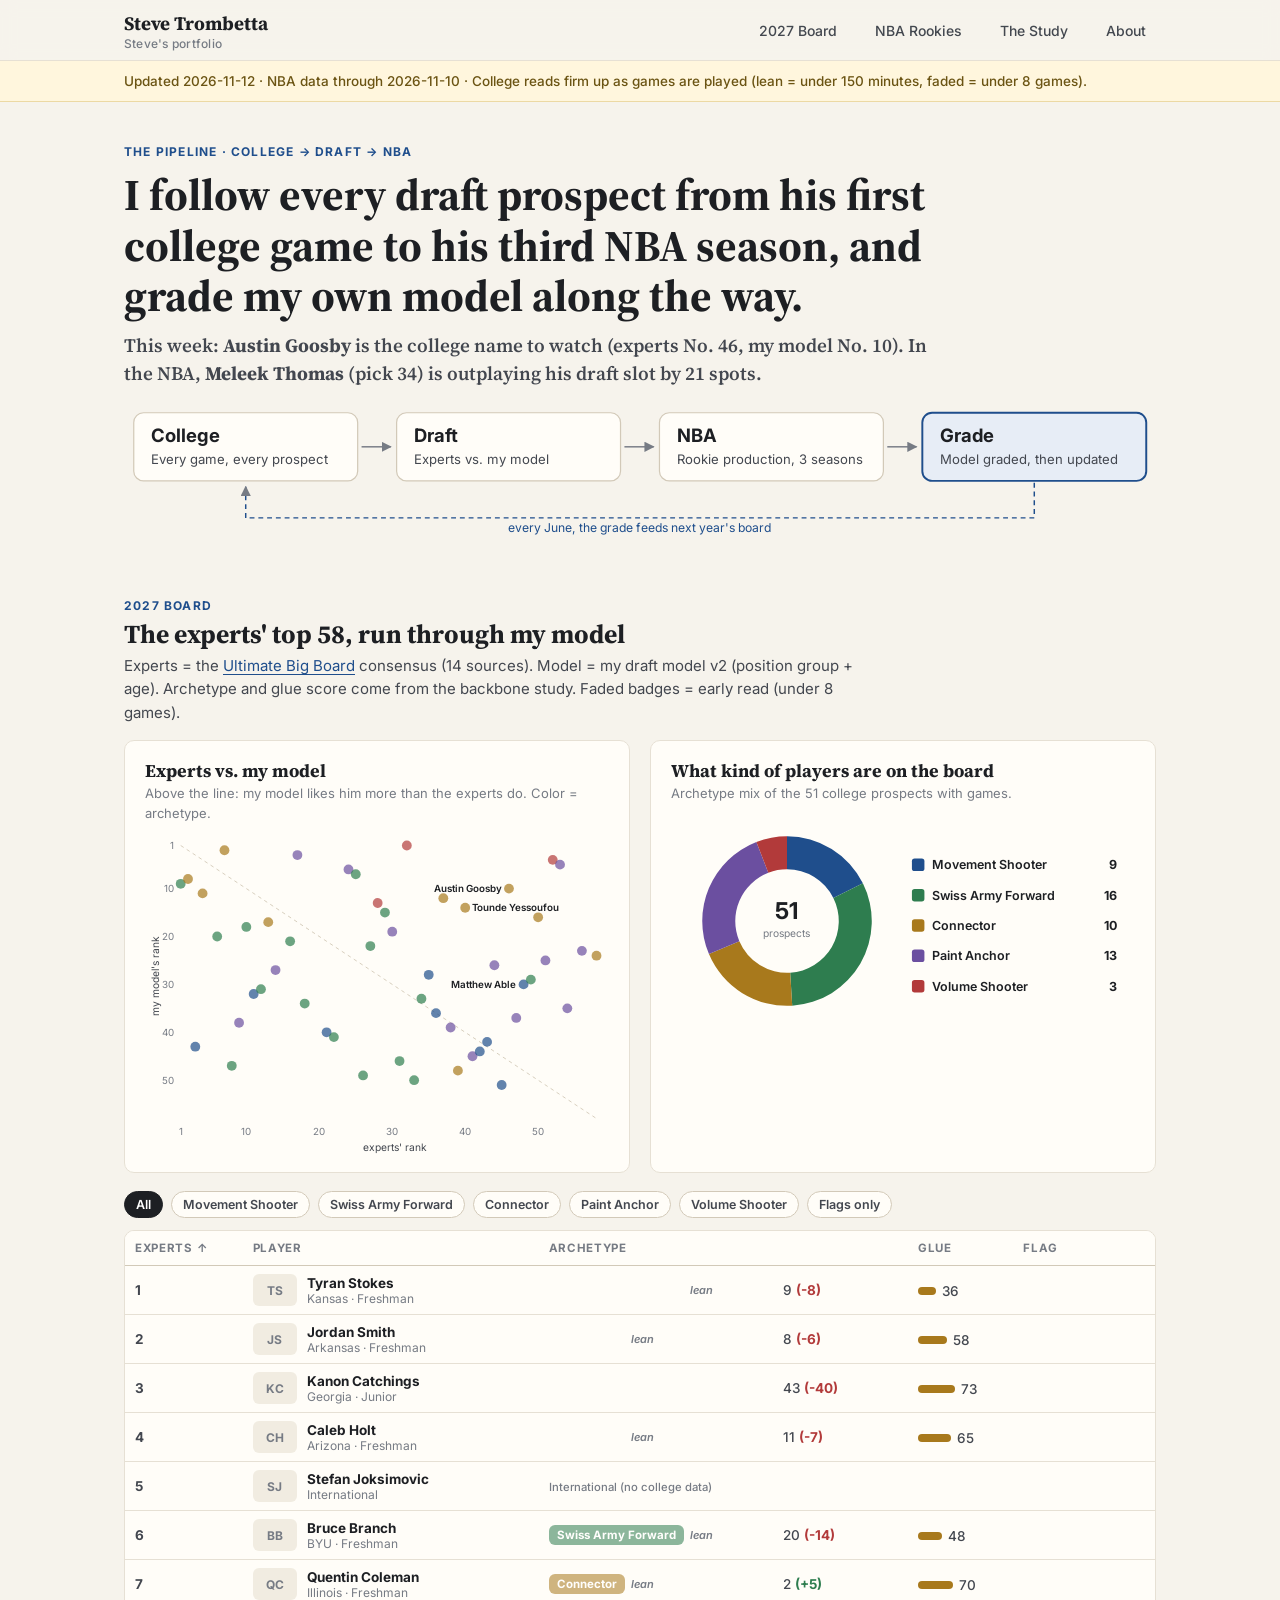
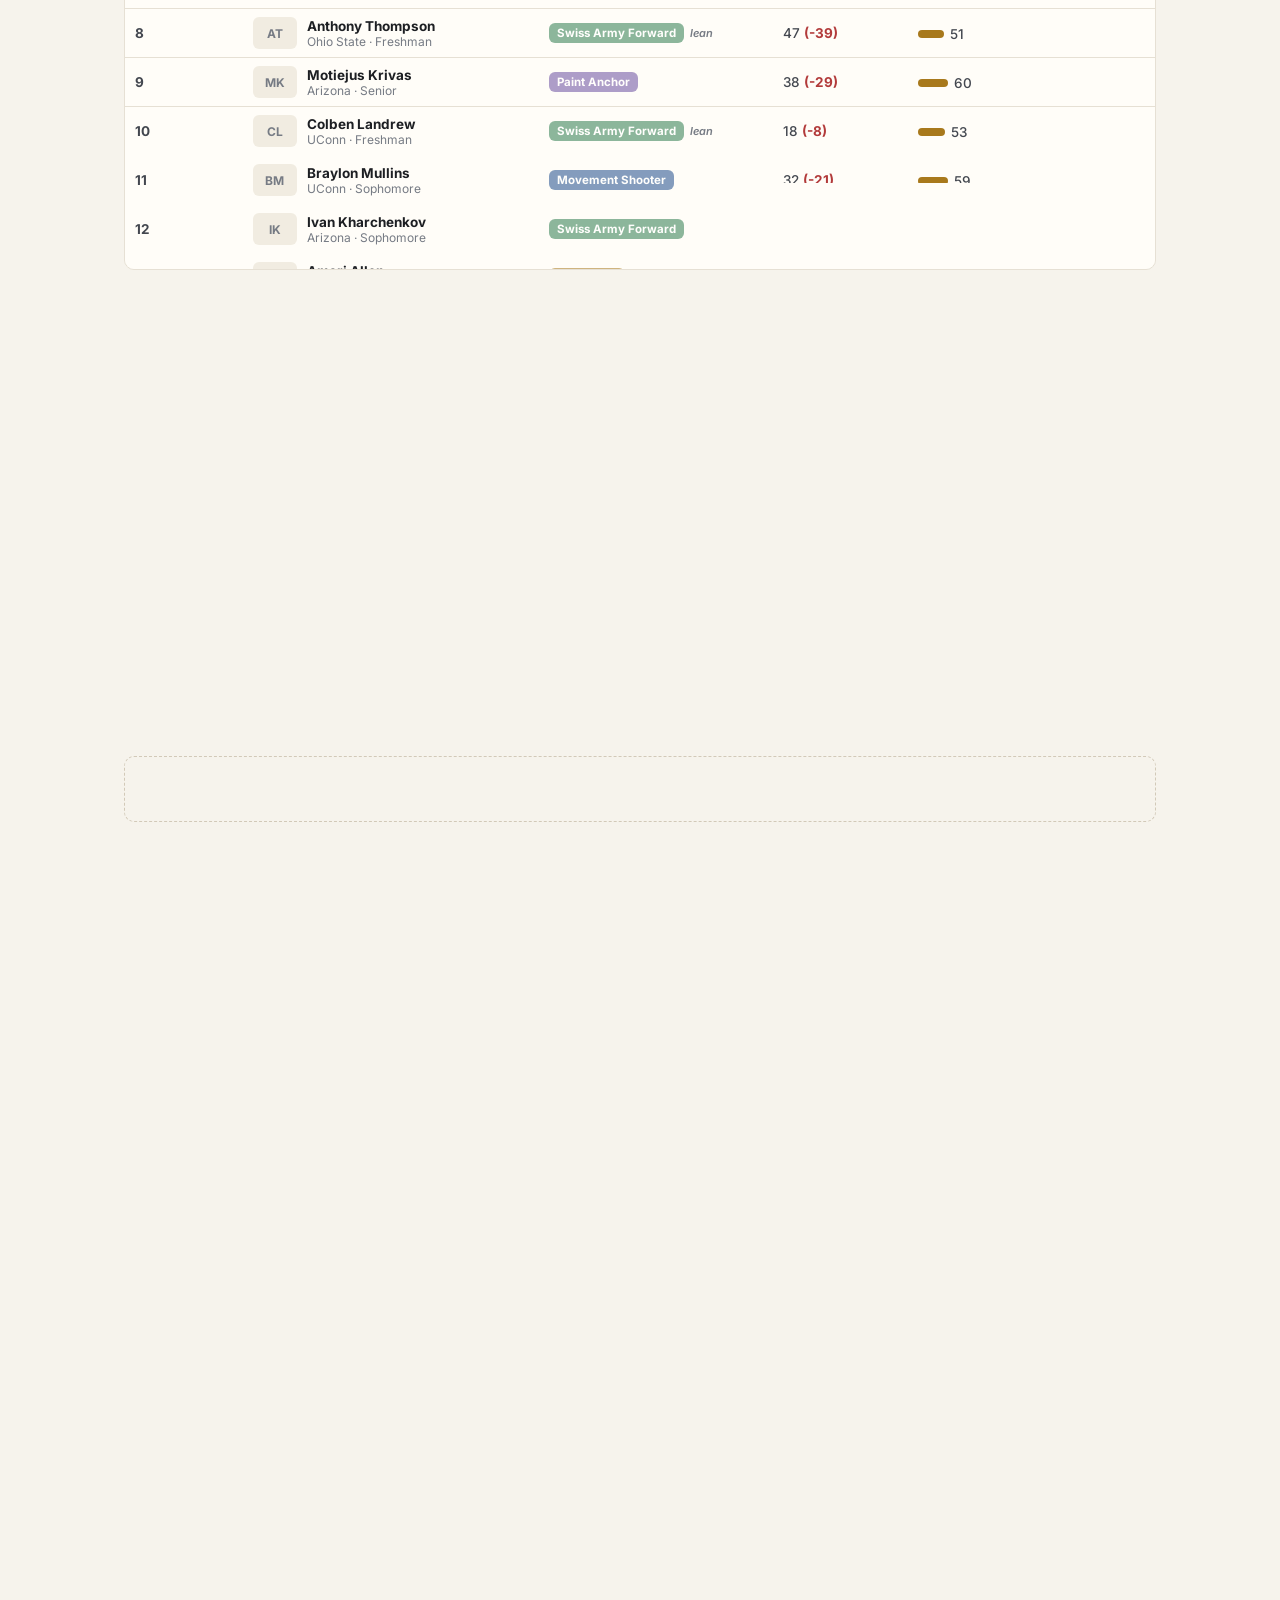
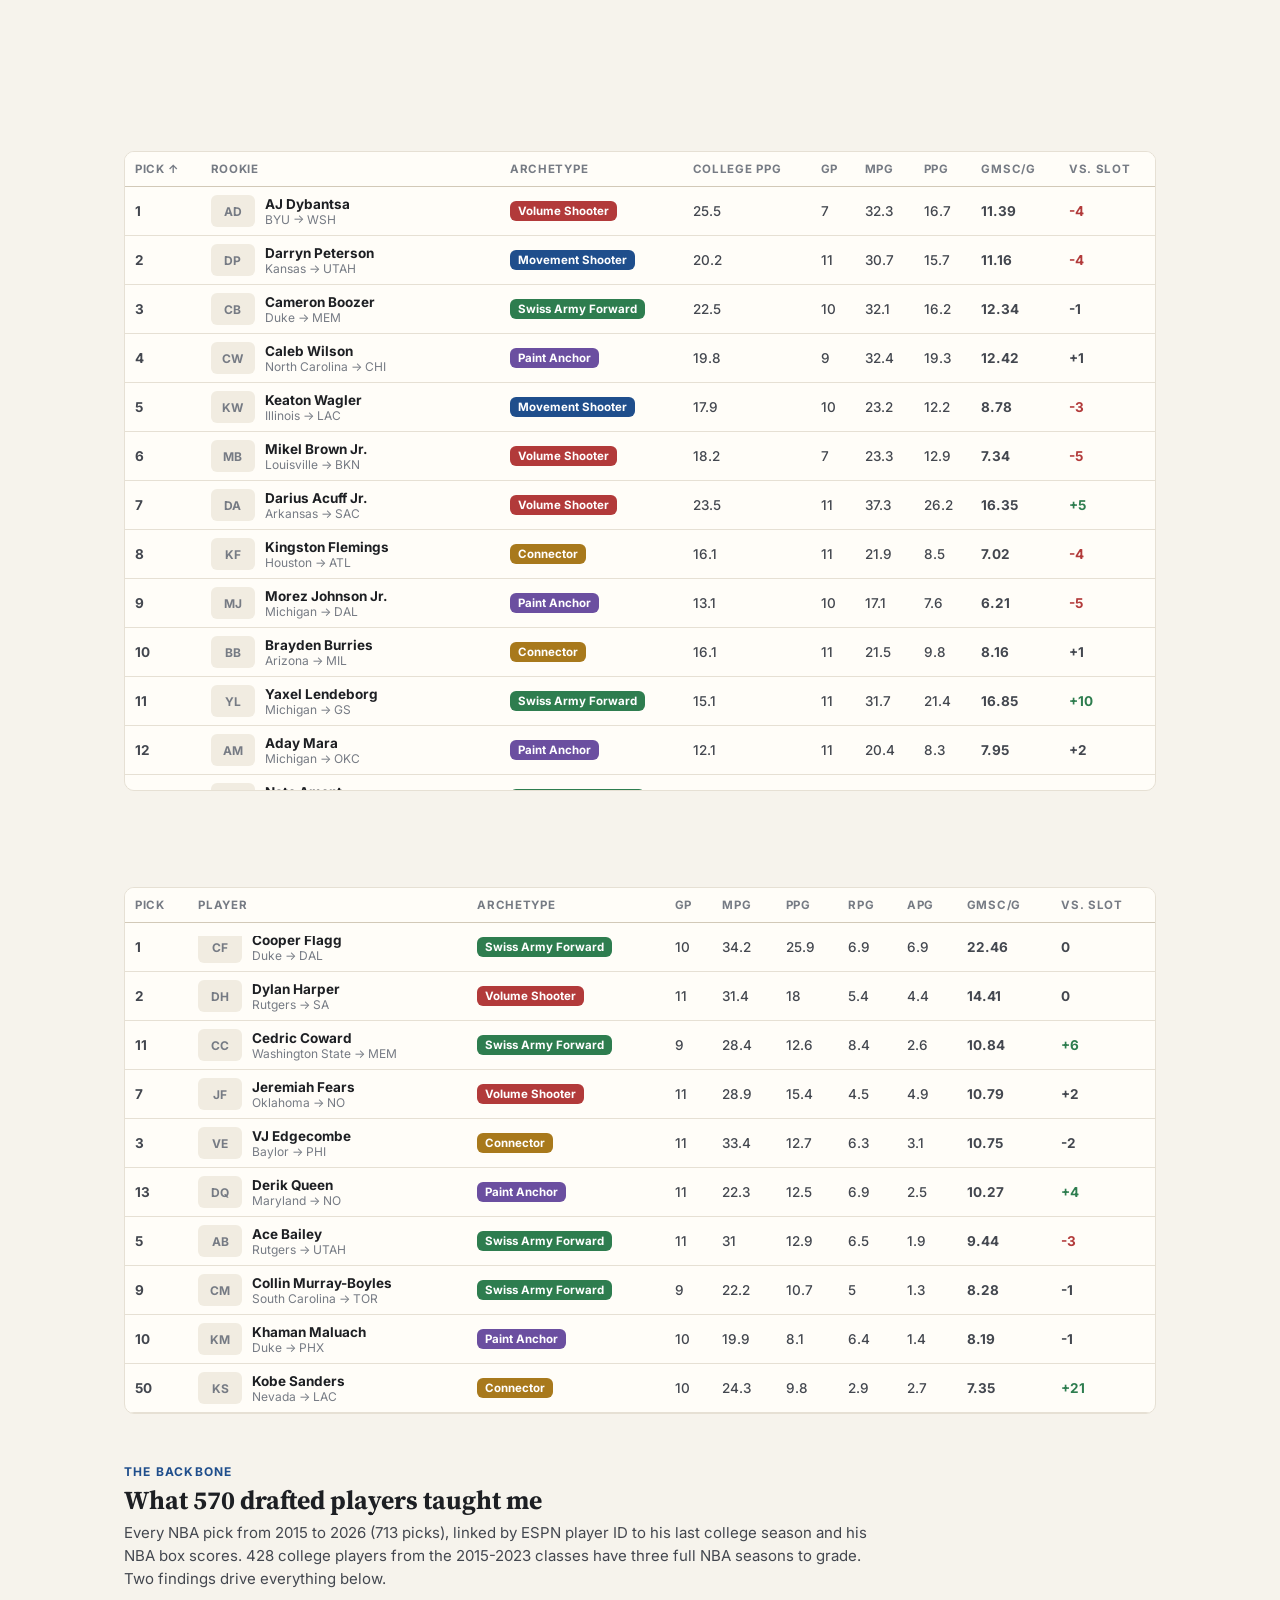
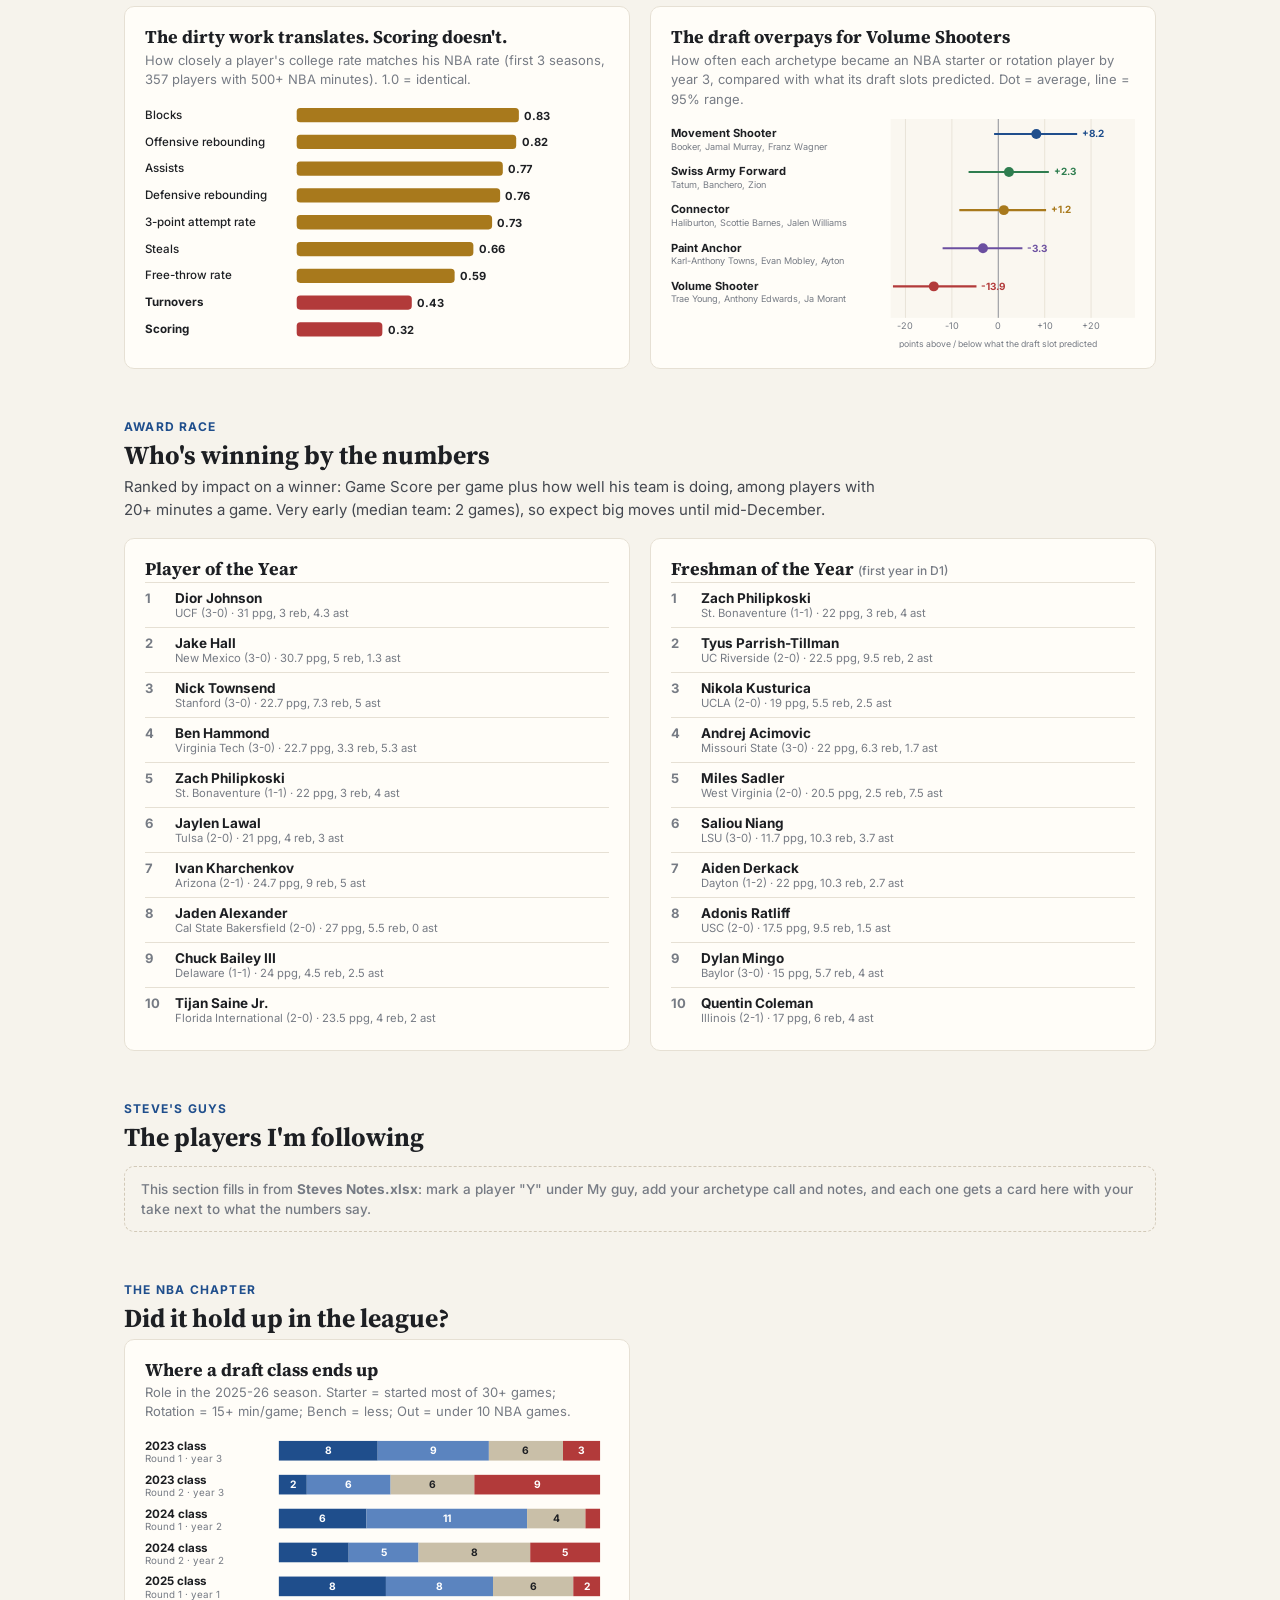
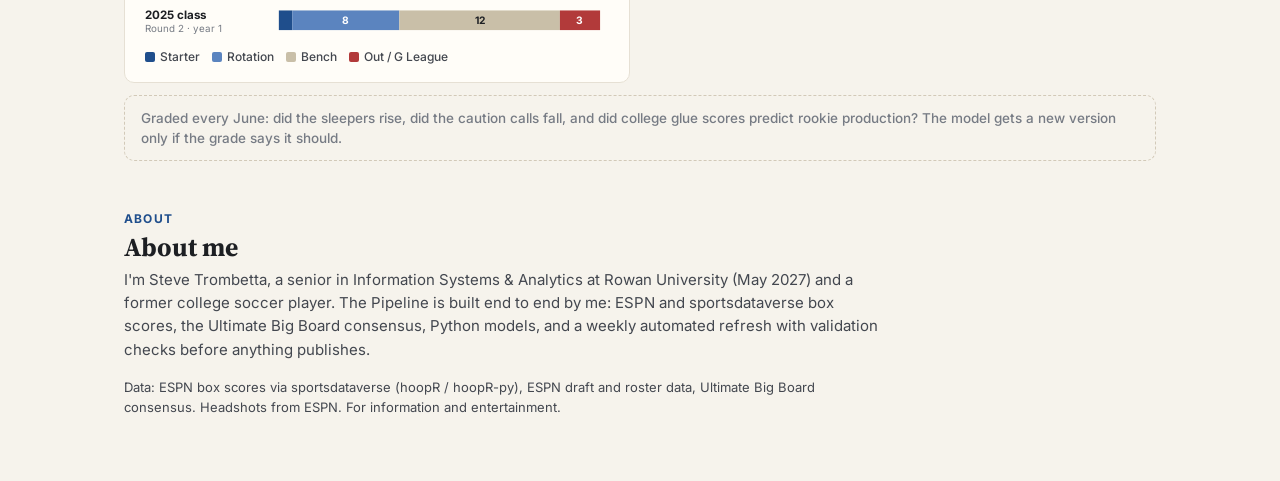
==== docs/index.html @ 2a4bcd1d "Portfolio rework: The Pipeline is now the site (Nov 12)" ====
<!doctype html><html lang="en"><head><meta charset="utf-8"><meta name="viewport" content="width=device-width, initial-scale=1"><title>The Pipeline · Steve Trombetta</title><meta name="description" content="Steve Trombetta follows every NBA draft prospect from his first college game to his third NBA season, and grades his own model along the way."><link rel="icon" href="data:image/svg+xml,%3Csvg xmlns='http://www.w3.org/2000/svg' viewBox='0 0 64 64'%3E%3Crect width='64' height='64' rx='10' fill='%231f4e8c'/%3E%3Ctext x='32' y='44' font-family='Impact,sans-serif' font-size='34' fill='white' text-anchor='middle'%3EST%3C/text%3E%3C/svg%3E">
<link href="https://fonts.googleapis.com/css2?family=Inter:wght@400;500;600;700&family=Source+Serif+4:opsz,wght@8..60,400;8..60,600;8..60,700&display=swap" rel="stylesheet">
<style>:root{
  --bg:#f6f3ec; --paper:#fffdf8; --panel:#fffdf8; --panel2:#f1ece1;
  --ink:#1d1f23; --ink2:#43474f; --ink3:#767b84;
  --line:#e6e0d4; --line2:#d2c9b8;
  --p:#1f4e8c; --hi:#1f4e8c; --s:#1f4e8c; --accent-soft:#e7edf6;
  --good:#2e7d4f; --bad:#b23a3a; --gold:#a8791c;
  --f-serif:"Source Serif 4", Georgia, "Times New Roman", serif;
  --f-ui:"Inter", system-ui, -apple-system, "Segoe UI", sans-serif;
  --f-cond:var(--f-ui); --f-mono:"JetBrains Mono", ui-monospace, Menlo, monospace;
  --max:1080px; --narrow:720px;
}
*{box-sizing:border-box}
html{scroll-behavior:smooth;scroll-padding-top:72px}
body{margin:0;background:var(--bg);color:var(--ink);font:400 17px/1.65 var(--f-serif);-webkit-font-smoothing:antialiased;overflow-x:hidden}
a{color:var(--p);text-underline-offset:3px}
::selection{background:var(--accent-soft)}
.wrap{max-width:var(--max);margin:0 auto;padding:0 24px}
.narrow{max-width:var(--narrow)}
.wrap.narrow{max-width:calc(var(--narrow) + 48px)}
@media (max-width:640px){.wrap{padding:0 16px}.wrap.narrow{max-width:none}body{font-size:16.5px}}

/* ---------- masthead ---------- */
.mast{position:sticky;top:0;z-index:40;background:color-mix(in srgb,var(--bg) 92%,transparent);backdrop-filter:blur(8px);border-bottom:1px solid var(--line)}
.mast-in{display:flex;align-items:center;gap:20px;min-height:60px;flex-wrap:wrap}
.brand{text-decoration:none;color:var(--ink);display:flex;flex-direction:column;line-height:1.15;padding:8px 0}
.brand b{font:700 19px var(--f-serif)}
.brand span{font:500 12px var(--f-ui);color:var(--ink3);letter-spacing:.02em}
.nav{display:flex;gap:4px;margin-left:auto;overflow-x:auto;scrollbar-width:none;-webkit-overflow-scrolling:touch}
.nav::-webkit-scrollbar{display:none}
.nav a{font:500 14px var(--f-ui);color:var(--ink2);text-decoration:none;padding:7px 10px;border-radius:6px;white-space:nowrap}
.nav a:hover{background:var(--panel2);color:var(--ink)}
.nav a.on{color:var(--p);background:var(--accent-soft)}
@media (max-width:760px){.mast-in{gap:0;padding-bottom:6px}.nav{margin:0 -16px;padding:0 12px;width:calc(100% + 32px)}.nav a{font-size:13.5px;padding:6px 9px}}

/* ---------- intro ---------- */
.intro-sec{padding:64px 0 28px}
.eyebrow{font:600 12px var(--f-ui);letter-spacing:.12em;text-transform:uppercase;color:var(--p);margin:0 0 14px}
.intro-sec h1{font:700 clamp(30px,4.6vw,44px)/1.15 var(--f-serif);letter-spacing:-.01em;margin:0 0 18px}
.lede{font-size:19px;color:var(--ink2);margin:0 0 18px}
.lede b{color:var(--ink)}
.stats-line{font:500 14px var(--f-ui);color:var(--ink3);border-top:1px solid var(--line);padding-top:14px;margin:0}
.stats-line span{color:var(--ink);font-weight:700}
@media (max-width:640px){.intro-sec{padding:36px 0 16px}.lede{font-size:17.5px}}

/* ---------- entries list ---------- */
.entries-sec{padding:12px 0 40px}
.sec-h{font:600 13px var(--f-ui);letter-spacing:.12em;text-transform:uppercase;color:var(--ink3);margin:0 0 6px}
.entries{list-style:none;margin:0;padding:0}
.entries li{border-top:1px solid var(--line)}
.entries li:last-child{border-bottom:1px solid var(--line)}
.entries a{display:block;text-decoration:none;color:inherit;padding:16px 0}
.entries a:hover .en-q{color:var(--p)}
.en-meta{display:block;font:600 12px var(--f-ui);letter-spacing:.08em;text-transform:uppercase;color:var(--p);margin-bottom:3px}
.en-q{display:block;font:700 21px/1.3 var(--f-serif);transition:color .15s}
.en-a{display:block;color:var(--ink2);font-size:16px;margin-top:4px}
.entries li.soon{padding:16px 0;opacity:.6}
.entries li.soon .en-meta{color:var(--ink3)}

/* ---------- entry ---------- */
.entry{padding:56px 0 40px;border-top:1px solid var(--line2)}
.e-head{margin:0 auto 24px 0}
.e-kick{font:600 12.5px var(--f-ui);letter-spacing:.06em;text-transform:uppercase;color:var(--ink3);margin:0 0 10px}
.e-kick .sport{color:var(--p)}
.e-head h2{font:700 clamp(27px,3.8vw,38px)/1.18 var(--f-serif);letter-spacing:-.01em;margin:0 0 14px}
.e-q{font:600 14px var(--f-ui);color:var(--ink3);margin:-6px 0 12px}
.dek{color:var(--ink2);margin:0;font-size:18px}
.entry.soon{padding:44px 0}
.entry.soon h2{color:var(--ink3)}
@media (max-width:640px){.entry{padding:40px 0 28px}.dek{font-size:16.5px}}

/* ---------- panels ---------- */
.panel{background:var(--paper);border:1px solid var(--line);border-radius:10px;padding:18px 20px;margin:0 0 16px;min-width:0}
figure.panel{margin:0 0 16px}
.panel-h{display:flex;justify-content:space-between;align-items:baseline;gap:10px;flex-wrap:wrap;margin-bottom:8px}
.panel h3{font:700 15px var(--f-ui);margin:0}
.cap{font:400 13.5px/1.5 var(--f-ui);color:var(--ink3);margin:6px 0 0}
.cap b{color:var(--ink2)}
.grid2{display:grid;grid-template-columns:minmax(0,1.5fr) minmax(0,1fr);gap:16px}
.side-stack .panel{margin-bottom:16px}
@media (max-width:860px){.grid2{grid-template-columns:minmax(0,1fr);gap:0}}
.btn{font:600 13px var(--f-ui);background:var(--paper);color:var(--ink);border:1px solid var(--line2);border-radius:6px;padding:8px 12px;cursor:pointer}
.btn:hover{border-color:var(--p);color:var(--p)}
.btn.sm{padding:5px 9px;font-size:12px}
select,input[type=search],input[type=text]{font:400 15px var(--f-ui);background:var(--paper);color:var(--ink);border:1px solid var(--line2);border-radius:6px;padding:8px 10px;width:100%}
select:focus,input:focus{outline:2px solid var(--accent-soft);border-color:var(--p)}
.seg-ctl{display:inline-flex;border:1px solid var(--line2);border-radius:6px;overflow:hidden;background:var(--paper)}
.seg-ctl button{font:600 13px var(--f-ui);background:transparent;color:var(--ink2);border:0;padding:7px 11px;cursor:pointer}
.seg-ctl button+button{border-left:1px solid var(--line2)}
.seg-ctl button[aria-pressed="true"]{background:var(--p);color:#fff}
input[type=range]{-webkit-appearance:none;appearance:none;width:100%;height:4px;background:var(--line2);border-radius:2px}
input[type=range]::-webkit-slider-thumb{-webkit-appearance:none;width:16px;height:16px;border-radius:50%;background:var(--p);border:2px solid var(--paper);box-shadow:0 0 0 1px var(--p);cursor:pointer}
input[type=range]::-moz-range-thumb{width:14px;height:14px;border-radius:50%;background:var(--p);border:2px solid var(--paper)}

/* ---------- what I found / unsung hero ---------- */
.verdict{display:grid;grid-template-columns:minmax(0,1.6fr) minmax(0,1fr);gap:16px;margin:0 0 20px}
@media (max-width:860px){.verdict{grid-template-columns:minmax(0,1fr)}}
.v-ans,.v-hero{background:var(--paper);border:1px solid var(--line);border-radius:10px;padding:20px 22px;min-width:0}
.v-ans{border-left:4px solid var(--p)}
.v-k{display:block;font:700 12px var(--f-ui);letter-spacing:.12em;text-transform:uppercase;color:var(--p)}
.v-hero .v-k{color:var(--gold)}
.v-hero .v-k::before{content:"★ "}
.v-body{margin-top:10px;font-size:17px;color:var(--ink2)}
.v-body p{margin:0 0 12px}
.v-body b{color:var(--ink)}
.v-list{display:grid;grid-template-columns:minmax(0,1fr) minmax(0,1fr);gap:12px;margin-top:4px}
.v-list>div{min-width:0}
@media (max-width:560px){.v-list{grid-template-columns:1fr}}
.v-list>div>small{display:block;font:700 11.5px var(--f-ui);letter-spacing:.08em;text-transform:uppercase;margin-bottom:2px}
.v-foot{margin-top:6px;font:400 12.5px var(--f-ui);color:var(--ink3)}
.v-hero{background:linear-gradient(180deg,#fbf6e9,var(--paper) 60%);border-color:#e8dcc0}
.h-body{margin-top:12px}
.h-top{display:flex;gap:12px;align-items:center}
.h-top img.lg{width:48px;height:48px}
.h-name{font:700 23px/1.15 var(--f-serif)}
.h-sub{font:500 12.5px var(--f-ui);color:var(--ink3);margin-top:3px}
.h-stats{display:grid;grid-template-columns:repeat(3,1fr);gap:8px;margin:14px 0 10px}
.h-stats>div{background:var(--paper);border:1px solid var(--line);border-radius:8px;padding:8px 10px}
.h-stats .n{font:700 19px/1.1 var(--f-ui);color:var(--ink)}
.h-stats .t{font:500 11px var(--f-ui);color:var(--ink3);margin-top:3px}
.h-why{font-size:15.5px;color:var(--ink2);margin:0}
.cp{display:flex;gap:9px;align-items:center;padding:7px 0;border-top:1px solid var(--line);font:600 14px var(--f-ui);color:var(--ink);min-width:0}
.cp span{min-width:0}
.cp small{display:block;color:var(--ink3);font-weight:400;font-size:12.5px;line-height:1.4;white-space:normal;overflow-wrap:anywhere}

/* ---------- details / more ---------- */
details.more{margin:0 0 12px}
details.more>summary{cursor:pointer;list-style:none;font:600 15px var(--f-ui);color:var(--ink);padding:12px 0;border-top:1px solid var(--line);display:flex;align-items:center;gap:10px}
details.more>summary::-webkit-details-marker{display:none}
details.more>summary::before{content:"+";display:inline-flex;align-items:center;justify-content:center;width:22px;height:22px;border-radius:50%;border:1px solid var(--line2);color:var(--p);font-weight:700}
details.more[open]>summary::before{content:"–"}
details.more[open]>summary{margin-bottom:8px}
.how p{margin:0 0 12px;color:var(--ink2);font-size:16px}
.how pre{font:500 12px/1.55 var(--f-mono);background:var(--panel2);border:1px solid var(--line);border-radius:8px;padding:12px;overflow-x:auto;margin:0 0 12px;color:var(--ink)}
.steps{margin:0 0 12px;padding-left:20px;color:var(--ink2);font-size:16px}
.steps li{margin-bottom:8px}
.steps code,.how code{font:500 13px var(--f-mono);background:var(--panel2);padding:1px 5px;border-radius:4px;color:var(--ink)}

/* ---------- charts ---------- */
.chart{position:relative}
.chart svg{display:block;width:100%;height:auto}
.chart .ax{font:500 10px var(--f-mono);fill:var(--ink3)}
.chart .axt{font:600 11px var(--f-ui);letter-spacing:.04em;fill:var(--ink3)}
.chart .grid line{stroke:var(--line);stroke-width:1}
.tip{position:absolute;pointer-events:none;background:var(--paper);border:1px solid var(--line2);border-left:3px solid var(--p);box-shadow:0 6px 20px rgba(40,30,10,.12);padding:8px 11px;border-radius:6px;font:400 13px/1.45 var(--f-ui);color:var(--ink2);opacity:0;transition:opacity .12s;z-index:5;white-space:nowrap}
.tip.on{opacity:1}
.tip b{color:var(--ink)}
.tiph{display:flex;align-items:center;gap:8px;margin-bottom:3px}

/* ---------- player faces ---------- */
.pf{position:relative;flex:none;display:inline-block;width:36px;height:36px}
.pf .pf-hs{width:100%;height:100%;border-radius:50%;object-fit:cover;object-position:50% 15%;background:var(--panel2);border:1px solid var(--line);display:block}
.pf img.lg{position:absolute;right:-5px;bottom:-3px;width:17px;height:17px;background:var(--paper);border-radius:50%;padding:1px;border:1px solid var(--line)}
.pf-lg{width:60px;height:60px}
.pf-lg img.lg{width:24px;height:24px;right:-5px;bottom:-3px;padding:2px}
.pf.nf{width:auto;height:auto}.pf.nf .pf-hs{display:none}.pf.nf img.lg{position:static;border:0;background:none;padding:0}
.pf-sm.nf img.lg{width:24px;height:24px}.pf-lg.nf img.lg{width:48px;height:48px}

/* ---------- logos ---------- */
img.lg{width:22px;height:22px;object-fit:contain;flex:none}
img.lg-md{width:24px;height:24px}
img.lg-lg{width:30px;height:30px}
img.lg-sb{width:36px;height:36px}
.pair{display:inline-flex;align-items:center;gap:4px;flex:none}
.arw{color:var(--ink3);font-size:12px}
sup.tr{font:700 9px var(--f-ui);color:var(--gold);margin-left:2px}

/* ---------- tables ---------- */
.tbl-tools{display:flex;gap:10px;align-items:center;margin-bottom:10px}
.tbl-tools input{max-width:260px}
.tw{overflow:auto;max-height:560px;border:1px solid var(--line);border-radius:8px;-webkit-overflow-scrolling:touch}
table{width:100%;border-collapse:collapse;font:400 13.5px var(--f-ui);font-variant-numeric:tabular-nums}
thead th{position:sticky;top:0;background:var(--panel2);font:600 11.5px var(--f-ui);letter-spacing:.04em;text-transform:uppercase;color:var(--ink3);padding:9px 10px;text-align:right;cursor:pointer;white-space:nowrap;z-index:1;border-bottom:1px solid var(--line2)}
thead th[aria-sort]{color:var(--p)}
th.l,td.l{text-align:left}
tbody td{padding:8px 10px;border-top:1px solid var(--line);text-align:right;white-space:nowrap;color:var(--ink2)}
tbody tr:hover{background:#faf6ee}
tbody tr.sel{background:var(--accent-soft)}
td.rk{color:var(--ink3);text-align:center;font-weight:600}
td .tn{display:flex;align-items:center;gap:8px;font-weight:600;color:var(--ink)}
td .sw{display:none}
td small.r{color:var(--ink3);font-size:11px;margin-left:3px}
.pos{color:var(--good)}.neg{color:var(--bad)}
td .pl{font-weight:600;color:var(--ink)}
td .pl small{display:block;color:var(--ink3);font-weight:400;font-size:12px}
.scorebar{display:inline-flex;align-items:center;gap:8px}
.scorebar i{display:block;height:5px;border-radius:3px;background:var(--p);opacity:.7}

/* ---------- college extras ---------- */
.pred .big3{display:grid;grid-template-columns:repeat(3,1fr);gap:8px;margin:10px 0 4px}
.pred .m{background:var(--panel2);border-radius:8px;padding:10px}
.pred .m .n{font:700 22px/1.1 var(--f-ui)}
.pred .m .t{font:500 11.5px/1.3 var(--f-ui);color:var(--ink3);margin-top:4px}
.champ p{margin:6px 0 0;font-size:15.5px;color:var(--ink2)}
.mm-pick{display:grid;grid-template-columns:1fr auto 1fr;gap:12px;align-items:end}
@media (max-width:600px){.mm-pick{grid-template-columns:1fr}.mm-pick .vs{display:none}}
.field label{display:block;font:600 12px var(--f-ui);color:var(--ink3);margin-bottom:5px}
.vs{font:italic 600 18px var(--f-serif);color:var(--ink3);padding-bottom:8px}
#venue{margin-top:12px}
.sb{display:grid;grid-template-columns:1fr auto 1fr;margin-top:14px;border-radius:8px;overflow:hidden;border:1px solid var(--line)}
.sb .tm{display:flex;align-items:center;gap:10px;padding:12px 14px;min-width:0}
.sb .tm.r{flex-direction:row-reverse;text-align:right}
.sb .tm .ab{font:700 20px var(--f-ui)}
.sb .tm .nm{font:500 12.5px var(--f-ui);opacity:.85;overflow:hidden;text-overflow:ellipsis;white-space:nowrap}
.sb .tm .sc{font:700 32px var(--f-ui);margin-left:auto;font-variant-numeric:tabular-nums}
.sb .tm.r .sc{margin-left:0;margin-right:auto}
.sb .mid{background:var(--paper);padding:6px 12px;display:flex;flex-direction:column;align-items:center;justify-content:center;font:600 11px/1.35 var(--f-ui);color:var(--ink3);text-transform:uppercase;letter-spacing:.06em}
.sb .mid b{color:var(--ink)}
.wp{height:8px;border-radius:4px;background:var(--line);overflow:hidden;margin-top:12px;display:flex}
.wp div{height:100%}
.wp-l{display:flex;justify-content:space-between;font:600 13px var(--f-ui);margin-top:6px;color:var(--ink2)}
@media (max-width:520px){.sb .tm .nm{display:none}.sb .tm .sc{font-size:26px}.sb .tm .ab{font-size:16px}}

/* ---------- draft ---------- */
.dgrid{display:grid;grid-template-columns:280px minmax(0,1fr);gap:16px}
@media (max-width:900px){.dgrid{grid-template-columns:minmax(0,1fr)}}
.weights{display:grid;gap:12px}
.weights label{display:flex;justify-content:space-between;font:500 13px var(--f-ui);color:var(--ink2);margin-bottom:5px}
.weights label span{color:var(--p);font-family:var(--f-mono)}
.presets{display:flex;flex-wrap:wrap;gap:6px;margin-top:14px}
.presets .btn{padding:5px 8px;font-size:12px}
.rk-pre{display:flex;gap:18px;align-items:center;flex-wrap:wrap}
.rk-pre .cd{font:700 40px/1 var(--f-serif);color:var(--p)}
.rk-pre p{margin:0;color:var(--ink2);font-size:16px;max-width:560px}
.rk-tbl td .tn{gap:6px}

/* ---------- quadrant charts ---------- */
.qctl{display:flex;flex-wrap:wrap;gap:10px 12px;align-items:center;margin-bottom:10px}
.qctl select,.qctl input[type=search]{width:auto;flex:1 1 170px;max-width:230px;padding:7px 10px;font-size:14px}
.qmin{display:flex;flex-direction:column;gap:5px;min-width:150px;font:500 12px var(--f-ui);color:var(--ink3)}
.qmin b{color:var(--p);font-family:var(--f-mono)}
.corners{display:grid;grid-template-columns:repeat(4,minmax(0,1fr));gap:10px;margin-top:14px}
@media (max-width:900px){.corners{grid-template-columns:repeat(2,minmax(0,1fr))}}
@media (max-width:520px){.corners{grid-template-columns:minmax(0,1fr)}}
.corner{border:1px solid var(--line);border-top:3px solid var(--line2);border-radius:8px;padding:10px 12px;background:var(--paper)}
.corner.good{border-top-color:var(--good)}.corner.bad{border-top-color:var(--bad)}
.corner>b{display:block;font:700 13px var(--f-ui)}
.corner.good>b{color:var(--good)}.corner.bad>b{color:var(--bad)}
.corner>small{display:block;color:var(--ink3);font:400 12px var(--f-ui);margin:2px 0 6px}
@media (max-width:640px){.qctl .seg-ctl button{padding:6px 9px}.qmin{min-width:130px}}

/* ---------- favorite players ---------- */
.fav-sec{padding:56px 0 40px;border-top:1px solid var(--line2)}
.fav-sport{font:600 13px var(--f-ui);letter-spacing:.12em;text-transform:uppercase;color:var(--p);margin:30px 0 12px;padding-bottom:8px;border-bottom:1px solid var(--line)}
.fav-grid{display:grid;grid-template-columns:repeat(auto-fill,minmax(min(100%,320px),1fr));gap:16px}
.fav{background:var(--paper);border:1px solid var(--line);border-radius:10px;padding:20px 22px;min-width:0;display:flex;flex-direction:column}
.fav-top{display:flex;gap:12px;align-items:center;margin-bottom:14px}
.fav-top{gap:14px}
.fav-face{position:relative;flex:none;width:92px;height:92px;border-radius:50%;background:radial-gradient(circle at 50% 35%,color-mix(in srgb,var(--tc) 18%,#fff),color-mix(in srgb,var(--tc) 32%,#fff));border:2px solid color-mix(in srgb,var(--tc) 55%,#fff);overflow:visible}
.fav-face .hsw{position:absolute;inset:0;border-radius:50%;overflow:hidden}
.fav-face img.hs{width:100%;height:100%;object-fit:cover;object-position:50% 12%;display:block}
.fav-face img.hs.pl{transform:scale(1.55);transform-origin:50% 14%}
.fav-face img.fav-badge{position:absolute;right:-4px;bottom:-2px;width:30px;height:30px;background:var(--paper);border:1px solid var(--line);border-radius:50%;padding:3px}
.fav-hm .fav-face{width:104px;height:104px}
.fav-name{font:700 22px/1.15 var(--f-serif)}
.fav-sub{font:500 12.5px var(--f-ui);color:var(--ink3);margin-top:3px}
.fav-k{display:block;font:700 11.5px var(--f-ui);letter-spacing:.1em;text-transform:uppercase;color:var(--gold);margin-bottom:4px}
.fav-k.num{color:var(--p);margin-top:14px}
.fav-why{font-size:16px;color:var(--ink);margin:0}
.h-stats.fav-stats{display:flex;flex-direction:column;gap:0;margin:6px 0 12px;border-top:1px solid var(--line)}
.h-stats.fav-stats>div{display:grid;grid-template-columns:72px minmax(0,1fr);gap:12px;align-items:baseline;background:none;border:0;border-bottom:1px solid var(--line);border-radius:0;padding:8px 0}
.fav-stats .n{color:var(--p)}
.fav-stats .t{font-size:13px;line-height:1.4;margin:0;color:var(--ink2)}
.fav-hm .h-stats.fav-stats{display:grid;grid-template-columns:repeat(3,minmax(0,1fr));gap:0 20px}
@media (max-width:640px){.fav-hm .h-stats.fav-stats{grid-template-columns:minmax(0,1fr)}}
.fav-num{font-size:15px;color:var(--ink2);margin:0}
.fav-hm{grid-column:1/-1;background:linear-gradient(180deg,#fbf6e9,var(--paper) 70%);border-color:#e8dcc0}
.fav-hm .fav-k{margin-bottom:2px}
.fav-hm .fav-stats{max-width:640px}
.fav-src{margin-top:18px}
@media (max-width:640px){.fav-sec{padding:40px 0 28px}.fav{padding:16px}.fav-stats .n{font-size:17px}}

/* ---------- about / footer ---------- */
.about-sec{padding:56px 0 40px;border-top:1px solid var(--line2)}
.about-sec p{color:var(--ink2);margin:0 0 14px}
.skills{font:500 14px var(--f-ui);color:var(--ink3)!important}
.foot{padding:24px 0 48px;border-top:1px solid var(--line)}
.foot p{font:400 12.5px/1.6 var(--f-ui);color:var(--ink3);margin:0}
.toast{position:fixed;left:50%;bottom:20px;transform:translate(-50%,100px);background:var(--ink);color:#fff;padding:10px 16px;border-radius:8px;font:500 14px var(--f-ui);z-index:60;transition:transform .3s,visibility .3s;visibility:hidden;max-width:calc(100vw - 32px)}
.toast.on{transform:translate(-50%,0);visibility:visible}

/* ---------- history bits ---------- */
.h-stats{grid-template-columns:repeat(3,minmax(0,1fr))}
.h-prev{font:400 12.5px/1.5 var(--f-ui);color:var(--ink3);margin:10px 0 0;padding-top:8px;border-top:1px solid var(--line)}
.h-prev span{color:var(--ink3);opacity:.8}
.spk-row{display:flex;gap:12px;margin-top:6px;padding-top:6px;border-top:1px solid var(--line)}
.spk{display:flex;flex-direction:column;gap:1px}.spk svg{display:block}.spk small{font-size:11px;color:var(--ink3)}

.pv{background:#fff6dd;border-bottom:1px solid #ecd9a4;font:500 13.5px/1.5 var(--f-ui);color:#6b5413;padding:10px 0}
.sec{padding:34px 0 8px}.sec h3.sh{font:700 26px/1.25 var(--f-serif);margin:0 0 4px}.sec .sd{font:400 15px/1.55 var(--f-ui);color:var(--ink2);margin:0 0 16px;max-width:760px}
.kick{font:700 12px var(--f-ui);letter-spacing:.1em;text-transform:uppercase;color:var(--p)}
.charts{display:grid;grid-template-columns:repeat(2,minmax(0,1fr));gap:20px}@media (max-width:900px){.charts{grid-template-columns:1fr}}
.cbox{background:var(--paper);border:1px solid var(--line);border-radius:10px;padding:18px 20px;min-width:0}
.cbox h4{font:700 18px/1.3 var(--f-serif);margin:0 0 2px}.cbox .cap{font:400 13px/1.5 var(--f-ui);color:var(--ink3);margin:0 0 10px}
.cbox svg{width:100%;height:auto;display:block}svg text{font-family:var(--f-ui)}
.chips{display:flex;gap:8px;flex-wrap:wrap;margin:6px 0 12px}.chip{font:600 12.5px var(--f-ui);border:1px solid var(--line2);background:var(--paper);border-radius:999px;padding:5px 11px;cursor:pointer;color:var(--ink2)}
.chip[aria-pressed=true]{background:var(--ink);color:#fff;border-color:var(--ink)}
.tw{overflow:auto;max-height:640px;border:1px solid var(--line);border-radius:10px;background:var(--paper)}
table.bd{width:100%;border-collapse:collapse;font:500 13.5px var(--f-ui)}table.bd th{font:700 11.5px var(--f-ui);letter-spacing:.06em;text-transform:uppercase;color:var(--ink3);text-align:left;padding:10px 10px;border-bottom:1px solid var(--line2);position:sticky;top:0;background:var(--paper);cursor:pointer;white-space:nowrap}
table.bd td{text-align:left;padding:8px 10px;border-bottom:1px solid var(--line);vertical-align:middle}table.bd tr:hover td{background:#faf6ec}
.pn{font-weight:700;color:var(--ink)}.pn small{display:block;font-weight:400;color:var(--ink3);font-size:12px}
.ab{display:inline-block;font:700 11.5px var(--f-ui);padding:3px 8px;border-radius:6px;color:#fff;white-space:nowrap}.ab.e{opacity:.55}
.gl{display:inline-flex;align-items:center;gap:6px}.gl i{display:inline-block;height:8px;border-radius:4px;background:#a8791c}
.gp{font-weight:700}.gp.up{color:var(--good)}.gp.dn{color:var(--bad)}
.fl{font:700 11px var(--f-ui);padding:3px 7px;border-radius:6px;white-space:nowrap}.fl.s{background:#e3f1e8;color:var(--good)}.fl.c{background:#f7e3e3;color:var(--bad)}
.cards{display:grid;grid-template-columns:repeat(auto-fill,minmax(250px,1fr));gap:14px}
.card{background:var(--paper);border:1px solid var(--line);border-radius:10px;padding:14px 16px;border-top:4px solid var(--good)}.card.c{border-top-color:var(--bad)}
.card b{font:700 17px var(--f-serif)}.card .m{font:500 12.5px/1.5 var(--f-ui);color:var(--ink3)}.card p{font:400 14px/1.5 var(--f-ui);margin:8px 0 0;color:var(--ink2)}
.note{border:1px dashed var(--line2);border-radius:10px;padding:12px 16px;font:500 13.5px/1.5 var(--f-ui);color:var(--ink3);margin-top:12px}
.lg-k{display:flex;gap:12px;flex-wrap:wrap;font:500 12px var(--f-ui);color:var(--ink2);margin-top:8px}.lg-k i{display:inline-block;width:10px;height:10px;border-radius:2px;margin-right:5px;vertical-align:-1px}
.aw{display:grid;grid-template-columns:repeat(2,minmax(0,1fr));gap:20px}@media (max-width:900px){.aw{grid-template-columns:1fr}}
.aw ol{margin:0;padding:0;list-style:none}.aw li{display:flex;gap:10px;align-items:baseline;padding:7px 0;border-top:1px solid var(--line);font:500 13.5px var(--f-ui)}.aw li .r{font:700 13px var(--f-ui);color:var(--ink3);width:20px}.aw li small{color:var(--ink3);display:block;font-weight:400}
.lean{display:inline-block;margin-left:6px;font:600 11px var(--f-ui);color:var(--ink3);font-style:italic}@media (max-width:700px){.glc{display:none}table.bd td,table.bd th{padding:7px 6px}}
.rk{display:grid;grid-template-columns:repeat(3,minmax(0,1fr));gap:14px}@media (max-width:900px){.rk{grid-template-columns:1fr}}
.rc{background:var(--paper);border:1px solid var(--line);border-radius:10px;padding:14px 16px;border-top:4px solid var(--good)}.rc.dn{border-top-color:var(--bad)}
.rc .top{display:flex;gap:10px;align-items:center}.hs{width:54px;height:40px;object-fit:cover;object-position:top;border-radius:6px;background:#f1ece1}
.rc .ln{display:grid;grid-template-columns:auto 1fr;gap:2px 10px;font:500 12.5px/1.45 var(--f-ui);margin-top:10px}.rc .ln span:nth-child(odd){color:var(--ink3);font-weight:700;letter-spacing:.04em;text-transform:uppercase;font-size:11px}
.pw{display:flex;gap:10px;align-items:center}.pw .hs,.pn .hs{width:44px;height:32px}.hs.ini{display:inline-flex;align-items:center;justify-content:center;font:700 12px var(--f-ui);color:var(--ink3);background:#f1ece1;border-radius:6px;flex:none}
.hero h1{font:700 clamp(30px,4.2vw,44px)/1.15 var(--f-serif);margin:6px 0 10px;max-width:900px}.hero .take{font:600 19px/1.45 var(--f-serif);color:var(--ink2);max-width:820px;margin:0}
</style></head><body>
<header class="mast"><div class="wrap mast-in"><a class="brand" href="#"><b>Steve Trombetta</b><span>Steve's portfolio</span></a><nav class="nav" style="margin-left:auto;display:flex;gap:18px;font:600 14px var(--f-ui)"><a href="#board27" style="text-decoration:none;color:var(--ink2)">2027 Board</a><a href="#nba" style="text-decoration:none;color:var(--ink2)">NBA Rookies</a><a href="#backbone" style="text-decoration:none;color:var(--ink2)">The Study</a><a href="#about" style="text-decoration:none;color:var(--ink2)">About</a></nav></div></header>
<div class="pv"><div class="wrap" id="upd"></div></div>
<div class="wrap">
<section class="sec hero"><span class="kick">The Pipeline · College → Draft → NBA</span>
<h1>I follow every draft prospect from his first college game to his third NBA season, and grade my own model along the way.</h1>
<p class="take" id="take"></p></section>
<section class="sec" style="padding-top:8px"><div id="flow"></div></section>

<section class="sec" id="board27"><span class="kick">2027 Board</span><h3 class="sh">The experts' top 58, run through my model</h3>
<p class="sd">Experts = the <a href="https://ultimatebigboard.com/nba/2027/">Ultimate Big Board</a> consensus (14 sources). Model = my draft model v2 (position group + age). Archetype and glue score come from the backbone study. Faded badges = early read (under 8 games).</p>
<div class="charts" style="margin-bottom:18px"><div class="cbox"><h4>Experts vs. my model</h4><p class="cap">Above the line: my model likes him more than the experts do. Color = archetype.</p><div id="c_sc"></div></div>
<div class="cbox"><h4>What kind of players are on the board</h4><p class="cap">Archetype mix of the 51 college prospects with games.</p><div id="c_pie"></div></div></div>
<div class="chips" id="chips"></div>
<div class="tw"><table class="bd" id="board"></table></div><p class="sd" style="font-size:13px;margin-top:8px"><b>Reading the archetype:</b> a <i>lean</i> means under 150 minutes this season, so his read leans on what players at his position usually look like. It firms up with every game. Faded = under 8 games. Model (gap) = my model's rank, and how many spots above (+) or below (−) the experts.</p></section>

<section class="sec"><span class="kick">Receipts</span><h3 class="sh">Watch list, then official calls</h3>
<p class="sd">Rules: a <b>sleeper</b> is a Movement Shooter, Connector or Swiss Army Forward with a glue score of 60+ whom my model ranks 8+ spots above the experts. A <b>caution</b> is a Volume Shooter in the experts' top 20. Calls become official, dated and graded once a player reaches 8 games.</p>
<div class="cards" id="watch"></div><div class="note" id="calls"></div></section>

<section class="sec" id="nba"><span class="kick">Now in the NBA</span><h3 class="sh">The 2026 class: from college to the league</h3>
<p class="sd" id="rkd"></p>
<div class="rk" id="rkcards"></div>
<div class="charts" style="margin-top:20px"><div class="cbox"><h4>Does the glue carry over already?</h4><p class="cap">Each dot is a rookie (3+ games, 10+ min a game): his college rate (per 40) against his NBA rate (per 36). r = how tightly they line up.</p><div id="c_tr"></div></div>
<div class="cbox"><h4>2026 class: production vs. draft slot by archetype</h4><p class="cap" id="c26cap"></p><div id="c_26"></div><p class="cap" id="c26n"></p></div></div>
<div class="chips" id="rchips" style="margin-top:18px"></div>
<div class="tw"><table class="bd" id="rtab"></table></div>
<h4 style="font:700 20px var(--f-serif);margin:26px 0 4px">Year 2: the 2025 class</h4><p class="sd" style="font-size:14px">Second-year players, same lens. Top 10 by Game Score per game this season.</p>
<div class="tw"><table class="bd" id="stab"></table></div></section>

<section class="sec" id="backbone"><span class="kick">The backbone</span><h3 class="sh">What 570 drafted players taught me</h3>
<p class="sd" id="bbd"></p>
<div class="charts"><div class="cbox"><h4>The dirty work translates. Scoring doesn't.</h4><p class="cap">How closely a player's college rate matches his NBA rate (first 3 seasons, 357 players with 500+ NBA minutes). 1.0 = identical.</p><div id="c_pers"></div></div>
<div class="cbox"><h4>The draft overpays for Volume Shooters</h4><p class="cap">How often each archetype became an NBA starter or rotation player by year 3, compared with what its draft slots predicted. Dot = average, line = 95% range.</p><div id="c_arch"></div></div></div></section>

<section class="sec"><span class="kick">Award race</span><h3 class="sh">Who's winning by the numbers</h3>
<p class="sd" id="awd"></p><div class="aw"><div class="cbox"><h4>Player of the Year</h4><ol id="poy"></ol></div><div class="cbox"><h4>Freshman of the Year <small style="font:500 12px var(--f-ui);color:var(--ink3)">(first year in D1)</small></h4><ol id="fy"></ol></div></div></section>

<section class="sec"><span class="kick">Steve's Guys</span><h3 class="sh">The players I'm following</h3>
<div class="note">This section fills in from <b>Steves Notes.xlsx</b>: mark a player "Y" under My guy, add your archetype call and notes, and each one gets a card here with your take next to what the numbers say.</div></section>

<section class="sec"><span class="kick">The NBA chapter</span><h3 class="sh">Did it hold up in the league?</h3>
<div class="charts"><div class="cbox"><h4>Where a draft class ends up</h4><p class="cap">Role in the 2025-26 season. Starter = started most of 30+ games; Rotation = 15+ min/game; Bench = less; Out = under 10 NBA games.</p><div id="c_flow"></div><div class="lg-k" id="flk"></div></div></div>
<div class="note">Graded every June: did the sleepers rise, did the caution calls fall, and did college glue scores predict rookie production? The model gets a new version only if the grade says it should.</div></section>
<section class="sec" id="about"><span class="kick">About</span><h3 class="sh">About me</h3><p class="sd">I'm Steve Trombetta, a senior in Information Systems &amp; Analytics at Rowan University (May 2027) and a former college soccer player. The Pipeline is built end to end by me: ESPN and sportsdataverse box scores, the Ultimate Big Board consensus, Python models, and a weekly automated refresh with validation checks before anything publishes.</p>
<p class="sd" style="font-size:13px">Data: ESPN box scores via sportsdataverse (hoopR / hoopR-py), ESPN draft and roster data, Ultimate Big Board consensus. Headshots from ESPN. For information and entertainment.</p></section>
<div style="height:40px"></div></div>
<script>
const D = {"updated": "2026-11-12", "nba_through": "2026-11-10", "rookies": [{"pick": 1, "name": "AJ Dybantsa", "aid": "5142718", "college": "BYU", "archetype": "Volume Shooter", "c_ppg": 25.5, "c_reb40": 7.8, "c_ast40": 4.3, "c_stk40": 1.6, "team": "WSH", "gp": 7, "starts": 7.0, "mpg": 32.3, "ppg": 16.7, "rpg": 6.1, "apg": 2.1, "ts": 0.52, "gs_g": 11.39, "n_reb36": 6.8, "n_ast36": 2.4, "n_stk36": 1.6, "prod_rank": 5.0, "vs_slot": -4.0}, {"pick": 2, "name": "Darryn Peterson", "aid": "5041955", "college": "Kansas", "archetype": "Movement Shooter", "c_ppg": 20.2, "c_reb40": 5.8, "c_ast40": 2.2, "c_stk40": 2.8, "team": "UTAH", "gp": 11, "starts": 11.0, "mpg": 30.7, "ppg": 15.7, "rpg": 4.0, "apg": 3.9, "ts": 0.527, "gs_g": 11.16, "n_reb36": 4.7, "n_ast36": 4.6, "n_stk36": 2.2, "prod_rank": 6.0, "vs_slot": -4.0}, {"pick": 3, "name": "Cameron Boozer", "aid": "5041935", "college": "Duke", "archetype": "Swiss Army Forward", "c_ppg": 22.5, "c_reb40": 12.2, "c_ast40": 4.9, "c_stk40": 2.4, "team": "MEM", "gp": 10, "starts": 10.0, "mpg": 32.1, "ppg": 16.2, "rpg": 9.7, "apg": 5.5, "ts": 0.507, "gs_g": 12.34, "n_reb36": 10.9, "n_ast36": 6.2, "n_stk36": 1.1, "prod_rank": 4.0, "vs_slot": -1.0}, {"pick": 4, "name": "Caleb Wilson", "aid": "5095151", "college": "North Carolina", "archetype": "Paint Anchor", "c_ppg": 19.8, "c_reb40": 12.0, "c_ast40": 3.4, "c_stk40": 3.7, "team": "CHI", "gp": 9, "starts": 9.0, "mpg": 32.4, "ppg": 19.3, "rpg": 6.3, "apg": 2.1, "ts": 0.507, "gs_g": 12.42, "n_reb36": 7.0, "n_ast36": 2.3, "n_stk36": 3.2, "prod_rank": 3.0, "vs_slot": 1.0}, {"pick": 5, "name": "Keaton Wagler", "aid": "5254165", "college": "Illinois", "archetype": "Movement Shooter", "c_ppg": 17.9, "c_reb40": 6.0, "c_ast40": 5.0, "c_stk40": 1.5, "team": "LAC", "gp": 10, "starts": 0.0, "mpg": 23.2, "ppg": 12.2, "rpg": 3.5, "apg": 3.4, "ts": 0.554, "gs_g": 8.78, "n_reb36": 5.4, "n_ast36": 5.3, "n_stk36": 1.4, "prod_rank": 8.0, "vs_slot": -3.0}, {"pick": 6, "name": "Mikel Brown Jr.", "aid": "5101761", "college": "Louisville", "archetype": "Volume Shooter", "c_ppg": 18.2, "c_reb40": 4.6, "c_ast40": 6.5, "c_stk40": 1.9, "team": "BKN", "gp": 7, "starts": 0.0, "mpg": 23.3, "ppg": 12.9, "rpg": 2.1, "apg": 3.9, "ts": 0.489, "gs_g": 7.34, "n_reb36": 3.3, "n_ast36": 6.0, "n_stk36": 1.3, "prod_rank": 11.0, "vs_slot": -5.0}, {"pick": 7, "name": "Darius Acuff Jr.", "aid": "5142620", "college": "Arkansas", "archetype": "Volume Shooter", "c_ppg": 23.5, "c_reb40": 3.5, "c_ast40": 7.3, "c_stk40": 1.3, "team": "SAC", "gp": 11, "starts": 11.0, "mpg": 37.3, "ppg": 26.2, "rpg": 3.8, "apg": 7.3, "ts": 0.526, "gs_g": 16.35, "n_reb36": 3.7, "n_ast36": 7.0, "n_stk36": 1.1, "prod_rank": 2.0, "vs_slot": 5.0}, {"pick": 8, "name": "Kingston Flemings", "aid": "5149077", "college": "Houston", "archetype": "Connector", "c_ppg": 16.1, "c_reb40": 5.1, "c_ast40": 6.6, "c_stk40": 2.3, "team": "ATL", "gp": 11, "starts": 4.0, "mpg": 21.9, "ppg": 8.5, "rpg": 2.6, "apg": 4.4, "ts": 0.597, "gs_g": 7.02, "n_reb36": 4.3, "n_ast36": 7.2, "n_stk36": 1.8, "prod_rank": 12.0, "vs_slot": -4.0}, {"pick": 9, "name": "Morez Johnson Jr.", "aid": "4873153", "college": "Michigan", "archetype": "Paint Anchor", "c_ppg": 13.1, "c_reb40": 11.7, "c_ast40": 1.9, "c_stk40": 2.8, "team": "DAL", "gp": 10, "starts": 0.0, "mpg": 17.1, "ppg": 7.6, "rpg": 5.1, "apg": 1.3, "ts": 0.579, "gs_g": 6.21, "n_reb36": 10.7, "n_ast36": 2.7, "n_stk36": 1.3, "prod_rank": 14.0, "vs_slot": -5.0}, {"pick": 10, "name": "Brayden Burries", "aid": "5082206", "college": "Arizona", "archetype": "Connector", "c_ppg": 16.1, "c_reb40": 6.6, "c_ast40": 3.3, "c_stk40": 2.3, "team": "MIL", "gp": 11, "starts": 5.0, "mpg": 21.5, "ppg": 9.8, "rpg": 5.3, "apg": 2.3, "ts": 0.53, "gs_g": 8.16, "n_reb36": 8.8, "n_ast36": 3.8, "n_stk36": 1.1, "prod_rank": 9.0, "vs_slot": 1.0}, {"pick": 11, "name": "Yaxel Lendeborg", "aid": "5175737", "college": "Michigan", "archetype": "Swiss Army Forward", "c_ppg": 15.1, "c_reb40": 9.0, "c_ast40": 4.3, "c_stk40": 3.1, "team": "GS", "gp": 11, "starts": 11.0, "mpg": 31.7, "ppg": 21.4, "rpg": 7.2, "apg": 4.0, "ts": 0.653, "gs_g": 16.85, "n_reb36": 8.1, "n_ast36": 4.5, "n_stk36": 2.0, "prod_rank": 1.0, "vs_slot": 10.0}, {"pick": 12, "name": "Aday Mara", "aid": "5174983", "college": "Michigan", "archetype": "Paint Anchor", "c_ppg": 12.1, "c_reb40": 11.6, "c_ast40": 4.1, "c_stk40": 5.0, "team": "OKC", "gp": 11, "starts": 2.0, "mpg": 20.4, "ppg": 8.3, "rpg": 6.3, "apg": 1.4, "ts": 0.624, "gs_g": 7.95, "n_reb36": 11.1, "n_ast36": 2.4, "n_stk36": 3.4, "prod_rank": 10.0, "vs_slot": 2.0}, {"pick": 13, "name": "Nate Ament", "aid": "5164559", "college": "Tennessee", "archetype": "Swiss Army Forward", "c_ppg": 16.7, "c_reb40": 8.6, "c_ast40": 3.2, "c_stk40": 2.2, "team": "MIL", "gp": 9, "starts": 0.0, "mpg": 16.7, "ppg": 8.0, "rpg": 2.4, "apg": 0.4, "ts": 0.579, "gs_g": 4.93, "n_reb36": 5.3, "n_ast36": 1.0, "n_stk36": 1.7, "prod_rank": 16.0, "vs_slot": -3.0}, {"pick": 14, "name": "Hannes Steinbach", "aid": "5281370", "college": "Washington", "archetype": "Paint Anchor", "c_ppg": 18.5, "c_reb40": 13.6, "c_ast40": 1.8, "c_stk40": 2.7, "team": "CHA", "gp": 5, "starts": 0.0, "mpg": 12.6, "ppg": 2.8, "rpg": 4.2, "apg": 0.4, "ts": 0.426, "gs_g": 2.76, "n_reb36": 12.0, "n_ast36": 1.1, "n_stk36": 1.7, "prod_rank": 23.0, "vs_slot": -9.0}, {"pick": 15, "name": "Dailyn Swain", "aid": "4848625", "college": "Texas", "archetype": "Swiss Army Forward", "c_ppg": 17.3, "c_reb40": 9.2, "c_ast40": 4.4, "c_stk40": 2.4, "team": "CHI", "gp": 2, "starts": 0.0, "mpg": 9.5, "ppg": 2.5, "rpg": 1.5, "apg": 1.5, "ts": 0.46, "gs_g": 1.65, "n_reb36": 5.7, "n_ast36": 5.7, "n_stk36": 3.8, "prod_rank": null, "vs_slot": null}, {"pick": 16, "name": "Bennett Stirtz", "aid": "5241364", "college": "Iowa", "archetype": "Connector", "c_ppg": 19.8, "c_reb40": 2.8, "c_ast40": 4.7, "c_stk40": 1.7, "team": "OKC", "gp": 11, "starts": 0.0, "mpg": 18.0, "ppg": 8.1, "rpg": 1.2, "apg": 1.2, "ts": 0.671, "gs_g": 6.15, "n_reb36": 2.4, "n_ast36": 2.4, "n_stk36": 1.3, "prod_rank": 15.0, "vs_slot": 0.0}, {"pick": 17, "name": "Ebuka Okorie", "aid": "5258459", "college": "Stanford", "archetype": "Volume Shooter", "c_ppg": 23.2, "c_reb40": 4.2, "c_ast40": 4.1, "c_stk40": 2.2, "team": "DET", "gp": 5, "starts": 0.0, "mpg": 4.2, "ppg": 2.2, "rpg": 0.4, "apg": 0.6, "ts": 0.413, "gs_g": 1.18, "n_reb36": 3.4, "n_ast36": 5.1, "n_stk36": 1.7, "prod_rank": 31.0, "vs_slot": -15.0}, {"pick": 18, "name": "Christian Anderson Jr.", "aid": "5060701", "college": "Texas Tech", "archetype": "Volume Shooter", "c_ppg": 18.5, "c_reb40": 3.7, "c_ast40": 7.7, "c_stk40": 1.8, "team": "CHA", "gp": 10, "starts": 0.0, "mpg": 12.4, "ppg": 3.4, "rpg": 1.6, "apg": 1.7, "ts": 0.383, "gs_g": 1.12, "n_reb36": 4.6, "n_ast36": 4.9, "n_stk36": 1.7, "prod_rank": 32.0, "vs_slot": -15.0}, {"pick": 19, "name": "Allen Graves", "aid": "5149115", "college": "Santa Clara", "archetype": "Swiss Army Forward", "c_ppg": 11.8, "c_reb40": 11.5, "c_ast40": 3.2, "c_stk40": 5.1, "team": "TOR", "gp": 10, "starts": 0.0, "mpg": 13.2, "ppg": 4.2, "rpg": 2.4, "apg": 0.8, "ts": 0.497, "gs_g": 4.2, "n_reb36": 6.5, "n_ast36": 2.2, "n_stk36": 2.7, "prod_rank": 19.0, "vs_slot": -1.0}, {"pick": 20, "name": "Jayden Quaintance", "aid": "5101845", "college": "Kentucky", "archetype": "Paint Anchor", "c_ppg": 8.7, "c_reb40": 10.8, "c_ast40": 2.0, "c_stk40": 4.9, "team": null, "gp": 0, "starts": null, "mpg": null, "ppg": null, "rpg": null, "apg": null, "ts": null, "gs_g": null, "n_reb36": null, "n_ast36": null, "n_stk36": null, "prod_rank": null, "vs_slot": null}, {"pick": 22, "name": "Labaron Philon Jr.", "aid": "4873090", "college": "Alabama", "archetype": "Volume Shooter", "c_ppg": 22.0, "c_reb40": 4.6, "c_ast40": 6.5, "c_stk40": 1.7, "team": "PHI", "gp": 7, "starts": 0.0, "mpg": 6.4, "ppg": 2.4, "rpg": 1.0, "apg": 0.7, "ts": 0.433, "gs_g": 0.96, "n_reb36": 5.6, "n_ast36": 4.0, "n_stk36": 0.0, "prod_rank": 34.0, "vs_slot": -15.0}, {"pick": 23, "name": "Zuby Ejiofor", "aid": "5106262", "college": "St. John's", "archetype": "Paint Anchor", "c_ppg": 16.3, "c_reb40": 9.7, "c_ast40": 4.7, "c_stk40": 4.4, "team": "ATL", "gp": 7, "starts": 0.0, "mpg": 11.1, "ppg": 4.9, "rpg": 3.0, "apg": 1.3, "ts": 0.66, "gs_g": 4.86, "n_reb36": 9.7, "n_ast36": 4.2, "n_stk36": 2.3, "prod_rank": 17.0, "vs_slot": 3.0}, {"pick": 24, "name": "Cameron Carr", "aid": "5113969", "college": "Baylor", "archetype": "Movement Shooter", "c_ppg": 18.9, "c_reb40": 6.9, "c_ast40": 3.1, "c_stk40": 2.6, "team": "LAL", "gp": 4, "starts": 0.0, "mpg": 2.5, "ppg": 0.5, "rpg": 0.8, "apg": 0.0, "ts": 0.333, "gs_g": 0.1, "n_reb36": 10.8, "n_ast36": 0.0, "n_stk36": 0.0, "prod_rank": 37.0, "vs_slot": -16.0}, {"pick": 26, "name": "Tarris Reed Jr.", "aid": "5105809", "college": "UConn", "archetype": "Paint Anchor", "c_ppg": 14.7, "c_reb40": 13.1, "c_ast40": 3.3, "c_stk40": 4.2, "team": "SA", "gp": 7, "starts": 0.0, "mpg": 5.9, "ppg": 2.3, "rpg": 3.1, "apg": 0.3, "ts": 0.673, "gs_g": 1.64, "n_reb36": 19.3, "n_ast36": 1.8, "n_stk36": 1.8, "prod_rank": 28.0, "vs_slot": -6.0}, {"pick": 27, "name": "Chris Cenac Jr.", "aid": "5142621", "college": "Houston", "archetype": "Swiss Army Forward", "c_ppg": 9.5, "c_reb40": 12.7, "c_ast40": 1.2, "c_stk40": 2.0, "team": "BOS", "gp": 3, "starts": 0.0, "mpg": 3.0, "ppg": 2.7, "rpg": 1.0, "apg": 0.0, "ts": 0.82, "gs_g": 1.63, "n_reb36": 12.0, "n_ast36": 0.0, "n_stk36": 0.0, "prod_rank": 29.0, "vs_slot": -6.0}, {"pick": 28, "name": "Joshua Jefferson", "aid": "4870564", "college": "Iowa State", "archetype": "Swiss Army Forward", "c_ppg": 16.4, "c_reb40": 9.6, "c_ast40": 6.2, "c_stk40": 3.2, "team": "BKN", "gp": 1, "starts": 0.0, "mpg": 4.0, "ppg": 0.0, "rpg": 0.0, "apg": 0.0, "ts": 0.0, "gs_g": -2.8, "n_reb36": 0.0, "n_ast36": 0.0, "n_stk36": 0.0, "prod_rank": null, "vs_slot": null}, {"pick": 29, "name": "Alex Karaban", "aid": "4917149", "college": "UConn", "archetype": "Movement Shooter", "c_ppg": 13.2, "c_reb40": 6.1, "c_ast40": 2.7, "c_stk40": 1.9, "team": "SAC", "gp": 5, "starts": 0.0, "mpg": 9.8, "ppg": 1.4, "rpg": 0.8, "apg": 0.4, "ts": 0.509, "gs_g": 0.12, "n_reb36": 2.9, "n_ast36": 1.5, "n_stk36": 0.7, "prod_rank": 36.0, "vs_slot": -12.0}, {"pick": 30, "name": "Koa Peat", "aid": "5041953", "college": "Arizona", "archetype": "Swiss Army Forward", "c_ppg": 14.1, "c_reb40": 8.1, "c_ast40": 3.7, "c_stk40": 1.9, "team": "PHX", "gp": 6, "starts": 0.0, "mpg": 4.5, "ppg": 2.5, "rpg": 0.7, "apg": 0.2, "ts": 0.663, "gs_g": 1.82, "n_reb36": 5.3, "n_ast36": 1.3, "n_stk36": 0.0, "prod_rank": 26.0, "vs_slot": -1.0}, {"pick": 31, "name": "Bruce Thornton", "aid": "5105837", "college": "Ohio State", "archetype": "Movement Shooter", "c_ppg": 19.9, "c_reb40": 5.6, "c_ast40": 4.3, "c_stk40": 1.5, "team": "HOU", "gp": 7, "starts": 0.0, "mpg": 2.9, "ppg": 1.7, "rpg": 0.1, "apg": 0.0, "ts": 0.667, "gs_g": 1.03, "n_reb36": 1.8, "n_ast36": 0.0, "n_stk36": 1.8, "prod_rank": 33.0, "vs_slot": -7.0}, {"pick": 32, "name": "Richie Saunders", "aid": "5105462", "college": "BYU", "archetype": "Movement Shooter", "c_ppg": 18.0, "c_reb40": 7.4, "c_ast40": 2.7, "c_stk40": 2.6, "team": null, "gp": 0, "starts": null, "mpg": null, "ppg": null, "rpg": null, "apg": null, "ts": null, "gs_g": null, "n_reb36": null, "n_ast36": null, "n_stk36": null, "prod_rank": null, "vs_slot": null}, {"pick": 33, "name": "Isaiah Evans", "aid": "5061585", "college": "Duke", "archetype": "Movement Shooter", "c_ppg": 15.0, "c_reb40": 4.5, "c_ast40": 1.8, "c_stk40": 1.9, "team": "MIN", "gp": 5, "starts": 0.0, "mpg": 2.4, "ppg": 0.0, "rpg": 0.2, "apg": 0.4, "ts": 0.0, "gs_g": -0.36, "n_reb36": 3.0, "n_ast36": 6.0, "n_stk36": 0.0, "prod_rank": 38.0, "vs_slot": -11.0}, {"pick": 34, "name": "Meleek Thomas", "aid": "5041951", "college": "Arkansas", "archetype": "Movement Shooter", "c_ppg": 15.6, "c_reb40": 5.0, "c_ast40": 3.3, "c_stk40": 2.3, "team": "CLE", "gp": 8, "starts": 2.0, "mpg": 23.0, "ppg": 13.0, "rpg": 2.6, "apg": 1.2, "ts": 0.613, "gs_g": 8.89, "n_reb36": 4.1, "n_ast36": 2.0, "n_stk36": 2.3, "prod_rank": 7.0, "vs_slot": 21.0}, {"pick": 35, "name": "Trevon Brazile", "aid": "4698719", "college": "Arkansas", "archetype": "Swiss Army Forward", "c_ppg": 13.0, "c_reb40": 9.3, "c_ast40": 2.0, "c_stk40": 3.9, "team": "DEN", "gp": 9, "starts": 1.0, "mpg": 20.3, "ppg": 7.1, "rpg": 5.7, "apg": 0.6, "ts": 0.619, "gs_g": 6.69, "n_reb36": 10.0, "n_ast36": 1.0, "n_stk36": 2.0, "prod_rank": 13.0, "vs_slot": 16.0}, {"pick": 36, "name": "Baba Miller", "aid": "5075626", "college": "Cincinnati", "archetype": "Paint Anchor", "c_ppg": 13.0, "c_reb40": 13.0, "c_ast40": 4.7, "c_stk40": 2.4, "team": "LAC", "gp": 9, "starts": 0.0, "mpg": 10.3, "ppg": 4.6, "rpg": 2.7, "apg": 1.0, "ts": 0.706, "gs_g": 4.64, "n_reb36": 9.3, "n_ast36": 3.5, "n_stk36": 4.6, "prod_rank": 18.0, "vs_slot": 12.0}, {"pick": 37, "name": "Ryan Conwell", "aid": "5107157", "college": "Louisville", "archetype": "Movement Shooter", "c_ppg": 18.8, "c_reb40": 6.2, "c_ast40": 3.5, "c_stk40": 1.7, "team": "MIA", "gp": 9, "starts": 0.0, "mpg": 12.4, "ppg": 4.2, "rpg": 1.2, "apg": 1.2, "ts": 0.505, "gs_g": 2.97, "n_reb36": 3.5, "n_ast36": 3.5, "n_stk36": 1.9, "prod_rank": 22.0, "vs_slot": 9.0}, {"pick": 38, "name": "Braden Smith", "aid": "5105854", "college": "Purdue", "archetype": "Volume Shooter", "c_ppg": 14.3, "c_reb40": 4.1, "c_ast40": 10.3, "c_stk40": 2.2, "team": "IND", "gp": 7, "starts": 4.0, "mpg": 15.1, "ppg": 4.3, "rpg": 0.7, "apg": 2.7, "ts": 0.488, "gs_g": 3.97, "n_reb36": 1.7, "n_ast36": 6.5, "n_stk36": 3.7, "prod_rank": 21.0, "vs_slot": 11.0}, {"pick": 40, "name": "Dillon Mitchell", "aid": "5106283", "college": "St. John's", "archetype": "Swiss Army Forward", "c_ppg": 8.3, "c_reb40": 10.0, "c_ast40": 4.3, "c_stk40": 2.8, "team": "BOS", "gp": 1, "starts": 0.0, "mpg": 2.0, "ppg": 0.0, "rpg": 0.0, "apg": 0.0, "ts": null, "gs_g": 0.0, "n_reb36": 0.0, "n_ast36": 0.0, "n_stk36": 0.0, "prod_rank": null, "vs_slot": null}, {"pick": 41, "name": "Otega Oweh", "aid": "5106270", "college": "Kentucky", "archetype": "Connector", "c_ppg": 18.6, "c_reb40": 5.9, "c_ast40": 3.3, "c_stk40": 2.5, "team": null, "gp": 0, "starts": null, "mpg": null, "ppg": null, "rpg": null, "apg": null, "ts": null, "gs_g": null, "n_reb36": null, "n_ast36": null, "n_stk36": null, "prod_rank": null, "vs_slot": null}, {"pick": 42, "name": "Ja'Kobi Gillespie", "aid": "5107968", "college": "Tennessee", "archetype": "Connector", "c_ppg": 18.4, "c_reb40": 3.3, "c_ast40": 6.3, "c_stk40": 2.7, "team": "SA", "gp": 2, "starts": 0.0, "mpg": 2.0, "ppg": 2.5, "rpg": 0.0, "apg": 0.0, "ts": 0.625, "gs_g": 1.5, "n_reb36": 0.0, "n_ast36": 0.0, "n_stk36": 0.0, "prod_rank": null, "vs_slot": null}, {"pick": 43, "name": "Tyler Bilodeau", "aid": "5105626", "college": "UCLA", "archetype": "Movement Shooter", "c_ppg": 17.6, "c_reb40": 7.4, "c_ast40": 1.4, "c_stk40": 1.1, "team": null, "gp": 0, "starts": null, "mpg": null, "ppg": null, "rpg": null, "apg": null, "ts": null, "gs_g": null, "n_reb36": null, "n_ast36": null, "n_stk36": null, "prod_rank": null, "vs_slot": null}, {"pick": 44, "name": "Maliq Brown", "aid": "5105337", "college": "Duke", "archetype": "Swiss Army Forward", "c_ppg": 4.9, "c_reb40": 10.2, "c_ast40": 3.2, "c_stk40": 4.8, "team": "SA", "gp": 1, "starts": 0.0, "mpg": 1.0, "ppg": 0.0, "rpg": 0.0, "apg": 1.0, "ts": null, "gs_g": 0.7, "n_reb36": 0.0, "n_ast36": 36.0, "n_stk36": 0.0, "prod_rank": null, "vs_slot": null}, {"pick": 45, "name": "Emanuel Sharp", "aid": "5106058", "college": "Houston", "archetype": "Movement Shooter", "c_ppg": 15.5, "c_reb40": 4.0, "c_ast40": 2.4, "c_stk40": 1.7, "team": "SAC", "gp": 11, "starts": 0.0, "mpg": 18.1, "ppg": 4.6, "rpg": 1.5, "apg": 0.6, "ts": 0.533, "gs_g": 2.2, "n_reb36": 2.9, "n_ast36": 1.3, "n_stk36": 1.6, "prod_rank": 25.0, "vs_slot": 8.0}, {"pick": 46, "name": "Felix Okpara", "aid": "5105841", "college": "Tennessee", "archetype": "Paint Anchor", "c_ppg": 8.0, "c_reb40": 9.4, "c_ast40": 0.7, "c_stk40": 2.8, "team": "WSH", "gp": 3, "starts": 0.0, "mpg": 2.0, "ppg": 1.0, "rpg": 0.7, "apg": 0.0, "ts": 0.521, "gs_g": 0.6, "n_reb36": 12.0, "n_ast36": 0.0, "n_stk36": 0.0, "prod_rank": 35.0, "vs_slot": -1.0}, {"pick": 47, "name": "Tyler Nickel", "aid": "4838721", "college": "Vanderbilt", "archetype": "Movement Shooter", "c_ppg": 13.5, "c_reb40": 4.3, "c_ast40": 1.6, "c_stk40": 1.7, "team": null, "gp": 0, "starts": null, "mpg": null, "ppg": null, "rpg": null, "apg": null, "ts": null, "gs_g": null, "n_reb36": null, "n_ast36": null, "n_stk36": null, "prod_rank": null, "vs_slot": null}, {"pick": 48, "name": "Tobi Lawal", "aid": "5106040", "college": "Virginia Tech", "archetype": "Paint Anchor", "c_ppg": 12.3, "c_reb40": 11.7, "c_ast40": 0.8, "c_stk40": 2.0, "team": "DAL", "gp": 6, "starts": 0.0, "mpg": 2.7, "ppg": 1.5, "rpg": 0.2, "apg": 0.3, "ts": 0.643, "gs_g": 1.4, "n_reb36": 2.2, "n_ast36": 4.5, "n_stk36": 2.2, "prod_rank": 30.0, "vs_slot": 5.0}, {"pick": 49, "name": "Bryce Hopkins", "aid": "4565698", "college": "St. John's", "archetype": "Swiss Army Forward", "c_ppg": 13.6, "c_reb40": 8.6, "c_ast40": 2.7, "c_stk40": 1.9, "team": "DEN", "gp": 7, "starts": 2.0, "mpg": 14.3, "ppg": 5.4, "rpg": 2.0, "apg": 0.4, "ts": 0.708, "gs_g": 3.99, "n_reb36": 5.0, "n_ast36": 1.1, "n_stk36": 0.7, "prod_rank": 20.0, "vs_slot": 16.0}, {"pick": 50, "name": "Jaden Bradley", "aid": "4432737", "college": "Arizona", "archetype": "Connector", "c_ppg": 13.3, "c_reb40": 4.4, "c_ast40": 5.7, "c_stk40": 2.0, "team": "TOR", "gp": 8, "starts": 0.0, "mpg": 5.1, "ppg": 1.8, "rpg": 0.6, "apg": 1.0, "ts": 0.639, "gs_g": 1.8, "n_reb36": 4.4, "n_ast36": 7.0, "n_stk36": 3.5, "prod_rank": 27.0, "vs_slot": 10.0}, {"pick": 51, "name": "Izaiyah Nelson", "aid": "5107251", "college": "South Florida", "archetype": "Paint Anchor", "c_ppg": 15.9, "c_reb40": 14.0, "c_ast40": 1.8, "c_stk40": 4.5, "team": null, "gp": 0, "starts": null, "mpg": null, "ppg": null, "rpg": null, "apg": null, "ts": null, "gs_g": null, "n_reb36": null, "n_ast36": null, "n_stk36": null, "prod_rank": null, "vs_slot": null}, {"pick": 52, "name": "Henri Veesaar", "aid": "5105571", "college": "North Carolina", "archetype": "Swiss Army Forward", "c_ppg": 17.0, "c_reb40": 11.1, "c_ast40": 2.6, "c_stk40": 2.3, "team": null, "gp": 0, "starts": null, "mpg": null, "ppg": null, "rpg": null, "apg": null, "ts": null, "gs_g": null, "n_reb36": null, "n_ast36": null, "n_stk36": null, "prod_rank": null, "vs_slot": null}, {"pick": 53, "name": "Ugonna Onyenso", "aid": "5037878", "college": "Virginia", "archetype": "Paint Anchor", "c_ppg": 6.5, "c_reb40": 10.5, "c_ast40": 1.2, "c_stk40": 7.6, "team": null, "gp": 0, "starts": null, "mpg": null, "ppg": null, "rpg": null, "apg": null, "ts": null, "gs_g": null, "n_reb36": null, "n_ast36": null, "n_stk36": null, "prod_rank": null, "vs_slot": null}, {"pick": 54, "name": "Lajae Jones", "aid": "5108969", "college": "Florida State", "archetype": "Movement Shooter", "c_ppg": 12.7, "c_reb40": 7.8, "c_ast40": 1.5, "c_stk40": 3.0, "team": null, "gp": 0, "starts": null, "mpg": null, "ppg": null, "rpg": null, "apg": null, "ts": null, "gs_g": null, "n_reb36": null, "n_ast36": null, "n_stk36": null, "prod_rank": null, "vs_slot": null}, {"pick": 55, "name": "Nick Martinelli", "aid": "5105832", "college": "Northwestern", "archetype": "Movement Shooter", "c_ppg": 23.0, "c_reb40": 6.9, "c_ast40": 2.2, "c_stk40": 1.3, "team": "LAC", "gp": 5, "starts": 0.0, "mpg": 4.2, "ppg": 3.4, "rpg": 1.4, "apg": 0.4, "ts": 0.743, "gs_g": 2.72, "n_reb36": 12.0, "n_ast36": 3.4, "n_stk36": 0.0, "prod_rank": 24.0, "vs_slot": 14.0}, {"pick": 58, "name": "Jaron Pierre Jr.", "aid": "4703115", "college": "SMU", "archetype": "Movement Shooter", "c_ppg": 17.6, "c_reb40": 5.9, "c_ast40": 2.5, "c_stk40": 1.7, "team": null, "gp": 0, "starts": null, "mpg": null, "ppg": null, "rpg": null, "apg": null, "ts": null, "gs_g": null, "n_reb36": null, "n_ast36": null, "n_stk36": null, "prod_rank": null, "vs_slot": null}, {"pick": 59, "name": "Trey Kaufman-Renn", "aid": "4897438", "college": "Purdue", "archetype": "Swiss Army Forward", "c_ppg": 14.2, "c_reb40": 11.8, "c_ast40": 3.6, "c_stk40": 0.8, "team": null, "gp": 0, "starts": null, "mpg": null, "ppg": null, "rpg": null, "apg": null, "ts": null, "gs_g": null, "n_reb36": null, "n_ast36": null, "n_stk36": null, "prod_rank": null, "vs_slot": null}], "sophomores": [{"pick": 1, "name": "Cooper Flagg", "aid": "5041939", "college": "Duke", "archetype": "Swiss Army Forward", "c_ppg": 19.2, "c_reb40": 9.8, "c_ast40": 5.5, "c_stk40": 3.6, "team": "DAL", "gp": 10, "starts": 10.0, "mpg": 34.2, "ppg": 25.9, "rpg": 6.9, "apg": 6.9, "ts": 0.612, "gs_g": 22.46, "n_reb36": 7.3, "n_ast36": 7.3, "n_stk36": 3.2, "prod_rank": 1.0, "vs_slot": 0.0}, {"pick": 2, "name": "Dylan Harper", "aid": "5037871", "college": "Rutgers", "archetype": "Volume Shooter", "c_ppg": 19.4, "c_reb40": 5.6, "c_ast40": 4.9, "c_stk40": 2.5, "team": "SA", "gp": 11, "starts": 11.0, "mpg": 31.4, "ppg": 18.0, "rpg": 5.4, "apg": 4.4, "ts": 0.594, "gs_g": 14.41, "n_reb36": 6.2, "n_ast36": 5.0, "n_stk36": 0.9, "prod_rank": 2.0, "vs_slot": 0.0}, {"pick": 3, "name": "VJ Edgecombe", "aid": "5124612", "college": "Baylor", "archetype": "Connector", "c_ppg": 15.0, "c_reb40": 6.9, "c_ast40": 3.9, "c_stk40": 3.3, "team": "PHI", "gp": 11, "starts": 11.0, "mpg": 33.4, "ppg": 12.7, "rpg": 6.3, "apg": 3.1, "ts": 0.54, "gs_g": 10.75, "n_reb36": 6.8, "n_ast36": 3.3, "n_stk36": 2.2, "prod_rank": 5.0, "vs_slot": -2.0}, {"pick": 4, "name": "Kon Knueppel", "aid": "5061575", "college": "Duke", "archetype": "Movement Shooter", "c_ppg": 14.4, "c_reb40": 5.3, "c_ast40": 3.6, "c_stk40": 1.6, "team": "CHA", "gp": 1, "starts": 1.0, "mpg": 6.0, "ppg": 3.0, "rpg": 0.0, "apg": 0.0, "ts": 0.647, "gs_g": 0.3, "n_reb36": 0.0, "n_ast36": 0.0, "n_stk36": 0.0, "prod_rank": null, "vs_slot": null}, {"pick": 5, "name": "Ace Bailey", "aid": "4873138", "college": "Rutgers", "archetype": "Swiss Army Forward", "c_ppg": 17.6, "c_reb40": 8.6, "c_ast40": 1.5, "c_stk40": 2.7, "team": "UTAH", "gp": 11, "starts": 10.0, "mpg": 31.0, "ppg": 12.9, "rpg": 6.5, "apg": 1.9, "ts": 0.542, "gs_g": 9.44, "n_reb36": 7.6, "n_ast36": 2.2, "n_stk36": 2.1, "prod_rank": 7.0, "vs_slot": -3.0}, {"pick": 6, "name": "Tre Johnson", "aid": "5238230", "college": "Texas", "archetype": "Movement Shooter", "c_ppg": 19.9, "c_reb40": 3.6, "c_ast40": 3.2, "c_stk40": 1.4, "team": "WSH", "gp": 10, "starts": 0.0, "mpg": 22.4, "ppg": 8.8, "rpg": 1.8, "apg": 0.8, "ts": 0.44, "gs_g": 3.52, "n_reb36": 2.9, "n_ast36": 1.3, "n_stk36": 1.0, "prod_rank": 21.0, "vs_slot": -16.0}, {"pick": 7, "name": "Jeremiah Fears", "aid": "5144091", "college": "Oklahoma", "archetype": "Volume Shooter", "c_ppg": 17.1, "c_reb40": 5.5, "c_ast40": 5.5, "c_stk40": 2.3, "team": "NO", "gp": 11, "starts": 11.0, "mpg": 28.9, "ppg": 15.4, "rpg": 4.5, "apg": 4.9, "ts": 0.521, "gs_g": 10.79, "n_reb36": 5.7, "n_ast36": 6.1, "n_stk36": 1.9, "prod_rank": 4.0, "vs_slot": 2.0}, {"pick": 9, "name": "Collin Murray-Boyles", "aid": "5093267", "college": "South Carolina", "archetype": "Swiss Army Forward", "c_ppg": 16.8, "c_reb40": 10.8, "c_ast40": 3.1, "c_stk40": 3.7, "team": "TOR", "gp": 9, "starts": 3.0, "mpg": 22.2, "ppg": 10.7, "rpg": 5.0, "apg": 1.3, "ts": 0.59, "gs_g": 8.28, "n_reb36": 8.1, "n_ast36": 2.2, "n_stk36": 2.9, "prod_rank": 8.0, "vs_slot": -1.0}, {"pick": 10, "name": "Khaman Maluach", "aid": "5203685", "college": "Duke", "archetype": "Paint Anchor", "c_ppg": 8.6, "c_reb40": 12.4, "c_ast40": 1.0, "c_stk40": 2.8, "team": "PHX", "gp": 10, "starts": 6.0, "mpg": 19.9, "ppg": 8.1, "rpg": 6.4, "apg": 1.4, "ts": 0.671, "gs_g": 8.19, "n_reb36": 11.6, "n_ast36": 2.5, "n_stk36": 2.7, "prod_rank": 9.0, "vs_slot": -1.0}, {"pick": 11, "name": "Cedric Coward", "aid": "4903027", "college": "Washington State", "archetype": "Swiss Army Forward", "c_ppg": 16.0, "c_reb40": 8.7, "c_ast40": 2.8, "c_stk40": 2.7, "team": "MEM", "gp": 9, "starts": 9.0, "mpg": 28.4, "ppg": 12.6, "rpg": 8.4, "apg": 2.6, "ts": 0.58, "gs_g": 10.84, "n_reb36": 10.7, "n_ast36": 3.2, "n_stk36": 2.4, "prod_rank": 3.0, "vs_slot": 6.0}, {"pick": 13, "name": "Derik Queen", "aid": "4869780", "college": "Maryland", "archetype": "Paint Anchor", "c_ppg": 16.5, "c_reb40": 11.8, "c_ast40": 2.4, "c_stk40": 2.8, "team": "NO", "gp": 11, "starts": 0.0, "mpg": 22.3, "ppg": 12.5, "rpg": 6.9, "apg": 2.5, "ts": 0.587, "gs_g": 10.27, "n_reb36": 11.2, "n_ast36": 4.1, "n_stk36": 2.6, "prod_rank": 6.0, "vs_slot": 4.0}, {"pick": 14, "name": "Carter Bryant", "aid": "5061568", "college": "Arizona", "archetype": "Movement Shooter", "c_ppg": 6.5, "c_reb40": 8.6, "c_ast40": 2.0, "c_stk40": 4.1, "team": "SA", "gp": 10, "starts": 0.0, "mpg": 10.3, "ppg": 3.1, "rpg": 0.7, "apg": 0.5, "ts": 0.488, "gs_g": 1.31, "n_reb36": 2.4, "n_ast36": 1.7, "n_stk36": 1.4, "prod_rank": 28.0, "vs_slot": -17.0}, {"pick": 15, "name": "Thomas Sorber", "aid": "5061603", "college": "Georgetown", "archetype": "Swiss Army Forward", "c_ppg": 14.5, "c_reb40": 10.8, "c_ast40": 3.1, "c_stk40": 4.5, "team": null, "gp": 0, "starts": null, "mpg": null, "ppg": null, "rpg": null, "apg": null, "ts": null, "gs_g": null, "n_reb36": null, "n_ast36": null, "n_stk36": null, "prod_rank": null, "vs_slot": null}, {"pick": 18, "name": "Walter Clayton Jr.", "aid": "4896372", "college": "Florida", "archetype": "Volume Shooter", "c_ppg": 18.3, "c_reb40": 4.5, "c_ast40": 5.1, "c_stk40": 2.1, "team": "DAL", "gp": 10, "starts": 0.0, "mpg": 16.6, "ppg": 7.2, "rpg": 3.2, "apg": 3.4, "ts": 0.624, "gs_g": 6.72, "n_reb36": 6.9, "n_ast36": 7.4, "n_stk36": 2.0, "prod_rank": 13.0, "vs_slot": -1.0}, {"pick": 20, "name": "Kasparas Jakucionis", "aid": "5214640", "college": "Illinois", "archetype": "Volume Shooter", "c_ppg": 15.0, "c_reb40": 7.2, "c_ast40": 5.9, "c_stk40": 1.4, "team": "MIL", "gp": 11, "starts": 0.0, "mpg": 19.0, "ppg": 6.8, "rpg": 2.3, "apg": 3.5, "ts": 0.548, "gs_g": 4.94, "n_reb36": 4.3, "n_ast36": 6.5, "n_stk36": 1.2, "prod_rank": 16.0, "vs_slot": -3.0}, {"pick": 21, "name": "Will Riley", "aid": "5144126", "college": "Illinois", "archetype": "Movement Shooter", "c_ppg": 12.6, "c_reb40": 6.5, "c_ast40": 3.5, "c_stk40": 0.8, "team": "WSH", "gp": 9, "starts": 0.0, "mpg": 6.8, "ppg": 1.8, "rpg": 0.2, "apg": 0.3, "ts": 0.477, "gs_g": 0.86, "n_reb36": 1.2, "n_ast36": 1.8, "n_stk36": 0.6, "prod_rank": 30.0, "vs_slot": -16.0}, {"pick": 22, "name": "Drake Powell", "aid": "5037873", "college": "North Carolina", "archetype": "Movement Shooter", "c_ppg": 7.4, "c_reb40": 5.3, "c_ast40": 1.7, "c_stk40": 2.2, "team": "BKN", "gp": 3, "starts": 0.0, "mpg": 9.0, "ppg": 0.7, "rpg": 1.3, "apg": 2.0, "ts": 0.347, "gs_g": 0.73, "n_reb36": 5.3, "n_ast36": 8.0, "n_stk36": 0.0, "prod_rank": 31.0, "vs_slot": -16.0}, {"pick": 23, "name": "Asa Newell", "aid": "4873201", "college": "Georgia", "archetype": "Swiss Army Forward", "c_ppg": 15.4, "c_reb40": 9.5, "c_ast40": 1.2, "c_stk40": 2.7, "team": "ATL", "gp": 5, "starts": 0.0, "mpg": 11.0, "ppg": 3.6, "rpg": 2.6, "apg": 1.0, "ts": 0.537, "gs_g": 2.84, "n_reb36": 8.5, "n_ast36": 3.3, "n_stk36": 1.3, "prod_rank": 23.0, "vs_slot": -7.0}, {"pick": 24, "name": "Nique Clifford", "aid": "4702384", "college": "Colorado State", "archetype": "Swiss Army Forward", "c_ppg": 18.9, "c_reb40": 10.9, "c_ast40": 5.0, "c_stk40": 2.0, "team": "OKC", "gp": 9, "starts": 0.0, "mpg": 7.8, "ppg": 1.9, "rpg": 1.2, "apg": 1.0, "ts": 0.405, "gs_g": 0.92, "n_reb36": 5.7, "n_ast36": 4.6, "n_stk36": 1.0, "prod_rank": 29.0, "vs_slot": -12.0}, {"pick": 25, "name": "Jase Richardson", "aid": "5239561", "college": "Michigan State", "archetype": "Movement Shooter", "c_ppg": 12.1, "c_reb40": 5.2, "c_ast40": 3.0, "c_stk40": 1.8, "team": "ORL", "gp": 10, "starts": 7.0, "mpg": 21.8, "ppg": 5.9, "rpg": 2.0, "apg": 2.5, "ts": 0.404, "gs_g": 4.0, "n_reb36": 3.3, "n_ast36": 4.1, "n_stk36": 2.0, "prod_rank": 20.0, "vs_slot": -2.0}, {"pick": 27, "name": "Danny Wolf", "aid": "5107173", "college": "Michigan", "archetype": "Swiss Army Forward", "c_ppg": 13.2, "c_reb40": 12.7, "c_ast40": 4.7, "c_stk40": 2.7, "team": "BKN", "gp": 5, "starts": 2.0, "mpg": 22.6, "ppg": 9.8, "rpg": 5.2, "apg": 1.8, "ts": 0.65, "gs_g": 7.18, "n_reb36": 8.3, "n_ast36": 2.9, "n_stk36": 0.3, "prod_rank": 11.0, "vs_slot": 8.0}, {"pick": 29, "name": "Liam McNeeley", "aid": "5239590", "college": "UConn", "archetype": "Movement Shooter", "c_ppg": 14.5, "c_reb40": 7.4, "c_ast40": 2.8, "c_stk40": 1.0, "team": "CHA", "gp": 6, "starts": 0.0, "mpg": 10.3, "ppg": 3.8, "rpg": 1.7, "apg": 0.8, "ts": 0.425, "gs_g": 1.58, "n_reb36": 5.8, "n_ast36": 2.9, "n_stk36": 0.6, "prod_rank": 27.0, "vs_slot": -7.0}, {"pick": 30, "name": "Yanic Konan Niederhauser", "aid": "5108024", "college": "Penn State", "archetype": "Paint Anchor", "c_ppg": 12.9, "c_reb40": 10.1, "c_ast40": 1.2, "c_stk40": 4.7, "team": null, "gp": 0, "starts": null, "mpg": null, "ppg": null, "rpg": null, "apg": null, "ts": null, "gs_g": null, "n_reb36": null, "n_ast36": null, "n_stk36": null, "prod_rank": null, "vs_slot": null}, {"pick": 31, "name": "Rasheer Fleming", "aid": "5105977", "college": "Saint Joseph's", "archetype": "Swiss Army Forward", "c_ppg": 14.7, "c_reb40": 10.9, "c_ast40": 1.6, "c_stk40": 3.8, "team": "PHX", "gp": 4, "starts": 0.0, "mpg": 9.0, "ppg": 1.8, "rpg": 1.5, "apg": 0.0, "ts": 0.298, "gs_g": 0.53, "n_reb36": 6.0, "n_ast36": 0.0, "n_stk36": 3.0, "prod_rank": 32.0, "vs_slot": -11.0}, {"pick": 33, "name": "Sion James", "aid": "4602025", "college": "Duke", "archetype": "Connector", "c_ppg": 8.6, "c_reb40": 6.6, "c_ast40": 4.6, "c_stk40": 1.7, "team": "CHA", "gp": 11, "starts": 9.0, "mpg": 25.6, "ppg": 6.3, "rpg": 3.1, "apg": 2.6, "ts": 0.46, "gs_g": 4.56, "n_reb36": 4.3, "n_ast36": 3.7, "n_stk36": 1.1, "prod_rank": 18.0, "vs_slot": 4.0}, {"pick": 34, "name": "Ryan Kalkbrenner", "aid": "4576060", "college": "Creighton", "archetype": "Paint Anchor", "c_ppg": 19.2, "c_reb40": 10.1, "c_ast40": 1.8, "c_stk40": 3.7, "team": "CHA", "gp": 11, "starts": 2.0, "mpg": 18.8, "ppg": 4.8, "rpg": 5.4, "apg": 1.5, "ts": 0.773, "gs_g": 6.92, "n_reb36": 10.3, "n_ast36": 3.0, "n_stk36": 3.1, "prod_rank": 12.0, "vs_slot": 11.0}, {"pick": 35, "name": "Johni Broome", "aid": "4433569", "college": "Auburn", "archetype": "Paint Anchor", "c_ppg": 18.6, "c_reb40": 14.3, "c_ast40": 3.8, "c_stk40": 4.0, "team": null, "gp": 0, "starts": null, "mpg": null, "ppg": null, "rpg": null, "apg": null, "ts": null, "gs_g": null, "n_reb36": null, "n_ast36": null, "n_stk36": null, "prod_rank": null, "vs_slot": null}, {"pick": 36, "name": "Adou Thiero", "aid": "5060631", "college": "Arkansas", "archetype": "Swiss Army Forward", "c_ppg": 15.1, "c_reb40": 8.5, "c_ast40": 2.7, "c_stk40": 3.5, "team": "LAL", "gp": 3, "starts": 0.0, "mpg": 7.3, "ppg": 2.7, "rpg": 2.7, "apg": 1.0, "ts": 0.571, "gs_g": 3.33, "n_reb36": 13.1, "n_ast36": 4.9, "n_stk36": 1.6, "prod_rank": 22.0, "vs_slot": 2.0}, {"pick": 37, "name": "Chaz Lanier", "aid": "4700852", "college": "Tennessee", "archetype": "Movement Shooter", "c_ppg": 18.0, "c_reb40": 5.0, "c_ast40": 1.3, "c_stk40": 1.3, "team": "DET", "gp": 4, "starts": 0.0, "mpg": 3.5, "ppg": 3.2, "rpg": 0.0, "apg": 0.0, "ts": 0.929, "gs_g": 2.43, "n_reb36": 0.0, "n_ast36": 0.0, "n_stk36": 0.0, "prod_rank": 25.0, "vs_slot": 0.0}, {"pick": 38, "name": "Kam Jones", "aid": "4697268", "college": "Marquette", "archetype": "Connector", "c_ppg": 19.2, "c_reb40": 5.3, "c_ast40": 7.0, "c_stk40": 2.0, "team": null, "gp": 0, "starts": null, "mpg": null, "ppg": null, "rpg": null, "apg": null, "ts": null, "gs_g": null, "n_reb36": null, "n_ast36": null, "n_stk36": null, "prod_rank": null, "vs_slot": null}, {"pick": 39, "name": "Alijah Martin", "aid": "4702656", "college": "Florida", "archetype": "Connector", "c_ppg": 14.4, "c_reb40": 5.9, "c_ast40": 2.8, "c_stk40": 2.2, "team": "TOR", "gp": 9, "starts": 0.0, "mpg": 11.2, "ppg": 5.8, "rpg": 1.7, "apg": 1.1, "ts": 0.8, "gs_g": 4.62, "n_reb36": 5.3, "n_ast36": 3.6, "n_stk36": 2.1, "prod_rank": 17.0, "vs_slot": 9.0}, {"pick": 40, "name": "Micah Peavy", "aid": "4432185", "college": "Georgetown", "archetype": "Connector", "c_ppg": 17.2, "c_reb40": 6.2, "c_ast40": 3.8, "c_stk40": 3.0, "team": "OKC", "gp": 7, "starts": 0.0, "mpg": 17.6, "ppg": 3.7, "rpg": 3.4, "apg": 0.1, "ts": 0.409, "gs_g": 2.8, "n_reb36": 7.0, "n_ast36": 0.3, "n_stk36": 1.8, "prod_rank": 24.0, "vs_slot": 3.0}, {"pick": 41, "name": "Koby Brea", "aid": "4591259", "college": "Kentucky", "archetype": "Movement Shooter", "c_ppg": 11.6, "c_reb40": 4.6, "c_ast40": 1.9, "c_stk40": 1.1, "team": null, "gp": 0, "starts": null, "mpg": null, "ppg": null, "rpg": null, "apg": null, "ts": null, "gs_g": null, "n_reb36": null, "n_ast36": null, "n_stk36": null, "prod_rank": null, "vs_slot": null}, {"pick": 42, "name": "Maxime Raynaud", "aid": "4898371", "college": "Stanford", "archetype": "Swiss Army Forward", "c_ppg": 20.2, "c_reb40": 12.7, "c_ast40": 2.0, "c_stk40": 2.7, "team": null, "gp": 0, "starts": null, "mpg": null, "ppg": null, "rpg": null, "apg": null, "ts": null, "gs_g": null, "n_reb36": null, "n_ast36": null, "n_stk36": null, "prod_rank": null, "vs_slot": null}, {"pick": 43, "name": "Jamir Watkins", "aid": "4606840", "college": "Florida State", "archetype": "Volume Shooter", "c_ppg": 18.4, "c_reb40": 7.4, "c_ast40": 3.1, "c_stk40": 2.2, "team": null, "gp": 0, "starts": null, "mpg": null, "ppg": null, "rpg": null, "apg": null, "ts": null, "gs_g": null, "n_reb36": null, "n_ast36": null, "n_stk36": null, "prod_rank": null, "vs_slot": null}, {"pick": 44, "name": "Brooks Barnhizer", "aid": "4684208", "college": "Northwestern", "archetype": "Swiss Army Forward", "c_ppg": 17.1, "c_reb40": 9.6, "c_ast40": 4.6, "c_stk40": 3.7, "team": "OKC", "gp": 8, "starts": 0.0, "mpg": 5.5, "ppg": 1.2, "rpg": 1.1, "apg": 0.9, "ts": 0.519, "gs_g": 1.67, "n_reb36": 7.4, "n_ast36": 5.7, "n_stk36": 2.5, "prod_rank": 26.0, "vs_slot": 2.0}, {"pick": 46, "name": "Amari Williams", "aid": "4702745", "college": "Kentucky", "archetype": "Paint Anchor", "c_ppg": 10.9, "c_reb40": 14.9, "c_ast40": 5.6, "c_stk40": 3.1, "team": null, "gp": 0, "starts": null, "mpg": null, "ppg": null, "rpg": null, "apg": null, "ts": null, "gs_g": null, "n_reb36": null, "n_ast36": null, "n_stk36": null, "prod_rank": null, "vs_slot": null}, {"pick": 48, "name": "Javon Small", "aid": "4781746", "college": "West Virginia", "archetype": "Volume Shooter", "c_ppg": 18.6, "c_reb40": 4.5, "c_ast40": 6.2, "c_stk40": 2.1, "team": "MEM", "gp": 3, "starts": 0.0, "mpg": 21.7, "ppg": 8.7, "rpg": 2.3, "apg": 4.0, "ts": 0.53, "gs_g": 6.67, "n_reb36": 3.9, "n_ast36": 6.6, "n_stk36": 0.0, "prod_rank": 14.0, "vs_slot": 15.0}, {"pick": 49, "name": "Tyrese Proctor", "aid": "5023693", "college": "Duke", "archetype": "Movement Shooter", "c_ppg": 12.4, "c_reb40": 4.0, "c_ast40": 3.0, "c_stk40": 1.2, "team": "CLE", "gp": 10, "starts": 1.0, "mpg": 16.6, "ppg": 6.0, "rpg": 2.8, "apg": 2.3, "ts": 0.639, "gs_g": 5.86, "n_reb36": 6.1, "n_ast36": 5.0, "n_stk36": 1.1, "prod_rank": 15.0, "vs_slot": 15.0}, {"pick": 50, "name": "Kobe Sanders", "aid": "4702352", "college": "Nevada", "archetype": "Connector", "c_ppg": 15.8, "c_reb40": 4.9, "c_ast40": 5.6, "c_stk40": 1.8, "team": "LAC", "gp": 10, "starts": 2.0, "mpg": 24.3, "ppg": 9.8, "rpg": 2.9, "apg": 2.7, "ts": 0.573, "gs_g": 7.35, "n_reb36": 4.3, "n_ast36": 4.0, "n_stk36": 1.8, "prod_rank": 10.0, "vs_slot": 21.0}, {"pick": 53, "name": "John Tonje", "aid": "4593043", "college": "Wisconsin", "archetype": "Movement Shooter", "c_ppg": 19.6, "c_reb40": 6.8, "c_ast40": 2.3, "c_stk40": 1.2, "team": "POR", "gp": 1, "starts": 0.0, "mpg": 5.0, "ppg": 5.0, "rpg": 0.0, "apg": 0.0, "ts": 0.868, "gs_g": 3.6, "n_reb36": 0.0, "n_ast36": 0.0, "n_stk36": 0.0, "prod_rank": null, "vs_slot": null}, {"pick": 54, "name": "Taelon Peter", "aid": "4703421", "college": "Liberty", "archetype": "Movement Shooter", "c_ppg": 13.7, "c_reb40": 7.1, "c_ast40": 1.8, "c_stk40": 1.8, "team": null, "gp": 0, "starts": null, "mpg": null, "ppg": null, "rpg": null, "apg": null, "ts": null, "gs_g": null, "n_reb36": null, "n_ast36": null, "n_stk36": null, "prod_rank": null, "vs_slot": null}, {"pick": 56, "name": "Will Richard", "aid": "4897262", "college": "Florida", "archetype": "Connector", "c_ppg": 13.3, "c_reb40": 5.8, "c_ast40": 2.3, "c_stk40": 2.5, "team": "GS", "gp": 10, "starts": 3.0, "mpg": 17.1, "ppg": 5.1, "rpg": 1.8, "apg": 1.0, "ts": 0.604, "gs_g": 4.23, "n_reb36": 3.8, "n_ast36": 2.1, "n_stk36": 1.5, "prod_rank": 19.0, "vs_slot": 13.0}, {"pick": 57, "name": "Max Shulga", "aid": "4701992", "college": "VCU", "archetype": "Connector", "c_ppg": 15.0, "c_reb40": 7.1, "c_ast40": 4.8, "c_stk40": 2.3, "team": null, "gp": 0, "starts": null, "mpg": null, "ppg": null, "rpg": null, "apg": null, "ts": null, "gs_g": null, "n_reb36": null, "n_ast36": null, "n_stk36": null, "prod_rank": null, "vs_slot": null}, {"pick": 59, "name": "Jahmai Mashack", "aid": "4683934", "college": "Tennessee", "archetype": "Connector", "c_ppg": 6.0, "c_reb40": 6.0, "c_ast40": 2.1, "c_stk40": 3.1, "team": "MEM", "gp": 2, "starts": 0.0, "mpg": 4.0, "ppg": 1.0, "rpg": 0.0, "apg": 1.5, "ts": 0.5, "gs_g": 1.05, "n_reb36": 0.0, "n_ast36": 13.5, "n_stk36": 0.0, "prod_rank": null, "vs_slot": null}], "board": [{"cons_rank": 1, "player": "Tyran Stokes", "avg_pick": 1.7, "team": "Kansas", "athlete_id": "5142731", "cls": "Freshman", "height_in": 80.0, "games_now": 3.0, "min_now": 78.0, "basis": "this season only (freshman, small sample)", "pts40": 23.5897435897, "orb40": 2.5641025641, "drb40": 8.7179487179, "ast40": 3.5897435897, "tov40": 3.5897435897, "stl40": 0.5128205128, "blk40": 1.5384615385, "tpa_rate": 0.3870967742, "ftr": 0.5483870968, "ft_pct": 0.6864864865, "ppg_now": 15.3, "archetype": "Swiss Army Forward", "status": "college", "grp": "Wing", "raw": 0.923, "model_pct": 99.0, "ts": 0.598, "second": "Movement Shooter", "fit": 0.23, "glue_pct": 36.0, "pos": "G", "read": "lean", "model_rank": 9.0, "cons_rank_scored": 1.0, "gap": -8.0, "sample": "early", "flag": null}, {"cons_rank": 2, "player": "Jordan Smith", "avg_pick": 3.1, "team": "Arkansas", "athlete_id": "5142729", "cls": "Freshman", "height_in": 74.0, "games_now": 2.0, "min_now": 59.0, "basis": "this season only (freshman, small sample)", "pts40": 26.4406779661, "orb40": 0.0, "drb40": 4.0677966102, "ast40": 3.3898305085, "tov40": 4.0677966102, "stl40": 4.7457627119, "blk40": 0.6779661017, "tpa_rate": 0.0714285714, "ftr": 0.4642857143, "ft_pct": 0.6787878788, "ppg_now": 19.5, "archetype": "Connector", "status": "college", "grp": "Guard", "raw": 0.99, "model_pct": 99.0, "ts": 0.578, "second": "Volume Shooter", "fit": 0.0, "glue_pct": 58.0, "pos": "G", "read": "lean", "model_rank": 8.0, "cons_rank_scored": 2.0, "gap": -6.0, "sample": "early", "flag": null}, {"cons_rank": 3, "player": "Kanon Catchings", "avg_pick": 4.0, "team": "Georgia", "athlete_id": "5243212", "cls": "Junior", "height_in": 81.0, "games_now": 3.0, "min_now": 78.0, "basis": "this season + 83% of last season", "pts40": 19.9961659382, "orb40": 2.3219078292, "drb40": 5.7096848401, "ast40": 1.8740894103, "tov40": 1.9691741431, "stl40": 1.3610919408, "blk40": 0.6280193237, "tpa_rate": 0.5617761501, "ftr": 0.2303044175, "ft_pct": 0.6464553667, "ppg_now": 13.7, "archetype": "Movement Shooter", "status": "college", "grp": "Wing", "raw": -0.157, "model_pct": 39.0, "ts": 0.542, "second": "Swiss Army Forward", "fit": 0.27, "glue_pct": 73.0, "pos": "F", "read": "solid", "model_rank": 43.0, "cons_rank_scored": 3.0, "gap": -40.0, "sample": "early", "flag": null}, {"cons_rank": 4, "player": "Caleb Holt", "avg_pick": 4.4, "team": "Arizona", "athlete_id": "5142722", "cls": "Freshman", "height_in": 77.0, "games_now": 3.0, "min_now": 77.0, "basis": "this season only (freshman, small sample)", "pts40": 23.3766233766, "orb40": 3.6363636364, "drb40": 6.7532467532, "ast40": 2.5974025974, "tov40": 3.1168831169, "stl40": 2.5974025974, "blk40": 0.5194805195, "tpa_rate": 0.3142857143, "ftr": 0.2571428571, "ft_pct": 0.7724137931, "ppg_now": 15.0, "archetype": "Connector", "status": "college", "grp": "Guard", "raw": 0.863, "model_pct": 98.0, "ts": 0.578, "second": "Volume Shooter", "fit": 0.24, "glue_pct": 65.0, "pos": "G", "read": "lean", "model_rank": 11.0, "cons_rank_scored": 4.0, "gap": -7.0, "sample": "early", "flag": null}, {"cons_rank": 5, "player": "Stefan Joksimovic", "avg_pick": 4.6, "team": null, "athlete_id": "", "cls": null, "height_in": null, "games_now": null, "min_now": null, "basis": null, "pts40": null, "orb40": null, "drb40": null, "ast40": null, "tov40": null, "stl40": null, "blk40": null, "tpa_rate": null, "ftr": null, "ft_pct": null, "ppg_now": null, "archetype": null, "status": "International (no college data)", "grp": null, "raw": null, "model_pct": null, "ts": null, "second": null, "fit": null, "glue_pct": null, "pos": null, "read": null, "model_rank": null, "cons_rank_scored": 5.0, "gap": null, "sample": "early", "flag": null}, {"cons_rank": 6, "player": "Bruce Branch", "avg_pick": 5.0, "team": "BYU", "athlete_id": "5210917", "cls": "Freshman", "height_in": 80.0, "games_now": 3.0, "min_now": 81.0, "basis": "this season only (freshman, small sample)", "pts40": 20.7407407407, "orb40": 0.4938271605, "drb40": 6.9135802469, "ast40": 3.4567901235, "tov40": 2.962962963, "stl40": 1.4814814815, "blk40": 1.4814814815, "tpa_rate": 0.4838709677, "ftr": 0.3870967742, "ft_pct": 0.7, "ppg_now": 14.0, "archetype": "Swiss Army Forward", "status": "college", "grp": "Wing", "raw": 0.584, "model_pct": 93.0, "ts": 0.579, "second": "Movement Shooter", "fit": 0.61, "glue_pct": 48.0, "pos": "F", "read": "lean", "model_rank": 20.0, "cons_rank_scored": 6.0, "gap": -14.0, "sample": "early", "flag": null}, {"cons_rank": 7, "player": "Quentin Coleman", "avg_pick": 11.6, "team": "Illinois", "athlete_id": "5307569", "cls": "Freshman", "height_in": 76.0, "games_now": 3.0, "min_now": 71.0, "basis": "this season only (freshman, small sample)", "pts40": 28.7323943662, "orb40": 2.2535211268, "drb40": 7.8873239437, "ast40": 6.7605633803, "tov40": 2.8169014085, "stl40": 3.3802816901, "blk40": 0.0, "tpa_rate": 0.5151515152, "ftr": 0.2424242424, "ft_pct": 0.6571428571, "ppg_now": 17.0, "archetype": "Connector", "status": "college", "grp": "Guard", "raw": 1.91, "model_pct": 100.0, "ts": 0.698, "second": "Volume Shooter", "fit": 0.04, "glue_pct": 70.0, "pos": "G", "read": "lean", "model_rank": 2.0, "cons_rank_scored": 7.0, "gap": 5.0, "sample": "early", "flag": null}, {"cons_rank": 8, "player": "Anthony Thompson", "avg_pick": 11.7, "team": "Ohio State", "athlete_id": "5210824", "cls": "Freshman", "height_in": 81.0, "games_now": 3.0, "min_now": 57.0, "basis": "this season only (freshman, small sample)", "pts40": 11.9298245614, "orb40": 4.2105263158, "drb40": 4.9122807018, "ast40": 2.1052631579, "tov40": 0.701754386, "stl40": 2.1052631579, "blk40": 0.701754386, "tpa_rate": 0.6111111111, "ftr": 0.5, "ft_pct": 0.7379310345, "ppg_now": 5.7, "archetype": "Swiss Army Forward", "status": "college", "grp": "Wing", "raw": -0.505, "model_pct": 9.0, "ts": 0.387, "second": "Movement Shooter", "fit": 0.45, "glue_pct": 51.0, "pos": "F", "read": "lean", "model_rank": 47.0, "cons_rank_scored": 8.0, "gap": -39.0, "sample": "early", "flag": null}, {"cons_rank": 9, "player": "Motiejus Krivas", "avg_pick": 12.1, "team": "Arizona", "athlete_id": "5174954", "cls": "Senior", "height_in": 86.0, "games_now": 3.0, "min_now": 80.0, "basis": "this season + 82% of last season", "pts40": 17.4855028994, "orb40": 4.6640671866, "drb40": 8.1793641272, "ast40": 1.725654869, "tov40": 2.3205358928, "stl40": 1.0807838432, "blk40": 3.0603879224, "tpa_rate": 0.0525317088, "ftr": 0.710676121, "ft_pct": 0.7753243513, "ppg_now": 18.0, "archetype": "Paint Anchor", "status": "college", "grp": "Big", "raw": -0.02, "model_pct": 50.0, "ts": 0.665, "second": "Swiss Army Forward", "fit": 0.54, "glue_pct": 60.0, "pos": "C", "read": "solid", "model_rank": 38.0, "cons_rank_scored": 9.0, "gap": -29.0, "sample": "early", "flag": null}, {"cons_rank": 10, "player": "Colben Landrew", "avg_pick": 13.4, "team": "UConn", "athlete_id": "5292585", "cls": "Freshman", "height_in": 78.0, "games_now": 3.0, "min_now": 67.0, "basis": "this season only (freshman, small sample)", "pts40": 17.9104477612, "orb40": 2.9850746269, "drb40": 5.3731343284, "ast40": 3.5820895522, "tov40": 1.7910447761, "stl40": 1.7910447761, "blk40": 1.1940298507, "tpa_rate": 0.4285714286, "ftr": 0.619047619, "ft_pct": 0.7393939394, "ppg_now": 10.0, "archetype": "Swiss Army Forward", "status": "college", "grp": "Wing", "raw": 0.62, "model_pct": 94.0, "ts": 0.561, "second": "Movement Shooter", "fit": 0.49, "glue_pct": 53.0, "pos": "F", "read": "lean", "model_rank": 18.0, "cons_rank_scored": 10.0, "gap": -8.0, "sample": "early", "flag": null}, {"cons_rank": 11, "player": "Braylon Mullins", "avg_pick": 13.7, "team": "UConn", "athlete_id": "5196916", "cls": "Sophomore", "height_in": 78.0, "games_now": 3.0, "min_now": 76.0, "basis": "this season + 83% of last season", "pts40": 18.0047117952, "orb40": 1.1827653002, "drb40": 3.8310036124, "ast40": 2.076121669, "tov40": 1.7548819434, "stl40": 1.4336422177, "blk40": 0.8694832731, "tpa_rate": 0.630985491, "ftr": 0.1508035457, "ft_pct": 0.8414909396, "ppg_now": 17.7, "archetype": "Movement Shooter", "status": "college", "grp": "Wing", "raw": 0.104, "model_pct": 62.0, "ts": 0.552, "second": "Connector", "fit": 0.42, "glue_pct": 59.0, "pos": "G", "read": "solid", "model_rank": 32.0, "cons_rank_scored": 11.0, "gap": -21.0, "sample": "early", "flag": null}, {"cons_rank": 12, "player": "Ivan Kharchenkov", "avg_pick": 14.1, "team": "Arizona", "athlete_id": "5311896", "cls": "Sophomore", "height_in": 79.0, "games_now": 3.0, "min_now": 97.0, "basis": "this season + 78% of last season", "pts40": 16.2623814226, "orb40": 1.6373057472, "drb40": 4.9419342067, "ast40": 3.5142868324, "tov40": 2.0598451732, "stl40": 1.9712675032, "blk40": 0.3575333605, "tpa_rate": 0.3267811125, "ftr": 0.3933156246, "ft_pct": 0.7269081788, "ppg_now": 24.7, "archetype": "Swiss Army Forward", "status": "college", "grp": "Wing", "raw": 0.127, "model_pct": 65.0, "ts": 0.597, "second": "Movement Shooter", "fit": 0.13, "glue_pct": 37.0, "pos": "F", "read": "solid", "model_rank": 31.0, "cons_rank_scored": 12.0, "gap": -19.0, "sample": "early", "flag": null}, {"cons_rank": 13, "player": "Amari Allen", "avg_pick": 14.4, "team": "Alabama", "athlete_id": "5101833", "cls": "Sophomore", "height_in": 78.0, "games_now": 3.0, "min_now": 70.0, "basis": "this season + 84% of last season", "pts40": 16.7927543953, "orb40": 2.4336707512, "drb40": 7.4661694193, "ast40": 5.0559403303, "tov40": 1.9254128929, "stl40": 1.5279701652, "blk40": 0.9866808737, "tpa_rate": 0.5202144489, "ftr": 0.4072772016, "ft_pct": 0.7446693169, "ppg_now": 14.0, "archetype": "Connector", "status": "college", "grp": "Guard", "raw": 0.624, "model_pct": 94.0, "ts": 0.587, "second": "Movement Shooter", "fit": 0.05, "glue_pct": 73.0, "pos": "G", "read": "solid", "model_rank": 17.0, "cons_rank_scored": 13.0, "gap": -4.0, "sample": "early", "flag": null}, {"cons_rank": 14, "player": "Patrick Ngongba", "avg_pick": 14.4, "team": "Duke", "athlete_id": "4873209", "cls": "Junior", "height_in": 83.0, "games_now": 3.0, "min_now": 78.0, "basis": "this season + 83% of last season", "pts40": 19.2011990116, "orb40": 4.1236278203, "drb40": 6.6164378013, "ast40": 3.7007331794, "tov40": 2.5349374165, "stl40": 1.0151091668, "blk40": 2.072345769, "tpa_rate": 0.1798471263, "ftr": 0.7567984713, "ft_pct": 0.656861914, "ppg_now": 16.3, "archetype": "Paint Anchor", "status": "college", "grp": "Big", "raw": 0.318, "model_pct": 80.0, "ts": 0.653, "second": "Swiss Army Forward", "fit": 0.36, "glue_pct": 50.0, "pos": "C", "read": "solid", "model_rank": 27.0, "cons_rank_scored": 14.0, "gap": -13.0, "sample": "early", "flag": null}, {"cons_rank": 15, "player": "Brandon Mccoy", "avg_pick": 15.4, "team": "Michigan", "athlete_id": "5142728", "cls": "Freshman", "height_in": 77.0, "games_now": null, "min_now": null, "basis": null, "pts40": null, "orb40": null, "drb40": null, "ast40": null, "tov40": null, "stl40": null, "blk40": null, "tpa_rate": null, "ftr": null, "ft_pct": null, "ppg_now": null, "archetype": null, "status": "No games yet", "grp": null, "raw": null, "model_pct": null, "ts": null, "second": null, "fit": null, "glue_pct": null, "pos": null, "read": null, "model_rank": null, "cons_rank_scored": 15.0, "gap": null, "sample": "early", "flag": null}, {"cons_rank": 16, "player": "Abdou Toure", "avg_pick": 15.4, "team": "Arkansas", "athlete_id": "5222135", "cls": "Freshman", "height_in": 77.0, "games_now": 2.0, "min_now": 36.0, "basis": "this season only (freshman, small sample)", "pts40": 24.4444444444, "orb40": 0.0, "drb40": 5.5555555556, "ast40": 2.2222222222, "tov40": 0.0, "stl40": 0.0, "blk40": 0.0, "tpa_rate": 0.3333333333, "ftr": 0.3333333333, "ft_pct": 0.776, "ppg_now": 11.0, "archetype": "Swiss Army Forward", "status": "college", "grp": "Wing", "raw": 0.532, "model_pct": 92.0, "ts": 0.64, "second": "Movement Shooter", "fit": 0.12, "glue_pct": 34.0, "pos": "F", "read": "lean", "model_rank": 21.0, "cons_rank_scored": 16.0, "gap": -5.0, "sample": "early", "flag": null}, {"cons_rank": 17, "player": "Obinna Ekezie", "avg_pick": 16.3, "team": "Louisville", "athlete_id": "5210950", "cls": "Freshman", "height_in": 86.0, "games_now": 2.0, "min_now": 34.0, "basis": "this season only (freshman, small sample)", "pts40": 29.4117647059, "orb40": 3.5294117647, "drb40": 11.7647058824, "ast40": 1.1764705882, "tov40": 0.0, "stl40": 0.0, "blk40": 3.5294117647, "tpa_rate": 0.5384615385, "ftr": 0.3076923077, "ft_pct": 0.725, "ppg_now": 12.5, "archetype": "Paint Anchor", "status": "college", "grp": "Big", "raw": 1.857, "model_pct": 100.0, "ts": 0.847, "second": "Swiss Army Forward", "fit": 0.43, "glue_pct": 52.0, "pos": "C", "read": "lean", "model_rank": 3.0, "cons_rank_scored": 17.0, "gap": 14.0, "sample": "early", "flag": null}, {"cons_rank": 18, "player": "Thomas Haugh", "avg_pick": 17.1, "team": "Florida", "athlete_id": "5080489", "cls": "Senior", "height_in": 81.0, "games_now": 3.0, "min_now": 98.0, "basis": "this season + 78% of last season", "pts40": 20.6652013062, "orb40": 2.7313596194, "drb40": 5.0222065435, "ast40": 2.6499507024, "tov40": 1.6645409894, "stl40": 1.3090553852, "blk40": 1.1321266723, "tpa_rate": 0.4599025024, "ftr": 0.5196490088, "ft_pct": 0.7581733147, "ppg_now": 18.0, "archetype": "Swiss Army Forward", "status": "college", "grp": "Wing", "raw": 0.054, "model_pct": 58.0, "ts": 0.604, "second": "Movement Shooter", "fit": 0.18, "glue_pct": 40.0, "pos": "F", "read": "solid", "model_rank": 34.0, "cons_rank_scored": 18.0, "gap": -16.0, "sample": "early", "flag": null}, {"cons_rank": 19, "player": "Hugo Yimga Moukouri", "avg_pick": 17.9, "team": null, "athlete_id": "", "cls": null, "height_in": null, "games_now": null, "min_now": null, "basis": null, "pts40": null, "orb40": null, "drb40": null, "ast40": null, "tov40": null, "stl40": null, "blk40": null, "tpa_rate": null, "ftr": null, "ft_pct": null, "ppg_now": null, "archetype": null, "status": "International (no college data)", "grp": null, "raw": null, "model_pct": null, "ts": null, "second": null, "fit": null, "glue_pct": null, "pos": null, "read": null, "model_rank": null, "cons_rank_scored": 19.0, "gap": null, "sample": "early", "flag": null}, {"cons_rank": 20, "player": "Christian Collins", "avg_pick": 18.0, "team": "USC", "athlete_id": "5217192", "cls": "Freshman", "height_in": 81.0, "games_now": null, "min_now": null, "basis": null, "pts40": null, "orb40": null, "drb40": null, "ast40": null, "tov40": null, "stl40": null, "blk40": null, "tpa_rate": null, "ftr": null, "ft_pct": null, "ppg_now": null, "archetype": null, "status": "No games yet", "grp": null, "raw": null, "model_pct": null, "ts": null, "second": null, "fit": null, "glue_pct": null, "pos": null, "read": null, "model_rank": null, "cons_rank_scored": 20.0, "gap": null, "sample": "early", "flag": null}, {"cons_rank": 21, "player": "Alijah Arenas", "avg_pick": 18.3, "team": "USC", "athlete_id": "5144495", "cls": "Sophomore", "height_in": 79.0, "games_now": 2.0, "min_now": 68.0, "basis": "this season + 85% of last season", "pts40": 22.1002723696, "orb40": 1.9050181019, "drb40": 2.7308696773, "ast40": 2.786016118, "tov40": 2.9420401941, "stl40": 1.4158736564, "blk40": 0.599437327, "tpa_rate": 0.3044659454, "ftr": 0.436275678, "ft_pct": 0.79102907, "ppg_now": 25.5, "archetype": "Movement Shooter", "status": "college", "grp": "Wing", "raw": -0.09, "model_pct": 45.0, "ts": 0.493, "second": "Connector", "fit": 0.05, "glue_pct": 61.0, "pos": "G", "read": "solid", "model_rank": 40.0, "cons_rank_scored": 21.0, "gap": -19.0, "sample": "early", "flag": null}, {"cons_rank": 22, "player": "Caleb Gaskins", "avg_pick": 18.7, "team": "Miami", "athlete_id": "5142723", "cls": "Freshman", "height_in": 80.0, "games_now": 3.0, "min_now": 67.0, "basis": "this season only (freshman, small sample)", "pts40": 16.1194029851, "orb40": 1.7910447761, "drb40": 6.5671641791, "ast40": 1.7910447761, "tov40": 2.9850746269, "stl40": 0.5970149254, "blk40": 0.0, "tpa_rate": 0.347826087, "ftr": 0.2173913043, "ft_pct": 0.656, "ppg_now": 9.0, "archetype": "Swiss Army Forward", "status": "college", "grp": "Wing", "raw": -0.132, "model_pct": 42.0, "ts": 0.536, "second": "Movement Shooter", "fit": 0.5, "glue_pct": 34.0, "pos": "F", "read": "lean", "model_rank": 41.0, "cons_rank_scored": 22.0, "gap": -19.0, "sample": "early", "flag": null}, {"cons_rank": 23, "player": "Klark Reithauser", "avg_pick": 19.0, "team": null, "athlete_id": "", "cls": null, "height_in": null, "games_now": null, "min_now": null, "basis": null, "pts40": null, "orb40": null, "drb40": null, "ast40": null, "tov40": null, "stl40": null, "blk40": null, "tpa_rate": null, "ftr": null, "ft_pct": null, "ppg_now": null, "archetype": null, "status": "International (no college data)", "grp": null, "raw": null, "model_pct": null, "ts": null, "second": null, "fit": null, "glue_pct": null, "pos": null, "read": null, "model_rank": null, "cons_rank_scored": 23.0, "gap": null, "sample": "early", "flag": null}, {"cons_rank": 24, "player": "Luigi Suigo", "avg_pick": 19.1, "team": "Villanova", "athlete_id": "5362459", "cls": "Freshman", "height_in": 87.0, "games_now": 3.0, "min_now": 81.0, "basis": "this season only (freshman, small sample)", "pts40": 20.7407407407, "orb40": 3.950617284, "drb40": 11.8518518519, "ast40": 4.9382716049, "tov40": 2.4691358025, "stl40": 1.4814814815, "blk40": 3.4567901235, "tpa_rate": 0.1481481481, "ftr": 0.2222222222, "ft_pct": 0.6692307692, "ppg_now": 14.0, "archetype": "Paint Anchor", "status": "college", "grp": "Big", "raw": 1.17, "model_pct": 99.0, "ts": 0.709, "second": "Swiss Army Forward", "fit": 0.37, "glue_pct": 69.0, "pos": "C", "read": "lean", "model_rank": 6.0, "cons_rank_scored": 24.0, "gap": 18.0, "sample": "early", "flag": null}, {"cons_rank": 25, "player": "Maximo Adams", "avg_pick": 19.4, "team": "North Carolina", "athlete_id": "5144522", "cls": "Freshman", "height_in": 79.0, "games_now": 3.0, "min_now": 65.0, "basis": "this season only (freshman, small sample)", "pts40": 20.9230769231, "orb40": 4.3076923077, "drb40": 10.4615384615, "ast40": 1.2307692308, "tov40": 2.4615384615, "stl40": 0.6153846154, "blk40": 2.4615384615, "tpa_rate": 0.5, "ftr": 0.2727272727, "ft_pct": 0.7461538462, "ppg_now": 11.3, "archetype": "Swiss Army Forward", "status": "college", "grp": "Wing", "raw": 1.115, "model_pct": 99.0, "ts": 0.69, "second": "Paint Anchor", "fit": 0.4, "glue_pct": 57.0, "pos": "F", "read": "lean", "model_rank": 7.0, "cons_rank_scored": 25.0, "gap": 18.0, "sample": "early", "flag": null}, {"cons_rank": 26, "player": "Baba Oladotun", "avg_pick": 19.7, "team": "Maryland", "athlete_id": "5210434", "cls": "Freshman", "height_in": 82.0, "games_now": 2.0, "min_now": 37.0, "basis": "this season only (freshman, small sample)", "pts40": 9.7297297297, "orb40": 2.1621621622, "drb40": 4.3243243243, "ast40": 1.0810810811, "tov40": 1.0810810811, "stl40": 2.1621621622, "blk40": 2.1621621622, "tpa_rate": 0.2222222222, "ftr": 0.6666666667, "ft_pct": 0.5923076923, "ppg_now": 4.5, "archetype": "Swiss Army Forward", "status": "college", "grp": "Big", "raw": -0.885, "model_pct": 0.0, "ts": 0.387, "second": "Paint Anchor", "fit": 0.43, "glue_pct": 48.0, "pos": "F", "read": "lean", "model_rank": 49.0, "cons_rank_scored": 26.0, "gap": -23.0, "sample": "early", "flag": null}, {"cons_rank": 27, "player": "Davis Fogle", "avg_pick": 20.0, "team": "Gonzaga", "athlete_id": "5196913", "cls": "Sophomore", "height_in": 79.0, "games_now": 2.0, "min_now": 67.0, "basis": "this season + 85% of last season", "pts40": 21.3640097128, "orb40": 2.7177859865, "drb40": 4.4041490312, "ast40": 3.396783648, "tov40": 1.5368112065, "stl40": 1.7671533535, "blk40": 0.9626614123, "tpa_rate": 0.232712995, "ftr": 0.3581392145, "ft_pct": 0.7434009205, "ppg_now": 22.0, "archetype": "Swiss Army Forward", "status": "college", "grp": "Wing", "raw": 0.532, "model_pct": 92.0, "ts": 0.59, "second": "Movement Shooter", "fit": 0.02, "glue_pct": 41.0, "pos": "G", "read": "solid", "model_rank": 22.0, "cons_rank_scored": 27.0, "gap": 5.0, "sample": "early", "flag": null}, {"cons_rank": 28, "player": "Jason Crowe", "avg_pick": 20.9, "team": "Missouri", "athlete_id": "5142715", "cls": "Freshman", "height_in": 76.0, "games_now": 3.0, "min_now": 96.0, "basis": "this season only (freshman, small sample)", "pts40": 27.0833333333, "orb40": 0.0, "drb40": 3.75, "ast40": 5.4166666667, "tov40": 2.5, "stl40": 0.4166666667, "blk40": 0.4166666667, "tpa_rate": 0.44, "ftr": 0.24, "ft_pct": 0.79375, "ppg_now": 21.7, "archetype": "Volume Shooter", "status": "college", "grp": "Guard", "raw": 0.712, "model_pct": 96.0, "ts": 0.588, "second": "Movement Shooter", "fit": 0.01, "glue_pct": 35.0, "pos": "G", "read": "lean", "model_rank": 13.0, "cons_rank_scored": 28.0, "gap": 15.0, "sample": "early", "flag": null}, {"cons_rank": 29, "player": "Cameron Williams", "avg_pick": 21.0, "team": "Duke", "athlete_id": "5210407", "cls": "Freshman", "height_in": 84.0, "games_now": 2.0, "min_now": 24.0, "basis": "this season only (freshman, small sample)", "pts40": 11.6666666667, "orb40": 1.6666666667, "drb40": 6.6666666667, "ast40": 1.6666666667, "tov40": 0.0, "stl40": 3.3333333333, "blk40": 3.3333333333, "tpa_rate": 0.4, "ftr": 0.0, "ft_pct": 0.72, "ppg_now": 3.5, "archetype": "Swiss Army Forward", "status": "college", "grp": "Big", "raw": 0.663, "model_pct": 95.0, "ts": 0.7, "second": "Paint Anchor", "fit": 0.42, "glue_pct": 56.0, "pos": "F", "read": "lean", "model_rank": 15.0, "cons_rank_scored": 29.0, "gap": 14.0, "sample": "early", "flag": null}, {"cons_rank": 30, "player": "Sayon Keita", "avg_pick": 21.2, "team": "North Carolina", "athlete_id": "5347035", "cls": "Freshman", "height_in": 85.0, "games_now": 3.0, "min_now": 61.0, "basis": "this season only (freshman, small sample)", "pts40": 15.0819672131, "orb40": 3.9344262295, "drb40": 5.2459016393, "ast40": 0.6557377049, "tov40": 1.3114754098, "stl40": 1.9672131148, "blk40": 4.5901639344, "tpa_rate": 0.0, "ftr": 0.2, "ft_pct": 0.7565217391, "ppg_now": 7.7, "archetype": "Paint Anchor", "status": "college", "grp": "Big", "raw": 0.586, "model_pct": 93.0, "ts": 0.705, "second": "Swiss Army Forward", "fit": 0.44, "glue_pct": 54.0, "pos": "C", "read": "lean", "model_rank": 19.0, "cons_rank_scored": 30.0, "gap": 11.0, "sample": "early", "flag": null}, {"cons_rank": 31, "player": "Bryson Tiller", "avg_pick": 22.0, "team": "Missouri", "athlete_id": "5041958", "cls": "Sophomore", "height_in": 83.0, "games_now": 3.0, "min_now": 88.0, "basis": "this season + 80% of last season", "pts40": 13.1876534092, "orb40": 2.3578860482, "drb40": 7.2776245194, "ast40": 1.6693094685, "tov40": 2.7212893977, "stl40": 0.5695418902, "blk40": 2.0624714903, "tpa_rate": 0.2473755157, "ftr": 0.3601772803, "ft_pct": 0.6999774113, "ppg_now": 15.7, "archetype": "Swiss Army Forward", "status": "college", "grp": "Big", "raw": -0.281, "model_pct": 23.0, "ts": 0.535, "second": "Paint Anchor", "fit": 0.15, "glue_pct": 40.0, "pos": "F", "read": "solid", "model_rank": 46.0, "cons_rank_scored": 31.0, "gap": -15.0, "sample": "early", "flag": null}, {"cons_rank": 32, "player": "Dylan Mingo", "avg_pick": 22.8, "team": "Baylor", "athlete_id": "5144473", "cls": "Freshman", "height_in": 76.0, "games_now": 3.0, "min_now": 66.0, "basis": "this season only (freshman, small sample)", "pts40": 27.2727272727, "orb40": 2.4242424242, "drb40": 7.8787878788, "ast40": 7.2727272727, "tov40": 4.8484848485, "stl40": 7.8787878788, "blk40": 1.2121212121, "tpa_rate": 0.0714285714, "ftr": 0.6785714286, "ft_pct": 0.6, "ppg_now": 15.0, "archetype": "Volume Shooter", "status": "college", "grp": "Guard", "raw": 2.478, "model_pct": 100.0, "ts": 0.619, "second": "Connector", "fit": 0.02, "glue_pct": 79.0, "pos": "G", "read": "lean", "model_rank": 1.0, "cons_rank_scored": 32.0, "gap": 31.0, "sample": "early", "flag": null}, {"cons_rank": 33, "player": "Jj Andrews", "avg_pick": 23.0, "team": "Arkansas", "athlete_id": "5142711", "cls": "Freshman", "height_in": 78.0, "games_now": 2.0, "min_now": 30.0, "basis": "this season only (freshman, small sample)", "pts40": 5.3333333333, "orb40": 4.0, "drb40": 4.0, "ast40": 2.6666666667, "tov40": 2.6666666667, "stl40": 2.6666666667, "blk40": 1.3333333333, "tpa_rate": 0.4285714286, "ftr": 0.0, "ft_pct": 0.72, "ppg_now": 2.0, "archetype": "Swiss Army Forward", "status": "college", "grp": "Wing", "raw": -1.107, "model_pct": 0.0, "ts": 0.286, "second": "Movement Shooter", "fit": 0.49, "glue_pct": 52.0, "pos": "F", "read": "lean", "model_rank": 50.0, "cons_rank_scored": 33.0, "gap": -17.0, "sample": "early", "flag": null}, {"cons_rank": 34, "player": "Miikka Muurinen", "avg_pick": 23.5, "team": "Arkansas", "athlete_id": "5185443", "cls": "Freshman", "height_in": 84.0, "games_now": 2.0, "min_now": 37.0, "basis": "this season only (freshman, small sample)", "pts40": 23.7837837838, "orb40": 3.2432432432, "drb40": 4.3243243243, "ast40": 3.2432432432, "tov40": 4.3243243243, "stl40": 2.1621621622, "blk40": 0.0, "tpa_rate": 0.4, "ftr": 0.6666666667, "ft_pct": 0.7466666667, "ppg_now": 11.0, "archetype": "Swiss Army Forward", "status": "college", "grp": "Big", "raw": 0.074, "model_pct": 59.0, "ts": 0.567, "second": "Paint Anchor", "fit": 0.39, "glue_pct": 50.0, "pos": "F", "read": "lean", "model_rank": 33.0, "cons_rank_scored": 34.0, "gap": 1.0, "sample": "early", "flag": null}, {"cons_rank": 35, "player": "Stefan Vaaks", "avg_pick": 24.0, "team": "Illinois", "athlete_id": "5311991", "cls": "Sophomore", "height_in": 79.0, "games_now": 3.0, "min_now": 60.0, "basis": "this season + 87% of last season", "pts40": 20.5808396441, "orb40": 0.7117123741, "drb40": 2.7615616499, "ast40": 4.0497022278, "tov40": 2.5645173149, "stl40": 1.0822733623, "blk40": 0.3499742666, "tpa_rate": 0.6798528059, "ftr": 0.3010119595, "ft_pct": 0.7737603306, "ppg_now": 13.7, "archetype": "Movement Shooter", "status": "college", "grp": "Wing", "raw": 0.295, "model_pct": 80.0, "ts": 0.568, "second": "Connector", "fit": 0.22, "glue_pct": 45.0, "pos": "G", "read": "solid", "model_rank": 28.0, "cons_rank_scored": 35.0, "gap": 7.0, "sample": "early", "flag": null}, {"cons_rank": 36, "player": "Billy Richmond", "avg_pick": 24.7, "team": "Arkansas", "athlete_id": "5060732", "cls": "Junior", "height_in": 79.0, "games_now": 2.0, "min_now": 51.0, "basis": "this season + 89% of last season", "pts40": 16.0971192957, "orb40": 2.0198361843, "drb40": 4.2477851451, "ast40": 2.9927007299, "tov40": 1.7509890232, "stl40": 1.5609851229, "blk40": 1.3205549674, "tpa_rate": 0.1938455694, "ftr": 0.2479342768, "ft_pct": 0.7680404702, "ppg_now": 9.5, "archetype": "Movement Shooter", "status": "college", "grp": "Wing", "raw": 0.028, "model_pct": 57.0, "ts": 0.618, "second": "Connector", "fit": 0.06, "glue_pct": 76.0, "pos": "G", "read": "solid", "model_rank": 36.0, "cons_rank_scored": 36.0, "gap": 0.0, "sample": "early", "flag": null}, {"cons_rank": 37, "player": "Tyler Tanner", "avg_pick": 25.0, "team": "Vanderbilt", "athlete_id": "5187600", "cls": "Junior", "height_in": 72.0, "games_now": 3.0, "min_now": 91.0, "basis": "this season + 80% of last season", "pts40": 23.3403794782, "orb40": 0.6069116979, "drb40": 4.011783463, "ast40": 5.9598137453, "tov40": 2.1380861375, "stl40": 2.9119935803, "blk40": 0.363893611, "tpa_rate": 0.3391110154, "ftr": 0.4526287467, "ft_pct": 0.8350588539, "ppg_now": 18.0, "archetype": "Connector", "status": "college", "grp": "Guard", "raw": 0.745, "model_pct": 96.0, "ts": 0.62, "second": "Volume Shooter", "fit": 0.08, "glue_pct": 55.0, "pos": "G", "read": "solid", "model_rank": 12.0, "cons_rank_scored": 37.0, "gap": 25.0, "sample": "early", "flag": null}, {"cons_rank": 38, "player": "Daniel Jacobsen", "avg_pick": 25.0, "team": "Purdue", "athlete_id": "5144147", "cls": "Junior", "height_in": 88.0, "games_now": 3.0, "min_now": 101.0, "basis": "this season + 78% of last season", "pts40": 19.2498459084, "orb40": 3.2732678293, "drb40": 6.1502483594, "ast40": 1.3935317791, "tov40": 1.962945506, "stl40": 0.2713824734, "blk40": 3.0551829158, "tpa_rate": 0.0705345435, "ftr": 0.6373141699, "ft_pct": 0.6964566505, "ppg_now": 23.3, "archetype": "Paint Anchor", "status": "college", "grp": "Big", "raw": -0.051, "model_pct": 49.0, "ts": 0.706, "second": "Swiss Army Forward", "fit": 0.39, "glue_pct": 30.0, "pos": "C", "read": "solid", "model_rank": 39.0, "cons_rank_scored": 38.0, "gap": -1.0, "sample": "early", "flag": null}, {"cons_rank": 39, "player": "Sammy Jackson", "avg_pick": 25.0, "team": "VCU", "athlete_id": "5280952", "cls": "Freshman", "height_in": 79.0, "games_now": 2.0, "min_now": 13.0, "basis": "this season only (freshman, small sample)", "pts40": 9.2307692308, "orb40": 0.0, "drb40": 3.0769230769, "ast40": 6.1538461538, "tov40": 3.0769230769, "stl40": 0.0, "blk40": 0.0, "tpa_rate": 0.6666666667, "ftr": 0.0, "ft_pct": 0.72, "ppg_now": 1.5, "archetype": "Connector", "status": "college", "grp": "Guard", "raw": -0.844, "model_pct": 0.0, "ts": 0.5, "second": "Movement Shooter", "fit": 0.14, "glue_pct": 47.0, "pos": "G", "read": "lean", "model_rank": 48.0, "cons_rank_scored": 39.0, "gap": -9.0, "sample": "early", "flag": null}, {"cons_rank": 40, "player": "Tounde Yessoufou", "avg_pick": 25.1, "team": "St. John's", "athlete_id": "5095152", "cls": "Sophomore", "height_in": 77.0, "games_now": 2.0, "min_now": 43.0, "basis": "this season + 90% of last season", "pts40": 22.2243901198, "orb40": 2.9838376169, "drb40": 4.3449473731, "ast40": 1.9789322775, "tov40": 2.2478458286, "stl40": 2.5041195944, "blk40": 0.8395701625, "tpa_rate": 0.3785086326, "ftr": 0.2820772068, "ft_pct": 0.7380008285, "ppg_now": 17.5, "archetype": "Connector", "status": "college", "grp": "Guard", "raw": 0.665, "model_pct": 95.0, "ts": 0.561, "second": "Movement Shooter", "fit": 0.12, "glue_pct": 64.0, "pos": "G", "read": "solid", "model_rank": 14.0, "cons_rank_scored": 40.0, "gap": 26.0, "sample": "early", "flag": "sleeper"}, {"cons_rank": 41, "player": "Arafan Diane", "avg_pick": 25.1, "team": "Houston", "athlete_id": "5239109", "cls": "Freshman", "height_in": 84.0, "games_now": 2.0, "min_now": 32.0, "basis": "this season only (freshman, small sample)", "pts40": 15.0, "orb40": 3.75, "drb40": 2.5, "ast40": 2.5, "tov40": 5.0, "stl40": 2.5, "blk40": 1.25, "tpa_rate": 0.0, "ftr": 0.0909090909, "ft_pct": 0.6857142857, "ppg_now": 6.0, "archetype": "Paint Anchor", "status": "college", "grp": "Big", "raw": -0.242, "model_pct": 28.0, "ts": 0.524, "second": "Swiss Army Forward", "fit": 0.38, "glue_pct": 54.0, "pos": "C", "read": "lean", "model_rank": 45.0, "cons_rank_scored": 41.0, "gap": -4.0, "sample": "early", "flag": null}, {"cons_rank": 42, "player": "Trey Mckenney", "avg_pick": 25.4, "team": "Michigan", "athlete_id": "5041954", "cls": "Sophomore", "height_in": 76.0, "games_now": 2.0, "min_now": 71.0, "basis": "this season + 84% of last season", "pts40": 18.3696552403, "orb40": 0.6630057756, "drb40": 4.2395633171, "ast40": 1.5979270136, "tov40": 1.6393648746, "stl40": 0.7122064021, "blk40": 0.082875722, "tpa_rate": 0.6215086306, "ftr": 0.3017432267, "ft_pct": 0.8660992459, "ppg_now": 19.5, "archetype": "Movement Shooter", "status": "college", "grp": "Guard", "raw": -0.179, "model_pct": 38.0, "ts": 0.634, "second": "Connector", "fit": 0.55, "glue_pct": 26.0, "pos": "G", "read": "solid", "model_rank": 44.0, "cons_rank_scored": 42.0, "gap": -2.0, "sample": "early", "flag": null}, {"cons_rank": 43, "player": "Dame Sarr", "avg_pick": 25.6, "team": "Duke", "athlete_id": "5287474", "cls": "Sophomore", "height_in": 80.0, "games_now": 3.0, "min_now": 70.0, "basis": "this season + 84% of last season", "pts40": 11.6633374723, "orb40": 1.4252550883, "drb40": 4.9613993414, "ast40": 2.0633806619, "tov40": 1.9813205204, "stl40": 1.8582303083, "blk40": 0.6230092318, "tpa_rate": 0.602765409, "ftr": 0.3815326928, "ft_pct": 0.6092396535, "ppg_now": 11.3, "archetype": "Movement Shooter", "status": "college", "grp": "Wing", "raw": -0.155, "model_pct": 39.0, "ts": 0.542, "second": "Swiss Army Forward", "fit": 0.19, "glue_pct": 72.0, "pos": "F", "read": "solid", "model_rank": 42.0, "cons_rank_scored": 43.0, "gap": 1.0, "sample": "early", "flag": null}, {"cons_rank": 44, "player": "Na Jai Hines", "avg_pick": 25.7, "team": "UConn", "athlete_id": "5292602", "cls": "Sophomore", "height_in": 83.0, "games_now": 3.0, "min_now": 66.0, "basis": "this season + 85% of last season", "pts40": 14.7777174718, "orb40": 5.4028716633, "drb40": 6.9620565451, "ast40": 1.2848472887, "tov40": 1.8749691617, "stl40": 0.9059061529, "blk40": 4.7278827651, "tpa_rate": 0.0, "ftr": 0.4941371796, "ft_pct": 0.7130309805, "ppg_now": 9.7, "archetype": "Paint Anchor", "status": "college", "grp": "Big", "raw": 0.445, "model_pct": 87.0, "ts": 0.638, "second": "Swiss Army Forward", "fit": 0.48, "glue_pct": 57.0, "pos": "C", "read": "solid", "model_rank": 26.0, "cons_rank_scored": 44.0, "gap": 18.0, "sample": "early", "flag": null}, {"cons_rank": 45, "player": "Cole Cloer", "avg_pick": 26.0, "team": "Alabama", "athlete_id": "5144523", "cls": "Freshman", "height_in": 80.0, "games_now": 3.0, "min_now": 50.0, "basis": "this season only (freshman, small sample)", "pts40": 8.0, "orb40": 0.8, "drb40": 7.2, "ast40": 3.2, "tov40": 1.6, "stl40": 0.0, "blk40": 0.0, "tpa_rate": 0.7826086957, "ftr": 0.0, "ft_pct": 0.72, "ppg_now": 3.3, "archetype": "Movement Shooter", "status": "college", "grp": "Wing", "raw": -1.27, "model_pct": 0.0, "ts": 0.217, "second": "Connector", "fit": 0.32, "glue_pct": 61.0, "pos": "G", "read": "lean", "model_rank": 51.0, "cons_rank_scored": 45.0, "gap": -6.0, "sample": "early", "flag": null}, {"cons_rank": 46, "player": "Austin Goosby", "avg_pick": 26.1, "team": "Texas", "athlete_id": "5210802", "cls": "Freshman", "height_in": 77.0, "games_now": 3.0, "min_now": 74.0, "basis": "this season only (freshman, small sample)", "pts40": 11.3513513514, "orb40": 0.5405405405, "drb40": 7.5675675676, "ast40": 7.027027027, "tov40": 2.1621621622, "stl40": 3.7837837838, "blk40": 0.0, "tpa_rate": 0.4375, "ftr": 0.375, "ft_pct": 0.7846153846, "ppg_now": 7.0, "archetype": "Connector", "status": "college", "grp": "Guard", "raw": 0.901, "model_pct": 98.0, "ts": 0.563, "second": "Volume Shooter", "fit": 0.53, "glue_pct": 65.0, "pos": "G", "read": "lean", "model_rank": 10.0, "cons_rank_scored": 46.0, "gap": 36.0, "sample": "early", "flag": "sleeper"}, {"cons_rank": 47, "player": "Malachi Moreno", "avg_pick": 26.4, "team": "Kentucky", "athlete_id": "5101849", "cls": "Sophomore", "height_in": 84.0, "games_now": 3.0, "min_now": 69.0, "basis": "this season + 85% of last season", "pts40": 14.3375345835, "orb40": 4.5141627509, "drb40": 7.0816389267, "ast40": 3.3298493698, "tov40": 2.4740239779, "stl40": 0.9531421545, "blk40": 2.5228580212, "tpa_rate": 0.0221665623, "ftr": 0.7431433939, "ft_pct": 0.6915681185, "ppg_now": 11.7, "archetype": "Paint Anchor", "status": "college", "grp": "Big", "raw": -0.004, "model_pct": 54.0, "ts": 0.642, "second": "Swiss Army Forward", "fit": 0.43, "glue_pct": 57.0, "pos": "C", "read": "solid", "model_rank": 37.0, "cons_rank_scored": 47.0, "gap": 10.0, "sample": "early", "flag": null}, {"cons_rank": 48, "player": "Matthew Able", "avg_pick": 26.9, "team": "North Carolina", "athlete_id": "5196877", "cls": "Sophomore", "height_in": 77.0, "games_now": 3.0, "min_now": 69.0, "basis": "this season + 85% of last season", "pts40": 16.681257155, "orb40": 1.328343707, "drb40": 4.85122512, "ast40": 1.910167486, "tov40": 1.679285034, "stl40": 2.110265611, "blk40": 0.537571309, "tpa_rate": 0.5513837375, "ftr": 0.2213409415, "ft_pct": 0.7641754973, "ppg_now": 11.7, "archetype": "Movement Shooter", "status": "college", "grp": "Guard", "raw": 0.173, "model_pct": 70.0, "ts": 0.564, "second": "Connector", "fit": 0.08, "glue_pct": 63.0, "pos": "G", "read": "solid", "model_rank": 30.0, "cons_rank_scored": 48.0, "gap": 18.0, "sample": "early", "flag": "sleeper"}, {"cons_rank": 49, "player": "David Mirkovic", "avg_pick": 27.6, "team": "Illinois", "athlete_id": "5311832", "cls": "Sophomore", "height_in": 81.0, "games_now": 0.0, "min_now": 0.0, "basis": "last season only", "pts40": 18.0917431193, "orb40": 3.376146789, "drb40": 7.5229357798, "ast40": 3.4862385321, "tov40": 2.5688073394, "stl40": 0.5871559633, "blk40": 0.5137614679, "tpa_rate": 0.4175824176, "ftr": 0.3049450549, "ft_pct": 0.7511450382, "ppg_now": null, "archetype": "Swiss Army Forward", "status": "college", "grp": "Wing", "raw": 0.243, "model_pct": 76.0, "ts": 0.597, "second": "Movement Shooter", "fit": 0.27, "glue_pct": 47.0, "pos": "F", "read": "solid", "model_rank": 29.0, "cons_rank_scored": 49.0, "gap": 20.0, "sample": "early", "flag": null}, {"cons_rank": 50, "player": "Bryson Howard", "avg_pick": 27.6, "team": "Duke", "athlete_id": "5287512", "cls": "Freshman", "height_in": 76.0, "games_now": 2.0, "min_now": 20.0, "basis": "this season only (freshman, small sample)", "pts40": 24.0, "orb40": 2.0, "drb40": 2.0, "ast40": 0.0, "tov40": 2.0, "stl40": 4.0, "blk40": 0.0, "tpa_rate": 0.3636363636, "ftr": 0.2727272727, "ft_pct": 0.7565217391, "ppg_now": 6.0, "archetype": "Connector", "status": "college", "grp": "Guard", "raw": 0.649, "model_pct": 94.0, "ts": 0.487, "second": "Movement Shooter", "fit": 0.48, "glue_pct": 51.0, "pos": "G", "read": "lean", "model_rank": 16.0, "cons_rank_scored": 50.0, "gap": 34.0, "sample": "early", "flag": null}, {"cons_rank": 51, "player": "Mouhamed Sylla", "avg_pick": 29.0, "team": "West Virginia", "athlete_id": "5258494", "cls": "Sophomore", "height_in": 82.0, "games_now": 2.0, "min_now": 34.0, "basis": "this season + 92% of last season", "pts40": 18.6616911634, "orb40": 3.8362145559, "drb40": 9.7931104511, "ast40": 1.1702586754, "tov40": 2.6573249054, "stl40": 1.6099306983, "blk40": 2.1206813393, "tpa_rate": 0.031500833, "ftr": 0.4710737544, "ft_pct": 0.5420257349, "ppg_now": 10.5, "archetype": "Paint Anchor", "status": "college", "grp": "Big", "raw": 0.462, "model_pct": 89.0, "ts": 0.576, "second": "Swiss Army Forward", "fit": 0.48, "glue_pct": 55.0, "pos": "C", "read": "solid", "model_rank": 25.0, "cons_rank_scored": 51.0, "gap": 26.0, "sample": "early", "flag": null}, {"cons_rank": 52, "player": "Miles Sadler", "avg_pick": 29.8, "team": "West Virginia", "athlete_id": "5210795", "cls": "Freshman", "height_in": 72.0, "games_now": 2.0, "min_now": 52.0, "basis": "this season only (freshman, small sample)", "pts40": 31.5384615385, "orb40": 0.0, "drb40": 3.8461538462, "ast40": 11.5384615385, "tov40": 3.8461538462, "stl40": 3.0769230769, "blk40": 0.0, "tpa_rate": 0.4, "ftr": 0.1666666667, "ft_pct": 0.696, "ppg_now": 20.5, "archetype": "Volume Shooter", "status": "college", "grp": "Guard", "raw": 1.714, "model_pct": 100.0, "ts": 0.637, "second": "Connector", "fit": 0.22, "glue_pct": 60.0, "pos": "G", "read": "lean", "model_rank": 4.0, "cons_rank_scored": 52.0, "gap": 48.0, "sample": "early", "flag": null}, {"cons_rank": 53, "player": "Amadou Seini", "avg_pick": 30.0, "team": "West Virginia", "athlete_id": "5346556", "cls": "Freshman", "height_in": 85.0, "games_now": 2.0, "min_now": 36.0, "basis": "this season only (freshman, small sample)", "pts40": 13.3333333333, "orb40": 4.4444444444, "drb40": 8.8888888889, "ast40": 0.0, "tov40": 1.1111111111, "stl40": 2.2222222222, "blk40": 1.1111111111, "tpa_rate": 0.0, "ftr": 0.0, "ft_pct": 0.72, "ppg_now": 6.0, "archetype": "Paint Anchor", "status": "college", "grp": "Big", "raw": 1.507, "model_pct": 100.0, "ts": 1.0, "second": "Swiss Army Forward", "fit": 0.4, "glue_pct": 55.0, "pos": "C", "read": "lean", "model_rank": 5.0, "cons_rank_scored": 53.0, "gap": 48.0, "sample": "early", "flag": null}, {"cons_rank": 54, "player": "Rueben Chinyelu", "avg_pick": 30.2, "team": "Florida", "athlete_id": "5174971", "cls": "Senior", "height_in": 82.0, "games_now": 3.0, "min_now": 82.0, "basis": "this season + 82% of last season", "pts40": 17.7689623424, "orb40": 6.0886368028, "drb40": 11.7823976721, "ast40": 1.1666685611, "tov40": 2.4308626118, "stl40": 1.1293860895, "blk40": 1.761596781, "tpa_rate": 0.0072636836, "ftr": 0.5307028798, "ft_pct": 0.6914646191, "ppg_now": 11.7, "archetype": "Paint Anchor", "status": "college", "grp": "Big", "raw": 0.03, "model_pct": 57.0, "ts": 0.625, "second": "Swiss Army Forward", "fit": 0.42, "glue_pct": 62.0, "pos": "C", "read": "solid", "model_rank": 35.0, "cons_rank_scored": 54.0, "gap": 19.0, "sample": "early", "flag": null}, {"cons_rank": 55, "player": "Cheickh Niang", "avg_pick": 31.0, "team": null, "athlete_id": "", "cls": null, "height_in": null, "games_now": null, "min_now": null, "basis": null, "pts40": null, "orb40": null, "drb40": null, "ast40": null, "tov40": null, "stl40": null, "blk40": null, "tpa_rate": null, "ftr": null, "ft_pct": null, "ppg_now": null, "archetype": null, "status": "International (no college data)", "grp": null, "raw": null, "model_pct": null, "ts": null, "second": null, "fit": null, "glue_pct": null, "pos": null, "read": null, "model_rank": null, "cons_rank_scored": 55.0, "gap": null, "sample": "early", "flag": null}, {"cons_rank": 56, "player": "Matas Vokietaitis", "avg_pick": 31.3, "team": "Texas", "athlete_id": "5239838", "cls": "Junior", "height_in": 84.0, "games_now": 3.0, "min_now": 67.0, "basis": "this season + 85% of last season", "pts40": 25.0392396009, "orb40": 4.1617134711, "drb40": 6.869837741, "ast40": 0.9529690869, "tov40": 3.0491099687, "stl40": 0.3291494913, "blk40": 1.4397974465, "tpa_rate": 0.0, "ftr": 0.9443821678, "ft_pct": 0.6746632477, "ppg_now": 21.3, "archetype": "Paint Anchor", "status": "college", "grp": "Big", "raw": 0.497, "model_pct": 89.0, "ts": 0.674, "second": "Swiss Army Forward", "fit": 0.31, "glue_pct": 28.0, "pos": "C", "read": "solid", "model_rank": 23.0, "cons_rank_scored": 56.0, "gap": 33.0, "sample": "early", "flag": null}, {"cons_rank": 57, "player": "Dash Daniels", "avg_pick": 34.6, "team": null, "athlete_id": "", "cls": null, "height_in": null, "games_now": null, "min_now": null, "basis": null, "pts40": null, "orb40": null, "drb40": null, "ast40": null, "tov40": null, "stl40": null, "blk40": null, "tpa_rate": null, "ftr": null, "ft_pct": null, "ppg_now": null, "archetype": null, "status": "International (no college data)", "grp": null, "raw": null, "model_pct": null, "ts": null, "second": null, "fit": null, "glue_pct": null, "pos": null, "read": null, "model_rank": null, "cons_rank_scored": 57.0, "gap": null, "sample": "early", "flag": null}, {"cons_rank": 58, "player": "Deron Rippey", "avg_pick": 34.9, "team": "Duke", "athlete_id": "5144476", "cls": "Freshman", "height_in": 75.0, "games_now": 3.0, "min_now": 49.0, "basis": "this season only (freshman, small sample)", "pts40": 13.8775510204, "orb40": 0.8163265306, "drb40": 4.0816326531, "ast40": 4.8979591837, "tov40": 1.6326530612, "stl40": 3.2653061224, "blk40": 0.8163265306, "tpa_rate": 0.4375, "ftr": 0.1875, "ft_pct": 0.7565217391, "ppg_now": 5.7, "archetype": "Connector", "status": "college", "grp": "Guard", "raw": 0.464, "model_pct": 89.0, "ts": 0.491, "second": "Movement Shooter", "fit": 0.7, "glue_pct": 59.0, "pos": "G", "read": "lean", "model_rank": 24.0, "cons_rank_scored": 58.0, "gap": 34.0, "sample": "early", "flag": null}], "calls": [], "history": [{"player": "Tyran Stokes", "cons_rank": 1, "model_rank": 9.0, "model_pct": 99.0, "glue_pct": 36.0, "archetype": "Swiss Army Forward", "date": "2026-11-12"}, {"player": "Jordan Smith", "cons_rank": 2, "model_rank": 8.0, "model_pct": 99.0, "glue_pct": 58.0, "archetype": "Connector", "date": "2026-11-12"}, {"player": "Kanon Catchings", "cons_rank": 3, "model_rank": 43.0, "model_pct": 39.0, "glue_pct": 73.0, "archetype": "Movement Shooter", "date": "2026-11-12"}, {"player": "Caleb Holt", "cons_rank": 4, "model_rank": 11.0, "model_pct": 98.0, "glue_pct": 65.0, "archetype": "Connector", "date": "2026-11-12"}, {"player": "Stefan Joksimovic", "cons_rank": 5, "model_rank": null, "model_pct": null, "glue_pct": null, "archetype": null, "date": "2026-11-12"}, {"player": "Bruce Branch", "cons_rank": 6, "model_rank": 20.0, "model_pct": 93.0, "glue_pct": 48.0, "archetype": "Swiss Army Forward", "date": "2026-11-12"}, {"player": "Quentin Coleman", "cons_rank": 7, "model_rank": 2.0, "model_pct": 100.0, "glue_pct": 70.0, "archetype": "Connector", "date": "2026-11-12"}, {"player": "Anthony Thompson", "cons_rank": 8, "model_rank": 47.0, "model_pct": 9.0, "glue_pct": 51.0, "archetype": "Swiss Army Forward", "date": "2026-11-12"}, {"player": "Motiejus Krivas", "cons_rank": 9, "model_rank": 38.0, "model_pct": 50.0, "glue_pct": 60.0, "archetype": "Paint Anchor", "date": "2026-11-12"}, {"player": "Colben Landrew", "cons_rank": 10, "model_rank": 18.0, "model_pct": 94.0, "glue_pct": 53.0, "archetype": "Swiss Army Forward", "date": "2026-11-12"}, {"player": "Braylon Mullins", "cons_rank": 11, "model_rank": 32.0, "model_pct": 62.0, "glue_pct": 59.0, "archetype": "Movement Shooter", "date": "2026-11-12"}, {"player": "Ivan Kharchenkov", "cons_rank": 12, "model_rank": 31.0, "model_pct": 65.0, "glue_pct": 37.0, "archetype": "Swiss Army Forward", "date": "2026-11-12"}, {"player": "Amari Allen", "cons_rank": 13, "model_rank": 17.0, "model_pct": 94.0, "glue_pct": 73.0, "archetype": "Connector", "date": "2026-11-12"}, {"player": "Patrick Ngongba", "cons_rank": 14, "model_rank": 27.0, "model_pct": 80.0, "glue_pct": 50.0, "archetype": "Paint Anchor", "date": "2026-11-12"}, {"player": "Brandon Mccoy", "cons_rank": 15, "model_rank": null, "model_pct": null, "glue_pct": null, "archetype": null, "date": "2026-11-12"}, {"player": "Abdou Toure", "cons_rank": 16, "model_rank": 21.0, "model_pct": 92.0, "glue_pct": 34.0, "archetype": "Swiss Army Forward", "date": "2026-11-12"}, {"player": "Obinna Ekezie", "cons_rank": 17, "model_rank": 3.0, "model_pct": 100.0, "glue_pct": 52.0, "archetype": "Paint Anchor", "date": "2026-11-12"}, {"player": "Thomas Haugh", "cons_rank": 18, "model_rank": 34.0, "model_pct": 58.0, "glue_pct": 40.0, "archetype": "Swiss Army Forward", "date": "2026-11-12"}, {"player": "Hugo Yimga Moukouri", "cons_rank": 19, "model_rank": null, "model_pct": null, "glue_pct": null, "archetype": null, "date": "2026-11-12"}, {"player": "Christian Collins", "cons_rank": 20, "model_rank": null, "model_pct": null, "glue_pct": null, "archetype": null, "date": "2026-11-12"}, {"player": "Alijah Arenas", "cons_rank": 21, "model_rank": 40.0, "model_pct": 45.0, "glue_pct": 61.0, "archetype": "Movement Shooter", "date": "2026-11-12"}, {"player": "Caleb Gaskins", "cons_rank": 22, "model_rank": 41.0, "model_pct": 42.0, "glue_pct": 34.0, "archetype": "Swiss Army Forward", "date": "2026-11-12"}, {"player": "Klark Reithauser", "cons_rank": 23, "model_rank": null, "model_pct": null, "glue_pct": null, "archetype": null, "date": "2026-11-12"}, {"player": "Luigi Suigo", "cons_rank": 24, "model_rank": 6.0, "model_pct": 99.0, "glue_pct": 69.0, "archetype": "Paint Anchor", "date": "2026-11-12"}, {"player": "Maximo Adams", "cons_rank": 25, "model_rank": 7.0, "model_pct": 99.0, "glue_pct": 57.0, "archetype": "Swiss Army Forward", "date": "2026-11-12"}, {"player": "Baba Oladotun", "cons_rank": 26, "model_rank": 49.0, "model_pct": 0.0, "glue_pct": 48.0, "archetype": "Swiss Army Forward", "date": "2026-11-12"}, {"player": "Davis Fogle", "cons_rank": 27, "model_rank": 22.0, "model_pct": 92.0, "glue_pct": 41.0, "archetype": "Swiss Army Forward", "date": "2026-11-12"}, {"player": "Jason Crowe", "cons_rank": 28, "model_rank": 13.0, "model_pct": 96.0, "glue_pct": 35.0, "archetype": "Volume Shooter", "date": "2026-11-12"}, {"player": "Cameron Williams", "cons_rank": 29, "model_rank": 15.0, "model_pct": 95.0, "glue_pct": 56.0, "archetype": "Swiss Army Forward", "date": "2026-11-12"}, {"player": "Sayon Keita", "cons_rank": 30, "model_rank": 19.0, "model_pct": 93.0, "glue_pct": 54.0, "archetype": "Paint Anchor", "date": "2026-11-12"}, {"player": "Bryson Tiller", "cons_rank": 31, "model_rank": 46.0, "model_pct": 23.0, "glue_pct": 40.0, "archetype": "Swiss Army Forward", "date": "2026-11-12"}, {"player": "Dylan Mingo", "cons_rank": 32, "model_rank": 1.0, "model_pct": 100.0, "glue_pct": 79.0, "archetype": "Volume Shooter", "date": "2026-11-12"}, {"player": "Jj Andrews", "cons_rank": 33, "model_rank": 50.0, "model_pct": 0.0, "glue_pct": 52.0, "archetype": "Swiss Army Forward", "date": "2026-11-12"}, {"player": "Miikka Muurinen", "cons_rank": 34, "model_rank": 33.0, "model_pct": 59.0, "glue_pct": 50.0, "archetype": "Swiss Army Forward", "date": "2026-11-12"}, {"player": "Stefan Vaaks", "cons_rank": 35, "model_rank": 28.0, "model_pct": 80.0, "glue_pct": 45.0, "archetype": "Movement Shooter", "date": "2026-11-12"}, {"player": "Billy Richmond", "cons_rank": 36, "model_rank": 36.0, "model_pct": 57.0, "glue_pct": 76.0, "archetype": "Movement Shooter", "date": "2026-11-12"}, {"player": "Tyler Tanner", "cons_rank": 37, "model_rank": 12.0, "model_pct": 96.0, "glue_pct": 55.0, "archetype": "Connector", "date": "2026-11-12"}, {"player": "Daniel Jacobsen", "cons_rank": 38, "model_rank": 39.0, "model_pct": 49.0, "glue_pct": 30.0, "archetype": "Paint Anchor", "date": "2026-11-12"}, {"player": "Sammy Jackson", "cons_rank": 39, "model_rank": 48.0, "model_pct": 0.0, "glue_pct": 47.0, "archetype": "Connector", "date": "2026-11-12"}, {"player": "Tounde Yessoufou", "cons_rank": 40, "model_rank": 14.0, "model_pct": 95.0, "glue_pct": 64.0, "archetype": "Connector", "date": "2026-11-12"}, {"player": "Arafan Diane", "cons_rank": 41, "model_rank": 45.0, "model_pct": 28.0, "glue_pct": 54.0, "archetype": "Paint Anchor", "date": "2026-11-12"}, {"player": "Trey Mckenney", "cons_rank": 42, "model_rank": 44.0, "model_pct": 38.0, "glue_pct": 26.0, "archetype": "Movement Shooter", "date": "2026-11-12"}, {"player": "Dame Sarr", "cons_rank": 43, "model_rank": 42.0, "model_pct": 39.0, "glue_pct": 72.0, "archetype": "Movement Shooter", "date": "2026-11-12"}, {"player": "Na Jai Hines", "cons_rank": 44, "model_rank": 26.0, "model_pct": 87.0, "glue_pct": 57.0, "archetype": "Paint Anchor", "date": "2026-11-12"}, {"player": "Cole Cloer", "cons_rank": 45, "model_rank": 51.0, "model_pct": 0.0, "glue_pct": 61.0, "archetype": "Movement Shooter", "date": "2026-11-12"}, {"player": "Austin Goosby", "cons_rank": 46, "model_rank": 10.0, "model_pct": 98.0, "glue_pct": 65.0, "archetype": "Connector", "date": "2026-11-12"}, {"player": "Malachi Moreno", "cons_rank": 47, "model_rank": 37.0, "model_pct": 54.0, "glue_pct": 57.0, "archetype": "Paint Anchor", "date": "2026-11-12"}, {"player": "Matthew Able", "cons_rank": 48, "model_rank": 30.0, "model_pct": 70.0, "glue_pct": 63.0, "archetype": "Movement Shooter", "date": "2026-11-12"}, {"player": "David Mirkovic", "cons_rank": 49, "model_rank": 29.0, "model_pct": 76.0, "glue_pct": 47.0, "archetype": "Swiss Army Forward", "date": "2026-11-12"}, {"player": "Bryson Howard", "cons_rank": 50, "model_rank": 16.0, "model_pct": 94.0, "glue_pct": 51.0, "archetype": "Connector", "date": "2026-11-12"}, {"player": "Mouhamed Sylla", "cons_rank": 51, "model_rank": 25.0, "model_pct": 89.0, "glue_pct": 55.0, "archetype": "Paint Anchor", "date": "2026-11-12"}, {"player": "Miles Sadler", "cons_rank": 52, "model_rank": 4.0, "model_pct": 100.0, "glue_pct": 60.0, "archetype": "Volume Shooter", "date": "2026-11-12"}, {"player": "Amadou Seini", "cons_rank": 53, "model_rank": 5.0, "model_pct": 100.0, "glue_pct": 55.0, "archetype": "Paint Anchor", "date": "2026-11-12"}, {"player": "Rueben Chinyelu", "cons_rank": 54, "model_rank": 35.0, "model_pct": 57.0, "glue_pct": 62.0, "archetype": "Paint Anchor", "date": "2026-11-12"}, {"player": "Cheickh Niang", "cons_rank": 55, "model_rank": null, "model_pct": null, "glue_pct": null, "archetype": null, "date": "2026-11-12"}, {"player": "Matas Vokietaitis", "cons_rank": 56, "model_rank": 23.0, "model_pct": 89.0, "glue_pct": 28.0, "archetype": "Paint Anchor", "date": "2026-11-12"}, {"player": "Dash Daniels", "cons_rank": 57, "model_rank": null, "model_pct": null, "glue_pct": null, "archetype": null, "date": "2026-11-12"}, {"player": "Deron Rippey", "cons_rank": 58, "model_rank": 24.0, "model_pct": 89.0, "glue_pct": 59.0, "archetype": "Connector", "date": "2026-11-12"}], "awards": {"poy": [{"name": "Dior Johnson", "team": "UCF", "gp": 3, "ppg": 31.0, "rpg": 3.0, "apg": 4.3, "gs_g": 29.7, "record": "3-0", "margin": 6.7, "impact": 4.61}, {"name": "Jake Hall", "team": "New Mexico", "gp": 3, "ppg": 30.7, "rpg": 5.0, "apg": 1.3, "gs_g": 24.3, "record": "3-0", "margin": 31.3, "impact": 4.09}, {"name": "Nick Townsend", "team": "Stanford", "gp": 3, "ppg": 22.7, "rpg": 7.3, "apg": 5.0, "gs_g": 25.6, "record": "3-0", "margin": 15.0, "impact": 3.94}, {"name": "Ben Hammond", "team": "Virginia Tech", "gp": 3, "ppg": 22.7, "rpg": 3.3, "apg": 5.3, "gs_g": 23.1, "record": "3-0", "margin": 22.7, "impact": 3.63}, {"name": "Zach Philipkoski", "team": "St. Bonaventure", "gp": 2, "ppg": 22.0, "rpg": 3.0, "apg": 4.0, "gs_g": 23.6, "record": "1-1", "margin": 15.5, "impact": 3.53}, {"name": "Jaylen Lawal", "team": "Tulsa", "gp": 2, "ppg": 21.0, "rpg": 4.0, "apg": 3.0, "gs_g": 21.5, "record": "2-0", "margin": 33.5, "impact": 3.48}, {"name": "Ivan Kharchenkov", "team": "Arizona", "gp": 3, "ppg": 24.7, "rpg": 9.0, "apg": 5.0, "gs_g": 23.4, "record": "2-1", "margin": 14.0, "impact": 3.44}, {"name": "Jaden Alexander", "team": "Cal State Bakersfield", "gp": 2, "ppg": 27.0, "rpg": 5.5, "apg": 0.0, "gs_g": 21.8, "record": "2-0", "margin": 25.0, "impact": 3.4}, {"name": "Chuck Bailey III", "team": "Delaware", "gp": 2, "ppg": 24.0, "rpg": 4.5, "apg": 2.5, "gs_g": 21.3, "record": "1-1", "margin": 26.0, "impact": 3.33}, {"name": "Tijan Saine Jr.", "team": "Florida International", "gp": 2, "ppg": 23.5, "rpg": 4.0, "apg": 2.0, "gs_g": 20.9, "record": "2-0", "margin": 26.5, "impact": 3.26}], "fy": [{"name": "Zach Philipkoski", "team": "St. Bonaventure", "gp": 2, "ppg": 22.0, "rpg": 3.0, "apg": 4.0, "gs_g": 23.6, "record": "1-1", "margin": 15.5, "impact": 3.53}, {"name": "Tyus Parrish-Tillman", "team": "UC Riverside", "gp": 2, "ppg": 22.5, "rpg": 9.5, "apg": 2.0, "gs_g": 19.5, "record": "2-0", "margin": 33.5, "impact": 3.07}, {"name": "Nikola Kusturica", "team": "UCLA", "gp": 2, "ppg": 19.0, "rpg": 5.5, "apg": 2.5, "gs_g": 19.2, "record": "2-0", "margin": 30.0, "impact": 2.99}, {"name": "Andrej Acimovic", "team": "Missouri State", "gp": 3, "ppg": 22.0, "rpg": 6.3, "apg": 1.7, "gs_g": 18.9, "record": "3-0", "margin": 24.0, "impact": 2.76}, {"name": "Miles Sadler", "team": "West Virginia", "gp": 2, "ppg": 20.5, "rpg": 2.5, "apg": 7.5, "gs_g": 17.9, "record": "2-0", "margin": 41.5, "impact": 2.72}, {"name": "Saliou Niang", "team": "LSU", "gp": 3, "ppg": 11.7, "rpg": 10.3, "apg": 3.7, "gs_g": 17.3, "record": "3-0", "margin": 41.3, "impact": 2.59}, {"name": "Aiden Derkack", "team": "Dayton", "gp": 3, "ppg": 22.0, "rpg": 10.3, "apg": 2.7, "gs_g": 20.3, "record": "1-2", "margin": 5.3, "impact": 2.55}, {"name": "Adonis Ratliff", "team": "USC", "gp": 2, "ppg": 17.5, "rpg": 9.5, "apg": 1.5, "gs_g": 18.1, "record": "2-0", "margin": 19.5, "impact": 2.47}, {"name": "Dylan Mingo", "team": "Baylor", "gp": 3, "ppg": 15.0, "rpg": 5.7, "apg": 4.0, "gs_g": 16.2, "record": "3-0", "margin": 35.7, "impact": 2.34}, {"name": "Quentin Coleman", "team": "Illinois", "gp": 3, "ppg": 17.0, "rpg": 6.0, "apg": 4.0, "gs_g": 16.0, "record": "2-1", "margin": 37.0, "impact": 2.3}], "players": 1851, "median_games": 2.0}, "class2026": [{"overall": 1, "name": "AJ Dybantsa", "col_team": "BYU", "archetype": "Volume Shooter", "gp": 3.0, "mpg": 30.0, "ppg": 19.0, "gs_g": 13.77, "prod_rank": 5.0, "vs_slot": -4.0}, {"overall": 2, "name": "Darryn Peterson", "col_team": "Kansas", "archetype": "Movement Shooter", "gp": 7.0, "mpg": 30.3, "ppg": 13.4, "gs_g": 9.64, "prod_rank": 7.0, "vs_slot": -5.0}, {"overall": 3, "name": "Cameron Boozer", "col_team": "Duke", "archetype": "Swiss Army Forward", "gp": 7.0, "mpg": 32.0, "ppg": 17.4, "gs_g": 14.3, "prod_rank": 4.0, "vs_slot": -1.0}, {"overall": 4, "name": "Caleb Wilson", "col_team": "North Carolina", "archetype": "Paint Anchor", "gp": 7.0, "mpg": 34.0, "ppg": 21.6, "gs_g": 15.17, "prod_rank": 2.0, "vs_slot": 2.0}, {"overall": 5, "name": "Keaton Wagler", "col_team": "Illinois", "archetype": "Movement Shooter", "gp": 7.0, "mpg": 25.0, "ppg": 12.1, "gs_g": 8.46, "prod_rank": 8.0, "vs_slot": -3.0}, {"overall": 6, "name": "Mikel Brown Jr.", "col_team": "Louisville", "archetype": "Volume Shooter", "gp": 5.0, "mpg": 23.6, "ppg": 10.8, "gs_g": 5.78, "prod_rank": 12.0, "vs_slot": -6.0}, {"overall": 7, "name": "Darius Acuff Jr.", "col_team": "Arkansas", "archetype": "Volume Shooter", "gp": 7.0, "mpg": 36.6, "ppg": 26.1, "gs_g": 14.76, "prod_rank": 3.0, "vs_slot": 4.0}, {"overall": 8, "name": "Kingston Flemings", "col_team": "Houston", "archetype": "Connector", "gp": 7.0, "mpg": 20.3, "ppg": 7.1, "gs_g": 6.33, "prod_rank": 11.0, "vs_slot": -3.0}, {"overall": 9, "name": "Morez Johnson Jr.", "col_team": "Michigan", "archetype": "Paint Anchor", "gp": 7.0, "mpg": 15.7, "ppg": 7.3, "gs_g": 5.11, "prod_rank": 14.0, "vs_slot": -5.0}, {"overall": 10, "name": "Brayden Burries", "col_team": "Arizona", "archetype": "Connector", "gp": 7.0, "mpg": 17.3, "ppg": 8.9, "gs_g": 6.81, "prod_rank": 10.0, "vs_slot": 0.0}, {"overall": 11, "name": "Yaxel Lendeborg", "col_team": "Michigan", "archetype": "Swiss Army Forward", "gp": 8.0, "mpg": 31.9, "ppg": 21.5, "gs_g": 16.61, "prod_rank": 1.0, "vs_slot": 10.0}, {"overall": 12, "name": "Aday Mara", "col_team": "Michigan", "archetype": "Paint Anchor", "gp": 7.0, "mpg": 18.3, "ppg": 6.4, "gs_g": 5.5, "prod_rank": 13.0, "vs_slot": -1.0}, {"overall": 13, "name": "Nate Ament", "col_team": "Tennessee", "archetype": "Swiss Army Forward", "gp": 5.0, "mpg": 14.4, "ppg": 6.8, "gs_g": 3.92, "prod_rank": 17.0, "vs_slot": -4.0}, {"overall": 14, "name": "Hannes Steinbach", "col_team": "Washington", "archetype": "Paint Anchor", "gp": 3.0, "mpg": 7.7, "ppg": 2.7, "gs_g": 1.73, "prod_rank": 27.0, "vs_slot": -13.0}, {"overall": 15, "name": "Dailyn Swain", "col_team": "Texas", "archetype": "Swiss Army Forward", "gp": 1.0, "mpg": 12.0, "ppg": 2.0, "gs_g": -0.1, "prod_rank": null, "vs_slot": null}, {"overall": 16, "name": "Bennett Stirtz", "col_team": "Iowa", "archetype": "Connector", "gp": 7.0, "mpg": 15.0, "ppg": 5.3, "gs_g": 3.36, "prod_rank": 18.0, "vs_slot": -3.0}, {"overall": 17, "name": "Ebuka Okorie", "col_team": "Stanford", "archetype": "Volume Shooter", "gp": 4.0, "mpg": 3.8, "ppg": 1.5, "gs_g": 0.55, "prod_rank": 33.0, "vs_slot": -17.0}, {"overall": 18, "name": "Christian Anderson Jr.", "col_team": "Texas Tech", "archetype": "Volume Shooter", "gp": 8.0, "mpg": 10.4, "ppg": 2.6, "gs_g": 0.91, "prod_rank": 31.0, "vs_slot": -14.0}, {"overall": 19, "name": "Allen Graves", "col_team": "Santa Clara", "archetype": "Swiss Army Forward", "gp": 7.0, "mpg": 12.7, "ppg": 4.4, "gs_g": 4.94, "prod_rank": 16.0, "vs_slot": 2.0}, {"overall": 20, "name": "Jayden Quaintance", "col_team": "Kentucky", "archetype": "Paint Anchor", "gp": 0.0, "mpg": 0.0, "ppg": 0.0, "gs_g": 0.0, "prod_rank": null, "vs_slot": null}, {"overall": 22, "name": "Labaron Philon Jr.", "col_team": "Alabama", "archetype": "Volume Shooter", "gp": 5.0, "mpg": 7.0, "ppg": 2.4, "gs_g": 0.74, "prod_rank": 32.0, "vs_slot": -13.0}, {"overall": 23, "name": "Zuby Ejiofor", "col_team": "St. John's", "archetype": "Paint Anchor", "gp": 3.0, "mpg": 8.0, "ppg": 2.0, "gs_g": 1.0, "prod_rank": 30.0, "vs_slot": -10.0}, {"overall": 24, "name": "Cameron Carr", "col_team": "Baylor", "archetype": "Movement Shooter", "gp": 2.0, "mpg": 1.0, "ppg": 0.0, "gs_g": 0.0, "prod_rank": null, "vs_slot": null}, {"overall": 26, "name": "Tarris Reed Jr.", "col_team": "UConn", "archetype": "Paint Anchor", "gp": 4.0, "mpg": 5.0, "ppg": 2.5, "gs_g": 2.42, "prod_rank": 20.0, "vs_slot": 1.0}, {"overall": 27, "name": "Chris Cenac Jr.", "col_team": "Houston", "archetype": "Swiss Army Forward", "gp": 3.0, "mpg": 3.0, "ppg": 2.7, "gs_g": 1.63, "prod_rank": 28.0, "vs_slot": -6.0}, {"overall": 28, "name": "Joshua Jefferson", "col_team": "Iowa State", "archetype": "Swiss Army Forward", "gp": 1.0, "mpg": 4.0, "ppg": 0.0, "gs_g": -2.8, "prod_rank": null, "vs_slot": null}, {"overall": 29, "name": "Alex Karaban", "col_team": "UConn", "archetype": "Movement Shooter", "gp": 4.0, "mpg": 9.5, "ppg": 1.8, "gs_g": 0.07, "prod_rank": 34.0, "vs_slot": -11.0}, {"overall": 30, "name": "Koa Peat", "col_team": "Arizona", "archetype": "Swiss Army Forward", "gp": 2.0, "mpg": 5.0, "ppg": 2.0, "gs_g": 1.35, "prod_rank": null, "vs_slot": null}, {"overall": 31, "name": "Bruce Thornton", "col_team": "Ohio State", "archetype": "Movement Shooter", "gp": 6.0, "mpg": 3.2, "ppg": 2.0, "gs_g": 1.2, "prod_rank": 29.0, "vs_slot": -5.0}, {"overall": 32, "name": "Richie Saunders", "col_team": "BYU", "archetype": "Movement Shooter", "gp": 0.0, "mpg": 0.0, "ppg": 0.0, "gs_g": 0.0, "prod_rank": null, "vs_slot": null}, {"overall": 33, "name": "Isaiah Evans", "col_team": "Duke", "archetype": "Movement Shooter", "gp": 4.0, "mpg": 2.5, "ppg": 0.0, "gs_g": -0.45, "prod_rank": 35.0, "vs_slot": -10.0}, {"overall": 34, "name": "Meleek Thomas", "col_team": "Arkansas", "archetype": "Movement Shooter", "gp": 4.0, "mpg": 22.0, "ppg": 14.0, "gs_g": 9.75, "prod_rank": 6.0, "vs_slot": 20.0}, {"overall": 35, "name": "Trevon Brazile", "col_team": "Arkansas", "archetype": "Swiss Army Forward", "gp": 6.0, "mpg": 22.0, "ppg": 8.3, "gs_g": 7.6, "prod_rank": 9.0, "vs_slot": 18.0}, {"overall": 36, "name": "Baba Miller", "col_team": "Cincinnati", "archetype": "Paint Anchor", "gp": 6.0, "mpg": 8.5, "ppg": 2.3, "gs_g": 2.25, "prod_rank": 23.0, "vs_slot": 5.0}, {"overall": 37, "name": "Ryan Conwell", "col_team": "Louisville", "archetype": "Movement Shooter", "gp": 5.0, "mpg": 5.0, "ppg": 2.8, "gs_g": 2.28, "prod_rank": 22.0, "vs_slot": 7.0}, {"overall": 38, "name": "Braden Smith", "col_team": "Purdue", "archetype": "Volume Shooter", "gp": 4.0, "mpg": 15.0, "ppg": 5.0, "gs_g": 5.03, "prod_rank": 15.0, "vs_slot": 15.0}, {"overall": 40, "name": "Dillon Mitchell", "col_team": "St. John's", "archetype": "Swiss Army Forward", "gp": 1.0, "mpg": 2.0, "ppg": 0.0, "gs_g": 0.0, "prod_rank": null, "vs_slot": null}, {"overall": 41, "name": "Otega Oweh", "col_team": "Kentucky", "archetype": "Connector", "gp": 0.0, "mpg": 0.0, "ppg": 0.0, "gs_g": 0.0, "prod_rank": null, "vs_slot": null}, {"overall": 42, "name": "Ja'Kobi Gillespie", "col_team": "Tennessee", "archetype": "Connector", "gp": 2.0, "mpg": 2.0, "ppg": 2.5, "gs_g": 1.5, "prod_rank": null, "vs_slot": null}, {"overall": 43, "name": "Tyler Bilodeau", "col_team": "UCLA", "archetype": "Movement Shooter", "gp": 0.0, "mpg": 0.0, "ppg": 0.0, "gs_g": 0.0, "prod_rank": null, "vs_slot": null}, {"overall": 44, "name": "Maliq Brown", "col_team": "Duke", "archetype": "Swiss Army Forward", "gp": 1.0, "mpg": 1.0, "ppg": 0.0, "gs_g": 0.7, "prod_rank": null, "vs_slot": null}, {"overall": 45, "name": "Emanuel Sharp", "col_team": "Houston", "archetype": "Movement Shooter", "gp": 7.0, "mpg": 18.1, "ppg": 4.6, "gs_g": 2.0, "prod_rank": 25.0, "vs_slot": 6.0}, {"overall": 46, "name": "Felix Okpara", "col_team": "Tennessee", "archetype": "Paint Anchor", "gp": 1.0, "mpg": 1.0, "ppg": 1.0, "gs_g": 0.6, "prod_rank": null, "vs_slot": null}, {"overall": 47, "name": "Tyler Nickel", "col_team": "Vanderbilt", "archetype": "Movement Shooter", "gp": 0.0, "mpg": 0.0, "ppg": 0.0, "gs_g": 0.0, "prod_rank": null, "vs_slot": null}, {"overall": 48, "name": "Tobi Lawal", "col_team": "Virginia Tech", "archetype": "Paint Anchor", "gp": 4.0, "mpg": 2.5, "ppg": 1.8, "gs_g": 1.95, "prod_rank": 26.0, "vs_slot": 6.0}, {"overall": 49, "name": "Bryce Hopkins", "col_team": "St. John's", "archetype": "Swiss Army Forward", "gp": 4.0, "mpg": 16.5, "ppg": 3.8, "gs_g": 2.4, "prod_rank": 21.0, "vs_slot": 12.0}, {"overall": 50, "name": "Jaden Bradley", "col_team": "Arizona", "archetype": "Connector", "gp": 5.0, "mpg": 4.0, "ppg": 1.8, "gs_g": 2.04, "prod_rank": 24.0, "vs_slot": 10.0}, {"overall": 51, "name": "Izaiyah Nelson", "col_team": "South Florida", "archetype": "Paint Anchor", "gp": 0.0, "mpg": 0.0, "ppg": 0.0, "gs_g": 0.0, "prod_rank": null, "vs_slot": null}, {"overall": 52, "name": "Henri Veesaar", "col_team": "North Carolina", "archetype": "Swiss Army Forward", "gp": 0.0, "mpg": 0.0, "ppg": 0.0, "gs_g": 0.0, "prod_rank": null, "vs_slot": null}, {"overall": 53, "name": "Ugonna Onyenso", "col_team": "Virginia", "archetype": "Paint Anchor", "gp": 0.0, "mpg": 0.0, "ppg": 0.0, "gs_g": 0.0, "prod_rank": null, "vs_slot": null}, {"overall": 54, "name": "Lajae Jones", "col_team": "Florida State", "archetype": "Movement Shooter", "gp": 0.0, "mpg": 0.0, "ppg": 0.0, "gs_g": 0.0, "prod_rank": null, "vs_slot": null}, {"overall": 55, "name": "Nick Martinelli", "col_team": "Northwestern", "archetype": "Movement Shooter", "gp": 4.0, "mpg": 4.8, "ppg": 3.8, "gs_g": 2.97, "prod_rank": 19.0, "vs_slot": 16.0}, {"overall": 58, "name": "Jaron Pierre Jr.", "col_team": "SMU", "archetype": "Movement Shooter", "gp": 0.0, "mpg": 0.0, "ppg": 0.0, "gs_g": 0.0, "prod_rank": null, "vs_slot": null}, {"overall": 59, "name": "Trey Kaufman-Renn", "col_team": "Purdue", "archetype": "Swiss Army Forward", "gp": 0.0, "mpg": 0.0, "ppg": 0.0, "gs_g": 0.0, "prod_rank": null, "vs_slot": null}], "flows": [{"class": 2023, "round": 1, "role": "Bench", "n": 6}, {"class": 2023, "round": 1, "role": "Out / G League", "n": 3}, {"class": 2023, "round": 1, "role": "Rotation", "n": 9}, {"class": 2023, "round": 1, "role": "Starter", "n": 8}, {"class": 2023, "round": 2, "role": "Bench", "n": 6}, {"class": 2023, "round": 2, "role": "Out / G League", "n": 9}, {"class": 2023, "round": 2, "role": "Rotation", "n": 6}, {"class": 2023, "round": 2, "role": "Starter", "n": 2}, {"class": 2024, "round": 1, "role": "Bench", "n": 4}, {"class": 2024, "round": 1, "role": "Out / G League", "n": 1}, {"class": 2024, "round": 1, "role": "Rotation", "n": 11}, {"class": 2024, "round": 1, "role": "Starter", "n": 6}, {"class": 2024, "round": 2, "role": "Bench", "n": 8}, {"class": 2024, "round": 2, "role": "Out / G League", "n": 5}, {"class": 2024, "round": 2, "role": "Rotation", "n": 5}, {"class": 2024, "round": 2, "role": "Starter", "n": 5}, {"class": 2025, "round": 1, "role": "Bench", "n": 6}, {"class": 2025, "round": 1, "role": "Out / G League", "n": 2}, {"class": 2025, "round": 1, "role": "Rotation", "n": 8}, {"class": 2025, "round": 1, "role": "Starter", "n": 8}, {"class": 2025, "round": 2, "role": "Bench", "n": 12}, {"class": 2025, "round": 2, "role": "Out / G League", "n": 3}, {"class": 2025, "round": 2, "role": "Rotation", "n": 8}, {"class": 2025, "round": 2, "role": "Starter", "n": 1}], "persistence": [["Blocks", 0.83], ["Offensive rebounding", 0.82], ["Assists", 0.77], ["Defensive rebounding", 0.76], ["3-point attempt rate", 0.73], ["Steals", 0.66], ["Free-throw rate", 0.59], ["Turnovers", 0.43], ["Scoring", 0.32]], "archetypes": [{"name": "Movement Shooter", "over": 0.082, "lo": -0.009, "hi": 0.17, "n": 99, "like": "Booker, Jamal Murray, Franz Wagner"}, {"name": "Swiss Army Forward", "over": 0.023, "lo": -0.064, "hi": 0.109, "n": 102, "like": "Tatum, Banchero, Zion"}, {"name": "Connector", "over": 0.012, "lo": -0.084, "hi": 0.103, "n": 84, "like": "Haliburton, Scottie Barnes, Jalen Williams"}, {"name": "Paint Anchor", "over": -0.033, "lo": -0.12, "hi": 0.052, "n": 80, "like": "Karl-Anthony Towns, Evan Mobley, Ayton"}, {"name": "Volume Shooter", "over": -0.139, "lo": -0.227, "hi": -0.047, "n": 63, "like": "Trae Young, Anthony Edwards, Ja Morant"}], "study": {"picks": 713, "college": 583, "matched": 570, "three_seasons": 428, "classes": "2015-2023"}};
const IMG = (lg, id) => `https://a.espncdn.com/combiner/i?img=/i/headshots/${lg}/players/full/${id}.png&w=110&h=80`;
const initials = n => String(n||'').split(' ').filter(Boolean).slice(0,2).map(w => w[0]).join('');
window.__hsFail = img => { const sp = document.createElement('span'); sp.className = img.className + ' ini'; sp.textContent = img.dataset.ini || ''; img.replaceWith(sp); };
const face = (lg, id, name) => id ? `<img class="hs" src="${IMG(lg, id)}" alt="" loading="lazy" data-ini="${initials(name)}" onerror="__hsFail(this)">` : `<span class="hs ini">${initials(name)}</span>`;
document.getElementById('upd').textContent = `Updated ${D.updated} · NBA data through ${D.nba_through} · College reads firm up as games are played (lean = under 150 minutes, faded = under 8 games).`;
const $ = s => document.querySelector(s), esc = s => String(s ?? '').replace(/[&<>"']/g, c => ({"&":"&amp;","<":"&lt;",">":"&gt;",'"':"&quot;","'":"&#39;"}[c]));
const AC = {"Movement Shooter":"#1f4e8c","Swiss Army Forward":"#2e7d4f","Connector":"#a8791c","Paint Anchor":"#6b4fa0","Volume Shooter":"#b23a3a"};
const B = D.board, scored = B.filter(r => r.archetype);
const sl = B.filter(r => r.flag === 'sleeper').sort((a,b) => b.glue_pct - a.glue_pct || b.gap - a.gap)[0];
const rk1 = [...D.rookies.filter(r => r.gp >= 3)].sort((a,b) => b.vs_slot - a.vs_slot)[0];
$('#take').innerHTML = `This week: <b>${esc(sl.player)}</b> is the college name to watch (experts No. ${sl.cons_rank}, my model No. ${sl.model_rank}). In the NBA, <b>${esc(rk1.name)}</b> (pick ${rk1.pick}) is outplaying his draft slot by ${rk1.vs_slot} spots.`;
// flow diagram
(() => { const st = [["College","Every game, every prospect"],["Draft","Experts vs. my model"],["NBA","Rookie production, 3 seasons"],["Grade","Model graded, then updated"]], w = 230, g = 40;
  let s = `<svg viewBox="0 0 1060 140" role="img" aria-label="College, draft, NBA, grade, then back to college"><defs><marker id="ar" viewBox="0 0 10 10" refX="9" refY="5" markerWidth="7" markerHeight="7" orient="auto"><path d="M0 0L10 5L0 10z" fill="#767b84"/></marker></defs>`;
  st.forEach(([a,b],i) => { const x = i*(w+g)+10, L = i === 3; s += `<rect x="${x}" y="10" width="${w}" height="70" rx="10" fill="${L?'#e7edf6':'#fffdf8'}" stroke="${L?'#1f4e8c':'#d2c9b8'}" stroke-width="${L?2:1.25}"/><text x="${x+18}" y="40" font-size="19" font-weight="700" fill="#1d1f23">${a}</text><text x="${x+18}" y="63" font-size="13.5" fill="#43474f">${b}</text>`; if (i < 3) s += `<line x1="${x+w+4}" y1="45" x2="${x+w+g-6}" y2="45" stroke="#767b84" stroke-width="1.5" marker-end="url(#ar)"/>`; });
  s += `<path d="M${3*(w+g)+10+w/2} 82 V118 H${10+w/2} V86" fill="none" stroke="#1f4e8c" stroke-width="1.5" stroke-dasharray="5 4" marker-end="url(#ar)"/><text x="530" y="132" text-anchor="middle" font-size="12.5" fill="#1f4e8c">every June, the grade feeds next year's board</text>`;
  $('#flow').innerHTML = s + '</svg>'; })();
$('#bbd').innerHTML = `Every NBA pick from 2015 to 2026 (${D.study.picks} picks), linked by ESPN player ID to his last college season and his NBA box scores. ${D.study.three_seasons} college players from the ${D.study.classes} classes have three full NBA seasons to grade. Two findings drive everything below.`;
// persistence bars
(() => { const P = D.persistence, W = 520, rh = 30, H = P.length*rh + 10; let s = `<svg viewBox="0 0 ${W} ${H}" role="img" aria-label="College to NBA skill persistence">`;
  P.forEach(([k,v],i) => { const y = i*rh + 4, w = v/1*300, sc = k === 'Scoring' || k === 'Turnovers'; s += `<text x="0" y="${y+17}" font-size="13" fill="#1d1f23" font-weight="${sc?700:500}">${k}</text><rect x="170" y="${y+5}" width="${w}" height="16" rx="4" fill="${sc?'#b23a3a':'#a8791c'}"/><text x="${176+w}" y="${y+18}" font-size="12.5" font-weight="700" fill="#1d1f23">${v.toFixed(2)}</text>`; });
  $('#c_pers').innerHTML = s + '</svg>'; })();
// archetype dot + whisker
(() => { const A = D.archetypes, W = 560, rh = 46, H = A.length*rh + 46, X = v => 395 + v/0.25*140; let s = `<svg viewBox="0 0 ${W} ${H}" role="img" aria-label="Archetype hit rate versus draft slot">`;
  s += `<rect x='265' y='0' width='${W-265}' height='${H-36}' fill='#faf7f0'/>`; for (const t of [-0.2,-0.1,0,0.1,0.2]) s += `<line x1="${X(t)}" x2="${X(t)}" y1="0" y2="${H-36}" stroke="${t===0?'#767b84':'#e6e0d4'}"/><text x="${X(t)}" y="${H-22}" text-anchor="middle" font-size="11" fill="#767b84">${t>0?'+':''}${Math.round(t*100)}</text>`;
  A.forEach((a,i) => { const y = i*rh + 18, c = AC[a.name]; s += `<text x="0" y="${y+4}" font-size="13.5" font-weight="700" fill="#1d1f23">${a.name}</text><text x="0" y="${y+19}" font-size="11" fill="#767b84">${a.like}</text><line x1="${X(a.lo)}" x2="${X(a.hi)}" y1="${y}" y2="${y}" stroke="${c}" stroke-width="2.5"/><circle cx="${X(a.over)}" cy="${y}" r="6" fill="${c}"/><text x="${X(a.hi)+6}" y="${y+4}" font-size="12" font-weight="700" fill="${c}">${a.over>0?'+':''}${Math.round(a.over*1000)/10}</text>`; });
  s += `<text x="${X(0)}" y="${H-1}" text-anchor="middle" font-size="10.5" fill="#767b84">points above / below what the draft slot predicted</text>`;
  $('#c_arch').innerHTML = s + '</svg>'; })();
// scatter experts vs model
(() => { const W = 520, H = 360, m = 40, N = 58, X = v => m + (v-1)/(N-1)*(W-m-14), Y = v => 14 + (v-1)/(N-1)*(H-m-14); let s = `<svg viewBox="0 0 ${W} ${H}" role="img" aria-label="Experts rank vs model rank">`;
  s += `<line x1="${X(1)}" y1="${Y(1)}" x2="${X(N)}" y2="${Y(N)}" stroke="#d2c9b8" stroke-dasharray="4 4"/>`;
  for (const t of [1,10,20,30,40,50]) s += `<text x="${X(t)}" y="${H-22}" text-anchor="middle" font-size="11" fill="#767b84">${t}</text><text x="${m-8}" y="${Y(t)+4}" text-anchor="end" font-size="11" fill="#767b84">${t}</text>`;
  s += `<text x="${(W+m)/2}" y="${H-4}" text-anchor="middle" font-size="11.5" fill="#43474f">experts' rank</text><text x="12" y="${H/2-20}" font-size="11.5" fill="#43474f" transform="rotate(-90 12 ${H/2-20})" dy="4" text-anchor="middle">my model's rank</text>`;
  scored.forEach(r => { s += `<circle cx="${X(r.cons_rank)}" cy="${Y(r.model_rank)}" r="5.5" fill="${AC[r.archetype]}" fill-opacity="${r.sample==='solid'?0.95:0.7}"><title>${esc(r.player)}: experts ${r.cons_rank}, model ${r.model_rank}</title></circle>`; if (r.flag) { const right = X(r.cons_rank) > W - 120; s += `<text x="${X(r.cons_rank) + (right ? -8 : 8)}" y="${Y(r.model_rank)+4}" text-anchor="${right ? 'end' : 'start'}" font-size="11" font-weight="600" fill="#1d1f23">${esc(r.player)}</text>`; } });
  $('#c_sc').innerHTML = s + '</svg>'; })();
// donut archetype mix
(() => { const cnt = {}; scored.forEach(r => cnt[r.archetype] = (cnt[r.archetype]||0)+1); const tot = scored.length, K = Object.keys(AC); let a0 = -Math.PI/2, s = `<svg viewBox="0 0 520 240" role="img" aria-label="Archetype mix">`, cx = 130, cy = 120, R = 95, r = 58;
  K.forEach(k => { const v = cnt[k]||0, a1 = a0 + v/tot*2*Math.PI, big = a1-a0 > Math.PI ? 1 : 0, p = (rr,a) => `${cx+rr*Math.cos(a)},${cy+rr*Math.sin(a)}`; s += `<path d="M${p(R,a0)} A${R} ${R} 0 ${big} 1 ${p(R,a1)} L${p(r,a1)} A${r} ${r} 0 ${big} 0 ${p(r,a0)}Z" fill="${AC[k]}"/>`; a0 = a1; });
  s += `<text x="${cx}" y="${cy-2}" text-anchor="middle" font-size="26" font-weight="700" fill="#1d1f23">${tot}</text><text x="${cx}" y="${cy+18}" text-anchor="middle" font-size="11.5" fill="#767b84">prospects</text>`;
  K.forEach((k,i) => { const y = 50 + i*34; s += `<rect x="270" y="${y}" width="14" height="14" rx="3" fill="${AC[k]}"/><text x="292" y="${y+12}" font-size="14" font-weight="600" fill="#1d1f23">${k}</text><text x="500" y="${y+12}" text-anchor="end" font-size="14" font-weight="700" fill="#1d1f23">${cnt[k]||0}</text>`; });
  $('#c_pie').innerHTML = s + '</svg>'; })();
// board table with filter + sort
let filt = 'All', sortK = 'cons_rank', sortD = 1;
$('#chips').innerHTML = ['All', ...Object.keys(AC), 'Flags only'].map(k => `<button class="chip" data-k="${k}" aria-pressed="${k==='All'}">${k}</button>`).join('');
document.querySelectorAll('.chip').forEach(b => b.onclick = () => { filt = b.dataset.k; document.querySelectorAll('.chip').forEach(x => x.setAttribute('aria-pressed', x === b)); drawBoard(); });
function drawBoard(){ const cols = [['cons_rank','Experts'],['player','Player'],['archetype','Archetype'],['model_rank','Model (gap)'],['glue_pct','Glue'],['flag','Flag']];
  let rows = B.filter(r => filt === 'All' || (filt === 'Flags only' ? r.flag : r.archetype === filt)); rows = [...rows].sort((a,b) => { const x = a[sortK], y = b[sortK]; if (x == null) return 1; if (y == null) return -1; return (typeof x === 'string' ? x.localeCompare(y) : x - y) * sortD; });
  $('#board').innerHTML = '<thead><tr>' + cols.map(([k,h]) => `<th data-k="${k}" class="${k==='glue_pct'?'glc':''}">${h}${sortK===k?(sortD>0?' ↑':' ↓'):''}</th>`).join('') + '</tr></thead><tbody>' + rows.map(r => `<tr><td><b>${r.cons_rank}</b></td><td class="pn"><span class="pw">${face('mens-college-basketball', r.athlete_id ? String(Math.trunc(r.athlete_id)) : '', r.player)}<span>${esc(r.player)}<small>${esc(r.team||'International')}${r.cls?' · '+esc(r.cls):''}</small></span></span></td>
   <td>${r.archetype ? `<span class="ab ${r.sample==='solid'?'':'e'}" style="background:${AC[r.archetype]}">${r.archetype}</span>${r.read==='lean'?'<small class="lean">lean</small>':''}` : `<small style="color:var(--ink3)">${esc(r.status === 'college' ? '' : r.status || '')}</small>`}</td>
   <td>${r.model_rank??''} ${r.gap!=null?`<span class="gp ${r.gap>=5?'up':r.gap<=-5?'dn':''}">(${r.gap>0?'+':''}${r.gap})</span>`:''}</td>
   <td class="glc">${r.glue_pct!=null?`<span class="gl"><i style="width:${r.glue_pct*0.5}px"></i>${r.glue_pct}</span>`:''}</td>
   <td>${r.flag==='sleeper'?'<span class="fl s">Sleeper watch</span>':r.flag==='caution'?'<span class="fl c">Caution</span>':''}</td></tr>`).join('') + '</tbody>';
  document.querySelectorAll('#board th').forEach(th => th.onclick = () => { const k = th.dataset.k; sortD = sortK === k ? -sortD : 1; sortK = k; drawBoard(); }); }
drawBoard();
// watch list cards
$('#watch').innerHTML = B.filter(r => r.flag).sort((a,b) => (a.flag > b.flag ? -1 : 1) || a.cons_rank - b.cons_rank).map(r => `<div class="card ${r.flag==='caution'?'c':''}"><span class="fl ${r.flag==='caution'?'c':'s'}">${r.flag==='caution'?'Caution':'Sleeper watch'}</span><div style="margin-top:8px;display:flex;gap:10px;align-items:center">${face('mens-college-basketball', r.athlete_id ? String(Math.trunc(r.athlete_id)) : '', r.player)}<b>${esc(r.player)}</b></div><div class="m">${esc(r.team)} · ${esc(r.cls)} · ${r.archetype} · ${r.games_now} games</div>
  <p>${r.flag==='caution' ? `Experts No. ${r.cons_rank}. Volume Shooters have beaten their draft slot in only 2 of 9 classes.` : `Experts No. ${r.cons_rank}, my model No. ${r.model_rank}. Glue score ${r.glue_pct}: the stuff that carries over to the NBA.`}</p></div>`).join('');
$('#calls').innerHTML = D.calls.length ? D.calls.map(c => `${c.date}: ${esc(c.player)} (${c.call})`).join('<br>') : `<b>Official calls: none yet.</b> The first ones lock when these players reach 8 games (early December), and each one is graded at the draft and again after his rookie year.`;
// awards
$('#awd').innerHTML = `Ranked by impact on a winner: Game Score per game plus how well his team is doing, among players with 20+ minutes a game. Very early (median team: ${D.awards.median_games} games), so expect big moves until mid-December.`;
const li = (a,i) => `<li><span class="r">${i+1}</span><span><b>${esc(a.name)}</b> <small>${esc(a.team)} (${a.record}) · ${a.ppg} ppg, ${a.rpg} reb, ${a.apg} ast</small></span></li>`;
$('#poy').innerHTML = D.awards.poy.map(li).join(''); $('#fy').innerHTML = D.awards.fy.map(li).join('');
// rookies
const RK = D.rookies, Q = RK.filter(r => r.gp >= 3), hs = id => face('nba', id, (D.rookies.find(r => r.aid === id) || {}).name);
$('#rkd').innerHTML = `Every college player from last June's draft, with his college line next to his NBA line (data through ${D.nba_through}). ${Q.length} of ${RK.length} have played 3+ games. "Vs. slot" = his production rank among rookies minus his draft rank: + means he's outplaying where he was picked.`;
const card = (r, dn) => `<div class="rc ${dn?'dn':''}"><div class="top">${hs(r.aid)}<div><b style="font:700 17px var(--f-serif)">${esc(r.name)}</b><div class="m" style="font:500 12px var(--f-ui);color:var(--ink3)">Pick ${r.pick} · ${esc(r.team||'')} · <span style="color:${AC[r.archetype]};font-weight:700">${r.archetype}</span></div></div><span class="gp ${dn?'dn':'up'}" style="margin-left:auto;font:700 18px var(--f-ui)">${r.vs_slot>0?'+':''}${r.vs_slot}</span></div>
  <div class="ln"><span>College</span><span>${esc(r.college)}: ${r.c_ppg} ppg · ${r.c_reb40} reb/40 · ${r.c_ast40} ast/40</span><span>NBA</span><span>${r.ppg} ppg · ${r.rpg} reb · ${r.apg} ast in ${r.mpg} min · TS ${r.ts!=null?(r.ts*100).toFixed(1)+'%':'—'}</span></div></div>`;
const up = [...Q].sort((a,b) => b.vs_slot - a.vs_slot || b.gs_g - a.gs_g).slice(0,3), dn = [...Q].sort((a,b) => a.vs_slot - b.vs_slot).slice(0,3);
$('#rkcards').innerHTML = up.map(r => card(r,false)).join('') + dn.map(r => card(r,true)).join('');
// translation small multiples
(() => { const T = Q.filter(r => r.mpg >= 10), pairs = [['Rebounds','c_reb40','n_reb36'],['Assists','c_ast40','n_ast36'],['Steals + blocks','c_stk40','n_stk36']], W = 560, pw = 170, ph = 150;
  const corr = (a,b) => { const n = a.length, ma = a.reduce((x,y)=>x+y,0)/n, mb = b.reduce((x,y)=>x+y,0)/n; let sab=0,sa=0,sb=0; for (let i=0;i<n;i++){sab+=(a[i]-ma)*(b[i]-mb);sa+=(a[i]-ma)**2;sb+=(b[i]-mb)**2;} return sab/Math.sqrt(sa*sb); };
  let s = `<svg viewBox="0 0 ${W} ${ph+46}" role="img" aria-label="College vs NBA rates for rookies">`;
  pairs.forEach(([lab,cx,nx],k) => { const ox = k*(pw+18)+6, xs = T.map(r => r[cx]), ys = T.map(r => r[nx]), mx = Math.max(...xs,...ys)*1.05, X = v => ox + v/mx*pw, Y = v => 20 + ph - v/mx*ph, r_ = corr(xs,ys);
    s += `<rect x="${ox}" y="20" width="${pw}" height="${ph}" fill="#faf7f0" stroke="#e6e0d4"/><line x1="${X(0)}" y1="${Y(0)}" x2="${X(mx)}" y2="${Y(mx)}" stroke="#d2c9b8" stroke-dasharray="4 4"/><text x="${ox}" y="13" font-size="13" font-weight="700" fill="#1d1f23">${lab}</text><text x="${ox+pw}" y="13" text-anchor="end" font-size="12.5" font-weight="700" fill="#a8791c">r = ${r_.toFixed(2)}</text>`;
    T.forEach(r => s += `<circle cx="${X(r[cx])}" cy="${Y(r[nx])}" r="4" fill="${AC[r.archetype]}" fill-opacity=".8"><title>${esc(r.name)}: college ${r[cx]}, NBA ${r[nx]}</title></circle>`);
    s += `<text x="${ox+pw/2}" y="${ph+36}" text-anchor="middle" font-size="11" fill="#767b84">college per 40 → NBA per 36</text>`; });
  $('#c_tr').innerHTML = s + '</svg>'; })();
// archetype vs slot (2026 class)
(() => { const g = {}; Q.forEach(r => (g[r.archetype] = g[r.archetype] || []).push(r.vs_slot));
  $('#c26cap').innerHTML = `Average "vs. slot" for the ${Q.length} rookies with 3+ games. Early, but it lines up with the backbone so far.`;
  const A = Object.keys(AC).map(k => [k, g[k] ? g[k].reduce((a,b)=>a+b,0)/g[k].length : 0, (g[k]||[]).length]).sort((a,b) => b[1]-a[1]);
  const W = 520, rh = 40, H = A.length*rh + 10, c = 300, mx = Math.max(...A.map(a => Math.abs(a[1])), 1), sc = v => v/mx*150; let s = `<svg viewBox="0 0 ${W} ${H}" role="img" aria-label="2026 rookies vs slot by archetype"><line x1="${c}" x2="${c}" y1="0" y2="${H}" stroke="#d2c9b8"/>`;
  A.forEach(([k,v,n],i) => { const y = i*rh + 6, upv = v >= 0, w = Math.abs(sc(v)), x0 = upv ? c : c - w; s += `<text x="0" y="${y+18}" font-size="13.5" font-weight="600" fill="#1d1f23">${k}</text><text x="0" y="${y+32}" font-size="11" fill="#767b84">${n} rookies</text><rect x="${x0}" y="${y+6}" width="${w}" height="18" rx="4" fill="${AC[k]}"/><text x="${upv?x0+w+6:x0-6}" y="${y+20}" text-anchor="${upv?'start':'end'}" font-size="12.5" font-weight="700" fill="${AC[k]}">${v>0?'+':''}${v.toFixed(1)}</text>`; });
  $('#c_26').innerHTML = s + '</svg>'; })();
// rookie table
let rf = 'All', rsk = 'pick', rsd = 1;
$('#rchips').innerHTML = ['All', ...Object.keys(AC)].map(k => `<button class="chip" data-k="${k}" aria-pressed="${k==='All'}">${k}</button>`).join('');
document.querySelectorAll('#rchips .chip').forEach(b => b.onclick = () => { rf = b.dataset.k; document.querySelectorAll('#rchips .chip').forEach(x => x.setAttribute('aria-pressed', x === b)); drawRk(); });
function drawRk(){ const cols = [['pick','Pick'],['name','Rookie'],['archetype','Archetype'],['c_ppg','College ppg'],['gp','GP'],['mpg','MPG'],['ppg','PPG'],['gs_g','GmSc/g'],['vs_slot','Vs. slot']];
  let rows = RK.filter(r => rf === 'All' || r.archetype === rf); rows = [...rows].sort((a,b) => { const x = a[rsk], y = b[rsk]; if (x == null) return 1; if (y == null) return -1; return (typeof x === 'string' ? x.localeCompare(y) : x - y) * rsd; });
  $('#rtab').innerHTML = '<thead><tr>' + cols.map(([k,h]) => `<th data-k="${k}">${h}${rsk===k?(rsd>0?' ↑':' ↓'):''}</th>`).join('') + '</tr></thead><tbody>' + rows.map(r => `<tr><td><b>${r.pick}</b></td><td class="pn"><span class="pw">${face('nba', r.aid, r.name)}<span>${esc(r.name)}<small>${esc(r.college)} → ${esc(r.team||'not in NBA yet')}</small></span></span></td><td><span class="ab" style="background:${AC[r.archetype]}">${r.archetype}</span></td><td>${r.c_ppg}</td><td>${r.gp||0}</td><td>${r.mpg??''}</td><td>${r.ppg??''}</td><td><b>${r.gs_g??''}</b></td><td>${r.vs_slot!=null?`<span class="gp ${r.vs_slot>=3?'up':r.vs_slot<=-3?'dn':''}">${r.vs_slot>0?'+':''}${r.vs_slot}</span>`:''}</td></tr>`).join('') + '</tbody>';
  document.querySelectorAll('#rtab th').forEach(th => th.onclick = () => { const k = th.dataset.k; rsd = rsk === k ? -rsd : (['pick','name','archetype'].includes(k) ? 1 : -1); rsk = k; drawRk(); }); }
drawRk();
// sophomores
(() => { const S2 = D.sophomores.filter(r => r.gp >= 3).sort((a,b) => b.gs_g - a.gs_g).slice(0,10);
  $('#stab').innerHTML = '<thead><tr><th>Pick</th><th>Player</th><th>Archetype</th><th>GP</th><th>MPG</th><th>PPG</th><th>RPG</th><th>APG</th><th>GmSc/g</th><th>Vs. slot</th></tr></thead><tbody>' + S2.map(r => `<tr><td><b>${r.pick}</b></td><td class="pn"><span class="pw">${face('nba', r.aid, r.name)}<span>${esc(r.name)}<small>${esc(r.college)} → ${esc(r.team)}</small></span></span></td><td><span class="ab" style="background:${AC[r.archetype]}">${r.archetype}</span></td><td>${r.gp}</td><td>${r.mpg}</td><td>${r.ppg}</td><td>${r.rpg}</td><td>${r.apg}</td><td><b>${r.gs_g}</b></td><td><span class="gp ${r.vs_slot>=3?'up':r.vs_slot<=-3?'dn':''}">${r.vs_slot>0?'+':''}${r.vs_slot}</span></td></tr>`).join('') + '</tbody>'; })();
// stacked bars: class x round -> role
(() => { const roles = ['Starter','Rotation','Bench','Out / G League'], col = {'Starter':'#1f4e8c','Rotation':'#5b84bf','Bench':'#c9bfa8','Out / G League':'#b23a3a'};
  const keys = []; [2023,2024,2025].forEach(c => [1,2].forEach(r => keys.push([c,r]))); const W = 520, rh = 38, H = keys.length*rh + 6; let s = `<svg viewBox="0 0 ${W} ${H}" role="img" aria-label="Role by draft class and round">`;
  keys.forEach(([c,r],i) => { const rs = roles.map(ro => (D.flows.find(f => f.class===c && f.round===r && f.role===ro)||{n:0}).n), tot = rs.reduce((a,b)=>a+b,0); let x = 150; const y = i*rh + 4;
    s += `<text x="0" y="${y+16}" font-size="13" font-weight="700" fill="#1d1f23">${c} class</text><text x="0" y="${y+30}" font-size="11" fill="#767b84">Round ${r} · year ${2026-c}</text>`;
    rs.forEach((n,j) => { const w = n/tot*360; if (w > 0) { s += `<rect x="${x}" y="${y+6}" width="${w}" height="22" fill="${col[roles[j]]}"/>`; if (w > 18) s += `<text x="${x+w/2}" y="${y+21}" text-anchor="middle" font-size="11.5" font-weight="700" fill="${j===2?'#1d1f23':'#fff'}">${n}</text>`; } x += w; }); });
  $('#c_flow').innerHTML = s + '</svg>'; $('#flk').innerHTML = roles.map(r => `<span><i style="background:${col[r]}"></i>${r}</span>`).join(''); })();
</script></body></html>
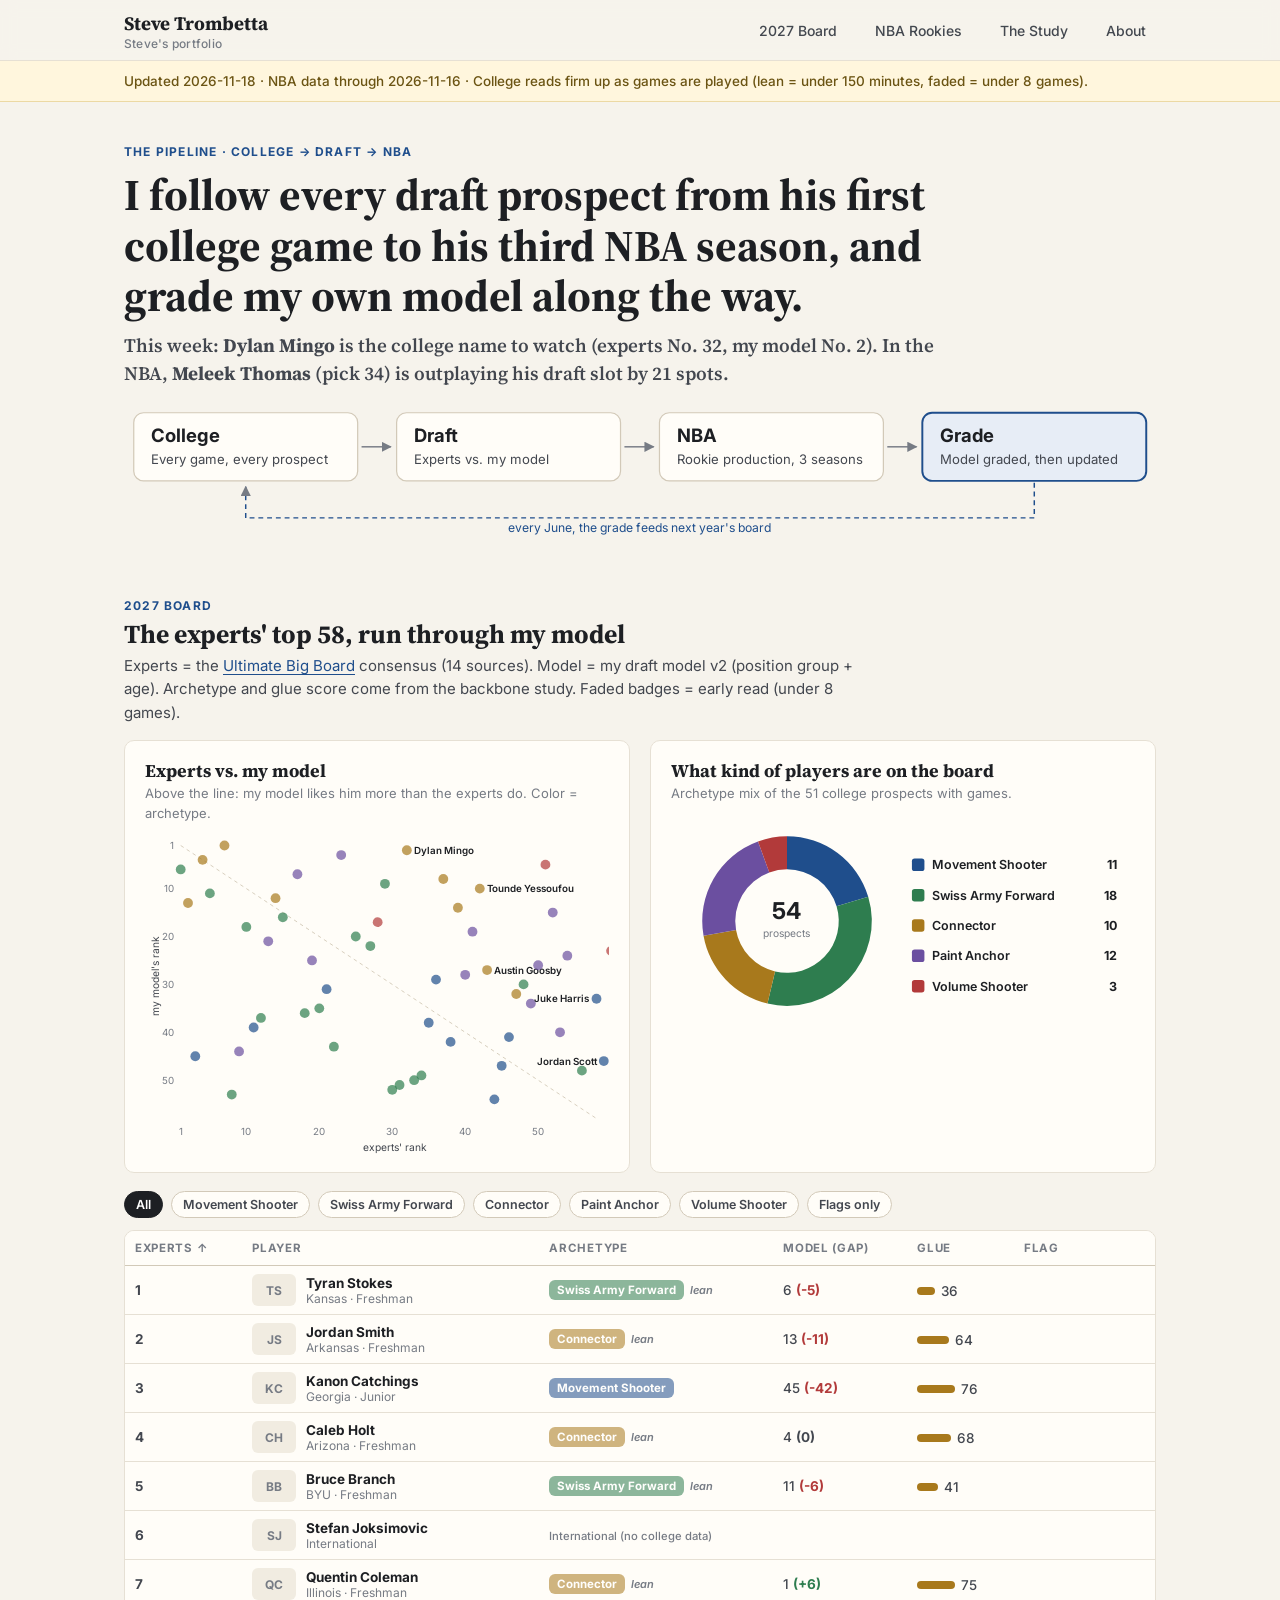
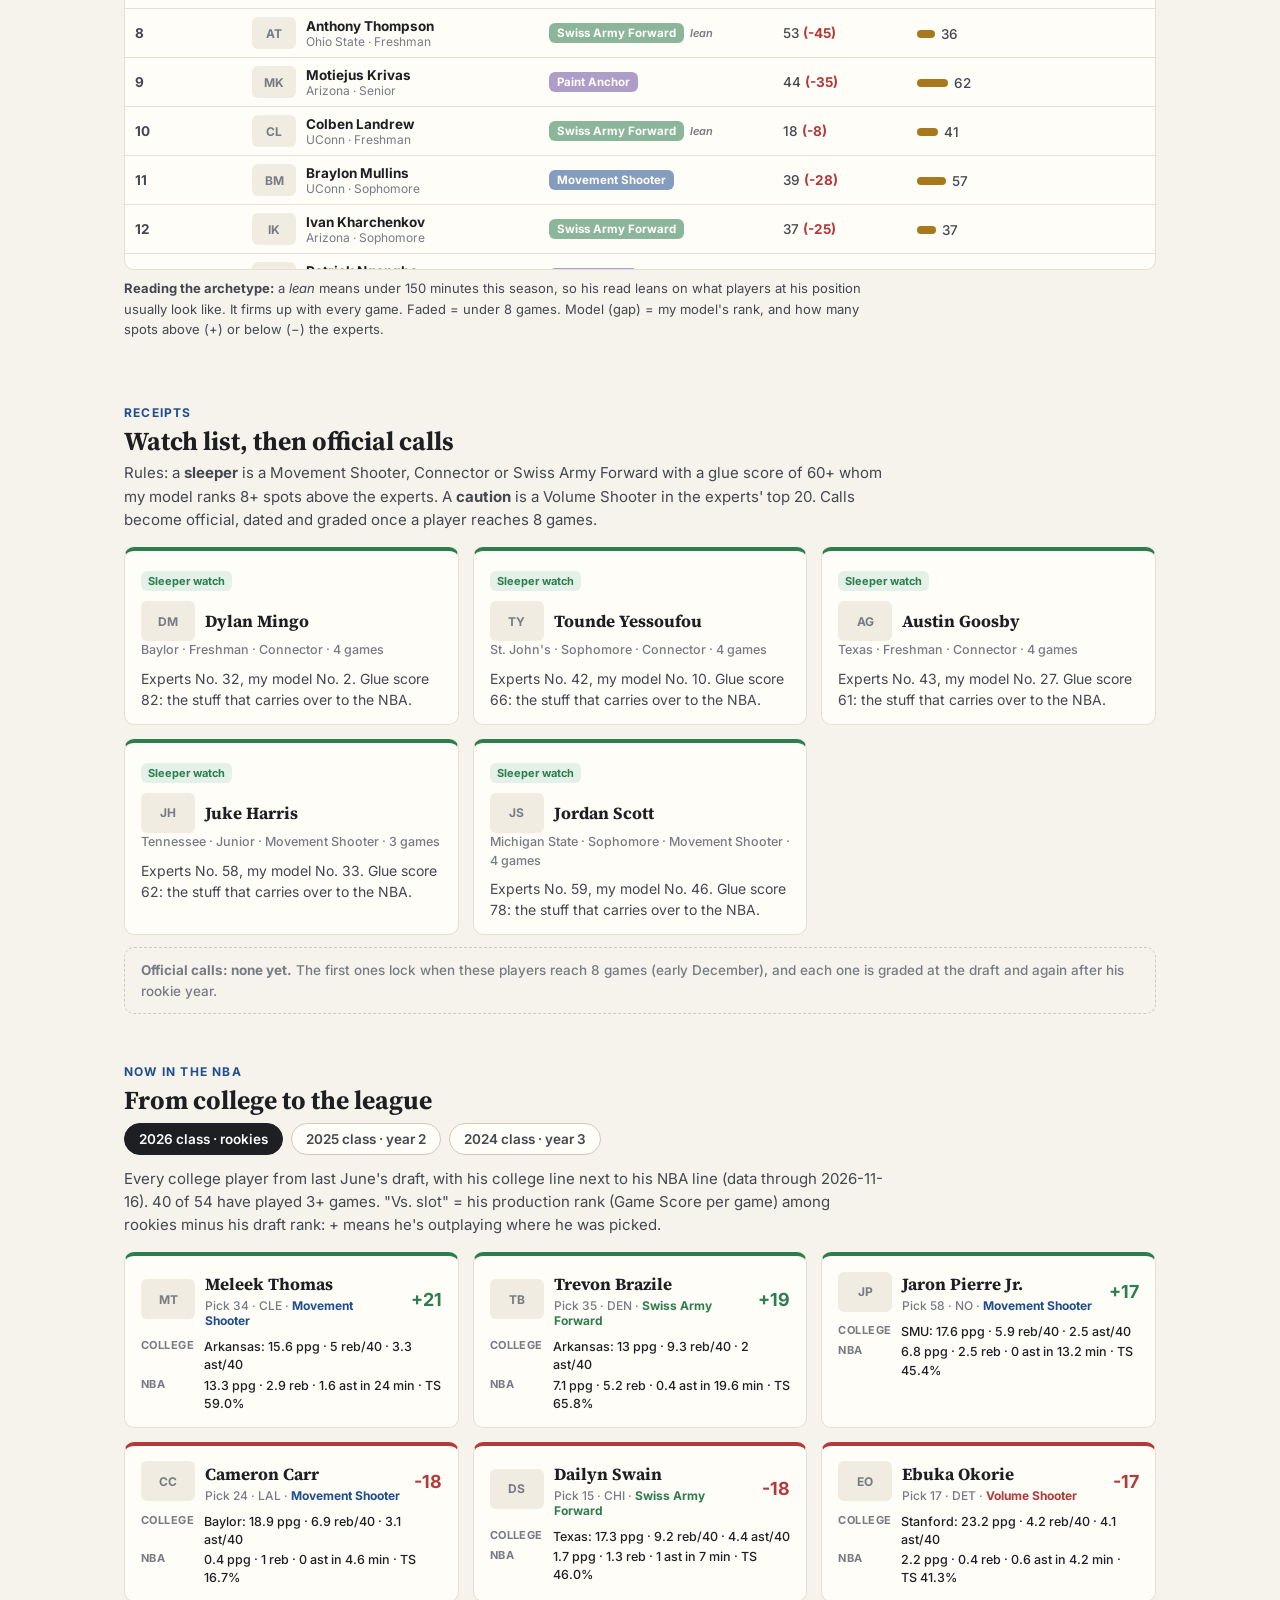
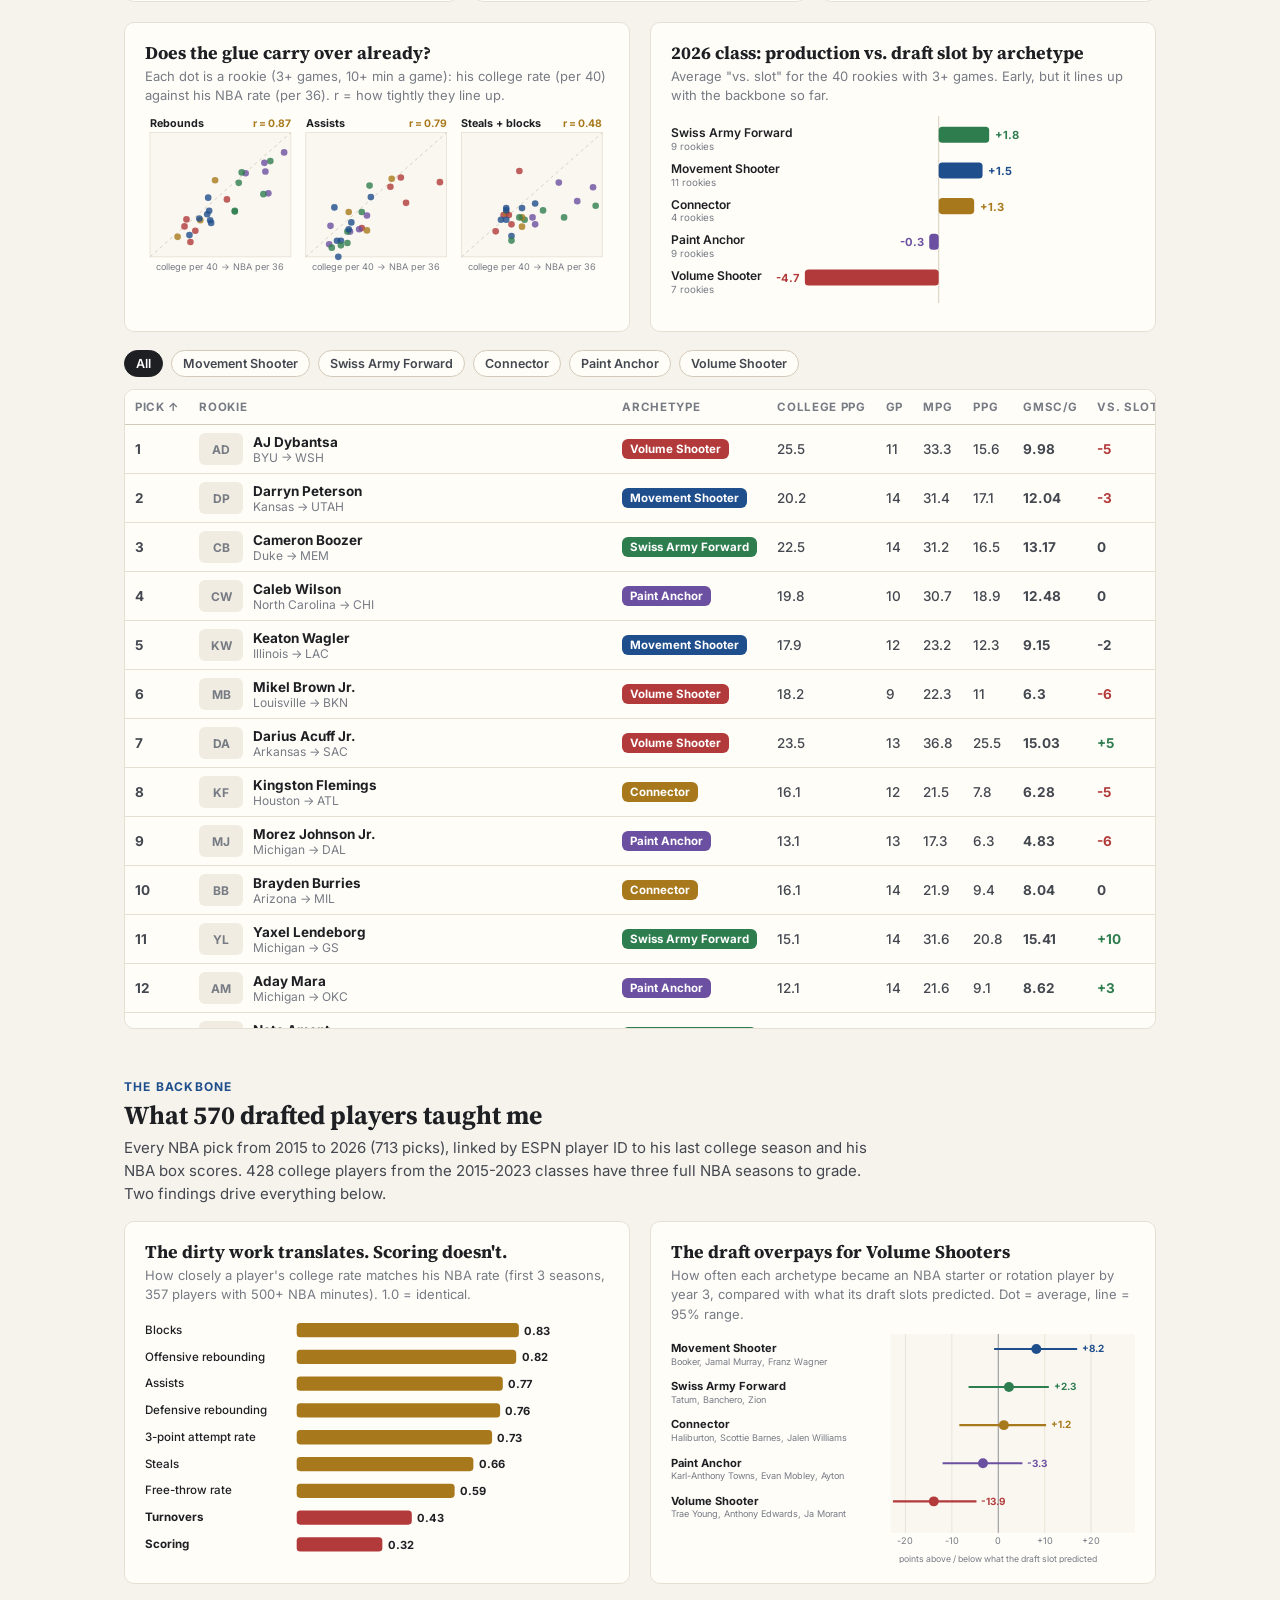
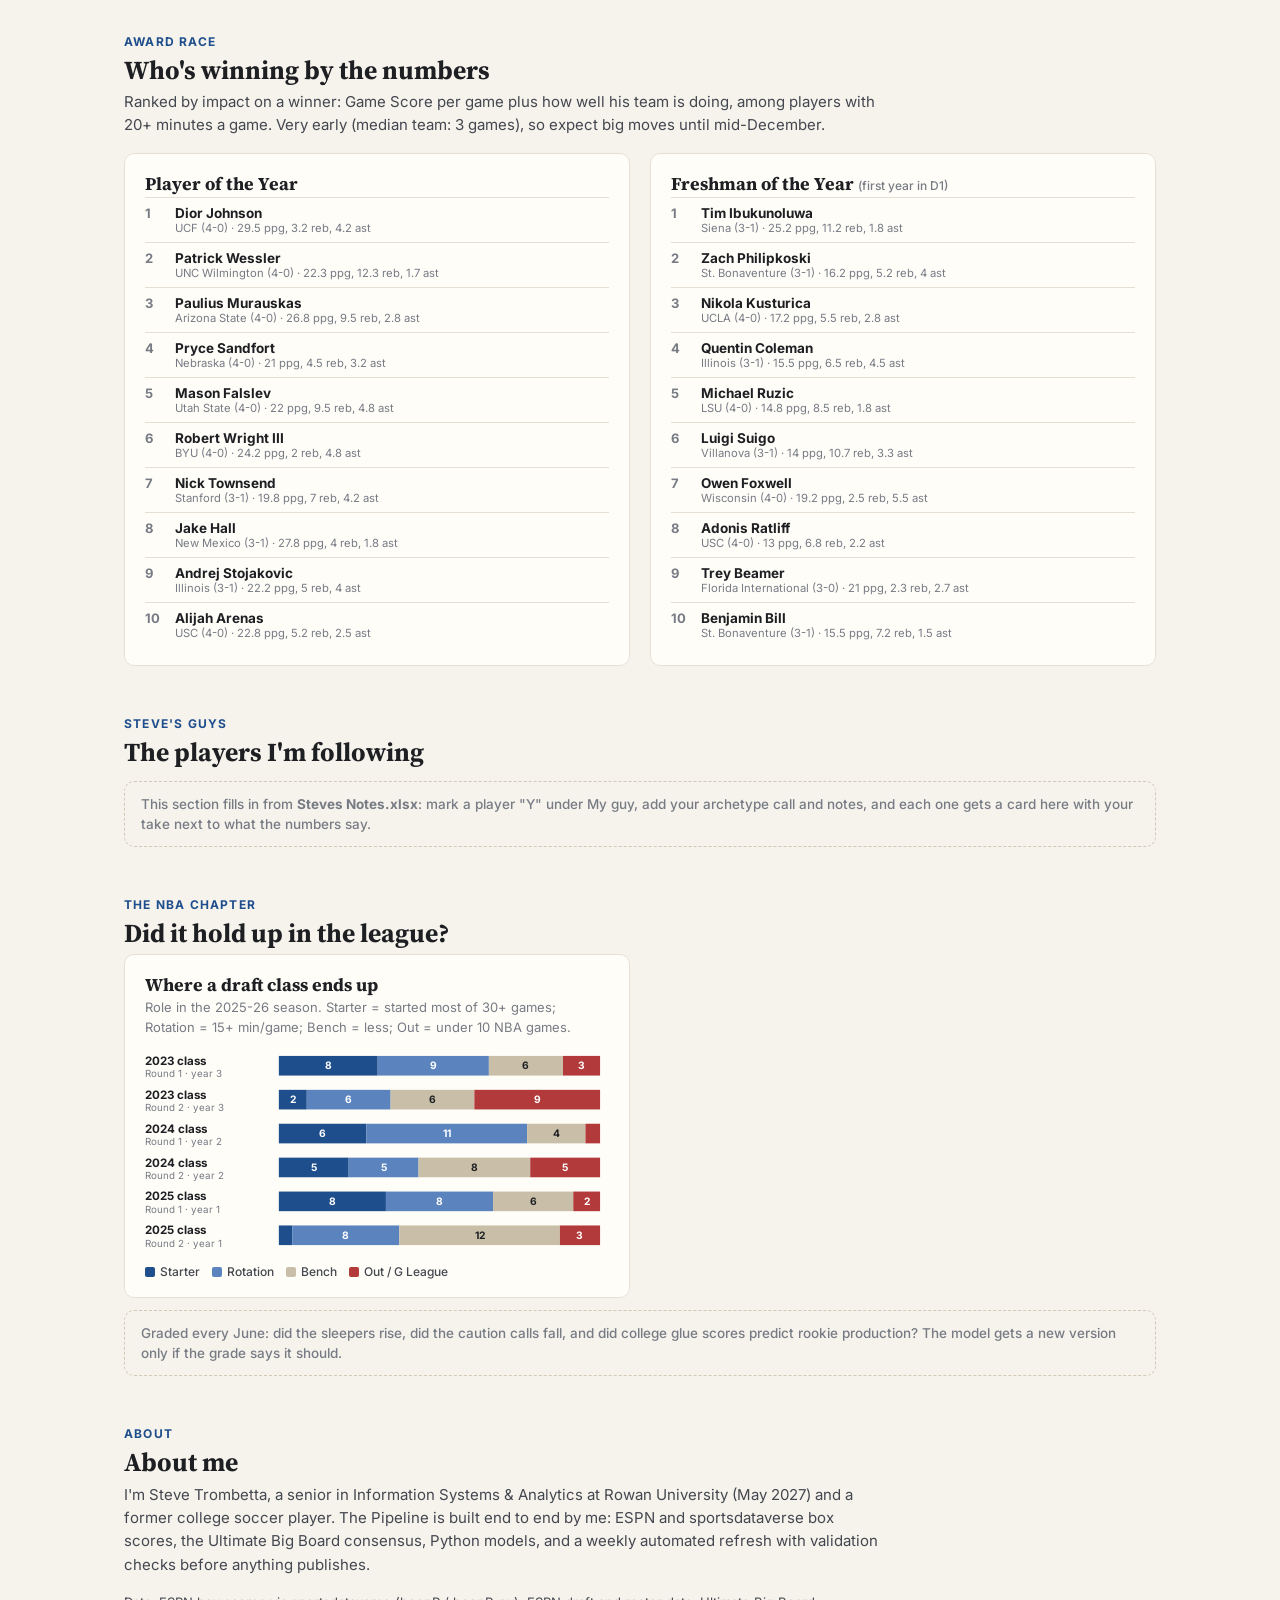
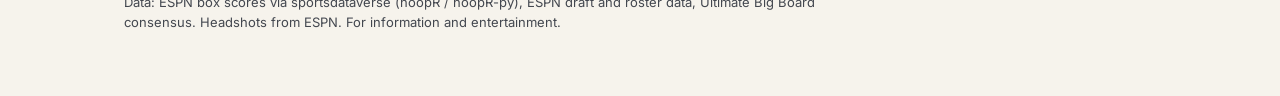
==== commit 5191f447: "Pipeline refresh 2026-11-17" ====
--- a/docs/index.html
+++ b/docs/index.html
@@ -317,6 +317,8 @@
 .rc .top{display:flex;gap:10px;align-items:center}.hs{width:54px;height:40px;object-fit:cover;object-position:top;border-radius:6px;background:#f1ece1}
 .rc .ln{display:grid;grid-template-columns:auto 1fr;gap:2px 10px;font:500 12.5px/1.45 var(--f-ui);margin-top:10px}.rc .ln span:nth-child(odd){color:var(--ink3);font-weight:700;letter-spacing:.04em;text-transform:uppercase;font-size:11px}
 .pw{display:flex;gap:10px;align-items:center}.pw .hs,.pn .hs{width:44px;height:32px}.hs.ini{display:inline-flex;align-items:center;justify-content:center;font:700 12px var(--f-ui);color:var(--ink3);background:#f1ece1;border-radius:6px;flex:none}
+.pn small .nt{color:#a8791c;font-weight:600}
+.ctab .chip{font-size:13.5px;padding:7px 14px}
 .hero h1{font:700 clamp(30px,4.2vw,44px)/1.15 var(--f-serif);margin:6px 0 10px;max-width:900px}.hero .take{font:600 19px/1.45 var(--f-serif);color:var(--ink2);max-width:820px;margin:0}
 </style></head><body>
 <header class="mast"><div class="wrap mast-in"><a class="brand" href="#"><b>Steve Trombetta</b><span>Steve's portfolio</span></a><nav class="nav" style="margin-left:auto;display:flex;gap:18px;font:600 14px var(--f-ui)"><a href="#board27" style="text-decoration:none;color:var(--ink2)">2027 Board</a><a href="#nba" style="text-decoration:none;color:var(--ink2)">NBA Rookies</a><a href="#backbone" style="text-decoration:none;color:var(--ink2)">The Study</a><a href="#about" style="text-decoration:none;color:var(--ink2)">About</a></nav></div></header>
@@ -338,15 +340,14 @@
 <p class="sd">Rules: a <b>sleeper</b> is a Movement Shooter, Connector or Swiss Army Forward with a glue score of 60+ whom my model ranks 8+ spots above the experts. A <b>caution</b> is a Volume Shooter in the experts' top 20. Calls become official, dated and graded once a player reaches 8 games.</p>
 <div class="cards" id="watch"></div><div class="note" id="calls"></div></section>
 
-<section class="sec" id="nba"><span class="kick">Now in the NBA</span><h3 class="sh">The 2026 class: from college to the league</h3>
+<section class="sec" id="nba"><span class="kick">Now in the NBA</span><h3 class="sh">From college to the league</h3>
+<div class="chips ctab" id="ctabs"></div>
 <p class="sd" id="rkd"></p>
 <div class="rk" id="rkcards"></div>
-<div class="charts" style="margin-top:20px"><div class="cbox"><h4>Does the glue carry over already?</h4><p class="cap">Each dot is a rookie (3+ games, 10+ min a game): his college rate (per 40) against his NBA rate (per 36). r = how tightly they line up.</p><div id="c_tr"></div></div>
+<div class="charts" id="r26only" style="margin-top:20px"><div class="cbox"><h4>Does the glue carry over already?</h4><p class="cap">Each dot is a rookie (3+ games, 10+ min a game): his college rate (per 40) against his NBA rate (per 36). r = how tightly they line up.</p><div id="c_tr"></div></div>
 <div class="cbox"><h4>2026 class: production vs. draft slot by archetype</h4><p class="cap" id="c26cap"></p><div id="c_26"></div><p class="cap" id="c26n"></p></div></div>
 <div class="chips" id="rchips" style="margin-top:18px"></div>
-<div class="tw"><table class="bd" id="rtab"></table></div>
-<h4 style="font:700 20px var(--f-serif);margin:26px 0 4px">Year 2: the 2025 class</h4><p class="sd" style="font-size:14px">Second-year players, same lens. Top 10 by Game Score per game this season.</p>
-<div class="tw"><table class="bd" id="stab"></table></div></section>
+<div class="tw"><table class="bd" id="rtab"></table></div></section>
 
 <section class="sec" id="backbone"><span class="kick">The backbone</span><h3 class="sh">What 570 drafted players taught me</h3>
 <p class="sd" id="bbd"></p>
@@ -366,7 +367,7 @@
 <p class="sd" style="font-size:13px">Data: ESPN box scores via sportsdataverse (hoopR / hoopR-py), ESPN draft and roster data, Ultimate Big Board consensus. Headshots from ESPN. For information and entertainment.</p></section>
 <div style="height:40px"></div></div>
 <script>
-const D = {"updated": "2026-11-12", "nba_through": "2026-11-10", "rookies": [{"pick": 1, "name": "AJ Dybantsa", "aid": "5142718", "college": "BYU", "archetype": "Volume Shooter", "c_ppg": 25.5, "c_reb40": 7.8, "c_ast40": 4.3, "c_stk40": 1.6, "team": "WSH", "gp": 7, "starts": 7.0, "mpg": 32.3, "ppg": 16.7, "rpg": 6.1, "apg": 2.1, "ts": 0.52, "gs_g": 11.39, "n_reb36": 6.8, "n_ast36": 2.4, "n_stk36": 1.6, "prod_rank": 5.0, "vs_slot": -4.0}, {"pick": 2, "name": "Darryn Peterson", "aid": "5041955", "college": "Kansas", "archetype": "Movement Shooter", "c_ppg": 20.2, "c_reb40": 5.8, "c_ast40": 2.2, "c_stk40": 2.8, "team": "UTAH", "gp": 11, "starts": 11.0, "mpg": 30.7, "ppg": 15.7, "rpg": 4.0, "apg": 3.9, "ts": 0.527, "gs_g": 11.16, "n_reb36": 4.7, "n_ast36": 4.6, "n_stk36": 2.2, "prod_rank": 6.0, "vs_slot": -4.0}, {"pick": 3, "name": "Cameron Boozer", "aid": "5041935", "college": "Duke", "archetype": "Swiss Army Forward", "c_ppg": 22.5, "c_reb40": 12.2, "c_ast40": 4.9, "c_stk40": 2.4, "team": "MEM", "gp": 10, "starts": 10.0, "mpg": 32.1, "ppg": 16.2, "rpg": 9.7, "apg": 5.5, "ts": 0.507, "gs_g": 12.34, "n_reb36": 10.9, "n_ast36": 6.2, "n_stk36": 1.1, "prod_rank": 4.0, "vs_slot": -1.0}, {"pick": 4, "name": "Caleb Wilson", "aid": "5095151", "college": "North Carolina", "archetype": "Paint Anchor", "c_ppg": 19.8, "c_reb40": 12.0, "c_ast40": 3.4, "c_stk40": 3.7, "team": "CHI", "gp": 9, "starts": 9.0, "mpg": 32.4, "ppg": 19.3, "rpg": 6.3, "apg": 2.1, "ts": 0.507, "gs_g": 12.42, "n_reb36": 7.0, "n_ast36": 2.3, "n_stk36": 3.2, "prod_rank": 3.0, "vs_slot": 1.0}, {"pick": 5, "name": "Keaton Wagler", "aid": "5254165", "college": "Illinois", "archetype": "Movement Shooter", "c_ppg": 17.9, "c_reb40": 6.0, "c_ast40": 5.0, "c_stk40": 1.5, "team": "LAC", "gp": 10, "starts": 0.0, "mpg": 23.2, "ppg": 12.2, "rpg": 3.5, "apg": 3.4, "ts": 0.554, "gs_g": 8.78, "n_reb36": 5.4, "n_ast36": 5.3, "n_stk36": 1.4, "prod_rank": 8.0, "vs_slot": -3.0}, {"pick": 6, "name": "Mikel Brown Jr.", "aid": "5101761", "college": "Louisville", "archetype": "Volume Shooter", "c_ppg": 18.2, "c_reb40": 4.6, "c_ast40": 6.5, "c_stk40": 1.9, "team": "BKN", "gp": 7, "starts": 0.0, "mpg": 23.3, "ppg": 12.9, "rpg": 2.1, "apg": 3.9, "ts": 0.489, "gs_g": 7.34, "n_reb36": 3.3, "n_ast36": 6.0, "n_stk36": 1.3, "prod_rank": 11.0, "vs_slot": -5.0}, {"pick": 7, "name": "Darius Acuff Jr.", "aid": "5142620", "college": "Arkansas", "archetype": "Volume Shooter", "c_ppg": 23.5, "c_reb40": 3.5, "c_ast40": 7.3, "c_stk40": 1.3, "team": "SAC", "gp": 11, "starts": 11.0, "mpg": 37.3, "ppg": 26.2, "rpg": 3.8, "apg": 7.3, "ts": 0.526, "gs_g": 16.35, "n_reb36": 3.7, "n_ast36": 7.0, "n_stk36": 1.1, "prod_rank": 2.0, "vs_slot": 5.0}, {"pick": 8, "name": "Kingston Flemings", "aid": "5149077", "college": "Houston", "archetype": "Connector", "c_ppg": 16.1, "c_reb40": 5.1, "c_ast40": 6.6, "c_stk40": 2.3, "team": "ATL", "gp": 11, "starts": 4.0, "mpg": 21.9, "ppg": 8.5, "rpg": 2.6, "apg": 4.4, "ts": 0.597, "gs_g": 7.02, "n_reb36": 4.3, "n_ast36": 7.2, "n_stk36": 1.8, "prod_rank": 12.0, "vs_slot": -4.0}, {"pick": 9, "name": "Morez Johnson Jr.", "aid": "4873153", "college": "Michigan", "archetype": "Paint Anchor", "c_ppg": 13.1, "c_reb40": 11.7, "c_ast40": 1.9, "c_stk40": 2.8, "team": "DAL", "gp": 10, "starts": 0.0, "mpg": 17.1, "ppg": 7.6, "rpg": 5.1, "apg": 1.3, "ts": 0.579, "gs_g": 6.21, "n_reb36": 10.7, "n_ast36": 2.7, "n_stk36": 1.3, "prod_rank": 14.0, "vs_slot": -5.0}, {"pick": 10, "name": "Brayden Burries", "aid": "5082206", "college": "Arizona", "archetype": "Connector", "c_ppg": 16.1, "c_reb40": 6.6, "c_ast40": 3.3, "c_stk40": 2.3, "team": "MIL", "gp": 11, "starts": 5.0, "mpg": 21.5, "ppg": 9.8, "rpg": 5.3, "apg": 2.3, "ts": 0.53, "gs_g": 8.16, "n_reb36": 8.8, "n_ast36": 3.8, "n_stk36": 1.1, "prod_rank": 9.0, "vs_slot": 1.0}, {"pick": 11, "name": "Yaxel Lendeborg", "aid": "5175737", "college": "Michigan", "archetype": "Swiss Army Forward", "c_ppg": 15.1, "c_reb40": 9.0, "c_ast40": 4.3, "c_stk40": 3.1, "team": "GS", "gp": 11, "starts": 11.0, "mpg": 31.7, "ppg": 21.4, "rpg": 7.2, "apg": 4.0, "ts": 0.653, "gs_g": 16.85, "n_reb36": 8.1, "n_ast36": 4.5, "n_stk36": 2.0, "prod_rank": 1.0, "vs_slot": 10.0}, {"pick": 12, "name": "Aday Mara", "aid": "5174983", "college": "Michigan", "archetype": "Paint Anchor", "c_ppg": 12.1, "c_reb40": 11.6, "c_ast40": 4.1, "c_stk40": 5.0, "team": "OKC", "gp": 11, "starts": 2.0, "mpg": 20.4, "ppg": 8.3, "rpg": 6.3, "apg": 1.4, "ts": 0.624, "gs_g": 7.95, "n_reb36": 11.1, "n_ast36": 2.4, "n_stk36": 3.4, "prod_rank": 10.0, "vs_slot": 2.0}, {"pick": 13, "name": "Nate Ament", "aid": "5164559", "college": "Tennessee", "archetype": "Swiss Army Forward", "c_ppg": 16.7, "c_reb40": 8.6, "c_ast40": 3.2, "c_stk40": 2.2, "team": "MIL", "gp": 9, "starts": 0.0, "mpg": 16.7, "ppg": 8.0, "rpg": 2.4, "apg": 0.4, "ts": 0.579, "gs_g": 4.93, "n_reb36": 5.3, "n_ast36": 1.0, "n_stk36": 1.7, "prod_rank": 16.0, "vs_slot": -3.0}, {"pick": 14, "name": "Hannes Steinbach", "aid": "5281370", "college": "Washington", "archetype": "Paint Anchor", "c_ppg": 18.5, "c_reb40": 13.6, "c_ast40": 1.8, "c_stk40": 2.7, "team": "CHA", "gp": 5, "starts": 0.0, "mpg": 12.6, "ppg": 2.8, "rpg": 4.2, "apg": 0.4, "ts": 0.426, "gs_g": 2.76, "n_reb36": 12.0, "n_ast36": 1.1, "n_stk36": 1.7, "prod_rank": 23.0, "vs_slot": -9.0}, {"pick": 15, "name": "Dailyn Swain", "aid": "4848625", "college": "Texas", "archetype": "Swiss Army Forward", "c_ppg": 17.3, "c_reb40": 9.2, "c_ast40": 4.4, "c_stk40": 2.4, "team": "CHI", "gp": 2, "starts": 0.0, "mpg": 9.5, "ppg": 2.5, "rpg": 1.5, "apg": 1.5, "ts": 0.46, "gs_g": 1.65, "n_reb36": 5.7, "n_ast36": 5.7, "n_stk36": 3.8, "prod_rank": null, "vs_slot": null}, {"pick": 16, "name": "Bennett Stirtz", "aid": "5241364", "college": "Iowa", "archetype": "Connector", "c_ppg": 19.8, "c_reb40": 2.8, "c_ast40": 4.7, "c_stk40": 1.7, "team": "OKC", "gp": 11, "starts": 0.0, "mpg": 18.0, "ppg": 8.1, "rpg": 1.2, "apg": 1.2, "ts": 0.671, "gs_g": 6.15, "n_reb36": 2.4, "n_ast36": 2.4, "n_stk36": 1.3, "prod_rank": 15.0, "vs_slot": 0.0}, {"pick": 17, "name": "Ebuka Okorie", "aid": "5258459", "college": "Stanford", "archetype": "Volume Shooter", "c_ppg": 23.2, "c_reb40": 4.2, "c_ast40": 4.1, "c_stk40": 2.2, "team": "DET", "gp": 5, "starts": 0.0, "mpg": 4.2, "ppg": 2.2, "rpg": 0.4, "apg": 0.6, "ts": 0.413, "gs_g": 1.18, "n_reb36": 3.4, "n_ast36": 5.1, "n_stk36": 1.7, "prod_rank": 31.0, "vs_slot": -15.0}, {"pick": 18, "name": "Christian Anderson Jr.", "aid": "5060701", "college": "Texas Tech", "archetype": "Volume Shooter", "c_ppg": 18.5, "c_reb40": 3.7, "c_ast40": 7.7, "c_stk40": 1.8, "team": "CHA", "gp": 10, "starts": 0.0, "mpg": 12.4, "ppg": 3.4, "rpg": 1.6, "apg": 1.7, "ts": 0.383, "gs_g": 1.12, "n_reb36": 4.6, "n_ast36": 4.9, "n_stk36": 1.7, "prod_rank": 32.0, "vs_slot": -15.0}, {"pick": 19, "name": "Allen Graves", "aid": "5149115", "college": "Santa Clara", "archetype": "Swiss Army Forward", "c_ppg": 11.8, "c_reb40": 11.5, "c_ast40": 3.2, "c_stk40": 5.1, "team": "TOR", "gp": 10, "starts": 0.0, "mpg": 13.2, "ppg": 4.2, "rpg": 2.4, "apg": 0.8, "ts": 0.497, "gs_g": 4.2, "n_reb36": 6.5, "n_ast36": 2.2, "n_stk36": 2.7, "prod_rank": 19.0, "vs_slot": -1.0}, {"pick": 20, "name": "Jayden Quaintance", "aid": "5101845", "college": "Kentucky", "archetype": "Paint Anchor", "c_ppg": 8.7, "c_reb40": 10.8, "c_ast40": 2.0, "c_stk40": 4.9, "team": null, "gp": 0, "starts": null, "mpg": null, "ppg": null, "rpg": null, "apg": null, "ts": null, "gs_g": null, "n_reb36": null, "n_ast36": null, "n_stk36": null, "prod_rank": null, "vs_slot": null}, {"pick": 22, "name": "Labaron Philon Jr.", "aid": "4873090", "college": "Alabama", "archetype": "Volume Shooter", "c_ppg": 22.0, "c_reb40": 4.6, "c_ast40": 6.5, "c_stk40": 1.7, "team": "PHI", "gp": 7, "starts": 0.0, "mpg": 6.4, "ppg": 2.4, "rpg": 1.0, "apg": 0.7, "ts": 0.433, "gs_g": 0.96, "n_reb36": 5.6, "n_ast36": 4.0, "n_stk36": 0.0, "prod_rank": 34.0, "vs_slot": -15.0}, {"pick": 23, "name": "Zuby Ejiofor", "aid": "5106262", "college": "St. John's", "archetype": "Paint Anchor", "c_ppg": 16.3, "c_reb40": 9.7, "c_ast40": 4.7, "c_stk40": 4.4, "team": "ATL", "gp": 7, "starts": 0.0, "mpg": 11.1, "ppg": 4.9, "rpg": 3.0, "apg": 1.3, "ts": 0.66, "gs_g": 4.86, "n_reb36": 9.7, "n_ast36": 4.2, "n_stk36": 2.3, "prod_rank": 17.0, "vs_slot": 3.0}, {"pick": 24, "name": "Cameron Carr", "aid": "5113969", "college": "Baylor", "archetype": "Movement Shooter", "c_ppg": 18.9, "c_reb40": 6.9, "c_ast40": 3.1, "c_stk40": 2.6, "team": "LAL", "gp": 4, "starts": 0.0, "mpg": 2.5, "ppg": 0.5, "rpg": 0.8, "apg": 0.0, "ts": 0.333, "gs_g": 0.1, "n_reb36": 10.8, "n_ast36": 0.0, "n_stk36": 0.0, "prod_rank": 37.0, "vs_slot": -16.0}, {"pick": 26, "name": "Tarris Reed Jr.", "aid": "5105809", "college": "UConn", "archetype": "Paint Anchor", "c_ppg": 14.7, "c_reb40": 13.1, "c_ast40": 3.3, "c_stk40": 4.2, "team": "SA", "gp": 7, "starts": 0.0, "mpg": 5.9, "ppg": 2.3, "rpg": 3.1, "apg": 0.3, "ts": 0.673, "gs_g": 1.64, "n_reb36": 19.3, "n_ast36": 1.8, "n_stk36": 1.8, "prod_rank": 28.0, "vs_slot": -6.0}, {"pick": 27, "name": "Chris Cenac Jr.", "aid": "5142621", "college": "Houston", "archetype": "Swiss Army Forward", "c_ppg": 9.5, "c_reb40": 12.7, "c_ast40": 1.2, "c_stk40": 2.0, "team": "BOS", "gp": 3, "starts": 0.0, "mpg": 3.0, "ppg": 2.7, "rpg": 1.0, "apg": 0.0, "ts": 0.82, "gs_g": 1.63, "n_reb36": 12.0, "n_ast36": 0.0, "n_stk36": 0.0, "prod_rank": 29.0, "vs_slot": -6.0}, {"pick": 28, "name": "Joshua Jefferson", "aid": "4870564", "college": "Iowa State", "archetype": "Swiss Army Forward", "c_ppg": 16.4, "c_reb40": 9.6, "c_ast40": 6.2, "c_stk40": 3.2, "team": "BKN", "gp": 1, "starts": 0.0, "mpg": 4.0, "ppg": 0.0, "rpg": 0.0, "apg": 0.0, "ts": 0.0, "gs_g": -2.8, "n_reb36": 0.0, "n_ast36": 0.0, "n_stk36": 0.0, "prod_rank": null, "vs_slot": null}, {"pick": 29, "name": "Alex Karaban", "aid": "4917149", "college": "UConn", "archetype": "Movement Shooter", "c_ppg": 13.2, "c_reb40": 6.1, "c_ast40": 2.7, "c_stk40": 1.9, "team": "SAC", "gp": 5, "starts": 0.0, "mpg": 9.8, "ppg": 1.4, "rpg": 0.8, "apg": 0.4, "ts": 0.509, "gs_g": 0.12, "n_reb36": 2.9, "n_ast36": 1.5, "n_stk36": 0.7, "prod_rank": 36.0, "vs_slot": -12.0}, {"pick": 30, "name": "Koa Peat", "aid": "5041953", "college": "Arizona", "archetype": "Swiss Army Forward", "c_ppg": 14.1, "c_reb40": 8.1, "c_ast40": 3.7, "c_stk40": 1.9, "team": "PHX", "gp": 6, "starts": 0.0, "mpg": 4.5, "ppg": 2.5, "rpg": 0.7, "apg": 0.2, "ts": 0.663, "gs_g": 1.82, "n_reb36": 5.3, "n_ast36": 1.3, "n_stk36": 0.0, "prod_rank": 26.0, "vs_slot": -1.0}, {"pick": 31, "name": "Bruce Thornton", "aid": "5105837", "college": "Ohio State", "archetype": "Movement Shooter", "c_ppg": 19.9, "c_reb40": 5.6, "c_ast40": 4.3, "c_stk40": 1.5, "team": "HOU", "gp": 7, "starts": 0.0, "mpg": 2.9, "ppg": 1.7, "rpg": 0.1, "apg": 0.0, "ts": 0.667, "gs_g": 1.03, "n_reb36": 1.8, "n_ast36": 0.0, "n_stk36": 1.8, "prod_rank": 33.0, "vs_slot": -7.0}, {"pick": 32, "name": "Richie Saunders", "aid": "5105462", "college": "BYU", "archetype": "Movement Shooter", "c_ppg": 18.0, "c_reb40": 7.4, "c_ast40": 2.7, "c_stk40": 2.6, "team": null, "gp": 0, "starts": null, "mpg": null, "ppg": null, "rpg": null, "apg": null, "ts": null, "gs_g": null, "n_reb36": null, "n_ast36": null, "n_stk36": null, "prod_rank": null, "vs_slot": null}, {"pick": 33, "name": "Isaiah Evans", "aid": "5061585", "college": "Duke", "archetype": "Movement Shooter", "c_ppg": 15.0, "c_reb40": 4.5, "c_ast40": 1.8, "c_stk40": 1.9, "team": "MIN", "gp": 5, "starts": 0.0, "mpg": 2.4, "ppg": 0.0, "rpg": 0.2, "apg": 0.4, "ts": 0.0, "gs_g": -0.36, "n_reb36": 3.0, "n_ast36": 6.0, "n_stk36": 0.0, "prod_rank": 38.0, "vs_slot": -11.0}, {"pick": 34, "name": "Meleek Thomas", "aid": "5041951", "college": "Arkansas", "archetype": "Movement Shooter", "c_ppg": 15.6, "c_reb40": 5.0, "c_ast40": 3.3, "c_stk40": 2.3, "team": "CLE", "gp": 8, "starts": 2.0, "mpg": 23.0, "ppg": 13.0, "rpg": 2.6, "apg": 1.2, "ts": 0.613, "gs_g": 8.89, "n_reb36": 4.1, "n_ast36": 2.0, "n_stk36": 2.3, "prod_rank": 7.0, "vs_slot": 21.0}, {"pick": 35, "name": "Trevon Brazile", "aid": "4698719", "college": "Arkansas", "archetype": "Swiss Army Forward", "c_ppg": 13.0, "c_reb40": 9.3, "c_ast40": 2.0, "c_stk40": 3.9, "team": "DEN", "gp": 9, "starts": 1.0, "mpg": 20.3, "ppg": 7.1, "rpg": 5.7, "apg": 0.6, "ts": 0.619, "gs_g": 6.69, "n_reb36": 10.0, "n_ast36": 1.0, "n_stk36": 2.0, "prod_rank": 13.0, "vs_slot": 16.0}, {"pick": 36, "name": "Baba Miller", "aid": "5075626", "college": "Cincinnati", "archetype": "Paint Anchor", "c_ppg": 13.0, "c_reb40": 13.0, "c_ast40": 4.7, "c_stk40": 2.4, "team": "LAC", "gp": 9, "starts": 0.0, "mpg": 10.3, "ppg": 4.6, "rpg": 2.7, "apg": 1.0, "ts": 0.706, "gs_g": 4.64, "n_reb36": 9.3, "n_ast36": 3.5, "n_stk36": 4.6, "prod_rank": 18.0, "vs_slot": 12.0}, {"pick": 37, "name": "Ryan Conwell", "aid": "5107157", "college": "Louisville", "archetype": "Movement Shooter", "c_ppg": 18.8, "c_reb40": 6.2, "c_ast40": 3.5, "c_stk40": 1.7, "team": "MIA", "gp": 9, "starts": 0.0, "mpg": 12.4, "ppg": 4.2, "rpg": 1.2, "apg": 1.2, "ts": 0.505, "gs_g": 2.97, "n_reb36": 3.5, "n_ast36": 3.5, "n_stk36": 1.9, "prod_rank": 22.0, "vs_slot": 9.0}, {"pick": 38, "name": "Braden Smith", "aid": "5105854", "college": "Purdue", "archetype": "Volume Shooter", "c_ppg": 14.3, "c_reb40": 4.1, "c_ast40": 10.3, "c_stk40": 2.2, "team": "IND", "gp": 7, "starts": 4.0, "mpg": 15.1, "ppg": 4.3, "rpg": 0.7, "apg": 2.7, "ts": 0.488, "gs_g": 3.97, "n_reb36": 1.7, "n_ast36": 6.5, "n_stk36": 3.7, "prod_rank": 21.0, "vs_slot": 11.0}, {"pick": 40, "name": "Dillon Mitchell", "aid": "5106283", "college": "St. John's", "archetype": "Swiss Army Forward", "c_ppg": 8.3, "c_reb40": 10.0, "c_ast40": 4.3, "c_stk40": 2.8, "team": "BOS", "gp": 1, "starts": 0.0, "mpg": 2.0, "ppg": 0.0, "rpg": 0.0, "apg": 0.0, "ts": null, "gs_g": 0.0, "n_reb36": 0.0, "n_ast36": 0.0, "n_stk36": 0.0, "prod_rank": null, "vs_slot": null}, {"pick": 41, "name": "Otega Oweh", "aid": "5106270", "college": "Kentucky", "archetype": "Connector", "c_ppg": 18.6, "c_reb40": 5.9, "c_ast40": 3.3, "c_stk40": 2.5, "team": null, "gp": 0, "starts": null, "mpg": null, "ppg": null, "rpg": null, "apg": null, "ts": null, "gs_g": null, "n_reb36": null, "n_ast36": null, "n_stk36": null, "prod_rank": null, "vs_slot": null}, {"pick": 42, "name": "Ja'Kobi Gillespie", "aid": "5107968", "college": "Tennessee", "archetype": "Connector", "c_ppg": 18.4, "c_reb40": 3.3, "c_ast40": 6.3, "c_stk40": 2.7, "team": "SA", "gp": 2, "starts": 0.0, "mpg": 2.0, "ppg": 2.5, "rpg": 0.0, "apg": 0.0, "ts": 0.625, "gs_g": 1.5, "n_reb36": 0.0, "n_ast36": 0.0, "n_stk36": 0.0, "prod_rank": null, "vs_slot": null}, {"pick": 43, "name": "Tyler Bilodeau", "aid": "5105626", "college": "UCLA", "archetype": "Movement Shooter", "c_ppg": 17.6, "c_reb40": 7.4, "c_ast40": 1.4, "c_stk40": 1.1, "team": null, "gp": 0, "starts": null, "mpg": null, "ppg": null, "rpg": null, "apg": null, "ts": null, "gs_g": null, "n_reb36": null, "n_ast36": null, "n_stk36": null, "prod_rank": null, "vs_slot": null}, {"pick": 44, "name": "Maliq Brown", "aid": "5105337", "college": "Duke", "archetype": "Swiss Army Forward", "c_ppg": 4.9, "c_reb40": 10.2, "c_ast40": 3.2, "c_stk40": 4.8, "team": "SA", "gp": 1, "starts": 0.0, "mpg": 1.0, "ppg": 0.0, "rpg": 0.0, "apg": 1.0, "ts": null, "gs_g": 0.7, "n_reb36": 0.0, "n_ast36": 36.0, "n_stk36": 0.0, "prod_rank": null, "vs_slot": null}, {"pick": 45, "name": "Emanuel Sharp", "aid": "5106058", "college": "Houston", "archetype": "Movement Shooter", "c_ppg": 15.5, "c_reb40": 4.0, "c_ast40": 2.4, "c_stk40": 1.7, "team": "SAC", "gp": 11, "starts": 0.0, "mpg": 18.1, "ppg": 4.6, "rpg": 1.5, "apg": 0.6, "ts": 0.533, "gs_g": 2.2, "n_reb36": 2.9, "n_ast36": 1.3, "n_stk36": 1.6, "prod_rank": 25.0, "vs_slot": 8.0}, {"pick": 46, "name": "Felix Okpara", "aid": "5105841", "college": "Tennessee", "archetype": "Paint Anchor", "c_ppg": 8.0, "c_reb40": 9.4, "c_ast40": 0.7, "c_stk40": 2.8, "team": "WSH", "gp": 3, "starts": 0.0, "mpg": 2.0, "ppg": 1.0, "rpg": 0.7, "apg": 0.0, "ts": 0.521, "gs_g": 0.6, "n_reb36": 12.0, "n_ast36": 0.0, "n_stk36": 0.0, "prod_rank": 35.0, "vs_slot": -1.0}, {"pick": 47, "name": "Tyler Nickel", "aid": "4838721", "college": "Vanderbilt", "archetype": "Movement Shooter", "c_ppg": 13.5, "c_reb40": 4.3, "c_ast40": 1.6, "c_stk40": 1.7, "team": null, "gp": 0, "starts": null, "mpg": null, "ppg": null, "rpg": null, "apg": null, "ts": null, "gs_g": null, "n_reb36": null, "n_ast36": null, "n_stk36": null, "prod_rank": null, "vs_slot": null}, {"pick": 48, "name": "Tobi Lawal", "aid": "5106040", "college": "Virginia Tech", "archetype": "Paint Anchor", "c_ppg": 12.3, "c_reb40": 11.7, "c_ast40": 0.8, "c_stk40": 2.0, "team": "DAL", "gp": 6, "starts": 0.0, "mpg": 2.7, "ppg": 1.5, "rpg": 0.2, "apg": 0.3, "ts": 0.643, "gs_g": 1.4, "n_reb36": 2.2, "n_ast36": 4.5, "n_stk36": 2.2, "prod_rank": 30.0, "vs_slot": 5.0}, {"pick": 49, "name": "Bryce Hopkins", "aid": "4565698", "college": "St. John's", "archetype": "Swiss Army Forward", "c_ppg": 13.6, "c_reb40": 8.6, "c_ast40": 2.7, "c_stk40": 1.9, "team": "DEN", "gp": 7, "starts": 2.0, "mpg": 14.3, "ppg": 5.4, "rpg": 2.0, "apg": 0.4, "ts": 0.708, "gs_g": 3.99, "n_reb36": 5.0, "n_ast36": 1.1, "n_stk36": 0.7, "prod_rank": 20.0, "vs_slot": 16.0}, {"pick": 50, "name": "Jaden Bradley", "aid": "4432737", "college": "Arizona", "archetype": "Connector", "c_ppg": 13.3, "c_reb40": 4.4, "c_ast40": 5.7, "c_stk40": 2.0, "team": "TOR", "gp": 8, "starts": 0.0, "mpg": 5.1, "ppg": 1.8, "rpg": 0.6, "apg": 1.0, "ts": 0.639, "gs_g": 1.8, "n_reb36": 4.4, "n_ast36": 7.0, "n_stk36": 3.5, "prod_rank": 27.0, "vs_slot": 10.0}, {"pick": 51, "name": "Izaiyah Nelson", "aid": "5107251", "college": "South Florida", "archetype": "Paint Anchor", "c_ppg": 15.9, "c_reb40": 14.0, "c_ast40": 1.8, "c_stk40": 4.5, "team": null, "gp": 0, "starts": null, "mpg": null, "ppg": null, "rpg": null, "apg": null, "ts": null, "gs_g": null, "n_reb36": null, "n_ast36": null, "n_stk36": null, "prod_rank": null, "vs_slot": null}, {"pick": 52, "name": "Henri Veesaar", "aid": "5105571", "college": "North Carolina", "archetype": "Swiss Army Forward", "c_ppg": 17.0, "c_reb40": 11.1, "c_ast40": 2.6, "c_stk40": 2.3, "team": null, "gp": 0, "starts": null, "mpg": null, "ppg": null, "rpg": null, "apg": null, "ts": null, "gs_g": null, "n_reb36": null, "n_ast36": null, "n_stk36": null, "prod_rank": null, "vs_slot": null}, {"pick": 53, "name": "Ugonna Onyenso", "aid": "5037878", "college": "Virginia", "archetype": "Paint Anchor", "c_ppg": 6.5, "c_reb40": 10.5, "c_ast40": 1.2, "c_stk40": 7.6, "team": null, "gp": 0, "starts": null, "mpg": null, "ppg": null, "rpg": null, "apg": null, "ts": null, "gs_g": null, "n_reb36": null, "n_ast36": null, "n_stk36": null, "prod_rank": null, "vs_slot": null}, {"pick": 54, "name": "Lajae Jones", "aid": "5108969", "college": "Florida State", "archetype": "Movement Shooter", "c_ppg": 12.7, "c_reb40": 7.8, "c_ast40": 1.5, "c_stk40": 3.0, "team": null, "gp": 0, "starts": null, "mpg": null, "ppg": null, "rpg": null, "apg": null, "ts": null, "gs_g": null, "n_reb36": null, "n_ast36": null, "n_stk36": null, "prod_rank": null, "vs_slot": null}, {"pick": 55, "name": "Nick Martinelli", "aid": "5105832", "college": "Northwestern", "archetype": "Movement Shooter", "c_ppg": 23.0, "c_reb40": 6.9, "c_ast40": 2.2, "c_stk40": 1.3, "team": "LAC", "gp": 5, "starts": 0.0, "mpg": 4.2, "ppg": 3.4, "rpg": 1.4, "apg": 0.4, "ts": 0.743, "gs_g": 2.72, "n_reb36": 12.0, "n_ast36": 3.4, "n_stk36": 0.0, "prod_rank": 24.0, "vs_slot": 14.0}, {"pick": 58, "name": "Jaron Pierre Jr.", "aid": "4703115", "college": "SMU", "archetype": "Movement Shooter", "c_ppg": 17.6, "c_reb40": 5.9, "c_ast40": 2.5, "c_stk40": 1.7, "team": null, "gp": 0, "starts": null, "mpg": null, "ppg": null, "rpg": null, "apg": null, "ts": null, "gs_g": null, "n_reb36": null, "n_ast36": null, "n_stk36": null, "prod_rank": null, "vs_slot": null}, {"pick": 59, "name": "Trey Kaufman-Renn", "aid": "4897438", "college": "Purdue", "archetype": "Swiss Army Forward", "c_ppg": 14.2, "c_reb40": 11.8, "c_ast40": 3.6, "c_stk40": 0.8, "team": null, "gp": 0, "starts": null, "mpg": null, "ppg": null, "rpg": null, "apg": null, "ts": null, "gs_g": null, "n_reb36": null, "n_ast36": null, "n_stk36": null, "prod_rank": null, "vs_slot": null}], "sophomores": [{"pick": 1, "name": "Cooper Flagg", "aid": "5041939", "college": "Duke", "archetype": "Swiss Army Forward", "c_ppg": 19.2, "c_reb40": 9.8, "c_ast40": 5.5, "c_stk40": 3.6, "team": "DAL", "gp": 10, "starts": 10.0, "mpg": 34.2, "ppg": 25.9, "rpg": 6.9, "apg": 6.9, "ts": 0.612, "gs_g": 22.46, "n_reb36": 7.3, "n_ast36": 7.3, "n_stk36": 3.2, "prod_rank": 1.0, "vs_slot": 0.0}, {"pick": 2, "name": "Dylan Harper", "aid": "5037871", "college": "Rutgers", "archetype": "Volume Shooter", "c_ppg": 19.4, "c_reb40": 5.6, "c_ast40": 4.9, "c_stk40": 2.5, "team": "SA", "gp": 11, "starts": 11.0, "mpg": 31.4, "ppg": 18.0, "rpg": 5.4, "apg": 4.4, "ts": 0.594, "gs_g": 14.41, "n_reb36": 6.2, "n_ast36": 5.0, "n_stk36": 0.9, "prod_rank": 2.0, "vs_slot": 0.0}, {"pick": 3, "name": "VJ Edgecombe", "aid": "5124612", "college": "Baylor", "archetype": "Connector", "c_ppg": 15.0, "c_reb40": 6.9, "c_ast40": 3.9, "c_stk40": 3.3, "team": "PHI", "gp": 11, "starts": 11.0, "mpg": 33.4, "ppg": 12.7, "rpg": 6.3, "apg": 3.1, "ts": 0.54, "gs_g": 10.75, "n_reb36": 6.8, "n_ast36": 3.3, "n_stk36": 2.2, "prod_rank": 5.0, "vs_slot": -2.0}, {"pick": 4, "name": "Kon Knueppel", "aid": "5061575", "college": "Duke", "archetype": "Movement Shooter", "c_ppg": 14.4, "c_reb40": 5.3, "c_ast40": 3.6, "c_stk40": 1.6, "team": "CHA", "gp": 1, "starts": 1.0, "mpg": 6.0, "ppg": 3.0, "rpg": 0.0, "apg": 0.0, "ts": 0.647, "gs_g": 0.3, "n_reb36": 0.0, "n_ast36": 0.0, "n_stk36": 0.0, "prod_rank": null, "vs_slot": null}, {"pick": 5, "name": "Ace Bailey", "aid": "4873138", "college": "Rutgers", "archetype": "Swiss Army Forward", "c_ppg": 17.6, "c_reb40": 8.6, "c_ast40": 1.5, "c_stk40": 2.7, "team": "UTAH", "gp": 11, "starts": 10.0, "mpg": 31.0, "ppg": 12.9, "rpg": 6.5, "apg": 1.9, "ts": 0.542, "gs_g": 9.44, "n_reb36": 7.6, "n_ast36": 2.2, "n_stk36": 2.1, "prod_rank": 7.0, "vs_slot": -3.0}, {"pick": 6, "name": "Tre Johnson", "aid": "5238230", "college": "Texas", "archetype": "Movement Shooter", "c_ppg": 19.9, "c_reb40": 3.6, "c_ast40": 3.2, "c_stk40": 1.4, "team": "WSH", "gp": 10, "starts": 0.0, "mpg": 22.4, "ppg": 8.8, "rpg": 1.8, "apg": 0.8, "ts": 0.44, "gs_g": 3.52, "n_reb36": 2.9, "n_ast36": 1.3, "n_stk36": 1.0, "prod_rank": 21.0, "vs_slot": -16.0}, {"pick": 7, "name": "Jeremiah Fears", "aid": "5144091", "college": "Oklahoma", "archetype": "Volume Shooter", "c_ppg": 17.1, "c_reb40": 5.5, "c_ast40": 5.5, "c_stk40": 2.3, "team": "NO", "gp": 11, "starts": 11.0, "mpg": 28.9, "ppg": 15.4, "rpg": 4.5, "apg": 4.9, "ts": 0.521, "gs_g": 10.79, "n_reb36": 5.7, "n_ast36": 6.1, "n_stk36": 1.9, "prod_rank": 4.0, "vs_slot": 2.0}, {"pick": 9, "name": "Collin Murray-Boyles", "aid": "5093267", "college": "South Carolina", "archetype": "Swiss Army Forward", "c_ppg": 16.8, "c_reb40": 10.8, "c_ast40": 3.1, "c_stk40": 3.7, "team": "TOR", "gp": 9, "starts": 3.0, "mpg": 22.2, "ppg": 10.7, "rpg": 5.0, "apg": 1.3, "ts": 0.59, "gs_g": 8.28, "n_reb36": 8.1, "n_ast36": 2.2, "n_stk36": 2.9, "prod_rank": 8.0, "vs_slot": -1.0}, {"pick": 10, "name": "Khaman Maluach", "aid": "5203685", "college": "Duke", "archetype": "Paint Anchor", "c_ppg": 8.6, "c_reb40": 12.4, "c_ast40": 1.0, "c_stk40": 2.8, "team": "PHX", "gp": 10, "starts": 6.0, "mpg": 19.9, "ppg": 8.1, "rpg": 6.4, "apg": 1.4, "ts": 0.671, "gs_g": 8.19, "n_reb36": 11.6, "n_ast36": 2.5, "n_stk36": 2.7, "prod_rank": 9.0, "vs_slot": -1.0}, {"pick": 11, "name": "Cedric Coward", "aid": "4903027", "college": "Washington State", "archetype": "Swiss Army Forward", "c_ppg": 16.0, "c_reb40": 8.7, "c_ast40": 2.8, "c_stk40": 2.7, "team": "MEM", "gp": 9, "starts": 9.0, "mpg": 28.4, "ppg": 12.6, "rpg": 8.4, "apg": 2.6, "ts": 0.58, "gs_g": 10.84, "n_reb36": 10.7, "n_ast36": 3.2, "n_stk36": 2.4, "prod_rank": 3.0, "vs_slot": 6.0}, {"pick": 13, "name": "Derik Queen", "aid": "4869780", "college": "Maryland", "archetype": "Paint Anchor", "c_ppg": 16.5, "c_reb40": 11.8, "c_ast40": 2.4, "c_stk40": 2.8, "team": "NO", "gp": 11, "starts": 0.0, "mpg": 22.3, "ppg": 12.5, "rpg": 6.9, "apg": 2.5, "ts": 0.587, "gs_g": 10.27, "n_reb36": 11.2, "n_ast36": 4.1, "n_stk36": 2.6, "prod_rank": 6.0, "vs_slot": 4.0}, {"pick": 14, "name": "Carter Bryant", "aid": "5061568", "college": "Arizona", "archetype": "Movement Shooter", "c_ppg": 6.5, "c_reb40": 8.6, "c_ast40": 2.0, "c_stk40": 4.1, "team": "SA", "gp": 10, "starts": 0.0, "mpg": 10.3, "ppg": 3.1, "rpg": 0.7, "apg": 0.5, "ts": 0.488, "gs_g": 1.31, "n_reb36": 2.4, "n_ast36": 1.7, "n_stk36": 1.4, "prod_rank": 28.0, "vs_slot": -17.0}, {"pick": 15, "name": "Thomas Sorber", "aid": "5061603", "college": "Georgetown", "archetype": "Swiss Army Forward", "c_ppg": 14.5, "c_reb40": 10.8, "c_ast40": 3.1, "c_stk40": 4.5, "team": null, "gp": 0, "starts": null, "mpg": null, "ppg": null, "rpg": null, "apg": null, "ts": null, "gs_g": null, "n_reb36": null, "n_ast36": null, "n_stk36": null, "prod_rank": null, "vs_slot": null}, {"pick": 18, "name": "Walter Clayton Jr.", "aid": "4896372", "college": "Florida", "archetype": "Volume Shooter", "c_ppg": 18.3, "c_reb40": 4.5, "c_ast40": 5.1, "c_stk40": 2.1, "team": "DAL", "gp": 10, "starts": 0.0, "mpg": 16.6, "ppg": 7.2, "rpg": 3.2, "apg": 3.4, "ts": 0.624, "gs_g": 6.72, "n_reb36": 6.9, "n_ast36": 7.4, "n_stk36": 2.0, "prod_rank": 13.0, "vs_slot": -1.0}, {"pick": 20, "name": "Kasparas Jakucionis", "aid": "5214640", "college": "Illinois", "archetype": "Volume Shooter", "c_ppg": 15.0, "c_reb40": 7.2, "c_ast40": 5.9, "c_stk40": 1.4, "team": "MIL", "gp": 11, "starts": 0.0, "mpg": 19.0, "ppg": 6.8, "rpg": 2.3, "apg": 3.5, "ts": 0.548, "gs_g": 4.94, "n_reb36": 4.3, "n_ast36": 6.5, "n_stk36": 1.2, "prod_rank": 16.0, "vs_slot": -3.0}, {"pick": 21, "name": "Will Riley", "aid": "5144126", "college": "Illinois", "archetype": "Movement Shooter", "c_ppg": 12.6, "c_reb40": 6.5, "c_ast40": 3.5, "c_stk40": 0.8, "team": "WSH", "gp": 9, "starts": 0.0, "mpg": 6.8, "ppg": 1.8, "rpg": 0.2, "apg": 0.3, "ts": 0.477, "gs_g": 0.86, "n_reb36": 1.2, "n_ast36": 1.8, "n_stk36": 0.6, "prod_rank": 30.0, "vs_slot": -16.0}, {"pick": 22, "name": "Drake Powell", "aid": "5037873", "college": "North Carolina", "archetype": "Movement Shooter", "c_ppg": 7.4, "c_reb40": 5.3, "c_ast40": 1.7, "c_stk40": 2.2, "team": "BKN", "gp": 3, "starts": 0.0, "mpg": 9.0, "ppg": 0.7, "rpg": 1.3, "apg": 2.0, "ts": 0.347, "gs_g": 0.73, "n_reb36": 5.3, "n_ast36": 8.0, "n_stk36": 0.0, "prod_rank": 31.0, "vs_slot": -16.0}, {"pick": 23, "name": "Asa Newell", "aid": "4873201", "college": "Georgia", "archetype": "Swiss Army Forward", "c_ppg": 15.4, "c_reb40": 9.5, "c_ast40": 1.2, "c_stk40": 2.7, "team": "ATL", "gp": 5, "starts": 0.0, "mpg": 11.0, "ppg": 3.6, "rpg": 2.6, "apg": 1.0, "ts": 0.537, "gs_g": 2.84, "n_reb36": 8.5, "n_ast36": 3.3, "n_stk36": 1.3, "prod_rank": 23.0, "vs_slot": -7.0}, {"pick": 24, "name": "Nique Clifford", "aid": "4702384", "college": "Colorado State", "archetype": "Swiss Army Forward", "c_ppg": 18.9, "c_reb40": 10.9, "c_ast40": 5.0, "c_stk40": 2.0, "team": "OKC", "gp": 9, "starts": 0.0, "mpg": 7.8, "ppg": 1.9, "rpg": 1.2, "apg": 1.0, "ts": 0.405, "gs_g": 0.92, "n_reb36": 5.7, "n_ast36": 4.6, "n_stk36": 1.0, "prod_rank": 29.0, "vs_slot": -12.0}, {"pick": 25, "name": "Jase Richardson", "aid": "5239561", "college": "Michigan State", "archetype": "Movement Shooter", "c_ppg": 12.1, "c_reb40": 5.2, "c_ast40": 3.0, "c_stk40": 1.8, "team": "ORL", "gp": 10, "starts": 7.0, "mpg": 21.8, "ppg": 5.9, "rpg": 2.0, "apg": 2.5, "ts": 0.404, "gs_g": 4.0, "n_reb36": 3.3, "n_ast36": 4.1, "n_stk36": 2.0, "prod_rank": 20.0, "vs_slot": -2.0}, {"pick": 27, "name": "Danny Wolf", "aid": "5107173", "college": "Michigan", "archetype": "Swiss Army Forward", "c_ppg": 13.2, "c_reb40": 12.7, "c_ast40": 4.7, "c_stk40": 2.7, "team": "BKN", "gp": 5, "starts": 2.0, "mpg": 22.6, "ppg": 9.8, "rpg": 5.2, "apg": 1.8, "ts": 0.65, "gs_g": 7.18, "n_reb36": 8.3, "n_ast36": 2.9, "n_stk36": 0.3, "prod_rank": 11.0, "vs_slot": 8.0}, {"pick": 29, "name": "Liam McNeeley", "aid": "5239590", "college": "UConn", "archetype": "Movement Shooter", "c_ppg": 14.5, "c_reb40": 7.4, "c_ast40": 2.8, "c_stk40": 1.0, "team": "CHA", "gp": 6, "starts": 0.0, "mpg": 10.3, "ppg": 3.8, "rpg": 1.7, "apg": 0.8, "ts": 0.425, "gs_g": 1.58, "n_reb36": 5.8, "n_ast36": 2.9, "n_stk36": 0.6, "prod_rank": 27.0, "vs_slot": -7.0}, {"pick": 30, "name": "Yanic Konan Niederhauser", "aid": "5108024", "college": "Penn State", "archetype": "Paint Anchor", "c_ppg": 12.9, "c_reb40": 10.1, "c_ast40": 1.2, "c_stk40": 4.7, "team": null, "gp": 0, "starts": null, "mpg": null, "ppg": null, "rpg": null, "apg": null, "ts": null, "gs_g": null, "n_reb36": null, "n_ast36": null, "n_stk36": null, "prod_rank": null, "vs_slot": null}, {"pick": 31, "name": "Rasheer Fleming", "aid": "5105977", "college": "Saint Joseph's", "archetype": "Swiss Army Forward", "c_ppg": 14.7, "c_reb40": 10.9, "c_ast40": 1.6, "c_stk40": 3.8, "team": "PHX", "gp": 4, "starts": 0.0, "mpg": 9.0, "ppg": 1.8, "rpg": 1.5, "apg": 0.0, "ts": 0.298, "gs_g": 0.53, "n_reb36": 6.0, "n_ast36": 0.0, "n_stk36": 3.0, "prod_rank": 32.0, "vs_slot": -11.0}, {"pick": 33, "name": "Sion James", "aid": "4602025", "college": "Duke", "archetype": "Connector", "c_ppg": 8.6, "c_reb40": 6.6, "c_ast40": 4.6, "c_stk40": 1.7, "team": "CHA", "gp": 11, "starts": 9.0, "mpg": 25.6, "ppg": 6.3, "rpg": 3.1, "apg": 2.6, "ts": 0.46, "gs_g": 4.56, "n_reb36": 4.3, "n_ast36": 3.7, "n_stk36": 1.1, "prod_rank": 18.0, "vs_slot": 4.0}, {"pick": 34, "name": "Ryan Kalkbrenner", "aid": "4576060", "college": "Creighton", "archetype": "Paint Anchor", "c_ppg": 19.2, "c_reb40": 10.1, "c_ast40": 1.8, "c_stk40": 3.7, "team": "CHA", "gp": 11, "starts": 2.0, "mpg": 18.8, "ppg": 4.8, "rpg": 5.4, "apg": 1.5, "ts": 0.773, "gs_g": 6.92, "n_reb36": 10.3, "n_ast36": 3.0, "n_stk36": 3.1, "prod_rank": 12.0, "vs_slot": 11.0}, {"pick": 35, "name": "Johni Broome", "aid": "4433569", "college": "Auburn", "archetype": "Paint Anchor", "c_ppg": 18.6, "c_reb40": 14.3, "c_ast40": 3.8, "c_stk40": 4.0, "team": null, "gp": 0, "starts": null, "mpg": null, "ppg": null, "rpg": null, "apg": null, "ts": null, "gs_g": null, "n_reb36": null, "n_ast36": null, "n_stk36": null, "prod_rank": null, "vs_slot": null}, {"pick": 36, "name": "Adou Thiero", "aid": "5060631", "college": "Arkansas", "archetype": "Swiss Army Forward", "c_ppg": 15.1, "c_reb40": 8.5, "c_ast40": 2.7, "c_stk40": 3.5, "team": "LAL", "gp": 3, "starts": 0.0, "mpg": 7.3, "ppg": 2.7, "rpg": 2.7, "apg": 1.0, "ts": 0.571, "gs_g": 3.33, "n_reb36": 13.1, "n_ast36": 4.9, "n_stk36": 1.6, "prod_rank": 22.0, "vs_slot": 2.0}, {"pick": 37, "name": "Chaz Lanier", "aid": "4700852", "college": "Tennessee", "archetype": "Movement Shooter", "c_ppg": 18.0, "c_reb40": 5.0, "c_ast40": 1.3, "c_stk40": 1.3, "team": "DET", "gp": 4, "starts": 0.0, "mpg": 3.5, "ppg": 3.2, "rpg": 0.0, "apg": 0.0, "ts": 0.929, "gs_g": 2.43, "n_reb36": 0.0, "n_ast36": 0.0, "n_stk36": 0.0, "prod_rank": 25.0, "vs_slot": 0.0}, {"pick": 38, "name": "Kam Jones", "aid": "4697268", "college": "Marquette", "archetype": "Connector", "c_ppg": 19.2, "c_reb40": 5.3, "c_ast40": 7.0, "c_stk40": 2.0, "team": null, "gp": 0, "starts": null, "mpg": null, "ppg": null, "rpg": null, "apg": null, "ts": null, "gs_g": null, "n_reb36": null, "n_ast36": null, "n_stk36": null, "prod_rank": null, "vs_slot": null}, {"pick": 39, "name": "Alijah Martin", "aid": "4702656", "college": "Florida", "archetype": "Connector", "c_ppg": 14.4, "c_reb40": 5.9, "c_ast40": 2.8, "c_stk40": 2.2, "team": "TOR", "gp": 9, "starts": 0.0, "mpg": 11.2, "ppg": 5.8, "rpg": 1.7, "apg": 1.1, "ts": 0.8, "gs_g": 4.62, "n_reb36": 5.3, "n_ast36": 3.6, "n_stk36": 2.1, "prod_rank": 17.0, "vs_slot": 9.0}, {"pick": 40, "name": "Micah Peavy", "aid": "4432185", "college": "Georgetown", "archetype": "Connector", "c_ppg": 17.2, "c_reb40": 6.2, "c_ast40": 3.8, "c_stk40": 3.0, "team": "OKC", "gp": 7, "starts": 0.0, "mpg": 17.6, "ppg": 3.7, "rpg": 3.4, "apg": 0.1, "ts": 0.409, "gs_g": 2.8, "n_reb36": 7.0, "n_ast36": 0.3, "n_stk36": 1.8, "prod_rank": 24.0, "vs_slot": 3.0}, {"pick": 41, "name": "Koby Brea", "aid": "4591259", "college": "Kentucky", "archetype": "Movement Shooter", "c_ppg": 11.6, "c_reb40": 4.6, "c_ast40": 1.9, "c_stk40": 1.1, "team": null, "gp": 0, "starts": null, "mpg": null, "ppg": null, "rpg": null, "apg": null, "ts": null, "gs_g": null, "n_reb36": null, "n_ast36": null, "n_stk36": null, "prod_rank": null, "vs_slot": null}, {"pick": 42, "name": "Maxime Raynaud", "aid": "4898371", "college": "Stanford", "archetype": "Swiss Army Forward", "c_ppg": 20.2, "c_reb40": 12.7, "c_ast40": 2.0, "c_stk40": 2.7, "team": null, "gp": 0, "starts": null, "mpg": null, "ppg": null, "rpg": null, "apg": null, "ts": null, "gs_g": null, "n_reb36": null, "n_ast36": null, "n_stk36": null, "prod_rank": null, "vs_slot": null}, {"pick": 43, "name": "Jamir Watkins", "aid": "4606840", "college": "Florida State", "archetype": "Volume Shooter", "c_ppg": 18.4, "c_reb40": 7.4, "c_ast40": 3.1, "c_stk40": 2.2, "team": null, "gp": 0, "starts": null, "mpg": null, "ppg": null, "rpg": null, "apg": null, "ts": null, "gs_g": null, "n_reb36": null, "n_ast36": null, "n_stk36": null, "prod_rank": null, "vs_slot": null}, {"pick": 44, "name": "Brooks Barnhizer", "aid": "4684208", "college": "Northwestern", "archetype": "Swiss Army Forward", "c_ppg": 17.1, "c_reb40": 9.6, "c_ast40": 4.6, "c_stk40": 3.7, "team": "OKC", "gp": 8, "starts": 0.0, "mpg": 5.5, "ppg": 1.2, "rpg": 1.1, "apg": 0.9, "ts": 0.519, "gs_g": 1.67, "n_reb36": 7.4, "n_ast36": 5.7, "n_stk36": 2.5, "prod_rank": 26.0, "vs_slot": 2.0}, {"pick": 46, "name": "Amari Williams", "aid": "4702745", "college": "Kentucky", "archetype": "Paint Anchor", "c_ppg": 10.9, "c_reb40": 14.9, "c_ast40": 5.6, "c_stk40": 3.1, "team": null, "gp": 0, "starts": null, "mpg": null, "ppg": null, "rpg": null, "apg": null, "ts": null, "gs_g": null, "n_reb36": null, "n_ast36": null, "n_stk36": null, "prod_rank": null, "vs_slot": null}, {"pick": 48, "name": "Javon Small", "aid": "4781746", "college": "West Virginia", "archetype": "Volume Shooter", "c_ppg": 18.6, "c_reb40": 4.5, "c_ast40": 6.2, "c_stk40": 2.1, "team": "MEM", "gp": 3, "starts": 0.0, "mpg": 21.7, "ppg": 8.7, "rpg": 2.3, "apg": 4.0, "ts": 0.53, "gs_g": 6.67, "n_reb36": 3.9, "n_ast36": 6.6, "n_stk36": 0.0, "prod_rank": 14.0, "vs_slot": 15.0}, {"pick": 49, "name": "Tyrese Proctor", "aid": "5023693", "college": "Duke", "archetype": "Movement Shooter", "c_ppg": 12.4, "c_reb40": 4.0, "c_ast40": 3.0, "c_stk40": 1.2, "team": "CLE", "gp": 10, "starts": 1.0, "mpg": 16.6, "ppg": 6.0, "rpg": 2.8, "apg": 2.3, "ts": 0.639, "gs_g": 5.86, "n_reb36": 6.1, "n_ast36": 5.0, "n_stk36": 1.1, "prod_rank": 15.0, "vs_slot": 15.0}, {"pick": 50, "name": "Kobe Sanders", "aid": "4702352", "college": "Nevada", "archetype": "Connector", "c_ppg": 15.8, "c_reb40": 4.9, "c_ast40": 5.6, "c_stk40": 1.8, "team": "LAC", "gp": 10, "starts": 2.0, "mpg": 24.3, "ppg": 9.8, "rpg": 2.9, "apg": 2.7, "ts": 0.573, "gs_g": 7.35, "n_reb36": 4.3, "n_ast36": 4.0, "n_stk36": 1.8, "prod_rank": 10.0, "vs_slot": 21.0}, {"pick": 53, "name": "John Tonje", "aid": "4593043", "college": "Wisconsin", "archetype": "Movement Shooter", "c_ppg": 19.6, "c_reb40": 6.8, "c_ast40": 2.3, "c_stk40": 1.2, "team": "POR", "gp": 1, "starts": 0.0, "mpg": 5.0, "ppg": 5.0, "rpg": 0.0, "apg": 0.0, "ts": 0.868, "gs_g": 3.6, "n_reb36": 0.0, "n_ast36": 0.0, "n_stk36": 0.0, "prod_rank": null, "vs_slot": null}, {"pick": 54, "name": "Taelon Peter", "aid": "4703421", "college": "Liberty", "archetype": "Movement Shooter", "c_ppg": 13.7, "c_reb40": 7.1, "c_ast40": 1.8, "c_stk40": 1.8, "team": null, "gp": 0, "starts": null, "mpg": null, "ppg": null, "rpg": null, "apg": null, "ts": null, "gs_g": null, "n_reb36": null, "n_ast36": null, "n_stk36": null, "prod_rank": null, "vs_slot": null}, {"pick": 56, "name": "Will Richard", "aid": "4897262", "college": "Florida", "archetype": "Connector", "c_ppg": 13.3, "c_reb40": 5.8, "c_ast40": 2.3, "c_stk40": 2.5, "team": "GS", "gp": 10, "starts": 3.0, "mpg": 17.1, "ppg": 5.1, "rpg": 1.8, "apg": 1.0, "ts": 0.604, "gs_g": 4.23, "n_reb36": 3.8, "n_ast36": 2.1, "n_stk36": 1.5, "prod_rank": 19.0, "vs_slot": 13.0}, {"pick": 57, "name": "Max Shulga", "aid": "4701992", "college": "VCU", "archetype": "Connector", "c_ppg": 15.0, "c_reb40": 7.1, "c_ast40": 4.8, "c_stk40": 2.3, "team": null, "gp": 0, "starts": null, "mpg": null, "ppg": null, "rpg": null, "apg": null, "ts": null, "gs_g": null, "n_reb36": null, "n_ast36": null, "n_stk36": null, "prod_rank": null, "vs_slot": null}, {"pick": 59, "name": "Jahmai Mashack", "aid": "4683934", "college": "Tennessee", "archetype": "Connector", "c_ppg": 6.0, "c_reb40": 6.0, "c_ast40": 2.1, "c_stk40": 3.1, "team": "MEM", "gp": 2, "starts": 0.0, "mpg": 4.0, "ppg": 1.0, "rpg": 0.0, "apg": 1.5, "ts": 0.5, "gs_g": 1.05, "n_reb36": 0.0, "n_ast36": 13.5, "n_stk36": 0.0, "prod_rank": null, "vs_slot": null}], "board": [{"cons_rank": 1, "player": "Tyran Stokes", "avg_pick": 1.7, "team": "Kansas", "athlete_id": "5142731", "cls": "Freshman", "height_in": 80.0, "games_now": 3.0, "min_now": 78.0, "basis": "this season only (freshman, small sample)", "pts40": 23.5897435897, "orb40": 2.5641025641, "drb40": 8.7179487179, "ast40": 3.5897435897, "tov40": 3.5897435897, "stl40": 0.5128205128, "blk40": 1.5384615385, "tpa_rate": 0.3870967742, "ftr": 0.5483870968, "ft_pct": 0.6864864865, "ppg_now": 15.3, "archetype": "Swiss Army Forward", "status": "college", "grp": "Wing", "raw": 0.923, "model_pct": 99.0, "ts": 0.598, "second": "Movement Shooter", "fit": 0.23, "glue_pct": 36.0, "pos": "G", "read": "lean", "model_rank": 9.0, "cons_rank_scored": 1.0, "gap": -8.0, "sample": "early", "flag": null}, {"cons_rank": 2, "player": "Jordan Smith", "avg_pick": 3.1, "team": "Arkansas", "athlete_id": "5142729", "cls": "Freshman", "height_in": 74.0, "games_now": 2.0, "min_now": 59.0, "basis": "this season only (freshman, small sample)", "pts40": 26.4406779661, "orb40": 0.0, "drb40": 4.0677966102, "ast40": 3.3898305085, "tov40": 4.0677966102, "stl40": 4.7457627119, "blk40": 0.6779661017, "tpa_rate": 0.0714285714, "ftr": 0.4642857143, "ft_pct": 0.6787878788, "ppg_now": 19.5, "archetype": "Connector", "status": "college", "grp": "Guard", "raw": 0.99, "model_pct": 99.0, "ts": 0.578, "second": "Volume Shooter", "fit": 0.0, "glue_pct": 58.0, "pos": "G", "read": "lean", "model_rank": 8.0, "cons_rank_scored": 2.0, "gap": -6.0, "sample": "early", "flag": null}, {"cons_rank": 3, "player": "Kanon Catchings", "avg_pick": 4.0, "team": "Georgia", "athlete_id": "5243212", "cls": "Junior", "height_in": 81.0, "games_now": 3.0, "min_now": 78.0, "basis": "this season + 83% of last season", "pts40": 19.9961659382, "orb40": 2.3219078292, "drb40": 5.7096848401, "ast40": 1.8740894103, "tov40": 1.9691741431, "stl40": 1.3610919408, "blk40": 0.6280193237, "tpa_rate": 0.5617761501, "ftr": 0.2303044175, "ft_pct": 0.6464553667, "ppg_now": 13.7, "archetype": "Movement Shooter", "status": "college", "grp": "Wing", "raw": -0.157, "model_pct": 39.0, "ts": 0.542, "second": "Swiss Army Forward", "fit": 0.27, "glue_pct": 73.0, "pos": "F", "read": "solid", "model_rank": 43.0, "cons_rank_scored": 3.0, "gap": -40.0, "sample": "early", "flag": null}, {"cons_rank": 4, "player": "Caleb Holt", "avg_pick": 4.4, "team": "Arizona", "athlete_id": "5142722", "cls": "Freshman", "height_in": 77.0, "games_now": 3.0, "min_now": 77.0, "basis": "this season only (freshman, small sample)", "pts40": 23.3766233766, "orb40": 3.6363636364, "drb40": 6.7532467532, "ast40": 2.5974025974, "tov40": 3.1168831169, "stl40": 2.5974025974, "blk40": 0.5194805195, "tpa_rate": 0.3142857143, "ftr": 0.2571428571, "ft_pct": 0.7724137931, "ppg_now": 15.0, "archetype": "Connector", "status": "college", "grp": "Guard", "raw": 0.863, "model_pct": 98.0, "ts": 0.578, "second": "Volume Shooter", "fit": 0.24, "glue_pct": 65.0, "pos": "G", "read": "lean", "model_rank": 11.0, "cons_rank_scored": 4.0, "gap": -7.0, "sample": "early", "flag": null}, {"cons_rank": 5, "player": "Stefan Joksimovic", "avg_pick": 4.6, "team": null, "athlete_id": "", "cls": null, "height_in": null, "games_now": null, "min_now": null, "basis": null, "pts40": null, "orb40": null, "drb40": null, "ast40": null, "tov40": null, "stl40": null, "blk40": null, "tpa_rate": null, "ftr": null, "ft_pct": null, "ppg_now": null, "archetype": null, "status": "International (no college data)", "grp": null, "raw": null, "model_pct": null, "ts": null, "second": null, "fit": null, "glue_pct": null, "pos": null, "read": null, "model_rank": null, "cons_rank_scored": 5.0, "gap": null, "sample": "early", "flag": null}, {"cons_rank": 6, "player": "Bruce Branch", "avg_pick": 5.0, "team": "BYU", "athlete_id": "5210917", "cls": "Freshman", "height_in": 80.0, "games_now": 3.0, "min_now": 81.0, "basis": "this season only (freshman, small sample)", "pts40": 20.7407407407, "orb40": 0.4938271605, "drb40": 6.9135802469, "ast40": 3.4567901235, "tov40": 2.962962963, "stl40": 1.4814814815, "blk40": 1.4814814815, "tpa_rate": 0.4838709677, "ftr": 0.3870967742, "ft_pct": 0.7, "ppg_now": 14.0, "archetype": "Swiss Army Forward", "status": "college", "grp": "Wing", "raw": 0.584, "model_pct": 93.0, "ts": 0.579, "second": "Movement Shooter", "fit": 0.61, "glue_pct": 48.0, "pos": "F", "read": "lean", "model_rank": 20.0, "cons_rank_scored": 6.0, "gap": -14.0, "sample": "early", "flag": null}, {"cons_rank": 7, "player": "Quentin Coleman", "avg_pick": 11.6, "team": "Illinois", "athlete_id": "5307569", "cls": "Freshman", "height_in": 76.0, "games_now": 3.0, "min_now": 71.0, "basis": "this season only (freshman, small sample)", "pts40": 28.7323943662, "orb40": 2.2535211268, "drb40": 7.8873239437, "ast40": 6.7605633803, "tov40": 2.8169014085, "stl40": 3.3802816901, "blk40": 0.0, "tpa_rate": 0.5151515152, "ftr": 0.2424242424, "ft_pct": 0.6571428571, "ppg_now": 17.0, "archetype": "Connector", "status": "college", "grp": "Guard", "raw": 1.91, "model_pct": 100.0, "ts": 0.698, "second": "Volume Shooter", "fit": 0.04, "glue_pct": 70.0, "pos": "G", "read": "lean", "model_rank": 2.0, "cons_rank_scored": 7.0, "gap": 5.0, "sample": "early", "flag": null}, {"cons_rank": 8, "player": "Anthony Thompson", "avg_pick": 11.7, "team": "Ohio State", "athlete_id": "5210824", "cls": "Freshman", "height_in": 81.0, "games_now": 3.0, "min_now": 57.0, "basis": "this season only (freshman, small sample)", "pts40": 11.9298245614, "orb40": 4.2105263158, "drb40": 4.9122807018, "ast40": 2.1052631579, "tov40": 0.701754386, "stl40": 2.1052631579, "blk40": 0.701754386, "tpa_rate": 0.6111111111, "ftr": 0.5, "ft_pct": 0.7379310345, "ppg_now": 5.7, "archetype": "Swiss Army Forward", "status": "college", "grp": "Wing", "raw": -0.505, "model_pct": 9.0, "ts": 0.387, "second": "Movement Shooter", "fit": 0.45, "glue_pct": 51.0, "pos": "F", "read": "lean", "model_rank": 47.0, "cons_rank_scored": 8.0, "gap": -39.0, "sample": "early", "flag": null}, {"cons_rank": 9, "player": "Motiejus Krivas", "avg_pick": 12.1, "team": "Arizona", "athlete_id": "5174954", "cls": "Senior", "height_in": 86.0, "games_now": 3.0, "min_now": 80.0, "basis": "this season + 82% of last season", "pts40": 17.4855028994, "orb40": 4.6640671866, "drb40": 8.1793641272, "ast40": 1.725654869, "tov40": 2.3205358928, "stl40": 1.0807838432, "blk40": 3.0603879224, "tpa_rate": 0.0525317088, "ftr": 0.710676121, "ft_pct": 0.7753243513, "ppg_now": 18.0, "archetype": "Paint Anchor", "status": "college", "grp": "Big", "raw": -0.02, "model_pct": 50.0, "ts": 0.665, "second": "Swiss Army Forward", "fit": 0.54, "glue_pct": 60.0, "pos": "C", "read": "solid", "model_rank": 38.0, "cons_rank_scored": 9.0, "gap": -29.0, "sample": "early", "flag": null}, {"cons_rank": 10, "player": "Colben Landrew", "avg_pick": 13.4, "team": "UConn", "athlete_id": "5292585", "cls": "Freshman", "height_in": 78.0, "games_now": 3.0, "min_now": 67.0, "basis": "this season only (freshman, small sample)", "pts40": 17.9104477612, "orb40": 2.9850746269, "drb40": 5.3731343284, "ast40": 3.5820895522, "tov40": 1.7910447761, "stl40": 1.7910447761, "blk40": 1.1940298507, "tpa_rate": 0.4285714286, "ftr": 0.619047619, "ft_pct": 0.7393939394, "ppg_now": 10.0, "archetype": "Swiss Army Forward", "status": "college", "grp": "Wing", "raw": 0.62, "model_pct": 94.0, "ts": 0.561, "second": "Movement Shooter", "fit": 0.49, "glue_pct": 53.0, "pos": "F", "read": "lean", "model_rank": 18.0, "cons_rank_scored": 10.0, "gap": -8.0, "sample": "early", "flag": null}, {"cons_rank": 11, "player": "Braylon Mullins", "avg_pick": 13.7, "team": "UConn", "athlete_id": "5196916", "cls": "Sophomore", "height_in": 78.0, "games_now": 3.0, "min_now": 76.0, "basis": "this season + 83% of last season", "pts40": 18.0047117952, "orb40": 1.1827653002, "drb40": 3.8310036124, "ast40": 2.076121669, "tov40": 1.7548819434, "stl40": 1.4336422177, "blk40": 0.8694832731, "tpa_rate": 0.630985491, "ftr": 0.1508035457, "ft_pct": 0.8414909396, "ppg_now": 17.7, "archetype": "Movement Shooter", "status": "college", "grp": "Wing", "raw": 0.104, "model_pct": 62.0, "ts": 0.552, "second": "Connector", "fit": 0.42, "glue_pct": 59.0, "pos": "G", "read": "solid", "model_rank": 32.0, "cons_rank_scored": 11.0, "gap": -21.0, "sample": "early", "flag": null}, {"cons_rank": 12, "player": "Ivan Kharchenkov", "avg_pick": 14.1, "team": "Arizona", "athlete_id": "5311896", "cls": "Sophomore", "height_in": 79.0, "games_now": 3.0, "min_now": 97.0, "basis": "this season + 78% of last season", "pts40": 16.2623814226, "orb40": 1.6373057472, "drb40": 4.9419342067, "ast40": 3.5142868324, "tov40": 2.0598451732, "stl40": 1.9712675032, "blk40": 0.3575333605, "tpa_rate": 0.3267811125, "ftr": 0.3933156246, "ft_pct": 0.7269081788, "ppg_now": 24.7, "archetype": "Swiss Army Forward", "status": "college", "grp": "Wing", "raw": 0.127, "model_pct": 65.0, "ts": 0.597, "second": "Movement Shooter", "fit": 0.13, "glue_pct": 37.0, "pos": "F", "read": "solid", "model_rank": 31.0, "cons_rank_scored": 12.0, "gap": -19.0, "sample": "early", "flag": null}, {"cons_rank": 13, "player": "Amari Allen", "avg_pick": 14.4, "team": "Alabama", "athlete_id": "5101833", "cls": "Sophomore", "height_in": 78.0, "games_now": 3.0, "min_now": 70.0, "basis": "this season + 84% of last season", "pts40": 16.7927543953, "orb40": 2.4336707512, "drb40": 7.4661694193, "ast40": 5.0559403303, "tov40": 1.9254128929, "stl40": 1.5279701652, "blk40": 0.9866808737, "tpa_rate": 0.5202144489, "ftr": 0.4072772016, "ft_pct": 0.7446693169, "ppg_now": 14.0, "archetype": "Connector", "status": "college", "grp": "Guard", "raw": 0.624, "model_pct": 94.0, "ts": 0.587, "second": "Movement Shooter", "fit": 0.05, "glue_pct": 73.0, "pos": "G", "read": "solid", "model_rank": 17.0, "cons_rank_scored": 13.0, "gap": -4.0, "sample": "early", "flag": null}, {"cons_rank": 14, "player": "Patrick Ngongba", "avg_pick": 14.4, "team": "Duke", "athlete_id": "4873209", "cls": "Junior", "height_in": 83.0, "games_now": 3.0, "min_now": 78.0, "basis": "this season + 83% of last season", "pts40": 19.2011990116, "orb40": 4.1236278203, "drb40": 6.6164378013, "ast40": 3.7007331794, "tov40": 2.5349374165, "stl40": 1.0151091668, "blk40": 2.072345769, "tpa_rate": 0.1798471263, "ftr": 0.7567984713, "ft_pct": 0.656861914, "ppg_now": 16.3, "archetype": "Paint Anchor", "status": "college", "grp": "Big", "raw": 0.318, "model_pct": 80.0, "ts": 0.653, "second": "Swiss Army Forward", "fit": 0.36, "glue_pct": 50.0, "pos": "C", "read": "solid", "model_rank": 27.0, "cons_rank_scored": 14.0, "gap": -13.0, "sample": "early", "flag": null}, {"cons_rank": 15, "player": "Brandon Mccoy", "avg_pick": 15.4, "team": "Michigan", "athlete_id": "5142728", "cls": "Freshman", "height_in": 77.0, "games_now": null, "min_now": null, "basis": null, "pts40": null, "orb40": null, "drb40": null, "ast40": null, "tov40": null, "stl40": null, "blk40": null, "tpa_rate": null, "ftr": null, "ft_pct": null, "ppg_now": null, "archetype": null, "status": "No games yet", "grp": null, "raw": null, "model_pct": null, "ts": null, "second": null, "fit": null, "glue_pct": null, "pos": null, "read": null, "model_rank": null, "cons_rank_scored": 15.0, "gap": null, "sample": "early", "flag": null}, {"cons_rank": 16, "player": "Abdou Toure", "avg_pick": 15.4, "team": "Arkansas", "athlete_id": "5222135", "cls": "Freshman", "height_in": 77.0, "games_now": 2.0, "min_now": 36.0, "basis": "this season only (freshman, small sample)", "pts40": 24.4444444444, "orb40": 0.0, "drb40": 5.5555555556, "ast40": 2.2222222222, "tov40": 0.0, "stl40": 0.0, "blk40": 0.0, "tpa_rate": 0.3333333333, "ftr": 0.3333333333, "ft_pct": 0.776, "ppg_now": 11.0, "archetype": "Swiss Army Forward", "status": "college", "grp": "Wing", "raw": 0.532, "model_pct": 92.0, "ts": 0.64, "second": "Movement Shooter", "fit": 0.12, "glue_pct": 34.0, "pos": "F", "read": "lean", "model_rank": 21.0, "cons_rank_scored": 16.0, "gap": -5.0, "sample": "early", "flag": null}, {"cons_rank": 17, "player": "Obinna Ekezie", "avg_pick": 16.3, "team": "Louisville", "athlete_id": "5210950", "cls": "Freshman", "height_in": 86.0, "games_now": 2.0, "min_now": 34.0, "basis": "this season only (freshman, small sample)", "pts40": 29.4117647059, "orb40": 3.5294117647, "drb40": 11.7647058824, "ast40": 1.1764705882, "tov40": 0.0, "stl40": 0.0, "blk40": 3.5294117647, "tpa_rate": 0.5384615385, "ftr": 0.3076923077, "ft_pct": 0.725, "ppg_now": 12.5, "archetype": "Paint Anchor", "status": "college", "grp": "Big", "raw": 1.857, "model_pct": 100.0, "ts": 0.847, "second": "Swiss Army Forward", "fit": 0.43, "glue_pct": 52.0, "pos": "C", "read": "lean", "model_rank": 3.0, "cons_rank_scored": 17.0, "gap": 14.0, "sample": "early", "flag": null}, {"cons_rank": 18, "player": "Thomas Haugh", "avg_pick": 17.1, "team": "Florida", "athlete_id": "5080489", "cls": "Senior", "height_in": 81.0, "games_now": 3.0, "min_now": 98.0, "basis": "this season + 78% of last season", "pts40": 20.6652013062, "orb40": 2.7313596194, "drb40": 5.0222065435, "ast40": 2.6499507024, "tov40": 1.6645409894, "stl40": 1.3090553852, "blk40": 1.1321266723, "tpa_rate": 0.4599025024, "ftr": 0.5196490088, "ft_pct": 0.7581733147, "ppg_now": 18.0, "archetype": "Swiss Army Forward", "status": "college", "grp": "Wing", "raw": 0.054, "model_pct": 58.0, "ts": 0.604, "second": "Movement Shooter", "fit": 0.18, "glue_pct": 40.0, "pos": "F", "read": "solid", "model_rank": 34.0, "cons_rank_scored": 18.0, "gap": -16.0, "sample": "early", "flag": null}, {"cons_rank": 19, "player": "Hugo Yimga Moukouri", "avg_pick": 17.9, "team": null, "athlete_id": "", "cls": null, "height_in": null, "games_now": null, "min_now": null, "basis": null, "pts40": null, "orb40": null, "drb40": null, "ast40": null, "tov40": null, "stl40": null, "blk40": null, "tpa_rate": null, "ftr": null, "ft_pct": null, "ppg_now": null, "archetype": null, "status": "International (no college data)", "grp": null, "raw": null, "model_pct": null, "ts": null, "second": null, "fit": null, "glue_pct": null, "pos": null, "read": null, "model_rank": null, "cons_rank_scored": 19.0, "gap": null, "sample": "early", "flag": null}, {"cons_rank": 20, "player": "Christian Collins", "avg_pick": 18.0, "team": "USC", "athlete_id": "5217192", "cls": "Freshman", "height_in": 81.0, "games_now": null, "min_now": null, "basis": null, "pts40": null, "orb40": null, "drb40": null, "ast40": null, "tov40": null, "stl40": null, "blk40": null, "tpa_rate": null, "ftr": null, "ft_pct": null, "ppg_now": null, "archetype": null, "status": "No games yet", "grp": null, "raw": null, "model_pct": null, "ts": null, "second": null, "fit": null, "glue_pct": null, "pos": null, "read": null, "model_rank": null, "cons_rank_scored": 20.0, "gap": null, "sample": "early", "flag": null}, {"cons_rank": 21, "player": "Alijah Arenas", "avg_pick": 18.3, "team": "USC", "athlete_id": "5144495", "cls": "Sophomore", "height_in": 79.0, "games_now": 2.0, "min_now": 68.0, "basis": "this season + 85% of last season", "pts40": 22.1002723696, "orb40": 1.9050181019, "drb40": 2.7308696773, "ast40": 2.786016118, "tov40": 2.9420401941, "stl40": 1.4158736564, "blk40": 0.599437327, "tpa_rate": 0.3044659454, "ftr": 0.436275678, "ft_pct": 0.79102907, "ppg_now": 25.5, "archetype": "Movement Shooter", "status": "college", "grp": "Wing", "raw": -0.09, "model_pct": 45.0, "ts": 0.493, "second": "Connector", "fit": 0.05, "glue_pct": 61.0, "pos": "G", "read": "solid", "model_rank": 40.0, "cons_rank_scored": 21.0, "gap": -19.0, "sample": "early", "flag": null}, {"cons_rank": 22, "player": "Caleb Gaskins", "avg_pick": 18.7, "team": "Miami", "athlete_id": "5142723", "cls": "Freshman", "height_in": 80.0, "games_now": 3.0, "min_now": 67.0, "basis": "this season only (freshman, small sample)", "pts40": 16.1194029851, "orb40": 1.7910447761, "drb40": 6.5671641791, "ast40": 1.7910447761, "tov40": 2.9850746269, "stl40": 0.5970149254, "blk40": 0.0, "tpa_rate": 0.347826087, "ftr": 0.2173913043, "ft_pct": 0.656, "ppg_now": 9.0, "archetype": "Swiss Army Forward", "status": "college", "grp": "Wing", "raw": -0.132, "model_pct": 42.0, "ts": 0.536, "second": "Movement Shooter", "fit": 0.5, "glue_pct": 34.0, "pos": "F", "read": "lean", "model_rank": 41.0, "cons_rank_scored": 22.0, "gap": -19.0, "sample": "early", "flag": null}, {"cons_rank": 23, "player": "Klark Reithauser", "avg_pick": 19.0, "team": null, "athlete_id": "", "cls": null, "height_in": null, "games_now": null, "min_now": null, "basis": null, "pts40": null, "orb40": null, "drb40": null, "ast40": null, "tov40": null, "stl40": null, "blk40": null, "tpa_rate": null, "ftr": null, "ft_pct": null, "ppg_now": null, "archetype": null, "status": "International (no college data)", "grp": null, "raw": null, "model_pct": null, "ts": null, "second": null, "fit": null, "glue_pct": null, "pos": null, "read": null, "model_rank": null, "cons_rank_scored": 23.0, "gap": null, "sample": "early", "flag": null}, {"cons_rank": 24, "player": "Luigi Suigo", "avg_pick": 19.1, "team": "Villanova", "athlete_id": "5362459", "cls": "Freshman", "height_in": 87.0, "games_now": 3.0, "min_now": 81.0, "basis": "this season only (freshman, small sample)", "pts40": 20.7407407407, "orb40": 3.950617284, "drb40": 11.8518518519, "ast40": 4.9382716049, "tov40": 2.4691358025, "stl40": 1.4814814815, "blk40": 3.4567901235, "tpa_rate": 0.1481481481, "ftr": 0.2222222222, "ft_pct": 0.6692307692, "ppg_now": 14.0, "archetype": "Paint Anchor", "status": "college", "grp": "Big", "raw": 1.17, "model_pct": 99.0, "ts": 0.709, "second": "Swiss Army Forward", "fit": 0.37, "glue_pct": 69.0, "pos": "C", "read": "lean", "model_rank": 6.0, "cons_rank_scored": 24.0, "gap": 18.0, "sample": "early", "flag": null}, {"cons_rank": 25, "player": "Maximo Adams", "avg_pick": 19.4, "team": "North Carolina", "athlete_id": "5144522", "cls": "Freshman", "height_in": 79.0, "games_now": 3.0, "min_now": 65.0, "basis": "this season only (freshman, small sample)", "pts40": 20.9230769231, "orb40": 4.3076923077, "drb40": 10.4615384615, "ast40": 1.2307692308, "tov40": 2.4615384615, "stl40": 0.6153846154, "blk40": 2.4615384615, "tpa_rate": 0.5, "ftr": 0.2727272727, "ft_pct": 0.7461538462, "ppg_now": 11.3, "archetype": "Swiss Army Forward", "status": "college", "grp": "Wing", "raw": 1.115, "model_pct": 99.0, "ts": 0.69, "second": "Paint Anchor", "fit": 0.4, "glue_pct": 57.0, "pos": "F", "read": "lean", "model_rank": 7.0, "cons_rank_scored": 25.0, "gap": 18.0, "sample": "early", "flag": null}, {"cons_rank": 26, "player": "Baba Oladotun", "avg_pick": 19.7, "team": "Maryland", "athlete_id": "5210434", "cls": "Freshman", "height_in": 82.0, "games_now": 2.0, "min_now": 37.0, "basis": "this season only (freshman, small sample)", "pts40": 9.7297297297, "orb40": 2.1621621622, "drb40": 4.3243243243, "ast40": 1.0810810811, "tov40": 1.0810810811, "stl40": 2.1621621622, "blk40": 2.1621621622, "tpa_rate": 0.2222222222, "ftr": 0.6666666667, "ft_pct": 0.5923076923, "ppg_now": 4.5, "archetype": "Swiss Army Forward", "status": "college", "grp": "Big", "raw": -0.885, "model_pct": 0.0, "ts": 0.387, "second": "Paint Anchor", "fit": 0.43, "glue_pct": 48.0, "pos": "F", "read": "lean", "model_rank": 49.0, "cons_rank_scored": 26.0, "gap": -23.0, "sample": "early", "flag": null}, {"cons_rank": 27, "player": "Davis Fogle", "avg_pick": 20.0, "team": "Gonzaga", "athlete_id": "5196913", "cls": "Sophomore", "height_in": 79.0, "games_now": 2.0, "min_now": 67.0, "basis": "this season + 85% of last season", "pts40": 21.3640097128, "orb40": 2.7177859865, "drb40": 4.4041490312, "ast40": 3.396783648, "tov40": 1.5368112065, "stl40": 1.7671533535, "blk40": 0.9626614123, "tpa_rate": 0.232712995, "ftr": 0.3581392145, "ft_pct": 0.7434009205, "ppg_now": 22.0, "archetype": "Swiss Army Forward", "status": "college", "grp": "Wing", "raw": 0.532, "model_pct": 92.0, "ts": 0.59, "second": "Movement Shooter", "fit": 0.02, "glue_pct": 41.0, "pos": "G", "read": "solid", "model_rank": 22.0, "cons_rank_scored": 27.0, "gap": 5.0, "sample": "early", "flag": null}, {"cons_rank": 28, "player": "Jason Crowe", "avg_pick": 20.9, "team": "Missouri", "athlete_id": "5142715", "cls": "Freshman", "height_in": 76.0, "games_now": 3.0, "min_now": 96.0, "basis": "this season only (freshman, small sample)", "pts40": 27.0833333333, "orb40": 0.0, "drb40": 3.75, "ast40": 5.4166666667, "tov40": 2.5, "stl40": 0.4166666667, "blk40": 0.4166666667, "tpa_rate": 0.44, "ftr": 0.24, "ft_pct": 0.79375, "ppg_now": 21.7, "archetype": "Volume Shooter", "status": "college", "grp": "Guard", "raw": 0.712, "model_pct": 96.0, "ts": 0.588, "second": "Movement Shooter", "fit": 0.01, "glue_pct": 35.0, "pos": "G", "read": "lean", "model_rank": 13.0, "cons_rank_scored": 28.0, "gap": 15.0, "sample": "early", "flag": null}, {"cons_rank": 29, "player": "Cameron Williams", "avg_pick": 21.0, "team": "Duke", "athlete_id": "5210407", "cls": "Freshman", "height_in": 84.0, "games_now": 2.0, "min_now": 24.0, "basis": "this season only (freshman, small sample)", "pts40": 11.6666666667, "orb40": 1.6666666667, "drb40": 6.6666666667, "ast40": 1.6666666667, "tov40": 0.0, "stl40": 3.3333333333, "blk40": 3.3333333333, "tpa_rate": 0.4, "ftr": 0.0, "ft_pct": 0.72, "ppg_now": 3.5, "archetype": "Swiss Army Forward", "status": "college", "grp": "Big", "raw": 0.663, "model_pct": 95.0, "ts": 0.7, "second": "Paint Anchor", "fit": 0.42, "glue_pct": 56.0, "pos": "F", "read": "lean", "model_rank": 15.0, "cons_rank_scored": 29.0, "gap": 14.0, "sample": "early", "flag": null}, {"cons_rank": 30, "player": "Sayon Keita", "avg_pick": 21.2, "team": "North Carolina", "athlete_id": "5347035", "cls": "Freshman", "height_in": 85.0, "games_now": 3.0, "min_now": 61.0, "basis": "this season only (freshman, small sample)", "pts40": 15.0819672131, "orb40": 3.9344262295, "drb40": 5.2459016393, "ast40": 0.6557377049, "tov40": 1.3114754098, "stl40": 1.9672131148, "blk40": 4.5901639344, "tpa_rate": 0.0, "ftr": 0.2, "ft_pct": 0.7565217391, "ppg_now": 7.7, "archetype": "Paint Anchor", "status": "college", "grp": "Big", "raw": 0.586, "model_pct": 93.0, "ts": 0.705, "second": "Swiss Army Forward", "fit": 0.44, "glue_pct": 54.0, "pos": "C", "read": "lean", "model_rank": 19.0, "cons_rank_scored": 30.0, "gap": 11.0, "sample": "early", "flag": null}, {"cons_rank": 31, "player": "Bryson Tiller", "avg_pick": 22.0, "team": "Missouri", "athlete_id": "5041958", "cls": "Sophomore", "height_in": 83.0, "games_now": 3.0, "min_now": 88.0, "basis": "this season + 80% of last season", "pts40": 13.1876534092, "orb40": 2.3578860482, "drb40": 7.2776245194, "ast40": 1.6693094685, "tov40": 2.7212893977, "stl40": 0.5695418902, "blk40": 2.0624714903, "tpa_rate": 0.2473755157, "ftr": 0.3601772803, "ft_pct": 0.6999774113, "ppg_now": 15.7, "archetype": "Swiss Army Forward", "status": "college", "grp": "Big", "raw": -0.281, "model_pct": 23.0, "ts": 0.535, "second": "Paint Anchor", "fit": 0.15, "glue_pct": 40.0, "pos": "F", "read": "solid", "model_rank": 46.0, "cons_rank_scored": 31.0, "gap": -15.0, "sample": "early", "flag": null}, {"cons_rank": 32, "player": "Dylan Mingo", "avg_pick": 22.8, "team": "Baylor", "athlete_id": "5144473", "cls": "Freshman", "height_in": 76.0, "games_now": 3.0, "min_now": 66.0, "basis": "this season only (freshman, small sample)", "pts40": 27.2727272727, "orb40": 2.4242424242, "drb40": 7.8787878788, "ast40": 7.2727272727, "tov40": 4.8484848485, "stl40": 7.8787878788, "blk40": 1.2121212121, "tpa_rate": 0.0714285714, "ftr": 0.6785714286, "ft_pct": 0.6, "ppg_now": 15.0, "archetype": "Volume Shooter", "status": "college", "grp": "Guard", "raw": 2.478, "model_pct": 100.0, "ts": 0.619, "second": "Connector", "fit": 0.02, "glue_pct": 79.0, "pos": "G", "read": "lean", "model_rank": 1.0, "cons_rank_scored": 32.0, "gap": 31.0, "sample": "early", "flag": null}, {"cons_rank": 33, "player": "Jj Andrews", "avg_pick": 23.0, "team": "Arkansas", "athlete_id": "5142711", "cls": "Freshman", "height_in": 78.0, "games_now": 2.0, "min_now": 30.0, "basis": "this season only (freshman, small sample)", "pts40": 5.3333333333, "orb40": 4.0, "drb40": 4.0, "ast40": 2.6666666667, "tov40": 2.6666666667, "stl40": 2.6666666667, "blk40": 1.3333333333, "tpa_rate": 0.4285714286, "ftr": 0.0, "ft_pct": 0.72, "ppg_now": 2.0, "archetype": "Swiss Army Forward", "status": "college", "grp": "Wing", "raw": -1.107, "model_pct": 0.0, "ts": 0.286, "second": "Movement Shooter", "fit": 0.49, "glue_pct": 52.0, "pos": "F", "read": "lean", "model_rank": 50.0, "cons_rank_scored": 33.0, "gap": -17.0, "sample": "early", "flag": null}, {"cons_rank": 34, "player": "Miikka Muurinen", "avg_pick": 23.5, "team": "Arkansas", "athlete_id": "5185443", "cls": "Freshman", "height_in": 84.0, "games_now": 2.0, "min_now": 37.0, "basis": "this season only (freshman, small sample)", "pts40": 23.7837837838, "orb40": 3.2432432432, "drb40": 4.3243243243, "ast40": 3.2432432432, "tov40": 4.3243243243, "stl40": 2.1621621622, "blk40": 0.0, "tpa_rate": 0.4, "ftr": 0.6666666667, "ft_pct": 0.7466666667, "ppg_now": 11.0, "archetype": "Swiss Army Forward", "status": "college", "grp": "Big", "raw": 0.074, "model_pct": 59.0, "ts": 0.567, "second": "Paint Anchor", "fit": 0.39, "glue_pct": 50.0, "pos": "F", "read": "lean", "model_rank": 33.0, "cons_rank_scored": 34.0, "gap": 1.0, "sample": "early", "flag": null}, {"cons_rank": 35, "player": "Stefan Vaaks", "avg_pick": 24.0, "team": "Illinois", "athlete_id": "5311991", "cls": "Sophomore", "height_in": 79.0, "games_now": 3.0, "min_now": 60.0, "basis": "this season + 87% of last season", "pts40": 20.5808396441, "orb40": 0.7117123741, "drb40": 2.7615616499, "ast40": 4.0497022278, "tov40": 2.5645173149, "stl40": 1.0822733623, "blk40": 0.3499742666, "tpa_rate": 0.6798528059, "ftr": 0.3010119595, "ft_pct": 0.7737603306, "ppg_now": 13.7, "archetype": "Movement Shooter", "status": "college", "grp": "Wing", "raw": 0.295, "model_pct": 80.0, "ts": 0.568, "second": "Connector", "fit": 0.22, "glue_pct": 45.0, "pos": "G", "read": "solid", "model_rank": 28.0, "cons_rank_scored": 35.0, "gap": 7.0, "sample": "early", "flag": null}, {"cons_rank": 36, "player": "Billy Richmond", "avg_pick": 24.7, "team": "Arkansas", "athlete_id": "5060732", "cls": "Junior", "height_in": 79.0, "games_now": 2.0, "min_now": 51.0, "basis": "this season + 89% of last season", "pts40": 16.0971192957, "orb40": 2.0198361843, "drb40": 4.2477851451, "ast40": 2.9927007299, "tov40": 1.7509890232, "stl40": 1.5609851229, "blk40": 1.3205549674, "tpa_rate": 0.1938455694, "ftr": 0.2479342768, "ft_pct": 0.7680404702, "ppg_now": 9.5, "archetype": "Movement Shooter", "status": "college", "grp": "Wing", "raw": 0.028, "model_pct": 57.0, "ts": 0.618, "second": "Connector", "fit": 0.06, "glue_pct": 76.0, "pos": "G", "read": "solid", "model_rank": 36.0, "cons_rank_scored": 36.0, "gap": 0.0, "sample": "early", "flag": null}, {"cons_rank": 37, "player": "Tyler Tanner", "avg_pick": 25.0, "team": "Vanderbilt", "athlete_id": "5187600", "cls": "Junior", "height_in": 72.0, "games_now": 3.0, "min_now": 91.0, "basis": "this season + 80% of last season", "pts40": 23.3403794782, "orb40": 0.6069116979, "drb40": 4.011783463, "ast40": 5.9598137453, "tov40": 2.1380861375, "stl40": 2.9119935803, "blk40": 0.363893611, "tpa_rate": 0.3391110154, "ftr": 0.4526287467, "ft_pct": 0.8350588539, "ppg_now": 18.0, "archetype": "Connector", "status": "college", "grp": "Guard", "raw": 0.745, "model_pct": 96.0, "ts": 0.62, "second": "Volume Shooter", "fit": 0.08, "glue_pct": 55.0, "pos": "G", "read": "solid", "model_rank": 12.0, "cons_rank_scored": 37.0, "gap": 25.0, "sample": "early", "flag": null}, {"cons_rank": 38, "player": "Daniel Jacobsen", "avg_pick": 25.0, "team": "Purdue", "athlete_id": "5144147", "cls": "Junior", "height_in": 88.0, "games_now": 3.0, "min_now": 101.0, "basis": "this season + 78% of last season", "pts40": 19.2498459084, "orb40": 3.2732678293, "drb40": 6.1502483594, "ast40": 1.3935317791, "tov40": 1.962945506, "stl40": 0.2713824734, "blk40": 3.0551829158, "tpa_rate": 0.0705345435, "ftr": 0.6373141699, "ft_pct": 0.6964566505, "ppg_now": 23.3, "archetype": "Paint Anchor", "status": "college", "grp": "Big", "raw": -0.051, "model_pct": 49.0, "ts": 0.706, "second": "Swiss Army Forward", "fit": 0.39, "glue_pct": 30.0, "pos": "C", "read": "solid", "model_rank": 39.0, "cons_rank_scored": 38.0, "gap": -1.0, "sample": "early", "flag": null}, {"cons_rank": 39, "player": "Sammy Jackson", "avg_pick": 25.0, "team": "VCU", "athlete_id": "5280952", "cls": "Freshman", "height_in": 79.0, "games_now": 2.0, "min_now": 13.0, "basis": "this season only (freshman, small sample)", "pts40": 9.2307692308, "orb40": 0.0, "drb40": 3.0769230769, "ast40": 6.1538461538, "tov40": 3.0769230769, "stl40": 0.0, "blk40": 0.0, "tpa_rate": 0.6666666667, "ftr": 0.0, "ft_pct": 0.72, "ppg_now": 1.5, "archetype": "Connector", "status": "college", "grp": "Guard", "raw": -0.844, "model_pct": 0.0, "ts": 0.5, "second": "Movement Shooter", "fit": 0.14, "glue_pct": 47.0, "pos": "G", "read": "lean", "model_rank": 48.0, "cons_rank_scored": 39.0, "gap": -9.0, "sample": "early", "flag": null}, {"cons_rank": 40, "player": "Tounde Yessoufou", "avg_pick": 25.1, "team": "St. John's", "athlete_id": "5095152", "cls": "Sophomore", "height_in": 77.0, "games_now": 2.0, "min_now": 43.0, "basis": "this season + 90% of last season", "pts40": 22.2243901198, "orb40": 2.9838376169, "drb40": 4.3449473731, "ast40": 1.9789322775, "tov40": 2.2478458286, "stl40": 2.5041195944, "blk40": 0.8395701625, "tpa_rate": 0.3785086326, "ftr": 0.2820772068, "ft_pct": 0.7380008285, "ppg_now": 17.5, "archetype": "Connector", "status": "college", "grp": "Guard", "raw": 0.665, "model_pct": 95.0, "ts": 0.561, "second": "Movement Shooter", "fit": 0.12, "glue_pct": 64.0, "pos": "G", "read": "solid", "model_rank": 14.0, "cons_rank_scored": 40.0, "gap": 26.0, "sample": "early", "flag": "sleeper"}, {"cons_rank": 41, "player": "Arafan Diane", "avg_pick": 25.1, "team": "Houston", "athlete_id": "5239109", "cls": "Freshman", "height_in": 84.0, "games_now": 2.0, "min_now": 32.0, "basis": "this season only (freshman, small sample)", "pts40": 15.0, "orb40": 3.75, "drb40": 2.5, "ast40": 2.5, "tov40": 5.0, "stl40": 2.5, "blk40": 1.25, "tpa_rate": 0.0, "ftr": 0.0909090909, "ft_pct": 0.6857142857, "ppg_now": 6.0, "archetype": "Paint Anchor", "status": "college", "grp": "Big", "raw": -0.242, "model_pct": 28.0, "ts": 0.524, "second": "Swiss Army Forward", "fit": 0.38, "glue_pct": 54.0, "pos": "C", "read": "lean", "model_rank": 45.0, "cons_rank_scored": 41.0, "gap": -4.0, "sample": "early", "flag": null}, {"cons_rank": 42, "player": "Trey Mckenney", "avg_pick": 25.4, "team": "Michigan", "athlete_id": "5041954", "cls": "Sophomore", "height_in": 76.0, "games_now": 2.0, "min_now": 71.0, "basis": "this season + 84% of last season", "pts40": 18.3696552403, "orb40": 0.6630057756, "drb40": 4.2395633171, "ast40": 1.5979270136, "tov40": 1.6393648746, "stl40": 0.7122064021, "blk40": 0.082875722, "tpa_rate": 0.6215086306, "ftr": 0.3017432267, "ft_pct": 0.8660992459, "ppg_now": 19.5, "archetype": "Movement Shooter", "status": "college", "grp": "Guard", "raw": -0.179, "model_pct": 38.0, "ts": 0.634, "second": "Connector", "fit": 0.55, "glue_pct": 26.0, "pos": "G", "read": "solid", "model_rank": 44.0, "cons_rank_scored": 42.0, "gap": -2.0, "sample": "early", "flag": null}, {"cons_rank": 43, "player": "Dame Sarr", "avg_pick": 25.6, "team": "Duke", "athlete_id": "5287474", "cls": "Sophomore", "height_in": 80.0, "games_now": 3.0, "min_now": 70.0, "basis": "this season + 84% of last season", "pts40": 11.6633374723, "orb40": 1.4252550883, "drb40": 4.9613993414, "ast40": 2.0633806619, "tov40": 1.9813205204, "stl40": 1.8582303083, "blk40": 0.6230092318, "tpa_rate": 0.602765409, "ftr": 0.3815326928, "ft_pct": 0.6092396535, "ppg_now": 11.3, "archetype": "Movement Shooter", "status": "college", "grp": "Wing", "raw": -0.155, "model_pct": 39.0, "ts": 0.542, "second": "Swiss Army Forward", "fit": 0.19, "glue_pct": 72.0, "pos": "F", "read": "solid", "model_rank": 42.0, "cons_rank_scored": 43.0, "gap": 1.0, "sample": "early", "flag": null}, {"cons_rank": 44, "player": "Na Jai Hines", "avg_pick": 25.7, "team": "UConn", "athlete_id": "5292602", "cls": "Sophomore", "height_in": 83.0, "games_now": 3.0, "min_now": 66.0, "basis": "this season + 85% of last season", "pts40": 14.7777174718, "orb40": 5.4028716633, "drb40": 6.9620565451, "ast40": 1.2848472887, "tov40": 1.8749691617, "stl40": 0.9059061529, "blk40": 4.7278827651, "tpa_rate": 0.0, "ftr": 0.4941371796, "ft_pct": 0.7130309805, "ppg_now": 9.7, "archetype": "Paint Anchor", "status": "college", "grp": "Big", "raw": 0.445, "model_pct": 87.0, "ts": 0.638, "second": "Swiss Army Forward", "fit": 0.48, "glue_pct": 57.0, "pos": "C", "read": "solid", "model_rank": 26.0, "cons_rank_scored": 44.0, "gap": 18.0, "sample": "early", "flag": null}, {"cons_rank": 45, "player": "Cole Cloer", "avg_pick": 26.0, "team": "Alabama", "athlete_id": "5144523", "cls": "Freshman", "height_in": 80.0, "games_now": 3.0, "min_now": 50.0, "basis": "this season only (freshman, small sample)", "pts40": 8.0, "orb40": 0.8, "drb40": 7.2, "ast40": 3.2, "tov40": 1.6, "stl40": 0.0, "blk40": 0.0, "tpa_rate": 0.7826086957, "ftr": 0.0, "ft_pct": 0.72, "ppg_now": 3.3, "archetype": "Movement Shooter", "status": "college", "grp": "Wing", "raw": -1.27, "model_pct": 0.0, "ts": 0.217, "second": "Connector", "fit": 0.32, "glue_pct": 61.0, "pos": "G", "read": "lean", "model_rank": 51.0, "cons_rank_scored": 45.0, "gap": -6.0, "sample": "early", "flag": null}, {"cons_rank": 46, "player": "Austin Goosby", "avg_pick": 26.1, "team": "Texas", "athlete_id": "5210802", "cls": "Freshman", "height_in": 77.0, "games_now": 3.0, "min_now": 74.0, "basis": "this season only (freshman, small sample)", "pts40": 11.3513513514, "orb40": 0.5405405405, "drb40": 7.5675675676, "ast40": 7.027027027, "tov40": 2.1621621622, "stl40": 3.7837837838, "blk40": 0.0, "tpa_rate": 0.4375, "ftr": 0.375, "ft_pct": 0.7846153846, "ppg_now": 7.0, "archetype": "Connector", "status": "college", "grp": "Guard", "raw": 0.901, "model_pct": 98.0, "ts": 0.563, "second": "Volume Shooter", "fit": 0.53, "glue_pct": 65.0, "pos": "G", "read": "lean", "model_rank": 10.0, "cons_rank_scored": 46.0, "gap": 36.0, "sample": "early", "flag": "sleeper"}, {"cons_rank": 47, "player": "Malachi Moreno", "avg_pick": 26.4, "team": "Kentucky", "athlete_id": "5101849", "cls": "Sophomore", "height_in": 84.0, "games_now": 3.0, "min_now": 69.0, "basis": "this season + 85% of last season", "pts40": 14.3375345835, "orb40": 4.5141627509, "drb40": 7.0816389267, "ast40": 3.3298493698, "tov40": 2.4740239779, "stl40": 0.9531421545, "blk40": 2.5228580212, "tpa_rate": 0.0221665623, "ftr": 0.7431433939, "ft_pct": 0.6915681185, "ppg_now": 11.7, "archetype": "Paint Anchor", "status": "college", "grp": "Big", "raw": -0.004, "model_pct": 54.0, "ts": 0.642, "second": "Swiss Army Forward", "fit": 0.43, "glue_pct": 57.0, "pos": "C", "read": "solid", "model_rank": 37.0, "cons_rank_scored": 47.0, "gap": 10.0, "sample": "early", "flag": null}, {"cons_rank": 48, "player": "Matthew Able", "avg_pick": 26.9, "team": "North Carolina", "athlete_id": "5196877", "cls": "Sophomore", "height_in": 77.0, "games_now": 3.0, "min_now": 69.0, "basis": "this season + 85% of last season", "pts40": 16.681257155, "orb40": 1.328343707, "drb40": 4.85122512, "ast40": 1.910167486, "tov40": 1.679285034, "stl40": 2.110265611, "blk40": 0.537571309, "tpa_rate": 0.5513837375, "ftr": 0.2213409415, "ft_pct": 0.7641754973, "ppg_now": 11.7, "archetype": "Movement Shooter", "status": "college", "grp": "Guard", "raw": 0.173, "model_pct": 70.0, "ts": 0.564, "second": "Connector", "fit": 0.08, "glue_pct": 63.0, "pos": "G", "read": "solid", "model_rank": 30.0, "cons_rank_scored": 48.0, "gap": 18.0, "sample": "early", "flag": "sleeper"}, {"cons_rank": 49, "player": "David Mirkovic", "avg_pick": 27.6, "team": "Illinois", "athlete_id": "5311832", "cls": "Sophomore", "height_in": 81.0, "games_now": 0.0, "min_now": 0.0, "basis": "last season only", "pts40": 18.0917431193, "orb40": 3.376146789, "drb40": 7.5229357798, "ast40": 3.4862385321, "tov40": 2.5688073394, "stl40": 0.5871559633, "blk40": 0.5137614679, "tpa_rate": 0.4175824176, "ftr": 0.3049450549, "ft_pct": 0.7511450382, "ppg_now": null, "archetype": "Swiss Army Forward", "status": "college", "grp": "Wing", "raw": 0.243, "model_pct": 76.0, "ts": 0.597, "second": "Movement Shooter", "fit": 0.27, "glue_pct": 47.0, "pos": "F", "read": "solid", "model_rank": 29.0, "cons_rank_scored": 49.0, "gap": 20.0, "sample": "early", "flag": null}, {"cons_rank": 50, "player": "Bryson Howard", "avg_pick": 27.6, "team": "Duke", "athlete_id": "5287512", "cls": "Freshman", "height_in": 76.0, "games_now": 2.0, "min_now": 20.0, "basis": "this season only (freshman, small sample)", "pts40": 24.0, "orb40": 2.0, "drb40": 2.0, "ast40": 0.0, "tov40": 2.0, "stl40": 4.0, "blk40": 0.0, "tpa_rate": 0.3636363636, "ftr": 0.2727272727, "ft_pct": 0.7565217391, "ppg_now": 6.0, "archetype": "Connector", "status": "college", "grp": "Guard", "raw": 0.649, "model_pct": 94.0, "ts": 0.487, "second": "Movement Shooter", "fit": 0.48, "glue_pct": 51.0, "pos": "G", "read": "lean", "model_rank": 16.0, "cons_rank_scored": 50.0, "gap": 34.0, "sample": "early", "flag": null}, {"cons_rank": 51, "player": "Mouhamed Sylla", "avg_pick": 29.0, "team": "West Virginia", "athlete_id": "5258494", "cls": "Sophomore", "height_in": 82.0, "games_now": 2.0, "min_now": 34.0, "basis": "this season + 92% of last season", "pts40": 18.6616911634, "orb40": 3.8362145559, "drb40": 9.7931104511, "ast40": 1.1702586754, "tov40": 2.6573249054, "stl40": 1.6099306983, "blk40": 2.1206813393, "tpa_rate": 0.031500833, "ftr": 0.4710737544, "ft_pct": 0.5420257349, "ppg_now": 10.5, "archetype": "Paint Anchor", "status": "college", "grp": "Big", "raw": 0.462, "model_pct": 89.0, "ts": 0.576, "second": "Swiss Army Forward", "fit": 0.48, "glue_pct": 55.0, "pos": "C", "read": "solid", "model_rank": 25.0, "cons_rank_scored": 51.0, "gap": 26.0, "sample": "early", "flag": null}, {"cons_rank": 52, "player": "Miles Sadler", "avg_pick": 29.8, "team": "West Virginia", "athlete_id": "5210795", "cls": "Freshman", "height_in": 72.0, "games_now": 2.0, "min_now": 52.0, "basis": "this season only (freshman, small sample)", "pts40": 31.5384615385, "orb40": 0.0, "drb40": 3.8461538462, "ast40": 11.5384615385, "tov40": 3.8461538462, "stl40": 3.0769230769, "blk40": 0.0, "tpa_rate": 0.4, "ftr": 0.1666666667, "ft_pct": 0.696, "ppg_now": 20.5, "archetype": "Volume Shooter", "status": "college", "grp": "Guard", "raw": 1.714, "model_pct": 100.0, "ts": 0.637, "second": "Connector", "fit": 0.22, "glue_pct": 60.0, "pos": "G", "read": "lean", "model_rank": 4.0, "cons_rank_scored": 52.0, "gap": 48.0, "sample": "early", "flag": null}, {"cons_rank": 53, "player": "Amadou Seini", "avg_pick": 30.0, "team": "West Virginia", "athlete_id": "5346556", "cls": "Freshman", "height_in": 85.0, "games_now": 2.0, "min_now": 36.0, "basis": "this season only (freshman, small sample)", "pts40": 13.3333333333, "orb40": 4.4444444444, "drb40": 8.8888888889, "ast40": 0.0, "tov40": 1.1111111111, "stl40": 2.2222222222, "blk40": 1.1111111111, "tpa_rate": 0.0, "ftr": 0.0, "ft_pct": 0.72, "ppg_now": 6.0, "archetype": "Paint Anchor", "status": "college", "grp": "Big", "raw": 1.507, "model_pct": 100.0, "ts": 1.0, "second": "Swiss Army Forward", "fit": 0.4, "glue_pct": 55.0, "pos": "C", "read": "lean", "model_rank": 5.0, "cons_rank_scored": 53.0, "gap": 48.0, "sample": "early", "flag": null}, {"cons_rank": 54, "player": "Rueben Chinyelu", "avg_pick": 30.2, "team": "Florida", "athlete_id": "5174971", "cls": "Senior", "height_in": 82.0, "games_now": 3.0, "min_now": 82.0, "basis": "this season + 82% of last season", "pts40": 17.7689623424, "orb40": 6.0886368028, "drb40": 11.7823976721, "ast40": 1.1666685611, "tov40": 2.4308626118, "stl40": 1.1293860895, "blk40": 1.761596781, "tpa_rate": 0.0072636836, "ftr": 0.5307028798, "ft_pct": 0.6914646191, "ppg_now": 11.7, "archetype": "Paint Anchor", "status": "college", "grp": "Big", "raw": 0.03, "model_pct": 57.0, "ts": 0.625, "second": "Swiss Army Forward", "fit": 0.42, "glue_pct": 62.0, "pos": "C", "read": "solid", "model_rank": 35.0, "cons_rank_scored": 54.0, "gap": 19.0, "sample": "early", "flag": null}, {"cons_rank": 55, "player": "Cheickh Niang", "avg_pick": 31.0, "team": null, "athlete_id": "", "cls": null, "height_in": null, "games_now": null, "min_now": null, "basis": null, "pts40": null, "orb40": null, "drb40": null, "ast40": null, "tov40": null, "stl40": null, "blk40": null, "tpa_rate": null, "ftr": null, "ft_pct": null, "ppg_now": null, "archetype": null, "status": "International (no college data)", "grp": null, "raw": null, "model_pct": null, "ts": null, "second": null, "fit": null, "glue_pct": null, "pos": null, "read": null, "model_rank": null, "cons_rank_scored": 55.0, "gap": null, "sample": "early", "flag": null}, {"cons_rank": 56, "player": "Matas Vokietaitis", "avg_pick": 31.3, "team": "Texas", "athlete_id": "5239838", "cls": "Junior", "height_in": 84.0, "games_now": 3.0, "min_now": 67.0, "basis": "this season + 85% of last season", "pts40": 25.0392396009, "orb40": 4.1617134711, "drb40": 6.869837741, "ast40": 0.9529690869, "tov40": 3.0491099687, "stl40": 0.3291494913, "blk40": 1.4397974465, "tpa_rate": 0.0, "ftr": 0.9443821678, "ft_pct": 0.6746632477, "ppg_now": 21.3, "archetype": "Paint Anchor", "status": "college", "grp": "Big", "raw": 0.497, "model_pct": 89.0, "ts": 0.674, "second": "Swiss Army Forward", "fit": 0.31, "glue_pct": 28.0, "pos": "C", "read": "solid", "model_rank": 23.0, "cons_rank_scored": 56.0, "gap": 33.0, "sample": "early", "flag": null}, {"cons_rank": 57, "player": "Dash Daniels", "avg_pick": 34.6, "team": null, "athlete_id": "", "cls": null, "height_in": null, "games_now": null, "min_now": null, "basis": null, "pts40": null, "orb40": null, "drb40": null, "ast40": null, "tov40": null, "stl40": null, "blk40": null, "tpa_rate": null, "ftr": null, "ft_pct": null, "ppg_now": null, "archetype": null, "status": "International (no college data)", "grp": null, "raw": null, "model_pct": null, "ts": null, "second": null, "fit": null, "glue_pct": null, "pos": null, "read": null, "model_rank": null, "cons_rank_scored": 57.0, "gap": null, "sample": "early", "flag": null}, {"cons_rank": 58, "player": "Deron Rippey", "avg_pick": 34.9, "team": "Duke", "athlete_id": "5144476", "cls": "Freshman", "height_in": 75.0, "games_now": 3.0, "min_now": 49.0, "basis": "this season only (freshman, small sample)", "pts40": 13.8775510204, "orb40": 0.8163265306, "drb40": 4.0816326531, "ast40": 4.8979591837, "tov40": 1.6326530612, "stl40": 3.2653061224, "blk40": 0.8163265306, "tpa_rate": 0.4375, "ftr": 0.1875, "ft_pct": 0.7565217391, "ppg_now": 5.7, "archetype": "Connector", "status": "college", "grp": "Guard", "raw": 0.464, "model_pct": 89.0, "ts": 0.491, "second": "Movement Shooter", "fit": 0.7, "glue_pct": 59.0, "pos": "G", "read": "lean", "model_rank": 24.0, "cons_rank_scored": 58.0, "gap": 34.0, "sample": "early", "flag": null}], "calls": [], "history": [{"player": "Tyran Stokes", "cons_rank": 1, "model_rank": 9.0, "model_pct": 99.0, "glue_pct": 36.0, "archetype": "Swiss Army Forward", "date": "2026-11-12"}, {"player": "Jordan Smith", "cons_rank": 2, "model_rank": 8.0, "model_pct": 99.0, "glue_pct": 58.0, "archetype": "Connector", "date": "2026-11-12"}, {"player": "Kanon Catchings", "cons_rank": 3, "model_rank": 43.0, "model_pct": 39.0, "glue_pct": 73.0, "archetype": "Movement Shooter", "date": "2026-11-12"}, {"player": "Caleb Holt", "cons_rank": 4, "model_rank": 11.0, "model_pct": 98.0, "glue_pct": 65.0, "archetype": "Connector", "date": "2026-11-12"}, {"player": "Stefan Joksimovic", "cons_rank": 5, "model_rank": null, "model_pct": null, "glue_pct": null, "archetype": null, "date": "2026-11-12"}, {"player": "Bruce Branch", "cons_rank": 6, "model_rank": 20.0, "model_pct": 93.0, "glue_pct": 48.0, "archetype": "Swiss Army Forward", "date": "2026-11-12"}, {"player": "Quentin Coleman", "cons_rank": 7, "model_rank": 2.0, "model_pct": 100.0, "glue_pct": 70.0, "archetype": "Connector", "date": "2026-11-12"}, {"player": "Anthony Thompson", "cons_rank": 8, "model_rank": 47.0, "model_pct": 9.0, "glue_pct": 51.0, "archetype": "Swiss Army Forward", "date": "2026-11-12"}, {"player": "Motiejus Krivas", "cons_rank": 9, "model_rank": 38.0, "model_pct": 50.0, "glue_pct": 60.0, "archetype": "Paint Anchor", "date": "2026-11-12"}, {"player": "Colben Landrew", "cons_rank": 10, "model_rank": 18.0, "model_pct": 94.0, "glue_pct": 53.0, "archetype": "Swiss Army Forward", "date": "2026-11-12"}, {"player": "Braylon Mullins", "cons_rank": 11, "model_rank": 32.0, "model_pct": 62.0, "glue_pct": 59.0, "archetype": "Movement Shooter", "date": "2026-11-12"}, {"player": "Ivan Kharchenkov", "cons_rank": 12, "model_rank": 31.0, "model_pct": 65.0, "glue_pct": 37.0, "archetype": "Swiss Army Forward", "date": "2026-11-12"}, {"player": "Amari Allen", "cons_rank": 13, "model_rank": 17.0, "model_pct": 94.0, "glue_pct": 73.0, "archetype": "Connector", "date": "2026-11-12"}, {"player": "Patrick Ngongba", "cons_rank": 14, "model_rank": 27.0, "model_pct": 80.0, "glue_pct": 50.0, "archetype": "Paint Anchor", "date": "2026-11-12"}, {"player": "Brandon Mccoy", "cons_rank": 15, "model_rank": null, "model_pct": null, "glue_pct": null, "archetype": null, "date": "2026-11-12"}, {"player": "Abdou Toure", "cons_rank": 16, "model_rank": 21.0, "model_pct": 92.0, "glue_pct": 34.0, "archetype": "Swiss Army Forward", "date": "2026-11-12"}, {"player": "Obinna Ekezie", "cons_rank": 17, "model_rank": 3.0, "model_pct": 100.0, "glue_pct": 52.0, "archetype": "Paint Anchor", "date": "2026-11-12"}, {"player": "Thomas Haugh", "cons_rank": 18, "model_rank": 34.0, "model_pct": 58.0, "glue_pct": 40.0, "archetype": "Swiss Army Forward", "date": "2026-11-12"}, {"player": "Hugo Yimga Moukouri", "cons_rank": 19, "model_rank": null, "model_pct": null, "glue_pct": null, "archetype": null, "date": "2026-11-12"}, {"player": "Christian Collins", "cons_rank": 20, "model_rank": null, "model_pct": null, "glue_pct": null, "archetype": null, "date": "2026-11-12"}, {"player": "Alijah Arenas", "cons_rank": 21, "model_rank": 40.0, "model_pct": 45.0, "glue_pct": 61.0, "archetype": "Movement Shooter", "date": "2026-11-12"}, {"player": "Caleb Gaskins", "cons_rank": 22, "model_rank": 41.0, "model_pct": 42.0, "glue_pct": 34.0, "archetype": "Swiss Army Forward", "date": "2026-11-12"}, {"player": "Klark Reithauser", "cons_rank": 23, "model_rank": null, "model_pct": null, "glue_pct": null, "archetype": null, "date": "2026-11-12"}, {"player": "Luigi Suigo", "cons_rank": 24, "model_rank": 6.0, "model_pct": 99.0, "glue_pct": 69.0, "archetype": "Paint Anchor", "date": "2026-11-12"}, {"player": "Maximo Adams", "cons_rank": 25, "model_rank": 7.0, "model_pct": 99.0, "glue_pct": 57.0, "archetype": "Swiss Army Forward", "date": "2026-11-12"}, {"player": "Baba Oladotun", "cons_rank": 26, "model_rank": 49.0, "model_pct": 0.0, "glue_pct": 48.0, "archetype": "Swiss Army Forward", "date": "2026-11-12"}, {"player": "Davis Fogle", "cons_rank": 27, "model_rank": 22.0, "model_pct": 92.0, "glue_pct": 41.0, "archetype": "Swiss Army Forward", "date": "2026-11-12"}, {"player": "Jason Crowe", "cons_rank": 28, "model_rank": 13.0, "model_pct": 96.0, "glue_pct": 35.0, "archetype": "Volume Shooter", "date": "2026-11-12"}, {"player": "Cameron Williams", "cons_rank": 29, "model_rank": 15.0, "model_pct": 95.0, "glue_pct": 56.0, "archetype": "Swiss Army Forward", "date": "2026-11-12"}, {"player": "Sayon Keita", "cons_rank": 30, "model_rank": 19.0, "model_pct": 93.0, "glue_pct": 54.0, "archetype": "Paint Anchor", "date": "2026-11-12"}, {"player": "Bryson Tiller", "cons_rank": 31, "model_rank": 46.0, "model_pct": 23.0, "glue_pct": 40.0, "archetype": "Swiss Army Forward", "date": "2026-11-12"}, {"player": "Dylan Mingo", "cons_rank": 32, "model_rank": 1.0, "model_pct": 100.0, "glue_pct": 79.0, "archetype": "Volume Shooter", "date": "2026-11-12"}, {"player": "Jj Andrews", "cons_rank": 33, "model_rank": 50.0, "model_pct": 0.0, "glue_pct": 52.0, "archetype": "Swiss Army Forward", "date": "2026-11-12"}, {"player": "Miikka Muurinen", "cons_rank": 34, "model_rank": 33.0, "model_pct": 59.0, "glue_pct": 50.0, "archetype": "Swiss Army Forward", "date": "2026-11-12"}, {"player": "Stefan Vaaks", "cons_rank": 35, "model_rank": 28.0, "model_pct": 80.0, "glue_pct": 45.0, "archetype": "Movement Shooter", "date": "2026-11-12"}, {"player": "Billy Richmond", "cons_rank": 36, "model_rank": 36.0, "model_pct": 57.0, "glue_pct": 76.0, "archetype": "Movement Shooter", "date": "2026-11-12"}, {"player": "Tyler Tanner", "cons_rank": 37, "model_rank": 12.0, "model_pct": 96.0, "glue_pct": 55.0, "archetype": "Connector", "date": "2026-11-12"}, {"player": "Daniel Jacobsen", "cons_rank": 38, "model_rank": 39.0, "model_pct": 49.0, "glue_pct": 30.0, "archetype": "Paint Anchor", "date": "2026-11-12"}, {"player": "Sammy Jackson", "cons_rank": 39, "model_rank": 48.0, "model_pct": 0.0, "glue_pct": 47.0, "archetype": "Connector", "date": "2026-11-12"}, {"player": "Tounde Yessoufou", "cons_rank": 40, "model_rank": 14.0, "model_pct": 95.0, "glue_pct": 64.0, "archetype": "Connector", "date": "2026-11-12"}, {"player": "Arafan Diane", "cons_rank": 41, "model_rank": 45.0, "model_pct": 28.0, "glue_pct": 54.0, "archetype": "Paint Anchor", "date": "2026-11-12"}, {"player": "Trey Mckenney", "cons_rank": 42, "model_rank": 44.0, "model_pct": 38.0, "glue_pct": 26.0, "archetype": "Movement Shooter", "date": "2026-11-12"}, {"player": "Dame Sarr", "cons_rank": 43, "model_rank": 42.0, "model_pct": 39.0, "glue_pct": 72.0, "archetype": "Movement Shooter", "date": "2026-11-12"}, {"player": "Na Jai Hines", "cons_rank": 44, "model_rank": 26.0, "model_pct": 87.0, "glue_pct": 57.0, "archetype": "Paint Anchor", "date": "2026-11-12"}, {"player": "Cole Cloer", "cons_rank": 45, "model_rank": 51.0, "model_pct": 0.0, "glue_pct": 61.0, "archetype": "Movement Shooter", "date": "2026-11-12"}, {"player": "Austin Goosby", "cons_rank": 46, "model_rank": 10.0, "model_pct": 98.0, "glue_pct": 65.0, "archetype": "Connector", "date": "2026-11-12"}, {"player": "Malachi Moreno", "cons_rank": 47, "model_rank": 37.0, "model_pct": 54.0, "glue_pct": 57.0, "archetype": "Paint Anchor", "date": "2026-11-12"}, {"player": "Matthew Able", "cons_rank": 48, "model_rank": 30.0, "model_pct": 70.0, "glue_pct": 63.0, "archetype": "Movement Shooter", "date": "2026-11-12"}, {"player": "David Mirkovic", "cons_rank": 49, "model_rank": 29.0, "model_pct": 76.0, "glue_pct": 47.0, "archetype": "Swiss Army Forward", "date": "2026-11-12"}, {"player": "Bryson Howard", "cons_rank": 50, "model_rank": 16.0, "model_pct": 94.0, "glue_pct": 51.0, "archetype": "Connector", "date": "2026-11-12"}, {"player": "Mouhamed Sylla", "cons_rank": 51, "model_rank": 25.0, "model_pct": 89.0, "glue_pct": 55.0, "archetype": "Paint Anchor", "date": "2026-11-12"}, {"player": "Miles Sadler", "cons_rank": 52, "model_rank": 4.0, "model_pct": 100.0, "glue_pct": 60.0, "archetype": "Volume Shooter", "date": "2026-11-12"}, {"player": "Amadou Seini", "cons_rank": 53, "model_rank": 5.0, "model_pct": 100.0, "glue_pct": 55.0, "archetype": "Paint Anchor", "date": "2026-11-12"}, {"player": "Rueben Chinyelu", "cons_rank": 54, "model_rank": 35.0, "model_pct": 57.0, "glue_pct": 62.0, "archetype": "Paint Anchor", "date": "2026-11-12"}, {"player": "Cheickh Niang", "cons_rank": 55, "model_rank": null, "model_pct": null, "glue_pct": null, "archetype": null, "date": "2026-11-12"}, {"player": "Matas Vokietaitis", "cons_rank": 56, "model_rank": 23.0, "model_pct": 89.0, "glue_pct": 28.0, "archetype": "Paint Anchor", "date": "2026-11-12"}, {"player": "Dash Daniels", "cons_rank": 57, "model_rank": null, "model_pct": null, "glue_pct": null, "archetype": null, "date": "2026-11-12"}, {"player": "Deron Rippey", "cons_rank": 58, "model_rank": 24.0, "model_pct": 89.0, "glue_pct": 59.0, "archetype": "Connector", "date": "2026-11-12"}], "awards": {"poy": [{"name": "Dior Johnson", "team": "UCF", "gp": 3, "ppg": 31.0, "rpg": 3.0, "apg": 4.3, "gs_g": 29.7, "record": "3-0", "margin": 6.7, "impact": 4.61}, {"name": "Jake Hall", "team": "New Mexico", "gp": 3, "ppg": 30.7, "rpg": 5.0, "apg": 1.3, "gs_g": 24.3, "record": "3-0", "margin": 31.3, "impact": 4.09}, {"name": "Nick Townsend", "team": "Stanford", "gp": 3, "ppg": 22.7, "rpg": 7.3, "apg": 5.0, "gs_g": 25.6, "record": "3-0", "margin": 15.0, "impact": 3.94}, {"name": "Ben Hammond", "team": "Virginia Tech", "gp": 3, "ppg": 22.7, "rpg": 3.3, "apg": 5.3, "gs_g": 23.1, "record": "3-0", "margin": 22.7, "impact": 3.63}, {"name": "Zach Philipkoski", "team": "St. Bonaventure", "gp": 2, "ppg": 22.0, "rpg": 3.0, "apg": 4.0, "gs_g": 23.6, "record": "1-1", "margin": 15.5, "impact": 3.53}, {"name": "Jaylen Lawal", "team": "Tulsa", "gp": 2, "ppg": 21.0, "rpg": 4.0, "apg": 3.0, "gs_g": 21.5, "record": "2-0", "margin": 33.5, "impact": 3.48}, {"name": "Ivan Kharchenkov", "team": "Arizona", "gp": 3, "ppg": 24.7, "rpg": 9.0, "apg": 5.0, "gs_g": 23.4, "record": "2-1", "margin": 14.0, "impact": 3.44}, {"name": "Jaden Alexander", "team": "Cal State Bakersfield", "gp": 2, "ppg": 27.0, "rpg": 5.5, "apg": 0.0, "gs_g": 21.8, "record": "2-0", "margin": 25.0, "impact": 3.4}, {"name": "Chuck Bailey III", "team": "Delaware", "gp": 2, "ppg": 24.0, "rpg": 4.5, "apg": 2.5, "gs_g": 21.3, "record": "1-1", "margin": 26.0, "impact": 3.33}, {"name": "Tijan Saine Jr.", "team": "Florida International", "gp": 2, "ppg": 23.5, "rpg": 4.0, "apg": 2.0, "gs_g": 20.9, "record": "2-0", "margin": 26.5, "impact": 3.26}], "fy": [{"name": "Zach Philipkoski", "team": "St. Bonaventure", "gp": 2, "ppg": 22.0, "rpg": 3.0, "apg": 4.0, "gs_g": 23.6, "record": "1-1", "margin": 15.5, "impact": 3.53}, {"name": "Tyus Parrish-Tillman", "team": "UC Riverside", "gp": 2, "ppg": 22.5, "rpg": 9.5, "apg": 2.0, "gs_g": 19.5, "record": "2-0", "margin": 33.5, "impact": 3.07}, {"name": "Nikola Kusturica", "team": "UCLA", "gp": 2, "ppg": 19.0, "rpg": 5.5, "apg": 2.5, "gs_g": 19.2, "record": "2-0", "margin": 30.0, "impact": 2.99}, {"name": "Andrej Acimovic", "team": "Missouri State", "gp": 3, "ppg": 22.0, "rpg": 6.3, "apg": 1.7, "gs_g": 18.9, "record": "3-0", "margin": 24.0, "impact": 2.76}, {"name": "Miles Sadler", "team": "West Virginia", "gp": 2, "ppg": 20.5, "rpg": 2.5, "apg": 7.5, "gs_g": 17.9, "record": "2-0", "margin": 41.5, "impact": 2.72}, {"name": "Saliou Niang", "team": "LSU", "gp": 3, "ppg": 11.7, "rpg": 10.3, "apg": 3.7, "gs_g": 17.3, "record": "3-0", "margin": 41.3, "impact": 2.59}, {"name": "Aiden Derkack", "team": "Dayton", "gp": 3, "ppg": 22.0, "rpg": 10.3, "apg": 2.7, "gs_g": 20.3, "record": "1-2", "margin": 5.3, "impact": 2.55}, {"name": "Adonis Ratliff", "team": "USC", "gp": 2, "ppg": 17.5, "rpg": 9.5, "apg": 1.5, "gs_g": 18.1, "record": "2-0", "margin": 19.5, "impact": 2.47}, {"name": "Dylan Mingo", "team": "Baylor", "gp": 3, "ppg": 15.0, "rpg": 5.7, "apg": 4.0, "gs_g": 16.2, "record": "3-0", "margin": 35.7, "impact": 2.34}, {"name": "Quentin Coleman", "team": "Illinois", "gp": 3, "ppg": 17.0, "rpg": 6.0, "apg": 4.0, "gs_g": 16.0, "record": "2-1", "margin": 37.0, "impact": 2.3}], "players": 1851, "median_games": 2.0}, "class2026": [{"overall": 1, "name": "AJ Dybantsa", "col_team": "BYU", "archetype": "Volume Shooter", "gp": 3.0, "mpg": 30.0, "ppg": 19.0, "gs_g": 13.77, "prod_rank": 5.0, "vs_slot": -4.0}, {"overall": 2, "name": "Darryn Peterson", "col_team": "Kansas", "archetype": "Movement Shooter", "gp": 7.0, "mpg": 30.3, "ppg": 13.4, "gs_g": 9.64, "prod_rank": 7.0, "vs_slot": -5.0}, {"overall": 3, "name": "Cameron Boozer", "col_team": "Duke", "archetype": "Swiss Army Forward", "gp": 7.0, "mpg": 32.0, "ppg": 17.4, "gs_g": 14.3, "prod_rank": 4.0, "vs_slot": -1.0}, {"overall": 4, "name": "Caleb Wilson", "col_team": "North Carolina", "archetype": "Paint Anchor", "gp": 7.0, "mpg": 34.0, "ppg": 21.6, "gs_g": 15.17, "prod_rank": 2.0, "vs_slot": 2.0}, {"overall": 5, "name": "Keaton Wagler", "col_team": "Illinois", "archetype": "Movement Shooter", "gp": 7.0, "mpg": 25.0, "ppg": 12.1, "gs_g": 8.46, "prod_rank": 8.0, "vs_slot": -3.0}, {"overall": 6, "name": "Mikel Brown Jr.", "col_team": "Louisville", "archetype": "Volume Shooter", "gp": 5.0, "mpg": 23.6, "ppg": 10.8, "gs_g": 5.78, "prod_rank": 12.0, "vs_slot": -6.0}, {"overall": 7, "name": "Darius Acuff Jr.", "col_team": "Arkansas", "archetype": "Volume Shooter", "gp": 7.0, "mpg": 36.6, "ppg": 26.1, "gs_g": 14.76, "prod_rank": 3.0, "vs_slot": 4.0}, {"overall": 8, "name": "Kingston Flemings", "col_team": "Houston", "archetype": "Connector", "gp": 7.0, "mpg": 20.3, "ppg": 7.1, "gs_g": 6.33, "prod_rank": 11.0, "vs_slot": -3.0}, {"overall": 9, "name": "Morez Johnson Jr.", "col_team": "Michigan", "archetype": "Paint Anchor", "gp": 7.0, "mpg": 15.7, "ppg": 7.3, "gs_g": 5.11, "prod_rank": 14.0, "vs_slot": -5.0}, {"overall": 10, "name": "Brayden Burries", "col_team": "Arizona", "archetype": "Connector", "gp": 7.0, "mpg": 17.3, "ppg": 8.9, "gs_g": 6.81, "prod_rank": 10.0, "vs_slot": 0.0}, {"overall": 11, "name": "Yaxel Lendeborg", "col_team": "Michigan", "archetype": "Swiss Army Forward", "gp": 8.0, "mpg": 31.9, "ppg": 21.5, "gs_g": 16.61, "prod_rank": 1.0, "vs_slot": 10.0}, {"overall": 12, "name": "Aday Mara", "col_team": "Michigan", "archetype": "Paint Anchor", "gp": 7.0, "mpg": 18.3, "ppg": 6.4, "gs_g": 5.5, "prod_rank": 13.0, "vs_slot": -1.0}, {"overall": 13, "name": "Nate Ament", "col_team": "Tennessee", "archetype": "Swiss Army Forward", "gp": 5.0, "mpg": 14.4, "ppg": 6.8, "gs_g": 3.92, "prod_rank": 17.0, "vs_slot": -4.0}, {"overall": 14, "name": "Hannes Steinbach", "col_team": "Washington", "archetype": "Paint Anchor", "gp": 3.0, "mpg": 7.7, "ppg": 2.7, "gs_g": 1.73, "prod_rank": 27.0, "vs_slot": -13.0}, {"overall": 15, "name": "Dailyn Swain", "col_team": "Texas", "archetype": "Swiss Army Forward", "gp": 1.0, "mpg": 12.0, "ppg": 2.0, "gs_g": -0.1, "prod_rank": null, "vs_slot": null}, {"overall": 16, "name": "Bennett Stirtz", "col_team": "Iowa", "archetype": "Connector", "gp": 7.0, "mpg": 15.0, "ppg": 5.3, "gs_g": 3.36, "prod_rank": 18.0, "vs_slot": -3.0}, {"overall": 17, "name": "Ebuka Okorie", "col_team": "Stanford", "archetype": "Volume Shooter", "gp": 4.0, "mpg": 3.8, "ppg": 1.5, "gs_g": 0.55, "prod_rank": 33.0, "vs_slot": -17.0}, {"overall": 18, "name": "Christian Anderson Jr.", "col_team": "Texas Tech", "archetype": "Volume Shooter", "gp": 8.0, "mpg": 10.4, "ppg": 2.6, "gs_g": 0.91, "prod_rank": 31.0, "vs_slot": -14.0}, {"overall": 19, "name": "Allen Graves", "col_team": "Santa Clara", "archetype": "Swiss Army Forward", "gp": 7.0, "mpg": 12.7, "ppg": 4.4, "gs_g": 4.94, "prod_rank": 16.0, "vs_slot": 2.0}, {"overall": 20, "name": "Jayden Quaintance", "col_team": "Kentucky", "archetype": "Paint Anchor", "gp": 0.0, "mpg": 0.0, "ppg": 0.0, "gs_g": 0.0, "prod_rank": null, "vs_slot": null}, {"overall": 22, "name": "Labaron Philon Jr.", "col_team": "Alabama", "archetype": "Volume Shooter", "gp": 5.0, "mpg": 7.0, "ppg": 2.4, "gs_g": 0.74, "prod_rank": 32.0, "vs_slot": -13.0}, {"overall": 23, "name": "Zuby Ejiofor", "col_team": "St. John's", "archetype": "Paint Anchor", "gp": 3.0, "mpg": 8.0, "ppg": 2.0, "gs_g": 1.0, "prod_rank": 30.0, "vs_slot": -10.0}, {"overall": 24, "name": "Cameron Carr", "col_team": "Baylor", "archetype": "Movement Shooter", "gp": 2.0, "mpg": 1.0, "ppg": 0.0, "gs_g": 0.0, "prod_rank": null, "vs_slot": null}, {"overall": 26, "name": "Tarris Reed Jr.", "col_team": "UConn", "archetype": "Paint Anchor", "gp": 4.0, "mpg": 5.0, "ppg": 2.5, "gs_g": 2.42, "prod_rank": 20.0, "vs_slot": 1.0}, {"overall": 27, "name": "Chris Cenac Jr.", "col_team": "Houston", "archetype": "Swiss Army Forward", "gp": 3.0, "mpg": 3.0, "ppg": 2.7, "gs_g": 1.63, "prod_rank": 28.0, "vs_slot": -6.0}, {"overall": 28, "name": "Joshua Jefferson", "col_team": "Iowa State", "archetype": "Swiss Army Forward", "gp": 1.0, "mpg": 4.0, "ppg": 0.0, "gs_g": -2.8, "prod_rank": null, "vs_slot": null}, {"overall": 29, "name": "Alex Karaban", "col_team": "UConn", "archetype": "Movement Shooter", "gp": 4.0, "mpg": 9.5, "ppg": 1.8, "gs_g": 0.07, "prod_rank": 34.0, "vs_slot": -11.0}, {"overall": 30, "name": "Koa Peat", "col_team": "Arizona", "archetype": "Swiss Army Forward", "gp": 2.0, "mpg": 5.0, "ppg": 2.0, "gs_g": 1.35, "prod_rank": null, "vs_slot": null}, {"overall": 31, "name": "Bruce Thornton", "col_team": "Ohio State", "archetype": "Movement Shooter", "gp": 6.0, "mpg": 3.2, "ppg": 2.0, "gs_g": 1.2, "prod_rank": 29.0, "vs_slot": -5.0}, {"overall": 32, "name": "Richie Saunders", "col_team": "BYU", "archetype": "Movement Shooter", "gp": 0.0, "mpg": 0.0, "ppg": 0.0, "gs_g": 0.0, "prod_rank": null, "vs_slot": null}, {"overall": 33, "name": "Isaiah Evans", "col_team": "Duke", "archetype": "Movement Shooter", "gp": 4.0, "mpg": 2.5, "ppg": 0.0, "gs_g": -0.45, "prod_rank": 35.0, "vs_slot": -10.0}, {"overall": 34, "name": "Meleek Thomas", "col_team": "Arkansas", "archetype": "Movement Shooter", "gp": 4.0, "mpg": 22.0, "ppg": 14.0, "gs_g": 9.75, "prod_rank": 6.0, "vs_slot": 20.0}, {"overall": 35, "name": "Trevon Brazile", "col_team": "Arkansas", "archetype": "Swiss Army Forward", "gp": 6.0, "mpg": 22.0, "ppg": 8.3, "gs_g": 7.6, "prod_rank": 9.0, "vs_slot": 18.0}, {"overall": 36, "name": "Baba Miller", "col_team": "Cincinnati", "archetype": "Paint Anchor", "gp": 6.0, "mpg": 8.5, "ppg": 2.3, "gs_g": 2.25, "prod_rank": 23.0, "vs_slot": 5.0}, {"overall": 37, "name": "Ryan Conwell", "col_team": "Louisville", "archetype": "Movement Shooter", "gp": 5.0, "mpg": 5.0, "ppg": 2.8, "gs_g": 2.28, "prod_rank": 22.0, "vs_slot": 7.0}, {"overall": 38, "name": "Braden Smith", "col_team": "Purdue", "archetype": "Volume Shooter", "gp": 4.0, "mpg": 15.0, "ppg": 5.0, "gs_g": 5.03, "prod_rank": 15.0, "vs_slot": 15.0}, {"overall": 40, "name": "Dillon Mitchell", "col_team": "St. John's", "archetype": "Swiss Army Forward", "gp": 1.0, "mpg": 2.0, "ppg": 0.0, "gs_g": 0.0, "prod_rank": null, "vs_slot": null}, {"overall": 41, "name": "Otega Oweh", "col_team": "Kentucky", "archetype": "Connector", "gp": 0.0, "mpg": 0.0, "ppg": 0.0, "gs_g": 0.0, "prod_rank": null, "vs_slot": null}, {"overall": 42, "name": "Ja'Kobi Gillespie", "col_team": "Tennessee", "archetype": "Connector", "gp": 2.0, "mpg": 2.0, "ppg": 2.5, "gs_g": 1.5, "prod_rank": null, "vs_slot": null}, {"overall": 43, "name": "Tyler Bilodeau", "col_team": "UCLA", "archetype": "Movement Shooter", "gp": 0.0, "mpg": 0.0, "ppg": 0.0, "gs_g": 0.0, "prod_rank": null, "vs_slot": null}, {"overall": 44, "name": "Maliq Brown", "col_team": "Duke", "archetype": "Swiss Army Forward", "gp": 1.0, "mpg": 1.0, "ppg": 0.0, "gs_g": 0.7, "prod_rank": null, "vs_slot": null}, {"overall": 45, "name": "Emanuel Sharp", "col_team": "Houston", "archetype": "Movement Shooter", "gp": 7.0, "mpg": 18.1, "ppg": 4.6, "gs_g": 2.0, "prod_rank": 25.0, "vs_slot": 6.0}, {"overall": 46, "name": "Felix Okpara", "col_team": "Tennessee", "archetype": "Paint Anchor", "gp": 1.0, "mpg": 1.0, "ppg": 1.0, "gs_g": 0.6, "prod_rank": null, "vs_slot": null}, {"overall": 47, "name": "Tyler Nickel", "col_team": "Vanderbilt", "archetype": "Movement Shooter", "gp": 0.0, "mpg": 0.0, "ppg": 0.0, "gs_g": 0.0, "prod_rank": null, "vs_slot": null}, {"overall": 48, "name": "Tobi Lawal", "col_team": "Virginia Tech", "archetype": "Paint Anchor", "gp": 4.0, "mpg": 2.5, "ppg": 1.8, "gs_g": 1.95, "prod_rank": 26.0, "vs_slot": 6.0}, {"overall": 49, "name": "Bryce Hopkins", "col_team": "St. John's", "archetype": "Swiss Army Forward", "gp": 4.0, "mpg": 16.5, "ppg": 3.8, "gs_g": 2.4, "prod_rank": 21.0, "vs_slot": 12.0}, {"overall": 50, "name": "Jaden Bradley", "col_team": "Arizona", "archetype": "Connector", "gp": 5.0, "mpg": 4.0, "ppg": 1.8, "gs_g": 2.04, "prod_rank": 24.0, "vs_slot": 10.0}, {"overall": 51, "name": "Izaiyah Nelson", "col_team": "South Florida", "archetype": "Paint Anchor", "gp": 0.0, "mpg": 0.0, "ppg": 0.0, "gs_g": 0.0, "prod_rank": null, "vs_slot": null}, {"overall": 52, "name": "Henri Veesaar", "col_team": "North Carolina", "archetype": "Swiss Army Forward", "gp": 0.0, "mpg": 0.0, "ppg": 0.0, "gs_g": 0.0, "prod_rank": null, "vs_slot": null}, {"overall": 53, "name": "Ugonna Onyenso", "col_team": "Virginia", "archetype": "Paint Anchor", "gp": 0.0, "mpg": 0.0, "ppg": 0.0, "gs_g": 0.0, "prod_rank": null, "vs_slot": null}, {"overall": 54, "name": "Lajae Jones", "col_team": "Florida State", "archetype": "Movement Shooter", "gp": 0.0, "mpg": 0.0, "ppg": 0.0, "gs_g": 0.0, "prod_rank": null, "vs_slot": null}, {"overall": 55, "name": "Nick Martinelli", "col_team": "Northwestern", "archetype": "Movement Shooter", "gp": 4.0, "mpg": 4.8, "ppg": 3.8, "gs_g": 2.97, "prod_rank": 19.0, "vs_slot": 16.0}, {"overall": 58, "name": "Jaron Pierre Jr.", "col_team": "SMU", "archetype": "Movement Shooter", "gp": 0.0, "mpg": 0.0, "ppg": 0.0, "gs_g": 0.0, "prod_rank": null, "vs_slot": null}, {"overall": 59, "name": "Trey Kaufman-Renn", "col_team": "Purdue", "archetype": "Swiss Army Forward", "gp": 0.0, "mpg": 0.0, "ppg": 0.0, "gs_g": 0.0, "prod_rank": null, "vs_slot": null}], "flows": [{"class": 2023, "round": 1, "role": "Bench", "n": 6}, {"class": 2023, "round": 1, "role": "Out / G League", "n": 3}, {"class": 2023, "round": 1, "role": "Rotation", "n": 9}, {"class": 2023, "round": 1, "role": "Starter", "n": 8}, {"class": 2023, "round": 2, "role": "Bench", "n": 6}, {"class": 2023, "round": 2, "role": "Out / G League", "n": 9}, {"class": 2023, "round": 2, "role": "Rotation", "n": 6}, {"class": 2023, "round": 2, "role": "Starter", "n": 2}, {"class": 2024, "round": 1, "role": "Bench", "n": 4}, {"class": 2024, "round": 1, "role": "Out / G League", "n": 1}, {"class": 2024, "round": 1, "role": "Rotation", "n": 11}, {"class": 2024, "round": 1, "role": "Starter", "n": 6}, {"class": 2024, "round": 2, "role": "Bench", "n": 8}, {"class": 2024, "round": 2, "role": "Out / G League", "n": 5}, {"class": 2024, "round": 2, "role": "Rotation", "n": 5}, {"class": 2024, "round": 2, "role": "Starter", "n": 5}, {"class": 2025, "round": 1, "role": "Bench", "n": 6}, {"class": 2025, "round": 1, "role": "Out / G League", "n": 2}, {"class": 2025, "round": 1, "role": "Rotation", "n": 8}, {"class": 2025, "round": 1, "role": "Starter", "n": 8}, {"class": 2025, "round": 2, "role": "Bench", "n": 12}, {"class": 2025, "round": 2, "role": "Out / G League", "n": 3}, {"class": 2025, "round": 2, "role": "Rotation", "n": 8}, {"class": 2025, "round": 2, "role": "Starter", "n": 1}], "persistence": [["Blocks", 0.83], ["Offensive rebounding", 0.82], ["Assists", 0.77], ["Defensive rebounding", 0.76], ["3-point attempt rate", 0.73], ["Steals", 0.66], ["Free-throw rate", 0.59], ["Turnovers", 0.43], ["Scoring", 0.32]], "archetypes": [{"name": "Movement Shooter", "over": 0.082, "lo": -0.009, "hi": 0.17, "n": 99, "like": "Booker, Jamal Murray, Franz Wagner"}, {"name": "Swiss Army Forward", "over": 0.023, "lo": -0.064, "hi": 0.109, "n": 102, "like": "Tatum, Banchero, Zion"}, {"name": "Connector", "over": 0.012, "lo": -0.084, "hi": 0.103, "n": 84, "like": "Haliburton, Scottie Barnes, Jalen Williams"}, {"name": "Paint Anchor", "over": -0.033, "lo": -0.12, "hi": 0.052, "n": 80, "like": "Karl-Anthony Towns, Evan Mobley, Ayton"}, {"name": "Volume Shooter", "over": -0.139, "lo": -0.227, "hi": -0.047, "n": 63, "like": "Trae Young, Anthony Edwards, Ja Morant"}], "study": {"picks": 713, "college": 583, "matched": 570, "three_seasons": 428, "classes": "2015-2023"}};
+const D = {"updated": "2026-11-18", "nba_through": "2026-11-16", "rookies": [{"pick": 1, "name": "AJ Dybantsa", "aid": "5142718", "college": "BYU", "archetype": "Volume Shooter", "c_ppg": 25.5, "c_reb40": 7.8, "c_ast40": 4.3, "c_stk40": 1.6, "team": "WSH", "gp": 11, "starts": 11.0, "mpg": 33.3, "ppg": 15.6, "rpg": 6.1, "apg": 2.3, "ts": 0.482, "gs_g": 9.98, "n_reb36": 6.6, "n_ast36": 2.5, "n_stk36": 1.8, "nba_status": null, "note": null, "prod_rank": 6.0, "vs_slot": -5.0}, {"pick": 2, "name": "Darryn Peterson", "aid": "5041955", "college": "Kansas", "archetype": "Movement Shooter", "c_ppg": 20.2, "c_reb40": 5.8, "c_ast40": 2.2, "c_stk40": 2.8, "team": "UTAH", "gp": 14, "starts": 14.0, "mpg": 31.4, "ppg": 17.1, "rpg": 4.3, "apg": 3.8, "ts": 0.524, "gs_g": 12.04, "n_reb36": 4.9, "n_ast36": 4.3, "n_stk36": 2.3, "nba_status": null, "note": null, "prod_rank": 5.0, "vs_slot": -3.0}, {"pick": 3, "name": "Cameron Boozer", "aid": "5041935", "college": "Duke", "archetype": "Swiss Army Forward", "c_ppg": 22.5, "c_reb40": 12.2, "c_ast40": 4.9, "c_stk40": 2.4, "team": "MEM", "gp": 14, "starts": 14.0, "mpg": 31.2, "ppg": 16.5, "rpg": 9.5, "apg": 5.4, "ts": 0.523, "gs_g": 13.17, "n_reb36": 11.0, "n_ast36": 6.2, "n_stk36": 1.6, "nba_status": null, "note": null, "prod_rank": 3.0, "vs_slot": 0.0}, {"pick": 4, "name": "Caleb Wilson", "aid": "5095151", "college": "North Carolina", "archetype": "Paint Anchor", "c_ppg": 19.8, "c_reb40": 12.0, "c_ast40": 3.4, "c_stk40": 3.7, "team": "CHI", "gp": 10, "starts": 10.0, "mpg": 30.7, "ppg": 18.9, "rpg": 6.2, "apg": 1.9, "ts": 0.525, "gs_g": 12.48, "n_reb36": 7.3, "n_ast36": 2.2, "n_stk36": 3.2, "nba_status": null, "note": null, "prod_rank": 4.0, "vs_slot": 0.0}, {"pick": 5, "name": "Keaton Wagler", "aid": "5254165", "college": "Illinois", "archetype": "Movement Shooter", "c_ppg": 17.9, "c_reb40": 6.0, "c_ast40": 5.0, "c_stk40": 1.5, "team": "LAC", "gp": 12, "starts": 0.0, "mpg": 23.2, "ppg": 12.3, "rpg": 3.4, "apg": 3.3, "ts": 0.578, "gs_g": 9.15, "n_reb36": 5.3, "n_ast36": 5.2, "n_stk36": 1.6, "nba_status": null, "note": null, "prod_rank": 7.0, "vs_slot": -2.0}, {"pick": 6, "name": "Mikel Brown Jr.", "aid": "5101761", "college": "Louisville", "archetype": "Volume Shooter", "c_ppg": 18.2, "c_reb40": 4.6, "c_ast40": 6.5, "c_stk40": 1.9, "team": "BKN", "gp": 9, "starts": 0.0, "mpg": 22.3, "ppg": 11.0, "rpg": 1.9, "apg": 3.8, "ts": 0.476, "gs_g": 6.3, "n_reb36": 3.0, "n_ast36": 6.1, "n_stk36": 1.4, "nba_status": null, "note": null, "prod_rank": 12.0, "vs_slot": -6.0}, {"pick": 7, "name": "Darius Acuff Jr.", "aid": "5142620", "college": "Arkansas", "archetype": "Volume Shooter", "c_ppg": 23.5, "c_reb40": 3.5, "c_ast40": 7.3, "c_stk40": 1.3, "team": "SAC", "gp": 13, "starts": 13.0, "mpg": 36.8, "ppg": 25.5, "rpg": 3.5, "apg": 7.1, "ts": 0.516, "gs_g": 15.03, "n_reb36": 3.5, "n_ast36": 6.9, "n_stk36": 1.1, "nba_status": null, "note": null, "prod_rank": 2.0, "vs_slot": 5.0}, {"pick": 8, "name": "Kingston Flemings", "aid": "5149077", "college": "Houston", "archetype": "Connector", "c_ppg": 16.1, "c_reb40": 5.1, "c_ast40": 6.6, "c_stk40": 2.3, "team": "ATL", "gp": 12, "starts": 5.0, "mpg": 21.5, "ppg": 7.8, "rpg": 2.5, "apg": 4.1, "ts": 0.59, "gs_g": 6.28, "n_reb36": 4.2, "n_ast36": 6.8, "n_stk36": 1.7, "nba_status": null, "note": null, "prod_rank": 13.0, "vs_slot": -5.0}, {"pick": 9, "name": "Morez Johnson Jr.", "aid": "4873153", "college": "Michigan", "archetype": "Paint Anchor", "c_ppg": 13.1, "c_reb40": 11.7, "c_ast40": 1.9, "c_stk40": 2.8, "team": "DAL", "gp": 13, "starts": 0.0, "mpg": 17.3, "ppg": 6.3, "rpg": 4.7, "apg": 1.3, "ts": 0.491, "gs_g": 4.83, "n_reb36": 9.8, "n_ast36": 2.7, "n_stk36": 1.4, "nba_status": null, "note": null, "prod_rank": 15.0, "vs_slot": -6.0}, {"pick": 10, "name": "Brayden Burries", "aid": "5082206", "college": "Arizona", "archetype": "Connector", "c_ppg": 16.1, "c_reb40": 6.6, "c_ast40": 3.3, "c_stk40": 2.3, "team": "MIL", "gp": 14, "starts": 8.0, "mpg": 21.9, "ppg": 9.4, "rpg": 5.4, "apg": 2.4, "ts": 0.526, "gs_g": 8.04, "n_reb36": 8.8, "n_ast36": 3.9, "n_stk36": 1.3, "nba_status": null, "note": null, "prod_rank": 10.0, "vs_slot": 0.0}, {"pick": 11, "name": "Yaxel Lendeborg", "aid": "5175737", "college": "Michigan", "archetype": "Swiss Army Forward", "c_ppg": 15.1, "c_reb40": 9.0, "c_ast40": 4.3, "c_stk40": 3.1, "team": "GS", "gp": 14, "starts": 14.0, "mpg": 31.6, "ppg": 20.8, "rpg": 7.4, "apg": 3.4, "ts": 0.599, "gs_g": 15.41, "n_reb36": 8.5, "n_ast36": 3.9, "n_stk36": 2.0, "nba_status": null, "note": null, "prod_rank": 1.0, "vs_slot": 10.0}, {"pick": 12, "name": "Aday Mara", "aid": "5174983", "college": "Michigan", "archetype": "Paint Anchor", "c_ppg": 12.1, "c_reb40": 11.6, "c_ast40": 4.1, "c_stk40": 5.0, "team": "OKC", "gp": 14, "starts": 4.0, "mpg": 21.6, "ppg": 9.1, "rpg": 6.5, "apg": 1.4, "ts": 0.642, "gs_g": 8.62, "n_reb36": 10.8, "n_ast36": 2.4, "n_stk36": 3.0, "nba_status": null, "note": null, "prod_rank": 9.0, "vs_slot": 3.0}, {"pick": 13, "name": "Nate Ament", "aid": "5164559", "college": "Tennessee", "archetype": "Swiss Army Forward", "c_ppg": 16.7, "c_reb40": 8.6, "c_ast40": 3.2, "c_stk40": 2.2, "team": "MIL", "gp": 12, "starts": 1.0, "mpg": 17.6, "ppg": 7.3, "rpg": 2.6, "apg": 0.6, "ts": 0.56, "gs_g": 4.54, "n_reb36": 5.3, "n_ast36": 1.2, "n_stk36": 1.7, "nba_status": null, "note": null, "prod_rank": 18.0, "vs_slot": -5.0}, {"pick": 14, "name": "Hannes Steinbach", "aid": "5281370", "college": "Washington", "archetype": "Paint Anchor", "c_ppg": 18.5, "c_reb40": 13.6, "c_ast40": 1.8, "c_stk40": 2.7, "team": "CHA", "gp": 5, "starts": 0.0, "mpg": 12.6, "ppg": 2.8, "rpg": 4.2, "apg": 0.4, "ts": 0.426, "gs_g": 2.76, "n_reb36": 12.0, "n_ast36": 1.1, "n_stk36": 1.7, "nba_status": null, "note": null, "prod_rank": 24.0, "vs_slot": -10.0}, {"pick": 15, "name": "Dailyn Swain", "aid": "4848625", "college": "Texas", "archetype": "Swiss Army Forward", "c_ppg": 17.3, "c_reb40": 9.2, "c_ast40": 4.4, "c_stk40": 2.4, "team": "CHI", "gp": 3, "starts": 0.0, "mpg": 7.0, "ppg": 1.7, "rpg": 1.3, "apg": 1.0, "ts": 0.46, "gs_g": 1.2, "n_reb36": 6.9, "n_ast36": 5.1, "n_stk36": 3.4, "nba_status": null, "note": null, "prod_rank": 33.0, "vs_slot": -18.0}, {"pick": 16, "name": "Bennett Stirtz", "aid": "5241364", "college": "Iowa", "archetype": "Connector", "c_ppg": 19.8, "c_reb40": 2.8, "c_ast40": 4.7, "c_stk40": 1.7, "team": "OKC", "gp": 14, "starts": 0.0, "mpg": 18.0, "ppg": 7.1, "rpg": 1.1, "apg": 1.1, "ts": 0.608, "gs_g": 5.39, "n_reb36": 2.3, "n_ast36": 2.3, "n_stk36": 1.9, "nba_status": null, "note": null, "prod_rank": 14.0, "vs_slot": 2.0}, {"pick": 17, "name": "Ebuka Okorie", "aid": "5258459", "college": "Stanford", "archetype": "Volume Shooter", "c_ppg": 23.2, "c_reb40": 4.2, "c_ast40": 4.1, "c_stk40": 2.2, "team": "DET", "gp": 5, "starts": 0.0, "mpg": 4.2, "ppg": 2.2, "rpg": 0.4, "apg": 0.6, "ts": 0.413, "gs_g": 1.18, "n_reb36": 3.4, "n_ast36": 5.1, "n_stk36": 1.7, "nba_status": null, "note": null, "prod_rank": 34.0, "vs_slot": -17.0}, {"pick": 18, "name": "Christian Anderson Jr.", "aid": "5060701", "college": "Texas Tech", "archetype": "Volume Shooter", "c_ppg": 18.5, "c_reb40": 3.7, "c_ast40": 7.7, "c_stk40": 1.8, "team": "CHA", "gp": 12, "starts": 0.0, "mpg": 13.3, "ppg": 5.2, "rpg": 1.6, "apg": 1.8, "ts": 0.483, "gs_g": 2.72, "n_reb36": 4.3, "n_ast36": 4.7, "n_stk36": 1.8, "nba_status": null, "note": null, "prod_rank": 25.0, "vs_slot": -7.0}, {"pick": 19, "name": "Allen Graves", "aid": "5149115", "college": "Santa Clara", "archetype": "Swiss Army Forward", "c_ppg": 11.8, "c_reb40": 11.5, "c_ast40": 3.2, "c_stk40": 5.1, "team": "TOR", "gp": 13, "starts": 0.0, "mpg": 13.8, "ppg": 4.4, "rpg": 2.8, "apg": 0.8, "ts": 0.498, "gs_g": 4.26, "n_reb36": 7.2, "n_ast36": 2.2, "n_stk36": 2.2, "nba_status": null, "note": null, "prod_rank": 19.0, "vs_slot": 0.0}, {"pick": 20, "name": "Jayden Quaintance", "aid": "5101845", "college": "Kentucky", "archetype": "Paint Anchor", "c_ppg": 8.7, "c_reb40": 10.8, "c_ast40": 2.0, "c_stk40": 4.9, "team": "SA", "gp": 0, "starts": null, "mpg": null, "ppg": null, "rpg": null, "apg": null, "ts": null, "gs_g": null, "n_reb36": null, "n_ast36": null, "n_stk36": null, "nba_status": "Active", "note": "Out (knee), not cleared yet; return ~Dec 3", "prod_rank": null, "vs_slot": null}, {"pick": 22, "name": "Labaron Philon Jr.", "aid": "4873090", "college": "Alabama", "archetype": "Volume Shooter", "c_ppg": 22.0, "c_reb40": 4.6, "c_ast40": 6.5, "c_stk40": 1.7, "team": "PHI", "gp": 9, "starts": 0.0, "mpg": 5.9, "ppg": 2.2, "rpg": 0.9, "apg": 0.6, "ts": 0.442, "gs_g": 1.03, "n_reb36": 5.4, "n_ast36": 3.4, "n_stk36": 0.7, "nba_status": null, "note": null, "prod_rank": 35.0, "vs_slot": -15.0}, {"pick": 23, "name": "Zuby Ejiofor", "aid": "5106262", "college": "St. John's", "archetype": "Paint Anchor", "c_ppg": 16.3, "c_reb40": 9.7, "c_ast40": 4.7, "c_stk40": 4.4, "team": "ATL", "gp": 8, "starts": 0.0, "mpg": 11.2, "ppg": 4.8, "rpg": 3.0, "apg": 1.1, "ts": 0.641, "gs_g": 4.72, "n_reb36": 9.6, "n_ast36": 3.6, "n_stk36": 2.4, "nba_status": null, "note": null, "prod_rank": 16.0, "vs_slot": 5.0}, {"pick": 24, "name": "Cameron Carr", "aid": "5113969", "college": "Baylor", "archetype": "Movement Shooter", "c_ppg": 18.9, "c_reb40": 6.9, "c_ast40": 3.1, "c_stk40": 2.6, "team": "LAL", "gp": 5, "starts": 0.0, "mpg": 4.6, "ppg": 0.4, "rpg": 1.0, "apg": 0.0, "ts": 0.167, "gs_g": -0.62, "n_reb36": 7.8, "n_ast36": 0.0, "n_stk36": 0.0, "nba_status": null, "note": null, "prod_rank": 40.0, "vs_slot": -18.0}, {"pick": 26, "name": "Tarris Reed Jr.", "aid": "5105809", "college": "UConn", "archetype": "Paint Anchor", "c_ppg": 14.7, "c_reb40": 13.1, "c_ast40": 3.3, "c_stk40": 4.2, "team": "SA", "gp": 9, "starts": 0.0, "mpg": 6.0, "ppg": 2.0, "rpg": 2.9, "apg": 0.3, "ts": 0.571, "gs_g": 1.66, "n_reb36": 17.3, "n_ast36": 2.0, "n_stk36": 2.7, "nba_status": null, "note": null, "prod_rank": 31.0, "vs_slot": -8.0}, {"pick": 27, "name": "Chris Cenac Jr.", "aid": "5142621", "college": "Houston", "archetype": "Swiss Army Forward", "c_ppg": 9.5, "c_reb40": 12.7, "c_ast40": 1.2, "c_stk40": 2.0, "team": "BOS", "gp": 5, "starts": 0.0, "mpg": 5.6, "ppg": 3.6, "rpg": 1.6, "apg": 0.2, "ts": 0.699, "gs_g": 2.3, "n_reb36": 10.3, "n_ast36": 1.3, "n_stk36": 0.0, "nba_status": null, "note": null, "prod_rank": 28.0, "vs_slot": -4.0}, {"pick": 28, "name": "Joshua Jefferson", "aid": "4870564", "college": "Iowa State", "archetype": "Swiss Army Forward", "c_ppg": 16.4, "c_reb40": 9.6, "c_ast40": 6.2, "c_stk40": 3.2, "team": "BKN", "gp": 1, "starts": 0.0, "mpg": 4.0, "ppg": 0.0, "rpg": 0.0, "apg": 0.0, "ts": 0.0, "gs_g": -2.8, "n_reb36": 0.0, "n_ast36": 0.0, "n_stk36": 0.0, "nba_status": null, "note": "Mostly in the G League (Long Island Nets)", "prod_rank": null, "vs_slot": null}, {"pick": 29, "name": "Alex Karaban", "aid": "4917149", "college": "UConn", "archetype": "Movement Shooter", "c_ppg": 13.2, "c_reb40": 6.1, "c_ast40": 2.7, "c_stk40": 1.9, "team": "SAC", "gp": 6, "starts": 0.0, "mpg": 13.0, "ppg": 1.2, "rpg": 1.5, "apg": 0.5, "ts": 0.354, "gs_g": 0.28, "n_reb36": 4.2, "n_ast36": 1.4, "n_stk36": 0.9, "nba_status": null, "note": null, "prod_rank": 38.0, "vs_slot": -13.0}, {"pick": 30, "name": "Koa Peat", "aid": "5041953", "college": "Arizona", "archetype": "Swiss Army Forward", "c_ppg": 14.1, "c_reb40": 8.1, "c_ast40": 3.7, "c_stk40": 1.9, "team": "PHX", "gp": 8, "starts": 0.0, "mpg": 4.5, "ppg": 3.1, "rpg": 0.9, "apg": 0.1, "ts": 0.682, "gs_g": 2.34, "n_reb36": 7.0, "n_ast36": 1.0, "n_stk36": 0.0, "nba_status": null, "note": null, "prod_rank": 27.0, "vs_slot": -1.0}, {"pick": 31, "name": "Bruce Thornton", "aid": "5105837", "college": "Ohio State", "archetype": "Movement Shooter", "c_ppg": 19.9, "c_reb40": 5.6, "c_ast40": 4.3, "c_stk40": 1.5, "team": "HOU", "gp": 10, "starts": 0.0, "mpg": 4.1, "ppg": 2.1, "rpg": 0.1, "apg": 0.0, "ts": 0.577, "gs_g": 1.03, "n_reb36": 0.9, "n_ast36": 0.0, "n_stk36": 0.9, "nba_status": null, "note": null, "prod_rank": 35.0, "vs_slot": -8.0}, {"pick": 32, "name": "Richie Saunders", "aid": "5105462", "college": "BYU", "archetype": "Movement Shooter", "c_ppg": 18.0, "c_reb40": 7.4, "c_ast40": 2.7, "c_stk40": 2.6, "team": "MEM", "gp": 0, "starts": null, "mpg": null, "ppg": null, "rpg": null, "apg": null, "ts": null, "gs_g": null, "n_reb36": null, "n_ast36": null, "n_stk36": null, "nba_status": "Active", "note": "Two-way deal; out (knee)", "prod_rank": null, "vs_slot": null}, {"pick": 33, "name": "Isaiah Evans", "aid": "5061585", "college": "Duke", "archetype": "Movement Shooter", "c_ppg": 15.0, "c_reb40": 4.5, "c_ast40": 1.8, "c_stk40": 1.9, "team": "MIN", "gp": 7, "starts": 0.0, "mpg": 3.4, "ppg": 0.3, "rpg": 0.3, "apg": 0.3, "ts": 0.111, "gs_g": -0.59, "n_reb36": 3.0, "n_ast36": 3.0, "n_stk36": 0.0, "nba_status": null, "note": null, "prod_rank": 39.0, "vs_slot": -11.0}, {"pick": 34, "name": "Meleek Thomas", "aid": "5041951", "college": "Arkansas", "archetype": "Movement Shooter", "c_ppg": 15.6, "c_reb40": 5.0, "c_ast40": 3.3, "c_stk40": 2.3, "team": "CLE", "gp": 12, "starts": 3.0, "mpg": 24.0, "ppg": 13.3, "rpg": 2.9, "apg": 1.6, "ts": 0.59, "gs_g": 9.02, "n_reb36": 4.4, "n_ast36": 2.4, "n_stk36": 2.1, "nba_status": null, "note": null, "prod_rank": 8.0, "vs_slot": 21.0}, {"pick": 35, "name": "Trevon Brazile", "aid": "4698719", "college": "Arkansas", "archetype": "Swiss Army Forward", "c_ppg": 13.0, "c_reb40": 9.3, "c_ast40": 2.0, "c_stk40": 3.9, "team": "DEN", "gp": 12, "starts": 1.0, "mpg": 19.6, "ppg": 7.1, "rpg": 5.2, "apg": 0.4, "ts": 0.658, "gs_g": 6.42, "n_reb36": 9.7, "n_ast36": 0.8, "n_stk36": 1.7, "nba_status": null, "note": null, "prod_rank": 11.0, "vs_slot": 19.0}, {"pick": 36, "name": "Baba Miller", "aid": "5075626", "college": "Cincinnati", "archetype": "Paint Anchor", "c_ppg": 13.0, "c_reb40": 13.0, "c_ast40": 4.7, "c_stk40": 2.4, "team": "LAC", "gp": 10, "starts": 0.0, "mpg": 9.8, "ppg": 4.3, "rpg": 2.4, "apg": 0.9, "ts": 0.671, "gs_g": 4.17, "n_reb36": 8.8, "n_ast36": 3.3, "n_stk36": 4.4, "nba_status": null, "note": null, "prod_rank": 20.0, "vs_slot": 11.0}, {"pick": 37, "name": "Ryan Conwell", "aid": "5107157", "college": "Louisville", "archetype": "Movement Shooter", "c_ppg": 18.8, "c_reb40": 6.2, "c_ast40": 3.5, "c_stk40": 1.7, "team": "MIA", "gp": 12, "starts": 0.0, "mpg": 16.8, "ppg": 6.8, "rpg": 1.8, "apg": 1.4, "ts": 0.534, "gs_g": 4.68, "n_reb36": 3.9, "n_ast36": 3.0, "n_stk36": 1.6, "nba_status": null, "note": null, "prod_rank": 17.0, "vs_slot": 15.0}, {"pick": 38, "name": "Braden Smith", "aid": "5105854", "college": "Purdue", "archetype": "Volume Shooter", "c_ppg": 14.3, "c_reb40": 4.1, "c_ast40": 10.3, "c_stk40": 2.2, "team": "IND", "gp": 7, "starts": 4.0, "mpg": 15.1, "ppg": 4.3, "rpg": 0.7, "apg": 2.7, "ts": 0.488, "gs_g": 3.97, "n_reb36": 1.7, "n_ast36": 6.5, "n_stk36": 3.7, "nba_status": null, "note": null, "prod_rank": 21.0, "vs_slot": 12.0}, {"pick": 40, "name": "Dillon Mitchell", "aid": "5106283", "college": "St. John's", "archetype": "Swiss Army Forward", "c_ppg": 8.3, "c_reb40": 10.0, "c_ast40": 4.3, "c_stk40": 2.8, "team": "BOS", "gp": 1, "starts": 0.0, "mpg": 2.0, "ppg": 0.0, "rpg": 0.0, "apg": 0.0, "ts": null, "gs_g": 0.0, "n_reb36": 0.0, "n_ast36": 0.0, "n_stk36": 0.0, "nba_status": null, "note": null, "prod_rank": null, "vs_slot": null}, {"pick": 41, "name": "Otega Oweh", "aid": "5106270", "college": "Kentucky", "archetype": "Connector", "c_ppg": 18.6, "c_reb40": 5.9, "c_ast40": 3.3, "c_stk40": 2.5, "team": null, "gp": 0, "starts": null, "mpg": null, "ppg": null, "rpg": null, "apg": null, "ts": null, "gs_g": null, "n_reb36": null, "n_ast36": null, "n_stk36": null, "nba_status": "Free Agent", "note": "Free agent (last with OKC)", "prod_rank": null, "vs_slot": null}, {"pick": 42, "name": "Ja'Kobi Gillespie", "aid": "5107968", "college": "Tennessee", "archetype": "Connector", "c_ppg": 18.4, "c_reb40": 3.3, "c_ast40": 6.3, "c_stk40": 2.7, "team": "SA", "gp": 2, "starts": 0.0, "mpg": 2.0, "ppg": 2.5, "rpg": 0.0, "apg": 0.0, "ts": 0.625, "gs_g": 1.5, "n_reb36": 0.0, "n_ast36": 0.0, "n_stk36": 0.0, "nba_status": null, "note": null, "prod_rank": null, "vs_slot": null}, {"pick": 43, "name": "Tyler Bilodeau", "aid": "5105626", "college": "UCLA", "archetype": "Movement Shooter", "c_ppg": 17.6, "c_reb40": 7.4, "c_ast40": 1.4, "c_stk40": 1.1, "team": "BKN", "gp": 0, "starts": null, "mpg": null, "ppg": null, "rpg": null, "apg": null, "ts": null, "gs_g": null, "n_reb36": null, "n_ast36": null, "n_stk36": null, "nba_status": "Active", "note": "Two-way, G League (Long Island Nets)", "prod_rank": null, "vs_slot": null}, {"pick": 44, "name": "Maliq Brown", "aid": "5105337", "college": "Duke", "archetype": "Swiss Army Forward", "c_ppg": 4.9, "c_reb40": 10.2, "c_ast40": 3.2, "c_stk40": 4.8, "team": "SA", "gp": 1, "starts": 0.0, "mpg": 1.0, "ppg": 0.0, "rpg": 0.0, "apg": 1.0, "ts": null, "gs_g": 0.7, "n_reb36": 0.0, "n_ast36": 36.0, "n_stk36": 0.0, "nba_status": null, "note": null, "prod_rank": null, "vs_slot": null}, {"pick": 45, "name": "Emanuel Sharp", "aid": "5106058", "college": "Houston", "archetype": "Movement Shooter", "c_ppg": 15.5, "c_reb40": 4.0, "c_ast40": 2.4, "c_stk40": 1.7, "team": "SAC", "gp": 13, "starts": 0.0, "mpg": 17.5, "ppg": 4.9, "rpg": 1.2, "apg": 0.7, "ts": 0.527, "gs_g": 2.28, "n_reb36": 2.5, "n_ast36": 1.4, "n_stk36": 2.1, "nba_status": null, "note": null, "prod_rank": 29.0, "vs_slot": 5.0}, {"pick": 46, "name": "Felix Okpara", "aid": "5105841", "college": "Tennessee", "archetype": "Paint Anchor", "c_ppg": 8.0, "c_reb40": 9.4, "c_ast40": 0.7, "c_stk40": 2.8, "team": "WSH", "gp": 3, "starts": 0.0, "mpg": 2.0, "ppg": 1.0, "rpg": 0.7, "apg": 0.0, "ts": 0.521, "gs_g": 0.6, "n_reb36": 12.0, "n_ast36": 0.0, "n_stk36": 0.0, "nba_status": null, "note": null, "prod_rank": 37.0, "vs_slot": -2.0}, {"pick": 47, "name": "Tyler Nickel", "aid": "4838721", "college": "Vanderbilt", "archetype": "Movement Shooter", "c_ppg": 13.5, "c_reb40": 4.3, "c_ast40": 1.6, "c_stk40": 1.7, "team": "NY", "gp": 0, "starts": null, "mpg": null, "ppg": null, "rpg": null, "apg": null, "ts": null, "gs_g": null, "n_reb36": null, "n_ast36": null, "n_stk36": null, "nba_status": "Active", "note": "Two-way, G League (Westchester Knicks)", "prod_rank": null, "vs_slot": null}, {"pick": 48, "name": "Tobi Lawal", "aid": "5106040", "college": "Virginia Tech", "archetype": "Paint Anchor", "c_ppg": 12.3, "c_reb40": 11.7, "c_ast40": 0.8, "c_stk40": 2.0, "team": "DAL", "gp": 8, "starts": 0.0, "mpg": 4.6, "ppg": 1.4, "rpg": 1.1, "apg": 0.4, "ts": 0.458, "gs_g": 1.35, "n_reb36": 8.8, "n_ast36": 2.9, "n_stk36": 1.0, "nba_status": null, "note": null, "prod_rank": 32.0, "vs_slot": 4.0}, {"pick": 49, "name": "Bryce Hopkins", "aid": "4565698", "college": "St. John's", "archetype": "Swiss Army Forward", "c_ppg": 13.6, "c_reb40": 8.6, "c_ast40": 2.7, "c_stk40": 1.9, "team": "DEN", "gp": 8, "starts": 2.0, "mpg": 13.0, "ppg": 4.8, "rpg": 1.9, "apg": 0.4, "ts": 0.659, "gs_g": 3.4, "n_reb36": 5.2, "n_ast36": 1.0, "n_stk36": 0.7, "nba_status": null, "note": null, "prod_rank": 22.0, "vs_slot": 15.0}, {"pick": 50, "name": "Jaden Bradley", "aid": "4432737", "college": "Arizona", "archetype": "Connector", "c_ppg": 13.3, "c_reb40": 4.4, "c_ast40": 5.7, "c_stk40": 2.0, "team": "TOR", "gp": 9, "starts": 0.0, "mpg": 4.8, "ppg": 1.7, "rpg": 0.6, "apg": 0.9, "ts": 0.633, "gs_g": 1.67, "n_reb36": 4.2, "n_ast36": 6.7, "n_stk36": 3.3, "nba_status": null, "note": null, "prod_rank": 30.0, "vs_slot": 8.0}, {"pick": 51, "name": "Izaiyah Nelson", "aid": "5107251", "college": "South Florida", "archetype": "Paint Anchor", "c_ppg": 15.9, "c_reb40": 14.0, "c_ast40": 1.8, "c_stk40": 4.5, "team": "ORL", "gp": 0, "starts": null, "mpg": null, "ppg": null, "rpg": null, "apg": null, "ts": null, "gs_g": null, "n_reb36": null, "n_ast36": null, "n_stk36": null, "nba_status": "Active", "note": "Out (ankle)", "prod_rank": null, "vs_slot": null}, {"pick": 52, "name": "Henri Veesaar", "aid": "5105571", "college": "North Carolina", "archetype": "Swiss Army Forward", "c_ppg": 17.0, "c_reb40": 11.1, "c_ast40": 2.6, "c_stk40": 2.3, "team": "ATL", "gp": 0, "starts": null, "mpg": null, "ppg": null, "rpg": null, "apg": null, "ts": null, "gs_g": null, "n_reb36": null, "n_ast36": null, "n_stk36": null, "nba_status": "Active", "note": "Out for the season (torn ACL)", "prod_rank": null, "vs_slot": null}, {"pick": 53, "name": "Ugonna Onyenso", "aid": "5037878", "college": "Virginia", "archetype": "Paint Anchor", "c_ppg": 6.5, "c_reb40": 10.5, "c_ast40": 1.2, "c_stk40": 7.6, "team": "DET", "gp": 0, "starts": null, "mpg": null, "ppg": null, "rpg": null, "apg": null, "ts": null, "gs_g": null, "n_reb36": null, "n_ast36": null, "n_stk36": null, "nba_status": "Active", "note": "Two-way, G League (Motor City Cruise)", "prod_rank": null, "vs_slot": null}, {"pick": 54, "name": "Lajae Jones", "aid": "5108969", "college": "Florida State", "archetype": "Movement Shooter", "c_ppg": 12.7, "c_reb40": 7.8, "c_ast40": 1.5, "c_stk40": 3.0, "team": null, "gp": 0, "starts": null, "mpg": null, "ppg": null, "rpg": null, "apg": null, "ts": null, "gs_g": null, "n_reb36": null, "n_ast36": null, "n_stk36": null, "nba_status": "Free Agent", "note": "Free agent (last with GS)", "prod_rank": null, "vs_slot": null}, {"pick": 55, "name": "Nick Martinelli", "aid": "5105832", "college": "Northwestern", "archetype": "Movement Shooter", "c_ppg": 23.0, "c_reb40": 6.9, "c_ast40": 2.2, "c_stk40": 1.3, "team": "LAC", "gp": 5, "starts": 0.0, "mpg": 4.2, "ppg": 3.4, "rpg": 1.4, "apg": 0.4, "ts": 0.743, "gs_g": 2.72, "n_reb36": 12.0, "n_ast36": 3.4, "n_stk36": 0.0, "nba_status": null, "note": null, "prod_rank": 25.0, "vs_slot": 14.0}, {"pick": 58, "name": "Jaron Pierre Jr.", "aid": "4703115", "college": "SMU", "archetype": "Movement Shooter", "c_ppg": 17.6, "c_reb40": 5.9, "c_ast40": 2.5, "c_stk40": 1.7, "team": "NO", "gp": 4, "starts": 0.0, "mpg": 13.2, "ppg": 6.8, "rpg": 2.5, "apg": 0.0, "ts": 0.454, "gs_g": 2.78, "n_reb36": 6.8, "n_ast36": 0.0, "n_stk36": 2.0, "nba_status": null, "note": null, "prod_rank": 23.0, "vs_slot": 17.0}, {"pick": 59, "name": "Trey Kaufman-Renn", "aid": "4897438", "college": "Purdue", "archetype": "Swiss Army Forward", "c_ppg": 14.2, "c_reb40": 11.8, "c_ast40": 3.6, "c_stk40": 0.8, "team": "MIN", "gp": 0, "starts": null, "mpg": null, "ppg": null, "rpg": null, "apg": null, "ts": null, "gs_g": null, "n_reb36": null, "n_ast36": null, "n_stk36": null, "nba_status": "Inactive", "note": "Went back to college; Wolves keep his rights", "prod_rank": null, "vs_slot": null}], "sophomores": [{"pick": 1, "name": "Cooper Flagg", "aid": "5041939", "college": "Duke", "archetype": "Swiss Army Forward", "c_ppg": 19.2, "c_reb40": 9.8, "c_ast40": 5.5, "c_stk40": 3.6, "team": "DAL", "gp": 13, "starts": 13.0, "mpg": 33.4, "ppg": 23.5, "rpg": 6.7, "apg": 6.2, "ts": 0.579, "gs_g": 19.8, "n_reb36": 7.2, "n_ast36": 6.7, "n_stk36": 2.9, "note": null, "nba_status": null, "prod_rank": 1.0, "vs_slot": 0.0}, {"pick": 2, "name": "Dylan Harper", "aid": "5037871", "college": "Rutgers", "archetype": "Volume Shooter", "c_ppg": 19.4, "c_reb40": 5.6, "c_ast40": 4.9, "c_stk40": 2.5, "team": "SA", "gp": 14, "starts": 14.0, "mpg": 31.4, "ppg": 18.3, "rpg": 5.5, "apg": 4.7, "ts": 0.585, "gs_g": 15.19, "n_reb36": 6.3, "n_ast36": 5.4, "n_stk36": 1.3, "note": null, "nba_status": null, "prod_rank": 2.0, "vs_slot": 0.0}, {"pick": 3, "name": "VJ Edgecombe", "aid": "5124612", "college": "Baylor", "archetype": "Connector", "c_ppg": 15.0, "c_reb40": 6.9, "c_ast40": 3.9, "c_stk40": 3.3, "team": "PHI", "gp": 14, "starts": 14.0, "mpg": 33.4, "ppg": 12.9, "rpg": 6.4, "apg": 3.7, "ts": 0.541, "gs_g": 11.36, "n_reb36": 6.9, "n_ast36": 4.0, "n_stk36": 2.2, "note": null, "nba_status": null, "prod_rank": 4.0, "vs_slot": -1.0}, {"pick": 4, "name": "Kon Knueppel", "aid": "5061575", "college": "Duke", "archetype": "Movement Shooter", "c_ppg": 14.4, "c_reb40": 5.3, "c_ast40": 3.6, "c_stk40": 1.6, "team": "CHA", "gp": 1, "starts": 1.0, "mpg": 6.0, "ppg": 3.0, "rpg": 0.0, "apg": 0.0, "ts": 0.647, "gs_g": 0.3, "n_reb36": 0.0, "n_ast36": 0.0, "n_stk36": 0.0, "note": "Out (hamstring), re-check mid-December", "nba_status": null, "prod_rank": null, "vs_slot": null}, {"pick": 5, "name": "Ace Bailey", "aid": "4873138", "college": "Rutgers", "archetype": "Swiss Army Forward", "c_ppg": 17.6, "c_reb40": 8.6, "c_ast40": 1.5, "c_stk40": 2.7, "team": "UTAH", "gp": 14, "starts": 13.0, "mpg": 31.2, "ppg": 13.4, "rpg": 6.5, "apg": 2.0, "ts": 0.548, "gs_g": 10.24, "n_reb36": 7.5, "n_ast36": 2.3, "n_stk36": 2.1, "note": null, "nba_status": null, "prod_rank": 6.0, "vs_slot": -2.0}, {"pick": 6, "name": "Tre Johnson", "aid": "5238230", "college": "Texas", "archetype": "Movement Shooter", "c_ppg": 19.9, "c_reb40": 3.6, "c_ast40": 3.2, "c_stk40": 1.4, "team": "WSH", "gp": 13, "starts": 0.0, "mpg": 23.4, "ppg": 9.6, "rpg": 2.0, "apg": 1.1, "ts": 0.462, "gs_g": 4.78, "n_reb36": 3.1, "n_ast36": 1.7, "n_stk36": 1.2, "note": null, "nba_status": null, "prod_rank": 16.0, "vs_slot": -11.0}, {"pick": 7, "name": "Jeremiah Fears", "aid": "5144091", "college": "Oklahoma", "archetype": "Volume Shooter", "c_ppg": 17.1, "c_reb40": 5.5, "c_ast40": 5.5, "c_stk40": 2.3, "team": "NO", "gp": 15, "starts": 15.0, "mpg": 29.5, "ppg": 15.5, "rpg": 4.9, "apg": 5.5, "ts": 0.522, "gs_g": 11.28, "n_reb36": 5.9, "n_ast36": 6.8, "n_stk36": 1.8, "note": null, "nba_status": null, "prod_rank": 5.0, "vs_slot": 1.0}, {"pick": 8, "name": "Egor Demin", "aid": "5175643", "college": "College stats missing", "archetype": "No college data", "c_ppg": null, "c_reb40": null, "c_ast40": null, "c_stk40": null, "team": "BKN", "gp": 7, "starts": 7.0, "mpg": 23.3, "ppg": 10.4, "rpg": 2.0, "apg": 2.6, "ts": 0.561, "gs_g": 5.83, "n_reb36": 3.1, "n_ast36": 4.0, "n_stk36": 1.3, "note": null, "nba_status": null, "prod_rank": 15.0, "vs_slot": -8.0}, {"pick": 9, "name": "Collin Murray-Boyles", "aid": "5093267", "college": "South Carolina", "archetype": "Swiss Army Forward", "c_ppg": 16.8, "c_reb40": 10.8, "c_ast40": 3.1, "c_stk40": 3.7, "team": "TOR", "gp": 12, "starts": 6.0, "mpg": 24.3, "ppg": 10.1, "rpg": 5.2, "apg": 1.8, "ts": 0.551, "gs_g": 7.81, "n_reb36": 7.6, "n_ast36": 2.6, "n_stk36": 3.2, "note": null, "nba_status": null, "prod_rank": 9.0, "vs_slot": -1.0}, {"pick": 10, "name": "Khaman Maluach", "aid": "5203685", "college": "Duke", "archetype": "Paint Anchor", "c_ppg": 8.6, "c_reb40": 12.4, "c_ast40": 1.0, "c_stk40": 2.8, "team": "PHX", "gp": 13, "starts": 6.0, "mpg": 18.4, "ppg": 7.4, "rpg": 5.8, "apg": 1.2, "ts": 0.655, "gs_g": 7.28, "n_reb36": 11.4, "n_ast36": 2.3, "n_stk36": 2.6, "note": null, "nba_status": null, "prod_rank": 10.0, "vs_slot": -1.0}, {"pick": 11, "name": "Cedric Coward", "aid": "4903027", "college": "Washington State", "archetype": "Swiss Army Forward", "c_ppg": 16.0, "c_reb40": 8.7, "c_ast40": 2.8, "c_stk40": 2.7, "team": "MEM", "gp": 13, "starts": 13.0, "mpg": 28.7, "ppg": 14.1, "rpg": 8.8, "apg": 3.3, "ts": 0.604, "gs_g": 13.14, "n_reb36": 11.0, "n_ast36": 4.2, "n_stk36": 2.3, "note": null, "nba_status": null, "prod_rank": 3.0, "vs_slot": 7.0}, {"pick": 12, "name": "Noa Essengue", "aid": "5242496", "college": "Pro route", "archetype": "No college data", "c_ppg": null, "c_reb40": null, "c_ast40": null, "c_stk40": null, "team": "CHI", "gp": 12, "starts": 0.0, "mpg": 12.7, "ppg": 4.7, "rpg": 3.0, "apg": 0.7, "ts": 0.474, "gs_g": 2.53, "n_reb36": 8.5, "n_ast36": 1.9, "n_stk36": 1.7, "note": null, "nba_status": null, "prod_rank": 21.0, "vs_slot": -10.0}, {"pick": 13, "name": "Derik Queen", "aid": "4869780", "college": "Maryland", "archetype": "Paint Anchor", "c_ppg": 16.5, "c_reb40": 11.8, "c_ast40": 2.4, "c_stk40": 2.8, "team": "NO", "gp": 15, "starts": 0.0, "mpg": 21.9, "ppg": 12.2, "rpg": 6.5, "apg": 2.3, "ts": 0.604, "gs_g": 10.05, "n_reb36": 10.6, "n_ast36": 3.7, "n_stk36": 2.9, "note": null, "nba_status": null, "prod_rank": 8.0, "vs_slot": 4.0}, {"pick": 14, "name": "Carter Bryant", "aid": "5061568", "college": "Arizona", "archetype": "Movement Shooter", "c_ppg": 6.5, "c_reb40": 8.6, "c_ast40": 2.0, "c_stk40": 4.1, "team": "SA", "gp": 13, "starts": 0.0, "mpg": 10.9, "ppg": 3.8, "rpg": 0.9, "apg": 0.7, "ts": 0.492, "gs_g": 1.98, "n_reb36": 3.0, "n_ast36": 2.3, "n_stk36": 1.3, "note": null, "nba_status": null, "prod_rank": 23.0, "vs_slot": -10.0}, {"pick": 15, "name": "Thomas Sorber", "aid": "5061603", "college": "Georgetown", "archetype": "Swiss Army Forward", "c_ppg": 14.5, "c_reb40": 10.8, "c_ast40": 3.1, "c_stk40": 4.5, "team": "OKC", "gp": 0, "starts": null, "mpg": null, "ppg": null, "rpg": null, "apg": null, "ts": null, "gs_g": null, "n_reb36": null, "n_ast36": null, "n_stk36": null, "note": "Out (knee surgery), ~late January", "nba_status": null, "prod_rank": null, "vs_slot": null}, {"pick": 16, "name": "Yang Hansen", "aid": "5217746", "college": "Pro route", "archetype": "No college data", "c_ppg": null, "c_reb40": null, "c_ast40": null, "c_stk40": null, "team": "POR", "gp": 8, "starts": 0.0, "mpg": 9.1, "ppg": 3.5, "rpg": 2.8, "apg": 0.8, "ts": 0.651, "gs_g": 2.74, "n_reb36": 10.8, "n_ast36": 3.0, "n_stk36": 2.0, "note": null, "nba_status": null, "prod_rank": 20.0, "vs_slot": -6.0}, {"pick": 17, "name": "Joan Beringer", "aid": "5279133", "college": "Pro route", "archetype": "No college data", "c_ppg": null, "c_reb40": null, "c_ast40": null, "c_stk40": null, "team": "MIN", "gp": 14, "starts": 1.0, "mpg": 16.6, "ppg": 5.5, "rpg": 6.1, "apg": 0.5, "ts": 0.627, "gs_g": 6.59, "n_reb36": 13.3, "n_ast36": 1.1, "n_stk36": 2.6, "note": null, "nba_status": null, "prod_rank": 12.0, "vs_slot": 3.0}, {"pick": 18, "name": "Walter Clayton Jr.", "aid": "4896372", "college": "Florida", "archetype": "Volume Shooter", "c_ppg": 18.3, "c_reb40": 4.5, "c_ast40": 5.1, "c_stk40": 2.1, "team": "DAL", "gp": 13, "starts": 0.0, "mpg": 17.2, "ppg": 7.1, "rpg": 3.0, "apg": 3.3, "ts": 0.568, "gs_g": 6.05, "n_reb36": 6.3, "n_ast36": 6.9, "n_stk36": 1.6, "note": null, "nba_status": null, "prod_rank": 14.0, "vs_slot": 2.0}, {"pick": 19, "name": "Nolan Traor\u00e9", "aid": "5279130", "college": "Pro route", "archetype": "No college data", "c_ppg": null, "c_reb40": null, "c_ast40": null, "c_stk40": null, "team": "BKN", "gp": 12, "starts": 8.0, "mpg": 22.6, "ppg": 13.6, "rpg": 1.8, "apg": 2.7, "ts": 0.614, "gs_g": 10.13, "n_reb36": 2.9, "n_ast36": 4.3, "n_stk36": 2.9, "note": null, "nba_status": null, "prod_rank": 7.0, "vs_slot": 10.0}, {"pick": 20, "name": "Kasparas Jakucionis", "aid": "5214640", "college": "Illinois", "archetype": "Volume Shooter", "c_ppg": 15.0, "c_reb40": 7.2, "c_ast40": 5.9, "c_stk40": 1.4, "team": "MIL", "gp": 13, "starts": 0.0, "mpg": 18.4, "ppg": 8.0, "rpg": 2.5, "apg": 3.3, "ts": 0.587, "gs_g": 6.42, "n_reb36": 4.8, "n_ast36": 6.5, "n_stk36": 1.7, "note": null, "nba_status": null, "prod_rank": 13.0, "vs_slot": 5.0}, {"pick": 21, "name": "Will Riley", "aid": "5144126", "college": "Illinois", "archetype": "Movement Shooter", "c_ppg": 12.6, "c_reb40": 6.5, "c_ast40": 3.5, "c_stk40": 0.8, "team": "WSH", "gp": 12, "starts": 0.0, "mpg": 6.8, "ppg": 2.9, "rpg": 0.5, "apg": 0.2, "ts": 0.626, "gs_g": 2.12, "n_reb36": 2.6, "n_ast36": 1.3, "n_stk36": 0.9, "note": null, "nba_status": null, "prod_rank": 22.0, "vs_slot": -3.0}, {"pick": 22, "name": "Drake Powell", "aid": "5037873", "college": "North Carolina", "archetype": "Movement Shooter", "c_ppg": 7.4, "c_reb40": 5.3, "c_ast40": 1.7, "c_stk40": 2.2, "team": "BKN", "gp": 5, "starts": 0.0, "mpg": 7.2, "ppg": 2.0, "rpg": 0.8, "apg": 1.2, "ts": 0.74, "gs_g": 1.7, "n_reb36": 4.0, "n_ast36": 6.0, "n_stk36": 0.0, "note": null, "nba_status": null, "prod_rank": 24.0, "vs_slot": -4.0}, {"pick": 23, "name": "Asa Newell", "aid": "4873201", "college": "Georgia", "archetype": "Swiss Army Forward", "c_ppg": 15.4, "c_reb40": 9.5, "c_ast40": 1.2, "c_stk40": 2.7, "team": "ATL", "gp": 5, "starts": 0.0, "mpg": 11.0, "ppg": 3.6, "rpg": 2.6, "apg": 1.0, "ts": 0.537, "gs_g": 2.84, "n_reb36": 8.5, "n_ast36": 3.3, "n_stk36": 1.3, "note": null, "nba_status": null, "prod_rank": 19.0, "vs_slot": 2.0}, {"pick": 24, "name": "Nique Clifford", "aid": "4702384", "college": "Colorado State", "archetype": "Swiss Army Forward", "c_ppg": 18.9, "c_reb40": 10.9, "c_ast40": 5.0, "c_stk40": 2.0, "team": "OKC", "gp": 12, "starts": 0.0, "mpg": 10.2, "ppg": 2.6, "rpg": 1.4, "apg": 0.8, "ts": 0.461, "gs_g": 1.4, "n_reb36": 5.0, "n_ast36": 3.0, "n_stk36": 0.9, "note": null, "nba_status": null, "prod_rank": 25.0, "vs_slot": -3.0}, {"pick": 25, "name": "Jase Richardson", "aid": "5239561", "college": "Michigan State", "archetype": "Movement Shooter", "c_ppg": 12.1, "c_reb40": 5.2, "c_ast40": 3.0, "c_stk40": 1.8, "team": "ORL", "gp": 11, "starts": 7.0, "mpg": 21.6, "ppg": 5.9, "rpg": 1.9, "apg": 2.5, "ts": 0.399, "gs_g": 3.88, "n_reb36": 3.2, "n_ast36": 4.1, "n_stk36": 2.3, "note": null, "nba_status": null, "prod_rank": 17.0, "vs_slot": 6.0}, {"pick": 26, "name": "Ben Saraf", "aid": "5242502", "college": "Pro route", "archetype": "No college data", "c_ppg": null, "c_reb40": null, "c_ast40": null, "c_stk40": null, "team": "BKN", "gp": 1, "starts": 0.0, "mpg": 4.0, "ppg": 2.0, "rpg": 1.0, "apg": 0.0, "ts": 1.0, "gs_g": 1.6, "n_reb36": 9.0, "n_ast36": 0.0, "n_stk36": 0.0, "note": "Mostly in the G League (Long Island Nets)", "nba_status": null, "prod_rank": null, "vs_slot": null}, {"pick": 27, "name": "Danny Wolf", "aid": "5107173", "college": "Michigan", "archetype": "Swiss Army Forward", "c_ppg": 13.2, "c_reb40": 12.7, "c_ast40": 4.7, "c_stk40": 2.7, "team": "BKN", "gp": 8, "starts": 4.0, "mpg": 22.6, "ppg": 9.5, "rpg": 5.6, "apg": 1.9, "ts": 0.581, "gs_g": 7.22, "n_reb36": 9.0, "n_ast36": 3.0, "n_stk36": 1.0, "note": null, "nba_status": null, "prod_rank": 11.0, "vs_slot": 13.0}, {"pick": 28, "name": "Hugo Gonz\u00e1lez", "aid": "5175647", "college": "Pro route", "archetype": "No college data", "c_ppg": null, "c_reb40": null, "c_ast40": null, "c_stk40": null, "team": "BOS", "gp": 14, "starts": 3.0, "mpg": 12.6, "ppg": 4.1, "rpg": 2.3, "apg": 0.6, "ts": 0.552, "gs_g": 3.24, "n_reb36": 6.5, "n_ast36": 1.8, "n_stk36": 2.2, "note": null, "nba_status": null, "prod_rank": 18.0, "vs_slot": 7.0}, {"pick": 29, "name": "Liam McNeeley", "aid": "5239590", "college": "UConn", "archetype": "Movement Shooter", "c_ppg": 14.5, "c_reb40": 7.4, "c_ast40": 2.8, "c_stk40": 1.0, "team": "CHA", "gp": 7, "starts": 0.0, "mpg": 9.1, "ppg": 3.3, "rpg": 1.4, "apg": 0.7, "ts": 0.425, "gs_g": 1.36, "n_reb36": 5.6, "n_ast36": 2.8, "n_stk36": 0.6, "note": null, "nba_status": null, "prod_rank": 26.0, "vs_slot": 0.0}, {"pick": 30, "name": "Yanic Konan Niederhauser", "aid": "5108024", "college": "Penn State", "archetype": "Paint Anchor", "c_ppg": 12.9, "c_reb40": 10.1, "c_ast40": 1.2, "c_stk40": 4.7, "team": "LAC", "gp": 0, "starts": null, "mpg": null, "ppg": null, "rpg": null, "apg": null, "ts": null, "gs_g": null, "n_reb36": null, "n_ast36": null, "n_stk36": null, "note": "Out (foot)", "nba_status": null, "prod_rank": null, "vs_slot": null}], "class2024": [{"pick": 1, "name": "Zaccharie Risacher", "aid": "5211175", "college": "Pro route", "archetype": "No college data", "c_ppg": null, "team": "DAL", "gp": 14, "starts": 2.0, "mpg": 23.8, "ppg": 8.8, "rpg": 4.8, "apg": 1.3, "ts": 0.539, "gs_g": 7.79, "n_reb36": 7.2, "n_ast36": 1.9, "n_stk36": 3.2, "c_reb40": null, "c_ast40": null, "c_stk40": null, "nba_status": null, "note": null, "prod_rank": 11.0, "vs_slot": -10.0}, {"pick": 2, "name": "Alex Sarr", "aid": "5160992", "college": "Pro route", "archetype": "No college data", "c_ppg": null, "team": "WSH", "gp": 14, "starts": 14.0, "mpg": 27.6, "ppg": 11.8, "rpg": 7.3, "apg": 1.6, "ts": 0.604, "gs_g": 10.68, "n_reb36": 9.5, "n_ast36": 2.1, "n_stk36": 2.7, "c_reb40": null, "c_ast40": null, "c_stk40": null, "nba_status": null, "note": null, "prod_rank": 5.0, "vs_slot": -3.0}, {"pick": 3, "name": "Reed Sheppard", "aid": "4711272", "college": "Kentucky", "archetype": "Connector", "c_ppg": 12.5, "team": "HOU", "gp": 12, "starts": 1.0, "mpg": 20.4, "ppg": 8.9, "rpg": 1.5, "apg": 2.8, "ts": 0.485, "gs_g": 6.32, "n_reb36": 2.6, "n_ast36": 5.0, "n_stk36": 2.5, "c_reb40": 5.7, "c_ast40": 6.2, "c_stk40": 4.4, "nba_status": null, "note": null, "prod_rank": 14.0, "vs_slot": -11.0}, {"pick": 4, "name": "Stephon Castle", "aid": "4845367", "college": "UConn", "archetype": "Connector", "c_ppg": 11.1, "team": "SA", "gp": 14, "starts": 14.0, "mpg": 29.1, "ppg": 15.7, "rpg": 5.4, "apg": 5.4, "ts": 0.528, "gs_g": 12.41, "n_reb36": 6.7, "n_ast36": 6.6, "n_stk36": 1.7, "c_reb40": 6.9, "c_ast40": 4.3, "c_stk40": 2.0, "nba_status": null, "note": null, "prod_rank": 3.0, "vs_slot": 1.0}, {"pick": 5, "name": "Ron Holland II", "aid": "4683771", "college": "Pro route", "archetype": "No college data", "c_ppg": null, "team": "DET", "gp": 12, "starts": 0.0, "mpg": 16.0, "ppg": 4.9, "rpg": 3.8, "apg": 1.8, "ts": 0.442, "gs_g": 4.12, "n_reb36": 8.6, "n_ast36": 4.1, "n_stk36": 3.0, "c_reb40": null, "c_ast40": null, "c_stk40": null, "nba_status": null, "note": null, "prod_rank": 20.0, "vs_slot": -15.0}, {"pick": 6, "name": "Tidjane Sala\u00fcn", "aid": "5211176", "college": "Pro route", "archetype": "No college data", "c_ppg": null, "team": "CHA", "gp": 12, "starts": 0.0, "mpg": 14.4, "ppg": 5.9, "rpg": 3.3, "apg": 0.1, "ts": 0.605, "gs_g": 4.57, "n_reb36": 8.3, "n_ast36": 0.2, "n_stk36": 1.7, "c_reb40": null, "c_ast40": null, "c_stk40": null, "nba_status": null, "note": null, "prod_rank": 19.0, "vs_slot": -13.0}, {"pick": 7, "name": "Donovan Clingan", "aid": "5105565", "college": "UConn", "archetype": "Paint Anchor", "c_ppg": 13.0, "team": "POR", "gp": 13, "starts": 13.0, "mpg": 25.2, "ppg": 10.9, "rpg": 10.5, "apg": 1.5, "ts": 0.653, "gs_g": 12.47, "n_reb36": 14.9, "n_ast36": 2.2, "n_stk36": 4.2, "c_reb40": 13.1, "c_ast40": 2.7, "c_stk40": 5.3, "nba_status": null, "note": null, "prod_rank": 1.0, "vs_slot": 6.0}, {"pick": 8, "name": "Rob Dillingham", "aid": "4684275", "college": "Kentucky", "archetype": "Volume Shooter", "c_ppg": 15.2, "team": null, "gp": 0, "starts": null, "mpg": null, "ppg": null, "rpg": null, "apg": null, "ts": null, "gs_g": null, "n_reb36": null, "n_ast36": null, "n_stk36": null, "c_reb40": 5.1, "c_ast40": 6.7, "c_stk40": 1.9, "nba_status": null, "note": "Waived by CHA in Sept; now in the G League (Westchester Knicks)", "prod_rank": null, "vs_slot": null}, {"pick": 9, "name": "Zach Edey", "aid": "4600663", "college": "Purdue", "archetype": "Paint Anchor", "c_ppg": 25.2, "team": "MEM", "gp": 11, "starts": 11.0, "mpg": 20.8, "ppg": 9.0, "rpg": 7.9, "apg": 0.9, "ts": 0.628, "gs_g": 8.36, "n_reb36": 13.7, "n_ast36": 1.6, "n_stk36": 2.4, "c_reb40": 15.2, "c_ast40": 2.5, "c_stk40": 3.0, "nba_status": null, "note": null, "prod_rank": 9.0, "vs_slot": -1.0}, {"pick": 10, "name": "Cody Williams", "aid": "4895758", "college": "Colorado", "archetype": "Movement Shooter", "c_ppg": 11.9, "team": "MIN", "gp": 8, "starts": 0.0, "mpg": 4.1, "ppg": 0.0, "rpg": 0.4, "apg": 0.0, "ts": 0.0, "gs_g": -0.24, "n_reb36": 3.3, "n_ast36": 0.0, "n_stk36": 1.1, "c_reb40": 4.3, "c_ast40": 2.3, "c_stk40": 1.8, "nba_status": null, "note": null, "prod_rank": 26.0, "vs_slot": -17.0}, {"pick": 11, "name": "Matas Buzelis", "aid": "4711294", "college": "Pro route", "archetype": "No college data", "c_ppg": null, "team": "CHI", "gp": 13, "starts": 13.0, "mpg": 27.2, "ppg": 14.4, "rpg": 4.7, "apg": 1.8, "ts": 0.612, "gs_g": 9.34, "n_reb36": 6.2, "n_ast36": 2.4, "n_stk36": 1.6, "c_reb40": null, "c_ast40": null, "c_stk40": null, "nba_status": null, "note": null, "prod_rank": 8.0, "vs_slot": 2.0}, {"pick": 12, "name": "Nikola Topi\u0107", "aid": "5159925", "college": "Pro route", "archetype": "No college data", "c_ppg": null, "team": "OKC", "gp": 2, "starts": 0.0, "mpg": 14.5, "ppg": 4.0, "rpg": 2.0, "apg": 1.5, "ts": 0.4, "gs_g": 1.35, "n_reb36": 5.0, "n_ast36": 3.7, "n_stk36": 2.5, "c_reb40": null, "c_ast40": null, "c_stk40": null, "nba_status": null, "note": null, "prod_rank": null, "vs_slot": null}, {"pick": 13, "name": "Devin Carter", "aid": "4433188", "college": "Providence", "archetype": "Volume Shooter", "c_ppg": 19.7, "team": "BOS", "gp": 1, "starts": 0.0, "mpg": 12.0, "ppg": 0.0, "rpg": 2.0, "apg": 1.0, "ts": 0.0, "gs_g": -3.3, "n_reb36": 6.0, "n_ast36": 3.0, "n_stk36": 0.0, "c_reb40": 9.8, "c_ast40": 4.1, "c_stk40": 3.1, "nba_status": null, "note": null, "prod_rank": null, "vs_slot": null}, {"pick": 14, "name": "Bub Carrington", "aid": "4845374", "college": "Pittsburgh", "archetype": "Movement Shooter", "c_ppg": 13.8, "team": "WSH", "gp": 15, "starts": 0.0, "mpg": 17.5, "ppg": 4.9, "rpg": 1.4, "apg": 2.0, "ts": 0.552, "gs_g": 3.99, "n_reb36": 2.9, "n_ast36": 4.1, "n_stk36": 1.4, "c_reb40": 6.2, "c_ast40": 5.0, "c_stk40": 1.0, "nba_status": null, "note": null, "prod_rank": 21.0, "vs_slot": -10.0}, {"pick": 15, "name": "Kel'el Ware", "aid": "5105623", "college": "Indiana", "archetype": "Paint Anchor", "c_ppg": 15.9, "team": "MIL", "gp": 14, "starts": 1.0, "mpg": 18.2, "ppg": 8.6, "rpg": 6.8, "apg": 0.9, "ts": 0.489, "gs_g": 6.83, "n_reb36": 13.4, "n_ast36": 1.7, "n_stk36": 3.4, "c_reb40": 12.3, "c_ast40": 1.9, "c_stk40": 3.1, "nba_status": null, "note": null, "prod_rank": 13.0, "vs_slot": -1.0}, {"pick": 16, "name": "Jared McCain", "aid": "4683778", "college": "Duke", "archetype": "Movement Shooter", "c_ppg": 14.3, "team": "OKC", "gp": 14, "starts": 8.0, "mpg": 26.8, "ppg": 13.4, "rpg": 3.4, "apg": 1.9, "ts": 0.525, "gs_g": 7.96, "n_reb36": 4.6, "n_ast36": 2.5, "n_stk36": 1.5, "c_reb40": 6.4, "c_ast40": 2.4, "c_stk40": 1.4, "nba_status": null, "note": null, "prod_rank": 10.0, "vs_slot": 3.0}, {"pick": 17, "name": "Dalton Knecht", "aid": "4897943", "college": "Tennessee", "archetype": "Movement Shooter", "c_ppg": 21.7, "team": "NY", "gp": 3, "starts": 0.0, "mpg": 9.7, "ppg": 4.3, "rpg": 2.3, "apg": 0.3, "ts": 0.812, "gs_g": 3.9, "n_reb36": 8.7, "n_ast36": 1.2, "n_stk36": 1.2, "c_reb40": 6.4, "c_ast40": 2.4, "c_stk40": 1.7, "nba_status": null, "note": null, "prod_rank": 22.0, "vs_slot": -8.0}, {"pick": 18, "name": "Tristan da Silva", "aid": "4702382", "college": "Colorado", "archetype": "Movement Shooter", "c_ppg": 16.0, "team": "ORL", "gp": 11, "starts": 2.0, "mpg": 30.5, "ppg": 14.6, "rpg": 4.1, "apg": 1.8, "ts": 0.603, "gs_g": 9.99, "n_reb36": 4.8, "n_ast36": 2.1, "n_stk36": 1.0, "c_reb40": 6.0, "c_ast40": 2.8, "c_stk40": 2.0, "nba_status": null, "note": null, "prod_rank": 6.0, "vs_slot": 9.0}, {"pick": 19, "name": "Ja'Kobe Walter", "aid": "4684272", "college": "Baylor", "archetype": "Movement Shooter", "c_ppg": 14.5, "team": "TOR", "gp": 13, "starts": 11.0, "mpg": 30.7, "ppg": 10.8, "rpg": 4.0, "apg": 1.8, "ts": 0.522, "gs_g": 7.58, "n_reb36": 4.7, "n_ast36": 2.2, "n_stk36": 1.7, "c_reb40": 5.5, "c_ast40": 1.8, "c_stk40": 1.6, "nba_status": null, "note": null, "prod_rank": 12.0, "vs_slot": 4.0}, {"pick": 20, "name": "Jaylon Tyson", "aid": "4683747", "college": "California", "archetype": "Volume Shooter", "c_ppg": 19.6, "team": "CLE", "gp": 8, "starts": 2.0, "mpg": 23.9, "ppg": 9.5, "rpg": 3.1, "apg": 2.5, "ts": 0.528, "gs_g": 6.28, "n_reb36": 4.7, "n_ast36": 3.8, "n_stk36": 1.3, "c_reb40": 7.9, "c_ast40": 4.0, "c_stk40": 2.0, "nba_status": null, "note": null, "prod_rank": 15.0, "vs_slot": 2.0}, {"pick": 21, "name": "Yves Missi", "aid": "5061589", "college": "Baylor", "archetype": "Paint Anchor", "c_ppg": 10.7, "team": "NO", "gp": 4, "starts": 4.0, "mpg": 21.0, "ppg": 7.0, "rpg": 9.2, "apg": 1.8, "ts": 0.584, "gs_g": 10.82, "n_reb36": 15.9, "n_ast36": 3.0, "n_stk36": 6.0, "c_reb40": 9.8, "c_ast40": 0.7, "c_stk40": 3.6, "nba_status": null, "note": null, "prod_rank": 4.0, "vs_slot": 14.0}, {"pick": 22, "name": "DaRon Holmes II", "aid": "4433607", "college": "Dayton", "archetype": "Paint Anchor", "c_ppg": 20.4, "team": "DEN", "gp": 4, "starts": 0.0, "mpg": 2.8, "ppg": 0.8, "rpg": 0.2, "apg": 0.5, "ts": 0.5, "gs_g": 0.65, "n_reb36": 3.3, "n_ast36": 6.5, "n_stk36": 3.3, "c_reb40": 10.5, "c_ast40": 3.2, "c_stk40": 3.7, "nba_status": null, "note": null, "prod_rank": 25.0, "vs_slot": -6.0}, {"pick": 23, "name": "AJ Johnson", "aid": "5170947", "college": "Pro route", "archetype": "No college data", "c_ppg": null, "team": "NO", "gp": 6, "starts": 0.0, "mpg": 5.8, "ppg": 1.2, "rpg": 0.5, "apg": 0.5, "ts": 0.394, "gs_g": 0.75, "n_reb36": 3.1, "n_ast36": 3.1, "n_stk36": 2.1, "c_reb40": null, "c_ast40": null, "c_stk40": null, "nba_status": null, "note": null, "prod_rank": 24.0, "vs_slot": -4.0}, {"pick": 24, "name": "Kyshawn George", "aid": "5174563", "college": "Miami", "archetype": "Movement Shooter", "c_ppg": 7.6, "team": "WSH", "gp": 15, "starts": 15.0, "mpg": 33.3, "ppg": 17.7, "rpg": 4.4, "apg": 4.5, "ts": 0.604, "gs_g": 12.47, "n_reb36": 4.8, "n_ast36": 4.8, "n_stk36": 2.0, "c_reb40": 5.3, "c_ast40": 3.8, "c_stk40": 2.1, "nba_status": null, "note": null, "prod_rank": 1.0, "vs_slot": 20.0}, {"pick": 25, "name": "Pac\u00f4me Dadiet", "aid": "5211983", "college": "Pro route", "archetype": "No college data", "c_ppg": null, "team": "NY", "gp": 4, "starts": 0.0, "mpg": 4.2, "ppg": 3.0, "rpg": 0.8, "apg": 0.0, "ts": 0.636, "gs_g": 2.05, "n_reb36": 6.4, "n_ast36": 0.0, "n_stk36": 0.0, "c_reb40": null, "c_ast40": null, "c_stk40": null, "nba_status": null, "note": null, "prod_rank": 23.0, "vs_slot": -1.0}, {"pick": 26, "name": "Dillon Jones", "aid": "4702159", "college": "Weber State", "archetype": "Volume Shooter", "c_ppg": 20.8, "team": null, "gp": 0, "starts": null, "mpg": null, "ppg": null, "rpg": null, "apg": null, "ts": null, "gs_g": null, "n_reb36": null, "n_ast36": null, "n_stk36": null, "c_reb40": 10.6, "c_ast40": 5.7, "c_stk40": 2.2, "nba_status": null, "note": "Waived by PHI in camp; G League (Delaware Blue Coats)", "prod_rank": null, "vs_slot": null}, {"pick": 27, "name": "Terrence Shannon Jr.", "aid": "4432847", "college": "Illinois", "archetype": "Movement Shooter", "c_ppg": 23.0, "team": "MIN", "gp": 11, "starts": 0.0, "mpg": 22.7, "ppg": 13.0, "rpg": 3.5, "apg": 2.8, "ts": 0.612, "gs_g": 9.57, "n_reb36": 5.6, "n_ast36": 4.5, "n_stk36": 0.9, "c_reb40": 4.7, "c_ast40": 2.7, "c_stk40": 2.2, "nba_status": null, "note": null, "prod_rank": 7.0, "vs_slot": 16.0}, {"pick": 28, "name": "Ryan Dunn", "aid": "4888725", "college": "Virginia", "archetype": "Swiss Army Forward", "c_ppg": 8.1, "team": "PHX", "gp": 13, "starts": 0.0, "mpg": 17.1, "ppg": 5.1, "rpg": 3.9, "apg": 1.1, "ts": 0.594, "gs_g": 5.47, "n_reb36": 8.3, "n_ast36": 2.3, "n_stk36": 2.4, "c_reb40": 10.1, "c_ast40": 1.1, "c_stk40": 5.2, "nba_status": null, "note": null, "prod_rank": 17.0, "vs_slot": 7.0}, {"pick": 29, "name": "Isaiah Collier", "aid": "4683766", "college": "USC", "archetype": "Volume Shooter", "c_ppg": 16.3, "team": "UTAH", "gp": 13, "starts": 0.0, "mpg": 16.0, "ppg": 6.8, "rpg": 3.4, "apg": 4.2, "ts": 0.517, "gs_g": 5.14, "n_reb36": 7.6, "n_ast36": 9.3, "n_stk36": 0.7, "c_reb40": 3.9, "c_ast40": 5.7, "c_stk40": 2.3, "nba_status": null, "note": null, "prod_rank": 18.0, "vs_slot": 7.0}, {"pick": 30, "name": "Baylor Scheierman", "aid": "4593841", "college": "Creighton", "archetype": "Movement Shooter", "c_ppg": 18.5, "team": "BOS", "gp": 14, "starts": 2.0, "mpg": 19.8, "ppg": 6.1, "rpg": 3.9, "apg": 1.5, "ts": 0.62, "gs_g": 5.91, "n_reb36": 7.0, "n_ast36": 2.7, "n_stk36": 1.9, "c_reb40": 9.8, "c_ast40": 4.3, "c_stk40": 1.1, "nba_status": null, "note": null, "prod_rank": 16.0, "vs_slot": 10.0}], "board": [{"cons_rank": 1, "player": "Tyran Stokes", "avg_pick": 1.7, "team": "Kansas", "athlete_id": "5142731", "cls": "Freshman", "height_in": 80.0, "games_now": 3.0, "min_now": 78.0, "basis": "this season only (freshman, small sample)", "pts40": 23.5897435897, "orb40": 2.5641025641, "drb40": 8.7179487179, "ast40": 3.5897435897, "tov40": 3.5897435897, "stl40": 0.5128205128, "blk40": 1.5384615385, "tpa_rate": 0.3870967742, "ftr": 0.5483870968, "ft_pct": 0.6864864865, "ppg_now": 15.3, "archetype": "Swiss Army Forward", "status": "college", "grp": "Wing", "raw": 0.923, "model_pct": 99.0, "ts": 0.598, "second": "Movement Shooter", "fit": 0.23, "glue_pct": 36.0, "pos": "G", "read": "lean", "model_rank": 6.0, "cons_rank_scored": 1.0, "gap": -5.0, "sample": "early", "flag": null}, {"cons_rank": 2, "player": "Jordan Smith", "avg_pick": 3.0, "team": "Arkansas", "athlete_id": "5142729", "cls": "Freshman", "height_in": 74.0, "games_now": 4.0, "min_now": 110.0, "basis": "this season only (freshman, small sample)", "pts40": 19.6363636364, "orb40": 0.7272727273, "drb40": 4.3636363636, "ast40": 3.6363636364, "tov40": 3.6363636364, "stl40": 3.6363636364, "blk40": 1.0909090909, "tpa_rate": 0.0952380952, "ftr": 0.4285714286, "ft_pct": 0.6684210526, "ppg_now": 13.5, "archetype": "Connector", "status": "college", "grp": "Guard", "raw": 0.611, "model_pct": 94.0, "ts": 0.541, "second": "Volume Shooter", "fit": 0.15, "glue_pct": 64.0, "pos": "G", "read": "lean", "model_rank": 13.0, "cons_rank_scored": 2.0, "gap": -11.0, "sample": "early", "flag": null}, {"cons_rank": 3, "player": "Kanon Catchings", "avg_pick": 4.0, "team": "Georgia", "athlete_id": "5243212", "cls": "Junior", "height_in": 81.0, "games_now": 5.0, "min_now": 125.0, "basis": "this season + 72% of last season", "pts40": 20.643758883, "orb40": 2.4546442605, "drb40": 5.8389766742, "ast40": 1.969734972, "tov40": 1.9362929521, "stl40": 1.5082350974, "blk40": 0.5818911462, "tpa_rate": 0.5652257816, "ftr": 0.241412582, "ft_pct": 0.6705152079, "ppg_now": 15.0, "archetype": "Movement Shooter", "status": "college", "grp": "Wing", "raw": -0.04, "model_pct": 49.0, "ts": 0.538, "second": "Swiss Army Forward", "fit": 0.19, "glue_pct": 76.0, "pos": "F", "read": "solid", "model_rank": 45.0, "cons_rank_scored": 3.0, "gap": -42.0, "sample": "early", "flag": null}, {"cons_rank": 4, "player": "Caleb Holt", "avg_pick": 4.1, "team": "Arizona", "athlete_id": "5142722", "cls": "Freshman", "height_in": 77.0, "games_now": 4.0, "min_now": 114.0, "basis": "this season only (freshman, small sample)", "pts40": 24.2105263158, "orb40": 3.1578947368, "drb40": 7.0175438596, "ast40": 1.7543859649, "tov40": 2.8070175439, "stl40": 3.5087719298, "blk40": 0.350877193, "tpa_rate": 0.3148148148, "ftr": 0.2592592593, "ft_pct": 0.7764705882, "ppg_now": 17.2, "archetype": "Connector", "status": "college", "grp": "Guard", "raw": 0.966, "model_pct": 99.0, "ts": 0.573, "second": "Swiss Army Forward", "fit": 0.17, "glue_pct": 68.0, "pos": "G", "read": "lean", "model_rank": 4.0, "cons_rank_scored": 4.0, "gap": 0.0, "sample": "early", "flag": null}, {"cons_rank": 5, "player": "Bruce Branch", "avg_pick": 5.0, "team": "BYU", "athlete_id": "5210917", "cls": "Freshman", "height_in": 80.0, "games_now": 4.0, "min_now": 106.0, "basis": "this season only (freshman, small sample)", "pts40": 22.2641509434, "orb40": 1.1320754717, "drb40": 6.4150943396, "ast40": 3.0188679245, "tov40": 3.3962264151, "stl40": 1.1320754717, "blk40": 1.1320754717, "tpa_rate": 0.4358974359, "ftr": 0.4871794872, "ft_pct": 0.6512820513, "ppg_now": 14.8, "archetype": "Swiss Army Forward", "status": "college", "grp": "Wing", "raw": 0.644, "model_pct": 94.0, "ts": 0.623, "second": "Movement Shooter", "fit": 0.53, "glue_pct": 41.0, "pos": "F", "read": "lean", "model_rank": 11.0, "cons_rank_scored": 5.0, "gap": -6.0, "sample": "early", "flag": null}, {"cons_rank": 6, "player": "Stefan Joksimovic", "avg_pick": 5.2, "team": null, "athlete_id": "", "cls": null, "height_in": null, "games_now": null, "min_now": null, "basis": null, "pts40": null, "orb40": null, "drb40": null, "ast40": null, "tov40": null, "stl40": null, "blk40": null, "tpa_rate": null, "ftr": null, "ft_pct": null, "ppg_now": null, "archetype": null, "status": "International (no college data)", "grp": null, "raw": null, "model_pct": null, "ts": null, "second": null, "fit": null, "glue_pct": null, "pos": null, "read": null, "model_rank": null, "cons_rank_scored": 6.0, "gap": null, "sample": "early", "flag": null}, {"cons_rank": 7, "player": "Quentin Coleman", "avg_pick": 10.9, "team": "Illinois", "athlete_id": "5307569", "cls": "Freshman", "height_in": 76.0, "games_now": 4.0, "min_now": 99.0, "basis": "this season only (freshman, small sample)", "pts40": 25.0505050505, "orb40": 2.8282828283, "drb40": 7.6767676768, "ast40": 7.2727272727, "tov40": 3.2323232323, "stl40": 4.0404040404, "blk40": 0.0, "tpa_rate": 0.5, "ftr": 0.3, "ft_pct": 0.6375, "ppg_now": 15.5, "archetype": "Connector", "status": "college", "grp": "Guard", "raw": 1.794, "model_pct": 100.0, "ts": 0.685, "second": "Volume Shooter", "fit": 0.06, "glue_pct": 75.0, "pos": "G", "read": "lean", "model_rank": 1.0, "cons_rank_scored": 7.0, "gap": 6.0, "sample": "early", "flag": null}, {"cons_rank": 8, "player": "Anthony Thompson", "avg_pick": 11.7, "team": "Ohio State", "athlete_id": "5210824", "cls": "Freshman", "height_in": 81.0, "games_now": 5.0, "min_now": 97.0, "basis": "this season only (freshman, small sample)", "pts40": 13.1958762887, "orb40": 2.4742268041, "drb40": 4.9484536082, "ast40": 1.6494845361, "tov40": 1.6494845361, "stl40": 1.2371134021, "blk40": 0.412371134, "tpa_rate": 0.5666666667, "ftr": 0.4333333333, "ft_pct": 0.7393939394, "ppg_now": 6.4, "archetype": "Swiss Army Forward", "status": "college", "grp": "Wing", "raw": -0.547, "model_pct": 7.0, "ts": 0.448, "second": "Movement Shooter", "fit": 0.29, "glue_pct": 36.0, "pos": "F", "read": "lean", "model_rank": 53.0, "cons_rank_scored": 8.0, "gap": -45.0, "sample": "early", "flag": null}, {"cons_rank": 9, "player": "Motiejus Krivas", "avg_pick": 12.4, "team": "Arizona", "athlete_id": "5174954", "cls": "Senior", "height_in": 86.0, "games_now": 4.0, "min_now": 109.0, "basis": "this season + 76% of last season", "pts40": 17.7108327223, "orb40": 4.6303374468, "drb40": 8.3327353001, "ast40": 1.8526550076, "tov40": 2.3945251356, "stl40": 1.0866524179, "blk40": 3.1038445738, "tpa_rate": 0.0543357548, "ftr": 0.7074753691, "ft_pct": 0.7783344807, "ppg_now": 17.5, "archetype": "Paint Anchor", "status": "college", "grp": "Big", "raw": -0.016, "model_pct": 50.0, "ts": 0.662, "second": "Swiss Army Forward", "fit": 0.55, "glue_pct": 62.0, "pos": "C", "read": "solid", "model_rank": 44.0, "cons_rank_scored": 9.0, "gap": -35.0, "sample": "early", "flag": null}, {"cons_rank": 10, "player": "Colben Landrew", "avg_pick": 12.4, "team": "UConn", "athlete_id": "5292585", "cls": "Freshman", "height_in": 78.0, "games_now": 4.0, "min_now": 99.0, "basis": "this season only (freshman, small sample)", "pts40": 16.9696969697, "orb40": 2.0202020202, "drb40": 5.2525252525, "ast40": 2.4242424242, "tov40": 2.4242424242, "stl40": 1.6161616162, "blk40": 0.8080808081, "tpa_rate": 0.4285714286, "ftr": 0.5, "ft_pct": 0.7470588235, "ppg_now": 10.5, "archetype": "Swiss Army Forward", "status": "college", "grp": "Wing", "raw": 0.482, "model_pct": 89.0, "ts": 0.615, "second": "Movement Shooter", "fit": 0.44, "glue_pct": 41.0, "pos": "F", "read": "lean", "model_rank": 18.0, "cons_rank_scored": 10.0, "gap": -8.0, "sample": "early", "flag": null}, {"cons_rank": 11, "player": "Braylon Mullins", "avg_pick": 13.1, "team": "UConn", "athlete_id": "5196916", "cls": "Sophomore", "height_in": 78.0, "games_now": 4.0, "min_now": 108.0, "basis": "this season + 76% of last season", "pts40": 18.4565537555, "orb40": 1.1310751105, "drb40": 3.6877761414, "ast40": 2.146293569, "tov40": 1.8360333824, "stl40": 1.3784977909, "blk40": 0.8325969563, "tpa_rate": 0.6344333589, "ftr": 0.1642363776, "ft_pct": 0.8228699552, "ppg_now": 18.8, "archetype": "Movement Shooter", "status": "college", "grp": "Wing", "raw": 0.089, "model_pct": 61.0, "ts": 0.561, "second": "Connector", "fit": 0.44, "glue_pct": 57.0, "pos": "G", "read": "solid", "model_rank": 39.0, "cons_rank_scored": 11.0, "gap": -28.0, "sample": "early", "flag": null}, {"cons_rank": 12, "player": "Ivan Kharchenkov", "avg_pick": 13.2, "team": "Arizona", "athlete_id": "5311896", "cls": "Sophomore", "height_in": 79.0, "games_now": 4.0, "min_now": 135.0, "basis": "this season + 70% of last season", "pts40": 16.5820419826, "orb40": 1.5737993186, "drb40": 5.1346301791, "ast40": 3.4860973733, "tov40": 2.1496867788, "stl40": 1.9386745796, "blk40": 0.3384987361, "tpa_rate": 0.3063985375, "ftr": 0.3791590494, "ft_pct": 0.7154405821, "ppg_now": 23.2, "archetype": "Swiss Army Forward", "status": "college", "grp": "Wing", "raw": 0.105, "model_pct": 62.0, "ts": 0.591, "second": "Movement Shooter", "fit": 0.17, "glue_pct": 37.0, "pos": "F", "read": "solid", "model_rank": 37.0, "cons_rank_scored": 12.0, "gap": -25.0, "sample": "early", "flag": null}, {"cons_rank": 13, "player": "Patrick Ngongba", "avg_pick": 13.4, "team": "Duke", "athlete_id": "4873209", "cls": "Junior", "height_in": 83.0, "games_now": 4.0, "min_now": 99.0, "basis": "this season + 78% of last season", "pts40": 19.4221727295, "orb40": 4.2439990101, "drb40": 6.7112100965, "ast40": 3.8926008414, "tov40": 2.5216530562, "stl40": 0.9787181391, "blk40": 2.3212076219, "tpa_rate": 0.1745409763, "ftr": 0.7679131214, "ft_pct": 0.6633159435, "ppg_now": 15.5, "archetype": "Paint Anchor", "status": "college", "grp": "Big", "raw": 0.42, "model_pct": 85.0, "ts": 0.657, "second": "Swiss Army Forward", "fit": 0.38, "glue_pct": 53.0, "pos": "C", "read": "solid", "model_rank": 21.0, "cons_rank_scored": 13.0, "gap": -8.0, "sample": "early", "flag": null}, {"cons_rank": 14, "player": "Amari Allen", "avg_pick": 14.5, "team": "Alabama", "athlete_id": "5101833", "cls": "Sophomore", "height_in": 78.0, "games_now": 4.0, "min_now": 103.0, "basis": "this season + 77% of last season", "pts40": 17.3542184053, "orb40": 2.3908875231, "drb40": 7.2581267256, "ast40": 5.1999944504, "tov40": 1.8444718842, "stl40": 1.5207070217, "blk40": 1.0471024044, "tpa_rate": 0.5182987868, "ftr": 0.4439556605, "ft_pct": 0.7455747197, "ppg_now": 16.5, "archetype": "Connector", "status": "college", "grp": "Guard", "raw": 0.617, "model_pct": 94.0, "ts": 0.601, "second": "Movement Shooter", "fit": 0.05, "glue_pct": 73.0, "pos": "G", "read": "solid", "model_rank": 12.0, "cons_rank_scored": 14.0, "gap": 2.0, "sample": "early", "flag": null}, {"cons_rank": 15, "player": "Abdou Toure", "avg_pick": 14.7, "team": "Arkansas", "athlete_id": "5222135", "cls": "Freshman", "height_in": 77.0, "games_now": 4.0, "min_now": 58.0, "basis": "this season only (freshman, small sample)", "pts40": 22.0689655172, "orb40": 0.6896551724, "drb40": 6.2068965517, "ast40": 2.0689655172, "tov40": 2.0689655172, "stl40": 0.0, "blk40": 0.6896551724, "tpa_rate": 0.3333333333, "ftr": 0.3333333333, "ft_pct": 0.7555555556, "ppg_now": 8.0, "archetype": "Swiss Army Forward", "status": "college", "grp": "Wing", "raw": 0.53, "model_pct": 92.0, "ts": 0.664, "second": "Movement Shooter", "fit": 0.17, "glue_pct": 33.0, "pos": "F", "read": "lean", "model_rank": 16.0, "cons_rank_scored": 15.0, "gap": -1.0, "sample": "early", "flag": null}, {"cons_rank": 16, "player": "Brandon Mccoy", "avg_pick": 15.4, "team": "Michigan", "athlete_id": "5142728", "cls": "Freshman", "height_in": 77.0, "games_now": null, "min_now": null, "basis": null, "pts40": null, "orb40": null, "drb40": null, "ast40": null, "tov40": null, "stl40": null, "blk40": null, "tpa_rate": null, "ftr": null, "ft_pct": null, "ppg_now": null, "archetype": null, "status": "No games yet", "grp": null, "raw": null, "model_pct": null, "ts": null, "second": null, "fit": null, "glue_pct": null, "pos": null, "read": null, "model_rank": null, "cons_rank_scored": 16.0, "gap": null, "sample": "early", "flag": null}, {"cons_rank": 17, "player": "Obinna Ekezie", "avg_pick": 17.0, "team": "Louisville", "athlete_id": "5210950", "cls": "Freshman", "height_in": 86.0, "games_now": 3.0, "min_now": 49.0, "basis": "this season only (freshman, small sample)", "pts40": 24.4897959184, "orb40": 2.4489795918, "drb40": 9.7959183673, "ast40": 0.8163265306, "tov40": 0.0, "stl40": 0.0, "blk40": 3.2653061224, "tpa_rate": 0.5555555556, "ftr": 0.3888888889, "ft_pct": 0.6814814815, "ppg_now": 10.0, "archetype": "Paint Anchor", "status": "college", "grp": "Big", "raw": 0.896, "model_pct": 98.0, "ts": 0.712, "second": "Swiss Army Forward", "fit": 0.38, "glue_pct": 45.0, "pos": "C", "read": "lean", "model_rank": 7.0, "cons_rank_scored": 17.0, "gap": 10.0, "sample": "early", "flag": null}, {"cons_rank": 18, "player": "Christian Collins", "avg_pick": 17.7, "team": "USC", "athlete_id": "5217192", "cls": "Freshman", "height_in": 81.0, "games_now": 1.0, "min_now": 12.0, "basis": "this season only (freshman, small sample)", "pts40": 6.6666666667, "orb40": 0.0, "drb40": 0.0, "ast40": 6.6666666667, "tov40": 0.0, "stl40": 3.3333333333, "blk40": 6.6666666667, "tpa_rate": 0.5, "ftr": 0.0, "ft_pct": 0.72, "ppg_now": 2.0, "archetype": "Swiss Army Forward", "status": "college", "grp": "Big", "raw": 0.108, "model_pct": 62.0, "ts": 0.5, "second": "Paint Anchor", "fit": 0.63, "glue_pct": 56.0, "pos": "F", "read": "lean", "model_rank": 36.0, "cons_rank_scored": 18.0, "gap": -18.0, "sample": "early", "flag": null}, {"cons_rank": 19, "player": "Sayon Keita", "avg_pick": 18.0, "team": "North Carolina", "athlete_id": "5347035", "cls": "Freshman", "height_in": 85.0, "games_now": 4.0, "min_now": 88.0, "basis": "this season only (freshman, small sample)", "pts40": 12.2727272727, "orb40": 4.0909090909, "drb40": 5.0, "ast40": 0.9090909091, "tov40": 1.8181818182, "stl40": 1.3636363636, "blk40": 4.0909090909, "tpa_rate": 0.0, "ftr": 0.1764705882, "ft_pct": 0.7565217391, "ppg_now": 6.8, "archetype": "Paint Anchor", "status": "college", "grp": "Big", "raw": 0.355, "model_pct": 81.0, "ts": 0.737, "second": "Swiss Army Forward", "fit": 0.38, "glue_pct": 50.0, "pos": "C", "read": "lean", "model_rank": 25.0, "cons_rank_scored": 19.0, "gap": -6.0, "sample": "early", "flag": null}, {"cons_rank": 20, "player": "Thomas Haugh", "avg_pick": 18.2, "team": "Florida", "athlete_id": "5080489", "cls": "Senior", "height_in": 81.0, "games_now": 4.0, "min_now": 122.0, "basis": "this season + 73% of last season", "pts40": 20.7848441301, "orb40": 2.7984258033, "drb40": 5.0351752186, "ast40": 2.6716259498, "tov40": 1.6134576911, "stl40": 1.278142523, "blk40": 1.1434529009, "tpa_rate": 0.4543762643, "ftr": 0.5250977748, "ft_pct": 0.7596463763, "ppg_now": 17.2, "archetype": "Swiss Army Forward", "status": "college", "grp": "Wing", "raw": 0.109, "model_pct": 63.0, "ts": 0.606, "second": "Movement Shooter", "fit": 0.18, "glue_pct": 41.0, "pos": "F", "read": "solid", "model_rank": 35.0, "cons_rank_scored": 20.0, "gap": -15.0, "sample": "early", "flag": null}, {"cons_rank": 21, "player": "Alijah Arenas", "avg_pick": 18.8, "team": "USC", "athlete_id": "5144495", "cls": "Sophomore", "height_in": 79.0, "games_now": 4.0, "min_now": 123.0, "basis": "this season + 73% of last season", "pts40": 23.2427885805, "orb40": 1.8973166428, "drb40": 3.0570811274, "ast40": 3.07489321, "tov40": 2.9937492784, "stl40": 1.3306285356, "blk40": 0.6023122722, "tpa_rate": 0.3114853318, "ftr": 0.4376602108, "ft_pct": 0.7819917609, "ppg_now": 22.8, "archetype": "Movement Shooter", "status": "college", "grp": "Wing", "raw": 0.236, "model_pct": 75.0, "ts": 0.526, "second": "Volume Shooter", "fit": 0.02, "glue_pct": 63.0, "pos": "G", "read": "solid", "model_rank": 31.0, "cons_rank_scored": 21.0, "gap": -10.0, "sample": "early", "flag": null}, {"cons_rank": 22, "player": "Caleb Gaskins", "avg_pick": 18.9, "team": "Miami", "athlete_id": "5142723", "cls": "Freshman", "height_in": 80.0, "games_now": 4.0, "min_now": 87.0, "basis": "this season only (freshman, small sample)", "pts40": 16.5517241379, "orb40": 1.3793103448, "drb40": 7.816091954, "ast40": 1.8390804598, "tov40": 3.2183908046, "stl40": 0.4597701149, "blk40": 0.4597701149, "tpa_rate": 0.5, "ftr": 0.15625, "ft_pct": 0.656, "ppg_now": 9.0, "archetype": "Swiss Army Forward", "status": "college", "grp": "Wing", "raw": -0.011, "model_pct": 50.0, "ts": 0.526, "second": "Movement Shooter", "fit": 0.31, "glue_pct": 36.0, "pos": "F", "read": "lean", "model_rank": 43.0, "cons_rank_scored": 22.0, "gap": -21.0, "sample": "early", "flag": null}, {"cons_rank": 23, "player": "Luigi Suigo", "avg_pick": 19.0, "team": "Villanova", "athlete_id": "5362459", "cls": "Freshman", "height_in": 87.0, "games_now": 3.0, "min_now": 81.0, "basis": "this season only (freshman, small sample)", "pts40": 20.7407407407, "orb40": 3.950617284, "drb40": 11.8518518519, "ast40": 4.9382716049, "tov40": 2.4691358025, "stl40": 1.4814814815, "blk40": 3.4567901235, "tpa_rate": 0.1481481481, "ftr": 0.2222222222, "ft_pct": 0.6692307692, "ppg_now": 14.0, "archetype": "Paint Anchor", "status": "college", "grp": "Big", "raw": 1.239, "model_pct": 99.0, "ts": 0.709, "second": "Swiss Army Forward", "fit": 0.37, "glue_pct": 69.0, "pos": "C", "read": "lean", "model_rank": 3.0, "cons_rank_scored": 23.0, "gap": 20.0, "sample": "early", "flag": null}, {"cons_rank": 24, "player": "Klark Reithauser", "avg_pick": 19.0, "team": null, "athlete_id": "", "cls": null, "height_in": null, "games_now": null, "min_now": null, "basis": null, "pts40": null, "orb40": null, "drb40": null, "ast40": null, "tov40": null, "stl40": null, "blk40": null, "tpa_rate": null, "ftr": null, "ft_pct": null, "ppg_now": null, "archetype": null, "status": "International (no college data)", "grp": null, "raw": null, "model_pct": null, "ts": null, "second": null, "fit": null, "glue_pct": null, "pos": null, "read": null, "model_rank": null, "cons_rank_scored": 24.0, "gap": null, "sample": "early", "flag": null}, {"cons_rank": 25, "player": "Maximo Adams", "avg_pick": 19.4, "team": "North Carolina", "athlete_id": "5144522", "cls": "Freshman", "height_in": 79.0, "games_now": 4.0, "min_now": 88.0, "basis": "this season only (freshman, small sample)", "pts40": 17.2727272727, "orb40": 5.4545454545, "drb40": 10.4545454545, "ast40": 1.8181818182, "tov40": 2.2727272727, "stl40": 0.4545454545, "blk40": 2.2727272727, "tpa_rate": 0.5, "ftr": 0.3666666667, "ft_pct": 0.6903225806, "ppg_now": 9.5, "archetype": "Swiss Army Forward", "status": "college", "grp": "Wing", "raw": 0.472, "model_pct": 89.0, "ts": 0.545, "second": "Paint Anchor", "fit": 0.25, "glue_pct": 59.0, "pos": "F", "read": "lean", "model_rank": 20.0, "cons_rank_scored": 25.0, "gap": 5.0, "sample": "early", "flag": null}, {"cons_rank": 26, "player": "Hugo Yimga Moukouri", "avg_pick": 19.7, "team": null, "athlete_id": "", "cls": null, "height_in": null, "games_now": null, "min_now": null, "basis": null, "pts40": null, "orb40": null, "drb40": null, "ast40": null, "tov40": null, "stl40": null, "blk40": null, "tpa_rate": null, "ftr": null, "ft_pct": null, "ppg_now": null, "archetype": null, "status": "International (no college data)", "grp": null, "raw": null, "model_pct": null, "ts": null, "second": null, "fit": null, "glue_pct": null, "pos": null, "read": null, "model_rank": null, "cons_rank_scored": 26.0, "gap": null, "sample": "early", "flag": null}, {"cons_rank": 27, "player": "Davis Fogle", "avg_pick": 20.3, "team": "Gonzaga", "athlete_id": "5196913", "cls": "Sophomore", "height_in": 79.0, "games_now": 3.0, "min_now": 103.0, "basis": "this season + 77% of last season", "pts40": 21.0824343228, "orb40": 2.669551951, "drb40": 4.5595338878, "ast40": 3.6542910304, "tov40": 1.501192896, "stl40": 1.808493782, "blk40": 0.8797099022, "tpa_rate": 0.2448970108, "ftr": 0.3718182557, "ft_pct": 0.7313498354, "ppg_now": 19.7, "archetype": "Swiss Army Forward", "status": "college", "grp": "Wing", "raw": 0.412, "model_pct": 85.0, "ts": 0.581, "second": "Movement Shooter", "fit": 0.02, "glue_pct": 42.0, "pos": "G", "read": "solid", "model_rank": 22.0, "cons_rank_scored": 27.0, "gap": 5.0, "sample": "early", "flag": null}, {"cons_rank": 28, "player": "Jason Crowe", "avg_pick": 20.7, "team": "Missouri", "athlete_id": "5142715", "cls": "Freshman", "height_in": 76.0, "games_now": 4.0, "min_now": 126.0, "basis": "this season only (freshman, small sample)", "pts40": 26.0317460317, "orb40": 0.0, "drb40": 3.1746031746, "ast40": 6.0317460317, "tov40": 3.8095238095, "stl40": 0.6349206349, "blk40": 0.3174603175, "tpa_rate": 0.4375, "ftr": 0.265625, "ft_pct": 0.8216216216, "ppg_now": 20.5, "archetype": "Volume Shooter", "status": "college", "grp": "Guard", "raw": 0.493, "model_pct": 89.0, "ts": 0.574, "second": "Connector", "fit": 0.34, "glue_pct": 33.0, "pos": "G", "read": "lean", "model_rank": 17.0, "cons_rank_scored": 28.0, "gap": 11.0, "sample": "early", "flag": null}, {"cons_rank": 29, "player": "Cameron Williams", "avg_pick": 20.7, "team": "Duke", "athlete_id": "5210407", "cls": "Freshman", "height_in": 84.0, "games_now": 3.0, "min_now": 38.0, "basis": "this season only (freshman, small sample)", "pts40": 16.8421052632, "orb40": 2.1052631579, "drb40": 5.2631578947, "ast40": 1.0526315789, "tov40": 0.0, "stl40": 2.1052631579, "blk40": 5.2631578947, "tpa_rate": 0.5, "ftr": 0.1666666667, "ft_pct": 0.7, "ppg_now": 5.3, "archetype": "Swiss Army Forward", "status": "college", "grp": "Big", "raw": 0.694, "model_pct": 96.0, "ts": 0.621, "second": "Paint Anchor", "fit": 0.27, "glue_pct": 53.0, "pos": "F", "read": "lean", "model_rank": 9.0, "cons_rank_scored": 29.0, "gap": 20.0, "sample": "early", "flag": null}, {"cons_rank": 30, "player": "Baba Oladotun", "avg_pick": 21.5, "team": "Maryland", "athlete_id": "5210434", "cls": "Freshman", "height_in": 82.0, "games_now": 4.0, "min_now": 60.0, "basis": "this season only (freshman, small sample)", "pts40": 11.3333333333, "orb40": 1.3333333333, "drb40": 5.3333333333, "ast40": 3.3333333333, "tov40": 2.0, "stl40": 1.3333333333, "blk40": 1.3333333333, "tpa_rate": 0.2941176471, "ftr": 0.4117647059, "ft_pct": 0.5703703704, "ppg_now": 4.2, "archetype": "Swiss Army Forward", "status": "college", "grp": "Wing", "raw": -0.402, "model_pct": 12.0, "ts": 0.423, "second": "Movement Shooter", "fit": 0.57, "glue_pct": 44.0, "pos": "F", "read": "lean", "model_rank": 52.0, "cons_rank_scored": 30.0, "gap": -22.0, "sample": "early", "flag": null}, {"cons_rank": 31, "player": "Bryson Tiller", "avg_pick": 22.0, "team": "Missouri", "athlete_id": "5041958", "cls": "Sophomore", "height_in": 83.0, "games_now": 4.0, "min_now": 112.0, "basis": "this season + 75% of last season", "pts40": 12.9498690191, "orb40": 2.3834046078, "drb40": 7.2254438797, "ast40": 1.6770033361, "tov40": 2.786870564, "stl40": 0.6051989342, "blk40": 2.0553926069, "tpa_rate": 0.2520532905, "ftr": 0.3508012584, "ft_pct": 0.7002604783, "ppg_now": 12.2, "archetype": "Swiss Army Forward", "status": "college", "grp": "Big", "raw": -0.394, "model_pct": 13.0, "ts": 0.529, "second": "Paint Anchor", "fit": 0.16, "glue_pct": 41.0, "pos": "F", "read": "solid", "model_rank": 51.0, "cons_rank_scored": 31.0, "gap": -20.0, "sample": "early", "flag": null}, {"cons_rank": 32, "player": "Dylan Mingo", "avg_pick": 22.4, "team": "Baylor", "athlete_id": "5144473", "cls": "Freshman", "height_in": 76.0, "games_now": 4.0, "min_now": 89.0, "basis": "this season only (freshman, small sample)", "pts40": 22.9213483146, "orb40": 3.1460674157, "drb40": 7.191011236, "ast40": 5.8426966292, "tov40": 4.0449438202, "stl40": 5.8426966292, "blk40": 0.8988764045, "tpa_rate": 0.0833333333, "ftr": 0.6388888889, "ft_pct": 0.6372093023, "ppg_now": 12.8, "archetype": "Connector", "status": "college", "grp": "Guard", "raw": 1.615, "model_pct": 100.0, "ts": 0.553, "second": "Volume Shooter", "fit": 0.02, "glue_pct": 82.0, "pos": "G", "read": "lean", "model_rank": 2.0, "cons_rank_scored": 32.0, "gap": 30.0, "sample": "early", "flag": "sleeper"}, {"cons_rank": 33, "player": "Jj Andrews", "avg_pick": 22.7, "team": "Arkansas", "athlete_id": "5142711", "cls": "Freshman", "height_in": 78.0, "games_now": 4.0, "min_now": 68.0, "basis": "this season only (freshman, small sample)", "pts40": 10.0, "orb40": 3.5294117647, "drb40": 7.0588235294, "ast40": 1.7647058824, "tov40": 2.3529411765, "stl40": 1.7647058824, "blk40": 0.5882352941, "tpa_rate": 0.3125, "ftr": 0.125, "ft_pct": 0.7454545455, "ppg_now": 4.2, "archetype": "Swiss Army Forward", "status": "college", "grp": "Wing", "raw": -0.237, "model_pct": 30.0, "ts": 0.504, "second": "Movement Shooter", "fit": 0.43, "glue_pct": 51.0, "pos": "F", "read": "lean", "model_rank": 50.0, "cons_rank_scored": 33.0, "gap": -17.0, "sample": "early", "flag": null}, {"cons_rank": 34, "player": "Miikka Muurinen", "avg_pick": 22.9, "team": "Arkansas", "athlete_id": "5185443", "cls": "Freshman", "height_in": 84.0, "games_now": 4.0, "min_now": 76.0, "basis": "this season only (freshman, small sample)", "pts40": 18.4210526316, "orb40": 2.1052631579, "drb40": 5.2631578947, "ast40": 3.6842105263, "tov40": 4.2105263158, "stl40": 2.6315789474, "blk40": 1.5789473684, "tpa_rate": 0.3928571429, "ftr": 0.7142857143, "ft_pct": 0.735, "ppg_now": 8.8, "archetype": "Swiss Army Forward", "status": "college", "grp": "Big", "raw": -0.154, "model_pct": 39.0, "ts": 0.476, "second": "Paint Anchor", "fit": 0.32, "glue_pct": 55.0, "pos": "F", "read": "lean", "model_rank": 49.0, "cons_rank_scored": 34.0, "gap": -15.0, "sample": "early", "flag": null}, {"cons_rank": 35, "player": "Billy Richmond", "avg_pick": 24.1, "team": "Arkansas", "athlete_id": "5060732", "cls": "Junior", "height_in": 79.0, "games_now": 4.0, "min_now": 117.0, "basis": "this season + 74% of last season", "pts40": 16.5637596189, "orb40": 2.1069989007, "drb40": 4.2900329791, "ast40": 3.1495053133, "tov40": 1.7543056064, "stl40": 1.5271161598, "blk40": 1.2458776108, "tpa_rate": 0.1901859189, "ftr": 0.2352941176, "ft_pct": 0.7622309198, "ppg_now": 14.0, "archetype": "Movement Shooter", "status": "college", "grp": "Wing", "raw": 0.104, "model_pct": 62.0, "ts": 0.624, "second": "Connector", "fit": 0.07, "glue_pct": 76.0, "pos": "G", "read": "solid", "model_rank": 38.0, "cons_rank_scored": 35.0, "gap": -3.0, "sample": "early", "flag": null}, {"cons_rank": 36, "player": "Stefan Vaaks", "avg_pick": 24.3, "team": "Illinois", "athlete_id": "5311991", "cls": "Sophomore", "height_in": 79.0, "games_now": 4.0, "min_now": 84.0, "basis": "this season + 81% of last season", "pts40": 20.6844014143, "orb40": 0.7915383098, "drb40": 2.7424617206, "ast40": 4.0754510828, "tov40": 2.5033006055, "stl40": 1.0537657253, "blk40": 0.3872710442, "tpa_rate": 0.6697507553, "ftr": 0.294826284, "ft_pct": 0.7724293542, "ppg_now": 13.8, "archetype": "Movement Shooter", "status": "college", "grp": "Wing", "raw": 0.265, "model_pct": 76.0, "ts": 0.57, "second": "Connector", "fit": 0.24, "glue_pct": 46.0, "pos": "G", "read": "solid", "model_rank": 29.0, "cons_rank_scored": 36.0, "gap": 7.0, "sample": "early", "flag": null}, {"cons_rank": 37, "player": "Tyler Tanner", "avg_pick": 24.7, "team": "Vanderbilt", "athlete_id": "5187600", "cls": "Junior", "height_in": 72.0, "games_now": 4.0, "min_now": 119.0, "basis": "this season + 74% of last season", "pts40": 23.2501409136, "orb40": 0.637923984, "drb40": 4.1110067307, "ast40": 5.9419325604, "tov40": 2.1492246991, "stl40": 3.034095556, "blk40": 0.3909771112, "tpa_rate": 0.3324659931, "ftr": 0.4529999436, "ft_pct": 0.8329337426, "ppg_now": 17.0, "archetype": "Connector", "status": "college", "grp": "Guard", "raw": 0.754, "model_pct": 96.0, "ts": 0.619, "second": "Volume Shooter", "fit": 0.08, "glue_pct": 57.0, "pos": "G", "read": "solid", "model_rank": 8.0, "cons_rank_scored": 37.0, "gap": 29.0, "sample": "early", "flag": null}, {"cons_rank": 38, "player": "Trey Mckenney", "avg_pick": 24.9, "team": "Michigan", "athlete_id": "5041954", "cls": "Sophomore", "height_in": 76.0, "games_now": 4.0, "min_now": 132.0, "basis": "this season + 71% of last season", "pts40": 18.4764900253, "orb40": 0.5993674129, "drb40": 4.4224550739, "ast40": 1.9472372908, "tov40": 1.5606170374, "stl40": 0.7583976817, "blk40": 0.0749209266, "tpa_rate": 0.6185119717, "ftr": 0.3044083775, "ft_pct": 0.8542391758, "ppg_now": 17.0, "archetype": "Movement Shooter", "status": "college", "grp": "Guard", "raw": -0.01, "model_pct": 51.0, "ts": 0.617, "second": "Connector", "fit": 0.55, "glue_pct": 31.0, "pos": "G", "read": "solid", "model_rank": 42.0, "cons_rank_scored": 38.0, "gap": -4.0, "sample": "early", "flag": null}, {"cons_rank": 39, "player": "Sammy Jackson", "avg_pick": 25.0, "team": "VCU", "athlete_id": "5280952", "cls": "Freshman", "height_in": 79.0, "games_now": 3.0, "min_now": 27.0, "basis": "this season only (freshman, small sample)", "pts40": 14.8148148148, "orb40": 1.4814814815, "drb40": 4.4444444444, "ast40": 2.962962963, "tov40": 1.4814814815, "stl40": 2.962962963, "blk40": 1.4814814815, "tpa_rate": 0.8333333333, "ftr": 0.6666666667, "ft_pct": 0.7666666667, "ppg_now": 3.3, "archetype": "Connector", "status": "college", "grp": "Wing", "raw": 0.592, "model_pct": 93.0, "ts": 0.644, "second": "Movement Shooter", "fit": 0.24, "glue_pct": 58.0, "pos": "G", "read": "lean", "model_rank": 14.0, "cons_rank_scored": 39.0, "gap": 25.0, "sample": "early", "flag": null}, {"cons_rank": 40, "player": "Arafan Diane", "avg_pick": 25.2, "team": "Houston", "athlete_id": "5239109", "cls": "Freshman", "height_in": 84.0, "games_now": 3.0, "min_now": 48.0, "basis": "this season only (freshman, small sample)", "pts40": 17.5, "orb40": 5.0, "drb40": 2.5, "ast40": 2.5, "tov40": 3.3333333333, "stl40": 1.6666666667, "blk40": 0.8333333333, "tpa_rate": 0.0, "ftr": 0.3571428571, "ft_pct": 0.696, "ppg_now": 7.0, "archetype": "Paint Anchor", "status": "college", "grp": "Big", "raw": 0.309, "model_pct": 80.0, "ts": 0.648, "second": "Swiss Army Forward", "fit": 0.47, "glue_pct": 50.0, "pos": "C", "read": "lean", "model_rank": 28.0, "cons_rank_scored": 40.0, "gap": 12.0, "sample": "early", "flag": null}, {"cons_rank": 41, "player": "Na Jai Hines", "avg_pick": 25.5, "team": "UConn", "athlete_id": "5292602", "cls": "Sophomore", "height_in": 83.0, "games_now": 4.0, "min_now": 86.0, "basis": "this season + 81% of last season", "pts40": 15.7372534055, "orb40": 5.276169302, "drb40": 6.8573609198, "ast40": 1.3110782964, "tov40": 1.957823829, "stl40": 0.9487149707, "blk40": 4.6898176569, "tpa_rate": 0.0, "ftr": 0.5200980225, "ft_pct": 0.7251908397, "ppg_now": 12.2, "archetype": "Paint Anchor", "status": "college", "grp": "Big", "raw": 0.474, "model_pct": 89.0, "ts": 0.657, "second": "Swiss Army Forward", "fit": 0.51, "glue_pct": 57.0, "pos": "C", "read": "solid", "model_rank": 19.0, "cons_rank_scored": 41.0, "gap": 22.0, "sample": "early", "flag": null}, {"cons_rank": 42, "player": "Tounde Yessoufou", "avg_pick": 25.7, "team": "St. John's", "athlete_id": "5095152", "cls": "Sophomore", "height_in": 77.0, "games_now": 4.0, "min_now": 105.0, "basis": "this season + 77% of last season", "pts40": 22.2764170993, "orb40": 3.0045639829, "drb40": 4.6280876563, "ast40": 1.8980594363, "tov40": 2.2603908999, "stl40": 2.5237780023, "blk40": 0.7985228025, "tpa_rate": 0.3772056465, "ftr": 0.2832852101, "ft_pct": 0.7410454985, "ppg_now": 17.2, "archetype": "Connector", "status": "college", "grp": "Guard", "raw": 0.676, "model_pct": 95.0, "ts": 0.57, "second": "Movement Shooter", "fit": 0.11, "glue_pct": 66.0, "pos": "G", "read": "solid", "model_rank": 10.0, "cons_rank_scored": 42.0, "gap": 32.0, "sample": "early", "flag": "sleeper"}, {"cons_rank": 43, "player": "Austin Goosby", "avg_pick": 26.0, "team": "Texas", "athlete_id": "5210802", "cls": "Freshman", "height_in": 77.0, "games_now": 4.0, "min_now": 104.0, "basis": "this season only (freshman, small sample)", "pts40": 9.6153846154, "orb40": 0.3846153846, "drb40": 7.6923076923, "ast40": 7.6923076923, "tov40": 2.3076923077, "stl40": 2.6923076923, "blk40": 0.0, "tpa_rate": 0.3913043478, "ftr": 0.3043478261, "ft_pct": 0.7555555556, "ppg_now": 6.2, "archetype": "Connector", "status": "college", "grp": "Guard", "raw": 0.322, "model_pct": 80.0, "ts": 0.479, "second": "Volume Shooter", "fit": 0.53, "glue_pct": 61.0, "pos": "G", "read": "lean", "model_rank": 27.0, "cons_rank_scored": 43.0, "gap": 16.0, "sample": "early", "flag": "sleeper"}, {"cons_rank": 44, "player": "Cole Cloer", "avg_pick": 26.0, "team": "Alabama", "athlete_id": "5144523", "cls": "Freshman", "height_in": 80.0, "games_now": 4.0, "min_now": 73.0, "basis": "this season only (freshman, small sample)", "pts40": 12.0547945205, "orb40": 0.5479452055, "drb40": 7.6712328767, "ast40": 2.1917808219, "tov40": 1.095890411, "stl40": 0.0, "blk40": 0.5479452055, "tpa_rate": 0.75, "ftr": 0.2142857143, "ft_pct": 0.7461538462, "ppg_now": 5.5, "archetype": "Movement Shooter", "status": "college", "grp": "Wing", "raw": -0.698, "model_pct": 1.0, "ts": 0.359, "second": "Connector", "fit": 0.49, "glue_pct": 58.0, "pos": "G", "read": "lean", "model_rank": 54.0, "cons_rank_scored": 44.0, "gap": -10.0, "sample": "early", "flag": null}, {"cons_rank": 45, "player": "Dame Sarr", "avg_pick": 26.7, "team": "Duke", "athlete_id": "5287474", "cls": "Sophomore", "height_in": 80.0, "games_now": 4.0, "min_now": 93.0, "basis": "this season + 79% of last season", "pts40": 11.9688920715, "orb40": 1.4388249596, "drb40": 4.9576179453, "ast40": 2.1642325434, "tov40": 1.9350863462, "stl40": 1.9660610501, "blk40": 0.6048393812, "tpa_rate": 0.5868710968, "ftr": 0.3746403761, "ft_pct": 0.6095189355, "ppg_now": 11.5, "archetype": "Movement Shooter", "status": "college", "grp": "Wing", "raw": -0.083, "model_pct": 46.0, "ts": 0.541, "second": "Swiss Army Forward", "fit": 0.18, "glue_pct": 73.0, "pos": "F", "read": "solid", "model_rank": 47.0, "cons_rank_scored": 45.0, "gap": -2.0, "sample": "early", "flag": null}, {"cons_rank": 46, "player": "Matthew Able", "avg_pick": 26.8, "team": "North Carolina", "athlete_id": "5196877", "cls": "Sophomore", "height_in": 77.0, "games_now": 4.0, "min_now": 100.0, "basis": "this season + 78% of last season", "pts40": 16.418550916, "orb40": 1.2609341475, "drb40": 4.7400561149, "ast40": 2.0135335864, "tov40": 1.6570391154, "stl40": 2.0003300875, "blk40": 0.5083347087, "tpa_rate": 0.5705252918, "ftr": 0.2188715953, "ft_pct": 0.7692063492, "ppg_now": 10.8, "archetype": "Movement Shooter", "status": "college", "grp": "Guard", "raw": 0.01, "model_pct": 54.0, "ts": 0.552, "second": "Connector", "fit": 0.13, "glue_pct": 62.0, "pos": "G", "read": "solid", "model_rank": 41.0, "cons_rank_scored": 46.0, "gap": 5.0, "sample": "early", "flag": null}, {"cons_rank": 47, "player": "Bryson Howard", "avg_pick": 27.2, "team": "Duke", "athlete_id": "5287512", "cls": "Freshman", "height_in": 76.0, "games_now": 3.0, "min_now": 27.0, "basis": "this season only (freshman, small sample)", "pts40": 17.7777777778, "orb40": 4.4444444444, "drb40": 2.962962963, "ast40": 0.0, "tov40": 2.962962963, "stl40": 2.962962963, "blk40": 0.0, "tpa_rate": 0.3846153846, "ftr": 0.2307692308, "ft_pct": 0.7565217391, "ppg_now": 4.0, "archetype": "Connector", "status": "college", "grp": "Guard", "raw": 0.235, "model_pct": 75.0, "ts": 0.419, "second": "Movement Shooter", "fit": 0.43, "glue_pct": 53.0, "pos": "G", "read": "lean", "model_rank": 32.0, "cons_rank_scored": 47.0, "gap": 15.0, "sample": "early", "flag": null}, {"cons_rank": 48, "player": "David Mirkovic", "avg_pick": 27.3, "team": "Illinois", "athlete_id": "5311832", "cls": "Sophomore", "height_in": 81.0, "games_now": 0.0, "min_now": 0.0, "basis": "last season only", "pts40": 18.0917431193, "orb40": 3.376146789, "drb40": 7.5229357798, "ast40": 3.4862385321, "tov40": 2.5688073394, "stl40": 0.5871559633, "blk40": 0.5137614679, "tpa_rate": 0.4175824176, "ftr": 0.3049450549, "ft_pct": 0.7511450382, "ppg_now": null, "archetype": "Swiss Army Forward", "status": "college", "grp": "Wing", "raw": 0.243, "model_pct": 76.0, "ts": 0.597, "second": "Movement Shooter", "fit": 0.27, "glue_pct": 47.0, "pos": "F", "read": "solid", "model_rank": 30.0, "cons_rank_scored": 48.0, "gap": 18.0, "sample": "early", "flag": null}, {"cons_rank": 49, "player": "Malachi Moreno", "avg_pick": 28.4, "team": "Kentucky", "athlete_id": "5101849", "cls": "Sophomore", "height_in": 84.0, "games_now": 5.0, "min_now": 134.0, "basis": "this season + 70% of last season", "pts40": 15.1560533602, "orb40": 4.5358671029, "drb40": 7.0797885729, "ast40": 3.4512962497, "tov40": 2.5089353134, "stl40": 1.0953939089, "blk40": 2.6174175686, "tpa_rate": 0.0196790541, "ftr": 0.7061655405, "ft_pct": 0.6936078153, "ppg_now": 14.2, "archetype": "Paint Anchor", "status": "college", "grp": "Big", "raw": 0.117, "model_pct": 64.0, "ts": 0.647, "second": "Swiss Army Forward", "fit": 0.46, "glue_pct": 60.0, "pos": "C", "read": "solid", "model_rank": 34.0, "cons_rank_scored": 49.0, "gap": 15.0, "sample": "early", "flag": null}, {"cons_rank": 50, "player": "Mouhamed Sylla", "avg_pick": 29.0, "team": "West Virginia", "athlete_id": "5258494", "cls": "Sophomore", "height_in": 82.0, "games_now": 3.0, "min_now": 53.0, "basis": "this season + 88% of last season", "pts40": 18.5906881171, "orb40": 3.7473061695, "drb40": 9.7230992833, "ast40": 1.1076028667, "tov40": 2.5136570942, "stl40": 1.532100436, "blk40": 2.1157219466, "tpa_rate": 0.0302718365, "ftr": 0.482347783, "ft_pct": 0.5500102032, "ppg_now": 9.7, "archetype": "Paint Anchor", "status": "college", "grp": "Big", "raw": 0.347, "model_pct": 81.0, "ts": 0.583, "second": "Swiss Army Forward", "fit": 0.5, "glue_pct": 52.0, "pos": "C", "read": "solid", "model_rank": 26.0, "cons_rank_scored": 50.0, "gap": 24.0, "sample": "early", "flag": null}, {"cons_rank": 51, "player": "Miles Sadler", "avg_pick": 29.7, "team": "West Virginia", "athlete_id": "5210795", "cls": "Freshman", "height_in": 72.0, "games_now": 3.0, "min_now": 80.0, "basis": "this season only (freshman, small sample)", "pts40": 26.5, "orb40": 0.0, "drb40": 2.5, "ast40": 10.5, "tov40": 4.0, "stl40": 2.0, "blk40": 0.0, "tpa_rate": 0.4146341463, "ftr": 0.2195121951, "ft_pct": 0.7034482759, "ppg_now": 17.7, "archetype": "Volume Shooter", "status": "college", "grp": "Guard", "raw": 0.965, "model_pct": 99.0, "ts": 0.589, "second": "Connector", "fit": 0.27, "glue_pct": 48.0, "pos": "G", "read": "lean", "model_rank": 5.0, "cons_rank_scored": 51.0, "gap": 46.0, "sample": "early", "flag": null}, {"cons_rank": 52, "player": "Amadou Seini", "avg_pick": 30.0, "team": "West Virginia", "athlete_id": "5346556", "cls": "Freshman", "height_in": 85.0, "games_now": 3.0, "min_now": 52.0, "basis": "this season only (freshman, small sample)", "pts40": 12.3076923077, "orb40": 5.3846153846, "drb40": 6.9230769231, "ast40": 0.0, "tov40": 0.7692307692, "stl40": 1.5384615385, "blk40": 0.7692307692, "tpa_rate": 0.0, "ftr": 0.4444444444, "ft_pct": 0.6, "ppg_now": 5.3, "archetype": "Paint Anchor", "status": "college", "grp": "Big", "raw": 0.532, "model_pct": 92.0, "ts": 0.743, "second": "Swiss Army Forward", "fit": 0.49, "glue_pct": 50.0, "pos": "C", "read": "lean", "model_rank": 15.0, "cons_rank_scored": 52.0, "gap": 37.0, "sample": "early", "flag": null}, {"cons_rank": 53, "player": "Rueben Chinyelu", "avg_pick": 32.1, "team": "Florida", "athlete_id": "5174971", "cls": "Senior", "height_in": 82.0, "games_now": 4.0, "min_now": 106.0, "basis": "this season + 76% of last season", "pts40": 17.8344887247, "orb40": 5.9302556669, "drb40": 11.6627114483, "ast40": 1.2405746952, "tov40": 2.4067990788, "stl40": 1.1384014683, "blk40": 1.7107585836, "tpa_rate": 0.0070305954, "ftr": 0.5297676225, "ft_pct": 0.6958679859, "ppg_now": 11.8, "archetype": "Paint Anchor", "status": "college", "grp": "Big", "raw": 0.078, "model_pct": 59.0, "ts": 0.632, "second": "Swiss Army Forward", "fit": 0.42, "glue_pct": 62.0, "pos": "C", "read": "solid", "model_rank": 40.0, "cons_rank_scored": 53.0, "gap": 13.0, "sample": "early", "flag": null}, {"cons_rank": 54, "player": "Matas Vokietaitis", "avg_pick": 32.4, "team": "Texas", "athlete_id": "5239838", "cls": "Junior", "height_in": 84.0, "games_now": 4.0, "min_now": 100.0, "basis": "this season + 78% of last season", "pts40": 24.8094471283, "orb40": 4.2458400429, "drb40": 6.8438003221, "ast40": 1.0091250671, "tov40": 3.1078904992, "stl40": 0.3703703704, "blk40": 1.4331723027, "tpa_rate": 0.0, "ftr": 0.9307502061, "ft_pct": 0.6725184578, "ppg_now": 19.5, "archetype": "Paint Anchor", "status": "college", "grp": "Big", "raw": 0.368, "model_pct": 82.0, "ts": 0.676, "second": "Swiss Army Forward", "fit": 0.31, "glue_pct": 28.0, "pos": "C", "read": "solid", "model_rank": 24.0, "cons_rank_scored": 54.0, "gap": 30.0, "sample": "early", "flag": null}, {"cons_rank": 55, "player": "Cheickh Niang", "avg_pick": 33.0, "team": null, "athlete_id": "", "cls": null, "height_in": null, "games_now": null, "min_now": null, "basis": null, "pts40": null, "orb40": null, "drb40": null, "ast40": null, "tov40": null, "stl40": null, "blk40": null, "tpa_rate": null, "ftr": null, "ft_pct": null, "ppg_now": null, "archetype": null, "status": "International (no college data)", "grp": null, "raw": null, "model_pct": null, "ts": null, "second": null, "fit": null, "glue_pct": null, "pos": null, "read": null, "model_rank": null, "cons_rank_scored": 55.0, "gap": null, "sample": "early", "flag": null}, {"cons_rank": 56, "player": "Deron Rippey", "avg_pick": 34.3, "team": "Duke", "athlete_id": "5144476", "cls": "Freshman", "height_in": 75.0, "games_now": 4.0, "min_now": 67.0, "basis": "this season only (freshman, small sample)", "pts40": 10.1492537313, "orb40": 0.5970149254, "drb40": 2.9850746269, "ast40": 4.1791044776, "tov40": 1.1940298507, "stl40": 2.9850746269, "blk40": 0.5970149254, "tpa_rate": 0.4117647059, "ftr": 0.2941176471, "ft_pct": 0.696, "ppg_now": 4.2, "archetype": "Swiss Army Forward", "status": "college", "grp": "Wing", "raw": -0.145, "model_pct": 41.0, "ts": 0.443, "second": "Movement Shooter", "fit": 0.01, "glue_pct": 46.0, "pos": "F", "read": "lean", "model_rank": 48.0, "cons_rank_scored": 56.0, "gap": 8.0, "sample": "early", "flag": null}, {"cons_rank": 57, "player": "Dash Daniels", "avg_pick": 35.6, "team": null, "athlete_id": "", "cls": null, "height_in": null, "games_now": null, "min_now": null, "basis": null, "pts40": null, "orb40": null, "drb40": null, "ast40": null, "tov40": null, "stl40": null, "blk40": null, "tpa_rate": null, "ftr": null, "ft_pct": null, "ppg_now": null, "archetype": null, "status": "International (no college data)", "grp": null, "raw": null, "model_pct": null, "ts": null, "second": null, "fit": null, "glue_pct": null, "pos": null, "read": null, "model_rank": null, "cons_rank_scored": 57.0, "gap": null, "sample": "early", "flag": null}, {"cons_rank": 58, "player": "Juke Harris", "avg_pick": 35.7, "team": "Tennessee", "athlete_id": "5142609", "cls": "Junior", "height_in": 79.0, "games_now": 3.0, "min_now": 75.0, "basis": "this season + 83% of last season", "pts40": 23.4731264194, "orb40": 1.477668433, "drb40": 6.0015140045, "ast40": 2.2770628312, "tov40": 1.9015897048, "stl40": 1.404996215, "blk40": 0.2119606359, "tpa_rate": 0.502704652, "ftr": 0.4771006131, "ft_pct": 0.7688149688, "ppg_now": 7.0, "archetype": "Movement Shooter", "status": "college", "grp": "Wing", "raw": 0.167, "model_pct": 69.0, "ts": 0.578, "second": "Swiss Army Forward", "fit": 0.32, "glue_pct": 62.0, "pos": "G", "read": "solid", "model_rank": 33.0, "cons_rank_scored": 58.0, "gap": 25.0, "sample": "early", "flag": "sleeper"}, {"cons_rank": 59, "player": "Jordan Scott", "avg_pick": 36.0, "team": "Michigan State", "athlete_id": "5196931", "cls": "Sophomore", "height_in": 80.0, "games_now": 4.0, "min_now": 96.0, "basis": "this season + 79% of last season", "pts40": 11.9185039135, "orb40": 2.5675648762, "drb40": 4.2413017068, "ast40": 2.5842942781, "tov40": 1.7430443528, "stl40": 1.5805301627, "blk40": 1.3240126665, "tpa_rate": 0.6007956483, "ftr": 0.2494925712, "ft_pct": 0.6947299366, "ppg_now": 9.8, "archetype": "Movement Shooter", "status": "college", "grp": "Wing", "raw": -0.049, "model_pct": 49.0, "ts": 0.547, "second": "Swiss Army Forward", "fit": 0.22, "glue_pct": 78.0, "pos": "F", "read": "solid", "model_rank": 46.0, "cons_rank_scored": 59.0, "gap": 13.0, "sample": "early", "flag": "sleeper"}, {"cons_rank": 60, "player": "Nigel James", "avg_pick": 37.0, "team": "Marquette", "athlete_id": "5144086", "cls": "Sophomore", "height_in": 72.0, "games_now": 4.0, "min_now": 97.0, "basis": "this season + 78% of last season", "pts40": 21.0104315374, "orb40": 1.0984392795, "drb40": 3.5350667544, "ast40": 7.0332408343, "tov40": 3.8889156227, "stl40": 2.7838463554, "blk40": 0.4256024467, "tpa_rate": 0.2892153621, "ftr": 0.2893776637, "ft_pct": 0.6930346517, "ppg_now": 6.0, "archetype": "Volume Shooter", "status": "college", "grp": "Guard", "raw": 0.385, "model_pct": 82.0, "ts": 0.524, "second": "Connector", "fit": 0.14, "glue_pct": 63.0, "pos": "G", "read": "solid", "model_rank": 23.0, "cons_rank_scored": 60.0, "gap": 37.0, "sample": "early", "flag": null}], "calls": [], "history": [{"player": "Tyran Stokes", "cons_rank": 1, "model_rank": 9.0, "model_pct": 99.0, "glue_pct": 36.0, "archetype": "Swiss Army Forward", "date": "2026-11-12"}, {"player": "Jordan Smith", "cons_rank": 2, "model_rank": 8.0, "model_pct": 99.0, "glue_pct": 58.0, "archetype": "Connector", "date": "2026-11-12"}, {"player": "Kanon Catchings", "cons_rank": 3, "model_rank": 43.0, "model_pct": 39.0, "glue_pct": 73.0, "archetype": "Movement Shooter", "date": "2026-11-12"}, {"player": "Caleb Holt", "cons_rank": 4, "model_rank": 11.0, "model_pct": 98.0, "glue_pct": 65.0, "archetype": "Connector", "date": "2026-11-12"}, {"player": "Stefan Joksimovic", "cons_rank": 5, "model_rank": null, "model_pct": null, "glue_pct": null, "archetype": null, "date": "2026-11-12"}, {"player": "Bruce Branch", "cons_rank": 6, "model_rank": 20.0, "model_pct": 93.0, "glue_pct": 48.0, "archetype": "Swiss Army Forward", "date": "2026-11-12"}, {"player": "Quentin Coleman", "cons_rank": 7, "model_rank": 2.0, "model_pct": 100.0, "glue_pct": 70.0, "archetype": "Connector", "date": "2026-11-12"}, {"player": "Anthony Thompson", "cons_rank": 8, "model_rank": 47.0, "model_pct": 9.0, "glue_pct": 51.0, "archetype": "Swiss Army Forward", "date": "2026-11-12"}, {"player": "Motiejus Krivas", "cons_rank": 9, "model_rank": 38.0, "model_pct": 50.0, "glue_pct": 60.0, "archetype": "Paint Anchor", "date": "2026-11-12"}, {"player": "Colben Landrew", "cons_rank": 10, "model_rank": 18.0, "model_pct": 94.0, "glue_pct": 53.0, "archetype": "Swiss Army Forward", "date": "2026-11-12"}, {"player": "Braylon Mullins", "cons_rank": 11, "model_rank": 32.0, "model_pct": 62.0, "glue_pct": 59.0, "archetype": "Movement Shooter", "date": "2026-11-12"}, {"player": "Ivan Kharchenkov", "cons_rank": 12, "model_rank": 31.0, "model_pct": 65.0, "glue_pct": 37.0, "archetype": "Swiss Army Forward", "date": "2026-11-12"}, {"player": "Amari Allen", "cons_rank": 13, "model_rank": 17.0, "model_pct": 94.0, "glue_pct": 73.0, "archetype": "Connector", "date": "2026-11-12"}, {"player": "Patrick Ngongba", "cons_rank": 14, "model_rank": 27.0, "model_pct": 80.0, "glue_pct": 50.0, "archetype": "Paint Anchor", "date": "2026-11-12"}, {"player": "Brandon Mccoy", "cons_rank": 15, "model_rank": null, "model_pct": null, "glue_pct": null, "archetype": null, "date": "2026-11-12"}, {"player": "Abdou Toure", "cons_rank": 16, "model_rank": 21.0, "model_pct": 92.0, "glue_pct": 34.0, "archetype": "Swiss Army Forward", "date": "2026-11-12"}, {"player": "Obinna Ekezie", "cons_rank": 17, "model_rank": 3.0, "model_pct": 100.0, "glue_pct": 52.0, "archetype": "Paint Anchor", "date": "2026-11-12"}, {"player": "Thomas Haugh", "cons_rank": 18, "model_rank": 34.0, "model_pct": 58.0, "glue_pct": 40.0, "archetype": "Swiss Army Forward", "date": "2026-11-12"}, {"player": "Hugo Yimga Moukouri", "cons_rank": 19, "model_rank": null, "model_pct": null, "glue_pct": null, "archetype": null, "date": "2026-11-12"}, {"player": "Christian Collins", "cons_rank": 20, "model_rank": null, "model_pct": null, "glue_pct": null, "archetype": null, "date": "2026-11-12"}, {"player": "Alijah Arenas", "cons_rank": 21, "model_rank": 40.0, "model_pct": 45.0, "glue_pct": 61.0, "archetype": "Movement Shooter", "date": "2026-11-12"}, {"player": "Caleb Gaskins", "cons_rank": 22, "model_rank": 41.0, "model_pct": 42.0, "glue_pct": 34.0, "archetype": "Swiss Army Forward", "date": "2026-11-12"}, {"player": "Klark Reithauser", "cons_rank": 23, "model_rank": null, "model_pct": null, "glue_pct": null, "archetype": null, "date": "2026-11-12"}, {"player": "Luigi Suigo", "cons_rank": 24, "model_rank": 6.0, "model_pct": 99.0, "glue_pct": 69.0, "archetype": "Paint Anchor", "date": "2026-11-12"}, {"player": "Maximo Adams", "cons_rank": 25, "model_rank": 7.0, "model_pct": 99.0, "glue_pct": 57.0, "archetype": "Swiss Army Forward", "date": "2026-11-12"}, {"player": "Baba Oladotun", "cons_rank": 26, "model_rank": 49.0, "model_pct": 0.0, "glue_pct": 48.0, "archetype": "Swiss Army Forward", "date": "2026-11-12"}, {"player": "Davis Fogle", "cons_rank": 27, "model_rank": 22.0, "model_pct": 92.0, "glue_pct": 41.0, "archetype": "Swiss Army Forward", "date": "2026-11-12"}, {"player": "Jason Crowe", "cons_rank": 28, "model_rank": 13.0, "model_pct": 96.0, "glue_pct": 35.0, "archetype": "Volume Shooter", "date": "2026-11-12"}, {"player": "Cameron Williams", "cons_rank": 29, "model_rank": 15.0, "model_pct": 95.0, "glue_pct": 56.0, "archetype": "Swiss Army Forward", "date": "2026-11-12"}, {"player": "Sayon Keita", "cons_rank": 30, "model_rank": 19.0, "model_pct": 93.0, "glue_pct": 54.0, "archetype": "Paint Anchor", "date": "2026-11-12"}, {"player": "Bryson Tiller", "cons_rank": 31, "model_rank": 46.0, "model_pct": 23.0, "glue_pct": 40.0, "archetype": "Swiss Army Forward", "date": "2026-11-12"}, {"player": "Dylan Mingo", "cons_rank": 32, "model_rank": 1.0, "model_pct": 100.0, "glue_pct": 79.0, "archetype": "Volume Shooter", "date": "2026-11-12"}, {"player": "Jj Andrews", "cons_rank": 33, "model_rank": 50.0, "model_pct": 0.0, "glue_pct": 52.0, "archetype": "Swiss Army Forward", "date": "2026-11-12"}, {"player": "Miikka Muurinen", "cons_rank": 34, "model_rank": 33.0, "model_pct": 59.0, "glue_pct": 50.0, "archetype": "Swiss Army Forward", "date": "2026-11-12"}, {"player": "Stefan Vaaks", "cons_rank": 35, "model_rank": 28.0, "model_pct": 80.0, "glue_pct": 45.0, "archetype": "Movement Shooter", "date": "2026-11-12"}, {"player": "Billy Richmond", "cons_rank": 36, "model_rank": 36.0, "model_pct": 57.0, "glue_pct": 76.0, "archetype": "Movement Shooter", "date": "2026-11-12"}, {"player": "Tyler Tanner", "cons_rank": 37, "model_rank": 12.0, "model_pct": 96.0, "glue_pct": 55.0, "archetype": "Connector", "date": "2026-11-12"}, {"player": "Daniel Jacobsen", "cons_rank": 38, "model_rank": 39.0, "model_pct": 49.0, "glue_pct": 30.0, "archetype": "Paint Anchor", "date": "2026-11-12"}, {"player": "Sammy Jackson", "cons_rank": 39, "model_rank": 48.0, "model_pct": 0.0, "glue_pct": 47.0, "archetype": "Connector", "date": "2026-11-12"}, {"player": "Tounde Yessoufou", "cons_rank": 40, "model_rank": 14.0, "model_pct": 95.0, "glue_pct": 64.0, "archetype": "Connector", "date": "2026-11-12"}, {"player": "Arafan Diane", "cons_rank": 41, "model_rank": 45.0, "model_pct": 28.0, "glue_pct": 54.0, "archetype": "Paint Anchor", "date": "2026-11-12"}, {"player": "Trey Mckenney", "cons_rank": 42, "model_rank": 44.0, "model_pct": 38.0, "glue_pct": 26.0, "archetype": "Movement Shooter", "date": "2026-11-12"}, {"player": "Dame Sarr", "cons_rank": 43, "model_rank": 42.0, "model_pct": 39.0, "glue_pct": 72.0, "archetype": "Movement Shooter", "date": "2026-11-12"}, {"player": "Na Jai Hines", "cons_rank": 44, "model_rank": 26.0, "model_pct": 87.0, "glue_pct": 57.0, "archetype": "Paint Anchor", "date": "2026-11-12"}, {"player": "Cole Cloer", "cons_rank": 45, "model_rank": 51.0, "model_pct": 0.0, "glue_pct": 61.0, "archetype": "Movement Shooter", "date": "2026-11-12"}, {"player": "Austin Goosby", "cons_rank": 46, "model_rank": 10.0, "model_pct": 98.0, "glue_pct": 65.0, "archetype": "Connector", "date": "2026-11-12"}, {"player": "Malachi Moreno", "cons_rank": 47, "model_rank": 37.0, "model_pct": 54.0, "glue_pct": 57.0, "archetype": "Paint Anchor", "date": "2026-11-12"}, {"player": "Matthew Able", "cons_rank": 48, "model_rank": 30.0, "model_pct": 70.0, "glue_pct": 63.0, "archetype": "Movement Shooter", "date": "2026-11-12"}, {"player": "David Mirkovic", "cons_rank": 49, "model_rank": 29.0, "model_pct": 76.0, "glue_pct": 47.0, "archetype": "Swiss Army Forward", "date": "2026-11-12"}, {"player": "Bryson Howard", "cons_rank": 50, "model_rank": 16.0, "model_pct": 94.0, "glue_pct": 51.0, "archetype": "Connector", "date": "2026-11-12"}, {"player": "Mouhamed Sylla", "cons_rank": 51, "model_rank": 25.0, "model_pct": 89.0, "glue_pct": 55.0, "archetype": "Paint Anchor", "date": "2026-11-12"}, {"player": "Miles Sadler", "cons_rank": 52, "model_rank": 4.0, "model_pct": 100.0, "glue_pct": 60.0, "archetype": "Volume Shooter", "date": "2026-11-12"}, {"player": "Amadou Seini", "cons_rank": 53, "model_rank": 5.0, "model_pct": 100.0, "glue_pct": 55.0, "archetype": "Paint Anchor", "date": "2026-11-12"}, {"player": "Rueben Chinyelu", "cons_rank": 54, "model_rank": 35.0, "model_pct": 57.0, "glue_pct": 62.0, "archetype": "Paint Anchor", "date": "2026-11-12"}, {"player": "Cheickh Niang", "cons_rank": 55, "model_rank": null, "model_pct": null, "glue_pct": null, "archetype": null, "date": "2026-11-12"}, {"player": "Matas Vokietaitis", "cons_rank": 56, "model_rank": 23.0, "model_pct": 89.0, "glue_pct": 28.0, "archetype": "Paint Anchor", "date": "2026-11-12"}, {"player": "Dash Daniels", "cons_rank": 57, "model_rank": null, "model_pct": null, "glue_pct": null, "archetype": null, "date": "2026-11-12"}, {"player": "Deron Rippey", "cons_rank": 58, "model_rank": 24.0, "model_pct": 89.0, "glue_pct": 59.0, "archetype": "Connector", "date": "2026-11-12"}, {"player": "Tyran Stokes", "cons_rank": 1, "model_rank": 6.0, "model_pct": 99.0, "glue_pct": 36.0, "archetype": "Swiss Army Forward", "date": "2026-11-18"}, {"player": "Jordan Smith", "cons_rank": 2, "model_rank": 13.0, "model_pct": 94.0, "glue_pct": 64.0, "archetype": "Connector", "date": "2026-11-18"}, {"player": "Kanon Catchings", "cons_rank": 3, "model_rank": 45.0, "model_pct": 49.0, "glue_pct": 76.0, "archetype": "Movement Shooter", "date": "2026-11-18"}, {"player": "Caleb Holt", "cons_rank": 4, "model_rank": 4.0, "model_pct": 99.0, "glue_pct": 68.0, "archetype": "Connector", "date": "2026-11-18"}, {"player": "Bruce Branch", "cons_rank": 5, "model_rank": 11.0, "model_pct": 94.0, "glue_pct": 41.0, "archetype": "Swiss Army Forward", "date": "2026-11-18"}, {"player": "Stefan Joksimovic", "cons_rank": 6, "model_rank": null, "model_pct": null, "glue_pct": null, "archetype": null, "date": "2026-11-18"}, {"player": "Quentin Coleman", "cons_rank": 7, "model_rank": 1.0, "model_pct": 100.0, "glue_pct": 75.0, "archetype": "Connector", "date": "2026-11-18"}, {"player": "Anthony Thompson", "cons_rank": 8, "model_rank": 53.0, "model_pct": 7.0, "glue_pct": 36.0, "archetype": "Swiss Army Forward", "date": "2026-11-18"}, {"player": "Motiejus Krivas", "cons_rank": 9, "model_rank": 44.0, "model_pct": 50.0, "glue_pct": 62.0, "archetype": "Paint Anchor", "date": "2026-11-18"}, {"player": "Colben Landrew", "cons_rank": 10, "model_rank": 18.0, "model_pct": 89.0, "glue_pct": 41.0, "archetype": "Swiss Army Forward", "date": "2026-11-18"}, {"player": "Braylon Mullins", "cons_rank": 11, "model_rank": 39.0, "model_pct": 61.0, "glue_pct": 57.0, "archetype": "Movement Shooter", "date": "2026-11-18"}, {"player": "Ivan Kharchenkov", "cons_rank": 12, "model_rank": 37.0, "model_pct": 62.0, "glue_pct": 37.0, "archetype": "Swiss Army Forward", "date": "2026-11-18"}, {"player": "Patrick Ngongba", "cons_rank": 13, "model_rank": 21.0, "model_pct": 85.0, "glue_pct": 53.0, "archetype": "Paint Anchor", "date": "2026-11-18"}, {"player": "Amari Allen", "cons_rank": 14, "model_rank": 12.0, "model_pct": 94.0, "glue_pct": 73.0, "archetype": "Connector", "date": "2026-11-18"}, {"player": "Abdou Toure", "cons_rank": 15, "model_rank": 16.0, "model_pct": 92.0, "glue_pct": 33.0, "archetype": "Swiss Army Forward", "date": "2026-11-18"}, {"player": "Brandon Mccoy", "cons_rank": 16, "model_rank": null, "model_pct": null, "glue_pct": null, "archetype": null, "date": "2026-11-18"}, {"player": "Obinna Ekezie", "cons_rank": 17, "model_rank": 7.0, "model_pct": 98.0, "glue_pct": 45.0, "archetype": "Paint Anchor", "date": "2026-11-18"}, {"player": "Christian Collins", "cons_rank": 18, "model_rank": 36.0, "model_pct": 62.0, "glue_pct": 56.0, "archetype": "Swiss Army Forward", "date": "2026-11-18"}, {"player": "Sayon Keita", "cons_rank": 19, "model_rank": 25.0, "model_pct": 81.0, "glue_pct": 50.0, "archetype": "Paint Anchor", "date": "2026-11-18"}, {"player": "Thomas Haugh", "cons_rank": 20, "model_rank": 35.0, "model_pct": 63.0, "glue_pct": 41.0, "archetype": "Swiss Army Forward", "date": "2026-11-18"}, {"player": "Alijah Arenas", "cons_rank": 21, "model_rank": 31.0, "model_pct": 75.0, "glue_pct": 63.0, "archetype": "Movement Shooter", "date": "2026-11-18"}, {"player": "Caleb Gaskins", "cons_rank": 22, "model_rank": 43.0, "model_pct": 50.0, "glue_pct": 36.0, "archetype": "Swiss Army Forward", "date": "2026-11-18"}, {"player": "Luigi Suigo", "cons_rank": 23, "model_rank": 3.0, "model_pct": 99.0, "glue_pct": 69.0, "archetype": "Paint Anchor", "date": "2026-11-18"}, {"player": "Klark Reithauser", "cons_rank": 24, "model_rank": null, "model_pct": null, "glue_pct": null, "archetype": null, "date": "2026-11-18"}, {"player": "Maximo Adams", "cons_rank": 25, "model_rank": 20.0, "model_pct": 89.0, "glue_pct": 59.0, "archetype": "Swiss Army Forward", "date": "2026-11-18"}, {"player": "Hugo Yimga Moukouri", "cons_rank": 26, "model_rank": null, "model_pct": null, "glue_pct": null, "archetype": null, "date": "2026-11-18"}, {"player": "Davis Fogle", "cons_rank": 27, "model_rank": 22.0, "model_pct": 85.0, "glue_pct": 42.0, "archetype": "Swiss Army Forward", "date": "2026-11-18"}, {"player": "Jason Crowe", "cons_rank": 28, "model_rank": 17.0, "model_pct": 89.0, "glue_pct": 33.0, "archetype": "Volume Shooter", "date": "2026-11-18"}, {"player": "Cameron Williams", "cons_rank": 29, "model_rank": 9.0, "model_pct": 96.0, "glue_pct": 53.0, "archetype": "Swiss Army Forward", "date": "2026-11-18"}, {"player": "Baba Oladotun", "cons_rank": 30, "model_rank": 52.0, "model_pct": 12.0, "glue_pct": 44.0, "archetype": "Swiss Army Forward", "date": "2026-11-18"}, {"player": "Bryson Tiller", "cons_rank": 31, "model_rank": 51.0, "model_pct": 13.0, "glue_pct": 41.0, "archetype": "Swiss Army Forward", "date": "2026-11-18"}, {"player": "Dylan Mingo", "cons_rank": 32, "model_rank": 2.0, "model_pct": 100.0, "glue_pct": 82.0, "archetype": "Connector", "date": "2026-11-18"}, {"player": "Jj Andrews", "cons_rank": 33, "model_rank": 50.0, "model_pct": 30.0, "glue_pct": 51.0, "archetype": "Swiss Army Forward", "date": "2026-11-18"}, {"player": "Miikka Muurinen", "cons_rank": 34, "model_rank": 49.0, "model_pct": 39.0, "glue_pct": 55.0, "archetype": "Swiss Army Forward", "date": "2026-11-18"}, {"player": "Billy Richmond", "cons_rank": 35, "model_rank": 38.0, "model_pct": 62.0, "glue_pct": 76.0, "archetype": "Movement Shooter", "date": "2026-11-18"}, {"player": "Stefan Vaaks", "cons_rank": 36, "model_rank": 29.0, "model_pct": 76.0, "glue_pct": 46.0, "archetype": "Movement Shooter", "date": "2026-11-18"}, {"player": "Tyler Tanner", "cons_rank": 37, "model_rank": 8.0, "model_pct": 96.0, "glue_pct": 57.0, "archetype": "Connector", "date": "2026-11-18"}, {"player": "Trey Mckenney", "cons_rank": 38, "model_rank": 42.0, "model_pct": 51.0, "glue_pct": 31.0, "archetype": "Movement Shooter", "date": "2026-11-18"}, {"player": "Sammy Jackson", "cons_rank": 39, "model_rank": 14.0, "model_pct": 93.0, "glue_pct": 58.0, "archetype": "Connector", "date": "2026-11-18"}, {"player": "Arafan Diane", "cons_rank": 40, "model_rank": 28.0, "model_pct": 80.0, "glue_pct": 50.0, "archetype": "Paint Anchor", "date": "2026-11-18"}, {"player": "Na Jai Hines", "cons_rank": 41, "model_rank": 19.0, "model_pct": 89.0, "glue_pct": 57.0, "archetype": "Paint Anchor", "date": "2026-11-18"}, {"player": "Tounde Yessoufou", "cons_rank": 42, "model_rank": 10.0, "model_pct": 95.0, "glue_pct": 66.0, "archetype": "Connector", "date": "2026-11-18"}, {"player": "Austin Goosby", "cons_rank": 43, "model_rank": 27.0, "model_pct": 80.0, "glue_pct": 61.0, "archetype": "Connector", "date": "2026-11-18"}, {"player": "Cole Cloer", "cons_rank": 44, "model_rank": 54.0, "model_pct": 1.0, "glue_pct": 58.0, "archetype": "Movement Shooter", "date": "2026-11-18"}, {"player": "Dame Sarr", "cons_rank": 45, "model_rank": 47.0, "model_pct": 46.0, "glue_pct": 73.0, "archetype": "Movement Shooter", "date": "2026-11-18"}, {"player": "Matthew Able", "cons_rank": 46, "model_rank": 41.0, "model_pct": 54.0, "glue_pct": 62.0, "archetype": "Movement Shooter", "date": "2026-11-18"}, {"player": "Bryson Howard", "cons_rank": 47, "model_rank": 32.0, "model_pct": 75.0, "glue_pct": 53.0, "archetype": "Connector", "date": "2026-11-18"}, {"player": "David Mirkovic", "cons_rank": 48, "model_rank": 30.0, "model_pct": 76.0, "glue_pct": 47.0, "archetype": "Swiss Army Forward", "date": "2026-11-18"}, {"player": "Malachi Moreno", "cons_rank": 49, "model_rank": 34.0, "model_pct": 64.0, "glue_pct": 60.0, "archetype": "Paint Anchor", "date": "2026-11-18"}, {"player": "Mouhamed Sylla", "cons_rank": 50, "model_rank": 26.0, "model_pct": 81.0, "glue_pct": 52.0, "archetype": "Paint Anchor", "date": "2026-11-18"}, {"player": "Miles Sadler", "cons_rank": 51, "model_rank": 5.0, "model_pct": 99.0, "glue_pct": 48.0, "archetype": "Volume Shooter", "date": "2026-11-18"}, {"player": "Amadou Seini", "cons_rank": 52, "model_rank": 15.0, "model_pct": 92.0, "glue_pct": 50.0, "archetype": "Paint Anchor", "date": "2026-11-18"}, {"player": "Rueben Chinyelu", "cons_rank": 53, "model_rank": 40.0, "model_pct": 59.0, "glue_pct": 62.0, "archetype": "Paint Anchor", "date": "2026-11-18"}, {"player": "Matas Vokietaitis", "cons_rank": 54, "model_rank": 24.0, "model_pct": 82.0, "glue_pct": 28.0, "archetype": "Paint Anchor", "date": "2026-11-18"}, {"player": "Cheickh Niang", "cons_rank": 55, "model_rank": null, "model_pct": null, "glue_pct": null, "archetype": null, "date": "2026-11-18"}, {"player": "Deron Rippey", "cons_rank": 56, "model_rank": 48.0, "model_pct": 41.0, "glue_pct": 46.0, "archetype": "Swiss Army Forward", "date": "2026-11-18"}, {"player": "Dash Daniels", "cons_rank": 57, "model_rank": null, "model_pct": null, "glue_pct": null, "archetype": null, "date": "2026-11-18"}, {"player": "Juke Harris", "cons_rank": 58, "model_rank": 33.0, "model_pct": 69.0, "glue_pct": 62.0, "archetype": "Movement Shooter", "date": "2026-11-18"}, {"player": "Jordan Scott", "cons_rank": 59, "model_rank": 46.0, "model_pct": 49.0, "glue_pct": 78.0, "archetype": "Movement Shooter", "date": "2026-11-18"}, {"player": "Nigel James", "cons_rank": 60, "model_rank": 23.0, "model_pct": 82.0, "glue_pct": 63.0, "archetype": "Volume Shooter", "date": "2026-11-18"}], "awards": {"poy": [{"name": "Dior Johnson", "team": "UCF", "gp": 4, "ppg": 29.5, "rpg": 3.2, "apg": 4.2, "gs_g": 27.5, "record": "4-0", "margin": 8.5, "impact": 4.8}, {"name": "Patrick Wessler", "team": "UNC Wilmington", "gp": 3, "ppg": 22.3, "rpg": 12.3, "apg": 1.7, "gs_g": 22.9, "record": "4-0", "margin": 29.0, "impact": 4.31}, {"name": "Paulius Murauskas", "team": "Arizona State", "gp": 4, "ppg": 26.8, "rpg": 9.5, "apg": 2.8, "gs_g": 22.1, "record": "4-0", "margin": 22.2, "impact": 3.92}, {"name": "Pryce Sandfort", "team": "Nebraska", "gp": 4, "ppg": 21.0, "rpg": 4.5, "apg": 3.2, "gs_g": 20.5, "record": "4-0", "margin": 28.0, "impact": 3.69}, {"name": "Mason Falslev", "team": "Utah State", "gp": 4, "ppg": 22.0, "rpg": 9.5, "apg": 4.8, "gs_g": 20.2, "record": "4-0", "margin": 35.0, "impact": 3.68}, {"name": "Robert Wright III", "team": "BYU", "gp": 4, "ppg": 24.2, "rpg": 2.0, "apg": 4.8, "gs_g": 20.9, "record": "4-0", "margin": 20.8, "impact": 3.58}, {"name": "Nick Townsend", "team": "Stanford", "gp": 4, "ppg": 19.8, "rpg": 7.0, "apg": 4.2, "gs_g": 22.0, "record": "3-1", "margin": 9.2, "impact": 3.49}, {"name": "Jake Hall", "team": "New Mexico", "gp": 4, "ppg": 27.8, "rpg": 4.0, "apg": 1.8, "gs_g": 20.2, "record": "3-1", "margin": 22.2, "impact": 3.46}, {"name": "Andrej Stojakovic", "team": "Illinois", "gp": 4, "ppg": 22.2, "rpg": 5.0, "apg": 4.0, "gs_g": 19.0, "record": "3-1", "margin": 33.2, "impact": 3.39}, {"name": "Alijah Arenas", "team": "USC", "gp": 4, "ppg": 22.8, "rpg": 5.2, "apg": 2.5, "gs_g": 18.9, "record": "4-0", "margin": 31.8, "impact": 3.36}], "fy": [{"name": "Tim Ibukunoluwa", "team": "Siena", "gp": 4, "ppg": 25.2, "rpg": 11.2, "apg": 1.8, "gs_g": 20.6, "record": "3-1", "margin": 6.0, "impact": 3.04}, {"name": "Zach Philipkoski", "team": "St. Bonaventure", "gp": 4, "ppg": 16.2, "rpg": 5.2, "apg": 4.0, "gs_g": 18.0, "record": "3-1", "margin": 19.5, "impact": 2.83}, {"name": "Nikola Kusturica", "team": "UCLA", "gp": 4, "ppg": 17.2, "rpg": 5.5, "apg": 2.8, "gs_g": 16.4, "record": "4-0", "margin": 42.0, "impact": 2.75}, {"name": "Quentin Coleman", "team": "Illinois", "gp": 4, "ppg": 15.5, "rpg": 6.5, "apg": 4.5, "gs_g": 15.5, "record": "3-1", "margin": 33.2, "impact": 2.54}, {"name": "Michael Ruzic", "team": "LSU", "gp": 4, "ppg": 14.8, "rpg": 8.5, "apg": 1.8, "gs_g": 15.3, "record": "4-0", "margin": 31.2, "impact": 2.48}, {"name": "Luigi Suigo", "team": "Villanova", "gp": 3, "ppg": 14.0, "rpg": 10.7, "apg": 3.3, "gs_g": 16.3, "record": "3-1", "margin": 21.2, "impact": 2.47}, {"name": "Owen Foxwell", "team": "Wisconsin", "gp": 4, "ppg": 19.2, "rpg": 2.5, "apg": 5.5, "gs_g": 16.2, "record": "4-0", "margin": 17.8, "impact": 2.33}, {"name": "Adonis Ratliff", "team": "USC", "gp": 4, "ppg": 13.0, "rpg": 6.8, "apg": 2.2, "gs_g": 14.4, "record": "4-0", "margin": 31.8, "impact": 2.28}, {"name": "Trey Beamer", "team": "Florida International", "gp": 3, "ppg": 21.0, "rpg": 2.3, "apg": 2.7, "gs_g": 15.6, "record": "3-0", "margin": 20.7, "impact": 2.26}, {"name": "Benjamin Bill", "team": "St. Bonaventure", "gp": 4, "ppg": 15.5, "rpg": 7.2, "apg": 1.5, "gs_g": 15.4, "record": "3-1", "margin": 19.5, "impact": 2.19}], "players": 1935, "median_games": 3.0}, "class2026": [{"overall": 1, "name": "AJ Dybantsa", "col_team": "BYU", "archetype": "Volume Shooter", "gp": 3.0, "mpg": 30.0, "ppg": 19.0, "gs_g": 13.77, "prod_rank": 5.0, "vs_slot": -4.0}, {"overall": 2, "name": "Darryn Peterson", "col_team": "Kansas", "archetype": "Movement Shooter", "gp": 7.0, "mpg": 30.3, "ppg": 13.4, "gs_g": 9.64, "prod_rank": 7.0, "vs_slot": -5.0}, {"overall": 3, "name": "Cameron Boozer", "col_team": "Duke", "archetype": "Swiss Army Forward", "gp": 7.0, "mpg": 32.0, "ppg": 17.4, "gs_g": 14.3, "prod_rank": 4.0, "vs_slot": -1.0}, {"overall": 4, "name": "Caleb Wilson", "col_team": "North Carolina", "archetype": "Paint Anchor", "gp": 7.0, "mpg": 34.0, "ppg": 21.6, "gs_g": 15.17, "prod_rank": 2.0, "vs_slot": 2.0}, {"overall": 5, "name": "Keaton Wagler", "col_team": "Illinois", "archetype": "Movement Shooter", "gp": 7.0, "mpg": 25.0, "ppg": 12.1, "gs_g": 8.46, "prod_rank": 8.0, "vs_slot": -3.0}, {"overall": 6, "name": "Mikel Brown Jr.", "col_team": "Louisville", "archetype": "Volume Shooter", "gp": 5.0, "mpg": 23.6, "ppg": 10.8, "gs_g": 5.78, "prod_rank": 12.0, "vs_slot": -6.0}, {"overall": 7, "name": "Darius Acuff Jr.", "col_team": "Arkansas", "archetype": "Volume Shooter", "gp": 7.0, "mpg": 36.6, "ppg": 26.1, "gs_g": 14.76, "prod_rank": 3.0, "vs_slot": 4.0}, {"overall": 8, "name": "Kingston Flemings", "col_team": "Houston", "archetype": "Connector", "gp": 7.0, "mpg": 20.3, "ppg": 7.1, "gs_g": 6.33, "prod_rank": 11.0, "vs_slot": -3.0}, {"overall": 9, "name": "Morez Johnson Jr.", "col_team": "Michigan", "archetype": "Paint Anchor", "gp": 7.0, "mpg": 15.7, "ppg": 7.3, "gs_g": 5.11, "prod_rank": 14.0, "vs_slot": -5.0}, {"overall": 10, "name": "Brayden Burries", "col_team": "Arizona", "archetype": "Connector", "gp": 7.0, "mpg": 17.3, "ppg": 8.9, "gs_g": 6.81, "prod_rank": 10.0, "vs_slot": 0.0}, {"overall": 11, "name": "Yaxel Lendeborg", "col_team": "Michigan", "archetype": "Swiss Army Forward", "gp": 8.0, "mpg": 31.9, "ppg": 21.5, "gs_g": 16.61, "prod_rank": 1.0, "vs_slot": 10.0}, {"overall": 12, "name": "Aday Mara", "col_team": "Michigan", "archetype": "Paint Anchor", "gp": 7.0, "mpg": 18.3, "ppg": 6.4, "gs_g": 5.5, "prod_rank": 13.0, "vs_slot": -1.0}, {"overall": 13, "name": "Nate Ament", "col_team": "Tennessee", "archetype": "Swiss Army Forward", "gp": 5.0, "mpg": 14.4, "ppg": 6.8, "gs_g": 3.92, "prod_rank": 17.0, "vs_slot": -4.0}, {"overall": 14, "name": "Hannes Steinbach", "col_team": "Washington", "archetype": "Paint Anchor", "gp": 3.0, "mpg": 7.7, "ppg": 2.7, "gs_g": 1.73, "prod_rank": 27.0, "vs_slot": -13.0}, {"overall": 15, "name": "Dailyn Swain", "col_team": "Texas", "archetype": "Swiss Army Forward", "gp": 1.0, "mpg": 12.0, "ppg": 2.0, "gs_g": -0.1, "prod_rank": null, "vs_slot": null}, {"overall": 16, "name": "Bennett Stirtz", "col_team": "Iowa", "archetype": "Connector", "gp": 7.0, "mpg": 15.0, "ppg": 5.3, "gs_g": 3.36, "prod_rank": 18.0, "vs_slot": -3.0}, {"overall": 17, "name": "Ebuka Okorie", "col_team": "Stanford", "archetype": "Volume Shooter", "gp": 4.0, "mpg": 3.8, "ppg": 1.5, "gs_g": 0.55, "prod_rank": 33.0, "vs_slot": -17.0}, {"overall": 18, "name": "Christian Anderson Jr.", "col_team": "Texas Tech", "archetype": "Volume Shooter", "gp": 8.0, "mpg": 10.4, "ppg": 2.6, "gs_g": 0.91, "prod_rank": 31.0, "vs_slot": -14.0}, {"overall": 19, "name": "Allen Graves", "col_team": "Santa Clara", "archetype": "Swiss Army Forward", "gp": 7.0, "mpg": 12.7, "ppg": 4.4, "gs_g": 4.94, "prod_rank": 16.0, "vs_slot": 2.0}, {"overall": 20, "name": "Jayden Quaintance", "col_team": "Kentucky", "archetype": "Paint Anchor", "gp": 0.0, "mpg": 0.0, "ppg": 0.0, "gs_g": 0.0, "prod_rank": null, "vs_slot": null}, {"overall": 22, "name": "Labaron Philon Jr.", "col_team": "Alabama", "archetype": "Volume Shooter", "gp": 5.0, "mpg": 7.0, "ppg": 2.4, "gs_g": 0.74, "prod_rank": 32.0, "vs_slot": -13.0}, {"overall": 23, "name": "Zuby Ejiofor", "col_team": "St. John's", "archetype": "Paint Anchor", "gp": 3.0, "mpg": 8.0, "ppg": 2.0, "gs_g": 1.0, "prod_rank": 30.0, "vs_slot": -10.0}, {"overall": 24, "name": "Cameron Carr", "col_team": "Baylor", "archetype": "Movement Shooter", "gp": 2.0, "mpg": 1.0, "ppg": 0.0, "gs_g": 0.0, "prod_rank": null, "vs_slot": null}, {"overall": 26, "name": "Tarris Reed Jr.", "col_team": "UConn", "archetype": "Paint Anchor", "gp": 4.0, "mpg": 5.0, "ppg": 2.5, "gs_g": 2.42, "prod_rank": 20.0, "vs_slot": 1.0}, {"overall": 27, "name": "Chris Cenac Jr.", "col_team": "Houston", "archetype": "Swiss Army Forward", "gp": 3.0, "mpg": 3.0, "ppg": 2.7, "gs_g": 1.63, "prod_rank": 28.0, "vs_slot": -6.0}, {"overall": 28, "name": "Joshua Jefferson", "col_team": "Iowa State", "archetype": "Swiss Army Forward", "gp": 1.0, "mpg": 4.0, "ppg": 0.0, "gs_g": -2.8, "prod_rank": null, "vs_slot": null}, {"overall": 29, "name": "Alex Karaban", "col_team": "UConn", "archetype": "Movement Shooter", "gp": 4.0, "mpg": 9.5, "ppg": 1.8, "gs_g": 0.07, "prod_rank": 34.0, "vs_slot": -11.0}, {"overall": 30, "name": "Koa Peat", "col_team": "Arizona", "archetype": "Swiss Army Forward", "gp": 2.0, "mpg": 5.0, "ppg": 2.0, "gs_g": 1.35, "prod_rank": null, "vs_slot": null}, {"overall": 31, "name": "Bruce Thornton", "col_team": "Ohio State", "archetype": "Movement Shooter", "gp": 6.0, "mpg": 3.2, "ppg": 2.0, "gs_g": 1.2, "prod_rank": 29.0, "vs_slot": -5.0}, {"overall": 32, "name": "Richie Saunders", "col_team": "BYU", "archetype": "Movement Shooter", "gp": 0.0, "mpg": 0.0, "ppg": 0.0, "gs_g": 0.0, "prod_rank": null, "vs_slot": null}, {"overall": 33, "name": "Isaiah Evans", "col_team": "Duke", "archetype": "Movement Shooter", "gp": 4.0, "mpg": 2.5, "ppg": 0.0, "gs_g": -0.45, "prod_rank": 35.0, "vs_slot": -10.0}, {"overall": 34, "name": "Meleek Thomas", "col_team": "Arkansas", "archetype": "Movement Shooter", "gp": 4.0, "mpg": 22.0, "ppg": 14.0, "gs_g": 9.75, "prod_rank": 6.0, "vs_slot": 20.0}, {"overall": 35, "name": "Trevon Brazile", "col_team": "Arkansas", "archetype": "Swiss Army Forward", "gp": 6.0, "mpg": 22.0, "ppg": 8.3, "gs_g": 7.6, "prod_rank": 9.0, "vs_slot": 18.0}, {"overall": 36, "name": "Baba Miller", "col_team": "Cincinnati", "archetype": "Paint Anchor", "gp": 6.0, "mpg": 8.5, "ppg": 2.3, "gs_g": 2.25, "prod_rank": 23.0, "vs_slot": 5.0}, {"overall": 37, "name": "Ryan Conwell", "col_team": "Louisville", "archetype": "Movement Shooter", "gp": 5.0, "mpg": 5.0, "ppg": 2.8, "gs_g": 2.28, "prod_rank": 22.0, "vs_slot": 7.0}, {"overall": 38, "name": "Braden Smith", "col_team": "Purdue", "archetype": "Volume Shooter", "gp": 4.0, "mpg": 15.0, "ppg": 5.0, "gs_g": 5.03, "prod_rank": 15.0, "vs_slot": 15.0}, {"overall": 40, "name": "Dillon Mitchell", "col_team": "St. John's", "archetype": "Swiss Army Forward", "gp": 1.0, "mpg": 2.0, "ppg": 0.0, "gs_g": 0.0, "prod_rank": null, "vs_slot": null}, {"overall": 41, "name": "Otega Oweh", "col_team": "Kentucky", "archetype": "Connector", "gp": 0.0, "mpg": 0.0, "ppg": 0.0, "gs_g": 0.0, "prod_rank": null, "vs_slot": null}, {"overall": 42, "name": "Ja'Kobi Gillespie", "col_team": "Tennessee", "archetype": "Connector", "gp": 2.0, "mpg": 2.0, "ppg": 2.5, "gs_g": 1.5, "prod_rank": null, "vs_slot": null}, {"overall": 43, "name": "Tyler Bilodeau", "col_team": "UCLA", "archetype": "Movement Shooter", "gp": 0.0, "mpg": 0.0, "ppg": 0.0, "gs_g": 0.0, "prod_rank": null, "vs_slot": null}, {"overall": 44, "name": "Maliq Brown", "col_team": "Duke", "archetype": "Swiss Army Forward", "gp": 1.0, "mpg": 1.0, "ppg": 0.0, "gs_g": 0.7, "prod_rank": null, "vs_slot": null}, {"overall": 45, "name": "Emanuel Sharp", "col_team": "Houston", "archetype": "Movement Shooter", "gp": 7.0, "mpg": 18.1, "ppg": 4.6, "gs_g": 2.0, "prod_rank": 25.0, "vs_slot": 6.0}, {"overall": 46, "name": "Felix Okpara", "col_team": "Tennessee", "archetype": "Paint Anchor", "gp": 1.0, "mpg": 1.0, "ppg": 1.0, "gs_g": 0.6, "prod_rank": null, "vs_slot": null}, {"overall": 47, "name": "Tyler Nickel", "col_team": "Vanderbilt", "archetype": "Movement Shooter", "gp": 0.0, "mpg": 0.0, "ppg": 0.0, "gs_g": 0.0, "prod_rank": null, "vs_slot": null}, {"overall": 48, "name": "Tobi Lawal", "col_team": "Virginia Tech", "archetype": "Paint Anchor", "gp": 4.0, "mpg": 2.5, "ppg": 1.8, "gs_g": 1.95, "prod_rank": 26.0, "vs_slot": 6.0}, {"overall": 49, "name": "Bryce Hopkins", "col_team": "St. John's", "archetype": "Swiss Army Forward", "gp": 4.0, "mpg": 16.5, "ppg": 3.8, "gs_g": 2.4, "prod_rank": 21.0, "vs_slot": 12.0}, {"overall": 50, "name": "Jaden Bradley", "col_team": "Arizona", "archetype": "Connector", "gp": 5.0, "mpg": 4.0, "ppg": 1.8, "gs_g": 2.04, "prod_rank": 24.0, "vs_slot": 10.0}, {"overall": 51, "name": "Izaiyah Nelson", "col_team": "South Florida", "archetype": "Paint Anchor", "gp": 0.0, "mpg": 0.0, "ppg": 0.0, "gs_g": 0.0, "prod_rank": null, "vs_slot": null}, {"overall": 52, "name": "Henri Veesaar", "col_team": "North Carolina", "archetype": "Swiss Army Forward", "gp": 0.0, "mpg": 0.0, "ppg": 0.0, "gs_g": 0.0, "prod_rank": null, "vs_slot": null}, {"overall": 53, "name": "Ugonna Onyenso", "col_team": "Virginia", "archetype": "Paint Anchor", "gp": 0.0, "mpg": 0.0, "ppg": 0.0, "gs_g": 0.0, "prod_rank": null, "vs_slot": null}, {"overall": 54, "name": "Lajae Jones", "col_team": "Florida State", "archetype": "Movement Shooter", "gp": 0.0, "mpg": 0.0, "ppg": 0.0, "gs_g": 0.0, "prod_rank": null, "vs_slot": null}, {"overall": 55, "name": "Nick Martinelli", "col_team": "Northwestern", "archetype": "Movement Shooter", "gp": 4.0, "mpg": 4.8, "ppg": 3.8, "gs_g": 2.97, "prod_rank": 19.0, "vs_slot": 16.0}, {"overall": 58, "name": "Jaron Pierre Jr.", "col_team": "SMU", "archetype": "Movement Shooter", "gp": 0.0, "mpg": 0.0, "ppg": 0.0, "gs_g": 0.0, "prod_rank": null, "vs_slot": null}, {"overall": 59, "name": "Trey Kaufman-Renn", "col_team": "Purdue", "archetype": "Swiss Army Forward", "gp": 0.0, "mpg": 0.0, "ppg": 0.0, "gs_g": 0.0, "prod_rank": null, "vs_slot": null}], "flows": [{"class": 2023, "round": 1, "role": "Bench", "n": 6}, {"class": 2023, "round": 1, "role": "Out / G League", "n": 3}, {"class": 2023, "round": 1, "role": "Rotation", "n": 9}, {"class": 2023, "round": 1, "role": "Starter", "n": 8}, {"class": 2023, "round": 2, "role": "Bench", "n": 6}, {"class": 2023, "round": 2, "role": "Out / G League", "n": 9}, {"class": 2023, "round": 2, "role": "Rotation", "n": 6}, {"class": 2023, "round": 2, "role": "Starter", "n": 2}, {"class": 2024, "round": 1, "role": "Bench", "n": 4}, {"class": 2024, "round": 1, "role": "Out / G League", "n": 1}, {"class": 2024, "round": 1, "role": "Rotation", "n": 11}, {"class": 2024, "round": 1, "role": "Starter", "n": 6}, {"class": 2024, "round": 2, "role": "Bench", "n": 8}, {"class": 2024, "round": 2, "role": "Out / G League", "n": 5}, {"class": 2024, "round": 2, "role": "Rotation", "n": 5}, {"class": 2024, "round": 2, "role": "Starter", "n": 5}, {"class": 2025, "round": 1, "role": "Bench", "n": 6}, {"class": 2025, "round": 1, "role": "Out / G League", "n": 2}, {"class": 2025, "round": 1, "role": "Rotation", "n": 8}, {"class": 2025, "round": 1, "role": "Starter", "n": 8}, {"class": 2025, "round": 2, "role": "Bench", "n": 12}, {"class": 2025, "round": 2, "role": "Out / G League", "n": 3}, {"class": 2025, "round": 2, "role": "Rotation", "n": 8}, {"class": 2025, "round": 2, "role": "Starter", "n": 1}], "persistence": [["Blocks", 0.83], ["Offensive rebounding", 0.82], ["Assists", 0.77], ["Defensive rebounding", 0.76], ["3-point attempt rate", 0.73], ["Steals", 0.66], ["Free-throw rate", 0.59], ["Turnovers", 0.43], ["Scoring", 0.32]], "archetypes": [{"name": "Movement Shooter", "over": 0.082, "lo": -0.009, "hi": 0.17, "n": 99, "like": "Booker, Jamal Murray, Franz Wagner"}, {"name": "Swiss Army Forward", "over": 0.023, "lo": -0.064, "hi": 0.109, "n": 102, "like": "Tatum, Banchero, Zion"}, {"name": "Connector", "over": 0.012, "lo": -0.084, "hi": 0.103, "n": 84, "like": "Haliburton, Scottie Barnes, Jalen Williams"}, {"name": "Paint Anchor", "over": -0.033, "lo": -0.12, "hi": 0.052, "n": 80, "like": "Karl-Anthony Towns, Evan Mobley, Ayton"}, {"name": "Volume Shooter", "over": -0.139, "lo": -0.227, "hi": -0.047, "n": 63, "like": "Trae Young, Anthony Edwards, Ja Morant"}], "study": {"picks": 713, "college": 583, "matched": 570, "three_seasons": 428, "classes": "2015-2023"}};
 const IMG = (lg, id) => `https://a.espncdn.com/combiner/i?img=/i/headshots/${lg}/players/full/${id}.png&w=110&h=80`;
 const initials = n => String(n||'').split(' ').filter(Boolean).slice(0,2).map(w => w[0]).join('');
 window.__hsFail = img => { const sp = document.createElement('span'); sp.className = img.className + ' ini'; sp.textContent = img.dataset.ini || ''; img.replaceWith(sp); };
@@ -430,12 +431,20 @@
 const li = (a,i) => `<li><span class="r">${i+1}</span><span><b>${esc(a.name)}</b> <small>${esc(a.team)} (${a.record}) · ${a.ppg} ppg, ${a.rpg} reb, ${a.apg} ast</small></span></li>`;
 $('#poy').innerHTML = D.awards.poy.map(li).join(''); $('#fy').innerHTML = D.awards.fy.map(li).join('');
 // rookies
-const RK = D.rookies, Q = RK.filter(r => r.gp >= 3), hs = id => face('nba', id, (D.rookies.find(r => r.aid === id) || {}).name);
-$('#rkd').innerHTML = `Every college player from last June's draft, with his college line next to his NBA line (data through ${D.nba_through}). ${Q.length} of ${RK.length} have played 3+ games. "Vs. slot" = his production rank among rookies minus his draft rank: + means he's outplaying where he was picked.`;
-const card = (r, dn) => `<div class="rc ${dn?'dn':''}"><div class="top">${hs(r.aid)}<div><b style="font:700 17px var(--f-serif)">${esc(r.name)}</b><div class="m" style="font:500 12px var(--f-ui);color:var(--ink3)">Pick ${r.pick} · ${esc(r.team||'')} · <span style="color:${AC[r.archetype]};font-weight:700">${r.archetype}</span></div></div><span class="gp ${dn?'dn':'up'}" style="margin-left:auto;font:700 18px var(--f-ui)">${r.vs_slot>0?'+':''}${r.vs_slot}</span></div>
-  <div class="ln"><span>College</span><span>${esc(r.college)}: ${r.c_ppg} ppg · ${r.c_reb40} reb/40 · ${r.c_ast40} ast/40</span><span>NBA</span><span>${r.ppg} ppg · ${r.rpg} reb · ${r.apg} ast in ${r.mpg} min · TS ${r.ts!=null?(r.ts*100).toFixed(1)+'%':'—'}</span></div></div>`;
-const up = [...Q].sort((a,b) => b.vs_slot - a.vs_slot || b.gs_g - a.gs_g).slice(0,3), dn = [...Q].sort((a,b) => a.vs_slot - b.vs_slot).slice(0,3);
-$('#rkcards').innerHTML = up.map(r => card(r,false)).join('') + dn.map(r => card(r,true)).join('');
+const CLS = {'2026': {rows: D.rookies, tab: '2026 class · rookies', who: 'rookies', d: n => `Every college player from last June's draft, with his college line next to his NBA line (data through ${D.nba_through}). ${n}`},
+  '2025': {rows: D.sophomores, tab: '2025 class · year 2', who: 'the first round', d: n => `The 2025 first round, year 2: his last college season next to this NBA season (data through ${D.nba_through}). ${n}`},
+  '2024': {rows: D.class2024 || [], tab: '2024 class · year 3', who: 'the first round', d: n => `The 2024 first round, year 3: his last college season next to this NBA season (data through ${D.nba_through}). ${n}`}};
+let CL = '2026', RK = D.rookies; const Q = D.rookies.filter(r => r.gp >= 3), ACc = k => AC[k] || '#8a8f98', hs = (id, nm) => face('nba', id, nm);
+const card = (r, dn) => `<div class="rc ${dn?'dn':''}"><div class="top">${hs(r.aid, r.name)}<div><b style="font:700 17px var(--f-serif)">${esc(r.name)}</b><div class="m" style="font:500 12px var(--f-ui);color:var(--ink3)">Pick ${r.pick} · ${esc(r.team||'')} · <span style="color:${ACc(r.archetype)};font-weight:700">${r.archetype}</span></div></div><span class="gp ${dn?'dn':'up'}" style="margin-left:auto;font:700 18px var(--f-ui)">${r.vs_slot>0?'+':''}${r.vs_slot}</span></div>
+  <div class="ln"><span>College</span><span>${r.c_ppg == null ? (r.college === 'Pro route' ? 'Pro route (overseas or G League), no college games' : 'College stats missing from the data') : `${esc(r.college)}: ${r.c_ppg} ppg · ${r.c_reb40} reb/40 · ${r.c_ast40} ast/40`}</span><span>NBA</span><span>${r.ppg} ppg · ${r.rpg} reb · ${r.apg} ast in ${r.mpg} min · TS ${r.ts!=null?(r.ts*100).toFixed(1)+'%':'—'}</span></div></div>`;
+function drawCls(){ const C = CLS[CL], q = RK.filter(r => r.gp >= 3);
+  $('#rkd').innerHTML = C.d(`${q.length} of ${RK.length} have played 3+ games. "Vs. slot" = his production rank (Game Score per game) among ${C.who} minus his draft rank: + means he's outplaying where he was picked.`);
+  const up = [...q].sort((a,b) => b.vs_slot - a.vs_slot || b.gs_g - a.gs_g).slice(0,3), dn = [...q].sort((a,b) => a.vs_slot - b.vs_slot || a.gs_g - b.gs_g).slice(0,3);
+  $('#rkcards').innerHTML = up.map(r => card(r,false)).join('') + dn.map(r => card(r,true)).join('');
+  $('#r26only').style.display = CL === '2026' ? '' : 'none'; }
+$('#ctabs').innerHTML = ['2026','2025','2024'].map(k => `<button class="chip" data-c="${k}" aria-pressed="${k===CL}">${CLS[k].tab}</button>`).join('');
+document.querySelectorAll('#ctabs .chip').forEach(b => b.onclick = () => { CL = b.dataset.c; RK = CLS[CL].rows; rf = 'All'; rsk = 'pick'; rsd = 1;
+  document.querySelectorAll('#ctabs .chip').forEach(x => x.setAttribute('aria-pressed', x === b)); drawChips(); drawCls(); drawRk(); });
 // translation small multiples
 (() => { const T = Q.filter(r => r.mpg >= 10), pairs = [['Rebounds','c_reb40','n_reb36'],['Assists','c_ast40','n_ast36'],['Steals + blocks','c_stk40','n_stk36']], W = 560, pw = 170, ph = 150;
   const corr = (a,b) => { const n = a.length, ma = a.reduce((x,y)=>x+y,0)/n, mb = b.reduce((x,y)=>x+y,0)/n; let sab=0,sa=0,sb=0; for (let i=0;i<n;i++){sab+=(a[i]-ma)*(b[i]-mb);sa+=(a[i]-ma)**2;sb+=(b[i]-mb)**2;} return sab/Math.sqrt(sa*sb); };
@@ -454,16 +463,14 @@
   $('#c_26').innerHTML = s + '</svg>'; })();
 // rookie table
 let rf = 'All', rsk = 'pick', rsd = 1;
-$('#rchips').innerHTML = ['All', ...Object.keys(AC)].map(k => `<button class="chip" data-k="${k}" aria-pressed="${k==='All'}">${k}</button>`).join('');
-document.querySelectorAll('#rchips .chip').forEach(b => b.onclick = () => { rf = b.dataset.k; document.querySelectorAll('#rchips .chip').forEach(x => x.setAttribute('aria-pressed', x === b)); drawRk(); });
-function drawRk(){ const cols = [['pick','Pick'],['name','Rookie'],['archetype','Archetype'],['c_ppg','College ppg'],['gp','GP'],['mpg','MPG'],['ppg','PPG'],['gs_g','GmSc/g'],['vs_slot','Vs. slot']];
+function drawChips(){ const ks = ['All', ...Object.keys(AC), ...(RK.some(r => !AC[r.archetype]) ? ['No college data'] : [])];
+  $('#rchips').innerHTML = ks.map(k => `<button class="chip" data-k="${k}" aria-pressed="${k===rf}">${k}</button>`).join('');
+  document.querySelectorAll('#rchips .chip').forEach(b => b.onclick = () => { rf = b.dataset.k; document.querySelectorAll('#rchips .chip').forEach(x => x.setAttribute('aria-pressed', x === b)); drawRk(); }); }
+function drawRk(){ const cols = [['pick','Pick'],['name', CL === '2026' ? 'Rookie' : 'Player'],['archetype','Archetype'],['c_ppg','College ppg'],['gp','GP'],['mpg','MPG'],['ppg','PPG'],['gs_g','GmSc/g'],['vs_slot','Vs. slot']];
   let rows = RK.filter(r => rf === 'All' || r.archetype === rf); rows = [...rows].sort((a,b) => { const x = a[rsk], y = b[rsk]; if (x == null) return 1; if (y == null) return -1; return (typeof x === 'string' ? x.localeCompare(y) : x - y) * rsd; });
-  $('#rtab').innerHTML = '<thead><tr>' + cols.map(([k,h]) => `<th data-k="${k}">${h}${rsk===k?(rsd>0?' ↑':' ↓'):''}</th>`).join('') + '</tr></thead><tbody>' + rows.map(r => `<tr><td><b>${r.pick}</b></td><td class="pn"><span class="pw">${face('nba', r.aid, r.name)}<span>${esc(r.name)}<small>${esc(r.college)} → ${esc(r.team||'not in NBA yet')}</small></span></span></td><td><span class="ab" style="background:${AC[r.archetype]}">${r.archetype}</span></td><td>${r.c_ppg}</td><td>${r.gp||0}</td><td>${r.mpg??''}</td><td>${r.ppg??''}</td><td><b>${r.gs_g??''}</b></td><td>${r.vs_slot!=null?`<span class="gp ${r.vs_slot>=3?'up':r.vs_slot<=-3?'dn':''}">${r.vs_slot>0?'+':''}${r.vs_slot}</span>`:''}</td></tr>`).join('') + '</tbody>';
+  $('#rtab').innerHTML = '<thead><tr>' + cols.map(([k,h]) => `<th data-k="${k}">${h}${rsk===k?(rsd>0?' ↑':' ↓'):''}</th>`).join('') + '</tr></thead><tbody>' + rows.map(r => `<tr><td><b>${r.pick}</b></td><td class="pn"><span class="pw">${face('nba', r.aid, r.name)}<span>${esc(r.name)}<small>${esc(r.college)}${r.team || CL === '2026' ? ' → ' + esc(r.team || 'unsigned') : ''}${r.note ? ` · <span class="nt">${esc(r.note)}</span>` : r.gp ? '' : r.nba_status === 'Free Agent' ? ' · waived / free agent' : r.nba_status === 'Inactive' ? ' · inactive' : ' · no games yet'}</small></span></span></td><td><span class="ab" style="background:${ACc(r.archetype)}">${r.archetype}</span></td><td>${r.c_ppg ?? '—'}</td><td>${r.gp||0}</td><td>${r.mpg??''}</td><td>${r.ppg??''}</td><td><b>${r.gs_g??''}</b></td><td>${r.vs_slot!=null?`<span class="gp ${r.vs_slot>=3?'up':r.vs_slot<=-3?'dn':''}">${r.vs_slot>0?'+':''}${r.vs_slot}</span>`:''}</td></tr>`).join('') + '</tbody>';
   document.querySelectorAll('#rtab th').forEach(th => th.onclick = () => { const k = th.dataset.k; rsd = rsk === k ? -rsd : (['pick','name','archetype'].includes(k) ? 1 : -1); rsk = k; drawRk(); }); }
-drawRk();
-// sophomores
-(() => { const S2 = D.sophomores.filter(r => r.gp >= 3).sort((a,b) => b.gs_g - a.gs_g).slice(0,10);
-  $('#stab').innerHTML = '<thead><tr><th>Pick</th><th>Player</th><th>Archetype</th><th>GP</th><th>MPG</th><th>PPG</th><th>RPG</th><th>APG</th><th>GmSc/g</th><th>Vs. slot</th></tr></thead><tbody>' + S2.map(r => `<tr><td><b>${r.pick}</b></td><td class="pn"><span class="pw">${face('nba', r.aid, r.name)}<span>${esc(r.name)}<small>${esc(r.college)} → ${esc(r.team)}</small></span></span></td><td><span class="ab" style="background:${AC[r.archetype]}">${r.archetype}</span></td><td>${r.gp}</td><td>${r.mpg}</td><td>${r.ppg}</td><td>${r.rpg}</td><td>${r.apg}</td><td><b>${r.gs_g}</b></td><td><span class="gp ${r.vs_slot>=3?'up':r.vs_slot<=-3?'dn':''}">${r.vs_slot>0?'+':''}${r.vs_slot}</span></td></tr>`).join('') + '</tbody>'; })();
+drawChips(); drawCls(); drawRk();
 // stacked bars: class x round -> role
 (() => { const roles = ['Starter','Rotation','Bench','Out / G League'], col = {'Starter':'#1f4e8c','Rotation':'#5b84bf','Bench':'#c9bfa8','Out / G League':'#b23a3a'};
   const keys = []; [2023,2024,2025].forEach(c => [1,2].forEach(r => keys.push([c,r]))); const W = 520, rh = 38, H = keys.length*rh + 6; let s = `<svg viewBox="0 0 ${W} ${H}" role="img" aria-label="Role by draft class and round">`;
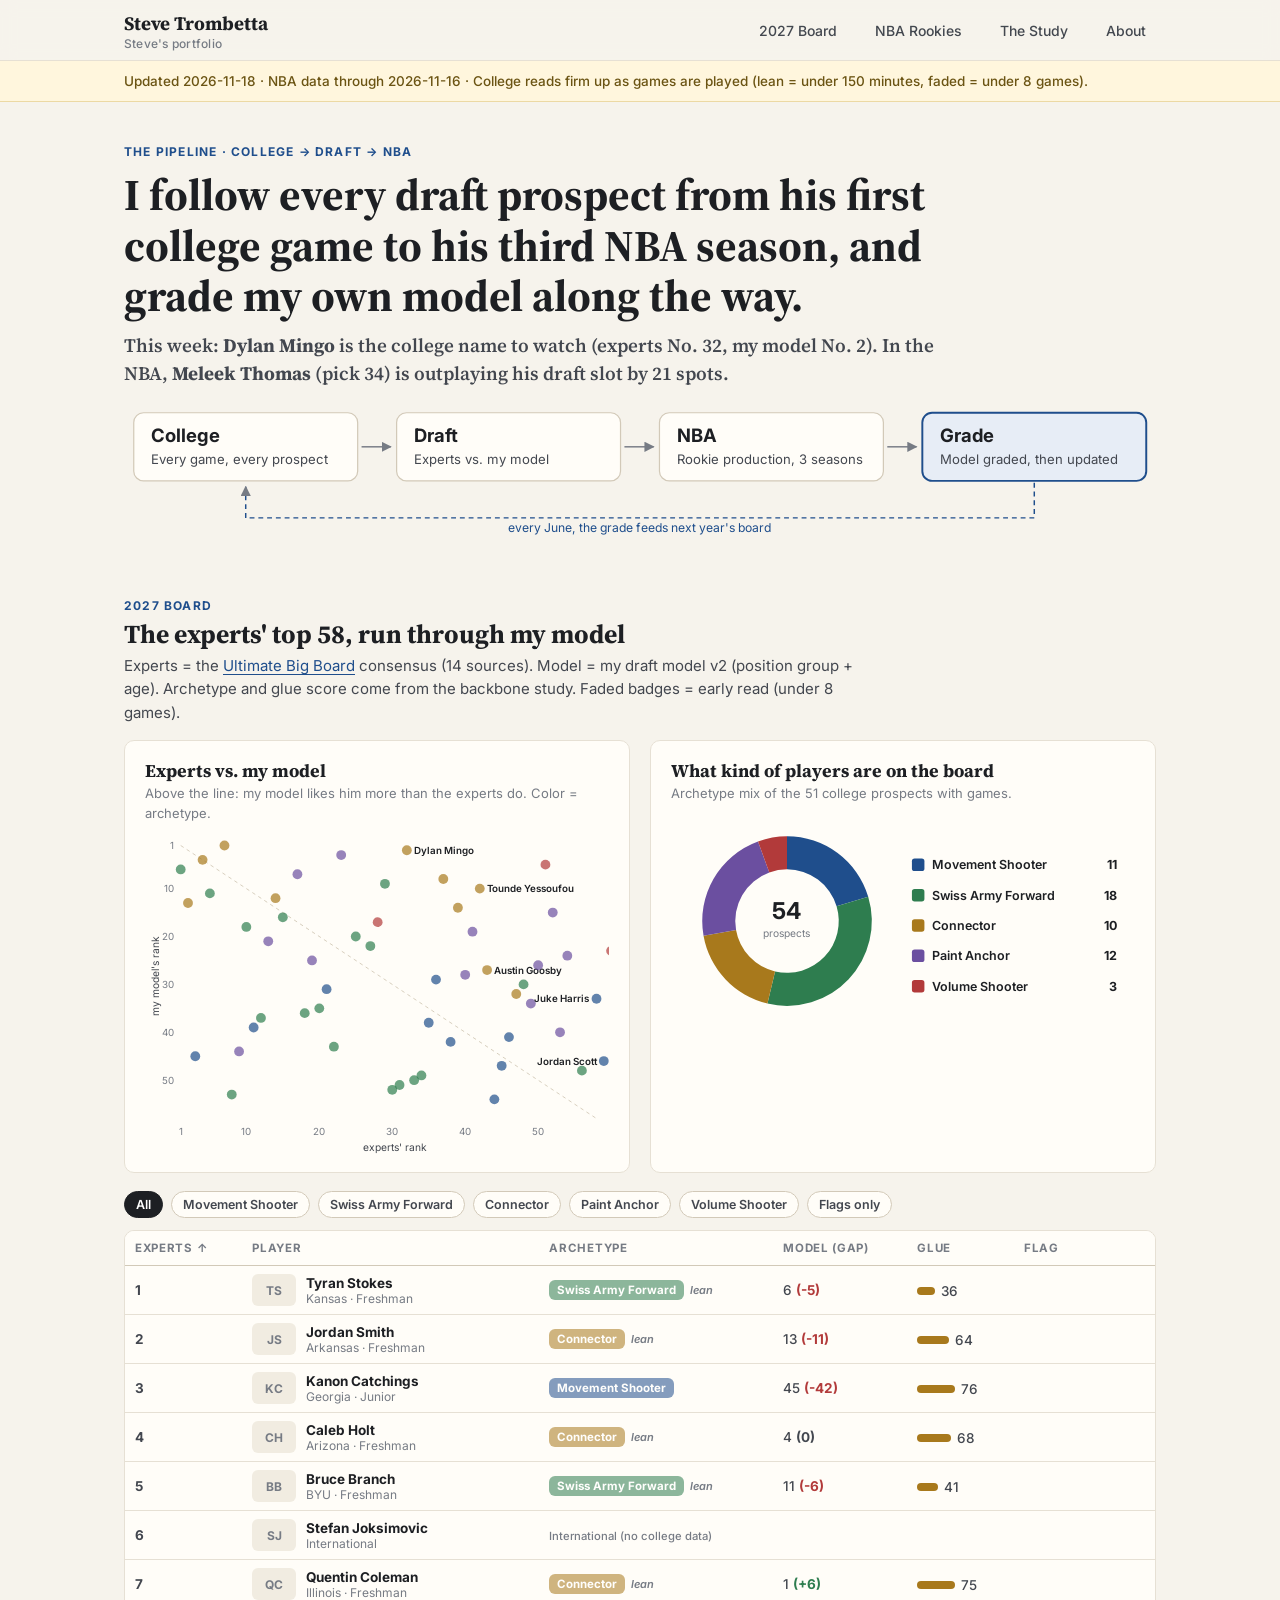
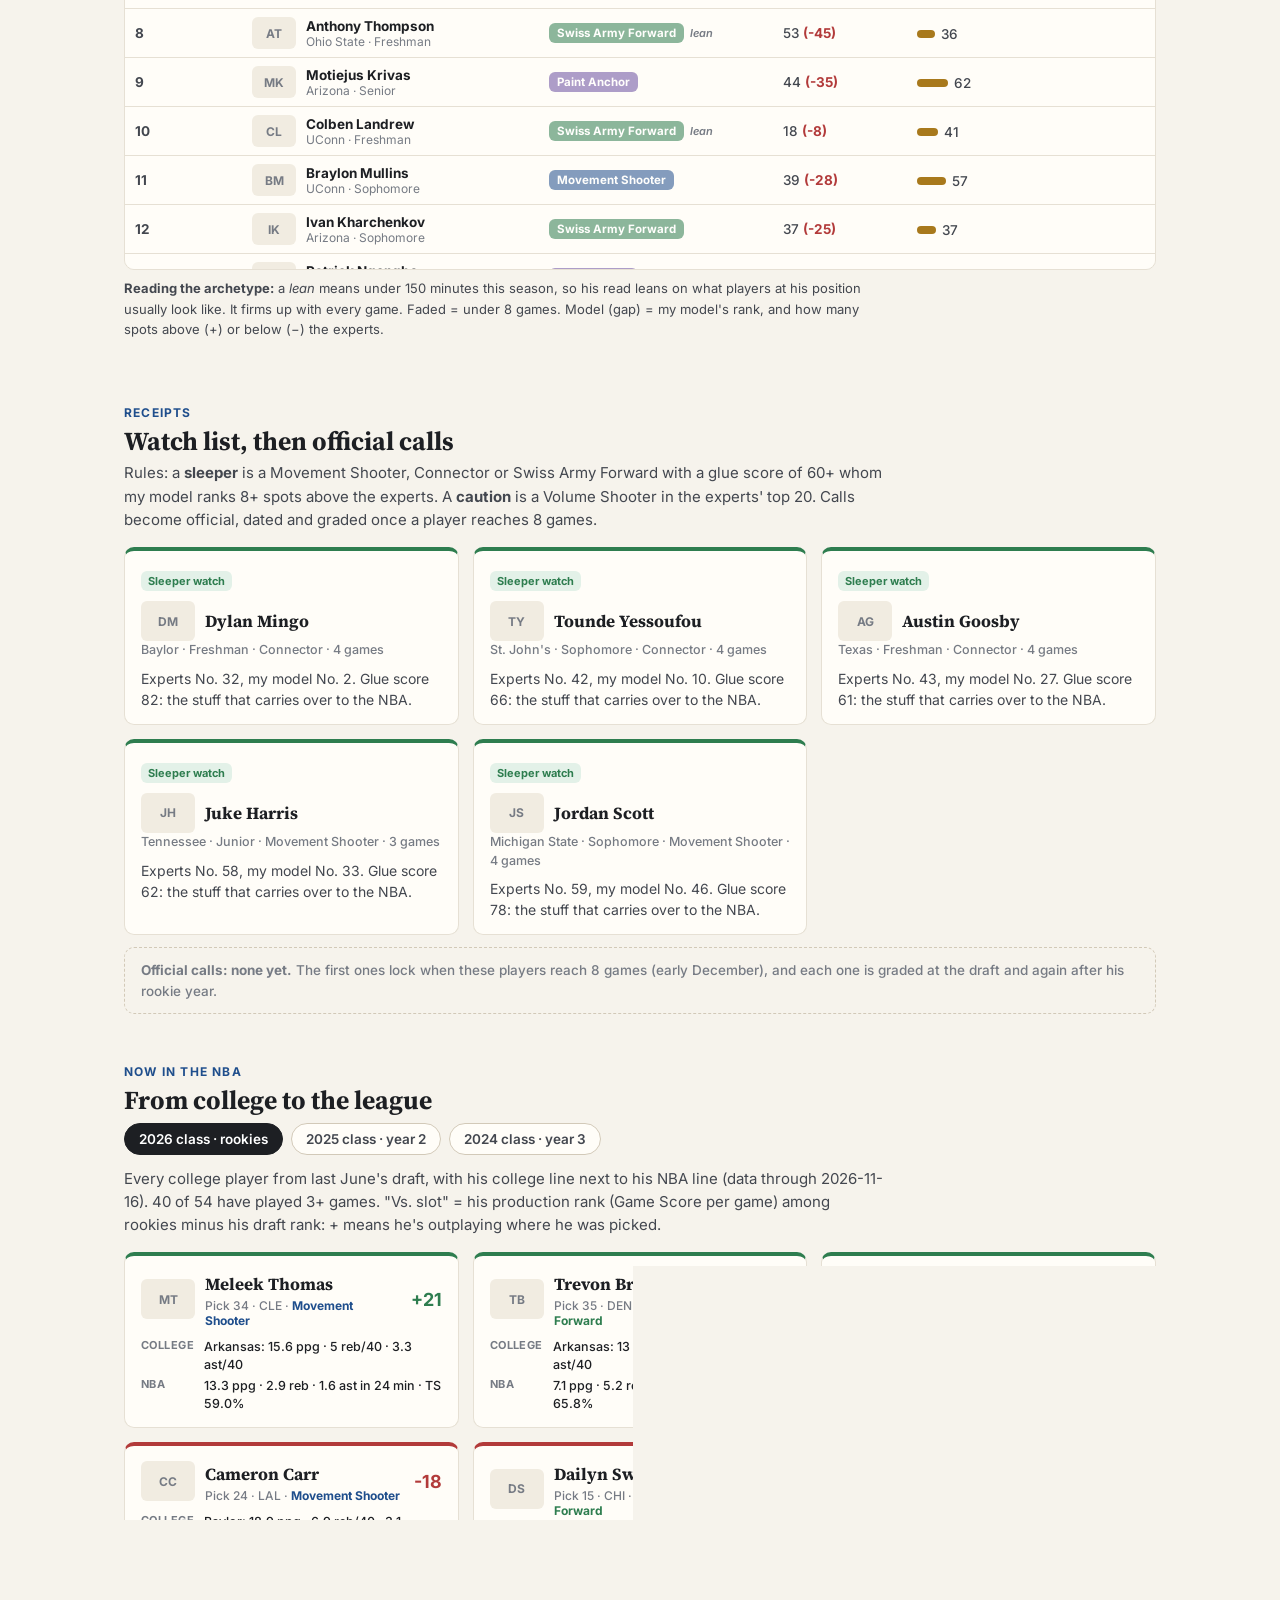
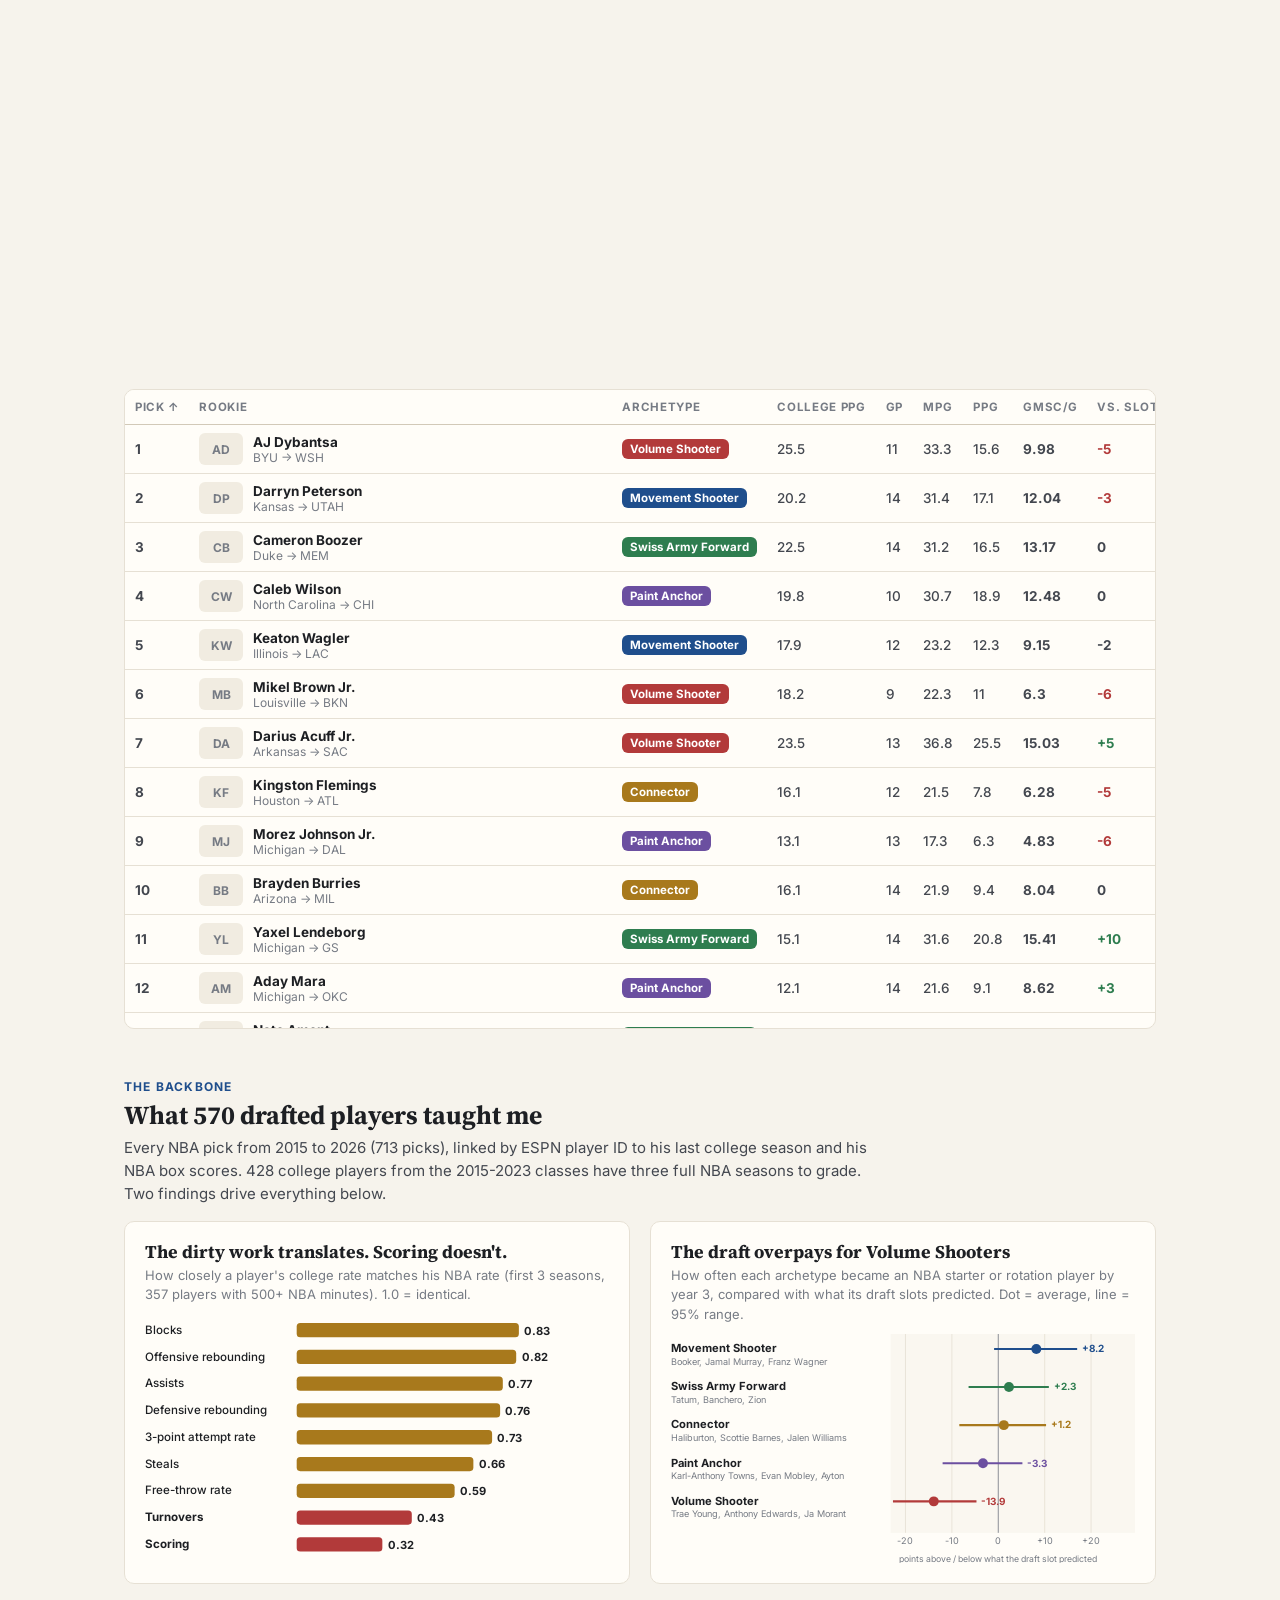
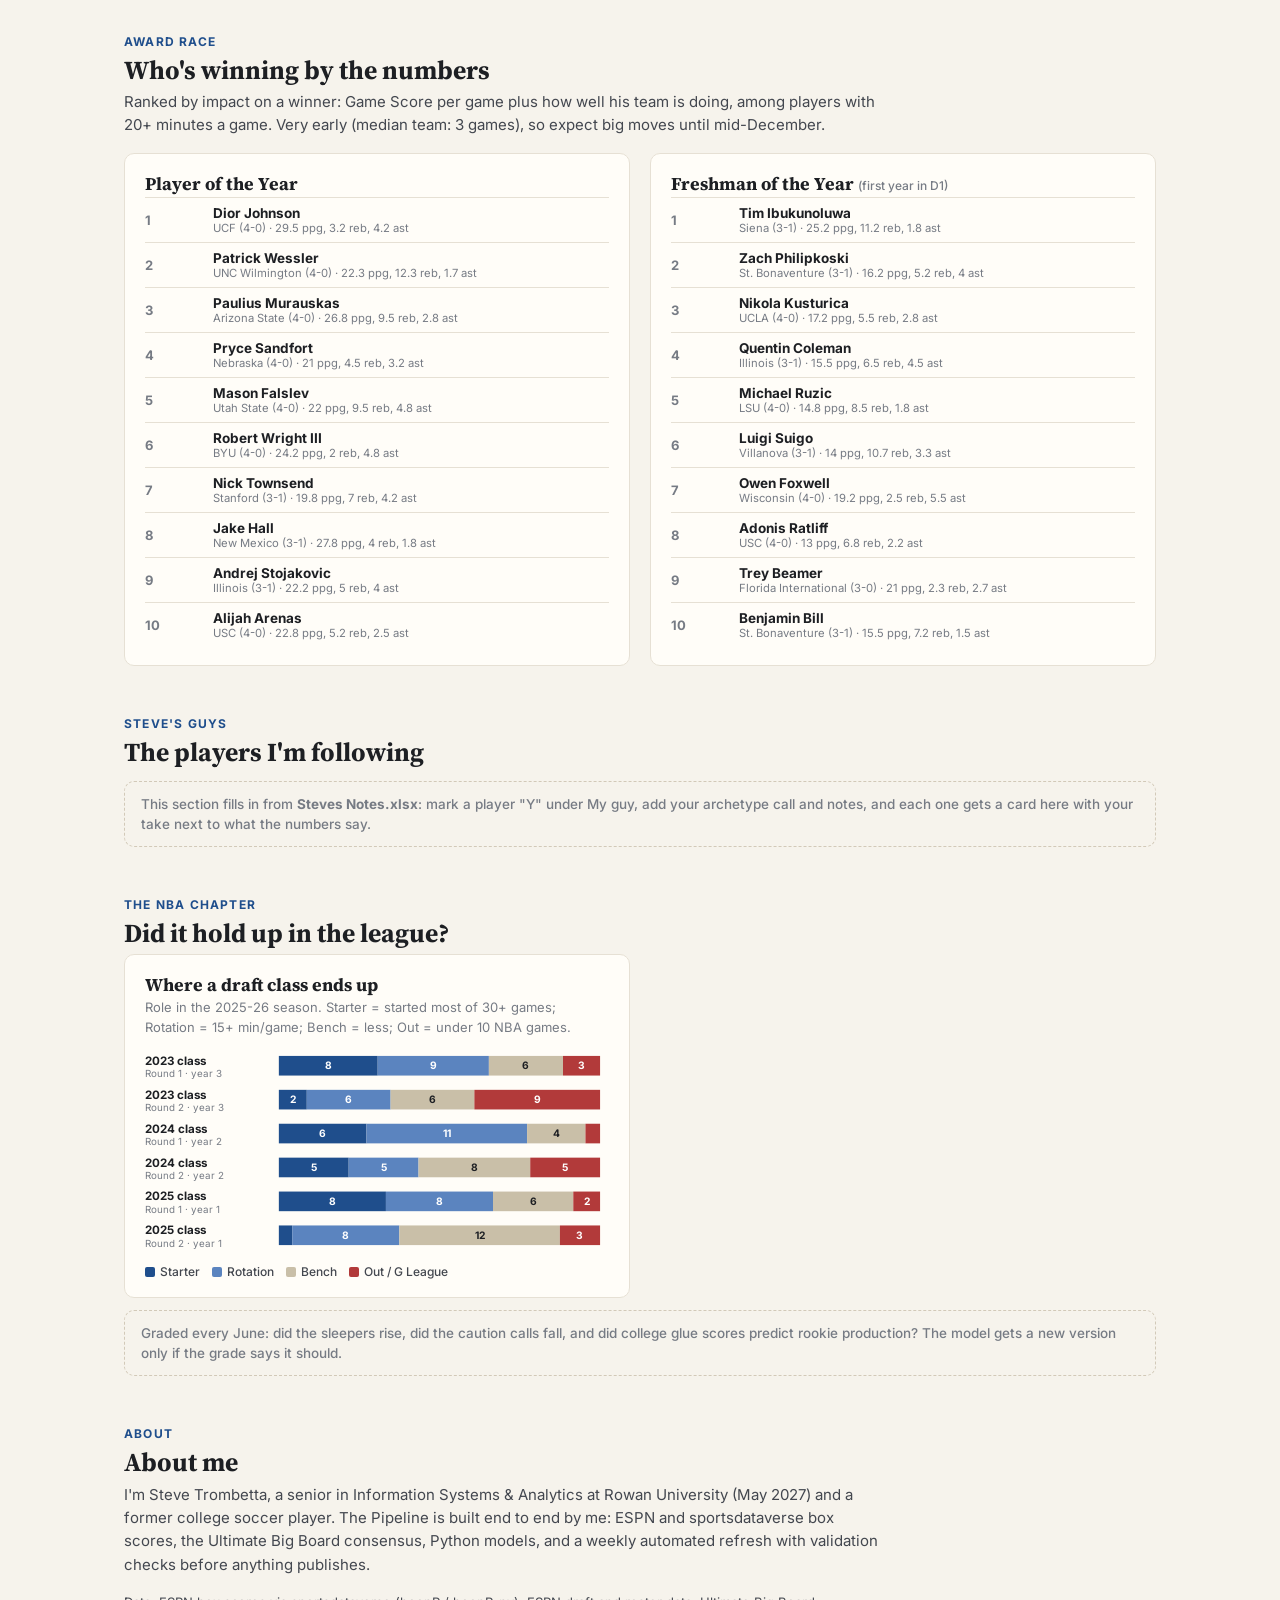
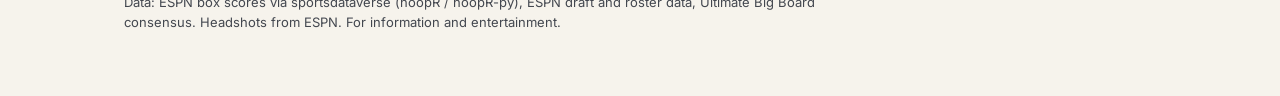
==== commit 5be8b884: "Pipeline page: award race school logos" ====
--- a/docs/index.html
+++ b/docs/index.html
@@ -318,6 +318,7 @@
 .rc .ln{display:grid;grid-template-columns:auto 1fr;gap:2px 10px;font:500 12.5px/1.45 var(--f-ui);margin-top:10px}.rc .ln span:nth-child(odd){color:var(--ink3);font-weight:700;letter-spacing:.04em;text-transform:uppercase;font-size:11px}
 .pw{display:flex;gap:10px;align-items:center}.pw .hs,.pn .hs{width:44px;height:32px}.hs.ini{display:inline-flex;align-items:center;justify-content:center;font:700 12px var(--f-ui);color:var(--ink3);background:#f1ece1;border-radius:6px;flex:none}
 .pn small .nt{color:#a8791c;font-weight:600}
+.aw li{align-items:center}.aw li .tl{width:28px;height:28px;object-fit:contain;flex:none;display:inline-block}
 .ctab .chip{font-size:13.5px;padding:7px 14px}
 .hero h1{font:700 clamp(30px,4.2vw,44px)/1.15 var(--f-serif);margin:6px 0 10px;max-width:900px}.hero .take{font:600 19px/1.45 var(--f-serif);color:var(--ink2);max-width:820px;margin:0}
 </style></head><body>
@@ -367,7 +368,7 @@
 <p class="sd" style="font-size:13px">Data: ESPN box scores via sportsdataverse (hoopR / hoopR-py), ESPN draft and roster data, Ultimate Big Board consensus. Headshots from ESPN. For information and entertainment.</p></section>
 <div style="height:40px"></div></div>
 <script>
-const D = {"updated": "2026-11-18", "nba_through": "2026-11-16", "rookies": [{"pick": 1, "name": "AJ Dybantsa", "aid": "5142718", "college": "BYU", "archetype": "Volume Shooter", "c_ppg": 25.5, "c_reb40": 7.8, "c_ast40": 4.3, "c_stk40": 1.6, "team": "WSH", "gp": 11, "starts": 11.0, "mpg": 33.3, "ppg": 15.6, "rpg": 6.1, "apg": 2.3, "ts": 0.482, "gs_g": 9.98, "n_reb36": 6.6, "n_ast36": 2.5, "n_stk36": 1.8, "nba_status": null, "note": null, "prod_rank": 6.0, "vs_slot": -5.0}, {"pick": 2, "name": "Darryn Peterson", "aid": "5041955", "college": "Kansas", "archetype": "Movement Shooter", "c_ppg": 20.2, "c_reb40": 5.8, "c_ast40": 2.2, "c_stk40": 2.8, "team": "UTAH", "gp": 14, "starts": 14.0, "mpg": 31.4, "ppg": 17.1, "rpg": 4.3, "apg": 3.8, "ts": 0.524, "gs_g": 12.04, "n_reb36": 4.9, "n_ast36": 4.3, "n_stk36": 2.3, "nba_status": null, "note": null, "prod_rank": 5.0, "vs_slot": -3.0}, {"pick": 3, "name": "Cameron Boozer", "aid": "5041935", "college": "Duke", "archetype": "Swiss Army Forward", "c_ppg": 22.5, "c_reb40": 12.2, "c_ast40": 4.9, "c_stk40": 2.4, "team": "MEM", "gp": 14, "starts": 14.0, "mpg": 31.2, "ppg": 16.5, "rpg": 9.5, "apg": 5.4, "ts": 0.523, "gs_g": 13.17, "n_reb36": 11.0, "n_ast36": 6.2, "n_stk36": 1.6, "nba_status": null, "note": null, "prod_rank": 3.0, "vs_slot": 0.0}, {"pick": 4, "name": "Caleb Wilson", "aid": "5095151", "college": "North Carolina", "archetype": "Paint Anchor", "c_ppg": 19.8, "c_reb40": 12.0, "c_ast40": 3.4, "c_stk40": 3.7, "team": "CHI", "gp": 10, "starts": 10.0, "mpg": 30.7, "ppg": 18.9, "rpg": 6.2, "apg": 1.9, "ts": 0.525, "gs_g": 12.48, "n_reb36": 7.3, "n_ast36": 2.2, "n_stk36": 3.2, "nba_status": null, "note": null, "prod_rank": 4.0, "vs_slot": 0.0}, {"pick": 5, "name": "Keaton Wagler", "aid": "5254165", "college": "Illinois", "archetype": "Movement Shooter", "c_ppg": 17.9, "c_reb40": 6.0, "c_ast40": 5.0, "c_stk40": 1.5, "team": "LAC", "gp": 12, "starts": 0.0, "mpg": 23.2, "ppg": 12.3, "rpg": 3.4, "apg": 3.3, "ts": 0.578, "gs_g": 9.15, "n_reb36": 5.3, "n_ast36": 5.2, "n_stk36": 1.6, "nba_status": null, "note": null, "prod_rank": 7.0, "vs_slot": -2.0}, {"pick": 6, "name": "Mikel Brown Jr.", "aid": "5101761", "college": "Louisville", "archetype": "Volume Shooter", "c_ppg": 18.2, "c_reb40": 4.6, "c_ast40": 6.5, "c_stk40": 1.9, "team": "BKN", "gp": 9, "starts": 0.0, "mpg": 22.3, "ppg": 11.0, "rpg": 1.9, "apg": 3.8, "ts": 0.476, "gs_g": 6.3, "n_reb36": 3.0, "n_ast36": 6.1, "n_stk36": 1.4, "nba_status": null, "note": null, "prod_rank": 12.0, "vs_slot": -6.0}, {"pick": 7, "name": "Darius Acuff Jr.", "aid": "5142620", "college": "Arkansas", "archetype": "Volume Shooter", "c_ppg": 23.5, "c_reb40": 3.5, "c_ast40": 7.3, "c_stk40": 1.3, "team": "SAC", "gp": 13, "starts": 13.0, "mpg": 36.8, "ppg": 25.5, "rpg": 3.5, "apg": 7.1, "ts": 0.516, "gs_g": 15.03, "n_reb36": 3.5, "n_ast36": 6.9, "n_stk36": 1.1, "nba_status": null, "note": null, "prod_rank": 2.0, "vs_slot": 5.0}, {"pick": 8, "name": "Kingston Flemings", "aid": "5149077", "college": "Houston", "archetype": "Connector", "c_ppg": 16.1, "c_reb40": 5.1, "c_ast40": 6.6, "c_stk40": 2.3, "team": "ATL", "gp": 12, "starts": 5.0, "mpg": 21.5, "ppg": 7.8, "rpg": 2.5, "apg": 4.1, "ts": 0.59, "gs_g": 6.28, "n_reb36": 4.2, "n_ast36": 6.8, "n_stk36": 1.7, "nba_status": null, "note": null, "prod_rank": 13.0, "vs_slot": -5.0}, {"pick": 9, "name": "Morez Johnson Jr.", "aid": "4873153", "college": "Michigan", "archetype": "Paint Anchor", "c_ppg": 13.1, "c_reb40": 11.7, "c_ast40": 1.9, "c_stk40": 2.8, "team": "DAL", "gp": 13, "starts": 0.0, "mpg": 17.3, "ppg": 6.3, "rpg": 4.7, "apg": 1.3, "ts": 0.491, "gs_g": 4.83, "n_reb36": 9.8, "n_ast36": 2.7, "n_stk36": 1.4, "nba_status": null, "note": null, "prod_rank": 15.0, "vs_slot": -6.0}, {"pick": 10, "name": "Brayden Burries", "aid": "5082206", "college": "Arizona", "archetype": "Connector", "c_ppg": 16.1, "c_reb40": 6.6, "c_ast40": 3.3, "c_stk40": 2.3, "team": "MIL", "gp": 14, "starts": 8.0, "mpg": 21.9, "ppg": 9.4, "rpg": 5.4, "apg": 2.4, "ts": 0.526, "gs_g": 8.04, "n_reb36": 8.8, "n_ast36": 3.9, "n_stk36": 1.3, "nba_status": null, "note": null, "prod_rank": 10.0, "vs_slot": 0.0}, {"pick": 11, "name": "Yaxel Lendeborg", "aid": "5175737", "college": "Michigan", "archetype": "Swiss Army Forward", "c_ppg": 15.1, "c_reb40": 9.0, "c_ast40": 4.3, "c_stk40": 3.1, "team": "GS", "gp": 14, "starts": 14.0, "mpg": 31.6, "ppg": 20.8, "rpg": 7.4, "apg": 3.4, "ts": 0.599, "gs_g": 15.41, "n_reb36": 8.5, "n_ast36": 3.9, "n_stk36": 2.0, "nba_status": null, "note": null, "prod_rank": 1.0, "vs_slot": 10.0}, {"pick": 12, "name": "Aday Mara", "aid": "5174983", "college": "Michigan", "archetype": "Paint Anchor", "c_ppg": 12.1, "c_reb40": 11.6, "c_ast40": 4.1, "c_stk40": 5.0, "team": "OKC", "gp": 14, "starts": 4.0, "mpg": 21.6, "ppg": 9.1, "rpg": 6.5, "apg": 1.4, "ts": 0.642, "gs_g": 8.62, "n_reb36": 10.8, "n_ast36": 2.4, "n_stk36": 3.0, "nba_status": null, "note": null, "prod_rank": 9.0, "vs_slot": 3.0}, {"pick": 13, "name": "Nate Ament", "aid": "5164559", "college": "Tennessee", "archetype": "Swiss Army Forward", "c_ppg": 16.7, "c_reb40": 8.6, "c_ast40": 3.2, "c_stk40": 2.2, "team": "MIL", "gp": 12, "starts": 1.0, "mpg": 17.6, "ppg": 7.3, "rpg": 2.6, "apg": 0.6, "ts": 0.56, "gs_g": 4.54, "n_reb36": 5.3, "n_ast36": 1.2, "n_stk36": 1.7, "nba_status": null, "note": null, "prod_rank": 18.0, "vs_slot": -5.0}, {"pick": 14, "name": "Hannes Steinbach", "aid": "5281370", "college": "Washington", "archetype": "Paint Anchor", "c_ppg": 18.5, "c_reb40": 13.6, "c_ast40": 1.8, "c_stk40": 2.7, "team": "CHA", "gp": 5, "starts": 0.0, "mpg": 12.6, "ppg": 2.8, "rpg": 4.2, "apg": 0.4, "ts": 0.426, "gs_g": 2.76, "n_reb36": 12.0, "n_ast36": 1.1, "n_stk36": 1.7, "nba_status": null, "note": null, "prod_rank": 24.0, "vs_slot": -10.0}, {"pick": 15, "name": "Dailyn Swain", "aid": "4848625", "college": "Texas", "archetype": "Swiss Army Forward", "c_ppg": 17.3, "c_reb40": 9.2, "c_ast40": 4.4, "c_stk40": 2.4, "team": "CHI", "gp": 3, "starts": 0.0, "mpg": 7.0, "ppg": 1.7, "rpg": 1.3, "apg": 1.0, "ts": 0.46, "gs_g": 1.2, "n_reb36": 6.9, "n_ast36": 5.1, "n_stk36": 3.4, "nba_status": null, "note": null, "prod_rank": 33.0, "vs_slot": -18.0}, {"pick": 16, "name": "Bennett Stirtz", "aid": "5241364", "college": "Iowa", "archetype": "Connector", "c_ppg": 19.8, "c_reb40": 2.8, "c_ast40": 4.7, "c_stk40": 1.7, "team": "OKC", "gp": 14, "starts": 0.0, "mpg": 18.0, "ppg": 7.1, "rpg": 1.1, "apg": 1.1, "ts": 0.608, "gs_g": 5.39, "n_reb36": 2.3, "n_ast36": 2.3, "n_stk36": 1.9, "nba_status": null, "note": null, "prod_rank": 14.0, "vs_slot": 2.0}, {"pick": 17, "name": "Ebuka Okorie", "aid": "5258459", "college": "Stanford", "archetype": "Volume Shooter", "c_ppg": 23.2, "c_reb40": 4.2, "c_ast40": 4.1, "c_stk40": 2.2, "team": "DET", "gp": 5, "starts": 0.0, "mpg": 4.2, "ppg": 2.2, "rpg": 0.4, "apg": 0.6, "ts": 0.413, "gs_g": 1.18, "n_reb36": 3.4, "n_ast36": 5.1, "n_stk36": 1.7, "nba_status": null, "note": null, "prod_rank": 34.0, "vs_slot": -17.0}, {"pick": 18, "name": "Christian Anderson Jr.", "aid": "5060701", "college": "Texas Tech", "archetype": "Volume Shooter", "c_ppg": 18.5, "c_reb40": 3.7, "c_ast40": 7.7, "c_stk40": 1.8, "team": "CHA", "gp": 12, "starts": 0.0, "mpg": 13.3, "ppg": 5.2, "rpg": 1.6, "apg": 1.8, "ts": 0.483, "gs_g": 2.72, "n_reb36": 4.3, "n_ast36": 4.7, "n_stk36": 1.8, "nba_status": null, "note": null, "prod_rank": 25.0, "vs_slot": -7.0}, {"pick": 19, "name": "Allen Graves", "aid": "5149115", "college": "Santa Clara", "archetype": "Swiss Army Forward", "c_ppg": 11.8, "c_reb40": 11.5, "c_ast40": 3.2, "c_stk40": 5.1, "team": "TOR", "gp": 13, "starts": 0.0, "mpg": 13.8, "ppg": 4.4, "rpg": 2.8, "apg": 0.8, "ts": 0.498, "gs_g": 4.26, "n_reb36": 7.2, "n_ast36": 2.2, "n_stk36": 2.2, "nba_status": null, "note": null, "prod_rank": 19.0, "vs_slot": 0.0}, {"pick": 20, "name": "Jayden Quaintance", "aid": "5101845", "college": "Kentucky", "archetype": "Paint Anchor", "c_ppg": 8.7, "c_reb40": 10.8, "c_ast40": 2.0, "c_stk40": 4.9, "team": "SA", "gp": 0, "starts": null, "mpg": null, "ppg": null, "rpg": null, "apg": null, "ts": null, "gs_g": null, "n_reb36": null, "n_ast36": null, "n_stk36": null, "nba_status": "Active", "note": "Out (knee), not cleared yet; return ~Dec 3", "prod_rank": null, "vs_slot": null}, {"pick": 22, "name": "Labaron Philon Jr.", "aid": "4873090", "college": "Alabama", "archetype": "Volume Shooter", "c_ppg": 22.0, "c_reb40": 4.6, "c_ast40": 6.5, "c_stk40": 1.7, "team": "PHI", "gp": 9, "starts": 0.0, "mpg": 5.9, "ppg": 2.2, "rpg": 0.9, "apg": 0.6, "ts": 0.442, "gs_g": 1.03, "n_reb36": 5.4, "n_ast36": 3.4, "n_stk36": 0.7, "nba_status": null, "note": null, "prod_rank": 35.0, "vs_slot": -15.0}, {"pick": 23, "name": "Zuby Ejiofor", "aid": "5106262", "college": "St. John's", "archetype": "Paint Anchor", "c_ppg": 16.3, "c_reb40": 9.7, "c_ast40": 4.7, "c_stk40": 4.4, "team": "ATL", "gp": 8, "starts": 0.0, "mpg": 11.2, "ppg": 4.8, "rpg": 3.0, "apg": 1.1, "ts": 0.641, "gs_g": 4.72, "n_reb36": 9.6, "n_ast36": 3.6, "n_stk36": 2.4, "nba_status": null, "note": null, "prod_rank": 16.0, "vs_slot": 5.0}, {"pick": 24, "name": "Cameron Carr", "aid": "5113969", "college": "Baylor", "archetype": "Movement Shooter", "c_ppg": 18.9, "c_reb40": 6.9, "c_ast40": 3.1, "c_stk40": 2.6, "team": "LAL", "gp": 5, "starts": 0.0, "mpg": 4.6, "ppg": 0.4, "rpg": 1.0, "apg": 0.0, "ts": 0.167, "gs_g": -0.62, "n_reb36": 7.8, "n_ast36": 0.0, "n_stk36": 0.0, "nba_status": null, "note": null, "prod_rank": 40.0, "vs_slot": -18.0}, {"pick": 26, "name": "Tarris Reed Jr.", "aid": "5105809", "college": "UConn", "archetype": "Paint Anchor", "c_ppg": 14.7, "c_reb40": 13.1, "c_ast40": 3.3, "c_stk40": 4.2, "team": "SA", "gp": 9, "starts": 0.0, "mpg": 6.0, "ppg": 2.0, "rpg": 2.9, "apg": 0.3, "ts": 0.571, "gs_g": 1.66, "n_reb36": 17.3, "n_ast36": 2.0, "n_stk36": 2.7, "nba_status": null, "note": null, "prod_rank": 31.0, "vs_slot": -8.0}, {"pick": 27, "name": "Chris Cenac Jr.", "aid": "5142621", "college": "Houston", "archetype": "Swiss Army Forward", "c_ppg": 9.5, "c_reb40": 12.7, "c_ast40": 1.2, "c_stk40": 2.0, "team": "BOS", "gp": 5, "starts": 0.0, "mpg": 5.6, "ppg": 3.6, "rpg": 1.6, "apg": 0.2, "ts": 0.699, "gs_g": 2.3, "n_reb36": 10.3, "n_ast36": 1.3, "n_stk36": 0.0, "nba_status": null, "note": null, "prod_rank": 28.0, "vs_slot": -4.0}, {"pick": 28, "name": "Joshua Jefferson", "aid": "4870564", "college": "Iowa State", "archetype": "Swiss Army Forward", "c_ppg": 16.4, "c_reb40": 9.6, "c_ast40": 6.2, "c_stk40": 3.2, "team": "BKN", "gp": 1, "starts": 0.0, "mpg": 4.0, "ppg": 0.0, "rpg": 0.0, "apg": 0.0, "ts": 0.0, "gs_g": -2.8, "n_reb36": 0.0, "n_ast36": 0.0, "n_stk36": 0.0, "nba_status": null, "note": "Mostly in the G League (Long Island Nets)", "prod_rank": null, "vs_slot": null}, {"pick": 29, "name": "Alex Karaban", "aid": "4917149", "college": "UConn", "archetype": "Movement Shooter", "c_ppg": 13.2, "c_reb40": 6.1, "c_ast40": 2.7, "c_stk40": 1.9, "team": "SAC", "gp": 6, "starts": 0.0, "mpg": 13.0, "ppg": 1.2, "rpg": 1.5, "apg": 0.5, "ts": 0.354, "gs_g": 0.28, "n_reb36": 4.2, "n_ast36": 1.4, "n_stk36": 0.9, "nba_status": null, "note": null, "prod_rank": 38.0, "vs_slot": -13.0}, {"pick": 30, "name": "Koa Peat", "aid": "5041953", "college": "Arizona", "archetype": "Swiss Army Forward", "c_ppg": 14.1, "c_reb40": 8.1, "c_ast40": 3.7, "c_stk40": 1.9, "team": "PHX", "gp": 8, "starts": 0.0, "mpg": 4.5, "ppg": 3.1, "rpg": 0.9, "apg": 0.1, "ts": 0.682, "gs_g": 2.34, "n_reb36": 7.0, "n_ast36": 1.0, "n_stk36": 0.0, "nba_status": null, "note": null, "prod_rank": 27.0, "vs_slot": -1.0}, {"pick": 31, "name": "Bruce Thornton", "aid": "5105837", "college": "Ohio State", "archetype": "Movement Shooter", "c_ppg": 19.9, "c_reb40": 5.6, "c_ast40": 4.3, "c_stk40": 1.5, "team": "HOU", "gp": 10, "starts": 0.0, "mpg": 4.1, "ppg": 2.1, "rpg": 0.1, "apg": 0.0, "ts": 0.577, "gs_g": 1.03, "n_reb36": 0.9, "n_ast36": 0.0, "n_stk36": 0.9, "nba_status": null, "note": null, "prod_rank": 35.0, "vs_slot": -8.0}, {"pick": 32, "name": "Richie Saunders", "aid": "5105462", "college": "BYU", "archetype": "Movement Shooter", "c_ppg": 18.0, "c_reb40": 7.4, "c_ast40": 2.7, "c_stk40": 2.6, "team": "MEM", "gp": 0, "starts": null, "mpg": null, "ppg": null, "rpg": null, "apg": null, "ts": null, "gs_g": null, "n_reb36": null, "n_ast36": null, "n_stk36": null, "nba_status": "Active", "note": "Two-way deal; out (knee)", "prod_rank": null, "vs_slot": null}, {"pick": 33, "name": "Isaiah Evans", "aid": "5061585", "college": "Duke", "archetype": "Movement Shooter", "c_ppg": 15.0, "c_reb40": 4.5, "c_ast40": 1.8, "c_stk40": 1.9, "team": "MIN", "gp": 7, "starts": 0.0, "mpg": 3.4, "ppg": 0.3, "rpg": 0.3, "apg": 0.3, "ts": 0.111, "gs_g": -0.59, "n_reb36": 3.0, "n_ast36": 3.0, "n_stk36": 0.0, "nba_status": null, "note": null, "prod_rank": 39.0, "vs_slot": -11.0}, {"pick": 34, "name": "Meleek Thomas", "aid": "5041951", "college": "Arkansas", "archetype": "Movement Shooter", "c_ppg": 15.6, "c_reb40": 5.0, "c_ast40": 3.3, "c_stk40": 2.3, "team": "CLE", "gp": 12, "starts": 3.0, "mpg": 24.0, "ppg": 13.3, "rpg": 2.9, "apg": 1.6, "ts": 0.59, "gs_g": 9.02, "n_reb36": 4.4, "n_ast36": 2.4, "n_stk36": 2.1, "nba_status": null, "note": null, "prod_rank": 8.0, "vs_slot": 21.0}, {"pick": 35, "name": "Trevon Brazile", "aid": "4698719", "college": "Arkansas", "archetype": "Swiss Army Forward", "c_ppg": 13.0, "c_reb40": 9.3, "c_ast40": 2.0, "c_stk40": 3.9, "team": "DEN", "gp": 12, "starts": 1.0, "mpg": 19.6, "ppg": 7.1, "rpg": 5.2, "apg": 0.4, "ts": 0.658, "gs_g": 6.42, "n_reb36": 9.7, "n_ast36": 0.8, "n_stk36": 1.7, "nba_status": null, "note": null, "prod_rank": 11.0, "vs_slot": 19.0}, {"pick": 36, "name": "Baba Miller", "aid": "5075626", "college": "Cincinnati", "archetype": "Paint Anchor", "c_ppg": 13.0, "c_reb40": 13.0, "c_ast40": 4.7, "c_stk40": 2.4, "team": "LAC", "gp": 10, "starts": 0.0, "mpg": 9.8, "ppg": 4.3, "rpg": 2.4, "apg": 0.9, "ts": 0.671, "gs_g": 4.17, "n_reb36": 8.8, "n_ast36": 3.3, "n_stk36": 4.4, "nba_status": null, "note": null, "prod_rank": 20.0, "vs_slot": 11.0}, {"pick": 37, "name": "Ryan Conwell", "aid": "5107157", "college": "Louisville", "archetype": "Movement Shooter", "c_ppg": 18.8, "c_reb40": 6.2, "c_ast40": 3.5, "c_stk40": 1.7, "team": "MIA", "gp": 12, "starts": 0.0, "mpg": 16.8, "ppg": 6.8, "rpg": 1.8, "apg": 1.4, "ts": 0.534, "gs_g": 4.68, "n_reb36": 3.9, "n_ast36": 3.0, "n_stk36": 1.6, "nba_status": null, "note": null, "prod_rank": 17.0, "vs_slot": 15.0}, {"pick": 38, "name": "Braden Smith", "aid": "5105854", "college": "Purdue", "archetype": "Volume Shooter", "c_ppg": 14.3, "c_reb40": 4.1, "c_ast40": 10.3, "c_stk40": 2.2, "team": "IND", "gp": 7, "starts": 4.0, "mpg": 15.1, "ppg": 4.3, "rpg": 0.7, "apg": 2.7, "ts": 0.488, "gs_g": 3.97, "n_reb36": 1.7, "n_ast36": 6.5, "n_stk36": 3.7, "nba_status": null, "note": null, "prod_rank": 21.0, "vs_slot": 12.0}, {"pick": 40, "name": "Dillon Mitchell", "aid": "5106283", "college": "St. John's", "archetype": "Swiss Army Forward", "c_ppg": 8.3, "c_reb40": 10.0, "c_ast40": 4.3, "c_stk40": 2.8, "team": "BOS", "gp": 1, "starts": 0.0, "mpg": 2.0, "ppg": 0.0, "rpg": 0.0, "apg": 0.0, "ts": null, "gs_g": 0.0, "n_reb36": 0.0, "n_ast36": 0.0, "n_stk36": 0.0, "nba_status": null, "note": null, "prod_rank": null, "vs_slot": null}, {"pick": 41, "name": "Otega Oweh", "aid": "5106270", "college": "Kentucky", "archetype": "Connector", "c_ppg": 18.6, "c_reb40": 5.9, "c_ast40": 3.3, "c_stk40": 2.5, "team": null, "gp": 0, "starts": null, "mpg": null, "ppg": null, "rpg": null, "apg": null, "ts": null, "gs_g": null, "n_reb36": null, "n_ast36": null, "n_stk36": null, "nba_status": "Free Agent", "note": "Free agent (last with OKC)", "prod_rank": null, "vs_slot": null}, {"pick": 42, "name": "Ja'Kobi Gillespie", "aid": "5107968", "college": "Tennessee", "archetype": "Connector", "c_ppg": 18.4, "c_reb40": 3.3, "c_ast40": 6.3, "c_stk40": 2.7, "team": "SA", "gp": 2, "starts": 0.0, "mpg": 2.0, "ppg": 2.5, "rpg": 0.0, "apg": 0.0, "ts": 0.625, "gs_g": 1.5, "n_reb36": 0.0, "n_ast36": 0.0, "n_stk36": 0.0, "nba_status": null, "note": null, "prod_rank": null, "vs_slot": null}, {"pick": 43, "name": "Tyler Bilodeau", "aid": "5105626", "college": "UCLA", "archetype": "Movement Shooter", "c_ppg": 17.6, "c_reb40": 7.4, "c_ast40": 1.4, "c_stk40": 1.1, "team": "BKN", "gp": 0, "starts": null, "mpg": null, "ppg": null, "rpg": null, "apg": null, "ts": null, "gs_g": null, "n_reb36": null, "n_ast36": null, "n_stk36": null, "nba_status": "Active", "note": "Two-way, G League (Long Island Nets)", "prod_rank": null, "vs_slot": null}, {"pick": 44, "name": "Maliq Brown", "aid": "5105337", "college": "Duke", "archetype": "Swiss Army Forward", "c_ppg": 4.9, "c_reb40": 10.2, "c_ast40": 3.2, "c_stk40": 4.8, "team": "SA", "gp": 1, "starts": 0.0, "mpg": 1.0, "ppg": 0.0, "rpg": 0.0, "apg": 1.0, "ts": null, "gs_g": 0.7, "n_reb36": 0.0, "n_ast36": 36.0, "n_stk36": 0.0, "nba_status": null, "note": null, "prod_rank": null, "vs_slot": null}, {"pick": 45, "name": "Emanuel Sharp", "aid": "5106058", "college": "Houston", "archetype": "Movement Shooter", "c_ppg": 15.5, "c_reb40": 4.0, "c_ast40": 2.4, "c_stk40": 1.7, "team": "SAC", "gp": 13, "starts": 0.0, "mpg": 17.5, "ppg": 4.9, "rpg": 1.2, "apg": 0.7, "ts": 0.527, "gs_g": 2.28, "n_reb36": 2.5, "n_ast36": 1.4, "n_stk36": 2.1, "nba_status": null, "note": null, "prod_rank": 29.0, "vs_slot": 5.0}, {"pick": 46, "name": "Felix Okpara", "aid": "5105841", "college": "Tennessee", "archetype": "Paint Anchor", "c_ppg": 8.0, "c_reb40": 9.4, "c_ast40": 0.7, "c_stk40": 2.8, "team": "WSH", "gp": 3, "starts": 0.0, "mpg": 2.0, "ppg": 1.0, "rpg": 0.7, "apg": 0.0, "ts": 0.521, "gs_g": 0.6, "n_reb36": 12.0, "n_ast36": 0.0, "n_stk36": 0.0, "nba_status": null, "note": null, "prod_rank": 37.0, "vs_slot": -2.0}, {"pick": 47, "name": "Tyler Nickel", "aid": "4838721", "college": "Vanderbilt", "archetype": "Movement Shooter", "c_ppg": 13.5, "c_reb40": 4.3, "c_ast40": 1.6, "c_stk40": 1.7, "team": "NY", "gp": 0, "starts": null, "mpg": null, "ppg": null, "rpg": null, "apg": null, "ts": null, "gs_g": null, "n_reb36": null, "n_ast36": null, "n_stk36": null, "nba_status": "Active", "note": "Two-way, G League (Westchester Knicks)", "prod_rank": null, "vs_slot": null}, {"pick": 48, "name": "Tobi Lawal", "aid": "5106040", "college": "Virginia Tech", "archetype": "Paint Anchor", "c_ppg": 12.3, "c_reb40": 11.7, "c_ast40": 0.8, "c_stk40": 2.0, "team": "DAL", "gp": 8, "starts": 0.0, "mpg": 4.6, "ppg": 1.4, "rpg": 1.1, "apg": 0.4, "ts": 0.458, "gs_g": 1.35, "n_reb36": 8.8, "n_ast36": 2.9, "n_stk36": 1.0, "nba_status": null, "note": null, "prod_rank": 32.0, "vs_slot": 4.0}, {"pick": 49, "name": "Bryce Hopkins", "aid": "4565698", "college": "St. John's", "archetype": "Swiss Army Forward", "c_ppg": 13.6, "c_reb40": 8.6, "c_ast40": 2.7, "c_stk40": 1.9, "team": "DEN", "gp": 8, "starts": 2.0, "mpg": 13.0, "ppg": 4.8, "rpg": 1.9, "apg": 0.4, "ts": 0.659, "gs_g": 3.4, "n_reb36": 5.2, "n_ast36": 1.0, "n_stk36": 0.7, "nba_status": null, "note": null, "prod_rank": 22.0, "vs_slot": 15.0}, {"pick": 50, "name": "Jaden Bradley", "aid": "4432737", "college": "Arizona", "archetype": "Connector", "c_ppg": 13.3, "c_reb40": 4.4, "c_ast40": 5.7, "c_stk40": 2.0, "team": "TOR", "gp": 9, "starts": 0.0, "mpg": 4.8, "ppg": 1.7, "rpg": 0.6, "apg": 0.9, "ts": 0.633, "gs_g": 1.67, "n_reb36": 4.2, "n_ast36": 6.7, "n_stk36": 3.3, "nba_status": null, "note": null, "prod_rank": 30.0, "vs_slot": 8.0}, {"pick": 51, "name": "Izaiyah Nelson", "aid": "5107251", "college": "South Florida", "archetype": "Paint Anchor", "c_ppg": 15.9, "c_reb40": 14.0, "c_ast40": 1.8, "c_stk40": 4.5, "team": "ORL", "gp": 0, "starts": null, "mpg": null, "ppg": null, "rpg": null, "apg": null, "ts": null, "gs_g": null, "n_reb36": null, "n_ast36": null, "n_stk36": null, "nba_status": "Active", "note": "Out (ankle)", "prod_rank": null, "vs_slot": null}, {"pick": 52, "name": "Henri Veesaar", "aid": "5105571", "college": "North Carolina", "archetype": "Swiss Army Forward", "c_ppg": 17.0, "c_reb40": 11.1, "c_ast40": 2.6, "c_stk40": 2.3, "team": "ATL", "gp": 0, "starts": null, "mpg": null, "ppg": null, "rpg": null, "apg": null, "ts": null, "gs_g": null, "n_reb36": null, "n_ast36": null, "n_stk36": null, "nba_status": "Active", "note": "Out for the season (torn ACL)", "prod_rank": null, "vs_slot": null}, {"pick": 53, "name": "Ugonna Onyenso", "aid": "5037878", "college": "Virginia", "archetype": "Paint Anchor", "c_ppg": 6.5, "c_reb40": 10.5, "c_ast40": 1.2, "c_stk40": 7.6, "team": "DET", "gp": 0, "starts": null, "mpg": null, "ppg": null, "rpg": null, "apg": null, "ts": null, "gs_g": null, "n_reb36": null, "n_ast36": null, "n_stk36": null, "nba_status": "Active", "note": "Two-way, G League (Motor City Cruise)", "prod_rank": null, "vs_slot": null}, {"pick": 54, "name": "Lajae Jones", "aid": "5108969", "college": "Florida State", "archetype": "Movement Shooter", "c_ppg": 12.7, "c_reb40": 7.8, "c_ast40": 1.5, "c_stk40": 3.0, "team": null, "gp": 0, "starts": null, "mpg": null, "ppg": null, "rpg": null, "apg": null, "ts": null, "gs_g": null, "n_reb36": null, "n_ast36": null, "n_stk36": null, "nba_status": "Free Agent", "note": "Free agent (last with GS)", "prod_rank": null, "vs_slot": null}, {"pick": 55, "name": "Nick Martinelli", "aid": "5105832", "college": "Northwestern", "archetype": "Movement Shooter", "c_ppg": 23.0, "c_reb40": 6.9, "c_ast40": 2.2, "c_stk40": 1.3, "team": "LAC", "gp": 5, "starts": 0.0, "mpg": 4.2, "ppg": 3.4, "rpg": 1.4, "apg": 0.4, "ts": 0.743, "gs_g": 2.72, "n_reb36": 12.0, "n_ast36": 3.4, "n_stk36": 0.0, "nba_status": null, "note": null, "prod_rank": 25.0, "vs_slot": 14.0}, {"pick": 58, "name": "Jaron Pierre Jr.", "aid": "4703115", "college": "SMU", "archetype": "Movement Shooter", "c_ppg": 17.6, "c_reb40": 5.9, "c_ast40": 2.5, "c_stk40": 1.7, "team": "NO", "gp": 4, "starts": 0.0, "mpg": 13.2, "ppg": 6.8, "rpg": 2.5, "apg": 0.0, "ts": 0.454, "gs_g": 2.78, "n_reb36": 6.8, "n_ast36": 0.0, "n_stk36": 2.0, "nba_status": null, "note": null, "prod_rank": 23.0, "vs_slot": 17.0}, {"pick": 59, "name": "Trey Kaufman-Renn", "aid": "4897438", "college": "Purdue", "archetype": "Swiss Army Forward", "c_ppg": 14.2, "c_reb40": 11.8, "c_ast40": 3.6, "c_stk40": 0.8, "team": "MIN", "gp": 0, "starts": null, "mpg": null, "ppg": null, "rpg": null, "apg": null, "ts": null, "gs_g": null, "n_reb36": null, "n_ast36": null, "n_stk36": null, "nba_status": "Inactive", "note": "Went back to college; Wolves keep his rights", "prod_rank": null, "vs_slot": null}], "sophomores": [{"pick": 1, "name": "Cooper Flagg", "aid": "5041939", "college": "Duke", "archetype": "Swiss Army Forward", "c_ppg": 19.2, "c_reb40": 9.8, "c_ast40": 5.5, "c_stk40": 3.6, "team": "DAL", "gp": 13, "starts": 13.0, "mpg": 33.4, "ppg": 23.5, "rpg": 6.7, "apg": 6.2, "ts": 0.579, "gs_g": 19.8, "n_reb36": 7.2, "n_ast36": 6.7, "n_stk36": 2.9, "note": null, "nba_status": null, "prod_rank": 1.0, "vs_slot": 0.0}, {"pick": 2, "name": "Dylan Harper", "aid": "5037871", "college": "Rutgers", "archetype": "Volume Shooter", "c_ppg": 19.4, "c_reb40": 5.6, "c_ast40": 4.9, "c_stk40": 2.5, "team": "SA", "gp": 14, "starts": 14.0, "mpg": 31.4, "ppg": 18.3, "rpg": 5.5, "apg": 4.7, "ts": 0.585, "gs_g": 15.19, "n_reb36": 6.3, "n_ast36": 5.4, "n_stk36": 1.3, "note": null, "nba_status": null, "prod_rank": 2.0, "vs_slot": 0.0}, {"pick": 3, "name": "VJ Edgecombe", "aid": "5124612", "college": "Baylor", "archetype": "Connector", "c_ppg": 15.0, "c_reb40": 6.9, "c_ast40": 3.9, "c_stk40": 3.3, "team": "PHI", "gp": 14, "starts": 14.0, "mpg": 33.4, "ppg": 12.9, "rpg": 6.4, "apg": 3.7, "ts": 0.541, "gs_g": 11.36, "n_reb36": 6.9, "n_ast36": 4.0, "n_stk36": 2.2, "note": null, "nba_status": null, "prod_rank": 4.0, "vs_slot": -1.0}, {"pick": 4, "name": "Kon Knueppel", "aid": "5061575", "college": "Duke", "archetype": "Movement Shooter", "c_ppg": 14.4, "c_reb40": 5.3, "c_ast40": 3.6, "c_stk40": 1.6, "team": "CHA", "gp": 1, "starts": 1.0, "mpg": 6.0, "ppg": 3.0, "rpg": 0.0, "apg": 0.0, "ts": 0.647, "gs_g": 0.3, "n_reb36": 0.0, "n_ast36": 0.0, "n_stk36": 0.0, "note": "Out (hamstring), re-check mid-December", "nba_status": null, "prod_rank": null, "vs_slot": null}, {"pick": 5, "name": "Ace Bailey", "aid": "4873138", "college": "Rutgers", "archetype": "Swiss Army Forward", "c_ppg": 17.6, "c_reb40": 8.6, "c_ast40": 1.5, "c_stk40": 2.7, "team": "UTAH", "gp": 14, "starts": 13.0, "mpg": 31.2, "ppg": 13.4, "rpg": 6.5, "apg": 2.0, "ts": 0.548, "gs_g": 10.24, "n_reb36": 7.5, "n_ast36": 2.3, "n_stk36": 2.1, "note": null, "nba_status": null, "prod_rank": 6.0, "vs_slot": -2.0}, {"pick": 6, "name": "Tre Johnson", "aid": "5238230", "college": "Texas", "archetype": "Movement Shooter", "c_ppg": 19.9, "c_reb40": 3.6, "c_ast40": 3.2, "c_stk40": 1.4, "team": "WSH", "gp": 13, "starts": 0.0, "mpg": 23.4, "ppg": 9.6, "rpg": 2.0, "apg": 1.1, "ts": 0.462, "gs_g": 4.78, "n_reb36": 3.1, "n_ast36": 1.7, "n_stk36": 1.2, "note": null, "nba_status": null, "prod_rank": 16.0, "vs_slot": -11.0}, {"pick": 7, "name": "Jeremiah Fears", "aid": "5144091", "college": "Oklahoma", "archetype": "Volume Shooter", "c_ppg": 17.1, "c_reb40": 5.5, "c_ast40": 5.5, "c_stk40": 2.3, "team": "NO", "gp": 15, "starts": 15.0, "mpg": 29.5, "ppg": 15.5, "rpg": 4.9, "apg": 5.5, "ts": 0.522, "gs_g": 11.28, "n_reb36": 5.9, "n_ast36": 6.8, "n_stk36": 1.8, "note": null, "nba_status": null, "prod_rank": 5.0, "vs_slot": 1.0}, {"pick": 8, "name": "Egor Demin", "aid": "5175643", "college": "College stats missing", "archetype": "No college data", "c_ppg": null, "c_reb40": null, "c_ast40": null, "c_stk40": null, "team": "BKN", "gp": 7, "starts": 7.0, "mpg": 23.3, "ppg": 10.4, "rpg": 2.0, "apg": 2.6, "ts": 0.561, "gs_g": 5.83, "n_reb36": 3.1, "n_ast36": 4.0, "n_stk36": 1.3, "note": null, "nba_status": null, "prod_rank": 15.0, "vs_slot": -8.0}, {"pick": 9, "name": "Collin Murray-Boyles", "aid": "5093267", "college": "South Carolina", "archetype": "Swiss Army Forward", "c_ppg": 16.8, "c_reb40": 10.8, "c_ast40": 3.1, "c_stk40": 3.7, "team": "TOR", "gp": 12, "starts": 6.0, "mpg": 24.3, "ppg": 10.1, "rpg": 5.2, "apg": 1.8, "ts": 0.551, "gs_g": 7.81, "n_reb36": 7.6, "n_ast36": 2.6, "n_stk36": 3.2, "note": null, "nba_status": null, "prod_rank": 9.0, "vs_slot": -1.0}, {"pick": 10, "name": "Khaman Maluach", "aid": "5203685", "college": "Duke", "archetype": "Paint Anchor", "c_ppg": 8.6, "c_reb40": 12.4, "c_ast40": 1.0, "c_stk40": 2.8, "team": "PHX", "gp": 13, "starts": 6.0, "mpg": 18.4, "ppg": 7.4, "rpg": 5.8, "apg": 1.2, "ts": 0.655, "gs_g": 7.28, "n_reb36": 11.4, "n_ast36": 2.3, "n_stk36": 2.6, "note": null, "nba_status": null, "prod_rank": 10.0, "vs_slot": -1.0}, {"pick": 11, "name": "Cedric Coward", "aid": "4903027", "college": "Washington State", "archetype": "Swiss Army Forward", "c_ppg": 16.0, "c_reb40": 8.7, "c_ast40": 2.8, "c_stk40": 2.7, "team": "MEM", "gp": 13, "starts": 13.0, "mpg": 28.7, "ppg": 14.1, "rpg": 8.8, "apg": 3.3, "ts": 0.604, "gs_g": 13.14, "n_reb36": 11.0, "n_ast36": 4.2, "n_stk36": 2.3, "note": null, "nba_status": null, "prod_rank": 3.0, "vs_slot": 7.0}, {"pick": 12, "name": "Noa Essengue", "aid": "5242496", "college": "Pro route", "archetype": "No college data", "c_ppg": null, "c_reb40": null, "c_ast40": null, "c_stk40": null, "team": "CHI", "gp": 12, "starts": 0.0, "mpg": 12.7, "ppg": 4.7, "rpg": 3.0, "apg": 0.7, "ts": 0.474, "gs_g": 2.53, "n_reb36": 8.5, "n_ast36": 1.9, "n_stk36": 1.7, "note": null, "nba_status": null, "prod_rank": 21.0, "vs_slot": -10.0}, {"pick": 13, "name": "Derik Queen", "aid": "4869780", "college": "Maryland", "archetype": "Paint Anchor", "c_ppg": 16.5, "c_reb40": 11.8, "c_ast40": 2.4, "c_stk40": 2.8, "team": "NO", "gp": 15, "starts": 0.0, "mpg": 21.9, "ppg": 12.2, "rpg": 6.5, "apg": 2.3, "ts": 0.604, "gs_g": 10.05, "n_reb36": 10.6, "n_ast36": 3.7, "n_stk36": 2.9, "note": null, "nba_status": null, "prod_rank": 8.0, "vs_slot": 4.0}, {"pick": 14, "name": "Carter Bryant", "aid": "5061568", "college": "Arizona", "archetype": "Movement Shooter", "c_ppg": 6.5, "c_reb40": 8.6, "c_ast40": 2.0, "c_stk40": 4.1, "team": "SA", "gp": 13, "starts": 0.0, "mpg": 10.9, "ppg": 3.8, "rpg": 0.9, "apg": 0.7, "ts": 0.492, "gs_g": 1.98, "n_reb36": 3.0, "n_ast36": 2.3, "n_stk36": 1.3, "note": null, "nba_status": null, "prod_rank": 23.0, "vs_slot": -10.0}, {"pick": 15, "name": "Thomas Sorber", "aid": "5061603", "college": "Georgetown", "archetype": "Swiss Army Forward", "c_ppg": 14.5, "c_reb40": 10.8, "c_ast40": 3.1, "c_stk40": 4.5, "team": "OKC", "gp": 0, "starts": null, "mpg": null, "ppg": null, "rpg": null, "apg": null, "ts": null, "gs_g": null, "n_reb36": null, "n_ast36": null, "n_stk36": null, "note": "Out (knee surgery), ~late January", "nba_status": null, "prod_rank": null, "vs_slot": null}, {"pick": 16, "name": "Yang Hansen", "aid": "5217746", "college": "Pro route", "archetype": "No college data", "c_ppg": null, "c_reb40": null, "c_ast40": null, "c_stk40": null, "team": "POR", "gp": 8, "starts": 0.0, "mpg": 9.1, "ppg": 3.5, "rpg": 2.8, "apg": 0.8, "ts": 0.651, "gs_g": 2.74, "n_reb36": 10.8, "n_ast36": 3.0, "n_stk36": 2.0, "note": null, "nba_status": null, "prod_rank": 20.0, "vs_slot": -6.0}, {"pick": 17, "name": "Joan Beringer", "aid": "5279133", "college": "Pro route", "archetype": "No college data", "c_ppg": null, "c_reb40": null, "c_ast40": null, "c_stk40": null, "team": "MIN", "gp": 14, "starts": 1.0, "mpg": 16.6, "ppg": 5.5, "rpg": 6.1, "apg": 0.5, "ts": 0.627, "gs_g": 6.59, "n_reb36": 13.3, "n_ast36": 1.1, "n_stk36": 2.6, "note": null, "nba_status": null, "prod_rank": 12.0, "vs_slot": 3.0}, {"pick": 18, "name": "Walter Clayton Jr.", "aid": "4896372", "college": "Florida", "archetype": "Volume Shooter", "c_ppg": 18.3, "c_reb40": 4.5, "c_ast40": 5.1, "c_stk40": 2.1, "team": "DAL", "gp": 13, "starts": 0.0, "mpg": 17.2, "ppg": 7.1, "rpg": 3.0, "apg": 3.3, "ts": 0.568, "gs_g": 6.05, "n_reb36": 6.3, "n_ast36": 6.9, "n_stk36": 1.6, "note": null, "nba_status": null, "prod_rank": 14.0, "vs_slot": 2.0}, {"pick": 19, "name": "Nolan Traor\u00e9", "aid": "5279130", "college": "Pro route", "archetype": "No college data", "c_ppg": null, "c_reb40": null, "c_ast40": null, "c_stk40": null, "team": "BKN", "gp": 12, "starts": 8.0, "mpg": 22.6, "ppg": 13.6, "rpg": 1.8, "apg": 2.7, "ts": 0.614, "gs_g": 10.13, "n_reb36": 2.9, "n_ast36": 4.3, "n_stk36": 2.9, "note": null, "nba_status": null, "prod_rank": 7.0, "vs_slot": 10.0}, {"pick": 20, "name": "Kasparas Jakucionis", "aid": "5214640", "college": "Illinois", "archetype": "Volume Shooter", "c_ppg": 15.0, "c_reb40": 7.2, "c_ast40": 5.9, "c_stk40": 1.4, "team": "MIL", "gp": 13, "starts": 0.0, "mpg": 18.4, "ppg": 8.0, "rpg": 2.5, "apg": 3.3, "ts": 0.587, "gs_g": 6.42, "n_reb36": 4.8, "n_ast36": 6.5, "n_stk36": 1.7, "note": null, "nba_status": null, "prod_rank": 13.0, "vs_slot": 5.0}, {"pick": 21, "name": "Will Riley", "aid": "5144126", "college": "Illinois", "archetype": "Movement Shooter", "c_ppg": 12.6, "c_reb40": 6.5, "c_ast40": 3.5, "c_stk40": 0.8, "team": "WSH", "gp": 12, "starts": 0.0, "mpg": 6.8, "ppg": 2.9, "rpg": 0.5, "apg": 0.2, "ts": 0.626, "gs_g": 2.12, "n_reb36": 2.6, "n_ast36": 1.3, "n_stk36": 0.9, "note": null, "nba_status": null, "prod_rank": 22.0, "vs_slot": -3.0}, {"pick": 22, "name": "Drake Powell", "aid": "5037873", "college": "North Carolina", "archetype": "Movement Shooter", "c_ppg": 7.4, "c_reb40": 5.3, "c_ast40": 1.7, "c_stk40": 2.2, "team": "BKN", "gp": 5, "starts": 0.0, "mpg": 7.2, "ppg": 2.0, "rpg": 0.8, "apg": 1.2, "ts": 0.74, "gs_g": 1.7, "n_reb36": 4.0, "n_ast36": 6.0, "n_stk36": 0.0, "note": null, "nba_status": null, "prod_rank": 24.0, "vs_slot": -4.0}, {"pick": 23, "name": "Asa Newell", "aid": "4873201", "college": "Georgia", "archetype": "Swiss Army Forward", "c_ppg": 15.4, "c_reb40": 9.5, "c_ast40": 1.2, "c_stk40": 2.7, "team": "ATL", "gp": 5, "starts": 0.0, "mpg": 11.0, "ppg": 3.6, "rpg": 2.6, "apg": 1.0, "ts": 0.537, "gs_g": 2.84, "n_reb36": 8.5, "n_ast36": 3.3, "n_stk36": 1.3, "note": null, "nba_status": null, "prod_rank": 19.0, "vs_slot": 2.0}, {"pick": 24, "name": "Nique Clifford", "aid": "4702384", "college": "Colorado State", "archetype": "Swiss Army Forward", "c_ppg": 18.9, "c_reb40": 10.9, "c_ast40": 5.0, "c_stk40": 2.0, "team": "OKC", "gp": 12, "starts": 0.0, "mpg": 10.2, "ppg": 2.6, "rpg": 1.4, "apg": 0.8, "ts": 0.461, "gs_g": 1.4, "n_reb36": 5.0, "n_ast36": 3.0, "n_stk36": 0.9, "note": null, "nba_status": null, "prod_rank": 25.0, "vs_slot": -3.0}, {"pick": 25, "name": "Jase Richardson", "aid": "5239561", "college": "Michigan State", "archetype": "Movement Shooter", "c_ppg": 12.1, "c_reb40": 5.2, "c_ast40": 3.0, "c_stk40": 1.8, "team": "ORL", "gp": 11, "starts": 7.0, "mpg": 21.6, "ppg": 5.9, "rpg": 1.9, "apg": 2.5, "ts": 0.399, "gs_g": 3.88, "n_reb36": 3.2, "n_ast36": 4.1, "n_stk36": 2.3, "note": null, "nba_status": null, "prod_rank": 17.0, "vs_slot": 6.0}, {"pick": 26, "name": "Ben Saraf", "aid": "5242502", "college": "Pro route", "archetype": "No college data", "c_ppg": null, "c_reb40": null, "c_ast40": null, "c_stk40": null, "team": "BKN", "gp": 1, "starts": 0.0, "mpg": 4.0, "ppg": 2.0, "rpg": 1.0, "apg": 0.0, "ts": 1.0, "gs_g": 1.6, "n_reb36": 9.0, "n_ast36": 0.0, "n_stk36": 0.0, "note": "Mostly in the G League (Long Island Nets)", "nba_status": null, "prod_rank": null, "vs_slot": null}, {"pick": 27, "name": "Danny Wolf", "aid": "5107173", "college": "Michigan", "archetype": "Swiss Army Forward", "c_ppg": 13.2, "c_reb40": 12.7, "c_ast40": 4.7, "c_stk40": 2.7, "team": "BKN", "gp": 8, "starts": 4.0, "mpg": 22.6, "ppg": 9.5, "rpg": 5.6, "apg": 1.9, "ts": 0.581, "gs_g": 7.22, "n_reb36": 9.0, "n_ast36": 3.0, "n_stk36": 1.0, "note": null, "nba_status": null, "prod_rank": 11.0, "vs_slot": 13.0}, {"pick": 28, "name": "Hugo Gonz\u00e1lez", "aid": "5175647", "college": "Pro route", "archetype": "No college data", "c_ppg": null, "c_reb40": null, "c_ast40": null, "c_stk40": null, "team": "BOS", "gp": 14, "starts": 3.0, "mpg": 12.6, "ppg": 4.1, "rpg": 2.3, "apg": 0.6, "ts": 0.552, "gs_g": 3.24, "n_reb36": 6.5, "n_ast36": 1.8, "n_stk36": 2.2, "note": null, "nba_status": null, "prod_rank": 18.0, "vs_slot": 7.0}, {"pick": 29, "name": "Liam McNeeley", "aid": "5239590", "college": "UConn", "archetype": "Movement Shooter", "c_ppg": 14.5, "c_reb40": 7.4, "c_ast40": 2.8, "c_stk40": 1.0, "team": "CHA", "gp": 7, "starts": 0.0, "mpg": 9.1, "ppg": 3.3, "rpg": 1.4, "apg": 0.7, "ts": 0.425, "gs_g": 1.36, "n_reb36": 5.6, "n_ast36": 2.8, "n_stk36": 0.6, "note": null, "nba_status": null, "prod_rank": 26.0, "vs_slot": 0.0}, {"pick": 30, "name": "Yanic Konan Niederhauser", "aid": "5108024", "college": "Penn State", "archetype": "Paint Anchor", "c_ppg": 12.9, "c_reb40": 10.1, "c_ast40": 1.2, "c_stk40": 4.7, "team": "LAC", "gp": 0, "starts": null, "mpg": null, "ppg": null, "rpg": null, "apg": null, "ts": null, "gs_g": null, "n_reb36": null, "n_ast36": null, "n_stk36": null, "note": "Out (foot)", "nba_status": null, "prod_rank": null, "vs_slot": null}], "class2024": [{"pick": 1, "name": "Zaccharie Risacher", "aid": "5211175", "college": "Pro route", "archetype": "No college data", "c_ppg": null, "team": "DAL", "gp": 14, "starts": 2.0, "mpg": 23.8, "ppg": 8.8, "rpg": 4.8, "apg": 1.3, "ts": 0.539, "gs_g": 7.79, "n_reb36": 7.2, "n_ast36": 1.9, "n_stk36": 3.2, "c_reb40": null, "c_ast40": null, "c_stk40": null, "nba_status": null, "note": null, "prod_rank": 11.0, "vs_slot": -10.0}, {"pick": 2, "name": "Alex Sarr", "aid": "5160992", "college": "Pro route", "archetype": "No college data", "c_ppg": null, "team": "WSH", "gp": 14, "starts": 14.0, "mpg": 27.6, "ppg": 11.8, "rpg": 7.3, "apg": 1.6, "ts": 0.604, "gs_g": 10.68, "n_reb36": 9.5, "n_ast36": 2.1, "n_stk36": 2.7, "c_reb40": null, "c_ast40": null, "c_stk40": null, "nba_status": null, "note": null, "prod_rank": 5.0, "vs_slot": -3.0}, {"pick": 3, "name": "Reed Sheppard", "aid": "4711272", "college": "Kentucky", "archetype": "Connector", "c_ppg": 12.5, "team": "HOU", "gp": 12, "starts": 1.0, "mpg": 20.4, "ppg": 8.9, "rpg": 1.5, "apg": 2.8, "ts": 0.485, "gs_g": 6.32, "n_reb36": 2.6, "n_ast36": 5.0, "n_stk36": 2.5, "c_reb40": 5.7, "c_ast40": 6.2, "c_stk40": 4.4, "nba_status": null, "note": null, "prod_rank": 14.0, "vs_slot": -11.0}, {"pick": 4, "name": "Stephon Castle", "aid": "4845367", "college": "UConn", "archetype": "Connector", "c_ppg": 11.1, "team": "SA", "gp": 14, "starts": 14.0, "mpg": 29.1, "ppg": 15.7, "rpg": 5.4, "apg": 5.4, "ts": 0.528, "gs_g": 12.41, "n_reb36": 6.7, "n_ast36": 6.6, "n_stk36": 1.7, "c_reb40": 6.9, "c_ast40": 4.3, "c_stk40": 2.0, "nba_status": null, "note": null, "prod_rank": 3.0, "vs_slot": 1.0}, {"pick": 5, "name": "Ron Holland II", "aid": "4683771", "college": "Pro route", "archetype": "No college data", "c_ppg": null, "team": "DET", "gp": 12, "starts": 0.0, "mpg": 16.0, "ppg": 4.9, "rpg": 3.8, "apg": 1.8, "ts": 0.442, "gs_g": 4.12, "n_reb36": 8.6, "n_ast36": 4.1, "n_stk36": 3.0, "c_reb40": null, "c_ast40": null, "c_stk40": null, "nba_status": null, "note": null, "prod_rank": 20.0, "vs_slot": -15.0}, {"pick": 6, "name": "Tidjane Sala\u00fcn", "aid": "5211176", "college": "Pro route", "archetype": "No college data", "c_ppg": null, "team": "CHA", "gp": 12, "starts": 0.0, "mpg": 14.4, "ppg": 5.9, "rpg": 3.3, "apg": 0.1, "ts": 0.605, "gs_g": 4.57, "n_reb36": 8.3, "n_ast36": 0.2, "n_stk36": 1.7, "c_reb40": null, "c_ast40": null, "c_stk40": null, "nba_status": null, "note": null, "prod_rank": 19.0, "vs_slot": -13.0}, {"pick": 7, "name": "Donovan Clingan", "aid": "5105565", "college": "UConn", "archetype": "Paint Anchor", "c_ppg": 13.0, "team": "POR", "gp": 13, "starts": 13.0, "mpg": 25.2, "ppg": 10.9, "rpg": 10.5, "apg": 1.5, "ts": 0.653, "gs_g": 12.47, "n_reb36": 14.9, "n_ast36": 2.2, "n_stk36": 4.2, "c_reb40": 13.1, "c_ast40": 2.7, "c_stk40": 5.3, "nba_status": null, "note": null, "prod_rank": 1.0, "vs_slot": 6.0}, {"pick": 8, "name": "Rob Dillingham", "aid": "4684275", "college": "Kentucky", "archetype": "Volume Shooter", "c_ppg": 15.2, "team": null, "gp": 0, "starts": null, "mpg": null, "ppg": null, "rpg": null, "apg": null, "ts": null, "gs_g": null, "n_reb36": null, "n_ast36": null, "n_stk36": null, "c_reb40": 5.1, "c_ast40": 6.7, "c_stk40": 1.9, "nba_status": null, "note": "Waived by CHA in Sept; now in the G League (Westchester Knicks)", "prod_rank": null, "vs_slot": null}, {"pick": 9, "name": "Zach Edey", "aid": "4600663", "college": "Purdue", "archetype": "Paint Anchor", "c_ppg": 25.2, "team": "MEM", "gp": 11, "starts": 11.0, "mpg": 20.8, "ppg": 9.0, "rpg": 7.9, "apg": 0.9, "ts": 0.628, "gs_g": 8.36, "n_reb36": 13.7, "n_ast36": 1.6, "n_stk36": 2.4, "c_reb40": 15.2, "c_ast40": 2.5, "c_stk40": 3.0, "nba_status": null, "note": null, "prod_rank": 9.0, "vs_slot": -1.0}, {"pick": 10, "name": "Cody Williams", "aid": "4895758", "college": "Colorado", "archetype": "Movement Shooter", "c_ppg": 11.9, "team": "MIN", "gp": 8, "starts": 0.0, "mpg": 4.1, "ppg": 0.0, "rpg": 0.4, "apg": 0.0, "ts": 0.0, "gs_g": -0.24, "n_reb36": 3.3, "n_ast36": 0.0, "n_stk36": 1.1, "c_reb40": 4.3, "c_ast40": 2.3, "c_stk40": 1.8, "nba_status": null, "note": null, "prod_rank": 26.0, "vs_slot": -17.0}, {"pick": 11, "name": "Matas Buzelis", "aid": "4711294", "college": "Pro route", "archetype": "No college data", "c_ppg": null, "team": "CHI", "gp": 13, "starts": 13.0, "mpg": 27.2, "ppg": 14.4, "rpg": 4.7, "apg": 1.8, "ts": 0.612, "gs_g": 9.34, "n_reb36": 6.2, "n_ast36": 2.4, "n_stk36": 1.6, "c_reb40": null, "c_ast40": null, "c_stk40": null, "nba_status": null, "note": null, "prod_rank": 8.0, "vs_slot": 2.0}, {"pick": 12, "name": "Nikola Topi\u0107", "aid": "5159925", "college": "Pro route", "archetype": "No college data", "c_ppg": null, "team": "OKC", "gp": 2, "starts": 0.0, "mpg": 14.5, "ppg": 4.0, "rpg": 2.0, "apg": 1.5, "ts": 0.4, "gs_g": 1.35, "n_reb36": 5.0, "n_ast36": 3.7, "n_stk36": 2.5, "c_reb40": null, "c_ast40": null, "c_stk40": null, "nba_status": null, "note": null, "prod_rank": null, "vs_slot": null}, {"pick": 13, "name": "Devin Carter", "aid": "4433188", "college": "Providence", "archetype": "Volume Shooter", "c_ppg": 19.7, "team": "BOS", "gp": 1, "starts": 0.0, "mpg": 12.0, "ppg": 0.0, "rpg": 2.0, "apg": 1.0, "ts": 0.0, "gs_g": -3.3, "n_reb36": 6.0, "n_ast36": 3.0, "n_stk36": 0.0, "c_reb40": 9.8, "c_ast40": 4.1, "c_stk40": 3.1, "nba_status": null, "note": null, "prod_rank": null, "vs_slot": null}, {"pick": 14, "name": "Bub Carrington", "aid": "4845374", "college": "Pittsburgh", "archetype": "Movement Shooter", "c_ppg": 13.8, "team": "WSH", "gp": 15, "starts": 0.0, "mpg": 17.5, "ppg": 4.9, "rpg": 1.4, "apg": 2.0, "ts": 0.552, "gs_g": 3.99, "n_reb36": 2.9, "n_ast36": 4.1, "n_stk36": 1.4, "c_reb40": 6.2, "c_ast40": 5.0, "c_stk40": 1.0, "nba_status": null, "note": null, "prod_rank": 21.0, "vs_slot": -10.0}, {"pick": 15, "name": "Kel'el Ware", "aid": "5105623", "college": "Indiana", "archetype": "Paint Anchor", "c_ppg": 15.9, "team": "MIL", "gp": 14, "starts": 1.0, "mpg": 18.2, "ppg": 8.6, "rpg": 6.8, "apg": 0.9, "ts": 0.489, "gs_g": 6.83, "n_reb36": 13.4, "n_ast36": 1.7, "n_stk36": 3.4, "c_reb40": 12.3, "c_ast40": 1.9, "c_stk40": 3.1, "nba_status": null, "note": null, "prod_rank": 13.0, "vs_slot": -1.0}, {"pick": 16, "name": "Jared McCain", "aid": "4683778", "college": "Duke", "archetype": "Movement Shooter", "c_ppg": 14.3, "team": "OKC", "gp": 14, "starts": 8.0, "mpg": 26.8, "ppg": 13.4, "rpg": 3.4, "apg": 1.9, "ts": 0.525, "gs_g": 7.96, "n_reb36": 4.6, "n_ast36": 2.5, "n_stk36": 1.5, "c_reb40": 6.4, "c_ast40": 2.4, "c_stk40": 1.4, "nba_status": null, "note": null, "prod_rank": 10.0, "vs_slot": 3.0}, {"pick": 17, "name": "Dalton Knecht", "aid": "4897943", "college": "Tennessee", "archetype": "Movement Shooter", "c_ppg": 21.7, "team": "NY", "gp": 3, "starts": 0.0, "mpg": 9.7, "ppg": 4.3, "rpg": 2.3, "apg": 0.3, "ts": 0.812, "gs_g": 3.9, "n_reb36": 8.7, "n_ast36": 1.2, "n_stk36": 1.2, "c_reb40": 6.4, "c_ast40": 2.4, "c_stk40": 1.7, "nba_status": null, "note": null, "prod_rank": 22.0, "vs_slot": -8.0}, {"pick": 18, "name": "Tristan da Silva", "aid": "4702382", "college": "Colorado", "archetype": "Movement Shooter", "c_ppg": 16.0, "team": "ORL", "gp": 11, "starts": 2.0, "mpg": 30.5, "ppg": 14.6, "rpg": 4.1, "apg": 1.8, "ts": 0.603, "gs_g": 9.99, "n_reb36": 4.8, "n_ast36": 2.1, "n_stk36": 1.0, "c_reb40": 6.0, "c_ast40": 2.8, "c_stk40": 2.0, "nba_status": null, "note": null, "prod_rank": 6.0, "vs_slot": 9.0}, {"pick": 19, "name": "Ja'Kobe Walter", "aid": "4684272", "college": "Baylor", "archetype": "Movement Shooter", "c_ppg": 14.5, "team": "TOR", "gp": 13, "starts": 11.0, "mpg": 30.7, "ppg": 10.8, "rpg": 4.0, "apg": 1.8, "ts": 0.522, "gs_g": 7.58, "n_reb36": 4.7, "n_ast36": 2.2, "n_stk36": 1.7, "c_reb40": 5.5, "c_ast40": 1.8, "c_stk40": 1.6, "nba_status": null, "note": null, "prod_rank": 12.0, "vs_slot": 4.0}, {"pick": 20, "name": "Jaylon Tyson", "aid": "4683747", "college": "California", "archetype": "Volume Shooter", "c_ppg": 19.6, "team": "CLE", "gp": 8, "starts": 2.0, "mpg": 23.9, "ppg": 9.5, "rpg": 3.1, "apg": 2.5, "ts": 0.528, "gs_g": 6.28, "n_reb36": 4.7, "n_ast36": 3.8, "n_stk36": 1.3, "c_reb40": 7.9, "c_ast40": 4.0, "c_stk40": 2.0, "nba_status": null, "note": null, "prod_rank": 15.0, "vs_slot": 2.0}, {"pick": 21, "name": "Yves Missi", "aid": "5061589", "college": "Baylor", "archetype": "Paint Anchor", "c_ppg": 10.7, "team": "NO", "gp": 4, "starts": 4.0, "mpg": 21.0, "ppg": 7.0, "rpg": 9.2, "apg": 1.8, "ts": 0.584, "gs_g": 10.82, "n_reb36": 15.9, "n_ast36": 3.0, "n_stk36": 6.0, "c_reb40": 9.8, "c_ast40": 0.7, "c_stk40": 3.6, "nba_status": null, "note": null, "prod_rank": 4.0, "vs_slot": 14.0}, {"pick": 22, "name": "DaRon Holmes II", "aid": "4433607", "college": "Dayton", "archetype": "Paint Anchor", "c_ppg": 20.4, "team": "DEN", "gp": 4, "starts": 0.0, "mpg": 2.8, "ppg": 0.8, "rpg": 0.2, "apg": 0.5, "ts": 0.5, "gs_g": 0.65, "n_reb36": 3.3, "n_ast36": 6.5, "n_stk36": 3.3, "c_reb40": 10.5, "c_ast40": 3.2, "c_stk40": 3.7, "nba_status": null, "note": null, "prod_rank": 25.0, "vs_slot": -6.0}, {"pick": 23, "name": "AJ Johnson", "aid": "5170947", "college": "Pro route", "archetype": "No college data", "c_ppg": null, "team": "NO", "gp": 6, "starts": 0.0, "mpg": 5.8, "ppg": 1.2, "rpg": 0.5, "apg": 0.5, "ts": 0.394, "gs_g": 0.75, "n_reb36": 3.1, "n_ast36": 3.1, "n_stk36": 2.1, "c_reb40": null, "c_ast40": null, "c_stk40": null, "nba_status": null, "note": null, "prod_rank": 24.0, "vs_slot": -4.0}, {"pick": 24, "name": "Kyshawn George", "aid": "5174563", "college": "Miami", "archetype": "Movement Shooter", "c_ppg": 7.6, "team": "WSH", "gp": 15, "starts": 15.0, "mpg": 33.3, "ppg": 17.7, "rpg": 4.4, "apg": 4.5, "ts": 0.604, "gs_g": 12.47, "n_reb36": 4.8, "n_ast36": 4.8, "n_stk36": 2.0, "c_reb40": 5.3, "c_ast40": 3.8, "c_stk40": 2.1, "nba_status": null, "note": null, "prod_rank": 1.0, "vs_slot": 20.0}, {"pick": 25, "name": "Pac\u00f4me Dadiet", "aid": "5211983", "college": "Pro route", "archetype": "No college data", "c_ppg": null, "team": "NY", "gp": 4, "starts": 0.0, "mpg": 4.2, "ppg": 3.0, "rpg": 0.8, "apg": 0.0, "ts": 0.636, "gs_g": 2.05, "n_reb36": 6.4, "n_ast36": 0.0, "n_stk36": 0.0, "c_reb40": null, "c_ast40": null, "c_stk40": null, "nba_status": null, "note": null, "prod_rank": 23.0, "vs_slot": -1.0}, {"pick": 26, "name": "Dillon Jones", "aid": "4702159", "college": "Weber State", "archetype": "Volume Shooter", "c_ppg": 20.8, "team": null, "gp": 0, "starts": null, "mpg": null, "ppg": null, "rpg": null, "apg": null, "ts": null, "gs_g": null, "n_reb36": null, "n_ast36": null, "n_stk36": null, "c_reb40": 10.6, "c_ast40": 5.7, "c_stk40": 2.2, "nba_status": null, "note": "Waived by PHI in camp; G League (Delaware Blue Coats)", "prod_rank": null, "vs_slot": null}, {"pick": 27, "name": "Terrence Shannon Jr.", "aid": "4432847", "college": "Illinois", "archetype": "Movement Shooter", "c_ppg": 23.0, "team": "MIN", "gp": 11, "starts": 0.0, "mpg": 22.7, "ppg": 13.0, "rpg": 3.5, "apg": 2.8, "ts": 0.612, "gs_g": 9.57, "n_reb36": 5.6, "n_ast36": 4.5, "n_stk36": 0.9, "c_reb40": 4.7, "c_ast40": 2.7, "c_stk40": 2.2, "nba_status": null, "note": null, "prod_rank": 7.0, "vs_slot": 16.0}, {"pick": 28, "name": "Ryan Dunn", "aid": "4888725", "college": "Virginia", "archetype": "Swiss Army Forward", "c_ppg": 8.1, "team": "PHX", "gp": 13, "starts": 0.0, "mpg": 17.1, "ppg": 5.1, "rpg": 3.9, "apg": 1.1, "ts": 0.594, "gs_g": 5.47, "n_reb36": 8.3, "n_ast36": 2.3, "n_stk36": 2.4, "c_reb40": 10.1, "c_ast40": 1.1, "c_stk40": 5.2, "nba_status": null, "note": null, "prod_rank": 17.0, "vs_slot": 7.0}, {"pick": 29, "name": "Isaiah Collier", "aid": "4683766", "college": "USC", "archetype": "Volume Shooter", "c_ppg": 16.3, "team": "UTAH", "gp": 13, "starts": 0.0, "mpg": 16.0, "ppg": 6.8, "rpg": 3.4, "apg": 4.2, "ts": 0.517, "gs_g": 5.14, "n_reb36": 7.6, "n_ast36": 9.3, "n_stk36": 0.7, "c_reb40": 3.9, "c_ast40": 5.7, "c_stk40": 2.3, "nba_status": null, "note": null, "prod_rank": 18.0, "vs_slot": 7.0}, {"pick": 30, "name": "Baylor Scheierman", "aid": "4593841", "college": "Creighton", "archetype": "Movement Shooter", "c_ppg": 18.5, "team": "BOS", "gp": 14, "starts": 2.0, "mpg": 19.8, "ppg": 6.1, "rpg": 3.9, "apg": 1.5, "ts": 0.62, "gs_g": 5.91, "n_reb36": 7.0, "n_ast36": 2.7, "n_stk36": 1.9, "c_reb40": 9.8, "c_ast40": 4.3, "c_stk40": 1.1, "nba_status": null, "note": null, "prod_rank": 16.0, "vs_slot": 10.0}], "board": [{"cons_rank": 1, "player": "Tyran Stokes", "avg_pick": 1.7, "team": "Kansas", "athlete_id": "5142731", "cls": "Freshman", "height_in": 80.0, "games_now": 3.0, "min_now": 78.0, "basis": "this season only (freshman, small sample)", "pts40": 23.5897435897, "orb40": 2.5641025641, "drb40": 8.7179487179, "ast40": 3.5897435897, "tov40": 3.5897435897, "stl40": 0.5128205128, "blk40": 1.5384615385, "tpa_rate": 0.3870967742, "ftr": 0.5483870968, "ft_pct": 0.6864864865, "ppg_now": 15.3, "archetype": "Swiss Army Forward", "status": "college", "grp": "Wing", "raw": 0.923, "model_pct": 99.0, "ts": 0.598, "second": "Movement Shooter", "fit": 0.23, "glue_pct": 36.0, "pos": "G", "read": "lean", "model_rank": 6.0, "cons_rank_scored": 1.0, "gap": -5.0, "sample": "early", "flag": null}, {"cons_rank": 2, "player": "Jordan Smith", "avg_pick": 3.0, "team": "Arkansas", "athlete_id": "5142729", "cls": "Freshman", "height_in": 74.0, "games_now": 4.0, "min_now": 110.0, "basis": "this season only (freshman, small sample)", "pts40": 19.6363636364, "orb40": 0.7272727273, "drb40": 4.3636363636, "ast40": 3.6363636364, "tov40": 3.6363636364, "stl40": 3.6363636364, "blk40": 1.0909090909, "tpa_rate": 0.0952380952, "ftr": 0.4285714286, "ft_pct": 0.6684210526, "ppg_now": 13.5, "archetype": "Connector", "status": "college", "grp": "Guard", "raw": 0.611, "model_pct": 94.0, "ts": 0.541, "second": "Volume Shooter", "fit": 0.15, "glue_pct": 64.0, "pos": "G", "read": "lean", "model_rank": 13.0, "cons_rank_scored": 2.0, "gap": -11.0, "sample": "early", "flag": null}, {"cons_rank": 3, "player": "Kanon Catchings", "avg_pick": 4.0, "team": "Georgia", "athlete_id": "5243212", "cls": "Junior", "height_in": 81.0, "games_now": 5.0, "min_now": 125.0, "basis": "this season + 72% of last season", "pts40": 20.643758883, "orb40": 2.4546442605, "drb40": 5.8389766742, "ast40": 1.969734972, "tov40": 1.9362929521, "stl40": 1.5082350974, "blk40": 0.5818911462, "tpa_rate": 0.5652257816, "ftr": 0.241412582, "ft_pct": 0.6705152079, "ppg_now": 15.0, "archetype": "Movement Shooter", "status": "college", "grp": "Wing", "raw": -0.04, "model_pct": 49.0, "ts": 0.538, "second": "Swiss Army Forward", "fit": 0.19, "glue_pct": 76.0, "pos": "F", "read": "solid", "model_rank": 45.0, "cons_rank_scored": 3.0, "gap": -42.0, "sample": "early", "flag": null}, {"cons_rank": 4, "player": "Caleb Holt", "avg_pick": 4.1, "team": "Arizona", "athlete_id": "5142722", "cls": "Freshman", "height_in": 77.0, "games_now": 4.0, "min_now": 114.0, "basis": "this season only (freshman, small sample)", "pts40": 24.2105263158, "orb40": 3.1578947368, "drb40": 7.0175438596, "ast40": 1.7543859649, "tov40": 2.8070175439, "stl40": 3.5087719298, "blk40": 0.350877193, "tpa_rate": 0.3148148148, "ftr": 0.2592592593, "ft_pct": 0.7764705882, "ppg_now": 17.2, "archetype": "Connector", "status": "college", "grp": "Guard", "raw": 0.966, "model_pct": 99.0, "ts": 0.573, "second": "Swiss Army Forward", "fit": 0.17, "glue_pct": 68.0, "pos": "G", "read": "lean", "model_rank": 4.0, "cons_rank_scored": 4.0, "gap": 0.0, "sample": "early", "flag": null}, {"cons_rank": 5, "player": "Bruce Branch", "avg_pick": 5.0, "team": "BYU", "athlete_id": "5210917", "cls": "Freshman", "height_in": 80.0, "games_now": 4.0, "min_now": 106.0, "basis": "this season only (freshman, small sample)", "pts40": 22.2641509434, "orb40": 1.1320754717, "drb40": 6.4150943396, "ast40": 3.0188679245, "tov40": 3.3962264151, "stl40": 1.1320754717, "blk40": 1.1320754717, "tpa_rate": 0.4358974359, "ftr": 0.4871794872, "ft_pct": 0.6512820513, "ppg_now": 14.8, "archetype": "Swiss Army Forward", "status": "college", "grp": "Wing", "raw": 0.644, "model_pct": 94.0, "ts": 0.623, "second": "Movement Shooter", "fit": 0.53, "glue_pct": 41.0, "pos": "F", "read": "lean", "model_rank": 11.0, "cons_rank_scored": 5.0, "gap": -6.0, "sample": "early", "flag": null}, {"cons_rank": 6, "player": "Stefan Joksimovic", "avg_pick": 5.2, "team": null, "athlete_id": "", "cls": null, "height_in": null, "games_now": null, "min_now": null, "basis": null, "pts40": null, "orb40": null, "drb40": null, "ast40": null, "tov40": null, "stl40": null, "blk40": null, "tpa_rate": null, "ftr": null, "ft_pct": null, "ppg_now": null, "archetype": null, "status": "International (no college data)", "grp": null, "raw": null, "model_pct": null, "ts": null, "second": null, "fit": null, "glue_pct": null, "pos": null, "read": null, "model_rank": null, "cons_rank_scored": 6.0, "gap": null, "sample": "early", "flag": null}, {"cons_rank": 7, "player": "Quentin Coleman", "avg_pick": 10.9, "team": "Illinois", "athlete_id": "5307569", "cls": "Freshman", "height_in": 76.0, "games_now": 4.0, "min_now": 99.0, "basis": "this season only (freshman, small sample)", "pts40": 25.0505050505, "orb40": 2.8282828283, "drb40": 7.6767676768, "ast40": 7.2727272727, "tov40": 3.2323232323, "stl40": 4.0404040404, "blk40": 0.0, "tpa_rate": 0.5, "ftr": 0.3, "ft_pct": 0.6375, "ppg_now": 15.5, "archetype": "Connector", "status": "college", "grp": "Guard", "raw": 1.794, "model_pct": 100.0, "ts": 0.685, "second": "Volume Shooter", "fit": 0.06, "glue_pct": 75.0, "pos": "G", "read": "lean", "model_rank": 1.0, "cons_rank_scored": 7.0, "gap": 6.0, "sample": "early", "flag": null}, {"cons_rank": 8, "player": "Anthony Thompson", "avg_pick": 11.7, "team": "Ohio State", "athlete_id": "5210824", "cls": "Freshman", "height_in": 81.0, "games_now": 5.0, "min_now": 97.0, "basis": "this season only (freshman, small sample)", "pts40": 13.1958762887, "orb40": 2.4742268041, "drb40": 4.9484536082, "ast40": 1.6494845361, "tov40": 1.6494845361, "stl40": 1.2371134021, "blk40": 0.412371134, "tpa_rate": 0.5666666667, "ftr": 0.4333333333, "ft_pct": 0.7393939394, "ppg_now": 6.4, "archetype": "Swiss Army Forward", "status": "college", "grp": "Wing", "raw": -0.547, "model_pct": 7.0, "ts": 0.448, "second": "Movement Shooter", "fit": 0.29, "glue_pct": 36.0, "pos": "F", "read": "lean", "model_rank": 53.0, "cons_rank_scored": 8.0, "gap": -45.0, "sample": "early", "flag": null}, {"cons_rank": 9, "player": "Motiejus Krivas", "avg_pick": 12.4, "team": "Arizona", "athlete_id": "5174954", "cls": "Senior", "height_in": 86.0, "games_now": 4.0, "min_now": 109.0, "basis": "this season + 76% of last season", "pts40": 17.7108327223, "orb40": 4.6303374468, "drb40": 8.3327353001, "ast40": 1.8526550076, "tov40": 2.3945251356, "stl40": 1.0866524179, "blk40": 3.1038445738, "tpa_rate": 0.0543357548, "ftr": 0.7074753691, "ft_pct": 0.7783344807, "ppg_now": 17.5, "archetype": "Paint Anchor", "status": "college", "grp": "Big", "raw": -0.016, "model_pct": 50.0, "ts": 0.662, "second": "Swiss Army Forward", "fit": 0.55, "glue_pct": 62.0, "pos": "C", "read": "solid", "model_rank": 44.0, "cons_rank_scored": 9.0, "gap": -35.0, "sample": "early", "flag": null}, {"cons_rank": 10, "player": "Colben Landrew", "avg_pick": 12.4, "team": "UConn", "athlete_id": "5292585", "cls": "Freshman", "height_in": 78.0, "games_now": 4.0, "min_now": 99.0, "basis": "this season only (freshman, small sample)", "pts40": 16.9696969697, "orb40": 2.0202020202, "drb40": 5.2525252525, "ast40": 2.4242424242, "tov40": 2.4242424242, "stl40": 1.6161616162, "blk40": 0.8080808081, "tpa_rate": 0.4285714286, "ftr": 0.5, "ft_pct": 0.7470588235, "ppg_now": 10.5, "archetype": "Swiss Army Forward", "status": "college", "grp": "Wing", "raw": 0.482, "model_pct": 89.0, "ts": 0.615, "second": "Movement Shooter", "fit": 0.44, "glue_pct": 41.0, "pos": "F", "read": "lean", "model_rank": 18.0, "cons_rank_scored": 10.0, "gap": -8.0, "sample": "early", "flag": null}, {"cons_rank": 11, "player": "Braylon Mullins", "avg_pick": 13.1, "team": "UConn", "athlete_id": "5196916", "cls": "Sophomore", "height_in": 78.0, "games_now": 4.0, "min_now": 108.0, "basis": "this season + 76% of last season", "pts40": 18.4565537555, "orb40": 1.1310751105, "drb40": 3.6877761414, "ast40": 2.146293569, "tov40": 1.8360333824, "stl40": 1.3784977909, "blk40": 0.8325969563, "tpa_rate": 0.6344333589, "ftr": 0.1642363776, "ft_pct": 0.8228699552, "ppg_now": 18.8, "archetype": "Movement Shooter", "status": "college", "grp": "Wing", "raw": 0.089, "model_pct": 61.0, "ts": 0.561, "second": "Connector", "fit": 0.44, "glue_pct": 57.0, "pos": "G", "read": "solid", "model_rank": 39.0, "cons_rank_scored": 11.0, "gap": -28.0, "sample": "early", "flag": null}, {"cons_rank": 12, "player": "Ivan Kharchenkov", "avg_pick": 13.2, "team": "Arizona", "athlete_id": "5311896", "cls": "Sophomore", "height_in": 79.0, "games_now": 4.0, "min_now": 135.0, "basis": "this season + 70% of last season", "pts40": 16.5820419826, "orb40": 1.5737993186, "drb40": 5.1346301791, "ast40": 3.4860973733, "tov40": 2.1496867788, "stl40": 1.9386745796, "blk40": 0.3384987361, "tpa_rate": 0.3063985375, "ftr": 0.3791590494, "ft_pct": 0.7154405821, "ppg_now": 23.2, "archetype": "Swiss Army Forward", "status": "college", "grp": "Wing", "raw": 0.105, "model_pct": 62.0, "ts": 0.591, "second": "Movement Shooter", "fit": 0.17, "glue_pct": 37.0, "pos": "F", "read": "solid", "model_rank": 37.0, "cons_rank_scored": 12.0, "gap": -25.0, "sample": "early", "flag": null}, {"cons_rank": 13, "player": "Patrick Ngongba", "avg_pick": 13.4, "team": "Duke", "athlete_id": "4873209", "cls": "Junior", "height_in": 83.0, "games_now": 4.0, "min_now": 99.0, "basis": "this season + 78% of last season", "pts40": 19.4221727295, "orb40": 4.2439990101, "drb40": 6.7112100965, "ast40": 3.8926008414, "tov40": 2.5216530562, "stl40": 0.9787181391, "blk40": 2.3212076219, "tpa_rate": 0.1745409763, "ftr": 0.7679131214, "ft_pct": 0.6633159435, "ppg_now": 15.5, "archetype": "Paint Anchor", "status": "college", "grp": "Big", "raw": 0.42, "model_pct": 85.0, "ts": 0.657, "second": "Swiss Army Forward", "fit": 0.38, "glue_pct": 53.0, "pos": "C", "read": "solid", "model_rank": 21.0, "cons_rank_scored": 13.0, "gap": -8.0, "sample": "early", "flag": null}, {"cons_rank": 14, "player": "Amari Allen", "avg_pick": 14.5, "team": "Alabama", "athlete_id": "5101833", "cls": "Sophomore", "height_in": 78.0, "games_now": 4.0, "min_now": 103.0, "basis": "this season + 77% of last season", "pts40": 17.3542184053, "orb40": 2.3908875231, "drb40": 7.2581267256, "ast40": 5.1999944504, "tov40": 1.8444718842, "stl40": 1.5207070217, "blk40": 1.0471024044, "tpa_rate": 0.5182987868, "ftr": 0.4439556605, "ft_pct": 0.7455747197, "ppg_now": 16.5, "archetype": "Connector", "status": "college", "grp": "Guard", "raw": 0.617, "model_pct": 94.0, "ts": 0.601, "second": "Movement Shooter", "fit": 0.05, "glue_pct": 73.0, "pos": "G", "read": "solid", "model_rank": 12.0, "cons_rank_scored": 14.0, "gap": 2.0, "sample": "early", "flag": null}, {"cons_rank": 15, "player": "Abdou Toure", "avg_pick": 14.7, "team": "Arkansas", "athlete_id": "5222135", "cls": "Freshman", "height_in": 77.0, "games_now": 4.0, "min_now": 58.0, "basis": "this season only (freshman, small sample)", "pts40": 22.0689655172, "orb40": 0.6896551724, "drb40": 6.2068965517, "ast40": 2.0689655172, "tov40": 2.0689655172, "stl40": 0.0, "blk40": 0.6896551724, "tpa_rate": 0.3333333333, "ftr": 0.3333333333, "ft_pct": 0.7555555556, "ppg_now": 8.0, "archetype": "Swiss Army Forward", "status": "college", "grp": "Wing", "raw": 0.53, "model_pct": 92.0, "ts": 0.664, "second": "Movement Shooter", "fit": 0.17, "glue_pct": 33.0, "pos": "F", "read": "lean", "model_rank": 16.0, "cons_rank_scored": 15.0, "gap": -1.0, "sample": "early", "flag": null}, {"cons_rank": 16, "player": "Brandon Mccoy", "avg_pick": 15.4, "team": "Michigan", "athlete_id": "5142728", "cls": "Freshman", "height_in": 77.0, "games_now": null, "min_now": null, "basis": null, "pts40": null, "orb40": null, "drb40": null, "ast40": null, "tov40": null, "stl40": null, "blk40": null, "tpa_rate": null, "ftr": null, "ft_pct": null, "ppg_now": null, "archetype": null, "status": "No games yet", "grp": null, "raw": null, "model_pct": null, "ts": null, "second": null, "fit": null, "glue_pct": null, "pos": null, "read": null, "model_rank": null, "cons_rank_scored": 16.0, "gap": null, "sample": "early", "flag": null}, {"cons_rank": 17, "player": "Obinna Ekezie", "avg_pick": 17.0, "team": "Louisville", "athlete_id": "5210950", "cls": "Freshman", "height_in": 86.0, "games_now": 3.0, "min_now": 49.0, "basis": "this season only (freshman, small sample)", "pts40": 24.4897959184, "orb40": 2.4489795918, "drb40": 9.7959183673, "ast40": 0.8163265306, "tov40": 0.0, "stl40": 0.0, "blk40": 3.2653061224, "tpa_rate": 0.5555555556, "ftr": 0.3888888889, "ft_pct": 0.6814814815, "ppg_now": 10.0, "archetype": "Paint Anchor", "status": "college", "grp": "Big", "raw": 0.896, "model_pct": 98.0, "ts": 0.712, "second": "Swiss Army Forward", "fit": 0.38, "glue_pct": 45.0, "pos": "C", "read": "lean", "model_rank": 7.0, "cons_rank_scored": 17.0, "gap": 10.0, "sample": "early", "flag": null}, {"cons_rank": 18, "player": "Christian Collins", "avg_pick": 17.7, "team": "USC", "athlete_id": "5217192", "cls": "Freshman", "height_in": 81.0, "games_now": 1.0, "min_now": 12.0, "basis": "this season only (freshman, small sample)", "pts40": 6.6666666667, "orb40": 0.0, "drb40": 0.0, "ast40": 6.6666666667, "tov40": 0.0, "stl40": 3.3333333333, "blk40": 6.6666666667, "tpa_rate": 0.5, "ftr": 0.0, "ft_pct": 0.72, "ppg_now": 2.0, "archetype": "Swiss Army Forward", "status": "college", "grp": "Big", "raw": 0.108, "model_pct": 62.0, "ts": 0.5, "second": "Paint Anchor", "fit": 0.63, "glue_pct": 56.0, "pos": "F", "read": "lean", "model_rank": 36.0, "cons_rank_scored": 18.0, "gap": -18.0, "sample": "early", "flag": null}, {"cons_rank": 19, "player": "Sayon Keita", "avg_pick": 18.0, "team": "North Carolina", "athlete_id": "5347035", "cls": "Freshman", "height_in": 85.0, "games_now": 4.0, "min_now": 88.0, "basis": "this season only (freshman, small sample)", "pts40": 12.2727272727, "orb40": 4.0909090909, "drb40": 5.0, "ast40": 0.9090909091, "tov40": 1.8181818182, "stl40": 1.3636363636, "blk40": 4.0909090909, "tpa_rate": 0.0, "ftr": 0.1764705882, "ft_pct": 0.7565217391, "ppg_now": 6.8, "archetype": "Paint Anchor", "status": "college", "grp": "Big", "raw": 0.355, "model_pct": 81.0, "ts": 0.737, "second": "Swiss Army Forward", "fit": 0.38, "glue_pct": 50.0, "pos": "C", "read": "lean", "model_rank": 25.0, "cons_rank_scored": 19.0, "gap": -6.0, "sample": "early", "flag": null}, {"cons_rank": 20, "player": "Thomas Haugh", "avg_pick": 18.2, "team": "Florida", "athlete_id": "5080489", "cls": "Senior", "height_in": 81.0, "games_now": 4.0, "min_now": 122.0, "basis": "this season + 73% of last season", "pts40": 20.7848441301, "orb40": 2.7984258033, "drb40": 5.0351752186, "ast40": 2.6716259498, "tov40": 1.6134576911, "stl40": 1.278142523, "blk40": 1.1434529009, "tpa_rate": 0.4543762643, "ftr": 0.5250977748, "ft_pct": 0.7596463763, "ppg_now": 17.2, "archetype": "Swiss Army Forward", "status": "college", "grp": "Wing", "raw": 0.109, "model_pct": 63.0, "ts": 0.606, "second": "Movement Shooter", "fit": 0.18, "glue_pct": 41.0, "pos": "F", "read": "solid", "model_rank": 35.0, "cons_rank_scored": 20.0, "gap": -15.0, "sample": "early", "flag": null}, {"cons_rank": 21, "player": "Alijah Arenas", "avg_pick": 18.8, "team": "USC", "athlete_id": "5144495", "cls": "Sophomore", "height_in": 79.0, "games_now": 4.0, "min_now": 123.0, "basis": "this season + 73% of last season", "pts40": 23.2427885805, "orb40": 1.8973166428, "drb40": 3.0570811274, "ast40": 3.07489321, "tov40": 2.9937492784, "stl40": 1.3306285356, "blk40": 0.6023122722, "tpa_rate": 0.3114853318, "ftr": 0.4376602108, "ft_pct": 0.7819917609, "ppg_now": 22.8, "archetype": "Movement Shooter", "status": "college", "grp": "Wing", "raw": 0.236, "model_pct": 75.0, "ts": 0.526, "second": "Volume Shooter", "fit": 0.02, "glue_pct": 63.0, "pos": "G", "read": "solid", "model_rank": 31.0, "cons_rank_scored": 21.0, "gap": -10.0, "sample": "early", "flag": null}, {"cons_rank": 22, "player": "Caleb Gaskins", "avg_pick": 18.9, "team": "Miami", "athlete_id": "5142723", "cls": "Freshman", "height_in": 80.0, "games_now": 4.0, "min_now": 87.0, "basis": "this season only (freshman, small sample)", "pts40": 16.5517241379, "orb40": 1.3793103448, "drb40": 7.816091954, "ast40": 1.8390804598, "tov40": 3.2183908046, "stl40": 0.4597701149, "blk40": 0.4597701149, "tpa_rate": 0.5, "ftr": 0.15625, "ft_pct": 0.656, "ppg_now": 9.0, "archetype": "Swiss Army Forward", "status": "college", "grp": "Wing", "raw": -0.011, "model_pct": 50.0, "ts": 0.526, "second": "Movement Shooter", "fit": 0.31, "glue_pct": 36.0, "pos": "F", "read": "lean", "model_rank": 43.0, "cons_rank_scored": 22.0, "gap": -21.0, "sample": "early", "flag": null}, {"cons_rank": 23, "player": "Luigi Suigo", "avg_pick": 19.0, "team": "Villanova", "athlete_id": "5362459", "cls": "Freshman", "height_in": 87.0, "games_now": 3.0, "min_now": 81.0, "basis": "this season only (freshman, small sample)", "pts40": 20.7407407407, "orb40": 3.950617284, "drb40": 11.8518518519, "ast40": 4.9382716049, "tov40": 2.4691358025, "stl40": 1.4814814815, "blk40": 3.4567901235, "tpa_rate": 0.1481481481, "ftr": 0.2222222222, "ft_pct": 0.6692307692, "ppg_now": 14.0, "archetype": "Paint Anchor", "status": "college", "grp": "Big", "raw": 1.239, "model_pct": 99.0, "ts": 0.709, "second": "Swiss Army Forward", "fit": 0.37, "glue_pct": 69.0, "pos": "C", "read": "lean", "model_rank": 3.0, "cons_rank_scored": 23.0, "gap": 20.0, "sample": "early", "flag": null}, {"cons_rank": 24, "player": "Klark Reithauser", "avg_pick": 19.0, "team": null, "athlete_id": "", "cls": null, "height_in": null, "games_now": null, "min_now": null, "basis": null, "pts40": null, "orb40": null, "drb40": null, "ast40": null, "tov40": null, "stl40": null, "blk40": null, "tpa_rate": null, "ftr": null, "ft_pct": null, "ppg_now": null, "archetype": null, "status": "International (no college data)", "grp": null, "raw": null, "model_pct": null, "ts": null, "second": null, "fit": null, "glue_pct": null, "pos": null, "read": null, "model_rank": null, "cons_rank_scored": 24.0, "gap": null, "sample": "early", "flag": null}, {"cons_rank": 25, "player": "Maximo Adams", "avg_pick": 19.4, "team": "North Carolina", "athlete_id": "5144522", "cls": "Freshman", "height_in": 79.0, "games_now": 4.0, "min_now": 88.0, "basis": "this season only (freshman, small sample)", "pts40": 17.2727272727, "orb40": 5.4545454545, "drb40": 10.4545454545, "ast40": 1.8181818182, "tov40": 2.2727272727, "stl40": 0.4545454545, "blk40": 2.2727272727, "tpa_rate": 0.5, "ftr": 0.3666666667, "ft_pct": 0.6903225806, "ppg_now": 9.5, "archetype": "Swiss Army Forward", "status": "college", "grp": "Wing", "raw": 0.472, "model_pct": 89.0, "ts": 0.545, "second": "Paint Anchor", "fit": 0.25, "glue_pct": 59.0, "pos": "F", "read": "lean", "model_rank": 20.0, "cons_rank_scored": 25.0, "gap": 5.0, "sample": "early", "flag": null}, {"cons_rank": 26, "player": "Hugo Yimga Moukouri", "avg_pick": 19.7, "team": null, "athlete_id": "", "cls": null, "height_in": null, "games_now": null, "min_now": null, "basis": null, "pts40": null, "orb40": null, "drb40": null, "ast40": null, "tov40": null, "stl40": null, "blk40": null, "tpa_rate": null, "ftr": null, "ft_pct": null, "ppg_now": null, "archetype": null, "status": "International (no college data)", "grp": null, "raw": null, "model_pct": null, "ts": null, "second": null, "fit": null, "glue_pct": null, "pos": null, "read": null, "model_rank": null, "cons_rank_scored": 26.0, "gap": null, "sample": "early", "flag": null}, {"cons_rank": 27, "player": "Davis Fogle", "avg_pick": 20.3, "team": "Gonzaga", "athlete_id": "5196913", "cls": "Sophomore", "height_in": 79.0, "games_now": 3.0, "min_now": 103.0, "basis": "this season + 77% of last season", "pts40": 21.0824343228, "orb40": 2.669551951, "drb40": 4.5595338878, "ast40": 3.6542910304, "tov40": 1.501192896, "stl40": 1.808493782, "blk40": 0.8797099022, "tpa_rate": 0.2448970108, "ftr": 0.3718182557, "ft_pct": 0.7313498354, "ppg_now": 19.7, "archetype": "Swiss Army Forward", "status": "college", "grp": "Wing", "raw": 0.412, "model_pct": 85.0, "ts": 0.581, "second": "Movement Shooter", "fit": 0.02, "glue_pct": 42.0, "pos": "G", "read": "solid", "model_rank": 22.0, "cons_rank_scored": 27.0, "gap": 5.0, "sample": "early", "flag": null}, {"cons_rank": 28, "player": "Jason Crowe", "avg_pick": 20.7, "team": "Missouri", "athlete_id": "5142715", "cls": "Freshman", "height_in": 76.0, "games_now": 4.0, "min_now": 126.0, "basis": "this season only (freshman, small sample)", "pts40": 26.0317460317, "orb40": 0.0, "drb40": 3.1746031746, "ast40": 6.0317460317, "tov40": 3.8095238095, "stl40": 0.6349206349, "blk40": 0.3174603175, "tpa_rate": 0.4375, "ftr": 0.265625, "ft_pct": 0.8216216216, "ppg_now": 20.5, "archetype": "Volume Shooter", "status": "college", "grp": "Guard", "raw": 0.493, "model_pct": 89.0, "ts": 0.574, "second": "Connector", "fit": 0.34, "glue_pct": 33.0, "pos": "G", "read": "lean", "model_rank": 17.0, "cons_rank_scored": 28.0, "gap": 11.0, "sample": "early", "flag": null}, {"cons_rank": 29, "player": "Cameron Williams", "avg_pick": 20.7, "team": "Duke", "athlete_id": "5210407", "cls": "Freshman", "height_in": 84.0, "games_now": 3.0, "min_now": 38.0, "basis": "this season only (freshman, small sample)", "pts40": 16.8421052632, "orb40": 2.1052631579, "drb40": 5.2631578947, "ast40": 1.0526315789, "tov40": 0.0, "stl40": 2.1052631579, "blk40": 5.2631578947, "tpa_rate": 0.5, "ftr": 0.1666666667, "ft_pct": 0.7, "ppg_now": 5.3, "archetype": "Swiss Army Forward", "status": "college", "grp": "Big", "raw": 0.694, "model_pct": 96.0, "ts": 0.621, "second": "Paint Anchor", "fit": 0.27, "glue_pct": 53.0, "pos": "F", "read": "lean", "model_rank": 9.0, "cons_rank_scored": 29.0, "gap": 20.0, "sample": "early", "flag": null}, {"cons_rank": 30, "player": "Baba Oladotun", "avg_pick": 21.5, "team": "Maryland", "athlete_id": "5210434", "cls": "Freshman", "height_in": 82.0, "games_now": 4.0, "min_now": 60.0, "basis": "this season only (freshman, small sample)", "pts40": 11.3333333333, "orb40": 1.3333333333, "drb40": 5.3333333333, "ast40": 3.3333333333, "tov40": 2.0, "stl40": 1.3333333333, "blk40": 1.3333333333, "tpa_rate": 0.2941176471, "ftr": 0.4117647059, "ft_pct": 0.5703703704, "ppg_now": 4.2, "archetype": "Swiss Army Forward", "status": "college", "grp": "Wing", "raw": -0.402, "model_pct": 12.0, "ts": 0.423, "second": "Movement Shooter", "fit": 0.57, "glue_pct": 44.0, "pos": "F", "read": "lean", "model_rank": 52.0, "cons_rank_scored": 30.0, "gap": -22.0, "sample": "early", "flag": null}, {"cons_rank": 31, "player": "Bryson Tiller", "avg_pick": 22.0, "team": "Missouri", "athlete_id": "5041958", "cls": "Sophomore", "height_in": 83.0, "games_now": 4.0, "min_now": 112.0, "basis": "this season + 75% of last season", "pts40": 12.9498690191, "orb40": 2.3834046078, "drb40": 7.2254438797, "ast40": 1.6770033361, "tov40": 2.786870564, "stl40": 0.6051989342, "blk40": 2.0553926069, "tpa_rate": 0.2520532905, "ftr": 0.3508012584, "ft_pct": 0.7002604783, "ppg_now": 12.2, "archetype": "Swiss Army Forward", "status": "college", "grp": "Big", "raw": -0.394, "model_pct": 13.0, "ts": 0.529, "second": "Paint Anchor", "fit": 0.16, "glue_pct": 41.0, "pos": "F", "read": "solid", "model_rank": 51.0, "cons_rank_scored": 31.0, "gap": -20.0, "sample": "early", "flag": null}, {"cons_rank": 32, "player": "Dylan Mingo", "avg_pick": 22.4, "team": "Baylor", "athlete_id": "5144473", "cls": "Freshman", "height_in": 76.0, "games_now": 4.0, "min_now": 89.0, "basis": "this season only (freshman, small sample)", "pts40": 22.9213483146, "orb40": 3.1460674157, "drb40": 7.191011236, "ast40": 5.8426966292, "tov40": 4.0449438202, "stl40": 5.8426966292, "blk40": 0.8988764045, "tpa_rate": 0.0833333333, "ftr": 0.6388888889, "ft_pct": 0.6372093023, "ppg_now": 12.8, "archetype": "Connector", "status": "college", "grp": "Guard", "raw": 1.615, "model_pct": 100.0, "ts": 0.553, "second": "Volume Shooter", "fit": 0.02, "glue_pct": 82.0, "pos": "G", "read": "lean", "model_rank": 2.0, "cons_rank_scored": 32.0, "gap": 30.0, "sample": "early", "flag": "sleeper"}, {"cons_rank": 33, "player": "Jj Andrews", "avg_pick": 22.7, "team": "Arkansas", "athlete_id": "5142711", "cls": "Freshman", "height_in": 78.0, "games_now": 4.0, "min_now": 68.0, "basis": "this season only (freshman, small sample)", "pts40": 10.0, "orb40": 3.5294117647, "drb40": 7.0588235294, "ast40": 1.7647058824, "tov40": 2.3529411765, "stl40": 1.7647058824, "blk40": 0.5882352941, "tpa_rate": 0.3125, "ftr": 0.125, "ft_pct": 0.7454545455, "ppg_now": 4.2, "archetype": "Swiss Army Forward", "status": "college", "grp": "Wing", "raw": -0.237, "model_pct": 30.0, "ts": 0.504, "second": "Movement Shooter", "fit": 0.43, "glue_pct": 51.0, "pos": "F", "read": "lean", "model_rank": 50.0, "cons_rank_scored": 33.0, "gap": -17.0, "sample": "early", "flag": null}, {"cons_rank": 34, "player": "Miikka Muurinen", "avg_pick": 22.9, "team": "Arkansas", "athlete_id": "5185443", "cls": "Freshman", "height_in": 84.0, "games_now": 4.0, "min_now": 76.0, "basis": "this season only (freshman, small sample)", "pts40": 18.4210526316, "orb40": 2.1052631579, "drb40": 5.2631578947, "ast40": 3.6842105263, "tov40": 4.2105263158, "stl40": 2.6315789474, "blk40": 1.5789473684, "tpa_rate": 0.3928571429, "ftr": 0.7142857143, "ft_pct": 0.735, "ppg_now": 8.8, "archetype": "Swiss Army Forward", "status": "college", "grp": "Big", "raw": -0.154, "model_pct": 39.0, "ts": 0.476, "second": "Paint Anchor", "fit": 0.32, "glue_pct": 55.0, "pos": "F", "read": "lean", "model_rank": 49.0, "cons_rank_scored": 34.0, "gap": -15.0, "sample": "early", "flag": null}, {"cons_rank": 35, "player": "Billy Richmond", "avg_pick": 24.1, "team": "Arkansas", "athlete_id": "5060732", "cls": "Junior", "height_in": 79.0, "games_now": 4.0, "min_now": 117.0, "basis": "this season + 74% of last season", "pts40": 16.5637596189, "orb40": 2.1069989007, "drb40": 4.2900329791, "ast40": 3.1495053133, "tov40": 1.7543056064, "stl40": 1.5271161598, "blk40": 1.2458776108, "tpa_rate": 0.1901859189, "ftr": 0.2352941176, "ft_pct": 0.7622309198, "ppg_now": 14.0, "archetype": "Movement Shooter", "status": "college", "grp": "Wing", "raw": 0.104, "model_pct": 62.0, "ts": 0.624, "second": "Connector", "fit": 0.07, "glue_pct": 76.0, "pos": "G", "read": "solid", "model_rank": 38.0, "cons_rank_scored": 35.0, "gap": -3.0, "sample": "early", "flag": null}, {"cons_rank": 36, "player": "Stefan Vaaks", "avg_pick": 24.3, "team": "Illinois", "athlete_id": "5311991", "cls": "Sophomore", "height_in": 79.0, "games_now": 4.0, "min_now": 84.0, "basis": "this season + 81% of last season", "pts40": 20.6844014143, "orb40": 0.7915383098, "drb40": 2.7424617206, "ast40": 4.0754510828, "tov40": 2.5033006055, "stl40": 1.0537657253, "blk40": 0.3872710442, "tpa_rate": 0.6697507553, "ftr": 0.294826284, "ft_pct": 0.7724293542, "ppg_now": 13.8, "archetype": "Movement Shooter", "status": "college", "grp": "Wing", "raw": 0.265, "model_pct": 76.0, "ts": 0.57, "second": "Connector", "fit": 0.24, "glue_pct": 46.0, "pos": "G", "read": "solid", "model_rank": 29.0, "cons_rank_scored": 36.0, "gap": 7.0, "sample": "early", "flag": null}, {"cons_rank": 37, "player": "Tyler Tanner", "avg_pick": 24.7, "team": "Vanderbilt", "athlete_id": "5187600", "cls": "Junior", "height_in": 72.0, "games_now": 4.0, "min_now": 119.0, "basis": "this season + 74% of last season", "pts40": 23.2501409136, "orb40": 0.637923984, "drb40": 4.1110067307, "ast40": 5.9419325604, "tov40": 2.1492246991, "stl40": 3.034095556, "blk40": 0.3909771112, "tpa_rate": 0.3324659931, "ftr": 0.4529999436, "ft_pct": 0.8329337426, "ppg_now": 17.0, "archetype": "Connector", "status": "college", "grp": "Guard", "raw": 0.754, "model_pct": 96.0, "ts": 0.619, "second": "Volume Shooter", "fit": 0.08, "glue_pct": 57.0, "pos": "G", "read": "solid", "model_rank": 8.0, "cons_rank_scored": 37.0, "gap": 29.0, "sample": "early", "flag": null}, {"cons_rank": 38, "player": "Trey Mckenney", "avg_pick": 24.9, "team": "Michigan", "athlete_id": "5041954", "cls": "Sophomore", "height_in": 76.0, "games_now": 4.0, "min_now": 132.0, "basis": "this season + 71% of last season", "pts40": 18.4764900253, "orb40": 0.5993674129, "drb40": 4.4224550739, "ast40": 1.9472372908, "tov40": 1.5606170374, "stl40": 0.7583976817, "blk40": 0.0749209266, "tpa_rate": 0.6185119717, "ftr": 0.3044083775, "ft_pct": 0.8542391758, "ppg_now": 17.0, "archetype": "Movement Shooter", "status": "college", "grp": "Guard", "raw": -0.01, "model_pct": 51.0, "ts": 0.617, "second": "Connector", "fit": 0.55, "glue_pct": 31.0, "pos": "G", "read": "solid", "model_rank": 42.0, "cons_rank_scored": 38.0, "gap": -4.0, "sample": "early", "flag": null}, {"cons_rank": 39, "player": "Sammy Jackson", "avg_pick": 25.0, "team": "VCU", "athlete_id": "5280952", "cls": "Freshman", "height_in": 79.0, "games_now": 3.0, "min_now": 27.0, "basis": "this season only (freshman, small sample)", "pts40": 14.8148148148, "orb40": 1.4814814815, "drb40": 4.4444444444, "ast40": 2.962962963, "tov40": 1.4814814815, "stl40": 2.962962963, "blk40": 1.4814814815, "tpa_rate": 0.8333333333, "ftr": 0.6666666667, "ft_pct": 0.7666666667, "ppg_now": 3.3, "archetype": "Connector", "status": "college", "grp": "Wing", "raw": 0.592, "model_pct": 93.0, "ts": 0.644, "second": "Movement Shooter", "fit": 0.24, "glue_pct": 58.0, "pos": "G", "read": "lean", "model_rank": 14.0, "cons_rank_scored": 39.0, "gap": 25.0, "sample": "early", "flag": null}, {"cons_rank": 40, "player": "Arafan Diane", "avg_pick": 25.2, "team": "Houston", "athlete_id": "5239109", "cls": "Freshman", "height_in": 84.0, "games_now": 3.0, "min_now": 48.0, "basis": "this season only (freshman, small sample)", "pts40": 17.5, "orb40": 5.0, "drb40": 2.5, "ast40": 2.5, "tov40": 3.3333333333, "stl40": 1.6666666667, "blk40": 0.8333333333, "tpa_rate": 0.0, "ftr": 0.3571428571, "ft_pct": 0.696, "ppg_now": 7.0, "archetype": "Paint Anchor", "status": "college", "grp": "Big", "raw": 0.309, "model_pct": 80.0, "ts": 0.648, "second": "Swiss Army Forward", "fit": 0.47, "glue_pct": 50.0, "pos": "C", "read": "lean", "model_rank": 28.0, "cons_rank_scored": 40.0, "gap": 12.0, "sample": "early", "flag": null}, {"cons_rank": 41, "player": "Na Jai Hines", "avg_pick": 25.5, "team": "UConn", "athlete_id": "5292602", "cls": "Sophomore", "height_in": 83.0, "games_now": 4.0, "min_now": 86.0, "basis": "this season + 81% of last season", "pts40": 15.7372534055, "orb40": 5.276169302, "drb40": 6.8573609198, "ast40": 1.3110782964, "tov40": 1.957823829, "stl40": 0.9487149707, "blk40": 4.6898176569, "tpa_rate": 0.0, "ftr": 0.5200980225, "ft_pct": 0.7251908397, "ppg_now": 12.2, "archetype": "Paint Anchor", "status": "college", "grp": "Big", "raw": 0.474, "model_pct": 89.0, "ts": 0.657, "second": "Swiss Army Forward", "fit": 0.51, "glue_pct": 57.0, "pos": "C", "read": "solid", "model_rank": 19.0, "cons_rank_scored": 41.0, "gap": 22.0, "sample": "early", "flag": null}, {"cons_rank": 42, "player": "Tounde Yessoufou", "avg_pick": 25.7, "team": "St. John's", "athlete_id": "5095152", "cls": "Sophomore", "height_in": 77.0, "games_now": 4.0, "min_now": 105.0, "basis": "this season + 77% of last season", "pts40": 22.2764170993, "orb40": 3.0045639829, "drb40": 4.6280876563, "ast40": 1.8980594363, "tov40": 2.2603908999, "stl40": 2.5237780023, "blk40": 0.7985228025, "tpa_rate": 0.3772056465, "ftr": 0.2832852101, "ft_pct": 0.7410454985, "ppg_now": 17.2, "archetype": "Connector", "status": "college", "grp": "Guard", "raw": 0.676, "model_pct": 95.0, "ts": 0.57, "second": "Movement Shooter", "fit": 0.11, "glue_pct": 66.0, "pos": "G", "read": "solid", "model_rank": 10.0, "cons_rank_scored": 42.0, "gap": 32.0, "sample": "early", "flag": "sleeper"}, {"cons_rank": 43, "player": "Austin Goosby", "avg_pick": 26.0, "team": "Texas", "athlete_id": "5210802", "cls": "Freshman", "height_in": 77.0, "games_now": 4.0, "min_now": 104.0, "basis": "this season only (freshman, small sample)", "pts40": 9.6153846154, "orb40": 0.3846153846, "drb40": 7.6923076923, "ast40": 7.6923076923, "tov40": 2.3076923077, "stl40": 2.6923076923, "blk40": 0.0, "tpa_rate": 0.3913043478, "ftr": 0.3043478261, "ft_pct": 0.7555555556, "ppg_now": 6.2, "archetype": "Connector", "status": "college", "grp": "Guard", "raw": 0.322, "model_pct": 80.0, "ts": 0.479, "second": "Volume Shooter", "fit": 0.53, "glue_pct": 61.0, "pos": "G", "read": "lean", "model_rank": 27.0, "cons_rank_scored": 43.0, "gap": 16.0, "sample": "early", "flag": "sleeper"}, {"cons_rank": 44, "player": "Cole Cloer", "avg_pick": 26.0, "team": "Alabama", "athlete_id": "5144523", "cls": "Freshman", "height_in": 80.0, "games_now": 4.0, "min_now": 73.0, "basis": "this season only (freshman, small sample)", "pts40": 12.0547945205, "orb40": 0.5479452055, "drb40": 7.6712328767, "ast40": 2.1917808219, "tov40": 1.095890411, "stl40": 0.0, "blk40": 0.5479452055, "tpa_rate": 0.75, "ftr": 0.2142857143, "ft_pct": 0.7461538462, "ppg_now": 5.5, "archetype": "Movement Shooter", "status": "college", "grp": "Wing", "raw": -0.698, "model_pct": 1.0, "ts": 0.359, "second": "Connector", "fit": 0.49, "glue_pct": 58.0, "pos": "G", "read": "lean", "model_rank": 54.0, "cons_rank_scored": 44.0, "gap": -10.0, "sample": "early", "flag": null}, {"cons_rank": 45, "player": "Dame Sarr", "avg_pick": 26.7, "team": "Duke", "athlete_id": "5287474", "cls": "Sophomore", "height_in": 80.0, "games_now": 4.0, "min_now": 93.0, "basis": "this season + 79% of last season", "pts40": 11.9688920715, "orb40": 1.4388249596, "drb40": 4.9576179453, "ast40": 2.1642325434, "tov40": 1.9350863462, "stl40": 1.9660610501, "blk40": 0.6048393812, "tpa_rate": 0.5868710968, "ftr": 0.3746403761, "ft_pct": 0.6095189355, "ppg_now": 11.5, "archetype": "Movement Shooter", "status": "college", "grp": "Wing", "raw": -0.083, "model_pct": 46.0, "ts": 0.541, "second": "Swiss Army Forward", "fit": 0.18, "glue_pct": 73.0, "pos": "F", "read": "solid", "model_rank": 47.0, "cons_rank_scored": 45.0, "gap": -2.0, "sample": "early", "flag": null}, {"cons_rank": 46, "player": "Matthew Able", "avg_pick": 26.8, "team": "North Carolina", "athlete_id": "5196877", "cls": "Sophomore", "height_in": 77.0, "games_now": 4.0, "min_now": 100.0, "basis": "this season + 78% of last season", "pts40": 16.418550916, "orb40": 1.2609341475, "drb40": 4.7400561149, "ast40": 2.0135335864, "tov40": 1.6570391154, "stl40": 2.0003300875, "blk40": 0.5083347087, "tpa_rate": 0.5705252918, "ftr": 0.2188715953, "ft_pct": 0.7692063492, "ppg_now": 10.8, "archetype": "Movement Shooter", "status": "college", "grp": "Guard", "raw": 0.01, "model_pct": 54.0, "ts": 0.552, "second": "Connector", "fit": 0.13, "glue_pct": 62.0, "pos": "G", "read": "solid", "model_rank": 41.0, "cons_rank_scored": 46.0, "gap": 5.0, "sample": "early", "flag": null}, {"cons_rank": 47, "player": "Bryson Howard", "avg_pick": 27.2, "team": "Duke", "athlete_id": "5287512", "cls": "Freshman", "height_in": 76.0, "games_now": 3.0, "min_now": 27.0, "basis": "this season only (freshman, small sample)", "pts40": 17.7777777778, "orb40": 4.4444444444, "drb40": 2.962962963, "ast40": 0.0, "tov40": 2.962962963, "stl40": 2.962962963, "blk40": 0.0, "tpa_rate": 0.3846153846, "ftr": 0.2307692308, "ft_pct": 0.7565217391, "ppg_now": 4.0, "archetype": "Connector", "status": "college", "grp": "Guard", "raw": 0.235, "model_pct": 75.0, "ts": 0.419, "second": "Movement Shooter", "fit": 0.43, "glue_pct": 53.0, "pos": "G", "read": "lean", "model_rank": 32.0, "cons_rank_scored": 47.0, "gap": 15.0, "sample": "early", "flag": null}, {"cons_rank": 48, "player": "David Mirkovic", "avg_pick": 27.3, "team": "Illinois", "athlete_id": "5311832", "cls": "Sophomore", "height_in": 81.0, "games_now": 0.0, "min_now": 0.0, "basis": "last season only", "pts40": 18.0917431193, "orb40": 3.376146789, "drb40": 7.5229357798, "ast40": 3.4862385321, "tov40": 2.5688073394, "stl40": 0.5871559633, "blk40": 0.5137614679, "tpa_rate": 0.4175824176, "ftr": 0.3049450549, "ft_pct": 0.7511450382, "ppg_now": null, "archetype": "Swiss Army Forward", "status": "college", "grp": "Wing", "raw": 0.243, "model_pct": 76.0, "ts": 0.597, "second": "Movement Shooter", "fit": 0.27, "glue_pct": 47.0, "pos": "F", "read": "solid", "model_rank": 30.0, "cons_rank_scored": 48.0, "gap": 18.0, "sample": "early", "flag": null}, {"cons_rank": 49, "player": "Malachi Moreno", "avg_pick": 28.4, "team": "Kentucky", "athlete_id": "5101849", "cls": "Sophomore", "height_in": 84.0, "games_now": 5.0, "min_now": 134.0, "basis": "this season + 70% of last season", "pts40": 15.1560533602, "orb40": 4.5358671029, "drb40": 7.0797885729, "ast40": 3.4512962497, "tov40": 2.5089353134, "stl40": 1.0953939089, "blk40": 2.6174175686, "tpa_rate": 0.0196790541, "ftr": 0.7061655405, "ft_pct": 0.6936078153, "ppg_now": 14.2, "archetype": "Paint Anchor", "status": "college", "grp": "Big", "raw": 0.117, "model_pct": 64.0, "ts": 0.647, "second": "Swiss Army Forward", "fit": 0.46, "glue_pct": 60.0, "pos": "C", "read": "solid", "model_rank": 34.0, "cons_rank_scored": 49.0, "gap": 15.0, "sample": "early", "flag": null}, {"cons_rank": 50, "player": "Mouhamed Sylla", "avg_pick": 29.0, "team": "West Virginia", "athlete_id": "5258494", "cls": "Sophomore", "height_in": 82.0, "games_now": 3.0, "min_now": 53.0, "basis": "this season + 88% of last season", "pts40": 18.5906881171, "orb40": 3.7473061695, "drb40": 9.7230992833, "ast40": 1.1076028667, "tov40": 2.5136570942, "stl40": 1.532100436, "blk40": 2.1157219466, "tpa_rate": 0.0302718365, "ftr": 0.482347783, "ft_pct": 0.5500102032, "ppg_now": 9.7, "archetype": "Paint Anchor", "status": "college", "grp": "Big", "raw": 0.347, "model_pct": 81.0, "ts": 0.583, "second": "Swiss Army Forward", "fit": 0.5, "glue_pct": 52.0, "pos": "C", "read": "solid", "model_rank": 26.0, "cons_rank_scored": 50.0, "gap": 24.0, "sample": "early", "flag": null}, {"cons_rank": 51, "player": "Miles Sadler", "avg_pick": 29.7, "team": "West Virginia", "athlete_id": "5210795", "cls": "Freshman", "height_in": 72.0, "games_now": 3.0, "min_now": 80.0, "basis": "this season only (freshman, small sample)", "pts40": 26.5, "orb40": 0.0, "drb40": 2.5, "ast40": 10.5, "tov40": 4.0, "stl40": 2.0, "blk40": 0.0, "tpa_rate": 0.4146341463, "ftr": 0.2195121951, "ft_pct": 0.7034482759, "ppg_now": 17.7, "archetype": "Volume Shooter", "status": "college", "grp": "Guard", "raw": 0.965, "model_pct": 99.0, "ts": 0.589, "second": "Connector", "fit": 0.27, "glue_pct": 48.0, "pos": "G", "read": "lean", "model_rank": 5.0, "cons_rank_scored": 51.0, "gap": 46.0, "sample": "early", "flag": null}, {"cons_rank": 52, "player": "Amadou Seini", "avg_pick": 30.0, "team": "West Virginia", "athlete_id": "5346556", "cls": "Freshman", "height_in": 85.0, "games_now": 3.0, "min_now": 52.0, "basis": "this season only (freshman, small sample)", "pts40": 12.3076923077, "orb40": 5.3846153846, "drb40": 6.9230769231, "ast40": 0.0, "tov40": 0.7692307692, "stl40": 1.5384615385, "blk40": 0.7692307692, "tpa_rate": 0.0, "ftr": 0.4444444444, "ft_pct": 0.6, "ppg_now": 5.3, "archetype": "Paint Anchor", "status": "college", "grp": "Big", "raw": 0.532, "model_pct": 92.0, "ts": 0.743, "second": "Swiss Army Forward", "fit": 0.49, "glue_pct": 50.0, "pos": "C", "read": "lean", "model_rank": 15.0, "cons_rank_scored": 52.0, "gap": 37.0, "sample": "early", "flag": null}, {"cons_rank": 53, "player": "Rueben Chinyelu", "avg_pick": 32.1, "team": "Florida", "athlete_id": "5174971", "cls": "Senior", "height_in": 82.0, "games_now": 4.0, "min_now": 106.0, "basis": "this season + 76% of last season", "pts40": 17.8344887247, "orb40": 5.9302556669, "drb40": 11.6627114483, "ast40": 1.2405746952, "tov40": 2.4067990788, "stl40": 1.1384014683, "blk40": 1.7107585836, "tpa_rate": 0.0070305954, "ftr": 0.5297676225, "ft_pct": 0.6958679859, "ppg_now": 11.8, "archetype": "Paint Anchor", "status": "college", "grp": "Big", "raw": 0.078, "model_pct": 59.0, "ts": 0.632, "second": "Swiss Army Forward", "fit": 0.42, "glue_pct": 62.0, "pos": "C", "read": "solid", "model_rank": 40.0, "cons_rank_scored": 53.0, "gap": 13.0, "sample": "early", "flag": null}, {"cons_rank": 54, "player": "Matas Vokietaitis", "avg_pick": 32.4, "team": "Texas", "athlete_id": "5239838", "cls": "Junior", "height_in": 84.0, "games_now": 4.0, "min_now": 100.0, "basis": "this season + 78% of last season", "pts40": 24.8094471283, "orb40": 4.2458400429, "drb40": 6.8438003221, "ast40": 1.0091250671, "tov40": 3.1078904992, "stl40": 0.3703703704, "blk40": 1.4331723027, "tpa_rate": 0.0, "ftr": 0.9307502061, "ft_pct": 0.6725184578, "ppg_now": 19.5, "archetype": "Paint Anchor", "status": "college", "grp": "Big", "raw": 0.368, "model_pct": 82.0, "ts": 0.676, "second": "Swiss Army Forward", "fit": 0.31, "glue_pct": 28.0, "pos": "C", "read": "solid", "model_rank": 24.0, "cons_rank_scored": 54.0, "gap": 30.0, "sample": "early", "flag": null}, {"cons_rank": 55, "player": "Cheickh Niang", "avg_pick": 33.0, "team": null, "athlete_id": "", "cls": null, "height_in": null, "games_now": null, "min_now": null, "basis": null, "pts40": null, "orb40": null, "drb40": null, "ast40": null, "tov40": null, "stl40": null, "blk40": null, "tpa_rate": null, "ftr": null, "ft_pct": null, "ppg_now": null, "archetype": null, "status": "International (no college data)", "grp": null, "raw": null, "model_pct": null, "ts": null, "second": null, "fit": null, "glue_pct": null, "pos": null, "read": null, "model_rank": null, "cons_rank_scored": 55.0, "gap": null, "sample": "early", "flag": null}, {"cons_rank": 56, "player": "Deron Rippey", "avg_pick": 34.3, "team": "Duke", "athlete_id": "5144476", "cls": "Freshman", "height_in": 75.0, "games_now": 4.0, "min_now": 67.0, "basis": "this season only (freshman, small sample)", "pts40": 10.1492537313, "orb40": 0.5970149254, "drb40": 2.9850746269, "ast40": 4.1791044776, "tov40": 1.1940298507, "stl40": 2.9850746269, "blk40": 0.5970149254, "tpa_rate": 0.4117647059, "ftr": 0.2941176471, "ft_pct": 0.696, "ppg_now": 4.2, "archetype": "Swiss Army Forward", "status": "college", "grp": "Wing", "raw": -0.145, "model_pct": 41.0, "ts": 0.443, "second": "Movement Shooter", "fit": 0.01, "glue_pct": 46.0, "pos": "F", "read": "lean", "model_rank": 48.0, "cons_rank_scored": 56.0, "gap": 8.0, "sample": "early", "flag": null}, {"cons_rank": 57, "player": "Dash Daniels", "avg_pick": 35.6, "team": null, "athlete_id": "", "cls": null, "height_in": null, "games_now": null, "min_now": null, "basis": null, "pts40": null, "orb40": null, "drb40": null, "ast40": null, "tov40": null, "stl40": null, "blk40": null, "tpa_rate": null, "ftr": null, "ft_pct": null, "ppg_now": null, "archetype": null, "status": "International (no college data)", "grp": null, "raw": null, "model_pct": null, "ts": null, "second": null, "fit": null, "glue_pct": null, "pos": null, "read": null, "model_rank": null, "cons_rank_scored": 57.0, "gap": null, "sample": "early", "flag": null}, {"cons_rank": 58, "player": "Juke Harris", "avg_pick": 35.7, "team": "Tennessee", "athlete_id": "5142609", "cls": "Junior", "height_in": 79.0, "games_now": 3.0, "min_now": 75.0, "basis": "this season + 83% of last season", "pts40": 23.4731264194, "orb40": 1.477668433, "drb40": 6.0015140045, "ast40": 2.2770628312, "tov40": 1.9015897048, "stl40": 1.404996215, "blk40": 0.2119606359, "tpa_rate": 0.502704652, "ftr": 0.4771006131, "ft_pct": 0.7688149688, "ppg_now": 7.0, "archetype": "Movement Shooter", "status": "college", "grp": "Wing", "raw": 0.167, "model_pct": 69.0, "ts": 0.578, "second": "Swiss Army Forward", "fit": 0.32, "glue_pct": 62.0, "pos": "G", "read": "solid", "model_rank": 33.0, "cons_rank_scored": 58.0, "gap": 25.0, "sample": "early", "flag": "sleeper"}, {"cons_rank": 59, "player": "Jordan Scott", "avg_pick": 36.0, "team": "Michigan State", "athlete_id": "5196931", "cls": "Sophomore", "height_in": 80.0, "games_now": 4.0, "min_now": 96.0, "basis": "this season + 79% of last season", "pts40": 11.9185039135, "orb40": 2.5675648762, "drb40": 4.2413017068, "ast40": 2.5842942781, "tov40": 1.7430443528, "stl40": 1.5805301627, "blk40": 1.3240126665, "tpa_rate": 0.6007956483, "ftr": 0.2494925712, "ft_pct": 0.6947299366, "ppg_now": 9.8, "archetype": "Movement Shooter", "status": "college", "grp": "Wing", "raw": -0.049, "model_pct": 49.0, "ts": 0.547, "second": "Swiss Army Forward", "fit": 0.22, "glue_pct": 78.0, "pos": "F", "read": "solid", "model_rank": 46.0, "cons_rank_scored": 59.0, "gap": 13.0, "sample": "early", "flag": "sleeper"}, {"cons_rank": 60, "player": "Nigel James", "avg_pick": 37.0, "team": "Marquette", "athlete_id": "5144086", "cls": "Sophomore", "height_in": 72.0, "games_now": 4.0, "min_now": 97.0, "basis": "this season + 78% of last season", "pts40": 21.0104315374, "orb40": 1.0984392795, "drb40": 3.5350667544, "ast40": 7.0332408343, "tov40": 3.8889156227, "stl40": 2.7838463554, "blk40": 0.4256024467, "tpa_rate": 0.2892153621, "ftr": 0.2893776637, "ft_pct": 0.6930346517, "ppg_now": 6.0, "archetype": "Volume Shooter", "status": "college", "grp": "Guard", "raw": 0.385, "model_pct": 82.0, "ts": 0.524, "second": "Connector", "fit": 0.14, "glue_pct": 63.0, "pos": "G", "read": "solid", "model_rank": 23.0, "cons_rank_scored": 60.0, "gap": 37.0, "sample": "early", "flag": null}], "calls": [], "history": [{"player": "Tyran Stokes", "cons_rank": 1, "model_rank": 9.0, "model_pct": 99.0, "glue_pct": 36.0, "archetype": "Swiss Army Forward", "date": "2026-11-12"}, {"player": "Jordan Smith", "cons_rank": 2, "model_rank": 8.0, "model_pct": 99.0, "glue_pct": 58.0, "archetype": "Connector", "date": "2026-11-12"}, {"player": "Kanon Catchings", "cons_rank": 3, "model_rank": 43.0, "model_pct": 39.0, "glue_pct": 73.0, "archetype": "Movement Shooter", "date": "2026-11-12"}, {"player": "Caleb Holt", "cons_rank": 4, "model_rank": 11.0, "model_pct": 98.0, "glue_pct": 65.0, "archetype": "Connector", "date": "2026-11-12"}, {"player": "Stefan Joksimovic", "cons_rank": 5, "model_rank": null, "model_pct": null, "glue_pct": null, "archetype": null, "date": "2026-11-12"}, {"player": "Bruce Branch", "cons_rank": 6, "model_rank": 20.0, "model_pct": 93.0, "glue_pct": 48.0, "archetype": "Swiss Army Forward", "date": "2026-11-12"}, {"player": "Quentin Coleman", "cons_rank": 7, "model_rank": 2.0, "model_pct": 100.0, "glue_pct": 70.0, "archetype": "Connector", "date": "2026-11-12"}, {"player": "Anthony Thompson", "cons_rank": 8, "model_rank": 47.0, "model_pct": 9.0, "glue_pct": 51.0, "archetype": "Swiss Army Forward", "date": "2026-11-12"}, {"player": "Motiejus Krivas", "cons_rank": 9, "model_rank": 38.0, "model_pct": 50.0, "glue_pct": 60.0, "archetype": "Paint Anchor", "date": "2026-11-12"}, {"player": "Colben Landrew", "cons_rank": 10, "model_rank": 18.0, "model_pct": 94.0, "glue_pct": 53.0, "archetype": "Swiss Army Forward", "date": "2026-11-12"}, {"player": "Braylon Mullins", "cons_rank": 11, "model_rank": 32.0, "model_pct": 62.0, "glue_pct": 59.0, "archetype": "Movement Shooter", "date": "2026-11-12"}, {"player": "Ivan Kharchenkov", "cons_rank": 12, "model_rank": 31.0, "model_pct": 65.0, "glue_pct": 37.0, "archetype": "Swiss Army Forward", "date": "2026-11-12"}, {"player": "Amari Allen", "cons_rank": 13, "model_rank": 17.0, "model_pct": 94.0, "glue_pct": 73.0, "archetype": "Connector", "date": "2026-11-12"}, {"player": "Patrick Ngongba", "cons_rank": 14, "model_rank": 27.0, "model_pct": 80.0, "glue_pct": 50.0, "archetype": "Paint Anchor", "date": "2026-11-12"}, {"player": "Brandon Mccoy", "cons_rank": 15, "model_rank": null, "model_pct": null, "glue_pct": null, "archetype": null, "date": "2026-11-12"}, {"player": "Abdou Toure", "cons_rank": 16, "model_rank": 21.0, "model_pct": 92.0, "glue_pct": 34.0, "archetype": "Swiss Army Forward", "date": "2026-11-12"}, {"player": "Obinna Ekezie", "cons_rank": 17, "model_rank": 3.0, "model_pct": 100.0, "glue_pct": 52.0, "archetype": "Paint Anchor", "date": "2026-11-12"}, {"player": "Thomas Haugh", "cons_rank": 18, "model_rank": 34.0, "model_pct": 58.0, "glue_pct": 40.0, "archetype": "Swiss Army Forward", "date": "2026-11-12"}, {"player": "Hugo Yimga Moukouri", "cons_rank": 19, "model_rank": null, "model_pct": null, "glue_pct": null, "archetype": null, "date": "2026-11-12"}, {"player": "Christian Collins", "cons_rank": 20, "model_rank": null, "model_pct": null, "glue_pct": null, "archetype": null, "date": "2026-11-12"}, {"player": "Alijah Arenas", "cons_rank": 21, "model_rank": 40.0, "model_pct": 45.0, "glue_pct": 61.0, "archetype": "Movement Shooter", "date": "2026-11-12"}, {"player": "Caleb Gaskins", "cons_rank": 22, "model_rank": 41.0, "model_pct": 42.0, "glue_pct": 34.0, "archetype": "Swiss Army Forward", "date": "2026-11-12"}, {"player": "Klark Reithauser", "cons_rank": 23, "model_rank": null, "model_pct": null, "glue_pct": null, "archetype": null, "date": "2026-11-12"}, {"player": "Luigi Suigo", "cons_rank": 24, "model_rank": 6.0, "model_pct": 99.0, "glue_pct": 69.0, "archetype": "Paint Anchor", "date": "2026-11-12"}, {"player": "Maximo Adams", "cons_rank": 25, "model_rank": 7.0, "model_pct": 99.0, "glue_pct": 57.0, "archetype": "Swiss Army Forward", "date": "2026-11-12"}, {"player": "Baba Oladotun", "cons_rank": 26, "model_rank": 49.0, "model_pct": 0.0, "glue_pct": 48.0, "archetype": "Swiss Army Forward", "date": "2026-11-12"}, {"player": "Davis Fogle", "cons_rank": 27, "model_rank": 22.0, "model_pct": 92.0, "glue_pct": 41.0, "archetype": "Swiss Army Forward", "date": "2026-11-12"}, {"player": "Jason Crowe", "cons_rank": 28, "model_rank": 13.0, "model_pct": 96.0, "glue_pct": 35.0, "archetype": "Volume Shooter", "date": "2026-11-12"}, {"player": "Cameron Williams", "cons_rank": 29, "model_rank": 15.0, "model_pct": 95.0, "glue_pct": 56.0, "archetype": "Swiss Army Forward", "date": "2026-11-12"}, {"player": "Sayon Keita", "cons_rank": 30, "model_rank": 19.0, "model_pct": 93.0, "glue_pct": 54.0, "archetype": "Paint Anchor", "date": "2026-11-12"}, {"player": "Bryson Tiller", "cons_rank": 31, "model_rank": 46.0, "model_pct": 23.0, "glue_pct": 40.0, "archetype": "Swiss Army Forward", "date": "2026-11-12"}, {"player": "Dylan Mingo", "cons_rank": 32, "model_rank": 1.0, "model_pct": 100.0, "glue_pct": 79.0, "archetype": "Volume Shooter", "date": "2026-11-12"}, {"player": "Jj Andrews", "cons_rank": 33, "model_rank": 50.0, "model_pct": 0.0, "glue_pct": 52.0, "archetype": "Swiss Army Forward", "date": "2026-11-12"}, {"player": "Miikka Muurinen", "cons_rank": 34, "model_rank": 33.0, "model_pct": 59.0, "glue_pct": 50.0, "archetype": "Swiss Army Forward", "date": "2026-11-12"}, {"player": "Stefan Vaaks", "cons_rank": 35, "model_rank": 28.0, "model_pct": 80.0, "glue_pct": 45.0, "archetype": "Movement Shooter", "date": "2026-11-12"}, {"player": "Billy Richmond", "cons_rank": 36, "model_rank": 36.0, "model_pct": 57.0, "glue_pct": 76.0, "archetype": "Movement Shooter", "date": "2026-11-12"}, {"player": "Tyler Tanner", "cons_rank": 37, "model_rank": 12.0, "model_pct": 96.0, "glue_pct": 55.0, "archetype": "Connector", "date": "2026-11-12"}, {"player": "Daniel Jacobsen", "cons_rank": 38, "model_rank": 39.0, "model_pct": 49.0, "glue_pct": 30.0, "archetype": "Paint Anchor", "date": "2026-11-12"}, {"player": "Sammy Jackson", "cons_rank": 39, "model_rank": 48.0, "model_pct": 0.0, "glue_pct": 47.0, "archetype": "Connector", "date": "2026-11-12"}, {"player": "Tounde Yessoufou", "cons_rank": 40, "model_rank": 14.0, "model_pct": 95.0, "glue_pct": 64.0, "archetype": "Connector", "date": "2026-11-12"}, {"player": "Arafan Diane", "cons_rank": 41, "model_rank": 45.0, "model_pct": 28.0, "glue_pct": 54.0, "archetype": "Paint Anchor", "date": "2026-11-12"}, {"player": "Trey Mckenney", "cons_rank": 42, "model_rank": 44.0, "model_pct": 38.0, "glue_pct": 26.0, "archetype": "Movement Shooter", "date": "2026-11-12"}, {"player": "Dame Sarr", "cons_rank": 43, "model_rank": 42.0, "model_pct": 39.0, "glue_pct": 72.0, "archetype": "Movement Shooter", "date": "2026-11-12"}, {"player": "Na Jai Hines", "cons_rank": 44, "model_rank": 26.0, "model_pct": 87.0, "glue_pct": 57.0, "archetype": "Paint Anchor", "date": "2026-11-12"}, {"player": "Cole Cloer", "cons_rank": 45, "model_rank": 51.0, "model_pct": 0.0, "glue_pct": 61.0, "archetype": "Movement Shooter", "date": "2026-11-12"}, {"player": "Austin Goosby", "cons_rank": 46, "model_rank": 10.0, "model_pct": 98.0, "glue_pct": 65.0, "archetype": "Connector", "date": "2026-11-12"}, {"player": "Malachi Moreno", "cons_rank": 47, "model_rank": 37.0, "model_pct": 54.0, "glue_pct": 57.0, "archetype": "Paint Anchor", "date": "2026-11-12"}, {"player": "Matthew Able", "cons_rank": 48, "model_rank": 30.0, "model_pct": 70.0, "glue_pct": 63.0, "archetype": "Movement Shooter", "date": "2026-11-12"}, {"player": "David Mirkovic", "cons_rank": 49, "model_rank": 29.0, "model_pct": 76.0, "glue_pct": 47.0, "archetype": "Swiss Army Forward", "date": "2026-11-12"}, {"player": "Bryson Howard", "cons_rank": 50, "model_rank": 16.0, "model_pct": 94.0, "glue_pct": 51.0, "archetype": "Connector", "date": "2026-11-12"}, {"player": "Mouhamed Sylla", "cons_rank": 51, "model_rank": 25.0, "model_pct": 89.0, "glue_pct": 55.0, "archetype": "Paint Anchor", "date": "2026-11-12"}, {"player": "Miles Sadler", "cons_rank": 52, "model_rank": 4.0, "model_pct": 100.0, "glue_pct": 60.0, "archetype": "Volume Shooter", "date": "2026-11-12"}, {"player": "Amadou Seini", "cons_rank": 53, "model_rank": 5.0, "model_pct": 100.0, "glue_pct": 55.0, "archetype": "Paint Anchor", "date": "2026-11-12"}, {"player": "Rueben Chinyelu", "cons_rank": 54, "model_rank": 35.0, "model_pct": 57.0, "glue_pct": 62.0, "archetype": "Paint Anchor", "date": "2026-11-12"}, {"player": "Cheickh Niang", "cons_rank": 55, "model_rank": null, "model_pct": null, "glue_pct": null, "archetype": null, "date": "2026-11-12"}, {"player": "Matas Vokietaitis", "cons_rank": 56, "model_rank": 23.0, "model_pct": 89.0, "glue_pct": 28.0, "archetype": "Paint Anchor", "date": "2026-11-12"}, {"player": "Dash Daniels", "cons_rank": 57, "model_rank": null, "model_pct": null, "glue_pct": null, "archetype": null, "date": "2026-11-12"}, {"player": "Deron Rippey", "cons_rank": 58, "model_rank": 24.0, "model_pct": 89.0, "glue_pct": 59.0, "archetype": "Connector", "date": "2026-11-12"}, {"player": "Tyran Stokes", "cons_rank": 1, "model_rank": 6.0, "model_pct": 99.0, "glue_pct": 36.0, "archetype": "Swiss Army Forward", "date": "2026-11-18"}, {"player": "Jordan Smith", "cons_rank": 2, "model_rank": 13.0, "model_pct": 94.0, "glue_pct": 64.0, "archetype": "Connector", "date": "2026-11-18"}, {"player": "Kanon Catchings", "cons_rank": 3, "model_rank": 45.0, "model_pct": 49.0, "glue_pct": 76.0, "archetype": "Movement Shooter", "date": "2026-11-18"}, {"player": "Caleb Holt", "cons_rank": 4, "model_rank": 4.0, "model_pct": 99.0, "glue_pct": 68.0, "archetype": "Connector", "date": "2026-11-18"}, {"player": "Bruce Branch", "cons_rank": 5, "model_rank": 11.0, "model_pct": 94.0, "glue_pct": 41.0, "archetype": "Swiss Army Forward", "date": "2026-11-18"}, {"player": "Stefan Joksimovic", "cons_rank": 6, "model_rank": null, "model_pct": null, "glue_pct": null, "archetype": null, "date": "2026-11-18"}, {"player": "Quentin Coleman", "cons_rank": 7, "model_rank": 1.0, "model_pct": 100.0, "glue_pct": 75.0, "archetype": "Connector", "date": "2026-11-18"}, {"player": "Anthony Thompson", "cons_rank": 8, "model_rank": 53.0, "model_pct": 7.0, "glue_pct": 36.0, "archetype": "Swiss Army Forward", "date": "2026-11-18"}, {"player": "Motiejus Krivas", "cons_rank": 9, "model_rank": 44.0, "model_pct": 50.0, "glue_pct": 62.0, "archetype": "Paint Anchor", "date": "2026-11-18"}, {"player": "Colben Landrew", "cons_rank": 10, "model_rank": 18.0, "model_pct": 89.0, "glue_pct": 41.0, "archetype": "Swiss Army Forward", "date": "2026-11-18"}, {"player": "Braylon Mullins", "cons_rank": 11, "model_rank": 39.0, "model_pct": 61.0, "glue_pct": 57.0, "archetype": "Movement Shooter", "date": "2026-11-18"}, {"player": "Ivan Kharchenkov", "cons_rank": 12, "model_rank": 37.0, "model_pct": 62.0, "glue_pct": 37.0, "archetype": "Swiss Army Forward", "date": "2026-11-18"}, {"player": "Patrick Ngongba", "cons_rank": 13, "model_rank": 21.0, "model_pct": 85.0, "glue_pct": 53.0, "archetype": "Paint Anchor", "date": "2026-11-18"}, {"player": "Amari Allen", "cons_rank": 14, "model_rank": 12.0, "model_pct": 94.0, "glue_pct": 73.0, "archetype": "Connector", "date": "2026-11-18"}, {"player": "Abdou Toure", "cons_rank": 15, "model_rank": 16.0, "model_pct": 92.0, "glue_pct": 33.0, "archetype": "Swiss Army Forward", "date": "2026-11-18"}, {"player": "Brandon Mccoy", "cons_rank": 16, "model_rank": null, "model_pct": null, "glue_pct": null, "archetype": null, "date": "2026-11-18"}, {"player": "Obinna Ekezie", "cons_rank": 17, "model_rank": 7.0, "model_pct": 98.0, "glue_pct": 45.0, "archetype": "Paint Anchor", "date": "2026-11-18"}, {"player": "Christian Collins", "cons_rank": 18, "model_rank": 36.0, "model_pct": 62.0, "glue_pct": 56.0, "archetype": "Swiss Army Forward", "date": "2026-11-18"}, {"player": "Sayon Keita", "cons_rank": 19, "model_rank": 25.0, "model_pct": 81.0, "glue_pct": 50.0, "archetype": "Paint Anchor", "date": "2026-11-18"}, {"player": "Thomas Haugh", "cons_rank": 20, "model_rank": 35.0, "model_pct": 63.0, "glue_pct": 41.0, "archetype": "Swiss Army Forward", "date": "2026-11-18"}, {"player": "Alijah Arenas", "cons_rank": 21, "model_rank": 31.0, "model_pct": 75.0, "glue_pct": 63.0, "archetype": "Movement Shooter", "date": "2026-11-18"}, {"player": "Caleb Gaskins", "cons_rank": 22, "model_rank": 43.0, "model_pct": 50.0, "glue_pct": 36.0, "archetype": "Swiss Army Forward", "date": "2026-11-18"}, {"player": "Luigi Suigo", "cons_rank": 23, "model_rank": 3.0, "model_pct": 99.0, "glue_pct": 69.0, "archetype": "Paint Anchor", "date": "2026-11-18"}, {"player": "Klark Reithauser", "cons_rank": 24, "model_rank": null, "model_pct": null, "glue_pct": null, "archetype": null, "date": "2026-11-18"}, {"player": "Maximo Adams", "cons_rank": 25, "model_rank": 20.0, "model_pct": 89.0, "glue_pct": 59.0, "archetype": "Swiss Army Forward", "date": "2026-11-18"}, {"player": "Hugo Yimga Moukouri", "cons_rank": 26, "model_rank": null, "model_pct": null, "glue_pct": null, "archetype": null, "date": "2026-11-18"}, {"player": "Davis Fogle", "cons_rank": 27, "model_rank": 22.0, "model_pct": 85.0, "glue_pct": 42.0, "archetype": "Swiss Army Forward", "date": "2026-11-18"}, {"player": "Jason Crowe", "cons_rank": 28, "model_rank": 17.0, "model_pct": 89.0, "glue_pct": 33.0, "archetype": "Volume Shooter", "date": "2026-11-18"}, {"player": "Cameron Williams", "cons_rank": 29, "model_rank": 9.0, "model_pct": 96.0, "glue_pct": 53.0, "archetype": "Swiss Army Forward", "date": "2026-11-18"}, {"player": "Baba Oladotun", "cons_rank": 30, "model_rank": 52.0, "model_pct": 12.0, "glue_pct": 44.0, "archetype": "Swiss Army Forward", "date": "2026-11-18"}, {"player": "Bryson Tiller", "cons_rank": 31, "model_rank": 51.0, "model_pct": 13.0, "glue_pct": 41.0, "archetype": "Swiss Army Forward", "date": "2026-11-18"}, {"player": "Dylan Mingo", "cons_rank": 32, "model_rank": 2.0, "model_pct": 100.0, "glue_pct": 82.0, "archetype": "Connector", "date": "2026-11-18"}, {"player": "Jj Andrews", "cons_rank": 33, "model_rank": 50.0, "model_pct": 30.0, "glue_pct": 51.0, "archetype": "Swiss Army Forward", "date": "2026-11-18"}, {"player": "Miikka Muurinen", "cons_rank": 34, "model_rank": 49.0, "model_pct": 39.0, "glue_pct": 55.0, "archetype": "Swiss Army Forward", "date": "2026-11-18"}, {"player": "Billy Richmond", "cons_rank": 35, "model_rank": 38.0, "model_pct": 62.0, "glue_pct": 76.0, "archetype": "Movement Shooter", "date": "2026-11-18"}, {"player": "Stefan Vaaks", "cons_rank": 36, "model_rank": 29.0, "model_pct": 76.0, "glue_pct": 46.0, "archetype": "Movement Shooter", "date": "2026-11-18"}, {"player": "Tyler Tanner", "cons_rank": 37, "model_rank": 8.0, "model_pct": 96.0, "glue_pct": 57.0, "archetype": "Connector", "date": "2026-11-18"}, {"player": "Trey Mckenney", "cons_rank": 38, "model_rank": 42.0, "model_pct": 51.0, "glue_pct": 31.0, "archetype": "Movement Shooter", "date": "2026-11-18"}, {"player": "Sammy Jackson", "cons_rank": 39, "model_rank": 14.0, "model_pct": 93.0, "glue_pct": 58.0, "archetype": "Connector", "date": "2026-11-18"}, {"player": "Arafan Diane", "cons_rank": 40, "model_rank": 28.0, "model_pct": 80.0, "glue_pct": 50.0, "archetype": "Paint Anchor", "date": "2026-11-18"}, {"player": "Na Jai Hines", "cons_rank": 41, "model_rank": 19.0, "model_pct": 89.0, "glue_pct": 57.0, "archetype": "Paint Anchor", "date": "2026-11-18"}, {"player": "Tounde Yessoufou", "cons_rank": 42, "model_rank": 10.0, "model_pct": 95.0, "glue_pct": 66.0, "archetype": "Connector", "date": "2026-11-18"}, {"player": "Austin Goosby", "cons_rank": 43, "model_rank": 27.0, "model_pct": 80.0, "glue_pct": 61.0, "archetype": "Connector", "date": "2026-11-18"}, {"player": "Cole Cloer", "cons_rank": 44, "model_rank": 54.0, "model_pct": 1.0, "glue_pct": 58.0, "archetype": "Movement Shooter", "date": "2026-11-18"}, {"player": "Dame Sarr", "cons_rank": 45, "model_rank": 47.0, "model_pct": 46.0, "glue_pct": 73.0, "archetype": "Movement Shooter", "date": "2026-11-18"}, {"player": "Matthew Able", "cons_rank": 46, "model_rank": 41.0, "model_pct": 54.0, "glue_pct": 62.0, "archetype": "Movement Shooter", "date": "2026-11-18"}, {"player": "Bryson Howard", "cons_rank": 47, "model_rank": 32.0, "model_pct": 75.0, "glue_pct": 53.0, "archetype": "Connector", "date": "2026-11-18"}, {"player": "David Mirkovic", "cons_rank": 48, "model_rank": 30.0, "model_pct": 76.0, "glue_pct": 47.0, "archetype": "Swiss Army Forward", "date": "2026-11-18"}, {"player": "Malachi Moreno", "cons_rank": 49, "model_rank": 34.0, "model_pct": 64.0, "glue_pct": 60.0, "archetype": "Paint Anchor", "date": "2026-11-18"}, {"player": "Mouhamed Sylla", "cons_rank": 50, "model_rank": 26.0, "model_pct": 81.0, "glue_pct": 52.0, "archetype": "Paint Anchor", "date": "2026-11-18"}, {"player": "Miles Sadler", "cons_rank": 51, "model_rank": 5.0, "model_pct": 99.0, "glue_pct": 48.0, "archetype": "Volume Shooter", "date": "2026-11-18"}, {"player": "Amadou Seini", "cons_rank": 52, "model_rank": 15.0, "model_pct": 92.0, "glue_pct": 50.0, "archetype": "Paint Anchor", "date": "2026-11-18"}, {"player": "Rueben Chinyelu", "cons_rank": 53, "model_rank": 40.0, "model_pct": 59.0, "glue_pct": 62.0, "archetype": "Paint Anchor", "date": "2026-11-18"}, {"player": "Matas Vokietaitis", "cons_rank": 54, "model_rank": 24.0, "model_pct": 82.0, "glue_pct": 28.0, "archetype": "Paint Anchor", "date": "2026-11-18"}, {"player": "Cheickh Niang", "cons_rank": 55, "model_rank": null, "model_pct": null, "glue_pct": null, "archetype": null, "date": "2026-11-18"}, {"player": "Deron Rippey", "cons_rank": 56, "model_rank": 48.0, "model_pct": 41.0, "glue_pct": 46.0, "archetype": "Swiss Army Forward", "date": "2026-11-18"}, {"player": "Dash Daniels", "cons_rank": 57, "model_rank": null, "model_pct": null, "glue_pct": null, "archetype": null, "date": "2026-11-18"}, {"player": "Juke Harris", "cons_rank": 58, "model_rank": 33.0, "model_pct": 69.0, "glue_pct": 62.0, "archetype": "Movement Shooter", "date": "2026-11-18"}, {"player": "Jordan Scott", "cons_rank": 59, "model_rank": 46.0, "model_pct": 49.0, "glue_pct": 78.0, "archetype": "Movement Shooter", "date": "2026-11-18"}, {"player": "Nigel James", "cons_rank": 60, "model_rank": 23.0, "model_pct": 82.0, "glue_pct": 63.0, "archetype": "Volume Shooter", "date": "2026-11-18"}], "awards": {"poy": [{"name": "Dior Johnson", "team": "UCF", "gp": 4, "ppg": 29.5, "rpg": 3.2, "apg": 4.2, "gs_g": 27.5, "record": "4-0", "margin": 8.5, "impact": 4.8}, {"name": "Patrick Wessler", "team": "UNC Wilmington", "gp": 3, "ppg": 22.3, "rpg": 12.3, "apg": 1.7, "gs_g": 22.9, "record": "4-0", "margin": 29.0, "impact": 4.31}, {"name": "Paulius Murauskas", "team": "Arizona State", "gp": 4, "ppg": 26.8, "rpg": 9.5, "apg": 2.8, "gs_g": 22.1, "record": "4-0", "margin": 22.2, "impact": 3.92}, {"name": "Pryce Sandfort", "team": "Nebraska", "gp": 4, "ppg": 21.0, "rpg": 4.5, "apg": 3.2, "gs_g": 20.5, "record": "4-0", "margin": 28.0, "impact": 3.69}, {"name": "Mason Falslev", "team": "Utah State", "gp": 4, "ppg": 22.0, "rpg": 9.5, "apg": 4.8, "gs_g": 20.2, "record": "4-0", "margin": 35.0, "impact": 3.68}, {"name": "Robert Wright III", "team": "BYU", "gp": 4, "ppg": 24.2, "rpg": 2.0, "apg": 4.8, "gs_g": 20.9, "record": "4-0", "margin": 20.8, "impact": 3.58}, {"name": "Nick Townsend", "team": "Stanford", "gp": 4, "ppg": 19.8, "rpg": 7.0, "apg": 4.2, "gs_g": 22.0, "record": "3-1", "margin": 9.2, "impact": 3.49}, {"name": "Jake Hall", "team": "New Mexico", "gp": 4, "ppg": 27.8, "rpg": 4.0, "apg": 1.8, "gs_g": 20.2, "record": "3-1", "margin": 22.2, "impact": 3.46}, {"name": "Andrej Stojakovic", "team": "Illinois", "gp": 4, "ppg": 22.2, "rpg": 5.0, "apg": 4.0, "gs_g": 19.0, "record": "3-1", "margin": 33.2, "impact": 3.39}, {"name": "Alijah Arenas", "team": "USC", "gp": 4, "ppg": 22.8, "rpg": 5.2, "apg": 2.5, "gs_g": 18.9, "record": "4-0", "margin": 31.8, "impact": 3.36}], "fy": [{"name": "Tim Ibukunoluwa", "team": "Siena", "gp": 4, "ppg": 25.2, "rpg": 11.2, "apg": 1.8, "gs_g": 20.6, "record": "3-1", "margin": 6.0, "impact": 3.04}, {"name": "Zach Philipkoski", "team": "St. Bonaventure", "gp": 4, "ppg": 16.2, "rpg": 5.2, "apg": 4.0, "gs_g": 18.0, "record": "3-1", "margin": 19.5, "impact": 2.83}, {"name": "Nikola Kusturica", "team": "UCLA", "gp": 4, "ppg": 17.2, "rpg": 5.5, "apg": 2.8, "gs_g": 16.4, "record": "4-0", "margin": 42.0, "impact": 2.75}, {"name": "Quentin Coleman", "team": "Illinois", "gp": 4, "ppg": 15.5, "rpg": 6.5, "apg": 4.5, "gs_g": 15.5, "record": "3-1", "margin": 33.2, "impact": 2.54}, {"name": "Michael Ruzic", "team": "LSU", "gp": 4, "ppg": 14.8, "rpg": 8.5, "apg": 1.8, "gs_g": 15.3, "record": "4-0", "margin": 31.2, "impact": 2.48}, {"name": "Luigi Suigo", "team": "Villanova", "gp": 3, "ppg": 14.0, "rpg": 10.7, "apg": 3.3, "gs_g": 16.3, "record": "3-1", "margin": 21.2, "impact": 2.47}, {"name": "Owen Foxwell", "team": "Wisconsin", "gp": 4, "ppg": 19.2, "rpg": 2.5, "apg": 5.5, "gs_g": 16.2, "record": "4-0", "margin": 17.8, "impact": 2.33}, {"name": "Adonis Ratliff", "team": "USC", "gp": 4, "ppg": 13.0, "rpg": 6.8, "apg": 2.2, "gs_g": 14.4, "record": "4-0", "margin": 31.8, "impact": 2.28}, {"name": "Trey Beamer", "team": "Florida International", "gp": 3, "ppg": 21.0, "rpg": 2.3, "apg": 2.7, "gs_g": 15.6, "record": "3-0", "margin": 20.7, "impact": 2.26}, {"name": "Benjamin Bill", "team": "St. Bonaventure", "gp": 4, "ppg": 15.5, "rpg": 7.2, "apg": 1.5, "gs_g": 15.4, "record": "3-1", "margin": 19.5, "impact": 2.19}], "players": 1935, "median_games": 3.0}, "class2026": [{"overall": 1, "name": "AJ Dybantsa", "col_team": "BYU", "archetype": "Volume Shooter", "gp": 3.0, "mpg": 30.0, "ppg": 19.0, "gs_g": 13.77, "prod_rank": 5.0, "vs_slot": -4.0}, {"overall": 2, "name": "Darryn Peterson", "col_team": "Kansas", "archetype": "Movement Shooter", "gp": 7.0, "mpg": 30.3, "ppg": 13.4, "gs_g": 9.64, "prod_rank": 7.0, "vs_slot": -5.0}, {"overall": 3, "name": "Cameron Boozer", "col_team": "Duke", "archetype": "Swiss Army Forward", "gp": 7.0, "mpg": 32.0, "ppg": 17.4, "gs_g": 14.3, "prod_rank": 4.0, "vs_slot": -1.0}, {"overall": 4, "name": "Caleb Wilson", "col_team": "North Carolina", "archetype": "Paint Anchor", "gp": 7.0, "mpg": 34.0, "ppg": 21.6, "gs_g": 15.17, "prod_rank": 2.0, "vs_slot": 2.0}, {"overall": 5, "name": "Keaton Wagler", "col_team": "Illinois", "archetype": "Movement Shooter", "gp": 7.0, "mpg": 25.0, "ppg": 12.1, "gs_g": 8.46, "prod_rank": 8.0, "vs_slot": -3.0}, {"overall": 6, "name": "Mikel Brown Jr.", "col_team": "Louisville", "archetype": "Volume Shooter", "gp": 5.0, "mpg": 23.6, "ppg": 10.8, "gs_g": 5.78, "prod_rank": 12.0, "vs_slot": -6.0}, {"overall": 7, "name": "Darius Acuff Jr.", "col_team": "Arkansas", "archetype": "Volume Shooter", "gp": 7.0, "mpg": 36.6, "ppg": 26.1, "gs_g": 14.76, "prod_rank": 3.0, "vs_slot": 4.0}, {"overall": 8, "name": "Kingston Flemings", "col_team": "Houston", "archetype": "Connector", "gp": 7.0, "mpg": 20.3, "ppg": 7.1, "gs_g": 6.33, "prod_rank": 11.0, "vs_slot": -3.0}, {"overall": 9, "name": "Morez Johnson Jr.", "col_team": "Michigan", "archetype": "Paint Anchor", "gp": 7.0, "mpg": 15.7, "ppg": 7.3, "gs_g": 5.11, "prod_rank": 14.0, "vs_slot": -5.0}, {"overall": 10, "name": "Brayden Burries", "col_team": "Arizona", "archetype": "Connector", "gp": 7.0, "mpg": 17.3, "ppg": 8.9, "gs_g": 6.81, "prod_rank": 10.0, "vs_slot": 0.0}, {"overall": 11, "name": "Yaxel Lendeborg", "col_team": "Michigan", "archetype": "Swiss Army Forward", "gp": 8.0, "mpg": 31.9, "ppg": 21.5, "gs_g": 16.61, "prod_rank": 1.0, "vs_slot": 10.0}, {"overall": 12, "name": "Aday Mara", "col_team": "Michigan", "archetype": "Paint Anchor", "gp": 7.0, "mpg": 18.3, "ppg": 6.4, "gs_g": 5.5, "prod_rank": 13.0, "vs_slot": -1.0}, {"overall": 13, "name": "Nate Ament", "col_team": "Tennessee", "archetype": "Swiss Army Forward", "gp": 5.0, "mpg": 14.4, "ppg": 6.8, "gs_g": 3.92, "prod_rank": 17.0, "vs_slot": -4.0}, {"overall": 14, "name": "Hannes Steinbach", "col_team": "Washington", "archetype": "Paint Anchor", "gp": 3.0, "mpg": 7.7, "ppg": 2.7, "gs_g": 1.73, "prod_rank": 27.0, "vs_slot": -13.0}, {"overall": 15, "name": "Dailyn Swain", "col_team": "Texas", "archetype": "Swiss Army Forward", "gp": 1.0, "mpg": 12.0, "ppg": 2.0, "gs_g": -0.1, "prod_rank": null, "vs_slot": null}, {"overall": 16, "name": "Bennett Stirtz", "col_team": "Iowa", "archetype": "Connector", "gp": 7.0, "mpg": 15.0, "ppg": 5.3, "gs_g": 3.36, "prod_rank": 18.0, "vs_slot": -3.0}, {"overall": 17, "name": "Ebuka Okorie", "col_team": "Stanford", "archetype": "Volume Shooter", "gp": 4.0, "mpg": 3.8, "ppg": 1.5, "gs_g": 0.55, "prod_rank": 33.0, "vs_slot": -17.0}, {"overall": 18, "name": "Christian Anderson Jr.", "col_team": "Texas Tech", "archetype": "Volume Shooter", "gp": 8.0, "mpg": 10.4, "ppg": 2.6, "gs_g": 0.91, "prod_rank": 31.0, "vs_slot": -14.0}, {"overall": 19, "name": "Allen Graves", "col_team": "Santa Clara", "archetype": "Swiss Army Forward", "gp": 7.0, "mpg": 12.7, "ppg": 4.4, "gs_g": 4.94, "prod_rank": 16.0, "vs_slot": 2.0}, {"overall": 20, "name": "Jayden Quaintance", "col_team": "Kentucky", "archetype": "Paint Anchor", "gp": 0.0, "mpg": 0.0, "ppg": 0.0, "gs_g": 0.0, "prod_rank": null, "vs_slot": null}, {"overall": 22, "name": "Labaron Philon Jr.", "col_team": "Alabama", "archetype": "Volume Shooter", "gp": 5.0, "mpg": 7.0, "ppg": 2.4, "gs_g": 0.74, "prod_rank": 32.0, "vs_slot": -13.0}, {"overall": 23, "name": "Zuby Ejiofor", "col_team": "St. John's", "archetype": "Paint Anchor", "gp": 3.0, "mpg": 8.0, "ppg": 2.0, "gs_g": 1.0, "prod_rank": 30.0, "vs_slot": -10.0}, {"overall": 24, "name": "Cameron Carr", "col_team": "Baylor", "archetype": "Movement Shooter", "gp": 2.0, "mpg": 1.0, "ppg": 0.0, "gs_g": 0.0, "prod_rank": null, "vs_slot": null}, {"overall": 26, "name": "Tarris Reed Jr.", "col_team": "UConn", "archetype": "Paint Anchor", "gp": 4.0, "mpg": 5.0, "ppg": 2.5, "gs_g": 2.42, "prod_rank": 20.0, "vs_slot": 1.0}, {"overall": 27, "name": "Chris Cenac Jr.", "col_team": "Houston", "archetype": "Swiss Army Forward", "gp": 3.0, "mpg": 3.0, "ppg": 2.7, "gs_g": 1.63, "prod_rank": 28.0, "vs_slot": -6.0}, {"overall": 28, "name": "Joshua Jefferson", "col_team": "Iowa State", "archetype": "Swiss Army Forward", "gp": 1.0, "mpg": 4.0, "ppg": 0.0, "gs_g": -2.8, "prod_rank": null, "vs_slot": null}, {"overall": 29, "name": "Alex Karaban", "col_team": "UConn", "archetype": "Movement Shooter", "gp": 4.0, "mpg": 9.5, "ppg": 1.8, "gs_g": 0.07, "prod_rank": 34.0, "vs_slot": -11.0}, {"overall": 30, "name": "Koa Peat", "col_team": "Arizona", "archetype": "Swiss Army Forward", "gp": 2.0, "mpg": 5.0, "ppg": 2.0, "gs_g": 1.35, "prod_rank": null, "vs_slot": null}, {"overall": 31, "name": "Bruce Thornton", "col_team": "Ohio State", "archetype": "Movement Shooter", "gp": 6.0, "mpg": 3.2, "ppg": 2.0, "gs_g": 1.2, "prod_rank": 29.0, "vs_slot": -5.0}, {"overall": 32, "name": "Richie Saunders", "col_team": "BYU", "archetype": "Movement Shooter", "gp": 0.0, "mpg": 0.0, "ppg": 0.0, "gs_g": 0.0, "prod_rank": null, "vs_slot": null}, {"overall": 33, "name": "Isaiah Evans", "col_team": "Duke", "archetype": "Movement Shooter", "gp": 4.0, "mpg": 2.5, "ppg": 0.0, "gs_g": -0.45, "prod_rank": 35.0, "vs_slot": -10.0}, {"overall": 34, "name": "Meleek Thomas", "col_team": "Arkansas", "archetype": "Movement Shooter", "gp": 4.0, "mpg": 22.0, "ppg": 14.0, "gs_g": 9.75, "prod_rank": 6.0, "vs_slot": 20.0}, {"overall": 35, "name": "Trevon Brazile", "col_team": "Arkansas", "archetype": "Swiss Army Forward", "gp": 6.0, "mpg": 22.0, "ppg": 8.3, "gs_g": 7.6, "prod_rank": 9.0, "vs_slot": 18.0}, {"overall": 36, "name": "Baba Miller", "col_team": "Cincinnati", "archetype": "Paint Anchor", "gp": 6.0, "mpg": 8.5, "ppg": 2.3, "gs_g": 2.25, "prod_rank": 23.0, "vs_slot": 5.0}, {"overall": 37, "name": "Ryan Conwell", "col_team": "Louisville", "archetype": "Movement Shooter", "gp": 5.0, "mpg": 5.0, "ppg": 2.8, "gs_g": 2.28, "prod_rank": 22.0, "vs_slot": 7.0}, {"overall": 38, "name": "Braden Smith", "col_team": "Purdue", "archetype": "Volume Shooter", "gp": 4.0, "mpg": 15.0, "ppg": 5.0, "gs_g": 5.03, "prod_rank": 15.0, "vs_slot": 15.0}, {"overall": 40, "name": "Dillon Mitchell", "col_team": "St. John's", "archetype": "Swiss Army Forward", "gp": 1.0, "mpg": 2.0, "ppg": 0.0, "gs_g": 0.0, "prod_rank": null, "vs_slot": null}, {"overall": 41, "name": "Otega Oweh", "col_team": "Kentucky", "archetype": "Connector", "gp": 0.0, "mpg": 0.0, "ppg": 0.0, "gs_g": 0.0, "prod_rank": null, "vs_slot": null}, {"overall": 42, "name": "Ja'Kobi Gillespie", "col_team": "Tennessee", "archetype": "Connector", "gp": 2.0, "mpg": 2.0, "ppg": 2.5, "gs_g": 1.5, "prod_rank": null, "vs_slot": null}, {"overall": 43, "name": "Tyler Bilodeau", "col_team": "UCLA", "archetype": "Movement Shooter", "gp": 0.0, "mpg": 0.0, "ppg": 0.0, "gs_g": 0.0, "prod_rank": null, "vs_slot": null}, {"overall": 44, "name": "Maliq Brown", "col_team": "Duke", "archetype": "Swiss Army Forward", "gp": 1.0, "mpg": 1.0, "ppg": 0.0, "gs_g": 0.7, "prod_rank": null, "vs_slot": null}, {"overall": 45, "name": "Emanuel Sharp", "col_team": "Houston", "archetype": "Movement Shooter", "gp": 7.0, "mpg": 18.1, "ppg": 4.6, "gs_g": 2.0, "prod_rank": 25.0, "vs_slot": 6.0}, {"overall": 46, "name": "Felix Okpara", "col_team": "Tennessee", "archetype": "Paint Anchor", "gp": 1.0, "mpg": 1.0, "ppg": 1.0, "gs_g": 0.6, "prod_rank": null, "vs_slot": null}, {"overall": 47, "name": "Tyler Nickel", "col_team": "Vanderbilt", "archetype": "Movement Shooter", "gp": 0.0, "mpg": 0.0, "ppg": 0.0, "gs_g": 0.0, "prod_rank": null, "vs_slot": null}, {"overall": 48, "name": "Tobi Lawal", "col_team": "Virginia Tech", "archetype": "Paint Anchor", "gp": 4.0, "mpg": 2.5, "ppg": 1.8, "gs_g": 1.95, "prod_rank": 26.0, "vs_slot": 6.0}, {"overall": 49, "name": "Bryce Hopkins", "col_team": "St. John's", "archetype": "Swiss Army Forward", "gp": 4.0, "mpg": 16.5, "ppg": 3.8, "gs_g": 2.4, "prod_rank": 21.0, "vs_slot": 12.0}, {"overall": 50, "name": "Jaden Bradley", "col_team": "Arizona", "archetype": "Connector", "gp": 5.0, "mpg": 4.0, "ppg": 1.8, "gs_g": 2.04, "prod_rank": 24.0, "vs_slot": 10.0}, {"overall": 51, "name": "Izaiyah Nelson", "col_team": "South Florida", "archetype": "Paint Anchor", "gp": 0.0, "mpg": 0.0, "ppg": 0.0, "gs_g": 0.0, "prod_rank": null, "vs_slot": null}, {"overall": 52, "name": "Henri Veesaar", "col_team": "North Carolina", "archetype": "Swiss Army Forward", "gp": 0.0, "mpg": 0.0, "ppg": 0.0, "gs_g": 0.0, "prod_rank": null, "vs_slot": null}, {"overall": 53, "name": "Ugonna Onyenso", "col_team": "Virginia", "archetype": "Paint Anchor", "gp": 0.0, "mpg": 0.0, "ppg": 0.0, "gs_g": 0.0, "prod_rank": null, "vs_slot": null}, {"overall": 54, "name": "Lajae Jones", "col_team": "Florida State", "archetype": "Movement Shooter", "gp": 0.0, "mpg": 0.0, "ppg": 0.0, "gs_g": 0.0, "prod_rank": null, "vs_slot": null}, {"overall": 55, "name": "Nick Martinelli", "col_team": "Northwestern", "archetype": "Movement Shooter", "gp": 4.0, "mpg": 4.8, "ppg": 3.8, "gs_g": 2.97, "prod_rank": 19.0, "vs_slot": 16.0}, {"overall": 58, "name": "Jaron Pierre Jr.", "col_team": "SMU", "archetype": "Movement Shooter", "gp": 0.0, "mpg": 0.0, "ppg": 0.0, "gs_g": 0.0, "prod_rank": null, "vs_slot": null}, {"overall": 59, "name": "Trey Kaufman-Renn", "col_team": "Purdue", "archetype": "Swiss Army Forward", "gp": 0.0, "mpg": 0.0, "ppg": 0.0, "gs_g": 0.0, "prod_rank": null, "vs_slot": null}], "flows": [{"class": 2023, "round": 1, "role": "Bench", "n": 6}, {"class": 2023, "round": 1, "role": "Out / G League", "n": 3}, {"class": 2023, "round": 1, "role": "Rotation", "n": 9}, {"class": 2023, "round": 1, "role": "Starter", "n": 8}, {"class": 2023, "round": 2, "role": "Bench", "n": 6}, {"class": 2023, "round": 2, "role": "Out / G League", "n": 9}, {"class": 2023, "round": 2, "role": "Rotation", "n": 6}, {"class": 2023, "round": 2, "role": "Starter", "n": 2}, {"class": 2024, "round": 1, "role": "Bench", "n": 4}, {"class": 2024, "round": 1, "role": "Out / G League", "n": 1}, {"class": 2024, "round": 1, "role": "Rotation", "n": 11}, {"class": 2024, "round": 1, "role": "Starter", "n": 6}, {"class": 2024, "round": 2, "role": "Bench", "n": 8}, {"class": 2024, "round": 2, "role": "Out / G League", "n": 5}, {"class": 2024, "round": 2, "role": "Rotation", "n": 5}, {"class": 2024, "round": 2, "role": "Starter", "n": 5}, {"class": 2025, "round": 1, "role": "Bench", "n": 6}, {"class": 2025, "round": 1, "role": "Out / G League", "n": 2}, {"class": 2025, "round": 1, "role": "Rotation", "n": 8}, {"class": 2025, "round": 1, "role": "Starter", "n": 8}, {"class": 2025, "round": 2, "role": "Bench", "n": 12}, {"class": 2025, "round": 2, "role": "Out / G League", "n": 3}, {"class": 2025, "round": 2, "role": "Rotation", "n": 8}, {"class": 2025, "round": 2, "role": "Starter", "n": 1}], "persistence": [["Blocks", 0.83], ["Offensive rebounding", 0.82], ["Assists", 0.77], ["Defensive rebounding", 0.76], ["3-point attempt rate", 0.73], ["Steals", 0.66], ["Free-throw rate", 0.59], ["Turnovers", 0.43], ["Scoring", 0.32]], "archetypes": [{"name": "Movement Shooter", "over": 0.082, "lo": -0.009, "hi": 0.17, "n": 99, "like": "Booker, Jamal Murray, Franz Wagner"}, {"name": "Swiss Army Forward", "over": 0.023, "lo": -0.064, "hi": 0.109, "n": 102, "like": "Tatum, Banchero, Zion"}, {"name": "Connector", "over": 0.012, "lo": -0.084, "hi": 0.103, "n": 84, "like": "Haliburton, Scottie Barnes, Jalen Williams"}, {"name": "Paint Anchor", "over": -0.033, "lo": -0.12, "hi": 0.052, "n": 80, "like": "Karl-Anthony Towns, Evan Mobley, Ayton"}, {"name": "Volume Shooter", "over": -0.139, "lo": -0.227, "hi": -0.047, "n": 63, "like": "Trae Young, Anthony Edwards, Ja Morant"}], "study": {"picks": 713, "college": 583, "matched": 570, "three_seasons": 428, "classes": "2015-2023"}};
+const D = {"updated": "2026-11-18", "nba_through": "2026-11-16", "rookies": [{"pick": 1, "name": "AJ Dybantsa", "aid": "5142718", "college": "BYU", "archetype": "Volume Shooter", "c_ppg": 25.5, "c_reb40": 7.8, "c_ast40": 4.3, "c_stk40": 1.6, "c_gp": 35, "team": "WSH", "gp": 11, "starts": 11.0, "mpg": 33.3, "ppg": 15.6, "rpg": 6.1, "apg": 2.3, "ts": 0.482, "gs_g": 9.98, "n_reb36": 6.6, "n_ast36": 2.5, "n_stk36": 1.8, "nba_status": null, "note": null, "prod_rank": 6.0, "vs_slot": -5.0}, {"pick": 2, "name": "Darryn Peterson", "aid": "5041955", "college": "Kansas", "archetype": "Movement Shooter", "c_ppg": 20.2, "c_reb40": 5.8, "c_ast40": 2.2, "c_stk40": 2.8, "c_gp": 24, "team": "UTAH", "gp": 14, "starts": 14.0, "mpg": 31.4, "ppg": 17.1, "rpg": 4.3, "apg": 3.8, "ts": 0.524, "gs_g": 12.04, "n_reb36": 4.9, "n_ast36": 4.3, "n_stk36": 2.3, "nba_status": null, "note": null, "prod_rank": 5.0, "vs_slot": -3.0}, {"pick": 3, "name": "Cameron Boozer", "aid": "5041935", "college": "Duke", "archetype": "Swiss Army Forward", "c_ppg": 22.5, "c_reb40": 12.2, "c_ast40": 4.9, "c_stk40": 2.4, "c_gp": 38, "team": "MEM", "gp": 14, "starts": 14.0, "mpg": 31.2, "ppg": 16.5, "rpg": 9.5, "apg": 5.4, "ts": 0.523, "gs_g": 13.17, "n_reb36": 11.0, "n_ast36": 6.2, "n_stk36": 1.6, "nba_status": null, "note": null, "prod_rank": 3.0, "vs_slot": 0.0}, {"pick": 4, "name": "Caleb Wilson", "aid": "5095151", "college": "North Carolina", "archetype": "Paint Anchor", "c_ppg": 19.8, "c_reb40": 12.0, "c_ast40": 3.4, "c_stk40": 3.7, "c_gp": 24, "team": "CHI", "gp": 10, "starts": 10.0, "mpg": 30.7, "ppg": 18.9, "rpg": 6.2, "apg": 1.9, "ts": 0.525, "gs_g": 12.48, "n_reb36": 7.3, "n_ast36": 2.2, "n_stk36": 3.2, "nba_status": null, "note": null, "prod_rank": 4.0, "vs_slot": 0.0}, {"pick": 5, "name": "Keaton Wagler", "aid": "5254165", "college": "Illinois", "archetype": "Movement Shooter", "c_ppg": 17.9, "c_reb40": 6.0, "c_ast40": 5.0, "c_stk40": 1.5, "c_gp": 37, "team": "LAC", "gp": 12, "starts": 0.0, "mpg": 23.2, "ppg": 12.3, "rpg": 3.4, "apg": 3.3, "ts": 0.578, "gs_g": 9.15, "n_reb36": 5.3, "n_ast36": 5.2, "n_stk36": 1.6, "nba_status": null, "note": null, "prod_rank": 7.0, "vs_slot": -2.0}, {"pick": 6, "name": "Mikel Brown Jr.", "aid": "5101761", "college": "Louisville", "archetype": "Volume Shooter", "c_ppg": 18.2, "c_reb40": 4.6, "c_ast40": 6.5, "c_stk40": 1.9, "c_gp": 21, "team": "BKN", "gp": 9, "starts": 0.0, "mpg": 22.3, "ppg": 11.0, "rpg": 1.9, "apg": 3.8, "ts": 0.476, "gs_g": 6.3, "n_reb36": 3.0, "n_ast36": 6.1, "n_stk36": 1.4, "nba_status": null, "note": null, "prod_rank": 12.0, "vs_slot": -6.0}, {"pick": 7, "name": "Darius Acuff Jr.", "aid": "5142620", "college": "Arkansas", "archetype": "Volume Shooter", "c_ppg": 23.5, "c_reb40": 3.5, "c_ast40": 7.3, "c_stk40": 1.3, "c_gp": 36, "team": "SAC", "gp": 13, "starts": 13.0, "mpg": 36.8, "ppg": 25.5, "rpg": 3.5, "apg": 7.1, "ts": 0.516, "gs_g": 15.03, "n_reb36": 3.5, "n_ast36": 6.9, "n_stk36": 1.1, "nba_status": null, "note": null, "prod_rank": 2.0, "vs_slot": 5.0}, {"pick": 8, "name": "Kingston Flemings", "aid": "5149077", "college": "Houston", "archetype": "Connector", "c_ppg": 16.1, "c_reb40": 5.1, "c_ast40": 6.6, "c_stk40": 2.3, "c_gp": 37, "team": "ATL", "gp": 12, "starts": 5.0, "mpg": 21.5, "ppg": 7.8, "rpg": 2.5, "apg": 4.1, "ts": 0.59, "gs_g": 6.28, "n_reb36": 4.2, "n_ast36": 6.8, "n_stk36": 1.7, "nba_status": null, "note": null, "prod_rank": 13.0, "vs_slot": -5.0}, {"pick": 9, "name": "Morez Johnson Jr.", "aid": "4873153", "college": "Michigan", "archetype": "Paint Anchor", "c_ppg": 13.1, "c_reb40": 11.7, "c_ast40": 1.9, "c_stk40": 2.8, "c_gp": 40, "team": "DAL", "gp": 13, "starts": 0.0, "mpg": 17.3, "ppg": 6.3, "rpg": 4.7, "apg": 1.3, "ts": 0.491, "gs_g": 4.83, "n_reb36": 9.8, "n_ast36": 2.7, "n_stk36": 1.4, "nba_status": null, "note": null, "prod_rank": 15.0, "vs_slot": -6.0}, {"pick": 10, "name": "Brayden Burries", "aid": "5082206", "college": "Arizona", "archetype": "Connector", "c_ppg": 16.1, "c_reb40": 6.6, "c_ast40": 3.3, "c_stk40": 2.3, "c_gp": 39, "team": "MIL", "gp": 14, "starts": 8.0, "mpg": 21.9, "ppg": 9.4, "rpg": 5.4, "apg": 2.4, "ts": 0.526, "gs_g": 8.04, "n_reb36": 8.8, "n_ast36": 3.9, "n_stk36": 1.3, "nba_status": null, "note": null, "prod_rank": 10.0, "vs_slot": 0.0}, {"pick": 11, "name": "Yaxel Lendeborg", "aid": "5175737", "college": "Michigan", "archetype": "Swiss Army Forward", "c_ppg": 15.1, "c_reb40": 9.0, "c_ast40": 4.3, "c_stk40": 3.1, "c_gp": 40, "team": "GS", "gp": 14, "starts": 14.0, "mpg": 31.6, "ppg": 20.8, "rpg": 7.4, "apg": 3.4, "ts": 0.599, "gs_g": 15.41, "n_reb36": 8.5, "n_ast36": 3.9, "n_stk36": 2.0, "nba_status": null, "note": null, "prod_rank": 1.0, "vs_slot": 10.0}, {"pick": 12, "name": "Aday Mara", "aid": "5174983", "college": "Michigan", "archetype": "Paint Anchor", "c_ppg": 12.1, "c_reb40": 11.6, "c_ast40": 4.1, "c_stk40": 5.0, "c_gp": 40, "team": "OKC", "gp": 14, "starts": 4.0, "mpg": 21.6, "ppg": 9.1, "rpg": 6.5, "apg": 1.4, "ts": 0.642, "gs_g": 8.62, "n_reb36": 10.8, "n_ast36": 2.4, "n_stk36": 3.0, "nba_status": null, "note": null, "prod_rank": 9.0, "vs_slot": 3.0}, {"pick": 13, "name": "Nate Ament", "aid": "5164559", "college": "Tennessee", "archetype": "Swiss Army Forward", "c_ppg": 16.7, "c_reb40": 8.6, "c_ast40": 3.2, "c_stk40": 2.2, "c_gp": 35, "team": "MIL", "gp": 12, "starts": 1.0, "mpg": 17.6, "ppg": 7.3, "rpg": 2.6, "apg": 0.6, "ts": 0.56, "gs_g": 4.54, "n_reb36": 5.3, "n_ast36": 1.2, "n_stk36": 1.7, "nba_status": null, "note": null, "prod_rank": 18.0, "vs_slot": -5.0}, {"pick": 14, "name": "Hannes Steinbach", "aid": "5281370", "college": "Washington", "archetype": "Paint Anchor", "c_ppg": 18.5, "c_reb40": 13.6, "c_ast40": 1.8, "c_stk40": 2.7, "c_gp": 30, "team": "CHA", "gp": 5, "starts": 0.0, "mpg": 12.6, "ppg": 2.8, "rpg": 4.2, "apg": 0.4, "ts": 0.426, "gs_g": 2.76, "n_reb36": 12.0, "n_ast36": 1.1, "n_stk36": 1.7, "nba_status": null, "note": null, "prod_rank": 24.0, "vs_slot": -10.0}, {"pick": 15, "name": "Dailyn Swain", "aid": "4848625", "college": "Texas", "archetype": "Swiss Army Forward", "c_ppg": 17.3, "c_reb40": 9.2, "c_ast40": 4.4, "c_stk40": 2.4, "c_gp": 36, "team": "CHI", "gp": 3, "starts": 0.0, "mpg": 7.0, "ppg": 1.7, "rpg": 1.3, "apg": 1.0, "ts": 0.46, "gs_g": 1.2, "n_reb36": 6.9, "n_ast36": 5.1, "n_stk36": 3.4, "nba_status": null, "note": null, "prod_rank": 33.0, "vs_slot": -18.0}, {"pick": 16, "name": "Bennett Stirtz", "aid": "5241364", "college": "Iowa", "archetype": "Connector", "c_ppg": 19.8, "c_reb40": 2.8, "c_ast40": 4.7, "c_stk40": 1.7, "c_gp": 37, "team": "OKC", "gp": 14, "starts": 0.0, "mpg": 18.0, "ppg": 7.1, "rpg": 1.1, "apg": 1.1, "ts": 0.608, "gs_g": 5.39, "n_reb36": 2.3, "n_ast36": 2.3, "n_stk36": 1.9, "nba_status": null, "note": null, "prod_rank": 14.0, "vs_slot": 2.0}, {"pick": 17, "name": "Ebuka Okorie", "aid": "5258459", "college": "Stanford", "archetype": "Volume Shooter", "c_ppg": 23.2, "c_reb40": 4.2, "c_ast40": 4.1, "c_stk40": 2.2, "c_gp": 31, "team": "DET", "gp": 5, "starts": 0.0, "mpg": 4.2, "ppg": 2.2, "rpg": 0.4, "apg": 0.6, "ts": 0.413, "gs_g": 1.18, "n_reb36": 3.4, "n_ast36": 5.1, "n_stk36": 1.7, "nba_status": null, "note": null, "prod_rank": 34.0, "vs_slot": -17.0}, {"pick": 18, "name": "Christian Anderson Jr.", "aid": "5060701", "college": "Texas Tech", "archetype": "Volume Shooter", "c_ppg": 18.5, "c_reb40": 3.7, "c_ast40": 7.7, "c_stk40": 1.8, "c_gp": 33, "team": "CHA", "gp": 12, "starts": 0.0, "mpg": 13.3, "ppg": 5.2, "rpg": 1.6, "apg": 1.8, "ts": 0.483, "gs_g": 2.72, "n_reb36": 4.3, "n_ast36": 4.7, "n_stk36": 1.8, "nba_status": null, "note": null, "prod_rank": 25.0, "vs_slot": -7.0}, {"pick": 19, "name": "Allen Graves", "aid": "5149115", "college": "Santa Clara", "archetype": "Swiss Army Forward", "c_ppg": 11.8, "c_reb40": 11.5, "c_ast40": 3.2, "c_stk40": 5.1, "c_gp": 35, "team": "TOR", "gp": 13, "starts": 0.0, "mpg": 13.8, "ppg": 4.4, "rpg": 2.8, "apg": 0.8, "ts": 0.498, "gs_g": 4.26, "n_reb36": 7.2, "n_ast36": 2.2, "n_stk36": 2.2, "nba_status": null, "note": null, "prod_rank": 19.0, "vs_slot": 0.0}, {"pick": 20, "name": "Jayden Quaintance", "aid": "5101845", "college": "Kentucky", "archetype": "Paint Anchor", "c_ppg": 5.0, "c_reb40": 12.1, "c_ast40": 1.2, "c_stk40": 3.0, "c_gp": 4, "team": "SA", "gp": 0, "starts": null, "mpg": null, "ppg": null, "rpg": null, "apg": null, "ts": null, "gs_g": null, "n_reb36": null, "n_ast36": null, "n_stk36": null, "nba_status": "Active", "note": "Out (knee), not cleared yet; return ~Dec 3", "prod_rank": null, "vs_slot": null}, {"pick": 22, "name": "Labaron Philon Jr.", "aid": "4873090", "college": "Alabama", "archetype": "Volume Shooter", "c_ppg": 22.0, "c_reb40": 4.6, "c_ast40": 6.5, "c_stk40": 1.7, "c_gp": 33, "team": "PHI", "gp": 9, "starts": 0.0, "mpg": 5.9, "ppg": 2.2, "rpg": 0.9, "apg": 0.6, "ts": 0.442, "gs_g": 1.03, "n_reb36": 5.4, "n_ast36": 3.4, "n_stk36": 0.7, "nba_status": null, "note": null, "prod_rank": 35.0, "vs_slot": -15.0}, {"pick": 23, "name": "Zuby Ejiofor", "aid": "5106262", "college": "St. John's", "archetype": "Paint Anchor", "c_ppg": 16.3, "c_reb40": 9.7, "c_ast40": 4.7, "c_stk40": 4.4, "c_gp": 37, "team": "ATL", "gp": 8, "starts": 0.0, "mpg": 11.2, "ppg": 4.8, "rpg": 3.0, "apg": 1.1, "ts": 0.641, "gs_g": 4.72, "n_reb36": 9.6, "n_ast36": 3.6, "n_stk36": 2.4, "nba_status": null, "note": null, "prod_rank": 16.0, "vs_slot": 5.0}, {"pick": 24, "name": "Cameron Carr", "aid": "5113969", "college": "Baylor", "archetype": "Movement Shooter", "c_ppg": 18.9, "c_reb40": 6.9, "c_ast40": 3.1, "c_stk40": 2.6, "c_gp": 34, "team": "LAL", "gp": 5, "starts": 0.0, "mpg": 4.6, "ppg": 0.4, "rpg": 1.0, "apg": 0.0, "ts": 0.167, "gs_g": -0.62, "n_reb36": 7.8, "n_ast36": 0.0, "n_stk36": 0.0, "nba_status": null, "note": null, "prod_rank": 40.0, "vs_slot": -18.0}, {"pick": 26, "name": "Tarris Reed Jr.", "aid": "5105809", "college": "UConn", "archetype": "Paint Anchor", "c_ppg": 14.7, "c_reb40": 13.1, "c_ast40": 3.3, "c_stk40": 4.2, "c_gp": 35, "team": "SA", "gp": 9, "starts": 0.0, "mpg": 6.0, "ppg": 2.0, "rpg": 2.9, "apg": 0.3, "ts": 0.571, "gs_g": 1.66, "n_reb36": 17.3, "n_ast36": 2.0, "n_stk36": 2.7, "nba_status": null, "note": null, "prod_rank": 31.0, "vs_slot": -8.0}, {"pick": 27, "name": "Chris Cenac Jr.", "aid": "5142621", "college": "Houston", "archetype": "Swiss Army Forward", "c_ppg": 9.5, "c_reb40": 12.7, "c_ast40": 1.2, "c_stk40": 2.0, "c_gp": 37, "team": "BOS", "gp": 5, "starts": 0.0, "mpg": 5.6, "ppg": 3.6, "rpg": 1.6, "apg": 0.2, "ts": 0.699, "gs_g": 2.3, "n_reb36": 10.3, "n_ast36": 1.3, "n_stk36": 0.0, "nba_status": null, "note": null, "prod_rank": 28.0, "vs_slot": -4.0}, {"pick": 28, "name": "Joshua Jefferson", "aid": "4870564", "college": "Iowa State", "archetype": "Swiss Army Forward", "c_ppg": 16.4, "c_reb40": 9.6, "c_ast40": 6.2, "c_stk40": 3.2, "c_gp": 35, "team": "BKN", "gp": 1, "starts": 0.0, "mpg": 4.0, "ppg": 0.0, "rpg": 0.0, "apg": 0.0, "ts": 0.0, "gs_g": -2.8, "n_reb36": 0.0, "n_ast36": 0.0, "n_stk36": 0.0, "nba_status": null, "note": "Mostly in the G League (Long Island Nets)", "prod_rank": null, "vs_slot": null}, {"pick": 29, "name": "Alex Karaban", "aid": "4917149", "college": "UConn", "archetype": "Movement Shooter", "c_ppg": 13.2, "c_reb40": 6.1, "c_ast40": 2.7, "c_stk40": 1.9, "c_gp": 40, "team": "SAC", "gp": 6, "starts": 0.0, "mpg": 13.0, "ppg": 1.2, "rpg": 1.5, "apg": 0.5, "ts": 0.354, "gs_g": 0.28, "n_reb36": 4.2, "n_ast36": 1.4, "n_stk36": 0.9, "nba_status": null, "note": null, "prod_rank": 38.0, "vs_slot": -13.0}, {"pick": 30, "name": "Koa Peat", "aid": "5041953", "college": "Arizona", "archetype": "Swiss Army Forward", "c_ppg": 14.1, "c_reb40": 8.1, "c_ast40": 3.7, "c_stk40": 1.9, "c_gp": 36, "team": "PHX", "gp": 8, "starts": 0.0, "mpg": 4.5, "ppg": 3.1, "rpg": 0.9, "apg": 0.1, "ts": 0.682, "gs_g": 2.34, "n_reb36": 7.0, "n_ast36": 1.0, "n_stk36": 0.0, "nba_status": null, "note": null, "prod_rank": 27.0, "vs_slot": -1.0}, {"pick": 31, "name": "Bruce Thornton", "aid": "5105837", "college": "Ohio State", "archetype": "Movement Shooter", "c_ppg": 19.9, "c_reb40": 5.6, "c_ast40": 4.3, "c_stk40": 1.5, "c_gp": 34, "team": "HOU", "gp": 10, "starts": 0.0, "mpg": 4.1, "ppg": 2.1, "rpg": 0.1, "apg": 0.0, "ts": 0.577, "gs_g": 1.03, "n_reb36": 0.9, "n_ast36": 0.0, "n_stk36": 0.9, "nba_status": null, "note": null, "prod_rank": 35.0, "vs_slot": -8.0}, {"pick": 32, "name": "Richie Saunders", "aid": "5105462", "college": "BYU", "archetype": "Movement Shooter", "c_ppg": 18.0, "c_reb40": 7.4, "c_ast40": 2.7, "c_stk40": 2.6, "c_gp": 25, "team": "MEM", "gp": 0, "starts": null, "mpg": null, "ppg": null, "rpg": null, "apg": null, "ts": null, "gs_g": null, "n_reb36": null, "n_ast36": null, "n_stk36": null, "nba_status": "Active", "note": "Two-way deal; out (knee)", "prod_rank": null, "vs_slot": null}, {"pick": 33, "name": "Isaiah Evans", "aid": "5061585", "college": "Duke", "archetype": "Movement Shooter", "c_ppg": 15.0, "c_reb40": 4.5, "c_ast40": 1.8, "c_stk40": 1.9, "c_gp": 38, "team": "MIN", "gp": 7, "starts": 0.0, "mpg": 3.4, "ppg": 0.3, "rpg": 0.3, "apg": 0.3, "ts": 0.111, "gs_g": -0.59, "n_reb36": 3.0, "n_ast36": 3.0, "n_stk36": 0.0, "nba_status": null, "note": null, "prod_rank": 39.0, "vs_slot": -11.0}, {"pick": 34, "name": "Meleek Thomas", "aid": "5041951", "college": "Arkansas", "archetype": "Movement Shooter", "c_ppg": 15.6, "c_reb40": 5.0, "c_ast40": 3.3, "c_stk40": 2.3, "c_gp": 37, "team": "CLE", "gp": 12, "starts": 3.0, "mpg": 24.0, "ppg": 13.3, "rpg": 2.9, "apg": 1.6, "ts": 0.59, "gs_g": 9.02, "n_reb36": 4.4, "n_ast36": 2.4, "n_stk36": 2.1, "nba_status": null, "note": null, "prod_rank": 8.0, "vs_slot": 21.0}, {"pick": 35, "name": "Trevon Brazile", "aid": "4698719", "college": "Arkansas", "archetype": "Swiss Army Forward", "c_ppg": 13.0, "c_reb40": 9.3, "c_ast40": 2.0, "c_stk40": 3.9, "c_gp": 36, "team": "DEN", "gp": 12, "starts": 1.0, "mpg": 19.6, "ppg": 7.1, "rpg": 5.2, "apg": 0.4, "ts": 0.658, "gs_g": 6.42, "n_reb36": 9.7, "n_ast36": 0.8, "n_stk36": 1.7, "nba_status": null, "note": null, "prod_rank": 11.0, "vs_slot": 19.0}, {"pick": 36, "name": "Baba Miller", "aid": "5075626", "college": "Cincinnati", "archetype": "Paint Anchor", "c_ppg": 13.0, "c_reb40": 13.0, "c_ast40": 4.7, "c_stk40": 2.4, "c_gp": 31, "team": "LAC", "gp": 10, "starts": 0.0, "mpg": 9.8, "ppg": 4.3, "rpg": 2.4, "apg": 0.9, "ts": 0.671, "gs_g": 4.17, "n_reb36": 8.8, "n_ast36": 3.3, "n_stk36": 4.4, "nba_status": null, "note": null, "prod_rank": 20.0, "vs_slot": 11.0}, {"pick": 37, "name": "Ryan Conwell", "aid": "5107157", "college": "Louisville", "archetype": "Movement Shooter", "c_ppg": 18.8, "c_reb40": 6.2, "c_ast40": 3.5, "c_stk40": 1.7, "c_gp": 34, "team": "MIA", "gp": 12, "starts": 0.0, "mpg": 16.8, "ppg": 6.8, "rpg": 1.8, "apg": 1.4, "ts": 0.534, "gs_g": 4.68, "n_reb36": 3.9, "n_ast36": 3.0, "n_stk36": 1.6, "nba_status": null, "note": null, "prod_rank": 17.0, "vs_slot": 15.0}, {"pick": 38, "name": "Braden Smith", "aid": "5105854", "college": "Purdue", "archetype": "Volume Shooter", "c_ppg": 14.3, "c_reb40": 4.1, "c_ast40": 10.3, "c_stk40": 2.2, "c_gp": 39, "team": "IND", "gp": 7, "starts": 4.0, "mpg": 15.1, "ppg": 4.3, "rpg": 0.7, "apg": 2.7, "ts": 0.488, "gs_g": 3.97, "n_reb36": 1.7, "n_ast36": 6.5, "n_stk36": 3.7, "nba_status": null, "note": null, "prod_rank": 21.0, "vs_slot": 12.0}, {"pick": 40, "name": "Dillon Mitchell", "aid": "5106283", "college": "St. John's", "archetype": "Swiss Army Forward", "c_ppg": 8.3, "c_reb40": 10.0, "c_ast40": 4.3, "c_stk40": 2.8, "c_gp": 37, "team": "BOS", "gp": 1, "starts": 0.0, "mpg": 2.0, "ppg": 0.0, "rpg": 0.0, "apg": 0.0, "ts": null, "gs_g": 0.0, "n_reb36": 0.0, "n_ast36": 0.0, "n_stk36": 0.0, "nba_status": null, "note": null, "prod_rank": null, "vs_slot": null}, {"pick": 41, "name": "Otega Oweh", "aid": "5106270", "college": "Kentucky", "archetype": "Connector", "c_ppg": 18.6, "c_reb40": 5.9, "c_ast40": 3.3, "c_stk40": 2.5, "c_gp": 36, "team": null, "gp": 0, "starts": null, "mpg": null, "ppg": null, "rpg": null, "apg": null, "ts": null, "gs_g": null, "n_reb36": null, "n_ast36": null, "n_stk36": null, "nba_status": "Free Agent", "note": "Free agent (last with OKC)", "prod_rank": null, "vs_slot": null}, {"pick": 42, "name": "Ja'Kobi Gillespie", "aid": "5107968", "college": "Tennessee", "archetype": "Connector", "c_ppg": 18.4, "c_reb40": 3.3, "c_ast40": 6.3, "c_stk40": 2.7, "c_gp": 37, "team": "SA", "gp": 2, "starts": 0.0, "mpg": 2.0, "ppg": 2.5, "rpg": 0.0, "apg": 0.0, "ts": 0.625, "gs_g": 1.5, "n_reb36": 0.0, "n_ast36": 0.0, "n_stk36": 0.0, "nba_status": null, "note": null, "prod_rank": null, "vs_slot": null}, {"pick": 43, "name": "Tyler Bilodeau", "aid": "5105626", "college": "UCLA", "archetype": "Movement Shooter", "c_ppg": 17.6, "c_reb40": 7.4, "c_ast40": 1.4, "c_stk40": 1.1, "c_gp": 31, "team": "BKN", "gp": 0, "starts": null, "mpg": null, "ppg": null, "rpg": null, "apg": null, "ts": null, "gs_g": null, "n_reb36": null, "n_ast36": null, "n_stk36": null, "nba_status": "Active", "note": "Two-way, G League (Long Island Nets)", "prod_rank": null, "vs_slot": null}, {"pick": 44, "name": "Maliq Brown", "aid": "5105337", "college": "Duke", "archetype": "Swiss Army Forward", "c_ppg": 4.9, "c_reb40": 10.2, "c_ast40": 3.2, "c_stk40": 4.8, "c_gp": 38, "team": "SA", "gp": 1, "starts": 0.0, "mpg": 1.0, "ppg": 0.0, "rpg": 0.0, "apg": 1.0, "ts": null, "gs_g": 0.7, "n_reb36": 0.0, "n_ast36": 36.0, "n_stk36": 0.0, "nba_status": null, "note": null, "prod_rank": null, "vs_slot": null}, {"pick": 45, "name": "Emanuel Sharp", "aid": "5106058", "college": "Houston", "archetype": "Movement Shooter", "c_ppg": 15.5, "c_reb40": 4.0, "c_ast40": 2.4, "c_stk40": 1.7, "c_gp": 37, "team": "SAC", "gp": 13, "starts": 0.0, "mpg": 17.5, "ppg": 4.9, "rpg": 1.2, "apg": 0.7, "ts": 0.527, "gs_g": 2.28, "n_reb36": 2.5, "n_ast36": 1.4, "n_stk36": 2.1, "nba_status": null, "note": null, "prod_rank": 29.0, "vs_slot": 5.0}, {"pick": 46, "name": "Felix Okpara", "aid": "5105841", "college": "Tennessee", "archetype": "Paint Anchor", "c_ppg": 8.0, "c_reb40": 9.4, "c_ast40": 0.7, "c_stk40": 2.8, "c_gp": 35, "team": "WSH", "gp": 3, "starts": 0.0, "mpg": 2.0, "ppg": 1.0, "rpg": 0.7, "apg": 0.0, "ts": 0.521, "gs_g": 0.6, "n_reb36": 12.0, "n_ast36": 0.0, "n_stk36": 0.0, "nba_status": null, "note": null, "prod_rank": 37.0, "vs_slot": -2.0}, {"pick": 47, "name": "Tyler Nickel", "aid": "4838721", "college": "Vanderbilt", "archetype": "Movement Shooter", "c_ppg": 13.5, "c_reb40": 4.3, "c_ast40": 1.6, "c_stk40": 1.7, "c_gp": 36, "team": "NY", "gp": 0, "starts": null, "mpg": null, "ppg": null, "rpg": null, "apg": null, "ts": null, "gs_g": null, "n_reb36": null, "n_ast36": null, "n_stk36": null, "nba_status": "Active", "note": "Two-way, G League (Westchester Knicks)", "prod_rank": null, "vs_slot": null}, {"pick": 48, "name": "Tobi Lawal", "aid": "5106040", "college": "Virginia Tech", "archetype": "Paint Anchor", "c_ppg": 12.3, "c_reb40": 11.7, "c_ast40": 0.8, "c_stk40": 2.0, "c_gp": 23, "team": "DAL", "gp": 8, "starts": 0.0, "mpg": 4.6, "ppg": 1.4, "rpg": 1.1, "apg": 0.4, "ts": 0.458, "gs_g": 1.35, "n_reb36": 8.8, "n_ast36": 2.9, "n_stk36": 1.0, "nba_status": null, "note": null, "prod_rank": 32.0, "vs_slot": 4.0}, {"pick": 49, "name": "Bryce Hopkins", "aid": "4565698", "college": "St. John's", "archetype": "Swiss Army Forward", "c_ppg": 13.6, "c_reb40": 8.6, "c_ast40": 2.7, "c_stk40": 1.9, "c_gp": 37, "team": "DEN", "gp": 8, "starts": 2.0, "mpg": 13.0, "ppg": 4.8, "rpg": 1.9, "apg": 0.4, "ts": 0.659, "gs_g": 3.4, "n_reb36": 5.2, "n_ast36": 1.0, "n_stk36": 0.7, "nba_status": null, "note": null, "prod_rank": 22.0, "vs_slot": 15.0}, {"pick": 50, "name": "Jaden Bradley", "aid": "4432737", "college": "Arizona", "archetype": "Connector", "c_ppg": 13.3, "c_reb40": 4.4, "c_ast40": 5.7, "c_stk40": 2.0, "c_gp": 39, "team": "TOR", "gp": 9, "starts": 0.0, "mpg": 4.8, "ppg": 1.7, "rpg": 0.6, "apg": 0.9, "ts": 0.633, "gs_g": 1.67, "n_reb36": 4.2, "n_ast36": 6.7, "n_stk36": 3.3, "nba_status": null, "note": null, "prod_rank": 30.0, "vs_slot": 8.0}, {"pick": 51, "name": "Izaiyah Nelson", "aid": "5107251", "college": "South Florida", "archetype": "Paint Anchor", "c_ppg": 15.9, "c_reb40": 14.0, "c_ast40": 1.8, "c_stk40": 4.5, "c_gp": 34, "team": "ORL", "gp": 0, "starts": null, "mpg": null, "ppg": null, "rpg": null, "apg": null, "ts": null, "gs_g": null, "n_reb36": null, "n_ast36": null, "n_stk36": null, "nba_status": "Active", "note": "Out (ankle)", "prod_rank": null, "vs_slot": null}, {"pick": 52, "name": "Henri Veesaar", "aid": "5105571", "college": "North Carolina", "archetype": "Swiss Army Forward", "c_ppg": 17.0, "c_reb40": 11.1, "c_ast40": 2.6, "c_stk40": 2.3, "c_gp": 31, "team": "ATL", "gp": 0, "starts": null, "mpg": null, "ppg": null, "rpg": null, "apg": null, "ts": null, "gs_g": null, "n_reb36": null, "n_ast36": null, "n_stk36": null, "nba_status": "Active", "note": "Out for the season (torn ACL)", "prod_rank": null, "vs_slot": null}, {"pick": 53, "name": "Ugonna Onyenso", "aid": "5037878", "college": "Virginia", "archetype": "Paint Anchor", "c_ppg": 6.5, "c_reb40": 10.5, "c_ast40": 1.2, "c_stk40": 7.6, "c_gp": 36, "team": "DET", "gp": 0, "starts": null, "mpg": null, "ppg": null, "rpg": null, "apg": null, "ts": null, "gs_g": null, "n_reb36": null, "n_ast36": null, "n_stk36": null, "nba_status": "Active", "note": "Two-way, G League (Motor City Cruise)", "prod_rank": null, "vs_slot": null}, {"pick": 54, "name": "Lajae Jones", "aid": "5108969", "college": "Florida State", "archetype": "Movement Shooter", "c_ppg": 12.7, "c_reb40": 7.8, "c_ast40": 1.5, "c_stk40": 3.0, "c_gp": 33, "team": null, "gp": 0, "starts": null, "mpg": null, "ppg": null, "rpg": null, "apg": null, "ts": null, "gs_g": null, "n_reb36": null, "n_ast36": null, "n_stk36": null, "nba_status": "Free Agent", "note": "Free agent (last with GS)", "prod_rank": null, "vs_slot": null}, {"pick": 55, "name": "Nick Martinelli", "aid": "5105832", "college": "Northwestern", "archetype": "Movement Shooter", "c_ppg": 23.0, "c_reb40": 6.9, "c_ast40": 2.2, "c_stk40": 1.3, "c_gp": 33, "team": "LAC", "gp": 5, "starts": 0.0, "mpg": 4.2, "ppg": 3.4, "rpg": 1.4, "apg": 0.4, "ts": 0.743, "gs_g": 2.72, "n_reb36": 12.0, "n_ast36": 3.4, "n_stk36": 0.0, "nba_status": null, "note": null, "prod_rank": 25.0, "vs_slot": 14.0}, {"pick": 58, "name": "Jaron Pierre Jr.", "aid": "4703115", "college": "SMU", "archetype": "Movement Shooter", "c_ppg": 17.6, "c_reb40": 5.9, "c_ast40": 2.5, "c_stk40": 1.7, "c_gp": 34, "team": "NO", "gp": 4, "starts": 0.0, "mpg": 13.2, "ppg": 6.8, "rpg": 2.5, "apg": 0.0, "ts": 0.454, "gs_g": 2.78, "n_reb36": 6.8, "n_ast36": 0.0, "n_stk36": 2.0, "nba_status": null, "note": null, "prod_rank": 23.0, "vs_slot": 17.0}, {"pick": 59, "name": "Trey Kaufman-Renn", "aid": "4897438", "college": "Purdue", "archetype": "Swiss Army Forward", "c_ppg": 14.2, "c_reb40": 11.8, "c_ast40": 3.6, "c_stk40": 0.8, "c_gp": 37, "team": "MIN", "gp": 0, "starts": null, "mpg": null, "ppg": null, "rpg": null, "apg": null, "ts": null, "gs_g": null, "n_reb36": null, "n_ast36": null, "n_stk36": null, "nba_status": "Inactive", "note": "Went back to college; Wolves keep his rights", "prod_rank": null, "vs_slot": null}], "sophomores": [{"pick": 1, "name": "Cooper Flagg", "aid": "5041939", "college": "Duke", "archetype": "Swiss Army Forward", "c_ppg": 19.2, "c_reb40": 9.8, "c_ast40": 5.5, "c_stk40": 3.6, "c_gp": 37.0, "team": "DAL", "gp": 13, "starts": 13.0, "mpg": 33.4, "ppg": 23.5, "rpg": 6.7, "apg": 6.2, "ts": 0.579, "gs_g": 19.8, "n_reb36": 7.2, "n_ast36": 6.7, "n_stk36": 2.9, "note": null, "nba_status": null, "prod_rank": 1.0, "vs_slot": 0.0}, {"pick": 2, "name": "Dylan Harper", "aid": "5037871", "college": "Rutgers", "archetype": "Volume Shooter", "c_ppg": 19.4, "c_reb40": 5.6, "c_ast40": 4.9, "c_stk40": 2.5, "c_gp": 29.0, "team": "SA", "gp": 14, "starts": 14.0, "mpg": 31.4, "ppg": 18.3, "rpg": 5.5, "apg": 4.7, "ts": 0.585, "gs_g": 15.19, "n_reb36": 6.3, "n_ast36": 5.4, "n_stk36": 1.3, "note": null, "nba_status": null, "prod_rank": 2.0, "vs_slot": 0.0}, {"pick": 3, "name": "VJ Edgecombe", "aid": "5124612", "college": "Baylor", "archetype": "Connector", "c_ppg": 15.0, "c_reb40": 6.9, "c_ast40": 3.9, "c_stk40": 3.3, "c_gp": 33.0, "team": "PHI", "gp": 14, "starts": 14.0, "mpg": 33.4, "ppg": 12.9, "rpg": 6.4, "apg": 3.7, "ts": 0.541, "gs_g": 11.36, "n_reb36": 6.9, "n_ast36": 4.0, "n_stk36": 2.2, "note": null, "nba_status": null, "prod_rank": 4.0, "vs_slot": -1.0}, {"pick": 4, "name": "Kon Knueppel", "aid": "5061575", "college": "Duke", "archetype": "Movement Shooter", "c_ppg": 14.4, "c_reb40": 5.3, "c_ast40": 3.6, "c_stk40": 1.6, "c_gp": 39.0, "team": "CHA", "gp": 1, "starts": 1.0, "mpg": 6.0, "ppg": 3.0, "rpg": 0.0, "apg": 0.0, "ts": 0.647, "gs_g": 0.3, "n_reb36": 0.0, "n_ast36": 0.0, "n_stk36": 0.0, "note": "Out (hamstring), re-check mid-December", "nba_status": null, "prod_rank": null, "vs_slot": null}, {"pick": 5, "name": "Ace Bailey", "aid": "4873138", "college": "Rutgers", "archetype": "Swiss Army Forward", "c_ppg": 17.6, "c_reb40": 8.6, "c_ast40": 1.5, "c_stk40": 2.7, "c_gp": 30.0, "team": "UTAH", "gp": 14, "starts": 13.0, "mpg": 31.2, "ppg": 13.4, "rpg": 6.5, "apg": 2.0, "ts": 0.548, "gs_g": 10.24, "n_reb36": 7.5, "n_ast36": 2.3, "n_stk36": 2.1, "note": null, "nba_status": null, "prod_rank": 6.0, "vs_slot": -2.0}, {"pick": 6, "name": "Tre Johnson", "aid": "5238230", "college": "Texas", "archetype": "Movement Shooter", "c_ppg": 19.9, "c_reb40": 3.6, "c_ast40": 3.2, "c_stk40": 1.4, "c_gp": 33.0, "team": "WSH", "gp": 13, "starts": 0.0, "mpg": 23.4, "ppg": 9.6, "rpg": 2.0, "apg": 1.1, "ts": 0.462, "gs_g": 4.78, "n_reb36": 3.1, "n_ast36": 1.7, "n_stk36": 1.2, "note": null, "nba_status": null, "prod_rank": 16.0, "vs_slot": -11.0}, {"pick": 7, "name": "Jeremiah Fears", "aid": "5144091", "college": "Oklahoma", "archetype": "Volume Shooter", "c_ppg": 17.1, "c_reb40": 5.5, "c_ast40": 5.5, "c_stk40": 2.3, "c_gp": 34.0, "team": "NO", "gp": 15, "starts": 15.0, "mpg": 29.5, "ppg": 15.5, "rpg": 4.9, "apg": 5.5, "ts": 0.522, "gs_g": 11.28, "n_reb36": 5.9, "n_ast36": 6.8, "n_stk36": 1.8, "note": null, "nba_status": null, "prod_rank": 5.0, "vs_slot": 1.0}, {"pick": 8, "name": "Egor Demin", "aid": "5175643", "college": "BYU", "archetype": "Volume Shooter", "c_ppg": 10.6, "c_reb40": 5.6, "c_ast40": 7.9, "c_stk40": 2.2, "c_gp": 33.0, "team": "BKN", "gp": 7, "starts": 7.0, "mpg": 23.3, "ppg": 10.4, "rpg": 2.0, "apg": 2.6, "ts": 0.561, "gs_g": 5.83, "n_reb36": 3.1, "n_ast36": 4.0, "n_stk36": 1.3, "note": null, "nba_status": null, "prod_rank": 15.0, "vs_slot": -8.0}, {"pick": 9, "name": "Collin Murray-Boyles", "aid": "5093267", "college": "South Carolina", "archetype": "Swiss Army Forward", "c_ppg": 16.8, "c_reb40": 10.8, "c_ast40": 3.1, "c_stk40": 3.7, "c_gp": 32.0, "team": "TOR", "gp": 12, "starts": 6.0, "mpg": 24.3, "ppg": 10.1, "rpg": 5.2, "apg": 1.8, "ts": 0.551, "gs_g": 7.81, "n_reb36": 7.6, "n_ast36": 2.6, "n_stk36": 3.2, "note": null, "nba_status": null, "prod_rank": 9.0, "vs_slot": -1.0}, {"pick": 10, "name": "Khaman Maluach", "aid": "5203685", "college": "Duke", "archetype": "Paint Anchor", "c_ppg": 8.6, "c_reb40": 12.4, "c_ast40": 1.0, "c_stk40": 2.8, "c_gp": 39.0, "team": "PHX", "gp": 13, "starts": 6.0, "mpg": 18.4, "ppg": 7.4, "rpg": 5.8, "apg": 1.2, "ts": 0.655, "gs_g": 7.28, "n_reb36": 11.4, "n_ast36": 2.3, "n_stk36": 2.6, "note": null, "nba_status": null, "prod_rank": 10.0, "vs_slot": -1.0}, {"pick": 11, "name": "Cedric Coward", "aid": "4903027", "college": "Washington State", "archetype": "Swiss Army Forward", "c_ppg": 17.7, "c_reb40": 8.5, "c_ast40": 4.4, "c_stk40": 3.0, "c_gp": 6.0, "team": "MEM", "gp": 13, "starts": 13.0, "mpg": 28.7, "ppg": 14.1, "rpg": 8.8, "apg": 3.3, "ts": 0.604, "gs_g": 13.14, "n_reb36": 11.0, "n_ast36": 4.2, "n_stk36": 2.3, "note": null, "nba_status": null, "prod_rank": 3.0, "vs_slot": 7.0}, {"pick": 12, "name": "Noa Essengue", "aid": "5242496", "college": "Pro route", "archetype": "No college data", "c_ppg": null, "c_reb40": null, "c_ast40": null, "c_stk40": null, "c_gp": null, "team": "CHI", "gp": 12, "starts": 0.0, "mpg": 12.7, "ppg": 4.7, "rpg": 3.0, "apg": 0.7, "ts": 0.474, "gs_g": 2.53, "n_reb36": 8.5, "n_ast36": 1.9, "n_stk36": 1.7, "note": null, "nba_status": null, "prod_rank": 21.0, "vs_slot": -10.0}, {"pick": 13, "name": "Derik Queen", "aid": "4869780", "college": "Maryland", "archetype": "Paint Anchor", "c_ppg": 16.5, "c_reb40": 11.8, "c_ast40": 2.4, "c_stk40": 2.8, "c_gp": 36.0, "team": "NO", "gp": 15, "starts": 0.0, "mpg": 21.9, "ppg": 12.2, "rpg": 6.5, "apg": 2.3, "ts": 0.604, "gs_g": 10.05, "n_reb36": 10.6, "n_ast36": 3.7, "n_stk36": 2.9, "note": null, "nba_status": null, "prod_rank": 8.0, "vs_slot": 4.0}, {"pick": 14, "name": "Carter Bryant", "aid": "5061568", "college": "Arizona", "archetype": "Movement Shooter", "c_ppg": 6.5, "c_reb40": 8.6, "c_ast40": 2.0, "c_stk40": 4.1, "c_gp": 37.0, "team": "SA", "gp": 13, "starts": 0.0, "mpg": 10.9, "ppg": 3.8, "rpg": 0.9, "apg": 0.7, "ts": 0.492, "gs_g": 1.98, "n_reb36": 3.0, "n_ast36": 2.3, "n_stk36": 1.3, "note": null, "nba_status": null, "prod_rank": 23.0, "vs_slot": -10.0}, {"pick": 15, "name": "Thomas Sorber", "aid": "5061603", "college": "Georgetown", "archetype": "Swiss Army Forward", "c_ppg": 14.5, "c_reb40": 10.8, "c_ast40": 3.1, "c_stk40": 4.5, "c_gp": 24.0, "team": "OKC", "gp": 0, "starts": null, "mpg": null, "ppg": null, "rpg": null, "apg": null, "ts": null, "gs_g": null, "n_reb36": null, "n_ast36": null, "n_stk36": null, "note": "Out (knee surgery), ~late January", "nba_status": null, "prod_rank": null, "vs_slot": null}, {"pick": 16, "name": "Yang Hansen", "aid": "5217746", "college": "Pro route", "archetype": "No college data", "c_ppg": null, "c_reb40": null, "c_ast40": null, "c_stk40": null, "c_gp": null, "team": "POR", "gp": 8, "starts": 0.0, "mpg": 9.1, "ppg": 3.5, "rpg": 2.8, "apg": 0.8, "ts": 0.651, "gs_g": 2.74, "n_reb36": 10.8, "n_ast36": 3.0, "n_stk36": 2.0, "note": null, "nba_status": null, "prod_rank": 20.0, "vs_slot": -6.0}, {"pick": 17, "name": "Joan Beringer", "aid": "5279133", "college": "Pro route", "archetype": "No college data", "c_ppg": null, "c_reb40": null, "c_ast40": null, "c_stk40": null, "c_gp": null, "team": "MIN", "gp": 14, "starts": 1.0, "mpg": 16.6, "ppg": 5.5, "rpg": 6.1, "apg": 0.5, "ts": 0.627, "gs_g": 6.59, "n_reb36": 13.3, "n_ast36": 1.1, "n_stk36": 2.6, "note": null, "nba_status": null, "prod_rank": 12.0, "vs_slot": 3.0}, {"pick": 18, "name": "Walter Clayton Jr.", "aid": "4896372", "college": "Florida", "archetype": "Volume Shooter", "c_ppg": 18.3, "c_reb40": 4.5, "c_ast40": 5.1, "c_stk40": 2.1, "c_gp": 39.0, "team": "DAL", "gp": 13, "starts": 0.0, "mpg": 17.2, "ppg": 7.1, "rpg": 3.0, "apg": 3.3, "ts": 0.568, "gs_g": 6.05, "n_reb36": 6.3, "n_ast36": 6.9, "n_stk36": 1.6, "note": null, "nba_status": null, "prod_rank": 14.0, "vs_slot": 2.0}, {"pick": 19, "name": "Nolan Traor\u00e9", "aid": "5279130", "college": "Pro route", "archetype": "No college data", "c_ppg": null, "c_reb40": null, "c_ast40": null, "c_stk40": null, "c_gp": null, "team": "BKN", "gp": 12, "starts": 8.0, "mpg": 22.6, "ppg": 13.6, "rpg": 1.8, "apg": 2.7, "ts": 0.614, "gs_g": 10.13, "n_reb36": 2.9, "n_ast36": 4.3, "n_stk36": 2.9, "note": null, "nba_status": null, "prod_rank": 7.0, "vs_slot": 10.0}, {"pick": 20, "name": "Kasparas Jakucionis", "aid": "5214640", "college": "Illinois", "archetype": "Volume Shooter", "c_ppg": 15.0, "c_reb40": 7.2, "c_ast40": 5.9, "c_stk40": 1.4, "c_gp": 33.0, "team": "MIL", "gp": 13, "starts": 0.0, "mpg": 18.4, "ppg": 8.0, "rpg": 2.5, "apg": 3.3, "ts": 0.587, "gs_g": 6.42, "n_reb36": 4.8, "n_ast36": 6.5, "n_stk36": 1.7, "note": null, "nba_status": null, "prod_rank": 13.0, "vs_slot": 5.0}, {"pick": 21, "name": "Will Riley", "aid": "5144126", "college": "Illinois", "archetype": "Movement Shooter", "c_ppg": 12.6, "c_reb40": 6.5, "c_ast40": 3.5, "c_stk40": 0.8, "c_gp": 35.0, "team": "WSH", "gp": 12, "starts": 0.0, "mpg": 6.8, "ppg": 2.9, "rpg": 0.5, "apg": 0.2, "ts": 0.626, "gs_g": 2.12, "n_reb36": 2.6, "n_ast36": 1.3, "n_stk36": 0.9, "note": null, "nba_status": null, "prod_rank": 22.0, "vs_slot": -3.0}, {"pick": 22, "name": "Drake Powell", "aid": "5037873", "college": "North Carolina", "archetype": "Movement Shooter", "c_ppg": 7.4, "c_reb40": 5.3, "c_ast40": 1.7, "c_stk40": 2.2, "c_gp": 37.0, "team": "BKN", "gp": 5, "starts": 0.0, "mpg": 7.2, "ppg": 2.0, "rpg": 0.8, "apg": 1.2, "ts": 0.74, "gs_g": 1.7, "n_reb36": 4.0, "n_ast36": 6.0, "n_stk36": 0.0, "note": null, "nba_status": null, "prod_rank": 24.0, "vs_slot": -4.0}, {"pick": 23, "name": "Asa Newell", "aid": "4873201", "college": "Georgia", "archetype": "Swiss Army Forward", "c_ppg": 15.4, "c_reb40": 9.5, "c_ast40": 1.2, "c_stk40": 2.7, "c_gp": 33.0, "team": "ATL", "gp": 5, "starts": 0.0, "mpg": 11.0, "ppg": 3.6, "rpg": 2.6, "apg": 1.0, "ts": 0.537, "gs_g": 2.84, "n_reb36": 8.5, "n_ast36": 3.3, "n_stk36": 1.3, "note": null, "nba_status": null, "prod_rank": 19.0, "vs_slot": 2.0}, {"pick": 24, "name": "Nique Clifford", "aid": "4702384", "college": "Colorado State", "archetype": "Swiss Army Forward", "c_ppg": 18.9, "c_reb40": 10.9, "c_ast40": 5.0, "c_stk40": 2.0, "c_gp": 36.0, "team": "OKC", "gp": 12, "starts": 0.0, "mpg": 10.2, "ppg": 2.6, "rpg": 1.4, "apg": 0.8, "ts": 0.461, "gs_g": 1.4, "n_reb36": 5.0, "n_ast36": 3.0, "n_stk36": 0.9, "note": null, "nba_status": null, "prod_rank": 25.0, "vs_slot": -3.0}, {"pick": 25, "name": "Jase Richardson", "aid": "5239561", "college": "Michigan State", "archetype": "Movement Shooter", "c_ppg": 12.1, "c_reb40": 5.2, "c_ast40": 3.0, "c_stk40": 1.8, "c_gp": 36.0, "team": "ORL", "gp": 11, "starts": 7.0, "mpg": 21.6, "ppg": 5.9, "rpg": 1.9, "apg": 2.5, "ts": 0.399, "gs_g": 3.88, "n_reb36": 3.2, "n_ast36": 4.1, "n_stk36": 2.3, "note": null, "nba_status": null, "prod_rank": 17.0, "vs_slot": 6.0}, {"pick": 26, "name": "Ben Saraf", "aid": "5242502", "college": "Pro route", "archetype": "No college data", "c_ppg": null, "c_reb40": null, "c_ast40": null, "c_stk40": null, "c_gp": null, "team": "BKN", "gp": 1, "starts": 0.0, "mpg": 4.0, "ppg": 2.0, "rpg": 1.0, "apg": 0.0, "ts": 1.0, "gs_g": 1.6, "n_reb36": 9.0, "n_ast36": 0.0, "n_stk36": 0.0, "note": "Mostly in the G League (Long Island Nets)", "nba_status": null, "prod_rank": null, "vs_slot": null}, {"pick": 27, "name": "Danny Wolf", "aid": "5107173", "college": "Michigan", "archetype": "Swiss Army Forward", "c_ppg": 13.2, "c_reb40": 12.7, "c_ast40": 4.7, "c_stk40": 2.7, "c_gp": 37.0, "team": "BKN", "gp": 8, "starts": 4.0, "mpg": 22.6, "ppg": 9.5, "rpg": 5.6, "apg": 1.9, "ts": 0.581, "gs_g": 7.22, "n_reb36": 9.0, "n_ast36": 3.0, "n_stk36": 1.0, "note": null, "nba_status": null, "prod_rank": 11.0, "vs_slot": 13.0}, {"pick": 28, "name": "Hugo Gonz\u00e1lez", "aid": "5175647", "college": "Pro route", "archetype": "No college data", "c_ppg": null, "c_reb40": null, "c_ast40": null, "c_stk40": null, "c_gp": null, "team": "BOS", "gp": 14, "starts": 3.0, "mpg": 12.6, "ppg": 4.1, "rpg": 2.3, "apg": 0.6, "ts": 0.552, "gs_g": 3.24, "n_reb36": 6.5, "n_ast36": 1.8, "n_stk36": 2.2, "note": null, "nba_status": null, "prod_rank": 18.0, "vs_slot": 7.0}, {"pick": 29, "name": "Liam McNeeley", "aid": "5239590", "college": "UConn", "archetype": "Movement Shooter", "c_ppg": 14.5, "c_reb40": 7.4, "c_ast40": 2.8, "c_stk40": 1.0, "c_gp": 27.0, "team": "CHA", "gp": 7, "starts": 0.0, "mpg": 9.1, "ppg": 3.3, "rpg": 1.4, "apg": 0.7, "ts": 0.425, "gs_g": 1.36, "n_reb36": 5.6, "n_ast36": 2.8, "n_stk36": 0.6, "note": null, "nba_status": null, "prod_rank": 26.0, "vs_slot": 0.0}, {"pick": 30, "name": "Yanic Konan Niederhauser", "aid": "5108024", "college": "Penn State", "archetype": "Paint Anchor", "c_ppg": 12.9, "c_reb40": 10.1, "c_ast40": 1.2, "c_stk40": 4.7, "c_gp": 29.0, "team": "LAC", "gp": 0, "starts": null, "mpg": null, "ppg": null, "rpg": null, "apg": null, "ts": null, "gs_g": null, "n_reb36": null, "n_ast36": null, "n_stk36": null, "note": "Out (foot)", "nba_status": null, "prod_rank": null, "vs_slot": null}], "class2024": [{"pick": 1, "name": "Zaccharie Risacher", "aid": "5211175", "college": "Pro route", "archetype": "No college data", "c_ppg": null, "team": "DAL", "gp": 14, "starts": 2.0, "mpg": 23.8, "ppg": 8.8, "rpg": 4.8, "apg": 1.3, "ts": 0.539, "gs_g": 7.79, "n_reb36": 7.2, "n_ast36": 1.9, "n_stk36": 3.2, "c_reb40": null, "c_ast40": null, "c_stk40": null, "c_gp": null, "nba_status": null, "note": null, "prod_rank": 11.0, "vs_slot": -10.0}, {"pick": 2, "name": "Alex Sarr", "aid": "5160992", "college": "Pro route", "archetype": "No college data", "c_ppg": null, "team": "WSH", "gp": 14, "starts": 14.0, "mpg": 27.6, "ppg": 11.8, "rpg": 7.3, "apg": 1.6, "ts": 0.604, "gs_g": 10.68, "n_reb36": 9.5, "n_ast36": 2.1, "n_stk36": 2.7, "c_reb40": null, "c_ast40": null, "c_stk40": null, "c_gp": null, "nba_status": null, "note": null, "prod_rank": 5.0, "vs_slot": -3.0}, {"pick": 3, "name": "Reed Sheppard", "aid": "4711272", "college": "Kentucky", "archetype": "Connector", "c_ppg": 12.5, "team": "HOU", "gp": 12, "starts": 1.0, "mpg": 20.4, "ppg": 8.9, "rpg": 1.5, "apg": 2.8, "ts": 0.485, "gs_g": 6.32, "n_reb36": 2.6, "n_ast36": 5.0, "n_stk36": 2.5, "c_reb40": 5.7, "c_ast40": 6.2, "c_stk40": 4.4, "c_gp": 33.0, "nba_status": null, "note": null, "prod_rank": 14.0, "vs_slot": -11.0}, {"pick": 4, "name": "Stephon Castle", "aid": "4845367", "college": "UConn", "archetype": "Connector", "c_ppg": 11.1, "team": "SA", "gp": 14, "starts": 14.0, "mpg": 29.1, "ppg": 15.7, "rpg": 5.4, "apg": 5.4, "ts": 0.528, "gs_g": 12.41, "n_reb36": 6.7, "n_ast36": 6.6, "n_stk36": 1.7, "c_reb40": 6.9, "c_ast40": 4.3, "c_stk40": 2.0, "c_gp": 34.0, "nba_status": null, "note": null, "prod_rank": 3.0, "vs_slot": 1.0}, {"pick": 5, "name": "Ron Holland II", "aid": "4683771", "college": "Pro route", "archetype": "No college data", "c_ppg": null, "team": "DET", "gp": 12, "starts": 0.0, "mpg": 16.0, "ppg": 4.9, "rpg": 3.8, "apg": 1.8, "ts": 0.442, "gs_g": 4.12, "n_reb36": 8.6, "n_ast36": 4.1, "n_stk36": 3.0, "c_reb40": null, "c_ast40": null, "c_stk40": null, "c_gp": null, "nba_status": null, "note": null, "prod_rank": 20.0, "vs_slot": -15.0}, {"pick": 6, "name": "Tidjane Sala\u00fcn", "aid": "5211176", "college": "Pro route", "archetype": "No college data", "c_ppg": null, "team": "CHA", "gp": 12, "starts": 0.0, "mpg": 14.4, "ppg": 5.9, "rpg": 3.3, "apg": 0.1, "ts": 0.605, "gs_g": 4.57, "n_reb36": 8.3, "n_ast36": 0.2, "n_stk36": 1.7, "c_reb40": null, "c_ast40": null, "c_stk40": null, "c_gp": null, "nba_status": null, "note": null, "prod_rank": 19.0, "vs_slot": -13.0}, {"pick": 7, "name": "Donovan Clingan", "aid": "5105565", "college": "UConn", "archetype": "Paint Anchor", "c_ppg": 13.0, "team": "POR", "gp": 13, "starts": 13.0, "mpg": 25.2, "ppg": 10.9, "rpg": 10.5, "apg": 1.5, "ts": 0.653, "gs_g": 12.47, "n_reb36": 14.9, "n_ast36": 2.2, "n_stk36": 4.2, "c_reb40": 13.1, "c_ast40": 2.7, "c_stk40": 5.3, "c_gp": 35.0, "nba_status": null, "note": null, "prod_rank": 1.0, "vs_slot": 6.0}, {"pick": 8, "name": "Rob Dillingham", "aid": "4684275", "college": "Kentucky", "archetype": "Volume Shooter", "c_ppg": 15.2, "team": null, "gp": 0, "starts": null, "mpg": null, "ppg": null, "rpg": null, "apg": null, "ts": null, "gs_g": null, "n_reb36": null, "n_ast36": null, "n_stk36": null, "c_reb40": 5.1, "c_ast40": 6.7, "c_stk40": 1.9, "c_gp": 32.0, "nba_status": null, "note": "Waived by CHA in Sept; now in the G League (Westchester Knicks)", "prod_rank": null, "vs_slot": null}, {"pick": 9, "name": "Zach Edey", "aid": "4600663", "college": "Purdue", "archetype": "Paint Anchor", "c_ppg": 25.2, "team": "MEM", "gp": 11, "starts": 11.0, "mpg": 20.8, "ppg": 9.0, "rpg": 7.9, "apg": 0.9, "ts": 0.628, "gs_g": 8.36, "n_reb36": 13.7, "n_ast36": 1.6, "n_stk36": 2.4, "c_reb40": 15.2, "c_ast40": 2.5, "c_stk40": 3.0, "c_gp": 39.0, "nba_status": null, "note": null, "prod_rank": 9.0, "vs_slot": -1.0}, {"pick": 10, "name": "Cody Williams", "aid": "4895758", "college": "Colorado", "archetype": "Movement Shooter", "c_ppg": 11.9, "team": "MIN", "gp": 8, "starts": 0.0, "mpg": 4.1, "ppg": 0.0, "rpg": 0.4, "apg": 0.0, "ts": 0.0, "gs_g": -0.24, "n_reb36": 3.3, "n_ast36": 0.0, "n_stk36": 1.1, "c_reb40": 4.3, "c_ast40": 2.3, "c_stk40": 1.8, "c_gp": 24.0, "nba_status": null, "note": null, "prod_rank": 26.0, "vs_slot": -17.0}, {"pick": 11, "name": "Matas Buzelis", "aid": "4711294", "college": "Pro route", "archetype": "No college data", "c_ppg": null, "team": "CHI", "gp": 13, "starts": 13.0, "mpg": 27.2, "ppg": 14.4, "rpg": 4.7, "apg": 1.8, "ts": 0.612, "gs_g": 9.34, "n_reb36": 6.2, "n_ast36": 2.4, "n_stk36": 1.6, "c_reb40": null, "c_ast40": null, "c_stk40": null, "c_gp": null, "nba_status": null, "note": null, "prod_rank": 8.0, "vs_slot": 2.0}, {"pick": 12, "name": "Nikola Topi\u0107", "aid": "5159925", "college": "Pro route", "archetype": "No college data", "c_ppg": null, "team": "OKC", "gp": 2, "starts": 0.0, "mpg": 14.5, "ppg": 4.0, "rpg": 2.0, "apg": 1.5, "ts": 0.4, "gs_g": 1.35, "n_reb36": 5.0, "n_ast36": 3.7, "n_stk36": 2.5, "c_reb40": null, "c_ast40": null, "c_stk40": null, "c_gp": null, "nba_status": null, "note": null, "prod_rank": null, "vs_slot": null}, {"pick": 13, "name": "Devin Carter", "aid": "4433188", "college": "Providence", "archetype": "Volume Shooter", "c_ppg": 19.7, "team": "BOS", "gp": 1, "starts": 0.0, "mpg": 12.0, "ppg": 0.0, "rpg": 2.0, "apg": 1.0, "ts": 0.0, "gs_g": -3.3, "n_reb36": 6.0, "n_ast36": 3.0, "n_stk36": 0.0, "c_reb40": 9.8, "c_ast40": 4.1, "c_stk40": 3.1, "c_gp": 33.0, "nba_status": null, "note": null, "prod_rank": null, "vs_slot": null}, {"pick": 14, "name": "Bub Carrington", "aid": "4845374", "college": "Pittsburgh", "archetype": "Movement Shooter", "c_ppg": 13.8, "team": "WSH", "gp": 15, "starts": 0.0, "mpg": 17.5, "ppg": 4.9, "rpg": 1.4, "apg": 2.0, "ts": 0.552, "gs_g": 3.99, "n_reb36": 2.9, "n_ast36": 4.1, "n_stk36": 1.4, "c_reb40": 6.2, "c_ast40": 5.0, "c_stk40": 1.0, "c_gp": 33.0, "nba_status": null, "note": null, "prod_rank": 21.0, "vs_slot": -10.0}, {"pick": 15, "name": "Kel'el Ware", "aid": "5105623", "college": "Indiana", "archetype": "Paint Anchor", "c_ppg": 15.9, "team": "MIL", "gp": 14, "starts": 1.0, "mpg": 18.2, "ppg": 8.6, "rpg": 6.8, "apg": 0.9, "ts": 0.489, "gs_g": 6.83, "n_reb36": 13.4, "n_ast36": 1.7, "n_stk36": 3.4, "c_reb40": 12.3, "c_ast40": 1.9, "c_stk40": 3.1, "c_gp": 30.0, "nba_status": null, "note": null, "prod_rank": 13.0, "vs_slot": -1.0}, {"pick": 16, "name": "Jared McCain", "aid": "4683778", "college": "Duke", "archetype": "Movement Shooter", "c_ppg": 14.3, "team": "OKC", "gp": 14, "starts": 8.0, "mpg": 26.8, "ppg": 13.4, "rpg": 3.4, "apg": 1.9, "ts": 0.525, "gs_g": 7.96, "n_reb36": 4.6, "n_ast36": 2.5, "n_stk36": 1.5, "c_reb40": 6.4, "c_ast40": 2.4, "c_stk40": 1.4, "c_gp": 36.0, "nba_status": null, "note": null, "prod_rank": 10.0, "vs_slot": 3.0}, {"pick": 17, "name": "Dalton Knecht", "aid": "4897943", "college": "Tennessee", "archetype": "Movement Shooter", "c_ppg": 21.7, "team": "NY", "gp": 3, "starts": 0.0, "mpg": 9.7, "ppg": 4.3, "rpg": 2.3, "apg": 0.3, "ts": 0.812, "gs_g": 3.9, "n_reb36": 8.7, "n_ast36": 1.2, "n_stk36": 1.2, "c_reb40": 6.4, "c_ast40": 2.4, "c_stk40": 1.7, "c_gp": 36.0, "nba_status": null, "note": null, "prod_rank": 22.0, "vs_slot": -8.0}, {"pick": 18, "name": "Tristan da Silva", "aid": "4702382", "college": "Colorado", "archetype": "Movement Shooter", "c_ppg": 16.0, "team": "ORL", "gp": 11, "starts": 2.0, "mpg": 30.5, "ppg": 14.6, "rpg": 4.1, "apg": 1.8, "ts": 0.603, "gs_g": 9.99, "n_reb36": 4.8, "n_ast36": 2.1, "n_stk36": 1.0, "c_reb40": 6.0, "c_ast40": 2.8, "c_stk40": 2.0, "c_gp": 34.0, "nba_status": null, "note": null, "prod_rank": 6.0, "vs_slot": 9.0}, {"pick": 19, "name": "Ja'Kobe Walter", "aid": "4684272", "college": "Baylor", "archetype": "Movement Shooter", "c_ppg": 14.5, "team": "TOR", "gp": 13, "starts": 11.0, "mpg": 30.7, "ppg": 10.8, "rpg": 4.0, "apg": 1.8, "ts": 0.522, "gs_g": 7.58, "n_reb36": 4.7, "n_ast36": 2.2, "n_stk36": 1.7, "c_reb40": 5.5, "c_ast40": 1.8, "c_stk40": 1.6, "c_gp": 35.0, "nba_status": null, "note": null, "prod_rank": 12.0, "vs_slot": 4.0}, {"pick": 20, "name": "Jaylon Tyson", "aid": "4683747", "college": "California", "archetype": "Volume Shooter", "c_ppg": 19.6, "team": "CLE", "gp": 8, "starts": 2.0, "mpg": 23.9, "ppg": 9.5, "rpg": 3.1, "apg": 2.5, "ts": 0.528, "gs_g": 6.28, "n_reb36": 4.7, "n_ast36": 3.8, "n_stk36": 1.3, "c_reb40": 7.9, "c_ast40": 4.0, "c_stk40": 2.0, "c_gp": 31.0, "nba_status": null, "note": null, "prod_rank": 15.0, "vs_slot": 2.0}, {"pick": 21, "name": "Yves Missi", "aid": "5061589", "college": "Baylor", "archetype": "Paint Anchor", "c_ppg": 10.7, "team": "NO", "gp": 4, "starts": 4.0, "mpg": 21.0, "ppg": 7.0, "rpg": 9.2, "apg": 1.8, "ts": 0.584, "gs_g": 10.82, "n_reb36": 15.9, "n_ast36": 3.0, "n_stk36": 6.0, "c_reb40": 9.8, "c_ast40": 0.7, "c_stk40": 3.6, "c_gp": 34.0, "nba_status": null, "note": null, "prod_rank": 4.0, "vs_slot": 14.0}, {"pick": 22, "name": "DaRon Holmes II", "aid": "4433607", "college": "Dayton", "archetype": "Paint Anchor", "c_ppg": 20.4, "team": "DEN", "gp": 4, "starts": 0.0, "mpg": 2.8, "ppg": 0.8, "rpg": 0.2, "apg": 0.5, "ts": 0.5, "gs_g": 0.65, "n_reb36": 3.3, "n_ast36": 6.5, "n_stk36": 3.3, "c_reb40": 10.5, "c_ast40": 3.2, "c_stk40": 3.7, "c_gp": 33.0, "nba_status": null, "note": null, "prod_rank": 25.0, "vs_slot": -6.0}, {"pick": 23, "name": "AJ Johnson", "aid": "5170947", "college": "Pro route", "archetype": "No college data", "c_ppg": null, "team": "NO", "gp": 6, "starts": 0.0, "mpg": 5.8, "ppg": 1.2, "rpg": 0.5, "apg": 0.5, "ts": 0.394, "gs_g": 0.75, "n_reb36": 3.1, "n_ast36": 3.1, "n_stk36": 2.1, "c_reb40": null, "c_ast40": null, "c_stk40": null, "c_gp": null, "nba_status": null, "note": null, "prod_rank": 24.0, "vs_slot": -4.0}, {"pick": 24, "name": "Kyshawn George", "aid": "5174563", "college": "Miami", "archetype": "Movement Shooter", "c_ppg": 7.6, "team": "WSH", "gp": 15, "starts": 15.0, "mpg": 33.3, "ppg": 17.7, "rpg": 4.4, "apg": 4.5, "ts": 0.604, "gs_g": 12.47, "n_reb36": 4.8, "n_ast36": 4.8, "n_stk36": 2.0, "c_reb40": 5.3, "c_ast40": 3.8, "c_stk40": 2.1, "c_gp": 31.0, "nba_status": null, "note": null, "prod_rank": 1.0, "vs_slot": 20.0}, {"pick": 25, "name": "Pac\u00f4me Dadiet", "aid": "5211983", "college": "Pro route", "archetype": "No college data", "c_ppg": null, "team": "NY", "gp": 4, "starts": 0.0, "mpg": 4.2, "ppg": 3.0, "rpg": 0.8, "apg": 0.0, "ts": 0.636, "gs_g": 2.05, "n_reb36": 6.4, "n_ast36": 0.0, "n_stk36": 0.0, "c_reb40": null, "c_ast40": null, "c_stk40": null, "c_gp": null, "nba_status": null, "note": null, "prod_rank": 23.0, "vs_slot": -1.0}, {"pick": 26, "name": "Dillon Jones", "aid": "4702159", "college": "Weber State", "archetype": "Volume Shooter", "c_ppg": 20.8, "team": null, "gp": 0, "starts": null, "mpg": null, "ppg": null, "rpg": null, "apg": null, "ts": null, "gs_g": null, "n_reb36": null, "n_ast36": null, "n_stk36": null, "c_reb40": 10.6, "c_ast40": 5.7, "c_stk40": 2.2, "c_gp": 31.0, "nba_status": null, "note": "Waived by PHI in camp; G League (Delaware Blue Coats)", "prod_rank": null, "vs_slot": null}, {"pick": 27, "name": "Terrence Shannon Jr.", "aid": "4432847", "college": "Illinois", "archetype": "Movement Shooter", "c_ppg": 23.0, "team": "MIN", "gp": 11, "starts": 0.0, "mpg": 22.7, "ppg": 13.0, "rpg": 3.5, "apg": 2.8, "ts": 0.612, "gs_g": 9.57, "n_reb36": 5.6, "n_ast36": 4.5, "n_stk36": 0.9, "c_reb40": 4.7, "c_ast40": 2.7, "c_stk40": 2.2, "c_gp": 32.0, "nba_status": null, "note": null, "prod_rank": 7.0, "vs_slot": 16.0}, {"pick": 28, "name": "Ryan Dunn", "aid": "4888725", "college": "Virginia", "archetype": "Swiss Army Forward", "c_ppg": 8.1, "team": "PHX", "gp": 13, "starts": 0.0, "mpg": 17.1, "ppg": 5.1, "rpg": 3.9, "apg": 1.1, "ts": 0.594, "gs_g": 5.47, "n_reb36": 8.3, "n_ast36": 2.3, "n_stk36": 2.4, "c_reb40": 10.1, "c_ast40": 1.1, "c_stk40": 5.2, "c_gp": 34.0, "nba_status": null, "note": null, "prod_rank": 17.0, "vs_slot": 7.0}, {"pick": 29, "name": "Isaiah Collier", "aid": "4683766", "college": "USC", "archetype": "Volume Shooter", "c_ppg": 16.3, "team": "UTAH", "gp": 13, "starts": 0.0, "mpg": 16.0, "ppg": 6.8, "rpg": 3.4, "apg": 4.2, "ts": 0.517, "gs_g": 5.14, "n_reb36": 7.6, "n_ast36": 9.3, "n_stk36": 0.7, "c_reb40": 3.9, "c_ast40": 5.7, "c_stk40": 2.3, "c_gp": 27.0, "nba_status": null, "note": null, "prod_rank": 18.0, "vs_slot": 7.0}, {"pick": 30, "name": "Baylor Scheierman", "aid": "4593841", "college": "Creighton", "archetype": "Movement Shooter", "c_ppg": 18.5, "team": "BOS", "gp": 14, "starts": 2.0, "mpg": 19.8, "ppg": 6.1, "rpg": 3.9, "apg": 1.5, "ts": 0.62, "gs_g": 5.91, "n_reb36": 7.0, "n_ast36": 2.7, "n_stk36": 1.9, "c_reb40": 9.8, "c_ast40": 4.3, "c_stk40": 1.1, "c_gp": 35.0, "nba_status": null, "note": null, "prod_rank": 16.0, "vs_slot": 10.0}], "board": [{"cons_rank": 1, "player": "Tyran Stokes", "avg_pick": 1.7, "team": "Kansas", "athlete_id": "5142731", "cls": "Freshman", "height_in": 80.0, "games_now": 3.0, "min_now": 78.0, "basis": "this season only (freshman, small sample)", "pts40": 23.5897435897, "orb40": 2.5641025641, "drb40": 8.7179487179, "ast40": 3.5897435897, "tov40": 3.5897435897, "stl40": 0.5128205128, "blk40": 1.5384615385, "tpa_rate": 0.3870967742, "ftr": 0.5483870968, "ft_pct": 0.6864864865, "ppg_now": 15.3, "archetype": "Swiss Army Forward", "status": "college", "grp": "Wing", "raw": 0.923, "model_pct": 99.0, "ts": 0.598, "second": "Movement Shooter", "fit": 0.23, "glue_pct": 36.0, "pos": "G", "read": "lean", "model_rank": 6.0, "cons_rank_scored": 1.0, "gap": -5.0, "sample": "early", "flag": null}, {"cons_rank": 2, "player": "Jordan Smith", "avg_pick": 3.0, "team": "Arkansas", "athlete_id": "5142729", "cls": "Freshman", "height_in": 74.0, "games_now": 4.0, "min_now": 110.0, "basis": "this season only (freshman, small sample)", "pts40": 19.6363636364, "orb40": 0.7272727273, "drb40": 4.3636363636, "ast40": 3.6363636364, "tov40": 3.6363636364, "stl40": 3.6363636364, "blk40": 1.0909090909, "tpa_rate": 0.0952380952, "ftr": 0.4285714286, "ft_pct": 0.6684210526, "ppg_now": 13.5, "archetype": "Connector", "status": "college", "grp": "Guard", "raw": 0.611, "model_pct": 94.0, "ts": 0.541, "second": "Volume Shooter", "fit": 0.15, "glue_pct": 64.0, "pos": "G", "read": "lean", "model_rank": 13.0, "cons_rank_scored": 2.0, "gap": -11.0, "sample": "early", "flag": null}, {"cons_rank": 3, "player": "Kanon Catchings", "avg_pick": 4.0, "team": "Georgia", "athlete_id": "5243212", "cls": "Junior", "height_in": 81.0, "games_now": 5.0, "min_now": 125.0, "basis": "this season + 72% of last season", "pts40": 20.643758883, "orb40": 2.4546442605, "drb40": 5.8389766742, "ast40": 1.969734972, "tov40": 1.9362929521, "stl40": 1.5082350974, "blk40": 0.5818911462, "tpa_rate": 0.5652257816, "ftr": 0.241412582, "ft_pct": 0.6705152079, "ppg_now": 15.0, "archetype": "Movement Shooter", "status": "college", "grp": "Wing", "raw": -0.04, "model_pct": 49.0, "ts": 0.538, "second": "Swiss Army Forward", "fit": 0.19, "glue_pct": 76.0, "pos": "F", "read": "solid", "model_rank": 45.0, "cons_rank_scored": 3.0, "gap": -42.0, "sample": "early", "flag": null}, {"cons_rank": 4, "player": "Caleb Holt", "avg_pick": 4.1, "team": "Arizona", "athlete_id": "5142722", "cls": "Freshman", "height_in": 77.0, "games_now": 4.0, "min_now": 114.0, "basis": "this season only (freshman, small sample)", "pts40": 24.2105263158, "orb40": 3.1578947368, "drb40": 7.0175438596, "ast40": 1.7543859649, "tov40": 2.8070175439, "stl40": 3.5087719298, "blk40": 0.350877193, "tpa_rate": 0.3148148148, "ftr": 0.2592592593, "ft_pct": 0.7764705882, "ppg_now": 17.2, "archetype": "Connector", "status": "college", "grp": "Guard", "raw": 0.966, "model_pct": 99.0, "ts": 0.573, "second": "Swiss Army Forward", "fit": 0.17, "glue_pct": 68.0, "pos": "G", "read": "lean", "model_rank": 4.0, "cons_rank_scored": 4.0, "gap": 0.0, "sample": "early", "flag": null}, {"cons_rank": 5, "player": "Bruce Branch", "avg_pick": 5.0, "team": "BYU", "athlete_id": "5210917", "cls": "Freshman", "height_in": 80.0, "games_now": 4.0, "min_now": 106.0, "basis": "this season only (freshman, small sample)", "pts40": 22.2641509434, "orb40": 1.1320754717, "drb40": 6.4150943396, "ast40": 3.0188679245, "tov40": 3.3962264151, "stl40": 1.1320754717, "blk40": 1.1320754717, "tpa_rate": 0.4358974359, "ftr": 0.4871794872, "ft_pct": 0.6512820513, "ppg_now": 14.8, "archetype": "Swiss Army Forward", "status": "college", "grp": "Wing", "raw": 0.644, "model_pct": 94.0, "ts": 0.623, "second": "Movement Shooter", "fit": 0.53, "glue_pct": 41.0, "pos": "F", "read": "lean", "model_rank": 11.0, "cons_rank_scored": 5.0, "gap": -6.0, "sample": "early", "flag": null}, {"cons_rank": 6, "player": "Stefan Joksimovic", "avg_pick": 5.2, "team": null, "athlete_id": "", "cls": null, "height_in": null, "games_now": null, "min_now": null, "basis": null, "pts40": null, "orb40": null, "drb40": null, "ast40": null, "tov40": null, "stl40": null, "blk40": null, "tpa_rate": null, "ftr": null, "ft_pct": null, "ppg_now": null, "archetype": null, "status": "International (no college data)", "grp": null, "raw": null, "model_pct": null, "ts": null, "second": null, "fit": null, "glue_pct": null, "pos": null, "read": null, "model_rank": null, "cons_rank_scored": 6.0, "gap": null, "sample": "early", "flag": null}, {"cons_rank": 7, "player": "Quentin Coleman", "avg_pick": 10.9, "team": "Illinois", "athlete_id": "5307569", "cls": "Freshman", "height_in": 76.0, "games_now": 4.0, "min_now": 99.0, "basis": "this season only (freshman, small sample)", "pts40": 25.0505050505, "orb40": 2.8282828283, "drb40": 7.6767676768, "ast40": 7.2727272727, "tov40": 3.2323232323, "stl40": 4.0404040404, "blk40": 0.0, "tpa_rate": 0.5, "ftr": 0.3, "ft_pct": 0.6375, "ppg_now": 15.5, "archetype": "Connector", "status": "college", "grp": "Guard", "raw": 1.794, "model_pct": 100.0, "ts": 0.685, "second": "Volume Shooter", "fit": 0.06, "glue_pct": 75.0, "pos": "G", "read": "lean", "model_rank": 1.0, "cons_rank_scored": 7.0, "gap": 6.0, "sample": "early", "flag": null}, {"cons_rank": 8, "player": "Anthony Thompson", "avg_pick": 11.7, "team": "Ohio State", "athlete_id": "5210824", "cls": "Freshman", "height_in": 81.0, "games_now": 5.0, "min_now": 97.0, "basis": "this season only (freshman, small sample)", "pts40": 13.1958762887, "orb40": 2.4742268041, "drb40": 4.9484536082, "ast40": 1.6494845361, "tov40": 1.6494845361, "stl40": 1.2371134021, "blk40": 0.412371134, "tpa_rate": 0.5666666667, "ftr": 0.4333333333, "ft_pct": 0.7393939394, "ppg_now": 6.4, "archetype": "Swiss Army Forward", "status": "college", "grp": "Wing", "raw": -0.547, "model_pct": 7.0, "ts": 0.448, "second": "Movement Shooter", "fit": 0.29, "glue_pct": 36.0, "pos": "F", "read": "lean", "model_rank": 53.0, "cons_rank_scored": 8.0, "gap": -45.0, "sample": "early", "flag": null}, {"cons_rank": 9, "player": "Motiejus Krivas", "avg_pick": 12.4, "team": "Arizona", "athlete_id": "5174954", "cls": "Senior", "height_in": 86.0, "games_now": 4.0, "min_now": 109.0, "basis": "this season + 76% of last season", "pts40": 17.7108327223, "orb40": 4.6303374468, "drb40": 8.3327353001, "ast40": 1.8526550076, "tov40": 2.3945251356, "stl40": 1.0866524179, "blk40": 3.1038445738, "tpa_rate": 0.0543357548, "ftr": 0.7074753691, "ft_pct": 0.7783344807, "ppg_now": 17.5, "archetype": "Paint Anchor", "status": "college", "grp": "Big", "raw": -0.016, "model_pct": 50.0, "ts": 0.662, "second": "Swiss Army Forward", "fit": 0.55, "glue_pct": 62.0, "pos": "C", "read": "solid", "model_rank": 44.0, "cons_rank_scored": 9.0, "gap": -35.0, "sample": "early", "flag": null}, {"cons_rank": 10, "player": "Colben Landrew", "avg_pick": 12.4, "team": "UConn", "athlete_id": "5292585", "cls": "Freshman", "height_in": 78.0, "games_now": 4.0, "min_now": 99.0, "basis": "this season only (freshman, small sample)", "pts40": 16.9696969697, "orb40": 2.0202020202, "drb40": 5.2525252525, "ast40": 2.4242424242, "tov40": 2.4242424242, "stl40": 1.6161616162, "blk40": 0.8080808081, "tpa_rate": 0.4285714286, "ftr": 0.5, "ft_pct": 0.7470588235, "ppg_now": 10.5, "archetype": "Swiss Army Forward", "status": "college", "grp": "Wing", "raw": 0.482, "model_pct": 89.0, "ts": 0.615, "second": "Movement Shooter", "fit": 0.44, "glue_pct": 41.0, "pos": "F", "read": "lean", "model_rank": 18.0, "cons_rank_scored": 10.0, "gap": -8.0, "sample": "early", "flag": null}, {"cons_rank": 11, "player": "Braylon Mullins", "avg_pick": 13.1, "team": "UConn", "athlete_id": "5196916", "cls": "Sophomore", "height_in": 78.0, "games_now": 4.0, "min_now": 108.0, "basis": "this season + 76% of last season", "pts40": 18.4565537555, "orb40": 1.1310751105, "drb40": 3.6877761414, "ast40": 2.146293569, "tov40": 1.8360333824, "stl40": 1.3784977909, "blk40": 0.8325969563, "tpa_rate": 0.6344333589, "ftr": 0.1642363776, "ft_pct": 0.8228699552, "ppg_now": 18.8, "archetype": "Movement Shooter", "status": "college", "grp": "Wing", "raw": 0.089, "model_pct": 61.0, "ts": 0.561, "second": "Connector", "fit": 0.44, "glue_pct": 57.0, "pos": "G", "read": "solid", "model_rank": 39.0, "cons_rank_scored": 11.0, "gap": -28.0, "sample": "early", "flag": null}, {"cons_rank": 12, "player": "Ivan Kharchenkov", "avg_pick": 13.2, "team": "Arizona", "athlete_id": "5311896", "cls": "Sophomore", "height_in": 79.0, "games_now": 4.0, "min_now": 135.0, "basis": "this season + 70% of last season", "pts40": 16.5820419826, "orb40": 1.5737993186, "drb40": 5.1346301791, "ast40": 3.4860973733, "tov40": 2.1496867788, "stl40": 1.9386745796, "blk40": 0.3384987361, "tpa_rate": 0.3063985375, "ftr": 0.3791590494, "ft_pct": 0.7154405821, "ppg_now": 23.2, "archetype": "Swiss Army Forward", "status": "college", "grp": "Wing", "raw": 0.105, "model_pct": 62.0, "ts": 0.591, "second": "Movement Shooter", "fit": 0.17, "glue_pct": 37.0, "pos": "F", "read": "solid", "model_rank": 37.0, "cons_rank_scored": 12.0, "gap": -25.0, "sample": "early", "flag": null}, {"cons_rank": 13, "player": "Patrick Ngongba", "avg_pick": 13.4, "team": "Duke", "athlete_id": "4873209", "cls": "Junior", "height_in": 83.0, "games_now": 4.0, "min_now": 99.0, "basis": "this season + 78% of last season", "pts40": 19.4221727295, "orb40": 4.2439990101, "drb40": 6.7112100965, "ast40": 3.8926008414, "tov40": 2.5216530562, "stl40": 0.9787181391, "blk40": 2.3212076219, "tpa_rate": 0.1745409763, "ftr": 0.7679131214, "ft_pct": 0.6633159435, "ppg_now": 15.5, "archetype": "Paint Anchor", "status": "college", "grp": "Big", "raw": 0.42, "model_pct": 85.0, "ts": 0.657, "second": "Swiss Army Forward", "fit": 0.38, "glue_pct": 53.0, "pos": "C", "read": "solid", "model_rank": 21.0, "cons_rank_scored": 13.0, "gap": -8.0, "sample": "early", "flag": null}, {"cons_rank": 14, "player": "Amari Allen", "avg_pick": 14.5, "team": "Alabama", "athlete_id": "5101833", "cls": "Sophomore", "height_in": 78.0, "games_now": 4.0, "min_now": 103.0, "basis": "this season + 77% of last season", "pts40": 17.3542184053, "orb40": 2.3908875231, "drb40": 7.2581267256, "ast40": 5.1999944504, "tov40": 1.8444718842, "stl40": 1.5207070217, "blk40": 1.0471024044, "tpa_rate": 0.5182987868, "ftr": 0.4439556605, "ft_pct": 0.7455747197, "ppg_now": 16.5, "archetype": "Connector", "status": "college", "grp": "Guard", "raw": 0.617, "model_pct": 94.0, "ts": 0.601, "second": "Movement Shooter", "fit": 0.05, "glue_pct": 73.0, "pos": "G", "read": "solid", "model_rank": 12.0, "cons_rank_scored": 14.0, "gap": 2.0, "sample": "early", "flag": null}, {"cons_rank": 15, "player": "Abdou Toure", "avg_pick": 14.7, "team": "Arkansas", "athlete_id": "5222135", "cls": "Freshman", "height_in": 77.0, "games_now": 4.0, "min_now": 58.0, "basis": "this season only (freshman, small sample)", "pts40": 22.0689655172, "orb40": 0.6896551724, "drb40": 6.2068965517, "ast40": 2.0689655172, "tov40": 2.0689655172, "stl40": 0.0, "blk40": 0.6896551724, "tpa_rate": 0.3333333333, "ftr": 0.3333333333, "ft_pct": 0.7555555556, "ppg_now": 8.0, "archetype": "Swiss Army Forward", "status": "college", "grp": "Wing", "raw": 0.53, "model_pct": 92.0, "ts": 0.664, "second": "Movement Shooter", "fit": 0.17, "glue_pct": 33.0, "pos": "F", "read": "lean", "model_rank": 16.0, "cons_rank_scored": 15.0, "gap": -1.0, "sample": "early", "flag": null}, {"cons_rank": 16, "player": "Brandon Mccoy", "avg_pick": 15.4, "team": "Michigan", "athlete_id": "5142728", "cls": "Freshman", "height_in": 77.0, "games_now": null, "min_now": null, "basis": null, "pts40": null, "orb40": null, "drb40": null, "ast40": null, "tov40": null, "stl40": null, "blk40": null, "tpa_rate": null, "ftr": null, "ft_pct": null, "ppg_now": null, "archetype": null, "status": "No games yet", "grp": null, "raw": null, "model_pct": null, "ts": null, "second": null, "fit": null, "glue_pct": null, "pos": null, "read": null, "model_rank": null, "cons_rank_scored": 16.0, "gap": null, "sample": "early", "flag": null}, {"cons_rank": 17, "player": "Obinna Ekezie", "avg_pick": 17.0, "team": "Louisville", "athlete_id": "5210950", "cls": "Freshman", "height_in": 86.0, "games_now": 3.0, "min_now": 49.0, "basis": "this season only (freshman, small sample)", "pts40": 24.4897959184, "orb40": 2.4489795918, "drb40": 9.7959183673, "ast40": 0.8163265306, "tov40": 0.0, "stl40": 0.0, "blk40": 3.2653061224, "tpa_rate": 0.5555555556, "ftr": 0.3888888889, "ft_pct": 0.6814814815, "ppg_now": 10.0, "archetype": "Paint Anchor", "status": "college", "grp": "Big", "raw": 0.896, "model_pct": 98.0, "ts": 0.712, "second": "Swiss Army Forward", "fit": 0.38, "glue_pct": 45.0, "pos": "C", "read": "lean", "model_rank": 7.0, "cons_rank_scored": 17.0, "gap": 10.0, "sample": "early", "flag": null}, {"cons_rank": 18, "player": "Christian Collins", "avg_pick": 17.7, "team": "USC", "athlete_id": "5217192", "cls": "Freshman", "height_in": 81.0, "games_now": 1.0, "min_now": 12.0, "basis": "this season only (freshman, small sample)", "pts40": 6.6666666667, "orb40": 0.0, "drb40": 0.0, "ast40": 6.6666666667, "tov40": 0.0, "stl40": 3.3333333333, "blk40": 6.6666666667, "tpa_rate": 0.5, "ftr": 0.0, "ft_pct": 0.72, "ppg_now": 2.0, "archetype": "Swiss Army Forward", "status": "college", "grp": "Big", "raw": 0.108, "model_pct": 62.0, "ts": 0.5, "second": "Paint Anchor", "fit": 0.63, "glue_pct": 56.0, "pos": "F", "read": "lean", "model_rank": 36.0, "cons_rank_scored": 18.0, "gap": -18.0, "sample": "early", "flag": null}, {"cons_rank": 19, "player": "Sayon Keita", "avg_pick": 18.0, "team": "North Carolina", "athlete_id": "5347035", "cls": "Freshman", "height_in": 85.0, "games_now": 4.0, "min_now": 88.0, "basis": "this season only (freshman, small sample)", "pts40": 12.2727272727, "orb40": 4.0909090909, "drb40": 5.0, "ast40": 0.9090909091, "tov40": 1.8181818182, "stl40": 1.3636363636, "blk40": 4.0909090909, "tpa_rate": 0.0, "ftr": 0.1764705882, "ft_pct": 0.7565217391, "ppg_now": 6.8, "archetype": "Paint Anchor", "status": "college", "grp": "Big", "raw": 0.355, "model_pct": 81.0, "ts": 0.737, "second": "Swiss Army Forward", "fit": 0.38, "glue_pct": 50.0, "pos": "C", "read": "lean", "model_rank": 25.0, "cons_rank_scored": 19.0, "gap": -6.0, "sample": "early", "flag": null}, {"cons_rank": 20, "player": "Thomas Haugh", "avg_pick": 18.2, "team": "Florida", "athlete_id": "5080489", "cls": "Senior", "height_in": 81.0, "games_now": 4.0, "min_now": 122.0, "basis": "this season + 73% of last season", "pts40": 20.7848441301, "orb40": 2.7984258033, "drb40": 5.0351752186, "ast40": 2.6716259498, "tov40": 1.6134576911, "stl40": 1.278142523, "blk40": 1.1434529009, "tpa_rate": 0.4543762643, "ftr": 0.5250977748, "ft_pct": 0.7596463763, "ppg_now": 17.2, "archetype": "Swiss Army Forward", "status": "college", "grp": "Wing", "raw": 0.109, "model_pct": 63.0, "ts": 0.606, "second": "Movement Shooter", "fit": 0.18, "glue_pct": 41.0, "pos": "F", "read": "solid", "model_rank": 35.0, "cons_rank_scored": 20.0, "gap": -15.0, "sample": "early", "flag": null}, {"cons_rank": 21, "player": "Alijah Arenas", "avg_pick": 18.8, "team": "USC", "athlete_id": "5144495", "cls": "Sophomore", "height_in": 79.0, "games_now": 4.0, "min_now": 123.0, "basis": "this season + 73% of last season", "pts40": 23.2427885805, "orb40": 1.8973166428, "drb40": 3.0570811274, "ast40": 3.07489321, "tov40": 2.9937492784, "stl40": 1.3306285356, "blk40": 0.6023122722, "tpa_rate": 0.3114853318, "ftr": 0.4376602108, "ft_pct": 0.7819917609, "ppg_now": 22.8, "archetype": "Movement Shooter", "status": "college", "grp": "Wing", "raw": 0.236, "model_pct": 75.0, "ts": 0.526, "second": "Volume Shooter", "fit": 0.02, "glue_pct": 63.0, "pos": "G", "read": "solid", "model_rank": 31.0, "cons_rank_scored": 21.0, "gap": -10.0, "sample": "early", "flag": null}, {"cons_rank": 22, "player": "Caleb Gaskins", "avg_pick": 18.9, "team": "Miami", "athlete_id": "5142723", "cls": "Freshman", "height_in": 80.0, "games_now": 4.0, "min_now": 87.0, "basis": "this season only (freshman, small sample)", "pts40": 16.5517241379, "orb40": 1.3793103448, "drb40": 7.816091954, "ast40": 1.8390804598, "tov40": 3.2183908046, "stl40": 0.4597701149, "blk40": 0.4597701149, "tpa_rate": 0.5, "ftr": 0.15625, "ft_pct": 0.656, "ppg_now": 9.0, "archetype": "Swiss Army Forward", "status": "college", "grp": "Wing", "raw": -0.011, "model_pct": 50.0, "ts": 0.526, "second": "Movement Shooter", "fit": 0.31, "glue_pct": 36.0, "pos": "F", "read": "lean", "model_rank": 43.0, "cons_rank_scored": 22.0, "gap": -21.0, "sample": "early", "flag": null}, {"cons_rank": 23, "player": "Luigi Suigo", "avg_pick": 19.0, "team": "Villanova", "athlete_id": "5362459", "cls": "Freshman", "height_in": 87.0, "games_now": 3.0, "min_now": 81.0, "basis": "this season only (freshman, small sample)", "pts40": 20.7407407407, "orb40": 3.950617284, "drb40": 11.8518518519, "ast40": 4.9382716049, "tov40": 2.4691358025, "stl40": 1.4814814815, "blk40": 3.4567901235, "tpa_rate": 0.1481481481, "ftr": 0.2222222222, "ft_pct": 0.6692307692, "ppg_now": 14.0, "archetype": "Paint Anchor", "status": "college", "grp": "Big", "raw": 1.239, "model_pct": 99.0, "ts": 0.709, "second": "Swiss Army Forward", "fit": 0.37, "glue_pct": 69.0, "pos": "C", "read": "lean", "model_rank": 3.0, "cons_rank_scored": 23.0, "gap": 20.0, "sample": "early", "flag": null}, {"cons_rank": 24, "player": "Klark Reithauser", "avg_pick": 19.0, "team": null, "athlete_id": "", "cls": null, "height_in": null, "games_now": null, "min_now": null, "basis": null, "pts40": null, "orb40": null, "drb40": null, "ast40": null, "tov40": null, "stl40": null, "blk40": null, "tpa_rate": null, "ftr": null, "ft_pct": null, "ppg_now": null, "archetype": null, "status": "International (no college data)", "grp": null, "raw": null, "model_pct": null, "ts": null, "second": null, "fit": null, "glue_pct": null, "pos": null, "read": null, "model_rank": null, "cons_rank_scored": 24.0, "gap": null, "sample": "early", "flag": null}, {"cons_rank": 25, "player": "Maximo Adams", "avg_pick": 19.4, "team": "North Carolina", "athlete_id": "5144522", "cls": "Freshman", "height_in": 79.0, "games_now": 4.0, "min_now": 88.0, "basis": "this season only (freshman, small sample)", "pts40": 17.2727272727, "orb40": 5.4545454545, "drb40": 10.4545454545, "ast40": 1.8181818182, "tov40": 2.2727272727, "stl40": 0.4545454545, "blk40": 2.2727272727, "tpa_rate": 0.5, "ftr": 0.3666666667, "ft_pct": 0.6903225806, "ppg_now": 9.5, "archetype": "Swiss Army Forward", "status": "college", "grp": "Wing", "raw": 0.472, "model_pct": 89.0, "ts": 0.545, "second": "Paint Anchor", "fit": 0.25, "glue_pct": 59.0, "pos": "F", "read": "lean", "model_rank": 20.0, "cons_rank_scored": 25.0, "gap": 5.0, "sample": "early", "flag": null}, {"cons_rank": 26, "player": "Hugo Yimga Moukouri", "avg_pick": 19.7, "team": null, "athlete_id": "", "cls": null, "height_in": null, "games_now": null, "min_now": null, "basis": null, "pts40": null, "orb40": null, "drb40": null, "ast40": null, "tov40": null, "stl40": null, "blk40": null, "tpa_rate": null, "ftr": null, "ft_pct": null, "ppg_now": null, "archetype": null, "status": "International (no college data)", "grp": null, "raw": null, "model_pct": null, "ts": null, "second": null, "fit": null, "glue_pct": null, "pos": null, "read": null, "model_rank": null, "cons_rank_scored": 26.0, "gap": null, "sample": "early", "flag": null}, {"cons_rank": 27, "player": "Davis Fogle", "avg_pick": 20.3, "team": "Gonzaga", "athlete_id": "5196913", "cls": "Sophomore", "height_in": 79.0, "games_now": 3.0, "min_now": 103.0, "basis": "this season + 77% of last season", "pts40": 21.0824343228, "orb40": 2.669551951, "drb40": 4.5595338878, "ast40": 3.6542910304, "tov40": 1.501192896, "stl40": 1.808493782, "blk40": 0.8797099022, "tpa_rate": 0.2448970108, "ftr": 0.3718182557, "ft_pct": 0.7313498354, "ppg_now": 19.7, "archetype": "Swiss Army Forward", "status": "college", "grp": "Wing", "raw": 0.412, "model_pct": 85.0, "ts": 0.581, "second": "Movement Shooter", "fit": 0.02, "glue_pct": 42.0, "pos": "G", "read": "solid", "model_rank": 22.0, "cons_rank_scored": 27.0, "gap": 5.0, "sample": "early", "flag": null}, {"cons_rank": 28, "player": "Jason Crowe", "avg_pick": 20.7, "team": "Missouri", "athlete_id": "5142715", "cls": "Freshman", "height_in": 76.0, "games_now": 4.0, "min_now": 126.0, "basis": "this season only (freshman, small sample)", "pts40": 26.0317460317, "orb40": 0.0, "drb40": 3.1746031746, "ast40": 6.0317460317, "tov40": 3.8095238095, "stl40": 0.6349206349, "blk40": 0.3174603175, "tpa_rate": 0.4375, "ftr": 0.265625, "ft_pct": 0.8216216216, "ppg_now": 20.5, "archetype": "Volume Shooter", "status": "college", "grp": "Guard", "raw": 0.493, "model_pct": 89.0, "ts": 0.574, "second": "Connector", "fit": 0.34, "glue_pct": 33.0, "pos": "G", "read": "lean", "model_rank": 17.0, "cons_rank_scored": 28.0, "gap": 11.0, "sample": "early", "flag": null}, {"cons_rank": 29, "player": "Cameron Williams", "avg_pick": 20.7, "team": "Duke", "athlete_id": "5210407", "cls": "Freshman", "height_in": 84.0, "games_now": 3.0, "min_now": 38.0, "basis": "this season only (freshman, small sample)", "pts40": 16.8421052632, "orb40": 2.1052631579, "drb40": 5.2631578947, "ast40": 1.0526315789, "tov40": 0.0, "stl40": 2.1052631579, "blk40": 5.2631578947, "tpa_rate": 0.5, "ftr": 0.1666666667, "ft_pct": 0.7, "ppg_now": 5.3, "archetype": "Swiss Army Forward", "status": "college", "grp": "Big", "raw": 0.694, "model_pct": 96.0, "ts": 0.621, "second": "Paint Anchor", "fit": 0.27, "glue_pct": 53.0, "pos": "F", "read": "lean", "model_rank": 9.0, "cons_rank_scored": 29.0, "gap": 20.0, "sample": "early", "flag": null}, {"cons_rank": 30, "player": "Baba Oladotun", "avg_pick": 21.5, "team": "Maryland", "athlete_id": "5210434", "cls": "Freshman", "height_in": 82.0, "games_now": 4.0, "min_now": 60.0, "basis": "this season only (freshman, small sample)", "pts40": 11.3333333333, "orb40": 1.3333333333, "drb40": 5.3333333333, "ast40": 3.3333333333, "tov40": 2.0, "stl40": 1.3333333333, "blk40": 1.3333333333, "tpa_rate": 0.2941176471, "ftr": 0.4117647059, "ft_pct": 0.5703703704, "ppg_now": 4.2, "archetype": "Swiss Army Forward", "status": "college", "grp": "Wing", "raw": -0.402, "model_pct": 12.0, "ts": 0.423, "second": "Movement Shooter", "fit": 0.57, "glue_pct": 44.0, "pos": "F", "read": "lean", "model_rank": 52.0, "cons_rank_scored": 30.0, "gap": -22.0, "sample": "early", "flag": null}, {"cons_rank": 31, "player": "Bryson Tiller", "avg_pick": 22.0, "team": "Missouri", "athlete_id": "5041958", "cls": "Sophomore", "height_in": 83.0, "games_now": 4.0, "min_now": 112.0, "basis": "this season + 75% of last season", "pts40": 12.9498690191, "orb40": 2.3834046078, "drb40": 7.2254438797, "ast40": 1.6770033361, "tov40": 2.786870564, "stl40": 0.6051989342, "blk40": 2.0553926069, "tpa_rate": 0.2520532905, "ftr": 0.3508012584, "ft_pct": 0.7002604783, "ppg_now": 12.2, "archetype": "Swiss Army Forward", "status": "college", "grp": "Big", "raw": -0.394, "model_pct": 13.0, "ts": 0.529, "second": "Paint Anchor", "fit": 0.16, "glue_pct": 41.0, "pos": "F", "read": "solid", "model_rank": 51.0, "cons_rank_scored": 31.0, "gap": -20.0, "sample": "early", "flag": null}, {"cons_rank": 32, "player": "Dylan Mingo", "avg_pick": 22.4, "team": "Baylor", "athlete_id": "5144473", "cls": "Freshman", "height_in": 76.0, "games_now": 4.0, "min_now": 89.0, "basis": "this season only (freshman, small sample)", "pts40": 22.9213483146, "orb40": 3.1460674157, "drb40": 7.191011236, "ast40": 5.8426966292, "tov40": 4.0449438202, "stl40": 5.8426966292, "blk40": 0.8988764045, "tpa_rate": 0.0833333333, "ftr": 0.6388888889, "ft_pct": 0.6372093023, "ppg_now": 12.8, "archetype": "Connector", "status": "college", "grp": "Guard", "raw": 1.615, "model_pct": 100.0, "ts": 0.553, "second": "Volume Shooter", "fit": 0.02, "glue_pct": 82.0, "pos": "G", "read": "lean", "model_rank": 2.0, "cons_rank_scored": 32.0, "gap": 30.0, "sample": "early", "flag": "sleeper"}, {"cons_rank": 33, "player": "Jj Andrews", "avg_pick": 22.7, "team": "Arkansas", "athlete_id": "5142711", "cls": "Freshman", "height_in": 78.0, "games_now": 4.0, "min_now": 68.0, "basis": "this season only (freshman, small sample)", "pts40": 10.0, "orb40": 3.5294117647, "drb40": 7.0588235294, "ast40": 1.7647058824, "tov40": 2.3529411765, "stl40": 1.7647058824, "blk40": 0.5882352941, "tpa_rate": 0.3125, "ftr": 0.125, "ft_pct": 0.7454545455, "ppg_now": 4.2, "archetype": "Swiss Army Forward", "status": "college", "grp": "Wing", "raw": -0.237, "model_pct": 30.0, "ts": 0.504, "second": "Movement Shooter", "fit": 0.43, "glue_pct": 51.0, "pos": "F", "read": "lean", "model_rank": 50.0, "cons_rank_scored": 33.0, "gap": -17.0, "sample": "early", "flag": null}, {"cons_rank": 34, "player": "Miikka Muurinen", "avg_pick": 22.9, "team": "Arkansas", "athlete_id": "5185443", "cls": "Freshman", "height_in": 84.0, "games_now": 4.0, "min_now": 76.0, "basis": "this season only (freshman, small sample)", "pts40": 18.4210526316, "orb40": 2.1052631579, "drb40": 5.2631578947, "ast40": 3.6842105263, "tov40": 4.2105263158, "stl40": 2.6315789474, "blk40": 1.5789473684, "tpa_rate": 0.3928571429, "ftr": 0.7142857143, "ft_pct": 0.735, "ppg_now": 8.8, "archetype": "Swiss Army Forward", "status": "college", "grp": "Big", "raw": -0.154, "model_pct": 39.0, "ts": 0.476, "second": "Paint Anchor", "fit": 0.32, "glue_pct": 55.0, "pos": "F", "read": "lean", "model_rank": 49.0, "cons_rank_scored": 34.0, "gap": -15.0, "sample": "early", "flag": null}, {"cons_rank": 35, "player": "Billy Richmond", "avg_pick": 24.1, "team": "Arkansas", "athlete_id": "5060732", "cls": "Junior", "height_in": 79.0, "games_now": 4.0, "min_now": 117.0, "basis": "this season + 74% of last season", "pts40": 16.5637596189, "orb40": 2.1069989007, "drb40": 4.2900329791, "ast40": 3.1495053133, "tov40": 1.7543056064, "stl40": 1.5271161598, "blk40": 1.2458776108, "tpa_rate": 0.1901859189, "ftr": 0.2352941176, "ft_pct": 0.7622309198, "ppg_now": 14.0, "archetype": "Movement Shooter", "status": "college", "grp": "Wing", "raw": 0.104, "model_pct": 62.0, "ts": 0.624, "second": "Connector", "fit": 0.07, "glue_pct": 76.0, "pos": "G", "read": "solid", "model_rank": 38.0, "cons_rank_scored": 35.0, "gap": -3.0, "sample": "early", "flag": null}, {"cons_rank": 36, "player": "Stefan Vaaks", "avg_pick": 24.3, "team": "Illinois", "athlete_id": "5311991", "cls": "Sophomore", "height_in": 79.0, "games_now": 4.0, "min_now": 84.0, "basis": "this season + 81% of last season", "pts40": 20.6844014143, "orb40": 0.7915383098, "drb40": 2.7424617206, "ast40": 4.0754510828, "tov40": 2.5033006055, "stl40": 1.0537657253, "blk40": 0.3872710442, "tpa_rate": 0.6697507553, "ftr": 0.294826284, "ft_pct": 0.7724293542, "ppg_now": 13.8, "archetype": "Movement Shooter", "status": "college", "grp": "Wing", "raw": 0.265, "model_pct": 76.0, "ts": 0.57, "second": "Connector", "fit": 0.24, "glue_pct": 46.0, "pos": "G", "read": "solid", "model_rank": 29.0, "cons_rank_scored": 36.0, "gap": 7.0, "sample": "early", "flag": null}, {"cons_rank": 37, "player": "Tyler Tanner", "avg_pick": 24.7, "team": "Vanderbilt", "athlete_id": "5187600", "cls": "Junior", "height_in": 72.0, "games_now": 4.0, "min_now": 119.0, "basis": "this season + 74% of last season", "pts40": 23.2501409136, "orb40": 0.637923984, "drb40": 4.1110067307, "ast40": 5.9419325604, "tov40": 2.1492246991, "stl40": 3.034095556, "blk40": 0.3909771112, "tpa_rate": 0.3324659931, "ftr": 0.4529999436, "ft_pct": 0.8329337426, "ppg_now": 17.0, "archetype": "Connector", "status": "college", "grp": "Guard", "raw": 0.754, "model_pct": 96.0, "ts": 0.619, "second": "Volume Shooter", "fit": 0.08, "glue_pct": 57.0, "pos": "G", "read": "solid", "model_rank": 8.0, "cons_rank_scored": 37.0, "gap": 29.0, "sample": "early", "flag": null}, {"cons_rank": 38, "player": "Trey Mckenney", "avg_pick": 24.9, "team": "Michigan", "athlete_id": "5041954", "cls": "Sophomore", "height_in": 76.0, "games_now": 4.0, "min_now": 132.0, "basis": "this season + 71% of last season", "pts40": 18.4764900253, "orb40": 0.5993674129, "drb40": 4.4224550739, "ast40": 1.9472372908, "tov40": 1.5606170374, "stl40": 0.7583976817, "blk40": 0.0749209266, "tpa_rate": 0.6185119717, "ftr": 0.3044083775, "ft_pct": 0.8542391758, "ppg_now": 17.0, "archetype": "Movement Shooter", "status": "college", "grp": "Guard", "raw": -0.01, "model_pct": 51.0, "ts": 0.617, "second": "Connector", "fit": 0.55, "glue_pct": 31.0, "pos": "G", "read": "solid", "model_rank": 42.0, "cons_rank_scored": 38.0, "gap": -4.0, "sample": "early", "flag": null}, {"cons_rank": 39, "player": "Sammy Jackson", "avg_pick": 25.0, "team": "VCU", "athlete_id": "5280952", "cls": "Freshman", "height_in": 79.0, "games_now": 3.0, "min_now": 27.0, "basis": "this season only (freshman, small sample)", "pts40": 14.8148148148, "orb40": 1.4814814815, "drb40": 4.4444444444, "ast40": 2.962962963, "tov40": 1.4814814815, "stl40": 2.962962963, "blk40": 1.4814814815, "tpa_rate": 0.8333333333, "ftr": 0.6666666667, "ft_pct": 0.7666666667, "ppg_now": 3.3, "archetype": "Connector", "status": "college", "grp": "Wing", "raw": 0.592, "model_pct": 93.0, "ts": 0.644, "second": "Movement Shooter", "fit": 0.24, "glue_pct": 58.0, "pos": "G", "read": "lean", "model_rank": 14.0, "cons_rank_scored": 39.0, "gap": 25.0, "sample": "early", "flag": null}, {"cons_rank": 40, "player": "Arafan Diane", "avg_pick": 25.2, "team": "Houston", "athlete_id": "5239109", "cls": "Freshman", "height_in": 84.0, "games_now": 3.0, "min_now": 48.0, "basis": "this season only (freshman, small sample)", "pts40": 17.5, "orb40": 5.0, "drb40": 2.5, "ast40": 2.5, "tov40": 3.3333333333, "stl40": 1.6666666667, "blk40": 0.8333333333, "tpa_rate": 0.0, "ftr": 0.3571428571, "ft_pct": 0.696, "ppg_now": 7.0, "archetype": "Paint Anchor", "status": "college", "grp": "Big", "raw": 0.309, "model_pct": 80.0, "ts": 0.648, "second": "Swiss Army Forward", "fit": 0.47, "glue_pct": 50.0, "pos": "C", "read": "lean", "model_rank": 28.0, "cons_rank_scored": 40.0, "gap": 12.0, "sample": "early", "flag": null}, {"cons_rank": 41, "player": "Na Jai Hines", "avg_pick": 25.5, "team": "UConn", "athlete_id": "5292602", "cls": "Sophomore", "height_in": 83.0, "games_now": 4.0, "min_now": 86.0, "basis": "this season + 81% of last season", "pts40": 15.7372534055, "orb40": 5.276169302, "drb40": 6.8573609198, "ast40": 1.3110782964, "tov40": 1.957823829, "stl40": 0.9487149707, "blk40": 4.6898176569, "tpa_rate": 0.0, "ftr": 0.5200980225, "ft_pct": 0.7251908397, "ppg_now": 12.2, "archetype": "Paint Anchor", "status": "college", "grp": "Big", "raw": 0.474, "model_pct": 89.0, "ts": 0.657, "second": "Swiss Army Forward", "fit": 0.51, "glue_pct": 57.0, "pos": "C", "read": "solid", "model_rank": 19.0, "cons_rank_scored": 41.0, "gap": 22.0, "sample": "early", "flag": null}, {"cons_rank": 42, "player": "Tounde Yessoufou", "avg_pick": 25.7, "team": "St. John's", "athlete_id": "5095152", "cls": "Sophomore", "height_in": 77.0, "games_now": 4.0, "min_now": 105.0, "basis": "this season + 77% of last season", "pts40": 22.2764170993, "orb40": 3.0045639829, "drb40": 4.6280876563, "ast40": 1.8980594363, "tov40": 2.2603908999, "stl40": 2.5237780023, "blk40": 0.7985228025, "tpa_rate": 0.3772056465, "ftr": 0.2832852101, "ft_pct": 0.7410454985, "ppg_now": 17.2, "archetype": "Connector", "status": "college", "grp": "Guard", "raw": 0.676, "model_pct": 95.0, "ts": 0.57, "second": "Movement Shooter", "fit": 0.11, "glue_pct": 66.0, "pos": "G", "read": "solid", "model_rank": 10.0, "cons_rank_scored": 42.0, "gap": 32.0, "sample": "early", "flag": "sleeper"}, {"cons_rank": 43, "player": "Austin Goosby", "avg_pick": 26.0, "team": "Texas", "athlete_id": "5210802", "cls": "Freshman", "height_in": 77.0, "games_now": 4.0, "min_now": 104.0, "basis": "this season only (freshman, small sample)", "pts40": 9.6153846154, "orb40": 0.3846153846, "drb40": 7.6923076923, "ast40": 7.6923076923, "tov40": 2.3076923077, "stl40": 2.6923076923, "blk40": 0.0, "tpa_rate": 0.3913043478, "ftr": 0.3043478261, "ft_pct": 0.7555555556, "ppg_now": 6.2, "archetype": "Connector", "status": "college", "grp": "Guard", "raw": 0.322, "model_pct": 80.0, "ts": 0.479, "second": "Volume Shooter", "fit": 0.53, "glue_pct": 61.0, "pos": "G", "read": "lean", "model_rank": 27.0, "cons_rank_scored": 43.0, "gap": 16.0, "sample": "early", "flag": "sleeper"}, {"cons_rank": 44, "player": "Cole Cloer", "avg_pick": 26.0, "team": "Alabama", "athlete_id": "5144523", "cls": "Freshman", "height_in": 80.0, "games_now": 4.0, "min_now": 73.0, "basis": "this season only (freshman, small sample)", "pts40": 12.0547945205, "orb40": 0.5479452055, "drb40": 7.6712328767, "ast40": 2.1917808219, "tov40": 1.095890411, "stl40": 0.0, "blk40": 0.5479452055, "tpa_rate": 0.75, "ftr": 0.2142857143, "ft_pct": 0.7461538462, "ppg_now": 5.5, "archetype": "Movement Shooter", "status": "college", "grp": "Wing", "raw": -0.698, "model_pct": 1.0, "ts": 0.359, "second": "Connector", "fit": 0.49, "glue_pct": 58.0, "pos": "G", "read": "lean", "model_rank": 54.0, "cons_rank_scored": 44.0, "gap": -10.0, "sample": "early", "flag": null}, {"cons_rank": 45, "player": "Dame Sarr", "avg_pick": 26.7, "team": "Duke", "athlete_id": "5287474", "cls": "Sophomore", "height_in": 80.0, "games_now": 4.0, "min_now": 93.0, "basis": "this season + 79% of last season", "pts40": 11.9688920715, "orb40": 1.4388249596, "drb40": 4.9576179453, "ast40": 2.1642325434, "tov40": 1.9350863462, "stl40": 1.9660610501, "blk40": 0.6048393812, "tpa_rate": 0.5868710968, "ftr": 0.3746403761, "ft_pct": 0.6095189355, "ppg_now": 11.5, "archetype": "Movement Shooter", "status": "college", "grp": "Wing", "raw": -0.083, "model_pct": 46.0, "ts": 0.541, "second": "Swiss Army Forward", "fit": 0.18, "glue_pct": 73.0, "pos": "F", "read": "solid", "model_rank": 47.0, "cons_rank_scored": 45.0, "gap": -2.0, "sample": "early", "flag": null}, {"cons_rank": 46, "player": "Matthew Able", "avg_pick": 26.8, "team": "North Carolina", "athlete_id": "5196877", "cls": "Sophomore", "height_in": 77.0, "games_now": 4.0, "min_now": 100.0, "basis": "this season + 78% of last season", "pts40": 16.418550916, "orb40": 1.2609341475, "drb40": 4.7400561149, "ast40": 2.0135335864, "tov40": 1.6570391154, "stl40": 2.0003300875, "blk40": 0.5083347087, "tpa_rate": 0.5705252918, "ftr": 0.2188715953, "ft_pct": 0.7692063492, "ppg_now": 10.8, "archetype": "Movement Shooter", "status": "college", "grp": "Guard", "raw": 0.01, "model_pct": 54.0, "ts": 0.552, "second": "Connector", "fit": 0.13, "glue_pct": 62.0, "pos": "G", "read": "solid", "model_rank": 41.0, "cons_rank_scored": 46.0, "gap": 5.0, "sample": "early", "flag": null}, {"cons_rank": 47, "player": "Bryson Howard", "avg_pick": 27.2, "team": "Duke", "athlete_id": "5287512", "cls": "Freshman", "height_in": 76.0, "games_now": 3.0, "min_now": 27.0, "basis": "this season only (freshman, small sample)", "pts40": 17.7777777778, "orb40": 4.4444444444, "drb40": 2.962962963, "ast40": 0.0, "tov40": 2.962962963, "stl40": 2.962962963, "blk40": 0.0, "tpa_rate": 0.3846153846, "ftr": 0.2307692308, "ft_pct": 0.7565217391, "ppg_now": 4.0, "archetype": "Connector", "status": "college", "grp": "Guard", "raw": 0.235, "model_pct": 75.0, "ts": 0.419, "second": "Movement Shooter", "fit": 0.43, "glue_pct": 53.0, "pos": "G", "read": "lean", "model_rank": 32.0, "cons_rank_scored": 47.0, "gap": 15.0, "sample": "early", "flag": null}, {"cons_rank": 48, "player": "David Mirkovic", "avg_pick": 27.3, "team": "Illinois", "athlete_id": "5311832", "cls": "Sophomore", "height_in": 81.0, "games_now": 0.0, "min_now": 0.0, "basis": "last season only", "pts40": 18.0917431193, "orb40": 3.376146789, "drb40": 7.5229357798, "ast40": 3.4862385321, "tov40": 2.5688073394, "stl40": 0.5871559633, "blk40": 0.5137614679, "tpa_rate": 0.4175824176, "ftr": 0.3049450549, "ft_pct": 0.7511450382, "ppg_now": null, "archetype": "Swiss Army Forward", "status": "college", "grp": "Wing", "raw": 0.243, "model_pct": 76.0, "ts": 0.597, "second": "Movement Shooter", "fit": 0.27, "glue_pct": 47.0, "pos": "F", "read": "solid", "model_rank": 30.0, "cons_rank_scored": 48.0, "gap": 18.0, "sample": "early", "flag": null}, {"cons_rank": 49, "player": "Malachi Moreno", "avg_pick": 28.4, "team": "Kentucky", "athlete_id": "5101849", "cls": "Sophomore", "height_in": 84.0, "games_now": 5.0, "min_now": 134.0, "basis": "this season + 70% of last season", "pts40": 15.1560533602, "orb40": 4.5358671029, "drb40": 7.0797885729, "ast40": 3.4512962497, "tov40": 2.5089353134, "stl40": 1.0953939089, "blk40": 2.6174175686, "tpa_rate": 0.0196790541, "ftr": 0.7061655405, "ft_pct": 0.6936078153, "ppg_now": 14.2, "archetype": "Paint Anchor", "status": "college", "grp": "Big", "raw": 0.117, "model_pct": 64.0, "ts": 0.647, "second": "Swiss Army Forward", "fit": 0.46, "glue_pct": 60.0, "pos": "C", "read": "solid", "model_rank": 34.0, "cons_rank_scored": 49.0, "gap": 15.0, "sample": "early", "flag": null}, {"cons_rank": 50, "player": "Mouhamed Sylla", "avg_pick": 29.0, "team": "West Virginia", "athlete_id": "5258494", "cls": "Sophomore", "height_in": 82.0, "games_now": 3.0, "min_now": 53.0, "basis": "this season + 88% of last season", "pts40": 18.5906881171, "orb40": 3.7473061695, "drb40": 9.7230992833, "ast40": 1.1076028667, "tov40": 2.5136570942, "stl40": 1.532100436, "blk40": 2.1157219466, "tpa_rate": 0.0302718365, "ftr": 0.482347783, "ft_pct": 0.5500102032, "ppg_now": 9.7, "archetype": "Paint Anchor", "status": "college", "grp": "Big", "raw": 0.347, "model_pct": 81.0, "ts": 0.583, "second": "Swiss Army Forward", "fit": 0.5, "glue_pct": 52.0, "pos": "C", "read": "solid", "model_rank": 26.0, "cons_rank_scored": 50.0, "gap": 24.0, "sample": "early", "flag": null}, {"cons_rank": 51, "player": "Miles Sadler", "avg_pick": 29.7, "team": "West Virginia", "athlete_id": "5210795", "cls": "Freshman", "height_in": 72.0, "games_now": 3.0, "min_now": 80.0, "basis": "this season only (freshman, small sample)", "pts40": 26.5, "orb40": 0.0, "drb40": 2.5, "ast40": 10.5, "tov40": 4.0, "stl40": 2.0, "blk40": 0.0, "tpa_rate": 0.4146341463, "ftr": 0.2195121951, "ft_pct": 0.7034482759, "ppg_now": 17.7, "archetype": "Volume Shooter", "status": "college", "grp": "Guard", "raw": 0.965, "model_pct": 99.0, "ts": 0.589, "second": "Connector", "fit": 0.27, "glue_pct": 48.0, "pos": "G", "read": "lean", "model_rank": 5.0, "cons_rank_scored": 51.0, "gap": 46.0, "sample": "early", "flag": null}, {"cons_rank": 52, "player": "Amadou Seini", "avg_pick": 30.0, "team": "West Virginia", "athlete_id": "5346556", "cls": "Freshman", "height_in": 85.0, "games_now": 3.0, "min_now": 52.0, "basis": "this season only (freshman, small sample)", "pts40": 12.3076923077, "orb40": 5.3846153846, "drb40": 6.9230769231, "ast40": 0.0, "tov40": 0.7692307692, "stl40": 1.5384615385, "blk40": 0.7692307692, "tpa_rate": 0.0, "ftr": 0.4444444444, "ft_pct": 0.6, "ppg_now": 5.3, "archetype": "Paint Anchor", "status": "college", "grp": "Big", "raw": 0.532, "model_pct": 92.0, "ts": 0.743, "second": "Swiss Army Forward", "fit": 0.49, "glue_pct": 50.0, "pos": "C", "read": "lean", "model_rank": 15.0, "cons_rank_scored": 52.0, "gap": 37.0, "sample": "early", "flag": null}, {"cons_rank": 53, "player": "Rueben Chinyelu", "avg_pick": 32.1, "team": "Florida", "athlete_id": "5174971", "cls": "Senior", "height_in": 82.0, "games_now": 4.0, "min_now": 106.0, "basis": "this season + 76% of last season", "pts40": 17.8344887247, "orb40": 5.9302556669, "drb40": 11.6627114483, "ast40": 1.2405746952, "tov40": 2.4067990788, "stl40": 1.1384014683, "blk40": 1.7107585836, "tpa_rate": 0.0070305954, "ftr": 0.5297676225, "ft_pct": 0.6958679859, "ppg_now": 11.8, "archetype": "Paint Anchor", "status": "college", "grp": "Big", "raw": 0.078, "model_pct": 59.0, "ts": 0.632, "second": "Swiss Army Forward", "fit": 0.42, "glue_pct": 62.0, "pos": "C", "read": "solid", "model_rank": 40.0, "cons_rank_scored": 53.0, "gap": 13.0, "sample": "early", "flag": null}, {"cons_rank": 54, "player": "Matas Vokietaitis", "avg_pick": 32.4, "team": "Texas", "athlete_id": "5239838", "cls": "Junior", "height_in": 84.0, "games_now": 4.0, "min_now": 100.0, "basis": "this season + 78% of last season", "pts40": 24.8094471283, "orb40": 4.2458400429, "drb40": 6.8438003221, "ast40": 1.0091250671, "tov40": 3.1078904992, "stl40": 0.3703703704, "blk40": 1.4331723027, "tpa_rate": 0.0, "ftr": 0.9307502061, "ft_pct": 0.6725184578, "ppg_now": 19.5, "archetype": "Paint Anchor", "status": "college", "grp": "Big", "raw": 0.368, "model_pct": 82.0, "ts": 0.676, "second": "Swiss Army Forward", "fit": 0.31, "glue_pct": 28.0, "pos": "C", "read": "solid", "model_rank": 24.0, "cons_rank_scored": 54.0, "gap": 30.0, "sample": "early", "flag": null}, {"cons_rank": 55, "player": "Cheickh Niang", "avg_pick": 33.0, "team": null, "athlete_id": "", "cls": null, "height_in": null, "games_now": null, "min_now": null, "basis": null, "pts40": null, "orb40": null, "drb40": null, "ast40": null, "tov40": null, "stl40": null, "blk40": null, "tpa_rate": null, "ftr": null, "ft_pct": null, "ppg_now": null, "archetype": null, "status": "International (no college data)", "grp": null, "raw": null, "model_pct": null, "ts": null, "second": null, "fit": null, "glue_pct": null, "pos": null, "read": null, "model_rank": null, "cons_rank_scored": 55.0, "gap": null, "sample": "early", "flag": null}, {"cons_rank": 56, "player": "Deron Rippey", "avg_pick": 34.3, "team": "Duke", "athlete_id": "5144476", "cls": "Freshman", "height_in": 75.0, "games_now": 4.0, "min_now": 67.0, "basis": "this season only (freshman, small sample)", "pts40": 10.1492537313, "orb40": 0.5970149254, "drb40": 2.9850746269, "ast40": 4.1791044776, "tov40": 1.1940298507, "stl40": 2.9850746269, "blk40": 0.5970149254, "tpa_rate": 0.4117647059, "ftr": 0.2941176471, "ft_pct": 0.696, "ppg_now": 4.2, "archetype": "Swiss Army Forward", "status": "college", "grp": "Wing", "raw": -0.145, "model_pct": 41.0, "ts": 0.443, "second": "Movement Shooter", "fit": 0.01, "glue_pct": 46.0, "pos": "F", "read": "lean", "model_rank": 48.0, "cons_rank_scored": 56.0, "gap": 8.0, "sample": "early", "flag": null}, {"cons_rank": 57, "player": "Dash Daniels", "avg_pick": 35.6, "team": null, "athlete_id": "", "cls": null, "height_in": null, "games_now": null, "min_now": null, "basis": null, "pts40": null, "orb40": null, "drb40": null, "ast40": null, "tov40": null, "stl40": null, "blk40": null, "tpa_rate": null, "ftr": null, "ft_pct": null, "ppg_now": null, "archetype": null, "status": "International (no college data)", "grp": null, "raw": null, "model_pct": null, "ts": null, "second": null, "fit": null, "glue_pct": null, "pos": null, "read": null, "model_rank": null, "cons_rank_scored": 57.0, "gap": null, "sample": "early", "flag": null}, {"cons_rank": 58, "player": "Juke Harris", "avg_pick": 35.7, "team": "Tennessee", "athlete_id": "5142609", "cls": "Junior", "height_in": 79.0, "games_now": 3.0, "min_now": 75.0, "basis": "this season + 83% of last season", "pts40": 23.4731264194, "orb40": 1.477668433, "drb40": 6.0015140045, "ast40": 2.2770628312, "tov40": 1.9015897048, "stl40": 1.404996215, "blk40": 0.2119606359, "tpa_rate": 0.502704652, "ftr": 0.4771006131, "ft_pct": 0.7688149688, "ppg_now": 7.0, "archetype": "Movement Shooter", "status": "college", "grp": "Wing", "raw": 0.167, "model_pct": 69.0, "ts": 0.578, "second": "Swiss Army Forward", "fit": 0.32, "glue_pct": 62.0, "pos": "G", "read": "solid", "model_rank": 33.0, "cons_rank_scored": 58.0, "gap": 25.0, "sample": "early", "flag": "sleeper"}, {"cons_rank": 59, "player": "Jordan Scott", "avg_pick": 36.0, "team": "Michigan State", "athlete_id": "5196931", "cls": "Sophomore", "height_in": 80.0, "games_now": 4.0, "min_now": 96.0, "basis": "this season + 79% of last season", "pts40": 11.9185039135, "orb40": 2.5675648762, "drb40": 4.2413017068, "ast40": 2.5842942781, "tov40": 1.7430443528, "stl40": 1.5805301627, "blk40": 1.3240126665, "tpa_rate": 0.6007956483, "ftr": 0.2494925712, "ft_pct": 0.6947299366, "ppg_now": 9.8, "archetype": "Movement Shooter", "status": "college", "grp": "Wing", "raw": -0.049, "model_pct": 49.0, "ts": 0.547, "second": "Swiss Army Forward", "fit": 0.22, "glue_pct": 78.0, "pos": "F", "read": "solid", "model_rank": 46.0, "cons_rank_scored": 59.0, "gap": 13.0, "sample": "early", "flag": "sleeper"}, {"cons_rank": 60, "player": "Nigel James", "avg_pick": 37.0, "team": "Marquette", "athlete_id": "5144086", "cls": "Sophomore", "height_in": 72.0, "games_now": 4.0, "min_now": 97.0, "basis": "this season + 78% of last season", "pts40": 21.0104315374, "orb40": 1.0984392795, "drb40": 3.5350667544, "ast40": 7.0332408343, "tov40": 3.8889156227, "stl40": 2.7838463554, "blk40": 0.4256024467, "tpa_rate": 0.2892153621, "ftr": 0.2893776637, "ft_pct": 0.6930346517, "ppg_now": 6.0, "archetype": "Volume Shooter", "status": "college", "grp": "Guard", "raw": 0.385, "model_pct": 82.0, "ts": 0.524, "second": "Connector", "fit": 0.14, "glue_pct": 63.0, "pos": "G", "read": "solid", "model_rank": 23.0, "cons_rank_scored": 60.0, "gap": 37.0, "sample": "early", "flag": null}], "calls": [], "history": [{"player": "Tyran Stokes", "cons_rank": 1, "model_rank": 9.0, "model_pct": 99.0, "glue_pct": 36.0, "archetype": "Swiss Army Forward", "date": "2026-11-12"}, {"player": "Jordan Smith", "cons_rank": 2, "model_rank": 8.0, "model_pct": 99.0, "glue_pct": 58.0, "archetype": "Connector", "date": "2026-11-12"}, {"player": "Kanon Catchings", "cons_rank": 3, "model_rank": 43.0, "model_pct": 39.0, "glue_pct": 73.0, "archetype": "Movement Shooter", "date": "2026-11-12"}, {"player": "Caleb Holt", "cons_rank": 4, "model_rank": 11.0, "model_pct": 98.0, "glue_pct": 65.0, "archetype": "Connector", "date": "2026-11-12"}, {"player": "Stefan Joksimovic", "cons_rank": 5, "model_rank": null, "model_pct": null, "glue_pct": null, "archetype": null, "date": "2026-11-12"}, {"player": "Bruce Branch", "cons_rank": 6, "model_rank": 20.0, "model_pct": 93.0, "glue_pct": 48.0, "archetype": "Swiss Army Forward", "date": "2026-11-12"}, {"player": "Quentin Coleman", "cons_rank": 7, "model_rank": 2.0, "model_pct": 100.0, "glue_pct": 70.0, "archetype": "Connector", "date": "2026-11-12"}, {"player": "Anthony Thompson", "cons_rank": 8, "model_rank": 47.0, "model_pct": 9.0, "glue_pct": 51.0, "archetype": "Swiss Army Forward", "date": "2026-11-12"}, {"player": "Motiejus Krivas", "cons_rank": 9, "model_rank": 38.0, "model_pct": 50.0, "glue_pct": 60.0, "archetype": "Paint Anchor", "date": "2026-11-12"}, {"player": "Colben Landrew", "cons_rank": 10, "model_rank": 18.0, "model_pct": 94.0, "glue_pct": 53.0, "archetype": "Swiss Army Forward", "date": "2026-11-12"}, {"player": "Braylon Mullins", "cons_rank": 11, "model_rank": 32.0, "model_pct": 62.0, "glue_pct": 59.0, "archetype": "Movement Shooter", "date": "2026-11-12"}, {"player": "Ivan Kharchenkov", "cons_rank": 12, "model_rank": 31.0, "model_pct": 65.0, "glue_pct": 37.0, "archetype": "Swiss Army Forward", "date": "2026-11-12"}, {"player": "Amari Allen", "cons_rank": 13, "model_rank": 17.0, "model_pct": 94.0, "glue_pct": 73.0, "archetype": "Connector", "date": "2026-11-12"}, {"player": "Patrick Ngongba", "cons_rank": 14, "model_rank": 27.0, "model_pct": 80.0, "glue_pct": 50.0, "archetype": "Paint Anchor", "date": "2026-11-12"}, {"player": "Brandon Mccoy", "cons_rank": 15, "model_rank": null, "model_pct": null, "glue_pct": null, "archetype": null, "date": "2026-11-12"}, {"player": "Abdou Toure", "cons_rank": 16, "model_rank": 21.0, "model_pct": 92.0, "glue_pct": 34.0, "archetype": "Swiss Army Forward", "date": "2026-11-12"}, {"player": "Obinna Ekezie", "cons_rank": 17, "model_rank": 3.0, "model_pct": 100.0, "glue_pct": 52.0, "archetype": "Paint Anchor", "date": "2026-11-12"}, {"player": "Thomas Haugh", "cons_rank": 18, "model_rank": 34.0, "model_pct": 58.0, "glue_pct": 40.0, "archetype": "Swiss Army Forward", "date": "2026-11-12"}, {"player": "Hugo Yimga Moukouri", "cons_rank": 19, "model_rank": null, "model_pct": null, "glue_pct": null, "archetype": null, "date": "2026-11-12"}, {"player": "Christian Collins", "cons_rank": 20, "model_rank": null, "model_pct": null, "glue_pct": null, "archetype": null, "date": "2026-11-12"}, {"player": "Alijah Arenas", "cons_rank": 21, "model_rank": 40.0, "model_pct": 45.0, "glue_pct": 61.0, "archetype": "Movement Shooter", "date": "2026-11-12"}, {"player": "Caleb Gaskins", "cons_rank": 22, "model_rank": 41.0, "model_pct": 42.0, "glue_pct": 34.0, "archetype": "Swiss Army Forward", "date": "2026-11-12"}, {"player": "Klark Reithauser", "cons_rank": 23, "model_rank": null, "model_pct": null, "glue_pct": null, "archetype": null, "date": "2026-11-12"}, {"player": "Luigi Suigo", "cons_rank": 24, "model_rank": 6.0, "model_pct": 99.0, "glue_pct": 69.0, "archetype": "Paint Anchor", "date": "2026-11-12"}, {"player": "Maximo Adams", "cons_rank": 25, "model_rank": 7.0, "model_pct": 99.0, "glue_pct": 57.0, "archetype": "Swiss Army Forward", "date": "2026-11-12"}, {"player": "Baba Oladotun", "cons_rank": 26, "model_rank": 49.0, "model_pct": 0.0, "glue_pct": 48.0, "archetype": "Swiss Army Forward", "date": "2026-11-12"}, {"player": "Davis Fogle", "cons_rank": 27, "model_rank": 22.0, "model_pct": 92.0, "glue_pct": 41.0, "archetype": "Swiss Army Forward", "date": "2026-11-12"}, {"player": "Jason Crowe", "cons_rank": 28, "model_rank": 13.0, "model_pct": 96.0, "glue_pct": 35.0, "archetype": "Volume Shooter", "date": "2026-11-12"}, {"player": "Cameron Williams", "cons_rank": 29, "model_rank": 15.0, "model_pct": 95.0, "glue_pct": 56.0, "archetype": "Swiss Army Forward", "date": "2026-11-12"}, {"player": "Sayon Keita", "cons_rank": 30, "model_rank": 19.0, "model_pct": 93.0, "glue_pct": 54.0, "archetype": "Paint Anchor", "date": "2026-11-12"}, {"player": "Bryson Tiller", "cons_rank": 31, "model_rank": 46.0, "model_pct": 23.0, "glue_pct": 40.0, "archetype": "Swiss Army Forward", "date": "2026-11-12"}, {"player": "Dylan Mingo", "cons_rank": 32, "model_rank": 1.0, "model_pct": 100.0, "glue_pct": 79.0, "archetype": "Volume Shooter", "date": "2026-11-12"}, {"player": "Jj Andrews", "cons_rank": 33, "model_rank": 50.0, "model_pct": 0.0, "glue_pct": 52.0, "archetype": "Swiss Army Forward", "date": "2026-11-12"}, {"player": "Miikka Muurinen", "cons_rank": 34, "model_rank": 33.0, "model_pct": 59.0, "glue_pct": 50.0, "archetype": "Swiss Army Forward", "date": "2026-11-12"}, {"player": "Stefan Vaaks", "cons_rank": 35, "model_rank": 28.0, "model_pct": 80.0, "glue_pct": 45.0, "archetype": "Movement Shooter", "date": "2026-11-12"}, {"player": "Billy Richmond", "cons_rank": 36, "model_rank": 36.0, "model_pct": 57.0, "glue_pct": 76.0, "archetype": "Movement Shooter", "date": "2026-11-12"}, {"player": "Tyler Tanner", "cons_rank": 37, "model_rank": 12.0, "model_pct": 96.0, "glue_pct": 55.0, "archetype": "Connector", "date": "2026-11-12"}, {"player": "Daniel Jacobsen", "cons_rank": 38, "model_rank": 39.0, "model_pct": 49.0, "glue_pct": 30.0, "archetype": "Paint Anchor", "date": "2026-11-12"}, {"player": "Sammy Jackson", "cons_rank": 39, "model_rank": 48.0, "model_pct": 0.0, "glue_pct": 47.0, "archetype": "Connector", "date": "2026-11-12"}, {"player": "Tounde Yessoufou", "cons_rank": 40, "model_rank": 14.0, "model_pct": 95.0, "glue_pct": 64.0, "archetype": "Connector", "date": "2026-11-12"}, {"player": "Arafan Diane", "cons_rank": 41, "model_rank": 45.0, "model_pct": 28.0, "glue_pct": 54.0, "archetype": "Paint Anchor", "date": "2026-11-12"}, {"player": "Trey Mckenney", "cons_rank": 42, "model_rank": 44.0, "model_pct": 38.0, "glue_pct": 26.0, "archetype": "Movement Shooter", "date": "2026-11-12"}, {"player": "Dame Sarr", "cons_rank": 43, "model_rank": 42.0, "model_pct": 39.0, "glue_pct": 72.0, "archetype": "Movement Shooter", "date": "2026-11-12"}, {"player": "Na Jai Hines", "cons_rank": 44, "model_rank": 26.0, "model_pct": 87.0, "glue_pct": 57.0, "archetype": "Paint Anchor", "date": "2026-11-12"}, {"player": "Cole Cloer", "cons_rank": 45, "model_rank": 51.0, "model_pct": 0.0, "glue_pct": 61.0, "archetype": "Movement Shooter", "date": "2026-11-12"}, {"player": "Austin Goosby", "cons_rank": 46, "model_rank": 10.0, "model_pct": 98.0, "glue_pct": 65.0, "archetype": "Connector", "date": "2026-11-12"}, {"player": "Malachi Moreno", "cons_rank": 47, "model_rank": 37.0, "model_pct": 54.0, "glue_pct": 57.0, "archetype": "Paint Anchor", "date": "2026-11-12"}, {"player": "Matthew Able", "cons_rank": 48, "model_rank": 30.0, "model_pct": 70.0, "glue_pct": 63.0, "archetype": "Movement Shooter", "date": "2026-11-12"}, {"player": "David Mirkovic", "cons_rank": 49, "model_rank": 29.0, "model_pct": 76.0, "glue_pct": 47.0, "archetype": "Swiss Army Forward", "date": "2026-11-12"}, {"player": "Bryson Howard", "cons_rank": 50, "model_rank": 16.0, "model_pct": 94.0, "glue_pct": 51.0, "archetype": "Connector", "date": "2026-11-12"}, {"player": "Mouhamed Sylla", "cons_rank": 51, "model_rank": 25.0, "model_pct": 89.0, "glue_pct": 55.0, "archetype": "Paint Anchor", "date": "2026-11-12"}, {"player": "Miles Sadler", "cons_rank": 52, "model_rank": 4.0, "model_pct": 100.0, "glue_pct": 60.0, "archetype": "Volume Shooter", "date": "2026-11-12"}, {"player": "Amadou Seini", "cons_rank": 53, "model_rank": 5.0, "model_pct": 100.0, "glue_pct": 55.0, "archetype": "Paint Anchor", "date": "2026-11-12"}, {"player": "Rueben Chinyelu", "cons_rank": 54, "model_rank": 35.0, "model_pct": 57.0, "glue_pct": 62.0, "archetype": "Paint Anchor", "date": "2026-11-12"}, {"player": "Cheickh Niang", "cons_rank": 55, "model_rank": null, "model_pct": null, "glue_pct": null, "archetype": null, "date": "2026-11-12"}, {"player": "Matas Vokietaitis", "cons_rank": 56, "model_rank": 23.0, "model_pct": 89.0, "glue_pct": 28.0, "archetype": "Paint Anchor", "date": "2026-11-12"}, {"player": "Dash Daniels", "cons_rank": 57, "model_rank": null, "model_pct": null, "glue_pct": null, "archetype": null, "date": "2026-11-12"}, {"player": "Deron Rippey", "cons_rank": 58, "model_rank": 24.0, "model_pct": 89.0, "glue_pct": 59.0, "archetype": "Connector", "date": "2026-11-12"}, {"player": "Tyran Stokes", "cons_rank": 1, "model_rank": 6.0, "model_pct": 99.0, "glue_pct": 36.0, "archetype": "Swiss Army Forward", "date": "2026-11-18"}, {"player": "Jordan Smith", "cons_rank": 2, "model_rank": 13.0, "model_pct": 94.0, "glue_pct": 64.0, "archetype": "Connector", "date": "2026-11-18"}, {"player": "Kanon Catchings", "cons_rank": 3, "model_rank": 45.0, "model_pct": 49.0, "glue_pct": 76.0, "archetype": "Movement Shooter", "date": "2026-11-18"}, {"player": "Caleb Holt", "cons_rank": 4, "model_rank": 4.0, "model_pct": 99.0, "glue_pct": 68.0, "archetype": "Connector", "date": "2026-11-18"}, {"player": "Bruce Branch", "cons_rank": 5, "model_rank": 11.0, "model_pct": 94.0, "glue_pct": 41.0, "archetype": "Swiss Army Forward", "date": "2026-11-18"}, {"player": "Stefan Joksimovic", "cons_rank": 6, "model_rank": null, "model_pct": null, "glue_pct": null, "archetype": null, "date": "2026-11-18"}, {"player": "Quentin Coleman", "cons_rank": 7, "model_rank": 1.0, "model_pct": 100.0, "glue_pct": 75.0, "archetype": "Connector", "date": "2026-11-18"}, {"player": "Anthony Thompson", "cons_rank": 8, "model_rank": 53.0, "model_pct": 7.0, "glue_pct": 36.0, "archetype": "Swiss Army Forward", "date": "2026-11-18"}, {"player": "Motiejus Krivas", "cons_rank": 9, "model_rank": 44.0, "model_pct": 50.0, "glue_pct": 62.0, "archetype": "Paint Anchor", "date": "2026-11-18"}, {"player": "Colben Landrew", "cons_rank": 10, "model_rank": 18.0, "model_pct": 89.0, "glue_pct": 41.0, "archetype": "Swiss Army Forward", "date": "2026-11-18"}, {"player": "Braylon Mullins", "cons_rank": 11, "model_rank": 39.0, "model_pct": 61.0, "glue_pct": 57.0, "archetype": "Movement Shooter", "date": "2026-11-18"}, {"player": "Ivan Kharchenkov", "cons_rank": 12, "model_rank": 37.0, "model_pct": 62.0, "glue_pct": 37.0, "archetype": "Swiss Army Forward", "date": "2026-11-18"}, {"player": "Patrick Ngongba", "cons_rank": 13, "model_rank": 21.0, "model_pct": 85.0, "glue_pct": 53.0, "archetype": "Paint Anchor", "date": "2026-11-18"}, {"player": "Amari Allen", "cons_rank": 14, "model_rank": 12.0, "model_pct": 94.0, "glue_pct": 73.0, "archetype": "Connector", "date": "2026-11-18"}, {"player": "Abdou Toure", "cons_rank": 15, "model_rank": 16.0, "model_pct": 92.0, "glue_pct": 33.0, "archetype": "Swiss Army Forward", "date": "2026-11-18"}, {"player": "Brandon Mccoy", "cons_rank": 16, "model_rank": null, "model_pct": null, "glue_pct": null, "archetype": null, "date": "2026-11-18"}, {"player": "Obinna Ekezie", "cons_rank": 17, "model_rank": 7.0, "model_pct": 98.0, "glue_pct": 45.0, "archetype": "Paint Anchor", "date": "2026-11-18"}, {"player": "Christian Collins", "cons_rank": 18, "model_rank": 36.0, "model_pct": 62.0, "glue_pct": 56.0, "archetype": "Swiss Army Forward", "date": "2026-11-18"}, {"player": "Sayon Keita", "cons_rank": 19, "model_rank": 25.0, "model_pct": 81.0, "glue_pct": 50.0, "archetype": "Paint Anchor", "date": "2026-11-18"}, {"player": "Thomas Haugh", "cons_rank": 20, "model_rank": 35.0, "model_pct": 63.0, "glue_pct": 41.0, "archetype": "Swiss Army Forward", "date": "2026-11-18"}, {"player": "Alijah Arenas", "cons_rank": 21, "model_rank": 31.0, "model_pct": 75.0, "glue_pct": 63.0, "archetype": "Movement Shooter", "date": "2026-11-18"}, {"player": "Caleb Gaskins", "cons_rank": 22, "model_rank": 43.0, "model_pct": 50.0, "glue_pct": 36.0, "archetype": "Swiss Army Forward", "date": "2026-11-18"}, {"player": "Luigi Suigo", "cons_rank": 23, "model_rank": 3.0, "model_pct": 99.0, "glue_pct": 69.0, "archetype": "Paint Anchor", "date": "2026-11-18"}, {"player": "Klark Reithauser", "cons_rank": 24, "model_rank": null, "model_pct": null, "glue_pct": null, "archetype": null, "date": "2026-11-18"}, {"player": "Maximo Adams", "cons_rank": 25, "model_rank": 20.0, "model_pct": 89.0, "glue_pct": 59.0, "archetype": "Swiss Army Forward", "date": "2026-11-18"}, {"player": "Hugo Yimga Moukouri", "cons_rank": 26, "model_rank": null, "model_pct": null, "glue_pct": null, "archetype": null, "date": "2026-11-18"}, {"player": "Davis Fogle", "cons_rank": 27, "model_rank": 22.0, "model_pct": 85.0, "glue_pct": 42.0, "archetype": "Swiss Army Forward", "date": "2026-11-18"}, {"player": "Jason Crowe", "cons_rank": 28, "model_rank": 17.0, "model_pct": 89.0, "glue_pct": 33.0, "archetype": "Volume Shooter", "date": "2026-11-18"}, {"player": "Cameron Williams", "cons_rank": 29, "model_rank": 9.0, "model_pct": 96.0, "glue_pct": 53.0, "archetype": "Swiss Army Forward", "date": "2026-11-18"}, {"player": "Baba Oladotun", "cons_rank": 30, "model_rank": 52.0, "model_pct": 12.0, "glue_pct": 44.0, "archetype": "Swiss Army Forward", "date": "2026-11-18"}, {"player": "Bryson Tiller", "cons_rank": 31, "model_rank": 51.0, "model_pct": 13.0, "glue_pct": 41.0, "archetype": "Swiss Army Forward", "date": "2026-11-18"}, {"player": "Dylan Mingo", "cons_rank": 32, "model_rank": 2.0, "model_pct": 100.0, "glue_pct": 82.0, "archetype": "Connector", "date": "2026-11-18"}, {"player": "Jj Andrews", "cons_rank": 33, "model_rank": 50.0, "model_pct": 30.0, "glue_pct": 51.0, "archetype": "Swiss Army Forward", "date": "2026-11-18"}, {"player": "Miikka Muurinen", "cons_rank": 34, "model_rank": 49.0, "model_pct": 39.0, "glue_pct": 55.0, "archetype": "Swiss Army Forward", "date": "2026-11-18"}, {"player": "Billy Richmond", "cons_rank": 35, "model_rank": 38.0, "model_pct": 62.0, "glue_pct": 76.0, "archetype": "Movement Shooter", "date": "2026-11-18"}, {"player": "Stefan Vaaks", "cons_rank": 36, "model_rank": 29.0, "model_pct": 76.0, "glue_pct": 46.0, "archetype": "Movement Shooter", "date": "2026-11-18"}, {"player": "Tyler Tanner", "cons_rank": 37, "model_rank": 8.0, "model_pct": 96.0, "glue_pct": 57.0, "archetype": "Connector", "date": "2026-11-18"}, {"player": "Trey Mckenney", "cons_rank": 38, "model_rank": 42.0, "model_pct": 51.0, "glue_pct": 31.0, "archetype": "Movement Shooter", "date": "2026-11-18"}, {"player": "Sammy Jackson", "cons_rank": 39, "model_rank": 14.0, "model_pct": 93.0, "glue_pct": 58.0, "archetype": "Connector", "date": "2026-11-18"}, {"player": "Arafan Diane", "cons_rank": 40, "model_rank": 28.0, "model_pct": 80.0, "glue_pct": 50.0, "archetype": "Paint Anchor", "date": "2026-11-18"}, {"player": "Na Jai Hines", "cons_rank": 41, "model_rank": 19.0, "model_pct": 89.0, "glue_pct": 57.0, "archetype": "Paint Anchor", "date": "2026-11-18"}, {"player": "Tounde Yessoufou", "cons_rank": 42, "model_rank": 10.0, "model_pct": 95.0, "glue_pct": 66.0, "archetype": "Connector", "date": "2026-11-18"}, {"player": "Austin Goosby", "cons_rank": 43, "model_rank": 27.0, "model_pct": 80.0, "glue_pct": 61.0, "archetype": "Connector", "date": "2026-11-18"}, {"player": "Cole Cloer", "cons_rank": 44, "model_rank": 54.0, "model_pct": 1.0, "glue_pct": 58.0, "archetype": "Movement Shooter", "date": "2026-11-18"}, {"player": "Dame Sarr", "cons_rank": 45, "model_rank": 47.0, "model_pct": 46.0, "glue_pct": 73.0, "archetype": "Movement Shooter", "date": "2026-11-18"}, {"player": "Matthew Able", "cons_rank": 46, "model_rank": 41.0, "model_pct": 54.0, "glue_pct": 62.0, "archetype": "Movement Shooter", "date": "2026-11-18"}, {"player": "Bryson Howard", "cons_rank": 47, "model_rank": 32.0, "model_pct": 75.0, "glue_pct": 53.0, "archetype": "Connector", "date": "2026-11-18"}, {"player": "David Mirkovic", "cons_rank": 48, "model_rank": 30.0, "model_pct": 76.0, "glue_pct": 47.0, "archetype": "Swiss Army Forward", "date": "2026-11-18"}, {"player": "Malachi Moreno", "cons_rank": 49, "model_rank": 34.0, "model_pct": 64.0, "glue_pct": 60.0, "archetype": "Paint Anchor", "date": "2026-11-18"}, {"player": "Mouhamed Sylla", "cons_rank": 50, "model_rank": 26.0, "model_pct": 81.0, "glue_pct": 52.0, "archetype": "Paint Anchor", "date": "2026-11-18"}, {"player": "Miles Sadler", "cons_rank": 51, "model_rank": 5.0, "model_pct": 99.0, "glue_pct": 48.0, "archetype": "Volume Shooter", "date": "2026-11-18"}, {"player": "Amadou Seini", "cons_rank": 52, "model_rank": 15.0, "model_pct": 92.0, "glue_pct": 50.0, "archetype": "Paint Anchor", "date": "2026-11-18"}, {"player": "Rueben Chinyelu", "cons_rank": 53, "model_rank": 40.0, "model_pct": 59.0, "glue_pct": 62.0, "archetype": "Paint Anchor", "date": "2026-11-18"}, {"player": "Matas Vokietaitis", "cons_rank": 54, "model_rank": 24.0, "model_pct": 82.0, "glue_pct": 28.0, "archetype": "Paint Anchor", "date": "2026-11-18"}, {"player": "Cheickh Niang", "cons_rank": 55, "model_rank": null, "model_pct": null, "glue_pct": null, "archetype": null, "date": "2026-11-18"}, {"player": "Deron Rippey", "cons_rank": 56, "model_rank": 48.0, "model_pct": 41.0, "glue_pct": 46.0, "archetype": "Swiss Army Forward", "date": "2026-11-18"}, {"player": "Dash Daniels", "cons_rank": 57, "model_rank": null, "model_pct": null, "glue_pct": null, "archetype": null, "date": "2026-11-18"}, {"player": "Juke Harris", "cons_rank": 58, "model_rank": 33.0, "model_pct": 69.0, "glue_pct": 62.0, "archetype": "Movement Shooter", "date": "2026-11-18"}, {"player": "Jordan Scott", "cons_rank": 59, "model_rank": 46.0, "model_pct": 49.0, "glue_pct": 78.0, "archetype": "Movement Shooter", "date": "2026-11-18"}, {"player": "Nigel James", "cons_rank": 60, "model_rank": 23.0, "model_pct": 82.0, "glue_pct": 63.0, "archetype": "Volume Shooter", "date": "2026-11-18"}], "awards": {"poy": [{"name": "Dior Johnson", "team": "UCF", "team_id": "2116", "gp": 4, "ppg": 29.5, "rpg": 3.2, "apg": 4.2, "gs_g": 27.5, "record": "4-0", "margin": 8.5, "impact": 4.8}, {"name": "Patrick Wessler", "team": "UNC Wilmington", "team_id": "350", "gp": 3, "ppg": 22.3, "rpg": 12.3, "apg": 1.7, "gs_g": 22.9, "record": "4-0", "margin": 29.0, "impact": 4.31}, {"name": "Paulius Murauskas", "team": "Arizona State", "team_id": "9", "gp": 4, "ppg": 26.8, "rpg": 9.5, "apg": 2.8, "gs_g": 22.1, "record": "4-0", "margin": 22.2, "impact": 3.92}, {"name": "Pryce Sandfort", "team": "Nebraska", "team_id": "158", "gp": 4, "ppg": 21.0, "rpg": 4.5, "apg": 3.2, "gs_g": 20.5, "record": "4-0", "margin": 28.0, "impact": 3.69}, {"name": "Mason Falslev", "team": "Utah State", "team_id": "328", "gp": 4, "ppg": 22.0, "rpg": 9.5, "apg": 4.8, "gs_g": 20.2, "record": "4-0", "margin": 35.0, "impact": 3.68}, {"name": "Robert Wright III", "team": "BYU", "team_id": "252", "gp": 4, "ppg": 24.2, "rpg": 2.0, "apg": 4.8, "gs_g": 20.9, "record": "4-0", "margin": 20.8, "impact": 3.58}, {"name": "Nick Townsend", "team": "Stanford", "team_id": "24", "gp": 4, "ppg": 19.8, "rpg": 7.0, "apg": 4.2, "gs_g": 22.0, "record": "3-1", "margin": 9.2, "impact": 3.49}, {"name": "Jake Hall", "team": "New Mexico", "team_id": "167", "gp": 4, "ppg": 27.8, "rpg": 4.0, "apg": 1.8, "gs_g": 20.2, "record": "3-1", "margin": 22.2, "impact": 3.46}, {"name": "Andrej Stojakovic", "team": "Illinois", "team_id": "356", "gp": 4, "ppg": 22.2, "rpg": 5.0, "apg": 4.0, "gs_g": 19.0, "record": "3-1", "margin": 33.2, "impact": 3.39}, {"name": "Alijah Arenas", "team": "USC", "team_id": "30", "gp": 4, "ppg": 22.8, "rpg": 5.2, "apg": 2.5, "gs_g": 18.9, "record": "4-0", "margin": 31.8, "impact": 3.36}], "fy": [{"name": "Tim Ibukunoluwa", "team": "Siena", "team_id": "2561", "gp": 4, "ppg": 25.2, "rpg": 11.2, "apg": 1.8, "gs_g": 20.6, "record": "3-1", "margin": 6.0, "impact": 3.04}, {"name": "Zach Philipkoski", "team": "St. Bonaventure", "team_id": "179", "gp": 4, "ppg": 16.2, "rpg": 5.2, "apg": 4.0, "gs_g": 18.0, "record": "3-1", "margin": 19.5, "impact": 2.83}, {"name": "Nikola Kusturica", "team": "UCLA", "team_id": "26", "gp": 4, "ppg": 17.2, "rpg": 5.5, "apg": 2.8, "gs_g": 16.4, "record": "4-0", "margin": 42.0, "impact": 2.75}, {"name": "Quentin Coleman", "team": "Illinois", "team_id": "356", "gp": 4, "ppg": 15.5, "rpg": 6.5, "apg": 4.5, "gs_g": 15.5, "record": "3-1", "margin": 33.2, "impact": 2.54}, {"name": "Michael Ruzic", "team": "LSU", "team_id": "99", "gp": 4, "ppg": 14.8, "rpg": 8.5, "apg": 1.8, "gs_g": 15.3, "record": "4-0", "margin": 31.2, "impact": 2.48}, {"name": "Luigi Suigo", "team": "Villanova", "team_id": "222", "gp": 3, "ppg": 14.0, "rpg": 10.7, "apg": 3.3, "gs_g": 16.3, "record": "3-1", "margin": 21.2, "impact": 2.47}, {"name": "Owen Foxwell", "team": "Wisconsin", "team_id": "275", "gp": 4, "ppg": 19.2, "rpg": 2.5, "apg": 5.5, "gs_g": 16.2, "record": "4-0", "margin": 17.8, "impact": 2.33}, {"name": "Adonis Ratliff", "team": "USC", "team_id": "30", "gp": 4, "ppg": 13.0, "rpg": 6.8, "apg": 2.2, "gs_g": 14.4, "record": "4-0", "margin": 31.8, "impact": 2.28}, {"name": "Trey Beamer", "team": "Florida International", "team_id": "2229", "gp": 3, "ppg": 21.0, "rpg": 2.3, "apg": 2.7, "gs_g": 15.6, "record": "3-0", "margin": 20.7, "impact": 2.26}, {"name": "Benjamin Bill", "team": "St. Bonaventure", "team_id": "179", "gp": 4, "ppg": 15.5, "rpg": 7.2, "apg": 1.5, "gs_g": 15.4, "record": "3-1", "margin": 19.5, "impact": 2.19}], "players": 1935, "median_games": 3.0}, "class2026": [{"overall": 1, "name": "AJ Dybantsa", "col_team": "BYU", "archetype": "Volume Shooter", "gp": 3.0, "mpg": 30.0, "ppg": 19.0, "gs_g": 13.77, "prod_rank": 5.0, "vs_slot": -4.0}, {"overall": 2, "name": "Darryn Peterson", "col_team": "Kansas", "archetype": "Movement Shooter", "gp": 7.0, "mpg": 30.3, "ppg": 13.4, "gs_g": 9.64, "prod_rank": 7.0, "vs_slot": -5.0}, {"overall": 3, "name": "Cameron Boozer", "col_team": "Duke", "archetype": "Swiss Army Forward", "gp": 7.0, "mpg": 32.0, "ppg": 17.4, "gs_g": 14.3, "prod_rank": 4.0, "vs_slot": -1.0}, {"overall": 4, "name": "Caleb Wilson", "col_team": "North Carolina", "archetype": "Paint Anchor", "gp": 7.0, "mpg": 34.0, "ppg": 21.6, "gs_g": 15.17, "prod_rank": 2.0, "vs_slot": 2.0}, {"overall": 5, "name": "Keaton Wagler", "col_team": "Illinois", "archetype": "Movement Shooter", "gp": 7.0, "mpg": 25.0, "ppg": 12.1, "gs_g": 8.46, "prod_rank": 8.0, "vs_slot": -3.0}, {"overall": 6, "name": "Mikel Brown Jr.", "col_team": "Louisville", "archetype": "Volume Shooter", "gp": 5.0, "mpg": 23.6, "ppg": 10.8, "gs_g": 5.78, "prod_rank": 12.0, "vs_slot": -6.0}, {"overall": 7, "name": "Darius Acuff Jr.", "col_team": "Arkansas", "archetype": "Volume Shooter", "gp": 7.0, "mpg": 36.6, "ppg": 26.1, "gs_g": 14.76, "prod_rank": 3.0, "vs_slot": 4.0}, {"overall": 8, "name": "Kingston Flemings", "col_team": "Houston", "archetype": "Connector", "gp": 7.0, "mpg": 20.3, "ppg": 7.1, "gs_g": 6.33, "prod_rank": 11.0, "vs_slot": -3.0}, {"overall": 9, "name": "Morez Johnson Jr.", "col_team": "Michigan", "archetype": "Paint Anchor", "gp": 7.0, "mpg": 15.7, "ppg": 7.3, "gs_g": 5.11, "prod_rank": 14.0, "vs_slot": -5.0}, {"overall": 10, "name": "Brayden Burries", "col_team": "Arizona", "archetype": "Connector", "gp": 7.0, "mpg": 17.3, "ppg": 8.9, "gs_g": 6.81, "prod_rank": 10.0, "vs_slot": 0.0}, {"overall": 11, "name": "Yaxel Lendeborg", "col_team": "Michigan", "archetype": "Swiss Army Forward", "gp": 8.0, "mpg": 31.9, "ppg": 21.5, "gs_g": 16.61, "prod_rank": 1.0, "vs_slot": 10.0}, {"overall": 12, "name": "Aday Mara", "col_team": "Michigan", "archetype": "Paint Anchor", "gp": 7.0, "mpg": 18.3, "ppg": 6.4, "gs_g": 5.5, "prod_rank": 13.0, "vs_slot": -1.0}, {"overall": 13, "name": "Nate Ament", "col_team": "Tennessee", "archetype": "Swiss Army Forward", "gp": 5.0, "mpg": 14.4, "ppg": 6.8, "gs_g": 3.92, "prod_rank": 17.0, "vs_slot": -4.0}, {"overall": 14, "name": "Hannes Steinbach", "col_team": "Washington", "archetype": "Paint Anchor", "gp": 3.0, "mpg": 7.7, "ppg": 2.7, "gs_g": 1.73, "prod_rank": 27.0, "vs_slot": -13.0}, {"overall": 15, "name": "Dailyn Swain", "col_team": "Texas", "archetype": "Swiss Army Forward", "gp": 1.0, "mpg": 12.0, "ppg": 2.0, "gs_g": -0.1, "prod_rank": null, "vs_slot": null}, {"overall": 16, "name": "Bennett Stirtz", "col_team": "Iowa", "archetype": "Connector", "gp": 7.0, "mpg": 15.0, "ppg": 5.3, "gs_g": 3.36, "prod_rank": 18.0, "vs_slot": -3.0}, {"overall": 17, "name": "Ebuka Okorie", "col_team": "Stanford", "archetype": "Volume Shooter", "gp": 4.0, "mpg": 3.8, "ppg": 1.5, "gs_g": 0.55, "prod_rank": 33.0, "vs_slot": -17.0}, {"overall": 18, "name": "Christian Anderson Jr.", "col_team": "Texas Tech", "archetype": "Volume Shooter", "gp": 8.0, "mpg": 10.4, "ppg": 2.6, "gs_g": 0.91, "prod_rank": 31.0, "vs_slot": -14.0}, {"overall": 19, "name": "Allen Graves", "col_team": "Santa Clara", "archetype": "Swiss Army Forward", "gp": 7.0, "mpg": 12.7, "ppg": 4.4, "gs_g": 4.94, "prod_rank": 16.0, "vs_slot": 2.0}, {"overall": 20, "name": "Jayden Quaintance", "col_team": "Kentucky", "archetype": "Paint Anchor", "gp": 0.0, "mpg": 0.0, "ppg": 0.0, "gs_g": 0.0, "prod_rank": null, "vs_slot": null}, {"overall": 22, "name": "Labaron Philon Jr.", "col_team": "Alabama", "archetype": "Volume Shooter", "gp": 5.0, "mpg": 7.0, "ppg": 2.4, "gs_g": 0.74, "prod_rank": 32.0, "vs_slot": -13.0}, {"overall": 23, "name": "Zuby Ejiofor", "col_team": "St. John's", "archetype": "Paint Anchor", "gp": 3.0, "mpg": 8.0, "ppg": 2.0, "gs_g": 1.0, "prod_rank": 30.0, "vs_slot": -10.0}, {"overall": 24, "name": "Cameron Carr", "col_team": "Baylor", "archetype": "Movement Shooter", "gp": 2.0, "mpg": 1.0, "ppg": 0.0, "gs_g": 0.0, "prod_rank": null, "vs_slot": null}, {"overall": 26, "name": "Tarris Reed Jr.", "col_team": "UConn", "archetype": "Paint Anchor", "gp": 4.0, "mpg": 5.0, "ppg": 2.5, "gs_g": 2.42, "prod_rank": 20.0, "vs_slot": 1.0}, {"overall": 27, "name": "Chris Cenac Jr.", "col_team": "Houston", "archetype": "Swiss Army Forward", "gp": 3.0, "mpg": 3.0, "ppg": 2.7, "gs_g": 1.63, "prod_rank": 28.0, "vs_slot": -6.0}, {"overall": 28, "name": "Joshua Jefferson", "col_team": "Iowa State", "archetype": "Swiss Army Forward", "gp": 1.0, "mpg": 4.0, "ppg": 0.0, "gs_g": -2.8, "prod_rank": null, "vs_slot": null}, {"overall": 29, "name": "Alex Karaban", "col_team": "UConn", "archetype": "Movement Shooter", "gp": 4.0, "mpg": 9.5, "ppg": 1.8, "gs_g": 0.07, "prod_rank": 34.0, "vs_slot": -11.0}, {"overall": 30, "name": "Koa Peat", "col_team": "Arizona", "archetype": "Swiss Army Forward", "gp": 2.0, "mpg": 5.0, "ppg": 2.0, "gs_g": 1.35, "prod_rank": null, "vs_slot": null}, {"overall": 31, "name": "Bruce Thornton", "col_team": "Ohio State", "archetype": "Movement Shooter", "gp": 6.0, "mpg": 3.2, "ppg": 2.0, "gs_g": 1.2, "prod_rank": 29.0, "vs_slot": -5.0}, {"overall": 32, "name": "Richie Saunders", "col_team": "BYU", "archetype": "Movement Shooter", "gp": 0.0, "mpg": 0.0, "ppg": 0.0, "gs_g": 0.0, "prod_rank": null, "vs_slot": null}, {"overall": 33, "name": "Isaiah Evans", "col_team": "Duke", "archetype": "Movement Shooter", "gp": 4.0, "mpg": 2.5, "ppg": 0.0, "gs_g": -0.45, "prod_rank": 35.0, "vs_slot": -10.0}, {"overall": 34, "name": "Meleek Thomas", "col_team": "Arkansas", "archetype": "Movement Shooter", "gp": 4.0, "mpg": 22.0, "ppg": 14.0, "gs_g": 9.75, "prod_rank": 6.0, "vs_slot": 20.0}, {"overall": 35, "name": "Trevon Brazile", "col_team": "Arkansas", "archetype": "Swiss Army Forward", "gp": 6.0, "mpg": 22.0, "ppg": 8.3, "gs_g": 7.6, "prod_rank": 9.0, "vs_slot": 18.0}, {"overall": 36, "name": "Baba Miller", "col_team": "Cincinnati", "archetype": "Paint Anchor", "gp": 6.0, "mpg": 8.5, "ppg": 2.3, "gs_g": 2.25, "prod_rank": 23.0, "vs_slot": 5.0}, {"overall": 37, "name": "Ryan Conwell", "col_team": "Louisville", "archetype": "Movement Shooter", "gp": 5.0, "mpg": 5.0, "ppg": 2.8, "gs_g": 2.28, "prod_rank": 22.0, "vs_slot": 7.0}, {"overall": 38, "name": "Braden Smith", "col_team": "Purdue", "archetype": "Volume Shooter", "gp": 4.0, "mpg": 15.0, "ppg": 5.0, "gs_g": 5.03, "prod_rank": 15.0, "vs_slot": 15.0}, {"overall": 40, "name": "Dillon Mitchell", "col_team": "St. John's", "archetype": "Swiss Army Forward", "gp": 1.0, "mpg": 2.0, "ppg": 0.0, "gs_g": 0.0, "prod_rank": null, "vs_slot": null}, {"overall": 41, "name": "Otega Oweh", "col_team": "Kentucky", "archetype": "Connector", "gp": 0.0, "mpg": 0.0, "ppg": 0.0, "gs_g": 0.0, "prod_rank": null, "vs_slot": null}, {"overall": 42, "name": "Ja'Kobi Gillespie", "col_team": "Tennessee", "archetype": "Connector", "gp": 2.0, "mpg": 2.0, "ppg": 2.5, "gs_g": 1.5, "prod_rank": null, "vs_slot": null}, {"overall": 43, "name": "Tyler Bilodeau", "col_team": "UCLA", "archetype": "Movement Shooter", "gp": 0.0, "mpg": 0.0, "ppg": 0.0, "gs_g": 0.0, "prod_rank": null, "vs_slot": null}, {"overall": 44, "name": "Maliq Brown", "col_team": "Duke", "archetype": "Swiss Army Forward", "gp": 1.0, "mpg": 1.0, "ppg": 0.0, "gs_g": 0.7, "prod_rank": null, "vs_slot": null}, {"overall": 45, "name": "Emanuel Sharp", "col_team": "Houston", "archetype": "Movement Shooter", "gp": 7.0, "mpg": 18.1, "ppg": 4.6, "gs_g": 2.0, "prod_rank": 25.0, "vs_slot": 6.0}, {"overall": 46, "name": "Felix Okpara", "col_team": "Tennessee", "archetype": "Paint Anchor", "gp": 1.0, "mpg": 1.0, "ppg": 1.0, "gs_g": 0.6, "prod_rank": null, "vs_slot": null}, {"overall": 47, "name": "Tyler Nickel", "col_team": "Vanderbilt", "archetype": "Movement Shooter", "gp": 0.0, "mpg": 0.0, "ppg": 0.0, "gs_g": 0.0, "prod_rank": null, "vs_slot": null}, {"overall": 48, "name": "Tobi Lawal", "col_team": "Virginia Tech", "archetype": "Paint Anchor", "gp": 4.0, "mpg": 2.5, "ppg": 1.8, "gs_g": 1.95, "prod_rank": 26.0, "vs_slot": 6.0}, {"overall": 49, "name": "Bryce Hopkins", "col_team": "St. John's", "archetype": "Swiss Army Forward", "gp": 4.0, "mpg": 16.5, "ppg": 3.8, "gs_g": 2.4, "prod_rank": 21.0, "vs_slot": 12.0}, {"overall": 50, "name": "Jaden Bradley", "col_team": "Arizona", "archetype": "Connector", "gp": 5.0, "mpg": 4.0, "ppg": 1.8, "gs_g": 2.04, "prod_rank": 24.0, "vs_slot": 10.0}, {"overall": 51, "name": "Izaiyah Nelson", "col_team": "South Florida", "archetype": "Paint Anchor", "gp": 0.0, "mpg": 0.0, "ppg": 0.0, "gs_g": 0.0, "prod_rank": null, "vs_slot": null}, {"overall": 52, "name": "Henri Veesaar", "col_team": "North Carolina", "archetype": "Swiss Army Forward", "gp": 0.0, "mpg": 0.0, "ppg": 0.0, "gs_g": 0.0, "prod_rank": null, "vs_slot": null}, {"overall": 53, "name": "Ugonna Onyenso", "col_team": "Virginia", "archetype": "Paint Anchor", "gp": 0.0, "mpg": 0.0, "ppg": 0.0, "gs_g": 0.0, "prod_rank": null, "vs_slot": null}, {"overall": 54, "name": "Lajae Jones", "col_team": "Florida State", "archetype": "Movement Shooter", "gp": 0.0, "mpg": 0.0, "ppg": 0.0, "gs_g": 0.0, "prod_rank": null, "vs_slot": null}, {"overall": 55, "name": "Nick Martinelli", "col_team": "Northwestern", "archetype": "Movement Shooter", "gp": 4.0, "mpg": 4.8, "ppg": 3.8, "gs_g": 2.97, "prod_rank": 19.0, "vs_slot": 16.0}, {"overall": 58, "name": "Jaron Pierre Jr.", "col_team": "SMU", "archetype": "Movement Shooter", "gp": 0.0, "mpg": 0.0, "ppg": 0.0, "gs_g": 0.0, "prod_rank": null, "vs_slot": null}, {"overall": 59, "name": "Trey Kaufman-Renn", "col_team": "Purdue", "archetype": "Swiss Army Forward", "gp": 0.0, "mpg": 0.0, "ppg": 0.0, "gs_g": 0.0, "prod_rank": null, "vs_slot": null}], "flows": [{"class": 2023, "round": 1, "role": "Bench", "n": 6}, {"class": 2023, "round": 1, "role": "Out / G League", "n": 3}, {"class": 2023, "round": 1, "role": "Rotation", "n": 9}, {"class": 2023, "round": 1, "role": "Starter", "n": 8}, {"class": 2023, "round": 2, "role": "Bench", "n": 6}, {"class": 2023, "round": 2, "role": "Out / G League", "n": 9}, {"class": 2023, "round": 2, "role": "Rotation", "n": 6}, {"class": 2023, "round": 2, "role": "Starter", "n": 2}, {"class": 2024, "round": 1, "role": "Bench", "n": 4}, {"class": 2024, "round": 1, "role": "Out / G League", "n": 1}, {"class": 2024, "round": 1, "role": "Rotation", "n": 11}, {"class": 2024, "round": 1, "role": "Starter", "n": 6}, {"class": 2024, "round": 2, "role": "Bench", "n": 8}, {"class": 2024, "round": 2, "role": "Out / G League", "n": 5}, {"class": 2024, "round": 2, "role": "Rotation", "n": 5}, {"class": 2024, "round": 2, "role": "Starter", "n": 5}, {"class": 2025, "round": 1, "role": "Bench", "n": 6}, {"class": 2025, "round": 1, "role": "Out / G League", "n": 2}, {"class": 2025, "round": 1, "role": "Rotation", "n": 8}, {"class": 2025, "round": 1, "role": "Starter", "n": 8}, {"class": 2025, "round": 2, "role": "Bench", "n": 12}, {"class": 2025, "round": 2, "role": "Out / G League", "n": 3}, {"class": 2025, "round": 2, "role": "Rotation", "n": 8}, {"class": 2025, "round": 2, "role": "Starter", "n": 1}], "persistence": [["Blocks", 0.83], ["Offensive rebounding", 0.82], ["Assists", 0.77], ["Defensive rebounding", 0.76], ["3-point attempt rate", 0.73], ["Steals", 0.66], ["Free-throw rate", 0.59], ["Turnovers", 0.43], ["Scoring", 0.32]], "archetypes": [{"name": "Movement Shooter", "over": 0.082, "lo": -0.009, "hi": 0.17, "n": 99, "like": "Booker, Jamal Murray, Franz Wagner"}, {"name": "Swiss Army Forward", "over": 0.023, "lo": -0.064, "hi": 0.109, "n": 102, "like": "Tatum, Banchero, Zion"}, {"name": "Connector", "over": 0.012, "lo": -0.084, "hi": 0.103, "n": 84, "like": "Haliburton, Scottie Barnes, Jalen Williams"}, {"name": "Paint Anchor", "over": -0.033, "lo": -0.12, "hi": 0.052, "n": 80, "like": "Karl-Anthony Towns, Evan Mobley, Ayton"}, {"name": "Volume Shooter", "over": -0.139, "lo": -0.227, "hi": -0.047, "n": 63, "like": "Trae Young, Anthony Edwards, Ja Morant"}], "study": {"picks": 713, "college": 583, "matched": 570, "three_seasons": 428, "classes": "2015-2023"}};
 const IMG = (lg, id) => `https://a.espncdn.com/combiner/i?img=/i/headshots/${lg}/players/full/${id}.png&w=110&h=80`;
 const initials = n => String(n||'').split(' ').filter(Boolean).slice(0,2).map(w => w[0]).join('');
 window.__hsFail = img => { const sp = document.createElement('span'); sp.className = img.className + ' ini'; sp.textContent = img.dataset.ini || ''; img.replaceWith(sp); };
@@ -428,7 +429,7 @@
 $('#calls').innerHTML = D.calls.length ? D.calls.map(c => `${c.date}: ${esc(c.player)} (${c.call})`).join('<br>') : `<b>Official calls: none yet.</b> The first ones lock when these players reach 8 games (early December), and each one is graded at the draft and again after his rookie year.`;
 // awards
 $('#awd').innerHTML = `Ranked by impact on a winner: Game Score per game plus how well his team is doing, among players with 20+ minutes a game. Very early (median team: ${D.awards.median_games} games), so expect big moves until mid-December.`;
-const li = (a,i) => `<li><span class="r">${i+1}</span><span><b>${esc(a.name)}</b> <small>${esc(a.team)} (${a.record}) · ${a.ppg} ppg, ${a.rpg} reb, ${a.apg} ast</small></span></li>`;
+const li = (a,i) => `<li><span class="r">${i+1}</span>${a.team_id ? `<img class="tl" src="https://a.espncdn.com/combiner/i?img=/i/teamlogos/ncaa/500/${a.team_id}.png&w=56&h=56" alt="${esc(a.team)}" loading="lazy" onerror="this.style.visibility='hidden'">` : '<span class="tl"></span>'}<span><b>${esc(a.name)}</b> <small>${esc(a.team)} (${a.record}) · ${a.ppg} ppg, ${a.rpg} reb, ${a.apg} ast</small></span></li>`;
 $('#poy').innerHTML = D.awards.poy.map(li).join(''); $('#fy').innerHTML = D.awards.fy.map(li).join('');
 // rookies
 const CLS = {'2026': {rows: D.rookies, tab: '2026 class · rookies', who: 'rookies', d: n => `Every college player from last June's draft, with his college line next to his NBA line (data through ${D.nba_through}). ${n}`},
@@ -436,7 +437,7 @@
   '2024': {rows: D.class2024 || [], tab: '2024 class · year 3', who: 'the first round', d: n => `The 2024 first round, year 3: his last college season next to this NBA season (data through ${D.nba_through}). ${n}`}};
 let CL = '2026', RK = D.rookies; const Q = D.rookies.filter(r => r.gp >= 3), ACc = k => AC[k] || '#8a8f98', hs = (id, nm) => face('nba', id, nm);
 const card = (r, dn) => `<div class="rc ${dn?'dn':''}"><div class="top">${hs(r.aid, r.name)}<div><b style="font:700 17px var(--f-serif)">${esc(r.name)}</b><div class="m" style="font:500 12px var(--f-ui);color:var(--ink3)">Pick ${r.pick} · ${esc(r.team||'')} · <span style="color:${ACc(r.archetype)};font-weight:700">${r.archetype}</span></div></div><span class="gp ${dn?'dn':'up'}" style="margin-left:auto;font:700 18px var(--f-ui)">${r.vs_slot>0?'+':''}${r.vs_slot}</span></div>
-  <div class="ln"><span>College</span><span>${r.c_ppg == null ? (r.college === 'Pro route' ? 'Pro route (overseas or G League), no college games' : 'College stats missing from the data') : `${esc(r.college)}: ${r.c_ppg} ppg · ${r.c_reb40} reb/40 · ${r.c_ast40} ast/40`}</span><span>NBA</span><span>${r.ppg} ppg · ${r.rpg} reb · ${r.apg} ast in ${r.mpg} min · TS ${r.ts!=null?(r.ts*100).toFixed(1)+'%':'—'}</span></div></div>`;
+  <div class="ln"><span>College</span><span>${r.c_ppg == null ? (r.college === 'Pro route' ? 'Pro route (overseas or G League), no college games' : 'College stats missing from the data') : `${esc(r.college)}: ${r.c_ppg} ppg${r.c_gp && r.c_gp < 15 ? ` in ${r.c_gp} games` : ''} · ${r.c_reb40} reb/40 · ${r.c_ast40} ast/40`}</span><span>NBA</span><span>${r.ppg} ppg · ${r.rpg} reb · ${r.apg} ast in ${r.mpg} min · TS ${r.ts!=null?(r.ts*100).toFixed(1)+'%':'—'}</span></div></div>`;
 function drawCls(){ const C = CLS[CL], q = RK.filter(r => r.gp >= 3);
   $('#rkd').innerHTML = C.d(`${q.length} of ${RK.length} have played 3+ games. "Vs. slot" = his production rank (Game Score per game) among ${C.who} minus his draft rank: + means he's outplaying where he was picked.`);
   const up = [...q].sort((a,b) => b.vs_slot - a.vs_slot || b.gs_g - a.gs_g).slice(0,3), dn = [...q].sort((a,b) => a.vs_slot - b.vs_slot || a.gs_g - b.gs_g).slice(0,3);
@@ -468,7 +469,7 @@
   document.querySelectorAll('#rchips .chip').forEach(b => b.onclick = () => { rf = b.dataset.k; document.querySelectorAll('#rchips .chip').forEach(x => x.setAttribute('aria-pressed', x === b)); drawRk(); }); }
 function drawRk(){ const cols = [['pick','Pick'],['name', CL === '2026' ? 'Rookie' : 'Player'],['archetype','Archetype'],['c_ppg','College ppg'],['gp','GP'],['mpg','MPG'],['ppg','PPG'],['gs_g','GmSc/g'],['vs_slot','Vs. slot']];
   let rows = RK.filter(r => rf === 'All' || r.archetype === rf); rows = [...rows].sort((a,b) => { const x = a[rsk], y = b[rsk]; if (x == null) return 1; if (y == null) return -1; return (typeof x === 'string' ? x.localeCompare(y) : x - y) * rsd; });
-  $('#rtab').innerHTML = '<thead><tr>' + cols.map(([k,h]) => `<th data-k="${k}">${h}${rsk===k?(rsd>0?' ↑':' ↓'):''}</th>`).join('') + '</tr></thead><tbody>' + rows.map(r => `<tr><td><b>${r.pick}</b></td><td class="pn"><span class="pw">${face('nba', r.aid, r.name)}<span>${esc(r.name)}<small>${esc(r.college)}${r.team || CL === '2026' ? ' → ' + esc(r.team || 'unsigned') : ''}${r.note ? ` · <span class="nt">${esc(r.note)}</span>` : r.gp ? '' : r.nba_status === 'Free Agent' ? ' · waived / free agent' : r.nba_status === 'Inactive' ? ' · inactive' : ' · no games yet'}</small></span></span></td><td><span class="ab" style="background:${ACc(r.archetype)}">${r.archetype}</span></td><td>${r.c_ppg ?? '—'}</td><td>${r.gp||0}</td><td>${r.mpg??''}</td><td>${r.ppg??''}</td><td><b>${r.gs_g??''}</b></td><td>${r.vs_slot!=null?`<span class="gp ${r.vs_slot>=3?'up':r.vs_slot<=-3?'dn':''}">${r.vs_slot>0?'+':''}${r.vs_slot}</span>`:''}</td></tr>`).join('') + '</tbody>';
+  $('#rtab').innerHTML = '<thead><tr>' + cols.map(([k,h]) => `<th data-k="${k}">${h}${rsk===k?(rsd>0?' ↑':' ↓'):''}</th>`).join('') + '</tr></thead><tbody>' + rows.map(r => `<tr><td><b>${r.pick}</b></td><td class="pn"><span class="pw">${face('nba', r.aid, r.name)}<span>${esc(r.name)}<small>${esc(r.college)}${r.team || CL === '2026' ? ' → ' + esc(r.team || 'unsigned') : ''}${r.note ? ` · <span class="nt">${esc(r.note)}</span>` : r.gp ? '' : r.nba_status === 'Free Agent' ? ' · waived / free agent' : r.nba_status === 'Inactive' ? ' · inactive' : ' · no games yet'}</small></span></span></td><td><span class="ab" style="background:${ACc(r.archetype)}">${r.archetype}</span></td><td>${r.c_ppg ?? '—'}${r.c_gp && r.c_gp < 15 ? `<small style="display:block;color:var(--ink3);font-size:11px">${r.c_gp} games</small>` : ''}</td><td>${r.gp||0}</td><td>${r.mpg??''}</td><td>${r.ppg??''}</td><td><b>${r.gs_g??''}</b></td><td>${r.vs_slot!=null?`<span class="gp ${r.vs_slot>=3?'up':r.vs_slot<=-3?'dn':''}">${r.vs_slot>0?'+':''}${r.vs_slot}</span>`:''}</td></tr>`).join('') + '</tbody>';
   document.querySelectorAll('#rtab th').forEach(th => th.onclick = () => { const k = th.dataset.k; rsd = rsk === k ? -rsd : (['pick','name','archetype'].includes(k) ? 1 : -1); rsk = k; drawRk(); }); }
 drawChips(); drawCls(); drawRk();
 // stacked bars: class x round -> role
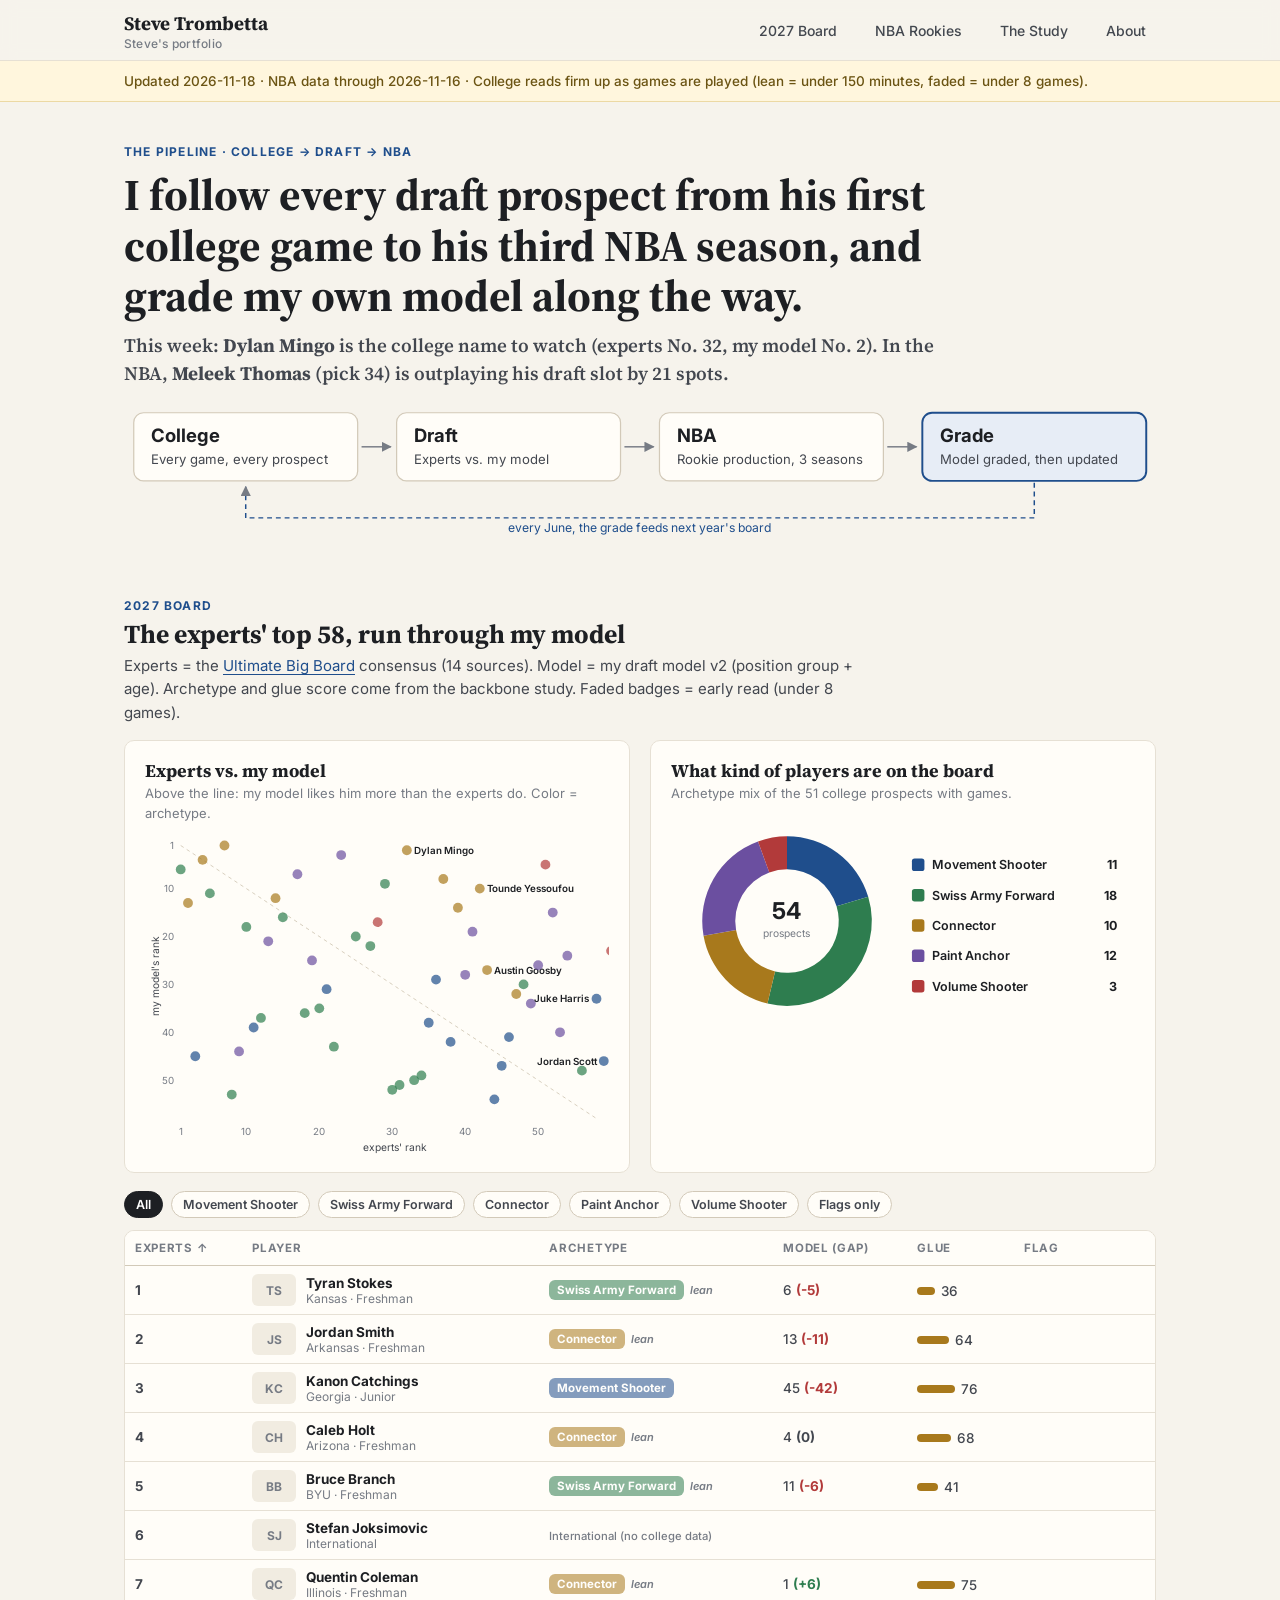
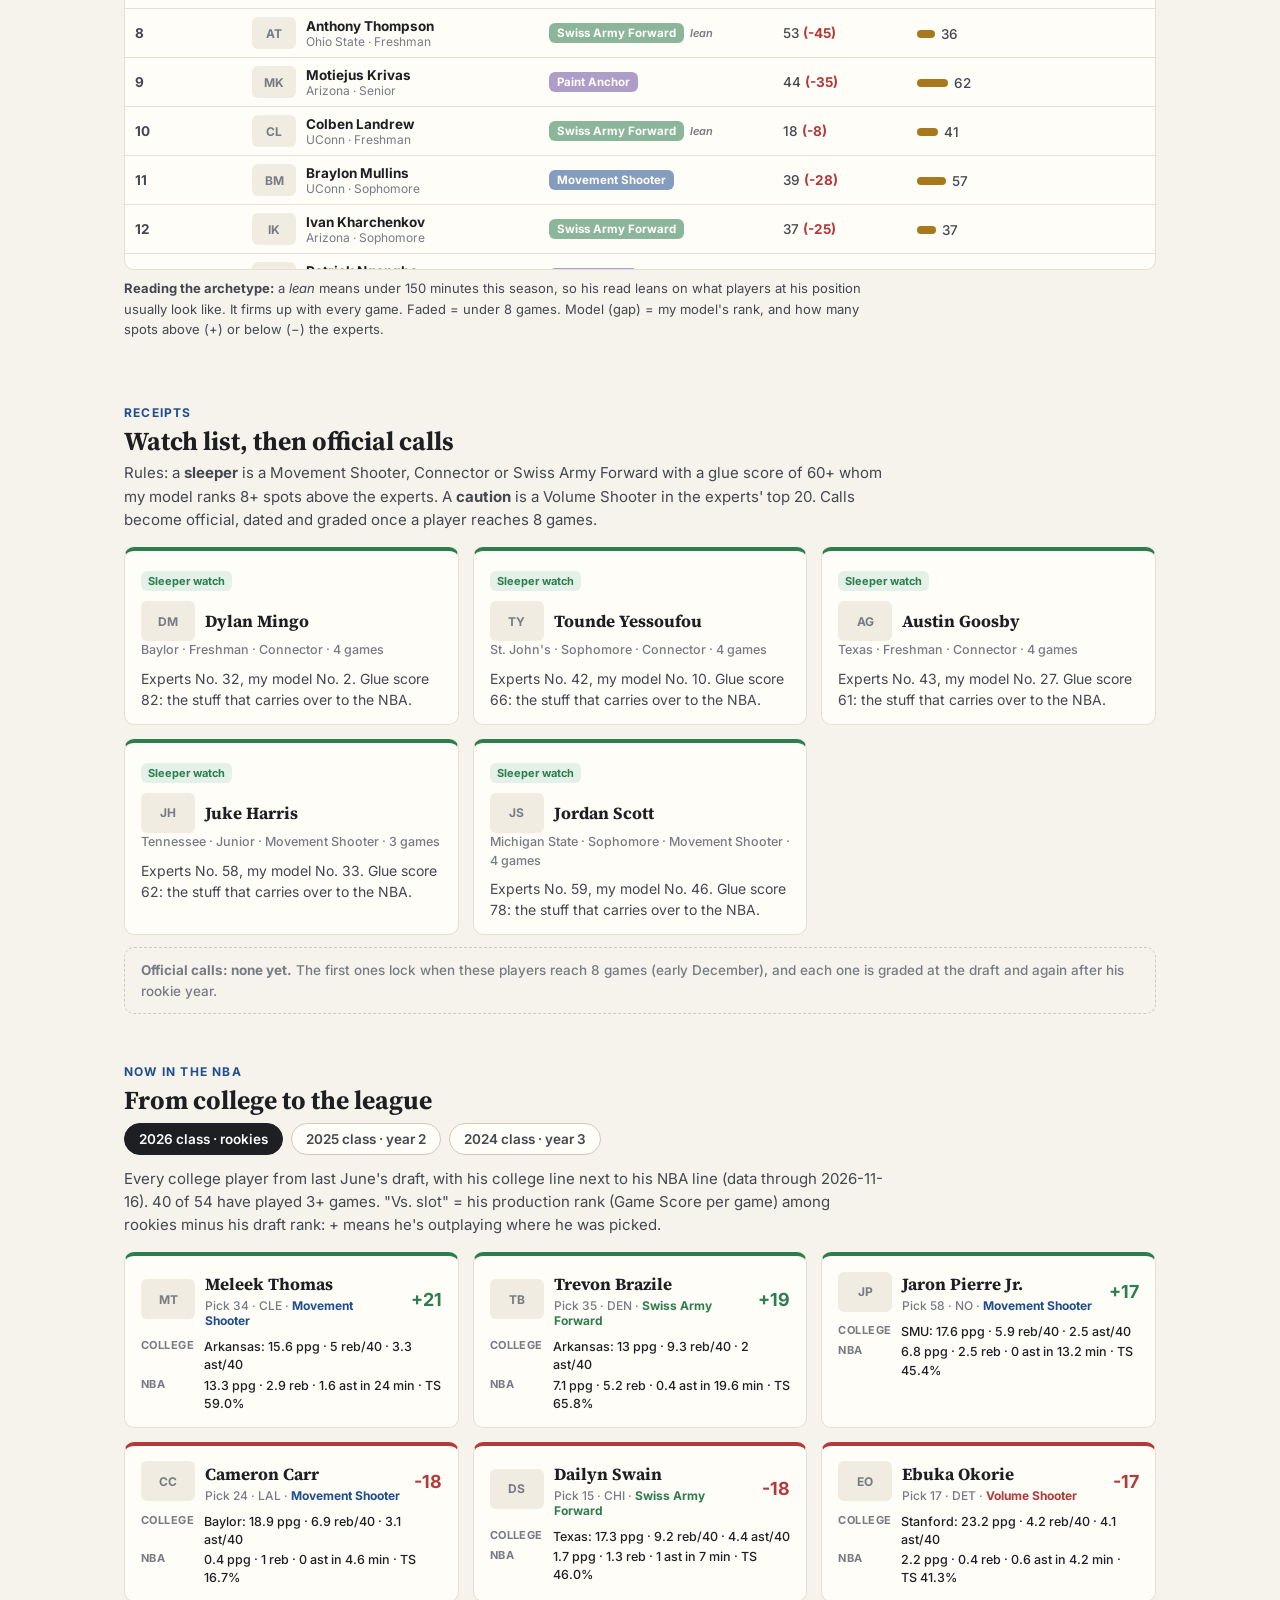
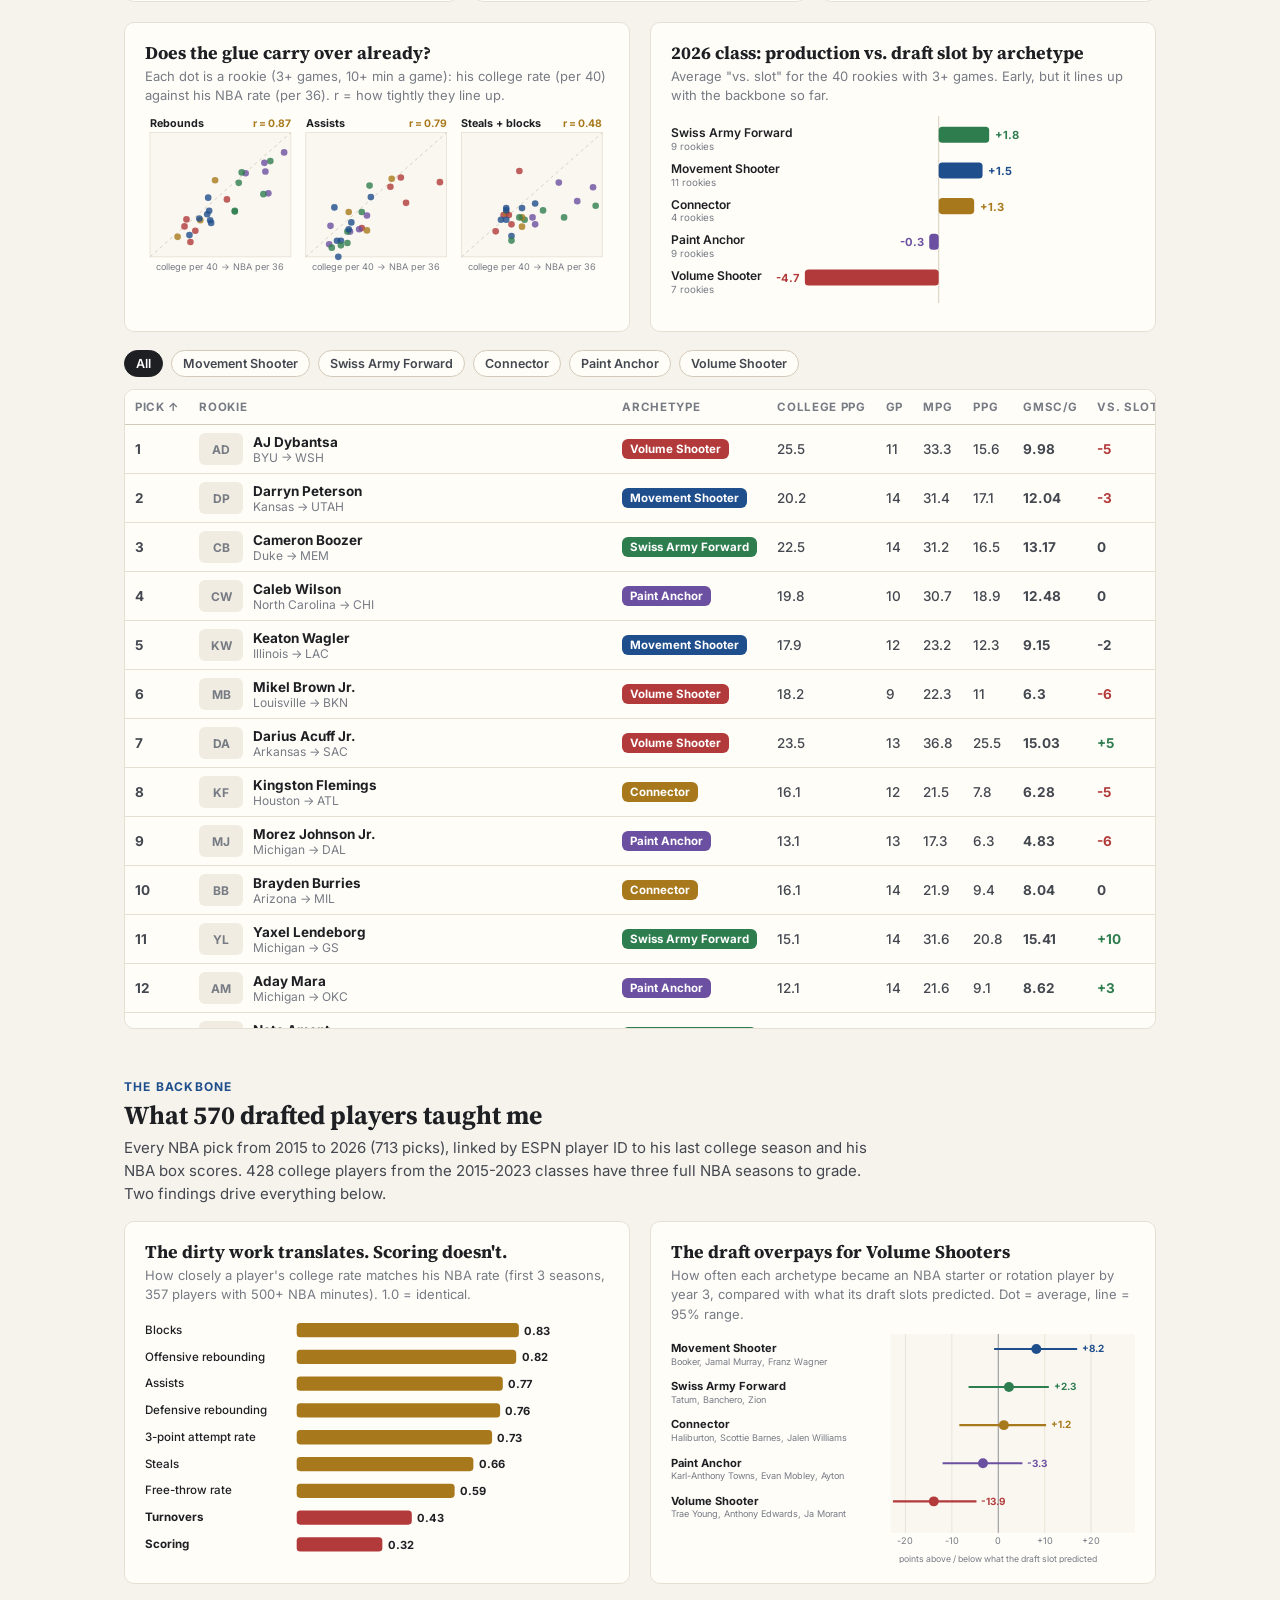
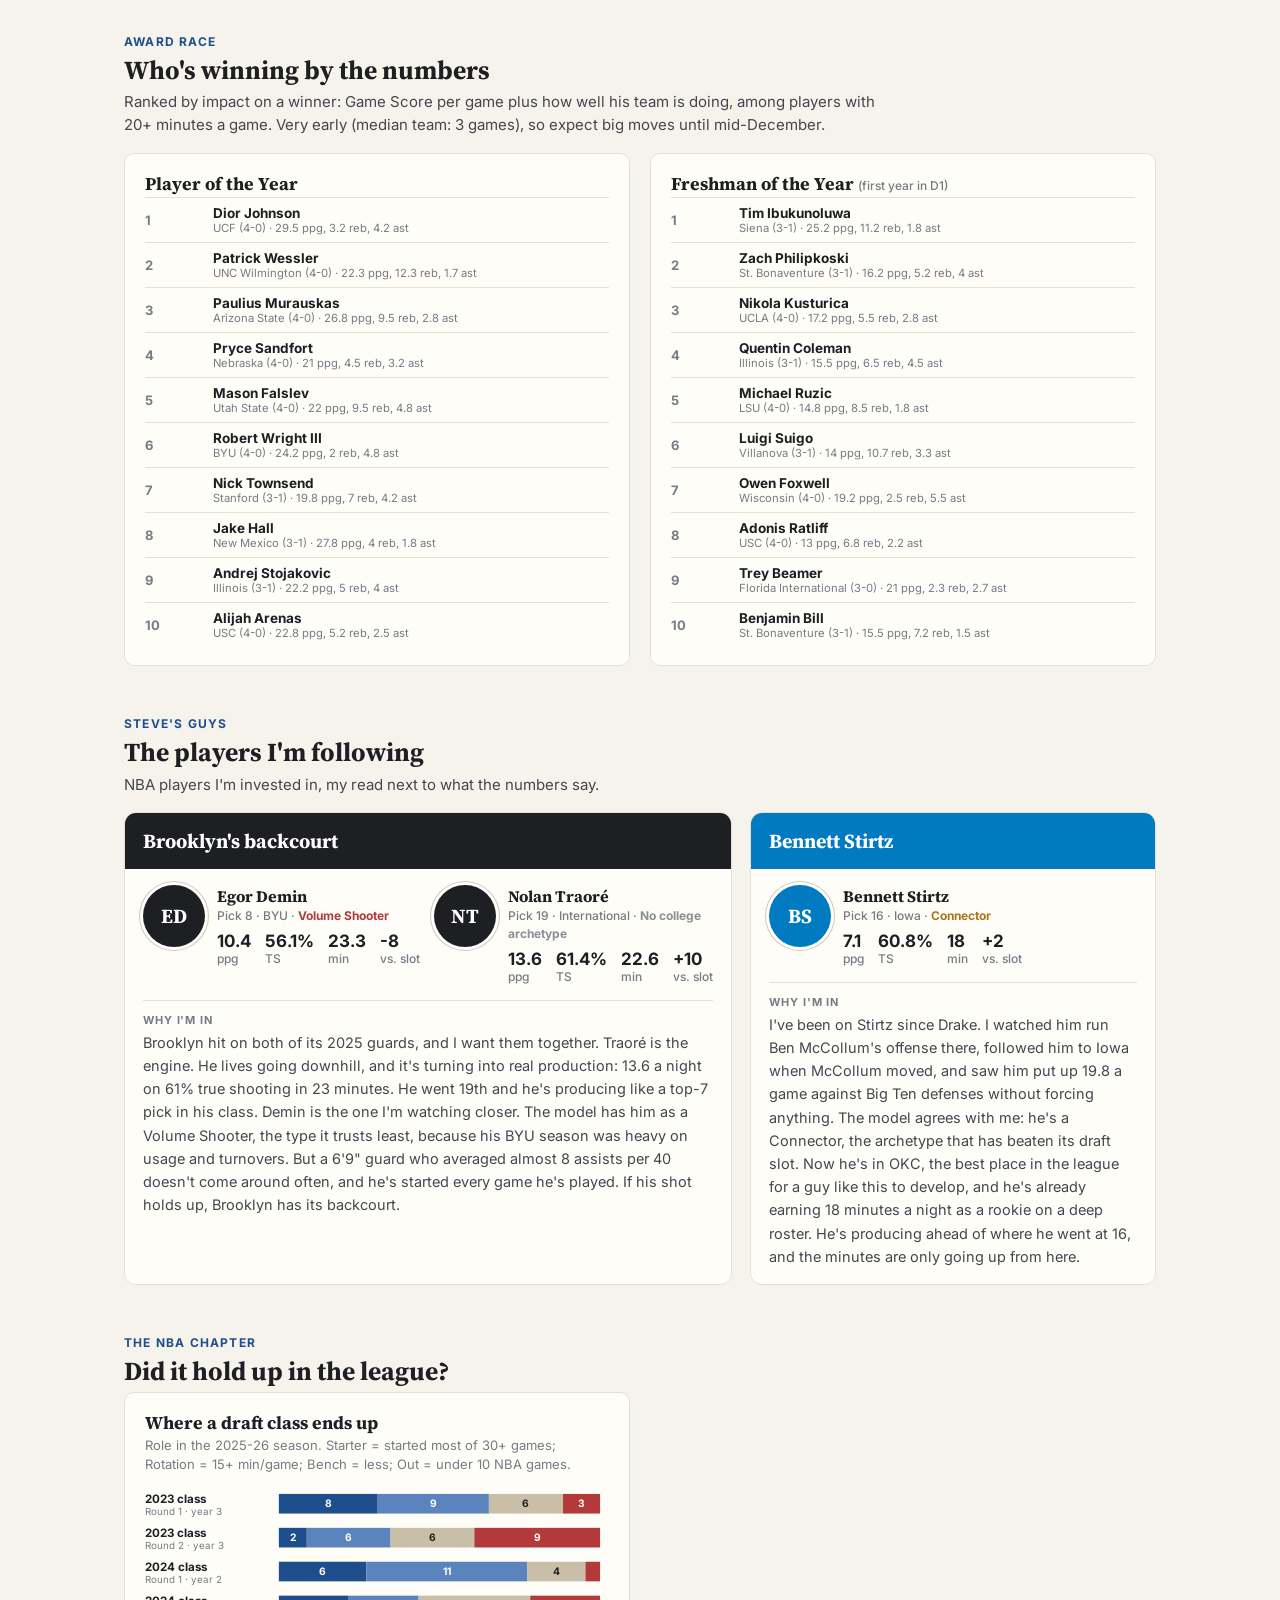
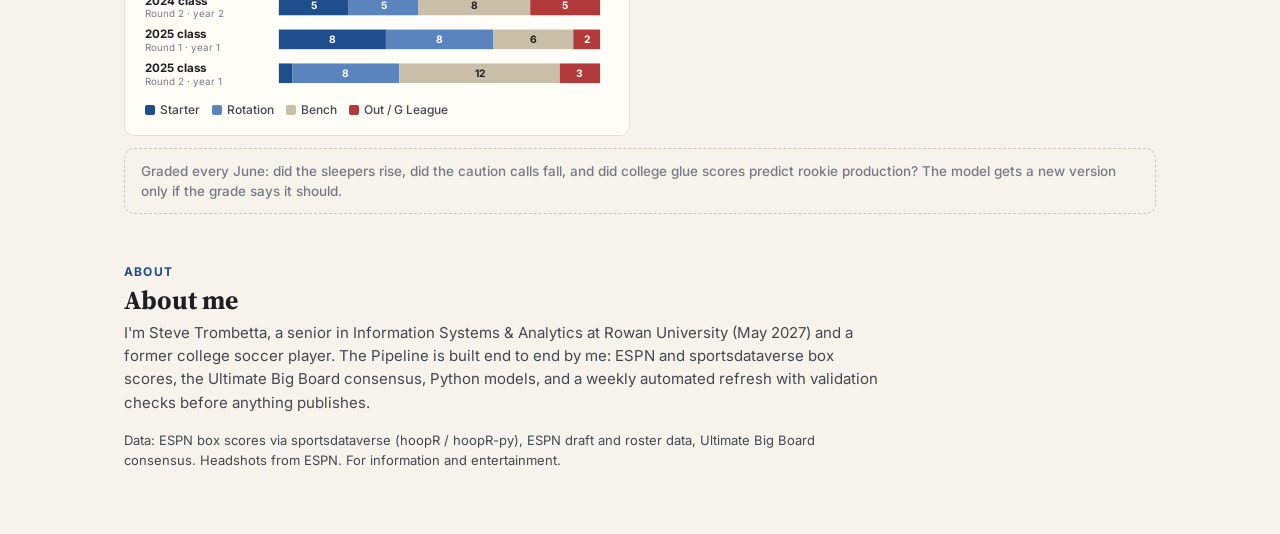
==== commit 549ffca5: "Pipeline page: Steve's Guys" ====
--- a/docs/index.html
+++ b/docs/index.html
@@ -319,6 +319,13 @@
 .pw{display:flex;gap:10px;align-items:center}.pw .hs,.pn .hs{width:44px;height:32px}.hs.ini{display:inline-flex;align-items:center;justify-content:center;font:700 12px var(--f-ui);color:var(--ink3);background:#f1ece1;border-radius:6px;flex:none}
 .pn small .nt{color:#a8791c;font-weight:600}
 .aw li{align-items:center}.aw li .tl{width:28px;height:28px;object-fit:contain;flex:none;display:inline-block}
+.sg{display:grid;grid-template-columns:3fr 2fr;gap:18px}@media (max-width:900px){.sg{grid-template-columns:1fr}}
+.gc{background:var(--paper);border:1px solid var(--line);border-radius:12px;overflow:hidden}.gc .gh{color:#fff;padding:14px 18px;display:flex;align-items:center;gap:10px}
+.gc .gh b{font:700 20px var(--f-serif)}.gc .gh img{width:30px;height:30px;object-fit:contain;background:#fff;border-radius:50%;padding:3px}
+.gc .pl{display:grid;gap:12px;padding:16px 18px 4px}.gc .pl.two{grid-template-columns:1fr 1fr}@media (max-width:600px){.gc .pl.two{grid-template-columns:1fr}}
+.gc .pp{display:flex;gap:12px;align-items:flex-start}.gc .pp .gb{width:62px;height:62px;border-radius:50%;flex:none;display:inline-flex;align-items:center;justify-content:center;color:#fff;font:700 20px var(--f-serif);letter-spacing:.02em;box-shadow:0 0 0 3px #fff,0 0 0 4px var(--line2)}.gc .pp .nm{font:700 16px var(--f-serif)}.gc .pp .mt{font:500 12px/1.5 var(--f-ui);color:var(--ink3)}
+.gc .st{display:flex;gap:14px;margin-top:6px;font:500 12px var(--f-ui);color:var(--ink3)}.gc .st b{display:block;font:700 17px var(--f-ui);color:var(--ink)}
+.gc .tk{margin:12px 18px 16px;padding-top:12px;border-top:1px solid var(--line);font:400 14.5px/1.6 var(--f-ui);color:var(--ink2)}.gc .tk i{display:block;font:700 11px var(--f-ui);letter-spacing:.08em;text-transform:uppercase;color:var(--ink3);font-style:normal;margin-bottom:4px}
 .ctab .chip{font-size:13.5px;padding:7px 14px}
 .hero h1{font:700 clamp(30px,4.2vw,44px)/1.15 var(--f-serif);margin:6px 0 10px;max-width:900px}.hero .take{font:600 19px/1.45 var(--f-serif);color:var(--ink2);max-width:820px;margin:0}
 </style></head><body>
@@ -359,7 +366,7 @@
 <p class="sd" id="awd"></p><div class="aw"><div class="cbox"><h4>Player of the Year</h4><ol id="poy"></ol></div><div class="cbox"><h4>Freshman of the Year <small style="font:500 12px var(--f-ui);color:var(--ink3)">(first year in D1)</small></h4><ol id="fy"></ol></div></div></section>
 
 <section class="sec"><span class="kick">Steve's Guys</span><h3 class="sh">The players I'm following</h3>
-<div class="note">This section fills in from <b>Steves Notes.xlsx</b>: mark a player "Y" under My guy, add your archetype call and notes, and each one gets a card here with your take next to what the numbers say.</div></section>
+<p class="sd">NBA players I'm invested in, my read next to what the numbers say.</p><div class="sg" id="guys"></div></section>
 
 <section class="sec"><span class="kick">The NBA chapter</span><h3 class="sh">Did it hold up in the league?</h3>
 <div class="charts"><div class="cbox"><h4>Where a draft class ends up</h4><p class="cap">Role in the 2025-26 season. Starter = started most of 30+ games; Rotation = 15+ min/game; Bench = less; Out = under 10 NBA games.</p><div id="c_flow"></div><div class="lg-k" id="flk"></div></div></div>
@@ -368,7 +375,7 @@
 <p class="sd" style="font-size:13px">Data: ESPN box scores via sportsdataverse (hoopR / hoopR-py), ESPN draft and roster data, Ultimate Big Board consensus. Headshots from ESPN. For information and entertainment.</p></section>
 <div style="height:40px"></div></div>
 <script>
-const D = {"updated": "2026-11-18", "nba_through": "2026-11-16", "rookies": [{"pick": 1, "name": "AJ Dybantsa", "aid": "5142718", "college": "BYU", "archetype": "Volume Shooter", "c_ppg": 25.5, "c_reb40": 7.8, "c_ast40": 4.3, "c_stk40": 1.6, "c_gp": 35, "team": "WSH", "gp": 11, "starts": 11.0, "mpg": 33.3, "ppg": 15.6, "rpg": 6.1, "apg": 2.3, "ts": 0.482, "gs_g": 9.98, "n_reb36": 6.6, "n_ast36": 2.5, "n_stk36": 1.8, "nba_status": null, "note": null, "prod_rank": 6.0, "vs_slot": -5.0}, {"pick": 2, "name": "Darryn Peterson", "aid": "5041955", "college": "Kansas", "archetype": "Movement Shooter", "c_ppg": 20.2, "c_reb40": 5.8, "c_ast40": 2.2, "c_stk40": 2.8, "c_gp": 24, "team": "UTAH", "gp": 14, "starts": 14.0, "mpg": 31.4, "ppg": 17.1, "rpg": 4.3, "apg": 3.8, "ts": 0.524, "gs_g": 12.04, "n_reb36": 4.9, "n_ast36": 4.3, "n_stk36": 2.3, "nba_status": null, "note": null, "prod_rank": 5.0, "vs_slot": -3.0}, {"pick": 3, "name": "Cameron Boozer", "aid": "5041935", "college": "Duke", "archetype": "Swiss Army Forward", "c_ppg": 22.5, "c_reb40": 12.2, "c_ast40": 4.9, "c_stk40": 2.4, "c_gp": 38, "team": "MEM", "gp": 14, "starts": 14.0, "mpg": 31.2, "ppg": 16.5, "rpg": 9.5, "apg": 5.4, "ts": 0.523, "gs_g": 13.17, "n_reb36": 11.0, "n_ast36": 6.2, "n_stk36": 1.6, "nba_status": null, "note": null, "prod_rank": 3.0, "vs_slot": 0.0}, {"pick": 4, "name": "Caleb Wilson", "aid": "5095151", "college": "North Carolina", "archetype": "Paint Anchor", "c_ppg": 19.8, "c_reb40": 12.0, "c_ast40": 3.4, "c_stk40": 3.7, "c_gp": 24, "team": "CHI", "gp": 10, "starts": 10.0, "mpg": 30.7, "ppg": 18.9, "rpg": 6.2, "apg": 1.9, "ts": 0.525, "gs_g": 12.48, "n_reb36": 7.3, "n_ast36": 2.2, "n_stk36": 3.2, "nba_status": null, "note": null, "prod_rank": 4.0, "vs_slot": 0.0}, {"pick": 5, "name": "Keaton Wagler", "aid": "5254165", "college": "Illinois", "archetype": "Movement Shooter", "c_ppg": 17.9, "c_reb40": 6.0, "c_ast40": 5.0, "c_stk40": 1.5, "c_gp": 37, "team": "LAC", "gp": 12, "starts": 0.0, "mpg": 23.2, "ppg": 12.3, "rpg": 3.4, "apg": 3.3, "ts": 0.578, "gs_g": 9.15, "n_reb36": 5.3, "n_ast36": 5.2, "n_stk36": 1.6, "nba_status": null, "note": null, "prod_rank": 7.0, "vs_slot": -2.0}, {"pick": 6, "name": "Mikel Brown Jr.", "aid": "5101761", "college": "Louisville", "archetype": "Volume Shooter", "c_ppg": 18.2, "c_reb40": 4.6, "c_ast40": 6.5, "c_stk40": 1.9, "c_gp": 21, "team": "BKN", "gp": 9, "starts": 0.0, "mpg": 22.3, "ppg": 11.0, "rpg": 1.9, "apg": 3.8, "ts": 0.476, "gs_g": 6.3, "n_reb36": 3.0, "n_ast36": 6.1, "n_stk36": 1.4, "nba_status": null, "note": null, "prod_rank": 12.0, "vs_slot": -6.0}, {"pick": 7, "name": "Darius Acuff Jr.", "aid": "5142620", "college": "Arkansas", "archetype": "Volume Shooter", "c_ppg": 23.5, "c_reb40": 3.5, "c_ast40": 7.3, "c_stk40": 1.3, "c_gp": 36, "team": "SAC", "gp": 13, "starts": 13.0, "mpg": 36.8, "ppg": 25.5, "rpg": 3.5, "apg": 7.1, "ts": 0.516, "gs_g": 15.03, "n_reb36": 3.5, "n_ast36": 6.9, "n_stk36": 1.1, "nba_status": null, "note": null, "prod_rank": 2.0, "vs_slot": 5.0}, {"pick": 8, "name": "Kingston Flemings", "aid": "5149077", "college": "Houston", "archetype": "Connector", "c_ppg": 16.1, "c_reb40": 5.1, "c_ast40": 6.6, "c_stk40": 2.3, "c_gp": 37, "team": "ATL", "gp": 12, "starts": 5.0, "mpg": 21.5, "ppg": 7.8, "rpg": 2.5, "apg": 4.1, "ts": 0.59, "gs_g": 6.28, "n_reb36": 4.2, "n_ast36": 6.8, "n_stk36": 1.7, "nba_status": null, "note": null, "prod_rank": 13.0, "vs_slot": -5.0}, {"pick": 9, "name": "Morez Johnson Jr.", "aid": "4873153", "college": "Michigan", "archetype": "Paint Anchor", "c_ppg": 13.1, "c_reb40": 11.7, "c_ast40": 1.9, "c_stk40": 2.8, "c_gp": 40, "team": "DAL", "gp": 13, "starts": 0.0, "mpg": 17.3, "ppg": 6.3, "rpg": 4.7, "apg": 1.3, "ts": 0.491, "gs_g": 4.83, "n_reb36": 9.8, "n_ast36": 2.7, "n_stk36": 1.4, "nba_status": null, "note": null, "prod_rank": 15.0, "vs_slot": -6.0}, {"pick": 10, "name": "Brayden Burries", "aid": "5082206", "college": "Arizona", "archetype": "Connector", "c_ppg": 16.1, "c_reb40": 6.6, "c_ast40": 3.3, "c_stk40": 2.3, "c_gp": 39, "team": "MIL", "gp": 14, "starts": 8.0, "mpg": 21.9, "ppg": 9.4, "rpg": 5.4, "apg": 2.4, "ts": 0.526, "gs_g": 8.04, "n_reb36": 8.8, "n_ast36": 3.9, "n_stk36": 1.3, "nba_status": null, "note": null, "prod_rank": 10.0, "vs_slot": 0.0}, {"pick": 11, "name": "Yaxel Lendeborg", "aid": "5175737", "college": "Michigan", "archetype": "Swiss Army Forward", "c_ppg": 15.1, "c_reb40": 9.0, "c_ast40": 4.3, "c_stk40": 3.1, "c_gp": 40, "team": "GS", "gp": 14, "starts": 14.0, "mpg": 31.6, "ppg": 20.8, "rpg": 7.4, "apg": 3.4, "ts": 0.599, "gs_g": 15.41, "n_reb36": 8.5, "n_ast36": 3.9, "n_stk36": 2.0, "nba_status": null, "note": null, "prod_rank": 1.0, "vs_slot": 10.0}, {"pick": 12, "name": "Aday Mara", "aid": "5174983", "college": "Michigan", "archetype": "Paint Anchor", "c_ppg": 12.1, "c_reb40": 11.6, "c_ast40": 4.1, "c_stk40": 5.0, "c_gp": 40, "team": "OKC", "gp": 14, "starts": 4.0, "mpg": 21.6, "ppg": 9.1, "rpg": 6.5, "apg": 1.4, "ts": 0.642, "gs_g": 8.62, "n_reb36": 10.8, "n_ast36": 2.4, "n_stk36": 3.0, "nba_status": null, "note": null, "prod_rank": 9.0, "vs_slot": 3.0}, {"pick": 13, "name": "Nate Ament", "aid": "5164559", "college": "Tennessee", "archetype": "Swiss Army Forward", "c_ppg": 16.7, "c_reb40": 8.6, "c_ast40": 3.2, "c_stk40": 2.2, "c_gp": 35, "team": "MIL", "gp": 12, "starts": 1.0, "mpg": 17.6, "ppg": 7.3, "rpg": 2.6, "apg": 0.6, "ts": 0.56, "gs_g": 4.54, "n_reb36": 5.3, "n_ast36": 1.2, "n_stk36": 1.7, "nba_status": null, "note": null, "prod_rank": 18.0, "vs_slot": -5.0}, {"pick": 14, "name": "Hannes Steinbach", "aid": "5281370", "college": "Washington", "archetype": "Paint Anchor", "c_ppg": 18.5, "c_reb40": 13.6, "c_ast40": 1.8, "c_stk40": 2.7, "c_gp": 30, "team": "CHA", "gp": 5, "starts": 0.0, "mpg": 12.6, "ppg": 2.8, "rpg": 4.2, "apg": 0.4, "ts": 0.426, "gs_g": 2.76, "n_reb36": 12.0, "n_ast36": 1.1, "n_stk36": 1.7, "nba_status": null, "note": null, "prod_rank": 24.0, "vs_slot": -10.0}, {"pick": 15, "name": "Dailyn Swain", "aid": "4848625", "college": "Texas", "archetype": "Swiss Army Forward", "c_ppg": 17.3, "c_reb40": 9.2, "c_ast40": 4.4, "c_stk40": 2.4, "c_gp": 36, "team": "CHI", "gp": 3, "starts": 0.0, "mpg": 7.0, "ppg": 1.7, "rpg": 1.3, "apg": 1.0, "ts": 0.46, "gs_g": 1.2, "n_reb36": 6.9, "n_ast36": 5.1, "n_stk36": 3.4, "nba_status": null, "note": null, "prod_rank": 33.0, "vs_slot": -18.0}, {"pick": 16, "name": "Bennett Stirtz", "aid": "5241364", "college": "Iowa", "archetype": "Connector", "c_ppg": 19.8, "c_reb40": 2.8, "c_ast40": 4.7, "c_stk40": 1.7, "c_gp": 37, "team": "OKC", "gp": 14, "starts": 0.0, "mpg": 18.0, "ppg": 7.1, "rpg": 1.1, "apg": 1.1, "ts": 0.608, "gs_g": 5.39, "n_reb36": 2.3, "n_ast36": 2.3, "n_stk36": 1.9, "nba_status": null, "note": null, "prod_rank": 14.0, "vs_slot": 2.0}, {"pick": 17, "name": "Ebuka Okorie", "aid": "5258459", "college": "Stanford", "archetype": "Volume Shooter", "c_ppg": 23.2, "c_reb40": 4.2, "c_ast40": 4.1, "c_stk40": 2.2, "c_gp": 31, "team": "DET", "gp": 5, "starts": 0.0, "mpg": 4.2, "ppg": 2.2, "rpg": 0.4, "apg": 0.6, "ts": 0.413, "gs_g": 1.18, "n_reb36": 3.4, "n_ast36": 5.1, "n_stk36": 1.7, "nba_status": null, "note": null, "prod_rank": 34.0, "vs_slot": -17.0}, {"pick": 18, "name": "Christian Anderson Jr.", "aid": "5060701", "college": "Texas Tech", "archetype": "Volume Shooter", "c_ppg": 18.5, "c_reb40": 3.7, "c_ast40": 7.7, "c_stk40": 1.8, "c_gp": 33, "team": "CHA", "gp": 12, "starts": 0.0, "mpg": 13.3, "ppg": 5.2, "rpg": 1.6, "apg": 1.8, "ts": 0.483, "gs_g": 2.72, "n_reb36": 4.3, "n_ast36": 4.7, "n_stk36": 1.8, "nba_status": null, "note": null, "prod_rank": 25.0, "vs_slot": -7.0}, {"pick": 19, "name": "Allen Graves", "aid": "5149115", "college": "Santa Clara", "archetype": "Swiss Army Forward", "c_ppg": 11.8, "c_reb40": 11.5, "c_ast40": 3.2, "c_stk40": 5.1, "c_gp": 35, "team": "TOR", "gp": 13, "starts": 0.0, "mpg": 13.8, "ppg": 4.4, "rpg": 2.8, "apg": 0.8, "ts": 0.498, "gs_g": 4.26, "n_reb36": 7.2, "n_ast36": 2.2, "n_stk36": 2.2, "nba_status": null, "note": null, "prod_rank": 19.0, "vs_slot": 0.0}, {"pick": 20, "name": "Jayden Quaintance", "aid": "5101845", "college": "Kentucky", "archetype": "Paint Anchor", "c_ppg": 5.0, "c_reb40": 12.1, "c_ast40": 1.2, "c_stk40": 3.0, "c_gp": 4, "team": "SA", "gp": 0, "starts": null, "mpg": null, "ppg": null, "rpg": null, "apg": null, "ts": null, "gs_g": null, "n_reb36": null, "n_ast36": null, "n_stk36": null, "nba_status": "Active", "note": "Out (knee), not cleared yet; return ~Dec 3", "prod_rank": null, "vs_slot": null}, {"pick": 22, "name": "Labaron Philon Jr.", "aid": "4873090", "college": "Alabama", "archetype": "Volume Shooter", "c_ppg": 22.0, "c_reb40": 4.6, "c_ast40": 6.5, "c_stk40": 1.7, "c_gp": 33, "team": "PHI", "gp": 9, "starts": 0.0, "mpg": 5.9, "ppg": 2.2, "rpg": 0.9, "apg": 0.6, "ts": 0.442, "gs_g": 1.03, "n_reb36": 5.4, "n_ast36": 3.4, "n_stk36": 0.7, "nba_status": null, "note": null, "prod_rank": 35.0, "vs_slot": -15.0}, {"pick": 23, "name": "Zuby Ejiofor", "aid": "5106262", "college": "St. John's", "archetype": "Paint Anchor", "c_ppg": 16.3, "c_reb40": 9.7, "c_ast40": 4.7, "c_stk40": 4.4, "c_gp": 37, "team": "ATL", "gp": 8, "starts": 0.0, "mpg": 11.2, "ppg": 4.8, "rpg": 3.0, "apg": 1.1, "ts": 0.641, "gs_g": 4.72, "n_reb36": 9.6, "n_ast36": 3.6, "n_stk36": 2.4, "nba_status": null, "note": null, "prod_rank": 16.0, "vs_slot": 5.0}, {"pick": 24, "name": "Cameron Carr", "aid": "5113969", "college": "Baylor", "archetype": "Movement Shooter", "c_ppg": 18.9, "c_reb40": 6.9, "c_ast40": 3.1, "c_stk40": 2.6, "c_gp": 34, "team": "LAL", "gp": 5, "starts": 0.0, "mpg": 4.6, "ppg": 0.4, "rpg": 1.0, "apg": 0.0, "ts": 0.167, "gs_g": -0.62, "n_reb36": 7.8, "n_ast36": 0.0, "n_stk36": 0.0, "nba_status": null, "note": null, "prod_rank": 40.0, "vs_slot": -18.0}, {"pick": 26, "name": "Tarris Reed Jr.", "aid": "5105809", "college": "UConn", "archetype": "Paint Anchor", "c_ppg": 14.7, "c_reb40": 13.1, "c_ast40": 3.3, "c_stk40": 4.2, "c_gp": 35, "team": "SA", "gp": 9, "starts": 0.0, "mpg": 6.0, "ppg": 2.0, "rpg": 2.9, "apg": 0.3, "ts": 0.571, "gs_g": 1.66, "n_reb36": 17.3, "n_ast36": 2.0, "n_stk36": 2.7, "nba_status": null, "note": null, "prod_rank": 31.0, "vs_slot": -8.0}, {"pick": 27, "name": "Chris Cenac Jr.", "aid": "5142621", "college": "Houston", "archetype": "Swiss Army Forward", "c_ppg": 9.5, "c_reb40": 12.7, "c_ast40": 1.2, "c_stk40": 2.0, "c_gp": 37, "team": "BOS", "gp": 5, "starts": 0.0, "mpg": 5.6, "ppg": 3.6, "rpg": 1.6, "apg": 0.2, "ts": 0.699, "gs_g": 2.3, "n_reb36": 10.3, "n_ast36": 1.3, "n_stk36": 0.0, "nba_status": null, "note": null, "prod_rank": 28.0, "vs_slot": -4.0}, {"pick": 28, "name": "Joshua Jefferson", "aid": "4870564", "college": "Iowa State", "archetype": "Swiss Army Forward", "c_ppg": 16.4, "c_reb40": 9.6, "c_ast40": 6.2, "c_stk40": 3.2, "c_gp": 35, "team": "BKN", "gp": 1, "starts": 0.0, "mpg": 4.0, "ppg": 0.0, "rpg": 0.0, "apg": 0.0, "ts": 0.0, "gs_g": -2.8, "n_reb36": 0.0, "n_ast36": 0.0, "n_stk36": 0.0, "nba_status": null, "note": "Mostly in the G League (Long Island Nets)", "prod_rank": null, "vs_slot": null}, {"pick": 29, "name": "Alex Karaban", "aid": "4917149", "college": "UConn", "archetype": "Movement Shooter", "c_ppg": 13.2, "c_reb40": 6.1, "c_ast40": 2.7, "c_stk40": 1.9, "c_gp": 40, "team": "SAC", "gp": 6, "starts": 0.0, "mpg": 13.0, "ppg": 1.2, "rpg": 1.5, "apg": 0.5, "ts": 0.354, "gs_g": 0.28, "n_reb36": 4.2, "n_ast36": 1.4, "n_stk36": 0.9, "nba_status": null, "note": null, "prod_rank": 38.0, "vs_slot": -13.0}, {"pick": 30, "name": "Koa Peat", "aid": "5041953", "college": "Arizona", "archetype": "Swiss Army Forward", "c_ppg": 14.1, "c_reb40": 8.1, "c_ast40": 3.7, "c_stk40": 1.9, "c_gp": 36, "team": "PHX", "gp": 8, "starts": 0.0, "mpg": 4.5, "ppg": 3.1, "rpg": 0.9, "apg": 0.1, "ts": 0.682, "gs_g": 2.34, "n_reb36": 7.0, "n_ast36": 1.0, "n_stk36": 0.0, "nba_status": null, "note": null, "prod_rank": 27.0, "vs_slot": -1.0}, {"pick": 31, "name": "Bruce Thornton", "aid": "5105837", "college": "Ohio State", "archetype": "Movement Shooter", "c_ppg": 19.9, "c_reb40": 5.6, "c_ast40": 4.3, "c_stk40": 1.5, "c_gp": 34, "team": "HOU", "gp": 10, "starts": 0.0, "mpg": 4.1, "ppg": 2.1, "rpg": 0.1, "apg": 0.0, "ts": 0.577, "gs_g": 1.03, "n_reb36": 0.9, "n_ast36": 0.0, "n_stk36": 0.9, "nba_status": null, "note": null, "prod_rank": 35.0, "vs_slot": -8.0}, {"pick": 32, "name": "Richie Saunders", "aid": "5105462", "college": "BYU", "archetype": "Movement Shooter", "c_ppg": 18.0, "c_reb40": 7.4, "c_ast40": 2.7, "c_stk40": 2.6, "c_gp": 25, "team": "MEM", "gp": 0, "starts": null, "mpg": null, "ppg": null, "rpg": null, "apg": null, "ts": null, "gs_g": null, "n_reb36": null, "n_ast36": null, "n_stk36": null, "nba_status": "Active", "note": "Two-way deal; out (knee)", "prod_rank": null, "vs_slot": null}, {"pick": 33, "name": "Isaiah Evans", "aid": "5061585", "college": "Duke", "archetype": "Movement Shooter", "c_ppg": 15.0, "c_reb40": 4.5, "c_ast40": 1.8, "c_stk40": 1.9, "c_gp": 38, "team": "MIN", "gp": 7, "starts": 0.0, "mpg": 3.4, "ppg": 0.3, "rpg": 0.3, "apg": 0.3, "ts": 0.111, "gs_g": -0.59, "n_reb36": 3.0, "n_ast36": 3.0, "n_stk36": 0.0, "nba_status": null, "note": null, "prod_rank": 39.0, "vs_slot": -11.0}, {"pick": 34, "name": "Meleek Thomas", "aid": "5041951", "college": "Arkansas", "archetype": "Movement Shooter", "c_ppg": 15.6, "c_reb40": 5.0, "c_ast40": 3.3, "c_stk40": 2.3, "c_gp": 37, "team": "CLE", "gp": 12, "starts": 3.0, "mpg": 24.0, "ppg": 13.3, "rpg": 2.9, "apg": 1.6, "ts": 0.59, "gs_g": 9.02, "n_reb36": 4.4, "n_ast36": 2.4, "n_stk36": 2.1, "nba_status": null, "note": null, "prod_rank": 8.0, "vs_slot": 21.0}, {"pick": 35, "name": "Trevon Brazile", "aid": "4698719", "college": "Arkansas", "archetype": "Swiss Army Forward", "c_ppg": 13.0, "c_reb40": 9.3, "c_ast40": 2.0, "c_stk40": 3.9, "c_gp": 36, "team": "DEN", "gp": 12, "starts": 1.0, "mpg": 19.6, "ppg": 7.1, "rpg": 5.2, "apg": 0.4, "ts": 0.658, "gs_g": 6.42, "n_reb36": 9.7, "n_ast36": 0.8, "n_stk36": 1.7, "nba_status": null, "note": null, "prod_rank": 11.0, "vs_slot": 19.0}, {"pick": 36, "name": "Baba Miller", "aid": "5075626", "college": "Cincinnati", "archetype": "Paint Anchor", "c_ppg": 13.0, "c_reb40": 13.0, "c_ast40": 4.7, "c_stk40": 2.4, "c_gp": 31, "team": "LAC", "gp": 10, "starts": 0.0, "mpg": 9.8, "ppg": 4.3, "rpg": 2.4, "apg": 0.9, "ts": 0.671, "gs_g": 4.17, "n_reb36": 8.8, "n_ast36": 3.3, "n_stk36": 4.4, "nba_status": null, "note": null, "prod_rank": 20.0, "vs_slot": 11.0}, {"pick": 37, "name": "Ryan Conwell", "aid": "5107157", "college": "Louisville", "archetype": "Movement Shooter", "c_ppg": 18.8, "c_reb40": 6.2, "c_ast40": 3.5, "c_stk40": 1.7, "c_gp": 34, "team": "MIA", "gp": 12, "starts": 0.0, "mpg": 16.8, "ppg": 6.8, "rpg": 1.8, "apg": 1.4, "ts": 0.534, "gs_g": 4.68, "n_reb36": 3.9, "n_ast36": 3.0, "n_stk36": 1.6, "nba_status": null, "note": null, "prod_rank": 17.0, "vs_slot": 15.0}, {"pick": 38, "name": "Braden Smith", "aid": "5105854", "college": "Purdue", "archetype": "Volume Shooter", "c_ppg": 14.3, "c_reb40": 4.1, "c_ast40": 10.3, "c_stk40": 2.2, "c_gp": 39, "team": "IND", "gp": 7, "starts": 4.0, "mpg": 15.1, "ppg": 4.3, "rpg": 0.7, "apg": 2.7, "ts": 0.488, "gs_g": 3.97, "n_reb36": 1.7, "n_ast36": 6.5, "n_stk36": 3.7, "nba_status": null, "note": null, "prod_rank": 21.0, "vs_slot": 12.0}, {"pick": 40, "name": "Dillon Mitchell", "aid": "5106283", "college": "St. John's", "archetype": "Swiss Army Forward", "c_ppg": 8.3, "c_reb40": 10.0, "c_ast40": 4.3, "c_stk40": 2.8, "c_gp": 37, "team": "BOS", "gp": 1, "starts": 0.0, "mpg": 2.0, "ppg": 0.0, "rpg": 0.0, "apg": 0.0, "ts": null, "gs_g": 0.0, "n_reb36": 0.0, "n_ast36": 0.0, "n_stk36": 0.0, "nba_status": null, "note": null, "prod_rank": null, "vs_slot": null}, {"pick": 41, "name": "Otega Oweh", "aid": "5106270", "college": "Kentucky", "archetype": "Connector", "c_ppg": 18.6, "c_reb40": 5.9, "c_ast40": 3.3, "c_stk40": 2.5, "c_gp": 36, "team": null, "gp": 0, "starts": null, "mpg": null, "ppg": null, "rpg": null, "apg": null, "ts": null, "gs_g": null, "n_reb36": null, "n_ast36": null, "n_stk36": null, "nba_status": "Free Agent", "note": "Free agent (last with OKC)", "prod_rank": null, "vs_slot": null}, {"pick": 42, "name": "Ja'Kobi Gillespie", "aid": "5107968", "college": "Tennessee", "archetype": "Connector", "c_ppg": 18.4, "c_reb40": 3.3, "c_ast40": 6.3, "c_stk40": 2.7, "c_gp": 37, "team": "SA", "gp": 2, "starts": 0.0, "mpg": 2.0, "ppg": 2.5, "rpg": 0.0, "apg": 0.0, "ts": 0.625, "gs_g": 1.5, "n_reb36": 0.0, "n_ast36": 0.0, "n_stk36": 0.0, "nba_status": null, "note": null, "prod_rank": null, "vs_slot": null}, {"pick": 43, "name": "Tyler Bilodeau", "aid": "5105626", "college": "UCLA", "archetype": "Movement Shooter", "c_ppg": 17.6, "c_reb40": 7.4, "c_ast40": 1.4, "c_stk40": 1.1, "c_gp": 31, "team": "BKN", "gp": 0, "starts": null, "mpg": null, "ppg": null, "rpg": null, "apg": null, "ts": null, "gs_g": null, "n_reb36": null, "n_ast36": null, "n_stk36": null, "nba_status": "Active", "note": "Two-way, G League (Long Island Nets)", "prod_rank": null, "vs_slot": null}, {"pick": 44, "name": "Maliq Brown", "aid": "5105337", "college": "Duke", "archetype": "Swiss Army Forward", "c_ppg": 4.9, "c_reb40": 10.2, "c_ast40": 3.2, "c_stk40": 4.8, "c_gp": 38, "team": "SA", "gp": 1, "starts": 0.0, "mpg": 1.0, "ppg": 0.0, "rpg": 0.0, "apg": 1.0, "ts": null, "gs_g": 0.7, "n_reb36": 0.0, "n_ast36": 36.0, "n_stk36": 0.0, "nba_status": null, "note": null, "prod_rank": null, "vs_slot": null}, {"pick": 45, "name": "Emanuel Sharp", "aid": "5106058", "college": "Houston", "archetype": "Movement Shooter", "c_ppg": 15.5, "c_reb40": 4.0, "c_ast40": 2.4, "c_stk40": 1.7, "c_gp": 37, "team": "SAC", "gp": 13, "starts": 0.0, "mpg": 17.5, "ppg": 4.9, "rpg": 1.2, "apg": 0.7, "ts": 0.527, "gs_g": 2.28, "n_reb36": 2.5, "n_ast36": 1.4, "n_stk36": 2.1, "nba_status": null, "note": null, "prod_rank": 29.0, "vs_slot": 5.0}, {"pick": 46, "name": "Felix Okpara", "aid": "5105841", "college": "Tennessee", "archetype": "Paint Anchor", "c_ppg": 8.0, "c_reb40": 9.4, "c_ast40": 0.7, "c_stk40": 2.8, "c_gp": 35, "team": "WSH", "gp": 3, "starts": 0.0, "mpg": 2.0, "ppg": 1.0, "rpg": 0.7, "apg": 0.0, "ts": 0.521, "gs_g": 0.6, "n_reb36": 12.0, "n_ast36": 0.0, "n_stk36": 0.0, "nba_status": null, "note": null, "prod_rank": 37.0, "vs_slot": -2.0}, {"pick": 47, "name": "Tyler Nickel", "aid": "4838721", "college": "Vanderbilt", "archetype": "Movement Shooter", "c_ppg": 13.5, "c_reb40": 4.3, "c_ast40": 1.6, "c_stk40": 1.7, "c_gp": 36, "team": "NY", "gp": 0, "starts": null, "mpg": null, "ppg": null, "rpg": null, "apg": null, "ts": null, "gs_g": null, "n_reb36": null, "n_ast36": null, "n_stk36": null, "nba_status": "Active", "note": "Two-way, G League (Westchester Knicks)", "prod_rank": null, "vs_slot": null}, {"pick": 48, "name": "Tobi Lawal", "aid": "5106040", "college": "Virginia Tech", "archetype": "Paint Anchor", "c_ppg": 12.3, "c_reb40": 11.7, "c_ast40": 0.8, "c_stk40": 2.0, "c_gp": 23, "team": "DAL", "gp": 8, "starts": 0.0, "mpg": 4.6, "ppg": 1.4, "rpg": 1.1, "apg": 0.4, "ts": 0.458, "gs_g": 1.35, "n_reb36": 8.8, "n_ast36": 2.9, "n_stk36": 1.0, "nba_status": null, "note": null, "prod_rank": 32.0, "vs_slot": 4.0}, {"pick": 49, "name": "Bryce Hopkins", "aid": "4565698", "college": "St. John's", "archetype": "Swiss Army Forward", "c_ppg": 13.6, "c_reb40": 8.6, "c_ast40": 2.7, "c_stk40": 1.9, "c_gp": 37, "team": "DEN", "gp": 8, "starts": 2.0, "mpg": 13.0, "ppg": 4.8, "rpg": 1.9, "apg": 0.4, "ts": 0.659, "gs_g": 3.4, "n_reb36": 5.2, "n_ast36": 1.0, "n_stk36": 0.7, "nba_status": null, "note": null, "prod_rank": 22.0, "vs_slot": 15.0}, {"pick": 50, "name": "Jaden Bradley", "aid": "4432737", "college": "Arizona", "archetype": "Connector", "c_ppg": 13.3, "c_reb40": 4.4, "c_ast40": 5.7, "c_stk40": 2.0, "c_gp": 39, "team": "TOR", "gp": 9, "starts": 0.0, "mpg": 4.8, "ppg": 1.7, "rpg": 0.6, "apg": 0.9, "ts": 0.633, "gs_g": 1.67, "n_reb36": 4.2, "n_ast36": 6.7, "n_stk36": 3.3, "nba_status": null, "note": null, "prod_rank": 30.0, "vs_slot": 8.0}, {"pick": 51, "name": "Izaiyah Nelson", "aid": "5107251", "college": "South Florida", "archetype": "Paint Anchor", "c_ppg": 15.9, "c_reb40": 14.0, "c_ast40": 1.8, "c_stk40": 4.5, "c_gp": 34, "team": "ORL", "gp": 0, "starts": null, "mpg": null, "ppg": null, "rpg": null, "apg": null, "ts": null, "gs_g": null, "n_reb36": null, "n_ast36": null, "n_stk36": null, "nba_status": "Active", "note": "Out (ankle)", "prod_rank": null, "vs_slot": null}, {"pick": 52, "name": "Henri Veesaar", "aid": "5105571", "college": "North Carolina", "archetype": "Swiss Army Forward", "c_ppg": 17.0, "c_reb40": 11.1, "c_ast40": 2.6, "c_stk40": 2.3, "c_gp": 31, "team": "ATL", "gp": 0, "starts": null, "mpg": null, "ppg": null, "rpg": null, "apg": null, "ts": null, "gs_g": null, "n_reb36": null, "n_ast36": null, "n_stk36": null, "nba_status": "Active", "note": "Out for the season (torn ACL)", "prod_rank": null, "vs_slot": null}, {"pick": 53, "name": "Ugonna Onyenso", "aid": "5037878", "college": "Virginia", "archetype": "Paint Anchor", "c_ppg": 6.5, "c_reb40": 10.5, "c_ast40": 1.2, "c_stk40": 7.6, "c_gp": 36, "team": "DET", "gp": 0, "starts": null, "mpg": null, "ppg": null, "rpg": null, "apg": null, "ts": null, "gs_g": null, "n_reb36": null, "n_ast36": null, "n_stk36": null, "nba_status": "Active", "note": "Two-way, G League (Motor City Cruise)", "prod_rank": null, "vs_slot": null}, {"pick": 54, "name": "Lajae Jones", "aid": "5108969", "college": "Florida State", "archetype": "Movement Shooter", "c_ppg": 12.7, "c_reb40": 7.8, "c_ast40": 1.5, "c_stk40": 3.0, "c_gp": 33, "team": null, "gp": 0, "starts": null, "mpg": null, "ppg": null, "rpg": null, "apg": null, "ts": null, "gs_g": null, "n_reb36": null, "n_ast36": null, "n_stk36": null, "nba_status": "Free Agent", "note": "Free agent (last with GS)", "prod_rank": null, "vs_slot": null}, {"pick": 55, "name": "Nick Martinelli", "aid": "5105832", "college": "Northwestern", "archetype": "Movement Shooter", "c_ppg": 23.0, "c_reb40": 6.9, "c_ast40": 2.2, "c_stk40": 1.3, "c_gp": 33, "team": "LAC", "gp": 5, "starts": 0.0, "mpg": 4.2, "ppg": 3.4, "rpg": 1.4, "apg": 0.4, "ts": 0.743, "gs_g": 2.72, "n_reb36": 12.0, "n_ast36": 3.4, "n_stk36": 0.0, "nba_status": null, "note": null, "prod_rank": 25.0, "vs_slot": 14.0}, {"pick": 58, "name": "Jaron Pierre Jr.", "aid": "4703115", "college": "SMU", "archetype": "Movement Shooter", "c_ppg": 17.6, "c_reb40": 5.9, "c_ast40": 2.5, "c_stk40": 1.7, "c_gp": 34, "team": "NO", "gp": 4, "starts": 0.0, "mpg": 13.2, "ppg": 6.8, "rpg": 2.5, "apg": 0.0, "ts": 0.454, "gs_g": 2.78, "n_reb36": 6.8, "n_ast36": 0.0, "n_stk36": 2.0, "nba_status": null, "note": null, "prod_rank": 23.0, "vs_slot": 17.0}, {"pick": 59, "name": "Trey Kaufman-Renn", "aid": "4897438", "college": "Purdue", "archetype": "Swiss Army Forward", "c_ppg": 14.2, "c_reb40": 11.8, "c_ast40": 3.6, "c_stk40": 0.8, "c_gp": 37, "team": "MIN", "gp": 0, "starts": null, "mpg": null, "ppg": null, "rpg": null, "apg": null, "ts": null, "gs_g": null, "n_reb36": null, "n_ast36": null, "n_stk36": null, "nba_status": "Inactive", "note": "Went back to college; Wolves keep his rights", "prod_rank": null, "vs_slot": null}], "sophomores": [{"pick": 1, "name": "Cooper Flagg", "aid": "5041939", "college": "Duke", "archetype": "Swiss Army Forward", "c_ppg": 19.2, "c_reb40": 9.8, "c_ast40": 5.5, "c_stk40": 3.6, "c_gp": 37.0, "team": "DAL", "gp": 13, "starts": 13.0, "mpg": 33.4, "ppg": 23.5, "rpg": 6.7, "apg": 6.2, "ts": 0.579, "gs_g": 19.8, "n_reb36": 7.2, "n_ast36": 6.7, "n_stk36": 2.9, "note": null, "nba_status": null, "prod_rank": 1.0, "vs_slot": 0.0}, {"pick": 2, "name": "Dylan Harper", "aid": "5037871", "college": "Rutgers", "archetype": "Volume Shooter", "c_ppg": 19.4, "c_reb40": 5.6, "c_ast40": 4.9, "c_stk40": 2.5, "c_gp": 29.0, "team": "SA", "gp": 14, "starts": 14.0, "mpg": 31.4, "ppg": 18.3, "rpg": 5.5, "apg": 4.7, "ts": 0.585, "gs_g": 15.19, "n_reb36": 6.3, "n_ast36": 5.4, "n_stk36": 1.3, "note": null, "nba_status": null, "prod_rank": 2.0, "vs_slot": 0.0}, {"pick": 3, "name": "VJ Edgecombe", "aid": "5124612", "college": "Baylor", "archetype": "Connector", "c_ppg": 15.0, "c_reb40": 6.9, "c_ast40": 3.9, "c_stk40": 3.3, "c_gp": 33.0, "team": "PHI", "gp": 14, "starts": 14.0, "mpg": 33.4, "ppg": 12.9, "rpg": 6.4, "apg": 3.7, "ts": 0.541, "gs_g": 11.36, "n_reb36": 6.9, "n_ast36": 4.0, "n_stk36": 2.2, "note": null, "nba_status": null, "prod_rank": 4.0, "vs_slot": -1.0}, {"pick": 4, "name": "Kon Knueppel", "aid": "5061575", "college": "Duke", "archetype": "Movement Shooter", "c_ppg": 14.4, "c_reb40": 5.3, "c_ast40": 3.6, "c_stk40": 1.6, "c_gp": 39.0, "team": "CHA", "gp": 1, "starts": 1.0, "mpg": 6.0, "ppg": 3.0, "rpg": 0.0, "apg": 0.0, "ts": 0.647, "gs_g": 0.3, "n_reb36": 0.0, "n_ast36": 0.0, "n_stk36": 0.0, "note": "Out (hamstring), re-check mid-December", "nba_status": null, "prod_rank": null, "vs_slot": null}, {"pick": 5, "name": "Ace Bailey", "aid": "4873138", "college": "Rutgers", "archetype": "Swiss Army Forward", "c_ppg": 17.6, "c_reb40": 8.6, "c_ast40": 1.5, "c_stk40": 2.7, "c_gp": 30.0, "team": "UTAH", "gp": 14, "starts": 13.0, "mpg": 31.2, "ppg": 13.4, "rpg": 6.5, "apg": 2.0, "ts": 0.548, "gs_g": 10.24, "n_reb36": 7.5, "n_ast36": 2.3, "n_stk36": 2.1, "note": null, "nba_status": null, "prod_rank": 6.0, "vs_slot": -2.0}, {"pick": 6, "name": "Tre Johnson", "aid": "5238230", "college": "Texas", "archetype": "Movement Shooter", "c_ppg": 19.9, "c_reb40": 3.6, "c_ast40": 3.2, "c_stk40": 1.4, "c_gp": 33.0, "team": "WSH", "gp": 13, "starts": 0.0, "mpg": 23.4, "ppg": 9.6, "rpg": 2.0, "apg": 1.1, "ts": 0.462, "gs_g": 4.78, "n_reb36": 3.1, "n_ast36": 1.7, "n_stk36": 1.2, "note": null, "nba_status": null, "prod_rank": 16.0, "vs_slot": -11.0}, {"pick": 7, "name": "Jeremiah Fears", "aid": "5144091", "college": "Oklahoma", "archetype": "Volume Shooter", "c_ppg": 17.1, "c_reb40": 5.5, "c_ast40": 5.5, "c_stk40": 2.3, "c_gp": 34.0, "team": "NO", "gp": 15, "starts": 15.0, "mpg": 29.5, "ppg": 15.5, "rpg": 4.9, "apg": 5.5, "ts": 0.522, "gs_g": 11.28, "n_reb36": 5.9, "n_ast36": 6.8, "n_stk36": 1.8, "note": null, "nba_status": null, "prod_rank": 5.0, "vs_slot": 1.0}, {"pick": 8, "name": "Egor Demin", "aid": "5175643", "college": "BYU", "archetype": "Volume Shooter", "c_ppg": 10.6, "c_reb40": 5.6, "c_ast40": 7.9, "c_stk40": 2.2, "c_gp": 33.0, "team": "BKN", "gp": 7, "starts": 7.0, "mpg": 23.3, "ppg": 10.4, "rpg": 2.0, "apg": 2.6, "ts": 0.561, "gs_g": 5.83, "n_reb36": 3.1, "n_ast36": 4.0, "n_stk36": 1.3, "note": null, "nba_status": null, "prod_rank": 15.0, "vs_slot": -8.0}, {"pick": 9, "name": "Collin Murray-Boyles", "aid": "5093267", "college": "South Carolina", "archetype": "Swiss Army Forward", "c_ppg": 16.8, "c_reb40": 10.8, "c_ast40": 3.1, "c_stk40": 3.7, "c_gp": 32.0, "team": "TOR", "gp": 12, "starts": 6.0, "mpg": 24.3, "ppg": 10.1, "rpg": 5.2, "apg": 1.8, "ts": 0.551, "gs_g": 7.81, "n_reb36": 7.6, "n_ast36": 2.6, "n_stk36": 3.2, "note": null, "nba_status": null, "prod_rank": 9.0, "vs_slot": -1.0}, {"pick": 10, "name": "Khaman Maluach", "aid": "5203685", "college": "Duke", "archetype": "Paint Anchor", "c_ppg": 8.6, "c_reb40": 12.4, "c_ast40": 1.0, "c_stk40": 2.8, "c_gp": 39.0, "team": "PHX", "gp": 13, "starts": 6.0, "mpg": 18.4, "ppg": 7.4, "rpg": 5.8, "apg": 1.2, "ts": 0.655, "gs_g": 7.28, "n_reb36": 11.4, "n_ast36": 2.3, "n_stk36": 2.6, "note": null, "nba_status": null, "prod_rank": 10.0, "vs_slot": -1.0}, {"pick": 11, "name": "Cedric Coward", "aid": "4903027", "college": "Washington State", "archetype": "Swiss Army Forward", "c_ppg": 17.7, "c_reb40": 8.5, "c_ast40": 4.4, "c_stk40": 3.0, "c_gp": 6.0, "team": "MEM", "gp": 13, "starts": 13.0, "mpg": 28.7, "ppg": 14.1, "rpg": 8.8, "apg": 3.3, "ts": 0.604, "gs_g": 13.14, "n_reb36": 11.0, "n_ast36": 4.2, "n_stk36": 2.3, "note": null, "nba_status": null, "prod_rank": 3.0, "vs_slot": 7.0}, {"pick": 12, "name": "Noa Essengue", "aid": "5242496", "college": "Pro route", "archetype": "No college data", "c_ppg": null, "c_reb40": null, "c_ast40": null, "c_stk40": null, "c_gp": null, "team": "CHI", "gp": 12, "starts": 0.0, "mpg": 12.7, "ppg": 4.7, "rpg": 3.0, "apg": 0.7, "ts": 0.474, "gs_g": 2.53, "n_reb36": 8.5, "n_ast36": 1.9, "n_stk36": 1.7, "note": null, "nba_status": null, "prod_rank": 21.0, "vs_slot": -10.0}, {"pick": 13, "name": "Derik Queen", "aid": "4869780", "college": "Maryland", "archetype": "Paint Anchor", "c_ppg": 16.5, "c_reb40": 11.8, "c_ast40": 2.4, "c_stk40": 2.8, "c_gp": 36.0, "team": "NO", "gp": 15, "starts": 0.0, "mpg": 21.9, "ppg": 12.2, "rpg": 6.5, "apg": 2.3, "ts": 0.604, "gs_g": 10.05, "n_reb36": 10.6, "n_ast36": 3.7, "n_stk36": 2.9, "note": null, "nba_status": null, "prod_rank": 8.0, "vs_slot": 4.0}, {"pick": 14, "name": "Carter Bryant", "aid": "5061568", "college": "Arizona", "archetype": "Movement Shooter", "c_ppg": 6.5, "c_reb40": 8.6, "c_ast40": 2.0, "c_stk40": 4.1, "c_gp": 37.0, "team": "SA", "gp": 13, "starts": 0.0, "mpg": 10.9, "ppg": 3.8, "rpg": 0.9, "apg": 0.7, "ts": 0.492, "gs_g": 1.98, "n_reb36": 3.0, "n_ast36": 2.3, "n_stk36": 1.3, "note": null, "nba_status": null, "prod_rank": 23.0, "vs_slot": -10.0}, {"pick": 15, "name": "Thomas Sorber", "aid": "5061603", "college": "Georgetown", "archetype": "Swiss Army Forward", "c_ppg": 14.5, "c_reb40": 10.8, "c_ast40": 3.1, "c_stk40": 4.5, "c_gp": 24.0, "team": "OKC", "gp": 0, "starts": null, "mpg": null, "ppg": null, "rpg": null, "apg": null, "ts": null, "gs_g": null, "n_reb36": null, "n_ast36": null, "n_stk36": null, "note": "Out (knee surgery), ~late January", "nba_status": null, "prod_rank": null, "vs_slot": null}, {"pick": 16, "name": "Yang Hansen", "aid": "5217746", "college": "Pro route", "archetype": "No college data", "c_ppg": null, "c_reb40": null, "c_ast40": null, "c_stk40": null, "c_gp": null, "team": "POR", "gp": 8, "starts": 0.0, "mpg": 9.1, "ppg": 3.5, "rpg": 2.8, "apg": 0.8, "ts": 0.651, "gs_g": 2.74, "n_reb36": 10.8, "n_ast36": 3.0, "n_stk36": 2.0, "note": null, "nba_status": null, "prod_rank": 20.0, "vs_slot": -6.0}, {"pick": 17, "name": "Joan Beringer", "aid": "5279133", "college": "Pro route", "archetype": "No college data", "c_ppg": null, "c_reb40": null, "c_ast40": null, "c_stk40": null, "c_gp": null, "team": "MIN", "gp": 14, "starts": 1.0, "mpg": 16.6, "ppg": 5.5, "rpg": 6.1, "apg": 0.5, "ts": 0.627, "gs_g": 6.59, "n_reb36": 13.3, "n_ast36": 1.1, "n_stk36": 2.6, "note": null, "nba_status": null, "prod_rank": 12.0, "vs_slot": 3.0}, {"pick": 18, "name": "Walter Clayton Jr.", "aid": "4896372", "college": "Florida", "archetype": "Volume Shooter", "c_ppg": 18.3, "c_reb40": 4.5, "c_ast40": 5.1, "c_stk40": 2.1, "c_gp": 39.0, "team": "DAL", "gp": 13, "starts": 0.0, "mpg": 17.2, "ppg": 7.1, "rpg": 3.0, "apg": 3.3, "ts": 0.568, "gs_g": 6.05, "n_reb36": 6.3, "n_ast36": 6.9, "n_stk36": 1.6, "note": null, "nba_status": null, "prod_rank": 14.0, "vs_slot": 2.0}, {"pick": 19, "name": "Nolan Traor\u00e9", "aid": "5279130", "college": "Pro route", "archetype": "No college data", "c_ppg": null, "c_reb40": null, "c_ast40": null, "c_stk40": null, "c_gp": null, "team": "BKN", "gp": 12, "starts": 8.0, "mpg": 22.6, "ppg": 13.6, "rpg": 1.8, "apg": 2.7, "ts": 0.614, "gs_g": 10.13, "n_reb36": 2.9, "n_ast36": 4.3, "n_stk36": 2.9, "note": null, "nba_status": null, "prod_rank": 7.0, "vs_slot": 10.0}, {"pick": 20, "name": "Kasparas Jakucionis", "aid": "5214640", "college": "Illinois", "archetype": "Volume Shooter", "c_ppg": 15.0, "c_reb40": 7.2, "c_ast40": 5.9, "c_stk40": 1.4, "c_gp": 33.0, "team": "MIL", "gp": 13, "starts": 0.0, "mpg": 18.4, "ppg": 8.0, "rpg": 2.5, "apg": 3.3, "ts": 0.587, "gs_g": 6.42, "n_reb36": 4.8, "n_ast36": 6.5, "n_stk36": 1.7, "note": null, "nba_status": null, "prod_rank": 13.0, "vs_slot": 5.0}, {"pick": 21, "name": "Will Riley", "aid": "5144126", "college": "Illinois", "archetype": "Movement Shooter", "c_ppg": 12.6, "c_reb40": 6.5, "c_ast40": 3.5, "c_stk40": 0.8, "c_gp": 35.0, "team": "WSH", "gp": 12, "starts": 0.0, "mpg": 6.8, "ppg": 2.9, "rpg": 0.5, "apg": 0.2, "ts": 0.626, "gs_g": 2.12, "n_reb36": 2.6, "n_ast36": 1.3, "n_stk36": 0.9, "note": null, "nba_status": null, "prod_rank": 22.0, "vs_slot": -3.0}, {"pick": 22, "name": "Drake Powell", "aid": "5037873", "college": "North Carolina", "archetype": "Movement Shooter", "c_ppg": 7.4, "c_reb40": 5.3, "c_ast40": 1.7, "c_stk40": 2.2, "c_gp": 37.0, "team": "BKN", "gp": 5, "starts": 0.0, "mpg": 7.2, "ppg": 2.0, "rpg": 0.8, "apg": 1.2, "ts": 0.74, "gs_g": 1.7, "n_reb36": 4.0, "n_ast36": 6.0, "n_stk36": 0.0, "note": null, "nba_status": null, "prod_rank": 24.0, "vs_slot": -4.0}, {"pick": 23, "name": "Asa Newell", "aid": "4873201", "college": "Georgia", "archetype": "Swiss Army Forward", "c_ppg": 15.4, "c_reb40": 9.5, "c_ast40": 1.2, "c_stk40": 2.7, "c_gp": 33.0, "team": "ATL", "gp": 5, "starts": 0.0, "mpg": 11.0, "ppg": 3.6, "rpg": 2.6, "apg": 1.0, "ts": 0.537, "gs_g": 2.84, "n_reb36": 8.5, "n_ast36": 3.3, "n_stk36": 1.3, "note": null, "nba_status": null, "prod_rank": 19.0, "vs_slot": 2.0}, {"pick": 24, "name": "Nique Clifford", "aid": "4702384", "college": "Colorado State", "archetype": "Swiss Army Forward", "c_ppg": 18.9, "c_reb40": 10.9, "c_ast40": 5.0, "c_stk40": 2.0, "c_gp": 36.0, "team": "OKC", "gp": 12, "starts": 0.0, "mpg": 10.2, "ppg": 2.6, "rpg": 1.4, "apg": 0.8, "ts": 0.461, "gs_g": 1.4, "n_reb36": 5.0, "n_ast36": 3.0, "n_stk36": 0.9, "note": null, "nba_status": null, "prod_rank": 25.0, "vs_slot": -3.0}, {"pick": 25, "name": "Jase Richardson", "aid": "5239561", "college": "Michigan State", "archetype": "Movement Shooter", "c_ppg": 12.1, "c_reb40": 5.2, "c_ast40": 3.0, "c_stk40": 1.8, "c_gp": 36.0, "team": "ORL", "gp": 11, "starts": 7.0, "mpg": 21.6, "ppg": 5.9, "rpg": 1.9, "apg": 2.5, "ts": 0.399, "gs_g": 3.88, "n_reb36": 3.2, "n_ast36": 4.1, "n_stk36": 2.3, "note": null, "nba_status": null, "prod_rank": 17.0, "vs_slot": 6.0}, {"pick": 26, "name": "Ben Saraf", "aid": "5242502", "college": "Pro route", "archetype": "No college data", "c_ppg": null, "c_reb40": null, "c_ast40": null, "c_stk40": null, "c_gp": null, "team": "BKN", "gp": 1, "starts": 0.0, "mpg": 4.0, "ppg": 2.0, "rpg": 1.0, "apg": 0.0, "ts": 1.0, "gs_g": 1.6, "n_reb36": 9.0, "n_ast36": 0.0, "n_stk36": 0.0, "note": "Mostly in the G League (Long Island Nets)", "nba_status": null, "prod_rank": null, "vs_slot": null}, {"pick": 27, "name": "Danny Wolf", "aid": "5107173", "college": "Michigan", "archetype": "Swiss Army Forward", "c_ppg": 13.2, "c_reb40": 12.7, "c_ast40": 4.7, "c_stk40": 2.7, "c_gp": 37.0, "team": "BKN", "gp": 8, "starts": 4.0, "mpg": 22.6, "ppg": 9.5, "rpg": 5.6, "apg": 1.9, "ts": 0.581, "gs_g": 7.22, "n_reb36": 9.0, "n_ast36": 3.0, "n_stk36": 1.0, "note": null, "nba_status": null, "prod_rank": 11.0, "vs_slot": 13.0}, {"pick": 28, "name": "Hugo Gonz\u00e1lez", "aid": "5175647", "college": "Pro route", "archetype": "No college data", "c_ppg": null, "c_reb40": null, "c_ast40": null, "c_stk40": null, "c_gp": null, "team": "BOS", "gp": 14, "starts": 3.0, "mpg": 12.6, "ppg": 4.1, "rpg": 2.3, "apg": 0.6, "ts": 0.552, "gs_g": 3.24, "n_reb36": 6.5, "n_ast36": 1.8, "n_stk36": 2.2, "note": null, "nba_status": null, "prod_rank": 18.0, "vs_slot": 7.0}, {"pick": 29, "name": "Liam McNeeley", "aid": "5239590", "college": "UConn", "archetype": "Movement Shooter", "c_ppg": 14.5, "c_reb40": 7.4, "c_ast40": 2.8, "c_stk40": 1.0, "c_gp": 27.0, "team": "CHA", "gp": 7, "starts": 0.0, "mpg": 9.1, "ppg": 3.3, "rpg": 1.4, "apg": 0.7, "ts": 0.425, "gs_g": 1.36, "n_reb36": 5.6, "n_ast36": 2.8, "n_stk36": 0.6, "note": null, "nba_status": null, "prod_rank": 26.0, "vs_slot": 0.0}, {"pick": 30, "name": "Yanic Konan Niederhauser", "aid": "5108024", "college": "Penn State", "archetype": "Paint Anchor", "c_ppg": 12.9, "c_reb40": 10.1, "c_ast40": 1.2, "c_stk40": 4.7, "c_gp": 29.0, "team": "LAC", "gp": 0, "starts": null, "mpg": null, "ppg": null, "rpg": null, "apg": null, "ts": null, "gs_g": null, "n_reb36": null, "n_ast36": null, "n_stk36": null, "note": "Out (foot)", "nba_status": null, "prod_rank": null, "vs_slot": null}], "class2024": [{"pick": 1, "name": "Zaccharie Risacher", "aid": "5211175", "college": "Pro route", "archetype": "No college data", "c_ppg": null, "team": "DAL", "gp": 14, "starts": 2.0, "mpg": 23.8, "ppg": 8.8, "rpg": 4.8, "apg": 1.3, "ts": 0.539, "gs_g": 7.79, "n_reb36": 7.2, "n_ast36": 1.9, "n_stk36": 3.2, "c_reb40": null, "c_ast40": null, "c_stk40": null, "c_gp": null, "nba_status": null, "note": null, "prod_rank": 11.0, "vs_slot": -10.0}, {"pick": 2, "name": "Alex Sarr", "aid": "5160992", "college": "Pro route", "archetype": "No college data", "c_ppg": null, "team": "WSH", "gp": 14, "starts": 14.0, "mpg": 27.6, "ppg": 11.8, "rpg": 7.3, "apg": 1.6, "ts": 0.604, "gs_g": 10.68, "n_reb36": 9.5, "n_ast36": 2.1, "n_stk36": 2.7, "c_reb40": null, "c_ast40": null, "c_stk40": null, "c_gp": null, "nba_status": null, "note": null, "prod_rank": 5.0, "vs_slot": -3.0}, {"pick": 3, "name": "Reed Sheppard", "aid": "4711272", "college": "Kentucky", "archetype": "Connector", "c_ppg": 12.5, "team": "HOU", "gp": 12, "starts": 1.0, "mpg": 20.4, "ppg": 8.9, "rpg": 1.5, "apg": 2.8, "ts": 0.485, "gs_g": 6.32, "n_reb36": 2.6, "n_ast36": 5.0, "n_stk36": 2.5, "c_reb40": 5.7, "c_ast40": 6.2, "c_stk40": 4.4, "c_gp": 33.0, "nba_status": null, "note": null, "prod_rank": 14.0, "vs_slot": -11.0}, {"pick": 4, "name": "Stephon Castle", "aid": "4845367", "college": "UConn", "archetype": "Connector", "c_ppg": 11.1, "team": "SA", "gp": 14, "starts": 14.0, "mpg": 29.1, "ppg": 15.7, "rpg": 5.4, "apg": 5.4, "ts": 0.528, "gs_g": 12.41, "n_reb36": 6.7, "n_ast36": 6.6, "n_stk36": 1.7, "c_reb40": 6.9, "c_ast40": 4.3, "c_stk40": 2.0, "c_gp": 34.0, "nba_status": null, "note": null, "prod_rank": 3.0, "vs_slot": 1.0}, {"pick": 5, "name": "Ron Holland II", "aid": "4683771", "college": "Pro route", "archetype": "No college data", "c_ppg": null, "team": "DET", "gp": 12, "starts": 0.0, "mpg": 16.0, "ppg": 4.9, "rpg": 3.8, "apg": 1.8, "ts": 0.442, "gs_g": 4.12, "n_reb36": 8.6, "n_ast36": 4.1, "n_stk36": 3.0, "c_reb40": null, "c_ast40": null, "c_stk40": null, "c_gp": null, "nba_status": null, "note": null, "prod_rank": 20.0, "vs_slot": -15.0}, {"pick": 6, "name": "Tidjane Sala\u00fcn", "aid": "5211176", "college": "Pro route", "archetype": "No college data", "c_ppg": null, "team": "CHA", "gp": 12, "starts": 0.0, "mpg": 14.4, "ppg": 5.9, "rpg": 3.3, "apg": 0.1, "ts": 0.605, "gs_g": 4.57, "n_reb36": 8.3, "n_ast36": 0.2, "n_stk36": 1.7, "c_reb40": null, "c_ast40": null, "c_stk40": null, "c_gp": null, "nba_status": null, "note": null, "prod_rank": 19.0, "vs_slot": -13.0}, {"pick": 7, "name": "Donovan Clingan", "aid": "5105565", "college": "UConn", "archetype": "Paint Anchor", "c_ppg": 13.0, "team": "POR", "gp": 13, "starts": 13.0, "mpg": 25.2, "ppg": 10.9, "rpg": 10.5, "apg": 1.5, "ts": 0.653, "gs_g": 12.47, "n_reb36": 14.9, "n_ast36": 2.2, "n_stk36": 4.2, "c_reb40": 13.1, "c_ast40": 2.7, "c_stk40": 5.3, "c_gp": 35.0, "nba_status": null, "note": null, "prod_rank": 1.0, "vs_slot": 6.0}, {"pick": 8, "name": "Rob Dillingham", "aid": "4684275", "college": "Kentucky", "archetype": "Volume Shooter", "c_ppg": 15.2, "team": null, "gp": 0, "starts": null, "mpg": null, "ppg": null, "rpg": null, "apg": null, "ts": null, "gs_g": null, "n_reb36": null, "n_ast36": null, "n_stk36": null, "c_reb40": 5.1, "c_ast40": 6.7, "c_stk40": 1.9, "c_gp": 32.0, "nba_status": null, "note": "Waived by CHA in Sept; now in the G League (Westchester Knicks)", "prod_rank": null, "vs_slot": null}, {"pick": 9, "name": "Zach Edey", "aid": "4600663", "college": "Purdue", "archetype": "Paint Anchor", "c_ppg": 25.2, "team": "MEM", "gp": 11, "starts": 11.0, "mpg": 20.8, "ppg": 9.0, "rpg": 7.9, "apg": 0.9, "ts": 0.628, "gs_g": 8.36, "n_reb36": 13.7, "n_ast36": 1.6, "n_stk36": 2.4, "c_reb40": 15.2, "c_ast40": 2.5, "c_stk40": 3.0, "c_gp": 39.0, "nba_status": null, "note": null, "prod_rank": 9.0, "vs_slot": -1.0}, {"pick": 10, "name": "Cody Williams", "aid": "4895758", "college": "Colorado", "archetype": "Movement Shooter", "c_ppg": 11.9, "team": "MIN", "gp": 8, "starts": 0.0, "mpg": 4.1, "ppg": 0.0, "rpg": 0.4, "apg": 0.0, "ts": 0.0, "gs_g": -0.24, "n_reb36": 3.3, "n_ast36": 0.0, "n_stk36": 1.1, "c_reb40": 4.3, "c_ast40": 2.3, "c_stk40": 1.8, "c_gp": 24.0, "nba_status": null, "note": null, "prod_rank": 26.0, "vs_slot": -17.0}, {"pick": 11, "name": "Matas Buzelis", "aid": "4711294", "college": "Pro route", "archetype": "No college data", "c_ppg": null, "team": "CHI", "gp": 13, "starts": 13.0, "mpg": 27.2, "ppg": 14.4, "rpg": 4.7, "apg": 1.8, "ts": 0.612, "gs_g": 9.34, "n_reb36": 6.2, "n_ast36": 2.4, "n_stk36": 1.6, "c_reb40": null, "c_ast40": null, "c_stk40": null, "c_gp": null, "nba_status": null, "note": null, "prod_rank": 8.0, "vs_slot": 2.0}, {"pick": 12, "name": "Nikola Topi\u0107", "aid": "5159925", "college": "Pro route", "archetype": "No college data", "c_ppg": null, "team": "OKC", "gp": 2, "starts": 0.0, "mpg": 14.5, "ppg": 4.0, "rpg": 2.0, "apg": 1.5, "ts": 0.4, "gs_g": 1.35, "n_reb36": 5.0, "n_ast36": 3.7, "n_stk36": 2.5, "c_reb40": null, "c_ast40": null, "c_stk40": null, "c_gp": null, "nba_status": null, "note": null, "prod_rank": null, "vs_slot": null}, {"pick": 13, "name": "Devin Carter", "aid": "4433188", "college": "Providence", "archetype": "Volume Shooter", "c_ppg": 19.7, "team": "BOS", "gp": 1, "starts": 0.0, "mpg": 12.0, "ppg": 0.0, "rpg": 2.0, "apg": 1.0, "ts": 0.0, "gs_g": -3.3, "n_reb36": 6.0, "n_ast36": 3.0, "n_stk36": 0.0, "c_reb40": 9.8, "c_ast40": 4.1, "c_stk40": 3.1, "c_gp": 33.0, "nba_status": null, "note": null, "prod_rank": null, "vs_slot": null}, {"pick": 14, "name": "Bub Carrington", "aid": "4845374", "college": "Pittsburgh", "archetype": "Movement Shooter", "c_ppg": 13.8, "team": "WSH", "gp": 15, "starts": 0.0, "mpg": 17.5, "ppg": 4.9, "rpg": 1.4, "apg": 2.0, "ts": 0.552, "gs_g": 3.99, "n_reb36": 2.9, "n_ast36": 4.1, "n_stk36": 1.4, "c_reb40": 6.2, "c_ast40": 5.0, "c_stk40": 1.0, "c_gp": 33.0, "nba_status": null, "note": null, "prod_rank": 21.0, "vs_slot": -10.0}, {"pick": 15, "name": "Kel'el Ware", "aid": "5105623", "college": "Indiana", "archetype": "Paint Anchor", "c_ppg": 15.9, "team": "MIL", "gp": 14, "starts": 1.0, "mpg": 18.2, "ppg": 8.6, "rpg": 6.8, "apg": 0.9, "ts": 0.489, "gs_g": 6.83, "n_reb36": 13.4, "n_ast36": 1.7, "n_stk36": 3.4, "c_reb40": 12.3, "c_ast40": 1.9, "c_stk40": 3.1, "c_gp": 30.0, "nba_status": null, "note": null, "prod_rank": 13.0, "vs_slot": -1.0}, {"pick": 16, "name": "Jared McCain", "aid": "4683778", "college": "Duke", "archetype": "Movement Shooter", "c_ppg": 14.3, "team": "OKC", "gp": 14, "starts": 8.0, "mpg": 26.8, "ppg": 13.4, "rpg": 3.4, "apg": 1.9, "ts": 0.525, "gs_g": 7.96, "n_reb36": 4.6, "n_ast36": 2.5, "n_stk36": 1.5, "c_reb40": 6.4, "c_ast40": 2.4, "c_stk40": 1.4, "c_gp": 36.0, "nba_status": null, "note": null, "prod_rank": 10.0, "vs_slot": 3.0}, {"pick": 17, "name": "Dalton Knecht", "aid": "4897943", "college": "Tennessee", "archetype": "Movement Shooter", "c_ppg": 21.7, "team": "NY", "gp": 3, "starts": 0.0, "mpg": 9.7, "ppg": 4.3, "rpg": 2.3, "apg": 0.3, "ts": 0.812, "gs_g": 3.9, "n_reb36": 8.7, "n_ast36": 1.2, "n_stk36": 1.2, "c_reb40": 6.4, "c_ast40": 2.4, "c_stk40": 1.7, "c_gp": 36.0, "nba_status": null, "note": null, "prod_rank": 22.0, "vs_slot": -8.0}, {"pick": 18, "name": "Tristan da Silva", "aid": "4702382", "college": "Colorado", "archetype": "Movement Shooter", "c_ppg": 16.0, "team": "ORL", "gp": 11, "starts": 2.0, "mpg": 30.5, "ppg": 14.6, "rpg": 4.1, "apg": 1.8, "ts": 0.603, "gs_g": 9.99, "n_reb36": 4.8, "n_ast36": 2.1, "n_stk36": 1.0, "c_reb40": 6.0, "c_ast40": 2.8, "c_stk40": 2.0, "c_gp": 34.0, "nba_status": null, "note": null, "prod_rank": 6.0, "vs_slot": 9.0}, {"pick": 19, "name": "Ja'Kobe Walter", "aid": "4684272", "college": "Baylor", "archetype": "Movement Shooter", "c_ppg": 14.5, "team": "TOR", "gp": 13, "starts": 11.0, "mpg": 30.7, "ppg": 10.8, "rpg": 4.0, "apg": 1.8, "ts": 0.522, "gs_g": 7.58, "n_reb36": 4.7, "n_ast36": 2.2, "n_stk36": 1.7, "c_reb40": 5.5, "c_ast40": 1.8, "c_stk40": 1.6, "c_gp": 35.0, "nba_status": null, "note": null, "prod_rank": 12.0, "vs_slot": 4.0}, {"pick": 20, "name": "Jaylon Tyson", "aid": "4683747", "college": "California", "archetype": "Volume Shooter", "c_ppg": 19.6, "team": "CLE", "gp": 8, "starts": 2.0, "mpg": 23.9, "ppg": 9.5, "rpg": 3.1, "apg": 2.5, "ts": 0.528, "gs_g": 6.28, "n_reb36": 4.7, "n_ast36": 3.8, "n_stk36": 1.3, "c_reb40": 7.9, "c_ast40": 4.0, "c_stk40": 2.0, "c_gp": 31.0, "nba_status": null, "note": null, "prod_rank": 15.0, "vs_slot": 2.0}, {"pick": 21, "name": "Yves Missi", "aid": "5061589", "college": "Baylor", "archetype": "Paint Anchor", "c_ppg": 10.7, "team": "NO", "gp": 4, "starts": 4.0, "mpg": 21.0, "ppg": 7.0, "rpg": 9.2, "apg": 1.8, "ts": 0.584, "gs_g": 10.82, "n_reb36": 15.9, "n_ast36": 3.0, "n_stk36": 6.0, "c_reb40": 9.8, "c_ast40": 0.7, "c_stk40": 3.6, "c_gp": 34.0, "nba_status": null, "note": null, "prod_rank": 4.0, "vs_slot": 14.0}, {"pick": 22, "name": "DaRon Holmes II", "aid": "4433607", "college": "Dayton", "archetype": "Paint Anchor", "c_ppg": 20.4, "team": "DEN", "gp": 4, "starts": 0.0, "mpg": 2.8, "ppg": 0.8, "rpg": 0.2, "apg": 0.5, "ts": 0.5, "gs_g": 0.65, "n_reb36": 3.3, "n_ast36": 6.5, "n_stk36": 3.3, "c_reb40": 10.5, "c_ast40": 3.2, "c_stk40": 3.7, "c_gp": 33.0, "nba_status": null, "note": null, "prod_rank": 25.0, "vs_slot": -6.0}, {"pick": 23, "name": "AJ Johnson", "aid": "5170947", "college": "Pro route", "archetype": "No college data", "c_ppg": null, "team": "NO", "gp": 6, "starts": 0.0, "mpg": 5.8, "ppg": 1.2, "rpg": 0.5, "apg": 0.5, "ts": 0.394, "gs_g": 0.75, "n_reb36": 3.1, "n_ast36": 3.1, "n_stk36": 2.1, "c_reb40": null, "c_ast40": null, "c_stk40": null, "c_gp": null, "nba_status": null, "note": null, "prod_rank": 24.0, "vs_slot": -4.0}, {"pick": 24, "name": "Kyshawn George", "aid": "5174563", "college": "Miami", "archetype": "Movement Shooter", "c_ppg": 7.6, "team": "WSH", "gp": 15, "starts": 15.0, "mpg": 33.3, "ppg": 17.7, "rpg": 4.4, "apg": 4.5, "ts": 0.604, "gs_g": 12.47, "n_reb36": 4.8, "n_ast36": 4.8, "n_stk36": 2.0, "c_reb40": 5.3, "c_ast40": 3.8, "c_stk40": 2.1, "c_gp": 31.0, "nba_status": null, "note": null, "prod_rank": 1.0, "vs_slot": 20.0}, {"pick": 25, "name": "Pac\u00f4me Dadiet", "aid": "5211983", "college": "Pro route", "archetype": "No college data", "c_ppg": null, "team": "NY", "gp": 4, "starts": 0.0, "mpg": 4.2, "ppg": 3.0, "rpg": 0.8, "apg": 0.0, "ts": 0.636, "gs_g": 2.05, "n_reb36": 6.4, "n_ast36": 0.0, "n_stk36": 0.0, "c_reb40": null, "c_ast40": null, "c_stk40": null, "c_gp": null, "nba_status": null, "note": null, "prod_rank": 23.0, "vs_slot": -1.0}, {"pick": 26, "name": "Dillon Jones", "aid": "4702159", "college": "Weber State", "archetype": "Volume Shooter", "c_ppg": 20.8, "team": null, "gp": 0, "starts": null, "mpg": null, "ppg": null, "rpg": null, "apg": null, "ts": null, "gs_g": null, "n_reb36": null, "n_ast36": null, "n_stk36": null, "c_reb40": 10.6, "c_ast40": 5.7, "c_stk40": 2.2, "c_gp": 31.0, "nba_status": null, "note": "Waived by PHI in camp; G League (Delaware Blue Coats)", "prod_rank": null, "vs_slot": null}, {"pick": 27, "name": "Terrence Shannon Jr.", "aid": "4432847", "college": "Illinois", "archetype": "Movement Shooter", "c_ppg": 23.0, "team": "MIN", "gp": 11, "starts": 0.0, "mpg": 22.7, "ppg": 13.0, "rpg": 3.5, "apg": 2.8, "ts": 0.612, "gs_g": 9.57, "n_reb36": 5.6, "n_ast36": 4.5, "n_stk36": 0.9, "c_reb40": 4.7, "c_ast40": 2.7, "c_stk40": 2.2, "c_gp": 32.0, "nba_status": null, "note": null, "prod_rank": 7.0, "vs_slot": 16.0}, {"pick": 28, "name": "Ryan Dunn", "aid": "4888725", "college": "Virginia", "archetype": "Swiss Army Forward", "c_ppg": 8.1, "team": "PHX", "gp": 13, "starts": 0.0, "mpg": 17.1, "ppg": 5.1, "rpg": 3.9, "apg": 1.1, "ts": 0.594, "gs_g": 5.47, "n_reb36": 8.3, "n_ast36": 2.3, "n_stk36": 2.4, "c_reb40": 10.1, "c_ast40": 1.1, "c_stk40": 5.2, "c_gp": 34.0, "nba_status": null, "note": null, "prod_rank": 17.0, "vs_slot": 7.0}, {"pick": 29, "name": "Isaiah Collier", "aid": "4683766", "college": "USC", "archetype": "Volume Shooter", "c_ppg": 16.3, "team": "UTAH", "gp": 13, "starts": 0.0, "mpg": 16.0, "ppg": 6.8, "rpg": 3.4, "apg": 4.2, "ts": 0.517, "gs_g": 5.14, "n_reb36": 7.6, "n_ast36": 9.3, "n_stk36": 0.7, "c_reb40": 3.9, "c_ast40": 5.7, "c_stk40": 2.3, "c_gp": 27.0, "nba_status": null, "note": null, "prod_rank": 18.0, "vs_slot": 7.0}, {"pick": 30, "name": "Baylor Scheierman", "aid": "4593841", "college": "Creighton", "archetype": "Movement Shooter", "c_ppg": 18.5, "team": "BOS", "gp": 14, "starts": 2.0, "mpg": 19.8, "ppg": 6.1, "rpg": 3.9, "apg": 1.5, "ts": 0.62, "gs_g": 5.91, "n_reb36": 7.0, "n_ast36": 2.7, "n_stk36": 1.9, "c_reb40": 9.8, "c_ast40": 4.3, "c_stk40": 1.1, "c_gp": 35.0, "nba_status": null, "note": null, "prod_rank": 16.0, "vs_slot": 10.0}], "board": [{"cons_rank": 1, "player": "Tyran Stokes", "avg_pick": 1.7, "team": "Kansas", "athlete_id": "5142731", "cls": "Freshman", "height_in": 80.0, "games_now": 3.0, "min_now": 78.0, "basis": "this season only (freshman, small sample)", "pts40": 23.5897435897, "orb40": 2.5641025641, "drb40": 8.7179487179, "ast40": 3.5897435897, "tov40": 3.5897435897, "stl40": 0.5128205128, "blk40": 1.5384615385, "tpa_rate": 0.3870967742, "ftr": 0.5483870968, "ft_pct": 0.6864864865, "ppg_now": 15.3, "archetype": "Swiss Army Forward", "status": "college", "grp": "Wing", "raw": 0.923, "model_pct": 99.0, "ts": 0.598, "second": "Movement Shooter", "fit": 0.23, "glue_pct": 36.0, "pos": "G", "read": "lean", "model_rank": 6.0, "cons_rank_scored": 1.0, "gap": -5.0, "sample": "early", "flag": null}, {"cons_rank": 2, "player": "Jordan Smith", "avg_pick": 3.0, "team": "Arkansas", "athlete_id": "5142729", "cls": "Freshman", "height_in": 74.0, "games_now": 4.0, "min_now": 110.0, "basis": "this season only (freshman, small sample)", "pts40": 19.6363636364, "orb40": 0.7272727273, "drb40": 4.3636363636, "ast40": 3.6363636364, "tov40": 3.6363636364, "stl40": 3.6363636364, "blk40": 1.0909090909, "tpa_rate": 0.0952380952, "ftr": 0.4285714286, "ft_pct": 0.6684210526, "ppg_now": 13.5, "archetype": "Connector", "status": "college", "grp": "Guard", "raw": 0.611, "model_pct": 94.0, "ts": 0.541, "second": "Volume Shooter", "fit": 0.15, "glue_pct": 64.0, "pos": "G", "read": "lean", "model_rank": 13.0, "cons_rank_scored": 2.0, "gap": -11.0, "sample": "early", "flag": null}, {"cons_rank": 3, "player": "Kanon Catchings", "avg_pick": 4.0, "team": "Georgia", "athlete_id": "5243212", "cls": "Junior", "height_in": 81.0, "games_now": 5.0, "min_now": 125.0, "basis": "this season + 72% of last season", "pts40": 20.643758883, "orb40": 2.4546442605, "drb40": 5.8389766742, "ast40": 1.969734972, "tov40": 1.9362929521, "stl40": 1.5082350974, "blk40": 0.5818911462, "tpa_rate": 0.5652257816, "ftr": 0.241412582, "ft_pct": 0.6705152079, "ppg_now": 15.0, "archetype": "Movement Shooter", "status": "college", "grp": "Wing", "raw": -0.04, "model_pct": 49.0, "ts": 0.538, "second": "Swiss Army Forward", "fit": 0.19, "glue_pct": 76.0, "pos": "F", "read": "solid", "model_rank": 45.0, "cons_rank_scored": 3.0, "gap": -42.0, "sample": "early", "flag": null}, {"cons_rank": 4, "player": "Caleb Holt", "avg_pick": 4.1, "team": "Arizona", "athlete_id": "5142722", "cls": "Freshman", "height_in": 77.0, "games_now": 4.0, "min_now": 114.0, "basis": "this season only (freshman, small sample)", "pts40": 24.2105263158, "orb40": 3.1578947368, "drb40": 7.0175438596, "ast40": 1.7543859649, "tov40": 2.8070175439, "stl40": 3.5087719298, "blk40": 0.350877193, "tpa_rate": 0.3148148148, "ftr": 0.2592592593, "ft_pct": 0.7764705882, "ppg_now": 17.2, "archetype": "Connector", "status": "college", "grp": "Guard", "raw": 0.966, "model_pct": 99.0, "ts": 0.573, "second": "Swiss Army Forward", "fit": 0.17, "glue_pct": 68.0, "pos": "G", "read": "lean", "model_rank": 4.0, "cons_rank_scored": 4.0, "gap": 0.0, "sample": "early", "flag": null}, {"cons_rank": 5, "player": "Bruce Branch", "avg_pick": 5.0, "team": "BYU", "athlete_id": "5210917", "cls": "Freshman", "height_in": 80.0, "games_now": 4.0, "min_now": 106.0, "basis": "this season only (freshman, small sample)", "pts40": 22.2641509434, "orb40": 1.1320754717, "drb40": 6.4150943396, "ast40": 3.0188679245, "tov40": 3.3962264151, "stl40": 1.1320754717, "blk40": 1.1320754717, "tpa_rate": 0.4358974359, "ftr": 0.4871794872, "ft_pct": 0.6512820513, "ppg_now": 14.8, "archetype": "Swiss Army Forward", "status": "college", "grp": "Wing", "raw": 0.644, "model_pct": 94.0, "ts": 0.623, "second": "Movement Shooter", "fit": 0.53, "glue_pct": 41.0, "pos": "F", "read": "lean", "model_rank": 11.0, "cons_rank_scored": 5.0, "gap": -6.0, "sample": "early", "flag": null}, {"cons_rank": 6, "player": "Stefan Joksimovic", "avg_pick": 5.2, "team": null, "athlete_id": "", "cls": null, "height_in": null, "games_now": null, "min_now": null, "basis": null, "pts40": null, "orb40": null, "drb40": null, "ast40": null, "tov40": null, "stl40": null, "blk40": null, "tpa_rate": null, "ftr": null, "ft_pct": null, "ppg_now": null, "archetype": null, "status": "International (no college data)", "grp": null, "raw": null, "model_pct": null, "ts": null, "second": null, "fit": null, "glue_pct": null, "pos": null, "read": null, "model_rank": null, "cons_rank_scored": 6.0, "gap": null, "sample": "early", "flag": null}, {"cons_rank": 7, "player": "Quentin Coleman", "avg_pick": 10.9, "team": "Illinois", "athlete_id": "5307569", "cls": "Freshman", "height_in": 76.0, "games_now": 4.0, "min_now": 99.0, "basis": "this season only (freshman, small sample)", "pts40": 25.0505050505, "orb40": 2.8282828283, "drb40": 7.6767676768, "ast40": 7.2727272727, "tov40": 3.2323232323, "stl40": 4.0404040404, "blk40": 0.0, "tpa_rate": 0.5, "ftr": 0.3, "ft_pct": 0.6375, "ppg_now": 15.5, "archetype": "Connector", "status": "college", "grp": "Guard", "raw": 1.794, "model_pct": 100.0, "ts": 0.685, "second": "Volume Shooter", "fit": 0.06, "glue_pct": 75.0, "pos": "G", "read": "lean", "model_rank": 1.0, "cons_rank_scored": 7.0, "gap": 6.0, "sample": "early", "flag": null}, {"cons_rank": 8, "player": "Anthony Thompson", "avg_pick": 11.7, "team": "Ohio State", "athlete_id": "5210824", "cls": "Freshman", "height_in": 81.0, "games_now": 5.0, "min_now": 97.0, "basis": "this season only (freshman, small sample)", "pts40": 13.1958762887, "orb40": 2.4742268041, "drb40": 4.9484536082, "ast40": 1.6494845361, "tov40": 1.6494845361, "stl40": 1.2371134021, "blk40": 0.412371134, "tpa_rate": 0.5666666667, "ftr": 0.4333333333, "ft_pct": 0.7393939394, "ppg_now": 6.4, "archetype": "Swiss Army Forward", "status": "college", "grp": "Wing", "raw": -0.547, "model_pct": 7.0, "ts": 0.448, "second": "Movement Shooter", "fit": 0.29, "glue_pct": 36.0, "pos": "F", "read": "lean", "model_rank": 53.0, "cons_rank_scored": 8.0, "gap": -45.0, "sample": "early", "flag": null}, {"cons_rank": 9, "player": "Motiejus Krivas", "avg_pick": 12.4, "team": "Arizona", "athlete_id": "5174954", "cls": "Senior", "height_in": 86.0, "games_now": 4.0, "min_now": 109.0, "basis": "this season + 76% of last season", "pts40": 17.7108327223, "orb40": 4.6303374468, "drb40": 8.3327353001, "ast40": 1.8526550076, "tov40": 2.3945251356, "stl40": 1.0866524179, "blk40": 3.1038445738, "tpa_rate": 0.0543357548, "ftr": 0.7074753691, "ft_pct": 0.7783344807, "ppg_now": 17.5, "archetype": "Paint Anchor", "status": "college", "grp": "Big", "raw": -0.016, "model_pct": 50.0, "ts": 0.662, "second": "Swiss Army Forward", "fit": 0.55, "glue_pct": 62.0, "pos": "C", "read": "solid", "model_rank": 44.0, "cons_rank_scored": 9.0, "gap": -35.0, "sample": "early", "flag": null}, {"cons_rank": 10, "player": "Colben Landrew", "avg_pick": 12.4, "team": "UConn", "athlete_id": "5292585", "cls": "Freshman", "height_in": 78.0, "games_now": 4.0, "min_now": 99.0, "basis": "this season only (freshman, small sample)", "pts40": 16.9696969697, "orb40": 2.0202020202, "drb40": 5.2525252525, "ast40": 2.4242424242, "tov40": 2.4242424242, "stl40": 1.6161616162, "blk40": 0.8080808081, "tpa_rate": 0.4285714286, "ftr": 0.5, "ft_pct": 0.7470588235, "ppg_now": 10.5, "archetype": "Swiss Army Forward", "status": "college", "grp": "Wing", "raw": 0.482, "model_pct": 89.0, "ts": 0.615, "second": "Movement Shooter", "fit": 0.44, "glue_pct": 41.0, "pos": "F", "read": "lean", "model_rank": 18.0, "cons_rank_scored": 10.0, "gap": -8.0, "sample": "early", "flag": null}, {"cons_rank": 11, "player": "Braylon Mullins", "avg_pick": 13.1, "team": "UConn", "athlete_id": "5196916", "cls": "Sophomore", "height_in": 78.0, "games_now": 4.0, "min_now": 108.0, "basis": "this season + 76% of last season", "pts40": 18.4565537555, "orb40": 1.1310751105, "drb40": 3.6877761414, "ast40": 2.146293569, "tov40": 1.8360333824, "stl40": 1.3784977909, "blk40": 0.8325969563, "tpa_rate": 0.6344333589, "ftr": 0.1642363776, "ft_pct": 0.8228699552, "ppg_now": 18.8, "archetype": "Movement Shooter", "status": "college", "grp": "Wing", "raw": 0.089, "model_pct": 61.0, "ts": 0.561, "second": "Connector", "fit": 0.44, "glue_pct": 57.0, "pos": "G", "read": "solid", "model_rank": 39.0, "cons_rank_scored": 11.0, "gap": -28.0, "sample": "early", "flag": null}, {"cons_rank": 12, "player": "Ivan Kharchenkov", "avg_pick": 13.2, "team": "Arizona", "athlete_id": "5311896", "cls": "Sophomore", "height_in": 79.0, "games_now": 4.0, "min_now": 135.0, "basis": "this season + 70% of last season", "pts40": 16.5820419826, "orb40": 1.5737993186, "drb40": 5.1346301791, "ast40": 3.4860973733, "tov40": 2.1496867788, "stl40": 1.9386745796, "blk40": 0.3384987361, "tpa_rate": 0.3063985375, "ftr": 0.3791590494, "ft_pct": 0.7154405821, "ppg_now": 23.2, "archetype": "Swiss Army Forward", "status": "college", "grp": "Wing", "raw": 0.105, "model_pct": 62.0, "ts": 0.591, "second": "Movement Shooter", "fit": 0.17, "glue_pct": 37.0, "pos": "F", "read": "solid", "model_rank": 37.0, "cons_rank_scored": 12.0, "gap": -25.0, "sample": "early", "flag": null}, {"cons_rank": 13, "player": "Patrick Ngongba", "avg_pick": 13.4, "team": "Duke", "athlete_id": "4873209", "cls": "Junior", "height_in": 83.0, "games_now": 4.0, "min_now": 99.0, "basis": "this season + 78% of last season", "pts40": 19.4221727295, "orb40": 4.2439990101, "drb40": 6.7112100965, "ast40": 3.8926008414, "tov40": 2.5216530562, "stl40": 0.9787181391, "blk40": 2.3212076219, "tpa_rate": 0.1745409763, "ftr": 0.7679131214, "ft_pct": 0.6633159435, "ppg_now": 15.5, "archetype": "Paint Anchor", "status": "college", "grp": "Big", "raw": 0.42, "model_pct": 85.0, "ts": 0.657, "second": "Swiss Army Forward", "fit": 0.38, "glue_pct": 53.0, "pos": "C", "read": "solid", "model_rank": 21.0, "cons_rank_scored": 13.0, "gap": -8.0, "sample": "early", "flag": null}, {"cons_rank": 14, "player": "Amari Allen", "avg_pick": 14.5, "team": "Alabama", "athlete_id": "5101833", "cls": "Sophomore", "height_in": 78.0, "games_now": 4.0, "min_now": 103.0, "basis": "this season + 77% of last season", "pts40": 17.3542184053, "orb40": 2.3908875231, "drb40": 7.2581267256, "ast40": 5.1999944504, "tov40": 1.8444718842, "stl40": 1.5207070217, "blk40": 1.0471024044, "tpa_rate": 0.5182987868, "ftr": 0.4439556605, "ft_pct": 0.7455747197, "ppg_now": 16.5, "archetype": "Connector", "status": "college", "grp": "Guard", "raw": 0.617, "model_pct": 94.0, "ts": 0.601, "second": "Movement Shooter", "fit": 0.05, "glue_pct": 73.0, "pos": "G", "read": "solid", "model_rank": 12.0, "cons_rank_scored": 14.0, "gap": 2.0, "sample": "early", "flag": null}, {"cons_rank": 15, "player": "Abdou Toure", "avg_pick": 14.7, "team": "Arkansas", "athlete_id": "5222135", "cls": "Freshman", "height_in": 77.0, "games_now": 4.0, "min_now": 58.0, "basis": "this season only (freshman, small sample)", "pts40": 22.0689655172, "orb40": 0.6896551724, "drb40": 6.2068965517, "ast40": 2.0689655172, "tov40": 2.0689655172, "stl40": 0.0, "blk40": 0.6896551724, "tpa_rate": 0.3333333333, "ftr": 0.3333333333, "ft_pct": 0.7555555556, "ppg_now": 8.0, "archetype": "Swiss Army Forward", "status": "college", "grp": "Wing", "raw": 0.53, "model_pct": 92.0, "ts": 0.664, "second": "Movement Shooter", "fit": 0.17, "glue_pct": 33.0, "pos": "F", "read": "lean", "model_rank": 16.0, "cons_rank_scored": 15.0, "gap": -1.0, "sample": "early", "flag": null}, {"cons_rank": 16, "player": "Brandon Mccoy", "avg_pick": 15.4, "team": "Michigan", "athlete_id": "5142728", "cls": "Freshman", "height_in": 77.0, "games_now": null, "min_now": null, "basis": null, "pts40": null, "orb40": null, "drb40": null, "ast40": null, "tov40": null, "stl40": null, "blk40": null, "tpa_rate": null, "ftr": null, "ft_pct": null, "ppg_now": null, "archetype": null, "status": "No games yet", "grp": null, "raw": null, "model_pct": null, "ts": null, "second": null, "fit": null, "glue_pct": null, "pos": null, "read": null, "model_rank": null, "cons_rank_scored": 16.0, "gap": null, "sample": "early", "flag": null}, {"cons_rank": 17, "player": "Obinna Ekezie", "avg_pick": 17.0, "team": "Louisville", "athlete_id": "5210950", "cls": "Freshman", "height_in": 86.0, "games_now": 3.0, "min_now": 49.0, "basis": "this season only (freshman, small sample)", "pts40": 24.4897959184, "orb40": 2.4489795918, "drb40": 9.7959183673, "ast40": 0.8163265306, "tov40": 0.0, "stl40": 0.0, "blk40": 3.2653061224, "tpa_rate": 0.5555555556, "ftr": 0.3888888889, "ft_pct": 0.6814814815, "ppg_now": 10.0, "archetype": "Paint Anchor", "status": "college", "grp": "Big", "raw": 0.896, "model_pct": 98.0, "ts": 0.712, "second": "Swiss Army Forward", "fit": 0.38, "glue_pct": 45.0, "pos": "C", "read": "lean", "model_rank": 7.0, "cons_rank_scored": 17.0, "gap": 10.0, "sample": "early", "flag": null}, {"cons_rank": 18, "player": "Christian Collins", "avg_pick": 17.7, "team": "USC", "athlete_id": "5217192", "cls": "Freshman", "height_in": 81.0, "games_now": 1.0, "min_now": 12.0, "basis": "this season only (freshman, small sample)", "pts40": 6.6666666667, "orb40": 0.0, "drb40": 0.0, "ast40": 6.6666666667, "tov40": 0.0, "stl40": 3.3333333333, "blk40": 6.6666666667, "tpa_rate": 0.5, "ftr": 0.0, "ft_pct": 0.72, "ppg_now": 2.0, "archetype": "Swiss Army Forward", "status": "college", "grp": "Big", "raw": 0.108, "model_pct": 62.0, "ts": 0.5, "second": "Paint Anchor", "fit": 0.63, "glue_pct": 56.0, "pos": "F", "read": "lean", "model_rank": 36.0, "cons_rank_scored": 18.0, "gap": -18.0, "sample": "early", "flag": null}, {"cons_rank": 19, "player": "Sayon Keita", "avg_pick": 18.0, "team": "North Carolina", "athlete_id": "5347035", "cls": "Freshman", "height_in": 85.0, "games_now": 4.0, "min_now": 88.0, "basis": "this season only (freshman, small sample)", "pts40": 12.2727272727, "orb40": 4.0909090909, "drb40": 5.0, "ast40": 0.9090909091, "tov40": 1.8181818182, "stl40": 1.3636363636, "blk40": 4.0909090909, "tpa_rate": 0.0, "ftr": 0.1764705882, "ft_pct": 0.7565217391, "ppg_now": 6.8, "archetype": "Paint Anchor", "status": "college", "grp": "Big", "raw": 0.355, "model_pct": 81.0, "ts": 0.737, "second": "Swiss Army Forward", "fit": 0.38, "glue_pct": 50.0, "pos": "C", "read": "lean", "model_rank": 25.0, "cons_rank_scored": 19.0, "gap": -6.0, "sample": "early", "flag": null}, {"cons_rank": 20, "player": "Thomas Haugh", "avg_pick": 18.2, "team": "Florida", "athlete_id": "5080489", "cls": "Senior", "height_in": 81.0, "games_now": 4.0, "min_now": 122.0, "basis": "this season + 73% of last season", "pts40": 20.7848441301, "orb40": 2.7984258033, "drb40": 5.0351752186, "ast40": 2.6716259498, "tov40": 1.6134576911, "stl40": 1.278142523, "blk40": 1.1434529009, "tpa_rate": 0.4543762643, "ftr": 0.5250977748, "ft_pct": 0.7596463763, "ppg_now": 17.2, "archetype": "Swiss Army Forward", "status": "college", "grp": "Wing", "raw": 0.109, "model_pct": 63.0, "ts": 0.606, "second": "Movement Shooter", "fit": 0.18, "glue_pct": 41.0, "pos": "F", "read": "solid", "model_rank": 35.0, "cons_rank_scored": 20.0, "gap": -15.0, "sample": "early", "flag": null}, {"cons_rank": 21, "player": "Alijah Arenas", "avg_pick": 18.8, "team": "USC", "athlete_id": "5144495", "cls": "Sophomore", "height_in": 79.0, "games_now": 4.0, "min_now": 123.0, "basis": "this season + 73% of last season", "pts40": 23.2427885805, "orb40": 1.8973166428, "drb40": 3.0570811274, "ast40": 3.07489321, "tov40": 2.9937492784, "stl40": 1.3306285356, "blk40": 0.6023122722, "tpa_rate": 0.3114853318, "ftr": 0.4376602108, "ft_pct": 0.7819917609, "ppg_now": 22.8, "archetype": "Movement Shooter", "status": "college", "grp": "Wing", "raw": 0.236, "model_pct": 75.0, "ts": 0.526, "second": "Volume Shooter", "fit": 0.02, "glue_pct": 63.0, "pos": "G", "read": "solid", "model_rank": 31.0, "cons_rank_scored": 21.0, "gap": -10.0, "sample": "early", "flag": null}, {"cons_rank": 22, "player": "Caleb Gaskins", "avg_pick": 18.9, "team": "Miami", "athlete_id": "5142723", "cls": "Freshman", "height_in": 80.0, "games_now": 4.0, "min_now": 87.0, "basis": "this season only (freshman, small sample)", "pts40": 16.5517241379, "orb40": 1.3793103448, "drb40": 7.816091954, "ast40": 1.8390804598, "tov40": 3.2183908046, "stl40": 0.4597701149, "blk40": 0.4597701149, "tpa_rate": 0.5, "ftr": 0.15625, "ft_pct": 0.656, "ppg_now": 9.0, "archetype": "Swiss Army Forward", "status": "college", "grp": "Wing", "raw": -0.011, "model_pct": 50.0, "ts": 0.526, "second": "Movement Shooter", "fit": 0.31, "glue_pct": 36.0, "pos": "F", "read": "lean", "model_rank": 43.0, "cons_rank_scored": 22.0, "gap": -21.0, "sample": "early", "flag": null}, {"cons_rank": 23, "player": "Luigi Suigo", "avg_pick": 19.0, "team": "Villanova", "athlete_id": "5362459", "cls": "Freshman", "height_in": 87.0, "games_now": 3.0, "min_now": 81.0, "basis": "this season only (freshman, small sample)", "pts40": 20.7407407407, "orb40": 3.950617284, "drb40": 11.8518518519, "ast40": 4.9382716049, "tov40": 2.4691358025, "stl40": 1.4814814815, "blk40": 3.4567901235, "tpa_rate": 0.1481481481, "ftr": 0.2222222222, "ft_pct": 0.6692307692, "ppg_now": 14.0, "archetype": "Paint Anchor", "status": "college", "grp": "Big", "raw": 1.239, "model_pct": 99.0, "ts": 0.709, "second": "Swiss Army Forward", "fit": 0.37, "glue_pct": 69.0, "pos": "C", "read": "lean", "model_rank": 3.0, "cons_rank_scored": 23.0, "gap": 20.0, "sample": "early", "flag": null}, {"cons_rank": 24, "player": "Klark Reithauser", "avg_pick": 19.0, "team": null, "athlete_id": "", "cls": null, "height_in": null, "games_now": null, "min_now": null, "basis": null, "pts40": null, "orb40": null, "drb40": null, "ast40": null, "tov40": null, "stl40": null, "blk40": null, "tpa_rate": null, "ftr": null, "ft_pct": null, "ppg_now": null, "archetype": null, "status": "International (no college data)", "grp": null, "raw": null, "model_pct": null, "ts": null, "second": null, "fit": null, "glue_pct": null, "pos": null, "read": null, "model_rank": null, "cons_rank_scored": 24.0, "gap": null, "sample": "early", "flag": null}, {"cons_rank": 25, "player": "Maximo Adams", "avg_pick": 19.4, "team": "North Carolina", "athlete_id": "5144522", "cls": "Freshman", "height_in": 79.0, "games_now": 4.0, "min_now": 88.0, "basis": "this season only (freshman, small sample)", "pts40": 17.2727272727, "orb40": 5.4545454545, "drb40": 10.4545454545, "ast40": 1.8181818182, "tov40": 2.2727272727, "stl40": 0.4545454545, "blk40": 2.2727272727, "tpa_rate": 0.5, "ftr": 0.3666666667, "ft_pct": 0.6903225806, "ppg_now": 9.5, "archetype": "Swiss Army Forward", "status": "college", "grp": "Wing", "raw": 0.472, "model_pct": 89.0, "ts": 0.545, "second": "Paint Anchor", "fit": 0.25, "glue_pct": 59.0, "pos": "F", "read": "lean", "model_rank": 20.0, "cons_rank_scored": 25.0, "gap": 5.0, "sample": "early", "flag": null}, {"cons_rank": 26, "player": "Hugo Yimga Moukouri", "avg_pick": 19.7, "team": null, "athlete_id": "", "cls": null, "height_in": null, "games_now": null, "min_now": null, "basis": null, "pts40": null, "orb40": null, "drb40": null, "ast40": null, "tov40": null, "stl40": null, "blk40": null, "tpa_rate": null, "ftr": null, "ft_pct": null, "ppg_now": null, "archetype": null, "status": "International (no college data)", "grp": null, "raw": null, "model_pct": null, "ts": null, "second": null, "fit": null, "glue_pct": null, "pos": null, "read": null, "model_rank": null, "cons_rank_scored": 26.0, "gap": null, "sample": "early", "flag": null}, {"cons_rank": 27, "player": "Davis Fogle", "avg_pick": 20.3, "team": "Gonzaga", "athlete_id": "5196913", "cls": "Sophomore", "height_in": 79.0, "games_now": 3.0, "min_now": 103.0, "basis": "this season + 77% of last season", "pts40": 21.0824343228, "orb40": 2.669551951, "drb40": 4.5595338878, "ast40": 3.6542910304, "tov40": 1.501192896, "stl40": 1.808493782, "blk40": 0.8797099022, "tpa_rate": 0.2448970108, "ftr": 0.3718182557, "ft_pct": 0.7313498354, "ppg_now": 19.7, "archetype": "Swiss Army Forward", "status": "college", "grp": "Wing", "raw": 0.412, "model_pct": 85.0, "ts": 0.581, "second": "Movement Shooter", "fit": 0.02, "glue_pct": 42.0, "pos": "G", "read": "solid", "model_rank": 22.0, "cons_rank_scored": 27.0, "gap": 5.0, "sample": "early", "flag": null}, {"cons_rank": 28, "player": "Jason Crowe", "avg_pick": 20.7, "team": "Missouri", "athlete_id": "5142715", "cls": "Freshman", "height_in": 76.0, "games_now": 4.0, "min_now": 126.0, "basis": "this season only (freshman, small sample)", "pts40": 26.0317460317, "orb40": 0.0, "drb40": 3.1746031746, "ast40": 6.0317460317, "tov40": 3.8095238095, "stl40": 0.6349206349, "blk40": 0.3174603175, "tpa_rate": 0.4375, "ftr": 0.265625, "ft_pct": 0.8216216216, "ppg_now": 20.5, "archetype": "Volume Shooter", "status": "college", "grp": "Guard", "raw": 0.493, "model_pct": 89.0, "ts": 0.574, "second": "Connector", "fit": 0.34, "glue_pct": 33.0, "pos": "G", "read": "lean", "model_rank": 17.0, "cons_rank_scored": 28.0, "gap": 11.0, "sample": "early", "flag": null}, {"cons_rank": 29, "player": "Cameron Williams", "avg_pick": 20.7, "team": "Duke", "athlete_id": "5210407", "cls": "Freshman", "height_in": 84.0, "games_now": 3.0, "min_now": 38.0, "basis": "this season only (freshman, small sample)", "pts40": 16.8421052632, "orb40": 2.1052631579, "drb40": 5.2631578947, "ast40": 1.0526315789, "tov40": 0.0, "stl40": 2.1052631579, "blk40": 5.2631578947, "tpa_rate": 0.5, "ftr": 0.1666666667, "ft_pct": 0.7, "ppg_now": 5.3, "archetype": "Swiss Army Forward", "status": "college", "grp": "Big", "raw": 0.694, "model_pct": 96.0, "ts": 0.621, "second": "Paint Anchor", "fit": 0.27, "glue_pct": 53.0, "pos": "F", "read": "lean", "model_rank": 9.0, "cons_rank_scored": 29.0, "gap": 20.0, "sample": "early", "flag": null}, {"cons_rank": 30, "player": "Baba Oladotun", "avg_pick": 21.5, "team": "Maryland", "athlete_id": "5210434", "cls": "Freshman", "height_in": 82.0, "games_now": 4.0, "min_now": 60.0, "basis": "this season only (freshman, small sample)", "pts40": 11.3333333333, "orb40": 1.3333333333, "drb40": 5.3333333333, "ast40": 3.3333333333, "tov40": 2.0, "stl40": 1.3333333333, "blk40": 1.3333333333, "tpa_rate": 0.2941176471, "ftr": 0.4117647059, "ft_pct": 0.5703703704, "ppg_now": 4.2, "archetype": "Swiss Army Forward", "status": "college", "grp": "Wing", "raw": -0.402, "model_pct": 12.0, "ts": 0.423, "second": "Movement Shooter", "fit": 0.57, "glue_pct": 44.0, "pos": "F", "read": "lean", "model_rank": 52.0, "cons_rank_scored": 30.0, "gap": -22.0, "sample": "early", "flag": null}, {"cons_rank": 31, "player": "Bryson Tiller", "avg_pick": 22.0, "team": "Missouri", "athlete_id": "5041958", "cls": "Sophomore", "height_in": 83.0, "games_now": 4.0, "min_now": 112.0, "basis": "this season + 75% of last season", "pts40": 12.9498690191, "orb40": 2.3834046078, "drb40": 7.2254438797, "ast40": 1.6770033361, "tov40": 2.786870564, "stl40": 0.6051989342, "blk40": 2.0553926069, "tpa_rate": 0.2520532905, "ftr": 0.3508012584, "ft_pct": 0.7002604783, "ppg_now": 12.2, "archetype": "Swiss Army Forward", "status": "college", "grp": "Big", "raw": -0.394, "model_pct": 13.0, "ts": 0.529, "second": "Paint Anchor", "fit": 0.16, "glue_pct": 41.0, "pos": "F", "read": "solid", "model_rank": 51.0, "cons_rank_scored": 31.0, "gap": -20.0, "sample": "early", "flag": null}, {"cons_rank": 32, "player": "Dylan Mingo", "avg_pick": 22.4, "team": "Baylor", "athlete_id": "5144473", "cls": "Freshman", "height_in": 76.0, "games_now": 4.0, "min_now": 89.0, "basis": "this season only (freshman, small sample)", "pts40": 22.9213483146, "orb40": 3.1460674157, "drb40": 7.191011236, "ast40": 5.8426966292, "tov40": 4.0449438202, "stl40": 5.8426966292, "blk40": 0.8988764045, "tpa_rate": 0.0833333333, "ftr": 0.6388888889, "ft_pct": 0.6372093023, "ppg_now": 12.8, "archetype": "Connector", "status": "college", "grp": "Guard", "raw": 1.615, "model_pct": 100.0, "ts": 0.553, "second": "Volume Shooter", "fit": 0.02, "glue_pct": 82.0, "pos": "G", "read": "lean", "model_rank": 2.0, "cons_rank_scored": 32.0, "gap": 30.0, "sample": "early", "flag": "sleeper"}, {"cons_rank": 33, "player": "Jj Andrews", "avg_pick": 22.7, "team": "Arkansas", "athlete_id": "5142711", "cls": "Freshman", "height_in": 78.0, "games_now": 4.0, "min_now": 68.0, "basis": "this season only (freshman, small sample)", "pts40": 10.0, "orb40": 3.5294117647, "drb40": 7.0588235294, "ast40": 1.7647058824, "tov40": 2.3529411765, "stl40": 1.7647058824, "blk40": 0.5882352941, "tpa_rate": 0.3125, "ftr": 0.125, "ft_pct": 0.7454545455, "ppg_now": 4.2, "archetype": "Swiss Army Forward", "status": "college", "grp": "Wing", "raw": -0.237, "model_pct": 30.0, "ts": 0.504, "second": "Movement Shooter", "fit": 0.43, "glue_pct": 51.0, "pos": "F", "read": "lean", "model_rank": 50.0, "cons_rank_scored": 33.0, "gap": -17.0, "sample": "early", "flag": null}, {"cons_rank": 34, "player": "Miikka Muurinen", "avg_pick": 22.9, "team": "Arkansas", "athlete_id": "5185443", "cls": "Freshman", "height_in": 84.0, "games_now": 4.0, "min_now": 76.0, "basis": "this season only (freshman, small sample)", "pts40": 18.4210526316, "orb40": 2.1052631579, "drb40": 5.2631578947, "ast40": 3.6842105263, "tov40": 4.2105263158, "stl40": 2.6315789474, "blk40": 1.5789473684, "tpa_rate": 0.3928571429, "ftr": 0.7142857143, "ft_pct": 0.735, "ppg_now": 8.8, "archetype": "Swiss Army Forward", "status": "college", "grp": "Big", "raw": -0.154, "model_pct": 39.0, "ts": 0.476, "second": "Paint Anchor", "fit": 0.32, "glue_pct": 55.0, "pos": "F", "read": "lean", "model_rank": 49.0, "cons_rank_scored": 34.0, "gap": -15.0, "sample": "early", "flag": null}, {"cons_rank": 35, "player": "Billy Richmond", "avg_pick": 24.1, "team": "Arkansas", "athlete_id": "5060732", "cls": "Junior", "height_in": 79.0, "games_now": 4.0, "min_now": 117.0, "basis": "this season + 74% of last season", "pts40": 16.5637596189, "orb40": 2.1069989007, "drb40": 4.2900329791, "ast40": 3.1495053133, "tov40": 1.7543056064, "stl40": 1.5271161598, "blk40": 1.2458776108, "tpa_rate": 0.1901859189, "ftr": 0.2352941176, "ft_pct": 0.7622309198, "ppg_now": 14.0, "archetype": "Movement Shooter", "status": "college", "grp": "Wing", "raw": 0.104, "model_pct": 62.0, "ts": 0.624, "second": "Connector", "fit": 0.07, "glue_pct": 76.0, "pos": "G", "read": "solid", "model_rank": 38.0, "cons_rank_scored": 35.0, "gap": -3.0, "sample": "early", "flag": null}, {"cons_rank": 36, "player": "Stefan Vaaks", "avg_pick": 24.3, "team": "Illinois", "athlete_id": "5311991", "cls": "Sophomore", "height_in": 79.0, "games_now": 4.0, "min_now": 84.0, "basis": "this season + 81% of last season", "pts40": 20.6844014143, "orb40": 0.7915383098, "drb40": 2.7424617206, "ast40": 4.0754510828, "tov40": 2.5033006055, "stl40": 1.0537657253, "blk40": 0.3872710442, "tpa_rate": 0.6697507553, "ftr": 0.294826284, "ft_pct": 0.7724293542, "ppg_now": 13.8, "archetype": "Movement Shooter", "status": "college", "grp": "Wing", "raw": 0.265, "model_pct": 76.0, "ts": 0.57, "second": "Connector", "fit": 0.24, "glue_pct": 46.0, "pos": "G", "read": "solid", "model_rank": 29.0, "cons_rank_scored": 36.0, "gap": 7.0, "sample": "early", "flag": null}, {"cons_rank": 37, "player": "Tyler Tanner", "avg_pick": 24.7, "team": "Vanderbilt", "athlete_id": "5187600", "cls": "Junior", "height_in": 72.0, "games_now": 4.0, "min_now": 119.0, "basis": "this season + 74% of last season", "pts40": 23.2501409136, "orb40": 0.637923984, "drb40": 4.1110067307, "ast40": 5.9419325604, "tov40": 2.1492246991, "stl40": 3.034095556, "blk40": 0.3909771112, "tpa_rate": 0.3324659931, "ftr": 0.4529999436, "ft_pct": 0.8329337426, "ppg_now": 17.0, "archetype": "Connector", "status": "college", "grp": "Guard", "raw": 0.754, "model_pct": 96.0, "ts": 0.619, "second": "Volume Shooter", "fit": 0.08, "glue_pct": 57.0, "pos": "G", "read": "solid", "model_rank": 8.0, "cons_rank_scored": 37.0, "gap": 29.0, "sample": "early", "flag": null}, {"cons_rank": 38, "player": "Trey Mckenney", "avg_pick": 24.9, "team": "Michigan", "athlete_id": "5041954", "cls": "Sophomore", "height_in": 76.0, "games_now": 4.0, "min_now": 132.0, "basis": "this season + 71% of last season", "pts40": 18.4764900253, "orb40": 0.5993674129, "drb40": 4.4224550739, "ast40": 1.9472372908, "tov40": 1.5606170374, "stl40": 0.7583976817, "blk40": 0.0749209266, "tpa_rate": 0.6185119717, "ftr": 0.3044083775, "ft_pct": 0.8542391758, "ppg_now": 17.0, "archetype": "Movement Shooter", "status": "college", "grp": "Guard", "raw": -0.01, "model_pct": 51.0, "ts": 0.617, "second": "Connector", "fit": 0.55, "glue_pct": 31.0, "pos": "G", "read": "solid", "model_rank": 42.0, "cons_rank_scored": 38.0, "gap": -4.0, "sample": "early", "flag": null}, {"cons_rank": 39, "player": "Sammy Jackson", "avg_pick": 25.0, "team": "VCU", "athlete_id": "5280952", "cls": "Freshman", "height_in": 79.0, "games_now": 3.0, "min_now": 27.0, "basis": "this season only (freshman, small sample)", "pts40": 14.8148148148, "orb40": 1.4814814815, "drb40": 4.4444444444, "ast40": 2.962962963, "tov40": 1.4814814815, "stl40": 2.962962963, "blk40": 1.4814814815, "tpa_rate": 0.8333333333, "ftr": 0.6666666667, "ft_pct": 0.7666666667, "ppg_now": 3.3, "archetype": "Connector", "status": "college", "grp": "Wing", "raw": 0.592, "model_pct": 93.0, "ts": 0.644, "second": "Movement Shooter", "fit": 0.24, "glue_pct": 58.0, "pos": "G", "read": "lean", "model_rank": 14.0, "cons_rank_scored": 39.0, "gap": 25.0, "sample": "early", "flag": null}, {"cons_rank": 40, "player": "Arafan Diane", "avg_pick": 25.2, "team": "Houston", "athlete_id": "5239109", "cls": "Freshman", "height_in": 84.0, "games_now": 3.0, "min_now": 48.0, "basis": "this season only (freshman, small sample)", "pts40": 17.5, "orb40": 5.0, "drb40": 2.5, "ast40": 2.5, "tov40": 3.3333333333, "stl40": 1.6666666667, "blk40": 0.8333333333, "tpa_rate": 0.0, "ftr": 0.3571428571, "ft_pct": 0.696, "ppg_now": 7.0, "archetype": "Paint Anchor", "status": "college", "grp": "Big", "raw": 0.309, "model_pct": 80.0, "ts": 0.648, "second": "Swiss Army Forward", "fit": 0.47, "glue_pct": 50.0, "pos": "C", "read": "lean", "model_rank": 28.0, "cons_rank_scored": 40.0, "gap": 12.0, "sample": "early", "flag": null}, {"cons_rank": 41, "player": "Na Jai Hines", "avg_pick": 25.5, "team": "UConn", "athlete_id": "5292602", "cls": "Sophomore", "height_in": 83.0, "games_now": 4.0, "min_now": 86.0, "basis": "this season + 81% of last season", "pts40": 15.7372534055, "orb40": 5.276169302, "drb40": 6.8573609198, "ast40": 1.3110782964, "tov40": 1.957823829, "stl40": 0.9487149707, "blk40": 4.6898176569, "tpa_rate": 0.0, "ftr": 0.5200980225, "ft_pct": 0.7251908397, "ppg_now": 12.2, "archetype": "Paint Anchor", "status": "college", "grp": "Big", "raw": 0.474, "model_pct": 89.0, "ts": 0.657, "second": "Swiss Army Forward", "fit": 0.51, "glue_pct": 57.0, "pos": "C", "read": "solid", "model_rank": 19.0, "cons_rank_scored": 41.0, "gap": 22.0, "sample": "early", "flag": null}, {"cons_rank": 42, "player": "Tounde Yessoufou", "avg_pick": 25.7, "team": "St. John's", "athlete_id": "5095152", "cls": "Sophomore", "height_in": 77.0, "games_now": 4.0, "min_now": 105.0, "basis": "this season + 77% of last season", "pts40": 22.2764170993, "orb40": 3.0045639829, "drb40": 4.6280876563, "ast40": 1.8980594363, "tov40": 2.2603908999, "stl40": 2.5237780023, "blk40": 0.7985228025, "tpa_rate": 0.3772056465, "ftr": 0.2832852101, "ft_pct": 0.7410454985, "ppg_now": 17.2, "archetype": "Connector", "status": "college", "grp": "Guard", "raw": 0.676, "model_pct": 95.0, "ts": 0.57, "second": "Movement Shooter", "fit": 0.11, "glue_pct": 66.0, "pos": "G", "read": "solid", "model_rank": 10.0, "cons_rank_scored": 42.0, "gap": 32.0, "sample": "early", "flag": "sleeper"}, {"cons_rank": 43, "player": "Austin Goosby", "avg_pick": 26.0, "team": "Texas", "athlete_id": "5210802", "cls": "Freshman", "height_in": 77.0, "games_now": 4.0, "min_now": 104.0, "basis": "this season only (freshman, small sample)", "pts40": 9.6153846154, "orb40": 0.3846153846, "drb40": 7.6923076923, "ast40": 7.6923076923, "tov40": 2.3076923077, "stl40": 2.6923076923, "blk40": 0.0, "tpa_rate": 0.3913043478, "ftr": 0.3043478261, "ft_pct": 0.7555555556, "ppg_now": 6.2, "archetype": "Connector", "status": "college", "grp": "Guard", "raw": 0.322, "model_pct": 80.0, "ts": 0.479, "second": "Volume Shooter", "fit": 0.53, "glue_pct": 61.0, "pos": "G", "read": "lean", "model_rank": 27.0, "cons_rank_scored": 43.0, "gap": 16.0, "sample": "early", "flag": "sleeper"}, {"cons_rank": 44, "player": "Cole Cloer", "avg_pick": 26.0, "team": "Alabama", "athlete_id": "5144523", "cls": "Freshman", "height_in": 80.0, "games_now": 4.0, "min_now": 73.0, "basis": "this season only (freshman, small sample)", "pts40": 12.0547945205, "orb40": 0.5479452055, "drb40": 7.6712328767, "ast40": 2.1917808219, "tov40": 1.095890411, "stl40": 0.0, "blk40": 0.5479452055, "tpa_rate": 0.75, "ftr": 0.2142857143, "ft_pct": 0.7461538462, "ppg_now": 5.5, "archetype": "Movement Shooter", "status": "college", "grp": "Wing", "raw": -0.698, "model_pct": 1.0, "ts": 0.359, "second": "Connector", "fit": 0.49, "glue_pct": 58.0, "pos": "G", "read": "lean", "model_rank": 54.0, "cons_rank_scored": 44.0, "gap": -10.0, "sample": "early", "flag": null}, {"cons_rank": 45, "player": "Dame Sarr", "avg_pick": 26.7, "team": "Duke", "athlete_id": "5287474", "cls": "Sophomore", "height_in": 80.0, "games_now": 4.0, "min_now": 93.0, "basis": "this season + 79% of last season", "pts40": 11.9688920715, "orb40": 1.4388249596, "drb40": 4.9576179453, "ast40": 2.1642325434, "tov40": 1.9350863462, "stl40": 1.9660610501, "blk40": 0.6048393812, "tpa_rate": 0.5868710968, "ftr": 0.3746403761, "ft_pct": 0.6095189355, "ppg_now": 11.5, "archetype": "Movement Shooter", "status": "college", "grp": "Wing", "raw": -0.083, "model_pct": 46.0, "ts": 0.541, "second": "Swiss Army Forward", "fit": 0.18, "glue_pct": 73.0, "pos": "F", "read": "solid", "model_rank": 47.0, "cons_rank_scored": 45.0, "gap": -2.0, "sample": "early", "flag": null}, {"cons_rank": 46, "player": "Matthew Able", "avg_pick": 26.8, "team": "North Carolina", "athlete_id": "5196877", "cls": "Sophomore", "height_in": 77.0, "games_now": 4.0, "min_now": 100.0, "basis": "this season + 78% of last season", "pts40": 16.418550916, "orb40": 1.2609341475, "drb40": 4.7400561149, "ast40": 2.0135335864, "tov40": 1.6570391154, "stl40": 2.0003300875, "blk40": 0.5083347087, "tpa_rate": 0.5705252918, "ftr": 0.2188715953, "ft_pct": 0.7692063492, "ppg_now": 10.8, "archetype": "Movement Shooter", "status": "college", "grp": "Guard", "raw": 0.01, "model_pct": 54.0, "ts": 0.552, "second": "Connector", "fit": 0.13, "glue_pct": 62.0, "pos": "G", "read": "solid", "model_rank": 41.0, "cons_rank_scored": 46.0, "gap": 5.0, "sample": "early", "flag": null}, {"cons_rank": 47, "player": "Bryson Howard", "avg_pick": 27.2, "team": "Duke", "athlete_id": "5287512", "cls": "Freshman", "height_in": 76.0, "games_now": 3.0, "min_now": 27.0, "basis": "this season only (freshman, small sample)", "pts40": 17.7777777778, "orb40": 4.4444444444, "drb40": 2.962962963, "ast40": 0.0, "tov40": 2.962962963, "stl40": 2.962962963, "blk40": 0.0, "tpa_rate": 0.3846153846, "ftr": 0.2307692308, "ft_pct": 0.7565217391, "ppg_now": 4.0, "archetype": "Connector", "status": "college", "grp": "Guard", "raw": 0.235, "model_pct": 75.0, "ts": 0.419, "second": "Movement Shooter", "fit": 0.43, "glue_pct": 53.0, "pos": "G", "read": "lean", "model_rank": 32.0, "cons_rank_scored": 47.0, "gap": 15.0, "sample": "early", "flag": null}, {"cons_rank": 48, "player": "David Mirkovic", "avg_pick": 27.3, "team": "Illinois", "athlete_id": "5311832", "cls": "Sophomore", "height_in": 81.0, "games_now": 0.0, "min_now": 0.0, "basis": "last season only", "pts40": 18.0917431193, "orb40": 3.376146789, "drb40": 7.5229357798, "ast40": 3.4862385321, "tov40": 2.5688073394, "stl40": 0.5871559633, "blk40": 0.5137614679, "tpa_rate": 0.4175824176, "ftr": 0.3049450549, "ft_pct": 0.7511450382, "ppg_now": null, "archetype": "Swiss Army Forward", "status": "college", "grp": "Wing", "raw": 0.243, "model_pct": 76.0, "ts": 0.597, "second": "Movement Shooter", "fit": 0.27, "glue_pct": 47.0, "pos": "F", "read": "solid", "model_rank": 30.0, "cons_rank_scored": 48.0, "gap": 18.0, "sample": "early", "flag": null}, {"cons_rank": 49, "player": "Malachi Moreno", "avg_pick": 28.4, "team": "Kentucky", "athlete_id": "5101849", "cls": "Sophomore", "height_in": 84.0, "games_now": 5.0, "min_now": 134.0, "basis": "this season + 70% of last season", "pts40": 15.1560533602, "orb40": 4.5358671029, "drb40": 7.0797885729, "ast40": 3.4512962497, "tov40": 2.5089353134, "stl40": 1.0953939089, "blk40": 2.6174175686, "tpa_rate": 0.0196790541, "ftr": 0.7061655405, "ft_pct": 0.6936078153, "ppg_now": 14.2, "archetype": "Paint Anchor", "status": "college", "grp": "Big", "raw": 0.117, "model_pct": 64.0, "ts": 0.647, "second": "Swiss Army Forward", "fit": 0.46, "glue_pct": 60.0, "pos": "C", "read": "solid", "model_rank": 34.0, "cons_rank_scored": 49.0, "gap": 15.0, "sample": "early", "flag": null}, {"cons_rank": 50, "player": "Mouhamed Sylla", "avg_pick": 29.0, "team": "West Virginia", "athlete_id": "5258494", "cls": "Sophomore", "height_in": 82.0, "games_now": 3.0, "min_now": 53.0, "basis": "this season + 88% of last season", "pts40": 18.5906881171, "orb40": 3.7473061695, "drb40": 9.7230992833, "ast40": 1.1076028667, "tov40": 2.5136570942, "stl40": 1.532100436, "blk40": 2.1157219466, "tpa_rate": 0.0302718365, "ftr": 0.482347783, "ft_pct": 0.5500102032, "ppg_now": 9.7, "archetype": "Paint Anchor", "status": "college", "grp": "Big", "raw": 0.347, "model_pct": 81.0, "ts": 0.583, "second": "Swiss Army Forward", "fit": 0.5, "glue_pct": 52.0, "pos": "C", "read": "solid", "model_rank": 26.0, "cons_rank_scored": 50.0, "gap": 24.0, "sample": "early", "flag": null}, {"cons_rank": 51, "player": "Miles Sadler", "avg_pick": 29.7, "team": "West Virginia", "athlete_id": "5210795", "cls": "Freshman", "height_in": 72.0, "games_now": 3.0, "min_now": 80.0, "basis": "this season only (freshman, small sample)", "pts40": 26.5, "orb40": 0.0, "drb40": 2.5, "ast40": 10.5, "tov40": 4.0, "stl40": 2.0, "blk40": 0.0, "tpa_rate": 0.4146341463, "ftr": 0.2195121951, "ft_pct": 0.7034482759, "ppg_now": 17.7, "archetype": "Volume Shooter", "status": "college", "grp": "Guard", "raw": 0.965, "model_pct": 99.0, "ts": 0.589, "second": "Connector", "fit": 0.27, "glue_pct": 48.0, "pos": "G", "read": "lean", "model_rank": 5.0, "cons_rank_scored": 51.0, "gap": 46.0, "sample": "early", "flag": null}, {"cons_rank": 52, "player": "Amadou Seini", "avg_pick": 30.0, "team": "West Virginia", "athlete_id": "5346556", "cls": "Freshman", "height_in": 85.0, "games_now": 3.0, "min_now": 52.0, "basis": "this season only (freshman, small sample)", "pts40": 12.3076923077, "orb40": 5.3846153846, "drb40": 6.9230769231, "ast40": 0.0, "tov40": 0.7692307692, "stl40": 1.5384615385, "blk40": 0.7692307692, "tpa_rate": 0.0, "ftr": 0.4444444444, "ft_pct": 0.6, "ppg_now": 5.3, "archetype": "Paint Anchor", "status": "college", "grp": "Big", "raw": 0.532, "model_pct": 92.0, "ts": 0.743, "second": "Swiss Army Forward", "fit": 0.49, "glue_pct": 50.0, "pos": "C", "read": "lean", "model_rank": 15.0, "cons_rank_scored": 52.0, "gap": 37.0, "sample": "early", "flag": null}, {"cons_rank": 53, "player": "Rueben Chinyelu", "avg_pick": 32.1, "team": "Florida", "athlete_id": "5174971", "cls": "Senior", "height_in": 82.0, "games_now": 4.0, "min_now": 106.0, "basis": "this season + 76% of last season", "pts40": 17.8344887247, "orb40": 5.9302556669, "drb40": 11.6627114483, "ast40": 1.2405746952, "tov40": 2.4067990788, "stl40": 1.1384014683, "blk40": 1.7107585836, "tpa_rate": 0.0070305954, "ftr": 0.5297676225, "ft_pct": 0.6958679859, "ppg_now": 11.8, "archetype": "Paint Anchor", "status": "college", "grp": "Big", "raw": 0.078, "model_pct": 59.0, "ts": 0.632, "second": "Swiss Army Forward", "fit": 0.42, "glue_pct": 62.0, "pos": "C", "read": "solid", "model_rank": 40.0, "cons_rank_scored": 53.0, "gap": 13.0, "sample": "early", "flag": null}, {"cons_rank": 54, "player": "Matas Vokietaitis", "avg_pick": 32.4, "team": "Texas", "athlete_id": "5239838", "cls": "Junior", "height_in": 84.0, "games_now": 4.0, "min_now": 100.0, "basis": "this season + 78% of last season", "pts40": 24.8094471283, "orb40": 4.2458400429, "drb40": 6.8438003221, "ast40": 1.0091250671, "tov40": 3.1078904992, "stl40": 0.3703703704, "blk40": 1.4331723027, "tpa_rate": 0.0, "ftr": 0.9307502061, "ft_pct": 0.6725184578, "ppg_now": 19.5, "archetype": "Paint Anchor", "status": "college", "grp": "Big", "raw": 0.368, "model_pct": 82.0, "ts": 0.676, "second": "Swiss Army Forward", "fit": 0.31, "glue_pct": 28.0, "pos": "C", "read": "solid", "model_rank": 24.0, "cons_rank_scored": 54.0, "gap": 30.0, "sample": "early", "flag": null}, {"cons_rank": 55, "player": "Cheickh Niang", "avg_pick": 33.0, "team": null, "athlete_id": "", "cls": null, "height_in": null, "games_now": null, "min_now": null, "basis": null, "pts40": null, "orb40": null, "drb40": null, "ast40": null, "tov40": null, "stl40": null, "blk40": null, "tpa_rate": null, "ftr": null, "ft_pct": null, "ppg_now": null, "archetype": null, "status": "International (no college data)", "grp": null, "raw": null, "model_pct": null, "ts": null, "second": null, "fit": null, "glue_pct": null, "pos": null, "read": null, "model_rank": null, "cons_rank_scored": 55.0, "gap": null, "sample": "early", "flag": null}, {"cons_rank": 56, "player": "Deron Rippey", "avg_pick": 34.3, "team": "Duke", "athlete_id": "5144476", "cls": "Freshman", "height_in": 75.0, "games_now": 4.0, "min_now": 67.0, "basis": "this season only (freshman, small sample)", "pts40": 10.1492537313, "orb40": 0.5970149254, "drb40": 2.9850746269, "ast40": 4.1791044776, "tov40": 1.1940298507, "stl40": 2.9850746269, "blk40": 0.5970149254, "tpa_rate": 0.4117647059, "ftr": 0.2941176471, "ft_pct": 0.696, "ppg_now": 4.2, "archetype": "Swiss Army Forward", "status": "college", "grp": "Wing", "raw": -0.145, "model_pct": 41.0, "ts": 0.443, "second": "Movement Shooter", "fit": 0.01, "glue_pct": 46.0, "pos": "F", "read": "lean", "model_rank": 48.0, "cons_rank_scored": 56.0, "gap": 8.0, "sample": "early", "flag": null}, {"cons_rank": 57, "player": "Dash Daniels", "avg_pick": 35.6, "team": null, "athlete_id": "", "cls": null, "height_in": null, "games_now": null, "min_now": null, "basis": null, "pts40": null, "orb40": null, "drb40": null, "ast40": null, "tov40": null, "stl40": null, "blk40": null, "tpa_rate": null, "ftr": null, "ft_pct": null, "ppg_now": null, "archetype": null, "status": "International (no college data)", "grp": null, "raw": null, "model_pct": null, "ts": null, "second": null, "fit": null, "glue_pct": null, "pos": null, "read": null, "model_rank": null, "cons_rank_scored": 57.0, "gap": null, "sample": "early", "flag": null}, {"cons_rank": 58, "player": "Juke Harris", "avg_pick": 35.7, "team": "Tennessee", "athlete_id": "5142609", "cls": "Junior", "height_in": 79.0, "games_now": 3.0, "min_now": 75.0, "basis": "this season + 83% of last season", "pts40": 23.4731264194, "orb40": 1.477668433, "drb40": 6.0015140045, "ast40": 2.2770628312, "tov40": 1.9015897048, "stl40": 1.404996215, "blk40": 0.2119606359, "tpa_rate": 0.502704652, "ftr": 0.4771006131, "ft_pct": 0.7688149688, "ppg_now": 7.0, "archetype": "Movement Shooter", "status": "college", "grp": "Wing", "raw": 0.167, "model_pct": 69.0, "ts": 0.578, "second": "Swiss Army Forward", "fit": 0.32, "glue_pct": 62.0, "pos": "G", "read": "solid", "model_rank": 33.0, "cons_rank_scored": 58.0, "gap": 25.0, "sample": "early", "flag": "sleeper"}, {"cons_rank": 59, "player": "Jordan Scott", "avg_pick": 36.0, "team": "Michigan State", "athlete_id": "5196931", "cls": "Sophomore", "height_in": 80.0, "games_now": 4.0, "min_now": 96.0, "basis": "this season + 79% of last season", "pts40": 11.9185039135, "orb40": 2.5675648762, "drb40": 4.2413017068, "ast40": 2.5842942781, "tov40": 1.7430443528, "stl40": 1.5805301627, "blk40": 1.3240126665, "tpa_rate": 0.6007956483, "ftr": 0.2494925712, "ft_pct": 0.6947299366, "ppg_now": 9.8, "archetype": "Movement Shooter", "status": "college", "grp": "Wing", "raw": -0.049, "model_pct": 49.0, "ts": 0.547, "second": "Swiss Army Forward", "fit": 0.22, "glue_pct": 78.0, "pos": "F", "read": "solid", "model_rank": 46.0, "cons_rank_scored": 59.0, "gap": 13.0, "sample": "early", "flag": "sleeper"}, {"cons_rank": 60, "player": "Nigel James", "avg_pick": 37.0, "team": "Marquette", "athlete_id": "5144086", "cls": "Sophomore", "height_in": 72.0, "games_now": 4.0, "min_now": 97.0, "basis": "this season + 78% of last season", "pts40": 21.0104315374, "orb40": 1.0984392795, "drb40": 3.5350667544, "ast40": 7.0332408343, "tov40": 3.8889156227, "stl40": 2.7838463554, "blk40": 0.4256024467, "tpa_rate": 0.2892153621, "ftr": 0.2893776637, "ft_pct": 0.6930346517, "ppg_now": 6.0, "archetype": "Volume Shooter", "status": "college", "grp": "Guard", "raw": 0.385, "model_pct": 82.0, "ts": 0.524, "second": "Connector", "fit": 0.14, "glue_pct": 63.0, "pos": "G", "read": "solid", "model_rank": 23.0, "cons_rank_scored": 60.0, "gap": 37.0, "sample": "early", "flag": null}], "calls": [], "history": [{"player": "Tyran Stokes", "cons_rank": 1, "model_rank": 9.0, "model_pct": 99.0, "glue_pct": 36.0, "archetype": "Swiss Army Forward", "date": "2026-11-12"}, {"player": "Jordan Smith", "cons_rank": 2, "model_rank": 8.0, "model_pct": 99.0, "glue_pct": 58.0, "archetype": "Connector", "date": "2026-11-12"}, {"player": "Kanon Catchings", "cons_rank": 3, "model_rank": 43.0, "model_pct": 39.0, "glue_pct": 73.0, "archetype": "Movement Shooter", "date": "2026-11-12"}, {"player": "Caleb Holt", "cons_rank": 4, "model_rank": 11.0, "model_pct": 98.0, "glue_pct": 65.0, "archetype": "Connector", "date": "2026-11-12"}, {"player": "Stefan Joksimovic", "cons_rank": 5, "model_rank": null, "model_pct": null, "glue_pct": null, "archetype": null, "date": "2026-11-12"}, {"player": "Bruce Branch", "cons_rank": 6, "model_rank": 20.0, "model_pct": 93.0, "glue_pct": 48.0, "archetype": "Swiss Army Forward", "date": "2026-11-12"}, {"player": "Quentin Coleman", "cons_rank": 7, "model_rank": 2.0, "model_pct": 100.0, "glue_pct": 70.0, "archetype": "Connector", "date": "2026-11-12"}, {"player": "Anthony Thompson", "cons_rank": 8, "model_rank": 47.0, "model_pct": 9.0, "glue_pct": 51.0, "archetype": "Swiss Army Forward", "date": "2026-11-12"}, {"player": "Motiejus Krivas", "cons_rank": 9, "model_rank": 38.0, "model_pct": 50.0, "glue_pct": 60.0, "archetype": "Paint Anchor", "date": "2026-11-12"}, {"player": "Colben Landrew", "cons_rank": 10, "model_rank": 18.0, "model_pct": 94.0, "glue_pct": 53.0, "archetype": "Swiss Army Forward", "date": "2026-11-12"}, {"player": "Braylon Mullins", "cons_rank": 11, "model_rank": 32.0, "model_pct": 62.0, "glue_pct": 59.0, "archetype": "Movement Shooter", "date": "2026-11-12"}, {"player": "Ivan Kharchenkov", "cons_rank": 12, "model_rank": 31.0, "model_pct": 65.0, "glue_pct": 37.0, "archetype": "Swiss Army Forward", "date": "2026-11-12"}, {"player": "Amari Allen", "cons_rank": 13, "model_rank": 17.0, "model_pct": 94.0, "glue_pct": 73.0, "archetype": "Connector", "date": "2026-11-12"}, {"player": "Patrick Ngongba", "cons_rank": 14, "model_rank": 27.0, "model_pct": 80.0, "glue_pct": 50.0, "archetype": "Paint Anchor", "date": "2026-11-12"}, {"player": "Brandon Mccoy", "cons_rank": 15, "model_rank": null, "model_pct": null, "glue_pct": null, "archetype": null, "date": "2026-11-12"}, {"player": "Abdou Toure", "cons_rank": 16, "model_rank": 21.0, "model_pct": 92.0, "glue_pct": 34.0, "archetype": "Swiss Army Forward", "date": "2026-11-12"}, {"player": "Obinna Ekezie", "cons_rank": 17, "model_rank": 3.0, "model_pct": 100.0, "glue_pct": 52.0, "archetype": "Paint Anchor", "date": "2026-11-12"}, {"player": "Thomas Haugh", "cons_rank": 18, "model_rank": 34.0, "model_pct": 58.0, "glue_pct": 40.0, "archetype": "Swiss Army Forward", "date": "2026-11-12"}, {"player": "Hugo Yimga Moukouri", "cons_rank": 19, "model_rank": null, "model_pct": null, "glue_pct": null, "archetype": null, "date": "2026-11-12"}, {"player": "Christian Collins", "cons_rank": 20, "model_rank": null, "model_pct": null, "glue_pct": null, "archetype": null, "date": "2026-11-12"}, {"player": "Alijah Arenas", "cons_rank": 21, "model_rank": 40.0, "model_pct": 45.0, "glue_pct": 61.0, "archetype": "Movement Shooter", "date": "2026-11-12"}, {"player": "Caleb Gaskins", "cons_rank": 22, "model_rank": 41.0, "model_pct": 42.0, "glue_pct": 34.0, "archetype": "Swiss Army Forward", "date": "2026-11-12"}, {"player": "Klark Reithauser", "cons_rank": 23, "model_rank": null, "model_pct": null, "glue_pct": null, "archetype": null, "date": "2026-11-12"}, {"player": "Luigi Suigo", "cons_rank": 24, "model_rank": 6.0, "model_pct": 99.0, "glue_pct": 69.0, "archetype": "Paint Anchor", "date": "2026-11-12"}, {"player": "Maximo Adams", "cons_rank": 25, "model_rank": 7.0, "model_pct": 99.0, "glue_pct": 57.0, "archetype": "Swiss Army Forward", "date": "2026-11-12"}, {"player": "Baba Oladotun", "cons_rank": 26, "model_rank": 49.0, "model_pct": 0.0, "glue_pct": 48.0, "archetype": "Swiss Army Forward", "date": "2026-11-12"}, {"player": "Davis Fogle", "cons_rank": 27, "model_rank": 22.0, "model_pct": 92.0, "glue_pct": 41.0, "archetype": "Swiss Army Forward", "date": "2026-11-12"}, {"player": "Jason Crowe", "cons_rank": 28, "model_rank": 13.0, "model_pct": 96.0, "glue_pct": 35.0, "archetype": "Volume Shooter", "date": "2026-11-12"}, {"player": "Cameron Williams", "cons_rank": 29, "model_rank": 15.0, "model_pct": 95.0, "glue_pct": 56.0, "archetype": "Swiss Army Forward", "date": "2026-11-12"}, {"player": "Sayon Keita", "cons_rank": 30, "model_rank": 19.0, "model_pct": 93.0, "glue_pct": 54.0, "archetype": "Paint Anchor", "date": "2026-11-12"}, {"player": "Bryson Tiller", "cons_rank": 31, "model_rank": 46.0, "model_pct": 23.0, "glue_pct": 40.0, "archetype": "Swiss Army Forward", "date": "2026-11-12"}, {"player": "Dylan Mingo", "cons_rank": 32, "model_rank": 1.0, "model_pct": 100.0, "glue_pct": 79.0, "archetype": "Volume Shooter", "date": "2026-11-12"}, {"player": "Jj Andrews", "cons_rank": 33, "model_rank": 50.0, "model_pct": 0.0, "glue_pct": 52.0, "archetype": "Swiss Army Forward", "date": "2026-11-12"}, {"player": "Miikka Muurinen", "cons_rank": 34, "model_rank": 33.0, "model_pct": 59.0, "glue_pct": 50.0, "archetype": "Swiss Army Forward", "date": "2026-11-12"}, {"player": "Stefan Vaaks", "cons_rank": 35, "model_rank": 28.0, "model_pct": 80.0, "glue_pct": 45.0, "archetype": "Movement Shooter", "date": "2026-11-12"}, {"player": "Billy Richmond", "cons_rank": 36, "model_rank": 36.0, "model_pct": 57.0, "glue_pct": 76.0, "archetype": "Movement Shooter", "date": "2026-11-12"}, {"player": "Tyler Tanner", "cons_rank": 37, "model_rank": 12.0, "model_pct": 96.0, "glue_pct": 55.0, "archetype": "Connector", "date": "2026-11-12"}, {"player": "Daniel Jacobsen", "cons_rank": 38, "model_rank": 39.0, "model_pct": 49.0, "glue_pct": 30.0, "archetype": "Paint Anchor", "date": "2026-11-12"}, {"player": "Sammy Jackson", "cons_rank": 39, "model_rank": 48.0, "model_pct": 0.0, "glue_pct": 47.0, "archetype": "Connector", "date": "2026-11-12"}, {"player": "Tounde Yessoufou", "cons_rank": 40, "model_rank": 14.0, "model_pct": 95.0, "glue_pct": 64.0, "archetype": "Connector", "date": "2026-11-12"}, {"player": "Arafan Diane", "cons_rank": 41, "model_rank": 45.0, "model_pct": 28.0, "glue_pct": 54.0, "archetype": "Paint Anchor", "date": "2026-11-12"}, {"player": "Trey Mckenney", "cons_rank": 42, "model_rank": 44.0, "model_pct": 38.0, "glue_pct": 26.0, "archetype": "Movement Shooter", "date": "2026-11-12"}, {"player": "Dame Sarr", "cons_rank": 43, "model_rank": 42.0, "model_pct": 39.0, "glue_pct": 72.0, "archetype": "Movement Shooter", "date": "2026-11-12"}, {"player": "Na Jai Hines", "cons_rank": 44, "model_rank": 26.0, "model_pct": 87.0, "glue_pct": 57.0, "archetype": "Paint Anchor", "date": "2026-11-12"}, {"player": "Cole Cloer", "cons_rank": 45, "model_rank": 51.0, "model_pct": 0.0, "glue_pct": 61.0, "archetype": "Movement Shooter", "date": "2026-11-12"}, {"player": "Austin Goosby", "cons_rank": 46, "model_rank": 10.0, "model_pct": 98.0, "glue_pct": 65.0, "archetype": "Connector", "date": "2026-11-12"}, {"player": "Malachi Moreno", "cons_rank": 47, "model_rank": 37.0, "model_pct": 54.0, "glue_pct": 57.0, "archetype": "Paint Anchor", "date": "2026-11-12"}, {"player": "Matthew Able", "cons_rank": 48, "model_rank": 30.0, "model_pct": 70.0, "glue_pct": 63.0, "archetype": "Movement Shooter", "date": "2026-11-12"}, {"player": "David Mirkovic", "cons_rank": 49, "model_rank": 29.0, "model_pct": 76.0, "glue_pct": 47.0, "archetype": "Swiss Army Forward", "date": "2026-11-12"}, {"player": "Bryson Howard", "cons_rank": 50, "model_rank": 16.0, "model_pct": 94.0, "glue_pct": 51.0, "archetype": "Connector", "date": "2026-11-12"}, {"player": "Mouhamed Sylla", "cons_rank": 51, "model_rank": 25.0, "model_pct": 89.0, "glue_pct": 55.0, "archetype": "Paint Anchor", "date": "2026-11-12"}, {"player": "Miles Sadler", "cons_rank": 52, "model_rank": 4.0, "model_pct": 100.0, "glue_pct": 60.0, "archetype": "Volume Shooter", "date": "2026-11-12"}, {"player": "Amadou Seini", "cons_rank": 53, "model_rank": 5.0, "model_pct": 100.0, "glue_pct": 55.0, "archetype": "Paint Anchor", "date": "2026-11-12"}, {"player": "Rueben Chinyelu", "cons_rank": 54, "model_rank": 35.0, "model_pct": 57.0, "glue_pct": 62.0, "archetype": "Paint Anchor", "date": "2026-11-12"}, {"player": "Cheickh Niang", "cons_rank": 55, "model_rank": null, "model_pct": null, "glue_pct": null, "archetype": null, "date": "2026-11-12"}, {"player": "Matas Vokietaitis", "cons_rank": 56, "model_rank": 23.0, "model_pct": 89.0, "glue_pct": 28.0, "archetype": "Paint Anchor", "date": "2026-11-12"}, {"player": "Dash Daniels", "cons_rank": 57, "model_rank": null, "model_pct": null, "glue_pct": null, "archetype": null, "date": "2026-11-12"}, {"player": "Deron Rippey", "cons_rank": 58, "model_rank": 24.0, "model_pct": 89.0, "glue_pct": 59.0, "archetype": "Connector", "date": "2026-11-12"}, {"player": "Tyran Stokes", "cons_rank": 1, "model_rank": 6.0, "model_pct": 99.0, "glue_pct": 36.0, "archetype": "Swiss Army Forward", "date": "2026-11-18"}, {"player": "Jordan Smith", "cons_rank": 2, "model_rank": 13.0, "model_pct": 94.0, "glue_pct": 64.0, "archetype": "Connector", "date": "2026-11-18"}, {"player": "Kanon Catchings", "cons_rank": 3, "model_rank": 45.0, "model_pct": 49.0, "glue_pct": 76.0, "archetype": "Movement Shooter", "date": "2026-11-18"}, {"player": "Caleb Holt", "cons_rank": 4, "model_rank": 4.0, "model_pct": 99.0, "glue_pct": 68.0, "archetype": "Connector", "date": "2026-11-18"}, {"player": "Bruce Branch", "cons_rank": 5, "model_rank": 11.0, "model_pct": 94.0, "glue_pct": 41.0, "archetype": "Swiss Army Forward", "date": "2026-11-18"}, {"player": "Stefan Joksimovic", "cons_rank": 6, "model_rank": null, "model_pct": null, "glue_pct": null, "archetype": null, "date": "2026-11-18"}, {"player": "Quentin Coleman", "cons_rank": 7, "model_rank": 1.0, "model_pct": 100.0, "glue_pct": 75.0, "archetype": "Connector", "date": "2026-11-18"}, {"player": "Anthony Thompson", "cons_rank": 8, "model_rank": 53.0, "model_pct": 7.0, "glue_pct": 36.0, "archetype": "Swiss Army Forward", "date": "2026-11-18"}, {"player": "Motiejus Krivas", "cons_rank": 9, "model_rank": 44.0, "model_pct": 50.0, "glue_pct": 62.0, "archetype": "Paint Anchor", "date": "2026-11-18"}, {"player": "Colben Landrew", "cons_rank": 10, "model_rank": 18.0, "model_pct": 89.0, "glue_pct": 41.0, "archetype": "Swiss Army Forward", "date": "2026-11-18"}, {"player": "Braylon Mullins", "cons_rank": 11, "model_rank": 39.0, "model_pct": 61.0, "glue_pct": 57.0, "archetype": "Movement Shooter", "date": "2026-11-18"}, {"player": "Ivan Kharchenkov", "cons_rank": 12, "model_rank": 37.0, "model_pct": 62.0, "glue_pct": 37.0, "archetype": "Swiss Army Forward", "date": "2026-11-18"}, {"player": "Patrick Ngongba", "cons_rank": 13, "model_rank": 21.0, "model_pct": 85.0, "glue_pct": 53.0, "archetype": "Paint Anchor", "date": "2026-11-18"}, {"player": "Amari Allen", "cons_rank": 14, "model_rank": 12.0, "model_pct": 94.0, "glue_pct": 73.0, "archetype": "Connector", "date": "2026-11-18"}, {"player": "Abdou Toure", "cons_rank": 15, "model_rank": 16.0, "model_pct": 92.0, "glue_pct": 33.0, "archetype": "Swiss Army Forward", "date": "2026-11-18"}, {"player": "Brandon Mccoy", "cons_rank": 16, "model_rank": null, "model_pct": null, "glue_pct": null, "archetype": null, "date": "2026-11-18"}, {"player": "Obinna Ekezie", "cons_rank": 17, "model_rank": 7.0, "model_pct": 98.0, "glue_pct": 45.0, "archetype": "Paint Anchor", "date": "2026-11-18"}, {"player": "Christian Collins", "cons_rank": 18, "model_rank": 36.0, "model_pct": 62.0, "glue_pct": 56.0, "archetype": "Swiss Army Forward", "date": "2026-11-18"}, {"player": "Sayon Keita", "cons_rank": 19, "model_rank": 25.0, "model_pct": 81.0, "glue_pct": 50.0, "archetype": "Paint Anchor", "date": "2026-11-18"}, {"player": "Thomas Haugh", "cons_rank": 20, "model_rank": 35.0, "model_pct": 63.0, "glue_pct": 41.0, "archetype": "Swiss Army Forward", "date": "2026-11-18"}, {"player": "Alijah Arenas", "cons_rank": 21, "model_rank": 31.0, "model_pct": 75.0, "glue_pct": 63.0, "archetype": "Movement Shooter", "date": "2026-11-18"}, {"player": "Caleb Gaskins", "cons_rank": 22, "model_rank": 43.0, "model_pct": 50.0, "glue_pct": 36.0, "archetype": "Swiss Army Forward", "date": "2026-11-18"}, {"player": "Luigi Suigo", "cons_rank": 23, "model_rank": 3.0, "model_pct": 99.0, "glue_pct": 69.0, "archetype": "Paint Anchor", "date": "2026-11-18"}, {"player": "Klark Reithauser", "cons_rank": 24, "model_rank": null, "model_pct": null, "glue_pct": null, "archetype": null, "date": "2026-11-18"}, {"player": "Maximo Adams", "cons_rank": 25, "model_rank": 20.0, "model_pct": 89.0, "glue_pct": 59.0, "archetype": "Swiss Army Forward", "date": "2026-11-18"}, {"player": "Hugo Yimga Moukouri", "cons_rank": 26, "model_rank": null, "model_pct": null, "glue_pct": null, "archetype": null, "date": "2026-11-18"}, {"player": "Davis Fogle", "cons_rank": 27, "model_rank": 22.0, "model_pct": 85.0, "glue_pct": 42.0, "archetype": "Swiss Army Forward", "date": "2026-11-18"}, {"player": "Jason Crowe", "cons_rank": 28, "model_rank": 17.0, "model_pct": 89.0, "glue_pct": 33.0, "archetype": "Volume Shooter", "date": "2026-11-18"}, {"player": "Cameron Williams", "cons_rank": 29, "model_rank": 9.0, "model_pct": 96.0, "glue_pct": 53.0, "archetype": "Swiss Army Forward", "date": "2026-11-18"}, {"player": "Baba Oladotun", "cons_rank": 30, "model_rank": 52.0, "model_pct": 12.0, "glue_pct": 44.0, "archetype": "Swiss Army Forward", "date": "2026-11-18"}, {"player": "Bryson Tiller", "cons_rank": 31, "model_rank": 51.0, "model_pct": 13.0, "glue_pct": 41.0, "archetype": "Swiss Army Forward", "date": "2026-11-18"}, {"player": "Dylan Mingo", "cons_rank": 32, "model_rank": 2.0, "model_pct": 100.0, "glue_pct": 82.0, "archetype": "Connector", "date": "2026-11-18"}, {"player": "Jj Andrews", "cons_rank": 33, "model_rank": 50.0, "model_pct": 30.0, "glue_pct": 51.0, "archetype": "Swiss Army Forward", "date": "2026-11-18"}, {"player": "Miikka Muurinen", "cons_rank": 34, "model_rank": 49.0, "model_pct": 39.0, "glue_pct": 55.0, "archetype": "Swiss Army Forward", "date": "2026-11-18"}, {"player": "Billy Richmond", "cons_rank": 35, "model_rank": 38.0, "model_pct": 62.0, "glue_pct": 76.0, "archetype": "Movement Shooter", "date": "2026-11-18"}, {"player": "Stefan Vaaks", "cons_rank": 36, "model_rank": 29.0, "model_pct": 76.0, "glue_pct": 46.0, "archetype": "Movement Shooter", "date": "2026-11-18"}, {"player": "Tyler Tanner", "cons_rank": 37, "model_rank": 8.0, "model_pct": 96.0, "glue_pct": 57.0, "archetype": "Connector", "date": "2026-11-18"}, {"player": "Trey Mckenney", "cons_rank": 38, "model_rank": 42.0, "model_pct": 51.0, "glue_pct": 31.0, "archetype": "Movement Shooter", "date": "2026-11-18"}, {"player": "Sammy Jackson", "cons_rank": 39, "model_rank": 14.0, "model_pct": 93.0, "glue_pct": 58.0, "archetype": "Connector", "date": "2026-11-18"}, {"player": "Arafan Diane", "cons_rank": 40, "model_rank": 28.0, "model_pct": 80.0, "glue_pct": 50.0, "archetype": "Paint Anchor", "date": "2026-11-18"}, {"player": "Na Jai Hines", "cons_rank": 41, "model_rank": 19.0, "model_pct": 89.0, "glue_pct": 57.0, "archetype": "Paint Anchor", "date": "2026-11-18"}, {"player": "Tounde Yessoufou", "cons_rank": 42, "model_rank": 10.0, "model_pct": 95.0, "glue_pct": 66.0, "archetype": "Connector", "date": "2026-11-18"}, {"player": "Austin Goosby", "cons_rank": 43, "model_rank": 27.0, "model_pct": 80.0, "glue_pct": 61.0, "archetype": "Connector", "date": "2026-11-18"}, {"player": "Cole Cloer", "cons_rank": 44, "model_rank": 54.0, "model_pct": 1.0, "glue_pct": 58.0, "archetype": "Movement Shooter", "date": "2026-11-18"}, {"player": "Dame Sarr", "cons_rank": 45, "model_rank": 47.0, "model_pct": 46.0, "glue_pct": 73.0, "archetype": "Movement Shooter", "date": "2026-11-18"}, {"player": "Matthew Able", "cons_rank": 46, "model_rank": 41.0, "model_pct": 54.0, "glue_pct": 62.0, "archetype": "Movement Shooter", "date": "2026-11-18"}, {"player": "Bryson Howard", "cons_rank": 47, "model_rank": 32.0, "model_pct": 75.0, "glue_pct": 53.0, "archetype": "Connector", "date": "2026-11-18"}, {"player": "David Mirkovic", "cons_rank": 48, "model_rank": 30.0, "model_pct": 76.0, "glue_pct": 47.0, "archetype": "Swiss Army Forward", "date": "2026-11-18"}, {"player": "Malachi Moreno", "cons_rank": 49, "model_rank": 34.0, "model_pct": 64.0, "glue_pct": 60.0, "archetype": "Paint Anchor", "date": "2026-11-18"}, {"player": "Mouhamed Sylla", "cons_rank": 50, "model_rank": 26.0, "model_pct": 81.0, "glue_pct": 52.0, "archetype": "Paint Anchor", "date": "2026-11-18"}, {"player": "Miles Sadler", "cons_rank": 51, "model_rank": 5.0, "model_pct": 99.0, "glue_pct": 48.0, "archetype": "Volume Shooter", "date": "2026-11-18"}, {"player": "Amadou Seini", "cons_rank": 52, "model_rank": 15.0, "model_pct": 92.0, "glue_pct": 50.0, "archetype": "Paint Anchor", "date": "2026-11-18"}, {"player": "Rueben Chinyelu", "cons_rank": 53, "model_rank": 40.0, "model_pct": 59.0, "glue_pct": 62.0, "archetype": "Paint Anchor", "date": "2026-11-18"}, {"player": "Matas Vokietaitis", "cons_rank": 54, "model_rank": 24.0, "model_pct": 82.0, "glue_pct": 28.0, "archetype": "Paint Anchor", "date": "2026-11-18"}, {"player": "Cheickh Niang", "cons_rank": 55, "model_rank": null, "model_pct": null, "glue_pct": null, "archetype": null, "date": "2026-11-18"}, {"player": "Deron Rippey", "cons_rank": 56, "model_rank": 48.0, "model_pct": 41.0, "glue_pct": 46.0, "archetype": "Swiss Army Forward", "date": "2026-11-18"}, {"player": "Dash Daniels", "cons_rank": 57, "model_rank": null, "model_pct": null, "glue_pct": null, "archetype": null, "date": "2026-11-18"}, {"player": "Juke Harris", "cons_rank": 58, "model_rank": 33.0, "model_pct": 69.0, "glue_pct": 62.0, "archetype": "Movement Shooter", "date": "2026-11-18"}, {"player": "Jordan Scott", "cons_rank": 59, "model_rank": 46.0, "model_pct": 49.0, "glue_pct": 78.0, "archetype": "Movement Shooter", "date": "2026-11-18"}, {"player": "Nigel James", "cons_rank": 60, "model_rank": 23.0, "model_pct": 82.0, "glue_pct": 63.0, "archetype": "Volume Shooter", "date": "2026-11-18"}], "awards": {"poy": [{"name": "Dior Johnson", "team": "UCF", "team_id": "2116", "gp": 4, "ppg": 29.5, "rpg": 3.2, "apg": 4.2, "gs_g": 27.5, "record": "4-0", "margin": 8.5, "impact": 4.8}, {"name": "Patrick Wessler", "team": "UNC Wilmington", "team_id": "350", "gp": 3, "ppg": 22.3, "rpg": 12.3, "apg": 1.7, "gs_g": 22.9, "record": "4-0", "margin": 29.0, "impact": 4.31}, {"name": "Paulius Murauskas", "team": "Arizona State", "team_id": "9", "gp": 4, "ppg": 26.8, "rpg": 9.5, "apg": 2.8, "gs_g": 22.1, "record": "4-0", "margin": 22.2, "impact": 3.92}, {"name": "Pryce Sandfort", "team": "Nebraska", "team_id": "158", "gp": 4, "ppg": 21.0, "rpg": 4.5, "apg": 3.2, "gs_g": 20.5, "record": "4-0", "margin": 28.0, "impact": 3.69}, {"name": "Mason Falslev", "team": "Utah State", "team_id": "328", "gp": 4, "ppg": 22.0, "rpg": 9.5, "apg": 4.8, "gs_g": 20.2, "record": "4-0", "margin": 35.0, "impact": 3.68}, {"name": "Robert Wright III", "team": "BYU", "team_id": "252", "gp": 4, "ppg": 24.2, "rpg": 2.0, "apg": 4.8, "gs_g": 20.9, "record": "4-0", "margin": 20.8, "impact": 3.58}, {"name": "Nick Townsend", "team": "Stanford", "team_id": "24", "gp": 4, "ppg": 19.8, "rpg": 7.0, "apg": 4.2, "gs_g": 22.0, "record": "3-1", "margin": 9.2, "impact": 3.49}, {"name": "Jake Hall", "team": "New Mexico", "team_id": "167", "gp": 4, "ppg": 27.8, "rpg": 4.0, "apg": 1.8, "gs_g": 20.2, "record": "3-1", "margin": 22.2, "impact": 3.46}, {"name": "Andrej Stojakovic", "team": "Illinois", "team_id": "356", "gp": 4, "ppg": 22.2, "rpg": 5.0, "apg": 4.0, "gs_g": 19.0, "record": "3-1", "margin": 33.2, "impact": 3.39}, {"name": "Alijah Arenas", "team": "USC", "team_id": "30", "gp": 4, "ppg": 22.8, "rpg": 5.2, "apg": 2.5, "gs_g": 18.9, "record": "4-0", "margin": 31.8, "impact": 3.36}], "fy": [{"name": "Tim Ibukunoluwa", "team": "Siena", "team_id": "2561", "gp": 4, "ppg": 25.2, "rpg": 11.2, "apg": 1.8, "gs_g": 20.6, "record": "3-1", "margin": 6.0, "impact": 3.04}, {"name": "Zach Philipkoski", "team": "St. Bonaventure", "team_id": "179", "gp": 4, "ppg": 16.2, "rpg": 5.2, "apg": 4.0, "gs_g": 18.0, "record": "3-1", "margin": 19.5, "impact": 2.83}, {"name": "Nikola Kusturica", "team": "UCLA", "team_id": "26", "gp": 4, "ppg": 17.2, "rpg": 5.5, "apg": 2.8, "gs_g": 16.4, "record": "4-0", "margin": 42.0, "impact": 2.75}, {"name": "Quentin Coleman", "team": "Illinois", "team_id": "356", "gp": 4, "ppg": 15.5, "rpg": 6.5, "apg": 4.5, "gs_g": 15.5, "record": "3-1", "margin": 33.2, "impact": 2.54}, {"name": "Michael Ruzic", "team": "LSU", "team_id": "99", "gp": 4, "ppg": 14.8, "rpg": 8.5, "apg": 1.8, "gs_g": 15.3, "record": "4-0", "margin": 31.2, "impact": 2.48}, {"name": "Luigi Suigo", "team": "Villanova", "team_id": "222", "gp": 3, "ppg": 14.0, "rpg": 10.7, "apg": 3.3, "gs_g": 16.3, "record": "3-1", "margin": 21.2, "impact": 2.47}, {"name": "Owen Foxwell", "team": "Wisconsin", "team_id": "275", "gp": 4, "ppg": 19.2, "rpg": 2.5, "apg": 5.5, "gs_g": 16.2, "record": "4-0", "margin": 17.8, "impact": 2.33}, {"name": "Adonis Ratliff", "team": "USC", "team_id": "30", "gp": 4, "ppg": 13.0, "rpg": 6.8, "apg": 2.2, "gs_g": 14.4, "record": "4-0", "margin": 31.8, "impact": 2.28}, {"name": "Trey Beamer", "team": "Florida International", "team_id": "2229", "gp": 3, "ppg": 21.0, "rpg": 2.3, "apg": 2.7, "gs_g": 15.6, "record": "3-0", "margin": 20.7, "impact": 2.26}, {"name": "Benjamin Bill", "team": "St. Bonaventure", "team_id": "179", "gp": 4, "ppg": 15.5, "rpg": 7.2, "apg": 1.5, "gs_g": 15.4, "record": "3-1", "margin": 19.5, "impact": 2.19}], "players": 1935, "median_games": 3.0}, "class2026": [{"overall": 1, "name": "AJ Dybantsa", "col_team": "BYU", "archetype": "Volume Shooter", "gp": 3.0, "mpg": 30.0, "ppg": 19.0, "gs_g": 13.77, "prod_rank": 5.0, "vs_slot": -4.0}, {"overall": 2, "name": "Darryn Peterson", "col_team": "Kansas", "archetype": "Movement Shooter", "gp": 7.0, "mpg": 30.3, "ppg": 13.4, "gs_g": 9.64, "prod_rank": 7.0, "vs_slot": -5.0}, {"overall": 3, "name": "Cameron Boozer", "col_team": "Duke", "archetype": "Swiss Army Forward", "gp": 7.0, "mpg": 32.0, "ppg": 17.4, "gs_g": 14.3, "prod_rank": 4.0, "vs_slot": -1.0}, {"overall": 4, "name": "Caleb Wilson", "col_team": "North Carolina", "archetype": "Paint Anchor", "gp": 7.0, "mpg": 34.0, "ppg": 21.6, "gs_g": 15.17, "prod_rank": 2.0, "vs_slot": 2.0}, {"overall": 5, "name": "Keaton Wagler", "col_team": "Illinois", "archetype": "Movement Shooter", "gp": 7.0, "mpg": 25.0, "ppg": 12.1, "gs_g": 8.46, "prod_rank": 8.0, "vs_slot": -3.0}, {"overall": 6, "name": "Mikel Brown Jr.", "col_team": "Louisville", "archetype": "Volume Shooter", "gp": 5.0, "mpg": 23.6, "ppg": 10.8, "gs_g": 5.78, "prod_rank": 12.0, "vs_slot": -6.0}, {"overall": 7, "name": "Darius Acuff Jr.", "col_team": "Arkansas", "archetype": "Volume Shooter", "gp": 7.0, "mpg": 36.6, "ppg": 26.1, "gs_g": 14.76, "prod_rank": 3.0, "vs_slot": 4.0}, {"overall": 8, "name": "Kingston Flemings", "col_team": "Houston", "archetype": "Connector", "gp": 7.0, "mpg": 20.3, "ppg": 7.1, "gs_g": 6.33, "prod_rank": 11.0, "vs_slot": -3.0}, {"overall": 9, "name": "Morez Johnson Jr.", "col_team": "Michigan", "archetype": "Paint Anchor", "gp": 7.0, "mpg": 15.7, "ppg": 7.3, "gs_g": 5.11, "prod_rank": 14.0, "vs_slot": -5.0}, {"overall": 10, "name": "Brayden Burries", "col_team": "Arizona", "archetype": "Connector", "gp": 7.0, "mpg": 17.3, "ppg": 8.9, "gs_g": 6.81, "prod_rank": 10.0, "vs_slot": 0.0}, {"overall": 11, "name": "Yaxel Lendeborg", "col_team": "Michigan", "archetype": "Swiss Army Forward", "gp": 8.0, "mpg": 31.9, "ppg": 21.5, "gs_g": 16.61, "prod_rank": 1.0, "vs_slot": 10.0}, {"overall": 12, "name": "Aday Mara", "col_team": "Michigan", "archetype": "Paint Anchor", "gp": 7.0, "mpg": 18.3, "ppg": 6.4, "gs_g": 5.5, "prod_rank": 13.0, "vs_slot": -1.0}, {"overall": 13, "name": "Nate Ament", "col_team": "Tennessee", "archetype": "Swiss Army Forward", "gp": 5.0, "mpg": 14.4, "ppg": 6.8, "gs_g": 3.92, "prod_rank": 17.0, "vs_slot": -4.0}, {"overall": 14, "name": "Hannes Steinbach", "col_team": "Washington", "archetype": "Paint Anchor", "gp": 3.0, "mpg": 7.7, "ppg": 2.7, "gs_g": 1.73, "prod_rank": 27.0, "vs_slot": -13.0}, {"overall": 15, "name": "Dailyn Swain", "col_team": "Texas", "archetype": "Swiss Army Forward", "gp": 1.0, "mpg": 12.0, "ppg": 2.0, "gs_g": -0.1, "prod_rank": null, "vs_slot": null}, {"overall": 16, "name": "Bennett Stirtz", "col_team": "Iowa", "archetype": "Connector", "gp": 7.0, "mpg": 15.0, "ppg": 5.3, "gs_g": 3.36, "prod_rank": 18.0, "vs_slot": -3.0}, {"overall": 17, "name": "Ebuka Okorie", "col_team": "Stanford", "archetype": "Volume Shooter", "gp": 4.0, "mpg": 3.8, "ppg": 1.5, "gs_g": 0.55, "prod_rank": 33.0, "vs_slot": -17.0}, {"overall": 18, "name": "Christian Anderson Jr.", "col_team": "Texas Tech", "archetype": "Volume Shooter", "gp": 8.0, "mpg": 10.4, "ppg": 2.6, "gs_g": 0.91, "prod_rank": 31.0, "vs_slot": -14.0}, {"overall": 19, "name": "Allen Graves", "col_team": "Santa Clara", "archetype": "Swiss Army Forward", "gp": 7.0, "mpg": 12.7, "ppg": 4.4, "gs_g": 4.94, "prod_rank": 16.0, "vs_slot": 2.0}, {"overall": 20, "name": "Jayden Quaintance", "col_team": "Kentucky", "archetype": "Paint Anchor", "gp": 0.0, "mpg": 0.0, "ppg": 0.0, "gs_g": 0.0, "prod_rank": null, "vs_slot": null}, {"overall": 22, "name": "Labaron Philon Jr.", "col_team": "Alabama", "archetype": "Volume Shooter", "gp": 5.0, "mpg": 7.0, "ppg": 2.4, "gs_g": 0.74, "prod_rank": 32.0, "vs_slot": -13.0}, {"overall": 23, "name": "Zuby Ejiofor", "col_team": "St. John's", "archetype": "Paint Anchor", "gp": 3.0, "mpg": 8.0, "ppg": 2.0, "gs_g": 1.0, "prod_rank": 30.0, "vs_slot": -10.0}, {"overall": 24, "name": "Cameron Carr", "col_team": "Baylor", "archetype": "Movement Shooter", "gp": 2.0, "mpg": 1.0, "ppg": 0.0, "gs_g": 0.0, "prod_rank": null, "vs_slot": null}, {"overall": 26, "name": "Tarris Reed Jr.", "col_team": "UConn", "archetype": "Paint Anchor", "gp": 4.0, "mpg": 5.0, "ppg": 2.5, "gs_g": 2.42, "prod_rank": 20.0, "vs_slot": 1.0}, {"overall": 27, "name": "Chris Cenac Jr.", "col_team": "Houston", "archetype": "Swiss Army Forward", "gp": 3.0, "mpg": 3.0, "ppg": 2.7, "gs_g": 1.63, "prod_rank": 28.0, "vs_slot": -6.0}, {"overall": 28, "name": "Joshua Jefferson", "col_team": "Iowa State", "archetype": "Swiss Army Forward", "gp": 1.0, "mpg": 4.0, "ppg": 0.0, "gs_g": -2.8, "prod_rank": null, "vs_slot": null}, {"overall": 29, "name": "Alex Karaban", "col_team": "UConn", "archetype": "Movement Shooter", "gp": 4.0, "mpg": 9.5, "ppg": 1.8, "gs_g": 0.07, "prod_rank": 34.0, "vs_slot": -11.0}, {"overall": 30, "name": "Koa Peat", "col_team": "Arizona", "archetype": "Swiss Army Forward", "gp": 2.0, "mpg": 5.0, "ppg": 2.0, "gs_g": 1.35, "prod_rank": null, "vs_slot": null}, {"overall": 31, "name": "Bruce Thornton", "col_team": "Ohio State", "archetype": "Movement Shooter", "gp": 6.0, "mpg": 3.2, "ppg": 2.0, "gs_g": 1.2, "prod_rank": 29.0, "vs_slot": -5.0}, {"overall": 32, "name": "Richie Saunders", "col_team": "BYU", "archetype": "Movement Shooter", "gp": 0.0, "mpg": 0.0, "ppg": 0.0, "gs_g": 0.0, "prod_rank": null, "vs_slot": null}, {"overall": 33, "name": "Isaiah Evans", "col_team": "Duke", "archetype": "Movement Shooter", "gp": 4.0, "mpg": 2.5, "ppg": 0.0, "gs_g": -0.45, "prod_rank": 35.0, "vs_slot": -10.0}, {"overall": 34, "name": "Meleek Thomas", "col_team": "Arkansas", "archetype": "Movement Shooter", "gp": 4.0, "mpg": 22.0, "ppg": 14.0, "gs_g": 9.75, "prod_rank": 6.0, "vs_slot": 20.0}, {"overall": 35, "name": "Trevon Brazile", "col_team": "Arkansas", "archetype": "Swiss Army Forward", "gp": 6.0, "mpg": 22.0, "ppg": 8.3, "gs_g": 7.6, "prod_rank": 9.0, "vs_slot": 18.0}, {"overall": 36, "name": "Baba Miller", "col_team": "Cincinnati", "archetype": "Paint Anchor", "gp": 6.0, "mpg": 8.5, "ppg": 2.3, "gs_g": 2.25, "prod_rank": 23.0, "vs_slot": 5.0}, {"overall": 37, "name": "Ryan Conwell", "col_team": "Louisville", "archetype": "Movement Shooter", "gp": 5.0, "mpg": 5.0, "ppg": 2.8, "gs_g": 2.28, "prod_rank": 22.0, "vs_slot": 7.0}, {"overall": 38, "name": "Braden Smith", "col_team": "Purdue", "archetype": "Volume Shooter", "gp": 4.0, "mpg": 15.0, "ppg": 5.0, "gs_g": 5.03, "prod_rank": 15.0, "vs_slot": 15.0}, {"overall": 40, "name": "Dillon Mitchell", "col_team": "St. John's", "archetype": "Swiss Army Forward", "gp": 1.0, "mpg": 2.0, "ppg": 0.0, "gs_g": 0.0, "prod_rank": null, "vs_slot": null}, {"overall": 41, "name": "Otega Oweh", "col_team": "Kentucky", "archetype": "Connector", "gp": 0.0, "mpg": 0.0, "ppg": 0.0, "gs_g": 0.0, "prod_rank": null, "vs_slot": null}, {"overall": 42, "name": "Ja'Kobi Gillespie", "col_team": "Tennessee", "archetype": "Connector", "gp": 2.0, "mpg": 2.0, "ppg": 2.5, "gs_g": 1.5, "prod_rank": null, "vs_slot": null}, {"overall": 43, "name": "Tyler Bilodeau", "col_team": "UCLA", "archetype": "Movement Shooter", "gp": 0.0, "mpg": 0.0, "ppg": 0.0, "gs_g": 0.0, "prod_rank": null, "vs_slot": null}, {"overall": 44, "name": "Maliq Brown", "col_team": "Duke", "archetype": "Swiss Army Forward", "gp": 1.0, "mpg": 1.0, "ppg": 0.0, "gs_g": 0.7, "prod_rank": null, "vs_slot": null}, {"overall": 45, "name": "Emanuel Sharp", "col_team": "Houston", "archetype": "Movement Shooter", "gp": 7.0, "mpg": 18.1, "ppg": 4.6, "gs_g": 2.0, "prod_rank": 25.0, "vs_slot": 6.0}, {"overall": 46, "name": "Felix Okpara", "col_team": "Tennessee", "archetype": "Paint Anchor", "gp": 1.0, "mpg": 1.0, "ppg": 1.0, "gs_g": 0.6, "prod_rank": null, "vs_slot": null}, {"overall": 47, "name": "Tyler Nickel", "col_team": "Vanderbilt", "archetype": "Movement Shooter", "gp": 0.0, "mpg": 0.0, "ppg": 0.0, "gs_g": 0.0, "prod_rank": null, "vs_slot": null}, {"overall": 48, "name": "Tobi Lawal", "col_team": "Virginia Tech", "archetype": "Paint Anchor", "gp": 4.0, "mpg": 2.5, "ppg": 1.8, "gs_g": 1.95, "prod_rank": 26.0, "vs_slot": 6.0}, {"overall": 49, "name": "Bryce Hopkins", "col_team": "St. John's", "archetype": "Swiss Army Forward", "gp": 4.0, "mpg": 16.5, "ppg": 3.8, "gs_g": 2.4, "prod_rank": 21.0, "vs_slot": 12.0}, {"overall": 50, "name": "Jaden Bradley", "col_team": "Arizona", "archetype": "Connector", "gp": 5.0, "mpg": 4.0, "ppg": 1.8, "gs_g": 2.04, "prod_rank": 24.0, "vs_slot": 10.0}, {"overall": 51, "name": "Izaiyah Nelson", "col_team": "South Florida", "archetype": "Paint Anchor", "gp": 0.0, "mpg": 0.0, "ppg": 0.0, "gs_g": 0.0, "prod_rank": null, "vs_slot": null}, {"overall": 52, "name": "Henri Veesaar", "col_team": "North Carolina", "archetype": "Swiss Army Forward", "gp": 0.0, "mpg": 0.0, "ppg": 0.0, "gs_g": 0.0, "prod_rank": null, "vs_slot": null}, {"overall": 53, "name": "Ugonna Onyenso", "col_team": "Virginia", "archetype": "Paint Anchor", "gp": 0.0, "mpg": 0.0, "ppg": 0.0, "gs_g": 0.0, "prod_rank": null, "vs_slot": null}, {"overall": 54, "name": "Lajae Jones", "col_team": "Florida State", "archetype": "Movement Shooter", "gp": 0.0, "mpg": 0.0, "ppg": 0.0, "gs_g": 0.0, "prod_rank": null, "vs_slot": null}, {"overall": 55, "name": "Nick Martinelli", "col_team": "Northwestern", "archetype": "Movement Shooter", "gp": 4.0, "mpg": 4.8, "ppg": 3.8, "gs_g": 2.97, "prod_rank": 19.0, "vs_slot": 16.0}, {"overall": 58, "name": "Jaron Pierre Jr.", "col_team": "SMU", "archetype": "Movement Shooter", "gp": 0.0, "mpg": 0.0, "ppg": 0.0, "gs_g": 0.0, "prod_rank": null, "vs_slot": null}, {"overall": 59, "name": "Trey Kaufman-Renn", "col_team": "Purdue", "archetype": "Swiss Army Forward", "gp": 0.0, "mpg": 0.0, "ppg": 0.0, "gs_g": 0.0, "prod_rank": null, "vs_slot": null}], "flows": [{"class": 2023, "round": 1, "role": "Bench", "n": 6}, {"class": 2023, "round": 1, "role": "Out / G League", "n": 3}, {"class": 2023, "round": 1, "role": "Rotation", "n": 9}, {"class": 2023, "round": 1, "role": "Starter", "n": 8}, {"class": 2023, "round": 2, "role": "Bench", "n": 6}, {"class": 2023, "round": 2, "role": "Out / G League", "n": 9}, {"class": 2023, "round": 2, "role": "Rotation", "n": 6}, {"class": 2023, "round": 2, "role": "Starter", "n": 2}, {"class": 2024, "round": 1, "role": "Bench", "n": 4}, {"class": 2024, "round": 1, "role": "Out / G League", "n": 1}, {"class": 2024, "round": 1, "role": "Rotation", "n": 11}, {"class": 2024, "round": 1, "role": "Starter", "n": 6}, {"class": 2024, "round": 2, "role": "Bench", "n": 8}, {"class": 2024, "round": 2, "role": "Out / G League", "n": 5}, {"class": 2024, "round": 2, "role": "Rotation", "n": 5}, {"class": 2024, "round": 2, "role": "Starter", "n": 5}, {"class": 2025, "round": 1, "role": "Bench", "n": 6}, {"class": 2025, "round": 1, "role": "Out / G League", "n": 2}, {"class": 2025, "round": 1, "role": "Rotation", "n": 8}, {"class": 2025, "round": 1, "role": "Starter", "n": 8}, {"class": 2025, "round": 2, "role": "Bench", "n": 12}, {"class": 2025, "round": 2, "role": "Out / G League", "n": 3}, {"class": 2025, "round": 2, "role": "Rotation", "n": 8}, {"class": 2025, "round": 2, "role": "Starter", "n": 1}], "persistence": [["Blocks", 0.83], ["Offensive rebounding", 0.82], ["Assists", 0.77], ["Defensive rebounding", 0.76], ["3-point attempt rate", 0.73], ["Steals", 0.66], ["Free-throw rate", 0.59], ["Turnovers", 0.43], ["Scoring", 0.32]], "archetypes": [{"name": "Movement Shooter", "over": 0.082, "lo": -0.009, "hi": 0.17, "n": 99, "like": "Booker, Jamal Murray, Franz Wagner"}, {"name": "Swiss Army Forward", "over": 0.023, "lo": -0.064, "hi": 0.109, "n": 102, "like": "Tatum, Banchero, Zion"}, {"name": "Connector", "over": 0.012, "lo": -0.084, "hi": 0.103, "n": 84, "like": "Haliburton, Scottie Barnes, Jalen Williams"}, {"name": "Paint Anchor", "over": -0.033, "lo": -0.12, "hi": 0.052, "n": 80, "like": "Karl-Anthony Towns, Evan Mobley, Ayton"}, {"name": "Volume Shooter", "over": -0.139, "lo": -0.227, "hi": -0.047, "n": 63, "like": "Trae Young, Anthony Edwards, Ja Morant"}], "study": {"picks": 713, "college": 583, "matched": 570, "three_seasons": 428, "classes": "2015-2023"}};
+const D = {"updated": "2026-11-18", "nba_through": "2026-11-16", "rookies": [{"pick": 1, "name": "AJ Dybantsa", "aid": "5142718", "college": "BYU", "archetype": "Volume Shooter", "c_ppg": 25.5, "c_reb40": 7.8, "c_ast40": 4.3, "c_stk40": 1.6, "c_gp": 35, "team": "WSH", "gp": 11, "starts": 11.0, "mpg": 33.3, "ppg": 15.6, "rpg": 6.1, "apg": 2.3, "ts": 0.482, "gs_g": 9.98, "n_reb36": 6.6, "n_ast36": 2.5, "n_stk36": 1.8, "nba_status": null, "note": null, "prod_rank": 6.0, "vs_slot": -5.0}, {"pick": 2, "name": "Darryn Peterson", "aid": "5041955", "college": "Kansas", "archetype": "Movement Shooter", "c_ppg": 20.2, "c_reb40": 5.8, "c_ast40": 2.2, "c_stk40": 2.8, "c_gp": 24, "team": "UTAH", "gp": 14, "starts": 14.0, "mpg": 31.4, "ppg": 17.1, "rpg": 4.3, "apg": 3.8, "ts": 0.524, "gs_g": 12.04, "n_reb36": 4.9, "n_ast36": 4.3, "n_stk36": 2.3, "nba_status": null, "note": null, "prod_rank": 5.0, "vs_slot": -3.0}, {"pick": 3, "name": "Cameron Boozer", "aid": "5041935", "college": "Duke", "archetype": "Swiss Army Forward", "c_ppg": 22.5, "c_reb40": 12.2, "c_ast40": 4.9, "c_stk40": 2.4, "c_gp": 38, "team": "MEM", "gp": 14, "starts": 14.0, "mpg": 31.2, "ppg": 16.5, "rpg": 9.5, "apg": 5.4, "ts": 0.523, "gs_g": 13.17, "n_reb36": 11.0, "n_ast36": 6.2, "n_stk36": 1.6, "nba_status": null, "note": null, "prod_rank": 3.0, "vs_slot": 0.0}, {"pick": 4, "name": "Caleb Wilson", "aid": "5095151", "college": "North Carolina", "archetype": "Paint Anchor", "c_ppg": 19.8, "c_reb40": 12.0, "c_ast40": 3.4, "c_stk40": 3.7, "c_gp": 24, "team": "CHI", "gp": 10, "starts": 10.0, "mpg": 30.7, "ppg": 18.9, "rpg": 6.2, "apg": 1.9, "ts": 0.525, "gs_g": 12.48, "n_reb36": 7.3, "n_ast36": 2.2, "n_stk36": 3.2, "nba_status": null, "note": null, "prod_rank": 4.0, "vs_slot": 0.0}, {"pick": 5, "name": "Keaton Wagler", "aid": "5254165", "college": "Illinois", "archetype": "Movement Shooter", "c_ppg": 17.9, "c_reb40": 6.0, "c_ast40": 5.0, "c_stk40": 1.5, "c_gp": 37, "team": "LAC", "gp": 12, "starts": 0.0, "mpg": 23.2, "ppg": 12.3, "rpg": 3.4, "apg": 3.3, "ts": 0.578, "gs_g": 9.15, "n_reb36": 5.3, "n_ast36": 5.2, "n_stk36": 1.6, "nba_status": null, "note": null, "prod_rank": 7.0, "vs_slot": -2.0}, {"pick": 6, "name": "Mikel Brown Jr.", "aid": "5101761", "college": "Louisville", "archetype": "Volume Shooter", "c_ppg": 18.2, "c_reb40": 4.6, "c_ast40": 6.5, "c_stk40": 1.9, "c_gp": 21, "team": "BKN", "gp": 9, "starts": 0.0, "mpg": 22.3, "ppg": 11.0, "rpg": 1.9, "apg": 3.8, "ts": 0.476, "gs_g": 6.3, "n_reb36": 3.0, "n_ast36": 6.1, "n_stk36": 1.4, "nba_status": null, "note": null, "prod_rank": 12.0, "vs_slot": -6.0}, {"pick": 7, "name": "Darius Acuff Jr.", "aid": "5142620", "college": "Arkansas", "archetype": "Volume Shooter", "c_ppg": 23.5, "c_reb40": 3.5, "c_ast40": 7.3, "c_stk40": 1.3, "c_gp": 36, "team": "SAC", "gp": 13, "starts": 13.0, "mpg": 36.8, "ppg": 25.5, "rpg": 3.5, "apg": 7.1, "ts": 0.516, "gs_g": 15.03, "n_reb36": 3.5, "n_ast36": 6.9, "n_stk36": 1.1, "nba_status": null, "note": null, "prod_rank": 2.0, "vs_slot": 5.0}, {"pick": 8, "name": "Kingston Flemings", "aid": "5149077", "college": "Houston", "archetype": "Connector", "c_ppg": 16.1, "c_reb40": 5.1, "c_ast40": 6.6, "c_stk40": 2.3, "c_gp": 37, "team": "ATL", "gp": 12, "starts": 5.0, "mpg": 21.5, "ppg": 7.8, "rpg": 2.5, "apg": 4.1, "ts": 0.59, "gs_g": 6.28, "n_reb36": 4.2, "n_ast36": 6.8, "n_stk36": 1.7, "nba_status": null, "note": null, "prod_rank": 13.0, "vs_slot": -5.0}, {"pick": 9, "name": "Morez Johnson Jr.", "aid": "4873153", "college": "Michigan", "archetype": "Paint Anchor", "c_ppg": 13.1, "c_reb40": 11.7, "c_ast40": 1.9, "c_stk40": 2.8, "c_gp": 40, "team": "DAL", "gp": 13, "starts": 0.0, "mpg": 17.3, "ppg": 6.3, "rpg": 4.7, "apg": 1.3, "ts": 0.491, "gs_g": 4.83, "n_reb36": 9.8, "n_ast36": 2.7, "n_stk36": 1.4, "nba_status": null, "note": null, "prod_rank": 15.0, "vs_slot": -6.0}, {"pick": 10, "name": "Brayden Burries", "aid": "5082206", "college": "Arizona", "archetype": "Connector", "c_ppg": 16.1, "c_reb40": 6.6, "c_ast40": 3.3, "c_stk40": 2.3, "c_gp": 39, "team": "MIL", "gp": 14, "starts": 8.0, "mpg": 21.9, "ppg": 9.4, "rpg": 5.4, "apg": 2.4, "ts": 0.526, "gs_g": 8.04, "n_reb36": 8.8, "n_ast36": 3.9, "n_stk36": 1.3, "nba_status": null, "note": null, "prod_rank": 10.0, "vs_slot": 0.0}, {"pick": 11, "name": "Yaxel Lendeborg", "aid": "5175737", "college": "Michigan", "archetype": "Swiss Army Forward", "c_ppg": 15.1, "c_reb40": 9.0, "c_ast40": 4.3, "c_stk40": 3.1, "c_gp": 40, "team": "GS", "gp": 14, "starts": 14.0, "mpg": 31.6, "ppg": 20.8, "rpg": 7.4, "apg": 3.4, "ts": 0.599, "gs_g": 15.41, "n_reb36": 8.5, "n_ast36": 3.9, "n_stk36": 2.0, "nba_status": null, "note": null, "prod_rank": 1.0, "vs_slot": 10.0}, {"pick": 12, "name": "Aday Mara", "aid": "5174983", "college": "Michigan", "archetype": "Paint Anchor", "c_ppg": 12.1, "c_reb40": 11.6, "c_ast40": 4.1, "c_stk40": 5.0, "c_gp": 40, "team": "OKC", "gp": 14, "starts": 4.0, "mpg": 21.6, "ppg": 9.1, "rpg": 6.5, "apg": 1.4, "ts": 0.642, "gs_g": 8.62, "n_reb36": 10.8, "n_ast36": 2.4, "n_stk36": 3.0, "nba_status": null, "note": null, "prod_rank": 9.0, "vs_slot": 3.0}, {"pick": 13, "name": "Nate Ament", "aid": "5164559", "college": "Tennessee", "archetype": "Swiss Army Forward", "c_ppg": 16.7, "c_reb40": 8.6, "c_ast40": 3.2, "c_stk40": 2.2, "c_gp": 35, "team": "MIL", "gp": 12, "starts": 1.0, "mpg": 17.6, "ppg": 7.3, "rpg": 2.6, "apg": 0.6, "ts": 0.56, "gs_g": 4.54, "n_reb36": 5.3, "n_ast36": 1.2, "n_stk36": 1.7, "nba_status": null, "note": null, "prod_rank": 18.0, "vs_slot": -5.0}, {"pick": 14, "name": "Hannes Steinbach", "aid": "5281370", "college": "Washington", "archetype": "Paint Anchor", "c_ppg": 18.5, "c_reb40": 13.6, "c_ast40": 1.8, "c_stk40": 2.7, "c_gp": 30, "team": "CHA", "gp": 5, "starts": 0.0, "mpg": 12.6, "ppg": 2.8, "rpg": 4.2, "apg": 0.4, "ts": 0.426, "gs_g": 2.76, "n_reb36": 12.0, "n_ast36": 1.1, "n_stk36": 1.7, "nba_status": null, "note": null, "prod_rank": 24.0, "vs_slot": -10.0}, {"pick": 15, "name": "Dailyn Swain", "aid": "4848625", "college": "Texas", "archetype": "Swiss Army Forward", "c_ppg": 17.3, "c_reb40": 9.2, "c_ast40": 4.4, "c_stk40": 2.4, "c_gp": 36, "team": "CHI", "gp": 3, "starts": 0.0, "mpg": 7.0, "ppg": 1.7, "rpg": 1.3, "apg": 1.0, "ts": 0.46, "gs_g": 1.2, "n_reb36": 6.9, "n_ast36": 5.1, "n_stk36": 3.4, "nba_status": null, "note": null, "prod_rank": 33.0, "vs_slot": -18.0}, {"pick": 16, "name": "Bennett Stirtz", "aid": "5241364", "college": "Iowa", "archetype": "Connector", "c_ppg": 19.8, "c_reb40": 2.8, "c_ast40": 4.7, "c_stk40": 1.7, "c_gp": 37, "team": "OKC", "gp": 14, "starts": 0.0, "mpg": 18.0, "ppg": 7.1, "rpg": 1.1, "apg": 1.1, "ts": 0.608, "gs_g": 5.39, "n_reb36": 2.3, "n_ast36": 2.3, "n_stk36": 1.9, "nba_status": null, "note": null, "prod_rank": 14.0, "vs_slot": 2.0}, {"pick": 17, "name": "Ebuka Okorie", "aid": "5258459", "college": "Stanford", "archetype": "Volume Shooter", "c_ppg": 23.2, "c_reb40": 4.2, "c_ast40": 4.1, "c_stk40": 2.2, "c_gp": 31, "team": "DET", "gp": 5, "starts": 0.0, "mpg": 4.2, "ppg": 2.2, "rpg": 0.4, "apg": 0.6, "ts": 0.413, "gs_g": 1.18, "n_reb36": 3.4, "n_ast36": 5.1, "n_stk36": 1.7, "nba_status": null, "note": null, "prod_rank": 34.0, "vs_slot": -17.0}, {"pick": 18, "name": "Christian Anderson Jr.", "aid": "5060701", "college": "Texas Tech", "archetype": "Volume Shooter", "c_ppg": 18.5, "c_reb40": 3.7, "c_ast40": 7.7, "c_stk40": 1.8, "c_gp": 33, "team": "CHA", "gp": 12, "starts": 0.0, "mpg": 13.3, "ppg": 5.2, "rpg": 1.6, "apg": 1.8, "ts": 0.483, "gs_g": 2.72, "n_reb36": 4.3, "n_ast36": 4.7, "n_stk36": 1.8, "nba_status": null, "note": null, "prod_rank": 25.0, "vs_slot": -7.0}, {"pick": 19, "name": "Allen Graves", "aid": "5149115", "college": "Santa Clara", "archetype": "Swiss Army Forward", "c_ppg": 11.8, "c_reb40": 11.5, "c_ast40": 3.2, "c_stk40": 5.1, "c_gp": 35, "team": "TOR", "gp": 13, "starts": 0.0, "mpg": 13.8, "ppg": 4.4, "rpg": 2.8, "apg": 0.8, "ts": 0.498, "gs_g": 4.26, "n_reb36": 7.2, "n_ast36": 2.2, "n_stk36": 2.2, "nba_status": null, "note": null, "prod_rank": 19.0, "vs_slot": 0.0}, {"pick": 20, "name": "Jayden Quaintance", "aid": "5101845", "college": "Kentucky", "archetype": "Paint Anchor", "c_ppg": 5.0, "c_reb40": 12.1, "c_ast40": 1.2, "c_stk40": 3.0, "c_gp": 4, "team": "SA", "gp": 0, "starts": null, "mpg": null, "ppg": null, "rpg": null, "apg": null, "ts": null, "gs_g": null, "n_reb36": null, "n_ast36": null, "n_stk36": null, "nba_status": "Active", "note": "Out (knee), not cleared yet; return ~Dec 3", "prod_rank": null, "vs_slot": null}, {"pick": 22, "name": "Labaron Philon Jr.", "aid": "4873090", "college": "Alabama", "archetype": "Volume Shooter", "c_ppg": 22.0, "c_reb40": 4.6, "c_ast40": 6.5, "c_stk40": 1.7, "c_gp": 33, "team": "PHI", "gp": 9, "starts": 0.0, "mpg": 5.9, "ppg": 2.2, "rpg": 0.9, "apg": 0.6, "ts": 0.442, "gs_g": 1.03, "n_reb36": 5.4, "n_ast36": 3.4, "n_stk36": 0.7, "nba_status": null, "note": null, "prod_rank": 35.0, "vs_slot": -15.0}, {"pick": 23, "name": "Zuby Ejiofor", "aid": "5106262", "college": "St. John's", "archetype": "Paint Anchor", "c_ppg": 16.3, "c_reb40": 9.7, "c_ast40": 4.7, "c_stk40": 4.4, "c_gp": 37, "team": "ATL", "gp": 8, "starts": 0.0, "mpg": 11.2, "ppg": 4.8, "rpg": 3.0, "apg": 1.1, "ts": 0.641, "gs_g": 4.72, "n_reb36": 9.6, "n_ast36": 3.6, "n_stk36": 2.4, "nba_status": null, "note": null, "prod_rank": 16.0, "vs_slot": 5.0}, {"pick": 24, "name": "Cameron Carr", "aid": "5113969", "college": "Baylor", "archetype": "Movement Shooter", "c_ppg": 18.9, "c_reb40": 6.9, "c_ast40": 3.1, "c_stk40": 2.6, "c_gp": 34, "team": "LAL", "gp": 5, "starts": 0.0, "mpg": 4.6, "ppg": 0.4, "rpg": 1.0, "apg": 0.0, "ts": 0.167, "gs_g": -0.62, "n_reb36": 7.8, "n_ast36": 0.0, "n_stk36": 0.0, "nba_status": null, "note": null, "prod_rank": 40.0, "vs_slot": -18.0}, {"pick": 26, "name": "Tarris Reed Jr.", "aid": "5105809", "college": "UConn", "archetype": "Paint Anchor", "c_ppg": 14.7, "c_reb40": 13.1, "c_ast40": 3.3, "c_stk40": 4.2, "c_gp": 35, "team": "SA", "gp": 9, "starts": 0.0, "mpg": 6.0, "ppg": 2.0, "rpg": 2.9, "apg": 0.3, "ts": 0.571, "gs_g": 1.66, "n_reb36": 17.3, "n_ast36": 2.0, "n_stk36": 2.7, "nba_status": null, "note": null, "prod_rank": 31.0, "vs_slot": -8.0}, {"pick": 27, "name": "Chris Cenac Jr.", "aid": "5142621", "college": "Houston", "archetype": "Swiss Army Forward", "c_ppg": 9.5, "c_reb40": 12.7, "c_ast40": 1.2, "c_stk40": 2.0, "c_gp": 37, "team": "BOS", "gp": 5, "starts": 0.0, "mpg": 5.6, "ppg": 3.6, "rpg": 1.6, "apg": 0.2, "ts": 0.699, "gs_g": 2.3, "n_reb36": 10.3, "n_ast36": 1.3, "n_stk36": 0.0, "nba_status": null, "note": null, "prod_rank": 28.0, "vs_slot": -4.0}, {"pick": 28, "name": "Joshua Jefferson", "aid": "4870564", "college": "Iowa State", "archetype": "Swiss Army Forward", "c_ppg": 16.4, "c_reb40": 9.6, "c_ast40": 6.2, "c_stk40": 3.2, "c_gp": 35, "team": "BKN", "gp": 1, "starts": 0.0, "mpg": 4.0, "ppg": 0.0, "rpg": 0.0, "apg": 0.0, "ts": 0.0, "gs_g": -2.8, "n_reb36": 0.0, "n_ast36": 0.0, "n_stk36": 0.0, "nba_status": null, "note": "Mostly in the G League (Long Island Nets)", "prod_rank": null, "vs_slot": null}, {"pick": 29, "name": "Alex Karaban", "aid": "4917149", "college": "UConn", "archetype": "Movement Shooter", "c_ppg": 13.2, "c_reb40": 6.1, "c_ast40": 2.7, "c_stk40": 1.9, "c_gp": 40, "team": "SAC", "gp": 6, "starts": 0.0, "mpg": 13.0, "ppg": 1.2, "rpg": 1.5, "apg": 0.5, "ts": 0.354, "gs_g": 0.28, "n_reb36": 4.2, "n_ast36": 1.4, "n_stk36": 0.9, "nba_status": null, "note": null, "prod_rank": 38.0, "vs_slot": -13.0}, {"pick": 30, "name": "Koa Peat", "aid": "5041953", "college": "Arizona", "archetype": "Swiss Army Forward", "c_ppg": 14.1, "c_reb40": 8.1, "c_ast40": 3.7, "c_stk40": 1.9, "c_gp": 36, "team": "PHX", "gp": 8, "starts": 0.0, "mpg": 4.5, "ppg": 3.1, "rpg": 0.9, "apg": 0.1, "ts": 0.682, "gs_g": 2.34, "n_reb36": 7.0, "n_ast36": 1.0, "n_stk36": 0.0, "nba_status": null, "note": null, "prod_rank": 27.0, "vs_slot": -1.0}, {"pick": 31, "name": "Bruce Thornton", "aid": "5105837", "college": "Ohio State", "archetype": "Movement Shooter", "c_ppg": 19.9, "c_reb40": 5.6, "c_ast40": 4.3, "c_stk40": 1.5, "c_gp": 34, "team": "HOU", "gp": 10, "starts": 0.0, "mpg": 4.1, "ppg": 2.1, "rpg": 0.1, "apg": 0.0, "ts": 0.577, "gs_g": 1.03, "n_reb36": 0.9, "n_ast36": 0.0, "n_stk36": 0.9, "nba_status": null, "note": null, "prod_rank": 35.0, "vs_slot": -8.0}, {"pick": 32, "name": "Richie Saunders", "aid": "5105462", "college": "BYU", "archetype": "Movement Shooter", "c_ppg": 18.0, "c_reb40": 7.4, "c_ast40": 2.7, "c_stk40": 2.6, "c_gp": 25, "team": "MEM", "gp": 0, "starts": null, "mpg": null, "ppg": null, "rpg": null, "apg": null, "ts": null, "gs_g": null, "n_reb36": null, "n_ast36": null, "n_stk36": null, "nba_status": "Active", "note": "Two-way deal; out (knee)", "prod_rank": null, "vs_slot": null}, {"pick": 33, "name": "Isaiah Evans", "aid": "5061585", "college": "Duke", "archetype": "Movement Shooter", "c_ppg": 15.0, "c_reb40": 4.5, "c_ast40": 1.8, "c_stk40": 1.9, "c_gp": 38, "team": "MIN", "gp": 7, "starts": 0.0, "mpg": 3.4, "ppg": 0.3, "rpg": 0.3, "apg": 0.3, "ts": 0.111, "gs_g": -0.59, "n_reb36": 3.0, "n_ast36": 3.0, "n_stk36": 0.0, "nba_status": null, "note": null, "prod_rank": 39.0, "vs_slot": -11.0}, {"pick": 34, "name": "Meleek Thomas", "aid": "5041951", "college": "Arkansas", "archetype": "Movement Shooter", "c_ppg": 15.6, "c_reb40": 5.0, "c_ast40": 3.3, "c_stk40": 2.3, "c_gp": 37, "team": "CLE", "gp": 12, "starts": 3.0, "mpg": 24.0, "ppg": 13.3, "rpg": 2.9, "apg": 1.6, "ts": 0.59, "gs_g": 9.02, "n_reb36": 4.4, "n_ast36": 2.4, "n_stk36": 2.1, "nba_status": null, "note": null, "prod_rank": 8.0, "vs_slot": 21.0}, {"pick": 35, "name": "Trevon Brazile", "aid": "4698719", "college": "Arkansas", "archetype": "Swiss Army Forward", "c_ppg": 13.0, "c_reb40": 9.3, "c_ast40": 2.0, "c_stk40": 3.9, "c_gp": 36, "team": "DEN", "gp": 12, "starts": 1.0, "mpg": 19.6, "ppg": 7.1, "rpg": 5.2, "apg": 0.4, "ts": 0.658, "gs_g": 6.42, "n_reb36": 9.7, "n_ast36": 0.8, "n_stk36": 1.7, "nba_status": null, "note": null, "prod_rank": 11.0, "vs_slot": 19.0}, {"pick": 36, "name": "Baba Miller", "aid": "5075626", "college": "Cincinnati", "archetype": "Paint Anchor", "c_ppg": 13.0, "c_reb40": 13.0, "c_ast40": 4.7, "c_stk40": 2.4, "c_gp": 31, "team": "LAC", "gp": 10, "starts": 0.0, "mpg": 9.8, "ppg": 4.3, "rpg": 2.4, "apg": 0.9, "ts": 0.671, "gs_g": 4.17, "n_reb36": 8.8, "n_ast36": 3.3, "n_stk36": 4.4, "nba_status": null, "note": null, "prod_rank": 20.0, "vs_slot": 11.0}, {"pick": 37, "name": "Ryan Conwell", "aid": "5107157", "college": "Louisville", "archetype": "Movement Shooter", "c_ppg": 18.8, "c_reb40": 6.2, "c_ast40": 3.5, "c_stk40": 1.7, "c_gp": 34, "team": "MIA", "gp": 12, "starts": 0.0, "mpg": 16.8, "ppg": 6.8, "rpg": 1.8, "apg": 1.4, "ts": 0.534, "gs_g": 4.68, "n_reb36": 3.9, "n_ast36": 3.0, "n_stk36": 1.6, "nba_status": null, "note": null, "prod_rank": 17.0, "vs_slot": 15.0}, {"pick": 38, "name": "Braden Smith", "aid": "5105854", "college": "Purdue", "archetype": "Volume Shooter", "c_ppg": 14.3, "c_reb40": 4.1, "c_ast40": 10.3, "c_stk40": 2.2, "c_gp": 39, "team": "IND", "gp": 7, "starts": 4.0, "mpg": 15.1, "ppg": 4.3, "rpg": 0.7, "apg": 2.7, "ts": 0.488, "gs_g": 3.97, "n_reb36": 1.7, "n_ast36": 6.5, "n_stk36": 3.7, "nba_status": null, "note": null, "prod_rank": 21.0, "vs_slot": 12.0}, {"pick": 40, "name": "Dillon Mitchell", "aid": "5106283", "college": "St. John's", "archetype": "Swiss Army Forward", "c_ppg": 8.3, "c_reb40": 10.0, "c_ast40": 4.3, "c_stk40": 2.8, "c_gp": 37, "team": "BOS", "gp": 1, "starts": 0.0, "mpg": 2.0, "ppg": 0.0, "rpg": 0.0, "apg": 0.0, "ts": null, "gs_g": 0.0, "n_reb36": 0.0, "n_ast36": 0.0, "n_stk36": 0.0, "nba_status": null, "note": null, "prod_rank": null, "vs_slot": null}, {"pick": 41, "name": "Otega Oweh", "aid": "5106270", "college": "Kentucky", "archetype": "Connector", "c_ppg": 18.6, "c_reb40": 5.9, "c_ast40": 3.3, "c_stk40": 2.5, "c_gp": 36, "team": null, "gp": 0, "starts": null, "mpg": null, "ppg": null, "rpg": null, "apg": null, "ts": null, "gs_g": null, "n_reb36": null, "n_ast36": null, "n_stk36": null, "nba_status": "Free Agent", "note": "Free agent (last with OKC)", "prod_rank": null, "vs_slot": null}, {"pick": 42, "name": "Ja'Kobi Gillespie", "aid": "5107968", "college": "Tennessee", "archetype": "Connector", "c_ppg": 18.4, "c_reb40": 3.3, "c_ast40": 6.3, "c_stk40": 2.7, "c_gp": 37, "team": "SA", "gp": 2, "starts": 0.0, "mpg": 2.0, "ppg": 2.5, "rpg": 0.0, "apg": 0.0, "ts": 0.625, "gs_g": 1.5, "n_reb36": 0.0, "n_ast36": 0.0, "n_stk36": 0.0, "nba_status": null, "note": null, "prod_rank": null, "vs_slot": null}, {"pick": 43, "name": "Tyler Bilodeau", "aid": "5105626", "college": "UCLA", "archetype": "Movement Shooter", "c_ppg": 17.6, "c_reb40": 7.4, "c_ast40": 1.4, "c_stk40": 1.1, "c_gp": 31, "team": "BKN", "gp": 0, "starts": null, "mpg": null, "ppg": null, "rpg": null, "apg": null, "ts": null, "gs_g": null, "n_reb36": null, "n_ast36": null, "n_stk36": null, "nba_status": "Active", "note": "Two-way, G League (Long Island Nets)", "prod_rank": null, "vs_slot": null}, {"pick": 44, "name": "Maliq Brown", "aid": "5105337", "college": "Duke", "archetype": "Swiss Army Forward", "c_ppg": 4.9, "c_reb40": 10.2, "c_ast40": 3.2, "c_stk40": 4.8, "c_gp": 38, "team": "SA", "gp": 1, "starts": 0.0, "mpg": 1.0, "ppg": 0.0, "rpg": 0.0, "apg": 1.0, "ts": null, "gs_g": 0.7, "n_reb36": 0.0, "n_ast36": 36.0, "n_stk36": 0.0, "nba_status": null, "note": null, "prod_rank": null, "vs_slot": null}, {"pick": 45, "name": "Emanuel Sharp", "aid": "5106058", "college": "Houston", "archetype": "Movement Shooter", "c_ppg": 15.5, "c_reb40": 4.0, "c_ast40": 2.4, "c_stk40": 1.7, "c_gp": 37, "team": "SAC", "gp": 13, "starts": 0.0, "mpg": 17.5, "ppg": 4.9, "rpg": 1.2, "apg": 0.7, "ts": 0.527, "gs_g": 2.28, "n_reb36": 2.5, "n_ast36": 1.4, "n_stk36": 2.1, "nba_status": null, "note": null, "prod_rank": 29.0, "vs_slot": 5.0}, {"pick": 46, "name": "Felix Okpara", "aid": "5105841", "college": "Tennessee", "archetype": "Paint Anchor", "c_ppg": 8.0, "c_reb40": 9.4, "c_ast40": 0.7, "c_stk40": 2.8, "c_gp": 35, "team": "WSH", "gp": 3, "starts": 0.0, "mpg": 2.0, "ppg": 1.0, "rpg": 0.7, "apg": 0.0, "ts": 0.521, "gs_g": 0.6, "n_reb36": 12.0, "n_ast36": 0.0, "n_stk36": 0.0, "nba_status": null, "note": null, "prod_rank": 37.0, "vs_slot": -2.0}, {"pick": 47, "name": "Tyler Nickel", "aid": "4838721", "college": "Vanderbilt", "archetype": "Movement Shooter", "c_ppg": 13.5, "c_reb40": 4.3, "c_ast40": 1.6, "c_stk40": 1.7, "c_gp": 36, "team": "NY", "gp": 0, "starts": null, "mpg": null, "ppg": null, "rpg": null, "apg": null, "ts": null, "gs_g": null, "n_reb36": null, "n_ast36": null, "n_stk36": null, "nba_status": "Active", "note": "Two-way, G League (Westchester Knicks)", "prod_rank": null, "vs_slot": null}, {"pick": 48, "name": "Tobi Lawal", "aid": "5106040", "college": "Virginia Tech", "archetype": "Paint Anchor", "c_ppg": 12.3, "c_reb40": 11.7, "c_ast40": 0.8, "c_stk40": 2.0, "c_gp": 23, "team": "DAL", "gp": 8, "starts": 0.0, "mpg": 4.6, "ppg": 1.4, "rpg": 1.1, "apg": 0.4, "ts": 0.458, "gs_g": 1.35, "n_reb36": 8.8, "n_ast36": 2.9, "n_stk36": 1.0, "nba_status": null, "note": null, "prod_rank": 32.0, "vs_slot": 4.0}, {"pick": 49, "name": "Bryce Hopkins", "aid": "4565698", "college": "St. John's", "archetype": "Swiss Army Forward", "c_ppg": 13.6, "c_reb40": 8.6, "c_ast40": 2.7, "c_stk40": 1.9, "c_gp": 37, "team": "DEN", "gp": 8, "starts": 2.0, "mpg": 13.0, "ppg": 4.8, "rpg": 1.9, "apg": 0.4, "ts": 0.659, "gs_g": 3.4, "n_reb36": 5.2, "n_ast36": 1.0, "n_stk36": 0.7, "nba_status": null, "note": null, "prod_rank": 22.0, "vs_slot": 15.0}, {"pick": 50, "name": "Jaden Bradley", "aid": "4432737", "college": "Arizona", "archetype": "Connector", "c_ppg": 13.3, "c_reb40": 4.4, "c_ast40": 5.7, "c_stk40": 2.0, "c_gp": 39, "team": "TOR", "gp": 9, "starts": 0.0, "mpg": 4.8, "ppg": 1.7, "rpg": 0.6, "apg": 0.9, "ts": 0.633, "gs_g": 1.67, "n_reb36": 4.2, "n_ast36": 6.7, "n_stk36": 3.3, "nba_status": null, "note": null, "prod_rank": 30.0, "vs_slot": 8.0}, {"pick": 51, "name": "Izaiyah Nelson", "aid": "5107251", "college": "South Florida", "archetype": "Paint Anchor", "c_ppg": 15.9, "c_reb40": 14.0, "c_ast40": 1.8, "c_stk40": 4.5, "c_gp": 34, "team": "ORL", "gp": 0, "starts": null, "mpg": null, "ppg": null, "rpg": null, "apg": null, "ts": null, "gs_g": null, "n_reb36": null, "n_ast36": null, "n_stk36": null, "nba_status": "Active", "note": "Out (ankle)", "prod_rank": null, "vs_slot": null}, {"pick": 52, "name": "Henri Veesaar", "aid": "5105571", "college": "North Carolina", "archetype": "Swiss Army Forward", "c_ppg": 17.0, "c_reb40": 11.1, "c_ast40": 2.6, "c_stk40": 2.3, "c_gp": 31, "team": "ATL", "gp": 0, "starts": null, "mpg": null, "ppg": null, "rpg": null, "apg": null, "ts": null, "gs_g": null, "n_reb36": null, "n_ast36": null, "n_stk36": null, "nba_status": "Active", "note": "Out for the season (torn ACL)", "prod_rank": null, "vs_slot": null}, {"pick": 53, "name": "Ugonna Onyenso", "aid": "5037878", "college": "Virginia", "archetype": "Paint Anchor", "c_ppg": 6.5, "c_reb40": 10.5, "c_ast40": 1.2, "c_stk40": 7.6, "c_gp": 36, "team": "DET", "gp": 0, "starts": null, "mpg": null, "ppg": null, "rpg": null, "apg": null, "ts": null, "gs_g": null, "n_reb36": null, "n_ast36": null, "n_stk36": null, "nba_status": "Active", "note": "Two-way, G League (Motor City Cruise)", "prod_rank": null, "vs_slot": null}, {"pick": 54, "name": "Lajae Jones", "aid": "5108969", "college": "Florida State", "archetype": "Movement Shooter", "c_ppg": 12.7, "c_reb40": 7.8, "c_ast40": 1.5, "c_stk40": 3.0, "c_gp": 33, "team": null, "gp": 0, "starts": null, "mpg": null, "ppg": null, "rpg": null, "apg": null, "ts": null, "gs_g": null, "n_reb36": null, "n_ast36": null, "n_stk36": null, "nba_status": "Free Agent", "note": "Free agent (last with GS)", "prod_rank": null, "vs_slot": null}, {"pick": 55, "name": "Nick Martinelli", "aid": "5105832", "college": "Northwestern", "archetype": "Movement Shooter", "c_ppg": 23.0, "c_reb40": 6.9, "c_ast40": 2.2, "c_stk40": 1.3, "c_gp": 33, "team": "LAC", "gp": 5, "starts": 0.0, "mpg": 4.2, "ppg": 3.4, "rpg": 1.4, "apg": 0.4, "ts": 0.743, "gs_g": 2.72, "n_reb36": 12.0, "n_ast36": 3.4, "n_stk36": 0.0, "nba_status": null, "note": null, "prod_rank": 25.0, "vs_slot": 14.0}, {"pick": 58, "name": "Jaron Pierre Jr.", "aid": "4703115", "college": "SMU", "archetype": "Movement Shooter", "c_ppg": 17.6, "c_reb40": 5.9, "c_ast40": 2.5, "c_stk40": 1.7, "c_gp": 34, "team": "NO", "gp": 4, "starts": 0.0, "mpg": 13.2, "ppg": 6.8, "rpg": 2.5, "apg": 0.0, "ts": 0.454, "gs_g": 2.78, "n_reb36": 6.8, "n_ast36": 0.0, "n_stk36": 2.0, "nba_status": null, "note": null, "prod_rank": 23.0, "vs_slot": 17.0}, {"pick": 59, "name": "Trey Kaufman-Renn", "aid": "4897438", "college": "Purdue", "archetype": "Swiss Army Forward", "c_ppg": 14.2, "c_reb40": 11.8, "c_ast40": 3.6, "c_stk40": 0.8, "c_gp": 37, "team": "MIN", "gp": 0, "starts": null, "mpg": null, "ppg": null, "rpg": null, "apg": null, "ts": null, "gs_g": null, "n_reb36": null, "n_ast36": null, "n_stk36": null, "nba_status": "Inactive", "note": "Went back to college; Wolves keep his rights", "prod_rank": null, "vs_slot": null}], "sophomores": [{"pick": 1, "name": "Cooper Flagg", "aid": "5041939", "college": "Duke", "archetype": "Swiss Army Forward", "c_ppg": 19.2, "c_reb40": 9.8, "c_ast40": 5.5, "c_stk40": 3.6, "c_gp": 37.0, "team": "DAL", "gp": 13, "starts": 13.0, "mpg": 33.4, "ppg": 23.5, "rpg": 6.7, "apg": 6.2, "ts": 0.579, "gs_g": 19.8, "n_reb36": 7.2, "n_ast36": 6.7, "n_stk36": 2.9, "note": null, "nba_status": null, "prod_rank": 1.0, "vs_slot": 0.0}, {"pick": 2, "name": "Dylan Harper", "aid": "5037871", "college": "Rutgers", "archetype": "Volume Shooter", "c_ppg": 19.4, "c_reb40": 5.6, "c_ast40": 4.9, "c_stk40": 2.5, "c_gp": 29.0, "team": "SA", "gp": 14, "starts": 14.0, "mpg": 31.4, "ppg": 18.3, "rpg": 5.5, "apg": 4.7, "ts": 0.585, "gs_g": 15.19, "n_reb36": 6.3, "n_ast36": 5.4, "n_stk36": 1.3, "note": null, "nba_status": null, "prod_rank": 2.0, "vs_slot": 0.0}, {"pick": 3, "name": "VJ Edgecombe", "aid": "5124612", "college": "Baylor", "archetype": "Connector", "c_ppg": 15.0, "c_reb40": 6.9, "c_ast40": 3.9, "c_stk40": 3.3, "c_gp": 33.0, "team": "PHI", "gp": 14, "starts": 14.0, "mpg": 33.4, "ppg": 12.9, "rpg": 6.4, "apg": 3.7, "ts": 0.541, "gs_g": 11.36, "n_reb36": 6.9, "n_ast36": 4.0, "n_stk36": 2.2, "note": null, "nba_status": null, "prod_rank": 4.0, "vs_slot": -1.0}, {"pick": 4, "name": "Kon Knueppel", "aid": "5061575", "college": "Duke", "archetype": "Movement Shooter", "c_ppg": 14.4, "c_reb40": 5.3, "c_ast40": 3.6, "c_stk40": 1.6, "c_gp": 39.0, "team": "CHA", "gp": 1, "starts": 1.0, "mpg": 6.0, "ppg": 3.0, "rpg": 0.0, "apg": 0.0, "ts": 0.647, "gs_g": 0.3, "n_reb36": 0.0, "n_ast36": 0.0, "n_stk36": 0.0, "note": "Out (hamstring), re-check mid-December", "nba_status": null, "prod_rank": null, "vs_slot": null}, {"pick": 5, "name": "Ace Bailey", "aid": "4873138", "college": "Rutgers", "archetype": "Swiss Army Forward", "c_ppg": 17.6, "c_reb40": 8.6, "c_ast40": 1.5, "c_stk40": 2.7, "c_gp": 30.0, "team": "UTAH", "gp": 14, "starts": 13.0, "mpg": 31.2, "ppg": 13.4, "rpg": 6.5, "apg": 2.0, "ts": 0.548, "gs_g": 10.24, "n_reb36": 7.5, "n_ast36": 2.3, "n_stk36": 2.1, "note": null, "nba_status": null, "prod_rank": 6.0, "vs_slot": -2.0}, {"pick": 6, "name": "Tre Johnson", "aid": "5238230", "college": "Texas", "archetype": "Movement Shooter", "c_ppg": 19.9, "c_reb40": 3.6, "c_ast40": 3.2, "c_stk40": 1.4, "c_gp": 33.0, "team": "WSH", "gp": 13, "starts": 0.0, "mpg": 23.4, "ppg": 9.6, "rpg": 2.0, "apg": 1.1, "ts": 0.462, "gs_g": 4.78, "n_reb36": 3.1, "n_ast36": 1.7, "n_stk36": 1.2, "note": null, "nba_status": null, "prod_rank": 16.0, "vs_slot": -11.0}, {"pick": 7, "name": "Jeremiah Fears", "aid": "5144091", "college": "Oklahoma", "archetype": "Volume Shooter", "c_ppg": 17.1, "c_reb40": 5.5, "c_ast40": 5.5, "c_stk40": 2.3, "c_gp": 34.0, "team": "NO", "gp": 15, "starts": 15.0, "mpg": 29.5, "ppg": 15.5, "rpg": 4.9, "apg": 5.5, "ts": 0.522, "gs_g": 11.28, "n_reb36": 5.9, "n_ast36": 6.8, "n_stk36": 1.8, "note": null, "nba_status": null, "prod_rank": 5.0, "vs_slot": 1.0}, {"pick": 8, "name": "Egor Demin", "aid": "5175643", "college": "BYU", "archetype": "Volume Shooter", "c_ppg": 10.6, "c_reb40": 5.6, "c_ast40": 7.9, "c_stk40": 2.2, "c_gp": 33.0, "team": "BKN", "gp": 7, "starts": 7.0, "mpg": 23.3, "ppg": 10.4, "rpg": 2.0, "apg": 2.6, "ts": 0.561, "gs_g": 5.83, "n_reb36": 3.1, "n_ast36": 4.0, "n_stk36": 1.3, "note": null, "nba_status": null, "prod_rank": 15.0, "vs_slot": -8.0}, {"pick": 9, "name": "Collin Murray-Boyles", "aid": "5093267", "college": "South Carolina", "archetype": "Swiss Army Forward", "c_ppg": 16.8, "c_reb40": 10.8, "c_ast40": 3.1, "c_stk40": 3.7, "c_gp": 32.0, "team": "TOR", "gp": 12, "starts": 6.0, "mpg": 24.3, "ppg": 10.1, "rpg": 5.2, "apg": 1.8, "ts": 0.551, "gs_g": 7.81, "n_reb36": 7.6, "n_ast36": 2.6, "n_stk36": 3.2, "note": null, "nba_status": null, "prod_rank": 9.0, "vs_slot": -1.0}, {"pick": 10, "name": "Khaman Maluach", "aid": "5203685", "college": "Duke", "archetype": "Paint Anchor", "c_ppg": 8.6, "c_reb40": 12.4, "c_ast40": 1.0, "c_stk40": 2.8, "c_gp": 39.0, "team": "PHX", "gp": 13, "starts": 6.0, "mpg": 18.4, "ppg": 7.4, "rpg": 5.8, "apg": 1.2, "ts": 0.655, "gs_g": 7.28, "n_reb36": 11.4, "n_ast36": 2.3, "n_stk36": 2.6, "note": null, "nba_status": null, "prod_rank": 10.0, "vs_slot": -1.0}, {"pick": 11, "name": "Cedric Coward", "aid": "4903027", "college": "Washington State", "archetype": "Swiss Army Forward", "c_ppg": 17.7, "c_reb40": 8.5, "c_ast40": 4.4, "c_stk40": 3.0, "c_gp": 6.0, "team": "MEM", "gp": 13, "starts": 13.0, "mpg": 28.7, "ppg": 14.1, "rpg": 8.8, "apg": 3.3, "ts": 0.604, "gs_g": 13.14, "n_reb36": 11.0, "n_ast36": 4.2, "n_stk36": 2.3, "note": null, "nba_status": null, "prod_rank": 3.0, "vs_slot": 7.0}, {"pick": 12, "name": "Noa Essengue", "aid": "5242496", "college": "Pro route", "archetype": "No college data", "c_ppg": null, "c_reb40": null, "c_ast40": null, "c_stk40": null, "c_gp": null, "team": "CHI", "gp": 12, "starts": 0.0, "mpg": 12.7, "ppg": 4.7, "rpg": 3.0, "apg": 0.7, "ts": 0.474, "gs_g": 2.53, "n_reb36": 8.5, "n_ast36": 1.9, "n_stk36": 1.7, "note": null, "nba_status": null, "prod_rank": 21.0, "vs_slot": -10.0}, {"pick": 13, "name": "Derik Queen", "aid": "4869780", "college": "Maryland", "archetype": "Paint Anchor", "c_ppg": 16.5, "c_reb40": 11.8, "c_ast40": 2.4, "c_stk40": 2.8, "c_gp": 36.0, "team": "NO", "gp": 15, "starts": 0.0, "mpg": 21.9, "ppg": 12.2, "rpg": 6.5, "apg": 2.3, "ts": 0.604, "gs_g": 10.05, "n_reb36": 10.6, "n_ast36": 3.7, "n_stk36": 2.9, "note": null, "nba_status": null, "prod_rank": 8.0, "vs_slot": 4.0}, {"pick": 14, "name": "Carter Bryant", "aid": "5061568", "college": "Arizona", "archetype": "Movement Shooter", "c_ppg": 6.5, "c_reb40": 8.6, "c_ast40": 2.0, "c_stk40": 4.1, "c_gp": 37.0, "team": "SA", "gp": 13, "starts": 0.0, "mpg": 10.9, "ppg": 3.8, "rpg": 0.9, "apg": 0.7, "ts": 0.492, "gs_g": 1.98, "n_reb36": 3.0, "n_ast36": 2.3, "n_stk36": 1.3, "note": null, "nba_status": null, "prod_rank": 23.0, "vs_slot": -10.0}, {"pick": 15, "name": "Thomas Sorber", "aid": "5061603", "college": "Georgetown", "archetype": "Swiss Army Forward", "c_ppg": 14.5, "c_reb40": 10.8, "c_ast40": 3.1, "c_stk40": 4.5, "c_gp": 24.0, "team": "OKC", "gp": 0, "starts": null, "mpg": null, "ppg": null, "rpg": null, "apg": null, "ts": null, "gs_g": null, "n_reb36": null, "n_ast36": null, "n_stk36": null, "note": "Out (knee surgery), ~late January", "nba_status": null, "prod_rank": null, "vs_slot": null}, {"pick": 16, "name": "Yang Hansen", "aid": "5217746", "college": "Pro route", "archetype": "No college data", "c_ppg": null, "c_reb40": null, "c_ast40": null, "c_stk40": null, "c_gp": null, "team": "POR", "gp": 8, "starts": 0.0, "mpg": 9.1, "ppg": 3.5, "rpg": 2.8, "apg": 0.8, "ts": 0.651, "gs_g": 2.74, "n_reb36": 10.8, "n_ast36": 3.0, "n_stk36": 2.0, "note": null, "nba_status": null, "prod_rank": 20.0, "vs_slot": -6.0}, {"pick": 17, "name": "Joan Beringer", "aid": "5279133", "college": "Pro route", "archetype": "No college data", "c_ppg": null, "c_reb40": null, "c_ast40": null, "c_stk40": null, "c_gp": null, "team": "MIN", "gp": 14, "starts": 1.0, "mpg": 16.6, "ppg": 5.5, "rpg": 6.1, "apg": 0.5, "ts": 0.627, "gs_g": 6.59, "n_reb36": 13.3, "n_ast36": 1.1, "n_stk36": 2.6, "note": null, "nba_status": null, "prod_rank": 12.0, "vs_slot": 3.0}, {"pick": 18, "name": "Walter Clayton Jr.", "aid": "4896372", "college": "Florida", "archetype": "Volume Shooter", "c_ppg": 18.3, "c_reb40": 4.5, "c_ast40": 5.1, "c_stk40": 2.1, "c_gp": 39.0, "team": "DAL", "gp": 13, "starts": 0.0, "mpg": 17.2, "ppg": 7.1, "rpg": 3.0, "apg": 3.3, "ts": 0.568, "gs_g": 6.05, "n_reb36": 6.3, "n_ast36": 6.9, "n_stk36": 1.6, "note": null, "nba_status": null, "prod_rank": 14.0, "vs_slot": 2.0}, {"pick": 19, "name": "Nolan Traor\u00e9", "aid": "5279130", "college": "Pro route", "archetype": "No college data", "c_ppg": null, "c_reb40": null, "c_ast40": null, "c_stk40": null, "c_gp": null, "team": "BKN", "gp": 12, "starts": 8.0, "mpg": 22.6, "ppg": 13.6, "rpg": 1.8, "apg": 2.7, "ts": 0.614, "gs_g": 10.13, "n_reb36": 2.9, "n_ast36": 4.3, "n_stk36": 2.9, "note": null, "nba_status": null, "prod_rank": 7.0, "vs_slot": 10.0}, {"pick": 20, "name": "Kasparas Jakucionis", "aid": "5214640", "college": "Illinois", "archetype": "Volume Shooter", "c_ppg": 15.0, "c_reb40": 7.2, "c_ast40": 5.9, "c_stk40": 1.4, "c_gp": 33.0, "team": "MIL", "gp": 13, "starts": 0.0, "mpg": 18.4, "ppg": 8.0, "rpg": 2.5, "apg": 3.3, "ts": 0.587, "gs_g": 6.42, "n_reb36": 4.8, "n_ast36": 6.5, "n_stk36": 1.7, "note": null, "nba_status": null, "prod_rank": 13.0, "vs_slot": 5.0}, {"pick": 21, "name": "Will Riley", "aid": "5144126", "college": "Illinois", "archetype": "Movement Shooter", "c_ppg": 12.6, "c_reb40": 6.5, "c_ast40": 3.5, "c_stk40": 0.8, "c_gp": 35.0, "team": "WSH", "gp": 12, "starts": 0.0, "mpg": 6.8, "ppg": 2.9, "rpg": 0.5, "apg": 0.2, "ts": 0.626, "gs_g": 2.12, "n_reb36": 2.6, "n_ast36": 1.3, "n_stk36": 0.9, "note": null, "nba_status": null, "prod_rank": 22.0, "vs_slot": -3.0}, {"pick": 22, "name": "Drake Powell", "aid": "5037873", "college": "North Carolina", "archetype": "Movement Shooter", "c_ppg": 7.4, "c_reb40": 5.3, "c_ast40": 1.7, "c_stk40": 2.2, "c_gp": 37.0, "team": "BKN", "gp": 5, "starts": 0.0, "mpg": 7.2, "ppg": 2.0, "rpg": 0.8, "apg": 1.2, "ts": 0.74, "gs_g": 1.7, "n_reb36": 4.0, "n_ast36": 6.0, "n_stk36": 0.0, "note": null, "nba_status": null, "prod_rank": 24.0, "vs_slot": -4.0}, {"pick": 23, "name": "Asa Newell", "aid": "4873201", "college": "Georgia", "archetype": "Swiss Army Forward", "c_ppg": 15.4, "c_reb40": 9.5, "c_ast40": 1.2, "c_stk40": 2.7, "c_gp": 33.0, "team": "ATL", "gp": 5, "starts": 0.0, "mpg": 11.0, "ppg": 3.6, "rpg": 2.6, "apg": 1.0, "ts": 0.537, "gs_g": 2.84, "n_reb36": 8.5, "n_ast36": 3.3, "n_stk36": 1.3, "note": null, "nba_status": null, "prod_rank": 19.0, "vs_slot": 2.0}, {"pick": 24, "name": "Nique Clifford", "aid": "4702384", "college": "Colorado State", "archetype": "Swiss Army Forward", "c_ppg": 18.9, "c_reb40": 10.9, "c_ast40": 5.0, "c_stk40": 2.0, "c_gp": 36.0, "team": "OKC", "gp": 12, "starts": 0.0, "mpg": 10.2, "ppg": 2.6, "rpg": 1.4, "apg": 0.8, "ts": 0.461, "gs_g": 1.4, "n_reb36": 5.0, "n_ast36": 3.0, "n_stk36": 0.9, "note": null, "nba_status": null, "prod_rank": 25.0, "vs_slot": -3.0}, {"pick": 25, "name": "Jase Richardson", "aid": "5239561", "college": "Michigan State", "archetype": "Movement Shooter", "c_ppg": 12.1, "c_reb40": 5.2, "c_ast40": 3.0, "c_stk40": 1.8, "c_gp": 36.0, "team": "ORL", "gp": 11, "starts": 7.0, "mpg": 21.6, "ppg": 5.9, "rpg": 1.9, "apg": 2.5, "ts": 0.399, "gs_g": 3.88, "n_reb36": 3.2, "n_ast36": 4.1, "n_stk36": 2.3, "note": null, "nba_status": null, "prod_rank": 17.0, "vs_slot": 6.0}, {"pick": 26, "name": "Ben Saraf", "aid": "5242502", "college": "Pro route", "archetype": "No college data", "c_ppg": null, "c_reb40": null, "c_ast40": null, "c_stk40": null, "c_gp": null, "team": "BKN", "gp": 1, "starts": 0.0, "mpg": 4.0, "ppg": 2.0, "rpg": 1.0, "apg": 0.0, "ts": 1.0, "gs_g": 1.6, "n_reb36": 9.0, "n_ast36": 0.0, "n_stk36": 0.0, "note": "Mostly in the G League (Long Island Nets)", "nba_status": null, "prod_rank": null, "vs_slot": null}, {"pick": 27, "name": "Danny Wolf", "aid": "5107173", "college": "Michigan", "archetype": "Swiss Army Forward", "c_ppg": 13.2, "c_reb40": 12.7, "c_ast40": 4.7, "c_stk40": 2.7, "c_gp": 37.0, "team": "BKN", "gp": 8, "starts": 4.0, "mpg": 22.6, "ppg": 9.5, "rpg": 5.6, "apg": 1.9, "ts": 0.581, "gs_g": 7.22, "n_reb36": 9.0, "n_ast36": 3.0, "n_stk36": 1.0, "note": null, "nba_status": null, "prod_rank": 11.0, "vs_slot": 13.0}, {"pick": 28, "name": "Hugo Gonz\u00e1lez", "aid": "5175647", "college": "Pro route", "archetype": "No college data", "c_ppg": null, "c_reb40": null, "c_ast40": null, "c_stk40": null, "c_gp": null, "team": "BOS", "gp": 14, "starts": 3.0, "mpg": 12.6, "ppg": 4.1, "rpg": 2.3, "apg": 0.6, "ts": 0.552, "gs_g": 3.24, "n_reb36": 6.5, "n_ast36": 1.8, "n_stk36": 2.2, "note": null, "nba_status": null, "prod_rank": 18.0, "vs_slot": 7.0}, {"pick": 29, "name": "Liam McNeeley", "aid": "5239590", "college": "UConn", "archetype": "Movement Shooter", "c_ppg": 14.5, "c_reb40": 7.4, "c_ast40": 2.8, "c_stk40": 1.0, "c_gp": 27.0, "team": "CHA", "gp": 7, "starts": 0.0, "mpg": 9.1, "ppg": 3.3, "rpg": 1.4, "apg": 0.7, "ts": 0.425, "gs_g": 1.36, "n_reb36": 5.6, "n_ast36": 2.8, "n_stk36": 0.6, "note": null, "nba_status": null, "prod_rank": 26.0, "vs_slot": 0.0}, {"pick": 30, "name": "Yanic Konan Niederhauser", "aid": "5108024", "college": "Penn State", "archetype": "Paint Anchor", "c_ppg": 12.9, "c_reb40": 10.1, "c_ast40": 1.2, "c_stk40": 4.7, "c_gp": 29.0, "team": "LAC", "gp": 0, "starts": null, "mpg": null, "ppg": null, "rpg": null, "apg": null, "ts": null, "gs_g": null, "n_reb36": null, "n_ast36": null, "n_stk36": null, "note": "Out (foot)", "nba_status": null, "prod_rank": null, "vs_slot": null}], "class2024": [{"pick": 1, "name": "Zaccharie Risacher", "aid": "5211175", "college": "Pro route", "archetype": "No college data", "c_ppg": null, "team": "DAL", "gp": 14, "starts": 2.0, "mpg": 23.8, "ppg": 8.8, "rpg": 4.8, "apg": 1.3, "ts": 0.539, "gs_g": 7.79, "n_reb36": 7.2, "n_ast36": 1.9, "n_stk36": 3.2, "c_reb40": null, "c_ast40": null, "c_stk40": null, "c_gp": null, "nba_status": null, "note": null, "prod_rank": 11.0, "vs_slot": -10.0}, {"pick": 2, "name": "Alex Sarr", "aid": "5160992", "college": "Pro route", "archetype": "No college data", "c_ppg": null, "team": "WSH", "gp": 14, "starts": 14.0, "mpg": 27.6, "ppg": 11.8, "rpg": 7.3, "apg": 1.6, "ts": 0.604, "gs_g": 10.68, "n_reb36": 9.5, "n_ast36": 2.1, "n_stk36": 2.7, "c_reb40": null, "c_ast40": null, "c_stk40": null, "c_gp": null, "nba_status": null, "note": null, "prod_rank": 5.0, "vs_slot": -3.0}, {"pick": 3, "name": "Reed Sheppard", "aid": "4711272", "college": "Kentucky", "archetype": "Connector", "c_ppg": 12.5, "team": "HOU", "gp": 12, "starts": 1.0, "mpg": 20.4, "ppg": 8.9, "rpg": 1.5, "apg": 2.8, "ts": 0.485, "gs_g": 6.32, "n_reb36": 2.6, "n_ast36": 5.0, "n_stk36": 2.5, "c_reb40": 5.7, "c_ast40": 6.2, "c_stk40": 4.4, "c_gp": 33.0, "nba_status": null, "note": null, "prod_rank": 14.0, "vs_slot": -11.0}, {"pick": 4, "name": "Stephon Castle", "aid": "4845367", "college": "UConn", "archetype": "Connector", "c_ppg": 11.1, "team": "SA", "gp": 14, "starts": 14.0, "mpg": 29.1, "ppg": 15.7, "rpg": 5.4, "apg": 5.4, "ts": 0.528, "gs_g": 12.41, "n_reb36": 6.7, "n_ast36": 6.6, "n_stk36": 1.7, "c_reb40": 6.9, "c_ast40": 4.3, "c_stk40": 2.0, "c_gp": 34.0, "nba_status": null, "note": null, "prod_rank": 3.0, "vs_slot": 1.0}, {"pick": 5, "name": "Ron Holland II", "aid": "4683771", "college": "Pro route", "archetype": "No college data", "c_ppg": null, "team": "DET", "gp": 12, "starts": 0.0, "mpg": 16.0, "ppg": 4.9, "rpg": 3.8, "apg": 1.8, "ts": 0.442, "gs_g": 4.12, "n_reb36": 8.6, "n_ast36": 4.1, "n_stk36": 3.0, "c_reb40": null, "c_ast40": null, "c_stk40": null, "c_gp": null, "nba_status": null, "note": null, "prod_rank": 20.0, "vs_slot": -15.0}, {"pick": 6, "name": "Tidjane Sala\u00fcn", "aid": "5211176", "college": "Pro route", "archetype": "No college data", "c_ppg": null, "team": "CHA", "gp": 12, "starts": 0.0, "mpg": 14.4, "ppg": 5.9, "rpg": 3.3, "apg": 0.1, "ts": 0.605, "gs_g": 4.57, "n_reb36": 8.3, "n_ast36": 0.2, "n_stk36": 1.7, "c_reb40": null, "c_ast40": null, "c_stk40": null, "c_gp": null, "nba_status": null, "note": null, "prod_rank": 19.0, "vs_slot": -13.0}, {"pick": 7, "name": "Donovan Clingan", "aid": "5105565", "college": "UConn", "archetype": "Paint Anchor", "c_ppg": 13.0, "team": "POR", "gp": 13, "starts": 13.0, "mpg": 25.2, "ppg": 10.9, "rpg": 10.5, "apg": 1.5, "ts": 0.653, "gs_g": 12.47, "n_reb36": 14.9, "n_ast36": 2.2, "n_stk36": 4.2, "c_reb40": 13.1, "c_ast40": 2.7, "c_stk40": 5.3, "c_gp": 35.0, "nba_status": null, "note": null, "prod_rank": 1.0, "vs_slot": 6.0}, {"pick": 8, "name": "Rob Dillingham", "aid": "4684275", "college": "Kentucky", "archetype": "Volume Shooter", "c_ppg": 15.2, "team": null, "gp": 0, "starts": null, "mpg": null, "ppg": null, "rpg": null, "apg": null, "ts": null, "gs_g": null, "n_reb36": null, "n_ast36": null, "n_stk36": null, "c_reb40": 5.1, "c_ast40": 6.7, "c_stk40": 1.9, "c_gp": 32.0, "nba_status": null, "note": "Waived by CHA in Sept; now in the G League (Westchester Knicks)", "prod_rank": null, "vs_slot": null}, {"pick": 9, "name": "Zach Edey", "aid": "4600663", "college": "Purdue", "archetype": "Paint Anchor", "c_ppg": 25.2, "team": "MEM", "gp": 11, "starts": 11.0, "mpg": 20.8, "ppg": 9.0, "rpg": 7.9, "apg": 0.9, "ts": 0.628, "gs_g": 8.36, "n_reb36": 13.7, "n_ast36": 1.6, "n_stk36": 2.4, "c_reb40": 15.2, "c_ast40": 2.5, "c_stk40": 3.0, "c_gp": 39.0, "nba_status": null, "note": null, "prod_rank": 9.0, "vs_slot": -1.0}, {"pick": 10, "name": "Cody Williams", "aid": "4895758", "college": "Colorado", "archetype": "Movement Shooter", "c_ppg": 11.9, "team": "MIN", "gp": 8, "starts": 0.0, "mpg": 4.1, "ppg": 0.0, "rpg": 0.4, "apg": 0.0, "ts": 0.0, "gs_g": -0.24, "n_reb36": 3.3, "n_ast36": 0.0, "n_stk36": 1.1, "c_reb40": 4.3, "c_ast40": 2.3, "c_stk40": 1.8, "c_gp": 24.0, "nba_status": null, "note": null, "prod_rank": 26.0, "vs_slot": -17.0}, {"pick": 11, "name": "Matas Buzelis", "aid": "4711294", "college": "Pro route", "archetype": "No college data", "c_ppg": null, "team": "CHI", "gp": 13, "starts": 13.0, "mpg": 27.2, "ppg": 14.4, "rpg": 4.7, "apg": 1.8, "ts": 0.612, "gs_g": 9.34, "n_reb36": 6.2, "n_ast36": 2.4, "n_stk36": 1.6, "c_reb40": null, "c_ast40": null, "c_stk40": null, "c_gp": null, "nba_status": null, "note": null, "prod_rank": 8.0, "vs_slot": 2.0}, {"pick": 12, "name": "Nikola Topi\u0107", "aid": "5159925", "college": "Pro route", "archetype": "No college data", "c_ppg": null, "team": "OKC", "gp": 2, "starts": 0.0, "mpg": 14.5, "ppg": 4.0, "rpg": 2.0, "apg": 1.5, "ts": 0.4, "gs_g": 1.35, "n_reb36": 5.0, "n_ast36": 3.7, "n_stk36": 2.5, "c_reb40": null, "c_ast40": null, "c_stk40": null, "c_gp": null, "nba_status": null, "note": null, "prod_rank": null, "vs_slot": null}, {"pick": 13, "name": "Devin Carter", "aid": "4433188", "college": "Providence", "archetype": "Volume Shooter", "c_ppg": 19.7, "team": "BOS", "gp": 1, "starts": 0.0, "mpg": 12.0, "ppg": 0.0, "rpg": 2.0, "apg": 1.0, "ts": 0.0, "gs_g": -3.3, "n_reb36": 6.0, "n_ast36": 3.0, "n_stk36": 0.0, "c_reb40": 9.8, "c_ast40": 4.1, "c_stk40": 3.1, "c_gp": 33.0, "nba_status": null, "note": null, "prod_rank": null, "vs_slot": null}, {"pick": 14, "name": "Bub Carrington", "aid": "4845374", "college": "Pittsburgh", "archetype": "Movement Shooter", "c_ppg": 13.8, "team": "WSH", "gp": 15, "starts": 0.0, "mpg": 17.5, "ppg": 4.9, "rpg": 1.4, "apg": 2.0, "ts": 0.552, "gs_g": 3.99, "n_reb36": 2.9, "n_ast36": 4.1, "n_stk36": 1.4, "c_reb40": 6.2, "c_ast40": 5.0, "c_stk40": 1.0, "c_gp": 33.0, "nba_status": null, "note": null, "prod_rank": 21.0, "vs_slot": -10.0}, {"pick": 15, "name": "Kel'el Ware", "aid": "5105623", "college": "Indiana", "archetype": "Paint Anchor", "c_ppg": 15.9, "team": "MIL", "gp": 14, "starts": 1.0, "mpg": 18.2, "ppg": 8.6, "rpg": 6.8, "apg": 0.9, "ts": 0.489, "gs_g": 6.83, "n_reb36": 13.4, "n_ast36": 1.7, "n_stk36": 3.4, "c_reb40": 12.3, "c_ast40": 1.9, "c_stk40": 3.1, "c_gp": 30.0, "nba_status": null, "note": null, "prod_rank": 13.0, "vs_slot": -1.0}, {"pick": 16, "name": "Jared McCain", "aid": "4683778", "college": "Duke", "archetype": "Movement Shooter", "c_ppg": 14.3, "team": "OKC", "gp": 14, "starts": 8.0, "mpg": 26.8, "ppg": 13.4, "rpg": 3.4, "apg": 1.9, "ts": 0.525, "gs_g": 7.96, "n_reb36": 4.6, "n_ast36": 2.5, "n_stk36": 1.5, "c_reb40": 6.4, "c_ast40": 2.4, "c_stk40": 1.4, "c_gp": 36.0, "nba_status": null, "note": null, "prod_rank": 10.0, "vs_slot": 3.0}, {"pick": 17, "name": "Dalton Knecht", "aid": "4897943", "college": "Tennessee", "archetype": "Movement Shooter", "c_ppg": 21.7, "team": "NY", "gp": 3, "starts": 0.0, "mpg": 9.7, "ppg": 4.3, "rpg": 2.3, "apg": 0.3, "ts": 0.812, "gs_g": 3.9, "n_reb36": 8.7, "n_ast36": 1.2, "n_stk36": 1.2, "c_reb40": 6.4, "c_ast40": 2.4, "c_stk40": 1.7, "c_gp": 36.0, "nba_status": null, "note": null, "prod_rank": 22.0, "vs_slot": -8.0}, {"pick": 18, "name": "Tristan da Silva", "aid": "4702382", "college": "Colorado", "archetype": "Movement Shooter", "c_ppg": 16.0, "team": "ORL", "gp": 11, "starts": 2.0, "mpg": 30.5, "ppg": 14.6, "rpg": 4.1, "apg": 1.8, "ts": 0.603, "gs_g": 9.99, "n_reb36": 4.8, "n_ast36": 2.1, "n_stk36": 1.0, "c_reb40": 6.0, "c_ast40": 2.8, "c_stk40": 2.0, "c_gp": 34.0, "nba_status": null, "note": null, "prod_rank": 6.0, "vs_slot": 9.0}, {"pick": 19, "name": "Ja'Kobe Walter", "aid": "4684272", "college": "Baylor", "archetype": "Movement Shooter", "c_ppg": 14.5, "team": "TOR", "gp": 13, "starts": 11.0, "mpg": 30.7, "ppg": 10.8, "rpg": 4.0, "apg": 1.8, "ts": 0.522, "gs_g": 7.58, "n_reb36": 4.7, "n_ast36": 2.2, "n_stk36": 1.7, "c_reb40": 5.5, "c_ast40": 1.8, "c_stk40": 1.6, "c_gp": 35.0, "nba_status": null, "note": null, "prod_rank": 12.0, "vs_slot": 4.0}, {"pick": 20, "name": "Jaylon Tyson", "aid": "4683747", "college": "California", "archetype": "Volume Shooter", "c_ppg": 19.6, "team": "CLE", "gp": 8, "starts": 2.0, "mpg": 23.9, "ppg": 9.5, "rpg": 3.1, "apg": 2.5, "ts": 0.528, "gs_g": 6.28, "n_reb36": 4.7, "n_ast36": 3.8, "n_stk36": 1.3, "c_reb40": 7.9, "c_ast40": 4.0, "c_stk40": 2.0, "c_gp": 31.0, "nba_status": null, "note": null, "prod_rank": 15.0, "vs_slot": 2.0}, {"pick": 21, "name": "Yves Missi", "aid": "5061589", "college": "Baylor", "archetype": "Paint Anchor", "c_ppg": 10.7, "team": "NO", "gp": 4, "starts": 4.0, "mpg": 21.0, "ppg": 7.0, "rpg": 9.2, "apg": 1.8, "ts": 0.584, "gs_g": 10.82, "n_reb36": 15.9, "n_ast36": 3.0, "n_stk36": 6.0, "c_reb40": 9.8, "c_ast40": 0.7, "c_stk40": 3.6, "c_gp": 34.0, "nba_status": null, "note": null, "prod_rank": 4.0, "vs_slot": 14.0}, {"pick": 22, "name": "DaRon Holmes II", "aid": "4433607", "college": "Dayton", "archetype": "Paint Anchor", "c_ppg": 20.4, "team": "DEN", "gp": 4, "starts": 0.0, "mpg": 2.8, "ppg": 0.8, "rpg": 0.2, "apg": 0.5, "ts": 0.5, "gs_g": 0.65, "n_reb36": 3.3, "n_ast36": 6.5, "n_stk36": 3.3, "c_reb40": 10.5, "c_ast40": 3.2, "c_stk40": 3.7, "c_gp": 33.0, "nba_status": null, "note": null, "prod_rank": 25.0, "vs_slot": -6.0}, {"pick": 23, "name": "AJ Johnson", "aid": "5170947", "college": "Pro route", "archetype": "No college data", "c_ppg": null, "team": "NO", "gp": 6, "starts": 0.0, "mpg": 5.8, "ppg": 1.2, "rpg": 0.5, "apg": 0.5, "ts": 0.394, "gs_g": 0.75, "n_reb36": 3.1, "n_ast36": 3.1, "n_stk36": 2.1, "c_reb40": null, "c_ast40": null, "c_stk40": null, "c_gp": null, "nba_status": null, "note": null, "prod_rank": 24.0, "vs_slot": -4.0}, {"pick": 24, "name": "Kyshawn George", "aid": "5174563", "college": "Miami", "archetype": "Movement Shooter", "c_ppg": 7.6, "team": "WSH", "gp": 15, "starts": 15.0, "mpg": 33.3, "ppg": 17.7, "rpg": 4.4, "apg": 4.5, "ts": 0.604, "gs_g": 12.47, "n_reb36": 4.8, "n_ast36": 4.8, "n_stk36": 2.0, "c_reb40": 5.3, "c_ast40": 3.8, "c_stk40": 2.1, "c_gp": 31.0, "nba_status": null, "note": null, "prod_rank": 1.0, "vs_slot": 20.0}, {"pick": 25, "name": "Pac\u00f4me Dadiet", "aid": "5211983", "college": "Pro route", "archetype": "No college data", "c_ppg": null, "team": "NY", "gp": 4, "starts": 0.0, "mpg": 4.2, "ppg": 3.0, "rpg": 0.8, "apg": 0.0, "ts": 0.636, "gs_g": 2.05, "n_reb36": 6.4, "n_ast36": 0.0, "n_stk36": 0.0, "c_reb40": null, "c_ast40": null, "c_stk40": null, "c_gp": null, "nba_status": null, "note": null, "prod_rank": 23.0, "vs_slot": -1.0}, {"pick": 26, "name": "Dillon Jones", "aid": "4702159", "college": "Weber State", "archetype": "Volume Shooter", "c_ppg": 20.8, "team": null, "gp": 0, "starts": null, "mpg": null, "ppg": null, "rpg": null, "apg": null, "ts": null, "gs_g": null, "n_reb36": null, "n_ast36": null, "n_stk36": null, "c_reb40": 10.6, "c_ast40": 5.7, "c_stk40": 2.2, "c_gp": 31.0, "nba_status": null, "note": "Waived by PHI in camp; G League (Delaware Blue Coats)", "prod_rank": null, "vs_slot": null}, {"pick": 27, "name": "Terrence Shannon Jr.", "aid": "4432847", "college": "Illinois", "archetype": "Movement Shooter", "c_ppg": 23.0, "team": "MIN", "gp": 11, "starts": 0.0, "mpg": 22.7, "ppg": 13.0, "rpg": 3.5, "apg": 2.8, "ts": 0.612, "gs_g": 9.57, "n_reb36": 5.6, "n_ast36": 4.5, "n_stk36": 0.9, "c_reb40": 4.7, "c_ast40": 2.7, "c_stk40": 2.2, "c_gp": 32.0, "nba_status": null, "note": null, "prod_rank": 7.0, "vs_slot": 16.0}, {"pick": 28, "name": "Ryan Dunn", "aid": "4888725", "college": "Virginia", "archetype": "Swiss Army Forward", "c_ppg": 8.1, "team": "PHX", "gp": 13, "starts": 0.0, "mpg": 17.1, "ppg": 5.1, "rpg": 3.9, "apg": 1.1, "ts": 0.594, "gs_g": 5.47, "n_reb36": 8.3, "n_ast36": 2.3, "n_stk36": 2.4, "c_reb40": 10.1, "c_ast40": 1.1, "c_stk40": 5.2, "c_gp": 34.0, "nba_status": null, "note": null, "prod_rank": 17.0, "vs_slot": 7.0}, {"pick": 29, "name": "Isaiah Collier", "aid": "4683766", "college": "USC", "archetype": "Volume Shooter", "c_ppg": 16.3, "team": "UTAH", "gp": 13, "starts": 0.0, "mpg": 16.0, "ppg": 6.8, "rpg": 3.4, "apg": 4.2, "ts": 0.517, "gs_g": 5.14, "n_reb36": 7.6, "n_ast36": 9.3, "n_stk36": 0.7, "c_reb40": 3.9, "c_ast40": 5.7, "c_stk40": 2.3, "c_gp": 27.0, "nba_status": null, "note": null, "prod_rank": 18.0, "vs_slot": 7.0}, {"pick": 30, "name": "Baylor Scheierman", "aid": "4593841", "college": "Creighton", "archetype": "Movement Shooter", "c_ppg": 18.5, "team": "BOS", "gp": 14, "starts": 2.0, "mpg": 19.8, "ppg": 6.1, "rpg": 3.9, "apg": 1.5, "ts": 0.62, "gs_g": 5.91, "n_reb36": 7.0, "n_ast36": 2.7, "n_stk36": 1.9, "c_reb40": 9.8, "c_ast40": 4.3, "c_stk40": 1.1, "c_gp": 35.0, "nba_status": null, "note": null, "prod_rank": 16.0, "vs_slot": 10.0}], "guys": [{"title": "Brooklyn's backcourt", "team": "BKN", "color": "#1d1f23", "class": ["2025", "2025"], "aids": ["5175643", "5279130"], "take": "Brooklyn hit on both of its 2025 guards, and I want them together. Traor\u00e9 is the engine. He lives going downhill, and it's turning into real production: 13.6 a night on 61% true shooting in 23 minutes. He went 19th and he's producing like a top-7 pick in his class. Demin is the one I'm watching closer. The model has him as a Volume Shooter, the type it trusts least, because his BYU season was heavy on usage and turnovers. But a 6'9\" guard who averaged almost 8 assists per 40 doesn't come around often, and he's started every game he's played. If his shot holds up, Brooklyn has its backcourt."}, {"title": "Bennett Stirtz", "team": "OKC", "color": "#007ac1", "class": ["2026"], "aids": ["5241364"], "take": "I've been on Stirtz since Drake. I watched him run Ben McCollum's offense there, followed him to Iowa when McCollum moved, and saw him put up 19.8 a game against Big Ten defenses without forcing anything. The model agrees with me: he's a Connector, the archetype that has beaten its draft slot. Now he's in OKC, the best place in the league for a guy like this to develop, and he's already earning 18 minutes a night as a rookie on a deep roster. He's producing ahead of where he went at 16, and the minutes are only going up from here."}], "board": [{"cons_rank": 1, "player": "Tyran Stokes", "avg_pick": 1.7, "team": "Kansas", "athlete_id": "5142731", "cls": "Freshman", "height_in": 80.0, "games_now": 3.0, "min_now": 78.0, "basis": "this season only (freshman, small sample)", "pts40": 23.5897435897, "orb40": 2.5641025641, "drb40": 8.7179487179, "ast40": 3.5897435897, "tov40": 3.5897435897, "stl40": 0.5128205128, "blk40": 1.5384615385, "tpa_rate": 0.3870967742, "ftr": 0.5483870968, "ft_pct": 0.6864864865, "ppg_now": 15.3, "archetype": "Swiss Army Forward", "status": "college", "grp": "Wing", "raw": 0.923, "model_pct": 99.0, "ts": 0.598, "second": "Movement Shooter", "fit": 0.23, "glue_pct": 36.0, "pos": "G", "read": "lean", "model_rank": 6.0, "cons_rank_scored": 1.0, "gap": -5.0, "sample": "early", "flag": null}, {"cons_rank": 2, "player": "Jordan Smith", "avg_pick": 3.0, "team": "Arkansas", "athlete_id": "5142729", "cls": "Freshman", "height_in": 74.0, "games_now": 4.0, "min_now": 110.0, "basis": "this season only (freshman, small sample)", "pts40": 19.6363636364, "orb40": 0.7272727273, "drb40": 4.3636363636, "ast40": 3.6363636364, "tov40": 3.6363636364, "stl40": 3.6363636364, "blk40": 1.0909090909, "tpa_rate": 0.0952380952, "ftr": 0.4285714286, "ft_pct": 0.6684210526, "ppg_now": 13.5, "archetype": "Connector", "status": "college", "grp": "Guard", "raw": 0.611, "model_pct": 94.0, "ts": 0.541, "second": "Volume Shooter", "fit": 0.15, "glue_pct": 64.0, "pos": "G", "read": "lean", "model_rank": 13.0, "cons_rank_scored": 2.0, "gap": -11.0, "sample": "early", "flag": null}, {"cons_rank": 3, "player": "Kanon Catchings", "avg_pick": 4.0, "team": "Georgia", "athlete_id": "5243212", "cls": "Junior", "height_in": 81.0, "games_now": 5.0, "min_now": 125.0, "basis": "this season + 72% of last season", "pts40": 20.643758883, "orb40": 2.4546442605, "drb40": 5.8389766742, "ast40": 1.969734972, "tov40": 1.9362929521, "stl40": 1.5082350974, "blk40": 0.5818911462, "tpa_rate": 0.5652257816, "ftr": 0.241412582, "ft_pct": 0.6705152079, "ppg_now": 15.0, "archetype": "Movement Shooter", "status": "college", "grp": "Wing", "raw": -0.04, "model_pct": 49.0, "ts": 0.538, "second": "Swiss Army Forward", "fit": 0.19, "glue_pct": 76.0, "pos": "F", "read": "solid", "model_rank": 45.0, "cons_rank_scored": 3.0, "gap": -42.0, "sample": "early", "flag": null}, {"cons_rank": 4, "player": "Caleb Holt", "avg_pick": 4.1, "team": "Arizona", "athlete_id": "5142722", "cls": "Freshman", "height_in": 77.0, "games_now": 4.0, "min_now": 114.0, "basis": "this season only (freshman, small sample)", "pts40": 24.2105263158, "orb40": 3.1578947368, "drb40": 7.0175438596, "ast40": 1.7543859649, "tov40": 2.8070175439, "stl40": 3.5087719298, "blk40": 0.350877193, "tpa_rate": 0.3148148148, "ftr": 0.2592592593, "ft_pct": 0.7764705882, "ppg_now": 17.2, "archetype": "Connector", "status": "college", "grp": "Guard", "raw": 0.966, "model_pct": 99.0, "ts": 0.573, "second": "Swiss Army Forward", "fit": 0.17, "glue_pct": 68.0, "pos": "G", "read": "lean", "model_rank": 4.0, "cons_rank_scored": 4.0, "gap": 0.0, "sample": "early", "flag": null}, {"cons_rank": 5, "player": "Bruce Branch", "avg_pick": 5.0, "team": "BYU", "athlete_id": "5210917", "cls": "Freshman", "height_in": 80.0, "games_now": 4.0, "min_now": 106.0, "basis": "this season only (freshman, small sample)", "pts40": 22.2641509434, "orb40": 1.1320754717, "drb40": 6.4150943396, "ast40": 3.0188679245, "tov40": 3.3962264151, "stl40": 1.1320754717, "blk40": 1.1320754717, "tpa_rate": 0.4358974359, "ftr": 0.4871794872, "ft_pct": 0.6512820513, "ppg_now": 14.8, "archetype": "Swiss Army Forward", "status": "college", "grp": "Wing", "raw": 0.644, "model_pct": 94.0, "ts": 0.623, "second": "Movement Shooter", "fit": 0.53, "glue_pct": 41.0, "pos": "F", "read": "lean", "model_rank": 11.0, "cons_rank_scored": 5.0, "gap": -6.0, "sample": "early", "flag": null}, {"cons_rank": 6, "player": "Stefan Joksimovic", "avg_pick": 5.2, "team": null, "athlete_id": "", "cls": null, "height_in": null, "games_now": null, "min_now": null, "basis": null, "pts40": null, "orb40": null, "drb40": null, "ast40": null, "tov40": null, "stl40": null, "blk40": null, "tpa_rate": null, "ftr": null, "ft_pct": null, "ppg_now": null, "archetype": null, "status": "International (no college data)", "grp": null, "raw": null, "model_pct": null, "ts": null, "second": null, "fit": null, "glue_pct": null, "pos": null, "read": null, "model_rank": null, "cons_rank_scored": 6.0, "gap": null, "sample": "early", "flag": null}, {"cons_rank": 7, "player": "Quentin Coleman", "avg_pick": 10.9, "team": "Illinois", "athlete_id": "5307569", "cls": "Freshman", "height_in": 76.0, "games_now": 4.0, "min_now": 99.0, "basis": "this season only (freshman, small sample)", "pts40": 25.0505050505, "orb40": 2.8282828283, "drb40": 7.6767676768, "ast40": 7.2727272727, "tov40": 3.2323232323, "stl40": 4.0404040404, "blk40": 0.0, "tpa_rate": 0.5, "ftr": 0.3, "ft_pct": 0.6375, "ppg_now": 15.5, "archetype": "Connector", "status": "college", "grp": "Guard", "raw": 1.794, "model_pct": 100.0, "ts": 0.685, "second": "Volume Shooter", "fit": 0.06, "glue_pct": 75.0, "pos": "G", "read": "lean", "model_rank": 1.0, "cons_rank_scored": 7.0, "gap": 6.0, "sample": "early", "flag": null}, {"cons_rank": 8, "player": "Anthony Thompson", "avg_pick": 11.7, "team": "Ohio State", "athlete_id": "5210824", "cls": "Freshman", "height_in": 81.0, "games_now": 5.0, "min_now": 97.0, "basis": "this season only (freshman, small sample)", "pts40": 13.1958762887, "orb40": 2.4742268041, "drb40": 4.9484536082, "ast40": 1.6494845361, "tov40": 1.6494845361, "stl40": 1.2371134021, "blk40": 0.412371134, "tpa_rate": 0.5666666667, "ftr": 0.4333333333, "ft_pct": 0.7393939394, "ppg_now": 6.4, "archetype": "Swiss Army Forward", "status": "college", "grp": "Wing", "raw": -0.547, "model_pct": 7.0, "ts": 0.448, "second": "Movement Shooter", "fit": 0.29, "glue_pct": 36.0, "pos": "F", "read": "lean", "model_rank": 53.0, "cons_rank_scored": 8.0, "gap": -45.0, "sample": "early", "flag": null}, {"cons_rank": 9, "player": "Motiejus Krivas", "avg_pick": 12.4, "team": "Arizona", "athlete_id": "5174954", "cls": "Senior", "height_in": 86.0, "games_now": 4.0, "min_now": 109.0, "basis": "this season + 76% of last season", "pts40": 17.7108327223, "orb40": 4.6303374468, "drb40": 8.3327353001, "ast40": 1.8526550076, "tov40": 2.3945251356, "stl40": 1.0866524179, "blk40": 3.1038445738, "tpa_rate": 0.0543357548, "ftr": 0.7074753691, "ft_pct": 0.7783344807, "ppg_now": 17.5, "archetype": "Paint Anchor", "status": "college", "grp": "Big", "raw": -0.016, "model_pct": 50.0, "ts": 0.662, "second": "Swiss Army Forward", "fit": 0.55, "glue_pct": 62.0, "pos": "C", "read": "solid", "model_rank": 44.0, "cons_rank_scored": 9.0, "gap": -35.0, "sample": "early", "flag": null}, {"cons_rank": 10, "player": "Colben Landrew", "avg_pick": 12.4, "team": "UConn", "athlete_id": "5292585", "cls": "Freshman", "height_in": 78.0, "games_now": 4.0, "min_now": 99.0, "basis": "this season only (freshman, small sample)", "pts40": 16.9696969697, "orb40": 2.0202020202, "drb40": 5.2525252525, "ast40": 2.4242424242, "tov40": 2.4242424242, "stl40": 1.6161616162, "blk40": 0.8080808081, "tpa_rate": 0.4285714286, "ftr": 0.5, "ft_pct": 0.7470588235, "ppg_now": 10.5, "archetype": "Swiss Army Forward", "status": "college", "grp": "Wing", "raw": 0.482, "model_pct": 89.0, "ts": 0.615, "second": "Movement Shooter", "fit": 0.44, "glue_pct": 41.0, "pos": "F", "read": "lean", "model_rank": 18.0, "cons_rank_scored": 10.0, "gap": -8.0, "sample": "early", "flag": null}, {"cons_rank": 11, "player": "Braylon Mullins", "avg_pick": 13.1, "team": "UConn", "athlete_id": "5196916", "cls": "Sophomore", "height_in": 78.0, "games_now": 4.0, "min_now": 108.0, "basis": "this season + 76% of last season", "pts40": 18.4565537555, "orb40": 1.1310751105, "drb40": 3.6877761414, "ast40": 2.146293569, "tov40": 1.8360333824, "stl40": 1.3784977909, "blk40": 0.8325969563, "tpa_rate": 0.6344333589, "ftr": 0.1642363776, "ft_pct": 0.8228699552, "ppg_now": 18.8, "archetype": "Movement Shooter", "status": "college", "grp": "Wing", "raw": 0.089, "model_pct": 61.0, "ts": 0.561, "second": "Connector", "fit": 0.44, "glue_pct": 57.0, "pos": "G", "read": "solid", "model_rank": 39.0, "cons_rank_scored": 11.0, "gap": -28.0, "sample": "early", "flag": null}, {"cons_rank": 12, "player": "Ivan Kharchenkov", "avg_pick": 13.2, "team": "Arizona", "athlete_id": "5311896", "cls": "Sophomore", "height_in": 79.0, "games_now": 4.0, "min_now": 135.0, "basis": "this season + 70% of last season", "pts40": 16.5820419826, "orb40": 1.5737993186, "drb40": 5.1346301791, "ast40": 3.4860973733, "tov40": 2.1496867788, "stl40": 1.9386745796, "blk40": 0.3384987361, "tpa_rate": 0.3063985375, "ftr": 0.3791590494, "ft_pct": 0.7154405821, "ppg_now": 23.2, "archetype": "Swiss Army Forward", "status": "college", "grp": "Wing", "raw": 0.105, "model_pct": 62.0, "ts": 0.591, "second": "Movement Shooter", "fit": 0.17, "glue_pct": 37.0, "pos": "F", "read": "solid", "model_rank": 37.0, "cons_rank_scored": 12.0, "gap": -25.0, "sample": "early", "flag": null}, {"cons_rank": 13, "player": "Patrick Ngongba", "avg_pick": 13.4, "team": "Duke", "athlete_id": "4873209", "cls": "Junior", "height_in": 83.0, "games_now": 4.0, "min_now": 99.0, "basis": "this season + 78% of last season", "pts40": 19.4221727295, "orb40": 4.2439990101, "drb40": 6.7112100965, "ast40": 3.8926008414, "tov40": 2.5216530562, "stl40": 0.9787181391, "blk40": 2.3212076219, "tpa_rate": 0.1745409763, "ftr": 0.7679131214, "ft_pct": 0.6633159435, "ppg_now": 15.5, "archetype": "Paint Anchor", "status": "college", "grp": "Big", "raw": 0.42, "model_pct": 85.0, "ts": 0.657, "second": "Swiss Army Forward", "fit": 0.38, "glue_pct": 53.0, "pos": "C", "read": "solid", "model_rank": 21.0, "cons_rank_scored": 13.0, "gap": -8.0, "sample": "early", "flag": null}, {"cons_rank": 14, "player": "Amari Allen", "avg_pick": 14.5, "team": "Alabama", "athlete_id": "5101833", "cls": "Sophomore", "height_in": 78.0, "games_now": 4.0, "min_now": 103.0, "basis": "this season + 77% of last season", "pts40": 17.3542184053, "orb40": 2.3908875231, "drb40": 7.2581267256, "ast40": 5.1999944504, "tov40": 1.8444718842, "stl40": 1.5207070217, "blk40": 1.0471024044, "tpa_rate": 0.5182987868, "ftr": 0.4439556605, "ft_pct": 0.7455747197, "ppg_now": 16.5, "archetype": "Connector", "status": "college", "grp": "Guard", "raw": 0.617, "model_pct": 94.0, "ts": 0.601, "second": "Movement Shooter", "fit": 0.05, "glue_pct": 73.0, "pos": "G", "read": "solid", "model_rank": 12.0, "cons_rank_scored": 14.0, "gap": 2.0, "sample": "early", "flag": null}, {"cons_rank": 15, "player": "Abdou Toure", "avg_pick": 14.7, "team": "Arkansas", "athlete_id": "5222135", "cls": "Freshman", "height_in": 77.0, "games_now": 4.0, "min_now": 58.0, "basis": "this season only (freshman, small sample)", "pts40": 22.0689655172, "orb40": 0.6896551724, "drb40": 6.2068965517, "ast40": 2.0689655172, "tov40": 2.0689655172, "stl40": 0.0, "blk40": 0.6896551724, "tpa_rate": 0.3333333333, "ftr": 0.3333333333, "ft_pct": 0.7555555556, "ppg_now": 8.0, "archetype": "Swiss Army Forward", "status": "college", "grp": "Wing", "raw": 0.53, "model_pct": 92.0, "ts": 0.664, "second": "Movement Shooter", "fit": 0.17, "glue_pct": 33.0, "pos": "F", "read": "lean", "model_rank": 16.0, "cons_rank_scored": 15.0, "gap": -1.0, "sample": "early", "flag": null}, {"cons_rank": 16, "player": "Brandon Mccoy", "avg_pick": 15.4, "team": "Michigan", "athlete_id": "5142728", "cls": "Freshman", "height_in": 77.0, "games_now": null, "min_now": null, "basis": null, "pts40": null, "orb40": null, "drb40": null, "ast40": null, "tov40": null, "stl40": null, "blk40": null, "tpa_rate": null, "ftr": null, "ft_pct": null, "ppg_now": null, "archetype": null, "status": "No games yet", "grp": null, "raw": null, "model_pct": null, "ts": null, "second": null, "fit": null, "glue_pct": null, "pos": null, "read": null, "model_rank": null, "cons_rank_scored": 16.0, "gap": null, "sample": "early", "flag": null}, {"cons_rank": 17, "player": "Obinna Ekezie", "avg_pick": 17.0, "team": "Louisville", "athlete_id": "5210950", "cls": "Freshman", "height_in": 86.0, "games_now": 3.0, "min_now": 49.0, "basis": "this season only (freshman, small sample)", "pts40": 24.4897959184, "orb40": 2.4489795918, "drb40": 9.7959183673, "ast40": 0.8163265306, "tov40": 0.0, "stl40": 0.0, "blk40": 3.2653061224, "tpa_rate": 0.5555555556, "ftr": 0.3888888889, "ft_pct": 0.6814814815, "ppg_now": 10.0, "archetype": "Paint Anchor", "status": "college", "grp": "Big", "raw": 0.896, "model_pct": 98.0, "ts": 0.712, "second": "Swiss Army Forward", "fit": 0.38, "glue_pct": 45.0, "pos": "C", "read": "lean", "model_rank": 7.0, "cons_rank_scored": 17.0, "gap": 10.0, "sample": "early", "flag": null}, {"cons_rank": 18, "player": "Christian Collins", "avg_pick": 17.7, "team": "USC", "athlete_id": "5217192", "cls": "Freshman", "height_in": 81.0, "games_now": 1.0, "min_now": 12.0, "basis": "this season only (freshman, small sample)", "pts40": 6.6666666667, "orb40": 0.0, "drb40": 0.0, "ast40": 6.6666666667, "tov40": 0.0, "stl40": 3.3333333333, "blk40": 6.6666666667, "tpa_rate": 0.5, "ftr": 0.0, "ft_pct": 0.72, "ppg_now": 2.0, "archetype": "Swiss Army Forward", "status": "college", "grp": "Big", "raw": 0.108, "model_pct": 62.0, "ts": 0.5, "second": "Paint Anchor", "fit": 0.63, "glue_pct": 56.0, "pos": "F", "read": "lean", "model_rank": 36.0, "cons_rank_scored": 18.0, "gap": -18.0, "sample": "early", "flag": null}, {"cons_rank": 19, "player": "Sayon Keita", "avg_pick": 18.0, "team": "North Carolina", "athlete_id": "5347035", "cls": "Freshman", "height_in": 85.0, "games_now": 4.0, "min_now": 88.0, "basis": "this season only (freshman, small sample)", "pts40": 12.2727272727, "orb40": 4.0909090909, "drb40": 5.0, "ast40": 0.9090909091, "tov40": 1.8181818182, "stl40": 1.3636363636, "blk40": 4.0909090909, "tpa_rate": 0.0, "ftr": 0.1764705882, "ft_pct": 0.7565217391, "ppg_now": 6.8, "archetype": "Paint Anchor", "status": "college", "grp": "Big", "raw": 0.355, "model_pct": 81.0, "ts": 0.737, "second": "Swiss Army Forward", "fit": 0.38, "glue_pct": 50.0, "pos": "C", "read": "lean", "model_rank": 25.0, "cons_rank_scored": 19.0, "gap": -6.0, "sample": "early", "flag": null}, {"cons_rank": 20, "player": "Thomas Haugh", "avg_pick": 18.2, "team": "Florida", "athlete_id": "5080489", "cls": "Senior", "height_in": 81.0, "games_now": 4.0, "min_now": 122.0, "basis": "this season + 73% of last season", "pts40": 20.7848441301, "orb40": 2.7984258033, "drb40": 5.0351752186, "ast40": 2.6716259498, "tov40": 1.6134576911, "stl40": 1.278142523, "blk40": 1.1434529009, "tpa_rate": 0.4543762643, "ftr": 0.5250977748, "ft_pct": 0.7596463763, "ppg_now": 17.2, "archetype": "Swiss Army Forward", "status": "college", "grp": "Wing", "raw": 0.109, "model_pct": 63.0, "ts": 0.606, "second": "Movement Shooter", "fit": 0.18, "glue_pct": 41.0, "pos": "F", "read": "solid", "model_rank": 35.0, "cons_rank_scored": 20.0, "gap": -15.0, "sample": "early", "flag": null}, {"cons_rank": 21, "player": "Alijah Arenas", "avg_pick": 18.8, "team": "USC", "athlete_id": "5144495", "cls": "Sophomore", "height_in": 79.0, "games_now": 4.0, "min_now": 123.0, "basis": "this season + 73% of last season", "pts40": 23.2427885805, "orb40": 1.8973166428, "drb40": 3.0570811274, "ast40": 3.07489321, "tov40": 2.9937492784, "stl40": 1.3306285356, "blk40": 0.6023122722, "tpa_rate": 0.3114853318, "ftr": 0.4376602108, "ft_pct": 0.7819917609, "ppg_now": 22.8, "archetype": "Movement Shooter", "status": "college", "grp": "Wing", "raw": 0.236, "model_pct": 75.0, "ts": 0.526, "second": "Volume Shooter", "fit": 0.02, "glue_pct": 63.0, "pos": "G", "read": "solid", "model_rank": 31.0, "cons_rank_scored": 21.0, "gap": -10.0, "sample": "early", "flag": null}, {"cons_rank": 22, "player": "Caleb Gaskins", "avg_pick": 18.9, "team": "Miami", "athlete_id": "5142723", "cls": "Freshman", "height_in": 80.0, "games_now": 4.0, "min_now": 87.0, "basis": "this season only (freshman, small sample)", "pts40": 16.5517241379, "orb40": 1.3793103448, "drb40": 7.816091954, "ast40": 1.8390804598, "tov40": 3.2183908046, "stl40": 0.4597701149, "blk40": 0.4597701149, "tpa_rate": 0.5, "ftr": 0.15625, "ft_pct": 0.656, "ppg_now": 9.0, "archetype": "Swiss Army Forward", "status": "college", "grp": "Wing", "raw": -0.011, "model_pct": 50.0, "ts": 0.526, "second": "Movement Shooter", "fit": 0.31, "glue_pct": 36.0, "pos": "F", "read": "lean", "model_rank": 43.0, "cons_rank_scored": 22.0, "gap": -21.0, "sample": "early", "flag": null}, {"cons_rank": 23, "player": "Luigi Suigo", "avg_pick": 19.0, "team": "Villanova", "athlete_id": "5362459", "cls": "Freshman", "height_in": 87.0, "games_now": 3.0, "min_now": 81.0, "basis": "this season only (freshman, small sample)", "pts40": 20.7407407407, "orb40": 3.950617284, "drb40": 11.8518518519, "ast40": 4.9382716049, "tov40": 2.4691358025, "stl40": 1.4814814815, "blk40": 3.4567901235, "tpa_rate": 0.1481481481, "ftr": 0.2222222222, "ft_pct": 0.6692307692, "ppg_now": 14.0, "archetype": "Paint Anchor", "status": "college", "grp": "Big", "raw": 1.239, "model_pct": 99.0, "ts": 0.709, "second": "Swiss Army Forward", "fit": 0.37, "glue_pct": 69.0, "pos": "C", "read": "lean", "model_rank": 3.0, "cons_rank_scored": 23.0, "gap": 20.0, "sample": "early", "flag": null}, {"cons_rank": 24, "player": "Klark Reithauser", "avg_pick": 19.0, "team": null, "athlete_id": "", "cls": null, "height_in": null, "games_now": null, "min_now": null, "basis": null, "pts40": null, "orb40": null, "drb40": null, "ast40": null, "tov40": null, "stl40": null, "blk40": null, "tpa_rate": null, "ftr": null, "ft_pct": null, "ppg_now": null, "archetype": null, "status": "International (no college data)", "grp": null, "raw": null, "model_pct": null, "ts": null, "second": null, "fit": null, "glue_pct": null, "pos": null, "read": null, "model_rank": null, "cons_rank_scored": 24.0, "gap": null, "sample": "early", "flag": null}, {"cons_rank": 25, "player": "Maximo Adams", "avg_pick": 19.4, "team": "North Carolina", "athlete_id": "5144522", "cls": "Freshman", "height_in": 79.0, "games_now": 4.0, "min_now": 88.0, "basis": "this season only (freshman, small sample)", "pts40": 17.2727272727, "orb40": 5.4545454545, "drb40": 10.4545454545, "ast40": 1.8181818182, "tov40": 2.2727272727, "stl40": 0.4545454545, "blk40": 2.2727272727, "tpa_rate": 0.5, "ftr": 0.3666666667, "ft_pct": 0.6903225806, "ppg_now": 9.5, "archetype": "Swiss Army Forward", "status": "college", "grp": "Wing", "raw": 0.472, "model_pct": 89.0, "ts": 0.545, "second": "Paint Anchor", "fit": 0.25, "glue_pct": 59.0, "pos": "F", "read": "lean", "model_rank": 20.0, "cons_rank_scored": 25.0, "gap": 5.0, "sample": "early", "flag": null}, {"cons_rank": 26, "player": "Hugo Yimga Moukouri", "avg_pick": 19.7, "team": null, "athlete_id": "", "cls": null, "height_in": null, "games_now": null, "min_now": null, "basis": null, "pts40": null, "orb40": null, "drb40": null, "ast40": null, "tov40": null, "stl40": null, "blk40": null, "tpa_rate": null, "ftr": null, "ft_pct": null, "ppg_now": null, "archetype": null, "status": "International (no college data)", "grp": null, "raw": null, "model_pct": null, "ts": null, "second": null, "fit": null, "glue_pct": null, "pos": null, "read": null, "model_rank": null, "cons_rank_scored": 26.0, "gap": null, "sample": "early", "flag": null}, {"cons_rank": 27, "player": "Davis Fogle", "avg_pick": 20.3, "team": "Gonzaga", "athlete_id": "5196913", "cls": "Sophomore", "height_in": 79.0, "games_now": 3.0, "min_now": 103.0, "basis": "this season + 77% of last season", "pts40": 21.0824343228, "orb40": 2.669551951, "drb40": 4.5595338878, "ast40": 3.6542910304, "tov40": 1.501192896, "stl40": 1.808493782, "blk40": 0.8797099022, "tpa_rate": 0.2448970108, "ftr": 0.3718182557, "ft_pct": 0.7313498354, "ppg_now": 19.7, "archetype": "Swiss Army Forward", "status": "college", "grp": "Wing", "raw": 0.412, "model_pct": 85.0, "ts": 0.581, "second": "Movement Shooter", "fit": 0.02, "glue_pct": 42.0, "pos": "G", "read": "solid", "model_rank": 22.0, "cons_rank_scored": 27.0, "gap": 5.0, "sample": "early", "flag": null}, {"cons_rank": 28, "player": "Jason Crowe", "avg_pick": 20.7, "team": "Missouri", "athlete_id": "5142715", "cls": "Freshman", "height_in": 76.0, "games_now": 4.0, "min_now": 126.0, "basis": "this season only (freshman, small sample)", "pts40": 26.0317460317, "orb40": 0.0, "drb40": 3.1746031746, "ast40": 6.0317460317, "tov40": 3.8095238095, "stl40": 0.6349206349, "blk40": 0.3174603175, "tpa_rate": 0.4375, "ftr": 0.265625, "ft_pct": 0.8216216216, "ppg_now": 20.5, "archetype": "Volume Shooter", "status": "college", "grp": "Guard", "raw": 0.493, "model_pct": 89.0, "ts": 0.574, "second": "Connector", "fit": 0.34, "glue_pct": 33.0, "pos": "G", "read": "lean", "model_rank": 17.0, "cons_rank_scored": 28.0, "gap": 11.0, "sample": "early", "flag": null}, {"cons_rank": 29, "player": "Cameron Williams", "avg_pick": 20.7, "team": "Duke", "athlete_id": "5210407", "cls": "Freshman", "height_in": 84.0, "games_now": 3.0, "min_now": 38.0, "basis": "this season only (freshman, small sample)", "pts40": 16.8421052632, "orb40": 2.1052631579, "drb40": 5.2631578947, "ast40": 1.0526315789, "tov40": 0.0, "stl40": 2.1052631579, "blk40": 5.2631578947, "tpa_rate": 0.5, "ftr": 0.1666666667, "ft_pct": 0.7, "ppg_now": 5.3, "archetype": "Swiss Army Forward", "status": "college", "grp": "Big", "raw": 0.694, "model_pct": 96.0, "ts": 0.621, "second": "Paint Anchor", "fit": 0.27, "glue_pct": 53.0, "pos": "F", "read": "lean", "model_rank": 9.0, "cons_rank_scored": 29.0, "gap": 20.0, "sample": "early", "flag": null}, {"cons_rank": 30, "player": "Baba Oladotun", "avg_pick": 21.5, "team": "Maryland", "athlete_id": "5210434", "cls": "Freshman", "height_in": 82.0, "games_now": 4.0, "min_now": 60.0, "basis": "this season only (freshman, small sample)", "pts40": 11.3333333333, "orb40": 1.3333333333, "drb40": 5.3333333333, "ast40": 3.3333333333, "tov40": 2.0, "stl40": 1.3333333333, "blk40": 1.3333333333, "tpa_rate": 0.2941176471, "ftr": 0.4117647059, "ft_pct": 0.5703703704, "ppg_now": 4.2, "archetype": "Swiss Army Forward", "status": "college", "grp": "Wing", "raw": -0.402, "model_pct": 12.0, "ts": 0.423, "second": "Movement Shooter", "fit": 0.57, "glue_pct": 44.0, "pos": "F", "read": "lean", "model_rank": 52.0, "cons_rank_scored": 30.0, "gap": -22.0, "sample": "early", "flag": null}, {"cons_rank": 31, "player": "Bryson Tiller", "avg_pick": 22.0, "team": "Missouri", "athlete_id": "5041958", "cls": "Sophomore", "height_in": 83.0, "games_now": 4.0, "min_now": 112.0, "basis": "this season + 75% of last season", "pts40": 12.9498690191, "orb40": 2.3834046078, "drb40": 7.2254438797, "ast40": 1.6770033361, "tov40": 2.786870564, "stl40": 0.6051989342, "blk40": 2.0553926069, "tpa_rate": 0.2520532905, "ftr": 0.3508012584, "ft_pct": 0.7002604783, "ppg_now": 12.2, "archetype": "Swiss Army Forward", "status": "college", "grp": "Big", "raw": -0.394, "model_pct": 13.0, "ts": 0.529, "second": "Paint Anchor", "fit": 0.16, "glue_pct": 41.0, "pos": "F", "read": "solid", "model_rank": 51.0, "cons_rank_scored": 31.0, "gap": -20.0, "sample": "early", "flag": null}, {"cons_rank": 32, "player": "Dylan Mingo", "avg_pick": 22.4, "team": "Baylor", "athlete_id": "5144473", "cls": "Freshman", "height_in": 76.0, "games_now": 4.0, "min_now": 89.0, "basis": "this season only (freshman, small sample)", "pts40": 22.9213483146, "orb40": 3.1460674157, "drb40": 7.191011236, "ast40": 5.8426966292, "tov40": 4.0449438202, "stl40": 5.8426966292, "blk40": 0.8988764045, "tpa_rate": 0.0833333333, "ftr": 0.6388888889, "ft_pct": 0.6372093023, "ppg_now": 12.8, "archetype": "Connector", "status": "college", "grp": "Guard", "raw": 1.615, "model_pct": 100.0, "ts": 0.553, "second": "Volume Shooter", "fit": 0.02, "glue_pct": 82.0, "pos": "G", "read": "lean", "model_rank": 2.0, "cons_rank_scored": 32.0, "gap": 30.0, "sample": "early", "flag": "sleeper"}, {"cons_rank": 33, "player": "Jj Andrews", "avg_pick": 22.7, "team": "Arkansas", "athlete_id": "5142711", "cls": "Freshman", "height_in": 78.0, "games_now": 4.0, "min_now": 68.0, "basis": "this season only (freshman, small sample)", "pts40": 10.0, "orb40": 3.5294117647, "drb40": 7.0588235294, "ast40": 1.7647058824, "tov40": 2.3529411765, "stl40": 1.7647058824, "blk40": 0.5882352941, "tpa_rate": 0.3125, "ftr": 0.125, "ft_pct": 0.7454545455, "ppg_now": 4.2, "archetype": "Swiss Army Forward", "status": "college", "grp": "Wing", "raw": -0.237, "model_pct": 30.0, "ts": 0.504, "second": "Movement Shooter", "fit": 0.43, "glue_pct": 51.0, "pos": "F", "read": "lean", "model_rank": 50.0, "cons_rank_scored": 33.0, "gap": -17.0, "sample": "early", "flag": null}, {"cons_rank": 34, "player": "Miikka Muurinen", "avg_pick": 22.9, "team": "Arkansas", "athlete_id": "5185443", "cls": "Freshman", "height_in": 84.0, "games_now": 4.0, "min_now": 76.0, "basis": "this season only (freshman, small sample)", "pts40": 18.4210526316, "orb40": 2.1052631579, "drb40": 5.2631578947, "ast40": 3.6842105263, "tov40": 4.2105263158, "stl40": 2.6315789474, "blk40": 1.5789473684, "tpa_rate": 0.3928571429, "ftr": 0.7142857143, "ft_pct": 0.735, "ppg_now": 8.8, "archetype": "Swiss Army Forward", "status": "college", "grp": "Big", "raw": -0.154, "model_pct": 39.0, "ts": 0.476, "second": "Paint Anchor", "fit": 0.32, "glue_pct": 55.0, "pos": "F", "read": "lean", "model_rank": 49.0, "cons_rank_scored": 34.0, "gap": -15.0, "sample": "early", "flag": null}, {"cons_rank": 35, "player": "Billy Richmond", "avg_pick": 24.1, "team": "Arkansas", "athlete_id": "5060732", "cls": "Junior", "height_in": 79.0, "games_now": 4.0, "min_now": 117.0, "basis": "this season + 74% of last season", "pts40": 16.5637596189, "orb40": 2.1069989007, "drb40": 4.2900329791, "ast40": 3.1495053133, "tov40": 1.7543056064, "stl40": 1.5271161598, "blk40": 1.2458776108, "tpa_rate": 0.1901859189, "ftr": 0.2352941176, "ft_pct": 0.7622309198, "ppg_now": 14.0, "archetype": "Movement Shooter", "status": "college", "grp": "Wing", "raw": 0.104, "model_pct": 62.0, "ts": 0.624, "second": "Connector", "fit": 0.07, "glue_pct": 76.0, "pos": "G", "read": "solid", "model_rank": 38.0, "cons_rank_scored": 35.0, "gap": -3.0, "sample": "early", "flag": null}, {"cons_rank": 36, "player": "Stefan Vaaks", "avg_pick": 24.3, "team": "Illinois", "athlete_id": "5311991", "cls": "Sophomore", "height_in": 79.0, "games_now": 4.0, "min_now": 84.0, "basis": "this season + 81% of last season", "pts40": 20.6844014143, "orb40": 0.7915383098, "drb40": 2.7424617206, "ast40": 4.0754510828, "tov40": 2.5033006055, "stl40": 1.0537657253, "blk40": 0.3872710442, "tpa_rate": 0.6697507553, "ftr": 0.294826284, "ft_pct": 0.7724293542, "ppg_now": 13.8, "archetype": "Movement Shooter", "status": "college", "grp": "Wing", "raw": 0.265, "model_pct": 76.0, "ts": 0.57, "second": "Connector", "fit": 0.24, "glue_pct": 46.0, "pos": "G", "read": "solid", "model_rank": 29.0, "cons_rank_scored": 36.0, "gap": 7.0, "sample": "early", "flag": null}, {"cons_rank": 37, "player": "Tyler Tanner", "avg_pick": 24.7, "team": "Vanderbilt", "athlete_id": "5187600", "cls": "Junior", "height_in": 72.0, "games_now": 4.0, "min_now": 119.0, "basis": "this season + 74% of last season", "pts40": 23.2501409136, "orb40": 0.637923984, "drb40": 4.1110067307, "ast40": 5.9419325604, "tov40": 2.1492246991, "stl40": 3.034095556, "blk40": 0.3909771112, "tpa_rate": 0.3324659931, "ftr": 0.4529999436, "ft_pct": 0.8329337426, "ppg_now": 17.0, "archetype": "Connector", "status": "college", "grp": "Guard", "raw": 0.754, "model_pct": 96.0, "ts": 0.619, "second": "Volume Shooter", "fit": 0.08, "glue_pct": 57.0, "pos": "G", "read": "solid", "model_rank": 8.0, "cons_rank_scored": 37.0, "gap": 29.0, "sample": "early", "flag": null}, {"cons_rank": 38, "player": "Trey Mckenney", "avg_pick": 24.9, "team": "Michigan", "athlete_id": "5041954", "cls": "Sophomore", "height_in": 76.0, "games_now": 4.0, "min_now": 132.0, "basis": "this season + 71% of last season", "pts40": 18.4764900253, "orb40": 0.5993674129, "drb40": 4.4224550739, "ast40": 1.9472372908, "tov40": 1.5606170374, "stl40": 0.7583976817, "blk40": 0.0749209266, "tpa_rate": 0.6185119717, "ftr": 0.3044083775, "ft_pct": 0.8542391758, "ppg_now": 17.0, "archetype": "Movement Shooter", "status": "college", "grp": "Guard", "raw": -0.01, "model_pct": 51.0, "ts": 0.617, "second": "Connector", "fit": 0.55, "glue_pct": 31.0, "pos": "G", "read": "solid", "model_rank": 42.0, "cons_rank_scored": 38.0, "gap": -4.0, "sample": "early", "flag": null}, {"cons_rank": 39, "player": "Sammy Jackson", "avg_pick": 25.0, "team": "VCU", "athlete_id": "5280952", "cls": "Freshman", "height_in": 79.0, "games_now": 3.0, "min_now": 27.0, "basis": "this season only (freshman, small sample)", "pts40": 14.8148148148, "orb40": 1.4814814815, "drb40": 4.4444444444, "ast40": 2.962962963, "tov40": 1.4814814815, "stl40": 2.962962963, "blk40": 1.4814814815, "tpa_rate": 0.8333333333, "ftr": 0.6666666667, "ft_pct": 0.7666666667, "ppg_now": 3.3, "archetype": "Connector", "status": "college", "grp": "Wing", "raw": 0.592, "model_pct": 93.0, "ts": 0.644, "second": "Movement Shooter", "fit": 0.24, "glue_pct": 58.0, "pos": "G", "read": "lean", "model_rank": 14.0, "cons_rank_scored": 39.0, "gap": 25.0, "sample": "early", "flag": null}, {"cons_rank": 40, "player": "Arafan Diane", "avg_pick": 25.2, "team": "Houston", "athlete_id": "5239109", "cls": "Freshman", "height_in": 84.0, "games_now": 3.0, "min_now": 48.0, "basis": "this season only (freshman, small sample)", "pts40": 17.5, "orb40": 5.0, "drb40": 2.5, "ast40": 2.5, "tov40": 3.3333333333, "stl40": 1.6666666667, "blk40": 0.8333333333, "tpa_rate": 0.0, "ftr": 0.3571428571, "ft_pct": 0.696, "ppg_now": 7.0, "archetype": "Paint Anchor", "status": "college", "grp": "Big", "raw": 0.309, "model_pct": 80.0, "ts": 0.648, "second": "Swiss Army Forward", "fit": 0.47, "glue_pct": 50.0, "pos": "C", "read": "lean", "model_rank": 28.0, "cons_rank_scored": 40.0, "gap": 12.0, "sample": "early", "flag": null}, {"cons_rank": 41, "player": "Na Jai Hines", "avg_pick": 25.5, "team": "UConn", "athlete_id": "5292602", "cls": "Sophomore", "height_in": 83.0, "games_now": 4.0, "min_now": 86.0, "basis": "this season + 81% of last season", "pts40": 15.7372534055, "orb40": 5.276169302, "drb40": 6.8573609198, "ast40": 1.3110782964, "tov40": 1.957823829, "stl40": 0.9487149707, "blk40": 4.6898176569, "tpa_rate": 0.0, "ftr": 0.5200980225, "ft_pct": 0.7251908397, "ppg_now": 12.2, "archetype": "Paint Anchor", "status": "college", "grp": "Big", "raw": 0.474, "model_pct": 89.0, "ts": 0.657, "second": "Swiss Army Forward", "fit": 0.51, "glue_pct": 57.0, "pos": "C", "read": "solid", "model_rank": 19.0, "cons_rank_scored": 41.0, "gap": 22.0, "sample": "early", "flag": null}, {"cons_rank": 42, "player": "Tounde Yessoufou", "avg_pick": 25.7, "team": "St. John's", "athlete_id": "5095152", "cls": "Sophomore", "height_in": 77.0, "games_now": 4.0, "min_now": 105.0, "basis": "this season + 77% of last season", "pts40": 22.2764170993, "orb40": 3.0045639829, "drb40": 4.6280876563, "ast40": 1.8980594363, "tov40": 2.2603908999, "stl40": 2.5237780023, "blk40": 0.7985228025, "tpa_rate": 0.3772056465, "ftr": 0.2832852101, "ft_pct": 0.7410454985, "ppg_now": 17.2, "archetype": "Connector", "status": "college", "grp": "Guard", "raw": 0.676, "model_pct": 95.0, "ts": 0.57, "second": "Movement Shooter", "fit": 0.11, "glue_pct": 66.0, "pos": "G", "read": "solid", "model_rank": 10.0, "cons_rank_scored": 42.0, "gap": 32.0, "sample": "early", "flag": "sleeper"}, {"cons_rank": 43, "player": "Austin Goosby", "avg_pick": 26.0, "team": "Texas", "athlete_id": "5210802", "cls": "Freshman", "height_in": 77.0, "games_now": 4.0, "min_now": 104.0, "basis": "this season only (freshman, small sample)", "pts40": 9.6153846154, "orb40": 0.3846153846, "drb40": 7.6923076923, "ast40": 7.6923076923, "tov40": 2.3076923077, "stl40": 2.6923076923, "blk40": 0.0, "tpa_rate": 0.3913043478, "ftr": 0.3043478261, "ft_pct": 0.7555555556, "ppg_now": 6.2, "archetype": "Connector", "status": "college", "grp": "Guard", "raw": 0.322, "model_pct": 80.0, "ts": 0.479, "second": "Volume Shooter", "fit": 0.53, "glue_pct": 61.0, "pos": "G", "read": "lean", "model_rank": 27.0, "cons_rank_scored": 43.0, "gap": 16.0, "sample": "early", "flag": "sleeper"}, {"cons_rank": 44, "player": "Cole Cloer", "avg_pick": 26.0, "team": "Alabama", "athlete_id": "5144523", "cls": "Freshman", "height_in": 80.0, "games_now": 4.0, "min_now": 73.0, "basis": "this season only (freshman, small sample)", "pts40": 12.0547945205, "orb40": 0.5479452055, "drb40": 7.6712328767, "ast40": 2.1917808219, "tov40": 1.095890411, "stl40": 0.0, "blk40": 0.5479452055, "tpa_rate": 0.75, "ftr": 0.2142857143, "ft_pct": 0.7461538462, "ppg_now": 5.5, "archetype": "Movement Shooter", "status": "college", "grp": "Wing", "raw": -0.698, "model_pct": 1.0, "ts": 0.359, "second": "Connector", "fit": 0.49, "glue_pct": 58.0, "pos": "G", "read": "lean", "model_rank": 54.0, "cons_rank_scored": 44.0, "gap": -10.0, "sample": "early", "flag": null}, {"cons_rank": 45, "player": "Dame Sarr", "avg_pick": 26.7, "team": "Duke", "athlete_id": "5287474", "cls": "Sophomore", "height_in": 80.0, "games_now": 4.0, "min_now": 93.0, "basis": "this season + 79% of last season", "pts40": 11.9688920715, "orb40": 1.4388249596, "drb40": 4.9576179453, "ast40": 2.1642325434, "tov40": 1.9350863462, "stl40": 1.9660610501, "blk40": 0.6048393812, "tpa_rate": 0.5868710968, "ftr": 0.3746403761, "ft_pct": 0.6095189355, "ppg_now": 11.5, "archetype": "Movement Shooter", "status": "college", "grp": "Wing", "raw": -0.083, "model_pct": 46.0, "ts": 0.541, "second": "Swiss Army Forward", "fit": 0.18, "glue_pct": 73.0, "pos": "F", "read": "solid", "model_rank": 47.0, "cons_rank_scored": 45.0, "gap": -2.0, "sample": "early", "flag": null}, {"cons_rank": 46, "player": "Matthew Able", "avg_pick": 26.8, "team": "North Carolina", "athlete_id": "5196877", "cls": "Sophomore", "height_in": 77.0, "games_now": 4.0, "min_now": 100.0, "basis": "this season + 78% of last season", "pts40": 16.418550916, "orb40": 1.2609341475, "drb40": 4.7400561149, "ast40": 2.0135335864, "tov40": 1.6570391154, "stl40": 2.0003300875, "blk40": 0.5083347087, "tpa_rate": 0.5705252918, "ftr": 0.2188715953, "ft_pct": 0.7692063492, "ppg_now": 10.8, "archetype": "Movement Shooter", "status": "college", "grp": "Guard", "raw": 0.01, "model_pct": 54.0, "ts": 0.552, "second": "Connector", "fit": 0.13, "glue_pct": 62.0, "pos": "G", "read": "solid", "model_rank": 41.0, "cons_rank_scored": 46.0, "gap": 5.0, "sample": "early", "flag": null}, {"cons_rank": 47, "player": "Bryson Howard", "avg_pick": 27.2, "team": "Duke", "athlete_id": "5287512", "cls": "Freshman", "height_in": 76.0, "games_now": 3.0, "min_now": 27.0, "basis": "this season only (freshman, small sample)", "pts40": 17.7777777778, "orb40": 4.4444444444, "drb40": 2.962962963, "ast40": 0.0, "tov40": 2.962962963, "stl40": 2.962962963, "blk40": 0.0, "tpa_rate": 0.3846153846, "ftr": 0.2307692308, "ft_pct": 0.7565217391, "ppg_now": 4.0, "archetype": "Connector", "status": "college", "grp": "Guard", "raw": 0.235, "model_pct": 75.0, "ts": 0.419, "second": "Movement Shooter", "fit": 0.43, "glue_pct": 53.0, "pos": "G", "read": "lean", "model_rank": 32.0, "cons_rank_scored": 47.0, "gap": 15.0, "sample": "early", "flag": null}, {"cons_rank": 48, "player": "David Mirkovic", "avg_pick": 27.3, "team": "Illinois", "athlete_id": "5311832", "cls": "Sophomore", "height_in": 81.0, "games_now": 0.0, "min_now": 0.0, "basis": "last season only", "pts40": 18.0917431193, "orb40": 3.376146789, "drb40": 7.5229357798, "ast40": 3.4862385321, "tov40": 2.5688073394, "stl40": 0.5871559633, "blk40": 0.5137614679, "tpa_rate": 0.4175824176, "ftr": 0.3049450549, "ft_pct": 0.7511450382, "ppg_now": null, "archetype": "Swiss Army Forward", "status": "college", "grp": "Wing", "raw": 0.243, "model_pct": 76.0, "ts": 0.597, "second": "Movement Shooter", "fit": 0.27, "glue_pct": 47.0, "pos": "F", "read": "solid", "model_rank": 30.0, "cons_rank_scored": 48.0, "gap": 18.0, "sample": "early", "flag": null}, {"cons_rank": 49, "player": "Malachi Moreno", "avg_pick": 28.4, "team": "Kentucky", "athlete_id": "5101849", "cls": "Sophomore", "height_in": 84.0, "games_now": 5.0, "min_now": 134.0, "basis": "this season + 70% of last season", "pts40": 15.1560533602, "orb40": 4.5358671029, "drb40": 7.0797885729, "ast40": 3.4512962497, "tov40": 2.5089353134, "stl40": 1.0953939089, "blk40": 2.6174175686, "tpa_rate": 0.0196790541, "ftr": 0.7061655405, "ft_pct": 0.6936078153, "ppg_now": 14.2, "archetype": "Paint Anchor", "status": "college", "grp": "Big", "raw": 0.117, "model_pct": 64.0, "ts": 0.647, "second": "Swiss Army Forward", "fit": 0.46, "glue_pct": 60.0, "pos": "C", "read": "solid", "model_rank": 34.0, "cons_rank_scored": 49.0, "gap": 15.0, "sample": "early", "flag": null}, {"cons_rank": 50, "player": "Mouhamed Sylla", "avg_pick": 29.0, "team": "West Virginia", "athlete_id": "5258494", "cls": "Sophomore", "height_in": 82.0, "games_now": 3.0, "min_now": 53.0, "basis": "this season + 88% of last season", "pts40": 18.5906881171, "orb40": 3.7473061695, "drb40": 9.7230992833, "ast40": 1.1076028667, "tov40": 2.5136570942, "stl40": 1.532100436, "blk40": 2.1157219466, "tpa_rate": 0.0302718365, "ftr": 0.482347783, "ft_pct": 0.5500102032, "ppg_now": 9.7, "archetype": "Paint Anchor", "status": "college", "grp": "Big", "raw": 0.347, "model_pct": 81.0, "ts": 0.583, "second": "Swiss Army Forward", "fit": 0.5, "glue_pct": 52.0, "pos": "C", "read": "solid", "model_rank": 26.0, "cons_rank_scored": 50.0, "gap": 24.0, "sample": "early", "flag": null}, {"cons_rank": 51, "player": "Miles Sadler", "avg_pick": 29.7, "team": "West Virginia", "athlete_id": "5210795", "cls": "Freshman", "height_in": 72.0, "games_now": 3.0, "min_now": 80.0, "basis": "this season only (freshman, small sample)", "pts40": 26.5, "orb40": 0.0, "drb40": 2.5, "ast40": 10.5, "tov40": 4.0, "stl40": 2.0, "blk40": 0.0, "tpa_rate": 0.4146341463, "ftr": 0.2195121951, "ft_pct": 0.7034482759, "ppg_now": 17.7, "archetype": "Volume Shooter", "status": "college", "grp": "Guard", "raw": 0.965, "model_pct": 99.0, "ts": 0.589, "second": "Connector", "fit": 0.27, "glue_pct": 48.0, "pos": "G", "read": "lean", "model_rank": 5.0, "cons_rank_scored": 51.0, "gap": 46.0, "sample": "early", "flag": null}, {"cons_rank": 52, "player": "Amadou Seini", "avg_pick": 30.0, "team": "West Virginia", "athlete_id": "5346556", "cls": "Freshman", "height_in": 85.0, "games_now": 3.0, "min_now": 52.0, "basis": "this season only (freshman, small sample)", "pts40": 12.3076923077, "orb40": 5.3846153846, "drb40": 6.9230769231, "ast40": 0.0, "tov40": 0.7692307692, "stl40": 1.5384615385, "blk40": 0.7692307692, "tpa_rate": 0.0, "ftr": 0.4444444444, "ft_pct": 0.6, "ppg_now": 5.3, "archetype": "Paint Anchor", "status": "college", "grp": "Big", "raw": 0.532, "model_pct": 92.0, "ts": 0.743, "second": "Swiss Army Forward", "fit": 0.49, "glue_pct": 50.0, "pos": "C", "read": "lean", "model_rank": 15.0, "cons_rank_scored": 52.0, "gap": 37.0, "sample": "early", "flag": null}, {"cons_rank": 53, "player": "Rueben Chinyelu", "avg_pick": 32.1, "team": "Florida", "athlete_id": "5174971", "cls": "Senior", "height_in": 82.0, "games_now": 4.0, "min_now": 106.0, "basis": "this season + 76% of last season", "pts40": 17.8344887247, "orb40": 5.9302556669, "drb40": 11.6627114483, "ast40": 1.2405746952, "tov40": 2.4067990788, "stl40": 1.1384014683, "blk40": 1.7107585836, "tpa_rate": 0.0070305954, "ftr": 0.5297676225, "ft_pct": 0.6958679859, "ppg_now": 11.8, "archetype": "Paint Anchor", "status": "college", "grp": "Big", "raw": 0.078, "model_pct": 59.0, "ts": 0.632, "second": "Swiss Army Forward", "fit": 0.42, "glue_pct": 62.0, "pos": "C", "read": "solid", "model_rank": 40.0, "cons_rank_scored": 53.0, "gap": 13.0, "sample": "early", "flag": null}, {"cons_rank": 54, "player": "Matas Vokietaitis", "avg_pick": 32.4, "team": "Texas", "athlete_id": "5239838", "cls": "Junior", "height_in": 84.0, "games_now": 4.0, "min_now": 100.0, "basis": "this season + 78% of last season", "pts40": 24.8094471283, "orb40": 4.2458400429, "drb40": 6.8438003221, "ast40": 1.0091250671, "tov40": 3.1078904992, "stl40": 0.3703703704, "blk40": 1.4331723027, "tpa_rate": 0.0, "ftr": 0.9307502061, "ft_pct": 0.6725184578, "ppg_now": 19.5, "archetype": "Paint Anchor", "status": "college", "grp": "Big", "raw": 0.368, "model_pct": 82.0, "ts": 0.676, "second": "Swiss Army Forward", "fit": 0.31, "glue_pct": 28.0, "pos": "C", "read": "solid", "model_rank": 24.0, "cons_rank_scored": 54.0, "gap": 30.0, "sample": "early", "flag": null}, {"cons_rank": 55, "player": "Cheickh Niang", "avg_pick": 33.0, "team": null, "athlete_id": "", "cls": null, "height_in": null, "games_now": null, "min_now": null, "basis": null, "pts40": null, "orb40": null, "drb40": null, "ast40": null, "tov40": null, "stl40": null, "blk40": null, "tpa_rate": null, "ftr": null, "ft_pct": null, "ppg_now": null, "archetype": null, "status": "International (no college data)", "grp": null, "raw": null, "model_pct": null, "ts": null, "second": null, "fit": null, "glue_pct": null, "pos": null, "read": null, "model_rank": null, "cons_rank_scored": 55.0, "gap": null, "sample": "early", "flag": null}, {"cons_rank": 56, "player": "Deron Rippey", "avg_pick": 34.3, "team": "Duke", "athlete_id": "5144476", "cls": "Freshman", "height_in": 75.0, "games_now": 4.0, "min_now": 67.0, "basis": "this season only (freshman, small sample)", "pts40": 10.1492537313, "orb40": 0.5970149254, "drb40": 2.9850746269, "ast40": 4.1791044776, "tov40": 1.1940298507, "stl40": 2.9850746269, "blk40": 0.5970149254, "tpa_rate": 0.4117647059, "ftr": 0.2941176471, "ft_pct": 0.696, "ppg_now": 4.2, "archetype": "Swiss Army Forward", "status": "college", "grp": "Wing", "raw": -0.145, "model_pct": 41.0, "ts": 0.443, "second": "Movement Shooter", "fit": 0.01, "glue_pct": 46.0, "pos": "F", "read": "lean", "model_rank": 48.0, "cons_rank_scored": 56.0, "gap": 8.0, "sample": "early", "flag": null}, {"cons_rank": 57, "player": "Dash Daniels", "avg_pick": 35.6, "team": null, "athlete_id": "", "cls": null, "height_in": null, "games_now": null, "min_now": null, "basis": null, "pts40": null, "orb40": null, "drb40": null, "ast40": null, "tov40": null, "stl40": null, "blk40": null, "tpa_rate": null, "ftr": null, "ft_pct": null, "ppg_now": null, "archetype": null, "status": "International (no college data)", "grp": null, "raw": null, "model_pct": null, "ts": null, "second": null, "fit": null, "glue_pct": null, "pos": null, "read": null, "model_rank": null, "cons_rank_scored": 57.0, "gap": null, "sample": "early", "flag": null}, {"cons_rank": 58, "player": "Juke Harris", "avg_pick": 35.7, "team": "Tennessee", "athlete_id": "5142609", "cls": "Junior", "height_in": 79.0, "games_now": 3.0, "min_now": 75.0, "basis": "this season + 83% of last season", "pts40": 23.4731264194, "orb40": 1.477668433, "drb40": 6.0015140045, "ast40": 2.2770628312, "tov40": 1.9015897048, "stl40": 1.404996215, "blk40": 0.2119606359, "tpa_rate": 0.502704652, "ftr": 0.4771006131, "ft_pct": 0.7688149688, "ppg_now": 7.0, "archetype": "Movement Shooter", "status": "college", "grp": "Wing", "raw": 0.167, "model_pct": 69.0, "ts": 0.578, "second": "Swiss Army Forward", "fit": 0.32, "glue_pct": 62.0, "pos": "G", "read": "solid", "model_rank": 33.0, "cons_rank_scored": 58.0, "gap": 25.0, "sample": "early", "flag": "sleeper"}, {"cons_rank": 59, "player": "Jordan Scott", "avg_pick": 36.0, "team": "Michigan State", "athlete_id": "5196931", "cls": "Sophomore", "height_in": 80.0, "games_now": 4.0, "min_now": 96.0, "basis": "this season + 79% of last season", "pts40": 11.9185039135, "orb40": 2.5675648762, "drb40": 4.2413017068, "ast40": 2.5842942781, "tov40": 1.7430443528, "stl40": 1.5805301627, "blk40": 1.3240126665, "tpa_rate": 0.6007956483, "ftr": 0.2494925712, "ft_pct": 0.6947299366, "ppg_now": 9.8, "archetype": "Movement Shooter", "status": "college", "grp": "Wing", "raw": -0.049, "model_pct": 49.0, "ts": 0.547, "second": "Swiss Army Forward", "fit": 0.22, "glue_pct": 78.0, "pos": "F", "read": "solid", "model_rank": 46.0, "cons_rank_scored": 59.0, "gap": 13.0, "sample": "early", "flag": "sleeper"}, {"cons_rank": 60, "player": "Nigel James", "avg_pick": 37.0, "team": "Marquette", "athlete_id": "5144086", "cls": "Sophomore", "height_in": 72.0, "games_now": 4.0, "min_now": 97.0, "basis": "this season + 78% of last season", "pts40": 21.0104315374, "orb40": 1.0984392795, "drb40": 3.5350667544, "ast40": 7.0332408343, "tov40": 3.8889156227, "stl40": 2.7838463554, "blk40": 0.4256024467, "tpa_rate": 0.2892153621, "ftr": 0.2893776637, "ft_pct": 0.6930346517, "ppg_now": 6.0, "archetype": "Volume Shooter", "status": "college", "grp": "Guard", "raw": 0.385, "model_pct": 82.0, "ts": 0.524, "second": "Connector", "fit": 0.14, "glue_pct": 63.0, "pos": "G", "read": "solid", "model_rank": 23.0, "cons_rank_scored": 60.0, "gap": 37.0, "sample": "early", "flag": null}], "calls": [], "history": [{"player": "Tyran Stokes", "cons_rank": 1, "model_rank": 9.0, "model_pct": 99.0, "glue_pct": 36.0, "archetype": "Swiss Army Forward", "date": "2026-11-12"}, {"player": "Jordan Smith", "cons_rank": 2, "model_rank": 8.0, "model_pct": 99.0, "glue_pct": 58.0, "archetype": "Connector", "date": "2026-11-12"}, {"player": "Kanon Catchings", "cons_rank": 3, "model_rank": 43.0, "model_pct": 39.0, "glue_pct": 73.0, "archetype": "Movement Shooter", "date": "2026-11-12"}, {"player": "Caleb Holt", "cons_rank": 4, "model_rank": 11.0, "model_pct": 98.0, "glue_pct": 65.0, "archetype": "Connector", "date": "2026-11-12"}, {"player": "Stefan Joksimovic", "cons_rank": 5, "model_rank": null, "model_pct": null, "glue_pct": null, "archetype": null, "date": "2026-11-12"}, {"player": "Bruce Branch", "cons_rank": 6, "model_rank": 20.0, "model_pct": 93.0, "glue_pct": 48.0, "archetype": "Swiss Army Forward", "date": "2026-11-12"}, {"player": "Quentin Coleman", "cons_rank": 7, "model_rank": 2.0, "model_pct": 100.0, "glue_pct": 70.0, "archetype": "Connector", "date": "2026-11-12"}, {"player": "Anthony Thompson", "cons_rank": 8, "model_rank": 47.0, "model_pct": 9.0, "glue_pct": 51.0, "archetype": "Swiss Army Forward", "date": "2026-11-12"}, {"player": "Motiejus Krivas", "cons_rank": 9, "model_rank": 38.0, "model_pct": 50.0, "glue_pct": 60.0, "archetype": "Paint Anchor", "date": "2026-11-12"}, {"player": "Colben Landrew", "cons_rank": 10, "model_rank": 18.0, "model_pct": 94.0, "glue_pct": 53.0, "archetype": "Swiss Army Forward", "date": "2026-11-12"}, {"player": "Braylon Mullins", "cons_rank": 11, "model_rank": 32.0, "model_pct": 62.0, "glue_pct": 59.0, "archetype": "Movement Shooter", "date": "2026-11-12"}, {"player": "Ivan Kharchenkov", "cons_rank": 12, "model_rank": 31.0, "model_pct": 65.0, "glue_pct": 37.0, "archetype": "Swiss Army Forward", "date": "2026-11-12"}, {"player": "Amari Allen", "cons_rank": 13, "model_rank": 17.0, "model_pct": 94.0, "glue_pct": 73.0, "archetype": "Connector", "date": "2026-11-12"}, {"player": "Patrick Ngongba", "cons_rank": 14, "model_rank": 27.0, "model_pct": 80.0, "glue_pct": 50.0, "archetype": "Paint Anchor", "date": "2026-11-12"}, {"player": "Brandon Mccoy", "cons_rank": 15, "model_rank": null, "model_pct": null, "glue_pct": null, "archetype": null, "date": "2026-11-12"}, {"player": "Abdou Toure", "cons_rank": 16, "model_rank": 21.0, "model_pct": 92.0, "glue_pct": 34.0, "archetype": "Swiss Army Forward", "date": "2026-11-12"}, {"player": "Obinna Ekezie", "cons_rank": 17, "model_rank": 3.0, "model_pct": 100.0, "glue_pct": 52.0, "archetype": "Paint Anchor", "date": "2026-11-12"}, {"player": "Thomas Haugh", "cons_rank": 18, "model_rank": 34.0, "model_pct": 58.0, "glue_pct": 40.0, "archetype": "Swiss Army Forward", "date": "2026-11-12"}, {"player": "Hugo Yimga Moukouri", "cons_rank": 19, "model_rank": null, "model_pct": null, "glue_pct": null, "archetype": null, "date": "2026-11-12"}, {"player": "Christian Collins", "cons_rank": 20, "model_rank": null, "model_pct": null, "glue_pct": null, "archetype": null, "date": "2026-11-12"}, {"player": "Alijah Arenas", "cons_rank": 21, "model_rank": 40.0, "model_pct": 45.0, "glue_pct": 61.0, "archetype": "Movement Shooter", "date": "2026-11-12"}, {"player": "Caleb Gaskins", "cons_rank": 22, "model_rank": 41.0, "model_pct": 42.0, "glue_pct": 34.0, "archetype": "Swiss Army Forward", "date": "2026-11-12"}, {"player": "Klark Reithauser", "cons_rank": 23, "model_rank": null, "model_pct": null, "glue_pct": null, "archetype": null, "date": "2026-11-12"}, {"player": "Luigi Suigo", "cons_rank": 24, "model_rank": 6.0, "model_pct": 99.0, "glue_pct": 69.0, "archetype": "Paint Anchor", "date": "2026-11-12"}, {"player": "Maximo Adams", "cons_rank": 25, "model_rank": 7.0, "model_pct": 99.0, "glue_pct": 57.0, "archetype": "Swiss Army Forward", "date": "2026-11-12"}, {"player": "Baba Oladotun", "cons_rank": 26, "model_rank": 49.0, "model_pct": 0.0, "glue_pct": 48.0, "archetype": "Swiss Army Forward", "date": "2026-11-12"}, {"player": "Davis Fogle", "cons_rank": 27, "model_rank": 22.0, "model_pct": 92.0, "glue_pct": 41.0, "archetype": "Swiss Army Forward", "date": "2026-11-12"}, {"player": "Jason Crowe", "cons_rank": 28, "model_rank": 13.0, "model_pct": 96.0, "glue_pct": 35.0, "archetype": "Volume Shooter", "date": "2026-11-12"}, {"player": "Cameron Williams", "cons_rank": 29, "model_rank": 15.0, "model_pct": 95.0, "glue_pct": 56.0, "archetype": "Swiss Army Forward", "date": "2026-11-12"}, {"player": "Sayon Keita", "cons_rank": 30, "model_rank": 19.0, "model_pct": 93.0, "glue_pct": 54.0, "archetype": "Paint Anchor", "date": "2026-11-12"}, {"player": "Bryson Tiller", "cons_rank": 31, "model_rank": 46.0, "model_pct": 23.0, "glue_pct": 40.0, "archetype": "Swiss Army Forward", "date": "2026-11-12"}, {"player": "Dylan Mingo", "cons_rank": 32, "model_rank": 1.0, "model_pct": 100.0, "glue_pct": 79.0, "archetype": "Volume Shooter", "date": "2026-11-12"}, {"player": "Jj Andrews", "cons_rank": 33, "model_rank": 50.0, "model_pct": 0.0, "glue_pct": 52.0, "archetype": "Swiss Army Forward", "date": "2026-11-12"}, {"player": "Miikka Muurinen", "cons_rank": 34, "model_rank": 33.0, "model_pct": 59.0, "glue_pct": 50.0, "archetype": "Swiss Army Forward", "date": "2026-11-12"}, {"player": "Stefan Vaaks", "cons_rank": 35, "model_rank": 28.0, "model_pct": 80.0, "glue_pct": 45.0, "archetype": "Movement Shooter", "date": "2026-11-12"}, {"player": "Billy Richmond", "cons_rank": 36, "model_rank": 36.0, "model_pct": 57.0, "glue_pct": 76.0, "archetype": "Movement Shooter", "date": "2026-11-12"}, {"player": "Tyler Tanner", "cons_rank": 37, "model_rank": 12.0, "model_pct": 96.0, "glue_pct": 55.0, "archetype": "Connector", "date": "2026-11-12"}, {"player": "Daniel Jacobsen", "cons_rank": 38, "model_rank": 39.0, "model_pct": 49.0, "glue_pct": 30.0, "archetype": "Paint Anchor", "date": "2026-11-12"}, {"player": "Sammy Jackson", "cons_rank": 39, "model_rank": 48.0, "model_pct": 0.0, "glue_pct": 47.0, "archetype": "Connector", "date": "2026-11-12"}, {"player": "Tounde Yessoufou", "cons_rank": 40, "model_rank": 14.0, "model_pct": 95.0, "glue_pct": 64.0, "archetype": "Connector", "date": "2026-11-12"}, {"player": "Arafan Diane", "cons_rank": 41, "model_rank": 45.0, "model_pct": 28.0, "glue_pct": 54.0, "archetype": "Paint Anchor", "date": "2026-11-12"}, {"player": "Trey Mckenney", "cons_rank": 42, "model_rank": 44.0, "model_pct": 38.0, "glue_pct": 26.0, "archetype": "Movement Shooter", "date": "2026-11-12"}, {"player": "Dame Sarr", "cons_rank": 43, "model_rank": 42.0, "model_pct": 39.0, "glue_pct": 72.0, "archetype": "Movement Shooter", "date": "2026-11-12"}, {"player": "Na Jai Hines", "cons_rank": 44, "model_rank": 26.0, "model_pct": 87.0, "glue_pct": 57.0, "archetype": "Paint Anchor", "date": "2026-11-12"}, {"player": "Cole Cloer", "cons_rank": 45, "model_rank": 51.0, "model_pct": 0.0, "glue_pct": 61.0, "archetype": "Movement Shooter", "date": "2026-11-12"}, {"player": "Austin Goosby", "cons_rank": 46, "model_rank": 10.0, "model_pct": 98.0, "glue_pct": 65.0, "archetype": "Connector", "date": "2026-11-12"}, {"player": "Malachi Moreno", "cons_rank": 47, "model_rank": 37.0, "model_pct": 54.0, "glue_pct": 57.0, "archetype": "Paint Anchor", "date": "2026-11-12"}, {"player": "Matthew Able", "cons_rank": 48, "model_rank": 30.0, "model_pct": 70.0, "glue_pct": 63.0, "archetype": "Movement Shooter", "date": "2026-11-12"}, {"player": "David Mirkovic", "cons_rank": 49, "model_rank": 29.0, "model_pct": 76.0, "glue_pct": 47.0, "archetype": "Swiss Army Forward", "date": "2026-11-12"}, {"player": "Bryson Howard", "cons_rank": 50, "model_rank": 16.0, "model_pct": 94.0, "glue_pct": 51.0, "archetype": "Connector", "date": "2026-11-12"}, {"player": "Mouhamed Sylla", "cons_rank": 51, "model_rank": 25.0, "model_pct": 89.0, "glue_pct": 55.0, "archetype": "Paint Anchor", "date": "2026-11-12"}, {"player": "Miles Sadler", "cons_rank": 52, "model_rank": 4.0, "model_pct": 100.0, "glue_pct": 60.0, "archetype": "Volume Shooter", "date": "2026-11-12"}, {"player": "Amadou Seini", "cons_rank": 53, "model_rank": 5.0, "model_pct": 100.0, "glue_pct": 55.0, "archetype": "Paint Anchor", "date": "2026-11-12"}, {"player": "Rueben Chinyelu", "cons_rank": 54, "model_rank": 35.0, "model_pct": 57.0, "glue_pct": 62.0, "archetype": "Paint Anchor", "date": "2026-11-12"}, {"player": "Cheickh Niang", "cons_rank": 55, "model_rank": null, "model_pct": null, "glue_pct": null, "archetype": null, "date": "2026-11-12"}, {"player": "Matas Vokietaitis", "cons_rank": 56, "model_rank": 23.0, "model_pct": 89.0, "glue_pct": 28.0, "archetype": "Paint Anchor", "date": "2026-11-12"}, {"player": "Dash Daniels", "cons_rank": 57, "model_rank": null, "model_pct": null, "glue_pct": null, "archetype": null, "date": "2026-11-12"}, {"player": "Deron Rippey", "cons_rank": 58, "model_rank": 24.0, "model_pct": 89.0, "glue_pct": 59.0, "archetype": "Connector", "date": "2026-11-12"}, {"player": "Tyran Stokes", "cons_rank": 1, "model_rank": 6.0, "model_pct": 99.0, "glue_pct": 36.0, "archetype": "Swiss Army Forward", "date": "2026-11-18"}, {"player": "Jordan Smith", "cons_rank": 2, "model_rank": 13.0, "model_pct": 94.0, "glue_pct": 64.0, "archetype": "Connector", "date": "2026-11-18"}, {"player": "Kanon Catchings", "cons_rank": 3, "model_rank": 45.0, "model_pct": 49.0, "glue_pct": 76.0, "archetype": "Movement Shooter", "date": "2026-11-18"}, {"player": "Caleb Holt", "cons_rank": 4, "model_rank": 4.0, "model_pct": 99.0, "glue_pct": 68.0, "archetype": "Connector", "date": "2026-11-18"}, {"player": "Bruce Branch", "cons_rank": 5, "model_rank": 11.0, "model_pct": 94.0, "glue_pct": 41.0, "archetype": "Swiss Army Forward", "date": "2026-11-18"}, {"player": "Stefan Joksimovic", "cons_rank": 6, "model_rank": null, "model_pct": null, "glue_pct": null, "archetype": null, "date": "2026-11-18"}, {"player": "Quentin Coleman", "cons_rank": 7, "model_rank": 1.0, "model_pct": 100.0, "glue_pct": 75.0, "archetype": "Connector", "date": "2026-11-18"}, {"player": "Anthony Thompson", "cons_rank": 8, "model_rank": 53.0, "model_pct": 7.0, "glue_pct": 36.0, "archetype": "Swiss Army Forward", "date": "2026-11-18"}, {"player": "Motiejus Krivas", "cons_rank": 9, "model_rank": 44.0, "model_pct": 50.0, "glue_pct": 62.0, "archetype": "Paint Anchor", "date": "2026-11-18"}, {"player": "Colben Landrew", "cons_rank": 10, "model_rank": 18.0, "model_pct": 89.0, "glue_pct": 41.0, "archetype": "Swiss Army Forward", "date": "2026-11-18"}, {"player": "Braylon Mullins", "cons_rank": 11, "model_rank": 39.0, "model_pct": 61.0, "glue_pct": 57.0, "archetype": "Movement Shooter", "date": "2026-11-18"}, {"player": "Ivan Kharchenkov", "cons_rank": 12, "model_rank": 37.0, "model_pct": 62.0, "glue_pct": 37.0, "archetype": "Swiss Army Forward", "date": "2026-11-18"}, {"player": "Patrick Ngongba", "cons_rank": 13, "model_rank": 21.0, "model_pct": 85.0, "glue_pct": 53.0, "archetype": "Paint Anchor", "date": "2026-11-18"}, {"player": "Amari Allen", "cons_rank": 14, "model_rank": 12.0, "model_pct": 94.0, "glue_pct": 73.0, "archetype": "Connector", "date": "2026-11-18"}, {"player": "Abdou Toure", "cons_rank": 15, "model_rank": 16.0, "model_pct": 92.0, "glue_pct": 33.0, "archetype": "Swiss Army Forward", "date": "2026-11-18"}, {"player": "Brandon Mccoy", "cons_rank": 16, "model_rank": null, "model_pct": null, "glue_pct": null, "archetype": null, "date": "2026-11-18"}, {"player": "Obinna Ekezie", "cons_rank": 17, "model_rank": 7.0, "model_pct": 98.0, "glue_pct": 45.0, "archetype": "Paint Anchor", "date": "2026-11-18"}, {"player": "Christian Collins", "cons_rank": 18, "model_rank": 36.0, "model_pct": 62.0, "glue_pct": 56.0, "archetype": "Swiss Army Forward", "date": "2026-11-18"}, {"player": "Sayon Keita", "cons_rank": 19, "model_rank": 25.0, "model_pct": 81.0, "glue_pct": 50.0, "archetype": "Paint Anchor", "date": "2026-11-18"}, {"player": "Thomas Haugh", "cons_rank": 20, "model_rank": 35.0, "model_pct": 63.0, "glue_pct": 41.0, "archetype": "Swiss Army Forward", "date": "2026-11-18"}, {"player": "Alijah Arenas", "cons_rank": 21, "model_rank": 31.0, "model_pct": 75.0, "glue_pct": 63.0, "archetype": "Movement Shooter", "date": "2026-11-18"}, {"player": "Caleb Gaskins", "cons_rank": 22, "model_rank": 43.0, "model_pct": 50.0, "glue_pct": 36.0, "archetype": "Swiss Army Forward", "date": "2026-11-18"}, {"player": "Luigi Suigo", "cons_rank": 23, "model_rank": 3.0, "model_pct": 99.0, "glue_pct": 69.0, "archetype": "Paint Anchor", "date": "2026-11-18"}, {"player": "Klark Reithauser", "cons_rank": 24, "model_rank": null, "model_pct": null, "glue_pct": null, "archetype": null, "date": "2026-11-18"}, {"player": "Maximo Adams", "cons_rank": 25, "model_rank": 20.0, "model_pct": 89.0, "glue_pct": 59.0, "archetype": "Swiss Army Forward", "date": "2026-11-18"}, {"player": "Hugo Yimga Moukouri", "cons_rank": 26, "model_rank": null, "model_pct": null, "glue_pct": null, "archetype": null, "date": "2026-11-18"}, {"player": "Davis Fogle", "cons_rank": 27, "model_rank": 22.0, "model_pct": 85.0, "glue_pct": 42.0, "archetype": "Swiss Army Forward", "date": "2026-11-18"}, {"player": "Jason Crowe", "cons_rank": 28, "model_rank": 17.0, "model_pct": 89.0, "glue_pct": 33.0, "archetype": "Volume Shooter", "date": "2026-11-18"}, {"player": "Cameron Williams", "cons_rank": 29, "model_rank": 9.0, "model_pct": 96.0, "glue_pct": 53.0, "archetype": "Swiss Army Forward", "date": "2026-11-18"}, {"player": "Baba Oladotun", "cons_rank": 30, "model_rank": 52.0, "model_pct": 12.0, "glue_pct": 44.0, "archetype": "Swiss Army Forward", "date": "2026-11-18"}, {"player": "Bryson Tiller", "cons_rank": 31, "model_rank": 51.0, "model_pct": 13.0, "glue_pct": 41.0, "archetype": "Swiss Army Forward", "date": "2026-11-18"}, {"player": "Dylan Mingo", "cons_rank": 32, "model_rank": 2.0, "model_pct": 100.0, "glue_pct": 82.0, "archetype": "Connector", "date": "2026-11-18"}, {"player": "Jj Andrews", "cons_rank": 33, "model_rank": 50.0, "model_pct": 30.0, "glue_pct": 51.0, "archetype": "Swiss Army Forward", "date": "2026-11-18"}, {"player": "Miikka Muurinen", "cons_rank": 34, "model_rank": 49.0, "model_pct": 39.0, "glue_pct": 55.0, "archetype": "Swiss Army Forward", "date": "2026-11-18"}, {"player": "Billy Richmond", "cons_rank": 35, "model_rank": 38.0, "model_pct": 62.0, "glue_pct": 76.0, "archetype": "Movement Shooter", "date": "2026-11-18"}, {"player": "Stefan Vaaks", "cons_rank": 36, "model_rank": 29.0, "model_pct": 76.0, "glue_pct": 46.0, "archetype": "Movement Shooter", "date": "2026-11-18"}, {"player": "Tyler Tanner", "cons_rank": 37, "model_rank": 8.0, "model_pct": 96.0, "glue_pct": 57.0, "archetype": "Connector", "date": "2026-11-18"}, {"player": "Trey Mckenney", "cons_rank": 38, "model_rank": 42.0, "model_pct": 51.0, "glue_pct": 31.0, "archetype": "Movement Shooter", "date": "2026-11-18"}, {"player": "Sammy Jackson", "cons_rank": 39, "model_rank": 14.0, "model_pct": 93.0, "glue_pct": 58.0, "archetype": "Connector", "date": "2026-11-18"}, {"player": "Arafan Diane", "cons_rank": 40, "model_rank": 28.0, "model_pct": 80.0, "glue_pct": 50.0, "archetype": "Paint Anchor", "date": "2026-11-18"}, {"player": "Na Jai Hines", "cons_rank": 41, "model_rank": 19.0, "model_pct": 89.0, "glue_pct": 57.0, "archetype": "Paint Anchor", "date": "2026-11-18"}, {"player": "Tounde Yessoufou", "cons_rank": 42, "model_rank": 10.0, "model_pct": 95.0, "glue_pct": 66.0, "archetype": "Connector", "date": "2026-11-18"}, {"player": "Austin Goosby", "cons_rank": 43, "model_rank": 27.0, "model_pct": 80.0, "glue_pct": 61.0, "archetype": "Connector", "date": "2026-11-18"}, {"player": "Cole Cloer", "cons_rank": 44, "model_rank": 54.0, "model_pct": 1.0, "glue_pct": 58.0, "archetype": "Movement Shooter", "date": "2026-11-18"}, {"player": "Dame Sarr", "cons_rank": 45, "model_rank": 47.0, "model_pct": 46.0, "glue_pct": 73.0, "archetype": "Movement Shooter", "date": "2026-11-18"}, {"player": "Matthew Able", "cons_rank": 46, "model_rank": 41.0, "model_pct": 54.0, "glue_pct": 62.0, "archetype": "Movement Shooter", "date": "2026-11-18"}, {"player": "Bryson Howard", "cons_rank": 47, "model_rank": 32.0, "model_pct": 75.0, "glue_pct": 53.0, "archetype": "Connector", "date": "2026-11-18"}, {"player": "David Mirkovic", "cons_rank": 48, "model_rank": 30.0, "model_pct": 76.0, "glue_pct": 47.0, "archetype": "Swiss Army Forward", "date": "2026-11-18"}, {"player": "Malachi Moreno", "cons_rank": 49, "model_rank": 34.0, "model_pct": 64.0, "glue_pct": 60.0, "archetype": "Paint Anchor", "date": "2026-11-18"}, {"player": "Mouhamed Sylla", "cons_rank": 50, "model_rank": 26.0, "model_pct": 81.0, "glue_pct": 52.0, "archetype": "Paint Anchor", "date": "2026-11-18"}, {"player": "Miles Sadler", "cons_rank": 51, "model_rank": 5.0, "model_pct": 99.0, "glue_pct": 48.0, "archetype": "Volume Shooter", "date": "2026-11-18"}, {"player": "Amadou Seini", "cons_rank": 52, "model_rank": 15.0, "model_pct": 92.0, "glue_pct": 50.0, "archetype": "Paint Anchor", "date": "2026-11-18"}, {"player": "Rueben Chinyelu", "cons_rank": 53, "model_rank": 40.0, "model_pct": 59.0, "glue_pct": 62.0, "archetype": "Paint Anchor", "date": "2026-11-18"}, {"player": "Matas Vokietaitis", "cons_rank": 54, "model_rank": 24.0, "model_pct": 82.0, "glue_pct": 28.0, "archetype": "Paint Anchor", "date": "2026-11-18"}, {"player": "Cheickh Niang", "cons_rank": 55, "model_rank": null, "model_pct": null, "glue_pct": null, "archetype": null, "date": "2026-11-18"}, {"player": "Deron Rippey", "cons_rank": 56, "model_rank": 48.0, "model_pct": 41.0, "glue_pct": 46.0, "archetype": "Swiss Army Forward", "date": "2026-11-18"}, {"player": "Dash Daniels", "cons_rank": 57, "model_rank": null, "model_pct": null, "glue_pct": null, "archetype": null, "date": "2026-11-18"}, {"player": "Juke Harris", "cons_rank": 58, "model_rank": 33.0, "model_pct": 69.0, "glue_pct": 62.0, "archetype": "Movement Shooter", "date": "2026-11-18"}, {"player": "Jordan Scott", "cons_rank": 59, "model_rank": 46.0, "model_pct": 49.0, "glue_pct": 78.0, "archetype": "Movement Shooter", "date": "2026-11-18"}, {"player": "Nigel James", "cons_rank": 60, "model_rank": 23.0, "model_pct": 82.0, "glue_pct": 63.0, "archetype": "Volume Shooter", "date": "2026-11-18"}], "awards": {"poy": [{"name": "Dior Johnson", "team": "UCF", "team_id": "2116", "gp": 4, "ppg": 29.5, "rpg": 3.2, "apg": 4.2, "gs_g": 27.5, "record": "4-0", "margin": 8.5, "impact": 4.8}, {"name": "Patrick Wessler", "team": "UNC Wilmington", "team_id": "350", "gp": 3, "ppg": 22.3, "rpg": 12.3, "apg": 1.7, "gs_g": 22.9, "record": "4-0", "margin": 29.0, "impact": 4.31}, {"name": "Paulius Murauskas", "team": "Arizona State", "team_id": "9", "gp": 4, "ppg": 26.8, "rpg": 9.5, "apg": 2.8, "gs_g": 22.1, "record": "4-0", "margin": 22.2, "impact": 3.92}, {"name": "Pryce Sandfort", "team": "Nebraska", "team_id": "158", "gp": 4, "ppg": 21.0, "rpg": 4.5, "apg": 3.2, "gs_g": 20.5, "record": "4-0", "margin": 28.0, "impact": 3.69}, {"name": "Mason Falslev", "team": "Utah State", "team_id": "328", "gp": 4, "ppg": 22.0, "rpg": 9.5, "apg": 4.8, "gs_g": 20.2, "record": "4-0", "margin": 35.0, "impact": 3.68}, {"name": "Robert Wright III", "team": "BYU", "team_id": "252", "gp": 4, "ppg": 24.2, "rpg": 2.0, "apg": 4.8, "gs_g": 20.9, "record": "4-0", "margin": 20.8, "impact": 3.58}, {"name": "Nick Townsend", "team": "Stanford", "team_id": "24", "gp": 4, "ppg": 19.8, "rpg": 7.0, "apg": 4.2, "gs_g": 22.0, "record": "3-1", "margin": 9.2, "impact": 3.49}, {"name": "Jake Hall", "team": "New Mexico", "team_id": "167", "gp": 4, "ppg": 27.8, "rpg": 4.0, "apg": 1.8, "gs_g": 20.2, "record": "3-1", "margin": 22.2, "impact": 3.46}, {"name": "Andrej Stojakovic", "team": "Illinois", "team_id": "356", "gp": 4, "ppg": 22.2, "rpg": 5.0, "apg": 4.0, "gs_g": 19.0, "record": "3-1", "margin": 33.2, "impact": 3.39}, {"name": "Alijah Arenas", "team": "USC", "team_id": "30", "gp": 4, "ppg": 22.8, "rpg": 5.2, "apg": 2.5, "gs_g": 18.9, "record": "4-0", "margin": 31.8, "impact": 3.36}], "fy": [{"name": "Tim Ibukunoluwa", "team": "Siena", "team_id": "2561", "gp": 4, "ppg": 25.2, "rpg": 11.2, "apg": 1.8, "gs_g": 20.6, "record": "3-1", "margin": 6.0, "impact": 3.04}, {"name": "Zach Philipkoski", "team": "St. Bonaventure", "team_id": "179", "gp": 4, "ppg": 16.2, "rpg": 5.2, "apg": 4.0, "gs_g": 18.0, "record": "3-1", "margin": 19.5, "impact": 2.83}, {"name": "Nikola Kusturica", "team": "UCLA", "team_id": "26", "gp": 4, "ppg": 17.2, "rpg": 5.5, "apg": 2.8, "gs_g": 16.4, "record": "4-0", "margin": 42.0, "impact": 2.75}, {"name": "Quentin Coleman", "team": "Illinois", "team_id": "356", "gp": 4, "ppg": 15.5, "rpg": 6.5, "apg": 4.5, "gs_g": 15.5, "record": "3-1", "margin": 33.2, "impact": 2.54}, {"name": "Michael Ruzic", "team": "LSU", "team_id": "99", "gp": 4, "ppg": 14.8, "rpg": 8.5, "apg": 1.8, "gs_g": 15.3, "record": "4-0", "margin": 31.2, "impact": 2.48}, {"name": "Luigi Suigo", "team": "Villanova", "team_id": "222", "gp": 3, "ppg": 14.0, "rpg": 10.7, "apg": 3.3, "gs_g": 16.3, "record": "3-1", "margin": 21.2, "impact": 2.47}, {"name": "Owen Foxwell", "team": "Wisconsin", "team_id": "275", "gp": 4, "ppg": 19.2, "rpg": 2.5, "apg": 5.5, "gs_g": 16.2, "record": "4-0", "margin": 17.8, "impact": 2.33}, {"name": "Adonis Ratliff", "team": "USC", "team_id": "30", "gp": 4, "ppg": 13.0, "rpg": 6.8, "apg": 2.2, "gs_g": 14.4, "record": "4-0", "margin": 31.8, "impact": 2.28}, {"name": "Trey Beamer", "team": "Florida International", "team_id": "2229", "gp": 3, "ppg": 21.0, "rpg": 2.3, "apg": 2.7, "gs_g": 15.6, "record": "3-0", "margin": 20.7, "impact": 2.26}, {"name": "Benjamin Bill", "team": "St. Bonaventure", "team_id": "179", "gp": 4, "ppg": 15.5, "rpg": 7.2, "apg": 1.5, "gs_g": 15.4, "record": "3-1", "margin": 19.5, "impact": 2.19}], "players": 1935, "median_games": 3.0}, "class2026": [{"overall": 1, "name": "AJ Dybantsa", "col_team": "BYU", "archetype": "Volume Shooter", "gp": 3.0, "mpg": 30.0, "ppg": 19.0, "gs_g": 13.77, "prod_rank": 5.0, "vs_slot": -4.0}, {"overall": 2, "name": "Darryn Peterson", "col_team": "Kansas", "archetype": "Movement Shooter", "gp": 7.0, "mpg": 30.3, "ppg": 13.4, "gs_g": 9.64, "prod_rank": 7.0, "vs_slot": -5.0}, {"overall": 3, "name": "Cameron Boozer", "col_team": "Duke", "archetype": "Swiss Army Forward", "gp": 7.0, "mpg": 32.0, "ppg": 17.4, "gs_g": 14.3, "prod_rank": 4.0, "vs_slot": -1.0}, {"overall": 4, "name": "Caleb Wilson", "col_team": "North Carolina", "archetype": "Paint Anchor", "gp": 7.0, "mpg": 34.0, "ppg": 21.6, "gs_g": 15.17, "prod_rank": 2.0, "vs_slot": 2.0}, {"overall": 5, "name": "Keaton Wagler", "col_team": "Illinois", "archetype": "Movement Shooter", "gp": 7.0, "mpg": 25.0, "ppg": 12.1, "gs_g": 8.46, "prod_rank": 8.0, "vs_slot": -3.0}, {"overall": 6, "name": "Mikel Brown Jr.", "col_team": "Louisville", "archetype": "Volume Shooter", "gp": 5.0, "mpg": 23.6, "ppg": 10.8, "gs_g": 5.78, "prod_rank": 12.0, "vs_slot": -6.0}, {"overall": 7, "name": "Darius Acuff Jr.", "col_team": "Arkansas", "archetype": "Volume Shooter", "gp": 7.0, "mpg": 36.6, "ppg": 26.1, "gs_g": 14.76, "prod_rank": 3.0, "vs_slot": 4.0}, {"overall": 8, "name": "Kingston Flemings", "col_team": "Houston", "archetype": "Connector", "gp": 7.0, "mpg": 20.3, "ppg": 7.1, "gs_g": 6.33, "prod_rank": 11.0, "vs_slot": -3.0}, {"overall": 9, "name": "Morez Johnson Jr.", "col_team": "Michigan", "archetype": "Paint Anchor", "gp": 7.0, "mpg": 15.7, "ppg": 7.3, "gs_g": 5.11, "prod_rank": 14.0, "vs_slot": -5.0}, {"overall": 10, "name": "Brayden Burries", "col_team": "Arizona", "archetype": "Connector", "gp": 7.0, "mpg": 17.3, "ppg": 8.9, "gs_g": 6.81, "prod_rank": 10.0, "vs_slot": 0.0}, {"overall": 11, "name": "Yaxel Lendeborg", "col_team": "Michigan", "archetype": "Swiss Army Forward", "gp": 8.0, "mpg": 31.9, "ppg": 21.5, "gs_g": 16.61, "prod_rank": 1.0, "vs_slot": 10.0}, {"overall": 12, "name": "Aday Mara", "col_team": "Michigan", "archetype": "Paint Anchor", "gp": 7.0, "mpg": 18.3, "ppg": 6.4, "gs_g": 5.5, "prod_rank": 13.0, "vs_slot": -1.0}, {"overall": 13, "name": "Nate Ament", "col_team": "Tennessee", "archetype": "Swiss Army Forward", "gp": 5.0, "mpg": 14.4, "ppg": 6.8, "gs_g": 3.92, "prod_rank": 17.0, "vs_slot": -4.0}, {"overall": 14, "name": "Hannes Steinbach", "col_team": "Washington", "archetype": "Paint Anchor", "gp": 3.0, "mpg": 7.7, "ppg": 2.7, "gs_g": 1.73, "prod_rank": 27.0, "vs_slot": -13.0}, {"overall": 15, "name": "Dailyn Swain", "col_team": "Texas", "archetype": "Swiss Army Forward", "gp": 1.0, "mpg": 12.0, "ppg": 2.0, "gs_g": -0.1, "prod_rank": null, "vs_slot": null}, {"overall": 16, "name": "Bennett Stirtz", "col_team": "Iowa", "archetype": "Connector", "gp": 7.0, "mpg": 15.0, "ppg": 5.3, "gs_g": 3.36, "prod_rank": 18.0, "vs_slot": -3.0}, {"overall": 17, "name": "Ebuka Okorie", "col_team": "Stanford", "archetype": "Volume Shooter", "gp": 4.0, "mpg": 3.8, "ppg": 1.5, "gs_g": 0.55, "prod_rank": 33.0, "vs_slot": -17.0}, {"overall": 18, "name": "Christian Anderson Jr.", "col_team": "Texas Tech", "archetype": "Volume Shooter", "gp": 8.0, "mpg": 10.4, "ppg": 2.6, "gs_g": 0.91, "prod_rank": 31.0, "vs_slot": -14.0}, {"overall": 19, "name": "Allen Graves", "col_team": "Santa Clara", "archetype": "Swiss Army Forward", "gp": 7.0, "mpg": 12.7, "ppg": 4.4, "gs_g": 4.94, "prod_rank": 16.0, "vs_slot": 2.0}, {"overall": 20, "name": "Jayden Quaintance", "col_team": "Kentucky", "archetype": "Paint Anchor", "gp": 0.0, "mpg": 0.0, "ppg": 0.0, "gs_g": 0.0, "prod_rank": null, "vs_slot": null}, {"overall": 22, "name": "Labaron Philon Jr.", "col_team": "Alabama", "archetype": "Volume Shooter", "gp": 5.0, "mpg": 7.0, "ppg": 2.4, "gs_g": 0.74, "prod_rank": 32.0, "vs_slot": -13.0}, {"overall": 23, "name": "Zuby Ejiofor", "col_team": "St. John's", "archetype": "Paint Anchor", "gp": 3.0, "mpg": 8.0, "ppg": 2.0, "gs_g": 1.0, "prod_rank": 30.0, "vs_slot": -10.0}, {"overall": 24, "name": "Cameron Carr", "col_team": "Baylor", "archetype": "Movement Shooter", "gp": 2.0, "mpg": 1.0, "ppg": 0.0, "gs_g": 0.0, "prod_rank": null, "vs_slot": null}, {"overall": 26, "name": "Tarris Reed Jr.", "col_team": "UConn", "archetype": "Paint Anchor", "gp": 4.0, "mpg": 5.0, "ppg": 2.5, "gs_g": 2.42, "prod_rank": 20.0, "vs_slot": 1.0}, {"overall": 27, "name": "Chris Cenac Jr.", "col_team": "Houston", "archetype": "Swiss Army Forward", "gp": 3.0, "mpg": 3.0, "ppg": 2.7, "gs_g": 1.63, "prod_rank": 28.0, "vs_slot": -6.0}, {"overall": 28, "name": "Joshua Jefferson", "col_team": "Iowa State", "archetype": "Swiss Army Forward", "gp": 1.0, "mpg": 4.0, "ppg": 0.0, "gs_g": -2.8, "prod_rank": null, "vs_slot": null}, {"overall": 29, "name": "Alex Karaban", "col_team": "UConn", "archetype": "Movement Shooter", "gp": 4.0, "mpg": 9.5, "ppg": 1.8, "gs_g": 0.07, "prod_rank": 34.0, "vs_slot": -11.0}, {"overall": 30, "name": "Koa Peat", "col_team": "Arizona", "archetype": "Swiss Army Forward", "gp": 2.0, "mpg": 5.0, "ppg": 2.0, "gs_g": 1.35, "prod_rank": null, "vs_slot": null}, {"overall": 31, "name": "Bruce Thornton", "col_team": "Ohio State", "archetype": "Movement Shooter", "gp": 6.0, "mpg": 3.2, "ppg": 2.0, "gs_g": 1.2, "prod_rank": 29.0, "vs_slot": -5.0}, {"overall": 32, "name": "Richie Saunders", "col_team": "BYU", "archetype": "Movement Shooter", "gp": 0.0, "mpg": 0.0, "ppg": 0.0, "gs_g": 0.0, "prod_rank": null, "vs_slot": null}, {"overall": 33, "name": "Isaiah Evans", "col_team": "Duke", "archetype": "Movement Shooter", "gp": 4.0, "mpg": 2.5, "ppg": 0.0, "gs_g": -0.45, "prod_rank": 35.0, "vs_slot": -10.0}, {"overall": 34, "name": "Meleek Thomas", "col_team": "Arkansas", "archetype": "Movement Shooter", "gp": 4.0, "mpg": 22.0, "ppg": 14.0, "gs_g": 9.75, "prod_rank": 6.0, "vs_slot": 20.0}, {"overall": 35, "name": "Trevon Brazile", "col_team": "Arkansas", "archetype": "Swiss Army Forward", "gp": 6.0, "mpg": 22.0, "ppg": 8.3, "gs_g": 7.6, "prod_rank": 9.0, "vs_slot": 18.0}, {"overall": 36, "name": "Baba Miller", "col_team": "Cincinnati", "archetype": "Paint Anchor", "gp": 6.0, "mpg": 8.5, "ppg": 2.3, "gs_g": 2.25, "prod_rank": 23.0, "vs_slot": 5.0}, {"overall": 37, "name": "Ryan Conwell", "col_team": "Louisville", "archetype": "Movement Shooter", "gp": 5.0, "mpg": 5.0, "ppg": 2.8, "gs_g": 2.28, "prod_rank": 22.0, "vs_slot": 7.0}, {"overall": 38, "name": "Braden Smith", "col_team": "Purdue", "archetype": "Volume Shooter", "gp": 4.0, "mpg": 15.0, "ppg": 5.0, "gs_g": 5.03, "prod_rank": 15.0, "vs_slot": 15.0}, {"overall": 40, "name": "Dillon Mitchell", "col_team": "St. John's", "archetype": "Swiss Army Forward", "gp": 1.0, "mpg": 2.0, "ppg": 0.0, "gs_g": 0.0, "prod_rank": null, "vs_slot": null}, {"overall": 41, "name": "Otega Oweh", "col_team": "Kentucky", "archetype": "Connector", "gp": 0.0, "mpg": 0.0, "ppg": 0.0, "gs_g": 0.0, "prod_rank": null, "vs_slot": null}, {"overall": 42, "name": "Ja'Kobi Gillespie", "col_team": "Tennessee", "archetype": "Connector", "gp": 2.0, "mpg": 2.0, "ppg": 2.5, "gs_g": 1.5, "prod_rank": null, "vs_slot": null}, {"overall": 43, "name": "Tyler Bilodeau", "col_team": "UCLA", "archetype": "Movement Shooter", "gp": 0.0, "mpg": 0.0, "ppg": 0.0, "gs_g": 0.0, "prod_rank": null, "vs_slot": null}, {"overall": 44, "name": "Maliq Brown", "col_team": "Duke", "archetype": "Swiss Army Forward", "gp": 1.0, "mpg": 1.0, "ppg": 0.0, "gs_g": 0.7, "prod_rank": null, "vs_slot": null}, {"overall": 45, "name": "Emanuel Sharp", "col_team": "Houston", "archetype": "Movement Shooter", "gp": 7.0, "mpg": 18.1, "ppg": 4.6, "gs_g": 2.0, "prod_rank": 25.0, "vs_slot": 6.0}, {"overall": 46, "name": "Felix Okpara", "col_team": "Tennessee", "archetype": "Paint Anchor", "gp": 1.0, "mpg": 1.0, "ppg": 1.0, "gs_g": 0.6, "prod_rank": null, "vs_slot": null}, {"overall": 47, "name": "Tyler Nickel", "col_team": "Vanderbilt", "archetype": "Movement Shooter", "gp": 0.0, "mpg": 0.0, "ppg": 0.0, "gs_g": 0.0, "prod_rank": null, "vs_slot": null}, {"overall": 48, "name": "Tobi Lawal", "col_team": "Virginia Tech", "archetype": "Paint Anchor", "gp": 4.0, "mpg": 2.5, "ppg": 1.8, "gs_g": 1.95, "prod_rank": 26.0, "vs_slot": 6.0}, {"overall": 49, "name": "Bryce Hopkins", "col_team": "St. John's", "archetype": "Swiss Army Forward", "gp": 4.0, "mpg": 16.5, "ppg": 3.8, "gs_g": 2.4, "prod_rank": 21.0, "vs_slot": 12.0}, {"overall": 50, "name": "Jaden Bradley", "col_team": "Arizona", "archetype": "Connector", "gp": 5.0, "mpg": 4.0, "ppg": 1.8, "gs_g": 2.04, "prod_rank": 24.0, "vs_slot": 10.0}, {"overall": 51, "name": "Izaiyah Nelson", "col_team": "South Florida", "archetype": "Paint Anchor", "gp": 0.0, "mpg": 0.0, "ppg": 0.0, "gs_g": 0.0, "prod_rank": null, "vs_slot": null}, {"overall": 52, "name": "Henri Veesaar", "col_team": "North Carolina", "archetype": "Swiss Army Forward", "gp": 0.0, "mpg": 0.0, "ppg": 0.0, "gs_g": 0.0, "prod_rank": null, "vs_slot": null}, {"overall": 53, "name": "Ugonna Onyenso", "col_team": "Virginia", "archetype": "Paint Anchor", "gp": 0.0, "mpg": 0.0, "ppg": 0.0, "gs_g": 0.0, "prod_rank": null, "vs_slot": null}, {"overall": 54, "name": "Lajae Jones", "col_team": "Florida State", "archetype": "Movement Shooter", "gp": 0.0, "mpg": 0.0, "ppg": 0.0, "gs_g": 0.0, "prod_rank": null, "vs_slot": null}, {"overall": 55, "name": "Nick Martinelli", "col_team": "Northwestern", "archetype": "Movement Shooter", "gp": 4.0, "mpg": 4.8, "ppg": 3.8, "gs_g": 2.97, "prod_rank": 19.0, "vs_slot": 16.0}, {"overall": 58, "name": "Jaron Pierre Jr.", "col_team": "SMU", "archetype": "Movement Shooter", "gp": 0.0, "mpg": 0.0, "ppg": 0.0, "gs_g": 0.0, "prod_rank": null, "vs_slot": null}, {"overall": 59, "name": "Trey Kaufman-Renn", "col_team": "Purdue", "archetype": "Swiss Army Forward", "gp": 0.0, "mpg": 0.0, "ppg": 0.0, "gs_g": 0.0, "prod_rank": null, "vs_slot": null}], "flows": [{"class": 2023, "round": 1, "role": "Bench", "n": 6}, {"class": 2023, "round": 1, "role": "Out / G League", "n": 3}, {"class": 2023, "round": 1, "role": "Rotation", "n": 9}, {"class": 2023, "round": 1, "role": "Starter", "n": 8}, {"class": 2023, "round": 2, "role": "Bench", "n": 6}, {"class": 2023, "round": 2, "role": "Out / G League", "n": 9}, {"class": 2023, "round": 2, "role": "Rotation", "n": 6}, {"class": 2023, "round": 2, "role": "Starter", "n": 2}, {"class": 2024, "round": 1, "role": "Bench", "n": 4}, {"class": 2024, "round": 1, "role": "Out / G League", "n": 1}, {"class": 2024, "round": 1, "role": "Rotation", "n": 11}, {"class": 2024, "round": 1, "role": "Starter", "n": 6}, {"class": 2024, "round": 2, "role": "Bench", "n": 8}, {"class": 2024, "round": 2, "role": "Out / G League", "n": 5}, {"class": 2024, "round": 2, "role": "Rotation", "n": 5}, {"class": 2024, "round": 2, "role": "Starter", "n": 5}, {"class": 2025, "round": 1, "role": "Bench", "n": 6}, {"class": 2025, "round": 1, "role": "Out / G League", "n": 2}, {"class": 2025, "round": 1, "role": "Rotation", "n": 8}, {"class": 2025, "round": 1, "role": "Starter", "n": 8}, {"class": 2025, "round": 2, "role": "Bench", "n": 12}, {"class": 2025, "round": 2, "role": "Out / G League", "n": 3}, {"class": 2025, "round": 2, "role": "Rotation", "n": 8}, {"class": 2025, "round": 2, "role": "Starter", "n": 1}], "persistence": [["Blocks", 0.83], ["Offensive rebounding", 0.82], ["Assists", 0.77], ["Defensive rebounding", 0.76], ["3-point attempt rate", 0.73], ["Steals", 0.66], ["Free-throw rate", 0.59], ["Turnovers", 0.43], ["Scoring", 0.32]], "archetypes": [{"name": "Movement Shooter", "over": 0.082, "lo": -0.009, "hi": 0.17, "n": 99, "like": "Booker, Jamal Murray, Franz Wagner"}, {"name": "Swiss Army Forward", "over": 0.023, "lo": -0.064, "hi": 0.109, "n": 102, "like": "Tatum, Banchero, Zion"}, {"name": "Connector", "over": 0.012, "lo": -0.084, "hi": 0.103, "n": 84, "like": "Haliburton, Scottie Barnes, Jalen Williams"}, {"name": "Paint Anchor", "over": -0.033, "lo": -0.12, "hi": 0.052, "n": 80, "like": "Karl-Anthony Towns, Evan Mobley, Ayton"}, {"name": "Volume Shooter", "over": -0.139, "lo": -0.227, "hi": -0.047, "n": 63, "like": "Trae Young, Anthony Edwards, Ja Morant"}], "study": {"picks": 713, "college": 583, "matched": 570, "three_seasons": 428, "classes": "2015-2023"}};
 const IMG = (lg, id) => `https://a.espncdn.com/combiner/i?img=/i/headshots/${lg}/players/full/${id}.png&w=110&h=80`;
 const initials = n => String(n||'').split(' ').filter(Boolean).slice(0,2).map(w => w[0]).join('');
 window.__hsFail = img => { const sp = document.createElement('span'); sp.className = img.className + ' ini'; sp.textContent = img.dataset.ini || ''; img.replaceWith(sp); };
@@ -472,6 +479,13 @@
   $('#rtab').innerHTML = '<thead><tr>' + cols.map(([k,h]) => `<th data-k="${k}">${h}${rsk===k?(rsd>0?' ↑':' ↓'):''}</th>`).join('') + '</tr></thead><tbody>' + rows.map(r => `<tr><td><b>${r.pick}</b></td><td class="pn"><span class="pw">${face('nba', r.aid, r.name)}<span>${esc(r.name)}<small>${esc(r.college)}${r.team || CL === '2026' ? ' → ' + esc(r.team || 'unsigned') : ''}${r.note ? ` · <span class="nt">${esc(r.note)}</span>` : r.gp ? '' : r.nba_status === 'Free Agent' ? ' · waived / free agent' : r.nba_status === 'Inactive' ? ' · inactive' : ' · no games yet'}</small></span></span></td><td><span class="ab" style="background:${ACc(r.archetype)}">${r.archetype}</span></td><td>${r.c_ppg ?? '—'}${r.c_gp && r.c_gp < 15 ? `<small style="display:block;color:var(--ink3);font-size:11px">${r.c_gp} games</small>` : ''}</td><td>${r.gp||0}</td><td>${r.mpg??''}</td><td>${r.ppg??''}</td><td><b>${r.gs_g??''}</b></td><td>${r.vs_slot!=null?`<span class="gp ${r.vs_slot>=3?'up':r.vs_slot<=-3?'dn':''}">${r.vs_slot>0?'+':''}${r.vs_slot}</span>`:''}</td></tr>`).join('') + '</tbody>';
   document.querySelectorAll('#rtab th').forEach(th => th.onclick = () => { const k = th.dataset.k; rsd = rsk === k ? -rsd : (['pick','name','archetype'].includes(k) ? 1 : -1); rsk = k; drawRk(); }); }
 drawChips(); drawCls(); drawRk();
+// Steve's guys
+(() => { const G = D.guys || [], src = {'2026': D.rookies, '2025': D.sophomores, '2024': D.class2024 || []};
+  const pp = (r, col) => `<div class="pp"><span class="gb" style="background:${col}">${initials(r.name)}</span><div><div class="nm">${esc(r.name)}</div><div class="mt">Pick ${r.pick} · ${r.c_ppg == null ? 'International' : esc(r.college)} · <span style="color:${ACc(r.archetype)};font-weight:700">${r.archetype === 'No college data' ? 'No college archetype' : r.archetype}</span></div>
+    <div class="st"><span><b>${r.ppg ?? '—'}</b>ppg</span><span><b>${r.ts != null ? (r.ts*100).toFixed(1) + '%' : '—'}</b>TS</span><span><b>${r.mpg ?? '—'}</b>min</span><span><b class="gp ${r.vs_slot>=3?'up':r.vs_slot<=-3?'dn':''}" style="font-size:17px">${r.vs_slot != null ? (r.vs_slot>0?'+':'') + r.vs_slot : '—'}</b>vs. slot</span></div></div></div>`;
+  $('#guys').innerHTML = G.map(g => { const rs = g.aids.map((id, i) => (src[g.class[i]] || []).find(r => r.aid === id)).filter(Boolean);
+    return `<div class="gc"><div class="gh" style="background:${g.color}"><img src="https://a.espncdn.com/combiner/i?img=/i/teamlogos/nba/500/${g.team.toLowerCase()}.png&w=60&h=60" alt="" onerror="this.remove()"><b>${esc(g.title)}</b></div>
+      <div class="pl ${rs.length > 1 ? 'two' : ''}">${rs.map(r => pp(r, g.color)).join('')}</div><div class="tk"><i>Why I'm in</i>${esc(g.take)}</div></div>`; }).join(''); })();
 // stacked bars: class x round -> role
 (() => { const roles = ['Starter','Rotation','Bench','Out / G League'], col = {'Starter':'#1f4e8c','Rotation':'#5b84bf','Bench':'#c9bfa8','Out / G League':'#b23a3a'};
   const keys = []; [2023,2024,2025].forEach(c => [1,2].forEach(r => keys.push([c,r]))); const W = 520, rh = 38, H = keys.length*rh + 6; let s = `<svg viewBox="0 0 ${W} ${H}" role="img" aria-label="Role by draft class and round">`;
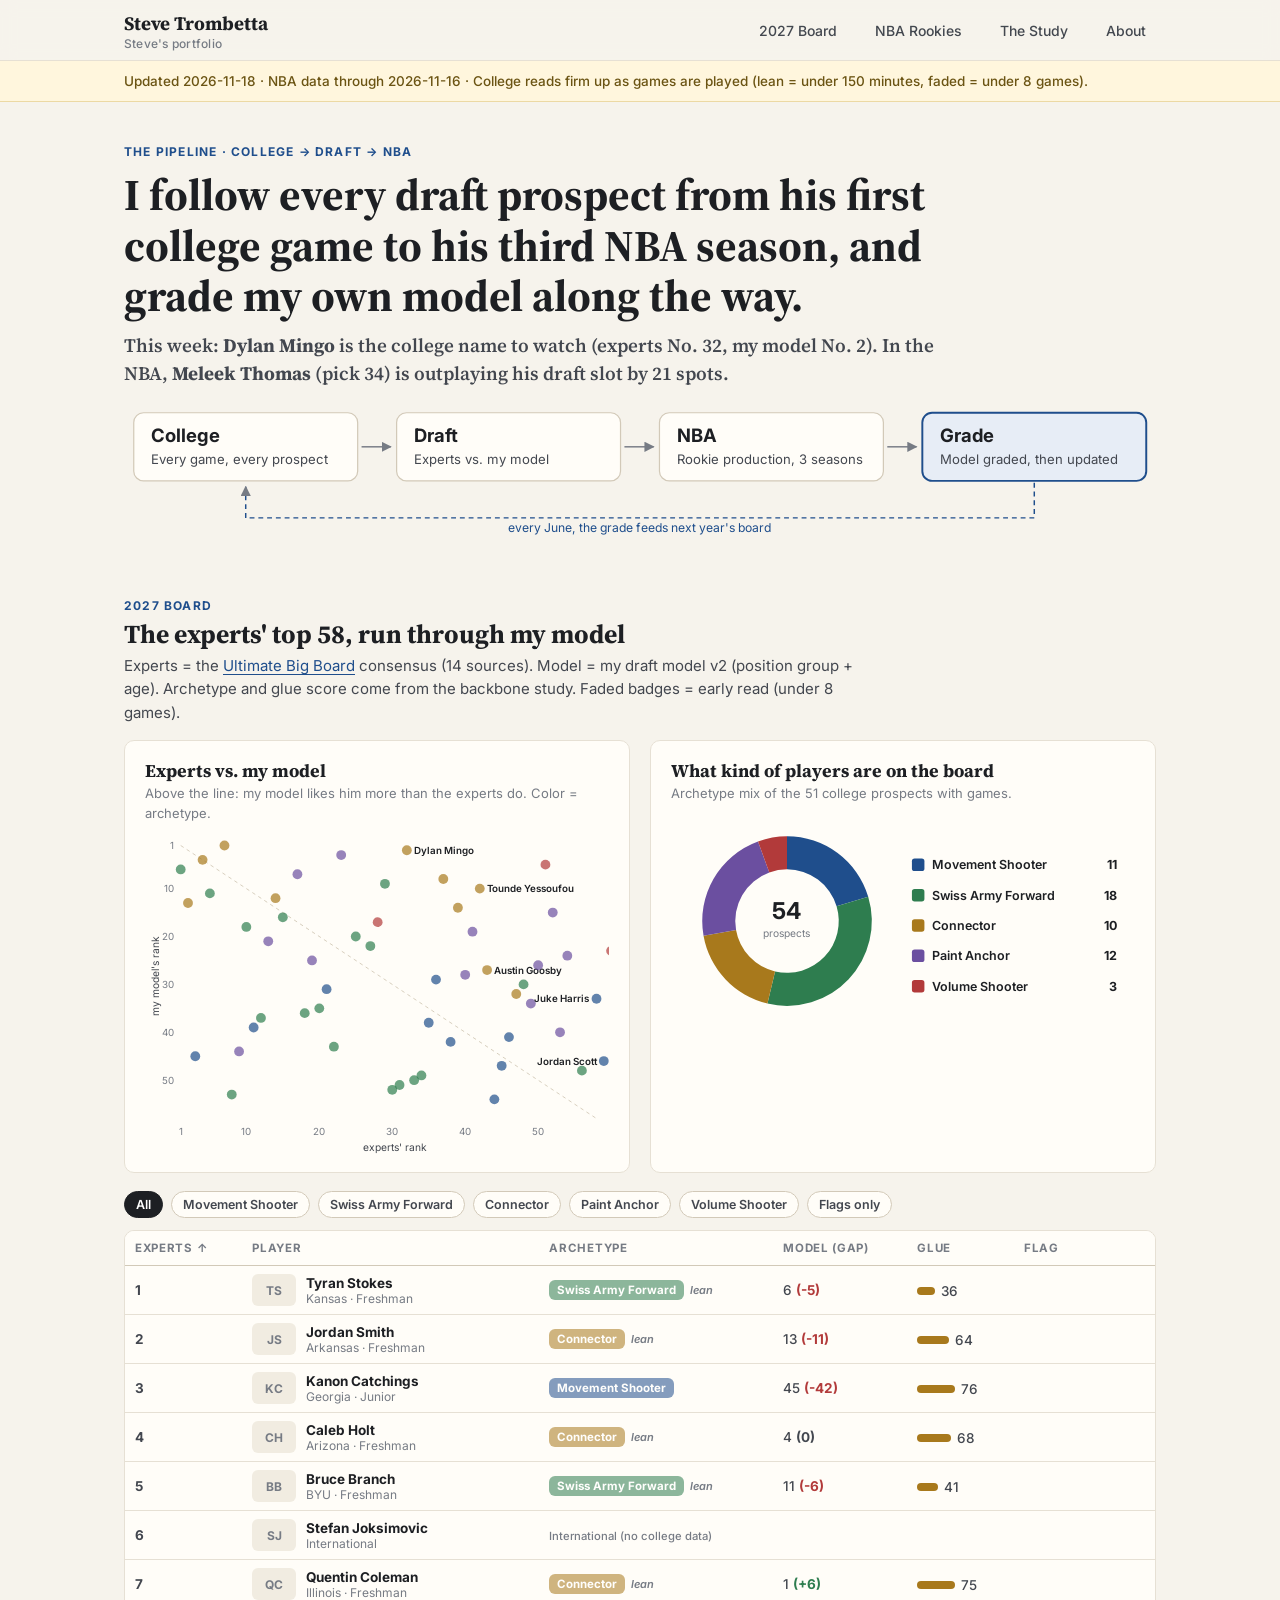
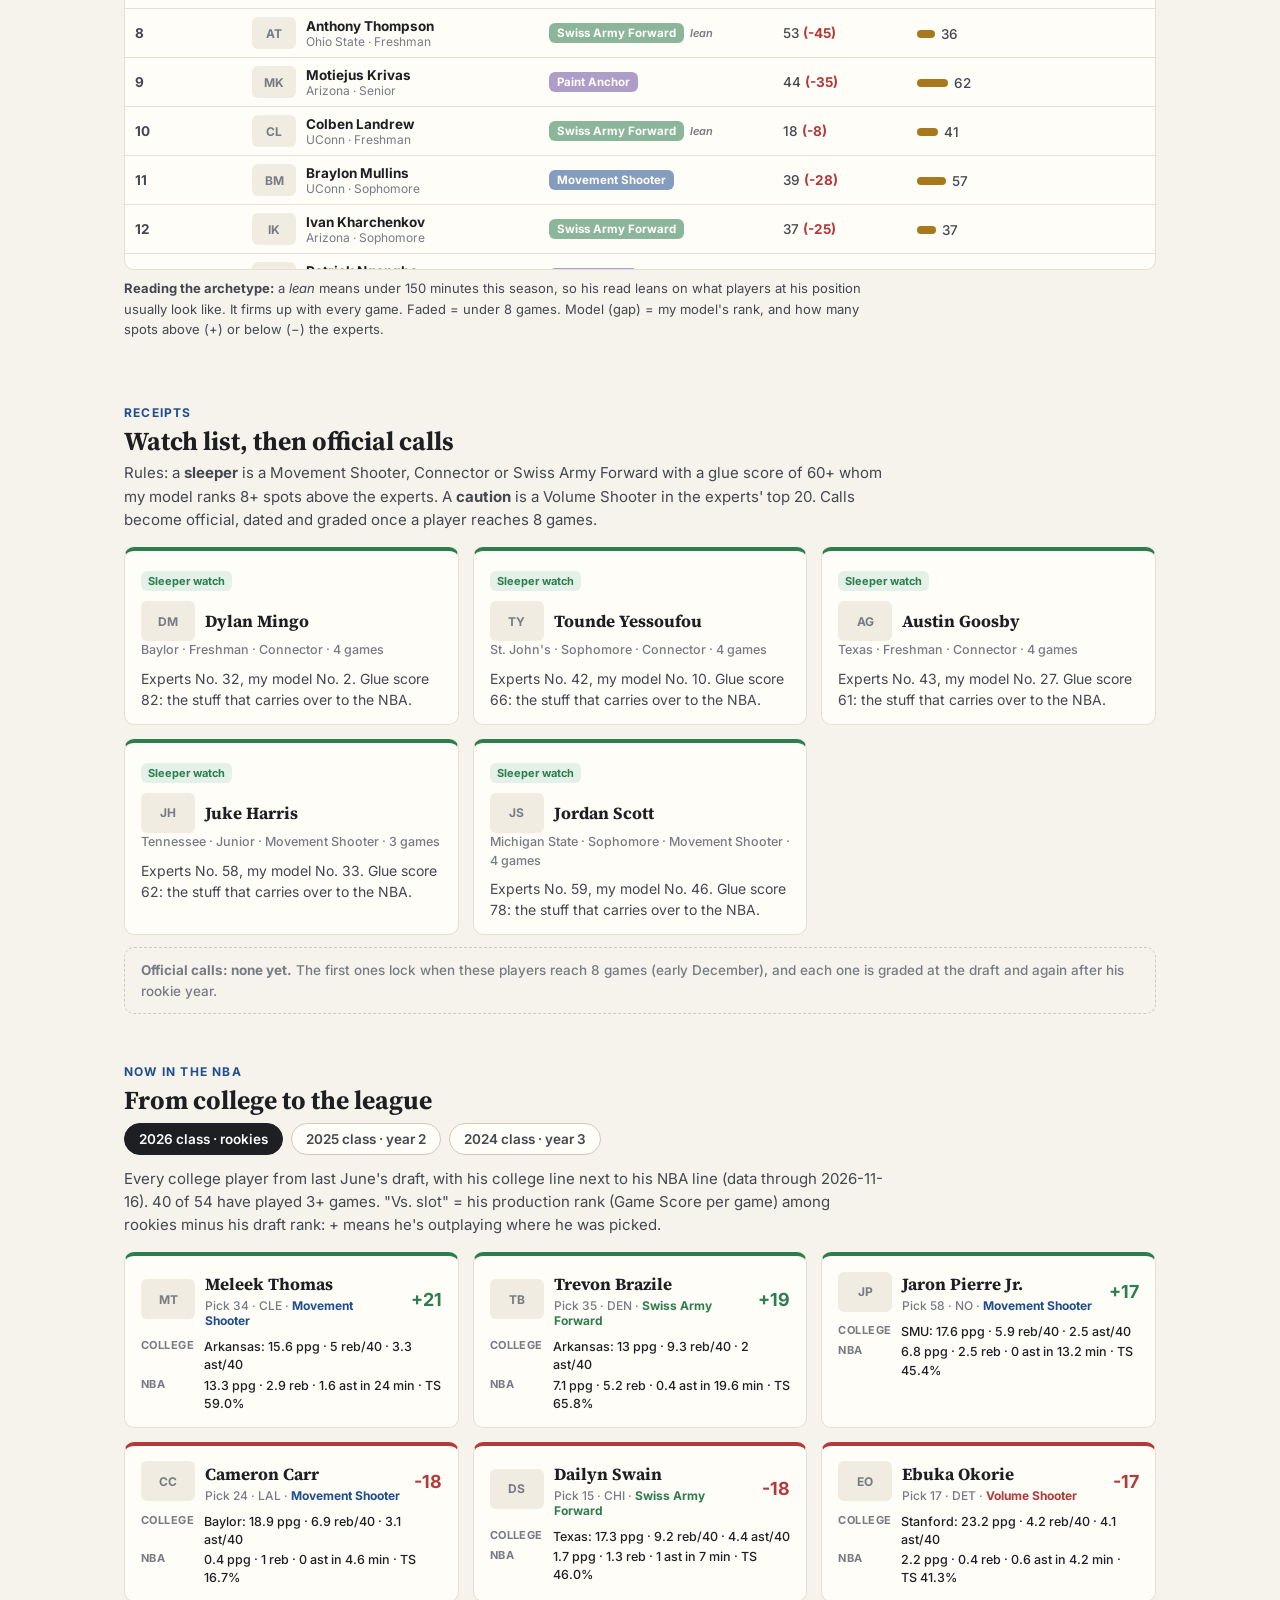
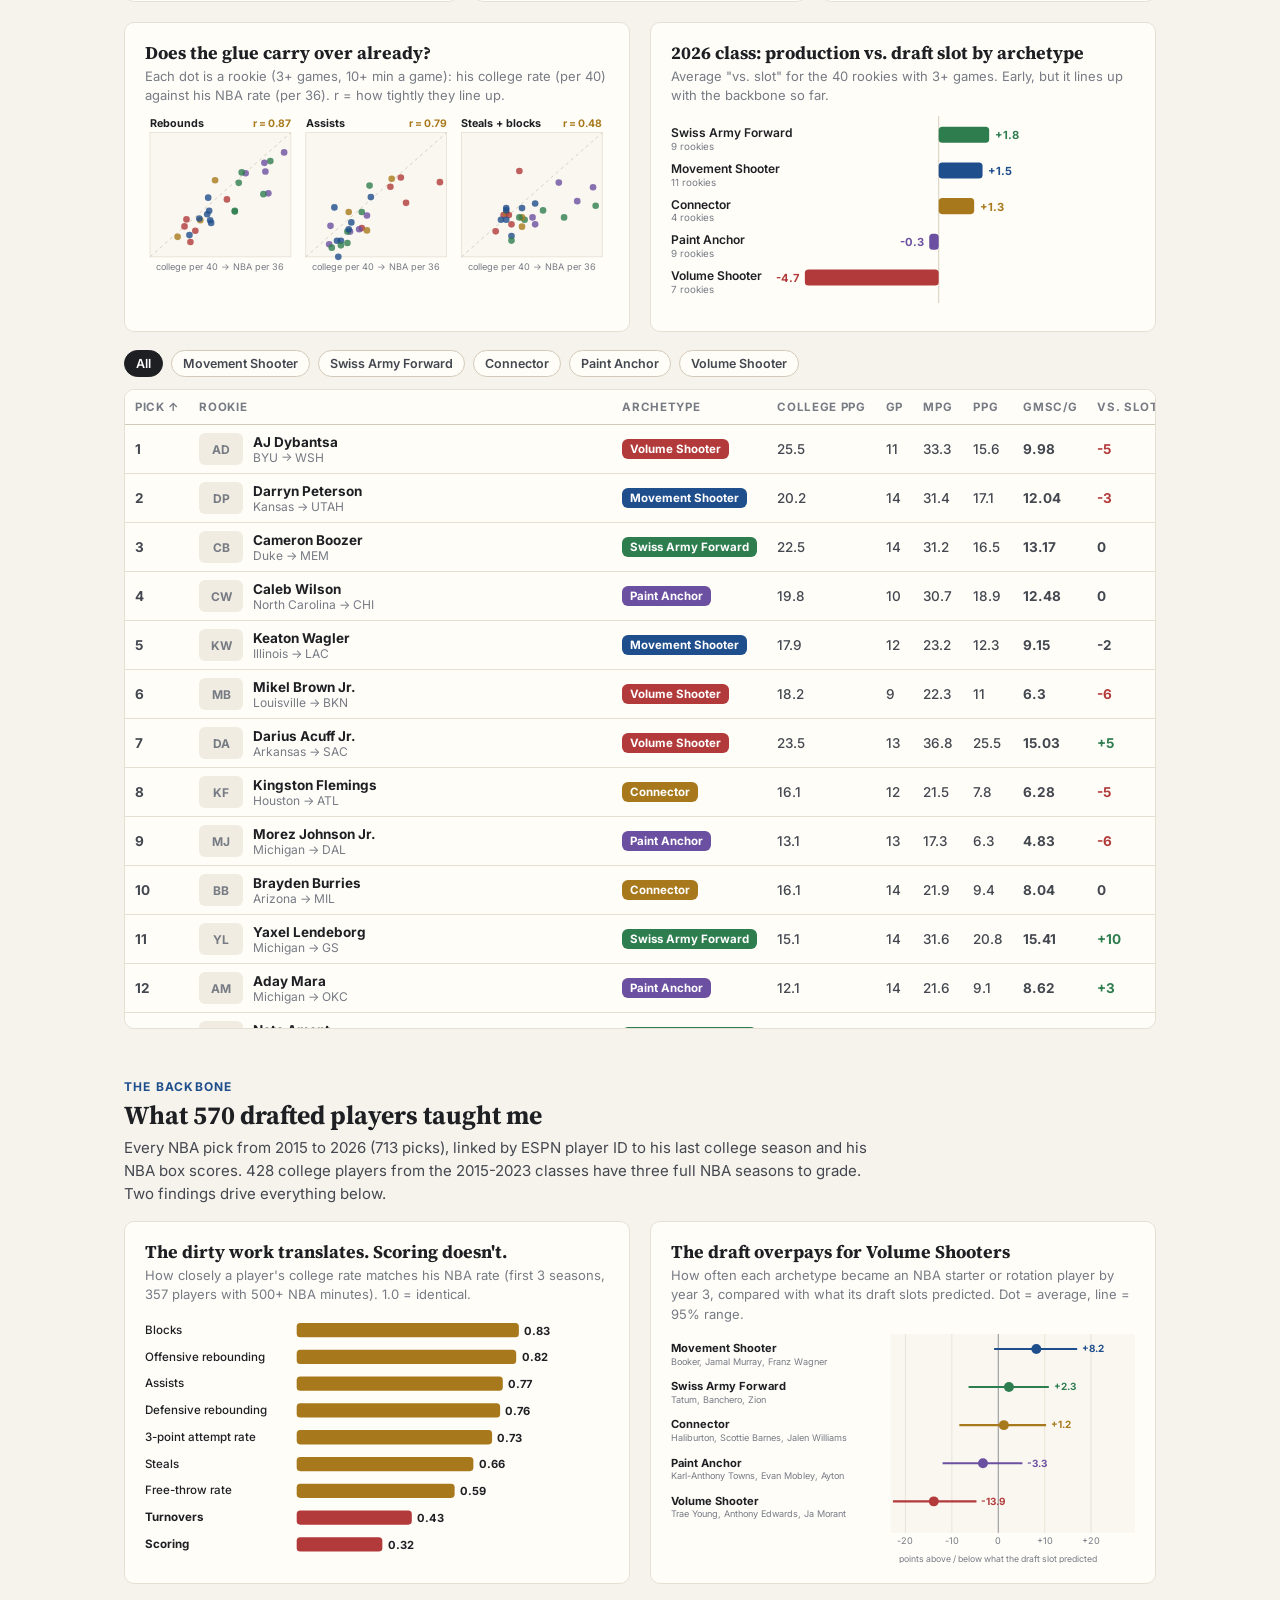
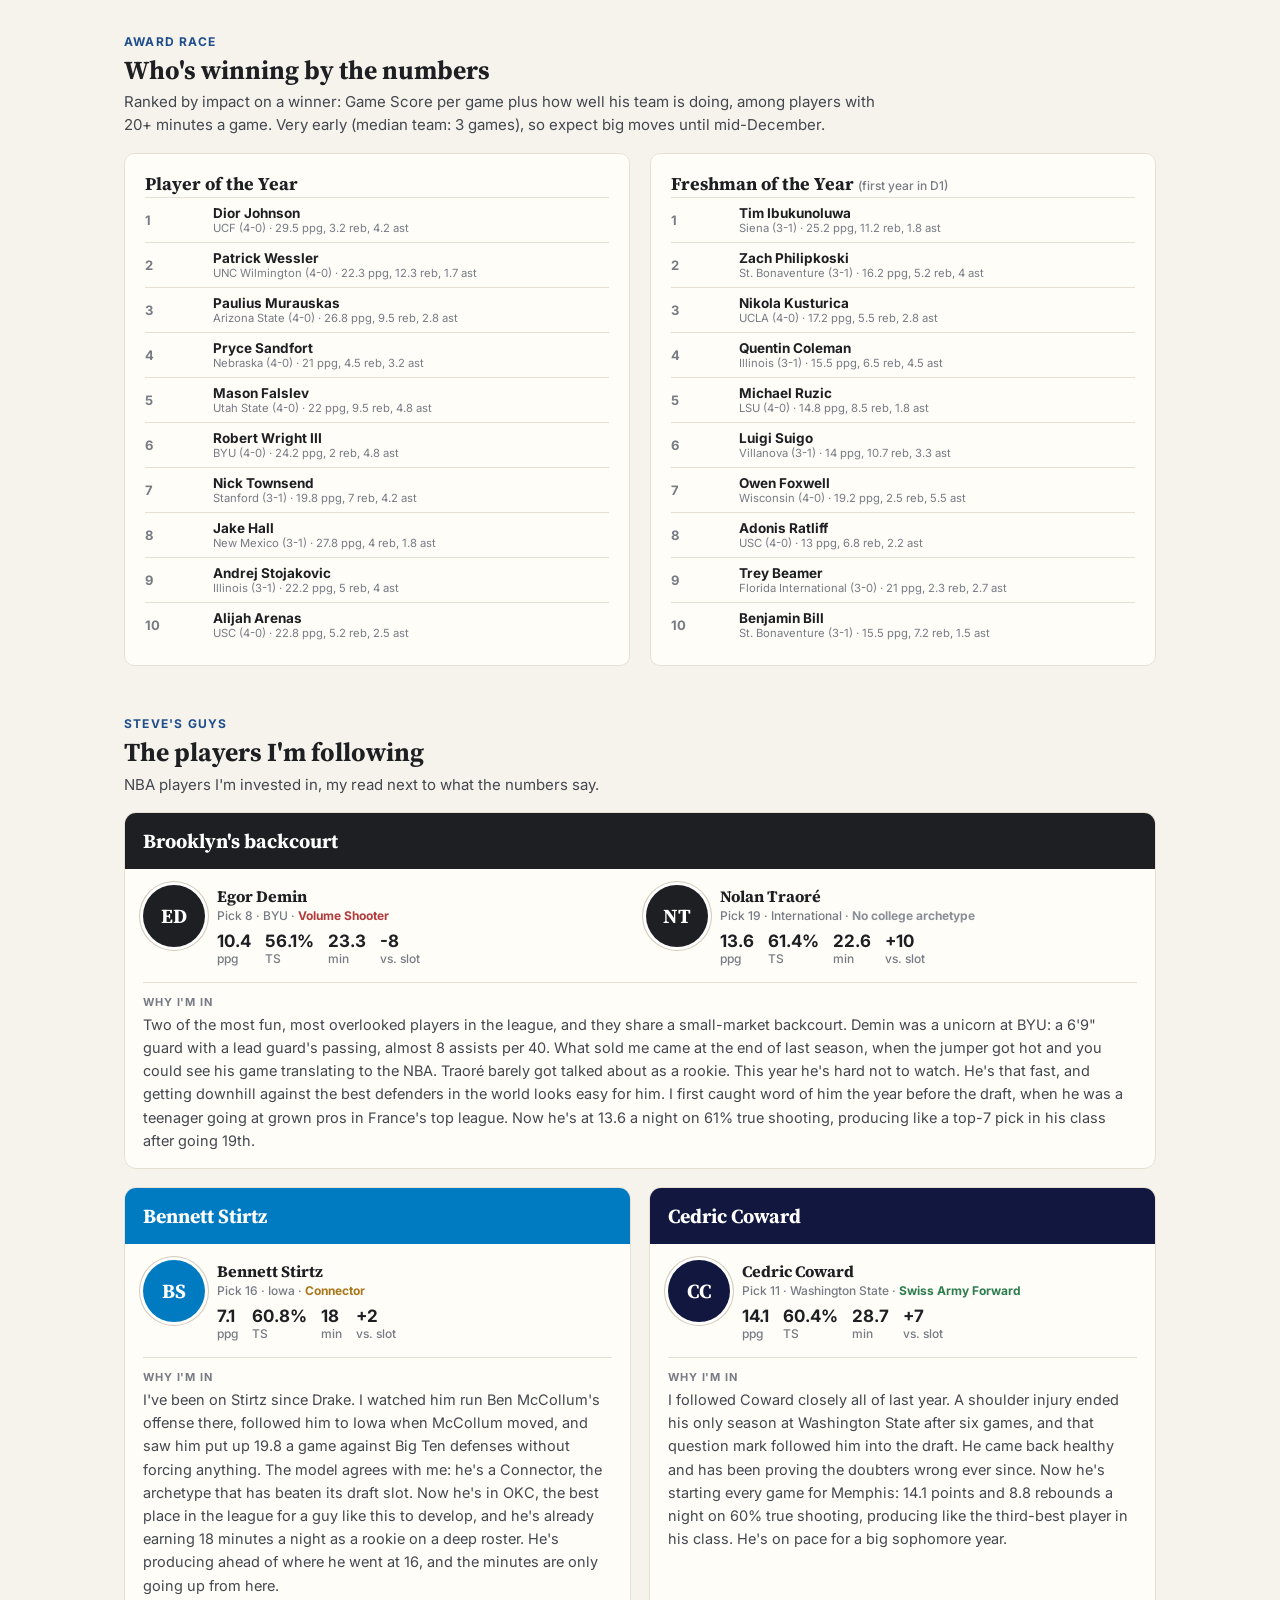
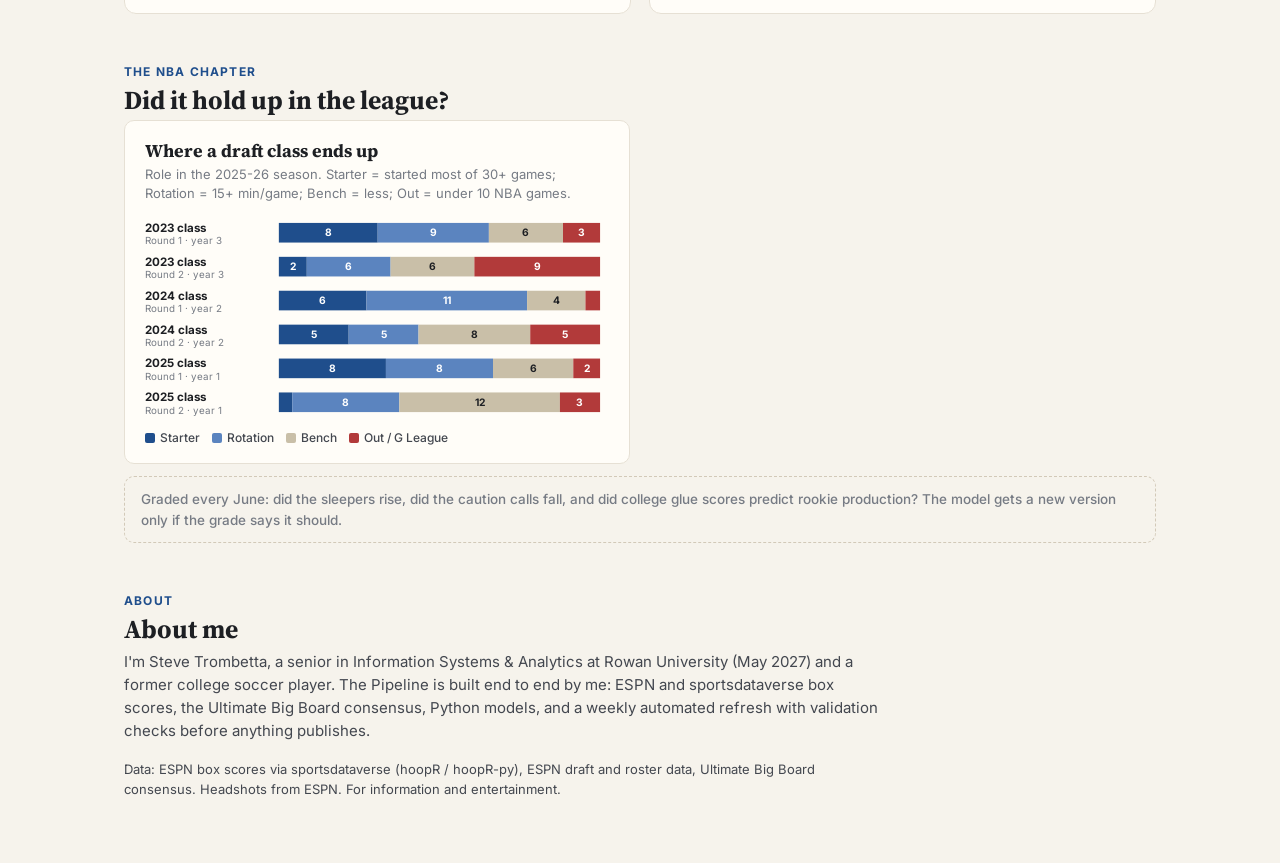
==== commit ee6f2cf5: "Steve's Guys: new Brooklyn take, add Cedric Coward Co-Authored-By: Claude Opus 5.5 <noreply@anthropi" ====
--- a/docs/index.html
+++ b/docs/index.html
@@ -319,11 +319,11 @@
 .pw{display:flex;gap:10px;align-items:center}.pw .hs,.pn .hs{width:44px;height:32px}.hs.ini{display:inline-flex;align-items:center;justify-content:center;font:700 12px var(--f-ui);color:var(--ink3);background:#f1ece1;border-radius:6px;flex:none}
 .pn small .nt{color:#a8791c;font-weight:600}
 .aw li{align-items:center}.aw li .tl{width:28px;height:28px;object-fit:contain;flex:none;display:inline-block}
-.sg{display:grid;grid-template-columns:3fr 2fr;gap:18px}@media (max-width:900px){.sg{grid-template-columns:1fr}}
+.sg{display:grid;grid-template-columns:1fr 1fr;gap:18px}.sg .gc:first-child{grid-column:1/-1}@media (max-width:900px){.sg{grid-template-columns:1fr}}
 .gc{background:var(--paper);border:1px solid var(--line);border-radius:12px;overflow:hidden}.gc .gh{color:#fff;padding:14px 18px;display:flex;align-items:center;gap:10px}
 .gc .gh b{font:700 20px var(--f-serif)}.gc .gh img{width:30px;height:30px;object-fit:contain;background:#fff;border-radius:50%;padding:3px}
 .gc .pl{display:grid;gap:12px;padding:16px 18px 4px}.gc .pl.two{grid-template-columns:1fr 1fr}@media (max-width:600px){.gc .pl.two{grid-template-columns:1fr}}
-.gc .pp{display:flex;gap:12px;align-items:flex-start}.gc .pp .gb{width:62px;height:62px;border-radius:50%;flex:none;display:inline-flex;align-items:center;justify-content:center;color:#fff;font:700 20px var(--f-serif);letter-spacing:.02em;box-shadow:0 0 0 3px #fff,0 0 0 4px var(--line2)}.gc .pp .nm{font:700 16px var(--f-serif)}.gc .pp .mt{font:500 12px/1.5 var(--f-ui);color:var(--ink3)}
+.gc .pp{display:flex;gap:12px;align-items:flex-start}.gc .pp .gb{width:62px;height:62px;border-radius:50%;flex:none;display:inline-flex;align-items:center;justify-content:center;color:#fff;font:700 20px var(--f-serif);letter-spacing:.02em;box-shadow:0 0 0 3px #fff,0 0 0 4px var(--line2)}.gc .pp .gb{position:relative;overflow:hidden}.gc .pp .gb img{position:absolute;inset:0;width:100%;height:100%;object-fit:cover;object-position:50% 8%;transform:scale(1.35);transform-origin:50% 10%;background:#f1ece1}.gc .pp .nm{font:700 16px var(--f-serif)}.gc .pp .mt{font:500 12px/1.5 var(--f-ui);color:var(--ink3)}
 .gc .st{display:flex;gap:14px;margin-top:6px;font:500 12px var(--f-ui);color:var(--ink3)}.gc .st b{display:block;font:700 17px var(--f-ui);color:var(--ink)}
 .gc .tk{margin:12px 18px 16px;padding-top:12px;border-top:1px solid var(--line);font:400 14.5px/1.6 var(--f-ui);color:var(--ink2)}.gc .tk i{display:block;font:700 11px var(--f-ui);letter-spacing:.08em;text-transform:uppercase;color:var(--ink3);font-style:normal;margin-bottom:4px}
 .ctab .chip{font-size:13.5px;padding:7px 14px}
@@ -375,7 +375,7 @@
 <p class="sd" style="font-size:13px">Data: ESPN box scores via sportsdataverse (hoopR / hoopR-py), ESPN draft and roster data, Ultimate Big Board consensus. Headshots from ESPN. For information and entertainment.</p></section>
 <div style="height:40px"></div></div>
 <script>
-const D = {"updated": "2026-11-18", "nba_through": "2026-11-16", "rookies": [{"pick": 1, "name": "AJ Dybantsa", "aid": "5142718", "college": "BYU", "archetype": "Volume Shooter", "c_ppg": 25.5, "c_reb40": 7.8, "c_ast40": 4.3, "c_stk40": 1.6, "c_gp": 35, "team": "WSH", "gp": 11, "starts": 11.0, "mpg": 33.3, "ppg": 15.6, "rpg": 6.1, "apg": 2.3, "ts": 0.482, "gs_g": 9.98, "n_reb36": 6.6, "n_ast36": 2.5, "n_stk36": 1.8, "nba_status": null, "note": null, "prod_rank": 6.0, "vs_slot": -5.0}, {"pick": 2, "name": "Darryn Peterson", "aid": "5041955", "college": "Kansas", "archetype": "Movement Shooter", "c_ppg": 20.2, "c_reb40": 5.8, "c_ast40": 2.2, "c_stk40": 2.8, "c_gp": 24, "team": "UTAH", "gp": 14, "starts": 14.0, "mpg": 31.4, "ppg": 17.1, "rpg": 4.3, "apg": 3.8, "ts": 0.524, "gs_g": 12.04, "n_reb36": 4.9, "n_ast36": 4.3, "n_stk36": 2.3, "nba_status": null, "note": null, "prod_rank": 5.0, "vs_slot": -3.0}, {"pick": 3, "name": "Cameron Boozer", "aid": "5041935", "college": "Duke", "archetype": "Swiss Army Forward", "c_ppg": 22.5, "c_reb40": 12.2, "c_ast40": 4.9, "c_stk40": 2.4, "c_gp": 38, "team": "MEM", "gp": 14, "starts": 14.0, "mpg": 31.2, "ppg": 16.5, "rpg": 9.5, "apg": 5.4, "ts": 0.523, "gs_g": 13.17, "n_reb36": 11.0, "n_ast36": 6.2, "n_stk36": 1.6, "nba_status": null, "note": null, "prod_rank": 3.0, "vs_slot": 0.0}, {"pick": 4, "name": "Caleb Wilson", "aid": "5095151", "college": "North Carolina", "archetype": "Paint Anchor", "c_ppg": 19.8, "c_reb40": 12.0, "c_ast40": 3.4, "c_stk40": 3.7, "c_gp": 24, "team": "CHI", "gp": 10, "starts": 10.0, "mpg": 30.7, "ppg": 18.9, "rpg": 6.2, "apg": 1.9, "ts": 0.525, "gs_g": 12.48, "n_reb36": 7.3, "n_ast36": 2.2, "n_stk36": 3.2, "nba_status": null, "note": null, "prod_rank": 4.0, "vs_slot": 0.0}, {"pick": 5, "name": "Keaton Wagler", "aid": "5254165", "college": "Illinois", "archetype": "Movement Shooter", "c_ppg": 17.9, "c_reb40": 6.0, "c_ast40": 5.0, "c_stk40": 1.5, "c_gp": 37, "team": "LAC", "gp": 12, "starts": 0.0, "mpg": 23.2, "ppg": 12.3, "rpg": 3.4, "apg": 3.3, "ts": 0.578, "gs_g": 9.15, "n_reb36": 5.3, "n_ast36": 5.2, "n_stk36": 1.6, "nba_status": null, "note": null, "prod_rank": 7.0, "vs_slot": -2.0}, {"pick": 6, "name": "Mikel Brown Jr.", "aid": "5101761", "college": "Louisville", "archetype": "Volume Shooter", "c_ppg": 18.2, "c_reb40": 4.6, "c_ast40": 6.5, "c_stk40": 1.9, "c_gp": 21, "team": "BKN", "gp": 9, "starts": 0.0, "mpg": 22.3, "ppg": 11.0, "rpg": 1.9, "apg": 3.8, "ts": 0.476, "gs_g": 6.3, "n_reb36": 3.0, "n_ast36": 6.1, "n_stk36": 1.4, "nba_status": null, "note": null, "prod_rank": 12.0, "vs_slot": -6.0}, {"pick": 7, "name": "Darius Acuff Jr.", "aid": "5142620", "college": "Arkansas", "archetype": "Volume Shooter", "c_ppg": 23.5, "c_reb40": 3.5, "c_ast40": 7.3, "c_stk40": 1.3, "c_gp": 36, "team": "SAC", "gp": 13, "starts": 13.0, "mpg": 36.8, "ppg": 25.5, "rpg": 3.5, "apg": 7.1, "ts": 0.516, "gs_g": 15.03, "n_reb36": 3.5, "n_ast36": 6.9, "n_stk36": 1.1, "nba_status": null, "note": null, "prod_rank": 2.0, "vs_slot": 5.0}, {"pick": 8, "name": "Kingston Flemings", "aid": "5149077", "college": "Houston", "archetype": "Connector", "c_ppg": 16.1, "c_reb40": 5.1, "c_ast40": 6.6, "c_stk40": 2.3, "c_gp": 37, "team": "ATL", "gp": 12, "starts": 5.0, "mpg": 21.5, "ppg": 7.8, "rpg": 2.5, "apg": 4.1, "ts": 0.59, "gs_g": 6.28, "n_reb36": 4.2, "n_ast36": 6.8, "n_stk36": 1.7, "nba_status": null, "note": null, "prod_rank": 13.0, "vs_slot": -5.0}, {"pick": 9, "name": "Morez Johnson Jr.", "aid": "4873153", "college": "Michigan", "archetype": "Paint Anchor", "c_ppg": 13.1, "c_reb40": 11.7, "c_ast40": 1.9, "c_stk40": 2.8, "c_gp": 40, "team": "DAL", "gp": 13, "starts": 0.0, "mpg": 17.3, "ppg": 6.3, "rpg": 4.7, "apg": 1.3, "ts": 0.491, "gs_g": 4.83, "n_reb36": 9.8, "n_ast36": 2.7, "n_stk36": 1.4, "nba_status": null, "note": null, "prod_rank": 15.0, "vs_slot": -6.0}, {"pick": 10, "name": "Brayden Burries", "aid": "5082206", "college": "Arizona", "archetype": "Connector", "c_ppg": 16.1, "c_reb40": 6.6, "c_ast40": 3.3, "c_stk40": 2.3, "c_gp": 39, "team": "MIL", "gp": 14, "starts": 8.0, "mpg": 21.9, "ppg": 9.4, "rpg": 5.4, "apg": 2.4, "ts": 0.526, "gs_g": 8.04, "n_reb36": 8.8, "n_ast36": 3.9, "n_stk36": 1.3, "nba_status": null, "note": null, "prod_rank": 10.0, "vs_slot": 0.0}, {"pick": 11, "name": "Yaxel Lendeborg", "aid": "5175737", "college": "Michigan", "archetype": "Swiss Army Forward", "c_ppg": 15.1, "c_reb40": 9.0, "c_ast40": 4.3, "c_stk40": 3.1, "c_gp": 40, "team": "GS", "gp": 14, "starts": 14.0, "mpg": 31.6, "ppg": 20.8, "rpg": 7.4, "apg": 3.4, "ts": 0.599, "gs_g": 15.41, "n_reb36": 8.5, "n_ast36": 3.9, "n_stk36": 2.0, "nba_status": null, "note": null, "prod_rank": 1.0, "vs_slot": 10.0}, {"pick": 12, "name": "Aday Mara", "aid": "5174983", "college": "Michigan", "archetype": "Paint Anchor", "c_ppg": 12.1, "c_reb40": 11.6, "c_ast40": 4.1, "c_stk40": 5.0, "c_gp": 40, "team": "OKC", "gp": 14, "starts": 4.0, "mpg": 21.6, "ppg": 9.1, "rpg": 6.5, "apg": 1.4, "ts": 0.642, "gs_g": 8.62, "n_reb36": 10.8, "n_ast36": 2.4, "n_stk36": 3.0, "nba_status": null, "note": null, "prod_rank": 9.0, "vs_slot": 3.0}, {"pick": 13, "name": "Nate Ament", "aid": "5164559", "college": "Tennessee", "archetype": "Swiss Army Forward", "c_ppg": 16.7, "c_reb40": 8.6, "c_ast40": 3.2, "c_stk40": 2.2, "c_gp": 35, "team": "MIL", "gp": 12, "starts": 1.0, "mpg": 17.6, "ppg": 7.3, "rpg": 2.6, "apg": 0.6, "ts": 0.56, "gs_g": 4.54, "n_reb36": 5.3, "n_ast36": 1.2, "n_stk36": 1.7, "nba_status": null, "note": null, "prod_rank": 18.0, "vs_slot": -5.0}, {"pick": 14, "name": "Hannes Steinbach", "aid": "5281370", "college": "Washington", "archetype": "Paint Anchor", "c_ppg": 18.5, "c_reb40": 13.6, "c_ast40": 1.8, "c_stk40": 2.7, "c_gp": 30, "team": "CHA", "gp": 5, "starts": 0.0, "mpg": 12.6, "ppg": 2.8, "rpg": 4.2, "apg": 0.4, "ts": 0.426, "gs_g": 2.76, "n_reb36": 12.0, "n_ast36": 1.1, "n_stk36": 1.7, "nba_status": null, "note": null, "prod_rank": 24.0, "vs_slot": -10.0}, {"pick": 15, "name": "Dailyn Swain", "aid": "4848625", "college": "Texas", "archetype": "Swiss Army Forward", "c_ppg": 17.3, "c_reb40": 9.2, "c_ast40": 4.4, "c_stk40": 2.4, "c_gp": 36, "team": "CHI", "gp": 3, "starts": 0.0, "mpg": 7.0, "ppg": 1.7, "rpg": 1.3, "apg": 1.0, "ts": 0.46, "gs_g": 1.2, "n_reb36": 6.9, "n_ast36": 5.1, "n_stk36": 3.4, "nba_status": null, "note": null, "prod_rank": 33.0, "vs_slot": -18.0}, {"pick": 16, "name": "Bennett Stirtz", "aid": "5241364", "college": "Iowa", "archetype": "Connector", "c_ppg": 19.8, "c_reb40": 2.8, "c_ast40": 4.7, "c_stk40": 1.7, "c_gp": 37, "team": "OKC", "gp": 14, "starts": 0.0, "mpg": 18.0, "ppg": 7.1, "rpg": 1.1, "apg": 1.1, "ts": 0.608, "gs_g": 5.39, "n_reb36": 2.3, "n_ast36": 2.3, "n_stk36": 1.9, "nba_status": null, "note": null, "prod_rank": 14.0, "vs_slot": 2.0}, {"pick": 17, "name": "Ebuka Okorie", "aid": "5258459", "college": "Stanford", "archetype": "Volume Shooter", "c_ppg": 23.2, "c_reb40": 4.2, "c_ast40": 4.1, "c_stk40": 2.2, "c_gp": 31, "team": "DET", "gp": 5, "starts": 0.0, "mpg": 4.2, "ppg": 2.2, "rpg": 0.4, "apg": 0.6, "ts": 0.413, "gs_g": 1.18, "n_reb36": 3.4, "n_ast36": 5.1, "n_stk36": 1.7, "nba_status": null, "note": null, "prod_rank": 34.0, "vs_slot": -17.0}, {"pick": 18, "name": "Christian Anderson Jr.", "aid": "5060701", "college": "Texas Tech", "archetype": "Volume Shooter", "c_ppg": 18.5, "c_reb40": 3.7, "c_ast40": 7.7, "c_stk40": 1.8, "c_gp": 33, "team": "CHA", "gp": 12, "starts": 0.0, "mpg": 13.3, "ppg": 5.2, "rpg": 1.6, "apg": 1.8, "ts": 0.483, "gs_g": 2.72, "n_reb36": 4.3, "n_ast36": 4.7, "n_stk36": 1.8, "nba_status": null, "note": null, "prod_rank": 25.0, "vs_slot": -7.0}, {"pick": 19, "name": "Allen Graves", "aid": "5149115", "college": "Santa Clara", "archetype": "Swiss Army Forward", "c_ppg": 11.8, "c_reb40": 11.5, "c_ast40": 3.2, "c_stk40": 5.1, "c_gp": 35, "team": "TOR", "gp": 13, "starts": 0.0, "mpg": 13.8, "ppg": 4.4, "rpg": 2.8, "apg": 0.8, "ts": 0.498, "gs_g": 4.26, "n_reb36": 7.2, "n_ast36": 2.2, "n_stk36": 2.2, "nba_status": null, "note": null, "prod_rank": 19.0, "vs_slot": 0.0}, {"pick": 20, "name": "Jayden Quaintance", "aid": "5101845", "college": "Kentucky", "archetype": "Paint Anchor", "c_ppg": 5.0, "c_reb40": 12.1, "c_ast40": 1.2, "c_stk40": 3.0, "c_gp": 4, "team": "SA", "gp": 0, "starts": null, "mpg": null, "ppg": null, "rpg": null, "apg": null, "ts": null, "gs_g": null, "n_reb36": null, "n_ast36": null, "n_stk36": null, "nba_status": "Active", "note": "Out (knee), not cleared yet; return ~Dec 3", "prod_rank": null, "vs_slot": null}, {"pick": 22, "name": "Labaron Philon Jr.", "aid": "4873090", "college": "Alabama", "archetype": "Volume Shooter", "c_ppg": 22.0, "c_reb40": 4.6, "c_ast40": 6.5, "c_stk40": 1.7, "c_gp": 33, "team": "PHI", "gp": 9, "starts": 0.0, "mpg": 5.9, "ppg": 2.2, "rpg": 0.9, "apg": 0.6, "ts": 0.442, "gs_g": 1.03, "n_reb36": 5.4, "n_ast36": 3.4, "n_stk36": 0.7, "nba_status": null, "note": null, "prod_rank": 35.0, "vs_slot": -15.0}, {"pick": 23, "name": "Zuby Ejiofor", "aid": "5106262", "college": "St. John's", "archetype": "Paint Anchor", "c_ppg": 16.3, "c_reb40": 9.7, "c_ast40": 4.7, "c_stk40": 4.4, "c_gp": 37, "team": "ATL", "gp": 8, "starts": 0.0, "mpg": 11.2, "ppg": 4.8, "rpg": 3.0, "apg": 1.1, "ts": 0.641, "gs_g": 4.72, "n_reb36": 9.6, "n_ast36": 3.6, "n_stk36": 2.4, "nba_status": null, "note": null, "prod_rank": 16.0, "vs_slot": 5.0}, {"pick": 24, "name": "Cameron Carr", "aid": "5113969", "college": "Baylor", "archetype": "Movement Shooter", "c_ppg": 18.9, "c_reb40": 6.9, "c_ast40": 3.1, "c_stk40": 2.6, "c_gp": 34, "team": "LAL", "gp": 5, "starts": 0.0, "mpg": 4.6, "ppg": 0.4, "rpg": 1.0, "apg": 0.0, "ts": 0.167, "gs_g": -0.62, "n_reb36": 7.8, "n_ast36": 0.0, "n_stk36": 0.0, "nba_status": null, "note": null, "prod_rank": 40.0, "vs_slot": -18.0}, {"pick": 26, "name": "Tarris Reed Jr.", "aid": "5105809", "college": "UConn", "archetype": "Paint Anchor", "c_ppg": 14.7, "c_reb40": 13.1, "c_ast40": 3.3, "c_stk40": 4.2, "c_gp": 35, "team": "SA", "gp": 9, "starts": 0.0, "mpg": 6.0, "ppg": 2.0, "rpg": 2.9, "apg": 0.3, "ts": 0.571, "gs_g": 1.66, "n_reb36": 17.3, "n_ast36": 2.0, "n_stk36": 2.7, "nba_status": null, "note": null, "prod_rank": 31.0, "vs_slot": -8.0}, {"pick": 27, "name": "Chris Cenac Jr.", "aid": "5142621", "college": "Houston", "archetype": "Swiss Army Forward", "c_ppg": 9.5, "c_reb40": 12.7, "c_ast40": 1.2, "c_stk40": 2.0, "c_gp": 37, "team": "BOS", "gp": 5, "starts": 0.0, "mpg": 5.6, "ppg": 3.6, "rpg": 1.6, "apg": 0.2, "ts": 0.699, "gs_g": 2.3, "n_reb36": 10.3, "n_ast36": 1.3, "n_stk36": 0.0, "nba_status": null, "note": null, "prod_rank": 28.0, "vs_slot": -4.0}, {"pick": 28, "name": "Joshua Jefferson", "aid": "4870564", "college": "Iowa State", "archetype": "Swiss Army Forward", "c_ppg": 16.4, "c_reb40": 9.6, "c_ast40": 6.2, "c_stk40": 3.2, "c_gp": 35, "team": "BKN", "gp": 1, "starts": 0.0, "mpg": 4.0, "ppg": 0.0, "rpg": 0.0, "apg": 0.0, "ts": 0.0, "gs_g": -2.8, "n_reb36": 0.0, "n_ast36": 0.0, "n_stk36": 0.0, "nba_status": null, "note": "Mostly in the G League (Long Island Nets)", "prod_rank": null, "vs_slot": null}, {"pick": 29, "name": "Alex Karaban", "aid": "4917149", "college": "UConn", "archetype": "Movement Shooter", "c_ppg": 13.2, "c_reb40": 6.1, "c_ast40": 2.7, "c_stk40": 1.9, "c_gp": 40, "team": "SAC", "gp": 6, "starts": 0.0, "mpg": 13.0, "ppg": 1.2, "rpg": 1.5, "apg": 0.5, "ts": 0.354, "gs_g": 0.28, "n_reb36": 4.2, "n_ast36": 1.4, "n_stk36": 0.9, "nba_status": null, "note": null, "prod_rank": 38.0, "vs_slot": -13.0}, {"pick": 30, "name": "Koa Peat", "aid": "5041953", "college": "Arizona", "archetype": "Swiss Army Forward", "c_ppg": 14.1, "c_reb40": 8.1, "c_ast40": 3.7, "c_stk40": 1.9, "c_gp": 36, "team": "PHX", "gp": 8, "starts": 0.0, "mpg": 4.5, "ppg": 3.1, "rpg": 0.9, "apg": 0.1, "ts": 0.682, "gs_g": 2.34, "n_reb36": 7.0, "n_ast36": 1.0, "n_stk36": 0.0, "nba_status": null, "note": null, "prod_rank": 27.0, "vs_slot": -1.0}, {"pick": 31, "name": "Bruce Thornton", "aid": "5105837", "college": "Ohio State", "archetype": "Movement Shooter", "c_ppg": 19.9, "c_reb40": 5.6, "c_ast40": 4.3, "c_stk40": 1.5, "c_gp": 34, "team": "HOU", "gp": 10, "starts": 0.0, "mpg": 4.1, "ppg": 2.1, "rpg": 0.1, "apg": 0.0, "ts": 0.577, "gs_g": 1.03, "n_reb36": 0.9, "n_ast36": 0.0, "n_stk36": 0.9, "nba_status": null, "note": null, "prod_rank": 35.0, "vs_slot": -8.0}, {"pick": 32, "name": "Richie Saunders", "aid": "5105462", "college": "BYU", "archetype": "Movement Shooter", "c_ppg": 18.0, "c_reb40": 7.4, "c_ast40": 2.7, "c_stk40": 2.6, "c_gp": 25, "team": "MEM", "gp": 0, "starts": null, "mpg": null, "ppg": null, "rpg": null, "apg": null, "ts": null, "gs_g": null, "n_reb36": null, "n_ast36": null, "n_stk36": null, "nba_status": "Active", "note": "Two-way deal; out (knee)", "prod_rank": null, "vs_slot": null}, {"pick": 33, "name": "Isaiah Evans", "aid": "5061585", "college": "Duke", "archetype": "Movement Shooter", "c_ppg": 15.0, "c_reb40": 4.5, "c_ast40": 1.8, "c_stk40": 1.9, "c_gp": 38, "team": "MIN", "gp": 7, "starts": 0.0, "mpg": 3.4, "ppg": 0.3, "rpg": 0.3, "apg": 0.3, "ts": 0.111, "gs_g": -0.59, "n_reb36": 3.0, "n_ast36": 3.0, "n_stk36": 0.0, "nba_status": null, "note": null, "prod_rank": 39.0, "vs_slot": -11.0}, {"pick": 34, "name": "Meleek Thomas", "aid": "5041951", "college": "Arkansas", "archetype": "Movement Shooter", "c_ppg": 15.6, "c_reb40": 5.0, "c_ast40": 3.3, "c_stk40": 2.3, "c_gp": 37, "team": "CLE", "gp": 12, "starts": 3.0, "mpg": 24.0, "ppg": 13.3, "rpg": 2.9, "apg": 1.6, "ts": 0.59, "gs_g": 9.02, "n_reb36": 4.4, "n_ast36": 2.4, "n_stk36": 2.1, "nba_status": null, "note": null, "prod_rank": 8.0, "vs_slot": 21.0}, {"pick": 35, "name": "Trevon Brazile", "aid": "4698719", "college": "Arkansas", "archetype": "Swiss Army Forward", "c_ppg": 13.0, "c_reb40": 9.3, "c_ast40": 2.0, "c_stk40": 3.9, "c_gp": 36, "team": "DEN", "gp": 12, "starts": 1.0, "mpg": 19.6, "ppg": 7.1, "rpg": 5.2, "apg": 0.4, "ts": 0.658, "gs_g": 6.42, "n_reb36": 9.7, "n_ast36": 0.8, "n_stk36": 1.7, "nba_status": null, "note": null, "prod_rank": 11.0, "vs_slot": 19.0}, {"pick": 36, "name": "Baba Miller", "aid": "5075626", "college": "Cincinnati", "archetype": "Paint Anchor", "c_ppg": 13.0, "c_reb40": 13.0, "c_ast40": 4.7, "c_stk40": 2.4, "c_gp": 31, "team": "LAC", "gp": 10, "starts": 0.0, "mpg": 9.8, "ppg": 4.3, "rpg": 2.4, "apg": 0.9, "ts": 0.671, "gs_g": 4.17, "n_reb36": 8.8, "n_ast36": 3.3, "n_stk36": 4.4, "nba_status": null, "note": null, "prod_rank": 20.0, "vs_slot": 11.0}, {"pick": 37, "name": "Ryan Conwell", "aid": "5107157", "college": "Louisville", "archetype": "Movement Shooter", "c_ppg": 18.8, "c_reb40": 6.2, "c_ast40": 3.5, "c_stk40": 1.7, "c_gp": 34, "team": "MIA", "gp": 12, "starts": 0.0, "mpg": 16.8, "ppg": 6.8, "rpg": 1.8, "apg": 1.4, "ts": 0.534, "gs_g": 4.68, "n_reb36": 3.9, "n_ast36": 3.0, "n_stk36": 1.6, "nba_status": null, "note": null, "prod_rank": 17.0, "vs_slot": 15.0}, {"pick": 38, "name": "Braden Smith", "aid": "5105854", "college": "Purdue", "archetype": "Volume Shooter", "c_ppg": 14.3, "c_reb40": 4.1, "c_ast40": 10.3, "c_stk40": 2.2, "c_gp": 39, "team": "IND", "gp": 7, "starts": 4.0, "mpg": 15.1, "ppg": 4.3, "rpg": 0.7, "apg": 2.7, "ts": 0.488, "gs_g": 3.97, "n_reb36": 1.7, "n_ast36": 6.5, "n_stk36": 3.7, "nba_status": null, "note": null, "prod_rank": 21.0, "vs_slot": 12.0}, {"pick": 40, "name": "Dillon Mitchell", "aid": "5106283", "college": "St. John's", "archetype": "Swiss Army Forward", "c_ppg": 8.3, "c_reb40": 10.0, "c_ast40": 4.3, "c_stk40": 2.8, "c_gp": 37, "team": "BOS", "gp": 1, "starts": 0.0, "mpg": 2.0, "ppg": 0.0, "rpg": 0.0, "apg": 0.0, "ts": null, "gs_g": 0.0, "n_reb36": 0.0, "n_ast36": 0.0, "n_stk36": 0.0, "nba_status": null, "note": null, "prod_rank": null, "vs_slot": null}, {"pick": 41, "name": "Otega Oweh", "aid": "5106270", "college": "Kentucky", "archetype": "Connector", "c_ppg": 18.6, "c_reb40": 5.9, "c_ast40": 3.3, "c_stk40": 2.5, "c_gp": 36, "team": null, "gp": 0, "starts": null, "mpg": null, "ppg": null, "rpg": null, "apg": null, "ts": null, "gs_g": null, "n_reb36": null, "n_ast36": null, "n_stk36": null, "nba_status": "Free Agent", "note": "Free agent (last with OKC)", "prod_rank": null, "vs_slot": null}, {"pick": 42, "name": "Ja'Kobi Gillespie", "aid": "5107968", "college": "Tennessee", "archetype": "Connector", "c_ppg": 18.4, "c_reb40": 3.3, "c_ast40": 6.3, "c_stk40": 2.7, "c_gp": 37, "team": "SA", "gp": 2, "starts": 0.0, "mpg": 2.0, "ppg": 2.5, "rpg": 0.0, "apg": 0.0, "ts": 0.625, "gs_g": 1.5, "n_reb36": 0.0, "n_ast36": 0.0, "n_stk36": 0.0, "nba_status": null, "note": null, "prod_rank": null, "vs_slot": null}, {"pick": 43, "name": "Tyler Bilodeau", "aid": "5105626", "college": "UCLA", "archetype": "Movement Shooter", "c_ppg": 17.6, "c_reb40": 7.4, "c_ast40": 1.4, "c_stk40": 1.1, "c_gp": 31, "team": "BKN", "gp": 0, "starts": null, "mpg": null, "ppg": null, "rpg": null, "apg": null, "ts": null, "gs_g": null, "n_reb36": null, "n_ast36": null, "n_stk36": null, "nba_status": "Active", "note": "Two-way, G League (Long Island Nets)", "prod_rank": null, "vs_slot": null}, {"pick": 44, "name": "Maliq Brown", "aid": "5105337", "college": "Duke", "archetype": "Swiss Army Forward", "c_ppg": 4.9, "c_reb40": 10.2, "c_ast40": 3.2, "c_stk40": 4.8, "c_gp": 38, "team": "SA", "gp": 1, "starts": 0.0, "mpg": 1.0, "ppg": 0.0, "rpg": 0.0, "apg": 1.0, "ts": null, "gs_g": 0.7, "n_reb36": 0.0, "n_ast36": 36.0, "n_stk36": 0.0, "nba_status": null, "note": null, "prod_rank": null, "vs_slot": null}, {"pick": 45, "name": "Emanuel Sharp", "aid": "5106058", "college": "Houston", "archetype": "Movement Shooter", "c_ppg": 15.5, "c_reb40": 4.0, "c_ast40": 2.4, "c_stk40": 1.7, "c_gp": 37, "team": "SAC", "gp": 13, "starts": 0.0, "mpg": 17.5, "ppg": 4.9, "rpg": 1.2, "apg": 0.7, "ts": 0.527, "gs_g": 2.28, "n_reb36": 2.5, "n_ast36": 1.4, "n_stk36": 2.1, "nba_status": null, "note": null, "prod_rank": 29.0, "vs_slot": 5.0}, {"pick": 46, "name": "Felix Okpara", "aid": "5105841", "college": "Tennessee", "archetype": "Paint Anchor", "c_ppg": 8.0, "c_reb40": 9.4, "c_ast40": 0.7, "c_stk40": 2.8, "c_gp": 35, "team": "WSH", "gp": 3, "starts": 0.0, "mpg": 2.0, "ppg": 1.0, "rpg": 0.7, "apg": 0.0, "ts": 0.521, "gs_g": 0.6, "n_reb36": 12.0, "n_ast36": 0.0, "n_stk36": 0.0, "nba_status": null, "note": null, "prod_rank": 37.0, "vs_slot": -2.0}, {"pick": 47, "name": "Tyler Nickel", "aid": "4838721", "college": "Vanderbilt", "archetype": "Movement Shooter", "c_ppg": 13.5, "c_reb40": 4.3, "c_ast40": 1.6, "c_stk40": 1.7, "c_gp": 36, "team": "NY", "gp": 0, "starts": null, "mpg": null, "ppg": null, "rpg": null, "apg": null, "ts": null, "gs_g": null, "n_reb36": null, "n_ast36": null, "n_stk36": null, "nba_status": "Active", "note": "Two-way, G League (Westchester Knicks)", "prod_rank": null, "vs_slot": null}, {"pick": 48, "name": "Tobi Lawal", "aid": "5106040", "college": "Virginia Tech", "archetype": "Paint Anchor", "c_ppg": 12.3, "c_reb40": 11.7, "c_ast40": 0.8, "c_stk40": 2.0, "c_gp": 23, "team": "DAL", "gp": 8, "starts": 0.0, "mpg": 4.6, "ppg": 1.4, "rpg": 1.1, "apg": 0.4, "ts": 0.458, "gs_g": 1.35, "n_reb36": 8.8, "n_ast36": 2.9, "n_stk36": 1.0, "nba_status": null, "note": null, "prod_rank": 32.0, "vs_slot": 4.0}, {"pick": 49, "name": "Bryce Hopkins", "aid": "4565698", "college": "St. John's", "archetype": "Swiss Army Forward", "c_ppg": 13.6, "c_reb40": 8.6, "c_ast40": 2.7, "c_stk40": 1.9, "c_gp": 37, "team": "DEN", "gp": 8, "starts": 2.0, "mpg": 13.0, "ppg": 4.8, "rpg": 1.9, "apg": 0.4, "ts": 0.659, "gs_g": 3.4, "n_reb36": 5.2, "n_ast36": 1.0, "n_stk36": 0.7, "nba_status": null, "note": null, "prod_rank": 22.0, "vs_slot": 15.0}, {"pick": 50, "name": "Jaden Bradley", "aid": "4432737", "college": "Arizona", "archetype": "Connector", "c_ppg": 13.3, "c_reb40": 4.4, "c_ast40": 5.7, "c_stk40": 2.0, "c_gp": 39, "team": "TOR", "gp": 9, "starts": 0.0, "mpg": 4.8, "ppg": 1.7, "rpg": 0.6, "apg": 0.9, "ts": 0.633, "gs_g": 1.67, "n_reb36": 4.2, "n_ast36": 6.7, "n_stk36": 3.3, "nba_status": null, "note": null, "prod_rank": 30.0, "vs_slot": 8.0}, {"pick": 51, "name": "Izaiyah Nelson", "aid": "5107251", "college": "South Florida", "archetype": "Paint Anchor", "c_ppg": 15.9, "c_reb40": 14.0, "c_ast40": 1.8, "c_stk40": 4.5, "c_gp": 34, "team": "ORL", "gp": 0, "starts": null, "mpg": null, "ppg": null, "rpg": null, "apg": null, "ts": null, "gs_g": null, "n_reb36": null, "n_ast36": null, "n_stk36": null, "nba_status": "Active", "note": "Out (ankle)", "prod_rank": null, "vs_slot": null}, {"pick": 52, "name": "Henri Veesaar", "aid": "5105571", "college": "North Carolina", "archetype": "Swiss Army Forward", "c_ppg": 17.0, "c_reb40": 11.1, "c_ast40": 2.6, "c_stk40": 2.3, "c_gp": 31, "team": "ATL", "gp": 0, "starts": null, "mpg": null, "ppg": null, "rpg": null, "apg": null, "ts": null, "gs_g": null, "n_reb36": null, "n_ast36": null, "n_stk36": null, "nba_status": "Active", "note": "Out for the season (torn ACL)", "prod_rank": null, "vs_slot": null}, {"pick": 53, "name": "Ugonna Onyenso", "aid": "5037878", "college": "Virginia", "archetype": "Paint Anchor", "c_ppg": 6.5, "c_reb40": 10.5, "c_ast40": 1.2, "c_stk40": 7.6, "c_gp": 36, "team": "DET", "gp": 0, "starts": null, "mpg": null, "ppg": null, "rpg": null, "apg": null, "ts": null, "gs_g": null, "n_reb36": null, "n_ast36": null, "n_stk36": null, "nba_status": "Active", "note": "Two-way, G League (Motor City Cruise)", "prod_rank": null, "vs_slot": null}, {"pick": 54, "name": "Lajae Jones", "aid": "5108969", "college": "Florida State", "archetype": "Movement Shooter", "c_ppg": 12.7, "c_reb40": 7.8, "c_ast40": 1.5, "c_stk40": 3.0, "c_gp": 33, "team": null, "gp": 0, "starts": null, "mpg": null, "ppg": null, "rpg": null, "apg": null, "ts": null, "gs_g": null, "n_reb36": null, "n_ast36": null, "n_stk36": null, "nba_status": "Free Agent", "note": "Free agent (last with GS)", "prod_rank": null, "vs_slot": null}, {"pick": 55, "name": "Nick Martinelli", "aid": "5105832", "college": "Northwestern", "archetype": "Movement Shooter", "c_ppg": 23.0, "c_reb40": 6.9, "c_ast40": 2.2, "c_stk40": 1.3, "c_gp": 33, "team": "LAC", "gp": 5, "starts": 0.0, "mpg": 4.2, "ppg": 3.4, "rpg": 1.4, "apg": 0.4, "ts": 0.743, "gs_g": 2.72, "n_reb36": 12.0, "n_ast36": 3.4, "n_stk36": 0.0, "nba_status": null, "note": null, "prod_rank": 25.0, "vs_slot": 14.0}, {"pick": 58, "name": "Jaron Pierre Jr.", "aid": "4703115", "college": "SMU", "archetype": "Movement Shooter", "c_ppg": 17.6, "c_reb40": 5.9, "c_ast40": 2.5, "c_stk40": 1.7, "c_gp": 34, "team": "NO", "gp": 4, "starts": 0.0, "mpg": 13.2, "ppg": 6.8, "rpg": 2.5, "apg": 0.0, "ts": 0.454, "gs_g": 2.78, "n_reb36": 6.8, "n_ast36": 0.0, "n_stk36": 2.0, "nba_status": null, "note": null, "prod_rank": 23.0, "vs_slot": 17.0}, {"pick": 59, "name": "Trey Kaufman-Renn", "aid": "4897438", "college": "Purdue", "archetype": "Swiss Army Forward", "c_ppg": 14.2, "c_reb40": 11.8, "c_ast40": 3.6, "c_stk40": 0.8, "c_gp": 37, "team": "MIN", "gp": 0, "starts": null, "mpg": null, "ppg": null, "rpg": null, "apg": null, "ts": null, "gs_g": null, "n_reb36": null, "n_ast36": null, "n_stk36": null, "nba_status": "Inactive", "note": "Went back to college; Wolves keep his rights", "prod_rank": null, "vs_slot": null}], "sophomores": [{"pick": 1, "name": "Cooper Flagg", "aid": "5041939", "college": "Duke", "archetype": "Swiss Army Forward", "c_ppg": 19.2, "c_reb40": 9.8, "c_ast40": 5.5, "c_stk40": 3.6, "c_gp": 37.0, "team": "DAL", "gp": 13, "starts": 13.0, "mpg": 33.4, "ppg": 23.5, "rpg": 6.7, "apg": 6.2, "ts": 0.579, "gs_g": 19.8, "n_reb36": 7.2, "n_ast36": 6.7, "n_stk36": 2.9, "note": null, "nba_status": null, "prod_rank": 1.0, "vs_slot": 0.0}, {"pick": 2, "name": "Dylan Harper", "aid": "5037871", "college": "Rutgers", "archetype": "Volume Shooter", "c_ppg": 19.4, "c_reb40": 5.6, "c_ast40": 4.9, "c_stk40": 2.5, "c_gp": 29.0, "team": "SA", "gp": 14, "starts": 14.0, "mpg": 31.4, "ppg": 18.3, "rpg": 5.5, "apg": 4.7, "ts": 0.585, "gs_g": 15.19, "n_reb36": 6.3, "n_ast36": 5.4, "n_stk36": 1.3, "note": null, "nba_status": null, "prod_rank": 2.0, "vs_slot": 0.0}, {"pick": 3, "name": "VJ Edgecombe", "aid": "5124612", "college": "Baylor", "archetype": "Connector", "c_ppg": 15.0, "c_reb40": 6.9, "c_ast40": 3.9, "c_stk40": 3.3, "c_gp": 33.0, "team": "PHI", "gp": 14, "starts": 14.0, "mpg": 33.4, "ppg": 12.9, "rpg": 6.4, "apg": 3.7, "ts": 0.541, "gs_g": 11.36, "n_reb36": 6.9, "n_ast36": 4.0, "n_stk36": 2.2, "note": null, "nba_status": null, "prod_rank": 4.0, "vs_slot": -1.0}, {"pick": 4, "name": "Kon Knueppel", "aid": "5061575", "college": "Duke", "archetype": "Movement Shooter", "c_ppg": 14.4, "c_reb40": 5.3, "c_ast40": 3.6, "c_stk40": 1.6, "c_gp": 39.0, "team": "CHA", "gp": 1, "starts": 1.0, "mpg": 6.0, "ppg": 3.0, "rpg": 0.0, "apg": 0.0, "ts": 0.647, "gs_g": 0.3, "n_reb36": 0.0, "n_ast36": 0.0, "n_stk36": 0.0, "note": "Out (hamstring), re-check mid-December", "nba_status": null, "prod_rank": null, "vs_slot": null}, {"pick": 5, "name": "Ace Bailey", "aid": "4873138", "college": "Rutgers", "archetype": "Swiss Army Forward", "c_ppg": 17.6, "c_reb40": 8.6, "c_ast40": 1.5, "c_stk40": 2.7, "c_gp": 30.0, "team": "UTAH", "gp": 14, "starts": 13.0, "mpg": 31.2, "ppg": 13.4, "rpg": 6.5, "apg": 2.0, "ts": 0.548, "gs_g": 10.24, "n_reb36": 7.5, "n_ast36": 2.3, "n_stk36": 2.1, "note": null, "nba_status": null, "prod_rank": 6.0, "vs_slot": -2.0}, {"pick": 6, "name": "Tre Johnson", "aid": "5238230", "college": "Texas", "archetype": "Movement Shooter", "c_ppg": 19.9, "c_reb40": 3.6, "c_ast40": 3.2, "c_stk40": 1.4, "c_gp": 33.0, "team": "WSH", "gp": 13, "starts": 0.0, "mpg": 23.4, "ppg": 9.6, "rpg": 2.0, "apg": 1.1, "ts": 0.462, "gs_g": 4.78, "n_reb36": 3.1, "n_ast36": 1.7, "n_stk36": 1.2, "note": null, "nba_status": null, "prod_rank": 16.0, "vs_slot": -11.0}, {"pick": 7, "name": "Jeremiah Fears", "aid": "5144091", "college": "Oklahoma", "archetype": "Volume Shooter", "c_ppg": 17.1, "c_reb40": 5.5, "c_ast40": 5.5, "c_stk40": 2.3, "c_gp": 34.0, "team": "NO", "gp": 15, "starts": 15.0, "mpg": 29.5, "ppg": 15.5, "rpg": 4.9, "apg": 5.5, "ts": 0.522, "gs_g": 11.28, "n_reb36": 5.9, "n_ast36": 6.8, "n_stk36": 1.8, "note": null, "nba_status": null, "prod_rank": 5.0, "vs_slot": 1.0}, {"pick": 8, "name": "Egor Demin", "aid": "5175643", "college": "BYU", "archetype": "Volume Shooter", "c_ppg": 10.6, "c_reb40": 5.6, "c_ast40": 7.9, "c_stk40": 2.2, "c_gp": 33.0, "team": "BKN", "gp": 7, "starts": 7.0, "mpg": 23.3, "ppg": 10.4, "rpg": 2.0, "apg": 2.6, "ts": 0.561, "gs_g": 5.83, "n_reb36": 3.1, "n_ast36": 4.0, "n_stk36": 1.3, "note": null, "nba_status": null, "prod_rank": 15.0, "vs_slot": -8.0}, {"pick": 9, "name": "Collin Murray-Boyles", "aid": "5093267", "college": "South Carolina", "archetype": "Swiss Army Forward", "c_ppg": 16.8, "c_reb40": 10.8, "c_ast40": 3.1, "c_stk40": 3.7, "c_gp": 32.0, "team": "TOR", "gp": 12, "starts": 6.0, "mpg": 24.3, "ppg": 10.1, "rpg": 5.2, "apg": 1.8, "ts": 0.551, "gs_g": 7.81, "n_reb36": 7.6, "n_ast36": 2.6, "n_stk36": 3.2, "note": null, "nba_status": null, "prod_rank": 9.0, "vs_slot": -1.0}, {"pick": 10, "name": "Khaman Maluach", "aid": "5203685", "college": "Duke", "archetype": "Paint Anchor", "c_ppg": 8.6, "c_reb40": 12.4, "c_ast40": 1.0, "c_stk40": 2.8, "c_gp": 39.0, "team": "PHX", "gp": 13, "starts": 6.0, "mpg": 18.4, "ppg": 7.4, "rpg": 5.8, "apg": 1.2, "ts": 0.655, "gs_g": 7.28, "n_reb36": 11.4, "n_ast36": 2.3, "n_stk36": 2.6, "note": null, "nba_status": null, "prod_rank": 10.0, "vs_slot": -1.0}, {"pick": 11, "name": "Cedric Coward", "aid": "4903027", "college": "Washington State", "archetype": "Swiss Army Forward", "c_ppg": 17.7, "c_reb40": 8.5, "c_ast40": 4.4, "c_stk40": 3.0, "c_gp": 6.0, "team": "MEM", "gp": 13, "starts": 13.0, "mpg": 28.7, "ppg": 14.1, "rpg": 8.8, "apg": 3.3, "ts": 0.604, "gs_g": 13.14, "n_reb36": 11.0, "n_ast36": 4.2, "n_stk36": 2.3, "note": null, "nba_status": null, "prod_rank": 3.0, "vs_slot": 7.0}, {"pick": 12, "name": "Noa Essengue", "aid": "5242496", "college": "Pro route", "archetype": "No college data", "c_ppg": null, "c_reb40": null, "c_ast40": null, "c_stk40": null, "c_gp": null, "team": "CHI", "gp": 12, "starts": 0.0, "mpg": 12.7, "ppg": 4.7, "rpg": 3.0, "apg": 0.7, "ts": 0.474, "gs_g": 2.53, "n_reb36": 8.5, "n_ast36": 1.9, "n_stk36": 1.7, "note": null, "nba_status": null, "prod_rank": 21.0, "vs_slot": -10.0}, {"pick": 13, "name": "Derik Queen", "aid": "4869780", "college": "Maryland", "archetype": "Paint Anchor", "c_ppg": 16.5, "c_reb40": 11.8, "c_ast40": 2.4, "c_stk40": 2.8, "c_gp": 36.0, "team": "NO", "gp": 15, "starts": 0.0, "mpg": 21.9, "ppg": 12.2, "rpg": 6.5, "apg": 2.3, "ts": 0.604, "gs_g": 10.05, "n_reb36": 10.6, "n_ast36": 3.7, "n_stk36": 2.9, "note": null, "nba_status": null, "prod_rank": 8.0, "vs_slot": 4.0}, {"pick": 14, "name": "Carter Bryant", "aid": "5061568", "college": "Arizona", "archetype": "Movement Shooter", "c_ppg": 6.5, "c_reb40": 8.6, "c_ast40": 2.0, "c_stk40": 4.1, "c_gp": 37.0, "team": "SA", "gp": 13, "starts": 0.0, "mpg": 10.9, "ppg": 3.8, "rpg": 0.9, "apg": 0.7, "ts": 0.492, "gs_g": 1.98, "n_reb36": 3.0, "n_ast36": 2.3, "n_stk36": 1.3, "note": null, "nba_status": null, "prod_rank": 23.0, "vs_slot": -10.0}, {"pick": 15, "name": "Thomas Sorber", "aid": "5061603", "college": "Georgetown", "archetype": "Swiss Army Forward", "c_ppg": 14.5, "c_reb40": 10.8, "c_ast40": 3.1, "c_stk40": 4.5, "c_gp": 24.0, "team": "OKC", "gp": 0, "starts": null, "mpg": null, "ppg": null, "rpg": null, "apg": null, "ts": null, "gs_g": null, "n_reb36": null, "n_ast36": null, "n_stk36": null, "note": "Out (knee surgery), ~late January", "nba_status": null, "prod_rank": null, "vs_slot": null}, {"pick": 16, "name": "Yang Hansen", "aid": "5217746", "college": "Pro route", "archetype": "No college data", "c_ppg": null, "c_reb40": null, "c_ast40": null, "c_stk40": null, "c_gp": null, "team": "POR", "gp": 8, "starts": 0.0, "mpg": 9.1, "ppg": 3.5, "rpg": 2.8, "apg": 0.8, "ts": 0.651, "gs_g": 2.74, "n_reb36": 10.8, "n_ast36": 3.0, "n_stk36": 2.0, "note": null, "nba_status": null, "prod_rank": 20.0, "vs_slot": -6.0}, {"pick": 17, "name": "Joan Beringer", "aid": "5279133", "college": "Pro route", "archetype": "No college data", "c_ppg": null, "c_reb40": null, "c_ast40": null, "c_stk40": null, "c_gp": null, "team": "MIN", "gp": 14, "starts": 1.0, "mpg": 16.6, "ppg": 5.5, "rpg": 6.1, "apg": 0.5, "ts": 0.627, "gs_g": 6.59, "n_reb36": 13.3, "n_ast36": 1.1, "n_stk36": 2.6, "note": null, "nba_status": null, "prod_rank": 12.0, "vs_slot": 3.0}, {"pick": 18, "name": "Walter Clayton Jr.", "aid": "4896372", "college": "Florida", "archetype": "Volume Shooter", "c_ppg": 18.3, "c_reb40": 4.5, "c_ast40": 5.1, "c_stk40": 2.1, "c_gp": 39.0, "team": "DAL", "gp": 13, "starts": 0.0, "mpg": 17.2, "ppg": 7.1, "rpg": 3.0, "apg": 3.3, "ts": 0.568, "gs_g": 6.05, "n_reb36": 6.3, "n_ast36": 6.9, "n_stk36": 1.6, "note": null, "nba_status": null, "prod_rank": 14.0, "vs_slot": 2.0}, {"pick": 19, "name": "Nolan Traor\u00e9", "aid": "5279130", "college": "Pro route", "archetype": "No college data", "c_ppg": null, "c_reb40": null, "c_ast40": null, "c_stk40": null, "c_gp": null, "team": "BKN", "gp": 12, "starts": 8.0, "mpg": 22.6, "ppg": 13.6, "rpg": 1.8, "apg": 2.7, "ts": 0.614, "gs_g": 10.13, "n_reb36": 2.9, "n_ast36": 4.3, "n_stk36": 2.9, "note": null, "nba_status": null, "prod_rank": 7.0, "vs_slot": 10.0}, {"pick": 20, "name": "Kasparas Jakucionis", "aid": "5214640", "college": "Illinois", "archetype": "Volume Shooter", "c_ppg": 15.0, "c_reb40": 7.2, "c_ast40": 5.9, "c_stk40": 1.4, "c_gp": 33.0, "team": "MIL", "gp": 13, "starts": 0.0, "mpg": 18.4, "ppg": 8.0, "rpg": 2.5, "apg": 3.3, "ts": 0.587, "gs_g": 6.42, "n_reb36": 4.8, "n_ast36": 6.5, "n_stk36": 1.7, "note": null, "nba_status": null, "prod_rank": 13.0, "vs_slot": 5.0}, {"pick": 21, "name": "Will Riley", "aid": "5144126", "college": "Illinois", "archetype": "Movement Shooter", "c_ppg": 12.6, "c_reb40": 6.5, "c_ast40": 3.5, "c_stk40": 0.8, "c_gp": 35.0, "team": "WSH", "gp": 12, "starts": 0.0, "mpg": 6.8, "ppg": 2.9, "rpg": 0.5, "apg": 0.2, "ts": 0.626, "gs_g": 2.12, "n_reb36": 2.6, "n_ast36": 1.3, "n_stk36": 0.9, "note": null, "nba_status": null, "prod_rank": 22.0, "vs_slot": -3.0}, {"pick": 22, "name": "Drake Powell", "aid": "5037873", "college": "North Carolina", "archetype": "Movement Shooter", "c_ppg": 7.4, "c_reb40": 5.3, "c_ast40": 1.7, "c_stk40": 2.2, "c_gp": 37.0, "team": "BKN", "gp": 5, "starts": 0.0, "mpg": 7.2, "ppg": 2.0, "rpg": 0.8, "apg": 1.2, "ts": 0.74, "gs_g": 1.7, "n_reb36": 4.0, "n_ast36": 6.0, "n_stk36": 0.0, "note": null, "nba_status": null, "prod_rank": 24.0, "vs_slot": -4.0}, {"pick": 23, "name": "Asa Newell", "aid": "4873201", "college": "Georgia", "archetype": "Swiss Army Forward", "c_ppg": 15.4, "c_reb40": 9.5, "c_ast40": 1.2, "c_stk40": 2.7, "c_gp": 33.0, "team": "ATL", "gp": 5, "starts": 0.0, "mpg": 11.0, "ppg": 3.6, "rpg": 2.6, "apg": 1.0, "ts": 0.537, "gs_g": 2.84, "n_reb36": 8.5, "n_ast36": 3.3, "n_stk36": 1.3, "note": null, "nba_status": null, "prod_rank": 19.0, "vs_slot": 2.0}, {"pick": 24, "name": "Nique Clifford", "aid": "4702384", "college": "Colorado State", "archetype": "Swiss Army Forward", "c_ppg": 18.9, "c_reb40": 10.9, "c_ast40": 5.0, "c_stk40": 2.0, "c_gp": 36.0, "team": "OKC", "gp": 12, "starts": 0.0, "mpg": 10.2, "ppg": 2.6, "rpg": 1.4, "apg": 0.8, "ts": 0.461, "gs_g": 1.4, "n_reb36": 5.0, "n_ast36": 3.0, "n_stk36": 0.9, "note": null, "nba_status": null, "prod_rank": 25.0, "vs_slot": -3.0}, {"pick": 25, "name": "Jase Richardson", "aid": "5239561", "college": "Michigan State", "archetype": "Movement Shooter", "c_ppg": 12.1, "c_reb40": 5.2, "c_ast40": 3.0, "c_stk40": 1.8, "c_gp": 36.0, "team": "ORL", "gp": 11, "starts": 7.0, "mpg": 21.6, "ppg": 5.9, "rpg": 1.9, "apg": 2.5, "ts": 0.399, "gs_g": 3.88, "n_reb36": 3.2, "n_ast36": 4.1, "n_stk36": 2.3, "note": null, "nba_status": null, "prod_rank": 17.0, "vs_slot": 6.0}, {"pick": 26, "name": "Ben Saraf", "aid": "5242502", "college": "Pro route", "archetype": "No college data", "c_ppg": null, "c_reb40": null, "c_ast40": null, "c_stk40": null, "c_gp": null, "team": "BKN", "gp": 1, "starts": 0.0, "mpg": 4.0, "ppg": 2.0, "rpg": 1.0, "apg": 0.0, "ts": 1.0, "gs_g": 1.6, "n_reb36": 9.0, "n_ast36": 0.0, "n_stk36": 0.0, "note": "Mostly in the G League (Long Island Nets)", "nba_status": null, "prod_rank": null, "vs_slot": null}, {"pick": 27, "name": "Danny Wolf", "aid": "5107173", "college": "Michigan", "archetype": "Swiss Army Forward", "c_ppg": 13.2, "c_reb40": 12.7, "c_ast40": 4.7, "c_stk40": 2.7, "c_gp": 37.0, "team": "BKN", "gp": 8, "starts": 4.0, "mpg": 22.6, "ppg": 9.5, "rpg": 5.6, "apg": 1.9, "ts": 0.581, "gs_g": 7.22, "n_reb36": 9.0, "n_ast36": 3.0, "n_stk36": 1.0, "note": null, "nba_status": null, "prod_rank": 11.0, "vs_slot": 13.0}, {"pick": 28, "name": "Hugo Gonz\u00e1lez", "aid": "5175647", "college": "Pro route", "archetype": "No college data", "c_ppg": null, "c_reb40": null, "c_ast40": null, "c_stk40": null, "c_gp": null, "team": "BOS", "gp": 14, "starts": 3.0, "mpg": 12.6, "ppg": 4.1, "rpg": 2.3, "apg": 0.6, "ts": 0.552, "gs_g": 3.24, "n_reb36": 6.5, "n_ast36": 1.8, "n_stk36": 2.2, "note": null, "nba_status": null, "prod_rank": 18.0, "vs_slot": 7.0}, {"pick": 29, "name": "Liam McNeeley", "aid": "5239590", "college": "UConn", "archetype": "Movement Shooter", "c_ppg": 14.5, "c_reb40": 7.4, "c_ast40": 2.8, "c_stk40": 1.0, "c_gp": 27.0, "team": "CHA", "gp": 7, "starts": 0.0, "mpg": 9.1, "ppg": 3.3, "rpg": 1.4, "apg": 0.7, "ts": 0.425, "gs_g": 1.36, "n_reb36": 5.6, "n_ast36": 2.8, "n_stk36": 0.6, "note": null, "nba_status": null, "prod_rank": 26.0, "vs_slot": 0.0}, {"pick": 30, "name": "Yanic Konan Niederhauser", "aid": "5108024", "college": "Penn State", "archetype": "Paint Anchor", "c_ppg": 12.9, "c_reb40": 10.1, "c_ast40": 1.2, "c_stk40": 4.7, "c_gp": 29.0, "team": "LAC", "gp": 0, "starts": null, "mpg": null, "ppg": null, "rpg": null, "apg": null, "ts": null, "gs_g": null, "n_reb36": null, "n_ast36": null, "n_stk36": null, "note": "Out (foot)", "nba_status": null, "prod_rank": null, "vs_slot": null}], "class2024": [{"pick": 1, "name": "Zaccharie Risacher", "aid": "5211175", "college": "Pro route", "archetype": "No college data", "c_ppg": null, "team": "DAL", "gp": 14, "starts": 2.0, "mpg": 23.8, "ppg": 8.8, "rpg": 4.8, "apg": 1.3, "ts": 0.539, "gs_g": 7.79, "n_reb36": 7.2, "n_ast36": 1.9, "n_stk36": 3.2, "c_reb40": null, "c_ast40": null, "c_stk40": null, "c_gp": null, "nba_status": null, "note": null, "prod_rank": 11.0, "vs_slot": -10.0}, {"pick": 2, "name": "Alex Sarr", "aid": "5160992", "college": "Pro route", "archetype": "No college data", "c_ppg": null, "team": "WSH", "gp": 14, "starts": 14.0, "mpg": 27.6, "ppg": 11.8, "rpg": 7.3, "apg": 1.6, "ts": 0.604, "gs_g": 10.68, "n_reb36": 9.5, "n_ast36": 2.1, "n_stk36": 2.7, "c_reb40": null, "c_ast40": null, "c_stk40": null, "c_gp": null, "nba_status": null, "note": null, "prod_rank": 5.0, "vs_slot": -3.0}, {"pick": 3, "name": "Reed Sheppard", "aid": "4711272", "college": "Kentucky", "archetype": "Connector", "c_ppg": 12.5, "team": "HOU", "gp": 12, "starts": 1.0, "mpg": 20.4, "ppg": 8.9, "rpg": 1.5, "apg": 2.8, "ts": 0.485, "gs_g": 6.32, "n_reb36": 2.6, "n_ast36": 5.0, "n_stk36": 2.5, "c_reb40": 5.7, "c_ast40": 6.2, "c_stk40": 4.4, "c_gp": 33.0, "nba_status": null, "note": null, "prod_rank": 14.0, "vs_slot": -11.0}, {"pick": 4, "name": "Stephon Castle", "aid": "4845367", "college": "UConn", "archetype": "Connector", "c_ppg": 11.1, "team": "SA", "gp": 14, "starts": 14.0, "mpg": 29.1, "ppg": 15.7, "rpg": 5.4, "apg": 5.4, "ts": 0.528, "gs_g": 12.41, "n_reb36": 6.7, "n_ast36": 6.6, "n_stk36": 1.7, "c_reb40": 6.9, "c_ast40": 4.3, "c_stk40": 2.0, "c_gp": 34.0, "nba_status": null, "note": null, "prod_rank": 3.0, "vs_slot": 1.0}, {"pick": 5, "name": "Ron Holland II", "aid": "4683771", "college": "Pro route", "archetype": "No college data", "c_ppg": null, "team": "DET", "gp": 12, "starts": 0.0, "mpg": 16.0, "ppg": 4.9, "rpg": 3.8, "apg": 1.8, "ts": 0.442, "gs_g": 4.12, "n_reb36": 8.6, "n_ast36": 4.1, "n_stk36": 3.0, "c_reb40": null, "c_ast40": null, "c_stk40": null, "c_gp": null, "nba_status": null, "note": null, "prod_rank": 20.0, "vs_slot": -15.0}, {"pick": 6, "name": "Tidjane Sala\u00fcn", "aid": "5211176", "college": "Pro route", "archetype": "No college data", "c_ppg": null, "team": "CHA", "gp": 12, "starts": 0.0, "mpg": 14.4, "ppg": 5.9, "rpg": 3.3, "apg": 0.1, "ts": 0.605, "gs_g": 4.57, "n_reb36": 8.3, "n_ast36": 0.2, "n_stk36": 1.7, "c_reb40": null, "c_ast40": null, "c_stk40": null, "c_gp": null, "nba_status": null, "note": null, "prod_rank": 19.0, "vs_slot": -13.0}, {"pick": 7, "name": "Donovan Clingan", "aid": "5105565", "college": "UConn", "archetype": "Paint Anchor", "c_ppg": 13.0, "team": "POR", "gp": 13, "starts": 13.0, "mpg": 25.2, "ppg": 10.9, "rpg": 10.5, "apg": 1.5, "ts": 0.653, "gs_g": 12.47, "n_reb36": 14.9, "n_ast36": 2.2, "n_stk36": 4.2, "c_reb40": 13.1, "c_ast40": 2.7, "c_stk40": 5.3, "c_gp": 35.0, "nba_status": null, "note": null, "prod_rank": 1.0, "vs_slot": 6.0}, {"pick": 8, "name": "Rob Dillingham", "aid": "4684275", "college": "Kentucky", "archetype": "Volume Shooter", "c_ppg": 15.2, "team": null, "gp": 0, "starts": null, "mpg": null, "ppg": null, "rpg": null, "apg": null, "ts": null, "gs_g": null, "n_reb36": null, "n_ast36": null, "n_stk36": null, "c_reb40": 5.1, "c_ast40": 6.7, "c_stk40": 1.9, "c_gp": 32.0, "nba_status": null, "note": "Waived by CHA in Sept; now in the G League (Westchester Knicks)", "prod_rank": null, "vs_slot": null}, {"pick": 9, "name": "Zach Edey", "aid": "4600663", "college": "Purdue", "archetype": "Paint Anchor", "c_ppg": 25.2, "team": "MEM", "gp": 11, "starts": 11.0, "mpg": 20.8, "ppg": 9.0, "rpg": 7.9, "apg": 0.9, "ts": 0.628, "gs_g": 8.36, "n_reb36": 13.7, "n_ast36": 1.6, "n_stk36": 2.4, "c_reb40": 15.2, "c_ast40": 2.5, "c_stk40": 3.0, "c_gp": 39.0, "nba_status": null, "note": null, "prod_rank": 9.0, "vs_slot": -1.0}, {"pick": 10, "name": "Cody Williams", "aid": "4895758", "college": "Colorado", "archetype": "Movement Shooter", "c_ppg": 11.9, "team": "MIN", "gp": 8, "starts": 0.0, "mpg": 4.1, "ppg": 0.0, "rpg": 0.4, "apg": 0.0, "ts": 0.0, "gs_g": -0.24, "n_reb36": 3.3, "n_ast36": 0.0, "n_stk36": 1.1, "c_reb40": 4.3, "c_ast40": 2.3, "c_stk40": 1.8, "c_gp": 24.0, "nba_status": null, "note": null, "prod_rank": 26.0, "vs_slot": -17.0}, {"pick": 11, "name": "Matas Buzelis", "aid": "4711294", "college": "Pro route", "archetype": "No college data", "c_ppg": null, "team": "CHI", "gp": 13, "starts": 13.0, "mpg": 27.2, "ppg": 14.4, "rpg": 4.7, "apg": 1.8, "ts": 0.612, "gs_g": 9.34, "n_reb36": 6.2, "n_ast36": 2.4, "n_stk36": 1.6, "c_reb40": null, "c_ast40": null, "c_stk40": null, "c_gp": null, "nba_status": null, "note": null, "prod_rank": 8.0, "vs_slot": 2.0}, {"pick": 12, "name": "Nikola Topi\u0107", "aid": "5159925", "college": "Pro route", "archetype": "No college data", "c_ppg": null, "team": "OKC", "gp": 2, "starts": 0.0, "mpg": 14.5, "ppg": 4.0, "rpg": 2.0, "apg": 1.5, "ts": 0.4, "gs_g": 1.35, "n_reb36": 5.0, "n_ast36": 3.7, "n_stk36": 2.5, "c_reb40": null, "c_ast40": null, "c_stk40": null, "c_gp": null, "nba_status": null, "note": null, "prod_rank": null, "vs_slot": null}, {"pick": 13, "name": "Devin Carter", "aid": "4433188", "college": "Providence", "archetype": "Volume Shooter", "c_ppg": 19.7, "team": "BOS", "gp": 1, "starts": 0.0, "mpg": 12.0, "ppg": 0.0, "rpg": 2.0, "apg": 1.0, "ts": 0.0, "gs_g": -3.3, "n_reb36": 6.0, "n_ast36": 3.0, "n_stk36": 0.0, "c_reb40": 9.8, "c_ast40": 4.1, "c_stk40": 3.1, "c_gp": 33.0, "nba_status": null, "note": null, "prod_rank": null, "vs_slot": null}, {"pick": 14, "name": "Bub Carrington", "aid": "4845374", "college": "Pittsburgh", "archetype": "Movement Shooter", "c_ppg": 13.8, "team": "WSH", "gp": 15, "starts": 0.0, "mpg": 17.5, "ppg": 4.9, "rpg": 1.4, "apg": 2.0, "ts": 0.552, "gs_g": 3.99, "n_reb36": 2.9, "n_ast36": 4.1, "n_stk36": 1.4, "c_reb40": 6.2, "c_ast40": 5.0, "c_stk40": 1.0, "c_gp": 33.0, "nba_status": null, "note": null, "prod_rank": 21.0, "vs_slot": -10.0}, {"pick": 15, "name": "Kel'el Ware", "aid": "5105623", "college": "Indiana", "archetype": "Paint Anchor", "c_ppg": 15.9, "team": "MIL", "gp": 14, "starts": 1.0, "mpg": 18.2, "ppg": 8.6, "rpg": 6.8, "apg": 0.9, "ts": 0.489, "gs_g": 6.83, "n_reb36": 13.4, "n_ast36": 1.7, "n_stk36": 3.4, "c_reb40": 12.3, "c_ast40": 1.9, "c_stk40": 3.1, "c_gp": 30.0, "nba_status": null, "note": null, "prod_rank": 13.0, "vs_slot": -1.0}, {"pick": 16, "name": "Jared McCain", "aid": "4683778", "college": "Duke", "archetype": "Movement Shooter", "c_ppg": 14.3, "team": "OKC", "gp": 14, "starts": 8.0, "mpg": 26.8, "ppg": 13.4, "rpg": 3.4, "apg": 1.9, "ts": 0.525, "gs_g": 7.96, "n_reb36": 4.6, "n_ast36": 2.5, "n_stk36": 1.5, "c_reb40": 6.4, "c_ast40": 2.4, "c_stk40": 1.4, "c_gp": 36.0, "nba_status": null, "note": null, "prod_rank": 10.0, "vs_slot": 3.0}, {"pick": 17, "name": "Dalton Knecht", "aid": "4897943", "college": "Tennessee", "archetype": "Movement Shooter", "c_ppg": 21.7, "team": "NY", "gp": 3, "starts": 0.0, "mpg": 9.7, "ppg": 4.3, "rpg": 2.3, "apg": 0.3, "ts": 0.812, "gs_g": 3.9, "n_reb36": 8.7, "n_ast36": 1.2, "n_stk36": 1.2, "c_reb40": 6.4, "c_ast40": 2.4, "c_stk40": 1.7, "c_gp": 36.0, "nba_status": null, "note": null, "prod_rank": 22.0, "vs_slot": -8.0}, {"pick": 18, "name": "Tristan da Silva", "aid": "4702382", "college": "Colorado", "archetype": "Movement Shooter", "c_ppg": 16.0, "team": "ORL", "gp": 11, "starts": 2.0, "mpg": 30.5, "ppg": 14.6, "rpg": 4.1, "apg": 1.8, "ts": 0.603, "gs_g": 9.99, "n_reb36": 4.8, "n_ast36": 2.1, "n_stk36": 1.0, "c_reb40": 6.0, "c_ast40": 2.8, "c_stk40": 2.0, "c_gp": 34.0, "nba_status": null, "note": null, "prod_rank": 6.0, "vs_slot": 9.0}, {"pick": 19, "name": "Ja'Kobe Walter", "aid": "4684272", "college": "Baylor", "archetype": "Movement Shooter", "c_ppg": 14.5, "team": "TOR", "gp": 13, "starts": 11.0, "mpg": 30.7, "ppg": 10.8, "rpg": 4.0, "apg": 1.8, "ts": 0.522, "gs_g": 7.58, "n_reb36": 4.7, "n_ast36": 2.2, "n_stk36": 1.7, "c_reb40": 5.5, "c_ast40": 1.8, "c_stk40": 1.6, "c_gp": 35.0, "nba_status": null, "note": null, "prod_rank": 12.0, "vs_slot": 4.0}, {"pick": 20, "name": "Jaylon Tyson", "aid": "4683747", "college": "California", "archetype": "Volume Shooter", "c_ppg": 19.6, "team": "CLE", "gp": 8, "starts": 2.0, "mpg": 23.9, "ppg": 9.5, "rpg": 3.1, "apg": 2.5, "ts": 0.528, "gs_g": 6.28, "n_reb36": 4.7, "n_ast36": 3.8, "n_stk36": 1.3, "c_reb40": 7.9, "c_ast40": 4.0, "c_stk40": 2.0, "c_gp": 31.0, "nba_status": null, "note": null, "prod_rank": 15.0, "vs_slot": 2.0}, {"pick": 21, "name": "Yves Missi", "aid": "5061589", "college": "Baylor", "archetype": "Paint Anchor", "c_ppg": 10.7, "team": "NO", "gp": 4, "starts": 4.0, "mpg": 21.0, "ppg": 7.0, "rpg": 9.2, "apg": 1.8, "ts": 0.584, "gs_g": 10.82, "n_reb36": 15.9, "n_ast36": 3.0, "n_stk36": 6.0, "c_reb40": 9.8, "c_ast40": 0.7, "c_stk40": 3.6, "c_gp": 34.0, "nba_status": null, "note": null, "prod_rank": 4.0, "vs_slot": 14.0}, {"pick": 22, "name": "DaRon Holmes II", "aid": "4433607", "college": "Dayton", "archetype": "Paint Anchor", "c_ppg": 20.4, "team": "DEN", "gp": 4, "starts": 0.0, "mpg": 2.8, "ppg": 0.8, "rpg": 0.2, "apg": 0.5, "ts": 0.5, "gs_g": 0.65, "n_reb36": 3.3, "n_ast36": 6.5, "n_stk36": 3.3, "c_reb40": 10.5, "c_ast40": 3.2, "c_stk40": 3.7, "c_gp": 33.0, "nba_status": null, "note": null, "prod_rank": 25.0, "vs_slot": -6.0}, {"pick": 23, "name": "AJ Johnson", "aid": "5170947", "college": "Pro route", "archetype": "No college data", "c_ppg": null, "team": "NO", "gp": 6, "starts": 0.0, "mpg": 5.8, "ppg": 1.2, "rpg": 0.5, "apg": 0.5, "ts": 0.394, "gs_g": 0.75, "n_reb36": 3.1, "n_ast36": 3.1, "n_stk36": 2.1, "c_reb40": null, "c_ast40": null, "c_stk40": null, "c_gp": null, "nba_status": null, "note": null, "prod_rank": 24.0, "vs_slot": -4.0}, {"pick": 24, "name": "Kyshawn George", "aid": "5174563", "college": "Miami", "archetype": "Movement Shooter", "c_ppg": 7.6, "team": "WSH", "gp": 15, "starts": 15.0, "mpg": 33.3, "ppg": 17.7, "rpg": 4.4, "apg": 4.5, "ts": 0.604, "gs_g": 12.47, "n_reb36": 4.8, "n_ast36": 4.8, "n_stk36": 2.0, "c_reb40": 5.3, "c_ast40": 3.8, "c_stk40": 2.1, "c_gp": 31.0, "nba_status": null, "note": null, "prod_rank": 1.0, "vs_slot": 20.0}, {"pick": 25, "name": "Pac\u00f4me Dadiet", "aid": "5211983", "college": "Pro route", "archetype": "No college data", "c_ppg": null, "team": "NY", "gp": 4, "starts": 0.0, "mpg": 4.2, "ppg": 3.0, "rpg": 0.8, "apg": 0.0, "ts": 0.636, "gs_g": 2.05, "n_reb36": 6.4, "n_ast36": 0.0, "n_stk36": 0.0, "c_reb40": null, "c_ast40": null, "c_stk40": null, "c_gp": null, "nba_status": null, "note": null, "prod_rank": 23.0, "vs_slot": -1.0}, {"pick": 26, "name": "Dillon Jones", "aid": "4702159", "college": "Weber State", "archetype": "Volume Shooter", "c_ppg": 20.8, "team": null, "gp": 0, "starts": null, "mpg": null, "ppg": null, "rpg": null, "apg": null, "ts": null, "gs_g": null, "n_reb36": null, "n_ast36": null, "n_stk36": null, "c_reb40": 10.6, "c_ast40": 5.7, "c_stk40": 2.2, "c_gp": 31.0, "nba_status": null, "note": "Waived by PHI in camp; G League (Delaware Blue Coats)", "prod_rank": null, "vs_slot": null}, {"pick": 27, "name": "Terrence Shannon Jr.", "aid": "4432847", "college": "Illinois", "archetype": "Movement Shooter", "c_ppg": 23.0, "team": "MIN", "gp": 11, "starts": 0.0, "mpg": 22.7, "ppg": 13.0, "rpg": 3.5, "apg": 2.8, "ts": 0.612, "gs_g": 9.57, "n_reb36": 5.6, "n_ast36": 4.5, "n_stk36": 0.9, "c_reb40": 4.7, "c_ast40": 2.7, "c_stk40": 2.2, "c_gp": 32.0, "nba_status": null, "note": null, "prod_rank": 7.0, "vs_slot": 16.0}, {"pick": 28, "name": "Ryan Dunn", "aid": "4888725", "college": "Virginia", "archetype": "Swiss Army Forward", "c_ppg": 8.1, "team": "PHX", "gp": 13, "starts": 0.0, "mpg": 17.1, "ppg": 5.1, "rpg": 3.9, "apg": 1.1, "ts": 0.594, "gs_g": 5.47, "n_reb36": 8.3, "n_ast36": 2.3, "n_stk36": 2.4, "c_reb40": 10.1, "c_ast40": 1.1, "c_stk40": 5.2, "c_gp": 34.0, "nba_status": null, "note": null, "prod_rank": 17.0, "vs_slot": 7.0}, {"pick": 29, "name": "Isaiah Collier", "aid": "4683766", "college": "USC", "archetype": "Volume Shooter", "c_ppg": 16.3, "team": "UTAH", "gp": 13, "starts": 0.0, "mpg": 16.0, "ppg": 6.8, "rpg": 3.4, "apg": 4.2, "ts": 0.517, "gs_g": 5.14, "n_reb36": 7.6, "n_ast36": 9.3, "n_stk36": 0.7, "c_reb40": 3.9, "c_ast40": 5.7, "c_stk40": 2.3, "c_gp": 27.0, "nba_status": null, "note": null, "prod_rank": 18.0, "vs_slot": 7.0}, {"pick": 30, "name": "Baylor Scheierman", "aid": "4593841", "college": "Creighton", "archetype": "Movement Shooter", "c_ppg": 18.5, "team": "BOS", "gp": 14, "starts": 2.0, "mpg": 19.8, "ppg": 6.1, "rpg": 3.9, "apg": 1.5, "ts": 0.62, "gs_g": 5.91, "n_reb36": 7.0, "n_ast36": 2.7, "n_stk36": 1.9, "c_reb40": 9.8, "c_ast40": 4.3, "c_stk40": 1.1, "c_gp": 35.0, "nba_status": null, "note": null, "prod_rank": 16.0, "vs_slot": 10.0}], "guys": [{"title": "Brooklyn's backcourt", "team": "BKN", "color": "#1d1f23", "class": ["2025", "2025"], "aids": ["5175643", "5279130"], "take": "Brooklyn hit on both of its 2025 guards, and I want them together. Traor\u00e9 is the engine. He lives going downhill, and it's turning into real production: 13.6 a night on 61% true shooting in 23 minutes. He went 19th and he's producing like a top-7 pick in his class. Demin is the one I'm watching closer. The model has him as a Volume Shooter, the type it trusts least, because his BYU season was heavy on usage and turnovers. But a 6'9\" guard who averaged almost 8 assists per 40 doesn't come around often, and he's started every game he's played. If his shot holds up, Brooklyn has its backcourt."}, {"title": "Bennett Stirtz", "team": "OKC", "color": "#007ac1", "class": ["2026"], "aids": ["5241364"], "take": "I've been on Stirtz since Drake. I watched him run Ben McCollum's offense there, followed him to Iowa when McCollum moved, and saw him put up 19.8 a game against Big Ten defenses without forcing anything. The model agrees with me: he's a Connector, the archetype that has beaten its draft slot. Now he's in OKC, the best place in the league for a guy like this to develop, and he's already earning 18 minutes a night as a rookie on a deep roster. He's producing ahead of where he went at 16, and the minutes are only going up from here."}], "board": [{"cons_rank": 1, "player": "Tyran Stokes", "avg_pick": 1.7, "team": "Kansas", "athlete_id": "5142731", "cls": "Freshman", "height_in": 80.0, "games_now": 3.0, "min_now": 78.0, "basis": "this season only (freshman, small sample)", "pts40": 23.5897435897, "orb40": 2.5641025641, "drb40": 8.7179487179, "ast40": 3.5897435897, "tov40": 3.5897435897, "stl40": 0.5128205128, "blk40": 1.5384615385, "tpa_rate": 0.3870967742, "ftr": 0.5483870968, "ft_pct": 0.6864864865, "ppg_now": 15.3, "archetype": "Swiss Army Forward", "status": "college", "grp": "Wing", "raw": 0.923, "model_pct": 99.0, "ts": 0.598, "second": "Movement Shooter", "fit": 0.23, "glue_pct": 36.0, "pos": "G", "read": "lean", "model_rank": 6.0, "cons_rank_scored": 1.0, "gap": -5.0, "sample": "early", "flag": null}, {"cons_rank": 2, "player": "Jordan Smith", "avg_pick": 3.0, "team": "Arkansas", "athlete_id": "5142729", "cls": "Freshman", "height_in": 74.0, "games_now": 4.0, "min_now": 110.0, "basis": "this season only (freshman, small sample)", "pts40": 19.6363636364, "orb40": 0.7272727273, "drb40": 4.3636363636, "ast40": 3.6363636364, "tov40": 3.6363636364, "stl40": 3.6363636364, "blk40": 1.0909090909, "tpa_rate": 0.0952380952, "ftr": 0.4285714286, "ft_pct": 0.6684210526, "ppg_now": 13.5, "archetype": "Connector", "status": "college", "grp": "Guard", "raw": 0.611, "model_pct": 94.0, "ts": 0.541, "second": "Volume Shooter", "fit": 0.15, "glue_pct": 64.0, "pos": "G", "read": "lean", "model_rank": 13.0, "cons_rank_scored": 2.0, "gap": -11.0, "sample": "early", "flag": null}, {"cons_rank": 3, "player": "Kanon Catchings", "avg_pick": 4.0, "team": "Georgia", "athlete_id": "5243212", "cls": "Junior", "height_in": 81.0, "games_now": 5.0, "min_now": 125.0, "basis": "this season + 72% of last season", "pts40": 20.643758883, "orb40": 2.4546442605, "drb40": 5.8389766742, "ast40": 1.969734972, "tov40": 1.9362929521, "stl40": 1.5082350974, "blk40": 0.5818911462, "tpa_rate": 0.5652257816, "ftr": 0.241412582, "ft_pct": 0.6705152079, "ppg_now": 15.0, "archetype": "Movement Shooter", "status": "college", "grp": "Wing", "raw": -0.04, "model_pct": 49.0, "ts": 0.538, "second": "Swiss Army Forward", "fit": 0.19, "glue_pct": 76.0, "pos": "F", "read": "solid", "model_rank": 45.0, "cons_rank_scored": 3.0, "gap": -42.0, "sample": "early", "flag": null}, {"cons_rank": 4, "player": "Caleb Holt", "avg_pick": 4.1, "team": "Arizona", "athlete_id": "5142722", "cls": "Freshman", "height_in": 77.0, "games_now": 4.0, "min_now": 114.0, "basis": "this season only (freshman, small sample)", "pts40": 24.2105263158, "orb40": 3.1578947368, "drb40": 7.0175438596, "ast40": 1.7543859649, "tov40": 2.8070175439, "stl40": 3.5087719298, "blk40": 0.350877193, "tpa_rate": 0.3148148148, "ftr": 0.2592592593, "ft_pct": 0.7764705882, "ppg_now": 17.2, "archetype": "Connector", "status": "college", "grp": "Guard", "raw": 0.966, "model_pct": 99.0, "ts": 0.573, "second": "Swiss Army Forward", "fit": 0.17, "glue_pct": 68.0, "pos": "G", "read": "lean", "model_rank": 4.0, "cons_rank_scored": 4.0, "gap": 0.0, "sample": "early", "flag": null}, {"cons_rank": 5, "player": "Bruce Branch", "avg_pick": 5.0, "team": "BYU", "athlete_id": "5210917", "cls": "Freshman", "height_in": 80.0, "games_now": 4.0, "min_now": 106.0, "basis": "this season only (freshman, small sample)", "pts40": 22.2641509434, "orb40": 1.1320754717, "drb40": 6.4150943396, "ast40": 3.0188679245, "tov40": 3.3962264151, "stl40": 1.1320754717, "blk40": 1.1320754717, "tpa_rate": 0.4358974359, "ftr": 0.4871794872, "ft_pct": 0.6512820513, "ppg_now": 14.8, "archetype": "Swiss Army Forward", "status": "college", "grp": "Wing", "raw": 0.644, "model_pct": 94.0, "ts": 0.623, "second": "Movement Shooter", "fit": 0.53, "glue_pct": 41.0, "pos": "F", "read": "lean", "model_rank": 11.0, "cons_rank_scored": 5.0, "gap": -6.0, "sample": "early", "flag": null}, {"cons_rank": 6, "player": "Stefan Joksimovic", "avg_pick": 5.2, "team": null, "athlete_id": "", "cls": null, "height_in": null, "games_now": null, "min_now": null, "basis": null, "pts40": null, "orb40": null, "drb40": null, "ast40": null, "tov40": null, "stl40": null, "blk40": null, "tpa_rate": null, "ftr": null, "ft_pct": null, "ppg_now": null, "archetype": null, "status": "International (no college data)", "grp": null, "raw": null, "model_pct": null, "ts": null, "second": null, "fit": null, "glue_pct": null, "pos": null, "read": null, "model_rank": null, "cons_rank_scored": 6.0, "gap": null, "sample": "early", "flag": null}, {"cons_rank": 7, "player": "Quentin Coleman", "avg_pick": 10.9, "team": "Illinois", "athlete_id": "5307569", "cls": "Freshman", "height_in": 76.0, "games_now": 4.0, "min_now": 99.0, "basis": "this season only (freshman, small sample)", "pts40": 25.0505050505, "orb40": 2.8282828283, "drb40": 7.6767676768, "ast40": 7.2727272727, "tov40": 3.2323232323, "stl40": 4.0404040404, "blk40": 0.0, "tpa_rate": 0.5, "ftr": 0.3, "ft_pct": 0.6375, "ppg_now": 15.5, "archetype": "Connector", "status": "college", "grp": "Guard", "raw": 1.794, "model_pct": 100.0, "ts": 0.685, "second": "Volume Shooter", "fit": 0.06, "glue_pct": 75.0, "pos": "G", "read": "lean", "model_rank": 1.0, "cons_rank_scored": 7.0, "gap": 6.0, "sample": "early", "flag": null}, {"cons_rank": 8, "player": "Anthony Thompson", "avg_pick": 11.7, "team": "Ohio State", "athlete_id": "5210824", "cls": "Freshman", "height_in": 81.0, "games_now": 5.0, "min_now": 97.0, "basis": "this season only (freshman, small sample)", "pts40": 13.1958762887, "orb40": 2.4742268041, "drb40": 4.9484536082, "ast40": 1.6494845361, "tov40": 1.6494845361, "stl40": 1.2371134021, "blk40": 0.412371134, "tpa_rate": 0.5666666667, "ftr": 0.4333333333, "ft_pct": 0.7393939394, "ppg_now": 6.4, "archetype": "Swiss Army Forward", "status": "college", "grp": "Wing", "raw": -0.547, "model_pct": 7.0, "ts": 0.448, "second": "Movement Shooter", "fit": 0.29, "glue_pct": 36.0, "pos": "F", "read": "lean", "model_rank": 53.0, "cons_rank_scored": 8.0, "gap": -45.0, "sample": "early", "flag": null}, {"cons_rank": 9, "player": "Motiejus Krivas", "avg_pick": 12.4, "team": "Arizona", "athlete_id": "5174954", "cls": "Senior", "height_in": 86.0, "games_now": 4.0, "min_now": 109.0, "basis": "this season + 76% of last season", "pts40": 17.7108327223, "orb40": 4.6303374468, "drb40": 8.3327353001, "ast40": 1.8526550076, "tov40": 2.3945251356, "stl40": 1.0866524179, "blk40": 3.1038445738, "tpa_rate": 0.0543357548, "ftr": 0.7074753691, "ft_pct": 0.7783344807, "ppg_now": 17.5, "archetype": "Paint Anchor", "status": "college", "grp": "Big", "raw": -0.016, "model_pct": 50.0, "ts": 0.662, "second": "Swiss Army Forward", "fit": 0.55, "glue_pct": 62.0, "pos": "C", "read": "solid", "model_rank": 44.0, "cons_rank_scored": 9.0, "gap": -35.0, "sample": "early", "flag": null}, {"cons_rank": 10, "player": "Colben Landrew", "avg_pick": 12.4, "team": "UConn", "athlete_id": "5292585", "cls": "Freshman", "height_in": 78.0, "games_now": 4.0, "min_now": 99.0, "basis": "this season only (freshman, small sample)", "pts40": 16.9696969697, "orb40": 2.0202020202, "drb40": 5.2525252525, "ast40": 2.4242424242, "tov40": 2.4242424242, "stl40": 1.6161616162, "blk40": 0.8080808081, "tpa_rate": 0.4285714286, "ftr": 0.5, "ft_pct": 0.7470588235, "ppg_now": 10.5, "archetype": "Swiss Army Forward", "status": "college", "grp": "Wing", "raw": 0.482, "model_pct": 89.0, "ts": 0.615, "second": "Movement Shooter", "fit": 0.44, "glue_pct": 41.0, "pos": "F", "read": "lean", "model_rank": 18.0, "cons_rank_scored": 10.0, "gap": -8.0, "sample": "early", "flag": null}, {"cons_rank": 11, "player": "Braylon Mullins", "avg_pick": 13.1, "team": "UConn", "athlete_id": "5196916", "cls": "Sophomore", "height_in": 78.0, "games_now": 4.0, "min_now": 108.0, "basis": "this season + 76% of last season", "pts40": 18.4565537555, "orb40": 1.1310751105, "drb40": 3.6877761414, "ast40": 2.146293569, "tov40": 1.8360333824, "stl40": 1.3784977909, "blk40": 0.8325969563, "tpa_rate": 0.6344333589, "ftr": 0.1642363776, "ft_pct": 0.8228699552, "ppg_now": 18.8, "archetype": "Movement Shooter", "status": "college", "grp": "Wing", "raw": 0.089, "model_pct": 61.0, "ts": 0.561, "second": "Connector", "fit": 0.44, "glue_pct": 57.0, "pos": "G", "read": "solid", "model_rank": 39.0, "cons_rank_scored": 11.0, "gap": -28.0, "sample": "early", "flag": null}, {"cons_rank": 12, "player": "Ivan Kharchenkov", "avg_pick": 13.2, "team": "Arizona", "athlete_id": "5311896", "cls": "Sophomore", "height_in": 79.0, "games_now": 4.0, "min_now": 135.0, "basis": "this season + 70% of last season", "pts40": 16.5820419826, "orb40": 1.5737993186, "drb40": 5.1346301791, "ast40": 3.4860973733, "tov40": 2.1496867788, "stl40": 1.9386745796, "blk40": 0.3384987361, "tpa_rate": 0.3063985375, "ftr": 0.3791590494, "ft_pct": 0.7154405821, "ppg_now": 23.2, "archetype": "Swiss Army Forward", "status": "college", "grp": "Wing", "raw": 0.105, "model_pct": 62.0, "ts": 0.591, "second": "Movement Shooter", "fit": 0.17, "glue_pct": 37.0, "pos": "F", "read": "solid", "model_rank": 37.0, "cons_rank_scored": 12.0, "gap": -25.0, "sample": "early", "flag": null}, {"cons_rank": 13, "player": "Patrick Ngongba", "avg_pick": 13.4, "team": "Duke", "athlete_id": "4873209", "cls": "Junior", "height_in": 83.0, "games_now": 4.0, "min_now": 99.0, "basis": "this season + 78% of last season", "pts40": 19.4221727295, "orb40": 4.2439990101, "drb40": 6.7112100965, "ast40": 3.8926008414, "tov40": 2.5216530562, "stl40": 0.9787181391, "blk40": 2.3212076219, "tpa_rate": 0.1745409763, "ftr": 0.7679131214, "ft_pct": 0.6633159435, "ppg_now": 15.5, "archetype": "Paint Anchor", "status": "college", "grp": "Big", "raw": 0.42, "model_pct": 85.0, "ts": 0.657, "second": "Swiss Army Forward", "fit": 0.38, "glue_pct": 53.0, "pos": "C", "read": "solid", "model_rank": 21.0, "cons_rank_scored": 13.0, "gap": -8.0, "sample": "early", "flag": null}, {"cons_rank": 14, "player": "Amari Allen", "avg_pick": 14.5, "team": "Alabama", "athlete_id": "5101833", "cls": "Sophomore", "height_in": 78.0, "games_now": 4.0, "min_now": 103.0, "basis": "this season + 77% of last season", "pts40": 17.3542184053, "orb40": 2.3908875231, "drb40": 7.2581267256, "ast40": 5.1999944504, "tov40": 1.8444718842, "stl40": 1.5207070217, "blk40": 1.0471024044, "tpa_rate": 0.5182987868, "ftr": 0.4439556605, "ft_pct": 0.7455747197, "ppg_now": 16.5, "archetype": "Connector", "status": "college", "grp": "Guard", "raw": 0.617, "model_pct": 94.0, "ts": 0.601, "second": "Movement Shooter", "fit": 0.05, "glue_pct": 73.0, "pos": "G", "read": "solid", "model_rank": 12.0, "cons_rank_scored": 14.0, "gap": 2.0, "sample": "early", "flag": null}, {"cons_rank": 15, "player": "Abdou Toure", "avg_pick": 14.7, "team": "Arkansas", "athlete_id": "5222135", "cls": "Freshman", "height_in": 77.0, "games_now": 4.0, "min_now": 58.0, "basis": "this season only (freshman, small sample)", "pts40": 22.0689655172, "orb40": 0.6896551724, "drb40": 6.2068965517, "ast40": 2.0689655172, "tov40": 2.0689655172, "stl40": 0.0, "blk40": 0.6896551724, "tpa_rate": 0.3333333333, "ftr": 0.3333333333, "ft_pct": 0.7555555556, "ppg_now": 8.0, "archetype": "Swiss Army Forward", "status": "college", "grp": "Wing", "raw": 0.53, "model_pct": 92.0, "ts": 0.664, "second": "Movement Shooter", "fit": 0.17, "glue_pct": 33.0, "pos": "F", "read": "lean", "model_rank": 16.0, "cons_rank_scored": 15.0, "gap": -1.0, "sample": "early", "flag": null}, {"cons_rank": 16, "player": "Brandon Mccoy", "avg_pick": 15.4, "team": "Michigan", "athlete_id": "5142728", "cls": "Freshman", "height_in": 77.0, "games_now": null, "min_now": null, "basis": null, "pts40": null, "orb40": null, "drb40": null, "ast40": null, "tov40": null, "stl40": null, "blk40": null, "tpa_rate": null, "ftr": null, "ft_pct": null, "ppg_now": null, "archetype": null, "status": "No games yet", "grp": null, "raw": null, "model_pct": null, "ts": null, "second": null, "fit": null, "glue_pct": null, "pos": null, "read": null, "model_rank": null, "cons_rank_scored": 16.0, "gap": null, "sample": "early", "flag": null}, {"cons_rank": 17, "player": "Obinna Ekezie", "avg_pick": 17.0, "team": "Louisville", "athlete_id": "5210950", "cls": "Freshman", "height_in": 86.0, "games_now": 3.0, "min_now": 49.0, "basis": "this season only (freshman, small sample)", "pts40": 24.4897959184, "orb40": 2.4489795918, "drb40": 9.7959183673, "ast40": 0.8163265306, "tov40": 0.0, "stl40": 0.0, "blk40": 3.2653061224, "tpa_rate": 0.5555555556, "ftr": 0.3888888889, "ft_pct": 0.6814814815, "ppg_now": 10.0, "archetype": "Paint Anchor", "status": "college", "grp": "Big", "raw": 0.896, "model_pct": 98.0, "ts": 0.712, "second": "Swiss Army Forward", "fit": 0.38, "glue_pct": 45.0, "pos": "C", "read": "lean", "model_rank": 7.0, "cons_rank_scored": 17.0, "gap": 10.0, "sample": "early", "flag": null}, {"cons_rank": 18, "player": "Christian Collins", "avg_pick": 17.7, "team": "USC", "athlete_id": "5217192", "cls": "Freshman", "height_in": 81.0, "games_now": 1.0, "min_now": 12.0, "basis": "this season only (freshman, small sample)", "pts40": 6.6666666667, "orb40": 0.0, "drb40": 0.0, "ast40": 6.6666666667, "tov40": 0.0, "stl40": 3.3333333333, "blk40": 6.6666666667, "tpa_rate": 0.5, "ftr": 0.0, "ft_pct": 0.72, "ppg_now": 2.0, "archetype": "Swiss Army Forward", "status": "college", "grp": "Big", "raw": 0.108, "model_pct": 62.0, "ts": 0.5, "second": "Paint Anchor", "fit": 0.63, "glue_pct": 56.0, "pos": "F", "read": "lean", "model_rank": 36.0, "cons_rank_scored": 18.0, "gap": -18.0, "sample": "early", "flag": null}, {"cons_rank": 19, "player": "Sayon Keita", "avg_pick": 18.0, "team": "North Carolina", "athlete_id": "5347035", "cls": "Freshman", "height_in": 85.0, "games_now": 4.0, "min_now": 88.0, "basis": "this season only (freshman, small sample)", "pts40": 12.2727272727, "orb40": 4.0909090909, "drb40": 5.0, "ast40": 0.9090909091, "tov40": 1.8181818182, "stl40": 1.3636363636, "blk40": 4.0909090909, "tpa_rate": 0.0, "ftr": 0.1764705882, "ft_pct": 0.7565217391, "ppg_now": 6.8, "archetype": "Paint Anchor", "status": "college", "grp": "Big", "raw": 0.355, "model_pct": 81.0, "ts": 0.737, "second": "Swiss Army Forward", "fit": 0.38, "glue_pct": 50.0, "pos": "C", "read": "lean", "model_rank": 25.0, "cons_rank_scored": 19.0, "gap": -6.0, "sample": "early", "flag": null}, {"cons_rank": 20, "player": "Thomas Haugh", "avg_pick": 18.2, "team": "Florida", "athlete_id": "5080489", "cls": "Senior", "height_in": 81.0, "games_now": 4.0, "min_now": 122.0, "basis": "this season + 73% of last season", "pts40": 20.7848441301, "orb40": 2.7984258033, "drb40": 5.0351752186, "ast40": 2.6716259498, "tov40": 1.6134576911, "stl40": 1.278142523, "blk40": 1.1434529009, "tpa_rate": 0.4543762643, "ftr": 0.5250977748, "ft_pct": 0.7596463763, "ppg_now": 17.2, "archetype": "Swiss Army Forward", "status": "college", "grp": "Wing", "raw": 0.109, "model_pct": 63.0, "ts": 0.606, "second": "Movement Shooter", "fit": 0.18, "glue_pct": 41.0, "pos": "F", "read": "solid", "model_rank": 35.0, "cons_rank_scored": 20.0, "gap": -15.0, "sample": "early", "flag": null}, {"cons_rank": 21, "player": "Alijah Arenas", "avg_pick": 18.8, "team": "USC", "athlete_id": "5144495", "cls": "Sophomore", "height_in": 79.0, "games_now": 4.0, "min_now": 123.0, "basis": "this season + 73% of last season", "pts40": 23.2427885805, "orb40": 1.8973166428, "drb40": 3.0570811274, "ast40": 3.07489321, "tov40": 2.9937492784, "stl40": 1.3306285356, "blk40": 0.6023122722, "tpa_rate": 0.3114853318, "ftr": 0.4376602108, "ft_pct": 0.7819917609, "ppg_now": 22.8, "archetype": "Movement Shooter", "status": "college", "grp": "Wing", "raw": 0.236, "model_pct": 75.0, "ts": 0.526, "second": "Volume Shooter", "fit": 0.02, "glue_pct": 63.0, "pos": "G", "read": "solid", "model_rank": 31.0, "cons_rank_scored": 21.0, "gap": -10.0, "sample": "early", "flag": null}, {"cons_rank": 22, "player": "Caleb Gaskins", "avg_pick": 18.9, "team": "Miami", "athlete_id": "5142723", "cls": "Freshman", "height_in": 80.0, "games_now": 4.0, "min_now": 87.0, "basis": "this season only (freshman, small sample)", "pts40": 16.5517241379, "orb40": 1.3793103448, "drb40": 7.816091954, "ast40": 1.8390804598, "tov40": 3.2183908046, "stl40": 0.4597701149, "blk40": 0.4597701149, "tpa_rate": 0.5, "ftr": 0.15625, "ft_pct": 0.656, "ppg_now": 9.0, "archetype": "Swiss Army Forward", "status": "college", "grp": "Wing", "raw": -0.011, "model_pct": 50.0, "ts": 0.526, "second": "Movement Shooter", "fit": 0.31, "glue_pct": 36.0, "pos": "F", "read": "lean", "model_rank": 43.0, "cons_rank_scored": 22.0, "gap": -21.0, "sample": "early", "flag": null}, {"cons_rank": 23, "player": "Luigi Suigo", "avg_pick": 19.0, "team": "Villanova", "athlete_id": "5362459", "cls": "Freshman", "height_in": 87.0, "games_now": 3.0, "min_now": 81.0, "basis": "this season only (freshman, small sample)", "pts40": 20.7407407407, "orb40": 3.950617284, "drb40": 11.8518518519, "ast40": 4.9382716049, "tov40": 2.4691358025, "stl40": 1.4814814815, "blk40": 3.4567901235, "tpa_rate": 0.1481481481, "ftr": 0.2222222222, "ft_pct": 0.6692307692, "ppg_now": 14.0, "archetype": "Paint Anchor", "status": "college", "grp": "Big", "raw": 1.239, "model_pct": 99.0, "ts": 0.709, "second": "Swiss Army Forward", "fit": 0.37, "glue_pct": 69.0, "pos": "C", "read": "lean", "model_rank": 3.0, "cons_rank_scored": 23.0, "gap": 20.0, "sample": "early", "flag": null}, {"cons_rank": 24, "player": "Klark Reithauser", "avg_pick": 19.0, "team": null, "athlete_id": "", "cls": null, "height_in": null, "games_now": null, "min_now": null, "basis": null, "pts40": null, "orb40": null, "drb40": null, "ast40": null, "tov40": null, "stl40": null, "blk40": null, "tpa_rate": null, "ftr": null, "ft_pct": null, "ppg_now": null, "archetype": null, "status": "International (no college data)", "grp": null, "raw": null, "model_pct": null, "ts": null, "second": null, "fit": null, "glue_pct": null, "pos": null, "read": null, "model_rank": null, "cons_rank_scored": 24.0, "gap": null, "sample": "early", "flag": null}, {"cons_rank": 25, "player": "Maximo Adams", "avg_pick": 19.4, "team": "North Carolina", "athlete_id": "5144522", "cls": "Freshman", "height_in": 79.0, "games_now": 4.0, "min_now": 88.0, "basis": "this season only (freshman, small sample)", "pts40": 17.2727272727, "orb40": 5.4545454545, "drb40": 10.4545454545, "ast40": 1.8181818182, "tov40": 2.2727272727, "stl40": 0.4545454545, "blk40": 2.2727272727, "tpa_rate": 0.5, "ftr": 0.3666666667, "ft_pct": 0.6903225806, "ppg_now": 9.5, "archetype": "Swiss Army Forward", "status": "college", "grp": "Wing", "raw": 0.472, "model_pct": 89.0, "ts": 0.545, "second": "Paint Anchor", "fit": 0.25, "glue_pct": 59.0, "pos": "F", "read": "lean", "model_rank": 20.0, "cons_rank_scored": 25.0, "gap": 5.0, "sample": "early", "flag": null}, {"cons_rank": 26, "player": "Hugo Yimga Moukouri", "avg_pick": 19.7, "team": null, "athlete_id": "", "cls": null, "height_in": null, "games_now": null, "min_now": null, "basis": null, "pts40": null, "orb40": null, "drb40": null, "ast40": null, "tov40": null, "stl40": null, "blk40": null, "tpa_rate": null, "ftr": null, "ft_pct": null, "ppg_now": null, "archetype": null, "status": "International (no college data)", "grp": null, "raw": null, "model_pct": null, "ts": null, "second": null, "fit": null, "glue_pct": null, "pos": null, "read": null, "model_rank": null, "cons_rank_scored": 26.0, "gap": null, "sample": "early", "flag": null}, {"cons_rank": 27, "player": "Davis Fogle", "avg_pick": 20.3, "team": "Gonzaga", "athlete_id": "5196913", "cls": "Sophomore", "height_in": 79.0, "games_now": 3.0, "min_now": 103.0, "basis": "this season + 77% of last season", "pts40": 21.0824343228, "orb40": 2.669551951, "drb40": 4.5595338878, "ast40": 3.6542910304, "tov40": 1.501192896, "stl40": 1.808493782, "blk40": 0.8797099022, "tpa_rate": 0.2448970108, "ftr": 0.3718182557, "ft_pct": 0.7313498354, "ppg_now": 19.7, "archetype": "Swiss Army Forward", "status": "college", "grp": "Wing", "raw": 0.412, "model_pct": 85.0, "ts": 0.581, "second": "Movement Shooter", "fit": 0.02, "glue_pct": 42.0, "pos": "G", "read": "solid", "model_rank": 22.0, "cons_rank_scored": 27.0, "gap": 5.0, "sample": "early", "flag": null}, {"cons_rank": 28, "player": "Jason Crowe", "avg_pick": 20.7, "team": "Missouri", "athlete_id": "5142715", "cls": "Freshman", "height_in": 76.0, "games_now": 4.0, "min_now": 126.0, "basis": "this season only (freshman, small sample)", "pts40": 26.0317460317, "orb40": 0.0, "drb40": 3.1746031746, "ast40": 6.0317460317, "tov40": 3.8095238095, "stl40": 0.6349206349, "blk40": 0.3174603175, "tpa_rate": 0.4375, "ftr": 0.265625, "ft_pct": 0.8216216216, "ppg_now": 20.5, "archetype": "Volume Shooter", "status": "college", "grp": "Guard", "raw": 0.493, "model_pct": 89.0, "ts": 0.574, "second": "Connector", "fit": 0.34, "glue_pct": 33.0, "pos": "G", "read": "lean", "model_rank": 17.0, "cons_rank_scored": 28.0, "gap": 11.0, "sample": "early", "flag": null}, {"cons_rank": 29, "player": "Cameron Williams", "avg_pick": 20.7, "team": "Duke", "athlete_id": "5210407", "cls": "Freshman", "height_in": 84.0, "games_now": 3.0, "min_now": 38.0, "basis": "this season only (freshman, small sample)", "pts40": 16.8421052632, "orb40": 2.1052631579, "drb40": 5.2631578947, "ast40": 1.0526315789, "tov40": 0.0, "stl40": 2.1052631579, "blk40": 5.2631578947, "tpa_rate": 0.5, "ftr": 0.1666666667, "ft_pct": 0.7, "ppg_now": 5.3, "archetype": "Swiss Army Forward", "status": "college", "grp": "Big", "raw": 0.694, "model_pct": 96.0, "ts": 0.621, "second": "Paint Anchor", "fit": 0.27, "glue_pct": 53.0, "pos": "F", "read": "lean", "model_rank": 9.0, "cons_rank_scored": 29.0, "gap": 20.0, "sample": "early", "flag": null}, {"cons_rank": 30, "player": "Baba Oladotun", "avg_pick": 21.5, "team": "Maryland", "athlete_id": "5210434", "cls": "Freshman", "height_in": 82.0, "games_now": 4.0, "min_now": 60.0, "basis": "this season only (freshman, small sample)", "pts40": 11.3333333333, "orb40": 1.3333333333, "drb40": 5.3333333333, "ast40": 3.3333333333, "tov40": 2.0, "stl40": 1.3333333333, "blk40": 1.3333333333, "tpa_rate": 0.2941176471, "ftr": 0.4117647059, "ft_pct": 0.5703703704, "ppg_now": 4.2, "archetype": "Swiss Army Forward", "status": "college", "grp": "Wing", "raw": -0.402, "model_pct": 12.0, "ts": 0.423, "second": "Movement Shooter", "fit": 0.57, "glue_pct": 44.0, "pos": "F", "read": "lean", "model_rank": 52.0, "cons_rank_scored": 30.0, "gap": -22.0, "sample": "early", "flag": null}, {"cons_rank": 31, "player": "Bryson Tiller", "avg_pick": 22.0, "team": "Missouri", "athlete_id": "5041958", "cls": "Sophomore", "height_in": 83.0, "games_now": 4.0, "min_now": 112.0, "basis": "this season + 75% of last season", "pts40": 12.9498690191, "orb40": 2.3834046078, "drb40": 7.2254438797, "ast40": 1.6770033361, "tov40": 2.786870564, "stl40": 0.6051989342, "blk40": 2.0553926069, "tpa_rate": 0.2520532905, "ftr": 0.3508012584, "ft_pct": 0.7002604783, "ppg_now": 12.2, "archetype": "Swiss Army Forward", "status": "college", "grp": "Big", "raw": -0.394, "model_pct": 13.0, "ts": 0.529, "second": "Paint Anchor", "fit": 0.16, "glue_pct": 41.0, "pos": "F", "read": "solid", "model_rank": 51.0, "cons_rank_scored": 31.0, "gap": -20.0, "sample": "early", "flag": null}, {"cons_rank": 32, "player": "Dylan Mingo", "avg_pick": 22.4, "team": "Baylor", "athlete_id": "5144473", "cls": "Freshman", "height_in": 76.0, "games_now": 4.0, "min_now": 89.0, "basis": "this season only (freshman, small sample)", "pts40": 22.9213483146, "orb40": 3.1460674157, "drb40": 7.191011236, "ast40": 5.8426966292, "tov40": 4.0449438202, "stl40": 5.8426966292, "blk40": 0.8988764045, "tpa_rate": 0.0833333333, "ftr": 0.6388888889, "ft_pct": 0.6372093023, "ppg_now": 12.8, "archetype": "Connector", "status": "college", "grp": "Guard", "raw": 1.615, "model_pct": 100.0, "ts": 0.553, "second": "Volume Shooter", "fit": 0.02, "glue_pct": 82.0, "pos": "G", "read": "lean", "model_rank": 2.0, "cons_rank_scored": 32.0, "gap": 30.0, "sample": "early", "flag": "sleeper"}, {"cons_rank": 33, "player": "Jj Andrews", "avg_pick": 22.7, "team": "Arkansas", "athlete_id": "5142711", "cls": "Freshman", "height_in": 78.0, "games_now": 4.0, "min_now": 68.0, "basis": "this season only (freshman, small sample)", "pts40": 10.0, "orb40": 3.5294117647, "drb40": 7.0588235294, "ast40": 1.7647058824, "tov40": 2.3529411765, "stl40": 1.7647058824, "blk40": 0.5882352941, "tpa_rate": 0.3125, "ftr": 0.125, "ft_pct": 0.7454545455, "ppg_now": 4.2, "archetype": "Swiss Army Forward", "status": "college", "grp": "Wing", "raw": -0.237, "model_pct": 30.0, "ts": 0.504, "second": "Movement Shooter", "fit": 0.43, "glue_pct": 51.0, "pos": "F", "read": "lean", "model_rank": 50.0, "cons_rank_scored": 33.0, "gap": -17.0, "sample": "early", "flag": null}, {"cons_rank": 34, "player": "Miikka Muurinen", "avg_pick": 22.9, "team": "Arkansas", "athlete_id": "5185443", "cls": "Freshman", "height_in": 84.0, "games_now": 4.0, "min_now": 76.0, "basis": "this season only (freshman, small sample)", "pts40": 18.4210526316, "orb40": 2.1052631579, "drb40": 5.2631578947, "ast40": 3.6842105263, "tov40": 4.2105263158, "stl40": 2.6315789474, "blk40": 1.5789473684, "tpa_rate": 0.3928571429, "ftr": 0.7142857143, "ft_pct": 0.735, "ppg_now": 8.8, "archetype": "Swiss Army Forward", "status": "college", "grp": "Big", "raw": -0.154, "model_pct": 39.0, "ts": 0.476, "second": "Paint Anchor", "fit": 0.32, "glue_pct": 55.0, "pos": "F", "read": "lean", "model_rank": 49.0, "cons_rank_scored": 34.0, "gap": -15.0, "sample": "early", "flag": null}, {"cons_rank": 35, "player": "Billy Richmond", "avg_pick": 24.1, "team": "Arkansas", "athlete_id": "5060732", "cls": "Junior", "height_in": 79.0, "games_now": 4.0, "min_now": 117.0, "basis": "this season + 74% of last season", "pts40": 16.5637596189, "orb40": 2.1069989007, "drb40": 4.2900329791, "ast40": 3.1495053133, "tov40": 1.7543056064, "stl40": 1.5271161598, "blk40": 1.2458776108, "tpa_rate": 0.1901859189, "ftr": 0.2352941176, "ft_pct": 0.7622309198, "ppg_now": 14.0, "archetype": "Movement Shooter", "status": "college", "grp": "Wing", "raw": 0.104, "model_pct": 62.0, "ts": 0.624, "second": "Connector", "fit": 0.07, "glue_pct": 76.0, "pos": "G", "read": "solid", "model_rank": 38.0, "cons_rank_scored": 35.0, "gap": -3.0, "sample": "early", "flag": null}, {"cons_rank": 36, "player": "Stefan Vaaks", "avg_pick": 24.3, "team": "Illinois", "athlete_id": "5311991", "cls": "Sophomore", "height_in": 79.0, "games_now": 4.0, "min_now": 84.0, "basis": "this season + 81% of last season", "pts40": 20.6844014143, "orb40": 0.7915383098, "drb40": 2.7424617206, "ast40": 4.0754510828, "tov40": 2.5033006055, "stl40": 1.0537657253, "blk40": 0.3872710442, "tpa_rate": 0.6697507553, "ftr": 0.294826284, "ft_pct": 0.7724293542, "ppg_now": 13.8, "archetype": "Movement Shooter", "status": "college", "grp": "Wing", "raw": 0.265, "model_pct": 76.0, "ts": 0.57, "second": "Connector", "fit": 0.24, "glue_pct": 46.0, "pos": "G", "read": "solid", "model_rank": 29.0, "cons_rank_scored": 36.0, "gap": 7.0, "sample": "early", "flag": null}, {"cons_rank": 37, "player": "Tyler Tanner", "avg_pick": 24.7, "team": "Vanderbilt", "athlete_id": "5187600", "cls": "Junior", "height_in": 72.0, "games_now": 4.0, "min_now": 119.0, "basis": "this season + 74% of last season", "pts40": 23.2501409136, "orb40": 0.637923984, "drb40": 4.1110067307, "ast40": 5.9419325604, "tov40": 2.1492246991, "stl40": 3.034095556, "blk40": 0.3909771112, "tpa_rate": 0.3324659931, "ftr": 0.4529999436, "ft_pct": 0.8329337426, "ppg_now": 17.0, "archetype": "Connector", "status": "college", "grp": "Guard", "raw": 0.754, "model_pct": 96.0, "ts": 0.619, "second": "Volume Shooter", "fit": 0.08, "glue_pct": 57.0, "pos": "G", "read": "solid", "model_rank": 8.0, "cons_rank_scored": 37.0, "gap": 29.0, "sample": "early", "flag": null}, {"cons_rank": 38, "player": "Trey Mckenney", "avg_pick": 24.9, "team": "Michigan", "athlete_id": "5041954", "cls": "Sophomore", "height_in": 76.0, "games_now": 4.0, "min_now": 132.0, "basis": "this season + 71% of last season", "pts40": 18.4764900253, "orb40": 0.5993674129, "drb40": 4.4224550739, "ast40": 1.9472372908, "tov40": 1.5606170374, "stl40": 0.7583976817, "blk40": 0.0749209266, "tpa_rate": 0.6185119717, "ftr": 0.3044083775, "ft_pct": 0.8542391758, "ppg_now": 17.0, "archetype": "Movement Shooter", "status": "college", "grp": "Guard", "raw": -0.01, "model_pct": 51.0, "ts": 0.617, "second": "Connector", "fit": 0.55, "glue_pct": 31.0, "pos": "G", "read": "solid", "model_rank": 42.0, "cons_rank_scored": 38.0, "gap": -4.0, "sample": "early", "flag": null}, {"cons_rank": 39, "player": "Sammy Jackson", "avg_pick": 25.0, "team": "VCU", "athlete_id": "5280952", "cls": "Freshman", "height_in": 79.0, "games_now": 3.0, "min_now": 27.0, "basis": "this season only (freshman, small sample)", "pts40": 14.8148148148, "orb40": 1.4814814815, "drb40": 4.4444444444, "ast40": 2.962962963, "tov40": 1.4814814815, "stl40": 2.962962963, "blk40": 1.4814814815, "tpa_rate": 0.8333333333, "ftr": 0.6666666667, "ft_pct": 0.7666666667, "ppg_now": 3.3, "archetype": "Connector", "status": "college", "grp": "Wing", "raw": 0.592, "model_pct": 93.0, "ts": 0.644, "second": "Movement Shooter", "fit": 0.24, "glue_pct": 58.0, "pos": "G", "read": "lean", "model_rank": 14.0, "cons_rank_scored": 39.0, "gap": 25.0, "sample": "early", "flag": null}, {"cons_rank": 40, "player": "Arafan Diane", "avg_pick": 25.2, "team": "Houston", "athlete_id": "5239109", "cls": "Freshman", "height_in": 84.0, "games_now": 3.0, "min_now": 48.0, "basis": "this season only (freshman, small sample)", "pts40": 17.5, "orb40": 5.0, "drb40": 2.5, "ast40": 2.5, "tov40": 3.3333333333, "stl40": 1.6666666667, "blk40": 0.8333333333, "tpa_rate": 0.0, "ftr": 0.3571428571, "ft_pct": 0.696, "ppg_now": 7.0, "archetype": "Paint Anchor", "status": "college", "grp": "Big", "raw": 0.309, "model_pct": 80.0, "ts": 0.648, "second": "Swiss Army Forward", "fit": 0.47, "glue_pct": 50.0, "pos": "C", "read": "lean", "model_rank": 28.0, "cons_rank_scored": 40.0, "gap": 12.0, "sample": "early", "flag": null}, {"cons_rank": 41, "player": "Na Jai Hines", "avg_pick": 25.5, "team": "UConn", "athlete_id": "5292602", "cls": "Sophomore", "height_in": 83.0, "games_now": 4.0, "min_now": 86.0, "basis": "this season + 81% of last season", "pts40": 15.7372534055, "orb40": 5.276169302, "drb40": 6.8573609198, "ast40": 1.3110782964, "tov40": 1.957823829, "stl40": 0.9487149707, "blk40": 4.6898176569, "tpa_rate": 0.0, "ftr": 0.5200980225, "ft_pct": 0.7251908397, "ppg_now": 12.2, "archetype": "Paint Anchor", "status": "college", "grp": "Big", "raw": 0.474, "model_pct": 89.0, "ts": 0.657, "second": "Swiss Army Forward", "fit": 0.51, "glue_pct": 57.0, "pos": "C", "read": "solid", "model_rank": 19.0, "cons_rank_scored": 41.0, "gap": 22.0, "sample": "early", "flag": null}, {"cons_rank": 42, "player": "Tounde Yessoufou", "avg_pick": 25.7, "team": "St. John's", "athlete_id": "5095152", "cls": "Sophomore", "height_in": 77.0, "games_now": 4.0, "min_now": 105.0, "basis": "this season + 77% of last season", "pts40": 22.2764170993, "orb40": 3.0045639829, "drb40": 4.6280876563, "ast40": 1.8980594363, "tov40": 2.2603908999, "stl40": 2.5237780023, "blk40": 0.7985228025, "tpa_rate": 0.3772056465, "ftr": 0.2832852101, "ft_pct": 0.7410454985, "ppg_now": 17.2, "archetype": "Connector", "status": "college", "grp": "Guard", "raw": 0.676, "model_pct": 95.0, "ts": 0.57, "second": "Movement Shooter", "fit": 0.11, "glue_pct": 66.0, "pos": "G", "read": "solid", "model_rank": 10.0, "cons_rank_scored": 42.0, "gap": 32.0, "sample": "early", "flag": "sleeper"}, {"cons_rank": 43, "player": "Austin Goosby", "avg_pick": 26.0, "team": "Texas", "athlete_id": "5210802", "cls": "Freshman", "height_in": 77.0, "games_now": 4.0, "min_now": 104.0, "basis": "this season only (freshman, small sample)", "pts40": 9.6153846154, "orb40": 0.3846153846, "drb40": 7.6923076923, "ast40": 7.6923076923, "tov40": 2.3076923077, "stl40": 2.6923076923, "blk40": 0.0, "tpa_rate": 0.3913043478, "ftr": 0.3043478261, "ft_pct": 0.7555555556, "ppg_now": 6.2, "archetype": "Connector", "status": "college", "grp": "Guard", "raw": 0.322, "model_pct": 80.0, "ts": 0.479, "second": "Volume Shooter", "fit": 0.53, "glue_pct": 61.0, "pos": "G", "read": "lean", "model_rank": 27.0, "cons_rank_scored": 43.0, "gap": 16.0, "sample": "early", "flag": "sleeper"}, {"cons_rank": 44, "player": "Cole Cloer", "avg_pick": 26.0, "team": "Alabama", "athlete_id": "5144523", "cls": "Freshman", "height_in": 80.0, "games_now": 4.0, "min_now": 73.0, "basis": "this season only (freshman, small sample)", "pts40": 12.0547945205, "orb40": 0.5479452055, "drb40": 7.6712328767, "ast40": 2.1917808219, "tov40": 1.095890411, "stl40": 0.0, "blk40": 0.5479452055, "tpa_rate": 0.75, "ftr": 0.2142857143, "ft_pct": 0.7461538462, "ppg_now": 5.5, "archetype": "Movement Shooter", "status": "college", "grp": "Wing", "raw": -0.698, "model_pct": 1.0, "ts": 0.359, "second": "Connector", "fit": 0.49, "glue_pct": 58.0, "pos": "G", "read": "lean", "model_rank": 54.0, "cons_rank_scored": 44.0, "gap": -10.0, "sample": "early", "flag": null}, {"cons_rank": 45, "player": "Dame Sarr", "avg_pick": 26.7, "team": "Duke", "athlete_id": "5287474", "cls": "Sophomore", "height_in": 80.0, "games_now": 4.0, "min_now": 93.0, "basis": "this season + 79% of last season", "pts40": 11.9688920715, "orb40": 1.4388249596, "drb40": 4.9576179453, "ast40": 2.1642325434, "tov40": 1.9350863462, "stl40": 1.9660610501, "blk40": 0.6048393812, "tpa_rate": 0.5868710968, "ftr": 0.3746403761, "ft_pct": 0.6095189355, "ppg_now": 11.5, "archetype": "Movement Shooter", "status": "college", "grp": "Wing", "raw": -0.083, "model_pct": 46.0, "ts": 0.541, "second": "Swiss Army Forward", "fit": 0.18, "glue_pct": 73.0, "pos": "F", "read": "solid", "model_rank": 47.0, "cons_rank_scored": 45.0, "gap": -2.0, "sample": "early", "flag": null}, {"cons_rank": 46, "player": "Matthew Able", "avg_pick": 26.8, "team": "North Carolina", "athlete_id": "5196877", "cls": "Sophomore", "height_in": 77.0, "games_now": 4.0, "min_now": 100.0, "basis": "this season + 78% of last season", "pts40": 16.418550916, "orb40": 1.2609341475, "drb40": 4.7400561149, "ast40": 2.0135335864, "tov40": 1.6570391154, "stl40": 2.0003300875, "blk40": 0.5083347087, "tpa_rate": 0.5705252918, "ftr": 0.2188715953, "ft_pct": 0.7692063492, "ppg_now": 10.8, "archetype": "Movement Shooter", "status": "college", "grp": "Guard", "raw": 0.01, "model_pct": 54.0, "ts": 0.552, "second": "Connector", "fit": 0.13, "glue_pct": 62.0, "pos": "G", "read": "solid", "model_rank": 41.0, "cons_rank_scored": 46.0, "gap": 5.0, "sample": "early", "flag": null}, {"cons_rank": 47, "player": "Bryson Howard", "avg_pick": 27.2, "team": "Duke", "athlete_id": "5287512", "cls": "Freshman", "height_in": 76.0, "games_now": 3.0, "min_now": 27.0, "basis": "this season only (freshman, small sample)", "pts40": 17.7777777778, "orb40": 4.4444444444, "drb40": 2.962962963, "ast40": 0.0, "tov40": 2.962962963, "stl40": 2.962962963, "blk40": 0.0, "tpa_rate": 0.3846153846, "ftr": 0.2307692308, "ft_pct": 0.7565217391, "ppg_now": 4.0, "archetype": "Connector", "status": "college", "grp": "Guard", "raw": 0.235, "model_pct": 75.0, "ts": 0.419, "second": "Movement Shooter", "fit": 0.43, "glue_pct": 53.0, "pos": "G", "read": "lean", "model_rank": 32.0, "cons_rank_scored": 47.0, "gap": 15.0, "sample": "early", "flag": null}, {"cons_rank": 48, "player": "David Mirkovic", "avg_pick": 27.3, "team": "Illinois", "athlete_id": "5311832", "cls": "Sophomore", "height_in": 81.0, "games_now": 0.0, "min_now": 0.0, "basis": "last season only", "pts40": 18.0917431193, "orb40": 3.376146789, "drb40": 7.5229357798, "ast40": 3.4862385321, "tov40": 2.5688073394, "stl40": 0.5871559633, "blk40": 0.5137614679, "tpa_rate": 0.4175824176, "ftr": 0.3049450549, "ft_pct": 0.7511450382, "ppg_now": null, "archetype": "Swiss Army Forward", "status": "college", "grp": "Wing", "raw": 0.243, "model_pct": 76.0, "ts": 0.597, "second": "Movement Shooter", "fit": 0.27, "glue_pct": 47.0, "pos": "F", "read": "solid", "model_rank": 30.0, "cons_rank_scored": 48.0, "gap": 18.0, "sample": "early", "flag": null}, {"cons_rank": 49, "player": "Malachi Moreno", "avg_pick": 28.4, "team": "Kentucky", "athlete_id": "5101849", "cls": "Sophomore", "height_in": 84.0, "games_now": 5.0, "min_now": 134.0, "basis": "this season + 70% of last season", "pts40": 15.1560533602, "orb40": 4.5358671029, "drb40": 7.0797885729, "ast40": 3.4512962497, "tov40": 2.5089353134, "stl40": 1.0953939089, "blk40": 2.6174175686, "tpa_rate": 0.0196790541, "ftr": 0.7061655405, "ft_pct": 0.6936078153, "ppg_now": 14.2, "archetype": "Paint Anchor", "status": "college", "grp": "Big", "raw": 0.117, "model_pct": 64.0, "ts": 0.647, "second": "Swiss Army Forward", "fit": 0.46, "glue_pct": 60.0, "pos": "C", "read": "solid", "model_rank": 34.0, "cons_rank_scored": 49.0, "gap": 15.0, "sample": "early", "flag": null}, {"cons_rank": 50, "player": "Mouhamed Sylla", "avg_pick": 29.0, "team": "West Virginia", "athlete_id": "5258494", "cls": "Sophomore", "height_in": 82.0, "games_now": 3.0, "min_now": 53.0, "basis": "this season + 88% of last season", "pts40": 18.5906881171, "orb40": 3.7473061695, "drb40": 9.7230992833, "ast40": 1.1076028667, "tov40": 2.5136570942, "stl40": 1.532100436, "blk40": 2.1157219466, "tpa_rate": 0.0302718365, "ftr": 0.482347783, "ft_pct": 0.5500102032, "ppg_now": 9.7, "archetype": "Paint Anchor", "status": "college", "grp": "Big", "raw": 0.347, "model_pct": 81.0, "ts": 0.583, "second": "Swiss Army Forward", "fit": 0.5, "glue_pct": 52.0, "pos": "C", "read": "solid", "model_rank": 26.0, "cons_rank_scored": 50.0, "gap": 24.0, "sample": "early", "flag": null}, {"cons_rank": 51, "player": "Miles Sadler", "avg_pick": 29.7, "team": "West Virginia", "athlete_id": "5210795", "cls": "Freshman", "height_in": 72.0, "games_now": 3.0, "min_now": 80.0, "basis": "this season only (freshman, small sample)", "pts40": 26.5, "orb40": 0.0, "drb40": 2.5, "ast40": 10.5, "tov40": 4.0, "stl40": 2.0, "blk40": 0.0, "tpa_rate": 0.4146341463, "ftr": 0.2195121951, "ft_pct": 0.7034482759, "ppg_now": 17.7, "archetype": "Volume Shooter", "status": "college", "grp": "Guard", "raw": 0.965, "model_pct": 99.0, "ts": 0.589, "second": "Connector", "fit": 0.27, "glue_pct": 48.0, "pos": "G", "read": "lean", "model_rank": 5.0, "cons_rank_scored": 51.0, "gap": 46.0, "sample": "early", "flag": null}, {"cons_rank": 52, "player": "Amadou Seini", "avg_pick": 30.0, "team": "West Virginia", "athlete_id": "5346556", "cls": "Freshman", "height_in": 85.0, "games_now": 3.0, "min_now": 52.0, "basis": "this season only (freshman, small sample)", "pts40": 12.3076923077, "orb40": 5.3846153846, "drb40": 6.9230769231, "ast40": 0.0, "tov40": 0.7692307692, "stl40": 1.5384615385, "blk40": 0.7692307692, "tpa_rate": 0.0, "ftr": 0.4444444444, "ft_pct": 0.6, "ppg_now": 5.3, "archetype": "Paint Anchor", "status": "college", "grp": "Big", "raw": 0.532, "model_pct": 92.0, "ts": 0.743, "second": "Swiss Army Forward", "fit": 0.49, "glue_pct": 50.0, "pos": "C", "read": "lean", "model_rank": 15.0, "cons_rank_scored": 52.0, "gap": 37.0, "sample": "early", "flag": null}, {"cons_rank": 53, "player": "Rueben Chinyelu", "avg_pick": 32.1, "team": "Florida", "athlete_id": "5174971", "cls": "Senior", "height_in": 82.0, "games_now": 4.0, "min_now": 106.0, "basis": "this season + 76% of last season", "pts40": 17.8344887247, "orb40": 5.9302556669, "drb40": 11.6627114483, "ast40": 1.2405746952, "tov40": 2.4067990788, "stl40": 1.1384014683, "blk40": 1.7107585836, "tpa_rate": 0.0070305954, "ftr": 0.5297676225, "ft_pct": 0.6958679859, "ppg_now": 11.8, "archetype": "Paint Anchor", "status": "college", "grp": "Big", "raw": 0.078, "model_pct": 59.0, "ts": 0.632, "second": "Swiss Army Forward", "fit": 0.42, "glue_pct": 62.0, "pos": "C", "read": "solid", "model_rank": 40.0, "cons_rank_scored": 53.0, "gap": 13.0, "sample": "early", "flag": null}, {"cons_rank": 54, "player": "Matas Vokietaitis", "avg_pick": 32.4, "team": "Texas", "athlete_id": "5239838", "cls": "Junior", "height_in": 84.0, "games_now": 4.0, "min_now": 100.0, "basis": "this season + 78% of last season", "pts40": 24.8094471283, "orb40": 4.2458400429, "drb40": 6.8438003221, "ast40": 1.0091250671, "tov40": 3.1078904992, "stl40": 0.3703703704, "blk40": 1.4331723027, "tpa_rate": 0.0, "ftr": 0.9307502061, "ft_pct": 0.6725184578, "ppg_now": 19.5, "archetype": "Paint Anchor", "status": "college", "grp": "Big", "raw": 0.368, "model_pct": 82.0, "ts": 0.676, "second": "Swiss Army Forward", "fit": 0.31, "glue_pct": 28.0, "pos": "C", "read": "solid", "model_rank": 24.0, "cons_rank_scored": 54.0, "gap": 30.0, "sample": "early", "flag": null}, {"cons_rank": 55, "player": "Cheickh Niang", "avg_pick": 33.0, "team": null, "athlete_id": "", "cls": null, "height_in": null, "games_now": null, "min_now": null, "basis": null, "pts40": null, "orb40": null, "drb40": null, "ast40": null, "tov40": null, "stl40": null, "blk40": null, "tpa_rate": null, "ftr": null, "ft_pct": null, "ppg_now": null, "archetype": null, "status": "International (no college data)", "grp": null, "raw": null, "model_pct": null, "ts": null, "second": null, "fit": null, "glue_pct": null, "pos": null, "read": null, "model_rank": null, "cons_rank_scored": 55.0, "gap": null, "sample": "early", "flag": null}, {"cons_rank": 56, "player": "Deron Rippey", "avg_pick": 34.3, "team": "Duke", "athlete_id": "5144476", "cls": "Freshman", "height_in": 75.0, "games_now": 4.0, "min_now": 67.0, "basis": "this season only (freshman, small sample)", "pts40": 10.1492537313, "orb40": 0.5970149254, "drb40": 2.9850746269, "ast40": 4.1791044776, "tov40": 1.1940298507, "stl40": 2.9850746269, "blk40": 0.5970149254, "tpa_rate": 0.4117647059, "ftr": 0.2941176471, "ft_pct": 0.696, "ppg_now": 4.2, "archetype": "Swiss Army Forward", "status": "college", "grp": "Wing", "raw": -0.145, "model_pct": 41.0, "ts": 0.443, "second": "Movement Shooter", "fit": 0.01, "glue_pct": 46.0, "pos": "F", "read": "lean", "model_rank": 48.0, "cons_rank_scored": 56.0, "gap": 8.0, "sample": "early", "flag": null}, {"cons_rank": 57, "player": "Dash Daniels", "avg_pick": 35.6, "team": null, "athlete_id": "", "cls": null, "height_in": null, "games_now": null, "min_now": null, "basis": null, "pts40": null, "orb40": null, "drb40": null, "ast40": null, "tov40": null, "stl40": null, "blk40": null, "tpa_rate": null, "ftr": null, "ft_pct": null, "ppg_now": null, "archetype": null, "status": "International (no college data)", "grp": null, "raw": null, "model_pct": null, "ts": null, "second": null, "fit": null, "glue_pct": null, "pos": null, "read": null, "model_rank": null, "cons_rank_scored": 57.0, "gap": null, "sample": "early", "flag": null}, {"cons_rank": 58, "player": "Juke Harris", "avg_pick": 35.7, "team": "Tennessee", "athlete_id": "5142609", "cls": "Junior", "height_in": 79.0, "games_now": 3.0, "min_now": 75.0, "basis": "this season + 83% of last season", "pts40": 23.4731264194, "orb40": 1.477668433, "drb40": 6.0015140045, "ast40": 2.2770628312, "tov40": 1.9015897048, "stl40": 1.404996215, "blk40": 0.2119606359, "tpa_rate": 0.502704652, "ftr": 0.4771006131, "ft_pct": 0.7688149688, "ppg_now": 7.0, "archetype": "Movement Shooter", "status": "college", "grp": "Wing", "raw": 0.167, "model_pct": 69.0, "ts": 0.578, "second": "Swiss Army Forward", "fit": 0.32, "glue_pct": 62.0, "pos": "G", "read": "solid", "model_rank": 33.0, "cons_rank_scored": 58.0, "gap": 25.0, "sample": "early", "flag": "sleeper"}, {"cons_rank": 59, "player": "Jordan Scott", "avg_pick": 36.0, "team": "Michigan State", "athlete_id": "5196931", "cls": "Sophomore", "height_in": 80.0, "games_now": 4.0, "min_now": 96.0, "basis": "this season + 79% of last season", "pts40": 11.9185039135, "orb40": 2.5675648762, "drb40": 4.2413017068, "ast40": 2.5842942781, "tov40": 1.7430443528, "stl40": 1.5805301627, "blk40": 1.3240126665, "tpa_rate": 0.6007956483, "ftr": 0.2494925712, "ft_pct": 0.6947299366, "ppg_now": 9.8, "archetype": "Movement Shooter", "status": "college", "grp": "Wing", "raw": -0.049, "model_pct": 49.0, "ts": 0.547, "second": "Swiss Army Forward", "fit": 0.22, "glue_pct": 78.0, "pos": "F", "read": "solid", "model_rank": 46.0, "cons_rank_scored": 59.0, "gap": 13.0, "sample": "early", "flag": "sleeper"}, {"cons_rank": 60, "player": "Nigel James", "avg_pick": 37.0, "team": "Marquette", "athlete_id": "5144086", "cls": "Sophomore", "height_in": 72.0, "games_now": 4.0, "min_now": 97.0, "basis": "this season + 78% of last season", "pts40": 21.0104315374, "orb40": 1.0984392795, "drb40": 3.5350667544, "ast40": 7.0332408343, "tov40": 3.8889156227, "stl40": 2.7838463554, "blk40": 0.4256024467, "tpa_rate": 0.2892153621, "ftr": 0.2893776637, "ft_pct": 0.6930346517, "ppg_now": 6.0, "archetype": "Volume Shooter", "status": "college", "grp": "Guard", "raw": 0.385, "model_pct": 82.0, "ts": 0.524, "second": "Connector", "fit": 0.14, "glue_pct": 63.0, "pos": "G", "read": "solid", "model_rank": 23.0, "cons_rank_scored": 60.0, "gap": 37.0, "sample": "early", "flag": null}], "calls": [], "history": [{"player": "Tyran Stokes", "cons_rank": 1, "model_rank": 9.0, "model_pct": 99.0, "glue_pct": 36.0, "archetype": "Swiss Army Forward", "date": "2026-11-12"}, {"player": "Jordan Smith", "cons_rank": 2, "model_rank": 8.0, "model_pct": 99.0, "glue_pct": 58.0, "archetype": "Connector", "date": "2026-11-12"}, {"player": "Kanon Catchings", "cons_rank": 3, "model_rank": 43.0, "model_pct": 39.0, "glue_pct": 73.0, "archetype": "Movement Shooter", "date": "2026-11-12"}, {"player": "Caleb Holt", "cons_rank": 4, "model_rank": 11.0, "model_pct": 98.0, "glue_pct": 65.0, "archetype": "Connector", "date": "2026-11-12"}, {"player": "Stefan Joksimovic", "cons_rank": 5, "model_rank": null, "model_pct": null, "glue_pct": null, "archetype": null, "date": "2026-11-12"}, {"player": "Bruce Branch", "cons_rank": 6, "model_rank": 20.0, "model_pct": 93.0, "glue_pct": 48.0, "archetype": "Swiss Army Forward", "date": "2026-11-12"}, {"player": "Quentin Coleman", "cons_rank": 7, "model_rank": 2.0, "model_pct": 100.0, "glue_pct": 70.0, "archetype": "Connector", "date": "2026-11-12"}, {"player": "Anthony Thompson", "cons_rank": 8, "model_rank": 47.0, "model_pct": 9.0, "glue_pct": 51.0, "archetype": "Swiss Army Forward", "date": "2026-11-12"}, {"player": "Motiejus Krivas", "cons_rank": 9, "model_rank": 38.0, "model_pct": 50.0, "glue_pct": 60.0, "archetype": "Paint Anchor", "date": "2026-11-12"}, {"player": "Colben Landrew", "cons_rank": 10, "model_rank": 18.0, "model_pct": 94.0, "glue_pct": 53.0, "archetype": "Swiss Army Forward", "date": "2026-11-12"}, {"player": "Braylon Mullins", "cons_rank": 11, "model_rank": 32.0, "model_pct": 62.0, "glue_pct": 59.0, "archetype": "Movement Shooter", "date": "2026-11-12"}, {"player": "Ivan Kharchenkov", "cons_rank": 12, "model_rank": 31.0, "model_pct": 65.0, "glue_pct": 37.0, "archetype": "Swiss Army Forward", "date": "2026-11-12"}, {"player": "Amari Allen", "cons_rank": 13, "model_rank": 17.0, "model_pct": 94.0, "glue_pct": 73.0, "archetype": "Connector", "date": "2026-11-12"}, {"player": "Patrick Ngongba", "cons_rank": 14, "model_rank": 27.0, "model_pct": 80.0, "glue_pct": 50.0, "archetype": "Paint Anchor", "date": "2026-11-12"}, {"player": "Brandon Mccoy", "cons_rank": 15, "model_rank": null, "model_pct": null, "glue_pct": null, "archetype": null, "date": "2026-11-12"}, {"player": "Abdou Toure", "cons_rank": 16, "model_rank": 21.0, "model_pct": 92.0, "glue_pct": 34.0, "archetype": "Swiss Army Forward", "date": "2026-11-12"}, {"player": "Obinna Ekezie", "cons_rank": 17, "model_rank": 3.0, "model_pct": 100.0, "glue_pct": 52.0, "archetype": "Paint Anchor", "date": "2026-11-12"}, {"player": "Thomas Haugh", "cons_rank": 18, "model_rank": 34.0, "model_pct": 58.0, "glue_pct": 40.0, "archetype": "Swiss Army Forward", "date": "2026-11-12"}, {"player": "Hugo Yimga Moukouri", "cons_rank": 19, "model_rank": null, "model_pct": null, "glue_pct": null, "archetype": null, "date": "2026-11-12"}, {"player": "Christian Collins", "cons_rank": 20, "model_rank": null, "model_pct": null, "glue_pct": null, "archetype": null, "date": "2026-11-12"}, {"player": "Alijah Arenas", "cons_rank": 21, "model_rank": 40.0, "model_pct": 45.0, "glue_pct": 61.0, "archetype": "Movement Shooter", "date": "2026-11-12"}, {"player": "Caleb Gaskins", "cons_rank": 22, "model_rank": 41.0, "model_pct": 42.0, "glue_pct": 34.0, "archetype": "Swiss Army Forward", "date": "2026-11-12"}, {"player": "Klark Reithauser", "cons_rank": 23, "model_rank": null, "model_pct": null, "glue_pct": null, "archetype": null, "date": "2026-11-12"}, {"player": "Luigi Suigo", "cons_rank": 24, "model_rank": 6.0, "model_pct": 99.0, "glue_pct": 69.0, "archetype": "Paint Anchor", "date": "2026-11-12"}, {"player": "Maximo Adams", "cons_rank": 25, "model_rank": 7.0, "model_pct": 99.0, "glue_pct": 57.0, "archetype": "Swiss Army Forward", "date": "2026-11-12"}, {"player": "Baba Oladotun", "cons_rank": 26, "model_rank": 49.0, "model_pct": 0.0, "glue_pct": 48.0, "archetype": "Swiss Army Forward", "date": "2026-11-12"}, {"player": "Davis Fogle", "cons_rank": 27, "model_rank": 22.0, "model_pct": 92.0, "glue_pct": 41.0, "archetype": "Swiss Army Forward", "date": "2026-11-12"}, {"player": "Jason Crowe", "cons_rank": 28, "model_rank": 13.0, "model_pct": 96.0, "glue_pct": 35.0, "archetype": "Volume Shooter", "date": "2026-11-12"}, {"player": "Cameron Williams", "cons_rank": 29, "model_rank": 15.0, "model_pct": 95.0, "glue_pct": 56.0, "archetype": "Swiss Army Forward", "date": "2026-11-12"}, {"player": "Sayon Keita", "cons_rank": 30, "model_rank": 19.0, "model_pct": 93.0, "glue_pct": 54.0, "archetype": "Paint Anchor", "date": "2026-11-12"}, {"player": "Bryson Tiller", "cons_rank": 31, "model_rank": 46.0, "model_pct": 23.0, "glue_pct": 40.0, "archetype": "Swiss Army Forward", "date": "2026-11-12"}, {"player": "Dylan Mingo", "cons_rank": 32, "model_rank": 1.0, "model_pct": 100.0, "glue_pct": 79.0, "archetype": "Volume Shooter", "date": "2026-11-12"}, {"player": "Jj Andrews", "cons_rank": 33, "model_rank": 50.0, "model_pct": 0.0, "glue_pct": 52.0, "archetype": "Swiss Army Forward", "date": "2026-11-12"}, {"player": "Miikka Muurinen", "cons_rank": 34, "model_rank": 33.0, "model_pct": 59.0, "glue_pct": 50.0, "archetype": "Swiss Army Forward", "date": "2026-11-12"}, {"player": "Stefan Vaaks", "cons_rank": 35, "model_rank": 28.0, "model_pct": 80.0, "glue_pct": 45.0, "archetype": "Movement Shooter", "date": "2026-11-12"}, {"player": "Billy Richmond", "cons_rank": 36, "model_rank": 36.0, "model_pct": 57.0, "glue_pct": 76.0, "archetype": "Movement Shooter", "date": "2026-11-12"}, {"player": "Tyler Tanner", "cons_rank": 37, "model_rank": 12.0, "model_pct": 96.0, "glue_pct": 55.0, "archetype": "Connector", "date": "2026-11-12"}, {"player": "Daniel Jacobsen", "cons_rank": 38, "model_rank": 39.0, "model_pct": 49.0, "glue_pct": 30.0, "archetype": "Paint Anchor", "date": "2026-11-12"}, {"player": "Sammy Jackson", "cons_rank": 39, "model_rank": 48.0, "model_pct": 0.0, "glue_pct": 47.0, "archetype": "Connector", "date": "2026-11-12"}, {"player": "Tounde Yessoufou", "cons_rank": 40, "model_rank": 14.0, "model_pct": 95.0, "glue_pct": 64.0, "archetype": "Connector", "date": "2026-11-12"}, {"player": "Arafan Diane", "cons_rank": 41, "model_rank": 45.0, "model_pct": 28.0, "glue_pct": 54.0, "archetype": "Paint Anchor", "date": "2026-11-12"}, {"player": "Trey Mckenney", "cons_rank": 42, "model_rank": 44.0, "model_pct": 38.0, "glue_pct": 26.0, "archetype": "Movement Shooter", "date": "2026-11-12"}, {"player": "Dame Sarr", "cons_rank": 43, "model_rank": 42.0, "model_pct": 39.0, "glue_pct": 72.0, "archetype": "Movement Shooter", "date": "2026-11-12"}, {"player": "Na Jai Hines", "cons_rank": 44, "model_rank": 26.0, "model_pct": 87.0, "glue_pct": 57.0, "archetype": "Paint Anchor", "date": "2026-11-12"}, {"player": "Cole Cloer", "cons_rank": 45, "model_rank": 51.0, "model_pct": 0.0, "glue_pct": 61.0, "archetype": "Movement Shooter", "date": "2026-11-12"}, {"player": "Austin Goosby", "cons_rank": 46, "model_rank": 10.0, "model_pct": 98.0, "glue_pct": 65.0, "archetype": "Connector", "date": "2026-11-12"}, {"player": "Malachi Moreno", "cons_rank": 47, "model_rank": 37.0, "model_pct": 54.0, "glue_pct": 57.0, "archetype": "Paint Anchor", "date": "2026-11-12"}, {"player": "Matthew Able", "cons_rank": 48, "model_rank": 30.0, "model_pct": 70.0, "glue_pct": 63.0, "archetype": "Movement Shooter", "date": "2026-11-12"}, {"player": "David Mirkovic", "cons_rank": 49, "model_rank": 29.0, "model_pct": 76.0, "glue_pct": 47.0, "archetype": "Swiss Army Forward", "date": "2026-11-12"}, {"player": "Bryson Howard", "cons_rank": 50, "model_rank": 16.0, "model_pct": 94.0, "glue_pct": 51.0, "archetype": "Connector", "date": "2026-11-12"}, {"player": "Mouhamed Sylla", "cons_rank": 51, "model_rank": 25.0, "model_pct": 89.0, "glue_pct": 55.0, "archetype": "Paint Anchor", "date": "2026-11-12"}, {"player": "Miles Sadler", "cons_rank": 52, "model_rank": 4.0, "model_pct": 100.0, "glue_pct": 60.0, "archetype": "Volume Shooter", "date": "2026-11-12"}, {"player": "Amadou Seini", "cons_rank": 53, "model_rank": 5.0, "model_pct": 100.0, "glue_pct": 55.0, "archetype": "Paint Anchor", "date": "2026-11-12"}, {"player": "Rueben Chinyelu", "cons_rank": 54, "model_rank": 35.0, "model_pct": 57.0, "glue_pct": 62.0, "archetype": "Paint Anchor", "date": "2026-11-12"}, {"player": "Cheickh Niang", "cons_rank": 55, "model_rank": null, "model_pct": null, "glue_pct": null, "archetype": null, "date": "2026-11-12"}, {"player": "Matas Vokietaitis", "cons_rank": 56, "model_rank": 23.0, "model_pct": 89.0, "glue_pct": 28.0, "archetype": "Paint Anchor", "date": "2026-11-12"}, {"player": "Dash Daniels", "cons_rank": 57, "model_rank": null, "model_pct": null, "glue_pct": null, "archetype": null, "date": "2026-11-12"}, {"player": "Deron Rippey", "cons_rank": 58, "model_rank": 24.0, "model_pct": 89.0, "glue_pct": 59.0, "archetype": "Connector", "date": "2026-11-12"}, {"player": "Tyran Stokes", "cons_rank": 1, "model_rank": 6.0, "model_pct": 99.0, "glue_pct": 36.0, "archetype": "Swiss Army Forward", "date": "2026-11-18"}, {"player": "Jordan Smith", "cons_rank": 2, "model_rank": 13.0, "model_pct": 94.0, "glue_pct": 64.0, "archetype": "Connector", "date": "2026-11-18"}, {"player": "Kanon Catchings", "cons_rank": 3, "model_rank": 45.0, "model_pct": 49.0, "glue_pct": 76.0, "archetype": "Movement Shooter", "date": "2026-11-18"}, {"player": "Caleb Holt", "cons_rank": 4, "model_rank": 4.0, "model_pct": 99.0, "glue_pct": 68.0, "archetype": "Connector", "date": "2026-11-18"}, {"player": "Bruce Branch", "cons_rank": 5, "model_rank": 11.0, "model_pct": 94.0, "glue_pct": 41.0, "archetype": "Swiss Army Forward", "date": "2026-11-18"}, {"player": "Stefan Joksimovic", "cons_rank": 6, "model_rank": null, "model_pct": null, "glue_pct": null, "archetype": null, "date": "2026-11-18"}, {"player": "Quentin Coleman", "cons_rank": 7, "model_rank": 1.0, "model_pct": 100.0, "glue_pct": 75.0, "archetype": "Connector", "date": "2026-11-18"}, {"player": "Anthony Thompson", "cons_rank": 8, "model_rank": 53.0, "model_pct": 7.0, "glue_pct": 36.0, "archetype": "Swiss Army Forward", "date": "2026-11-18"}, {"player": "Motiejus Krivas", "cons_rank": 9, "model_rank": 44.0, "model_pct": 50.0, "glue_pct": 62.0, "archetype": "Paint Anchor", "date": "2026-11-18"}, {"player": "Colben Landrew", "cons_rank": 10, "model_rank": 18.0, "model_pct": 89.0, "glue_pct": 41.0, "archetype": "Swiss Army Forward", "date": "2026-11-18"}, {"player": "Braylon Mullins", "cons_rank": 11, "model_rank": 39.0, "model_pct": 61.0, "glue_pct": 57.0, "archetype": "Movement Shooter", "date": "2026-11-18"}, {"player": "Ivan Kharchenkov", "cons_rank": 12, "model_rank": 37.0, "model_pct": 62.0, "glue_pct": 37.0, "archetype": "Swiss Army Forward", "date": "2026-11-18"}, {"player": "Patrick Ngongba", "cons_rank": 13, "model_rank": 21.0, "model_pct": 85.0, "glue_pct": 53.0, "archetype": "Paint Anchor", "date": "2026-11-18"}, {"player": "Amari Allen", "cons_rank": 14, "model_rank": 12.0, "model_pct": 94.0, "glue_pct": 73.0, "archetype": "Connector", "date": "2026-11-18"}, {"player": "Abdou Toure", "cons_rank": 15, "model_rank": 16.0, "model_pct": 92.0, "glue_pct": 33.0, "archetype": "Swiss Army Forward", "date": "2026-11-18"}, {"player": "Brandon Mccoy", "cons_rank": 16, "model_rank": null, "model_pct": null, "glue_pct": null, "archetype": null, "date": "2026-11-18"}, {"player": "Obinna Ekezie", "cons_rank": 17, "model_rank": 7.0, "model_pct": 98.0, "glue_pct": 45.0, "archetype": "Paint Anchor", "date": "2026-11-18"}, {"player": "Christian Collins", "cons_rank": 18, "model_rank": 36.0, "model_pct": 62.0, "glue_pct": 56.0, "archetype": "Swiss Army Forward", "date": "2026-11-18"}, {"player": "Sayon Keita", "cons_rank": 19, "model_rank": 25.0, "model_pct": 81.0, "glue_pct": 50.0, "archetype": "Paint Anchor", "date": "2026-11-18"}, {"player": "Thomas Haugh", "cons_rank": 20, "model_rank": 35.0, "model_pct": 63.0, "glue_pct": 41.0, "archetype": "Swiss Army Forward", "date": "2026-11-18"}, {"player": "Alijah Arenas", "cons_rank": 21, "model_rank": 31.0, "model_pct": 75.0, "glue_pct": 63.0, "archetype": "Movement Shooter", "date": "2026-11-18"}, {"player": "Caleb Gaskins", "cons_rank": 22, "model_rank": 43.0, "model_pct": 50.0, "glue_pct": 36.0, "archetype": "Swiss Army Forward", "date": "2026-11-18"}, {"player": "Luigi Suigo", "cons_rank": 23, "model_rank": 3.0, "model_pct": 99.0, "glue_pct": 69.0, "archetype": "Paint Anchor", "date": "2026-11-18"}, {"player": "Klark Reithauser", "cons_rank": 24, "model_rank": null, "model_pct": null, "glue_pct": null, "archetype": null, "date": "2026-11-18"}, {"player": "Maximo Adams", "cons_rank": 25, "model_rank": 20.0, "model_pct": 89.0, "glue_pct": 59.0, "archetype": "Swiss Army Forward", "date": "2026-11-18"}, {"player": "Hugo Yimga Moukouri", "cons_rank": 26, "model_rank": null, "model_pct": null, "glue_pct": null, "archetype": null, "date": "2026-11-18"}, {"player": "Davis Fogle", "cons_rank": 27, "model_rank": 22.0, "model_pct": 85.0, "glue_pct": 42.0, "archetype": "Swiss Army Forward", "date": "2026-11-18"}, {"player": "Jason Crowe", "cons_rank": 28, "model_rank": 17.0, "model_pct": 89.0, "glue_pct": 33.0, "archetype": "Volume Shooter", "date": "2026-11-18"}, {"player": "Cameron Williams", "cons_rank": 29, "model_rank": 9.0, "model_pct": 96.0, "glue_pct": 53.0, "archetype": "Swiss Army Forward", "date": "2026-11-18"}, {"player": "Baba Oladotun", "cons_rank": 30, "model_rank": 52.0, "model_pct": 12.0, "glue_pct": 44.0, "archetype": "Swiss Army Forward", "date": "2026-11-18"}, {"player": "Bryson Tiller", "cons_rank": 31, "model_rank": 51.0, "model_pct": 13.0, "glue_pct": 41.0, "archetype": "Swiss Army Forward", "date": "2026-11-18"}, {"player": "Dylan Mingo", "cons_rank": 32, "model_rank": 2.0, "model_pct": 100.0, "glue_pct": 82.0, "archetype": "Connector", "date": "2026-11-18"}, {"player": "Jj Andrews", "cons_rank": 33, "model_rank": 50.0, "model_pct": 30.0, "glue_pct": 51.0, "archetype": "Swiss Army Forward", "date": "2026-11-18"}, {"player": "Miikka Muurinen", "cons_rank": 34, "model_rank": 49.0, "model_pct": 39.0, "glue_pct": 55.0, "archetype": "Swiss Army Forward", "date": "2026-11-18"}, {"player": "Billy Richmond", "cons_rank": 35, "model_rank": 38.0, "model_pct": 62.0, "glue_pct": 76.0, "archetype": "Movement Shooter", "date": "2026-11-18"}, {"player": "Stefan Vaaks", "cons_rank": 36, "model_rank": 29.0, "model_pct": 76.0, "glue_pct": 46.0, "archetype": "Movement Shooter", "date": "2026-11-18"}, {"player": "Tyler Tanner", "cons_rank": 37, "model_rank": 8.0, "model_pct": 96.0, "glue_pct": 57.0, "archetype": "Connector", "date": "2026-11-18"}, {"player": "Trey Mckenney", "cons_rank": 38, "model_rank": 42.0, "model_pct": 51.0, "glue_pct": 31.0, "archetype": "Movement Shooter", "date": "2026-11-18"}, {"player": "Sammy Jackson", "cons_rank": 39, "model_rank": 14.0, "model_pct": 93.0, "glue_pct": 58.0, "archetype": "Connector", "date": "2026-11-18"}, {"player": "Arafan Diane", "cons_rank": 40, "model_rank": 28.0, "model_pct": 80.0, "glue_pct": 50.0, "archetype": "Paint Anchor", "date": "2026-11-18"}, {"player": "Na Jai Hines", "cons_rank": 41, "model_rank": 19.0, "model_pct": 89.0, "glue_pct": 57.0, "archetype": "Paint Anchor", "date": "2026-11-18"}, {"player": "Tounde Yessoufou", "cons_rank": 42, "model_rank": 10.0, "model_pct": 95.0, "glue_pct": 66.0, "archetype": "Connector", "date": "2026-11-18"}, {"player": "Austin Goosby", "cons_rank": 43, "model_rank": 27.0, "model_pct": 80.0, "glue_pct": 61.0, "archetype": "Connector", "date": "2026-11-18"}, {"player": "Cole Cloer", "cons_rank": 44, "model_rank": 54.0, "model_pct": 1.0, "glue_pct": 58.0, "archetype": "Movement Shooter", "date": "2026-11-18"}, {"player": "Dame Sarr", "cons_rank": 45, "model_rank": 47.0, "model_pct": 46.0, "glue_pct": 73.0, "archetype": "Movement Shooter", "date": "2026-11-18"}, {"player": "Matthew Able", "cons_rank": 46, "model_rank": 41.0, "model_pct": 54.0, "glue_pct": 62.0, "archetype": "Movement Shooter", "date": "2026-11-18"}, {"player": "Bryson Howard", "cons_rank": 47, "model_rank": 32.0, "model_pct": 75.0, "glue_pct": 53.0, "archetype": "Connector", "date": "2026-11-18"}, {"player": "David Mirkovic", "cons_rank": 48, "model_rank": 30.0, "model_pct": 76.0, "glue_pct": 47.0, "archetype": "Swiss Army Forward", "date": "2026-11-18"}, {"player": "Malachi Moreno", "cons_rank": 49, "model_rank": 34.0, "model_pct": 64.0, "glue_pct": 60.0, "archetype": "Paint Anchor", "date": "2026-11-18"}, {"player": "Mouhamed Sylla", "cons_rank": 50, "model_rank": 26.0, "model_pct": 81.0, "glue_pct": 52.0, "archetype": "Paint Anchor", "date": "2026-11-18"}, {"player": "Miles Sadler", "cons_rank": 51, "model_rank": 5.0, "model_pct": 99.0, "glue_pct": 48.0, "archetype": "Volume Shooter", "date": "2026-11-18"}, {"player": "Amadou Seini", "cons_rank": 52, "model_rank": 15.0, "model_pct": 92.0, "glue_pct": 50.0, "archetype": "Paint Anchor", "date": "2026-11-18"}, {"player": "Rueben Chinyelu", "cons_rank": 53, "model_rank": 40.0, "model_pct": 59.0, "glue_pct": 62.0, "archetype": "Paint Anchor", "date": "2026-11-18"}, {"player": "Matas Vokietaitis", "cons_rank": 54, "model_rank": 24.0, "model_pct": 82.0, "glue_pct": 28.0, "archetype": "Paint Anchor", "date": "2026-11-18"}, {"player": "Cheickh Niang", "cons_rank": 55, "model_rank": null, "model_pct": null, "glue_pct": null, "archetype": null, "date": "2026-11-18"}, {"player": "Deron Rippey", "cons_rank": 56, "model_rank": 48.0, "model_pct": 41.0, "glue_pct": 46.0, "archetype": "Swiss Army Forward", "date": "2026-11-18"}, {"player": "Dash Daniels", "cons_rank": 57, "model_rank": null, "model_pct": null, "glue_pct": null, "archetype": null, "date": "2026-11-18"}, {"player": "Juke Harris", "cons_rank": 58, "model_rank": 33.0, "model_pct": 69.0, "glue_pct": 62.0, "archetype": "Movement Shooter", "date": "2026-11-18"}, {"player": "Jordan Scott", "cons_rank": 59, "model_rank": 46.0, "model_pct": 49.0, "glue_pct": 78.0, "archetype": "Movement Shooter", "date": "2026-11-18"}, {"player": "Nigel James", "cons_rank": 60, "model_rank": 23.0, "model_pct": 82.0, "glue_pct": 63.0, "archetype": "Volume Shooter", "date": "2026-11-18"}], "awards": {"poy": [{"name": "Dior Johnson", "team": "UCF", "team_id": "2116", "gp": 4, "ppg": 29.5, "rpg": 3.2, "apg": 4.2, "gs_g": 27.5, "record": "4-0", "margin": 8.5, "impact": 4.8}, {"name": "Patrick Wessler", "team": "UNC Wilmington", "team_id": "350", "gp": 3, "ppg": 22.3, "rpg": 12.3, "apg": 1.7, "gs_g": 22.9, "record": "4-0", "margin": 29.0, "impact": 4.31}, {"name": "Paulius Murauskas", "team": "Arizona State", "team_id": "9", "gp": 4, "ppg": 26.8, "rpg": 9.5, "apg": 2.8, "gs_g": 22.1, "record": "4-0", "margin": 22.2, "impact": 3.92}, {"name": "Pryce Sandfort", "team": "Nebraska", "team_id": "158", "gp": 4, "ppg": 21.0, "rpg": 4.5, "apg": 3.2, "gs_g": 20.5, "record": "4-0", "margin": 28.0, "impact": 3.69}, {"name": "Mason Falslev", "team": "Utah State", "team_id": "328", "gp": 4, "ppg": 22.0, "rpg": 9.5, "apg": 4.8, "gs_g": 20.2, "record": "4-0", "margin": 35.0, "impact": 3.68}, {"name": "Robert Wright III", "team": "BYU", "team_id": "252", "gp": 4, "ppg": 24.2, "rpg": 2.0, "apg": 4.8, "gs_g": 20.9, "record": "4-0", "margin": 20.8, "impact": 3.58}, {"name": "Nick Townsend", "team": "Stanford", "team_id": "24", "gp": 4, "ppg": 19.8, "rpg": 7.0, "apg": 4.2, "gs_g": 22.0, "record": "3-1", "margin": 9.2, "impact": 3.49}, {"name": "Jake Hall", "team": "New Mexico", "team_id": "167", "gp": 4, "ppg": 27.8, "rpg": 4.0, "apg": 1.8, "gs_g": 20.2, "record": "3-1", "margin": 22.2, "impact": 3.46}, {"name": "Andrej Stojakovic", "team": "Illinois", "team_id": "356", "gp": 4, "ppg": 22.2, "rpg": 5.0, "apg": 4.0, "gs_g": 19.0, "record": "3-1", "margin": 33.2, "impact": 3.39}, {"name": "Alijah Arenas", "team": "USC", "team_id": "30", "gp": 4, "ppg": 22.8, "rpg": 5.2, "apg": 2.5, "gs_g": 18.9, "record": "4-0", "margin": 31.8, "impact": 3.36}], "fy": [{"name": "Tim Ibukunoluwa", "team": "Siena", "team_id": "2561", "gp": 4, "ppg": 25.2, "rpg": 11.2, "apg": 1.8, "gs_g": 20.6, "record": "3-1", "margin": 6.0, "impact": 3.04}, {"name": "Zach Philipkoski", "team": "St. Bonaventure", "team_id": "179", "gp": 4, "ppg": 16.2, "rpg": 5.2, "apg": 4.0, "gs_g": 18.0, "record": "3-1", "margin": 19.5, "impact": 2.83}, {"name": "Nikola Kusturica", "team": "UCLA", "team_id": "26", "gp": 4, "ppg": 17.2, "rpg": 5.5, "apg": 2.8, "gs_g": 16.4, "record": "4-0", "margin": 42.0, "impact": 2.75}, {"name": "Quentin Coleman", "team": "Illinois", "team_id": "356", "gp": 4, "ppg": 15.5, "rpg": 6.5, "apg": 4.5, "gs_g": 15.5, "record": "3-1", "margin": 33.2, "impact": 2.54}, {"name": "Michael Ruzic", "team": "LSU", "team_id": "99", "gp": 4, "ppg": 14.8, "rpg": 8.5, "apg": 1.8, "gs_g": 15.3, "record": "4-0", "margin": 31.2, "impact": 2.48}, {"name": "Luigi Suigo", "team": "Villanova", "team_id": "222", "gp": 3, "ppg": 14.0, "rpg": 10.7, "apg": 3.3, "gs_g": 16.3, "record": "3-1", "margin": 21.2, "impact": 2.47}, {"name": "Owen Foxwell", "team": "Wisconsin", "team_id": "275", "gp": 4, "ppg": 19.2, "rpg": 2.5, "apg": 5.5, "gs_g": 16.2, "record": "4-0", "margin": 17.8, "impact": 2.33}, {"name": "Adonis Ratliff", "team": "USC", "team_id": "30", "gp": 4, "ppg": 13.0, "rpg": 6.8, "apg": 2.2, "gs_g": 14.4, "record": "4-0", "margin": 31.8, "impact": 2.28}, {"name": "Trey Beamer", "team": "Florida International", "team_id": "2229", "gp": 3, "ppg": 21.0, "rpg": 2.3, "apg": 2.7, "gs_g": 15.6, "record": "3-0", "margin": 20.7, "impact": 2.26}, {"name": "Benjamin Bill", "team": "St. Bonaventure", "team_id": "179", "gp": 4, "ppg": 15.5, "rpg": 7.2, "apg": 1.5, "gs_g": 15.4, "record": "3-1", "margin": 19.5, "impact": 2.19}], "players": 1935, "median_games": 3.0}, "class2026": [{"overall": 1, "name": "AJ Dybantsa", "col_team": "BYU", "archetype": "Volume Shooter", "gp": 3.0, "mpg": 30.0, "ppg": 19.0, "gs_g": 13.77, "prod_rank": 5.0, "vs_slot": -4.0}, {"overall": 2, "name": "Darryn Peterson", "col_team": "Kansas", "archetype": "Movement Shooter", "gp": 7.0, "mpg": 30.3, "ppg": 13.4, "gs_g": 9.64, "prod_rank": 7.0, "vs_slot": -5.0}, {"overall": 3, "name": "Cameron Boozer", "col_team": "Duke", "archetype": "Swiss Army Forward", "gp": 7.0, "mpg": 32.0, "ppg": 17.4, "gs_g": 14.3, "prod_rank": 4.0, "vs_slot": -1.0}, {"overall": 4, "name": "Caleb Wilson", "col_team": "North Carolina", "archetype": "Paint Anchor", "gp": 7.0, "mpg": 34.0, "ppg": 21.6, "gs_g": 15.17, "prod_rank": 2.0, "vs_slot": 2.0}, {"overall": 5, "name": "Keaton Wagler", "col_team": "Illinois", "archetype": "Movement Shooter", "gp": 7.0, "mpg": 25.0, "ppg": 12.1, "gs_g": 8.46, "prod_rank": 8.0, "vs_slot": -3.0}, {"overall": 6, "name": "Mikel Brown Jr.", "col_team": "Louisville", "archetype": "Volume Shooter", "gp": 5.0, "mpg": 23.6, "ppg": 10.8, "gs_g": 5.78, "prod_rank": 12.0, "vs_slot": -6.0}, {"overall": 7, "name": "Darius Acuff Jr.", "col_team": "Arkansas", "archetype": "Volume Shooter", "gp": 7.0, "mpg": 36.6, "ppg": 26.1, "gs_g": 14.76, "prod_rank": 3.0, "vs_slot": 4.0}, {"overall": 8, "name": "Kingston Flemings", "col_team": "Houston", "archetype": "Connector", "gp": 7.0, "mpg": 20.3, "ppg": 7.1, "gs_g": 6.33, "prod_rank": 11.0, "vs_slot": -3.0}, {"overall": 9, "name": "Morez Johnson Jr.", "col_team": "Michigan", "archetype": "Paint Anchor", "gp": 7.0, "mpg": 15.7, "ppg": 7.3, "gs_g": 5.11, "prod_rank": 14.0, "vs_slot": -5.0}, {"overall": 10, "name": "Brayden Burries", "col_team": "Arizona", "archetype": "Connector", "gp": 7.0, "mpg": 17.3, "ppg": 8.9, "gs_g": 6.81, "prod_rank": 10.0, "vs_slot": 0.0}, {"overall": 11, "name": "Yaxel Lendeborg", "col_team": "Michigan", "archetype": "Swiss Army Forward", "gp": 8.0, "mpg": 31.9, "ppg": 21.5, "gs_g": 16.61, "prod_rank": 1.0, "vs_slot": 10.0}, {"overall": 12, "name": "Aday Mara", "col_team": "Michigan", "archetype": "Paint Anchor", "gp": 7.0, "mpg": 18.3, "ppg": 6.4, "gs_g": 5.5, "prod_rank": 13.0, "vs_slot": -1.0}, {"overall": 13, "name": "Nate Ament", "col_team": "Tennessee", "archetype": "Swiss Army Forward", "gp": 5.0, "mpg": 14.4, "ppg": 6.8, "gs_g": 3.92, "prod_rank": 17.0, "vs_slot": -4.0}, {"overall": 14, "name": "Hannes Steinbach", "col_team": "Washington", "archetype": "Paint Anchor", "gp": 3.0, "mpg": 7.7, "ppg": 2.7, "gs_g": 1.73, "prod_rank": 27.0, "vs_slot": -13.0}, {"overall": 15, "name": "Dailyn Swain", "col_team": "Texas", "archetype": "Swiss Army Forward", "gp": 1.0, "mpg": 12.0, "ppg": 2.0, "gs_g": -0.1, "prod_rank": null, "vs_slot": null}, {"overall": 16, "name": "Bennett Stirtz", "col_team": "Iowa", "archetype": "Connector", "gp": 7.0, "mpg": 15.0, "ppg": 5.3, "gs_g": 3.36, "prod_rank": 18.0, "vs_slot": -3.0}, {"overall": 17, "name": "Ebuka Okorie", "col_team": "Stanford", "archetype": "Volume Shooter", "gp": 4.0, "mpg": 3.8, "ppg": 1.5, "gs_g": 0.55, "prod_rank": 33.0, "vs_slot": -17.0}, {"overall": 18, "name": "Christian Anderson Jr.", "col_team": "Texas Tech", "archetype": "Volume Shooter", "gp": 8.0, "mpg": 10.4, "ppg": 2.6, "gs_g": 0.91, "prod_rank": 31.0, "vs_slot": -14.0}, {"overall": 19, "name": "Allen Graves", "col_team": "Santa Clara", "archetype": "Swiss Army Forward", "gp": 7.0, "mpg": 12.7, "ppg": 4.4, "gs_g": 4.94, "prod_rank": 16.0, "vs_slot": 2.0}, {"overall": 20, "name": "Jayden Quaintance", "col_team": "Kentucky", "archetype": "Paint Anchor", "gp": 0.0, "mpg": 0.0, "ppg": 0.0, "gs_g": 0.0, "prod_rank": null, "vs_slot": null}, {"overall": 22, "name": "Labaron Philon Jr.", "col_team": "Alabama", "archetype": "Volume Shooter", "gp": 5.0, "mpg": 7.0, "ppg": 2.4, "gs_g": 0.74, "prod_rank": 32.0, "vs_slot": -13.0}, {"overall": 23, "name": "Zuby Ejiofor", "col_team": "St. John's", "archetype": "Paint Anchor", "gp": 3.0, "mpg": 8.0, "ppg": 2.0, "gs_g": 1.0, "prod_rank": 30.0, "vs_slot": -10.0}, {"overall": 24, "name": "Cameron Carr", "col_team": "Baylor", "archetype": "Movement Shooter", "gp": 2.0, "mpg": 1.0, "ppg": 0.0, "gs_g": 0.0, "prod_rank": null, "vs_slot": null}, {"overall": 26, "name": "Tarris Reed Jr.", "col_team": "UConn", "archetype": "Paint Anchor", "gp": 4.0, "mpg": 5.0, "ppg": 2.5, "gs_g": 2.42, "prod_rank": 20.0, "vs_slot": 1.0}, {"overall": 27, "name": "Chris Cenac Jr.", "col_team": "Houston", "archetype": "Swiss Army Forward", "gp": 3.0, "mpg": 3.0, "ppg": 2.7, "gs_g": 1.63, "prod_rank": 28.0, "vs_slot": -6.0}, {"overall": 28, "name": "Joshua Jefferson", "col_team": "Iowa State", "archetype": "Swiss Army Forward", "gp": 1.0, "mpg": 4.0, "ppg": 0.0, "gs_g": -2.8, "prod_rank": null, "vs_slot": null}, {"overall": 29, "name": "Alex Karaban", "col_team": "UConn", "archetype": "Movement Shooter", "gp": 4.0, "mpg": 9.5, "ppg": 1.8, "gs_g": 0.07, "prod_rank": 34.0, "vs_slot": -11.0}, {"overall": 30, "name": "Koa Peat", "col_team": "Arizona", "archetype": "Swiss Army Forward", "gp": 2.0, "mpg": 5.0, "ppg": 2.0, "gs_g": 1.35, "prod_rank": null, "vs_slot": null}, {"overall": 31, "name": "Bruce Thornton", "col_team": "Ohio State", "archetype": "Movement Shooter", "gp": 6.0, "mpg": 3.2, "ppg": 2.0, "gs_g": 1.2, "prod_rank": 29.0, "vs_slot": -5.0}, {"overall": 32, "name": "Richie Saunders", "col_team": "BYU", "archetype": "Movement Shooter", "gp": 0.0, "mpg": 0.0, "ppg": 0.0, "gs_g": 0.0, "prod_rank": null, "vs_slot": null}, {"overall": 33, "name": "Isaiah Evans", "col_team": "Duke", "archetype": "Movement Shooter", "gp": 4.0, "mpg": 2.5, "ppg": 0.0, "gs_g": -0.45, "prod_rank": 35.0, "vs_slot": -10.0}, {"overall": 34, "name": "Meleek Thomas", "col_team": "Arkansas", "archetype": "Movement Shooter", "gp": 4.0, "mpg": 22.0, "ppg": 14.0, "gs_g": 9.75, "prod_rank": 6.0, "vs_slot": 20.0}, {"overall": 35, "name": "Trevon Brazile", "col_team": "Arkansas", "archetype": "Swiss Army Forward", "gp": 6.0, "mpg": 22.0, "ppg": 8.3, "gs_g": 7.6, "prod_rank": 9.0, "vs_slot": 18.0}, {"overall": 36, "name": "Baba Miller", "col_team": "Cincinnati", "archetype": "Paint Anchor", "gp": 6.0, "mpg": 8.5, "ppg": 2.3, "gs_g": 2.25, "prod_rank": 23.0, "vs_slot": 5.0}, {"overall": 37, "name": "Ryan Conwell", "col_team": "Louisville", "archetype": "Movement Shooter", "gp": 5.0, "mpg": 5.0, "ppg": 2.8, "gs_g": 2.28, "prod_rank": 22.0, "vs_slot": 7.0}, {"overall": 38, "name": "Braden Smith", "col_team": "Purdue", "archetype": "Volume Shooter", "gp": 4.0, "mpg": 15.0, "ppg": 5.0, "gs_g": 5.03, "prod_rank": 15.0, "vs_slot": 15.0}, {"overall": 40, "name": "Dillon Mitchell", "col_team": "St. John's", "archetype": "Swiss Army Forward", "gp": 1.0, "mpg": 2.0, "ppg": 0.0, "gs_g": 0.0, "prod_rank": null, "vs_slot": null}, {"overall": 41, "name": "Otega Oweh", "col_team": "Kentucky", "archetype": "Connector", "gp": 0.0, "mpg": 0.0, "ppg": 0.0, "gs_g": 0.0, "prod_rank": null, "vs_slot": null}, {"overall": 42, "name": "Ja'Kobi Gillespie", "col_team": "Tennessee", "archetype": "Connector", "gp": 2.0, "mpg": 2.0, "ppg": 2.5, "gs_g": 1.5, "prod_rank": null, "vs_slot": null}, {"overall": 43, "name": "Tyler Bilodeau", "col_team": "UCLA", "archetype": "Movement Shooter", "gp": 0.0, "mpg": 0.0, "ppg": 0.0, "gs_g": 0.0, "prod_rank": null, "vs_slot": null}, {"overall": 44, "name": "Maliq Brown", "col_team": "Duke", "archetype": "Swiss Army Forward", "gp": 1.0, "mpg": 1.0, "ppg": 0.0, "gs_g": 0.7, "prod_rank": null, "vs_slot": null}, {"overall": 45, "name": "Emanuel Sharp", "col_team": "Houston", "archetype": "Movement Shooter", "gp": 7.0, "mpg": 18.1, "ppg": 4.6, "gs_g": 2.0, "prod_rank": 25.0, "vs_slot": 6.0}, {"overall": 46, "name": "Felix Okpara", "col_team": "Tennessee", "archetype": "Paint Anchor", "gp": 1.0, "mpg": 1.0, "ppg": 1.0, "gs_g": 0.6, "prod_rank": null, "vs_slot": null}, {"overall": 47, "name": "Tyler Nickel", "col_team": "Vanderbilt", "archetype": "Movement Shooter", "gp": 0.0, "mpg": 0.0, "ppg": 0.0, "gs_g": 0.0, "prod_rank": null, "vs_slot": null}, {"overall": 48, "name": "Tobi Lawal", "col_team": "Virginia Tech", "archetype": "Paint Anchor", "gp": 4.0, "mpg": 2.5, "ppg": 1.8, "gs_g": 1.95, "prod_rank": 26.0, "vs_slot": 6.0}, {"overall": 49, "name": "Bryce Hopkins", "col_team": "St. John's", "archetype": "Swiss Army Forward", "gp": 4.0, "mpg": 16.5, "ppg": 3.8, "gs_g": 2.4, "prod_rank": 21.0, "vs_slot": 12.0}, {"overall": 50, "name": "Jaden Bradley", "col_team": "Arizona", "archetype": "Connector", "gp": 5.0, "mpg": 4.0, "ppg": 1.8, "gs_g": 2.04, "prod_rank": 24.0, "vs_slot": 10.0}, {"overall": 51, "name": "Izaiyah Nelson", "col_team": "South Florida", "archetype": "Paint Anchor", "gp": 0.0, "mpg": 0.0, "ppg": 0.0, "gs_g": 0.0, "prod_rank": null, "vs_slot": null}, {"overall": 52, "name": "Henri Veesaar", "col_team": "North Carolina", "archetype": "Swiss Army Forward", "gp": 0.0, "mpg": 0.0, "ppg": 0.0, "gs_g": 0.0, "prod_rank": null, "vs_slot": null}, {"overall": 53, "name": "Ugonna Onyenso", "col_team": "Virginia", "archetype": "Paint Anchor", "gp": 0.0, "mpg": 0.0, "ppg": 0.0, "gs_g": 0.0, "prod_rank": null, "vs_slot": null}, {"overall": 54, "name": "Lajae Jones", "col_team": "Florida State", "archetype": "Movement Shooter", "gp": 0.0, "mpg": 0.0, "ppg": 0.0, "gs_g": 0.0, "prod_rank": null, "vs_slot": null}, {"overall": 55, "name": "Nick Martinelli", "col_team": "Northwestern", "archetype": "Movement Shooter", "gp": 4.0, "mpg": 4.8, "ppg": 3.8, "gs_g": 2.97, "prod_rank": 19.0, "vs_slot": 16.0}, {"overall": 58, "name": "Jaron Pierre Jr.", "col_team": "SMU", "archetype": "Movement Shooter", "gp": 0.0, "mpg": 0.0, "ppg": 0.0, "gs_g": 0.0, "prod_rank": null, "vs_slot": null}, {"overall": 59, "name": "Trey Kaufman-Renn", "col_team": "Purdue", "archetype": "Swiss Army Forward", "gp": 0.0, "mpg": 0.0, "ppg": 0.0, "gs_g": 0.0, "prod_rank": null, "vs_slot": null}], "flows": [{"class": 2023, "round": 1, "role": "Bench", "n": 6}, {"class": 2023, "round": 1, "role": "Out / G League", "n": 3}, {"class": 2023, "round": 1, "role": "Rotation", "n": 9}, {"class": 2023, "round": 1, "role": "Starter", "n": 8}, {"class": 2023, "round": 2, "role": "Bench", "n": 6}, {"class": 2023, "round": 2, "role": "Out / G League", "n": 9}, {"class": 2023, "round": 2, "role": "Rotation", "n": 6}, {"class": 2023, "round": 2, "role": "Starter", "n": 2}, {"class": 2024, "round": 1, "role": "Bench", "n": 4}, {"class": 2024, "round": 1, "role": "Out / G League", "n": 1}, {"class": 2024, "round": 1, "role": "Rotation", "n": 11}, {"class": 2024, "round": 1, "role": "Starter", "n": 6}, {"class": 2024, "round": 2, "role": "Bench", "n": 8}, {"class": 2024, "round": 2, "role": "Out / G League", "n": 5}, {"class": 2024, "round": 2, "role": "Rotation", "n": 5}, {"class": 2024, "round": 2, "role": "Starter", "n": 5}, {"class": 2025, "round": 1, "role": "Bench", "n": 6}, {"class": 2025, "round": 1, "role": "Out / G League", "n": 2}, {"class": 2025, "round": 1, "role": "Rotation", "n": 8}, {"class": 2025, "round": 1, "role": "Starter", "n": 8}, {"class": 2025, "round": 2, "role": "Bench", "n": 12}, {"class": 2025, "round": 2, "role": "Out / G League", "n": 3}, {"class": 2025, "round": 2, "role": "Rotation", "n": 8}, {"class": 2025, "round": 2, "role": "Starter", "n": 1}], "persistence": [["Blocks", 0.83], ["Offensive rebounding", 0.82], ["Assists", 0.77], ["Defensive rebounding", 0.76], ["3-point attempt rate", 0.73], ["Steals", 0.66], ["Free-throw rate", 0.59], ["Turnovers", 0.43], ["Scoring", 0.32]], "archetypes": [{"name": "Movement Shooter", "over": 0.082, "lo": -0.009, "hi": 0.17, "n": 99, "like": "Booker, Jamal Murray, Franz Wagner"}, {"name": "Swiss Army Forward", "over": 0.023, "lo": -0.064, "hi": 0.109, "n": 102, "like": "Tatum, Banchero, Zion"}, {"name": "Connector", "over": 0.012, "lo": -0.084, "hi": 0.103, "n": 84, "like": "Haliburton, Scottie Barnes, Jalen Williams"}, {"name": "Paint Anchor", "over": -0.033, "lo": -0.12, "hi": 0.052, "n": 80, "like": "Karl-Anthony Towns, Evan Mobley, Ayton"}, {"name": "Volume Shooter", "over": -0.139, "lo": -0.227, "hi": -0.047, "n": 63, "like": "Trae Young, Anthony Edwards, Ja Morant"}], "study": {"picks": 713, "college": 583, "matched": 570, "three_seasons": 428, "classes": "2015-2023"}};
+const D = {"updated": "2026-11-18", "nba_through": "2026-11-16", "rookies": [{"pick": 1, "name": "AJ Dybantsa", "aid": "5142718", "college": "BYU", "archetype": "Volume Shooter", "c_ppg": 25.5, "c_reb40": 7.8, "c_ast40": 4.3, "c_stk40": 1.6, "c_gp": 35, "team": "WSH", "gp": 11, "starts": 11.0, "mpg": 33.3, "ppg": 15.6, "rpg": 6.1, "apg": 2.3, "ts": 0.482, "gs_g": 9.98, "n_reb36": 6.6, "n_ast36": 2.5, "n_stk36": 1.8, "nba_status": null, "note": null, "prod_rank": 6.0, "vs_slot": -5.0}, {"pick": 2, "name": "Darryn Peterson", "aid": "5041955", "college": "Kansas", "archetype": "Movement Shooter", "c_ppg": 20.2, "c_reb40": 5.8, "c_ast40": 2.2, "c_stk40": 2.8, "c_gp": 24, "team": "UTAH", "gp": 14, "starts": 14.0, "mpg": 31.4, "ppg": 17.1, "rpg": 4.3, "apg": 3.8, "ts": 0.524, "gs_g": 12.04, "n_reb36": 4.9, "n_ast36": 4.3, "n_stk36": 2.3, "nba_status": null, "note": null, "prod_rank": 5.0, "vs_slot": -3.0}, {"pick": 3, "name": "Cameron Boozer", "aid": "5041935", "college": "Duke", "archetype": "Swiss Army Forward", "c_ppg": 22.5, "c_reb40": 12.2, "c_ast40": 4.9, "c_stk40": 2.4, "c_gp": 38, "team": "MEM", "gp": 14, "starts": 14.0, "mpg": 31.2, "ppg": 16.5, "rpg": 9.5, "apg": 5.4, "ts": 0.523, "gs_g": 13.17, "n_reb36": 11.0, "n_ast36": 6.2, "n_stk36": 1.6, "nba_status": null, "note": null, "prod_rank": 3.0, "vs_slot": 0.0}, {"pick": 4, "name": "Caleb Wilson", "aid": "5095151", "college": "North Carolina", "archetype": "Paint Anchor", "c_ppg": 19.8, "c_reb40": 12.0, "c_ast40": 3.4, "c_stk40": 3.7, "c_gp": 24, "team": "CHI", "gp": 10, "starts": 10.0, "mpg": 30.7, "ppg": 18.9, "rpg": 6.2, "apg": 1.9, "ts": 0.525, "gs_g": 12.48, "n_reb36": 7.3, "n_ast36": 2.2, "n_stk36": 3.2, "nba_status": null, "note": null, "prod_rank": 4.0, "vs_slot": 0.0}, {"pick": 5, "name": "Keaton Wagler", "aid": "5254165", "college": "Illinois", "archetype": "Movement Shooter", "c_ppg": 17.9, "c_reb40": 6.0, "c_ast40": 5.0, "c_stk40": 1.5, "c_gp": 37, "team": "LAC", "gp": 12, "starts": 0.0, "mpg": 23.2, "ppg": 12.3, "rpg": 3.4, "apg": 3.3, "ts": 0.578, "gs_g": 9.15, "n_reb36": 5.3, "n_ast36": 5.2, "n_stk36": 1.6, "nba_status": null, "note": null, "prod_rank": 7.0, "vs_slot": -2.0}, {"pick": 6, "name": "Mikel Brown Jr.", "aid": "5101761", "college": "Louisville", "archetype": "Volume Shooter", "c_ppg": 18.2, "c_reb40": 4.6, "c_ast40": 6.5, "c_stk40": 1.9, "c_gp": 21, "team": "BKN", "gp": 9, "starts": 0.0, "mpg": 22.3, "ppg": 11.0, "rpg": 1.9, "apg": 3.8, "ts": 0.476, "gs_g": 6.3, "n_reb36": 3.0, "n_ast36": 6.1, "n_stk36": 1.4, "nba_status": null, "note": null, "prod_rank": 12.0, "vs_slot": -6.0}, {"pick": 7, "name": "Darius Acuff Jr.", "aid": "5142620", "college": "Arkansas", "archetype": "Volume Shooter", "c_ppg": 23.5, "c_reb40": 3.5, "c_ast40": 7.3, "c_stk40": 1.3, "c_gp": 36, "team": "SAC", "gp": 13, "starts": 13.0, "mpg": 36.8, "ppg": 25.5, "rpg": 3.5, "apg": 7.1, "ts": 0.516, "gs_g": 15.03, "n_reb36": 3.5, "n_ast36": 6.9, "n_stk36": 1.1, "nba_status": null, "note": null, "prod_rank": 2.0, "vs_slot": 5.0}, {"pick": 8, "name": "Kingston Flemings", "aid": "5149077", "college": "Houston", "archetype": "Connector", "c_ppg": 16.1, "c_reb40": 5.1, "c_ast40": 6.6, "c_stk40": 2.3, "c_gp": 37, "team": "ATL", "gp": 12, "starts": 5.0, "mpg": 21.5, "ppg": 7.8, "rpg": 2.5, "apg": 4.1, "ts": 0.59, "gs_g": 6.28, "n_reb36": 4.2, "n_ast36": 6.8, "n_stk36": 1.7, "nba_status": null, "note": null, "prod_rank": 13.0, "vs_slot": -5.0}, {"pick": 9, "name": "Morez Johnson Jr.", "aid": "4873153", "college": "Michigan", "archetype": "Paint Anchor", "c_ppg": 13.1, "c_reb40": 11.7, "c_ast40": 1.9, "c_stk40": 2.8, "c_gp": 40, "team": "DAL", "gp": 13, "starts": 0.0, "mpg": 17.3, "ppg": 6.3, "rpg": 4.7, "apg": 1.3, "ts": 0.491, "gs_g": 4.83, "n_reb36": 9.8, "n_ast36": 2.7, "n_stk36": 1.4, "nba_status": null, "note": null, "prod_rank": 15.0, "vs_slot": -6.0}, {"pick": 10, "name": "Brayden Burries", "aid": "5082206", "college": "Arizona", "archetype": "Connector", "c_ppg": 16.1, "c_reb40": 6.6, "c_ast40": 3.3, "c_stk40": 2.3, "c_gp": 39, "team": "MIL", "gp": 14, "starts": 8.0, "mpg": 21.9, "ppg": 9.4, "rpg": 5.4, "apg": 2.4, "ts": 0.526, "gs_g": 8.04, "n_reb36": 8.8, "n_ast36": 3.9, "n_stk36": 1.3, "nba_status": null, "note": null, "prod_rank": 10.0, "vs_slot": 0.0}, {"pick": 11, "name": "Yaxel Lendeborg", "aid": "5175737", "college": "Michigan", "archetype": "Swiss Army Forward", "c_ppg": 15.1, "c_reb40": 9.0, "c_ast40": 4.3, "c_stk40": 3.1, "c_gp": 40, "team": "GS", "gp": 14, "starts": 14.0, "mpg": 31.6, "ppg": 20.8, "rpg": 7.4, "apg": 3.4, "ts": 0.599, "gs_g": 15.41, "n_reb36": 8.5, "n_ast36": 3.9, "n_stk36": 2.0, "nba_status": null, "note": null, "prod_rank": 1.0, "vs_slot": 10.0}, {"pick": 12, "name": "Aday Mara", "aid": "5174983", "college": "Michigan", "archetype": "Paint Anchor", "c_ppg": 12.1, "c_reb40": 11.6, "c_ast40": 4.1, "c_stk40": 5.0, "c_gp": 40, "team": "OKC", "gp": 14, "starts": 4.0, "mpg": 21.6, "ppg": 9.1, "rpg": 6.5, "apg": 1.4, "ts": 0.642, "gs_g": 8.62, "n_reb36": 10.8, "n_ast36": 2.4, "n_stk36": 3.0, "nba_status": null, "note": null, "prod_rank": 9.0, "vs_slot": 3.0}, {"pick": 13, "name": "Nate Ament", "aid": "5164559", "college": "Tennessee", "archetype": "Swiss Army Forward", "c_ppg": 16.7, "c_reb40": 8.6, "c_ast40": 3.2, "c_stk40": 2.2, "c_gp": 35, "team": "MIL", "gp": 12, "starts": 1.0, "mpg": 17.6, "ppg": 7.3, "rpg": 2.6, "apg": 0.6, "ts": 0.56, "gs_g": 4.54, "n_reb36": 5.3, "n_ast36": 1.2, "n_stk36": 1.7, "nba_status": null, "note": null, "prod_rank": 18.0, "vs_slot": -5.0}, {"pick": 14, "name": "Hannes Steinbach", "aid": "5281370", "college": "Washington", "archetype": "Paint Anchor", "c_ppg": 18.5, "c_reb40": 13.6, "c_ast40": 1.8, "c_stk40": 2.7, "c_gp": 30, "team": "CHA", "gp": 5, "starts": 0.0, "mpg": 12.6, "ppg": 2.8, "rpg": 4.2, "apg": 0.4, "ts": 0.426, "gs_g": 2.76, "n_reb36": 12.0, "n_ast36": 1.1, "n_stk36": 1.7, "nba_status": null, "note": null, "prod_rank": 24.0, "vs_slot": -10.0}, {"pick": 15, "name": "Dailyn Swain", "aid": "4848625", "college": "Texas", "archetype": "Swiss Army Forward", "c_ppg": 17.3, "c_reb40": 9.2, "c_ast40": 4.4, "c_stk40": 2.4, "c_gp": 36, "team": "CHI", "gp": 3, "starts": 0.0, "mpg": 7.0, "ppg": 1.7, "rpg": 1.3, "apg": 1.0, "ts": 0.46, "gs_g": 1.2, "n_reb36": 6.9, "n_ast36": 5.1, "n_stk36": 3.4, "nba_status": null, "note": null, "prod_rank": 33.0, "vs_slot": -18.0}, {"pick": 16, "name": "Bennett Stirtz", "aid": "5241364", "college": "Iowa", "archetype": "Connector", "c_ppg": 19.8, "c_reb40": 2.8, "c_ast40": 4.7, "c_stk40": 1.7, "c_gp": 37, "team": "OKC", "gp": 14, "starts": 0.0, "mpg": 18.0, "ppg": 7.1, "rpg": 1.1, "apg": 1.1, "ts": 0.608, "gs_g": 5.39, "n_reb36": 2.3, "n_ast36": 2.3, "n_stk36": 1.9, "nba_status": null, "note": null, "prod_rank": 14.0, "vs_slot": 2.0}, {"pick": 17, "name": "Ebuka Okorie", "aid": "5258459", "college": "Stanford", "archetype": "Volume Shooter", "c_ppg": 23.2, "c_reb40": 4.2, "c_ast40": 4.1, "c_stk40": 2.2, "c_gp": 31, "team": "DET", "gp": 5, "starts": 0.0, "mpg": 4.2, "ppg": 2.2, "rpg": 0.4, "apg": 0.6, "ts": 0.413, "gs_g": 1.18, "n_reb36": 3.4, "n_ast36": 5.1, "n_stk36": 1.7, "nba_status": null, "note": null, "prod_rank": 34.0, "vs_slot": -17.0}, {"pick": 18, "name": "Christian Anderson Jr.", "aid": "5060701", "college": "Texas Tech", "archetype": "Volume Shooter", "c_ppg": 18.5, "c_reb40": 3.7, "c_ast40": 7.7, "c_stk40": 1.8, "c_gp": 33, "team": "CHA", "gp": 12, "starts": 0.0, "mpg": 13.3, "ppg": 5.2, "rpg": 1.6, "apg": 1.8, "ts": 0.483, "gs_g": 2.72, "n_reb36": 4.3, "n_ast36": 4.7, "n_stk36": 1.8, "nba_status": null, "note": null, "prod_rank": 25.0, "vs_slot": -7.0}, {"pick": 19, "name": "Allen Graves", "aid": "5149115", "college": "Santa Clara", "archetype": "Swiss Army Forward", "c_ppg": 11.8, "c_reb40": 11.5, "c_ast40": 3.2, "c_stk40": 5.1, "c_gp": 35, "team": "TOR", "gp": 13, "starts": 0.0, "mpg": 13.8, "ppg": 4.4, "rpg": 2.8, "apg": 0.8, "ts": 0.498, "gs_g": 4.26, "n_reb36": 7.2, "n_ast36": 2.2, "n_stk36": 2.2, "nba_status": null, "note": null, "prod_rank": 19.0, "vs_slot": 0.0}, {"pick": 20, "name": "Jayden Quaintance", "aid": "5101845", "college": "Kentucky", "archetype": "Paint Anchor", "c_ppg": 5.0, "c_reb40": 12.1, "c_ast40": 1.2, "c_stk40": 3.0, "c_gp": 4, "team": "SA", "gp": 0, "starts": null, "mpg": null, "ppg": null, "rpg": null, "apg": null, "ts": null, "gs_g": null, "n_reb36": null, "n_ast36": null, "n_stk36": null, "nba_status": "Active", "note": "Out (knee), not cleared yet; return ~Dec 3", "prod_rank": null, "vs_slot": null}, {"pick": 22, "name": "Labaron Philon Jr.", "aid": "4873090", "college": "Alabama", "archetype": "Volume Shooter", "c_ppg": 22.0, "c_reb40": 4.6, "c_ast40": 6.5, "c_stk40": 1.7, "c_gp": 33, "team": "PHI", "gp": 9, "starts": 0.0, "mpg": 5.9, "ppg": 2.2, "rpg": 0.9, "apg": 0.6, "ts": 0.442, "gs_g": 1.03, "n_reb36": 5.4, "n_ast36": 3.4, "n_stk36": 0.7, "nba_status": null, "note": null, "prod_rank": 35.0, "vs_slot": -15.0}, {"pick": 23, "name": "Zuby Ejiofor", "aid": "5106262", "college": "St. John's", "archetype": "Paint Anchor", "c_ppg": 16.3, "c_reb40": 9.7, "c_ast40": 4.7, "c_stk40": 4.4, "c_gp": 37, "team": "ATL", "gp": 8, "starts": 0.0, "mpg": 11.2, "ppg": 4.8, "rpg": 3.0, "apg": 1.1, "ts": 0.641, "gs_g": 4.72, "n_reb36": 9.6, "n_ast36": 3.6, "n_stk36": 2.4, "nba_status": null, "note": null, "prod_rank": 16.0, "vs_slot": 5.0}, {"pick": 24, "name": "Cameron Carr", "aid": "5113969", "college": "Baylor", "archetype": "Movement Shooter", "c_ppg": 18.9, "c_reb40": 6.9, "c_ast40": 3.1, "c_stk40": 2.6, "c_gp": 34, "team": "LAL", "gp": 5, "starts": 0.0, "mpg": 4.6, "ppg": 0.4, "rpg": 1.0, "apg": 0.0, "ts": 0.167, "gs_g": -0.62, "n_reb36": 7.8, "n_ast36": 0.0, "n_stk36": 0.0, "nba_status": null, "note": null, "prod_rank": 40.0, "vs_slot": -18.0}, {"pick": 26, "name": "Tarris Reed Jr.", "aid": "5105809", "college": "UConn", "archetype": "Paint Anchor", "c_ppg": 14.7, "c_reb40": 13.1, "c_ast40": 3.3, "c_stk40": 4.2, "c_gp": 35, "team": "SA", "gp": 9, "starts": 0.0, "mpg": 6.0, "ppg": 2.0, "rpg": 2.9, "apg": 0.3, "ts": 0.571, "gs_g": 1.66, "n_reb36": 17.3, "n_ast36": 2.0, "n_stk36": 2.7, "nba_status": null, "note": null, "prod_rank": 31.0, "vs_slot": -8.0}, {"pick": 27, "name": "Chris Cenac Jr.", "aid": "5142621", "college": "Houston", "archetype": "Swiss Army Forward", "c_ppg": 9.5, "c_reb40": 12.7, "c_ast40": 1.2, "c_stk40": 2.0, "c_gp": 37, "team": "BOS", "gp": 5, "starts": 0.0, "mpg": 5.6, "ppg": 3.6, "rpg": 1.6, "apg": 0.2, "ts": 0.699, "gs_g": 2.3, "n_reb36": 10.3, "n_ast36": 1.3, "n_stk36": 0.0, "nba_status": null, "note": null, "prod_rank": 28.0, "vs_slot": -4.0}, {"pick": 28, "name": "Joshua Jefferson", "aid": "4870564", "college": "Iowa State", "archetype": "Swiss Army Forward", "c_ppg": 16.4, "c_reb40": 9.6, "c_ast40": 6.2, "c_stk40": 3.2, "c_gp": 35, "team": "BKN", "gp": 1, "starts": 0.0, "mpg": 4.0, "ppg": 0.0, "rpg": 0.0, "apg": 0.0, "ts": 0.0, "gs_g": -2.8, "n_reb36": 0.0, "n_ast36": 0.0, "n_stk36": 0.0, "nba_status": null, "note": "Mostly in the G League (Long Island Nets)", "prod_rank": null, "vs_slot": null}, {"pick": 29, "name": "Alex Karaban", "aid": "4917149", "college": "UConn", "archetype": "Movement Shooter", "c_ppg": 13.2, "c_reb40": 6.1, "c_ast40": 2.7, "c_stk40": 1.9, "c_gp": 40, "team": "SAC", "gp": 6, "starts": 0.0, "mpg": 13.0, "ppg": 1.2, "rpg": 1.5, "apg": 0.5, "ts": 0.354, "gs_g": 0.28, "n_reb36": 4.2, "n_ast36": 1.4, "n_stk36": 0.9, "nba_status": null, "note": null, "prod_rank": 38.0, "vs_slot": -13.0}, {"pick": 30, "name": "Koa Peat", "aid": "5041953", "college": "Arizona", "archetype": "Swiss Army Forward", "c_ppg": 14.1, "c_reb40": 8.1, "c_ast40": 3.7, "c_stk40": 1.9, "c_gp": 36, "team": "PHX", "gp": 8, "starts": 0.0, "mpg": 4.5, "ppg": 3.1, "rpg": 0.9, "apg": 0.1, "ts": 0.682, "gs_g": 2.34, "n_reb36": 7.0, "n_ast36": 1.0, "n_stk36": 0.0, "nba_status": null, "note": null, "prod_rank": 27.0, "vs_slot": -1.0}, {"pick": 31, "name": "Bruce Thornton", "aid": "5105837", "college": "Ohio State", "archetype": "Movement Shooter", "c_ppg": 19.9, "c_reb40": 5.6, "c_ast40": 4.3, "c_stk40": 1.5, "c_gp": 34, "team": "HOU", "gp": 10, "starts": 0.0, "mpg": 4.1, "ppg": 2.1, "rpg": 0.1, "apg": 0.0, "ts": 0.577, "gs_g": 1.03, "n_reb36": 0.9, "n_ast36": 0.0, "n_stk36": 0.9, "nba_status": null, "note": null, "prod_rank": 35.0, "vs_slot": -8.0}, {"pick": 32, "name": "Richie Saunders", "aid": "5105462", "college": "BYU", "archetype": "Movement Shooter", "c_ppg": 18.0, "c_reb40": 7.4, "c_ast40": 2.7, "c_stk40": 2.6, "c_gp": 25, "team": "MEM", "gp": 0, "starts": null, "mpg": null, "ppg": null, "rpg": null, "apg": null, "ts": null, "gs_g": null, "n_reb36": null, "n_ast36": null, "n_stk36": null, "nba_status": "Active", "note": "Two-way deal; out (knee)", "prod_rank": null, "vs_slot": null}, {"pick": 33, "name": "Isaiah Evans", "aid": "5061585", "college": "Duke", "archetype": "Movement Shooter", "c_ppg": 15.0, "c_reb40": 4.5, "c_ast40": 1.8, "c_stk40": 1.9, "c_gp": 38, "team": "MIN", "gp": 7, "starts": 0.0, "mpg": 3.4, "ppg": 0.3, "rpg": 0.3, "apg": 0.3, "ts": 0.111, "gs_g": -0.59, "n_reb36": 3.0, "n_ast36": 3.0, "n_stk36": 0.0, "nba_status": null, "note": null, "prod_rank": 39.0, "vs_slot": -11.0}, {"pick": 34, "name": "Meleek Thomas", "aid": "5041951", "college": "Arkansas", "archetype": "Movement Shooter", "c_ppg": 15.6, "c_reb40": 5.0, "c_ast40": 3.3, "c_stk40": 2.3, "c_gp": 37, "team": "CLE", "gp": 12, "starts": 3.0, "mpg": 24.0, "ppg": 13.3, "rpg": 2.9, "apg": 1.6, "ts": 0.59, "gs_g": 9.02, "n_reb36": 4.4, "n_ast36": 2.4, "n_stk36": 2.1, "nba_status": null, "note": null, "prod_rank": 8.0, "vs_slot": 21.0}, {"pick": 35, "name": "Trevon Brazile", "aid": "4698719", "college": "Arkansas", "archetype": "Swiss Army Forward", "c_ppg": 13.0, "c_reb40": 9.3, "c_ast40": 2.0, "c_stk40": 3.9, "c_gp": 36, "team": "DEN", "gp": 12, "starts": 1.0, "mpg": 19.6, "ppg": 7.1, "rpg": 5.2, "apg": 0.4, "ts": 0.658, "gs_g": 6.42, "n_reb36": 9.7, "n_ast36": 0.8, "n_stk36": 1.7, "nba_status": null, "note": null, "prod_rank": 11.0, "vs_slot": 19.0}, {"pick": 36, "name": "Baba Miller", "aid": "5075626", "college": "Cincinnati", "archetype": "Paint Anchor", "c_ppg": 13.0, "c_reb40": 13.0, "c_ast40": 4.7, "c_stk40": 2.4, "c_gp": 31, "team": "LAC", "gp": 10, "starts": 0.0, "mpg": 9.8, "ppg": 4.3, "rpg": 2.4, "apg": 0.9, "ts": 0.671, "gs_g": 4.17, "n_reb36": 8.8, "n_ast36": 3.3, "n_stk36": 4.4, "nba_status": null, "note": null, "prod_rank": 20.0, "vs_slot": 11.0}, {"pick": 37, "name": "Ryan Conwell", "aid": "5107157", "college": "Louisville", "archetype": "Movement Shooter", "c_ppg": 18.8, "c_reb40": 6.2, "c_ast40": 3.5, "c_stk40": 1.7, "c_gp": 34, "team": "MIA", "gp": 12, "starts": 0.0, "mpg": 16.8, "ppg": 6.8, "rpg": 1.8, "apg": 1.4, "ts": 0.534, "gs_g": 4.68, "n_reb36": 3.9, "n_ast36": 3.0, "n_stk36": 1.6, "nba_status": null, "note": null, "prod_rank": 17.0, "vs_slot": 15.0}, {"pick": 38, "name": "Braden Smith", "aid": "5105854", "college": "Purdue", "archetype": "Volume Shooter", "c_ppg": 14.3, "c_reb40": 4.1, "c_ast40": 10.3, "c_stk40": 2.2, "c_gp": 39, "team": "IND", "gp": 7, "starts": 4.0, "mpg": 15.1, "ppg": 4.3, "rpg": 0.7, "apg": 2.7, "ts": 0.488, "gs_g": 3.97, "n_reb36": 1.7, "n_ast36": 6.5, "n_stk36": 3.7, "nba_status": null, "note": null, "prod_rank": 21.0, "vs_slot": 12.0}, {"pick": 40, "name": "Dillon Mitchell", "aid": "5106283", "college": "St. John's", "archetype": "Swiss Army Forward", "c_ppg": 8.3, "c_reb40": 10.0, "c_ast40": 4.3, "c_stk40": 2.8, "c_gp": 37, "team": "BOS", "gp": 1, "starts": 0.0, "mpg": 2.0, "ppg": 0.0, "rpg": 0.0, "apg": 0.0, "ts": null, "gs_g": 0.0, "n_reb36": 0.0, "n_ast36": 0.0, "n_stk36": 0.0, "nba_status": null, "note": null, "prod_rank": null, "vs_slot": null}, {"pick": 41, "name": "Otega Oweh", "aid": "5106270", "college": "Kentucky", "archetype": "Connector", "c_ppg": 18.6, "c_reb40": 5.9, "c_ast40": 3.3, "c_stk40": 2.5, "c_gp": 36, "team": null, "gp": 0, "starts": null, "mpg": null, "ppg": null, "rpg": null, "apg": null, "ts": null, "gs_g": null, "n_reb36": null, "n_ast36": null, "n_stk36": null, "nba_status": "Free Agent", "note": "Free agent (last with OKC)", "prod_rank": null, "vs_slot": null}, {"pick": 42, "name": "Ja'Kobi Gillespie", "aid": "5107968", "college": "Tennessee", "archetype": "Connector", "c_ppg": 18.4, "c_reb40": 3.3, "c_ast40": 6.3, "c_stk40": 2.7, "c_gp": 37, "team": "SA", "gp": 2, "starts": 0.0, "mpg": 2.0, "ppg": 2.5, "rpg": 0.0, "apg": 0.0, "ts": 0.625, "gs_g": 1.5, "n_reb36": 0.0, "n_ast36": 0.0, "n_stk36": 0.0, "nba_status": null, "note": null, "prod_rank": null, "vs_slot": null}, {"pick": 43, "name": "Tyler Bilodeau", "aid": "5105626", "college": "UCLA", "archetype": "Movement Shooter", "c_ppg": 17.6, "c_reb40": 7.4, "c_ast40": 1.4, "c_stk40": 1.1, "c_gp": 31, "team": "BKN", "gp": 0, "starts": null, "mpg": null, "ppg": null, "rpg": null, "apg": null, "ts": null, "gs_g": null, "n_reb36": null, "n_ast36": null, "n_stk36": null, "nba_status": "Active", "note": "Two-way, G League (Long Island Nets)", "prod_rank": null, "vs_slot": null}, {"pick": 44, "name": "Maliq Brown", "aid": "5105337", "college": "Duke", "archetype": "Swiss Army Forward", "c_ppg": 4.9, "c_reb40": 10.2, "c_ast40": 3.2, "c_stk40": 4.8, "c_gp": 38, "team": "SA", "gp": 1, "starts": 0.0, "mpg": 1.0, "ppg": 0.0, "rpg": 0.0, "apg": 1.0, "ts": null, "gs_g": 0.7, "n_reb36": 0.0, "n_ast36": 36.0, "n_stk36": 0.0, "nba_status": null, "note": null, "prod_rank": null, "vs_slot": null}, {"pick": 45, "name": "Emanuel Sharp", "aid": "5106058", "college": "Houston", "archetype": "Movement Shooter", "c_ppg": 15.5, "c_reb40": 4.0, "c_ast40": 2.4, "c_stk40": 1.7, "c_gp": 37, "team": "SAC", "gp": 13, "starts": 0.0, "mpg": 17.5, "ppg": 4.9, "rpg": 1.2, "apg": 0.7, "ts": 0.527, "gs_g": 2.28, "n_reb36": 2.5, "n_ast36": 1.4, "n_stk36": 2.1, "nba_status": null, "note": null, "prod_rank": 29.0, "vs_slot": 5.0}, {"pick": 46, "name": "Felix Okpara", "aid": "5105841", "college": "Tennessee", "archetype": "Paint Anchor", "c_ppg": 8.0, "c_reb40": 9.4, "c_ast40": 0.7, "c_stk40": 2.8, "c_gp": 35, "team": "WSH", "gp": 3, "starts": 0.0, "mpg": 2.0, "ppg": 1.0, "rpg": 0.7, "apg": 0.0, "ts": 0.521, "gs_g": 0.6, "n_reb36": 12.0, "n_ast36": 0.0, "n_stk36": 0.0, "nba_status": null, "note": null, "prod_rank": 37.0, "vs_slot": -2.0}, {"pick": 47, "name": "Tyler Nickel", "aid": "4838721", "college": "Vanderbilt", "archetype": "Movement Shooter", "c_ppg": 13.5, "c_reb40": 4.3, "c_ast40": 1.6, "c_stk40": 1.7, "c_gp": 36, "team": "NY", "gp": 0, "starts": null, "mpg": null, "ppg": null, "rpg": null, "apg": null, "ts": null, "gs_g": null, "n_reb36": null, "n_ast36": null, "n_stk36": null, "nba_status": "Active", "note": "Two-way, G League (Westchester Knicks)", "prod_rank": null, "vs_slot": null}, {"pick": 48, "name": "Tobi Lawal", "aid": "5106040", "college": "Virginia Tech", "archetype": "Paint Anchor", "c_ppg": 12.3, "c_reb40": 11.7, "c_ast40": 0.8, "c_stk40": 2.0, "c_gp": 23, "team": "DAL", "gp": 8, "starts": 0.0, "mpg": 4.6, "ppg": 1.4, "rpg": 1.1, "apg": 0.4, "ts": 0.458, "gs_g": 1.35, "n_reb36": 8.8, "n_ast36": 2.9, "n_stk36": 1.0, "nba_status": null, "note": null, "prod_rank": 32.0, "vs_slot": 4.0}, {"pick": 49, "name": "Bryce Hopkins", "aid": "4565698", "college": "St. John's", "archetype": "Swiss Army Forward", "c_ppg": 13.6, "c_reb40": 8.6, "c_ast40": 2.7, "c_stk40": 1.9, "c_gp": 37, "team": "DEN", "gp": 8, "starts": 2.0, "mpg": 13.0, "ppg": 4.8, "rpg": 1.9, "apg": 0.4, "ts": 0.659, "gs_g": 3.4, "n_reb36": 5.2, "n_ast36": 1.0, "n_stk36": 0.7, "nba_status": null, "note": null, "prod_rank": 22.0, "vs_slot": 15.0}, {"pick": 50, "name": "Jaden Bradley", "aid": "4432737", "college": "Arizona", "archetype": "Connector", "c_ppg": 13.3, "c_reb40": 4.4, "c_ast40": 5.7, "c_stk40": 2.0, "c_gp": 39, "team": "TOR", "gp": 9, "starts": 0.0, "mpg": 4.8, "ppg": 1.7, "rpg": 0.6, "apg": 0.9, "ts": 0.633, "gs_g": 1.67, "n_reb36": 4.2, "n_ast36": 6.7, "n_stk36": 3.3, "nba_status": null, "note": null, "prod_rank": 30.0, "vs_slot": 8.0}, {"pick": 51, "name": "Izaiyah Nelson", "aid": "5107251", "college": "South Florida", "archetype": "Paint Anchor", "c_ppg": 15.9, "c_reb40": 14.0, "c_ast40": 1.8, "c_stk40": 4.5, "c_gp": 34, "team": "ORL", "gp": 0, "starts": null, "mpg": null, "ppg": null, "rpg": null, "apg": null, "ts": null, "gs_g": null, "n_reb36": null, "n_ast36": null, "n_stk36": null, "nba_status": "Active", "note": "Out (ankle)", "prod_rank": null, "vs_slot": null}, {"pick": 52, "name": "Henri Veesaar", "aid": "5105571", "college": "North Carolina", "archetype": "Swiss Army Forward", "c_ppg": 17.0, "c_reb40": 11.1, "c_ast40": 2.6, "c_stk40": 2.3, "c_gp": 31, "team": "ATL", "gp": 0, "starts": null, "mpg": null, "ppg": null, "rpg": null, "apg": null, "ts": null, "gs_g": null, "n_reb36": null, "n_ast36": null, "n_stk36": null, "nba_status": "Active", "note": "Out for the season (torn ACL)", "prod_rank": null, "vs_slot": null}, {"pick": 53, "name": "Ugonna Onyenso", "aid": "5037878", "college": "Virginia", "archetype": "Paint Anchor", "c_ppg": 6.5, "c_reb40": 10.5, "c_ast40": 1.2, "c_stk40": 7.6, "c_gp": 36, "team": "DET", "gp": 0, "starts": null, "mpg": null, "ppg": null, "rpg": null, "apg": null, "ts": null, "gs_g": null, "n_reb36": null, "n_ast36": null, "n_stk36": null, "nba_status": "Active", "note": "Two-way, G League (Motor City Cruise)", "prod_rank": null, "vs_slot": null}, {"pick": 54, "name": "Lajae Jones", "aid": "5108969", "college": "Florida State", "archetype": "Movement Shooter", "c_ppg": 12.7, "c_reb40": 7.8, "c_ast40": 1.5, "c_stk40": 3.0, "c_gp": 33, "team": null, "gp": 0, "starts": null, "mpg": null, "ppg": null, "rpg": null, "apg": null, "ts": null, "gs_g": null, "n_reb36": null, "n_ast36": null, "n_stk36": null, "nba_status": "Free Agent", "note": "Free agent (last with GS)", "prod_rank": null, "vs_slot": null}, {"pick": 55, "name": "Nick Martinelli", "aid": "5105832", "college": "Northwestern", "archetype": "Movement Shooter", "c_ppg": 23.0, "c_reb40": 6.9, "c_ast40": 2.2, "c_stk40": 1.3, "c_gp": 33, "team": "LAC", "gp": 5, "starts": 0.0, "mpg": 4.2, "ppg": 3.4, "rpg": 1.4, "apg": 0.4, "ts": 0.743, "gs_g": 2.72, "n_reb36": 12.0, "n_ast36": 3.4, "n_stk36": 0.0, "nba_status": null, "note": null, "prod_rank": 25.0, "vs_slot": 14.0}, {"pick": 58, "name": "Jaron Pierre Jr.", "aid": "4703115", "college": "SMU", "archetype": "Movement Shooter", "c_ppg": 17.6, "c_reb40": 5.9, "c_ast40": 2.5, "c_stk40": 1.7, "c_gp": 34, "team": "NO", "gp": 4, "starts": 0.0, "mpg": 13.2, "ppg": 6.8, "rpg": 2.5, "apg": 0.0, "ts": 0.454, "gs_g": 2.78, "n_reb36": 6.8, "n_ast36": 0.0, "n_stk36": 2.0, "nba_status": null, "note": null, "prod_rank": 23.0, "vs_slot": 17.0}, {"pick": 59, "name": "Trey Kaufman-Renn", "aid": "4897438", "college": "Purdue", "archetype": "Swiss Army Forward", "c_ppg": 14.2, "c_reb40": 11.8, "c_ast40": 3.6, "c_stk40": 0.8, "c_gp": 37, "team": "MIN", "gp": 0, "starts": null, "mpg": null, "ppg": null, "rpg": null, "apg": null, "ts": null, "gs_g": null, "n_reb36": null, "n_ast36": null, "n_stk36": null, "nba_status": "Inactive", "note": "Went back to college; Wolves keep his rights", "prod_rank": null, "vs_slot": null}], "sophomores": [{"pick": 1, "name": "Cooper Flagg", "aid": "5041939", "college": "Duke", "archetype": "Swiss Army Forward", "c_ppg": 19.2, "c_reb40": 9.8, "c_ast40": 5.5, "c_stk40": 3.6, "c_gp": 37.0, "team": "DAL", "gp": 13, "starts": 13.0, "mpg": 33.4, "ppg": 23.5, "rpg": 6.7, "apg": 6.2, "ts": 0.579, "gs_g": 19.8, "n_reb36": 7.2, "n_ast36": 6.7, "n_stk36": 2.9, "note": null, "nba_status": null, "prod_rank": 1.0, "vs_slot": 0.0}, {"pick": 2, "name": "Dylan Harper", "aid": "5037871", "college": "Rutgers", "archetype": "Volume Shooter", "c_ppg": 19.4, "c_reb40": 5.6, "c_ast40": 4.9, "c_stk40": 2.5, "c_gp": 29.0, "team": "SA", "gp": 14, "starts": 14.0, "mpg": 31.4, "ppg": 18.3, "rpg": 5.5, "apg": 4.7, "ts": 0.585, "gs_g": 15.19, "n_reb36": 6.3, "n_ast36": 5.4, "n_stk36": 1.3, "note": null, "nba_status": null, "prod_rank": 2.0, "vs_slot": 0.0}, {"pick": 3, "name": "VJ Edgecombe", "aid": "5124612", "college": "Baylor", "archetype": "Connector", "c_ppg": 15.0, "c_reb40": 6.9, "c_ast40": 3.9, "c_stk40": 3.3, "c_gp": 33.0, "team": "PHI", "gp": 14, "starts": 14.0, "mpg": 33.4, "ppg": 12.9, "rpg": 6.4, "apg": 3.7, "ts": 0.541, "gs_g": 11.36, "n_reb36": 6.9, "n_ast36": 4.0, "n_stk36": 2.2, "note": null, "nba_status": null, "prod_rank": 4.0, "vs_slot": -1.0}, {"pick": 4, "name": "Kon Knueppel", "aid": "5061575", "college": "Duke", "archetype": "Movement Shooter", "c_ppg": 14.4, "c_reb40": 5.3, "c_ast40": 3.6, "c_stk40": 1.6, "c_gp": 39.0, "team": "CHA", "gp": 1, "starts": 1.0, "mpg": 6.0, "ppg": 3.0, "rpg": 0.0, "apg": 0.0, "ts": 0.647, "gs_g": 0.3, "n_reb36": 0.0, "n_ast36": 0.0, "n_stk36": 0.0, "note": "Out (hamstring), re-check mid-December", "nba_status": null, "prod_rank": null, "vs_slot": null}, {"pick": 5, "name": "Ace Bailey", "aid": "4873138", "college": "Rutgers", "archetype": "Swiss Army Forward", "c_ppg": 17.6, "c_reb40": 8.6, "c_ast40": 1.5, "c_stk40": 2.7, "c_gp": 30.0, "team": "UTAH", "gp": 14, "starts": 13.0, "mpg": 31.2, "ppg": 13.4, "rpg": 6.5, "apg": 2.0, "ts": 0.548, "gs_g": 10.24, "n_reb36": 7.5, "n_ast36": 2.3, "n_stk36": 2.1, "note": null, "nba_status": null, "prod_rank": 6.0, "vs_slot": -2.0}, {"pick": 6, "name": "Tre Johnson", "aid": "5238230", "college": "Texas", "archetype": "Movement Shooter", "c_ppg": 19.9, "c_reb40": 3.6, "c_ast40": 3.2, "c_stk40": 1.4, "c_gp": 33.0, "team": "WSH", "gp": 13, "starts": 0.0, "mpg": 23.4, "ppg": 9.6, "rpg": 2.0, "apg": 1.1, "ts": 0.462, "gs_g": 4.78, "n_reb36": 3.1, "n_ast36": 1.7, "n_stk36": 1.2, "note": null, "nba_status": null, "prod_rank": 16.0, "vs_slot": -11.0}, {"pick": 7, "name": "Jeremiah Fears", "aid": "5144091", "college": "Oklahoma", "archetype": "Volume Shooter", "c_ppg": 17.1, "c_reb40": 5.5, "c_ast40": 5.5, "c_stk40": 2.3, "c_gp": 34.0, "team": "NO", "gp": 15, "starts": 15.0, "mpg": 29.5, "ppg": 15.5, "rpg": 4.9, "apg": 5.5, "ts": 0.522, "gs_g": 11.28, "n_reb36": 5.9, "n_ast36": 6.8, "n_stk36": 1.8, "note": null, "nba_status": null, "prod_rank": 5.0, "vs_slot": 1.0}, {"pick": 8, "name": "Egor Demin", "aid": "5175643", "college": "BYU", "archetype": "Volume Shooter", "c_ppg": 10.6, "c_reb40": 5.6, "c_ast40": 7.9, "c_stk40": 2.2, "c_gp": 33.0, "team": "BKN", "gp": 7, "starts": 7.0, "mpg": 23.3, "ppg": 10.4, "rpg": 2.0, "apg": 2.6, "ts": 0.561, "gs_g": 5.83, "n_reb36": 3.1, "n_ast36": 4.0, "n_stk36": 1.3, "note": null, "nba_status": null, "prod_rank": 15.0, "vs_slot": -8.0}, {"pick": 9, "name": "Collin Murray-Boyles", "aid": "5093267", "college": "South Carolina", "archetype": "Swiss Army Forward", "c_ppg": 16.8, "c_reb40": 10.8, "c_ast40": 3.1, "c_stk40": 3.7, "c_gp": 32.0, "team": "TOR", "gp": 12, "starts": 6.0, "mpg": 24.3, "ppg": 10.1, "rpg": 5.2, "apg": 1.8, "ts": 0.551, "gs_g": 7.81, "n_reb36": 7.6, "n_ast36": 2.6, "n_stk36": 3.2, "note": null, "nba_status": null, "prod_rank": 9.0, "vs_slot": -1.0}, {"pick": 10, "name": "Khaman Maluach", "aid": "5203685", "college": "Duke", "archetype": "Paint Anchor", "c_ppg": 8.6, "c_reb40": 12.4, "c_ast40": 1.0, "c_stk40": 2.8, "c_gp": 39.0, "team": "PHX", "gp": 13, "starts": 6.0, "mpg": 18.4, "ppg": 7.4, "rpg": 5.8, "apg": 1.2, "ts": 0.655, "gs_g": 7.28, "n_reb36": 11.4, "n_ast36": 2.3, "n_stk36": 2.6, "note": null, "nba_status": null, "prod_rank": 10.0, "vs_slot": -1.0}, {"pick": 11, "name": "Cedric Coward", "aid": "4903027", "college": "Washington State", "archetype": "Swiss Army Forward", "c_ppg": 17.7, "c_reb40": 8.5, "c_ast40": 4.4, "c_stk40": 3.0, "c_gp": 6.0, "team": "MEM", "gp": 13, "starts": 13.0, "mpg": 28.7, "ppg": 14.1, "rpg": 8.8, "apg": 3.3, "ts": 0.604, "gs_g": 13.14, "n_reb36": 11.0, "n_ast36": 4.2, "n_stk36": 2.3, "note": null, "nba_status": null, "prod_rank": 3.0, "vs_slot": 7.0}, {"pick": 12, "name": "Noa Essengue", "aid": "5242496", "college": "Pro route", "archetype": "No college data", "c_ppg": null, "c_reb40": null, "c_ast40": null, "c_stk40": null, "c_gp": null, "team": "CHI", "gp": 12, "starts": 0.0, "mpg": 12.7, "ppg": 4.7, "rpg": 3.0, "apg": 0.7, "ts": 0.474, "gs_g": 2.53, "n_reb36": 8.5, "n_ast36": 1.9, "n_stk36": 1.7, "note": null, "nba_status": null, "prod_rank": 21.0, "vs_slot": -10.0}, {"pick": 13, "name": "Derik Queen", "aid": "4869780", "college": "Maryland", "archetype": "Paint Anchor", "c_ppg": 16.5, "c_reb40": 11.8, "c_ast40": 2.4, "c_stk40": 2.8, "c_gp": 36.0, "team": "NO", "gp": 15, "starts": 0.0, "mpg": 21.9, "ppg": 12.2, "rpg": 6.5, "apg": 2.3, "ts": 0.604, "gs_g": 10.05, "n_reb36": 10.6, "n_ast36": 3.7, "n_stk36": 2.9, "note": null, "nba_status": null, "prod_rank": 8.0, "vs_slot": 4.0}, {"pick": 14, "name": "Carter Bryant", "aid": "5061568", "college": "Arizona", "archetype": "Movement Shooter", "c_ppg": 6.5, "c_reb40": 8.6, "c_ast40": 2.0, "c_stk40": 4.1, "c_gp": 37.0, "team": "SA", "gp": 13, "starts": 0.0, "mpg": 10.9, "ppg": 3.8, "rpg": 0.9, "apg": 0.7, "ts": 0.492, "gs_g": 1.98, "n_reb36": 3.0, "n_ast36": 2.3, "n_stk36": 1.3, "note": null, "nba_status": null, "prod_rank": 23.0, "vs_slot": -10.0}, {"pick": 15, "name": "Thomas Sorber", "aid": "5061603", "college": "Georgetown", "archetype": "Swiss Army Forward", "c_ppg": 14.5, "c_reb40": 10.8, "c_ast40": 3.1, "c_stk40": 4.5, "c_gp": 24.0, "team": "OKC", "gp": 0, "starts": null, "mpg": null, "ppg": null, "rpg": null, "apg": null, "ts": null, "gs_g": null, "n_reb36": null, "n_ast36": null, "n_stk36": null, "note": "Out (knee surgery), ~late January", "nba_status": null, "prod_rank": null, "vs_slot": null}, {"pick": 16, "name": "Yang Hansen", "aid": "5217746", "college": "Pro route", "archetype": "No college data", "c_ppg": null, "c_reb40": null, "c_ast40": null, "c_stk40": null, "c_gp": null, "team": "POR", "gp": 8, "starts": 0.0, "mpg": 9.1, "ppg": 3.5, "rpg": 2.8, "apg": 0.8, "ts": 0.651, "gs_g": 2.74, "n_reb36": 10.8, "n_ast36": 3.0, "n_stk36": 2.0, "note": null, "nba_status": null, "prod_rank": 20.0, "vs_slot": -6.0}, {"pick": 17, "name": "Joan Beringer", "aid": "5279133", "college": "Pro route", "archetype": "No college data", "c_ppg": null, "c_reb40": null, "c_ast40": null, "c_stk40": null, "c_gp": null, "team": "MIN", "gp": 14, "starts": 1.0, "mpg": 16.6, "ppg": 5.5, "rpg": 6.1, "apg": 0.5, "ts": 0.627, "gs_g": 6.59, "n_reb36": 13.3, "n_ast36": 1.1, "n_stk36": 2.6, "note": null, "nba_status": null, "prod_rank": 12.0, "vs_slot": 3.0}, {"pick": 18, "name": "Walter Clayton Jr.", "aid": "4896372", "college": "Florida", "archetype": "Volume Shooter", "c_ppg": 18.3, "c_reb40": 4.5, "c_ast40": 5.1, "c_stk40": 2.1, "c_gp": 39.0, "team": "DAL", "gp": 13, "starts": 0.0, "mpg": 17.2, "ppg": 7.1, "rpg": 3.0, "apg": 3.3, "ts": 0.568, "gs_g": 6.05, "n_reb36": 6.3, "n_ast36": 6.9, "n_stk36": 1.6, "note": null, "nba_status": null, "prod_rank": 14.0, "vs_slot": 2.0}, {"pick": 19, "name": "Nolan Traor\u00e9", "aid": "5279130", "college": "Pro route", "archetype": "No college data", "c_ppg": null, "c_reb40": null, "c_ast40": null, "c_stk40": null, "c_gp": null, "team": "BKN", "gp": 12, "starts": 8.0, "mpg": 22.6, "ppg": 13.6, "rpg": 1.8, "apg": 2.7, "ts": 0.614, "gs_g": 10.13, "n_reb36": 2.9, "n_ast36": 4.3, "n_stk36": 2.9, "note": null, "nba_status": null, "prod_rank": 7.0, "vs_slot": 10.0}, {"pick": 20, "name": "Kasparas Jakucionis", "aid": "5214640", "college": "Illinois", "archetype": "Volume Shooter", "c_ppg": 15.0, "c_reb40": 7.2, "c_ast40": 5.9, "c_stk40": 1.4, "c_gp": 33.0, "team": "MIL", "gp": 13, "starts": 0.0, "mpg": 18.4, "ppg": 8.0, "rpg": 2.5, "apg": 3.3, "ts": 0.587, "gs_g": 6.42, "n_reb36": 4.8, "n_ast36": 6.5, "n_stk36": 1.7, "note": null, "nba_status": null, "prod_rank": 13.0, "vs_slot": 5.0}, {"pick": 21, "name": "Will Riley", "aid": "5144126", "college": "Illinois", "archetype": "Movement Shooter", "c_ppg": 12.6, "c_reb40": 6.5, "c_ast40": 3.5, "c_stk40": 0.8, "c_gp": 35.0, "team": "WSH", "gp": 12, "starts": 0.0, "mpg": 6.8, "ppg": 2.9, "rpg": 0.5, "apg": 0.2, "ts": 0.626, "gs_g": 2.12, "n_reb36": 2.6, "n_ast36": 1.3, "n_stk36": 0.9, "note": null, "nba_status": null, "prod_rank": 22.0, "vs_slot": -3.0}, {"pick": 22, "name": "Drake Powell", "aid": "5037873", "college": "North Carolina", "archetype": "Movement Shooter", "c_ppg": 7.4, "c_reb40": 5.3, "c_ast40": 1.7, "c_stk40": 2.2, "c_gp": 37.0, "team": "BKN", "gp": 5, "starts": 0.0, "mpg": 7.2, "ppg": 2.0, "rpg": 0.8, "apg": 1.2, "ts": 0.74, "gs_g": 1.7, "n_reb36": 4.0, "n_ast36": 6.0, "n_stk36": 0.0, "note": null, "nba_status": null, "prod_rank": 24.0, "vs_slot": -4.0}, {"pick": 23, "name": "Asa Newell", "aid": "4873201", "college": "Georgia", "archetype": "Swiss Army Forward", "c_ppg": 15.4, "c_reb40": 9.5, "c_ast40": 1.2, "c_stk40": 2.7, "c_gp": 33.0, "team": "ATL", "gp": 5, "starts": 0.0, "mpg": 11.0, "ppg": 3.6, "rpg": 2.6, "apg": 1.0, "ts": 0.537, "gs_g": 2.84, "n_reb36": 8.5, "n_ast36": 3.3, "n_stk36": 1.3, "note": null, "nba_status": null, "prod_rank": 19.0, "vs_slot": 2.0}, {"pick": 24, "name": "Nique Clifford", "aid": "4702384", "college": "Colorado State", "archetype": "Swiss Army Forward", "c_ppg": 18.9, "c_reb40": 10.9, "c_ast40": 5.0, "c_stk40": 2.0, "c_gp": 36.0, "team": "OKC", "gp": 12, "starts": 0.0, "mpg": 10.2, "ppg": 2.6, "rpg": 1.4, "apg": 0.8, "ts": 0.461, "gs_g": 1.4, "n_reb36": 5.0, "n_ast36": 3.0, "n_stk36": 0.9, "note": null, "nba_status": null, "prod_rank": 25.0, "vs_slot": -3.0}, {"pick": 25, "name": "Jase Richardson", "aid": "5239561", "college": "Michigan State", "archetype": "Movement Shooter", "c_ppg": 12.1, "c_reb40": 5.2, "c_ast40": 3.0, "c_stk40": 1.8, "c_gp": 36.0, "team": "ORL", "gp": 11, "starts": 7.0, "mpg": 21.6, "ppg": 5.9, "rpg": 1.9, "apg": 2.5, "ts": 0.399, "gs_g": 3.88, "n_reb36": 3.2, "n_ast36": 4.1, "n_stk36": 2.3, "note": null, "nba_status": null, "prod_rank": 17.0, "vs_slot": 6.0}, {"pick": 26, "name": "Ben Saraf", "aid": "5242502", "college": "Pro route", "archetype": "No college data", "c_ppg": null, "c_reb40": null, "c_ast40": null, "c_stk40": null, "c_gp": null, "team": "BKN", "gp": 1, "starts": 0.0, "mpg": 4.0, "ppg": 2.0, "rpg": 1.0, "apg": 0.0, "ts": 1.0, "gs_g": 1.6, "n_reb36": 9.0, "n_ast36": 0.0, "n_stk36": 0.0, "note": "Mostly in the G League (Long Island Nets)", "nba_status": null, "prod_rank": null, "vs_slot": null}, {"pick": 27, "name": "Danny Wolf", "aid": "5107173", "college": "Michigan", "archetype": "Swiss Army Forward", "c_ppg": 13.2, "c_reb40": 12.7, "c_ast40": 4.7, "c_stk40": 2.7, "c_gp": 37.0, "team": "BKN", "gp": 8, "starts": 4.0, "mpg": 22.6, "ppg": 9.5, "rpg": 5.6, "apg": 1.9, "ts": 0.581, "gs_g": 7.22, "n_reb36": 9.0, "n_ast36": 3.0, "n_stk36": 1.0, "note": null, "nba_status": null, "prod_rank": 11.0, "vs_slot": 13.0}, {"pick": 28, "name": "Hugo Gonz\u00e1lez", "aid": "5175647", "college": "Pro route", "archetype": "No college data", "c_ppg": null, "c_reb40": null, "c_ast40": null, "c_stk40": null, "c_gp": null, "team": "BOS", "gp": 14, "starts": 3.0, "mpg": 12.6, "ppg": 4.1, "rpg": 2.3, "apg": 0.6, "ts": 0.552, "gs_g": 3.24, "n_reb36": 6.5, "n_ast36": 1.8, "n_stk36": 2.2, "note": null, "nba_status": null, "prod_rank": 18.0, "vs_slot": 7.0}, {"pick": 29, "name": "Liam McNeeley", "aid": "5239590", "college": "UConn", "archetype": "Movement Shooter", "c_ppg": 14.5, "c_reb40": 7.4, "c_ast40": 2.8, "c_stk40": 1.0, "c_gp": 27.0, "team": "CHA", "gp": 7, "starts": 0.0, "mpg": 9.1, "ppg": 3.3, "rpg": 1.4, "apg": 0.7, "ts": 0.425, "gs_g": 1.36, "n_reb36": 5.6, "n_ast36": 2.8, "n_stk36": 0.6, "note": null, "nba_status": null, "prod_rank": 26.0, "vs_slot": 0.0}, {"pick": 30, "name": "Yanic Konan Niederhauser", "aid": "5108024", "college": "Penn State", "archetype": "Paint Anchor", "c_ppg": 12.9, "c_reb40": 10.1, "c_ast40": 1.2, "c_stk40": 4.7, "c_gp": 29.0, "team": "LAC", "gp": 0, "starts": null, "mpg": null, "ppg": null, "rpg": null, "apg": null, "ts": null, "gs_g": null, "n_reb36": null, "n_ast36": null, "n_stk36": null, "note": "Out (foot)", "nba_status": null, "prod_rank": null, "vs_slot": null}], "class2024": [{"pick": 1, "name": "Zaccharie Risacher", "aid": "5211175", "college": "Pro route", "archetype": "No college data", "c_ppg": null, "team": "DAL", "gp": 14, "starts": 2.0, "mpg": 23.8, "ppg": 8.8, "rpg": 4.8, "apg": 1.3, "ts": 0.539, "gs_g": 7.79, "n_reb36": 7.2, "n_ast36": 1.9, "n_stk36": 3.2, "c_reb40": null, "c_ast40": null, "c_stk40": null, "c_gp": null, "nba_status": null, "note": null, "prod_rank": 11.0, "vs_slot": -10.0}, {"pick": 2, "name": "Alex Sarr", "aid": "5160992", "college": "Pro route", "archetype": "No college data", "c_ppg": null, "team": "WSH", "gp": 14, "starts": 14.0, "mpg": 27.6, "ppg": 11.8, "rpg": 7.3, "apg": 1.6, "ts": 0.604, "gs_g": 10.68, "n_reb36": 9.5, "n_ast36": 2.1, "n_stk36": 2.7, "c_reb40": null, "c_ast40": null, "c_stk40": null, "c_gp": null, "nba_status": null, "note": null, "prod_rank": 5.0, "vs_slot": -3.0}, {"pick": 3, "name": "Reed Sheppard", "aid": "4711272", "college": "Kentucky", "archetype": "Connector", "c_ppg": 12.5, "team": "HOU", "gp": 12, "starts": 1.0, "mpg": 20.4, "ppg": 8.9, "rpg": 1.5, "apg": 2.8, "ts": 0.485, "gs_g": 6.32, "n_reb36": 2.6, "n_ast36": 5.0, "n_stk36": 2.5, "c_reb40": 5.7, "c_ast40": 6.2, "c_stk40": 4.4, "c_gp": 33.0, "nba_status": null, "note": null, "prod_rank": 14.0, "vs_slot": -11.0}, {"pick": 4, "name": "Stephon Castle", "aid": "4845367", "college": "UConn", "archetype": "Connector", "c_ppg": 11.1, "team": "SA", "gp": 14, "starts": 14.0, "mpg": 29.1, "ppg": 15.7, "rpg": 5.4, "apg": 5.4, "ts": 0.528, "gs_g": 12.41, "n_reb36": 6.7, "n_ast36": 6.6, "n_stk36": 1.7, "c_reb40": 6.9, "c_ast40": 4.3, "c_stk40": 2.0, "c_gp": 34.0, "nba_status": null, "note": null, "prod_rank": 3.0, "vs_slot": 1.0}, {"pick": 5, "name": "Ron Holland II", "aid": "4683771", "college": "Pro route", "archetype": "No college data", "c_ppg": null, "team": "DET", "gp": 12, "starts": 0.0, "mpg": 16.0, "ppg": 4.9, "rpg": 3.8, "apg": 1.8, "ts": 0.442, "gs_g": 4.12, "n_reb36": 8.6, "n_ast36": 4.1, "n_stk36": 3.0, "c_reb40": null, "c_ast40": null, "c_stk40": null, "c_gp": null, "nba_status": null, "note": null, "prod_rank": 20.0, "vs_slot": -15.0}, {"pick": 6, "name": "Tidjane Sala\u00fcn", "aid": "5211176", "college": "Pro route", "archetype": "No college data", "c_ppg": null, "team": "CHA", "gp": 12, "starts": 0.0, "mpg": 14.4, "ppg": 5.9, "rpg": 3.3, "apg": 0.1, "ts": 0.605, "gs_g": 4.57, "n_reb36": 8.3, "n_ast36": 0.2, "n_stk36": 1.7, "c_reb40": null, "c_ast40": null, "c_stk40": null, "c_gp": null, "nba_status": null, "note": null, "prod_rank": 19.0, "vs_slot": -13.0}, {"pick": 7, "name": "Donovan Clingan", "aid": "5105565", "college": "UConn", "archetype": "Paint Anchor", "c_ppg": 13.0, "team": "POR", "gp": 13, "starts": 13.0, "mpg": 25.2, "ppg": 10.9, "rpg": 10.5, "apg": 1.5, "ts": 0.653, "gs_g": 12.47, "n_reb36": 14.9, "n_ast36": 2.2, "n_stk36": 4.2, "c_reb40": 13.1, "c_ast40": 2.7, "c_stk40": 5.3, "c_gp": 35.0, "nba_status": null, "note": null, "prod_rank": 1.0, "vs_slot": 6.0}, {"pick": 8, "name": "Rob Dillingham", "aid": "4684275", "college": "Kentucky", "archetype": "Volume Shooter", "c_ppg": 15.2, "team": null, "gp": 0, "starts": null, "mpg": null, "ppg": null, "rpg": null, "apg": null, "ts": null, "gs_g": null, "n_reb36": null, "n_ast36": null, "n_stk36": null, "c_reb40": 5.1, "c_ast40": 6.7, "c_stk40": 1.9, "c_gp": 32.0, "nba_status": null, "note": "Waived by CHA in Sept; now in the G League (Westchester Knicks)", "prod_rank": null, "vs_slot": null}, {"pick": 9, "name": "Zach Edey", "aid": "4600663", "college": "Purdue", "archetype": "Paint Anchor", "c_ppg": 25.2, "team": "MEM", "gp": 11, "starts": 11.0, "mpg": 20.8, "ppg": 9.0, "rpg": 7.9, "apg": 0.9, "ts": 0.628, "gs_g": 8.36, "n_reb36": 13.7, "n_ast36": 1.6, "n_stk36": 2.4, "c_reb40": 15.2, "c_ast40": 2.5, "c_stk40": 3.0, "c_gp": 39.0, "nba_status": null, "note": null, "prod_rank": 9.0, "vs_slot": -1.0}, {"pick": 10, "name": "Cody Williams", "aid": "4895758", "college": "Colorado", "archetype": "Movement Shooter", "c_ppg": 11.9, "team": "MIN", "gp": 8, "starts": 0.0, "mpg": 4.1, "ppg": 0.0, "rpg": 0.4, "apg": 0.0, "ts": 0.0, "gs_g": -0.24, "n_reb36": 3.3, "n_ast36": 0.0, "n_stk36": 1.1, "c_reb40": 4.3, "c_ast40": 2.3, "c_stk40": 1.8, "c_gp": 24.0, "nba_status": null, "note": null, "prod_rank": 26.0, "vs_slot": -17.0}, {"pick": 11, "name": "Matas Buzelis", "aid": "4711294", "college": "Pro route", "archetype": "No college data", "c_ppg": null, "team": "CHI", "gp": 13, "starts": 13.0, "mpg": 27.2, "ppg": 14.4, "rpg": 4.7, "apg": 1.8, "ts": 0.612, "gs_g": 9.34, "n_reb36": 6.2, "n_ast36": 2.4, "n_stk36": 1.6, "c_reb40": null, "c_ast40": null, "c_stk40": null, "c_gp": null, "nba_status": null, "note": null, "prod_rank": 8.0, "vs_slot": 2.0}, {"pick": 12, "name": "Nikola Topi\u0107", "aid": "5159925", "college": "Pro route", "archetype": "No college data", "c_ppg": null, "team": "OKC", "gp": 2, "starts": 0.0, "mpg": 14.5, "ppg": 4.0, "rpg": 2.0, "apg": 1.5, "ts": 0.4, "gs_g": 1.35, "n_reb36": 5.0, "n_ast36": 3.7, "n_stk36": 2.5, "c_reb40": null, "c_ast40": null, "c_stk40": null, "c_gp": null, "nba_status": null, "note": null, "prod_rank": null, "vs_slot": null}, {"pick": 13, "name": "Devin Carter", "aid": "4433188", "college": "Providence", "archetype": "Volume Shooter", "c_ppg": 19.7, "team": "BOS", "gp": 1, "starts": 0.0, "mpg": 12.0, "ppg": 0.0, "rpg": 2.0, "apg": 1.0, "ts": 0.0, "gs_g": -3.3, "n_reb36": 6.0, "n_ast36": 3.0, "n_stk36": 0.0, "c_reb40": 9.8, "c_ast40": 4.1, "c_stk40": 3.1, "c_gp": 33.0, "nba_status": null, "note": null, "prod_rank": null, "vs_slot": null}, {"pick": 14, "name": "Bub Carrington", "aid": "4845374", "college": "Pittsburgh", "archetype": "Movement Shooter", "c_ppg": 13.8, "team": "WSH", "gp": 15, "starts": 0.0, "mpg": 17.5, "ppg": 4.9, "rpg": 1.4, "apg": 2.0, "ts": 0.552, "gs_g": 3.99, "n_reb36": 2.9, "n_ast36": 4.1, "n_stk36": 1.4, "c_reb40": 6.2, "c_ast40": 5.0, "c_stk40": 1.0, "c_gp": 33.0, "nba_status": null, "note": null, "prod_rank": 21.0, "vs_slot": -10.0}, {"pick": 15, "name": "Kel'el Ware", "aid": "5105623", "college": "Indiana", "archetype": "Paint Anchor", "c_ppg": 15.9, "team": "MIL", "gp": 14, "starts": 1.0, "mpg": 18.2, "ppg": 8.6, "rpg": 6.8, "apg": 0.9, "ts": 0.489, "gs_g": 6.83, "n_reb36": 13.4, "n_ast36": 1.7, "n_stk36": 3.4, "c_reb40": 12.3, "c_ast40": 1.9, "c_stk40": 3.1, "c_gp": 30.0, "nba_status": null, "note": null, "prod_rank": 13.0, "vs_slot": -1.0}, {"pick": 16, "name": "Jared McCain", "aid": "4683778", "college": "Duke", "archetype": "Movement Shooter", "c_ppg": 14.3, "team": "OKC", "gp": 14, "starts": 8.0, "mpg": 26.8, "ppg": 13.4, "rpg": 3.4, "apg": 1.9, "ts": 0.525, "gs_g": 7.96, "n_reb36": 4.6, "n_ast36": 2.5, "n_stk36": 1.5, "c_reb40": 6.4, "c_ast40": 2.4, "c_stk40": 1.4, "c_gp": 36.0, "nba_status": null, "note": null, "prod_rank": 10.0, "vs_slot": 3.0}, {"pick": 17, "name": "Dalton Knecht", "aid": "4897943", "college": "Tennessee", "archetype": "Movement Shooter", "c_ppg": 21.7, "team": "NY", "gp": 3, "starts": 0.0, "mpg": 9.7, "ppg": 4.3, "rpg": 2.3, "apg": 0.3, "ts": 0.812, "gs_g": 3.9, "n_reb36": 8.7, "n_ast36": 1.2, "n_stk36": 1.2, "c_reb40": 6.4, "c_ast40": 2.4, "c_stk40": 1.7, "c_gp": 36.0, "nba_status": null, "note": null, "prod_rank": 22.0, "vs_slot": -8.0}, {"pick": 18, "name": "Tristan da Silva", "aid": "4702382", "college": "Colorado", "archetype": "Movement Shooter", "c_ppg": 16.0, "team": "ORL", "gp": 11, "starts": 2.0, "mpg": 30.5, "ppg": 14.6, "rpg": 4.1, "apg": 1.8, "ts": 0.603, "gs_g": 9.99, "n_reb36": 4.8, "n_ast36": 2.1, "n_stk36": 1.0, "c_reb40": 6.0, "c_ast40": 2.8, "c_stk40": 2.0, "c_gp": 34.0, "nba_status": null, "note": null, "prod_rank": 6.0, "vs_slot": 9.0}, {"pick": 19, "name": "Ja'Kobe Walter", "aid": "4684272", "college": "Baylor", "archetype": "Movement Shooter", "c_ppg": 14.5, "team": "TOR", "gp": 13, "starts": 11.0, "mpg": 30.7, "ppg": 10.8, "rpg": 4.0, "apg": 1.8, "ts": 0.522, "gs_g": 7.58, "n_reb36": 4.7, "n_ast36": 2.2, "n_stk36": 1.7, "c_reb40": 5.5, "c_ast40": 1.8, "c_stk40": 1.6, "c_gp": 35.0, "nba_status": null, "note": null, "prod_rank": 12.0, "vs_slot": 4.0}, {"pick": 20, "name": "Jaylon Tyson", "aid": "4683747", "college": "California", "archetype": "Volume Shooter", "c_ppg": 19.6, "team": "CLE", "gp": 8, "starts": 2.0, "mpg": 23.9, "ppg": 9.5, "rpg": 3.1, "apg": 2.5, "ts": 0.528, "gs_g": 6.28, "n_reb36": 4.7, "n_ast36": 3.8, "n_stk36": 1.3, "c_reb40": 7.9, "c_ast40": 4.0, "c_stk40": 2.0, "c_gp": 31.0, "nba_status": null, "note": null, "prod_rank": 15.0, "vs_slot": 2.0}, {"pick": 21, "name": "Yves Missi", "aid": "5061589", "college": "Baylor", "archetype": "Paint Anchor", "c_ppg": 10.7, "team": "NO", "gp": 4, "starts": 4.0, "mpg": 21.0, "ppg": 7.0, "rpg": 9.2, "apg": 1.8, "ts": 0.584, "gs_g": 10.82, "n_reb36": 15.9, "n_ast36": 3.0, "n_stk36": 6.0, "c_reb40": 9.8, "c_ast40": 0.7, "c_stk40": 3.6, "c_gp": 34.0, "nba_status": null, "note": null, "prod_rank": 4.0, "vs_slot": 14.0}, {"pick": 22, "name": "DaRon Holmes II", "aid": "4433607", "college": "Dayton", "archetype": "Paint Anchor", "c_ppg": 20.4, "team": "DEN", "gp": 4, "starts": 0.0, "mpg": 2.8, "ppg": 0.8, "rpg": 0.2, "apg": 0.5, "ts": 0.5, "gs_g": 0.65, "n_reb36": 3.3, "n_ast36": 6.5, "n_stk36": 3.3, "c_reb40": 10.5, "c_ast40": 3.2, "c_stk40": 3.7, "c_gp": 33.0, "nba_status": null, "note": null, "prod_rank": 25.0, "vs_slot": -6.0}, {"pick": 23, "name": "AJ Johnson", "aid": "5170947", "college": "Pro route", "archetype": "No college data", "c_ppg": null, "team": "NO", "gp": 6, "starts": 0.0, "mpg": 5.8, "ppg": 1.2, "rpg": 0.5, "apg": 0.5, "ts": 0.394, "gs_g": 0.75, "n_reb36": 3.1, "n_ast36": 3.1, "n_stk36": 2.1, "c_reb40": null, "c_ast40": null, "c_stk40": null, "c_gp": null, "nba_status": null, "note": null, "prod_rank": 24.0, "vs_slot": -4.0}, {"pick": 24, "name": "Kyshawn George", "aid": "5174563", "college": "Miami", "archetype": "Movement Shooter", "c_ppg": 7.6, "team": "WSH", "gp": 15, "starts": 15.0, "mpg": 33.3, "ppg": 17.7, "rpg": 4.4, "apg": 4.5, "ts": 0.604, "gs_g": 12.47, "n_reb36": 4.8, "n_ast36": 4.8, "n_stk36": 2.0, "c_reb40": 5.3, "c_ast40": 3.8, "c_stk40": 2.1, "c_gp": 31.0, "nba_status": null, "note": null, "prod_rank": 1.0, "vs_slot": 20.0}, {"pick": 25, "name": "Pac\u00f4me Dadiet", "aid": "5211983", "college": "Pro route", "archetype": "No college data", "c_ppg": null, "team": "NY", "gp": 4, "starts": 0.0, "mpg": 4.2, "ppg": 3.0, "rpg": 0.8, "apg": 0.0, "ts": 0.636, "gs_g": 2.05, "n_reb36": 6.4, "n_ast36": 0.0, "n_stk36": 0.0, "c_reb40": null, "c_ast40": null, "c_stk40": null, "c_gp": null, "nba_status": null, "note": null, "prod_rank": 23.0, "vs_slot": -1.0}, {"pick": 26, "name": "Dillon Jones", "aid": "4702159", "college": "Weber State", "archetype": "Volume Shooter", "c_ppg": 20.8, "team": null, "gp": 0, "starts": null, "mpg": null, "ppg": null, "rpg": null, "apg": null, "ts": null, "gs_g": null, "n_reb36": null, "n_ast36": null, "n_stk36": null, "c_reb40": 10.6, "c_ast40": 5.7, "c_stk40": 2.2, "c_gp": 31.0, "nba_status": null, "note": "Waived by PHI in camp; G League (Delaware Blue Coats)", "prod_rank": null, "vs_slot": null}, {"pick": 27, "name": "Terrence Shannon Jr.", "aid": "4432847", "college": "Illinois", "archetype": "Movement Shooter", "c_ppg": 23.0, "team": "MIN", "gp": 11, "starts": 0.0, "mpg": 22.7, "ppg": 13.0, "rpg": 3.5, "apg": 2.8, "ts": 0.612, "gs_g": 9.57, "n_reb36": 5.6, "n_ast36": 4.5, "n_stk36": 0.9, "c_reb40": 4.7, "c_ast40": 2.7, "c_stk40": 2.2, "c_gp": 32.0, "nba_status": null, "note": null, "prod_rank": 7.0, "vs_slot": 16.0}, {"pick": 28, "name": "Ryan Dunn", "aid": "4888725", "college": "Virginia", "archetype": "Swiss Army Forward", "c_ppg": 8.1, "team": "PHX", "gp": 13, "starts": 0.0, "mpg": 17.1, "ppg": 5.1, "rpg": 3.9, "apg": 1.1, "ts": 0.594, "gs_g": 5.47, "n_reb36": 8.3, "n_ast36": 2.3, "n_stk36": 2.4, "c_reb40": 10.1, "c_ast40": 1.1, "c_stk40": 5.2, "c_gp": 34.0, "nba_status": null, "note": null, "prod_rank": 17.0, "vs_slot": 7.0}, {"pick": 29, "name": "Isaiah Collier", "aid": "4683766", "college": "USC", "archetype": "Volume Shooter", "c_ppg": 16.3, "team": "UTAH", "gp": 13, "starts": 0.0, "mpg": 16.0, "ppg": 6.8, "rpg": 3.4, "apg": 4.2, "ts": 0.517, "gs_g": 5.14, "n_reb36": 7.6, "n_ast36": 9.3, "n_stk36": 0.7, "c_reb40": 3.9, "c_ast40": 5.7, "c_stk40": 2.3, "c_gp": 27.0, "nba_status": null, "note": null, "prod_rank": 18.0, "vs_slot": 7.0}, {"pick": 30, "name": "Baylor Scheierman", "aid": "4593841", "college": "Creighton", "archetype": "Movement Shooter", "c_ppg": 18.5, "team": "BOS", "gp": 14, "starts": 2.0, "mpg": 19.8, "ppg": 6.1, "rpg": 3.9, "apg": 1.5, "ts": 0.62, "gs_g": 5.91, "n_reb36": 7.0, "n_ast36": 2.7, "n_stk36": 1.9, "c_reb40": 9.8, "c_ast40": 4.3, "c_stk40": 1.1, "c_gp": 35.0, "nba_status": null, "note": null, "prod_rank": 16.0, "vs_slot": 10.0}], "guys": [{"title": "Brooklyn's backcourt", "team": "BKN", "color": "#1d1f23", "class": ["2025", "2025"], "aids": ["5175643", "5279130"], "take": "Two of the most fun, most overlooked players in the league, and they share a small-market backcourt. Demin was a unicorn at BYU: a 6'9\" guard with a lead guard's passing, almost 8 assists per 40. What sold me came at the end of last season, when the jumper got hot and you could see his game translating to the NBA. Traor\u00e9 barely got talked about as a rookie. This year he's hard not to watch. He's that fast, and getting downhill against the best defenders in the world looks easy for him. I first caught word of him the year before the draft, when he was a teenager going at grown pros in France's top league. Now he's at 13.6 a night on 61% true shooting, producing like a top-7 pick in his class after going 19th."}, {"title": "Bennett Stirtz", "team": "OKC", "color": "#007ac1", "class": ["2026"], "aids": ["5241364"], "take": "I've been on Stirtz since Drake. I watched him run Ben McCollum's offense there, followed him to Iowa when McCollum moved, and saw him put up 19.8 a game against Big Ten defenses without forcing anything. The model agrees with me: he's a Connector, the archetype that has beaten its draft slot. Now he's in OKC, the best place in the league for a guy like this to develop, and he's already earning 18 minutes a night as a rookie on a deep roster. He's producing ahead of where he went at 16, and the minutes are only going up from here."}, {"title": "Cedric Coward", "team": "MEM", "color": "#12173f", "class": ["2025"], "aids": ["4903027"], "take": "I followed Coward closely all of last year. A shoulder injury ended his only season at Washington State after six games, and that question mark followed him into the draft. He came back healthy and has been proving the doubters wrong ever since. Now he's starting every game for Memphis: 14.1 points and 8.8 rebounds a night on 60% true shooting, producing like the third-best player in his class. He's on pace for a big sophomore year."}], "board": [{"cons_rank": 1, "player": "Tyran Stokes", "avg_pick": 1.7, "team": "Kansas", "athlete_id": "5142731", "cls": "Freshman", "height_in": 80.0, "games_now": 3.0, "min_now": 78.0, "basis": "this season only (freshman, small sample)", "pts40": 23.5897435897, "orb40": 2.5641025641, "drb40": 8.7179487179, "ast40": 3.5897435897, "tov40": 3.5897435897, "stl40": 0.5128205128, "blk40": 1.5384615385, "tpa_rate": 0.3870967742, "ftr": 0.5483870968, "ft_pct": 0.6864864865, "ppg_now": 15.3, "archetype": "Swiss Army Forward", "status": "college", "grp": "Wing", "raw": 0.923, "model_pct": 99.0, "ts": 0.598, "second": "Movement Shooter", "fit": 0.23, "glue_pct": 36.0, "pos": "G", "read": "lean", "model_rank": 6.0, "cons_rank_scored": 1.0, "gap": -5.0, "sample": "early", "flag": null}, {"cons_rank": 2, "player": "Jordan Smith", "avg_pick": 3.0, "team": "Arkansas", "athlete_id": "5142729", "cls": "Freshman", "height_in": 74.0, "games_now": 4.0, "min_now": 110.0, "basis": "this season only (freshman, small sample)", "pts40": 19.6363636364, "orb40": 0.7272727273, "drb40": 4.3636363636, "ast40": 3.6363636364, "tov40": 3.6363636364, "stl40": 3.6363636364, "blk40": 1.0909090909, "tpa_rate": 0.0952380952, "ftr": 0.4285714286, "ft_pct": 0.6684210526, "ppg_now": 13.5, "archetype": "Connector", "status": "college", "grp": "Guard", "raw": 0.611, "model_pct": 94.0, "ts": 0.541, "second": "Volume Shooter", "fit": 0.15, "glue_pct": 64.0, "pos": "G", "read": "lean", "model_rank": 13.0, "cons_rank_scored": 2.0, "gap": -11.0, "sample": "early", "flag": null}, {"cons_rank": 3, "player": "Kanon Catchings", "avg_pick": 4.0, "team": "Georgia", "athlete_id": "5243212", "cls": "Junior", "height_in": 81.0, "games_now": 5.0, "min_now": 125.0, "basis": "this season + 72% of last season", "pts40": 20.643758883, "orb40": 2.4546442605, "drb40": 5.8389766742, "ast40": 1.969734972, "tov40": 1.9362929521, "stl40": 1.5082350974, "blk40": 0.5818911462, "tpa_rate": 0.5652257816, "ftr": 0.241412582, "ft_pct": 0.6705152079, "ppg_now": 15.0, "archetype": "Movement Shooter", "status": "college", "grp": "Wing", "raw": -0.04, "model_pct": 49.0, "ts": 0.538, "second": "Swiss Army Forward", "fit": 0.19, "glue_pct": 76.0, "pos": "F", "read": "solid", "model_rank": 45.0, "cons_rank_scored": 3.0, "gap": -42.0, "sample": "early", "flag": null}, {"cons_rank": 4, "player": "Caleb Holt", "avg_pick": 4.1, "team": "Arizona", "athlete_id": "5142722", "cls": "Freshman", "height_in": 77.0, "games_now": 4.0, "min_now": 114.0, "basis": "this season only (freshman, small sample)", "pts40": 24.2105263158, "orb40": 3.1578947368, "drb40": 7.0175438596, "ast40": 1.7543859649, "tov40": 2.8070175439, "stl40": 3.5087719298, "blk40": 0.350877193, "tpa_rate": 0.3148148148, "ftr": 0.2592592593, "ft_pct": 0.7764705882, "ppg_now": 17.2, "archetype": "Connector", "status": "college", "grp": "Guard", "raw": 0.966, "model_pct": 99.0, "ts": 0.573, "second": "Swiss Army Forward", "fit": 0.17, "glue_pct": 68.0, "pos": "G", "read": "lean", "model_rank": 4.0, "cons_rank_scored": 4.0, "gap": 0.0, "sample": "early", "flag": null}, {"cons_rank": 5, "player": "Bruce Branch", "avg_pick": 5.0, "team": "BYU", "athlete_id": "5210917", "cls": "Freshman", "height_in": 80.0, "games_now": 4.0, "min_now": 106.0, "basis": "this season only (freshman, small sample)", "pts40": 22.2641509434, "orb40": 1.1320754717, "drb40": 6.4150943396, "ast40": 3.0188679245, "tov40": 3.3962264151, "stl40": 1.1320754717, "blk40": 1.1320754717, "tpa_rate": 0.4358974359, "ftr": 0.4871794872, "ft_pct": 0.6512820513, "ppg_now": 14.8, "archetype": "Swiss Army Forward", "status": "college", "grp": "Wing", "raw": 0.644, "model_pct": 94.0, "ts": 0.623, "second": "Movement Shooter", "fit": 0.53, "glue_pct": 41.0, "pos": "F", "read": "lean", "model_rank": 11.0, "cons_rank_scored": 5.0, "gap": -6.0, "sample": "early", "flag": null}, {"cons_rank": 6, "player": "Stefan Joksimovic", "avg_pick": 5.2, "team": null, "athlete_id": "", "cls": null, "height_in": null, "games_now": null, "min_now": null, "basis": null, "pts40": null, "orb40": null, "drb40": null, "ast40": null, "tov40": null, "stl40": null, "blk40": null, "tpa_rate": null, "ftr": null, "ft_pct": null, "ppg_now": null, "archetype": null, "status": "International (no college data)", "grp": null, "raw": null, "model_pct": null, "ts": null, "second": null, "fit": null, "glue_pct": null, "pos": null, "read": null, "model_rank": null, "cons_rank_scored": 6.0, "gap": null, "sample": "early", "flag": null}, {"cons_rank": 7, "player": "Quentin Coleman", "avg_pick": 10.9, "team": "Illinois", "athlete_id": "5307569", "cls": "Freshman", "height_in": 76.0, "games_now": 4.0, "min_now": 99.0, "basis": "this season only (freshman, small sample)", "pts40": 25.0505050505, "orb40": 2.8282828283, "drb40": 7.6767676768, "ast40": 7.2727272727, "tov40": 3.2323232323, "stl40": 4.0404040404, "blk40": 0.0, "tpa_rate": 0.5, "ftr": 0.3, "ft_pct": 0.6375, "ppg_now": 15.5, "archetype": "Connector", "status": "college", "grp": "Guard", "raw": 1.794, "model_pct": 100.0, "ts": 0.685, "second": "Volume Shooter", "fit": 0.06, "glue_pct": 75.0, "pos": "G", "read": "lean", "model_rank": 1.0, "cons_rank_scored": 7.0, "gap": 6.0, "sample": "early", "flag": null}, {"cons_rank": 8, "player": "Anthony Thompson", "avg_pick": 11.7, "team": "Ohio State", "athlete_id": "5210824", "cls": "Freshman", "height_in": 81.0, "games_now": 5.0, "min_now": 97.0, "basis": "this season only (freshman, small sample)", "pts40": 13.1958762887, "orb40": 2.4742268041, "drb40": 4.9484536082, "ast40": 1.6494845361, "tov40": 1.6494845361, "stl40": 1.2371134021, "blk40": 0.412371134, "tpa_rate": 0.5666666667, "ftr": 0.4333333333, "ft_pct": 0.7393939394, "ppg_now": 6.4, "archetype": "Swiss Army Forward", "status": "college", "grp": "Wing", "raw": -0.547, "model_pct": 7.0, "ts": 0.448, "second": "Movement Shooter", "fit": 0.29, "glue_pct": 36.0, "pos": "F", "read": "lean", "model_rank": 53.0, "cons_rank_scored": 8.0, "gap": -45.0, "sample": "early", "flag": null}, {"cons_rank": 9, "player": "Motiejus Krivas", "avg_pick": 12.4, "team": "Arizona", "athlete_id": "5174954", "cls": "Senior", "height_in": 86.0, "games_now": 4.0, "min_now": 109.0, "basis": "this season + 76% of last season", "pts40": 17.7108327223, "orb40": 4.6303374468, "drb40": 8.3327353001, "ast40": 1.8526550076, "tov40": 2.3945251356, "stl40": 1.0866524179, "blk40": 3.1038445738, "tpa_rate": 0.0543357548, "ftr": 0.7074753691, "ft_pct": 0.7783344807, "ppg_now": 17.5, "archetype": "Paint Anchor", "status": "college", "grp": "Big", "raw": -0.016, "model_pct": 50.0, "ts": 0.662, "second": "Swiss Army Forward", "fit": 0.55, "glue_pct": 62.0, "pos": "C", "read": "solid", "model_rank": 44.0, "cons_rank_scored": 9.0, "gap": -35.0, "sample": "early", "flag": null}, {"cons_rank": 10, "player": "Colben Landrew", "avg_pick": 12.4, "team": "UConn", "athlete_id": "5292585", "cls": "Freshman", "height_in": 78.0, "games_now": 4.0, "min_now": 99.0, "basis": "this season only (freshman, small sample)", "pts40": 16.9696969697, "orb40": 2.0202020202, "drb40": 5.2525252525, "ast40": 2.4242424242, "tov40": 2.4242424242, "stl40": 1.6161616162, "blk40": 0.8080808081, "tpa_rate": 0.4285714286, "ftr": 0.5, "ft_pct": 0.7470588235, "ppg_now": 10.5, "archetype": "Swiss Army Forward", "status": "college", "grp": "Wing", "raw": 0.482, "model_pct": 89.0, "ts": 0.615, "second": "Movement Shooter", "fit": 0.44, "glue_pct": 41.0, "pos": "F", "read": "lean", "model_rank": 18.0, "cons_rank_scored": 10.0, "gap": -8.0, "sample": "early", "flag": null}, {"cons_rank": 11, "player": "Braylon Mullins", "avg_pick": 13.1, "team": "UConn", "athlete_id": "5196916", "cls": "Sophomore", "height_in": 78.0, "games_now": 4.0, "min_now": 108.0, "basis": "this season + 76% of last season", "pts40": 18.4565537555, "orb40": 1.1310751105, "drb40": 3.6877761414, "ast40": 2.146293569, "tov40": 1.8360333824, "stl40": 1.3784977909, "blk40": 0.8325969563, "tpa_rate": 0.6344333589, "ftr": 0.1642363776, "ft_pct": 0.8228699552, "ppg_now": 18.8, "archetype": "Movement Shooter", "status": "college", "grp": "Wing", "raw": 0.089, "model_pct": 61.0, "ts": 0.561, "second": "Connector", "fit": 0.44, "glue_pct": 57.0, "pos": "G", "read": "solid", "model_rank": 39.0, "cons_rank_scored": 11.0, "gap": -28.0, "sample": "early", "flag": null}, {"cons_rank": 12, "player": "Ivan Kharchenkov", "avg_pick": 13.2, "team": "Arizona", "athlete_id": "5311896", "cls": "Sophomore", "height_in": 79.0, "games_now": 4.0, "min_now": 135.0, "basis": "this season + 70% of last season", "pts40": 16.5820419826, "orb40": 1.5737993186, "drb40": 5.1346301791, "ast40": 3.4860973733, "tov40": 2.1496867788, "stl40": 1.9386745796, "blk40": 0.3384987361, "tpa_rate": 0.3063985375, "ftr": 0.3791590494, "ft_pct": 0.7154405821, "ppg_now": 23.2, "archetype": "Swiss Army Forward", "status": "college", "grp": "Wing", "raw": 0.105, "model_pct": 62.0, "ts": 0.591, "second": "Movement Shooter", "fit": 0.17, "glue_pct": 37.0, "pos": "F", "read": "solid", "model_rank": 37.0, "cons_rank_scored": 12.0, "gap": -25.0, "sample": "early", "flag": null}, {"cons_rank": 13, "player": "Patrick Ngongba", "avg_pick": 13.4, "team": "Duke", "athlete_id": "4873209", "cls": "Junior", "height_in": 83.0, "games_now": 4.0, "min_now": 99.0, "basis": "this season + 78% of last season", "pts40": 19.4221727295, "orb40": 4.2439990101, "drb40": 6.7112100965, "ast40": 3.8926008414, "tov40": 2.5216530562, "stl40": 0.9787181391, "blk40": 2.3212076219, "tpa_rate": 0.1745409763, "ftr": 0.7679131214, "ft_pct": 0.6633159435, "ppg_now": 15.5, "archetype": "Paint Anchor", "status": "college", "grp": "Big", "raw": 0.42, "model_pct": 85.0, "ts": 0.657, "second": "Swiss Army Forward", "fit": 0.38, "glue_pct": 53.0, "pos": "C", "read": "solid", "model_rank": 21.0, "cons_rank_scored": 13.0, "gap": -8.0, "sample": "early", "flag": null}, {"cons_rank": 14, "player": "Amari Allen", "avg_pick": 14.5, "team": "Alabama", "athlete_id": "5101833", "cls": "Sophomore", "height_in": 78.0, "games_now": 4.0, "min_now": 103.0, "basis": "this season + 77% of last season", "pts40": 17.3542184053, "orb40": 2.3908875231, "drb40": 7.2581267256, "ast40": 5.1999944504, "tov40": 1.8444718842, "stl40": 1.5207070217, "blk40": 1.0471024044, "tpa_rate": 0.5182987868, "ftr": 0.4439556605, "ft_pct": 0.7455747197, "ppg_now": 16.5, "archetype": "Connector", "status": "college", "grp": "Guard", "raw": 0.617, "model_pct": 94.0, "ts": 0.601, "second": "Movement Shooter", "fit": 0.05, "glue_pct": 73.0, "pos": "G", "read": "solid", "model_rank": 12.0, "cons_rank_scored": 14.0, "gap": 2.0, "sample": "early", "flag": null}, {"cons_rank": 15, "player": "Abdou Toure", "avg_pick": 14.7, "team": "Arkansas", "athlete_id": "5222135", "cls": "Freshman", "height_in": 77.0, "games_now": 4.0, "min_now": 58.0, "basis": "this season only (freshman, small sample)", "pts40": 22.0689655172, "orb40": 0.6896551724, "drb40": 6.2068965517, "ast40": 2.0689655172, "tov40": 2.0689655172, "stl40": 0.0, "blk40": 0.6896551724, "tpa_rate": 0.3333333333, "ftr": 0.3333333333, "ft_pct": 0.7555555556, "ppg_now": 8.0, "archetype": "Swiss Army Forward", "status": "college", "grp": "Wing", "raw": 0.53, "model_pct": 92.0, "ts": 0.664, "second": "Movement Shooter", "fit": 0.17, "glue_pct": 33.0, "pos": "F", "read": "lean", "model_rank": 16.0, "cons_rank_scored": 15.0, "gap": -1.0, "sample": "early", "flag": null}, {"cons_rank": 16, "player": "Brandon Mccoy", "avg_pick": 15.4, "team": "Michigan", "athlete_id": "5142728", "cls": "Freshman", "height_in": 77.0, "games_now": null, "min_now": null, "basis": null, "pts40": null, "orb40": null, "drb40": null, "ast40": null, "tov40": null, "stl40": null, "blk40": null, "tpa_rate": null, "ftr": null, "ft_pct": null, "ppg_now": null, "archetype": null, "status": "No games yet", "grp": null, "raw": null, "model_pct": null, "ts": null, "second": null, "fit": null, "glue_pct": null, "pos": null, "read": null, "model_rank": null, "cons_rank_scored": 16.0, "gap": null, "sample": "early", "flag": null}, {"cons_rank": 17, "player": "Obinna Ekezie", "avg_pick": 17.0, "team": "Louisville", "athlete_id": "5210950", "cls": "Freshman", "height_in": 86.0, "games_now": 3.0, "min_now": 49.0, "basis": "this season only (freshman, small sample)", "pts40": 24.4897959184, "orb40": 2.4489795918, "drb40": 9.7959183673, "ast40": 0.8163265306, "tov40": 0.0, "stl40": 0.0, "blk40": 3.2653061224, "tpa_rate": 0.5555555556, "ftr": 0.3888888889, "ft_pct": 0.6814814815, "ppg_now": 10.0, "archetype": "Paint Anchor", "status": "college", "grp": "Big", "raw": 0.896, "model_pct": 98.0, "ts": 0.712, "second": "Swiss Army Forward", "fit": 0.38, "glue_pct": 45.0, "pos": "C", "read": "lean", "model_rank": 7.0, "cons_rank_scored": 17.0, "gap": 10.0, "sample": "early", "flag": null}, {"cons_rank": 18, "player": "Christian Collins", "avg_pick": 17.7, "team": "USC", "athlete_id": "5217192", "cls": "Freshman", "height_in": 81.0, "games_now": 1.0, "min_now": 12.0, "basis": "this season only (freshman, small sample)", "pts40": 6.6666666667, "orb40": 0.0, "drb40": 0.0, "ast40": 6.6666666667, "tov40": 0.0, "stl40": 3.3333333333, "blk40": 6.6666666667, "tpa_rate": 0.5, "ftr": 0.0, "ft_pct": 0.72, "ppg_now": 2.0, "archetype": "Swiss Army Forward", "status": "college", "grp": "Big", "raw": 0.108, "model_pct": 62.0, "ts": 0.5, "second": "Paint Anchor", "fit": 0.63, "glue_pct": 56.0, "pos": "F", "read": "lean", "model_rank": 36.0, "cons_rank_scored": 18.0, "gap": -18.0, "sample": "early", "flag": null}, {"cons_rank": 19, "player": "Sayon Keita", "avg_pick": 18.0, "team": "North Carolina", "athlete_id": "5347035", "cls": "Freshman", "height_in": 85.0, "games_now": 4.0, "min_now": 88.0, "basis": "this season only (freshman, small sample)", "pts40": 12.2727272727, "orb40": 4.0909090909, "drb40": 5.0, "ast40": 0.9090909091, "tov40": 1.8181818182, "stl40": 1.3636363636, "blk40": 4.0909090909, "tpa_rate": 0.0, "ftr": 0.1764705882, "ft_pct": 0.7565217391, "ppg_now": 6.8, "archetype": "Paint Anchor", "status": "college", "grp": "Big", "raw": 0.355, "model_pct": 81.0, "ts": 0.737, "second": "Swiss Army Forward", "fit": 0.38, "glue_pct": 50.0, "pos": "C", "read": "lean", "model_rank": 25.0, "cons_rank_scored": 19.0, "gap": -6.0, "sample": "early", "flag": null}, {"cons_rank": 20, "player": "Thomas Haugh", "avg_pick": 18.2, "team": "Florida", "athlete_id": "5080489", "cls": "Senior", "height_in": 81.0, "games_now": 4.0, "min_now": 122.0, "basis": "this season + 73% of last season", "pts40": 20.7848441301, "orb40": 2.7984258033, "drb40": 5.0351752186, "ast40": 2.6716259498, "tov40": 1.6134576911, "stl40": 1.278142523, "blk40": 1.1434529009, "tpa_rate": 0.4543762643, "ftr": 0.5250977748, "ft_pct": 0.7596463763, "ppg_now": 17.2, "archetype": "Swiss Army Forward", "status": "college", "grp": "Wing", "raw": 0.109, "model_pct": 63.0, "ts": 0.606, "second": "Movement Shooter", "fit": 0.18, "glue_pct": 41.0, "pos": "F", "read": "solid", "model_rank": 35.0, "cons_rank_scored": 20.0, "gap": -15.0, "sample": "early", "flag": null}, {"cons_rank": 21, "player": "Alijah Arenas", "avg_pick": 18.8, "team": "USC", "athlete_id": "5144495", "cls": "Sophomore", "height_in": 79.0, "games_now": 4.0, "min_now": 123.0, "basis": "this season + 73% of last season", "pts40": 23.2427885805, "orb40": 1.8973166428, "drb40": 3.0570811274, "ast40": 3.07489321, "tov40": 2.9937492784, "stl40": 1.3306285356, "blk40": 0.6023122722, "tpa_rate": 0.3114853318, "ftr": 0.4376602108, "ft_pct": 0.7819917609, "ppg_now": 22.8, "archetype": "Movement Shooter", "status": "college", "grp": "Wing", "raw": 0.236, "model_pct": 75.0, "ts": 0.526, "second": "Volume Shooter", "fit": 0.02, "glue_pct": 63.0, "pos": "G", "read": "solid", "model_rank": 31.0, "cons_rank_scored": 21.0, "gap": -10.0, "sample": "early", "flag": null}, {"cons_rank": 22, "player": "Caleb Gaskins", "avg_pick": 18.9, "team": "Miami", "athlete_id": "5142723", "cls": "Freshman", "height_in": 80.0, "games_now": 4.0, "min_now": 87.0, "basis": "this season only (freshman, small sample)", "pts40": 16.5517241379, "orb40": 1.3793103448, "drb40": 7.816091954, "ast40": 1.8390804598, "tov40": 3.2183908046, "stl40": 0.4597701149, "blk40": 0.4597701149, "tpa_rate": 0.5, "ftr": 0.15625, "ft_pct": 0.656, "ppg_now": 9.0, "archetype": "Swiss Army Forward", "status": "college", "grp": "Wing", "raw": -0.011, "model_pct": 50.0, "ts": 0.526, "second": "Movement Shooter", "fit": 0.31, "glue_pct": 36.0, "pos": "F", "read": "lean", "model_rank": 43.0, "cons_rank_scored": 22.0, "gap": -21.0, "sample": "early", "flag": null}, {"cons_rank": 23, "player": "Luigi Suigo", "avg_pick": 19.0, "team": "Villanova", "athlete_id": "5362459", "cls": "Freshman", "height_in": 87.0, "games_now": 3.0, "min_now": 81.0, "basis": "this season only (freshman, small sample)", "pts40": 20.7407407407, "orb40": 3.950617284, "drb40": 11.8518518519, "ast40": 4.9382716049, "tov40": 2.4691358025, "stl40": 1.4814814815, "blk40": 3.4567901235, "tpa_rate": 0.1481481481, "ftr": 0.2222222222, "ft_pct": 0.6692307692, "ppg_now": 14.0, "archetype": "Paint Anchor", "status": "college", "grp": "Big", "raw": 1.239, "model_pct": 99.0, "ts": 0.709, "second": "Swiss Army Forward", "fit": 0.37, "glue_pct": 69.0, "pos": "C", "read": "lean", "model_rank": 3.0, "cons_rank_scored": 23.0, "gap": 20.0, "sample": "early", "flag": null}, {"cons_rank": 24, "player": "Klark Reithauser", "avg_pick": 19.0, "team": null, "athlete_id": "", "cls": null, "height_in": null, "games_now": null, "min_now": null, "basis": null, "pts40": null, "orb40": null, "drb40": null, "ast40": null, "tov40": null, "stl40": null, "blk40": null, "tpa_rate": null, "ftr": null, "ft_pct": null, "ppg_now": null, "archetype": null, "status": "International (no college data)", "grp": null, "raw": null, "model_pct": null, "ts": null, "second": null, "fit": null, "glue_pct": null, "pos": null, "read": null, "model_rank": null, "cons_rank_scored": 24.0, "gap": null, "sample": "early", "flag": null}, {"cons_rank": 25, "player": "Maximo Adams", "avg_pick": 19.4, "team": "North Carolina", "athlete_id": "5144522", "cls": "Freshman", "height_in": 79.0, "games_now": 4.0, "min_now": 88.0, "basis": "this season only (freshman, small sample)", "pts40": 17.2727272727, "orb40": 5.4545454545, "drb40": 10.4545454545, "ast40": 1.8181818182, "tov40": 2.2727272727, "stl40": 0.4545454545, "blk40": 2.2727272727, "tpa_rate": 0.5, "ftr": 0.3666666667, "ft_pct": 0.6903225806, "ppg_now": 9.5, "archetype": "Swiss Army Forward", "status": "college", "grp": "Wing", "raw": 0.472, "model_pct": 89.0, "ts": 0.545, "second": "Paint Anchor", "fit": 0.25, "glue_pct": 59.0, "pos": "F", "read": "lean", "model_rank": 20.0, "cons_rank_scored": 25.0, "gap": 5.0, "sample": "early", "flag": null}, {"cons_rank": 26, "player": "Hugo Yimga Moukouri", "avg_pick": 19.7, "team": null, "athlete_id": "", "cls": null, "height_in": null, "games_now": null, "min_now": null, "basis": null, "pts40": null, "orb40": null, "drb40": null, "ast40": null, "tov40": null, "stl40": null, "blk40": null, "tpa_rate": null, "ftr": null, "ft_pct": null, "ppg_now": null, "archetype": null, "status": "International (no college data)", "grp": null, "raw": null, "model_pct": null, "ts": null, "second": null, "fit": null, "glue_pct": null, "pos": null, "read": null, "model_rank": null, "cons_rank_scored": 26.0, "gap": null, "sample": "early", "flag": null}, {"cons_rank": 27, "player": "Davis Fogle", "avg_pick": 20.3, "team": "Gonzaga", "athlete_id": "5196913", "cls": "Sophomore", "height_in": 79.0, "games_now": 3.0, "min_now": 103.0, "basis": "this season + 77% of last season", "pts40": 21.0824343228, "orb40": 2.669551951, "drb40": 4.5595338878, "ast40": 3.6542910304, "tov40": 1.501192896, "stl40": 1.808493782, "blk40": 0.8797099022, "tpa_rate": 0.2448970108, "ftr": 0.3718182557, "ft_pct": 0.7313498354, "ppg_now": 19.7, "archetype": "Swiss Army Forward", "status": "college", "grp": "Wing", "raw": 0.412, "model_pct": 85.0, "ts": 0.581, "second": "Movement Shooter", "fit": 0.02, "glue_pct": 42.0, "pos": "G", "read": "solid", "model_rank": 22.0, "cons_rank_scored": 27.0, "gap": 5.0, "sample": "early", "flag": null}, {"cons_rank": 28, "player": "Jason Crowe", "avg_pick": 20.7, "team": "Missouri", "athlete_id": "5142715", "cls": "Freshman", "height_in": 76.0, "games_now": 4.0, "min_now": 126.0, "basis": "this season only (freshman, small sample)", "pts40": 26.0317460317, "orb40": 0.0, "drb40": 3.1746031746, "ast40": 6.0317460317, "tov40": 3.8095238095, "stl40": 0.6349206349, "blk40": 0.3174603175, "tpa_rate": 0.4375, "ftr": 0.265625, "ft_pct": 0.8216216216, "ppg_now": 20.5, "archetype": "Volume Shooter", "status": "college", "grp": "Guard", "raw": 0.493, "model_pct": 89.0, "ts": 0.574, "second": "Connector", "fit": 0.34, "glue_pct": 33.0, "pos": "G", "read": "lean", "model_rank": 17.0, "cons_rank_scored": 28.0, "gap": 11.0, "sample": "early", "flag": null}, {"cons_rank": 29, "player": "Cameron Williams", "avg_pick": 20.7, "team": "Duke", "athlete_id": "5210407", "cls": "Freshman", "height_in": 84.0, "games_now": 3.0, "min_now": 38.0, "basis": "this season only (freshman, small sample)", "pts40": 16.8421052632, "orb40": 2.1052631579, "drb40": 5.2631578947, "ast40": 1.0526315789, "tov40": 0.0, "stl40": 2.1052631579, "blk40": 5.2631578947, "tpa_rate": 0.5, "ftr": 0.1666666667, "ft_pct": 0.7, "ppg_now": 5.3, "archetype": "Swiss Army Forward", "status": "college", "grp": "Big", "raw": 0.694, "model_pct": 96.0, "ts": 0.621, "second": "Paint Anchor", "fit": 0.27, "glue_pct": 53.0, "pos": "F", "read": "lean", "model_rank": 9.0, "cons_rank_scored": 29.0, "gap": 20.0, "sample": "early", "flag": null}, {"cons_rank": 30, "player": "Baba Oladotun", "avg_pick": 21.5, "team": "Maryland", "athlete_id": "5210434", "cls": "Freshman", "height_in": 82.0, "games_now": 4.0, "min_now": 60.0, "basis": "this season only (freshman, small sample)", "pts40": 11.3333333333, "orb40": 1.3333333333, "drb40": 5.3333333333, "ast40": 3.3333333333, "tov40": 2.0, "stl40": 1.3333333333, "blk40": 1.3333333333, "tpa_rate": 0.2941176471, "ftr": 0.4117647059, "ft_pct": 0.5703703704, "ppg_now": 4.2, "archetype": "Swiss Army Forward", "status": "college", "grp": "Wing", "raw": -0.402, "model_pct": 12.0, "ts": 0.423, "second": "Movement Shooter", "fit": 0.57, "glue_pct": 44.0, "pos": "F", "read": "lean", "model_rank": 52.0, "cons_rank_scored": 30.0, "gap": -22.0, "sample": "early", "flag": null}, {"cons_rank": 31, "player": "Bryson Tiller", "avg_pick": 22.0, "team": "Missouri", "athlete_id": "5041958", "cls": "Sophomore", "height_in": 83.0, "games_now": 4.0, "min_now": 112.0, "basis": "this season + 75% of last season", "pts40": 12.9498690191, "orb40": 2.3834046078, "drb40": 7.2254438797, "ast40": 1.6770033361, "tov40": 2.786870564, "stl40": 0.6051989342, "blk40": 2.0553926069, "tpa_rate": 0.2520532905, "ftr": 0.3508012584, "ft_pct": 0.7002604783, "ppg_now": 12.2, "archetype": "Swiss Army Forward", "status": "college", "grp": "Big", "raw": -0.394, "model_pct": 13.0, "ts": 0.529, "second": "Paint Anchor", "fit": 0.16, "glue_pct": 41.0, "pos": "F", "read": "solid", "model_rank": 51.0, "cons_rank_scored": 31.0, "gap": -20.0, "sample": "early", "flag": null}, {"cons_rank": 32, "player": "Dylan Mingo", "avg_pick": 22.4, "team": "Baylor", "athlete_id": "5144473", "cls": "Freshman", "height_in": 76.0, "games_now": 4.0, "min_now": 89.0, "basis": "this season only (freshman, small sample)", "pts40": 22.9213483146, "orb40": 3.1460674157, "drb40": 7.191011236, "ast40": 5.8426966292, "tov40": 4.0449438202, "stl40": 5.8426966292, "blk40": 0.8988764045, "tpa_rate": 0.0833333333, "ftr": 0.6388888889, "ft_pct": 0.6372093023, "ppg_now": 12.8, "archetype": "Connector", "status": "college", "grp": "Guard", "raw": 1.615, "model_pct": 100.0, "ts": 0.553, "second": "Volume Shooter", "fit": 0.02, "glue_pct": 82.0, "pos": "G", "read": "lean", "model_rank": 2.0, "cons_rank_scored": 32.0, "gap": 30.0, "sample": "early", "flag": "sleeper"}, {"cons_rank": 33, "player": "Jj Andrews", "avg_pick": 22.7, "team": "Arkansas", "athlete_id": "5142711", "cls": "Freshman", "height_in": 78.0, "games_now": 4.0, "min_now": 68.0, "basis": "this season only (freshman, small sample)", "pts40": 10.0, "orb40": 3.5294117647, "drb40": 7.0588235294, "ast40": 1.7647058824, "tov40": 2.3529411765, "stl40": 1.7647058824, "blk40": 0.5882352941, "tpa_rate": 0.3125, "ftr": 0.125, "ft_pct": 0.7454545455, "ppg_now": 4.2, "archetype": "Swiss Army Forward", "status": "college", "grp": "Wing", "raw": -0.237, "model_pct": 30.0, "ts": 0.504, "second": "Movement Shooter", "fit": 0.43, "glue_pct": 51.0, "pos": "F", "read": "lean", "model_rank": 50.0, "cons_rank_scored": 33.0, "gap": -17.0, "sample": "early", "flag": null}, {"cons_rank": 34, "player": "Miikka Muurinen", "avg_pick": 22.9, "team": "Arkansas", "athlete_id": "5185443", "cls": "Freshman", "height_in": 84.0, "games_now": 4.0, "min_now": 76.0, "basis": "this season only (freshman, small sample)", "pts40": 18.4210526316, "orb40": 2.1052631579, "drb40": 5.2631578947, "ast40": 3.6842105263, "tov40": 4.2105263158, "stl40": 2.6315789474, "blk40": 1.5789473684, "tpa_rate": 0.3928571429, "ftr": 0.7142857143, "ft_pct": 0.735, "ppg_now": 8.8, "archetype": "Swiss Army Forward", "status": "college", "grp": "Big", "raw": -0.154, "model_pct": 39.0, "ts": 0.476, "second": "Paint Anchor", "fit": 0.32, "glue_pct": 55.0, "pos": "F", "read": "lean", "model_rank": 49.0, "cons_rank_scored": 34.0, "gap": -15.0, "sample": "early", "flag": null}, {"cons_rank": 35, "player": "Billy Richmond", "avg_pick": 24.1, "team": "Arkansas", "athlete_id": "5060732", "cls": "Junior", "height_in": 79.0, "games_now": 4.0, "min_now": 117.0, "basis": "this season + 74% of last season", "pts40": 16.5637596189, "orb40": 2.1069989007, "drb40": 4.2900329791, "ast40": 3.1495053133, "tov40": 1.7543056064, "stl40": 1.5271161598, "blk40": 1.2458776108, "tpa_rate": 0.1901859189, "ftr": 0.2352941176, "ft_pct": 0.7622309198, "ppg_now": 14.0, "archetype": "Movement Shooter", "status": "college", "grp": "Wing", "raw": 0.104, "model_pct": 62.0, "ts": 0.624, "second": "Connector", "fit": 0.07, "glue_pct": 76.0, "pos": "G", "read": "solid", "model_rank": 38.0, "cons_rank_scored": 35.0, "gap": -3.0, "sample": "early", "flag": null}, {"cons_rank": 36, "player": "Stefan Vaaks", "avg_pick": 24.3, "team": "Illinois", "athlete_id": "5311991", "cls": "Sophomore", "height_in": 79.0, "games_now": 4.0, "min_now": 84.0, "basis": "this season + 81% of last season", "pts40": 20.6844014143, "orb40": 0.7915383098, "drb40": 2.7424617206, "ast40": 4.0754510828, "tov40": 2.5033006055, "stl40": 1.0537657253, "blk40": 0.3872710442, "tpa_rate": 0.6697507553, "ftr": 0.294826284, "ft_pct": 0.7724293542, "ppg_now": 13.8, "archetype": "Movement Shooter", "status": "college", "grp": "Wing", "raw": 0.265, "model_pct": 76.0, "ts": 0.57, "second": "Connector", "fit": 0.24, "glue_pct": 46.0, "pos": "G", "read": "solid", "model_rank": 29.0, "cons_rank_scored": 36.0, "gap": 7.0, "sample": "early", "flag": null}, {"cons_rank": 37, "player": "Tyler Tanner", "avg_pick": 24.7, "team": "Vanderbilt", "athlete_id": "5187600", "cls": "Junior", "height_in": 72.0, "games_now": 4.0, "min_now": 119.0, "basis": "this season + 74% of last season", "pts40": 23.2501409136, "orb40": 0.637923984, "drb40": 4.1110067307, "ast40": 5.9419325604, "tov40": 2.1492246991, "stl40": 3.034095556, "blk40": 0.3909771112, "tpa_rate": 0.3324659931, "ftr": 0.4529999436, "ft_pct": 0.8329337426, "ppg_now": 17.0, "archetype": "Connector", "status": "college", "grp": "Guard", "raw": 0.754, "model_pct": 96.0, "ts": 0.619, "second": "Volume Shooter", "fit": 0.08, "glue_pct": 57.0, "pos": "G", "read": "solid", "model_rank": 8.0, "cons_rank_scored": 37.0, "gap": 29.0, "sample": "early", "flag": null}, {"cons_rank": 38, "player": "Trey Mckenney", "avg_pick": 24.9, "team": "Michigan", "athlete_id": "5041954", "cls": "Sophomore", "height_in": 76.0, "games_now": 4.0, "min_now": 132.0, "basis": "this season + 71% of last season", "pts40": 18.4764900253, "orb40": 0.5993674129, "drb40": 4.4224550739, "ast40": 1.9472372908, "tov40": 1.5606170374, "stl40": 0.7583976817, "blk40": 0.0749209266, "tpa_rate": 0.6185119717, "ftr": 0.3044083775, "ft_pct": 0.8542391758, "ppg_now": 17.0, "archetype": "Movement Shooter", "status": "college", "grp": "Guard", "raw": -0.01, "model_pct": 51.0, "ts": 0.617, "second": "Connector", "fit": 0.55, "glue_pct": 31.0, "pos": "G", "read": "solid", "model_rank": 42.0, "cons_rank_scored": 38.0, "gap": -4.0, "sample": "early", "flag": null}, {"cons_rank": 39, "player": "Sammy Jackson", "avg_pick": 25.0, "team": "VCU", "athlete_id": "5280952", "cls": "Freshman", "height_in": 79.0, "games_now": 3.0, "min_now": 27.0, "basis": "this season only (freshman, small sample)", "pts40": 14.8148148148, "orb40": 1.4814814815, "drb40": 4.4444444444, "ast40": 2.962962963, "tov40": 1.4814814815, "stl40": 2.962962963, "blk40": 1.4814814815, "tpa_rate": 0.8333333333, "ftr": 0.6666666667, "ft_pct": 0.7666666667, "ppg_now": 3.3, "archetype": "Connector", "status": "college", "grp": "Wing", "raw": 0.592, "model_pct": 93.0, "ts": 0.644, "second": "Movement Shooter", "fit": 0.24, "glue_pct": 58.0, "pos": "G", "read": "lean", "model_rank": 14.0, "cons_rank_scored": 39.0, "gap": 25.0, "sample": "early", "flag": null}, {"cons_rank": 40, "player": "Arafan Diane", "avg_pick": 25.2, "team": "Houston", "athlete_id": "5239109", "cls": "Freshman", "height_in": 84.0, "games_now": 3.0, "min_now": 48.0, "basis": "this season only (freshman, small sample)", "pts40": 17.5, "orb40": 5.0, "drb40": 2.5, "ast40": 2.5, "tov40": 3.3333333333, "stl40": 1.6666666667, "blk40": 0.8333333333, "tpa_rate": 0.0, "ftr": 0.3571428571, "ft_pct": 0.696, "ppg_now": 7.0, "archetype": "Paint Anchor", "status": "college", "grp": "Big", "raw": 0.309, "model_pct": 80.0, "ts": 0.648, "second": "Swiss Army Forward", "fit": 0.47, "glue_pct": 50.0, "pos": "C", "read": "lean", "model_rank": 28.0, "cons_rank_scored": 40.0, "gap": 12.0, "sample": "early", "flag": null}, {"cons_rank": 41, "player": "Na Jai Hines", "avg_pick": 25.5, "team": "UConn", "athlete_id": "5292602", "cls": "Sophomore", "height_in": 83.0, "games_now": 4.0, "min_now": 86.0, "basis": "this season + 81% of last season", "pts40": 15.7372534055, "orb40": 5.276169302, "drb40": 6.8573609198, "ast40": 1.3110782964, "tov40": 1.957823829, "stl40": 0.9487149707, "blk40": 4.6898176569, "tpa_rate": 0.0, "ftr": 0.5200980225, "ft_pct": 0.7251908397, "ppg_now": 12.2, "archetype": "Paint Anchor", "status": "college", "grp": "Big", "raw": 0.474, "model_pct": 89.0, "ts": 0.657, "second": "Swiss Army Forward", "fit": 0.51, "glue_pct": 57.0, "pos": "C", "read": "solid", "model_rank": 19.0, "cons_rank_scored": 41.0, "gap": 22.0, "sample": "early", "flag": null}, {"cons_rank": 42, "player": "Tounde Yessoufou", "avg_pick": 25.7, "team": "St. John's", "athlete_id": "5095152", "cls": "Sophomore", "height_in": 77.0, "games_now": 4.0, "min_now": 105.0, "basis": "this season + 77% of last season", "pts40": 22.2764170993, "orb40": 3.0045639829, "drb40": 4.6280876563, "ast40": 1.8980594363, "tov40": 2.2603908999, "stl40": 2.5237780023, "blk40": 0.7985228025, "tpa_rate": 0.3772056465, "ftr": 0.2832852101, "ft_pct": 0.7410454985, "ppg_now": 17.2, "archetype": "Connector", "status": "college", "grp": "Guard", "raw": 0.676, "model_pct": 95.0, "ts": 0.57, "second": "Movement Shooter", "fit": 0.11, "glue_pct": 66.0, "pos": "G", "read": "solid", "model_rank": 10.0, "cons_rank_scored": 42.0, "gap": 32.0, "sample": "early", "flag": "sleeper"}, {"cons_rank": 43, "player": "Austin Goosby", "avg_pick": 26.0, "team": "Texas", "athlete_id": "5210802", "cls": "Freshman", "height_in": 77.0, "games_now": 4.0, "min_now": 104.0, "basis": "this season only (freshman, small sample)", "pts40": 9.6153846154, "orb40": 0.3846153846, "drb40": 7.6923076923, "ast40": 7.6923076923, "tov40": 2.3076923077, "stl40": 2.6923076923, "blk40": 0.0, "tpa_rate": 0.3913043478, "ftr": 0.3043478261, "ft_pct": 0.7555555556, "ppg_now": 6.2, "archetype": "Connector", "status": "college", "grp": "Guard", "raw": 0.322, "model_pct": 80.0, "ts": 0.479, "second": "Volume Shooter", "fit": 0.53, "glue_pct": 61.0, "pos": "G", "read": "lean", "model_rank": 27.0, "cons_rank_scored": 43.0, "gap": 16.0, "sample": "early", "flag": "sleeper"}, {"cons_rank": 44, "player": "Cole Cloer", "avg_pick": 26.0, "team": "Alabama", "athlete_id": "5144523", "cls": "Freshman", "height_in": 80.0, "games_now": 4.0, "min_now": 73.0, "basis": "this season only (freshman, small sample)", "pts40": 12.0547945205, "orb40": 0.5479452055, "drb40": 7.6712328767, "ast40": 2.1917808219, "tov40": 1.095890411, "stl40": 0.0, "blk40": 0.5479452055, "tpa_rate": 0.75, "ftr": 0.2142857143, "ft_pct": 0.7461538462, "ppg_now": 5.5, "archetype": "Movement Shooter", "status": "college", "grp": "Wing", "raw": -0.698, "model_pct": 1.0, "ts": 0.359, "second": "Connector", "fit": 0.49, "glue_pct": 58.0, "pos": "G", "read": "lean", "model_rank": 54.0, "cons_rank_scored": 44.0, "gap": -10.0, "sample": "early", "flag": null}, {"cons_rank": 45, "player": "Dame Sarr", "avg_pick": 26.7, "team": "Duke", "athlete_id": "5287474", "cls": "Sophomore", "height_in": 80.0, "games_now": 4.0, "min_now": 93.0, "basis": "this season + 79% of last season", "pts40": 11.9688920715, "orb40": 1.4388249596, "drb40": 4.9576179453, "ast40": 2.1642325434, "tov40": 1.9350863462, "stl40": 1.9660610501, "blk40": 0.6048393812, "tpa_rate": 0.5868710968, "ftr": 0.3746403761, "ft_pct": 0.6095189355, "ppg_now": 11.5, "archetype": "Movement Shooter", "status": "college", "grp": "Wing", "raw": -0.083, "model_pct": 46.0, "ts": 0.541, "second": "Swiss Army Forward", "fit": 0.18, "glue_pct": 73.0, "pos": "F", "read": "solid", "model_rank": 47.0, "cons_rank_scored": 45.0, "gap": -2.0, "sample": "early", "flag": null}, {"cons_rank": 46, "player": "Matthew Able", "avg_pick": 26.8, "team": "North Carolina", "athlete_id": "5196877", "cls": "Sophomore", "height_in": 77.0, "games_now": 4.0, "min_now": 100.0, "basis": "this season + 78% of last season", "pts40": 16.418550916, "orb40": 1.2609341475, "drb40": 4.7400561149, "ast40": 2.0135335864, "tov40": 1.6570391154, "stl40": 2.0003300875, "blk40": 0.5083347087, "tpa_rate": 0.5705252918, "ftr": 0.2188715953, "ft_pct": 0.7692063492, "ppg_now": 10.8, "archetype": "Movement Shooter", "status": "college", "grp": "Guard", "raw": 0.01, "model_pct": 54.0, "ts": 0.552, "second": "Connector", "fit": 0.13, "glue_pct": 62.0, "pos": "G", "read": "solid", "model_rank": 41.0, "cons_rank_scored": 46.0, "gap": 5.0, "sample": "early", "flag": null}, {"cons_rank": 47, "player": "Bryson Howard", "avg_pick": 27.2, "team": "Duke", "athlete_id": "5287512", "cls": "Freshman", "height_in": 76.0, "games_now": 3.0, "min_now": 27.0, "basis": "this season only (freshman, small sample)", "pts40": 17.7777777778, "orb40": 4.4444444444, "drb40": 2.962962963, "ast40": 0.0, "tov40": 2.962962963, "stl40": 2.962962963, "blk40": 0.0, "tpa_rate": 0.3846153846, "ftr": 0.2307692308, "ft_pct": 0.7565217391, "ppg_now": 4.0, "archetype": "Connector", "status": "college", "grp": "Guard", "raw": 0.235, "model_pct": 75.0, "ts": 0.419, "second": "Movement Shooter", "fit": 0.43, "glue_pct": 53.0, "pos": "G", "read": "lean", "model_rank": 32.0, "cons_rank_scored": 47.0, "gap": 15.0, "sample": "early", "flag": null}, {"cons_rank": 48, "player": "David Mirkovic", "avg_pick": 27.3, "team": "Illinois", "athlete_id": "5311832", "cls": "Sophomore", "height_in": 81.0, "games_now": 0.0, "min_now": 0.0, "basis": "last season only", "pts40": 18.0917431193, "orb40": 3.376146789, "drb40": 7.5229357798, "ast40": 3.4862385321, "tov40": 2.5688073394, "stl40": 0.5871559633, "blk40": 0.5137614679, "tpa_rate": 0.4175824176, "ftr": 0.3049450549, "ft_pct": 0.7511450382, "ppg_now": null, "archetype": "Swiss Army Forward", "status": "college", "grp": "Wing", "raw": 0.243, "model_pct": 76.0, "ts": 0.597, "second": "Movement Shooter", "fit": 0.27, "glue_pct": 47.0, "pos": "F", "read": "solid", "model_rank": 30.0, "cons_rank_scored": 48.0, "gap": 18.0, "sample": "early", "flag": null}, {"cons_rank": 49, "player": "Malachi Moreno", "avg_pick": 28.4, "team": "Kentucky", "athlete_id": "5101849", "cls": "Sophomore", "height_in": 84.0, "games_now": 5.0, "min_now": 134.0, "basis": "this season + 70% of last season", "pts40": 15.1560533602, "orb40": 4.5358671029, "drb40": 7.0797885729, "ast40": 3.4512962497, "tov40": 2.5089353134, "stl40": 1.0953939089, "blk40": 2.6174175686, "tpa_rate": 0.0196790541, "ftr": 0.7061655405, "ft_pct": 0.6936078153, "ppg_now": 14.2, "archetype": "Paint Anchor", "status": "college", "grp": "Big", "raw": 0.117, "model_pct": 64.0, "ts": 0.647, "second": "Swiss Army Forward", "fit": 0.46, "glue_pct": 60.0, "pos": "C", "read": "solid", "model_rank": 34.0, "cons_rank_scored": 49.0, "gap": 15.0, "sample": "early", "flag": null}, {"cons_rank": 50, "player": "Mouhamed Sylla", "avg_pick": 29.0, "team": "West Virginia", "athlete_id": "5258494", "cls": "Sophomore", "height_in": 82.0, "games_now": 3.0, "min_now": 53.0, "basis": "this season + 88% of last season", "pts40": 18.5906881171, "orb40": 3.7473061695, "drb40": 9.7230992833, "ast40": 1.1076028667, "tov40": 2.5136570942, "stl40": 1.532100436, "blk40": 2.1157219466, "tpa_rate": 0.0302718365, "ftr": 0.482347783, "ft_pct": 0.5500102032, "ppg_now": 9.7, "archetype": "Paint Anchor", "status": "college", "grp": "Big", "raw": 0.347, "model_pct": 81.0, "ts": 0.583, "second": "Swiss Army Forward", "fit": 0.5, "glue_pct": 52.0, "pos": "C", "read": "solid", "model_rank": 26.0, "cons_rank_scored": 50.0, "gap": 24.0, "sample": "early", "flag": null}, {"cons_rank": 51, "player": "Miles Sadler", "avg_pick": 29.7, "team": "West Virginia", "athlete_id": "5210795", "cls": "Freshman", "height_in": 72.0, "games_now": 3.0, "min_now": 80.0, "basis": "this season only (freshman, small sample)", "pts40": 26.5, "orb40": 0.0, "drb40": 2.5, "ast40": 10.5, "tov40": 4.0, "stl40": 2.0, "blk40": 0.0, "tpa_rate": 0.4146341463, "ftr": 0.2195121951, "ft_pct": 0.7034482759, "ppg_now": 17.7, "archetype": "Volume Shooter", "status": "college", "grp": "Guard", "raw": 0.965, "model_pct": 99.0, "ts": 0.589, "second": "Connector", "fit": 0.27, "glue_pct": 48.0, "pos": "G", "read": "lean", "model_rank": 5.0, "cons_rank_scored": 51.0, "gap": 46.0, "sample": "early", "flag": null}, {"cons_rank": 52, "player": "Amadou Seini", "avg_pick": 30.0, "team": "West Virginia", "athlete_id": "5346556", "cls": "Freshman", "height_in": 85.0, "games_now": 3.0, "min_now": 52.0, "basis": "this season only (freshman, small sample)", "pts40": 12.3076923077, "orb40": 5.3846153846, "drb40": 6.9230769231, "ast40": 0.0, "tov40": 0.7692307692, "stl40": 1.5384615385, "blk40": 0.7692307692, "tpa_rate": 0.0, "ftr": 0.4444444444, "ft_pct": 0.6, "ppg_now": 5.3, "archetype": "Paint Anchor", "status": "college", "grp": "Big", "raw": 0.532, "model_pct": 92.0, "ts": 0.743, "second": "Swiss Army Forward", "fit": 0.49, "glue_pct": 50.0, "pos": "C", "read": "lean", "model_rank": 15.0, "cons_rank_scored": 52.0, "gap": 37.0, "sample": "early", "flag": null}, {"cons_rank": 53, "player": "Rueben Chinyelu", "avg_pick": 32.1, "team": "Florida", "athlete_id": "5174971", "cls": "Senior", "height_in": 82.0, "games_now": 4.0, "min_now": 106.0, "basis": "this season + 76% of last season", "pts40": 17.8344887247, "orb40": 5.9302556669, "drb40": 11.6627114483, "ast40": 1.2405746952, "tov40": 2.4067990788, "stl40": 1.1384014683, "blk40": 1.7107585836, "tpa_rate": 0.0070305954, "ftr": 0.5297676225, "ft_pct": 0.6958679859, "ppg_now": 11.8, "archetype": "Paint Anchor", "status": "college", "grp": "Big", "raw": 0.078, "model_pct": 59.0, "ts": 0.632, "second": "Swiss Army Forward", "fit": 0.42, "glue_pct": 62.0, "pos": "C", "read": "solid", "model_rank": 40.0, "cons_rank_scored": 53.0, "gap": 13.0, "sample": "early", "flag": null}, {"cons_rank": 54, "player": "Matas Vokietaitis", "avg_pick": 32.4, "team": "Texas", "athlete_id": "5239838", "cls": "Junior", "height_in": 84.0, "games_now": 4.0, "min_now": 100.0, "basis": "this season + 78% of last season", "pts40": 24.8094471283, "orb40": 4.2458400429, "drb40": 6.8438003221, "ast40": 1.0091250671, "tov40": 3.1078904992, "stl40": 0.3703703704, "blk40": 1.4331723027, "tpa_rate": 0.0, "ftr": 0.9307502061, "ft_pct": 0.6725184578, "ppg_now": 19.5, "archetype": "Paint Anchor", "status": "college", "grp": "Big", "raw": 0.368, "model_pct": 82.0, "ts": 0.676, "second": "Swiss Army Forward", "fit": 0.31, "glue_pct": 28.0, "pos": "C", "read": "solid", "model_rank": 24.0, "cons_rank_scored": 54.0, "gap": 30.0, "sample": "early", "flag": null}, {"cons_rank": 55, "player": "Cheickh Niang", "avg_pick": 33.0, "team": null, "athlete_id": "", "cls": null, "height_in": null, "games_now": null, "min_now": null, "basis": null, "pts40": null, "orb40": null, "drb40": null, "ast40": null, "tov40": null, "stl40": null, "blk40": null, "tpa_rate": null, "ftr": null, "ft_pct": null, "ppg_now": null, "archetype": null, "status": "International (no college data)", "grp": null, "raw": null, "model_pct": null, "ts": null, "second": null, "fit": null, "glue_pct": null, "pos": null, "read": null, "model_rank": null, "cons_rank_scored": 55.0, "gap": null, "sample": "early", "flag": null}, {"cons_rank": 56, "player": "Deron Rippey", "avg_pick": 34.3, "team": "Duke", "athlete_id": "5144476", "cls": "Freshman", "height_in": 75.0, "games_now": 4.0, "min_now": 67.0, "basis": "this season only (freshman, small sample)", "pts40": 10.1492537313, "orb40": 0.5970149254, "drb40": 2.9850746269, "ast40": 4.1791044776, "tov40": 1.1940298507, "stl40": 2.9850746269, "blk40": 0.5970149254, "tpa_rate": 0.4117647059, "ftr": 0.2941176471, "ft_pct": 0.696, "ppg_now": 4.2, "archetype": "Swiss Army Forward", "status": "college", "grp": "Wing", "raw": -0.145, "model_pct": 41.0, "ts": 0.443, "second": "Movement Shooter", "fit": 0.01, "glue_pct": 46.0, "pos": "F", "read": "lean", "model_rank": 48.0, "cons_rank_scored": 56.0, "gap": 8.0, "sample": "early", "flag": null}, {"cons_rank": 57, "player": "Dash Daniels", "avg_pick": 35.6, "team": null, "athlete_id": "", "cls": null, "height_in": null, "games_now": null, "min_now": null, "basis": null, "pts40": null, "orb40": null, "drb40": null, "ast40": null, "tov40": null, "stl40": null, "blk40": null, "tpa_rate": null, "ftr": null, "ft_pct": null, "ppg_now": null, "archetype": null, "status": "International (no college data)", "grp": null, "raw": null, "model_pct": null, "ts": null, "second": null, "fit": null, "glue_pct": null, "pos": null, "read": null, "model_rank": null, "cons_rank_scored": 57.0, "gap": null, "sample": "early", "flag": null}, {"cons_rank": 58, "player": "Juke Harris", "avg_pick": 35.7, "team": "Tennessee", "athlete_id": "5142609", "cls": "Junior", "height_in": 79.0, "games_now": 3.0, "min_now": 75.0, "basis": "this season + 83% of last season", "pts40": 23.4731264194, "orb40": 1.477668433, "drb40": 6.0015140045, "ast40": 2.2770628312, "tov40": 1.9015897048, "stl40": 1.404996215, "blk40": 0.2119606359, "tpa_rate": 0.502704652, "ftr": 0.4771006131, "ft_pct": 0.7688149688, "ppg_now": 7.0, "archetype": "Movement Shooter", "status": "college", "grp": "Wing", "raw": 0.167, "model_pct": 69.0, "ts": 0.578, "second": "Swiss Army Forward", "fit": 0.32, "glue_pct": 62.0, "pos": "G", "read": "solid", "model_rank": 33.0, "cons_rank_scored": 58.0, "gap": 25.0, "sample": "early", "flag": "sleeper"}, {"cons_rank": 59, "player": "Jordan Scott", "avg_pick": 36.0, "team": "Michigan State", "athlete_id": "5196931", "cls": "Sophomore", "height_in": 80.0, "games_now": 4.0, "min_now": 96.0, "basis": "this season + 79% of last season", "pts40": 11.9185039135, "orb40": 2.5675648762, "drb40": 4.2413017068, "ast40": 2.5842942781, "tov40": 1.7430443528, "stl40": 1.5805301627, "blk40": 1.3240126665, "tpa_rate": 0.6007956483, "ftr": 0.2494925712, "ft_pct": 0.6947299366, "ppg_now": 9.8, "archetype": "Movement Shooter", "status": "college", "grp": "Wing", "raw": -0.049, "model_pct": 49.0, "ts": 0.547, "second": "Swiss Army Forward", "fit": 0.22, "glue_pct": 78.0, "pos": "F", "read": "solid", "model_rank": 46.0, "cons_rank_scored": 59.0, "gap": 13.0, "sample": "early", "flag": "sleeper"}, {"cons_rank": 60, "player": "Nigel James", "avg_pick": 37.0, "team": "Marquette", "athlete_id": "5144086", "cls": "Sophomore", "height_in": 72.0, "games_now": 4.0, "min_now": 97.0, "basis": "this season + 78% of last season", "pts40": 21.0104315374, "orb40": 1.0984392795, "drb40": 3.5350667544, "ast40": 7.0332408343, "tov40": 3.8889156227, "stl40": 2.7838463554, "blk40": 0.4256024467, "tpa_rate": 0.2892153621, "ftr": 0.2893776637, "ft_pct": 0.6930346517, "ppg_now": 6.0, "archetype": "Volume Shooter", "status": "college", "grp": "Guard", "raw": 0.385, "model_pct": 82.0, "ts": 0.524, "second": "Connector", "fit": 0.14, "glue_pct": 63.0, "pos": "G", "read": "solid", "model_rank": 23.0, "cons_rank_scored": 60.0, "gap": 37.0, "sample": "early", "flag": null}], "calls": [], "history": [{"player": "Tyran Stokes", "cons_rank": 1, "model_rank": 9.0, "model_pct": 99.0, "glue_pct": 36.0, "archetype": "Swiss Army Forward", "date": "2026-11-12"}, {"player": "Jordan Smith", "cons_rank": 2, "model_rank": 8.0, "model_pct": 99.0, "glue_pct": 58.0, "archetype": "Connector", "date": "2026-11-12"}, {"player": "Kanon Catchings", "cons_rank": 3, "model_rank": 43.0, "model_pct": 39.0, "glue_pct": 73.0, "archetype": "Movement Shooter", "date": "2026-11-12"}, {"player": "Caleb Holt", "cons_rank": 4, "model_rank": 11.0, "model_pct": 98.0, "glue_pct": 65.0, "archetype": "Connector", "date": "2026-11-12"}, {"player": "Stefan Joksimovic", "cons_rank": 5, "model_rank": null, "model_pct": null, "glue_pct": null, "archetype": null, "date": "2026-11-12"}, {"player": "Bruce Branch", "cons_rank": 6, "model_rank": 20.0, "model_pct": 93.0, "glue_pct": 48.0, "archetype": "Swiss Army Forward", "date": "2026-11-12"}, {"player": "Quentin Coleman", "cons_rank": 7, "model_rank": 2.0, "model_pct": 100.0, "glue_pct": 70.0, "archetype": "Connector", "date": "2026-11-12"}, {"player": "Anthony Thompson", "cons_rank": 8, "model_rank": 47.0, "model_pct": 9.0, "glue_pct": 51.0, "archetype": "Swiss Army Forward", "date": "2026-11-12"}, {"player": "Motiejus Krivas", "cons_rank": 9, "model_rank": 38.0, "model_pct": 50.0, "glue_pct": 60.0, "archetype": "Paint Anchor", "date": "2026-11-12"}, {"player": "Colben Landrew", "cons_rank": 10, "model_rank": 18.0, "model_pct": 94.0, "glue_pct": 53.0, "archetype": "Swiss Army Forward", "date": "2026-11-12"}, {"player": "Braylon Mullins", "cons_rank": 11, "model_rank": 32.0, "model_pct": 62.0, "glue_pct": 59.0, "archetype": "Movement Shooter", "date": "2026-11-12"}, {"player": "Ivan Kharchenkov", "cons_rank": 12, "model_rank": 31.0, "model_pct": 65.0, "glue_pct": 37.0, "archetype": "Swiss Army Forward", "date": "2026-11-12"}, {"player": "Amari Allen", "cons_rank": 13, "model_rank": 17.0, "model_pct": 94.0, "glue_pct": 73.0, "archetype": "Connector", "date": "2026-11-12"}, {"player": "Patrick Ngongba", "cons_rank": 14, "model_rank": 27.0, "model_pct": 80.0, "glue_pct": 50.0, "archetype": "Paint Anchor", "date": "2026-11-12"}, {"player": "Brandon Mccoy", "cons_rank": 15, "model_rank": null, "model_pct": null, "glue_pct": null, "archetype": null, "date": "2026-11-12"}, {"player": "Abdou Toure", "cons_rank": 16, "model_rank": 21.0, "model_pct": 92.0, "glue_pct": 34.0, "archetype": "Swiss Army Forward", "date": "2026-11-12"}, {"player": "Obinna Ekezie", "cons_rank": 17, "model_rank": 3.0, "model_pct": 100.0, "glue_pct": 52.0, "archetype": "Paint Anchor", "date": "2026-11-12"}, {"player": "Thomas Haugh", "cons_rank": 18, "model_rank": 34.0, "model_pct": 58.0, "glue_pct": 40.0, "archetype": "Swiss Army Forward", "date": "2026-11-12"}, {"player": "Hugo Yimga Moukouri", "cons_rank": 19, "model_rank": null, "model_pct": null, "glue_pct": null, "archetype": null, "date": "2026-11-12"}, {"player": "Christian Collins", "cons_rank": 20, "model_rank": null, "model_pct": null, "glue_pct": null, "archetype": null, "date": "2026-11-12"}, {"player": "Alijah Arenas", "cons_rank": 21, "model_rank": 40.0, "model_pct": 45.0, "glue_pct": 61.0, "archetype": "Movement Shooter", "date": "2026-11-12"}, {"player": "Caleb Gaskins", "cons_rank": 22, "model_rank": 41.0, "model_pct": 42.0, "glue_pct": 34.0, "archetype": "Swiss Army Forward", "date": "2026-11-12"}, {"player": "Klark Reithauser", "cons_rank": 23, "model_rank": null, "model_pct": null, "glue_pct": null, "archetype": null, "date": "2026-11-12"}, {"player": "Luigi Suigo", "cons_rank": 24, "model_rank": 6.0, "model_pct": 99.0, "glue_pct": 69.0, "archetype": "Paint Anchor", "date": "2026-11-12"}, {"player": "Maximo Adams", "cons_rank": 25, "model_rank": 7.0, "model_pct": 99.0, "glue_pct": 57.0, "archetype": "Swiss Army Forward", "date": "2026-11-12"}, {"player": "Baba Oladotun", "cons_rank": 26, "model_rank": 49.0, "model_pct": 0.0, "glue_pct": 48.0, "archetype": "Swiss Army Forward", "date": "2026-11-12"}, {"player": "Davis Fogle", "cons_rank": 27, "model_rank": 22.0, "model_pct": 92.0, "glue_pct": 41.0, "archetype": "Swiss Army Forward", "date": "2026-11-12"}, {"player": "Jason Crowe", "cons_rank": 28, "model_rank": 13.0, "model_pct": 96.0, "glue_pct": 35.0, "archetype": "Volume Shooter", "date": "2026-11-12"}, {"player": "Cameron Williams", "cons_rank": 29, "model_rank": 15.0, "model_pct": 95.0, "glue_pct": 56.0, "archetype": "Swiss Army Forward", "date": "2026-11-12"}, {"player": "Sayon Keita", "cons_rank": 30, "model_rank": 19.0, "model_pct": 93.0, "glue_pct": 54.0, "archetype": "Paint Anchor", "date": "2026-11-12"}, {"player": "Bryson Tiller", "cons_rank": 31, "model_rank": 46.0, "model_pct": 23.0, "glue_pct": 40.0, "archetype": "Swiss Army Forward", "date": "2026-11-12"}, {"player": "Dylan Mingo", "cons_rank": 32, "model_rank": 1.0, "model_pct": 100.0, "glue_pct": 79.0, "archetype": "Volume Shooter", "date": "2026-11-12"}, {"player": "Jj Andrews", "cons_rank": 33, "model_rank": 50.0, "model_pct": 0.0, "glue_pct": 52.0, "archetype": "Swiss Army Forward", "date": "2026-11-12"}, {"player": "Miikka Muurinen", "cons_rank": 34, "model_rank": 33.0, "model_pct": 59.0, "glue_pct": 50.0, "archetype": "Swiss Army Forward", "date": "2026-11-12"}, {"player": "Stefan Vaaks", "cons_rank": 35, "model_rank": 28.0, "model_pct": 80.0, "glue_pct": 45.0, "archetype": "Movement Shooter", "date": "2026-11-12"}, {"player": "Billy Richmond", "cons_rank": 36, "model_rank": 36.0, "model_pct": 57.0, "glue_pct": 76.0, "archetype": "Movement Shooter", "date": "2026-11-12"}, {"player": "Tyler Tanner", "cons_rank": 37, "model_rank": 12.0, "model_pct": 96.0, "glue_pct": 55.0, "archetype": "Connector", "date": "2026-11-12"}, {"player": "Daniel Jacobsen", "cons_rank": 38, "model_rank": 39.0, "model_pct": 49.0, "glue_pct": 30.0, "archetype": "Paint Anchor", "date": "2026-11-12"}, {"player": "Sammy Jackson", "cons_rank": 39, "model_rank": 48.0, "model_pct": 0.0, "glue_pct": 47.0, "archetype": "Connector", "date": "2026-11-12"}, {"player": "Tounde Yessoufou", "cons_rank": 40, "model_rank": 14.0, "model_pct": 95.0, "glue_pct": 64.0, "archetype": "Connector", "date": "2026-11-12"}, {"player": "Arafan Diane", "cons_rank": 41, "model_rank": 45.0, "model_pct": 28.0, "glue_pct": 54.0, "archetype": "Paint Anchor", "date": "2026-11-12"}, {"player": "Trey Mckenney", "cons_rank": 42, "model_rank": 44.0, "model_pct": 38.0, "glue_pct": 26.0, "archetype": "Movement Shooter", "date": "2026-11-12"}, {"player": "Dame Sarr", "cons_rank": 43, "model_rank": 42.0, "model_pct": 39.0, "glue_pct": 72.0, "archetype": "Movement Shooter", "date": "2026-11-12"}, {"player": "Na Jai Hines", "cons_rank": 44, "model_rank": 26.0, "model_pct": 87.0, "glue_pct": 57.0, "archetype": "Paint Anchor", "date": "2026-11-12"}, {"player": "Cole Cloer", "cons_rank": 45, "model_rank": 51.0, "model_pct": 0.0, "glue_pct": 61.0, "archetype": "Movement Shooter", "date": "2026-11-12"}, {"player": "Austin Goosby", "cons_rank": 46, "model_rank": 10.0, "model_pct": 98.0, "glue_pct": 65.0, "archetype": "Connector", "date": "2026-11-12"}, {"player": "Malachi Moreno", "cons_rank": 47, "model_rank": 37.0, "model_pct": 54.0, "glue_pct": 57.0, "archetype": "Paint Anchor", "date": "2026-11-12"}, {"player": "Matthew Able", "cons_rank": 48, "model_rank": 30.0, "model_pct": 70.0, "glue_pct": 63.0, "archetype": "Movement Shooter", "date": "2026-11-12"}, {"player": "David Mirkovic", "cons_rank": 49, "model_rank": 29.0, "model_pct": 76.0, "glue_pct": 47.0, "archetype": "Swiss Army Forward", "date": "2026-11-12"}, {"player": "Bryson Howard", "cons_rank": 50, "model_rank": 16.0, "model_pct": 94.0, "glue_pct": 51.0, "archetype": "Connector", "date": "2026-11-12"}, {"player": "Mouhamed Sylla", "cons_rank": 51, "model_rank": 25.0, "model_pct": 89.0, "glue_pct": 55.0, "archetype": "Paint Anchor", "date": "2026-11-12"}, {"player": "Miles Sadler", "cons_rank": 52, "model_rank": 4.0, "model_pct": 100.0, "glue_pct": 60.0, "archetype": "Volume Shooter", "date": "2026-11-12"}, {"player": "Amadou Seini", "cons_rank": 53, "model_rank": 5.0, "model_pct": 100.0, "glue_pct": 55.0, "archetype": "Paint Anchor", "date": "2026-11-12"}, {"player": "Rueben Chinyelu", "cons_rank": 54, "model_rank": 35.0, "model_pct": 57.0, "glue_pct": 62.0, "archetype": "Paint Anchor", "date": "2026-11-12"}, {"player": "Cheickh Niang", "cons_rank": 55, "model_rank": null, "model_pct": null, "glue_pct": null, "archetype": null, "date": "2026-11-12"}, {"player": "Matas Vokietaitis", "cons_rank": 56, "model_rank": 23.0, "model_pct": 89.0, "glue_pct": 28.0, "archetype": "Paint Anchor", "date": "2026-11-12"}, {"player": "Dash Daniels", "cons_rank": 57, "model_rank": null, "model_pct": null, "glue_pct": null, "archetype": null, "date": "2026-11-12"}, {"player": "Deron Rippey", "cons_rank": 58, "model_rank": 24.0, "model_pct": 89.0, "glue_pct": 59.0, "archetype": "Connector", "date": "2026-11-12"}, {"player": "Tyran Stokes", "cons_rank": 1, "model_rank": 6.0, "model_pct": 99.0, "glue_pct": 36.0, "archetype": "Swiss Army Forward", "date": "2026-11-18"}, {"player": "Jordan Smith", "cons_rank": 2, "model_rank": 13.0, "model_pct": 94.0, "glue_pct": 64.0, "archetype": "Connector", "date": "2026-11-18"}, {"player": "Kanon Catchings", "cons_rank": 3, "model_rank": 45.0, "model_pct": 49.0, "glue_pct": 76.0, "archetype": "Movement Shooter", "date": "2026-11-18"}, {"player": "Caleb Holt", "cons_rank": 4, "model_rank": 4.0, "model_pct": 99.0, "glue_pct": 68.0, "archetype": "Connector", "date": "2026-11-18"}, {"player": "Bruce Branch", "cons_rank": 5, "model_rank": 11.0, "model_pct": 94.0, "glue_pct": 41.0, "archetype": "Swiss Army Forward", "date": "2026-11-18"}, {"player": "Stefan Joksimovic", "cons_rank": 6, "model_rank": null, "model_pct": null, "glue_pct": null, "archetype": null, "date": "2026-11-18"}, {"player": "Quentin Coleman", "cons_rank": 7, "model_rank": 1.0, "model_pct": 100.0, "glue_pct": 75.0, "archetype": "Connector", "date": "2026-11-18"}, {"player": "Anthony Thompson", "cons_rank": 8, "model_rank": 53.0, "model_pct": 7.0, "glue_pct": 36.0, "archetype": "Swiss Army Forward", "date": "2026-11-18"}, {"player": "Motiejus Krivas", "cons_rank": 9, "model_rank": 44.0, "model_pct": 50.0, "glue_pct": 62.0, "archetype": "Paint Anchor", "date": "2026-11-18"}, {"player": "Colben Landrew", "cons_rank": 10, "model_rank": 18.0, "model_pct": 89.0, "glue_pct": 41.0, "archetype": "Swiss Army Forward", "date": "2026-11-18"}, {"player": "Braylon Mullins", "cons_rank": 11, "model_rank": 39.0, "model_pct": 61.0, "glue_pct": 57.0, "archetype": "Movement Shooter", "date": "2026-11-18"}, {"player": "Ivan Kharchenkov", "cons_rank": 12, "model_rank": 37.0, "model_pct": 62.0, "glue_pct": 37.0, "archetype": "Swiss Army Forward", "date": "2026-11-18"}, {"player": "Patrick Ngongba", "cons_rank": 13, "model_rank": 21.0, "model_pct": 85.0, "glue_pct": 53.0, "archetype": "Paint Anchor", "date": "2026-11-18"}, {"player": "Amari Allen", "cons_rank": 14, "model_rank": 12.0, "model_pct": 94.0, "glue_pct": 73.0, "archetype": "Connector", "date": "2026-11-18"}, {"player": "Abdou Toure", "cons_rank": 15, "model_rank": 16.0, "model_pct": 92.0, "glue_pct": 33.0, "archetype": "Swiss Army Forward", "date": "2026-11-18"}, {"player": "Brandon Mccoy", "cons_rank": 16, "model_rank": null, "model_pct": null, "glue_pct": null, "archetype": null, "date": "2026-11-18"}, {"player": "Obinna Ekezie", "cons_rank": 17, "model_rank": 7.0, "model_pct": 98.0, "glue_pct": 45.0, "archetype": "Paint Anchor", "date": "2026-11-18"}, {"player": "Christian Collins", "cons_rank": 18, "model_rank": 36.0, "model_pct": 62.0, "glue_pct": 56.0, "archetype": "Swiss Army Forward", "date": "2026-11-18"}, {"player": "Sayon Keita", "cons_rank": 19, "model_rank": 25.0, "model_pct": 81.0, "glue_pct": 50.0, "archetype": "Paint Anchor", "date": "2026-11-18"}, {"player": "Thomas Haugh", "cons_rank": 20, "model_rank": 35.0, "model_pct": 63.0, "glue_pct": 41.0, "archetype": "Swiss Army Forward", "date": "2026-11-18"}, {"player": "Alijah Arenas", "cons_rank": 21, "model_rank": 31.0, "model_pct": 75.0, "glue_pct": 63.0, "archetype": "Movement Shooter", "date": "2026-11-18"}, {"player": "Caleb Gaskins", "cons_rank": 22, "model_rank": 43.0, "model_pct": 50.0, "glue_pct": 36.0, "archetype": "Swiss Army Forward", "date": "2026-11-18"}, {"player": "Luigi Suigo", "cons_rank": 23, "model_rank": 3.0, "model_pct": 99.0, "glue_pct": 69.0, "archetype": "Paint Anchor", "date": "2026-11-18"}, {"player": "Klark Reithauser", "cons_rank": 24, "model_rank": null, "model_pct": null, "glue_pct": null, "archetype": null, "date": "2026-11-18"}, {"player": "Maximo Adams", "cons_rank": 25, "model_rank": 20.0, "model_pct": 89.0, "glue_pct": 59.0, "archetype": "Swiss Army Forward", "date": "2026-11-18"}, {"player": "Hugo Yimga Moukouri", "cons_rank": 26, "model_rank": null, "model_pct": null, "glue_pct": null, "archetype": null, "date": "2026-11-18"}, {"player": "Davis Fogle", "cons_rank": 27, "model_rank": 22.0, "model_pct": 85.0, "glue_pct": 42.0, "archetype": "Swiss Army Forward", "date": "2026-11-18"}, {"player": "Jason Crowe", "cons_rank": 28, "model_rank": 17.0, "model_pct": 89.0, "glue_pct": 33.0, "archetype": "Volume Shooter", "date": "2026-11-18"}, {"player": "Cameron Williams", "cons_rank": 29, "model_rank": 9.0, "model_pct": 96.0, "glue_pct": 53.0, "archetype": "Swiss Army Forward", "date": "2026-11-18"}, {"player": "Baba Oladotun", "cons_rank": 30, "model_rank": 52.0, "model_pct": 12.0, "glue_pct": 44.0, "archetype": "Swiss Army Forward", "date": "2026-11-18"}, {"player": "Bryson Tiller", "cons_rank": 31, "model_rank": 51.0, "model_pct": 13.0, "glue_pct": 41.0, "archetype": "Swiss Army Forward", "date": "2026-11-18"}, {"player": "Dylan Mingo", "cons_rank": 32, "model_rank": 2.0, "model_pct": 100.0, "glue_pct": 82.0, "archetype": "Connector", "date": "2026-11-18"}, {"player": "Jj Andrews", "cons_rank": 33, "model_rank": 50.0, "model_pct": 30.0, "glue_pct": 51.0, "archetype": "Swiss Army Forward", "date": "2026-11-18"}, {"player": "Miikka Muurinen", "cons_rank": 34, "model_rank": 49.0, "model_pct": 39.0, "glue_pct": 55.0, "archetype": "Swiss Army Forward", "date": "2026-11-18"}, {"player": "Billy Richmond", "cons_rank": 35, "model_rank": 38.0, "model_pct": 62.0, "glue_pct": 76.0, "archetype": "Movement Shooter", "date": "2026-11-18"}, {"player": "Stefan Vaaks", "cons_rank": 36, "model_rank": 29.0, "model_pct": 76.0, "glue_pct": 46.0, "archetype": "Movement Shooter", "date": "2026-11-18"}, {"player": "Tyler Tanner", "cons_rank": 37, "model_rank": 8.0, "model_pct": 96.0, "glue_pct": 57.0, "archetype": "Connector", "date": "2026-11-18"}, {"player": "Trey Mckenney", "cons_rank": 38, "model_rank": 42.0, "model_pct": 51.0, "glue_pct": 31.0, "archetype": "Movement Shooter", "date": "2026-11-18"}, {"player": "Sammy Jackson", "cons_rank": 39, "model_rank": 14.0, "model_pct": 93.0, "glue_pct": 58.0, "archetype": "Connector", "date": "2026-11-18"}, {"player": "Arafan Diane", "cons_rank": 40, "model_rank": 28.0, "model_pct": 80.0, "glue_pct": 50.0, "archetype": "Paint Anchor", "date": "2026-11-18"}, {"player": "Na Jai Hines", "cons_rank": 41, "model_rank": 19.0, "model_pct": 89.0, "glue_pct": 57.0, "archetype": "Paint Anchor", "date": "2026-11-18"}, {"player": "Tounde Yessoufou", "cons_rank": 42, "model_rank": 10.0, "model_pct": 95.0, "glue_pct": 66.0, "archetype": "Connector", "date": "2026-11-18"}, {"player": "Austin Goosby", "cons_rank": 43, "model_rank": 27.0, "model_pct": 80.0, "glue_pct": 61.0, "archetype": "Connector", "date": "2026-11-18"}, {"player": "Cole Cloer", "cons_rank": 44, "model_rank": 54.0, "model_pct": 1.0, "glue_pct": 58.0, "archetype": "Movement Shooter", "date": "2026-11-18"}, {"player": "Dame Sarr", "cons_rank": 45, "model_rank": 47.0, "model_pct": 46.0, "glue_pct": 73.0, "archetype": "Movement Shooter", "date": "2026-11-18"}, {"player": "Matthew Able", "cons_rank": 46, "model_rank": 41.0, "model_pct": 54.0, "glue_pct": 62.0, "archetype": "Movement Shooter", "date": "2026-11-18"}, {"player": "Bryson Howard", "cons_rank": 47, "model_rank": 32.0, "model_pct": 75.0, "glue_pct": 53.0, "archetype": "Connector", "date": "2026-11-18"}, {"player": "David Mirkovic", "cons_rank": 48, "model_rank": 30.0, "model_pct": 76.0, "glue_pct": 47.0, "archetype": "Swiss Army Forward", "date": "2026-11-18"}, {"player": "Malachi Moreno", "cons_rank": 49, "model_rank": 34.0, "model_pct": 64.0, "glue_pct": 60.0, "archetype": "Paint Anchor", "date": "2026-11-18"}, {"player": "Mouhamed Sylla", "cons_rank": 50, "model_rank": 26.0, "model_pct": 81.0, "glue_pct": 52.0, "archetype": "Paint Anchor", "date": "2026-11-18"}, {"player": "Miles Sadler", "cons_rank": 51, "model_rank": 5.0, "model_pct": 99.0, "glue_pct": 48.0, "archetype": "Volume Shooter", "date": "2026-11-18"}, {"player": "Amadou Seini", "cons_rank": 52, "model_rank": 15.0, "model_pct": 92.0, "glue_pct": 50.0, "archetype": "Paint Anchor", "date": "2026-11-18"}, {"player": "Rueben Chinyelu", "cons_rank": 53, "model_rank": 40.0, "model_pct": 59.0, "glue_pct": 62.0, "archetype": "Paint Anchor", "date": "2026-11-18"}, {"player": "Matas Vokietaitis", "cons_rank": 54, "model_rank": 24.0, "model_pct": 82.0, "glue_pct": 28.0, "archetype": "Paint Anchor", "date": "2026-11-18"}, {"player": "Cheickh Niang", "cons_rank": 55, "model_rank": null, "model_pct": null, "glue_pct": null, "archetype": null, "date": "2026-11-18"}, {"player": "Deron Rippey", "cons_rank": 56, "model_rank": 48.0, "model_pct": 41.0, "glue_pct": 46.0, "archetype": "Swiss Army Forward", "date": "2026-11-18"}, {"player": "Dash Daniels", "cons_rank": 57, "model_rank": null, "model_pct": null, "glue_pct": null, "archetype": null, "date": "2026-11-18"}, {"player": "Juke Harris", "cons_rank": 58, "model_rank": 33.0, "model_pct": 69.0, "glue_pct": 62.0, "archetype": "Movement Shooter", "date": "2026-11-18"}, {"player": "Jordan Scott", "cons_rank": 59, "model_rank": 46.0, "model_pct": 49.0, "glue_pct": 78.0, "archetype": "Movement Shooter", "date": "2026-11-18"}, {"player": "Nigel James", "cons_rank": 60, "model_rank": 23.0, "model_pct": 82.0, "glue_pct": 63.0, "archetype": "Volume Shooter", "date": "2026-11-18"}], "awards": {"poy": [{"name": "Dior Johnson", "team": "UCF", "team_id": "2116", "gp": 4, "ppg": 29.5, "rpg": 3.2, "apg": 4.2, "gs_g": 27.5, "record": "4-0", "margin": 8.5, "impact": 4.8}, {"name": "Patrick Wessler", "team": "UNC Wilmington", "team_id": "350", "gp": 3, "ppg": 22.3, "rpg": 12.3, "apg": 1.7, "gs_g": 22.9, "record": "4-0", "margin": 29.0, "impact": 4.31}, {"name": "Paulius Murauskas", "team": "Arizona State", "team_id": "9", "gp": 4, "ppg": 26.8, "rpg": 9.5, "apg": 2.8, "gs_g": 22.1, "record": "4-0", "margin": 22.2, "impact": 3.92}, {"name": "Pryce Sandfort", "team": "Nebraska", "team_id": "158", "gp": 4, "ppg": 21.0, "rpg": 4.5, "apg": 3.2, "gs_g": 20.5, "record": "4-0", "margin": 28.0, "impact": 3.69}, {"name": "Mason Falslev", "team": "Utah State", "team_id": "328", "gp": 4, "ppg": 22.0, "rpg": 9.5, "apg": 4.8, "gs_g": 20.2, "record": "4-0", "margin": 35.0, "impact": 3.68}, {"name": "Robert Wright III", "team": "BYU", "team_id": "252", "gp": 4, "ppg": 24.2, "rpg": 2.0, "apg": 4.8, "gs_g": 20.9, "record": "4-0", "margin": 20.8, "impact": 3.58}, {"name": "Nick Townsend", "team": "Stanford", "team_id": "24", "gp": 4, "ppg": 19.8, "rpg": 7.0, "apg": 4.2, "gs_g": 22.0, "record": "3-1", "margin": 9.2, "impact": 3.49}, {"name": "Jake Hall", "team": "New Mexico", "team_id": "167", "gp": 4, "ppg": 27.8, "rpg": 4.0, "apg": 1.8, "gs_g": 20.2, "record": "3-1", "margin": 22.2, "impact": 3.46}, {"name": "Andrej Stojakovic", "team": "Illinois", "team_id": "356", "gp": 4, "ppg": 22.2, "rpg": 5.0, "apg": 4.0, "gs_g": 19.0, "record": "3-1", "margin": 33.2, "impact": 3.39}, {"name": "Alijah Arenas", "team": "USC", "team_id": "30", "gp": 4, "ppg": 22.8, "rpg": 5.2, "apg": 2.5, "gs_g": 18.9, "record": "4-0", "margin": 31.8, "impact": 3.36}], "fy": [{"name": "Tim Ibukunoluwa", "team": "Siena", "team_id": "2561", "gp": 4, "ppg": 25.2, "rpg": 11.2, "apg": 1.8, "gs_g": 20.6, "record": "3-1", "margin": 6.0, "impact": 3.04}, {"name": "Zach Philipkoski", "team": "St. Bonaventure", "team_id": "179", "gp": 4, "ppg": 16.2, "rpg": 5.2, "apg": 4.0, "gs_g": 18.0, "record": "3-1", "margin": 19.5, "impact": 2.83}, {"name": "Nikola Kusturica", "team": "UCLA", "team_id": "26", "gp": 4, "ppg": 17.2, "rpg": 5.5, "apg": 2.8, "gs_g": 16.4, "record": "4-0", "margin": 42.0, "impact": 2.75}, {"name": "Quentin Coleman", "team": "Illinois", "team_id": "356", "gp": 4, "ppg": 15.5, "rpg": 6.5, "apg": 4.5, "gs_g": 15.5, "record": "3-1", "margin": 33.2, "impact": 2.54}, {"name": "Michael Ruzic", "team": "LSU", "team_id": "99", "gp": 4, "ppg": 14.8, "rpg": 8.5, "apg": 1.8, "gs_g": 15.3, "record": "4-0", "margin": 31.2, "impact": 2.48}, {"name": "Luigi Suigo", "team": "Villanova", "team_id": "222", "gp": 3, "ppg": 14.0, "rpg": 10.7, "apg": 3.3, "gs_g": 16.3, "record": "3-1", "margin": 21.2, "impact": 2.47}, {"name": "Owen Foxwell", "team": "Wisconsin", "team_id": "275", "gp": 4, "ppg": 19.2, "rpg": 2.5, "apg": 5.5, "gs_g": 16.2, "record": "4-0", "margin": 17.8, "impact": 2.33}, {"name": "Adonis Ratliff", "team": "USC", "team_id": "30", "gp": 4, "ppg": 13.0, "rpg": 6.8, "apg": 2.2, "gs_g": 14.4, "record": "4-0", "margin": 31.8, "impact": 2.28}, {"name": "Trey Beamer", "team": "Florida International", "team_id": "2229", "gp": 3, "ppg": 21.0, "rpg": 2.3, "apg": 2.7, "gs_g": 15.6, "record": "3-0", "margin": 20.7, "impact": 2.26}, {"name": "Benjamin Bill", "team": "St. Bonaventure", "team_id": "179", "gp": 4, "ppg": 15.5, "rpg": 7.2, "apg": 1.5, "gs_g": 15.4, "record": "3-1", "margin": 19.5, "impact": 2.19}], "players": 1935, "median_games": 3.0}, "class2026": [{"overall": 1, "name": "AJ Dybantsa", "col_team": "BYU", "archetype": "Volume Shooter", "gp": 3.0, "mpg": 30.0, "ppg": 19.0, "gs_g": 13.77, "prod_rank": 5.0, "vs_slot": -4.0}, {"overall": 2, "name": "Darryn Peterson", "col_team": "Kansas", "archetype": "Movement Shooter", "gp": 7.0, "mpg": 30.3, "ppg": 13.4, "gs_g": 9.64, "prod_rank": 7.0, "vs_slot": -5.0}, {"overall": 3, "name": "Cameron Boozer", "col_team": "Duke", "archetype": "Swiss Army Forward", "gp": 7.0, "mpg": 32.0, "ppg": 17.4, "gs_g": 14.3, "prod_rank": 4.0, "vs_slot": -1.0}, {"overall": 4, "name": "Caleb Wilson", "col_team": "North Carolina", "archetype": "Paint Anchor", "gp": 7.0, "mpg": 34.0, "ppg": 21.6, "gs_g": 15.17, "prod_rank": 2.0, "vs_slot": 2.0}, {"overall": 5, "name": "Keaton Wagler", "col_team": "Illinois", "archetype": "Movement Shooter", "gp": 7.0, "mpg": 25.0, "ppg": 12.1, "gs_g": 8.46, "prod_rank": 8.0, "vs_slot": -3.0}, {"overall": 6, "name": "Mikel Brown Jr.", "col_team": "Louisville", "archetype": "Volume Shooter", "gp": 5.0, "mpg": 23.6, "ppg": 10.8, "gs_g": 5.78, "prod_rank": 12.0, "vs_slot": -6.0}, {"overall": 7, "name": "Darius Acuff Jr.", "col_team": "Arkansas", "archetype": "Volume Shooter", "gp": 7.0, "mpg": 36.6, "ppg": 26.1, "gs_g": 14.76, "prod_rank": 3.0, "vs_slot": 4.0}, {"overall": 8, "name": "Kingston Flemings", "col_team": "Houston", "archetype": "Connector", "gp": 7.0, "mpg": 20.3, "ppg": 7.1, "gs_g": 6.33, "prod_rank": 11.0, "vs_slot": -3.0}, {"overall": 9, "name": "Morez Johnson Jr.", "col_team": "Michigan", "archetype": "Paint Anchor", "gp": 7.0, "mpg": 15.7, "ppg": 7.3, "gs_g": 5.11, "prod_rank": 14.0, "vs_slot": -5.0}, {"overall": 10, "name": "Brayden Burries", "col_team": "Arizona", "archetype": "Connector", "gp": 7.0, "mpg": 17.3, "ppg": 8.9, "gs_g": 6.81, "prod_rank": 10.0, "vs_slot": 0.0}, {"overall": 11, "name": "Yaxel Lendeborg", "col_team": "Michigan", "archetype": "Swiss Army Forward", "gp": 8.0, "mpg": 31.9, "ppg": 21.5, "gs_g": 16.61, "prod_rank": 1.0, "vs_slot": 10.0}, {"overall": 12, "name": "Aday Mara", "col_team": "Michigan", "archetype": "Paint Anchor", "gp": 7.0, "mpg": 18.3, "ppg": 6.4, "gs_g": 5.5, "prod_rank": 13.0, "vs_slot": -1.0}, {"overall": 13, "name": "Nate Ament", "col_team": "Tennessee", "archetype": "Swiss Army Forward", "gp": 5.0, "mpg": 14.4, "ppg": 6.8, "gs_g": 3.92, "prod_rank": 17.0, "vs_slot": -4.0}, {"overall": 14, "name": "Hannes Steinbach", "col_team": "Washington", "archetype": "Paint Anchor", "gp": 3.0, "mpg": 7.7, "ppg": 2.7, "gs_g": 1.73, "prod_rank": 27.0, "vs_slot": -13.0}, {"overall": 15, "name": "Dailyn Swain", "col_team": "Texas", "archetype": "Swiss Army Forward", "gp": 1.0, "mpg": 12.0, "ppg": 2.0, "gs_g": -0.1, "prod_rank": null, "vs_slot": null}, {"overall": 16, "name": "Bennett Stirtz", "col_team": "Iowa", "archetype": "Connector", "gp": 7.0, "mpg": 15.0, "ppg": 5.3, "gs_g": 3.36, "prod_rank": 18.0, "vs_slot": -3.0}, {"overall": 17, "name": "Ebuka Okorie", "col_team": "Stanford", "archetype": "Volume Shooter", "gp": 4.0, "mpg": 3.8, "ppg": 1.5, "gs_g": 0.55, "prod_rank": 33.0, "vs_slot": -17.0}, {"overall": 18, "name": "Christian Anderson Jr.", "col_team": "Texas Tech", "archetype": "Volume Shooter", "gp": 8.0, "mpg": 10.4, "ppg": 2.6, "gs_g": 0.91, "prod_rank": 31.0, "vs_slot": -14.0}, {"overall": 19, "name": "Allen Graves", "col_team": "Santa Clara", "archetype": "Swiss Army Forward", "gp": 7.0, "mpg": 12.7, "ppg": 4.4, "gs_g": 4.94, "prod_rank": 16.0, "vs_slot": 2.0}, {"overall": 20, "name": "Jayden Quaintance", "col_team": "Kentucky", "archetype": "Paint Anchor", "gp": 0.0, "mpg": 0.0, "ppg": 0.0, "gs_g": 0.0, "prod_rank": null, "vs_slot": null}, {"overall": 22, "name": "Labaron Philon Jr.", "col_team": "Alabama", "archetype": "Volume Shooter", "gp": 5.0, "mpg": 7.0, "ppg": 2.4, "gs_g": 0.74, "prod_rank": 32.0, "vs_slot": -13.0}, {"overall": 23, "name": "Zuby Ejiofor", "col_team": "St. John's", "archetype": "Paint Anchor", "gp": 3.0, "mpg": 8.0, "ppg": 2.0, "gs_g": 1.0, "prod_rank": 30.0, "vs_slot": -10.0}, {"overall": 24, "name": "Cameron Carr", "col_team": "Baylor", "archetype": "Movement Shooter", "gp": 2.0, "mpg": 1.0, "ppg": 0.0, "gs_g": 0.0, "prod_rank": null, "vs_slot": null}, {"overall": 26, "name": "Tarris Reed Jr.", "col_team": "UConn", "archetype": "Paint Anchor", "gp": 4.0, "mpg": 5.0, "ppg": 2.5, "gs_g": 2.42, "prod_rank": 20.0, "vs_slot": 1.0}, {"overall": 27, "name": "Chris Cenac Jr.", "col_team": "Houston", "archetype": "Swiss Army Forward", "gp": 3.0, "mpg": 3.0, "ppg": 2.7, "gs_g": 1.63, "prod_rank": 28.0, "vs_slot": -6.0}, {"overall": 28, "name": "Joshua Jefferson", "col_team": "Iowa State", "archetype": "Swiss Army Forward", "gp": 1.0, "mpg": 4.0, "ppg": 0.0, "gs_g": -2.8, "prod_rank": null, "vs_slot": null}, {"overall": 29, "name": "Alex Karaban", "col_team": "UConn", "archetype": "Movement Shooter", "gp": 4.0, "mpg": 9.5, "ppg": 1.8, "gs_g": 0.07, "prod_rank": 34.0, "vs_slot": -11.0}, {"overall": 30, "name": "Koa Peat", "col_team": "Arizona", "archetype": "Swiss Army Forward", "gp": 2.0, "mpg": 5.0, "ppg": 2.0, "gs_g": 1.35, "prod_rank": null, "vs_slot": null}, {"overall": 31, "name": "Bruce Thornton", "col_team": "Ohio State", "archetype": "Movement Shooter", "gp": 6.0, "mpg": 3.2, "ppg": 2.0, "gs_g": 1.2, "prod_rank": 29.0, "vs_slot": -5.0}, {"overall": 32, "name": "Richie Saunders", "col_team": "BYU", "archetype": "Movement Shooter", "gp": 0.0, "mpg": 0.0, "ppg": 0.0, "gs_g": 0.0, "prod_rank": null, "vs_slot": null}, {"overall": 33, "name": "Isaiah Evans", "col_team": "Duke", "archetype": "Movement Shooter", "gp": 4.0, "mpg": 2.5, "ppg": 0.0, "gs_g": -0.45, "prod_rank": 35.0, "vs_slot": -10.0}, {"overall": 34, "name": "Meleek Thomas", "col_team": "Arkansas", "archetype": "Movement Shooter", "gp": 4.0, "mpg": 22.0, "ppg": 14.0, "gs_g": 9.75, "prod_rank": 6.0, "vs_slot": 20.0}, {"overall": 35, "name": "Trevon Brazile", "col_team": "Arkansas", "archetype": "Swiss Army Forward", "gp": 6.0, "mpg": 22.0, "ppg": 8.3, "gs_g": 7.6, "prod_rank": 9.0, "vs_slot": 18.0}, {"overall": 36, "name": "Baba Miller", "col_team": "Cincinnati", "archetype": "Paint Anchor", "gp": 6.0, "mpg": 8.5, "ppg": 2.3, "gs_g": 2.25, "prod_rank": 23.0, "vs_slot": 5.0}, {"overall": 37, "name": "Ryan Conwell", "col_team": "Louisville", "archetype": "Movement Shooter", "gp": 5.0, "mpg": 5.0, "ppg": 2.8, "gs_g": 2.28, "prod_rank": 22.0, "vs_slot": 7.0}, {"overall": 38, "name": "Braden Smith", "col_team": "Purdue", "archetype": "Volume Shooter", "gp": 4.0, "mpg": 15.0, "ppg": 5.0, "gs_g": 5.03, "prod_rank": 15.0, "vs_slot": 15.0}, {"overall": 40, "name": "Dillon Mitchell", "col_team": "St. John's", "archetype": "Swiss Army Forward", "gp": 1.0, "mpg": 2.0, "ppg": 0.0, "gs_g": 0.0, "prod_rank": null, "vs_slot": null}, {"overall": 41, "name": "Otega Oweh", "col_team": "Kentucky", "archetype": "Connector", "gp": 0.0, "mpg": 0.0, "ppg": 0.0, "gs_g": 0.0, "prod_rank": null, "vs_slot": null}, {"overall": 42, "name": "Ja'Kobi Gillespie", "col_team": "Tennessee", "archetype": "Connector", "gp": 2.0, "mpg": 2.0, "ppg": 2.5, "gs_g": 1.5, "prod_rank": null, "vs_slot": null}, {"overall": 43, "name": "Tyler Bilodeau", "col_team": "UCLA", "archetype": "Movement Shooter", "gp": 0.0, "mpg": 0.0, "ppg": 0.0, "gs_g": 0.0, "prod_rank": null, "vs_slot": null}, {"overall": 44, "name": "Maliq Brown", "col_team": "Duke", "archetype": "Swiss Army Forward", "gp": 1.0, "mpg": 1.0, "ppg": 0.0, "gs_g": 0.7, "prod_rank": null, "vs_slot": null}, {"overall": 45, "name": "Emanuel Sharp", "col_team": "Houston", "archetype": "Movement Shooter", "gp": 7.0, "mpg": 18.1, "ppg": 4.6, "gs_g": 2.0, "prod_rank": 25.0, "vs_slot": 6.0}, {"overall": 46, "name": "Felix Okpara", "col_team": "Tennessee", "archetype": "Paint Anchor", "gp": 1.0, "mpg": 1.0, "ppg": 1.0, "gs_g": 0.6, "prod_rank": null, "vs_slot": null}, {"overall": 47, "name": "Tyler Nickel", "col_team": "Vanderbilt", "archetype": "Movement Shooter", "gp": 0.0, "mpg": 0.0, "ppg": 0.0, "gs_g": 0.0, "prod_rank": null, "vs_slot": null}, {"overall": 48, "name": "Tobi Lawal", "col_team": "Virginia Tech", "archetype": "Paint Anchor", "gp": 4.0, "mpg": 2.5, "ppg": 1.8, "gs_g": 1.95, "prod_rank": 26.0, "vs_slot": 6.0}, {"overall": 49, "name": "Bryce Hopkins", "col_team": "St. John's", "archetype": "Swiss Army Forward", "gp": 4.0, "mpg": 16.5, "ppg": 3.8, "gs_g": 2.4, "prod_rank": 21.0, "vs_slot": 12.0}, {"overall": 50, "name": "Jaden Bradley", "col_team": "Arizona", "archetype": "Connector", "gp": 5.0, "mpg": 4.0, "ppg": 1.8, "gs_g": 2.04, "prod_rank": 24.0, "vs_slot": 10.0}, {"overall": 51, "name": "Izaiyah Nelson", "col_team": "South Florida", "archetype": "Paint Anchor", "gp": 0.0, "mpg": 0.0, "ppg": 0.0, "gs_g": 0.0, "prod_rank": null, "vs_slot": null}, {"overall": 52, "name": "Henri Veesaar", "col_team": "North Carolina", "archetype": "Swiss Army Forward", "gp": 0.0, "mpg": 0.0, "ppg": 0.0, "gs_g": 0.0, "prod_rank": null, "vs_slot": null}, {"overall": 53, "name": "Ugonna Onyenso", "col_team": "Virginia", "archetype": "Paint Anchor", "gp": 0.0, "mpg": 0.0, "ppg": 0.0, "gs_g": 0.0, "prod_rank": null, "vs_slot": null}, {"overall": 54, "name": "Lajae Jones", "col_team": "Florida State", "archetype": "Movement Shooter", "gp": 0.0, "mpg": 0.0, "ppg": 0.0, "gs_g": 0.0, "prod_rank": null, "vs_slot": null}, {"overall": 55, "name": "Nick Martinelli", "col_team": "Northwestern", "archetype": "Movement Shooter", "gp": 4.0, "mpg": 4.8, "ppg": 3.8, "gs_g": 2.97, "prod_rank": 19.0, "vs_slot": 16.0}, {"overall": 58, "name": "Jaron Pierre Jr.", "col_team": "SMU", "archetype": "Movement Shooter", "gp": 0.0, "mpg": 0.0, "ppg": 0.0, "gs_g": 0.0, "prod_rank": null, "vs_slot": null}, {"overall": 59, "name": "Trey Kaufman-Renn", "col_team": "Purdue", "archetype": "Swiss Army Forward", "gp": 0.0, "mpg": 0.0, "ppg": 0.0, "gs_g": 0.0, "prod_rank": null, "vs_slot": null}], "flows": [{"class": 2023, "round": 1, "role": "Bench", "n": 6}, {"class": 2023, "round": 1, "role": "Out / G League", "n": 3}, {"class": 2023, "round": 1, "role": "Rotation", "n": 9}, {"class": 2023, "round": 1, "role": "Starter", "n": 8}, {"class": 2023, "round": 2, "role": "Bench", "n": 6}, {"class": 2023, "round": 2, "role": "Out / G League", "n": 9}, {"class": 2023, "round": 2, "role": "Rotation", "n": 6}, {"class": 2023, "round": 2, "role": "Starter", "n": 2}, {"class": 2024, "round": 1, "role": "Bench", "n": 4}, {"class": 2024, "round": 1, "role": "Out / G League", "n": 1}, {"class": 2024, "round": 1, "role": "Rotation", "n": 11}, {"class": 2024, "round": 1, "role": "Starter", "n": 6}, {"class": 2024, "round": 2, "role": "Bench", "n": 8}, {"class": 2024, "round": 2, "role": "Out / G League", "n": 5}, {"class": 2024, "round": 2, "role": "Rotation", "n": 5}, {"class": 2024, "round": 2, "role": "Starter", "n": 5}, {"class": 2025, "round": 1, "role": "Bench", "n": 6}, {"class": 2025, "round": 1, "role": "Out / G League", "n": 2}, {"class": 2025, "round": 1, "role": "Rotation", "n": 8}, {"class": 2025, "round": 1, "role": "Starter", "n": 8}, {"class": 2025, "round": 2, "role": "Bench", "n": 12}, {"class": 2025, "round": 2, "role": "Out / G League", "n": 3}, {"class": 2025, "round": 2, "role": "Rotation", "n": 8}, {"class": 2025, "round": 2, "role": "Starter", "n": 1}], "persistence": [["Blocks", 0.83], ["Offensive rebounding", 0.82], ["Assists", 0.77], ["Defensive rebounding", 0.76], ["3-point attempt rate", 0.73], ["Steals", 0.66], ["Free-throw rate", 0.59], ["Turnovers", 0.43], ["Scoring", 0.32]], "archetypes": [{"name": "Movement Shooter", "over": 0.082, "lo": -0.009, "hi": 0.17, "n": 99, "like": "Booker, Jamal Murray, Franz Wagner"}, {"name": "Swiss Army Forward", "over": 0.023, "lo": -0.064, "hi": 0.109, "n": 102, "like": "Tatum, Banchero, Zion"}, {"name": "Connector", "over": 0.012, "lo": -0.084, "hi": 0.103, "n": 84, "like": "Haliburton, Scottie Barnes, Jalen Williams"}, {"name": "Paint Anchor", "over": -0.033, "lo": -0.12, "hi": 0.052, "n": 80, "like": "Karl-Anthony Towns, Evan Mobley, Ayton"}, {"name": "Volume Shooter", "over": -0.139, "lo": -0.227, "hi": -0.047, "n": 63, "like": "Trae Young, Anthony Edwards, Ja Morant"}], "study": {"picks": 713, "college": 583, "matched": 570, "three_seasons": 428, "classes": "2015-2023"}};
 const IMG = (lg, id) => `https://a.espncdn.com/combiner/i?img=/i/headshots/${lg}/players/full/${id}.png&w=110&h=80`;
 const initials = n => String(n||'').split(' ').filter(Boolean).slice(0,2).map(w => w[0]).join('');
 window.__hsFail = img => { const sp = document.createElement('span'); sp.className = img.className + ' ini'; sp.textContent = img.dataset.ini || ''; img.replaceWith(sp); };
@@ -481,7 +481,7 @@
 drawChips(); drawCls(); drawRk();
 // Steve's guys
 (() => { const G = D.guys || [], src = {'2026': D.rookies, '2025': D.sophomores, '2024': D.class2024 || []};
-  const pp = (r, col) => `<div class="pp"><span class="gb" style="background:${col}">${initials(r.name)}</span><div><div class="nm">${esc(r.name)}</div><div class="mt">Pick ${r.pick} · ${r.c_ppg == null ? 'International' : esc(r.college)} · <span style="color:${ACc(r.archetype)};font-weight:700">${r.archetype === 'No college data' ? 'No college archetype' : r.archetype}</span></div>
+  const pp = (r, col) => `<div class="pp"><span class="gb" style="background:${col}">${r.aid ? `<img src="https://a.espncdn.com/combiner/i?img=/i/headshots/nba/players/full/${r.aid}.png&w=200&h=146" alt="" loading="lazy" onerror="this.remove()">` : ''}${initials(r.name)}</span><div><div class="nm">${esc(r.name)}</div><div class="mt">Pick ${r.pick} · ${r.c_ppg == null ? 'International' : esc(r.college)} · <span style="color:${ACc(r.archetype)};font-weight:700">${r.archetype === 'No college data' ? 'No college archetype' : r.archetype}</span></div>
     <div class="st"><span><b>${r.ppg ?? '—'}</b>ppg</span><span><b>${r.ts != null ? (r.ts*100).toFixed(1) + '%' : '—'}</b>TS</span><span><b>${r.mpg ?? '—'}</b>min</span><span><b class="gp ${r.vs_slot>=3?'up':r.vs_slot<=-3?'dn':''}" style="font-size:17px">${r.vs_slot != null ? (r.vs_slot>0?'+':'') + r.vs_slot : '—'}</b>vs. slot</span></div></div></div>`;
   $('#guys').innerHTML = G.map(g => { const rs = g.aids.map((id, i) => (src[g.class[i]] || []).find(r => r.aid === id)).filter(Boolean);
     return `<div class="gc"><div class="gh" style="background:${g.color}"><img src="https://a.espncdn.com/combiner/i?img=/i/teamlogos/nba/500/${g.team.toLowerCase()}.png&w=60&h=60" alt="" onerror="this.remove()"><b>${esc(g.title)}</b></div>
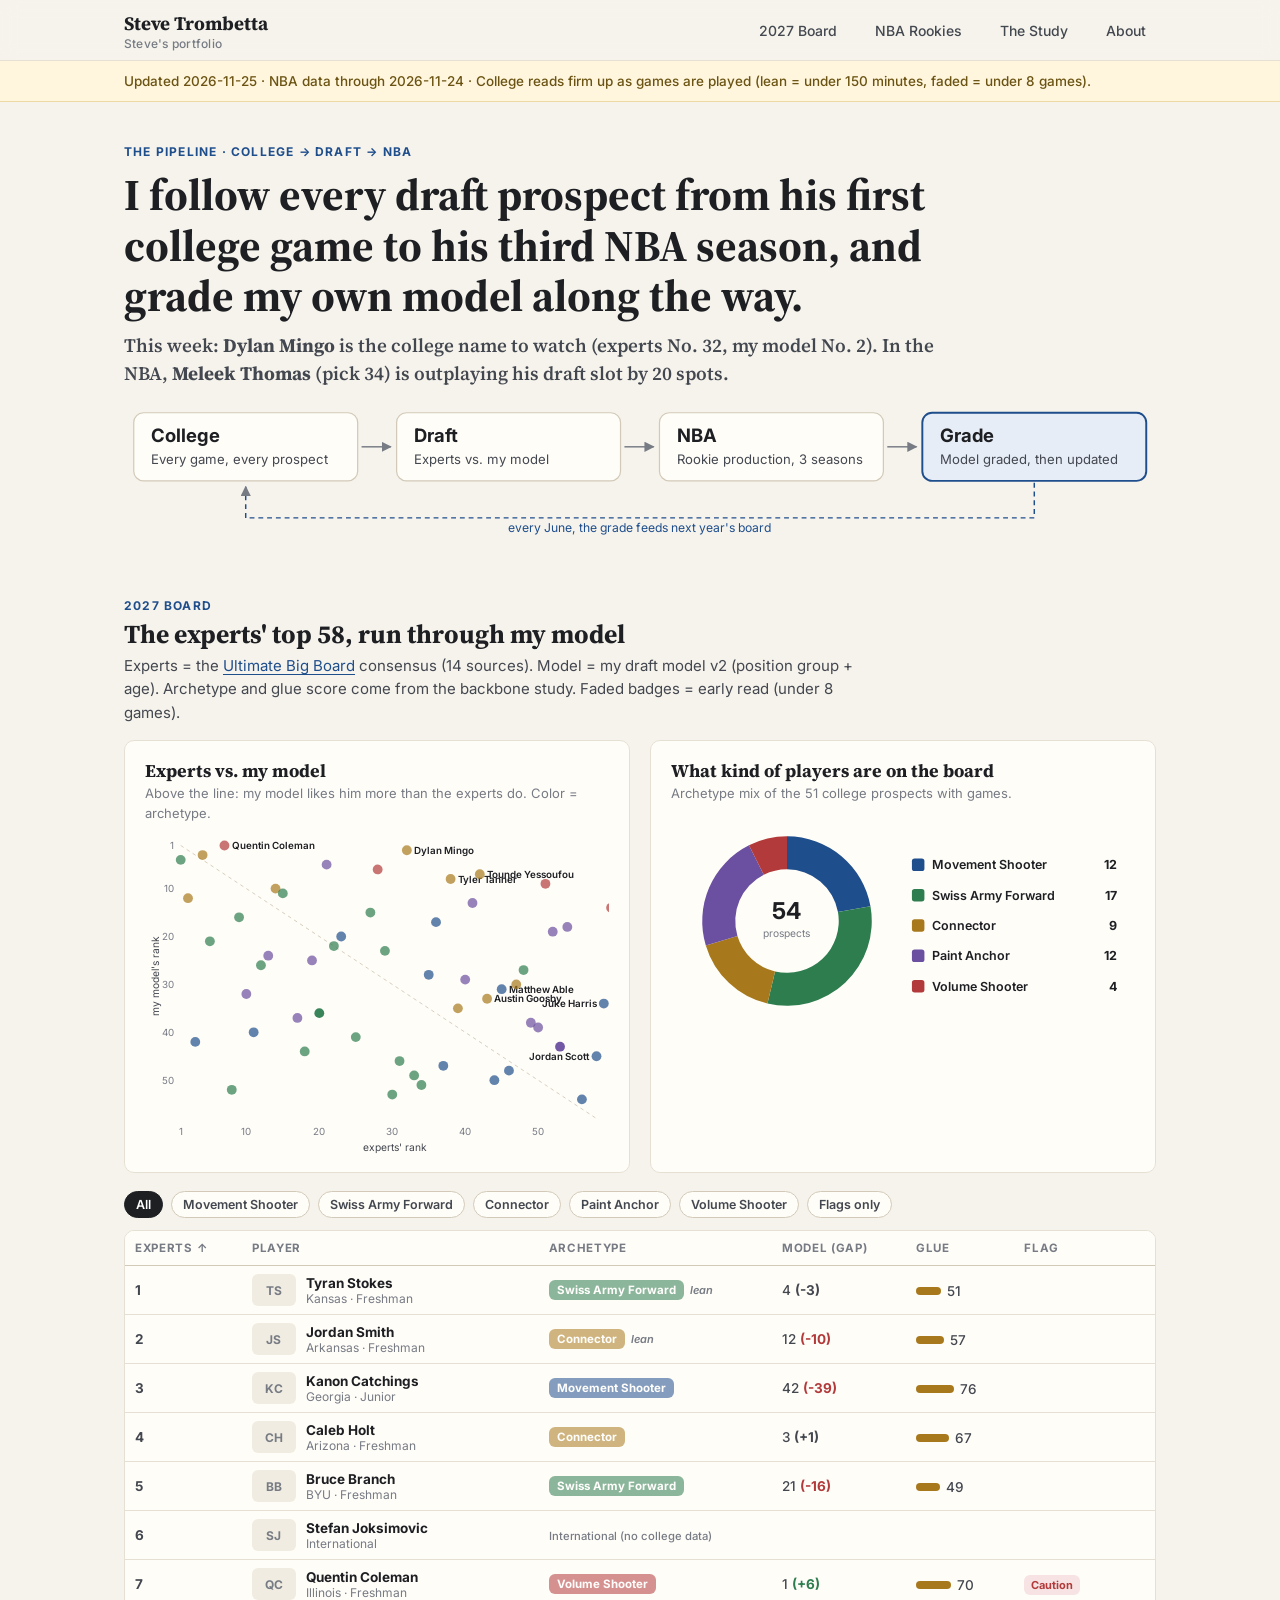
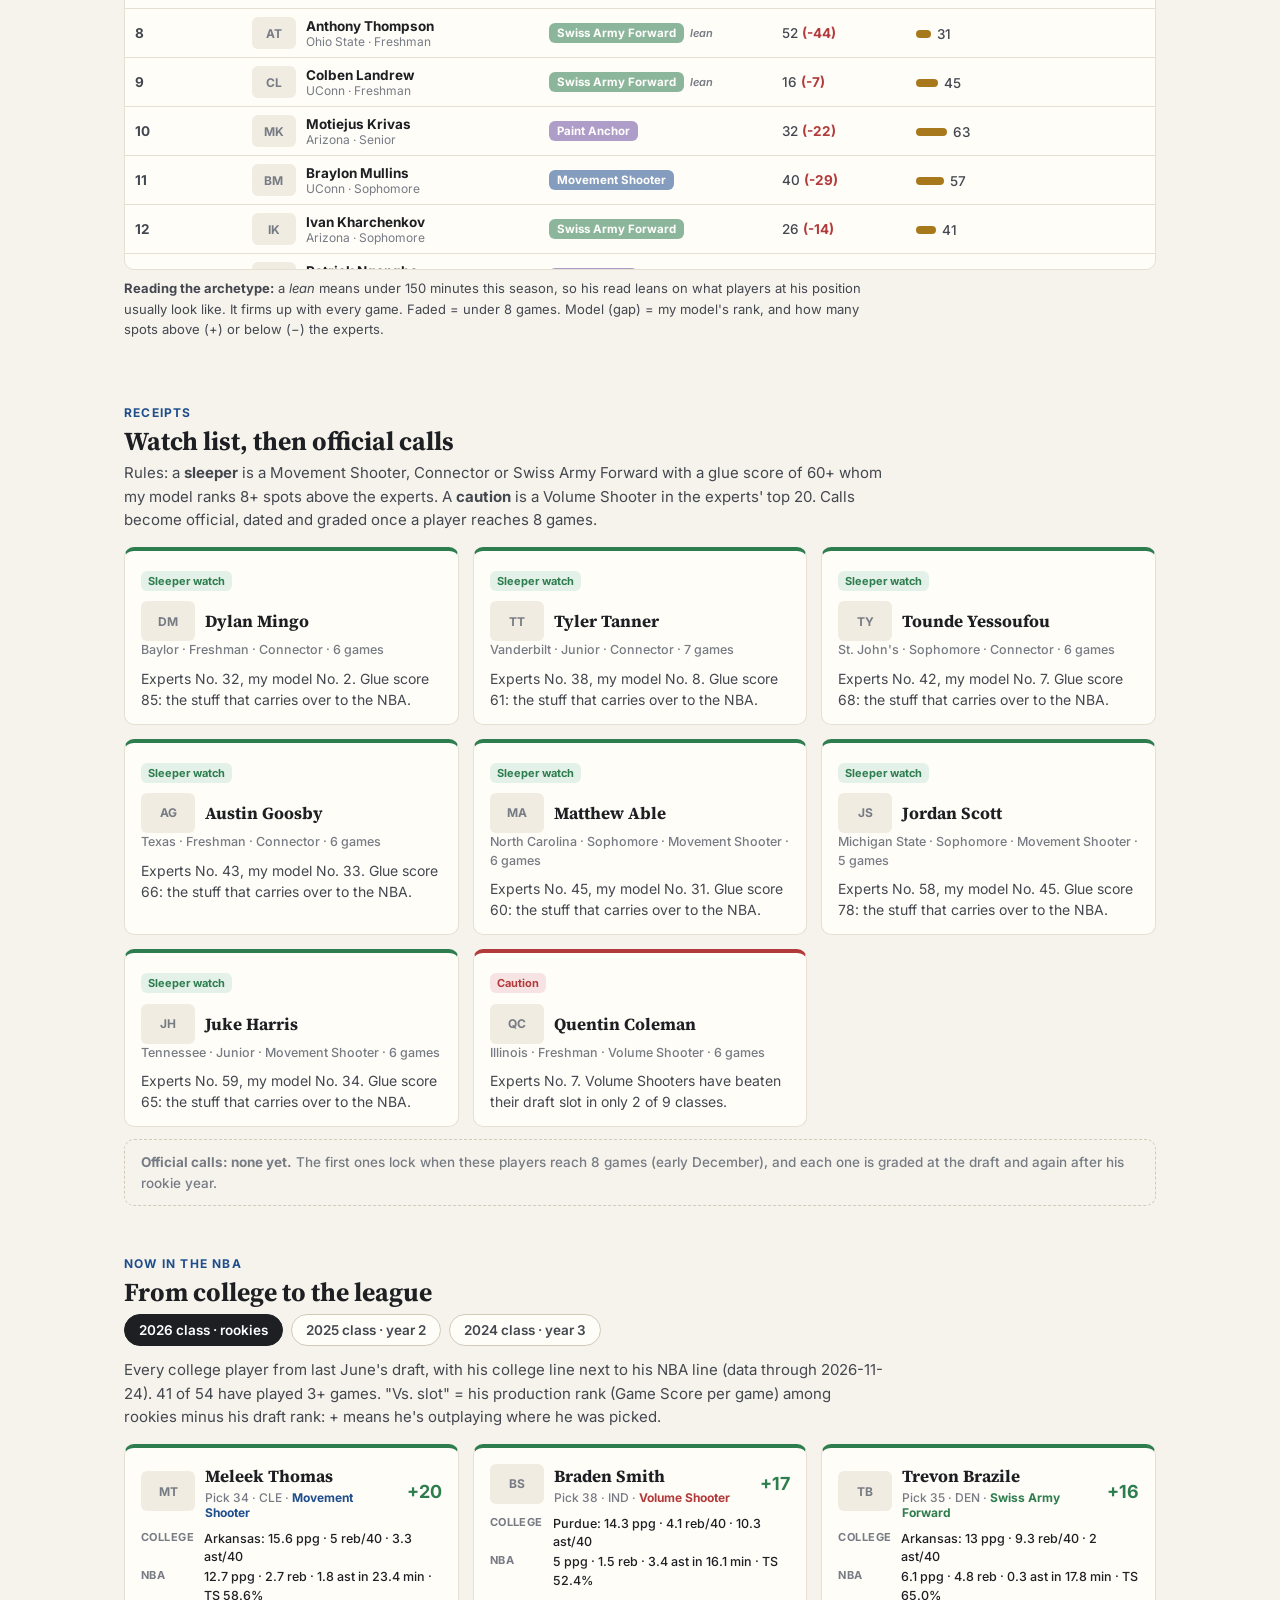
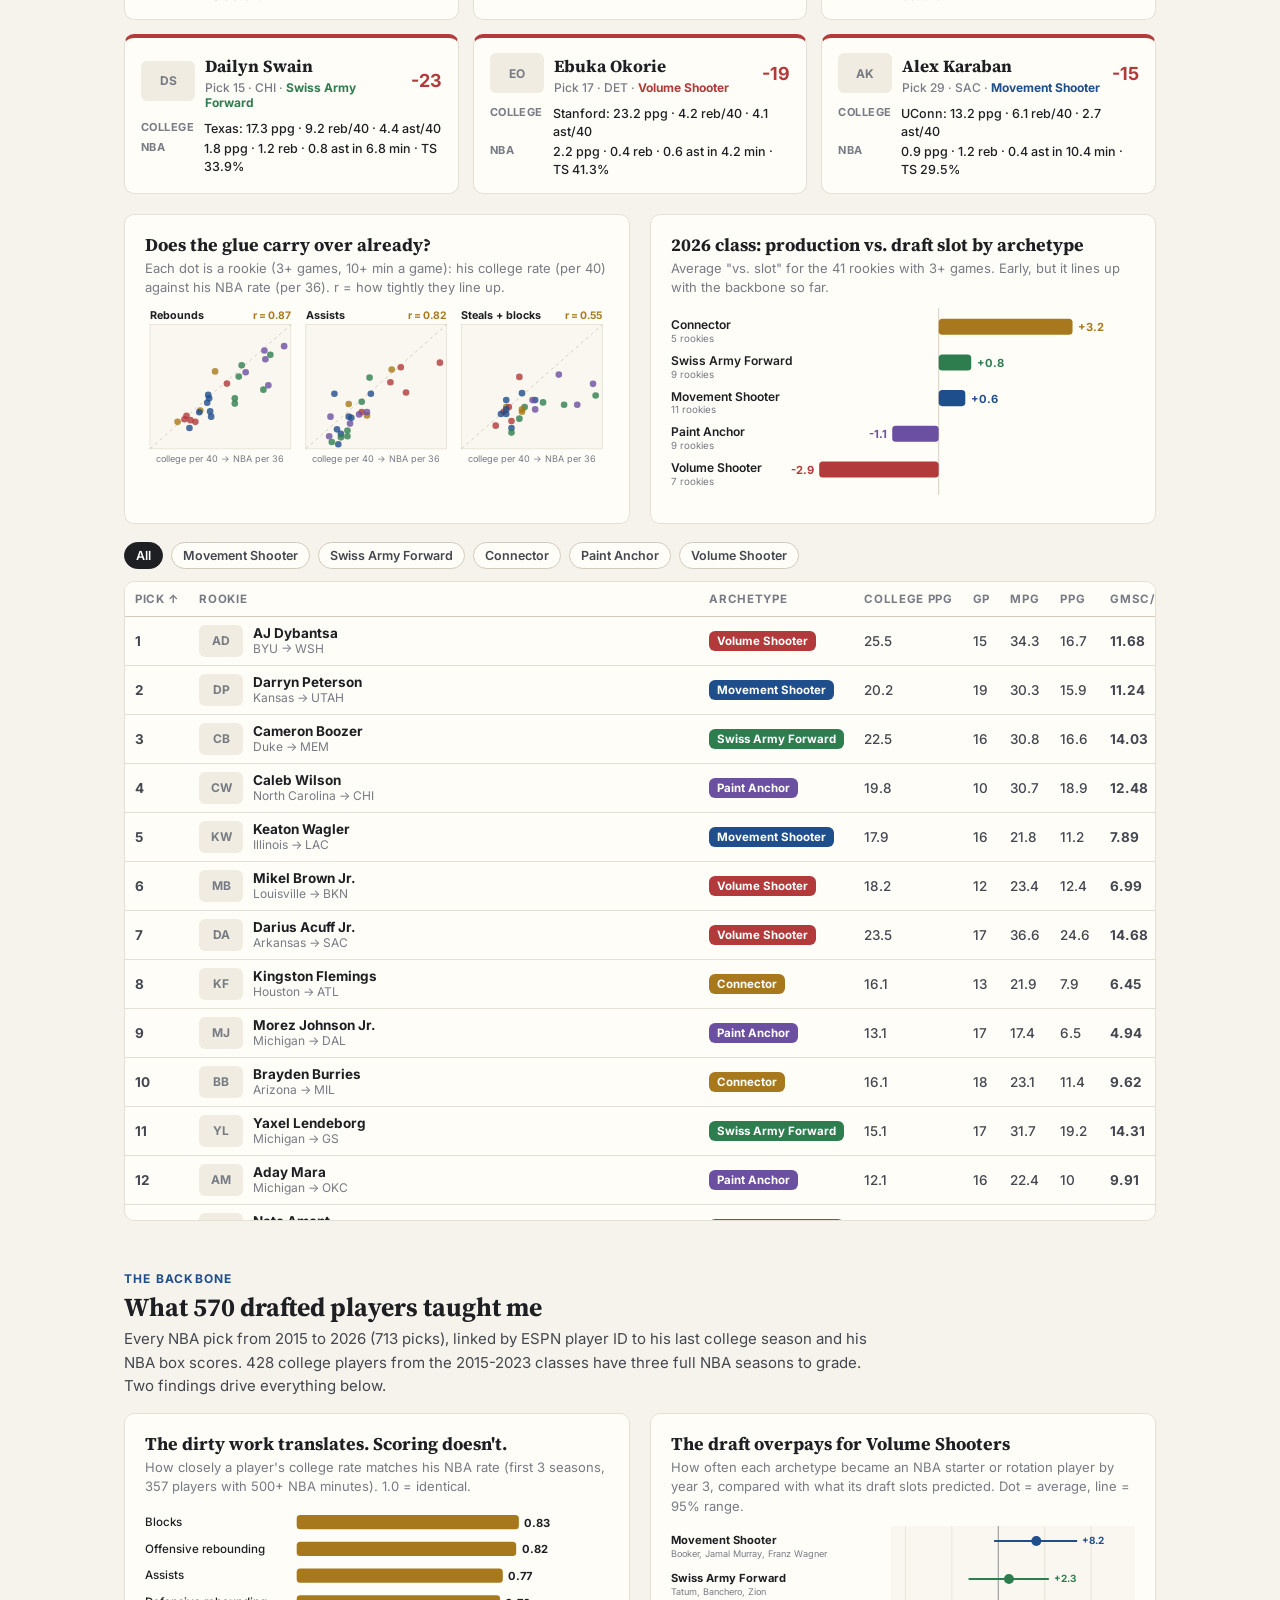
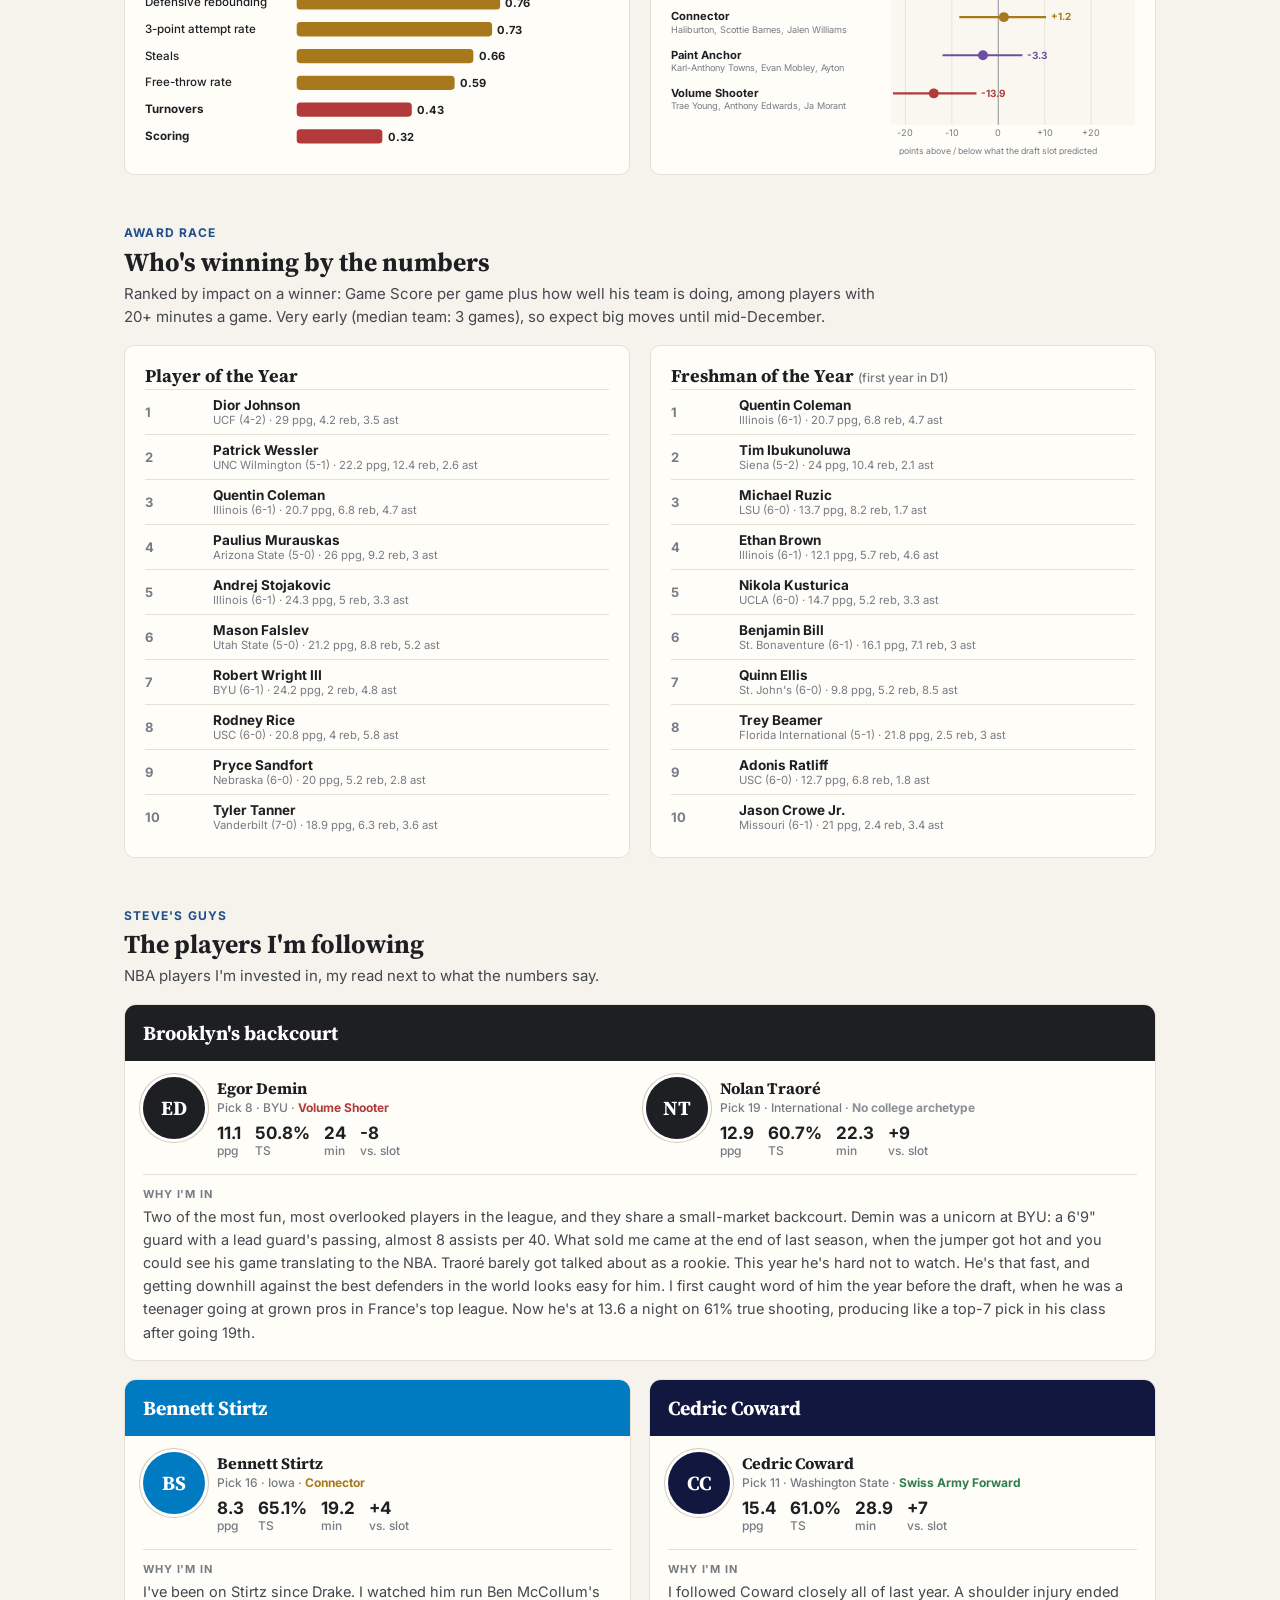
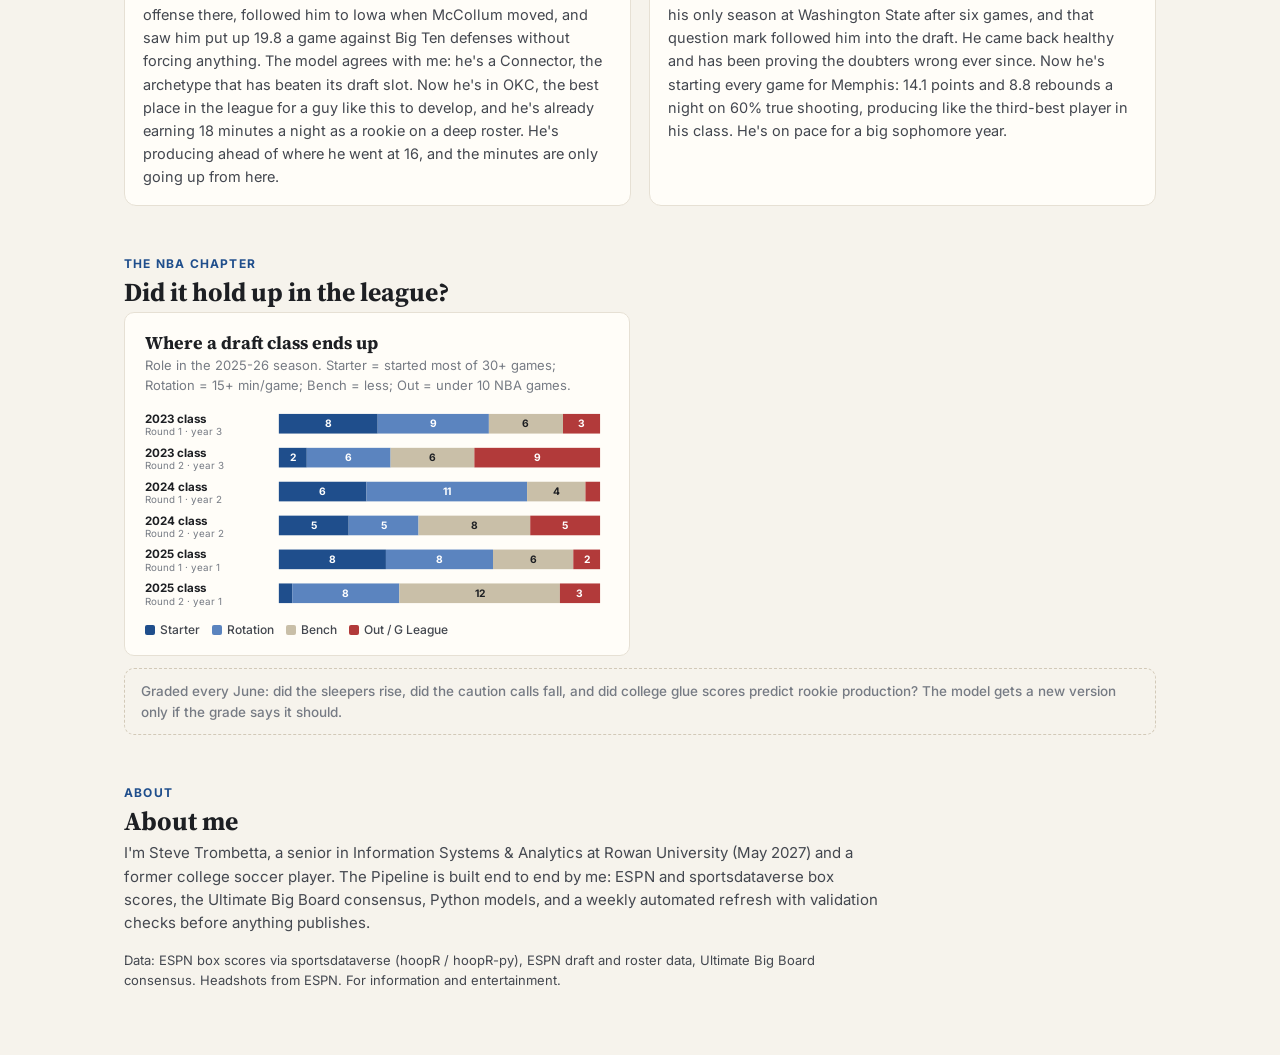
==== commit c19587e0: "Pipeline refresh 2026-11-25" ====
--- a/docs/index.html
+++ b/docs/index.html
@@ -375,7 +375,7 @@
 <p class="sd" style="font-size:13px">Data: ESPN box scores via sportsdataverse (hoopR / hoopR-py), ESPN draft and roster data, Ultimate Big Board consensus. Headshots from ESPN. For information and entertainment.</p></section>
 <div style="height:40px"></div></div>
 <script>
-const D = {"updated": "2026-11-18", "nba_through": "2026-11-16", "rookies": [{"pick": 1, "name": "AJ Dybantsa", "aid": "5142718", "college": "BYU", "archetype": "Volume Shooter", "c_ppg": 25.5, "c_reb40": 7.8, "c_ast40": 4.3, "c_stk40": 1.6, "c_gp": 35, "team": "WSH", "gp": 11, "starts": 11.0, "mpg": 33.3, "ppg": 15.6, "rpg": 6.1, "apg": 2.3, "ts": 0.482, "gs_g": 9.98, "n_reb36": 6.6, "n_ast36": 2.5, "n_stk36": 1.8, "nba_status": null, "note": null, "prod_rank": 6.0, "vs_slot": -5.0}, {"pick": 2, "name": "Darryn Peterson", "aid": "5041955", "college": "Kansas", "archetype": "Movement Shooter", "c_ppg": 20.2, "c_reb40": 5.8, "c_ast40": 2.2, "c_stk40": 2.8, "c_gp": 24, "team": "UTAH", "gp": 14, "starts": 14.0, "mpg": 31.4, "ppg": 17.1, "rpg": 4.3, "apg": 3.8, "ts": 0.524, "gs_g": 12.04, "n_reb36": 4.9, "n_ast36": 4.3, "n_stk36": 2.3, "nba_status": null, "note": null, "prod_rank": 5.0, "vs_slot": -3.0}, {"pick": 3, "name": "Cameron Boozer", "aid": "5041935", "college": "Duke", "archetype": "Swiss Army Forward", "c_ppg": 22.5, "c_reb40": 12.2, "c_ast40": 4.9, "c_stk40": 2.4, "c_gp": 38, "team": "MEM", "gp": 14, "starts": 14.0, "mpg": 31.2, "ppg": 16.5, "rpg": 9.5, "apg": 5.4, "ts": 0.523, "gs_g": 13.17, "n_reb36": 11.0, "n_ast36": 6.2, "n_stk36": 1.6, "nba_status": null, "note": null, "prod_rank": 3.0, "vs_slot": 0.0}, {"pick": 4, "name": "Caleb Wilson", "aid": "5095151", "college": "North Carolina", "archetype": "Paint Anchor", "c_ppg": 19.8, "c_reb40": 12.0, "c_ast40": 3.4, "c_stk40": 3.7, "c_gp": 24, "team": "CHI", "gp": 10, "starts": 10.0, "mpg": 30.7, "ppg": 18.9, "rpg": 6.2, "apg": 1.9, "ts": 0.525, "gs_g": 12.48, "n_reb36": 7.3, "n_ast36": 2.2, "n_stk36": 3.2, "nba_status": null, "note": null, "prod_rank": 4.0, "vs_slot": 0.0}, {"pick": 5, "name": "Keaton Wagler", "aid": "5254165", "college": "Illinois", "archetype": "Movement Shooter", "c_ppg": 17.9, "c_reb40": 6.0, "c_ast40": 5.0, "c_stk40": 1.5, "c_gp": 37, "team": "LAC", "gp": 12, "starts": 0.0, "mpg": 23.2, "ppg": 12.3, "rpg": 3.4, "apg": 3.3, "ts": 0.578, "gs_g": 9.15, "n_reb36": 5.3, "n_ast36": 5.2, "n_stk36": 1.6, "nba_status": null, "note": null, "prod_rank": 7.0, "vs_slot": -2.0}, {"pick": 6, "name": "Mikel Brown Jr.", "aid": "5101761", "college": "Louisville", "archetype": "Volume Shooter", "c_ppg": 18.2, "c_reb40": 4.6, "c_ast40": 6.5, "c_stk40": 1.9, "c_gp": 21, "team": "BKN", "gp": 9, "starts": 0.0, "mpg": 22.3, "ppg": 11.0, "rpg": 1.9, "apg": 3.8, "ts": 0.476, "gs_g": 6.3, "n_reb36": 3.0, "n_ast36": 6.1, "n_stk36": 1.4, "nba_status": null, "note": null, "prod_rank": 12.0, "vs_slot": -6.0}, {"pick": 7, "name": "Darius Acuff Jr.", "aid": "5142620", "college": "Arkansas", "archetype": "Volume Shooter", "c_ppg": 23.5, "c_reb40": 3.5, "c_ast40": 7.3, "c_stk40": 1.3, "c_gp": 36, "team": "SAC", "gp": 13, "starts": 13.0, "mpg": 36.8, "ppg": 25.5, "rpg": 3.5, "apg": 7.1, "ts": 0.516, "gs_g": 15.03, "n_reb36": 3.5, "n_ast36": 6.9, "n_stk36": 1.1, "nba_status": null, "note": null, "prod_rank": 2.0, "vs_slot": 5.0}, {"pick": 8, "name": "Kingston Flemings", "aid": "5149077", "college": "Houston", "archetype": "Connector", "c_ppg": 16.1, "c_reb40": 5.1, "c_ast40": 6.6, "c_stk40": 2.3, "c_gp": 37, "team": "ATL", "gp": 12, "starts": 5.0, "mpg": 21.5, "ppg": 7.8, "rpg": 2.5, "apg": 4.1, "ts": 0.59, "gs_g": 6.28, "n_reb36": 4.2, "n_ast36": 6.8, "n_stk36": 1.7, "nba_status": null, "note": null, "prod_rank": 13.0, "vs_slot": -5.0}, {"pick": 9, "name": "Morez Johnson Jr.", "aid": "4873153", "college": "Michigan", "archetype": "Paint Anchor", "c_ppg": 13.1, "c_reb40": 11.7, "c_ast40": 1.9, "c_stk40": 2.8, "c_gp": 40, "team": "DAL", "gp": 13, "starts": 0.0, "mpg": 17.3, "ppg": 6.3, "rpg": 4.7, "apg": 1.3, "ts": 0.491, "gs_g": 4.83, "n_reb36": 9.8, "n_ast36": 2.7, "n_stk36": 1.4, "nba_status": null, "note": null, "prod_rank": 15.0, "vs_slot": -6.0}, {"pick": 10, "name": "Brayden Burries", "aid": "5082206", "college": "Arizona", "archetype": "Connector", "c_ppg": 16.1, "c_reb40": 6.6, "c_ast40": 3.3, "c_stk40": 2.3, "c_gp": 39, "team": "MIL", "gp": 14, "starts": 8.0, "mpg": 21.9, "ppg": 9.4, "rpg": 5.4, "apg": 2.4, "ts": 0.526, "gs_g": 8.04, "n_reb36": 8.8, "n_ast36": 3.9, "n_stk36": 1.3, "nba_status": null, "note": null, "prod_rank": 10.0, "vs_slot": 0.0}, {"pick": 11, "name": "Yaxel Lendeborg", "aid": "5175737", "college": "Michigan", "archetype": "Swiss Army Forward", "c_ppg": 15.1, "c_reb40": 9.0, "c_ast40": 4.3, "c_stk40": 3.1, "c_gp": 40, "team": "GS", "gp": 14, "starts": 14.0, "mpg": 31.6, "ppg": 20.8, "rpg": 7.4, "apg": 3.4, "ts": 0.599, "gs_g": 15.41, "n_reb36": 8.5, "n_ast36": 3.9, "n_stk36": 2.0, "nba_status": null, "note": null, "prod_rank": 1.0, "vs_slot": 10.0}, {"pick": 12, "name": "Aday Mara", "aid": "5174983", "college": "Michigan", "archetype": "Paint Anchor", "c_ppg": 12.1, "c_reb40": 11.6, "c_ast40": 4.1, "c_stk40": 5.0, "c_gp": 40, "team": "OKC", "gp": 14, "starts": 4.0, "mpg": 21.6, "ppg": 9.1, "rpg": 6.5, "apg": 1.4, "ts": 0.642, "gs_g": 8.62, "n_reb36": 10.8, "n_ast36": 2.4, "n_stk36": 3.0, "nba_status": null, "note": null, "prod_rank": 9.0, "vs_slot": 3.0}, {"pick": 13, "name": "Nate Ament", "aid": "5164559", "college": "Tennessee", "archetype": "Swiss Army Forward", "c_ppg": 16.7, "c_reb40": 8.6, "c_ast40": 3.2, "c_stk40": 2.2, "c_gp": 35, "team": "MIL", "gp": 12, "starts": 1.0, "mpg": 17.6, "ppg": 7.3, "rpg": 2.6, "apg": 0.6, "ts": 0.56, "gs_g": 4.54, "n_reb36": 5.3, "n_ast36": 1.2, "n_stk36": 1.7, "nba_status": null, "note": null, "prod_rank": 18.0, "vs_slot": -5.0}, {"pick": 14, "name": "Hannes Steinbach", "aid": "5281370", "college": "Washington", "archetype": "Paint Anchor", "c_ppg": 18.5, "c_reb40": 13.6, "c_ast40": 1.8, "c_stk40": 2.7, "c_gp": 30, "team": "CHA", "gp": 5, "starts": 0.0, "mpg": 12.6, "ppg": 2.8, "rpg": 4.2, "apg": 0.4, "ts": 0.426, "gs_g": 2.76, "n_reb36": 12.0, "n_ast36": 1.1, "n_stk36": 1.7, "nba_status": null, "note": null, "prod_rank": 24.0, "vs_slot": -10.0}, {"pick": 15, "name": "Dailyn Swain", "aid": "4848625", "college": "Texas", "archetype": "Swiss Army Forward", "c_ppg": 17.3, "c_reb40": 9.2, "c_ast40": 4.4, "c_stk40": 2.4, "c_gp": 36, "team": "CHI", "gp": 3, "starts": 0.0, "mpg": 7.0, "ppg": 1.7, "rpg": 1.3, "apg": 1.0, "ts": 0.46, "gs_g": 1.2, "n_reb36": 6.9, "n_ast36": 5.1, "n_stk36": 3.4, "nba_status": null, "note": null, "prod_rank": 33.0, "vs_slot": -18.0}, {"pick": 16, "name": "Bennett Stirtz", "aid": "5241364", "college": "Iowa", "archetype": "Connector", "c_ppg": 19.8, "c_reb40": 2.8, "c_ast40": 4.7, "c_stk40": 1.7, "c_gp": 37, "team": "OKC", "gp": 14, "starts": 0.0, "mpg": 18.0, "ppg": 7.1, "rpg": 1.1, "apg": 1.1, "ts": 0.608, "gs_g": 5.39, "n_reb36": 2.3, "n_ast36": 2.3, "n_stk36": 1.9, "nba_status": null, "note": null, "prod_rank": 14.0, "vs_slot": 2.0}, {"pick": 17, "name": "Ebuka Okorie", "aid": "5258459", "college": "Stanford", "archetype": "Volume Shooter", "c_ppg": 23.2, "c_reb40": 4.2, "c_ast40": 4.1, "c_stk40": 2.2, "c_gp": 31, "team": "DET", "gp": 5, "starts": 0.0, "mpg": 4.2, "ppg": 2.2, "rpg": 0.4, "apg": 0.6, "ts": 0.413, "gs_g": 1.18, "n_reb36": 3.4, "n_ast36": 5.1, "n_stk36": 1.7, "nba_status": null, "note": null, "prod_rank": 34.0, "vs_slot": -17.0}, {"pick": 18, "name": "Christian Anderson Jr.", "aid": "5060701", "college": "Texas Tech", "archetype": "Volume Shooter", "c_ppg": 18.5, "c_reb40": 3.7, "c_ast40": 7.7, "c_stk40": 1.8, "c_gp": 33, "team": "CHA", "gp": 12, "starts": 0.0, "mpg": 13.3, "ppg": 5.2, "rpg": 1.6, "apg": 1.8, "ts": 0.483, "gs_g": 2.72, "n_reb36": 4.3, "n_ast36": 4.7, "n_stk36": 1.8, "nba_status": null, "note": null, "prod_rank": 25.0, "vs_slot": -7.0}, {"pick": 19, "name": "Allen Graves", "aid": "5149115", "college": "Santa Clara", "archetype": "Swiss Army Forward", "c_ppg": 11.8, "c_reb40": 11.5, "c_ast40": 3.2, "c_stk40": 5.1, "c_gp": 35, "team": "TOR", "gp": 13, "starts": 0.0, "mpg": 13.8, "ppg": 4.4, "rpg": 2.8, "apg": 0.8, "ts": 0.498, "gs_g": 4.26, "n_reb36": 7.2, "n_ast36": 2.2, "n_stk36": 2.2, "nba_status": null, "note": null, "prod_rank": 19.0, "vs_slot": 0.0}, {"pick": 20, "name": "Jayden Quaintance", "aid": "5101845", "college": "Kentucky", "archetype": "Paint Anchor", "c_ppg": 5.0, "c_reb40": 12.1, "c_ast40": 1.2, "c_stk40": 3.0, "c_gp": 4, "team": "SA", "gp": 0, "starts": null, "mpg": null, "ppg": null, "rpg": null, "apg": null, "ts": null, "gs_g": null, "n_reb36": null, "n_ast36": null, "n_stk36": null, "nba_status": "Active", "note": "Out (knee), not cleared yet; return ~Dec 3", "prod_rank": null, "vs_slot": null}, {"pick": 22, "name": "Labaron Philon Jr.", "aid": "4873090", "college": "Alabama", "archetype": "Volume Shooter", "c_ppg": 22.0, "c_reb40": 4.6, "c_ast40": 6.5, "c_stk40": 1.7, "c_gp": 33, "team": "PHI", "gp": 9, "starts": 0.0, "mpg": 5.9, "ppg": 2.2, "rpg": 0.9, "apg": 0.6, "ts": 0.442, "gs_g": 1.03, "n_reb36": 5.4, "n_ast36": 3.4, "n_stk36": 0.7, "nba_status": null, "note": null, "prod_rank": 35.0, "vs_slot": -15.0}, {"pick": 23, "name": "Zuby Ejiofor", "aid": "5106262", "college": "St. John's", "archetype": "Paint Anchor", "c_ppg": 16.3, "c_reb40": 9.7, "c_ast40": 4.7, "c_stk40": 4.4, "c_gp": 37, "team": "ATL", "gp": 8, "starts": 0.0, "mpg": 11.2, "ppg": 4.8, "rpg": 3.0, "apg": 1.1, "ts": 0.641, "gs_g": 4.72, "n_reb36": 9.6, "n_ast36": 3.6, "n_stk36": 2.4, "nba_status": null, "note": null, "prod_rank": 16.0, "vs_slot": 5.0}, {"pick": 24, "name": "Cameron Carr", "aid": "5113969", "college": "Baylor", "archetype": "Movement Shooter", "c_ppg": 18.9, "c_reb40": 6.9, "c_ast40": 3.1, "c_stk40": 2.6, "c_gp": 34, "team": "LAL", "gp": 5, "starts": 0.0, "mpg": 4.6, "ppg": 0.4, "rpg": 1.0, "apg": 0.0, "ts": 0.167, "gs_g": -0.62, "n_reb36": 7.8, "n_ast36": 0.0, "n_stk36": 0.0, "nba_status": null, "note": null, "prod_rank": 40.0, "vs_slot": -18.0}, {"pick": 26, "name": "Tarris Reed Jr.", "aid": "5105809", "college": "UConn", "archetype": "Paint Anchor", "c_ppg": 14.7, "c_reb40": 13.1, "c_ast40": 3.3, "c_stk40": 4.2, "c_gp": 35, "team": "SA", "gp": 9, "starts": 0.0, "mpg": 6.0, "ppg": 2.0, "rpg": 2.9, "apg": 0.3, "ts": 0.571, "gs_g": 1.66, "n_reb36": 17.3, "n_ast36": 2.0, "n_stk36": 2.7, "nba_status": null, "note": null, "prod_rank": 31.0, "vs_slot": -8.0}, {"pick": 27, "name": "Chris Cenac Jr.", "aid": "5142621", "college": "Houston", "archetype": "Swiss Army Forward", "c_ppg": 9.5, "c_reb40": 12.7, "c_ast40": 1.2, "c_stk40": 2.0, "c_gp": 37, "team": "BOS", "gp": 5, "starts": 0.0, "mpg": 5.6, "ppg": 3.6, "rpg": 1.6, "apg": 0.2, "ts": 0.699, "gs_g": 2.3, "n_reb36": 10.3, "n_ast36": 1.3, "n_stk36": 0.0, "nba_status": null, "note": null, "prod_rank": 28.0, "vs_slot": -4.0}, {"pick": 28, "name": "Joshua Jefferson", "aid": "4870564", "college": "Iowa State", "archetype": "Swiss Army Forward", "c_ppg": 16.4, "c_reb40": 9.6, "c_ast40": 6.2, "c_stk40": 3.2, "c_gp": 35, "team": "BKN", "gp": 1, "starts": 0.0, "mpg": 4.0, "ppg": 0.0, "rpg": 0.0, "apg": 0.0, "ts": 0.0, "gs_g": -2.8, "n_reb36": 0.0, "n_ast36": 0.0, "n_stk36": 0.0, "nba_status": null, "note": "Mostly in the G League (Long Island Nets)", "prod_rank": null, "vs_slot": null}, {"pick": 29, "name": "Alex Karaban", "aid": "4917149", "college": "UConn", "archetype": "Movement Shooter", "c_ppg": 13.2, "c_reb40": 6.1, "c_ast40": 2.7, "c_stk40": 1.9, "c_gp": 40, "team": "SAC", "gp": 6, "starts": 0.0, "mpg": 13.0, "ppg": 1.2, "rpg": 1.5, "apg": 0.5, "ts": 0.354, "gs_g": 0.28, "n_reb36": 4.2, "n_ast36": 1.4, "n_stk36": 0.9, "nba_status": null, "note": null, "prod_rank": 38.0, "vs_slot": -13.0}, {"pick": 30, "name": "Koa Peat", "aid": "5041953", "college": "Arizona", "archetype": "Swiss Army Forward", "c_ppg": 14.1, "c_reb40": 8.1, "c_ast40": 3.7, "c_stk40": 1.9, "c_gp": 36, "team": "PHX", "gp": 8, "starts": 0.0, "mpg": 4.5, "ppg": 3.1, "rpg": 0.9, "apg": 0.1, "ts": 0.682, "gs_g": 2.34, "n_reb36": 7.0, "n_ast36": 1.0, "n_stk36": 0.0, "nba_status": null, "note": null, "prod_rank": 27.0, "vs_slot": -1.0}, {"pick": 31, "name": "Bruce Thornton", "aid": "5105837", "college": "Ohio State", "archetype": "Movement Shooter", "c_ppg": 19.9, "c_reb40": 5.6, "c_ast40": 4.3, "c_stk40": 1.5, "c_gp": 34, "team": "HOU", "gp": 10, "starts": 0.0, "mpg": 4.1, "ppg": 2.1, "rpg": 0.1, "apg": 0.0, "ts": 0.577, "gs_g": 1.03, "n_reb36": 0.9, "n_ast36": 0.0, "n_stk36": 0.9, "nba_status": null, "note": null, "prod_rank": 35.0, "vs_slot": -8.0}, {"pick": 32, "name": "Richie Saunders", "aid": "5105462", "college": "BYU", "archetype": "Movement Shooter", "c_ppg": 18.0, "c_reb40": 7.4, "c_ast40": 2.7, "c_stk40": 2.6, "c_gp": 25, "team": "MEM", "gp": 0, "starts": null, "mpg": null, "ppg": null, "rpg": null, "apg": null, "ts": null, "gs_g": null, "n_reb36": null, "n_ast36": null, "n_stk36": null, "nba_status": "Active", "note": "Two-way deal; out (knee)", "prod_rank": null, "vs_slot": null}, {"pick": 33, "name": "Isaiah Evans", "aid": "5061585", "college": "Duke", "archetype": "Movement Shooter", "c_ppg": 15.0, "c_reb40": 4.5, "c_ast40": 1.8, "c_stk40": 1.9, "c_gp": 38, "team": "MIN", "gp": 7, "starts": 0.0, "mpg": 3.4, "ppg": 0.3, "rpg": 0.3, "apg": 0.3, "ts": 0.111, "gs_g": -0.59, "n_reb36": 3.0, "n_ast36": 3.0, "n_stk36": 0.0, "nba_status": null, "note": null, "prod_rank": 39.0, "vs_slot": -11.0}, {"pick": 34, "name": "Meleek Thomas", "aid": "5041951", "college": "Arkansas", "archetype": "Movement Shooter", "c_ppg": 15.6, "c_reb40": 5.0, "c_ast40": 3.3, "c_stk40": 2.3, "c_gp": 37, "team": "CLE", "gp": 12, "starts": 3.0, "mpg": 24.0, "ppg": 13.3, "rpg": 2.9, "apg": 1.6, "ts": 0.59, "gs_g": 9.02, "n_reb36": 4.4, "n_ast36": 2.4, "n_stk36": 2.1, "nba_status": null, "note": null, "prod_rank": 8.0, "vs_slot": 21.0}, {"pick": 35, "name": "Trevon Brazile", "aid": "4698719", "college": "Arkansas", "archetype": "Swiss Army Forward", "c_ppg": 13.0, "c_reb40": 9.3, "c_ast40": 2.0, "c_stk40": 3.9, "c_gp": 36, "team": "DEN", "gp": 12, "starts": 1.0, "mpg": 19.6, "ppg": 7.1, "rpg": 5.2, "apg": 0.4, "ts": 0.658, "gs_g": 6.42, "n_reb36": 9.7, "n_ast36": 0.8, "n_stk36": 1.7, "nba_status": null, "note": null, "prod_rank": 11.0, "vs_slot": 19.0}, {"pick": 36, "name": "Baba Miller", "aid": "5075626", "college": "Cincinnati", "archetype": "Paint Anchor", "c_ppg": 13.0, "c_reb40": 13.0, "c_ast40": 4.7, "c_stk40": 2.4, "c_gp": 31, "team": "LAC", "gp": 10, "starts": 0.0, "mpg": 9.8, "ppg": 4.3, "rpg": 2.4, "apg": 0.9, "ts": 0.671, "gs_g": 4.17, "n_reb36": 8.8, "n_ast36": 3.3, "n_stk36": 4.4, "nba_status": null, "note": null, "prod_rank": 20.0, "vs_slot": 11.0}, {"pick": 37, "name": "Ryan Conwell", "aid": "5107157", "college": "Louisville", "archetype": "Movement Shooter", "c_ppg": 18.8, "c_reb40": 6.2, "c_ast40": 3.5, "c_stk40": 1.7, "c_gp": 34, "team": "MIA", "gp": 12, "starts": 0.0, "mpg": 16.8, "ppg": 6.8, "rpg": 1.8, "apg": 1.4, "ts": 0.534, "gs_g": 4.68, "n_reb36": 3.9, "n_ast36": 3.0, "n_stk36": 1.6, "nba_status": null, "note": null, "prod_rank": 17.0, "vs_slot": 15.0}, {"pick": 38, "name": "Braden Smith", "aid": "5105854", "college": "Purdue", "archetype": "Volume Shooter", "c_ppg": 14.3, "c_reb40": 4.1, "c_ast40": 10.3, "c_stk40": 2.2, "c_gp": 39, "team": "IND", "gp": 7, "starts": 4.0, "mpg": 15.1, "ppg": 4.3, "rpg": 0.7, "apg": 2.7, "ts": 0.488, "gs_g": 3.97, "n_reb36": 1.7, "n_ast36": 6.5, "n_stk36": 3.7, "nba_status": null, "note": null, "prod_rank": 21.0, "vs_slot": 12.0}, {"pick": 40, "name": "Dillon Mitchell", "aid": "5106283", "college": "St. John's", "archetype": "Swiss Army Forward", "c_ppg": 8.3, "c_reb40": 10.0, "c_ast40": 4.3, "c_stk40": 2.8, "c_gp": 37, "team": "BOS", "gp": 1, "starts": 0.0, "mpg": 2.0, "ppg": 0.0, "rpg": 0.0, "apg": 0.0, "ts": null, "gs_g": 0.0, "n_reb36": 0.0, "n_ast36": 0.0, "n_stk36": 0.0, "nba_status": null, "note": null, "prod_rank": null, "vs_slot": null}, {"pick": 41, "name": "Otega Oweh", "aid": "5106270", "college": "Kentucky", "archetype": "Connector", "c_ppg": 18.6, "c_reb40": 5.9, "c_ast40": 3.3, "c_stk40": 2.5, "c_gp": 36, "team": null, "gp": 0, "starts": null, "mpg": null, "ppg": null, "rpg": null, "apg": null, "ts": null, "gs_g": null, "n_reb36": null, "n_ast36": null, "n_stk36": null, "nba_status": "Free Agent", "note": "Free agent (last with OKC)", "prod_rank": null, "vs_slot": null}, {"pick": 42, "name": "Ja'Kobi Gillespie", "aid": "5107968", "college": "Tennessee", "archetype": "Connector", "c_ppg": 18.4, "c_reb40": 3.3, "c_ast40": 6.3, "c_stk40": 2.7, "c_gp": 37, "team": "SA", "gp": 2, "starts": 0.0, "mpg": 2.0, "ppg": 2.5, "rpg": 0.0, "apg": 0.0, "ts": 0.625, "gs_g": 1.5, "n_reb36": 0.0, "n_ast36": 0.0, "n_stk36": 0.0, "nba_status": null, "note": null, "prod_rank": null, "vs_slot": null}, {"pick": 43, "name": "Tyler Bilodeau", "aid": "5105626", "college": "UCLA", "archetype": "Movement Shooter", "c_ppg": 17.6, "c_reb40": 7.4, "c_ast40": 1.4, "c_stk40": 1.1, "c_gp": 31, "team": "BKN", "gp": 0, "starts": null, "mpg": null, "ppg": null, "rpg": null, "apg": null, "ts": null, "gs_g": null, "n_reb36": null, "n_ast36": null, "n_stk36": null, "nba_status": "Active", "note": "Two-way, G League (Long Island Nets)", "prod_rank": null, "vs_slot": null}, {"pick": 44, "name": "Maliq Brown", "aid": "5105337", "college": "Duke", "archetype": "Swiss Army Forward", "c_ppg": 4.9, "c_reb40": 10.2, "c_ast40": 3.2, "c_stk40": 4.8, "c_gp": 38, "team": "SA", "gp": 1, "starts": 0.0, "mpg": 1.0, "ppg": 0.0, "rpg": 0.0, "apg": 1.0, "ts": null, "gs_g": 0.7, "n_reb36": 0.0, "n_ast36": 36.0, "n_stk36": 0.0, "nba_status": null, "note": null, "prod_rank": null, "vs_slot": null}, {"pick": 45, "name": "Emanuel Sharp", "aid": "5106058", "college": "Houston", "archetype": "Movement Shooter", "c_ppg": 15.5, "c_reb40": 4.0, "c_ast40": 2.4, "c_stk40": 1.7, "c_gp": 37, "team": "SAC", "gp": 13, "starts": 0.0, "mpg": 17.5, "ppg": 4.9, "rpg": 1.2, "apg": 0.7, "ts": 0.527, "gs_g": 2.28, "n_reb36": 2.5, "n_ast36": 1.4, "n_stk36": 2.1, "nba_status": null, "note": null, "prod_rank": 29.0, "vs_slot": 5.0}, {"pick": 46, "name": "Felix Okpara", "aid": "5105841", "college": "Tennessee", "archetype": "Paint Anchor", "c_ppg": 8.0, "c_reb40": 9.4, "c_ast40": 0.7, "c_stk40": 2.8, "c_gp": 35, "team": "WSH", "gp": 3, "starts": 0.0, "mpg": 2.0, "ppg": 1.0, "rpg": 0.7, "apg": 0.0, "ts": 0.521, "gs_g": 0.6, "n_reb36": 12.0, "n_ast36": 0.0, "n_stk36": 0.0, "nba_status": null, "note": null, "prod_rank": 37.0, "vs_slot": -2.0}, {"pick": 47, "name": "Tyler Nickel", "aid": "4838721", "college": "Vanderbilt", "archetype": "Movement Shooter", "c_ppg": 13.5, "c_reb40": 4.3, "c_ast40": 1.6, "c_stk40": 1.7, "c_gp": 36, "team": "NY", "gp": 0, "starts": null, "mpg": null, "ppg": null, "rpg": null, "apg": null, "ts": null, "gs_g": null, "n_reb36": null, "n_ast36": null, "n_stk36": null, "nba_status": "Active", "note": "Two-way, G League (Westchester Knicks)", "prod_rank": null, "vs_slot": null}, {"pick": 48, "name": "Tobi Lawal", "aid": "5106040", "college": "Virginia Tech", "archetype": "Paint Anchor", "c_ppg": 12.3, "c_reb40": 11.7, "c_ast40": 0.8, "c_stk40": 2.0, "c_gp": 23, "team": "DAL", "gp": 8, "starts": 0.0, "mpg": 4.6, "ppg": 1.4, "rpg": 1.1, "apg": 0.4, "ts": 0.458, "gs_g": 1.35, "n_reb36": 8.8, "n_ast36": 2.9, "n_stk36": 1.0, "nba_status": null, "note": null, "prod_rank": 32.0, "vs_slot": 4.0}, {"pick": 49, "name": "Bryce Hopkins", "aid": "4565698", "college": "St. John's", "archetype": "Swiss Army Forward", "c_ppg": 13.6, "c_reb40": 8.6, "c_ast40": 2.7, "c_stk40": 1.9, "c_gp": 37, "team": "DEN", "gp": 8, "starts": 2.0, "mpg": 13.0, "ppg": 4.8, "rpg": 1.9, "apg": 0.4, "ts": 0.659, "gs_g": 3.4, "n_reb36": 5.2, "n_ast36": 1.0, "n_stk36": 0.7, "nba_status": null, "note": null, "prod_rank": 22.0, "vs_slot": 15.0}, {"pick": 50, "name": "Jaden Bradley", "aid": "4432737", "college": "Arizona", "archetype": "Connector", "c_ppg": 13.3, "c_reb40": 4.4, "c_ast40": 5.7, "c_stk40": 2.0, "c_gp": 39, "team": "TOR", "gp": 9, "starts": 0.0, "mpg": 4.8, "ppg": 1.7, "rpg": 0.6, "apg": 0.9, "ts": 0.633, "gs_g": 1.67, "n_reb36": 4.2, "n_ast36": 6.7, "n_stk36": 3.3, "nba_status": null, "note": null, "prod_rank": 30.0, "vs_slot": 8.0}, {"pick": 51, "name": "Izaiyah Nelson", "aid": "5107251", "college": "South Florida", "archetype": "Paint Anchor", "c_ppg": 15.9, "c_reb40": 14.0, "c_ast40": 1.8, "c_stk40": 4.5, "c_gp": 34, "team": "ORL", "gp": 0, "starts": null, "mpg": null, "ppg": null, "rpg": null, "apg": null, "ts": null, "gs_g": null, "n_reb36": null, "n_ast36": null, "n_stk36": null, "nba_status": "Active", "note": "Out (ankle)", "prod_rank": null, "vs_slot": null}, {"pick": 52, "name": "Henri Veesaar", "aid": "5105571", "college": "North Carolina", "archetype": "Swiss Army Forward", "c_ppg": 17.0, "c_reb40": 11.1, "c_ast40": 2.6, "c_stk40": 2.3, "c_gp": 31, "team": "ATL", "gp": 0, "starts": null, "mpg": null, "ppg": null, "rpg": null, "apg": null, "ts": null, "gs_g": null, "n_reb36": null, "n_ast36": null, "n_stk36": null, "nba_status": "Active", "note": "Out for the season (torn ACL)", "prod_rank": null, "vs_slot": null}, {"pick": 53, "name": "Ugonna Onyenso", "aid": "5037878", "college": "Virginia", "archetype": "Paint Anchor", "c_ppg": 6.5, "c_reb40": 10.5, "c_ast40": 1.2, "c_stk40": 7.6, "c_gp": 36, "team": "DET", "gp": 0, "starts": null, "mpg": null, "ppg": null, "rpg": null, "apg": null, "ts": null, "gs_g": null, "n_reb36": null, "n_ast36": null, "n_stk36": null, "nba_status": "Active", "note": "Two-way, G League (Motor City Cruise)", "prod_rank": null, "vs_slot": null}, {"pick": 54, "name": "Lajae Jones", "aid": "5108969", "college": "Florida State", "archetype": "Movement Shooter", "c_ppg": 12.7, "c_reb40": 7.8, "c_ast40": 1.5, "c_stk40": 3.0, "c_gp": 33, "team": null, "gp": 0, "starts": null, "mpg": null, "ppg": null, "rpg": null, "apg": null, "ts": null, "gs_g": null, "n_reb36": null, "n_ast36": null, "n_stk36": null, "nba_status": "Free Agent", "note": "Free agent (last with GS)", "prod_rank": null, "vs_slot": null}, {"pick": 55, "name": "Nick Martinelli", "aid": "5105832", "college": "Northwestern", "archetype": "Movement Shooter", "c_ppg": 23.0, "c_reb40": 6.9, "c_ast40": 2.2, "c_stk40": 1.3, "c_gp": 33, "team": "LAC", "gp": 5, "starts": 0.0, "mpg": 4.2, "ppg": 3.4, "rpg": 1.4, "apg": 0.4, "ts": 0.743, "gs_g": 2.72, "n_reb36": 12.0, "n_ast36": 3.4, "n_stk36": 0.0, "nba_status": null, "note": null, "prod_rank": 25.0, "vs_slot": 14.0}, {"pick": 58, "name": "Jaron Pierre Jr.", "aid": "4703115", "college": "SMU", "archetype": "Movement Shooter", "c_ppg": 17.6, "c_reb40": 5.9, "c_ast40": 2.5, "c_stk40": 1.7, "c_gp": 34, "team": "NO", "gp": 4, "starts": 0.0, "mpg": 13.2, "ppg": 6.8, "rpg": 2.5, "apg": 0.0, "ts": 0.454, "gs_g": 2.78, "n_reb36": 6.8, "n_ast36": 0.0, "n_stk36": 2.0, "nba_status": null, "note": null, "prod_rank": 23.0, "vs_slot": 17.0}, {"pick": 59, "name": "Trey Kaufman-Renn", "aid": "4897438", "college": "Purdue", "archetype": "Swiss Army Forward", "c_ppg": 14.2, "c_reb40": 11.8, "c_ast40": 3.6, "c_stk40": 0.8, "c_gp": 37, "team": "MIN", "gp": 0, "starts": null, "mpg": null, "ppg": null, "rpg": null, "apg": null, "ts": null, "gs_g": null, "n_reb36": null, "n_ast36": null, "n_stk36": null, "nba_status": "Inactive", "note": "Went back to college; Wolves keep his rights", "prod_rank": null, "vs_slot": null}], "sophomores": [{"pick": 1, "name": "Cooper Flagg", "aid": "5041939", "college": "Duke", "archetype": "Swiss Army Forward", "c_ppg": 19.2, "c_reb40": 9.8, "c_ast40": 5.5, "c_stk40": 3.6, "c_gp": 37.0, "team": "DAL", "gp": 13, "starts": 13.0, "mpg": 33.4, "ppg": 23.5, "rpg": 6.7, "apg": 6.2, "ts": 0.579, "gs_g": 19.8, "n_reb36": 7.2, "n_ast36": 6.7, "n_stk36": 2.9, "note": null, "nba_status": null, "prod_rank": 1.0, "vs_slot": 0.0}, {"pick": 2, "name": "Dylan Harper", "aid": "5037871", "college": "Rutgers", "archetype": "Volume Shooter", "c_ppg": 19.4, "c_reb40": 5.6, "c_ast40": 4.9, "c_stk40": 2.5, "c_gp": 29.0, "team": "SA", "gp": 14, "starts": 14.0, "mpg": 31.4, "ppg": 18.3, "rpg": 5.5, "apg": 4.7, "ts": 0.585, "gs_g": 15.19, "n_reb36": 6.3, "n_ast36": 5.4, "n_stk36": 1.3, "note": null, "nba_status": null, "prod_rank": 2.0, "vs_slot": 0.0}, {"pick": 3, "name": "VJ Edgecombe", "aid": "5124612", "college": "Baylor", "archetype": "Connector", "c_ppg": 15.0, "c_reb40": 6.9, "c_ast40": 3.9, "c_stk40": 3.3, "c_gp": 33.0, "team": "PHI", "gp": 14, "starts": 14.0, "mpg": 33.4, "ppg": 12.9, "rpg": 6.4, "apg": 3.7, "ts": 0.541, "gs_g": 11.36, "n_reb36": 6.9, "n_ast36": 4.0, "n_stk36": 2.2, "note": null, "nba_status": null, "prod_rank": 4.0, "vs_slot": -1.0}, {"pick": 4, "name": "Kon Knueppel", "aid": "5061575", "college": "Duke", "archetype": "Movement Shooter", "c_ppg": 14.4, "c_reb40": 5.3, "c_ast40": 3.6, "c_stk40": 1.6, "c_gp": 39.0, "team": "CHA", "gp": 1, "starts": 1.0, "mpg": 6.0, "ppg": 3.0, "rpg": 0.0, "apg": 0.0, "ts": 0.647, "gs_g": 0.3, "n_reb36": 0.0, "n_ast36": 0.0, "n_stk36": 0.0, "note": "Out (hamstring), re-check mid-December", "nba_status": null, "prod_rank": null, "vs_slot": null}, {"pick": 5, "name": "Ace Bailey", "aid": "4873138", "college": "Rutgers", "archetype": "Swiss Army Forward", "c_ppg": 17.6, "c_reb40": 8.6, "c_ast40": 1.5, "c_stk40": 2.7, "c_gp": 30.0, "team": "UTAH", "gp": 14, "starts": 13.0, "mpg": 31.2, "ppg": 13.4, "rpg": 6.5, "apg": 2.0, "ts": 0.548, "gs_g": 10.24, "n_reb36": 7.5, "n_ast36": 2.3, "n_stk36": 2.1, "note": null, "nba_status": null, "prod_rank": 6.0, "vs_slot": -2.0}, {"pick": 6, "name": "Tre Johnson", "aid": "5238230", "college": "Texas", "archetype": "Movement Shooter", "c_ppg": 19.9, "c_reb40": 3.6, "c_ast40": 3.2, "c_stk40": 1.4, "c_gp": 33.0, "team": "WSH", "gp": 13, "starts": 0.0, "mpg": 23.4, "ppg": 9.6, "rpg": 2.0, "apg": 1.1, "ts": 0.462, "gs_g": 4.78, "n_reb36": 3.1, "n_ast36": 1.7, "n_stk36": 1.2, "note": null, "nba_status": null, "prod_rank": 16.0, "vs_slot": -11.0}, {"pick": 7, "name": "Jeremiah Fears", "aid": "5144091", "college": "Oklahoma", "archetype": "Volume Shooter", "c_ppg": 17.1, "c_reb40": 5.5, "c_ast40": 5.5, "c_stk40": 2.3, "c_gp": 34.0, "team": "NO", "gp": 15, "starts": 15.0, "mpg": 29.5, "ppg": 15.5, "rpg": 4.9, "apg": 5.5, "ts": 0.522, "gs_g": 11.28, "n_reb36": 5.9, "n_ast36": 6.8, "n_stk36": 1.8, "note": null, "nba_status": null, "prod_rank": 5.0, "vs_slot": 1.0}, {"pick": 8, "name": "Egor Demin", "aid": "5175643", "college": "BYU", "archetype": "Volume Shooter", "c_ppg": 10.6, "c_reb40": 5.6, "c_ast40": 7.9, "c_stk40": 2.2, "c_gp": 33.0, "team": "BKN", "gp": 7, "starts": 7.0, "mpg": 23.3, "ppg": 10.4, "rpg": 2.0, "apg": 2.6, "ts": 0.561, "gs_g": 5.83, "n_reb36": 3.1, "n_ast36": 4.0, "n_stk36": 1.3, "note": null, "nba_status": null, "prod_rank": 15.0, "vs_slot": -8.0}, {"pick": 9, "name": "Collin Murray-Boyles", "aid": "5093267", "college": "South Carolina", "archetype": "Swiss Army Forward", "c_ppg": 16.8, "c_reb40": 10.8, "c_ast40": 3.1, "c_stk40": 3.7, "c_gp": 32.0, "team": "TOR", "gp": 12, "starts": 6.0, "mpg": 24.3, "ppg": 10.1, "rpg": 5.2, "apg": 1.8, "ts": 0.551, "gs_g": 7.81, "n_reb36": 7.6, "n_ast36": 2.6, "n_stk36": 3.2, "note": null, "nba_status": null, "prod_rank": 9.0, "vs_slot": -1.0}, {"pick": 10, "name": "Khaman Maluach", "aid": "5203685", "college": "Duke", "archetype": "Paint Anchor", "c_ppg": 8.6, "c_reb40": 12.4, "c_ast40": 1.0, "c_stk40": 2.8, "c_gp": 39.0, "team": "PHX", "gp": 13, "starts": 6.0, "mpg": 18.4, "ppg": 7.4, "rpg": 5.8, "apg": 1.2, "ts": 0.655, "gs_g": 7.28, "n_reb36": 11.4, "n_ast36": 2.3, "n_stk36": 2.6, "note": null, "nba_status": null, "prod_rank": 10.0, "vs_slot": -1.0}, {"pick": 11, "name": "Cedric Coward", "aid": "4903027", "college": "Washington State", "archetype": "Swiss Army Forward", "c_ppg": 17.7, "c_reb40": 8.5, "c_ast40": 4.4, "c_stk40": 3.0, "c_gp": 6.0, "team": "MEM", "gp": 13, "starts": 13.0, "mpg": 28.7, "ppg": 14.1, "rpg": 8.8, "apg": 3.3, "ts": 0.604, "gs_g": 13.14, "n_reb36": 11.0, "n_ast36": 4.2, "n_stk36": 2.3, "note": null, "nba_status": null, "prod_rank": 3.0, "vs_slot": 7.0}, {"pick": 12, "name": "Noa Essengue", "aid": "5242496", "college": "Pro route", "archetype": "No college data", "c_ppg": null, "c_reb40": null, "c_ast40": null, "c_stk40": null, "c_gp": null, "team": "CHI", "gp": 12, "starts": 0.0, "mpg": 12.7, "ppg": 4.7, "rpg": 3.0, "apg": 0.7, "ts": 0.474, "gs_g": 2.53, "n_reb36": 8.5, "n_ast36": 1.9, "n_stk36": 1.7, "note": null, "nba_status": null, "prod_rank": 21.0, "vs_slot": -10.0}, {"pick": 13, "name": "Derik Queen", "aid": "4869780", "college": "Maryland", "archetype": "Paint Anchor", "c_ppg": 16.5, "c_reb40": 11.8, "c_ast40": 2.4, "c_stk40": 2.8, "c_gp": 36.0, "team": "NO", "gp": 15, "starts": 0.0, "mpg": 21.9, "ppg": 12.2, "rpg": 6.5, "apg": 2.3, "ts": 0.604, "gs_g": 10.05, "n_reb36": 10.6, "n_ast36": 3.7, "n_stk36": 2.9, "note": null, "nba_status": null, "prod_rank": 8.0, "vs_slot": 4.0}, {"pick": 14, "name": "Carter Bryant", "aid": "5061568", "college": "Arizona", "archetype": "Movement Shooter", "c_ppg": 6.5, "c_reb40": 8.6, "c_ast40": 2.0, "c_stk40": 4.1, "c_gp": 37.0, "team": "SA", "gp": 13, "starts": 0.0, "mpg": 10.9, "ppg": 3.8, "rpg": 0.9, "apg": 0.7, "ts": 0.492, "gs_g": 1.98, "n_reb36": 3.0, "n_ast36": 2.3, "n_stk36": 1.3, "note": null, "nba_status": null, "prod_rank": 23.0, "vs_slot": -10.0}, {"pick": 15, "name": "Thomas Sorber", "aid": "5061603", "college": "Georgetown", "archetype": "Swiss Army Forward", "c_ppg": 14.5, "c_reb40": 10.8, "c_ast40": 3.1, "c_stk40": 4.5, "c_gp": 24.0, "team": "OKC", "gp": 0, "starts": null, "mpg": null, "ppg": null, "rpg": null, "apg": null, "ts": null, "gs_g": null, "n_reb36": null, "n_ast36": null, "n_stk36": null, "note": "Out (knee surgery), ~late January", "nba_status": null, "prod_rank": null, "vs_slot": null}, {"pick": 16, "name": "Yang Hansen", "aid": "5217746", "college": "Pro route", "archetype": "No college data", "c_ppg": null, "c_reb40": null, "c_ast40": null, "c_stk40": null, "c_gp": null, "team": "POR", "gp": 8, "starts": 0.0, "mpg": 9.1, "ppg": 3.5, "rpg": 2.8, "apg": 0.8, "ts": 0.651, "gs_g": 2.74, "n_reb36": 10.8, "n_ast36": 3.0, "n_stk36": 2.0, "note": null, "nba_status": null, "prod_rank": 20.0, "vs_slot": -6.0}, {"pick": 17, "name": "Joan Beringer", "aid": "5279133", "college": "Pro route", "archetype": "No college data", "c_ppg": null, "c_reb40": null, "c_ast40": null, "c_stk40": null, "c_gp": null, "team": "MIN", "gp": 14, "starts": 1.0, "mpg": 16.6, "ppg": 5.5, "rpg": 6.1, "apg": 0.5, "ts": 0.627, "gs_g": 6.59, "n_reb36": 13.3, "n_ast36": 1.1, "n_stk36": 2.6, "note": null, "nba_status": null, "prod_rank": 12.0, "vs_slot": 3.0}, {"pick": 18, "name": "Walter Clayton Jr.", "aid": "4896372", "college": "Florida", "archetype": "Volume Shooter", "c_ppg": 18.3, "c_reb40": 4.5, "c_ast40": 5.1, "c_stk40": 2.1, "c_gp": 39.0, "team": "DAL", "gp": 13, "starts": 0.0, "mpg": 17.2, "ppg": 7.1, "rpg": 3.0, "apg": 3.3, "ts": 0.568, "gs_g": 6.05, "n_reb36": 6.3, "n_ast36": 6.9, "n_stk36": 1.6, "note": null, "nba_status": null, "prod_rank": 14.0, "vs_slot": 2.0}, {"pick": 19, "name": "Nolan Traor\u00e9", "aid": "5279130", "college": "Pro route", "archetype": "No college data", "c_ppg": null, "c_reb40": null, "c_ast40": null, "c_stk40": null, "c_gp": null, "team": "BKN", "gp": 12, "starts": 8.0, "mpg": 22.6, "ppg": 13.6, "rpg": 1.8, "apg": 2.7, "ts": 0.614, "gs_g": 10.13, "n_reb36": 2.9, "n_ast36": 4.3, "n_stk36": 2.9, "note": null, "nba_status": null, "prod_rank": 7.0, "vs_slot": 10.0}, {"pick": 20, "name": "Kasparas Jakucionis", "aid": "5214640", "college": "Illinois", "archetype": "Volume Shooter", "c_ppg": 15.0, "c_reb40": 7.2, "c_ast40": 5.9, "c_stk40": 1.4, "c_gp": 33.0, "team": "MIL", "gp": 13, "starts": 0.0, "mpg": 18.4, "ppg": 8.0, "rpg": 2.5, "apg": 3.3, "ts": 0.587, "gs_g": 6.42, "n_reb36": 4.8, "n_ast36": 6.5, "n_stk36": 1.7, "note": null, "nba_status": null, "prod_rank": 13.0, "vs_slot": 5.0}, {"pick": 21, "name": "Will Riley", "aid": "5144126", "college": "Illinois", "archetype": "Movement Shooter", "c_ppg": 12.6, "c_reb40": 6.5, "c_ast40": 3.5, "c_stk40": 0.8, "c_gp": 35.0, "team": "WSH", "gp": 12, "starts": 0.0, "mpg": 6.8, "ppg": 2.9, "rpg": 0.5, "apg": 0.2, "ts": 0.626, "gs_g": 2.12, "n_reb36": 2.6, "n_ast36": 1.3, "n_stk36": 0.9, "note": null, "nba_status": null, "prod_rank": 22.0, "vs_slot": -3.0}, {"pick": 22, "name": "Drake Powell", "aid": "5037873", "college": "North Carolina", "archetype": "Movement Shooter", "c_ppg": 7.4, "c_reb40": 5.3, "c_ast40": 1.7, "c_stk40": 2.2, "c_gp": 37.0, "team": "BKN", "gp": 5, "starts": 0.0, "mpg": 7.2, "ppg": 2.0, "rpg": 0.8, "apg": 1.2, "ts": 0.74, "gs_g": 1.7, "n_reb36": 4.0, "n_ast36": 6.0, "n_stk36": 0.0, "note": null, "nba_status": null, "prod_rank": 24.0, "vs_slot": -4.0}, {"pick": 23, "name": "Asa Newell", "aid": "4873201", "college": "Georgia", "archetype": "Swiss Army Forward", "c_ppg": 15.4, "c_reb40": 9.5, "c_ast40": 1.2, "c_stk40": 2.7, "c_gp": 33.0, "team": "ATL", "gp": 5, "starts": 0.0, "mpg": 11.0, "ppg": 3.6, "rpg": 2.6, "apg": 1.0, "ts": 0.537, "gs_g": 2.84, "n_reb36": 8.5, "n_ast36": 3.3, "n_stk36": 1.3, "note": null, "nba_status": null, "prod_rank": 19.0, "vs_slot": 2.0}, {"pick": 24, "name": "Nique Clifford", "aid": "4702384", "college": "Colorado State", "archetype": "Swiss Army Forward", "c_ppg": 18.9, "c_reb40": 10.9, "c_ast40": 5.0, "c_stk40": 2.0, "c_gp": 36.0, "team": "OKC", "gp": 12, "starts": 0.0, "mpg": 10.2, "ppg": 2.6, "rpg": 1.4, "apg": 0.8, "ts": 0.461, "gs_g": 1.4, "n_reb36": 5.0, "n_ast36": 3.0, "n_stk36": 0.9, "note": null, "nba_status": null, "prod_rank": 25.0, "vs_slot": -3.0}, {"pick": 25, "name": "Jase Richardson", "aid": "5239561", "college": "Michigan State", "archetype": "Movement Shooter", "c_ppg": 12.1, "c_reb40": 5.2, "c_ast40": 3.0, "c_stk40": 1.8, "c_gp": 36.0, "team": "ORL", "gp": 11, "starts": 7.0, "mpg": 21.6, "ppg": 5.9, "rpg": 1.9, "apg": 2.5, "ts": 0.399, "gs_g": 3.88, "n_reb36": 3.2, "n_ast36": 4.1, "n_stk36": 2.3, "note": null, "nba_status": null, "prod_rank": 17.0, "vs_slot": 6.0}, {"pick": 26, "name": "Ben Saraf", "aid": "5242502", "college": "Pro route", "archetype": "No college data", "c_ppg": null, "c_reb40": null, "c_ast40": null, "c_stk40": null, "c_gp": null, "team": "BKN", "gp": 1, "starts": 0.0, "mpg": 4.0, "ppg": 2.0, "rpg": 1.0, "apg": 0.0, "ts": 1.0, "gs_g": 1.6, "n_reb36": 9.0, "n_ast36": 0.0, "n_stk36": 0.0, "note": "Mostly in the G League (Long Island Nets)", "nba_status": null, "prod_rank": null, "vs_slot": null}, {"pick": 27, "name": "Danny Wolf", "aid": "5107173", "college": "Michigan", "archetype": "Swiss Army Forward", "c_ppg": 13.2, "c_reb40": 12.7, "c_ast40": 4.7, "c_stk40": 2.7, "c_gp": 37.0, "team": "BKN", "gp": 8, "starts": 4.0, "mpg": 22.6, "ppg": 9.5, "rpg": 5.6, "apg": 1.9, "ts": 0.581, "gs_g": 7.22, "n_reb36": 9.0, "n_ast36": 3.0, "n_stk36": 1.0, "note": null, "nba_status": null, "prod_rank": 11.0, "vs_slot": 13.0}, {"pick": 28, "name": "Hugo Gonz\u00e1lez", "aid": "5175647", "college": "Pro route", "archetype": "No college data", "c_ppg": null, "c_reb40": null, "c_ast40": null, "c_stk40": null, "c_gp": null, "team": "BOS", "gp": 14, "starts": 3.0, "mpg": 12.6, "ppg": 4.1, "rpg": 2.3, "apg": 0.6, "ts": 0.552, "gs_g": 3.24, "n_reb36": 6.5, "n_ast36": 1.8, "n_stk36": 2.2, "note": null, "nba_status": null, "prod_rank": 18.0, "vs_slot": 7.0}, {"pick": 29, "name": "Liam McNeeley", "aid": "5239590", "college": "UConn", "archetype": "Movement Shooter", "c_ppg": 14.5, "c_reb40": 7.4, "c_ast40": 2.8, "c_stk40": 1.0, "c_gp": 27.0, "team": "CHA", "gp": 7, "starts": 0.0, "mpg": 9.1, "ppg": 3.3, "rpg": 1.4, "apg": 0.7, "ts": 0.425, "gs_g": 1.36, "n_reb36": 5.6, "n_ast36": 2.8, "n_stk36": 0.6, "note": null, "nba_status": null, "prod_rank": 26.0, "vs_slot": 0.0}, {"pick": 30, "name": "Yanic Konan Niederhauser", "aid": "5108024", "college": "Penn State", "archetype": "Paint Anchor", "c_ppg": 12.9, "c_reb40": 10.1, "c_ast40": 1.2, "c_stk40": 4.7, "c_gp": 29.0, "team": "LAC", "gp": 0, "starts": null, "mpg": null, "ppg": null, "rpg": null, "apg": null, "ts": null, "gs_g": null, "n_reb36": null, "n_ast36": null, "n_stk36": null, "note": "Out (foot)", "nba_status": null, "prod_rank": null, "vs_slot": null}], "class2024": [{"pick": 1, "name": "Zaccharie Risacher", "aid": "5211175", "college": "Pro route", "archetype": "No college data", "c_ppg": null, "team": "DAL", "gp": 14, "starts": 2.0, "mpg": 23.8, "ppg": 8.8, "rpg": 4.8, "apg": 1.3, "ts": 0.539, "gs_g": 7.79, "n_reb36": 7.2, "n_ast36": 1.9, "n_stk36": 3.2, "c_reb40": null, "c_ast40": null, "c_stk40": null, "c_gp": null, "nba_status": null, "note": null, "prod_rank": 11.0, "vs_slot": -10.0}, {"pick": 2, "name": "Alex Sarr", "aid": "5160992", "college": "Pro route", "archetype": "No college data", "c_ppg": null, "team": "WSH", "gp": 14, "starts": 14.0, "mpg": 27.6, "ppg": 11.8, "rpg": 7.3, "apg": 1.6, "ts": 0.604, "gs_g": 10.68, "n_reb36": 9.5, "n_ast36": 2.1, "n_stk36": 2.7, "c_reb40": null, "c_ast40": null, "c_stk40": null, "c_gp": null, "nba_status": null, "note": null, "prod_rank": 5.0, "vs_slot": -3.0}, {"pick": 3, "name": "Reed Sheppard", "aid": "4711272", "college": "Kentucky", "archetype": "Connector", "c_ppg": 12.5, "team": "HOU", "gp": 12, "starts": 1.0, "mpg": 20.4, "ppg": 8.9, "rpg": 1.5, "apg": 2.8, "ts": 0.485, "gs_g": 6.32, "n_reb36": 2.6, "n_ast36": 5.0, "n_stk36": 2.5, "c_reb40": 5.7, "c_ast40": 6.2, "c_stk40": 4.4, "c_gp": 33.0, "nba_status": null, "note": null, "prod_rank": 14.0, "vs_slot": -11.0}, {"pick": 4, "name": "Stephon Castle", "aid": "4845367", "college": "UConn", "archetype": "Connector", "c_ppg": 11.1, "team": "SA", "gp": 14, "starts": 14.0, "mpg": 29.1, "ppg": 15.7, "rpg": 5.4, "apg": 5.4, "ts": 0.528, "gs_g": 12.41, "n_reb36": 6.7, "n_ast36": 6.6, "n_stk36": 1.7, "c_reb40": 6.9, "c_ast40": 4.3, "c_stk40": 2.0, "c_gp": 34.0, "nba_status": null, "note": null, "prod_rank": 3.0, "vs_slot": 1.0}, {"pick": 5, "name": "Ron Holland II", "aid": "4683771", "college": "Pro route", "archetype": "No college data", "c_ppg": null, "team": "DET", "gp": 12, "starts": 0.0, "mpg": 16.0, "ppg": 4.9, "rpg": 3.8, "apg": 1.8, "ts": 0.442, "gs_g": 4.12, "n_reb36": 8.6, "n_ast36": 4.1, "n_stk36": 3.0, "c_reb40": null, "c_ast40": null, "c_stk40": null, "c_gp": null, "nba_status": null, "note": null, "prod_rank": 20.0, "vs_slot": -15.0}, {"pick": 6, "name": "Tidjane Sala\u00fcn", "aid": "5211176", "college": "Pro route", "archetype": "No college data", "c_ppg": null, "team": "CHA", "gp": 12, "starts": 0.0, "mpg": 14.4, "ppg": 5.9, "rpg": 3.3, "apg": 0.1, "ts": 0.605, "gs_g": 4.57, "n_reb36": 8.3, "n_ast36": 0.2, "n_stk36": 1.7, "c_reb40": null, "c_ast40": null, "c_stk40": null, "c_gp": null, "nba_status": null, "note": null, "prod_rank": 19.0, "vs_slot": -13.0}, {"pick": 7, "name": "Donovan Clingan", "aid": "5105565", "college": "UConn", "archetype": "Paint Anchor", "c_ppg": 13.0, "team": "POR", "gp": 13, "starts": 13.0, "mpg": 25.2, "ppg": 10.9, "rpg": 10.5, "apg": 1.5, "ts": 0.653, "gs_g": 12.47, "n_reb36": 14.9, "n_ast36": 2.2, "n_stk36": 4.2, "c_reb40": 13.1, "c_ast40": 2.7, "c_stk40": 5.3, "c_gp": 35.0, "nba_status": null, "note": null, "prod_rank": 1.0, "vs_slot": 6.0}, {"pick": 8, "name": "Rob Dillingham", "aid": "4684275", "college": "Kentucky", "archetype": "Volume Shooter", "c_ppg": 15.2, "team": null, "gp": 0, "starts": null, "mpg": null, "ppg": null, "rpg": null, "apg": null, "ts": null, "gs_g": null, "n_reb36": null, "n_ast36": null, "n_stk36": null, "c_reb40": 5.1, "c_ast40": 6.7, "c_stk40": 1.9, "c_gp": 32.0, "nba_status": null, "note": "Waived by CHA in Sept; now in the G League (Westchester Knicks)", "prod_rank": null, "vs_slot": null}, {"pick": 9, "name": "Zach Edey", "aid": "4600663", "college": "Purdue", "archetype": "Paint Anchor", "c_ppg": 25.2, "team": "MEM", "gp": 11, "starts": 11.0, "mpg": 20.8, "ppg": 9.0, "rpg": 7.9, "apg": 0.9, "ts": 0.628, "gs_g": 8.36, "n_reb36": 13.7, "n_ast36": 1.6, "n_stk36": 2.4, "c_reb40": 15.2, "c_ast40": 2.5, "c_stk40": 3.0, "c_gp": 39.0, "nba_status": null, "note": null, "prod_rank": 9.0, "vs_slot": -1.0}, {"pick": 10, "name": "Cody Williams", "aid": "4895758", "college": "Colorado", "archetype": "Movement Shooter", "c_ppg": 11.9, "team": "MIN", "gp": 8, "starts": 0.0, "mpg": 4.1, "ppg": 0.0, "rpg": 0.4, "apg": 0.0, "ts": 0.0, "gs_g": -0.24, "n_reb36": 3.3, "n_ast36": 0.0, "n_stk36": 1.1, "c_reb40": 4.3, "c_ast40": 2.3, "c_stk40": 1.8, "c_gp": 24.0, "nba_status": null, "note": null, "prod_rank": 26.0, "vs_slot": -17.0}, {"pick": 11, "name": "Matas Buzelis", "aid": "4711294", "college": "Pro route", "archetype": "No college data", "c_ppg": null, "team": "CHI", "gp": 13, "starts": 13.0, "mpg": 27.2, "ppg": 14.4, "rpg": 4.7, "apg": 1.8, "ts": 0.612, "gs_g": 9.34, "n_reb36": 6.2, "n_ast36": 2.4, "n_stk36": 1.6, "c_reb40": null, "c_ast40": null, "c_stk40": null, "c_gp": null, "nba_status": null, "note": null, "prod_rank": 8.0, "vs_slot": 2.0}, {"pick": 12, "name": "Nikola Topi\u0107", "aid": "5159925", "college": "Pro route", "archetype": "No college data", "c_ppg": null, "team": "OKC", "gp": 2, "starts": 0.0, "mpg": 14.5, "ppg": 4.0, "rpg": 2.0, "apg": 1.5, "ts": 0.4, "gs_g": 1.35, "n_reb36": 5.0, "n_ast36": 3.7, "n_stk36": 2.5, "c_reb40": null, "c_ast40": null, "c_stk40": null, "c_gp": null, "nba_status": null, "note": null, "prod_rank": null, "vs_slot": null}, {"pick": 13, "name": "Devin Carter", "aid": "4433188", "college": "Providence", "archetype": "Volume Shooter", "c_ppg": 19.7, "team": "BOS", "gp": 1, "starts": 0.0, "mpg": 12.0, "ppg": 0.0, "rpg": 2.0, "apg": 1.0, "ts": 0.0, "gs_g": -3.3, "n_reb36": 6.0, "n_ast36": 3.0, "n_stk36": 0.0, "c_reb40": 9.8, "c_ast40": 4.1, "c_stk40": 3.1, "c_gp": 33.0, "nba_status": null, "note": null, "prod_rank": null, "vs_slot": null}, {"pick": 14, "name": "Bub Carrington", "aid": "4845374", "college": "Pittsburgh", "archetype": "Movement Shooter", "c_ppg": 13.8, "team": "WSH", "gp": 15, "starts": 0.0, "mpg": 17.5, "ppg": 4.9, "rpg": 1.4, "apg": 2.0, "ts": 0.552, "gs_g": 3.99, "n_reb36": 2.9, "n_ast36": 4.1, "n_stk36": 1.4, "c_reb40": 6.2, "c_ast40": 5.0, "c_stk40": 1.0, "c_gp": 33.0, "nba_status": null, "note": null, "prod_rank": 21.0, "vs_slot": -10.0}, {"pick": 15, "name": "Kel'el Ware", "aid": "5105623", "college": "Indiana", "archetype": "Paint Anchor", "c_ppg": 15.9, "team": "MIL", "gp": 14, "starts": 1.0, "mpg": 18.2, "ppg": 8.6, "rpg": 6.8, "apg": 0.9, "ts": 0.489, "gs_g": 6.83, "n_reb36": 13.4, "n_ast36": 1.7, "n_stk36": 3.4, "c_reb40": 12.3, "c_ast40": 1.9, "c_stk40": 3.1, "c_gp": 30.0, "nba_status": null, "note": null, "prod_rank": 13.0, "vs_slot": -1.0}, {"pick": 16, "name": "Jared McCain", "aid": "4683778", "college": "Duke", "archetype": "Movement Shooter", "c_ppg": 14.3, "team": "OKC", "gp": 14, "starts": 8.0, "mpg": 26.8, "ppg": 13.4, "rpg": 3.4, "apg": 1.9, "ts": 0.525, "gs_g": 7.96, "n_reb36": 4.6, "n_ast36": 2.5, "n_stk36": 1.5, "c_reb40": 6.4, "c_ast40": 2.4, "c_stk40": 1.4, "c_gp": 36.0, "nba_status": null, "note": null, "prod_rank": 10.0, "vs_slot": 3.0}, {"pick": 17, "name": "Dalton Knecht", "aid": "4897943", "college": "Tennessee", "archetype": "Movement Shooter", "c_ppg": 21.7, "team": "NY", "gp": 3, "starts": 0.0, "mpg": 9.7, "ppg": 4.3, "rpg": 2.3, "apg": 0.3, "ts": 0.812, "gs_g": 3.9, "n_reb36": 8.7, "n_ast36": 1.2, "n_stk36": 1.2, "c_reb40": 6.4, "c_ast40": 2.4, "c_stk40": 1.7, "c_gp": 36.0, "nba_status": null, "note": null, "prod_rank": 22.0, "vs_slot": -8.0}, {"pick": 18, "name": "Tristan da Silva", "aid": "4702382", "college": "Colorado", "archetype": "Movement Shooter", "c_ppg": 16.0, "team": "ORL", "gp": 11, "starts": 2.0, "mpg": 30.5, "ppg": 14.6, "rpg": 4.1, "apg": 1.8, "ts": 0.603, "gs_g": 9.99, "n_reb36": 4.8, "n_ast36": 2.1, "n_stk36": 1.0, "c_reb40": 6.0, "c_ast40": 2.8, "c_stk40": 2.0, "c_gp": 34.0, "nba_status": null, "note": null, "prod_rank": 6.0, "vs_slot": 9.0}, {"pick": 19, "name": "Ja'Kobe Walter", "aid": "4684272", "college": "Baylor", "archetype": "Movement Shooter", "c_ppg": 14.5, "team": "TOR", "gp": 13, "starts": 11.0, "mpg": 30.7, "ppg": 10.8, "rpg": 4.0, "apg": 1.8, "ts": 0.522, "gs_g": 7.58, "n_reb36": 4.7, "n_ast36": 2.2, "n_stk36": 1.7, "c_reb40": 5.5, "c_ast40": 1.8, "c_stk40": 1.6, "c_gp": 35.0, "nba_status": null, "note": null, "prod_rank": 12.0, "vs_slot": 4.0}, {"pick": 20, "name": "Jaylon Tyson", "aid": "4683747", "college": "California", "archetype": "Volume Shooter", "c_ppg": 19.6, "team": "CLE", "gp": 8, "starts": 2.0, "mpg": 23.9, "ppg": 9.5, "rpg": 3.1, "apg": 2.5, "ts": 0.528, "gs_g": 6.28, "n_reb36": 4.7, "n_ast36": 3.8, "n_stk36": 1.3, "c_reb40": 7.9, "c_ast40": 4.0, "c_stk40": 2.0, "c_gp": 31.0, "nba_status": null, "note": null, "prod_rank": 15.0, "vs_slot": 2.0}, {"pick": 21, "name": "Yves Missi", "aid": "5061589", "college": "Baylor", "archetype": "Paint Anchor", "c_ppg": 10.7, "team": "NO", "gp": 4, "starts": 4.0, "mpg": 21.0, "ppg": 7.0, "rpg": 9.2, "apg": 1.8, "ts": 0.584, "gs_g": 10.82, "n_reb36": 15.9, "n_ast36": 3.0, "n_stk36": 6.0, "c_reb40": 9.8, "c_ast40": 0.7, "c_stk40": 3.6, "c_gp": 34.0, "nba_status": null, "note": null, "prod_rank": 4.0, "vs_slot": 14.0}, {"pick": 22, "name": "DaRon Holmes II", "aid": "4433607", "college": "Dayton", "archetype": "Paint Anchor", "c_ppg": 20.4, "team": "DEN", "gp": 4, "starts": 0.0, "mpg": 2.8, "ppg": 0.8, "rpg": 0.2, "apg": 0.5, "ts": 0.5, "gs_g": 0.65, "n_reb36": 3.3, "n_ast36": 6.5, "n_stk36": 3.3, "c_reb40": 10.5, "c_ast40": 3.2, "c_stk40": 3.7, "c_gp": 33.0, "nba_status": null, "note": null, "prod_rank": 25.0, "vs_slot": -6.0}, {"pick": 23, "name": "AJ Johnson", "aid": "5170947", "college": "Pro route", "archetype": "No college data", "c_ppg": null, "team": "NO", "gp": 6, "starts": 0.0, "mpg": 5.8, "ppg": 1.2, "rpg": 0.5, "apg": 0.5, "ts": 0.394, "gs_g": 0.75, "n_reb36": 3.1, "n_ast36": 3.1, "n_stk36": 2.1, "c_reb40": null, "c_ast40": null, "c_stk40": null, "c_gp": null, "nba_status": null, "note": null, "prod_rank": 24.0, "vs_slot": -4.0}, {"pick": 24, "name": "Kyshawn George", "aid": "5174563", "college": "Miami", "archetype": "Movement Shooter", "c_ppg": 7.6, "team": "WSH", "gp": 15, "starts": 15.0, "mpg": 33.3, "ppg": 17.7, "rpg": 4.4, "apg": 4.5, "ts": 0.604, "gs_g": 12.47, "n_reb36": 4.8, "n_ast36": 4.8, "n_stk36": 2.0, "c_reb40": 5.3, "c_ast40": 3.8, "c_stk40": 2.1, "c_gp": 31.0, "nba_status": null, "note": null, "prod_rank": 1.0, "vs_slot": 20.0}, {"pick": 25, "name": "Pac\u00f4me Dadiet", "aid": "5211983", "college": "Pro route", "archetype": "No college data", "c_ppg": null, "team": "NY", "gp": 4, "starts": 0.0, "mpg": 4.2, "ppg": 3.0, "rpg": 0.8, "apg": 0.0, "ts": 0.636, "gs_g": 2.05, "n_reb36": 6.4, "n_ast36": 0.0, "n_stk36": 0.0, "c_reb40": null, "c_ast40": null, "c_stk40": null, "c_gp": null, "nba_status": null, "note": null, "prod_rank": 23.0, "vs_slot": -1.0}, {"pick": 26, "name": "Dillon Jones", "aid": "4702159", "college": "Weber State", "archetype": "Volume Shooter", "c_ppg": 20.8, "team": null, "gp": 0, "starts": null, "mpg": null, "ppg": null, "rpg": null, "apg": null, "ts": null, "gs_g": null, "n_reb36": null, "n_ast36": null, "n_stk36": null, "c_reb40": 10.6, "c_ast40": 5.7, "c_stk40": 2.2, "c_gp": 31.0, "nba_status": null, "note": "Waived by PHI in camp; G League (Delaware Blue Coats)", "prod_rank": null, "vs_slot": null}, {"pick": 27, "name": "Terrence Shannon Jr.", "aid": "4432847", "college": "Illinois", "archetype": "Movement Shooter", "c_ppg": 23.0, "team": "MIN", "gp": 11, "starts": 0.0, "mpg": 22.7, "ppg": 13.0, "rpg": 3.5, "apg": 2.8, "ts": 0.612, "gs_g": 9.57, "n_reb36": 5.6, "n_ast36": 4.5, "n_stk36": 0.9, "c_reb40": 4.7, "c_ast40": 2.7, "c_stk40": 2.2, "c_gp": 32.0, "nba_status": null, "note": null, "prod_rank": 7.0, "vs_slot": 16.0}, {"pick": 28, "name": "Ryan Dunn", "aid": "4888725", "college": "Virginia", "archetype": "Swiss Army Forward", "c_ppg": 8.1, "team": "PHX", "gp": 13, "starts": 0.0, "mpg": 17.1, "ppg": 5.1, "rpg": 3.9, "apg": 1.1, "ts": 0.594, "gs_g": 5.47, "n_reb36": 8.3, "n_ast36": 2.3, "n_stk36": 2.4, "c_reb40": 10.1, "c_ast40": 1.1, "c_stk40": 5.2, "c_gp": 34.0, "nba_status": null, "note": null, "prod_rank": 17.0, "vs_slot": 7.0}, {"pick": 29, "name": "Isaiah Collier", "aid": "4683766", "college": "USC", "archetype": "Volume Shooter", "c_ppg": 16.3, "team": "UTAH", "gp": 13, "starts": 0.0, "mpg": 16.0, "ppg": 6.8, "rpg": 3.4, "apg": 4.2, "ts": 0.517, "gs_g": 5.14, "n_reb36": 7.6, "n_ast36": 9.3, "n_stk36": 0.7, "c_reb40": 3.9, "c_ast40": 5.7, "c_stk40": 2.3, "c_gp": 27.0, "nba_status": null, "note": null, "prod_rank": 18.0, "vs_slot": 7.0}, {"pick": 30, "name": "Baylor Scheierman", "aid": "4593841", "college": "Creighton", "archetype": "Movement Shooter", "c_ppg": 18.5, "team": "BOS", "gp": 14, "starts": 2.0, "mpg": 19.8, "ppg": 6.1, "rpg": 3.9, "apg": 1.5, "ts": 0.62, "gs_g": 5.91, "n_reb36": 7.0, "n_ast36": 2.7, "n_stk36": 1.9, "c_reb40": 9.8, "c_ast40": 4.3, "c_stk40": 1.1, "c_gp": 35.0, "nba_status": null, "note": null, "prod_rank": 16.0, "vs_slot": 10.0}], "guys": [{"title": "Brooklyn's backcourt", "team": "BKN", "color": "#1d1f23", "class": ["2025", "2025"], "aids": ["5175643", "5279130"], "take": "Two of the most fun, most overlooked players in the league, and they share a small-market backcourt. Demin was a unicorn at BYU: a 6'9\" guard with a lead guard's passing, almost 8 assists per 40. What sold me came at the end of last season, when the jumper got hot and you could see his game translating to the NBA. Traor\u00e9 barely got talked about as a rookie. This year he's hard not to watch. He's that fast, and getting downhill against the best defenders in the world looks easy for him. I first caught word of him the year before the draft, when he was a teenager going at grown pros in France's top league. Now he's at 13.6 a night on 61% true shooting, producing like a top-7 pick in his class after going 19th."}, {"title": "Bennett Stirtz", "team": "OKC", "color": "#007ac1", "class": ["2026"], "aids": ["5241364"], "take": "I've been on Stirtz since Drake. I watched him run Ben McCollum's offense there, followed him to Iowa when McCollum moved, and saw him put up 19.8 a game against Big Ten defenses without forcing anything. The model agrees with me: he's a Connector, the archetype that has beaten its draft slot. Now he's in OKC, the best place in the league for a guy like this to develop, and he's already earning 18 minutes a night as a rookie on a deep roster. He's producing ahead of where he went at 16, and the minutes are only going up from here."}, {"title": "Cedric Coward", "team": "MEM", "color": "#12173f", "class": ["2025"], "aids": ["4903027"], "take": "I followed Coward closely all of last year. A shoulder injury ended his only season at Washington State after six games, and that question mark followed him into the draft. He came back healthy and has been proving the doubters wrong ever since. Now he's starting every game for Memphis: 14.1 points and 8.8 rebounds a night on 60% true shooting, producing like the third-best player in his class. He's on pace for a big sophomore year."}], "board": [{"cons_rank": 1, "player": "Tyran Stokes", "avg_pick": 1.7, "team": "Kansas", "athlete_id": "5142731", "cls": "Freshman", "height_in": 80.0, "games_now": 3.0, "min_now": 78.0, "basis": "this season only (freshman, small sample)", "pts40": 23.5897435897, "orb40": 2.5641025641, "drb40": 8.7179487179, "ast40": 3.5897435897, "tov40": 3.5897435897, "stl40": 0.5128205128, "blk40": 1.5384615385, "tpa_rate": 0.3870967742, "ftr": 0.5483870968, "ft_pct": 0.6864864865, "ppg_now": 15.3, "archetype": "Swiss Army Forward", "status": "college", "grp": "Wing", "raw": 0.923, "model_pct": 99.0, "ts": 0.598, "second": "Movement Shooter", "fit": 0.23, "glue_pct": 36.0, "pos": "G", "read": "lean", "model_rank": 6.0, "cons_rank_scored": 1.0, "gap": -5.0, "sample": "early", "flag": null}, {"cons_rank": 2, "player": "Jordan Smith", "avg_pick": 3.0, "team": "Arkansas", "athlete_id": "5142729", "cls": "Freshman", "height_in": 74.0, "games_now": 4.0, "min_now": 110.0, "basis": "this season only (freshman, small sample)", "pts40": 19.6363636364, "orb40": 0.7272727273, "drb40": 4.3636363636, "ast40": 3.6363636364, "tov40": 3.6363636364, "stl40": 3.6363636364, "blk40": 1.0909090909, "tpa_rate": 0.0952380952, "ftr": 0.4285714286, "ft_pct": 0.6684210526, "ppg_now": 13.5, "archetype": "Connector", "status": "college", "grp": "Guard", "raw": 0.611, "model_pct": 94.0, "ts": 0.541, "second": "Volume Shooter", "fit": 0.15, "glue_pct": 64.0, "pos": "G", "read": "lean", "model_rank": 13.0, "cons_rank_scored": 2.0, "gap": -11.0, "sample": "early", "flag": null}, {"cons_rank": 3, "player": "Kanon Catchings", "avg_pick": 4.0, "team": "Georgia", "athlete_id": "5243212", "cls": "Junior", "height_in": 81.0, "games_now": 5.0, "min_now": 125.0, "basis": "this season + 72% of last season", "pts40": 20.643758883, "orb40": 2.4546442605, "drb40": 5.8389766742, "ast40": 1.969734972, "tov40": 1.9362929521, "stl40": 1.5082350974, "blk40": 0.5818911462, "tpa_rate": 0.5652257816, "ftr": 0.241412582, "ft_pct": 0.6705152079, "ppg_now": 15.0, "archetype": "Movement Shooter", "status": "college", "grp": "Wing", "raw": -0.04, "model_pct": 49.0, "ts": 0.538, "second": "Swiss Army Forward", "fit": 0.19, "glue_pct": 76.0, "pos": "F", "read": "solid", "model_rank": 45.0, "cons_rank_scored": 3.0, "gap": -42.0, "sample": "early", "flag": null}, {"cons_rank": 4, "player": "Caleb Holt", "avg_pick": 4.1, "team": "Arizona", "athlete_id": "5142722", "cls": "Freshman", "height_in": 77.0, "games_now": 4.0, "min_now": 114.0, "basis": "this season only (freshman, small sample)", "pts40": 24.2105263158, "orb40": 3.1578947368, "drb40": 7.0175438596, "ast40": 1.7543859649, "tov40": 2.8070175439, "stl40": 3.5087719298, "blk40": 0.350877193, "tpa_rate": 0.3148148148, "ftr": 0.2592592593, "ft_pct": 0.7764705882, "ppg_now": 17.2, "archetype": "Connector", "status": "college", "grp": "Guard", "raw": 0.966, "model_pct": 99.0, "ts": 0.573, "second": "Swiss Army Forward", "fit": 0.17, "glue_pct": 68.0, "pos": "G", "read": "lean", "model_rank": 4.0, "cons_rank_scored": 4.0, "gap": 0.0, "sample": "early", "flag": null}, {"cons_rank": 5, "player": "Bruce Branch", "avg_pick": 5.0, "team": "BYU", "athlete_id": "5210917", "cls": "Freshman", "height_in": 80.0, "games_now": 4.0, "min_now": 106.0, "basis": "this season only (freshman, small sample)", "pts40": 22.2641509434, "orb40": 1.1320754717, "drb40": 6.4150943396, "ast40": 3.0188679245, "tov40": 3.3962264151, "stl40": 1.1320754717, "blk40": 1.1320754717, "tpa_rate": 0.4358974359, "ftr": 0.4871794872, "ft_pct": 0.6512820513, "ppg_now": 14.8, "archetype": "Swiss Army Forward", "status": "college", "grp": "Wing", "raw": 0.644, "model_pct": 94.0, "ts": 0.623, "second": "Movement Shooter", "fit": 0.53, "glue_pct": 41.0, "pos": "F", "read": "lean", "model_rank": 11.0, "cons_rank_scored": 5.0, "gap": -6.0, "sample": "early", "flag": null}, {"cons_rank": 6, "player": "Stefan Joksimovic", "avg_pick": 5.2, "team": null, "athlete_id": "", "cls": null, "height_in": null, "games_now": null, "min_now": null, "basis": null, "pts40": null, "orb40": null, "drb40": null, "ast40": null, "tov40": null, "stl40": null, "blk40": null, "tpa_rate": null, "ftr": null, "ft_pct": null, "ppg_now": null, "archetype": null, "status": "International (no college data)", "grp": null, "raw": null, "model_pct": null, "ts": null, "second": null, "fit": null, "glue_pct": null, "pos": null, "read": null, "model_rank": null, "cons_rank_scored": 6.0, "gap": null, "sample": "early", "flag": null}, {"cons_rank": 7, "player": "Quentin Coleman", "avg_pick": 10.9, "team": "Illinois", "athlete_id": "5307569", "cls": "Freshman", "height_in": 76.0, "games_now": 4.0, "min_now": 99.0, "basis": "this season only (freshman, small sample)", "pts40": 25.0505050505, "orb40": 2.8282828283, "drb40": 7.6767676768, "ast40": 7.2727272727, "tov40": 3.2323232323, "stl40": 4.0404040404, "blk40": 0.0, "tpa_rate": 0.5, "ftr": 0.3, "ft_pct": 0.6375, "ppg_now": 15.5, "archetype": "Connector", "status": "college", "grp": "Guard", "raw": 1.794, "model_pct": 100.0, "ts": 0.685, "second": "Volume Shooter", "fit": 0.06, "glue_pct": 75.0, "pos": "G", "read": "lean", "model_rank": 1.0, "cons_rank_scored": 7.0, "gap": 6.0, "sample": "early", "flag": null}, {"cons_rank": 8, "player": "Anthony Thompson", "avg_pick": 11.7, "team": "Ohio State", "athlete_id": "5210824", "cls": "Freshman", "height_in": 81.0, "games_now": 5.0, "min_now": 97.0, "basis": "this season only (freshman, small sample)", "pts40": 13.1958762887, "orb40": 2.4742268041, "drb40": 4.9484536082, "ast40": 1.6494845361, "tov40": 1.6494845361, "stl40": 1.2371134021, "blk40": 0.412371134, "tpa_rate": 0.5666666667, "ftr": 0.4333333333, "ft_pct": 0.7393939394, "ppg_now": 6.4, "archetype": "Swiss Army Forward", "status": "college", "grp": "Wing", "raw": -0.547, "model_pct": 7.0, "ts": 0.448, "second": "Movement Shooter", "fit": 0.29, "glue_pct": 36.0, "pos": "F", "read": "lean", "model_rank": 53.0, "cons_rank_scored": 8.0, "gap": -45.0, "sample": "early", "flag": null}, {"cons_rank": 9, "player": "Motiejus Krivas", "avg_pick": 12.4, "team": "Arizona", "athlete_id": "5174954", "cls": "Senior", "height_in": 86.0, "games_now": 4.0, "min_now": 109.0, "basis": "this season + 76% of last season", "pts40": 17.7108327223, "orb40": 4.6303374468, "drb40": 8.3327353001, "ast40": 1.8526550076, "tov40": 2.3945251356, "stl40": 1.0866524179, "blk40": 3.1038445738, "tpa_rate": 0.0543357548, "ftr": 0.7074753691, "ft_pct": 0.7783344807, "ppg_now": 17.5, "archetype": "Paint Anchor", "status": "college", "grp": "Big", "raw": -0.016, "model_pct": 50.0, "ts": 0.662, "second": "Swiss Army Forward", "fit": 0.55, "glue_pct": 62.0, "pos": "C", "read": "solid", "model_rank": 44.0, "cons_rank_scored": 9.0, "gap": -35.0, "sample": "early", "flag": null}, {"cons_rank": 10, "player": "Colben Landrew", "avg_pick": 12.4, "team": "UConn", "athlete_id": "5292585", "cls": "Freshman", "height_in": 78.0, "games_now": 4.0, "min_now": 99.0, "basis": "this season only (freshman, small sample)", "pts40": 16.9696969697, "orb40": 2.0202020202, "drb40": 5.2525252525, "ast40": 2.4242424242, "tov40": 2.4242424242, "stl40": 1.6161616162, "blk40": 0.8080808081, "tpa_rate": 0.4285714286, "ftr": 0.5, "ft_pct": 0.7470588235, "ppg_now": 10.5, "archetype": "Swiss Army Forward", "status": "college", "grp": "Wing", "raw": 0.482, "model_pct": 89.0, "ts": 0.615, "second": "Movement Shooter", "fit": 0.44, "glue_pct": 41.0, "pos": "F", "read": "lean", "model_rank": 18.0, "cons_rank_scored": 10.0, "gap": -8.0, "sample": "early", "flag": null}, {"cons_rank": 11, "player": "Braylon Mullins", "avg_pick": 13.1, "team": "UConn", "athlete_id": "5196916", "cls": "Sophomore", "height_in": 78.0, "games_now": 4.0, "min_now": 108.0, "basis": "this season + 76% of last season", "pts40": 18.4565537555, "orb40": 1.1310751105, "drb40": 3.6877761414, "ast40": 2.146293569, "tov40": 1.8360333824, "stl40": 1.3784977909, "blk40": 0.8325969563, "tpa_rate": 0.6344333589, "ftr": 0.1642363776, "ft_pct": 0.8228699552, "ppg_now": 18.8, "archetype": "Movement Shooter", "status": "college", "grp": "Wing", "raw": 0.089, "model_pct": 61.0, "ts": 0.561, "second": "Connector", "fit": 0.44, "glue_pct": 57.0, "pos": "G", "read": "solid", "model_rank": 39.0, "cons_rank_scored": 11.0, "gap": -28.0, "sample": "early", "flag": null}, {"cons_rank": 12, "player": "Ivan Kharchenkov", "avg_pick": 13.2, "team": "Arizona", "athlete_id": "5311896", "cls": "Sophomore", "height_in": 79.0, "games_now": 4.0, "min_now": 135.0, "basis": "this season + 70% of last season", "pts40": 16.5820419826, "orb40": 1.5737993186, "drb40": 5.1346301791, "ast40": 3.4860973733, "tov40": 2.1496867788, "stl40": 1.9386745796, "blk40": 0.3384987361, "tpa_rate": 0.3063985375, "ftr": 0.3791590494, "ft_pct": 0.7154405821, "ppg_now": 23.2, "archetype": "Swiss Army Forward", "status": "college", "grp": "Wing", "raw": 0.105, "model_pct": 62.0, "ts": 0.591, "second": "Movement Shooter", "fit": 0.17, "glue_pct": 37.0, "pos": "F", "read": "solid", "model_rank": 37.0, "cons_rank_scored": 12.0, "gap": -25.0, "sample": "early", "flag": null}, {"cons_rank": 13, "player": "Patrick Ngongba", "avg_pick": 13.4, "team": "Duke", "athlete_id": "4873209", "cls": "Junior", "height_in": 83.0, "games_now": 4.0, "min_now": 99.0, "basis": "this season + 78% of last season", "pts40": 19.4221727295, "orb40": 4.2439990101, "drb40": 6.7112100965, "ast40": 3.8926008414, "tov40": 2.5216530562, "stl40": 0.9787181391, "blk40": 2.3212076219, "tpa_rate": 0.1745409763, "ftr": 0.7679131214, "ft_pct": 0.6633159435, "ppg_now": 15.5, "archetype": "Paint Anchor", "status": "college", "grp": "Big", "raw": 0.42, "model_pct": 85.0, "ts": 0.657, "second": "Swiss Army Forward", "fit": 0.38, "glue_pct": 53.0, "pos": "C", "read": "solid", "model_rank": 21.0, "cons_rank_scored": 13.0, "gap": -8.0, "sample": "early", "flag": null}, {"cons_rank": 14, "player": "Amari Allen", "avg_pick": 14.5, "team": "Alabama", "athlete_id": "5101833", "cls": "Sophomore", "height_in": 78.0, "games_now": 4.0, "min_now": 103.0, "basis": "this season + 77% of last season", "pts40": 17.3542184053, "orb40": 2.3908875231, "drb40": 7.2581267256, "ast40": 5.1999944504, "tov40": 1.8444718842, "stl40": 1.5207070217, "blk40": 1.0471024044, "tpa_rate": 0.5182987868, "ftr": 0.4439556605, "ft_pct": 0.7455747197, "ppg_now": 16.5, "archetype": "Connector", "status": "college", "grp": "Guard", "raw": 0.617, "model_pct": 94.0, "ts": 0.601, "second": "Movement Shooter", "fit": 0.05, "glue_pct": 73.0, "pos": "G", "read": "solid", "model_rank": 12.0, "cons_rank_scored": 14.0, "gap": 2.0, "sample": "early", "flag": null}, {"cons_rank": 15, "player": "Abdou Toure", "avg_pick": 14.7, "team": "Arkansas", "athlete_id": "5222135", "cls": "Freshman", "height_in": 77.0, "games_now": 4.0, "min_now": 58.0, "basis": "this season only (freshman, small sample)", "pts40": 22.0689655172, "orb40": 0.6896551724, "drb40": 6.2068965517, "ast40": 2.0689655172, "tov40": 2.0689655172, "stl40": 0.0, "blk40": 0.6896551724, "tpa_rate": 0.3333333333, "ftr": 0.3333333333, "ft_pct": 0.7555555556, "ppg_now": 8.0, "archetype": "Swiss Army Forward", "status": "college", "grp": "Wing", "raw": 0.53, "model_pct": 92.0, "ts": 0.664, "second": "Movement Shooter", "fit": 0.17, "glue_pct": 33.0, "pos": "F", "read": "lean", "model_rank": 16.0, "cons_rank_scored": 15.0, "gap": -1.0, "sample": "early", "flag": null}, {"cons_rank": 16, "player": "Brandon Mccoy", "avg_pick": 15.4, "team": "Michigan", "athlete_id": "5142728", "cls": "Freshman", "height_in": 77.0, "games_now": null, "min_now": null, "basis": null, "pts40": null, "orb40": null, "drb40": null, "ast40": null, "tov40": null, "stl40": null, "blk40": null, "tpa_rate": null, "ftr": null, "ft_pct": null, "ppg_now": null, "archetype": null, "status": "No games yet", "grp": null, "raw": null, "model_pct": null, "ts": null, "second": null, "fit": null, "glue_pct": null, "pos": null, "read": null, "model_rank": null, "cons_rank_scored": 16.0, "gap": null, "sample": "early", "flag": null}, {"cons_rank": 17, "player": "Obinna Ekezie", "avg_pick": 17.0, "team": "Louisville", "athlete_id": "5210950", "cls": "Freshman", "height_in": 86.0, "games_now": 3.0, "min_now": 49.0, "basis": "this season only (freshman, small sample)", "pts40": 24.4897959184, "orb40": 2.4489795918, "drb40": 9.7959183673, "ast40": 0.8163265306, "tov40": 0.0, "stl40": 0.0, "blk40": 3.2653061224, "tpa_rate": 0.5555555556, "ftr": 0.3888888889, "ft_pct": 0.6814814815, "ppg_now": 10.0, "archetype": "Paint Anchor", "status": "college", "grp": "Big", "raw": 0.896, "model_pct": 98.0, "ts": 0.712, "second": "Swiss Army Forward", "fit": 0.38, "glue_pct": 45.0, "pos": "C", "read": "lean", "model_rank": 7.0, "cons_rank_scored": 17.0, "gap": 10.0, "sample": "early", "flag": null}, {"cons_rank": 18, "player": "Christian Collins", "avg_pick": 17.7, "team": "USC", "athlete_id": "5217192", "cls": "Freshman", "height_in": 81.0, "games_now": 1.0, "min_now": 12.0, "basis": "this season only (freshman, small sample)", "pts40": 6.6666666667, "orb40": 0.0, "drb40": 0.0, "ast40": 6.6666666667, "tov40": 0.0, "stl40": 3.3333333333, "blk40": 6.6666666667, "tpa_rate": 0.5, "ftr": 0.0, "ft_pct": 0.72, "ppg_now": 2.0, "archetype": "Swiss Army Forward", "status": "college", "grp": "Big", "raw": 0.108, "model_pct": 62.0, "ts": 0.5, "second": "Paint Anchor", "fit": 0.63, "glue_pct": 56.0, "pos": "F", "read": "lean", "model_rank": 36.0, "cons_rank_scored": 18.0, "gap": -18.0, "sample": "early", "flag": null}, {"cons_rank": 19, "player": "Sayon Keita", "avg_pick": 18.0, "team": "North Carolina", "athlete_id": "5347035", "cls": "Freshman", "height_in": 85.0, "games_now": 4.0, "min_now": 88.0, "basis": "this season only (freshman, small sample)", "pts40": 12.2727272727, "orb40": 4.0909090909, "drb40": 5.0, "ast40": 0.9090909091, "tov40": 1.8181818182, "stl40": 1.3636363636, "blk40": 4.0909090909, "tpa_rate": 0.0, "ftr": 0.1764705882, "ft_pct": 0.7565217391, "ppg_now": 6.8, "archetype": "Paint Anchor", "status": "college", "grp": "Big", "raw": 0.355, "model_pct": 81.0, "ts": 0.737, "second": "Swiss Army Forward", "fit": 0.38, "glue_pct": 50.0, "pos": "C", "read": "lean", "model_rank": 25.0, "cons_rank_scored": 19.0, "gap": -6.0, "sample": "early", "flag": null}, {"cons_rank": 20, "player": "Thomas Haugh", "avg_pick": 18.2, "team": "Florida", "athlete_id": "5080489", "cls": "Senior", "height_in": 81.0, "games_now": 4.0, "min_now": 122.0, "basis": "this season + 73% of last season", "pts40": 20.7848441301, "orb40": 2.7984258033, "drb40": 5.0351752186, "ast40": 2.6716259498, "tov40": 1.6134576911, "stl40": 1.278142523, "blk40": 1.1434529009, "tpa_rate": 0.4543762643, "ftr": 0.5250977748, "ft_pct": 0.7596463763, "ppg_now": 17.2, "archetype": "Swiss Army Forward", "status": "college", "grp": "Wing", "raw": 0.109, "model_pct": 63.0, "ts": 0.606, "second": "Movement Shooter", "fit": 0.18, "glue_pct": 41.0, "pos": "F", "read": "solid", "model_rank": 35.0, "cons_rank_scored": 20.0, "gap": -15.0, "sample": "early", "flag": null}, {"cons_rank": 21, "player": "Alijah Arenas", "avg_pick": 18.8, "team": "USC", "athlete_id": "5144495", "cls": "Sophomore", "height_in": 79.0, "games_now": 4.0, "min_now": 123.0, "basis": "this season + 73% of last season", "pts40": 23.2427885805, "orb40": 1.8973166428, "drb40": 3.0570811274, "ast40": 3.07489321, "tov40": 2.9937492784, "stl40": 1.3306285356, "blk40": 0.6023122722, "tpa_rate": 0.3114853318, "ftr": 0.4376602108, "ft_pct": 0.7819917609, "ppg_now": 22.8, "archetype": "Movement Shooter", "status": "college", "grp": "Wing", "raw": 0.236, "model_pct": 75.0, "ts": 0.526, "second": "Volume Shooter", "fit": 0.02, "glue_pct": 63.0, "pos": "G", "read": "solid", "model_rank": 31.0, "cons_rank_scored": 21.0, "gap": -10.0, "sample": "early", "flag": null}, {"cons_rank": 22, "player": "Caleb Gaskins", "avg_pick": 18.9, "team": "Miami", "athlete_id": "5142723", "cls": "Freshman", "height_in": 80.0, "games_now": 4.0, "min_now": 87.0, "basis": "this season only (freshman, small sample)", "pts40": 16.5517241379, "orb40": 1.3793103448, "drb40": 7.816091954, "ast40": 1.8390804598, "tov40": 3.2183908046, "stl40": 0.4597701149, "blk40": 0.4597701149, "tpa_rate": 0.5, "ftr": 0.15625, "ft_pct": 0.656, "ppg_now": 9.0, "archetype": "Swiss Army Forward", "status": "college", "grp": "Wing", "raw": -0.011, "model_pct": 50.0, "ts": 0.526, "second": "Movement Shooter", "fit": 0.31, "glue_pct": 36.0, "pos": "F", "read": "lean", "model_rank": 43.0, "cons_rank_scored": 22.0, "gap": -21.0, "sample": "early", "flag": null}, {"cons_rank": 23, "player": "Luigi Suigo", "avg_pick": 19.0, "team": "Villanova", "athlete_id": "5362459", "cls": "Freshman", "height_in": 87.0, "games_now": 3.0, "min_now": 81.0, "basis": "this season only (freshman, small sample)", "pts40": 20.7407407407, "orb40": 3.950617284, "drb40": 11.8518518519, "ast40": 4.9382716049, "tov40": 2.4691358025, "stl40": 1.4814814815, "blk40": 3.4567901235, "tpa_rate": 0.1481481481, "ftr": 0.2222222222, "ft_pct": 0.6692307692, "ppg_now": 14.0, "archetype": "Paint Anchor", "status": "college", "grp": "Big", "raw": 1.239, "model_pct": 99.0, "ts": 0.709, "second": "Swiss Army Forward", "fit": 0.37, "glue_pct": 69.0, "pos": "C", "read": "lean", "model_rank": 3.0, "cons_rank_scored": 23.0, "gap": 20.0, "sample": "early", "flag": null}, {"cons_rank": 24, "player": "Klark Reithauser", "avg_pick": 19.0, "team": null, "athlete_id": "", "cls": null, "height_in": null, "games_now": null, "min_now": null, "basis": null, "pts40": null, "orb40": null, "drb40": null, "ast40": null, "tov40": null, "stl40": null, "blk40": null, "tpa_rate": null, "ftr": null, "ft_pct": null, "ppg_now": null, "archetype": null, "status": "International (no college data)", "grp": null, "raw": null, "model_pct": null, "ts": null, "second": null, "fit": null, "glue_pct": null, "pos": null, "read": null, "model_rank": null, "cons_rank_scored": 24.0, "gap": null, "sample": "early", "flag": null}, {"cons_rank": 25, "player": "Maximo Adams", "avg_pick": 19.4, "team": "North Carolina", "athlete_id": "5144522", "cls": "Freshman", "height_in": 79.0, "games_now": 4.0, "min_now": 88.0, "basis": "this season only (freshman, small sample)", "pts40": 17.2727272727, "orb40": 5.4545454545, "drb40": 10.4545454545, "ast40": 1.8181818182, "tov40": 2.2727272727, "stl40": 0.4545454545, "blk40": 2.2727272727, "tpa_rate": 0.5, "ftr": 0.3666666667, "ft_pct": 0.6903225806, "ppg_now": 9.5, "archetype": "Swiss Army Forward", "status": "college", "grp": "Wing", "raw": 0.472, "model_pct": 89.0, "ts": 0.545, "second": "Paint Anchor", "fit": 0.25, "glue_pct": 59.0, "pos": "F", "read": "lean", "model_rank": 20.0, "cons_rank_scored": 25.0, "gap": 5.0, "sample": "early", "flag": null}, {"cons_rank": 26, "player": "Hugo Yimga Moukouri", "avg_pick": 19.7, "team": null, "athlete_id": "", "cls": null, "height_in": null, "games_now": null, "min_now": null, "basis": null, "pts40": null, "orb40": null, "drb40": null, "ast40": null, "tov40": null, "stl40": null, "blk40": null, "tpa_rate": null, "ftr": null, "ft_pct": null, "ppg_now": null, "archetype": null, "status": "International (no college data)", "grp": null, "raw": null, "model_pct": null, "ts": null, "second": null, "fit": null, "glue_pct": null, "pos": null, "read": null, "model_rank": null, "cons_rank_scored": 26.0, "gap": null, "sample": "early", "flag": null}, {"cons_rank": 27, "player": "Davis Fogle", "avg_pick": 20.3, "team": "Gonzaga", "athlete_id": "5196913", "cls": "Sophomore", "height_in": 79.0, "games_now": 3.0, "min_now": 103.0, "basis": "this season + 77% of last season", "pts40": 21.0824343228, "orb40": 2.669551951, "drb40": 4.5595338878, "ast40": 3.6542910304, "tov40": 1.501192896, "stl40": 1.808493782, "blk40": 0.8797099022, "tpa_rate": 0.2448970108, "ftr": 0.3718182557, "ft_pct": 0.7313498354, "ppg_now": 19.7, "archetype": "Swiss Army Forward", "status": "college", "grp": "Wing", "raw": 0.412, "model_pct": 85.0, "ts": 0.581, "second": "Movement Shooter", "fit": 0.02, "glue_pct": 42.0, "pos": "G", "read": "solid", "model_rank": 22.0, "cons_rank_scored": 27.0, "gap": 5.0, "sample": "early", "flag": null}, {"cons_rank": 28, "player": "Jason Crowe", "avg_pick": 20.7, "team": "Missouri", "athlete_id": "5142715", "cls": "Freshman", "height_in": 76.0, "games_now": 4.0, "min_now": 126.0, "basis": "this season only (freshman, small sample)", "pts40": 26.0317460317, "orb40": 0.0, "drb40": 3.1746031746, "ast40": 6.0317460317, "tov40": 3.8095238095, "stl40": 0.6349206349, "blk40": 0.3174603175, "tpa_rate": 0.4375, "ftr": 0.265625, "ft_pct": 0.8216216216, "ppg_now": 20.5, "archetype": "Volume Shooter", "status": "college", "grp": "Guard", "raw": 0.493, "model_pct": 89.0, "ts": 0.574, "second": "Connector", "fit": 0.34, "glue_pct": 33.0, "pos": "G", "read": "lean", "model_rank": 17.0, "cons_rank_scored": 28.0, "gap": 11.0, "sample": "early", "flag": null}, {"cons_rank": 29, "player": "Cameron Williams", "avg_pick": 20.7, "team": "Duke", "athlete_id": "5210407", "cls": "Freshman", "height_in": 84.0, "games_now": 3.0, "min_now": 38.0, "basis": "this season only (freshman, small sample)", "pts40": 16.8421052632, "orb40": 2.1052631579, "drb40": 5.2631578947, "ast40": 1.0526315789, "tov40": 0.0, "stl40": 2.1052631579, "blk40": 5.2631578947, "tpa_rate": 0.5, "ftr": 0.1666666667, "ft_pct": 0.7, "ppg_now": 5.3, "archetype": "Swiss Army Forward", "status": "college", "grp": "Big", "raw": 0.694, "model_pct": 96.0, "ts": 0.621, "second": "Paint Anchor", "fit": 0.27, "glue_pct": 53.0, "pos": "F", "read": "lean", "model_rank": 9.0, "cons_rank_scored": 29.0, "gap": 20.0, "sample": "early", "flag": null}, {"cons_rank": 30, "player": "Baba Oladotun", "avg_pick": 21.5, "team": "Maryland", "athlete_id": "5210434", "cls": "Freshman", "height_in": 82.0, "games_now": 4.0, "min_now": 60.0, "basis": "this season only (freshman, small sample)", "pts40": 11.3333333333, "orb40": 1.3333333333, "drb40": 5.3333333333, "ast40": 3.3333333333, "tov40": 2.0, "stl40": 1.3333333333, "blk40": 1.3333333333, "tpa_rate": 0.2941176471, "ftr": 0.4117647059, "ft_pct": 0.5703703704, "ppg_now": 4.2, "archetype": "Swiss Army Forward", "status": "college", "grp": "Wing", "raw": -0.402, "model_pct": 12.0, "ts": 0.423, "second": "Movement Shooter", "fit": 0.57, "glue_pct": 44.0, "pos": "F", "read": "lean", "model_rank": 52.0, "cons_rank_scored": 30.0, "gap": -22.0, "sample": "early", "flag": null}, {"cons_rank": 31, "player": "Bryson Tiller", "avg_pick": 22.0, "team": "Missouri", "athlete_id": "5041958", "cls": "Sophomore", "height_in": 83.0, "games_now": 4.0, "min_now": 112.0, "basis": "this season + 75% of last season", "pts40": 12.9498690191, "orb40": 2.3834046078, "drb40": 7.2254438797, "ast40": 1.6770033361, "tov40": 2.786870564, "stl40": 0.6051989342, "blk40": 2.0553926069, "tpa_rate": 0.2520532905, "ftr": 0.3508012584, "ft_pct": 0.7002604783, "ppg_now": 12.2, "archetype": "Swiss Army Forward", "status": "college", "grp": "Big", "raw": -0.394, "model_pct": 13.0, "ts": 0.529, "second": "Paint Anchor", "fit": 0.16, "glue_pct": 41.0, "pos": "F", "read": "solid", "model_rank": 51.0, "cons_rank_scored": 31.0, "gap": -20.0, "sample": "early", "flag": null}, {"cons_rank": 32, "player": "Dylan Mingo", "avg_pick": 22.4, "team": "Baylor", "athlete_id": "5144473", "cls": "Freshman", "height_in": 76.0, "games_now": 4.0, "min_now": 89.0, "basis": "this season only (freshman, small sample)", "pts40": 22.9213483146, "orb40": 3.1460674157, "drb40": 7.191011236, "ast40": 5.8426966292, "tov40": 4.0449438202, "stl40": 5.8426966292, "blk40": 0.8988764045, "tpa_rate": 0.0833333333, "ftr": 0.6388888889, "ft_pct": 0.6372093023, "ppg_now": 12.8, "archetype": "Connector", "status": "college", "grp": "Guard", "raw": 1.615, "model_pct": 100.0, "ts": 0.553, "second": "Volume Shooter", "fit": 0.02, "glue_pct": 82.0, "pos": "G", "read": "lean", "model_rank": 2.0, "cons_rank_scored": 32.0, "gap": 30.0, "sample": "early", "flag": "sleeper"}, {"cons_rank": 33, "player": "Jj Andrews", "avg_pick": 22.7, "team": "Arkansas", "athlete_id": "5142711", "cls": "Freshman", "height_in": 78.0, "games_now": 4.0, "min_now": 68.0, "basis": "this season only (freshman, small sample)", "pts40": 10.0, "orb40": 3.5294117647, "drb40": 7.0588235294, "ast40": 1.7647058824, "tov40": 2.3529411765, "stl40": 1.7647058824, "blk40": 0.5882352941, "tpa_rate": 0.3125, "ftr": 0.125, "ft_pct": 0.7454545455, "ppg_now": 4.2, "archetype": "Swiss Army Forward", "status": "college", "grp": "Wing", "raw": -0.237, "model_pct": 30.0, "ts": 0.504, "second": "Movement Shooter", "fit": 0.43, "glue_pct": 51.0, "pos": "F", "read": "lean", "model_rank": 50.0, "cons_rank_scored": 33.0, "gap": -17.0, "sample": "early", "flag": null}, {"cons_rank": 34, "player": "Miikka Muurinen", "avg_pick": 22.9, "team": "Arkansas", "athlete_id": "5185443", "cls": "Freshman", "height_in": 84.0, "games_now": 4.0, "min_now": 76.0, "basis": "this season only (freshman, small sample)", "pts40": 18.4210526316, "orb40": 2.1052631579, "drb40": 5.2631578947, "ast40": 3.6842105263, "tov40": 4.2105263158, "stl40": 2.6315789474, "blk40": 1.5789473684, "tpa_rate": 0.3928571429, "ftr": 0.7142857143, "ft_pct": 0.735, "ppg_now": 8.8, "archetype": "Swiss Army Forward", "status": "college", "grp": "Big", "raw": -0.154, "model_pct": 39.0, "ts": 0.476, "second": "Paint Anchor", "fit": 0.32, "glue_pct": 55.0, "pos": "F", "read": "lean", "model_rank": 49.0, "cons_rank_scored": 34.0, "gap": -15.0, "sample": "early", "flag": null}, {"cons_rank": 35, "player": "Billy Richmond", "avg_pick": 24.1, "team": "Arkansas", "athlete_id": "5060732", "cls": "Junior", "height_in": 79.0, "games_now": 4.0, "min_now": 117.0, "basis": "this season + 74% of last season", "pts40": 16.5637596189, "orb40": 2.1069989007, "drb40": 4.2900329791, "ast40": 3.1495053133, "tov40": 1.7543056064, "stl40": 1.5271161598, "blk40": 1.2458776108, "tpa_rate": 0.1901859189, "ftr": 0.2352941176, "ft_pct": 0.7622309198, "ppg_now": 14.0, "archetype": "Movement Shooter", "status": "college", "grp": "Wing", "raw": 0.104, "model_pct": 62.0, "ts": 0.624, "second": "Connector", "fit": 0.07, "glue_pct": 76.0, "pos": "G", "read": "solid", "model_rank": 38.0, "cons_rank_scored": 35.0, "gap": -3.0, "sample": "early", "flag": null}, {"cons_rank": 36, "player": "Stefan Vaaks", "avg_pick": 24.3, "team": "Illinois", "athlete_id": "5311991", "cls": "Sophomore", "height_in": 79.0, "games_now": 4.0, "min_now": 84.0, "basis": "this season + 81% of last season", "pts40": 20.6844014143, "orb40": 0.7915383098, "drb40": 2.7424617206, "ast40": 4.0754510828, "tov40": 2.5033006055, "stl40": 1.0537657253, "blk40": 0.3872710442, "tpa_rate": 0.6697507553, "ftr": 0.294826284, "ft_pct": 0.7724293542, "ppg_now": 13.8, "archetype": "Movement Shooter", "status": "college", "grp": "Wing", "raw": 0.265, "model_pct": 76.0, "ts": 0.57, "second": "Connector", "fit": 0.24, "glue_pct": 46.0, "pos": "G", "read": "solid", "model_rank": 29.0, "cons_rank_scored": 36.0, "gap": 7.0, "sample": "early", "flag": null}, {"cons_rank": 37, "player": "Tyler Tanner", "avg_pick": 24.7, "team": "Vanderbilt", "athlete_id": "5187600", "cls": "Junior", "height_in": 72.0, "games_now": 4.0, "min_now": 119.0, "basis": "this season + 74% of last season", "pts40": 23.2501409136, "orb40": 0.637923984, "drb40": 4.1110067307, "ast40": 5.9419325604, "tov40": 2.1492246991, "stl40": 3.034095556, "blk40": 0.3909771112, "tpa_rate": 0.3324659931, "ftr": 0.4529999436, "ft_pct": 0.8329337426, "ppg_now": 17.0, "archetype": "Connector", "status": "college", "grp": "Guard", "raw": 0.754, "model_pct": 96.0, "ts": 0.619, "second": "Volume Shooter", "fit": 0.08, "glue_pct": 57.0, "pos": "G", "read": "solid", "model_rank": 8.0, "cons_rank_scored": 37.0, "gap": 29.0, "sample": "early", "flag": null}, {"cons_rank": 38, "player": "Trey Mckenney", "avg_pick": 24.9, "team": "Michigan", "athlete_id": "5041954", "cls": "Sophomore", "height_in": 76.0, "games_now": 4.0, "min_now": 132.0, "basis": "this season + 71% of last season", "pts40": 18.4764900253, "orb40": 0.5993674129, "drb40": 4.4224550739, "ast40": 1.9472372908, "tov40": 1.5606170374, "stl40": 0.7583976817, "blk40": 0.0749209266, "tpa_rate": 0.6185119717, "ftr": 0.3044083775, "ft_pct": 0.8542391758, "ppg_now": 17.0, "archetype": "Movement Shooter", "status": "college", "grp": "Guard", "raw": -0.01, "model_pct": 51.0, "ts": 0.617, "second": "Connector", "fit": 0.55, "glue_pct": 31.0, "pos": "G", "read": "solid", "model_rank": 42.0, "cons_rank_scored": 38.0, "gap": -4.0, "sample": "early", "flag": null}, {"cons_rank": 39, "player": "Sammy Jackson", "avg_pick": 25.0, "team": "VCU", "athlete_id": "5280952", "cls": "Freshman", "height_in": 79.0, "games_now": 3.0, "min_now": 27.0, "basis": "this season only (freshman, small sample)", "pts40": 14.8148148148, "orb40": 1.4814814815, "drb40": 4.4444444444, "ast40": 2.962962963, "tov40": 1.4814814815, "stl40": 2.962962963, "blk40": 1.4814814815, "tpa_rate": 0.8333333333, "ftr": 0.6666666667, "ft_pct": 0.7666666667, "ppg_now": 3.3, "archetype": "Connector", "status": "college", "grp": "Wing", "raw": 0.592, "model_pct": 93.0, "ts": 0.644, "second": "Movement Shooter", "fit": 0.24, "glue_pct": 58.0, "pos": "G", "read": "lean", "model_rank": 14.0, "cons_rank_scored": 39.0, "gap": 25.0, "sample": "early", "flag": null}, {"cons_rank": 40, "player": "Arafan Diane", "avg_pick": 25.2, "team": "Houston", "athlete_id": "5239109", "cls": "Freshman", "height_in": 84.0, "games_now": 3.0, "min_now": 48.0, "basis": "this season only (freshman, small sample)", "pts40": 17.5, "orb40": 5.0, "drb40": 2.5, "ast40": 2.5, "tov40": 3.3333333333, "stl40": 1.6666666667, "blk40": 0.8333333333, "tpa_rate": 0.0, "ftr": 0.3571428571, "ft_pct": 0.696, "ppg_now": 7.0, "archetype": "Paint Anchor", "status": "college", "grp": "Big", "raw": 0.309, "model_pct": 80.0, "ts": 0.648, "second": "Swiss Army Forward", "fit": 0.47, "glue_pct": 50.0, "pos": "C", "read": "lean", "model_rank": 28.0, "cons_rank_scored": 40.0, "gap": 12.0, "sample": "early", "flag": null}, {"cons_rank": 41, "player": "Na Jai Hines", "avg_pick": 25.5, "team": "UConn", "athlete_id": "5292602", "cls": "Sophomore", "height_in": 83.0, "games_now": 4.0, "min_now": 86.0, "basis": "this season + 81% of last season", "pts40": 15.7372534055, "orb40": 5.276169302, "drb40": 6.8573609198, "ast40": 1.3110782964, "tov40": 1.957823829, "stl40": 0.9487149707, "blk40": 4.6898176569, "tpa_rate": 0.0, "ftr": 0.5200980225, "ft_pct": 0.7251908397, "ppg_now": 12.2, "archetype": "Paint Anchor", "status": "college", "grp": "Big", "raw": 0.474, "model_pct": 89.0, "ts": 0.657, "second": "Swiss Army Forward", "fit": 0.51, "glue_pct": 57.0, "pos": "C", "read": "solid", "model_rank": 19.0, "cons_rank_scored": 41.0, "gap": 22.0, "sample": "early", "flag": null}, {"cons_rank": 42, "player": "Tounde Yessoufou", "avg_pick": 25.7, "team": "St. John's", "athlete_id": "5095152", "cls": "Sophomore", "height_in": 77.0, "games_now": 4.0, "min_now": 105.0, "basis": "this season + 77% of last season", "pts40": 22.2764170993, "orb40": 3.0045639829, "drb40": 4.6280876563, "ast40": 1.8980594363, "tov40": 2.2603908999, "stl40": 2.5237780023, "blk40": 0.7985228025, "tpa_rate": 0.3772056465, "ftr": 0.2832852101, "ft_pct": 0.7410454985, "ppg_now": 17.2, "archetype": "Connector", "status": "college", "grp": "Guard", "raw": 0.676, "model_pct": 95.0, "ts": 0.57, "second": "Movement Shooter", "fit": 0.11, "glue_pct": 66.0, "pos": "G", "read": "solid", "model_rank": 10.0, "cons_rank_scored": 42.0, "gap": 32.0, "sample": "early", "flag": "sleeper"}, {"cons_rank": 43, "player": "Austin Goosby", "avg_pick": 26.0, "team": "Texas", "athlete_id": "5210802", "cls": "Freshman", "height_in": 77.0, "games_now": 4.0, "min_now": 104.0, "basis": "this season only (freshman, small sample)", "pts40": 9.6153846154, "orb40": 0.3846153846, "drb40": 7.6923076923, "ast40": 7.6923076923, "tov40": 2.3076923077, "stl40": 2.6923076923, "blk40": 0.0, "tpa_rate": 0.3913043478, "ftr": 0.3043478261, "ft_pct": 0.7555555556, "ppg_now": 6.2, "archetype": "Connector", "status": "college", "grp": "Guard", "raw": 0.322, "model_pct": 80.0, "ts": 0.479, "second": "Volume Shooter", "fit": 0.53, "glue_pct": 61.0, "pos": "G", "read": "lean", "model_rank": 27.0, "cons_rank_scored": 43.0, "gap": 16.0, "sample": "early", "flag": "sleeper"}, {"cons_rank": 44, "player": "Cole Cloer", "avg_pick": 26.0, "team": "Alabama", "athlete_id": "5144523", "cls": "Freshman", "height_in": 80.0, "games_now": 4.0, "min_now": 73.0, "basis": "this season only (freshman, small sample)", "pts40": 12.0547945205, "orb40": 0.5479452055, "drb40": 7.6712328767, "ast40": 2.1917808219, "tov40": 1.095890411, "stl40": 0.0, "blk40": 0.5479452055, "tpa_rate": 0.75, "ftr": 0.2142857143, "ft_pct": 0.7461538462, "ppg_now": 5.5, "archetype": "Movement Shooter", "status": "college", "grp": "Wing", "raw": -0.698, "model_pct": 1.0, "ts": 0.359, "second": "Connector", "fit": 0.49, "glue_pct": 58.0, "pos": "G", "read": "lean", "model_rank": 54.0, "cons_rank_scored": 44.0, "gap": -10.0, "sample": "early", "flag": null}, {"cons_rank": 45, "player": "Dame Sarr", "avg_pick": 26.7, "team": "Duke", "athlete_id": "5287474", "cls": "Sophomore", "height_in": 80.0, "games_now": 4.0, "min_now": 93.0, "basis": "this season + 79% of last season", "pts40": 11.9688920715, "orb40": 1.4388249596, "drb40": 4.9576179453, "ast40": 2.1642325434, "tov40": 1.9350863462, "stl40": 1.9660610501, "blk40": 0.6048393812, "tpa_rate": 0.5868710968, "ftr": 0.3746403761, "ft_pct": 0.6095189355, "ppg_now": 11.5, "archetype": "Movement Shooter", "status": "college", "grp": "Wing", "raw": -0.083, "model_pct": 46.0, "ts": 0.541, "second": "Swiss Army Forward", "fit": 0.18, "glue_pct": 73.0, "pos": "F", "read": "solid", "model_rank": 47.0, "cons_rank_scored": 45.0, "gap": -2.0, "sample": "early", "flag": null}, {"cons_rank": 46, "player": "Matthew Able", "avg_pick": 26.8, "team": "North Carolina", "athlete_id": "5196877", "cls": "Sophomore", "height_in": 77.0, "games_now": 4.0, "min_now": 100.0, "basis": "this season + 78% of last season", "pts40": 16.418550916, "orb40": 1.2609341475, "drb40": 4.7400561149, "ast40": 2.0135335864, "tov40": 1.6570391154, "stl40": 2.0003300875, "blk40": 0.5083347087, "tpa_rate": 0.5705252918, "ftr": 0.2188715953, "ft_pct": 0.7692063492, "ppg_now": 10.8, "archetype": "Movement Shooter", "status": "college", "grp": "Guard", "raw": 0.01, "model_pct": 54.0, "ts": 0.552, "second": "Connector", "fit": 0.13, "glue_pct": 62.0, "pos": "G", "read": "solid", "model_rank": 41.0, "cons_rank_scored": 46.0, "gap": 5.0, "sample": "early", "flag": null}, {"cons_rank": 47, "player": "Bryson Howard", "avg_pick": 27.2, "team": "Duke", "athlete_id": "5287512", "cls": "Freshman", "height_in": 76.0, "games_now": 3.0, "min_now": 27.0, "basis": "this season only (freshman, small sample)", "pts40": 17.7777777778, "orb40": 4.4444444444, "drb40": 2.962962963, "ast40": 0.0, "tov40": 2.962962963, "stl40": 2.962962963, "blk40": 0.0, "tpa_rate": 0.3846153846, "ftr": 0.2307692308, "ft_pct": 0.7565217391, "ppg_now": 4.0, "archetype": "Connector", "status": "college", "grp": "Guard", "raw": 0.235, "model_pct": 75.0, "ts": 0.419, "second": "Movement Shooter", "fit": 0.43, "glue_pct": 53.0, "pos": "G", "read": "lean", "model_rank": 32.0, "cons_rank_scored": 47.0, "gap": 15.0, "sample": "early", "flag": null}, {"cons_rank": 48, "player": "David Mirkovic", "avg_pick": 27.3, "team": "Illinois", "athlete_id": "5311832", "cls": "Sophomore", "height_in": 81.0, "games_now": 0.0, "min_now": 0.0, "basis": "last season only", "pts40": 18.0917431193, "orb40": 3.376146789, "drb40": 7.5229357798, "ast40": 3.4862385321, "tov40": 2.5688073394, "stl40": 0.5871559633, "blk40": 0.5137614679, "tpa_rate": 0.4175824176, "ftr": 0.3049450549, "ft_pct": 0.7511450382, "ppg_now": null, "archetype": "Swiss Army Forward", "status": "college", "grp": "Wing", "raw": 0.243, "model_pct": 76.0, "ts": 0.597, "second": "Movement Shooter", "fit": 0.27, "glue_pct": 47.0, "pos": "F", "read": "solid", "model_rank": 30.0, "cons_rank_scored": 48.0, "gap": 18.0, "sample": "early", "flag": null}, {"cons_rank": 49, "player": "Malachi Moreno", "avg_pick": 28.4, "team": "Kentucky", "athlete_id": "5101849", "cls": "Sophomore", "height_in": 84.0, "games_now": 5.0, "min_now": 134.0, "basis": "this season + 70% of last season", "pts40": 15.1560533602, "orb40": 4.5358671029, "drb40": 7.0797885729, "ast40": 3.4512962497, "tov40": 2.5089353134, "stl40": 1.0953939089, "blk40": 2.6174175686, "tpa_rate": 0.0196790541, "ftr": 0.7061655405, "ft_pct": 0.6936078153, "ppg_now": 14.2, "archetype": "Paint Anchor", "status": "college", "grp": "Big", "raw": 0.117, "model_pct": 64.0, "ts": 0.647, "second": "Swiss Army Forward", "fit": 0.46, "glue_pct": 60.0, "pos": "C", "read": "solid", "model_rank": 34.0, "cons_rank_scored": 49.0, "gap": 15.0, "sample": "early", "flag": null}, {"cons_rank": 50, "player": "Mouhamed Sylla", "avg_pick": 29.0, "team": "West Virginia", "athlete_id": "5258494", "cls": "Sophomore", "height_in": 82.0, "games_now": 3.0, "min_now": 53.0, "basis": "this season + 88% of last season", "pts40": 18.5906881171, "orb40": 3.7473061695, "drb40": 9.7230992833, "ast40": 1.1076028667, "tov40": 2.5136570942, "stl40": 1.532100436, "blk40": 2.1157219466, "tpa_rate": 0.0302718365, "ftr": 0.482347783, "ft_pct": 0.5500102032, "ppg_now": 9.7, "archetype": "Paint Anchor", "status": "college", "grp": "Big", "raw": 0.347, "model_pct": 81.0, "ts": 0.583, "second": "Swiss Army Forward", "fit": 0.5, "glue_pct": 52.0, "pos": "C", "read": "solid", "model_rank": 26.0, "cons_rank_scored": 50.0, "gap": 24.0, "sample": "early", "flag": null}, {"cons_rank": 51, "player": "Miles Sadler", "avg_pick": 29.7, "team": "West Virginia", "athlete_id": "5210795", "cls": "Freshman", "height_in": 72.0, "games_now": 3.0, "min_now": 80.0, "basis": "this season only (freshman, small sample)", "pts40": 26.5, "orb40": 0.0, "drb40": 2.5, "ast40": 10.5, "tov40": 4.0, "stl40": 2.0, "blk40": 0.0, "tpa_rate": 0.4146341463, "ftr": 0.2195121951, "ft_pct": 0.7034482759, "ppg_now": 17.7, "archetype": "Volume Shooter", "status": "college", "grp": "Guard", "raw": 0.965, "model_pct": 99.0, "ts": 0.589, "second": "Connector", "fit": 0.27, "glue_pct": 48.0, "pos": "G", "read": "lean", "model_rank": 5.0, "cons_rank_scored": 51.0, "gap": 46.0, "sample": "early", "flag": null}, {"cons_rank": 52, "player": "Amadou Seini", "avg_pick": 30.0, "team": "West Virginia", "athlete_id": "5346556", "cls": "Freshman", "height_in": 85.0, "games_now": 3.0, "min_now": 52.0, "basis": "this season only (freshman, small sample)", "pts40": 12.3076923077, "orb40": 5.3846153846, "drb40": 6.9230769231, "ast40": 0.0, "tov40": 0.7692307692, "stl40": 1.5384615385, "blk40": 0.7692307692, "tpa_rate": 0.0, "ftr": 0.4444444444, "ft_pct": 0.6, "ppg_now": 5.3, "archetype": "Paint Anchor", "status": "college", "grp": "Big", "raw": 0.532, "model_pct": 92.0, "ts": 0.743, "second": "Swiss Army Forward", "fit": 0.49, "glue_pct": 50.0, "pos": "C", "read": "lean", "model_rank": 15.0, "cons_rank_scored": 52.0, "gap": 37.0, "sample": "early", "flag": null}, {"cons_rank": 53, "player": "Rueben Chinyelu", "avg_pick": 32.1, "team": "Florida", "athlete_id": "5174971", "cls": "Senior", "height_in": 82.0, "games_now": 4.0, "min_now": 106.0, "basis": "this season + 76% of last season", "pts40": 17.8344887247, "orb40": 5.9302556669, "drb40": 11.6627114483, "ast40": 1.2405746952, "tov40": 2.4067990788, "stl40": 1.1384014683, "blk40": 1.7107585836, "tpa_rate": 0.0070305954, "ftr": 0.5297676225, "ft_pct": 0.6958679859, "ppg_now": 11.8, "archetype": "Paint Anchor", "status": "college", "grp": "Big", "raw": 0.078, "model_pct": 59.0, "ts": 0.632, "second": "Swiss Army Forward", "fit": 0.42, "glue_pct": 62.0, "pos": "C", "read": "solid", "model_rank": 40.0, "cons_rank_scored": 53.0, "gap": 13.0, "sample": "early", "flag": null}, {"cons_rank": 54, "player": "Matas Vokietaitis", "avg_pick": 32.4, "team": "Texas", "athlete_id": "5239838", "cls": "Junior", "height_in": 84.0, "games_now": 4.0, "min_now": 100.0, "basis": "this season + 78% of last season", "pts40": 24.8094471283, "orb40": 4.2458400429, "drb40": 6.8438003221, "ast40": 1.0091250671, "tov40": 3.1078904992, "stl40": 0.3703703704, "blk40": 1.4331723027, "tpa_rate": 0.0, "ftr": 0.9307502061, "ft_pct": 0.6725184578, "ppg_now": 19.5, "archetype": "Paint Anchor", "status": "college", "grp": "Big", "raw": 0.368, "model_pct": 82.0, "ts": 0.676, "second": "Swiss Army Forward", "fit": 0.31, "glue_pct": 28.0, "pos": "C", "read": "solid", "model_rank": 24.0, "cons_rank_scored": 54.0, "gap": 30.0, "sample": "early", "flag": null}, {"cons_rank": 55, "player": "Cheickh Niang", "avg_pick": 33.0, "team": null, "athlete_id": "", "cls": null, "height_in": null, "games_now": null, "min_now": null, "basis": null, "pts40": null, "orb40": null, "drb40": null, "ast40": null, "tov40": null, "stl40": null, "blk40": null, "tpa_rate": null, "ftr": null, "ft_pct": null, "ppg_now": null, "archetype": null, "status": "International (no college data)", "grp": null, "raw": null, "model_pct": null, "ts": null, "second": null, "fit": null, "glue_pct": null, "pos": null, "read": null, "model_rank": null, "cons_rank_scored": 55.0, "gap": null, "sample": "early", "flag": null}, {"cons_rank": 56, "player": "Deron Rippey", "avg_pick": 34.3, "team": "Duke", "athlete_id": "5144476", "cls": "Freshman", "height_in": 75.0, "games_now": 4.0, "min_now": 67.0, "basis": "this season only (freshman, small sample)", "pts40": 10.1492537313, "orb40": 0.5970149254, "drb40": 2.9850746269, "ast40": 4.1791044776, "tov40": 1.1940298507, "stl40": 2.9850746269, "blk40": 0.5970149254, "tpa_rate": 0.4117647059, "ftr": 0.2941176471, "ft_pct": 0.696, "ppg_now": 4.2, "archetype": "Swiss Army Forward", "status": "college", "grp": "Wing", "raw": -0.145, "model_pct": 41.0, "ts": 0.443, "second": "Movement Shooter", "fit": 0.01, "glue_pct": 46.0, "pos": "F", "read": "lean", "model_rank": 48.0, "cons_rank_scored": 56.0, "gap": 8.0, "sample": "early", "flag": null}, {"cons_rank": 57, "player": "Dash Daniels", "avg_pick": 35.6, "team": null, "athlete_id": "", "cls": null, "height_in": null, "games_now": null, "min_now": null, "basis": null, "pts40": null, "orb40": null, "drb40": null, "ast40": null, "tov40": null, "stl40": null, "blk40": null, "tpa_rate": null, "ftr": null, "ft_pct": null, "ppg_now": null, "archetype": null, "status": "International (no college data)", "grp": null, "raw": null, "model_pct": null, "ts": null, "second": null, "fit": null, "glue_pct": null, "pos": null, "read": null, "model_rank": null, "cons_rank_scored": 57.0, "gap": null, "sample": "early", "flag": null}, {"cons_rank": 58, "player": "Juke Harris", "avg_pick": 35.7, "team": "Tennessee", "athlete_id": "5142609", "cls": "Junior", "height_in": 79.0, "games_now": 3.0, "min_now": 75.0, "basis": "this season + 83% of last season", "pts40": 23.4731264194, "orb40": 1.477668433, "drb40": 6.0015140045, "ast40": 2.2770628312, "tov40": 1.9015897048, "stl40": 1.404996215, "blk40": 0.2119606359, "tpa_rate": 0.502704652, "ftr": 0.4771006131, "ft_pct": 0.7688149688, "ppg_now": 7.0, "archetype": "Movement Shooter", "status": "college", "grp": "Wing", "raw": 0.167, "model_pct": 69.0, "ts": 0.578, "second": "Swiss Army Forward", "fit": 0.32, "glue_pct": 62.0, "pos": "G", "read": "solid", "model_rank": 33.0, "cons_rank_scored": 58.0, "gap": 25.0, "sample": "early", "flag": "sleeper"}, {"cons_rank": 59, "player": "Jordan Scott", "avg_pick": 36.0, "team": "Michigan State", "athlete_id": "5196931", "cls": "Sophomore", "height_in": 80.0, "games_now": 4.0, "min_now": 96.0, "basis": "this season + 79% of last season", "pts40": 11.9185039135, "orb40": 2.5675648762, "drb40": 4.2413017068, "ast40": 2.5842942781, "tov40": 1.7430443528, "stl40": 1.5805301627, "blk40": 1.3240126665, "tpa_rate": 0.6007956483, "ftr": 0.2494925712, "ft_pct": 0.6947299366, "ppg_now": 9.8, "archetype": "Movement Shooter", "status": "college", "grp": "Wing", "raw": -0.049, "model_pct": 49.0, "ts": 0.547, "second": "Swiss Army Forward", "fit": 0.22, "glue_pct": 78.0, "pos": "F", "read": "solid", "model_rank": 46.0, "cons_rank_scored": 59.0, "gap": 13.0, "sample": "early", "flag": "sleeper"}, {"cons_rank": 60, "player": "Nigel James", "avg_pick": 37.0, "team": "Marquette", "athlete_id": "5144086", "cls": "Sophomore", "height_in": 72.0, "games_now": 4.0, "min_now": 97.0, "basis": "this season + 78% of last season", "pts40": 21.0104315374, "orb40": 1.0984392795, "drb40": 3.5350667544, "ast40": 7.0332408343, "tov40": 3.8889156227, "stl40": 2.7838463554, "blk40": 0.4256024467, "tpa_rate": 0.2892153621, "ftr": 0.2893776637, "ft_pct": 0.6930346517, "ppg_now": 6.0, "archetype": "Volume Shooter", "status": "college", "grp": "Guard", "raw": 0.385, "model_pct": 82.0, "ts": 0.524, "second": "Connector", "fit": 0.14, "glue_pct": 63.0, "pos": "G", "read": "solid", "model_rank": 23.0, "cons_rank_scored": 60.0, "gap": 37.0, "sample": "early", "flag": null}], "calls": [], "history": [{"player": "Tyran Stokes", "cons_rank": 1, "model_rank": 9.0, "model_pct": 99.0, "glue_pct": 36.0, "archetype": "Swiss Army Forward", "date": "2026-11-12"}, {"player": "Jordan Smith", "cons_rank": 2, "model_rank": 8.0, "model_pct": 99.0, "glue_pct": 58.0, "archetype": "Connector", "date": "2026-11-12"}, {"player": "Kanon Catchings", "cons_rank": 3, "model_rank": 43.0, "model_pct": 39.0, "glue_pct": 73.0, "archetype": "Movement Shooter", "date": "2026-11-12"}, {"player": "Caleb Holt", "cons_rank": 4, "model_rank": 11.0, "model_pct": 98.0, "glue_pct": 65.0, "archetype": "Connector", "date": "2026-11-12"}, {"player": "Stefan Joksimovic", "cons_rank": 5, "model_rank": null, "model_pct": null, "glue_pct": null, "archetype": null, "date": "2026-11-12"}, {"player": "Bruce Branch", "cons_rank": 6, "model_rank": 20.0, "model_pct": 93.0, "glue_pct": 48.0, "archetype": "Swiss Army Forward", "date": "2026-11-12"}, {"player": "Quentin Coleman", "cons_rank": 7, "model_rank": 2.0, "model_pct": 100.0, "glue_pct": 70.0, "archetype": "Connector", "date": "2026-11-12"}, {"player": "Anthony Thompson", "cons_rank": 8, "model_rank": 47.0, "model_pct": 9.0, "glue_pct": 51.0, "archetype": "Swiss Army Forward", "date": "2026-11-12"}, {"player": "Motiejus Krivas", "cons_rank": 9, "model_rank": 38.0, "model_pct": 50.0, "glue_pct": 60.0, "archetype": "Paint Anchor", "date": "2026-11-12"}, {"player": "Colben Landrew", "cons_rank": 10, "model_rank": 18.0, "model_pct": 94.0, "glue_pct": 53.0, "archetype": "Swiss Army Forward", "date": "2026-11-12"}, {"player": "Braylon Mullins", "cons_rank": 11, "model_rank": 32.0, "model_pct": 62.0, "glue_pct": 59.0, "archetype": "Movement Shooter", "date": "2026-11-12"}, {"player": "Ivan Kharchenkov", "cons_rank": 12, "model_rank": 31.0, "model_pct": 65.0, "glue_pct": 37.0, "archetype": "Swiss Army Forward", "date": "2026-11-12"}, {"player": "Amari Allen", "cons_rank": 13, "model_rank": 17.0, "model_pct": 94.0, "glue_pct": 73.0, "archetype": "Connector", "date": "2026-11-12"}, {"player": "Patrick Ngongba", "cons_rank": 14, "model_rank": 27.0, "model_pct": 80.0, "glue_pct": 50.0, "archetype": "Paint Anchor", "date": "2026-11-12"}, {"player": "Brandon Mccoy", "cons_rank": 15, "model_rank": null, "model_pct": null, "glue_pct": null, "archetype": null, "date": "2026-11-12"}, {"player": "Abdou Toure", "cons_rank": 16, "model_rank": 21.0, "model_pct": 92.0, "glue_pct": 34.0, "archetype": "Swiss Army Forward", "date": "2026-11-12"}, {"player": "Obinna Ekezie", "cons_rank": 17, "model_rank": 3.0, "model_pct": 100.0, "glue_pct": 52.0, "archetype": "Paint Anchor", "date": "2026-11-12"}, {"player": "Thomas Haugh", "cons_rank": 18, "model_rank": 34.0, "model_pct": 58.0, "glue_pct": 40.0, "archetype": "Swiss Army Forward", "date": "2026-11-12"}, {"player": "Hugo Yimga Moukouri", "cons_rank": 19, "model_rank": null, "model_pct": null, "glue_pct": null, "archetype": null, "date": "2026-11-12"}, {"player": "Christian Collins", "cons_rank": 20, "model_rank": null, "model_pct": null, "glue_pct": null, "archetype": null, "date": "2026-11-12"}, {"player": "Alijah Arenas", "cons_rank": 21, "model_rank": 40.0, "model_pct": 45.0, "glue_pct": 61.0, "archetype": "Movement Shooter", "date": "2026-11-12"}, {"player": "Caleb Gaskins", "cons_rank": 22, "model_rank": 41.0, "model_pct": 42.0, "glue_pct": 34.0, "archetype": "Swiss Army Forward", "date": "2026-11-12"}, {"player": "Klark Reithauser", "cons_rank": 23, "model_rank": null, "model_pct": null, "glue_pct": null, "archetype": null, "date": "2026-11-12"}, {"player": "Luigi Suigo", "cons_rank": 24, "model_rank": 6.0, "model_pct": 99.0, "glue_pct": 69.0, "archetype": "Paint Anchor", "date": "2026-11-12"}, {"player": "Maximo Adams", "cons_rank": 25, "model_rank": 7.0, "model_pct": 99.0, "glue_pct": 57.0, "archetype": "Swiss Army Forward", "date": "2026-11-12"}, {"player": "Baba Oladotun", "cons_rank": 26, "model_rank": 49.0, "model_pct": 0.0, "glue_pct": 48.0, "archetype": "Swiss Army Forward", "date": "2026-11-12"}, {"player": "Davis Fogle", "cons_rank": 27, "model_rank": 22.0, "model_pct": 92.0, "glue_pct": 41.0, "archetype": "Swiss Army Forward", "date": "2026-11-12"}, {"player": "Jason Crowe", "cons_rank": 28, "model_rank": 13.0, "model_pct": 96.0, "glue_pct": 35.0, "archetype": "Volume Shooter", "date": "2026-11-12"}, {"player": "Cameron Williams", "cons_rank": 29, "model_rank": 15.0, "model_pct": 95.0, "glue_pct": 56.0, "archetype": "Swiss Army Forward", "date": "2026-11-12"}, {"player": "Sayon Keita", "cons_rank": 30, "model_rank": 19.0, "model_pct": 93.0, "glue_pct": 54.0, "archetype": "Paint Anchor", "date": "2026-11-12"}, {"player": "Bryson Tiller", "cons_rank": 31, "model_rank": 46.0, "model_pct": 23.0, "glue_pct": 40.0, "archetype": "Swiss Army Forward", "date": "2026-11-12"}, {"player": "Dylan Mingo", "cons_rank": 32, "model_rank": 1.0, "model_pct": 100.0, "glue_pct": 79.0, "archetype": "Volume Shooter", "date": "2026-11-12"}, {"player": "Jj Andrews", "cons_rank": 33, "model_rank": 50.0, "model_pct": 0.0, "glue_pct": 52.0, "archetype": "Swiss Army Forward", "date": "2026-11-12"}, {"player": "Miikka Muurinen", "cons_rank": 34, "model_rank": 33.0, "model_pct": 59.0, "glue_pct": 50.0, "archetype": "Swiss Army Forward", "date": "2026-11-12"}, {"player": "Stefan Vaaks", "cons_rank": 35, "model_rank": 28.0, "model_pct": 80.0, "glue_pct": 45.0, "archetype": "Movement Shooter", "date": "2026-11-12"}, {"player": "Billy Richmond", "cons_rank": 36, "model_rank": 36.0, "model_pct": 57.0, "glue_pct": 76.0, "archetype": "Movement Shooter", "date": "2026-11-12"}, {"player": "Tyler Tanner", "cons_rank": 37, "model_rank": 12.0, "model_pct": 96.0, "glue_pct": 55.0, "archetype": "Connector", "date": "2026-11-12"}, {"player": "Daniel Jacobsen", "cons_rank": 38, "model_rank": 39.0, "model_pct": 49.0, "glue_pct": 30.0, "archetype": "Paint Anchor", "date": "2026-11-12"}, {"player": "Sammy Jackson", "cons_rank": 39, "model_rank": 48.0, "model_pct": 0.0, "glue_pct": 47.0, "archetype": "Connector", "date": "2026-11-12"}, {"player": "Tounde Yessoufou", "cons_rank": 40, "model_rank": 14.0, "model_pct": 95.0, "glue_pct": 64.0, "archetype": "Connector", "date": "2026-11-12"}, {"player": "Arafan Diane", "cons_rank": 41, "model_rank": 45.0, "model_pct": 28.0, "glue_pct": 54.0, "archetype": "Paint Anchor", "date": "2026-11-12"}, {"player": "Trey Mckenney", "cons_rank": 42, "model_rank": 44.0, "model_pct": 38.0, "glue_pct": 26.0, "archetype": "Movement Shooter", "date": "2026-11-12"}, {"player": "Dame Sarr", "cons_rank": 43, "model_rank": 42.0, "model_pct": 39.0, "glue_pct": 72.0, "archetype": "Movement Shooter", "date": "2026-11-12"}, {"player": "Na Jai Hines", "cons_rank": 44, "model_rank": 26.0, "model_pct": 87.0, "glue_pct": 57.0, "archetype": "Paint Anchor", "date": "2026-11-12"}, {"player": "Cole Cloer", "cons_rank": 45, "model_rank": 51.0, "model_pct": 0.0, "glue_pct": 61.0, "archetype": "Movement Shooter", "date": "2026-11-12"}, {"player": "Austin Goosby", "cons_rank": 46, "model_rank": 10.0, "model_pct": 98.0, "glue_pct": 65.0, "archetype": "Connector", "date": "2026-11-12"}, {"player": "Malachi Moreno", "cons_rank": 47, "model_rank": 37.0, "model_pct": 54.0, "glue_pct": 57.0, "archetype": "Paint Anchor", "date": "2026-11-12"}, {"player": "Matthew Able", "cons_rank": 48, "model_rank": 30.0, "model_pct": 70.0, "glue_pct": 63.0, "archetype": "Movement Shooter", "date": "2026-11-12"}, {"player": "David Mirkovic", "cons_rank": 49, "model_rank": 29.0, "model_pct": 76.0, "glue_pct": 47.0, "archetype": "Swiss Army Forward", "date": "2026-11-12"}, {"player": "Bryson Howard", "cons_rank": 50, "model_rank": 16.0, "model_pct": 94.0, "glue_pct": 51.0, "archetype": "Connector", "date": "2026-11-12"}, {"player": "Mouhamed Sylla", "cons_rank": 51, "model_rank": 25.0, "model_pct": 89.0, "glue_pct": 55.0, "archetype": "Paint Anchor", "date": "2026-11-12"}, {"player": "Miles Sadler", "cons_rank": 52, "model_rank": 4.0, "model_pct": 100.0, "glue_pct": 60.0, "archetype": "Volume Shooter", "date": "2026-11-12"}, {"player": "Amadou Seini", "cons_rank": 53, "model_rank": 5.0, "model_pct": 100.0, "glue_pct": 55.0, "archetype": "Paint Anchor", "date": "2026-11-12"}, {"player": "Rueben Chinyelu", "cons_rank": 54, "model_rank": 35.0, "model_pct": 57.0, "glue_pct": 62.0, "archetype": "Paint Anchor", "date": "2026-11-12"}, {"player": "Cheickh Niang", "cons_rank": 55, "model_rank": null, "model_pct": null, "glue_pct": null, "archetype": null, "date": "2026-11-12"}, {"player": "Matas Vokietaitis", "cons_rank": 56, "model_rank": 23.0, "model_pct": 89.0, "glue_pct": 28.0, "archetype": "Paint Anchor", "date": "2026-11-12"}, {"player": "Dash Daniels", "cons_rank": 57, "model_rank": null, "model_pct": null, "glue_pct": null, "archetype": null, "date": "2026-11-12"}, {"player": "Deron Rippey", "cons_rank": 58, "model_rank": 24.0, "model_pct": 89.0, "glue_pct": 59.0, "archetype": "Connector", "date": "2026-11-12"}, {"player": "Tyran Stokes", "cons_rank": 1, "model_rank": 6.0, "model_pct": 99.0, "glue_pct": 36.0, "archetype": "Swiss Army Forward", "date": "2026-11-18"}, {"player": "Jordan Smith", "cons_rank": 2, "model_rank": 13.0, "model_pct": 94.0, "glue_pct": 64.0, "archetype": "Connector", "date": "2026-11-18"}, {"player": "Kanon Catchings", "cons_rank": 3, "model_rank": 45.0, "model_pct": 49.0, "glue_pct": 76.0, "archetype": "Movement Shooter", "date": "2026-11-18"}, {"player": "Caleb Holt", "cons_rank": 4, "model_rank": 4.0, "model_pct": 99.0, "glue_pct": 68.0, "archetype": "Connector", "date": "2026-11-18"}, {"player": "Bruce Branch", "cons_rank": 5, "model_rank": 11.0, "model_pct": 94.0, "glue_pct": 41.0, "archetype": "Swiss Army Forward", "date": "2026-11-18"}, {"player": "Stefan Joksimovic", "cons_rank": 6, "model_rank": null, "model_pct": null, "glue_pct": null, "archetype": null, "date": "2026-11-18"}, {"player": "Quentin Coleman", "cons_rank": 7, "model_rank": 1.0, "model_pct": 100.0, "glue_pct": 75.0, "archetype": "Connector", "date": "2026-11-18"}, {"player": "Anthony Thompson", "cons_rank": 8, "model_rank": 53.0, "model_pct": 7.0, "glue_pct": 36.0, "archetype": "Swiss Army Forward", "date": "2026-11-18"}, {"player": "Motiejus Krivas", "cons_rank": 9, "model_rank": 44.0, "model_pct": 50.0, "glue_pct": 62.0, "archetype": "Paint Anchor", "date": "2026-11-18"}, {"player": "Colben Landrew", "cons_rank": 10, "model_rank": 18.0, "model_pct": 89.0, "glue_pct": 41.0, "archetype": "Swiss Army Forward", "date": "2026-11-18"}, {"player": "Braylon Mullins", "cons_rank": 11, "model_rank": 39.0, "model_pct": 61.0, "glue_pct": 57.0, "archetype": "Movement Shooter", "date": "2026-11-18"}, {"player": "Ivan Kharchenkov", "cons_rank": 12, "model_rank": 37.0, "model_pct": 62.0, "glue_pct": 37.0, "archetype": "Swiss Army Forward", "date": "2026-11-18"}, {"player": "Patrick Ngongba", "cons_rank": 13, "model_rank": 21.0, "model_pct": 85.0, "glue_pct": 53.0, "archetype": "Paint Anchor", "date": "2026-11-18"}, {"player": "Amari Allen", "cons_rank": 14, "model_rank": 12.0, "model_pct": 94.0, "glue_pct": 73.0, "archetype": "Connector", "date": "2026-11-18"}, {"player": "Abdou Toure", "cons_rank": 15, "model_rank": 16.0, "model_pct": 92.0, "glue_pct": 33.0, "archetype": "Swiss Army Forward", "date": "2026-11-18"}, {"player": "Brandon Mccoy", "cons_rank": 16, "model_rank": null, "model_pct": null, "glue_pct": null, "archetype": null, "date": "2026-11-18"}, {"player": "Obinna Ekezie", "cons_rank": 17, "model_rank": 7.0, "model_pct": 98.0, "glue_pct": 45.0, "archetype": "Paint Anchor", "date": "2026-11-18"}, {"player": "Christian Collins", "cons_rank": 18, "model_rank": 36.0, "model_pct": 62.0, "glue_pct": 56.0, "archetype": "Swiss Army Forward", "date": "2026-11-18"}, {"player": "Sayon Keita", "cons_rank": 19, "model_rank": 25.0, "model_pct": 81.0, "glue_pct": 50.0, "archetype": "Paint Anchor", "date": "2026-11-18"}, {"player": "Thomas Haugh", "cons_rank": 20, "model_rank": 35.0, "model_pct": 63.0, "glue_pct": 41.0, "archetype": "Swiss Army Forward", "date": "2026-11-18"}, {"player": "Alijah Arenas", "cons_rank": 21, "model_rank": 31.0, "model_pct": 75.0, "glue_pct": 63.0, "archetype": "Movement Shooter", "date": "2026-11-18"}, {"player": "Caleb Gaskins", "cons_rank": 22, "model_rank": 43.0, "model_pct": 50.0, "glue_pct": 36.0, "archetype": "Swiss Army Forward", "date": "2026-11-18"}, {"player": "Luigi Suigo", "cons_rank": 23, "model_rank": 3.0, "model_pct": 99.0, "glue_pct": 69.0, "archetype": "Paint Anchor", "date": "2026-11-18"}, {"player": "Klark Reithauser", "cons_rank": 24, "model_rank": null, "model_pct": null, "glue_pct": null, "archetype": null, "date": "2026-11-18"}, {"player": "Maximo Adams", "cons_rank": 25, "model_rank": 20.0, "model_pct": 89.0, "glue_pct": 59.0, "archetype": "Swiss Army Forward", "date": "2026-11-18"}, {"player": "Hugo Yimga Moukouri", "cons_rank": 26, "model_rank": null, "model_pct": null, "glue_pct": null, "archetype": null, "date": "2026-11-18"}, {"player": "Davis Fogle", "cons_rank": 27, "model_rank": 22.0, "model_pct": 85.0, "glue_pct": 42.0, "archetype": "Swiss Army Forward", "date": "2026-11-18"}, {"player": "Jason Crowe", "cons_rank": 28, "model_rank": 17.0, "model_pct": 89.0, "glue_pct": 33.0, "archetype": "Volume Shooter", "date": "2026-11-18"}, {"player": "Cameron Williams", "cons_rank": 29, "model_rank": 9.0, "model_pct": 96.0, "glue_pct": 53.0, "archetype": "Swiss Army Forward", "date": "2026-11-18"}, {"player": "Baba Oladotun", "cons_rank": 30, "model_rank": 52.0, "model_pct": 12.0, "glue_pct": 44.0, "archetype": "Swiss Army Forward", "date": "2026-11-18"}, {"player": "Bryson Tiller", "cons_rank": 31, "model_rank": 51.0, "model_pct": 13.0, "glue_pct": 41.0, "archetype": "Swiss Army Forward", "date": "2026-11-18"}, {"player": "Dylan Mingo", "cons_rank": 32, "model_rank": 2.0, "model_pct": 100.0, "glue_pct": 82.0, "archetype": "Connector", "date": "2026-11-18"}, {"player": "Jj Andrews", "cons_rank": 33, "model_rank": 50.0, "model_pct": 30.0, "glue_pct": 51.0, "archetype": "Swiss Army Forward", "date": "2026-11-18"}, {"player": "Miikka Muurinen", "cons_rank": 34, "model_rank": 49.0, "model_pct": 39.0, "glue_pct": 55.0, "archetype": "Swiss Army Forward", "date": "2026-11-18"}, {"player": "Billy Richmond", "cons_rank": 35, "model_rank": 38.0, "model_pct": 62.0, "glue_pct": 76.0, "archetype": "Movement Shooter", "date": "2026-11-18"}, {"player": "Stefan Vaaks", "cons_rank": 36, "model_rank": 29.0, "model_pct": 76.0, "glue_pct": 46.0, "archetype": "Movement Shooter", "date": "2026-11-18"}, {"player": "Tyler Tanner", "cons_rank": 37, "model_rank": 8.0, "model_pct": 96.0, "glue_pct": 57.0, "archetype": "Connector", "date": "2026-11-18"}, {"player": "Trey Mckenney", "cons_rank": 38, "model_rank": 42.0, "model_pct": 51.0, "glue_pct": 31.0, "archetype": "Movement Shooter", "date": "2026-11-18"}, {"player": "Sammy Jackson", "cons_rank": 39, "model_rank": 14.0, "model_pct": 93.0, "glue_pct": 58.0, "archetype": "Connector", "date": "2026-11-18"}, {"player": "Arafan Diane", "cons_rank": 40, "model_rank": 28.0, "model_pct": 80.0, "glue_pct": 50.0, "archetype": "Paint Anchor", "date": "2026-11-18"}, {"player": "Na Jai Hines", "cons_rank": 41, "model_rank": 19.0, "model_pct": 89.0, "glue_pct": 57.0, "archetype": "Paint Anchor", "date": "2026-11-18"}, {"player": "Tounde Yessoufou", "cons_rank": 42, "model_rank": 10.0, "model_pct": 95.0, "glue_pct": 66.0, "archetype": "Connector", "date": "2026-11-18"}, {"player": "Austin Goosby", "cons_rank": 43, "model_rank": 27.0, "model_pct": 80.0, "glue_pct": 61.0, "archetype": "Connector", "date": "2026-11-18"}, {"player": "Cole Cloer", "cons_rank": 44, "model_rank": 54.0, "model_pct": 1.0, "glue_pct": 58.0, "archetype": "Movement Shooter", "date": "2026-11-18"}, {"player": "Dame Sarr", "cons_rank": 45, "model_rank": 47.0, "model_pct": 46.0, "glue_pct": 73.0, "archetype": "Movement Shooter", "date": "2026-11-18"}, {"player": "Matthew Able", "cons_rank": 46, "model_rank": 41.0, "model_pct": 54.0, "glue_pct": 62.0, "archetype": "Movement Shooter", "date": "2026-11-18"}, {"player": "Bryson Howard", "cons_rank": 47, "model_rank": 32.0, "model_pct": 75.0, "glue_pct": 53.0, "archetype": "Connector", "date": "2026-11-18"}, {"player": "David Mirkovic", "cons_rank": 48, "model_rank": 30.0, "model_pct": 76.0, "glue_pct": 47.0, "archetype": "Swiss Army Forward", "date": "2026-11-18"}, {"player": "Malachi Moreno", "cons_rank": 49, "model_rank": 34.0, "model_pct": 64.0, "glue_pct": 60.0, "archetype": "Paint Anchor", "date": "2026-11-18"}, {"player": "Mouhamed Sylla", "cons_rank": 50, "model_rank": 26.0, "model_pct": 81.0, "glue_pct": 52.0, "archetype": "Paint Anchor", "date": "2026-11-18"}, {"player": "Miles Sadler", "cons_rank": 51, "model_rank": 5.0, "model_pct": 99.0, "glue_pct": 48.0, "archetype": "Volume Shooter", "date": "2026-11-18"}, {"player": "Amadou Seini", "cons_rank": 52, "model_rank": 15.0, "model_pct": 92.0, "glue_pct": 50.0, "archetype": "Paint Anchor", "date": "2026-11-18"}, {"player": "Rueben Chinyelu", "cons_rank": 53, "model_rank": 40.0, "model_pct": 59.0, "glue_pct": 62.0, "archetype": "Paint Anchor", "date": "2026-11-18"}, {"player": "Matas Vokietaitis", "cons_rank": 54, "model_rank": 24.0, "model_pct": 82.0, "glue_pct": 28.0, "archetype": "Paint Anchor", "date": "2026-11-18"}, {"player": "Cheickh Niang", "cons_rank": 55, "model_rank": null, "model_pct": null, "glue_pct": null, "archetype": null, "date": "2026-11-18"}, {"player": "Deron Rippey", "cons_rank": 56, "model_rank": 48.0, "model_pct": 41.0, "glue_pct": 46.0, "archetype": "Swiss Army Forward", "date": "2026-11-18"}, {"player": "Dash Daniels", "cons_rank": 57, "model_rank": null, "model_pct": null, "glue_pct": null, "archetype": null, "date": "2026-11-18"}, {"player": "Juke Harris", "cons_rank": 58, "model_rank": 33.0, "model_pct": 69.0, "glue_pct": 62.0, "archetype": "Movement Shooter", "date": "2026-11-18"}, {"player": "Jordan Scott", "cons_rank": 59, "model_rank": 46.0, "model_pct": 49.0, "glue_pct": 78.0, "archetype": "Movement Shooter", "date": "2026-11-18"}, {"player": "Nigel James", "cons_rank": 60, "model_rank": 23.0, "model_pct": 82.0, "glue_pct": 63.0, "archetype": "Volume Shooter", "date": "2026-11-18"}], "awards": {"poy": [{"name": "Dior Johnson", "team": "UCF", "team_id": "2116", "gp": 4, "ppg": 29.5, "rpg": 3.2, "apg": 4.2, "gs_g": 27.5, "record": "4-0", "margin": 8.5, "impact": 4.8}, {"name": "Patrick Wessler", "team": "UNC Wilmington", "team_id": "350", "gp": 3, "ppg": 22.3, "rpg": 12.3, "apg": 1.7, "gs_g": 22.9, "record": "4-0", "margin": 29.0, "impact": 4.31}, {"name": "Paulius Murauskas", "team": "Arizona State", "team_id": "9", "gp": 4, "ppg": 26.8, "rpg": 9.5, "apg": 2.8, "gs_g": 22.1, "record": "4-0", "margin": 22.2, "impact": 3.92}, {"name": "Pryce Sandfort", "team": "Nebraska", "team_id": "158", "gp": 4, "ppg": 21.0, "rpg": 4.5, "apg": 3.2, "gs_g": 20.5, "record": "4-0", "margin": 28.0, "impact": 3.69}, {"name": "Mason Falslev", "team": "Utah State", "team_id": "328", "gp": 4, "ppg": 22.0, "rpg": 9.5, "apg": 4.8, "gs_g": 20.2, "record": "4-0", "margin": 35.0, "impact": 3.68}, {"name": "Robert Wright III", "team": "BYU", "team_id": "252", "gp": 4, "ppg": 24.2, "rpg": 2.0, "apg": 4.8, "gs_g": 20.9, "record": "4-0", "margin": 20.8, "impact": 3.58}, {"name": "Nick Townsend", "team": "Stanford", "team_id": "24", "gp": 4, "ppg": 19.8, "rpg": 7.0, "apg": 4.2, "gs_g": 22.0, "record": "3-1", "margin": 9.2, "impact": 3.49}, {"name": "Jake Hall", "team": "New Mexico", "team_id": "167", "gp": 4, "ppg": 27.8, "rpg": 4.0, "apg": 1.8, "gs_g": 20.2, "record": "3-1", "margin": 22.2, "impact": 3.46}, {"name": "Andrej Stojakovic", "team": "Illinois", "team_id": "356", "gp": 4, "ppg": 22.2, "rpg": 5.0, "apg": 4.0, "gs_g": 19.0, "record": "3-1", "margin": 33.2, "impact": 3.39}, {"name": "Alijah Arenas", "team": "USC", "team_id": "30", "gp": 4, "ppg": 22.8, "rpg": 5.2, "apg": 2.5, "gs_g": 18.9, "record": "4-0", "margin": 31.8, "impact": 3.36}], "fy": [{"name": "Tim Ibukunoluwa", "team": "Siena", "team_id": "2561", "gp": 4, "ppg": 25.2, "rpg": 11.2, "apg": 1.8, "gs_g": 20.6, "record": "3-1", "margin": 6.0, "impact": 3.04}, {"name": "Zach Philipkoski", "team": "St. Bonaventure", "team_id": "179", "gp": 4, "ppg": 16.2, "rpg": 5.2, "apg": 4.0, "gs_g": 18.0, "record": "3-1", "margin": 19.5, "impact": 2.83}, {"name": "Nikola Kusturica", "team": "UCLA", "team_id": "26", "gp": 4, "ppg": 17.2, "rpg": 5.5, "apg": 2.8, "gs_g": 16.4, "record": "4-0", "margin": 42.0, "impact": 2.75}, {"name": "Quentin Coleman", "team": "Illinois", "team_id": "356", "gp": 4, "ppg": 15.5, "rpg": 6.5, "apg": 4.5, "gs_g": 15.5, "record": "3-1", "margin": 33.2, "impact": 2.54}, {"name": "Michael Ruzic", "team": "LSU", "team_id": "99", "gp": 4, "ppg": 14.8, "rpg": 8.5, "apg": 1.8, "gs_g": 15.3, "record": "4-0", "margin": 31.2, "impact": 2.48}, {"name": "Luigi Suigo", "team": "Villanova", "team_id": "222", "gp": 3, "ppg": 14.0, "rpg": 10.7, "apg": 3.3, "gs_g": 16.3, "record": "3-1", "margin": 21.2, "impact": 2.47}, {"name": "Owen Foxwell", "team": "Wisconsin", "team_id": "275", "gp": 4, "ppg": 19.2, "rpg": 2.5, "apg": 5.5, "gs_g": 16.2, "record": "4-0", "margin": 17.8, "impact": 2.33}, {"name": "Adonis Ratliff", "team": "USC", "team_id": "30", "gp": 4, "ppg": 13.0, "rpg": 6.8, "apg": 2.2, "gs_g": 14.4, "record": "4-0", "margin": 31.8, "impact": 2.28}, {"name": "Trey Beamer", "team": "Florida International", "team_id": "2229", "gp": 3, "ppg": 21.0, "rpg": 2.3, "apg": 2.7, "gs_g": 15.6, "record": "3-0", "margin": 20.7, "impact": 2.26}, {"name": "Benjamin Bill", "team": "St. Bonaventure", "team_id": "179", "gp": 4, "ppg": 15.5, "rpg": 7.2, "apg": 1.5, "gs_g": 15.4, "record": "3-1", "margin": 19.5, "impact": 2.19}], "players": 1935, "median_games": 3.0}, "class2026": [{"overall": 1, "name": "AJ Dybantsa", "col_team": "BYU", "archetype": "Volume Shooter", "gp": 3.0, "mpg": 30.0, "ppg": 19.0, "gs_g": 13.77, "prod_rank": 5.0, "vs_slot": -4.0}, {"overall": 2, "name": "Darryn Peterson", "col_team": "Kansas", "archetype": "Movement Shooter", "gp": 7.0, "mpg": 30.3, "ppg": 13.4, "gs_g": 9.64, "prod_rank": 7.0, "vs_slot": -5.0}, {"overall": 3, "name": "Cameron Boozer", "col_team": "Duke", "archetype": "Swiss Army Forward", "gp": 7.0, "mpg": 32.0, "ppg": 17.4, "gs_g": 14.3, "prod_rank": 4.0, "vs_slot": -1.0}, {"overall": 4, "name": "Caleb Wilson", "col_team": "North Carolina", "archetype": "Paint Anchor", "gp": 7.0, "mpg": 34.0, "ppg": 21.6, "gs_g": 15.17, "prod_rank": 2.0, "vs_slot": 2.0}, {"overall": 5, "name": "Keaton Wagler", "col_team": "Illinois", "archetype": "Movement Shooter", "gp": 7.0, "mpg": 25.0, "ppg": 12.1, "gs_g": 8.46, "prod_rank": 8.0, "vs_slot": -3.0}, {"overall": 6, "name": "Mikel Brown Jr.", "col_team": "Louisville", "archetype": "Volume Shooter", "gp": 5.0, "mpg": 23.6, "ppg": 10.8, "gs_g": 5.78, "prod_rank": 12.0, "vs_slot": -6.0}, {"overall": 7, "name": "Darius Acuff Jr.", "col_team": "Arkansas", "archetype": "Volume Shooter", "gp": 7.0, "mpg": 36.6, "ppg": 26.1, "gs_g": 14.76, "prod_rank": 3.0, "vs_slot": 4.0}, {"overall": 8, "name": "Kingston Flemings", "col_team": "Houston", "archetype": "Connector", "gp": 7.0, "mpg": 20.3, "ppg": 7.1, "gs_g": 6.33, "prod_rank": 11.0, "vs_slot": -3.0}, {"overall": 9, "name": "Morez Johnson Jr.", "col_team": "Michigan", "archetype": "Paint Anchor", "gp": 7.0, "mpg": 15.7, "ppg": 7.3, "gs_g": 5.11, "prod_rank": 14.0, "vs_slot": -5.0}, {"overall": 10, "name": "Brayden Burries", "col_team": "Arizona", "archetype": "Connector", "gp": 7.0, "mpg": 17.3, "ppg": 8.9, "gs_g": 6.81, "prod_rank": 10.0, "vs_slot": 0.0}, {"overall": 11, "name": "Yaxel Lendeborg", "col_team": "Michigan", "archetype": "Swiss Army Forward", "gp": 8.0, "mpg": 31.9, "ppg": 21.5, "gs_g": 16.61, "prod_rank": 1.0, "vs_slot": 10.0}, {"overall": 12, "name": "Aday Mara", "col_team": "Michigan", "archetype": "Paint Anchor", "gp": 7.0, "mpg": 18.3, "ppg": 6.4, "gs_g": 5.5, "prod_rank": 13.0, "vs_slot": -1.0}, {"overall": 13, "name": "Nate Ament", "col_team": "Tennessee", "archetype": "Swiss Army Forward", "gp": 5.0, "mpg": 14.4, "ppg": 6.8, "gs_g": 3.92, "prod_rank": 17.0, "vs_slot": -4.0}, {"overall": 14, "name": "Hannes Steinbach", "col_team": "Washington", "archetype": "Paint Anchor", "gp": 3.0, "mpg": 7.7, "ppg": 2.7, "gs_g": 1.73, "prod_rank": 27.0, "vs_slot": -13.0}, {"overall": 15, "name": "Dailyn Swain", "col_team": "Texas", "archetype": "Swiss Army Forward", "gp": 1.0, "mpg": 12.0, "ppg": 2.0, "gs_g": -0.1, "prod_rank": null, "vs_slot": null}, {"overall": 16, "name": "Bennett Stirtz", "col_team": "Iowa", "archetype": "Connector", "gp": 7.0, "mpg": 15.0, "ppg": 5.3, "gs_g": 3.36, "prod_rank": 18.0, "vs_slot": -3.0}, {"overall": 17, "name": "Ebuka Okorie", "col_team": "Stanford", "archetype": "Volume Shooter", "gp": 4.0, "mpg": 3.8, "ppg": 1.5, "gs_g": 0.55, "prod_rank": 33.0, "vs_slot": -17.0}, {"overall": 18, "name": "Christian Anderson Jr.", "col_team": "Texas Tech", "archetype": "Volume Shooter", "gp": 8.0, "mpg": 10.4, "ppg": 2.6, "gs_g": 0.91, "prod_rank": 31.0, "vs_slot": -14.0}, {"overall": 19, "name": "Allen Graves", "col_team": "Santa Clara", "archetype": "Swiss Army Forward", "gp": 7.0, "mpg": 12.7, "ppg": 4.4, "gs_g": 4.94, "prod_rank": 16.0, "vs_slot": 2.0}, {"overall": 20, "name": "Jayden Quaintance", "col_team": "Kentucky", "archetype": "Paint Anchor", "gp": 0.0, "mpg": 0.0, "ppg": 0.0, "gs_g": 0.0, "prod_rank": null, "vs_slot": null}, {"overall": 22, "name": "Labaron Philon Jr.", "col_team": "Alabama", "archetype": "Volume Shooter", "gp": 5.0, "mpg": 7.0, "ppg": 2.4, "gs_g": 0.74, "prod_rank": 32.0, "vs_slot": -13.0}, {"overall": 23, "name": "Zuby Ejiofor", "col_team": "St. John's", "archetype": "Paint Anchor", "gp": 3.0, "mpg": 8.0, "ppg": 2.0, "gs_g": 1.0, "prod_rank": 30.0, "vs_slot": -10.0}, {"overall": 24, "name": "Cameron Carr", "col_team": "Baylor", "archetype": "Movement Shooter", "gp": 2.0, "mpg": 1.0, "ppg": 0.0, "gs_g": 0.0, "prod_rank": null, "vs_slot": null}, {"overall": 26, "name": "Tarris Reed Jr.", "col_team": "UConn", "archetype": "Paint Anchor", "gp": 4.0, "mpg": 5.0, "ppg": 2.5, "gs_g": 2.42, "prod_rank": 20.0, "vs_slot": 1.0}, {"overall": 27, "name": "Chris Cenac Jr.", "col_team": "Houston", "archetype": "Swiss Army Forward", "gp": 3.0, "mpg": 3.0, "ppg": 2.7, "gs_g": 1.63, "prod_rank": 28.0, "vs_slot": -6.0}, {"overall": 28, "name": "Joshua Jefferson", "col_team": "Iowa State", "archetype": "Swiss Army Forward", "gp": 1.0, "mpg": 4.0, "ppg": 0.0, "gs_g": -2.8, "prod_rank": null, "vs_slot": null}, {"overall": 29, "name": "Alex Karaban", "col_team": "UConn", "archetype": "Movement Shooter", "gp": 4.0, "mpg": 9.5, "ppg": 1.8, "gs_g": 0.07, "prod_rank": 34.0, "vs_slot": -11.0}, {"overall": 30, "name": "Koa Peat", "col_team": "Arizona", "archetype": "Swiss Army Forward", "gp": 2.0, "mpg": 5.0, "ppg": 2.0, "gs_g": 1.35, "prod_rank": null, "vs_slot": null}, {"overall": 31, "name": "Bruce Thornton", "col_team": "Ohio State", "archetype": "Movement Shooter", "gp": 6.0, "mpg": 3.2, "ppg": 2.0, "gs_g": 1.2, "prod_rank": 29.0, "vs_slot": -5.0}, {"overall": 32, "name": "Richie Saunders", "col_team": "BYU", "archetype": "Movement Shooter", "gp": 0.0, "mpg": 0.0, "ppg": 0.0, "gs_g": 0.0, "prod_rank": null, "vs_slot": null}, {"overall": 33, "name": "Isaiah Evans", "col_team": "Duke", "archetype": "Movement Shooter", "gp": 4.0, "mpg": 2.5, "ppg": 0.0, "gs_g": -0.45, "prod_rank": 35.0, "vs_slot": -10.0}, {"overall": 34, "name": "Meleek Thomas", "col_team": "Arkansas", "archetype": "Movement Shooter", "gp": 4.0, "mpg": 22.0, "ppg": 14.0, "gs_g": 9.75, "prod_rank": 6.0, "vs_slot": 20.0}, {"overall": 35, "name": "Trevon Brazile", "col_team": "Arkansas", "archetype": "Swiss Army Forward", "gp": 6.0, "mpg": 22.0, "ppg": 8.3, "gs_g": 7.6, "prod_rank": 9.0, "vs_slot": 18.0}, {"overall": 36, "name": "Baba Miller", "col_team": "Cincinnati", "archetype": "Paint Anchor", "gp": 6.0, "mpg": 8.5, "ppg": 2.3, "gs_g": 2.25, "prod_rank": 23.0, "vs_slot": 5.0}, {"overall": 37, "name": "Ryan Conwell", "col_team": "Louisville", "archetype": "Movement Shooter", "gp": 5.0, "mpg": 5.0, "ppg": 2.8, "gs_g": 2.28, "prod_rank": 22.0, "vs_slot": 7.0}, {"overall": 38, "name": "Braden Smith", "col_team": "Purdue", "archetype": "Volume Shooter", "gp": 4.0, "mpg": 15.0, "ppg": 5.0, "gs_g": 5.03, "prod_rank": 15.0, "vs_slot": 15.0}, {"overall": 40, "name": "Dillon Mitchell", "col_team": "St. John's", "archetype": "Swiss Army Forward", "gp": 1.0, "mpg": 2.0, "ppg": 0.0, "gs_g": 0.0, "prod_rank": null, "vs_slot": null}, {"overall": 41, "name": "Otega Oweh", "col_team": "Kentucky", "archetype": "Connector", "gp": 0.0, "mpg": 0.0, "ppg": 0.0, "gs_g": 0.0, "prod_rank": null, "vs_slot": null}, {"overall": 42, "name": "Ja'Kobi Gillespie", "col_team": "Tennessee", "archetype": "Connector", "gp": 2.0, "mpg": 2.0, "ppg": 2.5, "gs_g": 1.5, "prod_rank": null, "vs_slot": null}, {"overall": 43, "name": "Tyler Bilodeau", "col_team": "UCLA", "archetype": "Movement Shooter", "gp": 0.0, "mpg": 0.0, "ppg": 0.0, "gs_g": 0.0, "prod_rank": null, "vs_slot": null}, {"overall": 44, "name": "Maliq Brown", "col_team": "Duke", "archetype": "Swiss Army Forward", "gp": 1.0, "mpg": 1.0, "ppg": 0.0, "gs_g": 0.7, "prod_rank": null, "vs_slot": null}, {"overall": 45, "name": "Emanuel Sharp", "col_team": "Houston", "archetype": "Movement Shooter", "gp": 7.0, "mpg": 18.1, "ppg": 4.6, "gs_g": 2.0, "prod_rank": 25.0, "vs_slot": 6.0}, {"overall": 46, "name": "Felix Okpara", "col_team": "Tennessee", "archetype": "Paint Anchor", "gp": 1.0, "mpg": 1.0, "ppg": 1.0, "gs_g": 0.6, "prod_rank": null, "vs_slot": null}, {"overall": 47, "name": "Tyler Nickel", "col_team": "Vanderbilt", "archetype": "Movement Shooter", "gp": 0.0, "mpg": 0.0, "ppg": 0.0, "gs_g": 0.0, "prod_rank": null, "vs_slot": null}, {"overall": 48, "name": "Tobi Lawal", "col_team": "Virginia Tech", "archetype": "Paint Anchor", "gp": 4.0, "mpg": 2.5, "ppg": 1.8, "gs_g": 1.95, "prod_rank": 26.0, "vs_slot": 6.0}, {"overall": 49, "name": "Bryce Hopkins", "col_team": "St. John's", "archetype": "Swiss Army Forward", "gp": 4.0, "mpg": 16.5, "ppg": 3.8, "gs_g": 2.4, "prod_rank": 21.0, "vs_slot": 12.0}, {"overall": 50, "name": "Jaden Bradley", "col_team": "Arizona", "archetype": "Connector", "gp": 5.0, "mpg": 4.0, "ppg": 1.8, "gs_g": 2.04, "prod_rank": 24.0, "vs_slot": 10.0}, {"overall": 51, "name": "Izaiyah Nelson", "col_team": "South Florida", "archetype": "Paint Anchor", "gp": 0.0, "mpg": 0.0, "ppg": 0.0, "gs_g": 0.0, "prod_rank": null, "vs_slot": null}, {"overall": 52, "name": "Henri Veesaar", "col_team": "North Carolina", "archetype": "Swiss Army Forward", "gp": 0.0, "mpg": 0.0, "ppg": 0.0, "gs_g": 0.0, "prod_rank": null, "vs_slot": null}, {"overall": 53, "name": "Ugonna Onyenso", "col_team": "Virginia", "archetype": "Paint Anchor", "gp": 0.0, "mpg": 0.0, "ppg": 0.0, "gs_g": 0.0, "prod_rank": null, "vs_slot": null}, {"overall": 54, "name": "Lajae Jones", "col_team": "Florida State", "archetype": "Movement Shooter", "gp": 0.0, "mpg": 0.0, "ppg": 0.0, "gs_g": 0.0, "prod_rank": null, "vs_slot": null}, {"overall": 55, "name": "Nick Martinelli", "col_team": "Northwestern", "archetype": "Movement Shooter", "gp": 4.0, "mpg": 4.8, "ppg": 3.8, "gs_g": 2.97, "prod_rank": 19.0, "vs_slot": 16.0}, {"overall": 58, "name": "Jaron Pierre Jr.", "col_team": "SMU", "archetype": "Movement Shooter", "gp": 0.0, "mpg": 0.0, "ppg": 0.0, "gs_g": 0.0, "prod_rank": null, "vs_slot": null}, {"overall": 59, "name": "Trey Kaufman-Renn", "col_team": "Purdue", "archetype": "Swiss Army Forward", "gp": 0.0, "mpg": 0.0, "ppg": 0.0, "gs_g": 0.0, "prod_rank": null, "vs_slot": null}], "flows": [{"class": 2023, "round": 1, "role": "Bench", "n": 6}, {"class": 2023, "round": 1, "role": "Out / G League", "n": 3}, {"class": 2023, "round": 1, "role": "Rotation", "n": 9}, {"class": 2023, "round": 1, "role": "Starter", "n": 8}, {"class": 2023, "round": 2, "role": "Bench", "n": 6}, {"class": 2023, "round": 2, "role": "Out / G League", "n": 9}, {"class": 2023, "round": 2, "role": "Rotation", "n": 6}, {"class": 2023, "round": 2, "role": "Starter", "n": 2}, {"class": 2024, "round": 1, "role": "Bench", "n": 4}, {"class": 2024, "round": 1, "role": "Out / G League", "n": 1}, {"class": 2024, "round": 1, "role": "Rotation", "n": 11}, {"class": 2024, "round": 1, "role": "Starter", "n": 6}, {"class": 2024, "round": 2, "role": "Bench", "n": 8}, {"class": 2024, "round": 2, "role": "Out / G League", "n": 5}, {"class": 2024, "round": 2, "role": "Rotation", "n": 5}, {"class": 2024, "round": 2, "role": "Starter", "n": 5}, {"class": 2025, "round": 1, "role": "Bench", "n": 6}, {"class": 2025, "round": 1, "role": "Out / G League", "n": 2}, {"class": 2025, "round": 1, "role": "Rotation", "n": 8}, {"class": 2025, "round": 1, "role": "Starter", "n": 8}, {"class": 2025, "round": 2, "role": "Bench", "n": 12}, {"class": 2025, "round": 2, "role": "Out / G League", "n": 3}, {"class": 2025, "round": 2, "role": "Rotation", "n": 8}, {"class": 2025, "round": 2, "role": "Starter", "n": 1}], "persistence": [["Blocks", 0.83], ["Offensive rebounding", 0.82], ["Assists", 0.77], ["Defensive rebounding", 0.76], ["3-point attempt rate", 0.73], ["Steals", 0.66], ["Free-throw rate", 0.59], ["Turnovers", 0.43], ["Scoring", 0.32]], "archetypes": [{"name": "Movement Shooter", "over": 0.082, "lo": -0.009, "hi": 0.17, "n": 99, "like": "Booker, Jamal Murray, Franz Wagner"}, {"name": "Swiss Army Forward", "over": 0.023, "lo": -0.064, "hi": 0.109, "n": 102, "like": "Tatum, Banchero, Zion"}, {"name": "Connector", "over": 0.012, "lo": -0.084, "hi": 0.103, "n": 84, "like": "Haliburton, Scottie Barnes, Jalen Williams"}, {"name": "Paint Anchor", "over": -0.033, "lo": -0.12, "hi": 0.052, "n": 80, "like": "Karl-Anthony Towns, Evan Mobley, Ayton"}, {"name": "Volume Shooter", "over": -0.139, "lo": -0.227, "hi": -0.047, "n": 63, "like": "Trae Young, Anthony Edwards, Ja Morant"}], "study": {"picks": 713, "college": 583, "matched": 570, "three_seasons": 428, "classes": "2015-2023"}};
+const D = {"updated": "2026-11-25", "nba_through": "2026-11-24", "rookies": [{"pick": 1, "name": "AJ Dybantsa", "aid": "5142718", "college": "BYU", "archetype": "Volume Shooter", "c_ppg": 25.5, "c_reb40": 7.8, "c_ast40": 4.3, "c_stk40": 1.6, "c_gp": 35, "team": "WSH", "gp": 15, "starts": 15.0, "mpg": 34.3, "ppg": 16.7, "rpg": 7.2, "apg": 3.1, "ts": 0.5, "gs_g": 11.68, "n_reb36": 7.5, "n_ast36": 3.2, "n_stk36": 1.6, "nba_status": null, "note": null, "prod_rank": 5.0, "vs_slot": -4.0}, {"pick": 2, "name": "Darryn Peterson", "aid": "5041955", "college": "Kansas", "archetype": "Movement Shooter", "c_ppg": 20.2, "c_reb40": 5.8, "c_ast40": 2.2, "c_stk40": 2.8, "c_gp": 24, "team": "UTAH", "gp": 19, "starts": 19.0, "mpg": 30.3, "ppg": 15.9, "rpg": 4.5, "apg": 4.0, "ts": 0.512, "gs_g": 11.24, "n_reb36": 5.3, "n_ast36": 4.8, "n_stk36": 2.1, "nba_status": null, "note": null, "prod_rank": 6.0, "vs_slot": -4.0}, {"pick": 3, "name": "Cameron Boozer", "aid": "5041935", "college": "Duke", "archetype": "Swiss Army Forward", "c_ppg": 22.5, "c_reb40": 12.2, "c_ast40": 4.9, "c_stk40": 2.4, "c_gp": 38, "team": "MEM", "gp": 16, "starts": 16.0, "mpg": 30.8, "ppg": 16.6, "rpg": 9.2, "apg": 5.3, "ts": 0.551, "gs_g": 14.03, "n_reb36": 10.8, "n_ast36": 6.2, "n_stk36": 1.8, "nba_status": null, "note": null, "prod_rank": 3.0, "vs_slot": 0.0}, {"pick": 4, "name": "Caleb Wilson", "aid": "5095151", "college": "North Carolina", "archetype": "Paint Anchor", "c_ppg": 19.8, "c_reb40": 12.0, "c_ast40": 3.4, "c_stk40": 3.7, "c_gp": 24, "team": "CHI", "gp": 10, "starts": 10.0, "mpg": 30.7, "ppg": 18.9, "rpg": 6.2, "apg": 1.9, "ts": 0.525, "gs_g": 12.48, "n_reb36": 7.3, "n_ast36": 2.2, "n_stk36": 3.2, "nba_status": null, "note": null, "prod_rank": 4.0, "vs_slot": 0.0}, {"pick": 5, "name": "Keaton Wagler", "aid": "5254165", "college": "Illinois", "archetype": "Movement Shooter", "c_ppg": 17.9, "c_reb40": 6.0, "c_ast40": 5.0, "c_stk40": 1.5, "c_gp": 37, "team": "LAC", "gp": 16, "starts": 0.0, "mpg": 21.8, "ppg": 11.2, "rpg": 3.5, "apg": 2.9, "ts": 0.546, "gs_g": 7.89, "n_reb36": 5.8, "n_ast36": 4.8, "n_stk36": 1.5, "nba_status": null, "note": null, "prod_rank": 10.0, "vs_slot": -5.0}, {"pick": 6, "name": "Mikel Brown Jr.", "aid": "5101761", "college": "Louisville", "archetype": "Volume Shooter", "c_ppg": 18.2, "c_reb40": 4.6, "c_ast40": 6.5, "c_stk40": 1.9, "c_gp": 21, "team": "BKN", "gp": 12, "starts": 1.0, "mpg": 23.4, "ppg": 12.4, "rpg": 2.0, "apg": 3.8, "ts": 0.516, "gs_g": 6.99, "n_reb36": 3.1, "n_ast36": 5.8, "n_stk36": 1.2, "nba_status": null, "note": null, "prod_rank": 11.0, "vs_slot": -5.0}, {"pick": 7, "name": "Darius Acuff Jr.", "aid": "5142620", "college": "Arkansas", "archetype": "Volume Shooter", "c_ppg": 23.5, "c_reb40": 3.5, "c_ast40": 7.3, "c_stk40": 1.3, "c_gp": 36, "team": "SAC", "gp": 17, "starts": 17.0, "mpg": 36.6, "ppg": 24.6, "rpg": 3.4, "apg": 7.2, "ts": 0.509, "gs_g": 14.68, "n_reb36": 3.4, "n_ast36": 7.1, "n_stk36": 1.0, "nba_status": null, "note": null, "prod_rank": 1.0, "vs_slot": 6.0}, {"pick": 8, "name": "Kingston Flemings", "aid": "5149077", "college": "Houston", "archetype": "Connector", "c_ppg": 16.1, "c_reb40": 5.1, "c_ast40": 6.6, "c_stk40": 2.3, "c_gp": 37, "team": "ATL", "gp": 13, "starts": 6.0, "mpg": 21.9, "ppg": 7.9, "rpg": 2.7, "apg": 4.2, "ts": 0.568, "gs_g": 6.45, "n_reb36": 4.4, "n_ast36": 6.9, "n_stk36": 1.6, "nba_status": null, "note": null, "prod_rank": 13.0, "vs_slot": -5.0}, {"pick": 9, "name": "Morez Johnson Jr.", "aid": "4873153", "college": "Michigan", "archetype": "Paint Anchor", "c_ppg": 13.1, "c_reb40": 11.7, "c_ast40": 1.9, "c_stk40": 2.8, "c_gp": 40, "team": "DAL", "gp": 17, "starts": 0.0, "mpg": 17.4, "ppg": 6.5, "rpg": 5.0, "apg": 1.4, "ts": 0.501, "gs_g": 4.94, "n_reb36": 10.3, "n_ast36": 2.8, "n_stk36": 1.7, "nba_status": null, "note": null, "prod_rank": 18.0, "vs_slot": -9.0}, {"pick": 10, "name": "Brayden Burries", "aid": "5082206", "college": "Arizona", "archetype": "Connector", "c_ppg": 16.1, "c_reb40": 6.6, "c_ast40": 3.3, "c_stk40": 2.3, "c_gp": 39, "team": "MIL", "gp": 18, "starts": 10.0, "mpg": 23.1, "ppg": 11.4, "rpg": 5.7, "apg": 2.5, "ts": 0.567, "gs_g": 9.62, "n_reb36": 8.9, "n_ast36": 3.9, "n_stk36": 1.7, "nba_status": null, "note": null, "prod_rank": 8.0, "vs_slot": 2.0}, {"pick": 11, "name": "Yaxel Lendeborg", "aid": "5175737", "college": "Michigan", "archetype": "Swiss Army Forward", "c_ppg": 15.1, "c_reb40": 9.0, "c_ast40": 4.3, "c_stk40": 3.1, "c_gp": 40, "team": "GS", "gp": 17, "starts": 17.0, "mpg": 31.7, "ppg": 19.2, "rpg": 7.4, "apg": 3.6, "ts": 0.567, "gs_g": 14.31, "n_reb36": 8.3, "n_ast36": 4.1, "n_stk36": 2.0, "nba_status": null, "note": null, "prod_rank": 2.0, "vs_slot": 9.0}, {"pick": 12, "name": "Aday Mara", "aid": "5174983", "college": "Michigan", "archetype": "Paint Anchor", "c_ppg": 12.1, "c_reb40": 11.6, "c_ast40": 4.1, "c_stk40": 5.0, "c_gp": 40, "team": "OKC", "gp": 16, "starts": 6.0, "mpg": 22.4, "ppg": 10.0, "rpg": 7.1, "apg": 1.9, "ts": 0.653, "gs_g": 9.91, "n_reb36": 11.3, "n_ast36": 3.0, "n_stk36": 2.8, "nba_status": null, "note": null, "prod_rank": 7.0, "vs_slot": 5.0}, {"pick": 13, "name": "Nate Ament", "aid": "5164559", "college": "Tennessee", "archetype": "Swiss Army Forward", "c_ppg": 16.7, "c_reb40": 8.6, "c_ast40": 3.2, "c_stk40": 2.2, "c_gp": 35, "team": "MIL", "gp": 16, "starts": 2.0, "mpg": 18.9, "ppg": 7.6, "rpg": 3.1, "apg": 0.6, "ts": 0.568, "gs_g": 4.84, "n_reb36": 5.8, "n_ast36": 1.1, "n_stk36": 1.3, "nba_status": null, "note": null, "prod_rank": 19.0, "vs_slot": -6.0}, {"pick": 14, "name": "Hannes Steinbach", "aid": "5281370", "college": "Washington", "archetype": "Paint Anchor", "c_ppg": 18.5, "c_reb40": 13.6, "c_ast40": 1.8, "c_stk40": 2.7, "c_gp": 30, "team": "CHA", "gp": 6, "starts": 0.0, "mpg": 11.2, "ppg": 2.8, "rpg": 3.7, "apg": 0.3, "ts": 0.44, "gs_g": 2.78, "n_reb36": 11.8, "n_ast36": 1.1, "n_stk36": 2.1, "nba_status": null, "note": null, "prod_rank": 24.0, "vs_slot": -10.0}, {"pick": 15, "name": "Dailyn Swain", "aid": "4848625", "college": "Texas", "archetype": "Swiss Army Forward", "c_ppg": 17.3, "c_reb40": 9.2, "c_ast40": 4.4, "c_stk40": 2.4, "c_gp": 36, "team": "CHI", "gp": 4, "starts": 0.0, "mpg": 6.8, "ppg": 1.8, "rpg": 1.2, "apg": 0.8, "ts": 0.339, "gs_g": 0.88, "n_reb36": 6.7, "n_ast36": 4.0, "n_stk36": 2.7, "nba_status": null, "note": null, "prod_rank": 38.0, "vs_slot": -23.0}, {"pick": 16, "name": "Bennett Stirtz", "aid": "5241364", "college": "Iowa", "archetype": "Connector", "c_ppg": 19.8, "c_reb40": 2.8, "c_ast40": 4.7, "c_stk40": 1.7, "c_gp": 37, "team": "OKC", "gp": 18, "starts": 0.0, "mpg": 19.2, "ppg": 8.3, "rpg": 1.7, "apg": 1.6, "ts": 0.651, "gs_g": 6.98, "n_reb36": 3.1, "n_ast36": 2.9, "n_stk36": 1.8, "nba_status": null, "note": null, "prod_rank": 12.0, "vs_slot": 4.0}, {"pick": 17, "name": "Ebuka Okorie", "aid": "5258459", "college": "Stanford", "archetype": "Volume Shooter", "c_ppg": 23.2, "c_reb40": 4.2, "c_ast40": 4.1, "c_stk40": 2.2, "c_gp": 31, "team": "DET", "gp": 5, "starts": 0.0, "mpg": 4.2, "ppg": 2.2, "rpg": 0.4, "apg": 0.6, "ts": 0.413, "gs_g": 1.18, "n_reb36": 3.4, "n_ast36": 5.1, "n_stk36": 1.7, "nba_status": null, "note": null, "prod_rank": 36.0, "vs_slot": -19.0}, {"pick": 18, "name": "Christian Anderson Jr.", "aid": "5060701", "college": "Texas Tech", "archetype": "Volume Shooter", "c_ppg": 18.5, "c_reb40": 3.7, "c_ast40": 7.7, "c_stk40": 1.8, "c_gp": 33, "team": "CHA", "gp": 15, "starts": 0.0, "mpg": 14.7, "ppg": 6.5, "rpg": 1.5, "apg": 2.0, "ts": 0.548, "gs_g": 4.11, "n_reb36": 3.8, "n_ast36": 4.9, "n_stk36": 1.8, "nba_status": null, "note": null, "prod_rank": 21.0, "vs_slot": -3.0}, {"pick": 19, "name": "Allen Graves", "aid": "5149115", "college": "Santa Clara", "archetype": "Swiss Army Forward", "c_ppg": 11.8, "c_reb40": 11.5, "c_ast40": 3.2, "c_stk40": 5.1, "c_gp": 35, "team": "TOR", "gp": 17, "starts": 2.0, "mpg": 16.9, "ppg": 5.6, "rpg": 3.2, "apg": 0.8, "ts": 0.566, "gs_g": 5.42, "n_reb36": 6.8, "n_ast36": 1.6, "n_stk36": 2.3, "nba_status": null, "note": null, "prod_rank": 15.0, "vs_slot": 4.0}, {"pick": 20, "name": "Jayden Quaintance", "aid": "5101845", "college": "Kentucky", "archetype": "Paint Anchor", "c_ppg": 5.0, "c_reb40": 12.1, "c_ast40": 1.2, "c_stk40": 3.0, "c_gp": 4, "team": "SA", "gp": 0, "starts": null, "mpg": null, "ppg": null, "rpg": null, "apg": null, "ts": null, "gs_g": null, "n_reb36": null, "n_ast36": null, "n_stk36": null, "nba_status": "Active", "note": "Out (knee), not cleared yet; return ~Dec 3", "prod_rank": null, "vs_slot": null}, {"pick": 22, "name": "Labaron Philon Jr.", "aid": "4873090", "college": "Alabama", "archetype": "Volume Shooter", "c_ppg": 22.0, "c_reb40": 4.6, "c_ast40": 6.5, "c_stk40": 1.7, "c_gp": 33, "team": "PHI", "gp": 12, "starts": 0.0, "mpg": 6.6, "ppg": 2.8, "rpg": 0.8, "apg": 0.7, "ts": 0.555, "gs_g": 1.75, "n_reb36": 4.6, "n_ast36": 3.6, "n_stk36": 0.5, "nba_status": null, "note": null, "prod_rank": 32.0, "vs_slot": -12.0}, {"pick": 23, "name": "Zuby Ejiofor", "aid": "5106262", "college": "St. John's", "archetype": "Paint Anchor", "c_ppg": 16.3, "c_reb40": 9.7, "c_ast40": 4.7, "c_stk40": 4.4, "c_gp": 37, "team": "ATL", "gp": 11, "starts": 0.0, "mpg": 12.3, "ppg": 4.5, "rpg": 3.0, "apg": 1.1, "ts": 0.562, "gs_g": 4.15, "n_reb36": 8.8, "n_ast36": 3.2, "n_stk36": 1.9, "nba_status": null, "note": null, "prod_rank": 20.0, "vs_slot": 1.0}, {"pick": 24, "name": "Cameron Carr", "aid": "5113969", "college": "Baylor", "archetype": "Movement Shooter", "c_ppg": 18.9, "c_reb40": 6.9, "c_ast40": 3.1, "c_stk40": 2.6, "c_gp": 34, "team": "LAL", "gp": 8, "starts": 0.0, "mpg": 5.9, "ppg": 2.6, "rpg": 0.8, "apg": 0.1, "ts": 0.528, "gs_g": 1.23, "n_reb36": 4.6, "n_ast36": 0.8, "n_stk36": 0.8, "nba_status": null, "note": null, "prod_rank": 35.0, "vs_slot": -13.0}, {"pick": 26, "name": "Tarris Reed Jr.", "aid": "5105809", "college": "UConn", "archetype": "Paint Anchor", "c_ppg": 14.7, "c_reb40": 13.1, "c_ast40": 3.3, "c_stk40": 4.2, "c_gp": 35, "team": "SA", "gp": 11, "starts": 0.0, "mpg": 6.8, "ppg": 2.3, "rpg": 3.4, "apg": 0.4, "ts": 0.613, "gs_g": 2.21, "n_reb36": 17.8, "n_ast36": 1.9, "n_stk36": 2.9, "nba_status": null, "note": null, "prod_rank": 28.0, "vs_slot": -5.0}, {"pick": 27, "name": "Chris Cenac Jr.", "aid": "5142621", "college": "Houston", "archetype": "Swiss Army Forward", "c_ppg": 9.5, "c_reb40": 12.7, "c_ast40": 1.2, "c_stk40": 2.0, "c_gp": 37, "team": "BOS", "gp": 9, "starts": 0.0, "mpg": 7.6, "ppg": 2.9, "rpg": 2.3, "apg": 0.2, "ts": 0.547, "gs_g": 1.93, "n_reb36": 11.1, "n_ast36": 1.1, "n_stk36": 1.6, "nba_status": null, "note": null, "prod_rank": 30.0, "vs_slot": -6.0}, {"pick": 28, "name": "Joshua Jefferson", "aid": "4870564", "college": "Iowa State", "archetype": "Swiss Army Forward", "c_ppg": 16.4, "c_reb40": 9.6, "c_ast40": 6.2, "c_stk40": 3.2, "c_gp": 35, "team": "BKN", "gp": 1, "starts": 0.0, "mpg": 4.0, "ppg": 0.0, "rpg": 0.0, "apg": 0.0, "ts": 0.0, "gs_g": -2.8, "n_reb36": 0.0, "n_ast36": 0.0, "n_stk36": 0.0, "nba_status": null, "note": "Mostly in the G League (Long Island Nets)", "prod_rank": null, "vs_slot": null}, {"pick": 29, "name": "Alex Karaban", "aid": "4917149", "college": "UConn", "archetype": "Movement Shooter", "c_ppg": 13.2, "c_reb40": 6.1, "c_ast40": 2.7, "c_stk40": 1.9, "c_gp": 40, "team": "SAC", "gp": 8, "starts": 0.0, "mpg": 10.4, "ppg": 0.9, "rpg": 1.2, "apg": 0.4, "ts": 0.295, "gs_g": 0.12, "n_reb36": 4.3, "n_ast36": 1.3, "n_stk36": 0.9, "nba_status": null, "note": null, "prod_rank": 40.0, "vs_slot": -15.0}, {"pick": 30, "name": "Koa Peat", "aid": "5041953", "college": "Arizona", "archetype": "Swiss Army Forward", "c_ppg": 14.1, "c_reb40": 8.1, "c_ast40": 3.7, "c_stk40": 1.9, "c_gp": 36, "team": "PHX", "gp": 10, "starts": 0.0, "mpg": 4.3, "ppg": 2.7, "rpg": 0.7, "apg": 0.1, "ts": 0.699, "gs_g": 1.95, "n_reb36": 5.9, "n_ast36": 0.8, "n_stk36": 0.8, "nba_status": null, "note": null, "prod_rank": 29.0, "vs_slot": -3.0}, {"pick": 31, "name": "Bruce Thornton", "aid": "5105837", "college": "Ohio State", "archetype": "Movement Shooter", "c_ppg": 19.9, "c_reb40": 5.6, "c_ast40": 4.3, "c_stk40": 1.5, "c_gp": 34, "team": "HOU", "gp": 11, "starts": 0.0, "mpg": 3.8, "ppg": 1.9, "rpg": 0.1, "apg": 0.0, "ts": 0.577, "gs_g": 0.94, "n_reb36": 0.9, "n_ast36": 0.0, "n_stk36": 0.9, "nba_status": null, "note": null, "prod_rank": 37.0, "vs_slot": -10.0}, {"pick": 32, "name": "Richie Saunders", "aid": "5105462", "college": "BYU", "archetype": "Movement Shooter", "c_ppg": 18.0, "c_reb40": 7.4, "c_ast40": 2.7, "c_stk40": 2.6, "c_gp": 25, "team": "MEM", "gp": 0, "starts": null, "mpg": null, "ppg": null, "rpg": null, "apg": null, "ts": null, "gs_g": null, "n_reb36": null, "n_ast36": null, "n_stk36": null, "nba_status": "Active", "note": "Two-way deal; out (knee)", "prod_rank": null, "vs_slot": null}, {"pick": 33, "name": "Isaiah Evans", "aid": "5061585", "college": "Duke", "archetype": "Movement Shooter", "c_ppg": 15.0, "c_reb40": 4.5, "c_ast40": 1.8, "c_stk40": 1.9, "c_gp": 38, "team": "MIN", "gp": 8, "starts": 0.0, "mpg": 3.2, "ppg": 0.5, "rpg": 0.2, "apg": 0.2, "ts": 0.182, "gs_g": -0.39, "n_reb36": 2.8, "n_ast36": 2.8, "n_stk36": 0.0, "nba_status": null, "note": null, "prod_rank": 41.0, "vs_slot": -13.0}, {"pick": 34, "name": "Meleek Thomas", "aid": "5041951", "college": "Arkansas", "archetype": "Movement Shooter", "c_ppg": 15.6, "c_reb40": 5.0, "c_ast40": 3.3, "c_stk40": 2.3, "c_gp": 37, "team": "CLE", "gp": 15, "starts": 3.0, "mpg": 23.4, "ppg": 12.7, "rpg": 2.7, "apg": 1.8, "ts": 0.586, "gs_g": 8.96, "n_reb36": 4.2, "n_ast36": 2.8, "n_stk36": 2.4, "nba_status": null, "note": null, "prod_rank": 9.0, "vs_slot": 20.0}, {"pick": 35, "name": "Trevon Brazile", "aid": "4698719", "college": "Arkansas", "archetype": "Swiss Army Forward", "c_ppg": 13.0, "c_reb40": 9.3, "c_ast40": 2.0, "c_stk40": 3.9, "c_gp": 36, "team": "DEN", "gp": 16, "starts": 1.0, "mpg": 17.8, "ppg": 6.1, "rpg": 4.8, "apg": 0.3, "ts": 0.65, "gs_g": 5.46, "n_reb36": 9.6, "n_ast36": 0.6, "n_stk36": 1.9, "nba_status": null, "note": null, "prod_rank": 14.0, "vs_slot": 16.0}, {"pick": 36, "name": "Baba Miller", "aid": "5075626", "college": "Cincinnati", "archetype": "Paint Anchor", "c_ppg": 13.0, "c_reb40": 13.0, "c_ast40": 4.7, "c_stk40": 2.4, "c_gp": 31, "team": "LAC", "gp": 14, "starts": 0.0, "mpg": 7.6, "ppg": 3.4, "rpg": 1.7, "apg": 0.7, "ts": 0.673, "gs_g": 3.0, "n_reb36": 8.1, "n_ast36": 3.4, "n_stk36": 4.0, "nba_status": null, "note": null, "prod_rank": 23.0, "vs_slot": 8.0}, {"pick": 37, "name": "Ryan Conwell", "aid": "5107157", "college": "Louisville", "archetype": "Movement Shooter", "c_ppg": 18.8, "c_reb40": 6.2, "c_ast40": 3.5, "c_stk40": 1.7, "c_gp": 34, "team": "MIA", "gp": 14, "starts": 0.0, "mpg": 18.3, "ppg": 7.4, "rpg": 1.9, "apg": 1.4, "ts": 0.567, "gs_g": 5.22, "n_reb36": 3.7, "n_ast36": 2.7, "n_stk36": 1.7, "nba_status": null, "note": null, "prod_rank": 17.0, "vs_slot": 15.0}, {"pick": 38, "name": "Braden Smith", "aid": "5105854", "college": "Purdue", "archetype": "Volume Shooter", "c_ppg": 14.3, "c_reb40": 4.1, "c_ast40": 10.3, "c_stk40": 2.2, "c_gp": 39, "team": "IND", "gp": 11, "starts": 5.0, "mpg": 16.1, "ppg": 5.0, "rpg": 1.5, "apg": 3.4, "ts": 0.524, "gs_g": 5.35, "n_reb36": 3.3, "n_ast36": 7.5, "n_stk36": 3.1, "nba_status": null, "note": null, "prod_rank": 16.0, "vs_slot": 17.0}, {"pick": 40, "name": "Dillon Mitchell", "aid": "5106283", "college": "St. John's", "archetype": "Swiss Army Forward", "c_ppg": 8.3, "c_reb40": 10.0, "c_ast40": 4.3, "c_stk40": 2.8, "c_gp": 37, "team": "BOS", "gp": 1, "starts": 0.0, "mpg": 2.0, "ppg": 0.0, "rpg": 0.0, "apg": 0.0, "ts": null, "gs_g": 0.0, "n_reb36": 0.0, "n_ast36": 0.0, "n_stk36": 0.0, "nba_status": null, "note": "Two-way deal; 1 appearance (Nov 2), DNP since", "prod_rank": null, "vs_slot": null}, {"pick": 41, "name": "Otega Oweh", "aid": "5106270", "college": "Kentucky", "archetype": "Connector", "c_ppg": 18.6, "c_reb40": 5.9, "c_ast40": 3.3, "c_stk40": 2.5, "c_gp": 36, "team": null, "gp": 0, "starts": null, "mpg": null, "ppg": null, "rpg": null, "apg": null, "ts": null, "gs_g": null, "n_reb36": null, "n_ast36": null, "n_stk36": null, "nba_status": "Free Agent", "note": "Free agent (last with OKC)", "prod_rank": null, "vs_slot": null}, {"pick": 42, "name": "Ja'Kobi Gillespie", "aid": "5107968", "college": "Tennessee", "archetype": "Connector", "c_ppg": 18.4, "c_reb40": 3.3, "c_ast40": 6.3, "c_stk40": 2.7, "c_gp": 37, "team": "SA", "gp": 3, "starts": 0.0, "mpg": 6.3, "ppg": 2.7, "rpg": 0.7, "apg": 1.3, "ts": 0.571, "gs_g": 2.77, "n_reb36": 3.8, "n_ast36": 7.6, "n_stk36": 1.9, "nba_status": null, "note": null, "prod_rank": 25.0, "vs_slot": 9.0}, {"pick": 43, "name": "Tyler Bilodeau", "aid": "5105626", "college": "UCLA", "archetype": "Movement Shooter", "c_ppg": 17.6, "c_reb40": 7.4, "c_ast40": 1.4, "c_stk40": 1.1, "c_gp": 31, "team": "BKN", "gp": 0, "starts": null, "mpg": null, "ppg": null, "rpg": null, "apg": null, "ts": null, "gs_g": null, "n_reb36": null, "n_ast36": null, "n_stk36": null, "nba_status": "Active", "note": "Two-way, G League (Long Island Nets)", "prod_rank": null, "vs_slot": null}, {"pick": 44, "name": "Maliq Brown", "aid": "5105337", "college": "Duke", "archetype": "Swiss Army Forward", "c_ppg": 4.9, "c_reb40": 10.2, "c_ast40": 3.2, "c_stk40": 4.8, "c_gp": 38, "team": "SA", "gp": 2, "starts": 0.0, "mpg": 1.0, "ppg": 0.0, "rpg": 0.0, "apg": 0.5, "ts": null, "gs_g": 0.35, "n_reb36": 0.0, "n_ast36": 18.0, "n_stk36": 0.0, "nba_status": null, "note": "Deep reserve; 2 brief appearances (Oct 20, Nov 23)", "prod_rank": null, "vs_slot": null}, {"pick": 45, "name": "Emanuel Sharp", "aid": "5106058", "college": "Houston", "archetype": "Movement Shooter", "c_ppg": 15.5, "c_reb40": 4.0, "c_ast40": 2.4, "c_stk40": 1.7, "c_gp": 37, "team": "SAC", "gp": 17, "starts": 0.0, "mpg": 16.5, "ppg": 4.5, "rpg": 1.1, "apg": 0.8, "ts": 0.457, "gs_g": 1.89, "n_reb36": 2.4, "n_ast36": 1.7, "n_stk36": 2.1, "nba_status": null, "note": null, "prod_rank": 31.0, "vs_slot": 4.0}, {"pick": 46, "name": "Felix Okpara", "aid": "5105841", "college": "Tennessee", "archetype": "Paint Anchor", "c_ppg": 8.0, "c_reb40": 9.4, "c_ast40": 0.7, "c_stk40": 2.8, "c_gp": 35, "team": "WSH", "gp": 3, "starts": 0.0, "mpg": 2.0, "ppg": 1.0, "rpg": 0.7, "apg": 0.0, "ts": 0.521, "gs_g": 0.6, "n_reb36": 12.0, "n_ast36": 0.0, "n_stk36": 0.0, "nba_status": null, "note": null, "prod_rank": 39.0, "vs_slot": -3.0}, {"pick": 47, "name": "Tyler Nickel", "aid": "4838721", "college": "Vanderbilt", "archetype": "Movement Shooter", "c_ppg": 13.5, "c_reb40": 4.3, "c_ast40": 1.6, "c_stk40": 1.7, "c_gp": 36, "team": "NY", "gp": 0, "starts": null, "mpg": null, "ppg": null, "rpg": null, "apg": null, "ts": null, "gs_g": null, "n_reb36": null, "n_ast36": null, "n_stk36": null, "nba_status": "Active", "note": "Two-way, G League (Westchester Knicks)", "prod_rank": null, "vs_slot": null}, {"pick": 48, "name": "Tobi Lawal", "aid": "5106040", "college": "Virginia Tech", "archetype": "Paint Anchor", "c_ppg": 12.3, "c_reb40": 11.7, "c_ast40": 0.8, "c_stk40": 2.0, "c_gp": 23, "team": "DAL", "gp": 8, "starts": 0.0, "mpg": 4.6, "ppg": 1.4, "rpg": 1.1, "apg": 0.4, "ts": 0.458, "gs_g": 1.35, "n_reb36": 8.8, "n_ast36": 2.9, "n_stk36": 1.0, "nba_status": null, "note": null, "prod_rank": 34.0, "vs_slot": 3.0}, {"pick": 49, "name": "Bryce Hopkins", "aid": "4565698", "college": "St. John's", "archetype": "Swiss Army Forward", "c_ppg": 13.6, "c_reb40": 8.6, "c_ast40": 2.7, "c_stk40": 1.9, "c_gp": 37, "team": "DEN", "gp": 8, "starts": 2.0, "mpg": 13.0, "ppg": 4.8, "rpg": 1.9, "apg": 0.4, "ts": 0.659, "gs_g": 3.4, "n_reb36": 5.2, "n_ast36": 1.0, "n_stk36": 0.7, "nba_status": null, "note": null, "prod_rank": 22.0, "vs_slot": 16.0}, {"pick": 50, "name": "Jaden Bradley", "aid": "4432737", "college": "Arizona", "archetype": "Connector", "c_ppg": 13.3, "c_reb40": 4.4, "c_ast40": 5.7, "c_stk40": 2.0, "c_gp": 39, "team": "TOR", "gp": 9, "starts": 0.0, "mpg": 4.8, "ppg": 1.7, "rpg": 0.6, "apg": 0.9, "ts": 0.633, "gs_g": 1.67, "n_reb36": 4.2, "n_ast36": 6.7, "n_stk36": 3.3, "nba_status": null, "note": null, "prod_rank": 33.0, "vs_slot": 6.0}, {"pick": 51, "name": "Izaiyah Nelson", "aid": "5107251", "college": "South Florida", "archetype": "Paint Anchor", "c_ppg": 15.9, "c_reb40": 14.0, "c_ast40": 1.8, "c_stk40": 4.5, "c_gp": 34, "team": "ORL", "gp": 0, "starts": null, "mpg": null, "ppg": null, "rpg": null, "apg": null, "ts": null, "gs_g": null, "n_reb36": null, "n_ast36": null, "n_stk36": null, "nba_status": "Active", "note": "Out (ankle); back doing on-court work, return ~Nov 29", "prod_rank": null, "vs_slot": null}, {"pick": 52, "name": "Henri Veesaar", "aid": "5105571", "college": "North Carolina", "archetype": "Swiss Army Forward", "c_ppg": 17.0, "c_reb40": 11.1, "c_ast40": 2.6, "c_stk40": 2.3, "c_gp": 31, "team": "ATL", "gp": 0, "starts": null, "mpg": null, "ppg": null, "rpg": null, "apg": null, "ts": null, "gs_g": null, "n_reb36": null, "n_ast36": null, "n_stk36": null, "nba_status": "Active", "note": "Out for the season (torn ACL)", "prod_rank": null, "vs_slot": null}, {"pick": 53, "name": "Ugonna Onyenso", "aid": "5037878", "college": "Virginia", "archetype": "Paint Anchor", "c_ppg": 6.5, "c_reb40": 10.5, "c_ast40": 1.2, "c_stk40": 7.6, "c_gp": 36, "team": "DET", "gp": 0, "starts": null, "mpg": null, "ppg": null, "rpg": null, "apg": null, "ts": null, "gs_g": null, "n_reb36": null, "n_ast36": null, "n_stk36": null, "nba_status": "Active", "note": "Two-way, G League (Motor City Cruise)", "prod_rank": null, "vs_slot": null}, {"pick": 54, "name": "Lajae Jones", "aid": "5108969", "college": "Florida State", "archetype": "Movement Shooter", "c_ppg": 12.7, "c_reb40": 7.8, "c_ast40": 1.5, "c_stk40": 3.0, "c_gp": 33, "team": null, "gp": 0, "starts": null, "mpg": null, "ppg": null, "rpg": null, "apg": null, "ts": null, "gs_g": null, "n_reb36": null, "n_ast36": null, "n_stk36": null, "nba_status": "Free Agent", "note": "Free agent (last with GS)", "prod_rank": null, "vs_slot": null}, {"pick": 55, "name": "Nick Martinelli", "aid": "5105832", "college": "Northwestern", "archetype": "Movement Shooter", "c_ppg": 23.0, "c_reb40": 6.9, "c_ast40": 2.2, "c_stk40": 1.3, "c_gp": 33, "team": "LAC", "gp": 6, "starts": 0.0, "mpg": 4.2, "ppg": 2.8, "rpg": 1.3, "apg": 0.3, "ts": 0.743, "gs_g": 2.32, "n_reb36": 11.5, "n_ast36": 2.9, "n_stk36": 0.0, "nba_status": null, "note": null, "prod_rank": 27.0, "vs_slot": 13.0}, {"pick": 58, "name": "Jaron Pierre Jr.", "aid": "4703115", "college": "SMU", "archetype": "Movement Shooter", "c_ppg": 17.6, "c_reb40": 5.9, "c_ast40": 2.5, "c_stk40": 1.7, "c_gp": 34, "team": "NO", "gp": 7, "starts": 0.0, "mpg": 14.1, "ppg": 6.1, "rpg": 2.4, "apg": 0.1, "ts": 0.441, "gs_g": 2.49, "n_reb36": 6.2, "n_ast36": 0.4, "n_stk36": 1.5, "nba_status": null, "note": null, "prod_rank": 26.0, "vs_slot": 15.0}, {"pick": 59, "name": "Trey Kaufman-Renn", "aid": "4897438", "college": "Purdue", "archetype": "Swiss Army Forward", "c_ppg": 14.2, "c_reb40": 11.8, "c_ast40": 3.6, "c_stk40": 0.8, "c_gp": 37, "team": "MIN", "gp": 0, "starts": null, "mpg": null, "ppg": null, "rpg": null, "apg": null, "ts": null, "gs_g": null, "n_reb36": null, "n_ast36": null, "n_stk36": null, "nba_status": "Inactive", "note": "Went back to college; Wolves keep his rights", "prod_rank": null, "vs_slot": null}], "sophomores": [{"pick": 1, "name": "Cooper Flagg", "aid": "5041939", "college": "Duke", "archetype": "Swiss Army Forward", "c_ppg": 19.2, "c_reb40": 9.8, "c_ast40": 5.5, "c_stk40": 3.6, "c_gp": 37.0, "team": "DAL", "gp": 17, "starts": 17.0, "mpg": 33.3, "ppg": 24.3, "rpg": 6.3, "apg": 6.7, "ts": 0.595, "gs_g": 20.38, "n_reb36": 6.8, "n_ast36": 7.3, "n_stk36": 2.6, "note": null, "nba_status": null, "prod_rank": 1.0, "vs_slot": 0.0}, {"pick": 2, "name": "Dylan Harper", "aid": "5037871", "college": "Rutgers", "archetype": "Volume Shooter", "c_ppg": 19.4, "c_reb40": 5.6, "c_ast40": 4.9, "c_stk40": 2.5, "c_gp": 29.0, "team": "SA", "gp": 15, "starts": 15.0, "mpg": 31.7, "ppg": 18.4, "rpg": 5.4, "apg": 4.5, "ts": 0.588, "gs_g": 15.14, "n_reb36": 6.1, "n_ast36": 5.2, "n_stk36": 1.2, "note": null, "nba_status": null, "prod_rank": 2.0, "vs_slot": 0.0}, {"pick": 3, "name": "VJ Edgecombe", "aid": "5124612", "college": "Baylor", "archetype": "Connector", "c_ppg": 15.0, "c_reb40": 6.9, "c_ast40": 3.9, "c_stk40": 3.3, "c_gp": 33.0, "team": "PHI", "gp": 17, "starts": 17.0, "mpg": 34.3, "ppg": 13.6, "rpg": 6.4, "apg": 4.2, "ts": 0.556, "gs_g": 12.31, "n_reb36": 6.7, "n_ast36": 4.4, "n_stk36": 2.2, "note": null, "nba_status": null, "prod_rank": 4.0, "vs_slot": -1.0}, {"pick": 4, "name": "Kon Knueppel", "aid": "5061575", "college": "Duke", "archetype": "Movement Shooter", "c_ppg": 14.4, "c_reb40": 5.3, "c_ast40": 3.6, "c_stk40": 1.6, "c_gp": 39.0, "team": "CHA", "gp": 1, "starts": 1.0, "mpg": 6.0, "ppg": 3.0, "rpg": 0.0, "apg": 0.0, "ts": 0.647, "gs_g": 0.3, "n_reb36": 0.0, "n_ast36": 0.0, "n_stk36": 0.0, "note": "Out (hamstring), re-check mid-December", "nba_status": null, "prod_rank": null, "vs_slot": null}, {"pick": 5, "name": "Ace Bailey", "aid": "4873138", "college": "Rutgers", "archetype": "Swiss Army Forward", "c_ppg": 17.6, "c_reb40": 8.6, "c_ast40": 1.5, "c_stk40": 2.7, "c_gp": 30.0, "team": "UTAH", "gp": 19, "starts": 18.0, "mpg": 30.4, "ppg": 13.3, "rpg": 6.2, "apg": 2.1, "ts": 0.529, "gs_g": 9.91, "n_reb36": 7.3, "n_ast36": 2.4, "n_stk36": 2.3, "note": null, "nba_status": null, "prod_rank": 6.0, "vs_slot": -2.0}, {"pick": 6, "name": "Tre Johnson", "aid": "5238230", "college": "Texas", "archetype": "Movement Shooter", "c_ppg": 19.9, "c_reb40": 3.6, "c_ast40": 3.2, "c_stk40": 1.4, "c_gp": 33.0, "team": "WSH", "gp": 17, "starts": 0.0, "mpg": 19.9, "ppg": 8.1, "rpg": 1.9, "apg": 0.8, "ts": 0.469, "gs_g": 4.0, "n_reb36": 3.4, "n_ast36": 1.5, "n_stk36": 1.1, "note": null, "nba_status": null, "prod_rank": 16.0, "vs_slot": -11.0}, {"pick": 7, "name": "Jeremiah Fears", "aid": "5144091", "college": "Oklahoma", "archetype": "Volume Shooter", "c_ppg": 17.1, "c_reb40": 5.5, "c_ast40": 5.5, "c_stk40": 2.3, "c_gp": 34.0, "team": "NO", "gp": 19, "starts": 19.0, "mpg": 30.8, "ppg": 16.2, "rpg": 5.1, "apg": 5.6, "ts": 0.518, "gs_g": 11.55, "n_reb36": 5.9, "n_ast36": 6.6, "n_stk36": 1.8, "note": null, "nba_status": null, "prod_rank": 5.0, "vs_slot": 1.0}, {"pick": 8, "name": "Egor Demin", "aid": "5175643", "college": "BYU", "archetype": "Volume Shooter", "c_ppg": 10.6, "c_reb40": 5.6, "c_ast40": 7.9, "c_stk40": 2.2, "c_gp": 33.0, "team": "BKN", "gp": 10, "starts": 8.0, "mpg": 24.0, "ppg": 11.1, "rpg": 2.4, "apg": 2.8, "ts": 0.508, "gs_g": 6.33, "n_reb36": 3.6, "n_ast36": 4.2, "n_stk36": 1.6, "note": null, "nba_status": null, "prod_rank": 15.0, "vs_slot": -8.0}, {"pick": 9, "name": "Collin Murray-Boyles", "aid": "5093267", "college": "South Carolina", "archetype": "Swiss Army Forward", "c_ppg": 16.8, "c_reb40": 10.8, "c_ast40": 3.1, "c_stk40": 3.7, "c_gp": 32.0, "team": "TOR", "gp": 15, "starts": 8.0, "mpg": 23.6, "ppg": 9.1, "rpg": 5.0, "apg": 1.7, "ts": 0.529, "gs_g": 7.13, "n_reb36": 7.6, "n_ast36": 2.6, "n_stk36": 3.4, "note": null, "nba_status": null, "prod_rank": 11.0, "vs_slot": -3.0}, {"pick": 10, "name": "Khaman Maluach", "aid": "5203685", "college": "Duke", "archetype": "Paint Anchor", "c_ppg": 8.6, "c_reb40": 12.4, "c_ast40": 1.0, "c_stk40": 2.8, "c_gp": 39.0, "team": "PHX", "gp": 16, "starts": 6.0, "mpg": 18.4, "ppg": 7.7, "rpg": 5.6, "apg": 1.0, "ts": 0.677, "gs_g": 7.19, "n_reb36": 11.0, "n_ast36": 2.0, "n_stk36": 2.4, "note": null, "nba_status": null, "prod_rank": 10.0, "vs_slot": -1.0}, {"pick": 11, "name": "Cedric Coward", "aid": "4903027", "college": "Washington State", "archetype": "Swiss Army Forward", "c_ppg": 17.7, "c_reb40": 8.5, "c_ast40": 4.4, "c_stk40": 3.0, "c_gp": 6.0, "team": "MEM", "gp": 17, "starts": 17.0, "mpg": 28.9, "ppg": 15.4, "rpg": 8.1, "apg": 3.4, "ts": 0.61, "gs_g": 13.54, "n_reb36": 10.0, "n_ast36": 4.2, "n_stk36": 2.4, "note": null, "nba_status": null, "prod_rank": 3.0, "vs_slot": 7.0}, {"pick": 12, "name": "Noa Essengue", "aid": "5242496", "college": "Pro route", "archetype": "No college data", "c_ppg": null, "c_reb40": null, "c_ast40": null, "c_stk40": null, "c_gp": null, "team": "CHI", "gp": 16, "starts": 0.0, "mpg": 12.3, "ppg": 5.2, "rpg": 3.1, "apg": 0.5, "ts": 0.524, "gs_g": 3.02, "n_reb36": 9.0, "n_ast36": 1.5, "n_stk36": 1.6, "note": null, "nba_status": null, "prod_rank": 19.0, "vs_slot": -8.0}, {"pick": 13, "name": "Derik Queen", "aid": "4869780", "college": "Maryland", "archetype": "Paint Anchor", "c_ppg": 16.5, "c_reb40": 11.8, "c_ast40": 2.4, "c_stk40": 2.8, "c_gp": 36.0, "team": "NO", "gp": 19, "starts": 1.0, "mpg": 22.2, "ppg": 12.1, "rpg": 7.0, "apg": 2.1, "ts": 0.582, "gs_g": 9.72, "n_reb36": 11.4, "n_ast36": 3.3, "n_stk36": 2.7, "note": null, "nba_status": null, "prod_rank": 7.0, "vs_slot": 5.0}, {"pick": 14, "name": "Carter Bryant", "aid": "5061568", "college": "Arizona", "archetype": "Movement Shooter", "c_ppg": 6.5, "c_reb40": 8.6, "c_ast40": 2.0, "c_stk40": 4.1, "c_gp": 37.0, "team": "SA", "gp": 17, "starts": 0.0, "mpg": 11.1, "ppg": 3.5, "rpg": 1.1, "apg": 0.6, "ts": 0.471, "gs_g": 1.71, "n_reb36": 3.6, "n_ast36": 2.1, "n_stk36": 1.1, "note": null, "nba_status": null, "prod_rank": 25.0, "vs_slot": -12.0}, {"pick": 15, "name": "Thomas Sorber", "aid": "5061603", "college": "Georgetown", "archetype": "Swiss Army Forward", "c_ppg": 14.5, "c_reb40": 10.8, "c_ast40": 3.1, "c_stk40": 4.5, "c_gp": 24.0, "team": "OKC", "gp": 0, "starts": null, "mpg": null, "ppg": null, "rpg": null, "apg": null, "ts": null, "gs_g": null, "n_reb36": null, "n_ast36": null, "n_stk36": null, "note": "Out (knee surgery), ~late January", "nba_status": null, "prod_rank": null, "vs_slot": null}, {"pick": 16, "name": "Yang Hansen", "aid": "5217746", "college": "Pro route", "archetype": "No college data", "c_ppg": null, "c_reb40": null, "c_ast40": null, "c_stk40": null, "c_gp": null, "team": "POR", "gp": 10, "starts": 0.0, "mpg": 8.8, "ppg": 3.2, "rpg": 2.3, "apg": 0.8, "ts": 0.63, "gs_g": 2.31, "n_reb36": 9.4, "n_ast36": 3.3, "n_stk36": 1.6, "note": null, "nba_status": null, "prod_rank": 21.0, "vs_slot": -7.0}, {"pick": 17, "name": "Joan Beringer", "aid": "5279133", "college": "Pro route", "archetype": "No college data", "c_ppg": null, "c_reb40": null, "c_ast40": null, "c_stk40": null, "c_gp": null, "team": "MIN", "gp": 18, "starts": 1.0, "mpg": 17.0, "ppg": 4.7, "rpg": 6.1, "apg": 0.4, "ts": 0.609, "gs_g": 6.42, "n_reb36": 12.9, "n_ast36": 0.8, "n_stk36": 4.0, "note": null, "nba_status": null, "prod_rank": 13.0, "vs_slot": 2.0}, {"pick": 18, "name": "Walter Clayton Jr.", "aid": "4896372", "college": "Florida", "archetype": "Volume Shooter", "c_ppg": 18.3, "c_reb40": 4.5, "c_ast40": 5.1, "c_stk40": 2.1, "c_gp": 39.0, "team": "DAL", "gp": 17, "starts": 0.0, "mpg": 18.3, "ppg": 7.6, "rpg": 2.8, "apg": 3.3, "ts": 0.586, "gs_g": 6.4, "n_reb36": 5.6, "n_ast36": 6.5, "n_stk36": 1.4, "note": null, "nba_status": null, "prod_rank": 14.0, "vs_slot": 2.0}, {"pick": 19, "name": "Nolan Traor\u00e9", "aid": "5279130", "college": "Pro route", "archetype": "No college data", "c_ppg": null, "c_reb40": null, "c_ast40": null, "c_stk40": null, "c_gp": null, "team": "BKN", "gp": 14, "starts": 10.0, "mpg": 22.3, "ppg": 12.9, "rpg": 1.6, "apg": 2.7, "ts": 0.607, "gs_g": 9.57, "n_reb36": 2.7, "n_ast36": 4.4, "n_stk36": 2.5, "note": null, "nba_status": null, "prod_rank": 8.0, "vs_slot": 9.0}, {"pick": 20, "name": "Kasparas Jakucionis", "aid": "5214640", "college": "Illinois", "archetype": "Volume Shooter", "c_ppg": 15.0, "c_reb40": 7.2, "c_ast40": 5.9, "c_stk40": 1.4, "c_gp": 33.0, "team": "MIL", "gp": 17, "starts": 0.0, "mpg": 17.9, "ppg": 8.5, "rpg": 2.4, "apg": 3.3, "ts": 0.608, "gs_g": 6.86, "n_reb36": 4.9, "n_ast36": 6.6, "n_stk36": 1.7, "note": null, "nba_status": null, "prod_rank": 12.0, "vs_slot": 6.0}, {"pick": 21, "name": "Will Riley", "aid": "5144126", "college": "Illinois", "archetype": "Movement Shooter", "c_ppg": 12.6, "c_reb40": 6.5, "c_ast40": 3.5, "c_stk40": 0.8, "c_gp": 35.0, "team": "WSH", "gp": 16, "starts": 0.0, "mpg": 7.0, "ppg": 2.8, "rpg": 0.8, "apg": 0.3, "ts": 0.566, "gs_g": 1.76, "n_reb36": 4.2, "n_ast36": 1.6, "n_stk36": 0.6, "note": null, "nba_status": null, "prod_rank": 24.0, "vs_slot": -5.0}, {"pick": 22, "name": "Drake Powell", "aid": "5037873", "college": "North Carolina", "archetype": "Movement Shooter", "c_ppg": 7.4, "c_reb40": 5.3, "c_ast40": 1.7, "c_stk40": 2.2, "c_gp": 37.0, "team": "BKN", "gp": 5, "starts": 0.0, "mpg": 7.2, "ppg": 2.0, "rpg": 0.8, "apg": 1.2, "ts": 0.74, "gs_g": 1.7, "n_reb36": 4.0, "n_ast36": 6.0, "n_stk36": 0.0, "note": null, "nba_status": null, "prod_rank": 26.0, "vs_slot": -6.0}, {"pick": 23, "name": "Asa Newell", "aid": "4873201", "college": "Georgia", "archetype": "Swiss Army Forward", "c_ppg": 15.4, "c_reb40": 9.5, "c_ast40": 1.2, "c_stk40": 2.7, "c_gp": 33.0, "team": "ATL", "gp": 5, "starts": 0.0, "mpg": 11.0, "ppg": 3.6, "rpg": 2.6, "apg": 1.0, "ts": 0.537, "gs_g": 2.84, "n_reb36": 8.5, "n_ast36": 3.3, "n_stk36": 1.3, "note": null, "nba_status": null, "prod_rank": 20.0, "vs_slot": 1.0}, {"pick": 24, "name": "Nique Clifford", "aid": "4702384", "college": "Colorado State", "archetype": "Swiss Army Forward", "c_ppg": 18.9, "c_reb40": 10.9, "c_ast40": 5.0, "c_stk40": 2.0, "c_gp": 36.0, "team": "OKC", "gp": 16, "starts": 0.0, "mpg": 11.4, "ppg": 3.3, "rpg": 1.6, "apg": 0.7, "ts": 0.477, "gs_g": 1.92, "n_reb36": 4.9, "n_ast36": 2.2, "n_stk36": 1.2, "note": null, "nba_status": null, "prod_rank": 23.0, "vs_slot": -1.0}, {"pick": 25, "name": "Jase Richardson", "aid": "5239561", "college": "Michigan State", "archetype": "Movement Shooter", "c_ppg": 12.1, "c_reb40": 5.2, "c_ast40": 3.0, "c_stk40": 1.8, "c_gp": 36.0, "team": "ORL", "gp": 13, "starts": 7.0, "mpg": 18.8, "ppg": 5.2, "rpg": 1.7, "apg": 2.2, "ts": 0.396, "gs_g": 3.38, "n_reb36": 3.2, "n_ast36": 4.1, "n_stk36": 2.2, "note": null, "nba_status": null, "prod_rank": 17.0, "vs_slot": 6.0}, {"pick": 26, "name": "Ben Saraf", "aid": "5242502", "college": "Pro route", "archetype": "No college data", "c_ppg": null, "c_reb40": null, "c_ast40": null, "c_stk40": null, "c_gp": null, "team": "BKN", "gp": 1, "starts": 0.0, "mpg": 4.0, "ppg": 2.0, "rpg": 1.0, "apg": 0.0, "ts": 1.0, "gs_g": 1.6, "n_reb36": 9.0, "n_ast36": 0.0, "n_stk36": 0.0, "note": "Mostly in the G League (Long Island Nets)", "nba_status": null, "prod_rank": null, "vs_slot": null}, {"pick": 27, "name": "Danny Wolf", "aid": "5107173", "college": "Michigan", "archetype": "Swiss Army Forward", "c_ppg": 13.2, "c_reb40": 12.7, "c_ast40": 4.7, "c_stk40": 2.7, "c_gp": 37.0, "team": "BKN", "gp": 11, "starts": 6.0, "mpg": 23.2, "ppg": 10.3, "rpg": 5.5, "apg": 2.1, "ts": 0.642, "gs_g": 8.12, "n_reb36": 8.6, "n_ast36": 3.2, "n_stk36": 1.0, "note": null, "nba_status": null, "prod_rank": 9.0, "vs_slot": 15.0}, {"pick": 28, "name": "Hugo Gonz\u00e1lez", "aid": "5175647", "college": "Pro route", "archetype": "No college data", "c_ppg": null, "c_reb40": null, "c_ast40": null, "c_stk40": null, "c_gp": null, "team": "BOS", "gp": 18, "starts": 5.0, "mpg": 13.4, "ppg": 3.9, "rpg": 2.7, "apg": 0.6, "ts": 0.518, "gs_g": 3.09, "n_reb36": 7.3, "n_ast36": 1.5, "n_stk36": 2.2, "note": null, "nba_status": null, "prod_rank": 18.0, "vs_slot": 7.0}, {"pick": 29, "name": "Liam McNeeley", "aid": "5239590", "college": "UConn", "archetype": "Movement Shooter", "c_ppg": 14.5, "c_reb40": 7.4, "c_ast40": 2.8, "c_stk40": 1.0, "c_gp": 27.0, "team": "CHA", "gp": 9, "starts": 0.0, "mpg": 8.9, "ppg": 3.1, "rpg": 1.4, "apg": 0.6, "ts": 0.411, "gs_g": 1.21, "n_reb36": 5.8, "n_ast36": 2.2, "n_stk36": 0.4, "note": null, "nba_status": null, "prod_rank": 27.0, "vs_slot": -1.0}, {"pick": 30, "name": "Yanic Konan Niederhauser", "aid": "5108024", "college": "Penn State", "archetype": "Paint Anchor", "c_ppg": 12.9, "c_reb40": 10.1, "c_ast40": 1.2, "c_stk40": 4.7, "c_gp": 29.0, "team": "LAC", "gp": 3, "starts": 0.0, "mpg": 11.7, "ppg": 3.3, "rpg": 3.3, "apg": 0.7, "ts": 0.506, "gs_g": 1.93, "n_reb36": 10.3, "n_ast36": 2.1, "n_stk36": 5.1, "note": null, "nba_status": null, "prod_rank": 22.0, "vs_slot": 5.0}], "class2024": [{"pick": 1, "name": "Zaccharie Risacher", "aid": "5211175", "college": "Pro route", "archetype": "No college data", "c_ppg": null, "team": "DAL", "gp": 18, "starts": 5.0, "mpg": 23.8, "ppg": 9.1, "rpg": 5.1, "apg": 1.2, "ts": 0.535, "gs_g": 7.76, "n_reb36": 7.6, "n_ast36": 1.8, "n_stk36": 2.9, "c_reb40": null, "c_ast40": null, "c_stk40": null, "c_gp": null, "nba_status": null, "note": null, "prod_rank": 12.0, "vs_slot": -11.0}, {"pick": 2, "name": "Alex Sarr", "aid": "5160992", "college": "Pro route", "archetype": "No college data", "c_ppg": null, "team": "WSH", "gp": 18, "starts": 18.0, "mpg": 26.6, "ppg": 11.0, "rpg": 6.6, "apg": 1.6, "ts": 0.627, "gs_g": 10.17, "n_reb36": 8.9, "n_ast36": 2.1, "n_stk36": 2.9, "c_reb40": null, "c_ast40": null, "c_stk40": null, "c_gp": null, "nba_status": null, "note": null, "prod_rank": 4.0, "vs_slot": -2.0}, {"pick": 3, "name": "Reed Sheppard", "aid": "4711272", "college": "Kentucky", "archetype": "Connector", "c_ppg": 12.5, "team": "HOU", "gp": 15, "starts": 1.0, "mpg": 20.1, "ppg": 8.8, "rpg": 1.8, "apg": 2.7, "ts": 0.507, "gs_g": 6.59, "n_reb36": 3.2, "n_ast36": 4.9, "n_stk36": 2.5, "c_reb40": 5.7, "c_ast40": 6.2, "c_stk40": 4.4, "c_gp": 33.0, "nba_status": null, "note": null, "prod_rank": 14.0, "vs_slot": -11.0}, {"pick": 4, "name": "Stephon Castle", "aid": "4845367", "college": "UConn", "archetype": "Connector", "c_ppg": 11.1, "team": "SA", "gp": 18, "starts": 18.0, "mpg": 29.9, "ppg": 16.6, "rpg": 5.3, "apg": 6.2, "ts": 0.546, "gs_g": 13.37, "n_reb36": 6.4, "n_ast36": 7.4, "n_stk36": 1.5, "c_reb40": 6.9, "c_ast40": 4.3, "c_stk40": 2.0, "c_gp": 34.0, "nba_status": null, "note": null, "prod_rank": 2.0, "vs_slot": 2.0}, {"pick": 5, "name": "Ron Holland II", "aid": "4683771", "college": "Pro route", "archetype": "No college data", "c_ppg": null, "team": "DET", "gp": 14, "starts": 0.0, "mpg": 15.6, "ppg": 5.3, "rpg": 3.8, "apg": 1.6, "ts": 0.448, "gs_g": 4.29, "n_reb36": 8.7, "n_ast36": 3.8, "n_stk36": 3.0, "c_reb40": null, "c_ast40": null, "c_stk40": null, "c_gp": null, "nba_status": null, "note": null, "prod_rank": 19.0, "vs_slot": -14.0}, {"pick": 6, "name": "Tidjane Sala\u00fcn", "aid": "5211176", "college": "Pro route", "archetype": "No college data", "c_ppg": null, "team": "CHA", "gp": 15, "starts": 0.0, "mpg": 13.9, "ppg": 5.0, "rpg": 3.2, "apg": 0.2, "ts": 0.562, "gs_g": 4.06, "n_reb36": 8.3, "n_ast36": 0.5, "n_stk36": 1.9, "c_reb40": null, "c_ast40": null, "c_stk40": null, "c_gp": null, "nba_status": null, "note": null, "prod_rank": 20.0, "vs_slot": -14.0}, {"pick": 7, "name": "Donovan Clingan", "aid": "5105565", "college": "UConn", "archetype": "Paint Anchor", "c_ppg": 13.0, "team": "POR", "gp": 17, "starts": 17.0, "mpg": 26.2, "ppg": 11.6, "rpg": 11.3, "apg": 2.1, "ts": 0.655, "gs_g": 13.38, "n_reb36": 15.5, "n_ast36": 2.9, "n_stk36": 3.7, "c_reb40": 13.1, "c_ast40": 2.7, "c_stk40": 5.3, "c_gp": 35.0, "nba_status": null, "note": null, "prod_rank": 1.0, "vs_slot": 6.0}, {"pick": 8, "name": "Rob Dillingham", "aid": "4684275", "college": "Kentucky", "archetype": "Volume Shooter", "c_ppg": 15.2, "team": null, "gp": 0, "starts": null, "mpg": null, "ppg": null, "rpg": null, "apg": null, "ts": null, "gs_g": null, "n_reb36": null, "n_ast36": null, "n_stk36": null, "c_reb40": 5.1, "c_ast40": 6.7, "c_stk40": 1.9, "c_gp": 32.0, "nba_status": null, "note": "Waived by CHA in Sept; now in the G League (Westchester Knicks)", "prod_rank": null, "vs_slot": null}, {"pick": 9, "name": "Zach Edey", "aid": "4600663", "college": "Purdue", "archetype": "Paint Anchor", "c_ppg": 25.2, "team": "MEM", "gp": 14, "starts": 14.0, "mpg": 21.1, "ppg": 9.0, "rpg": 7.3, "apg": 0.9, "ts": 0.669, "gs_g": 8.39, "n_reb36": 12.4, "n_ast36": 1.5, "n_stk36": 2.4, "c_reb40": 15.2, "c_ast40": 2.5, "c_stk40": 3.0, "c_gp": 39.0, "nba_status": null, "note": null, "prod_rank": 10.0, "vs_slot": -2.0}, {"pick": 10, "name": "Cody Williams", "aid": "4895758", "college": "Colorado", "archetype": "Movement Shooter", "c_ppg": 11.9, "team": "MIN", "gp": 10, "starts": 1.0, "mpg": 4.8, "ppg": 0.0, "rpg": 0.4, "apg": 0.0, "ts": 0.0, "gs_g": -0.35, "n_reb36": 3.0, "n_ast36": 0.0, "n_stk36": 1.5, "c_reb40": 4.3, "c_ast40": 2.3, "c_stk40": 1.8, "c_gp": 24.0, "nba_status": null, "note": null, "prod_rank": 27.0, "vs_slot": -18.0}, {"pick": 11, "name": "Matas Buzelis", "aid": "4711294", "college": "Pro route", "archetype": "No college data", "c_ppg": null, "team": "CHI", "gp": 17, "starts": 17.0, "mpg": 27.8, "ppg": 15.1, "rpg": 4.8, "apg": 1.9, "ts": 0.614, "gs_g": 10.09, "n_reb36": 6.2, "n_ast36": 2.4, "n_stk36": 1.8, "c_reb40": null, "c_ast40": null, "c_stk40": null, "c_gp": null, "nba_status": null, "note": null, "prod_rank": 5.0, "vs_slot": 5.0}, {"pick": 12, "name": "Nikola Topi\u0107", "aid": "5159925", "college": "Pro route", "archetype": "No college data", "c_ppg": null, "team": "OKC", "gp": 3, "starts": 0.0, "mpg": 11.3, "ppg": 2.7, "rpg": 1.3, "apg": 1.3, "ts": 0.4, "gs_g": 0.67, "n_reb36": 4.2, "n_ast36": 4.2, "n_stk36": 2.1, "c_reb40": null, "c_ast40": null, "c_stk40": null, "c_gp": null, "nba_status": null, "note": null, "prod_rank": 24.0, "vs_slot": -13.0}, {"pick": 13, "name": "Devin Carter", "aid": "4433188", "college": "Providence", "archetype": "Volume Shooter", "c_ppg": 19.7, "team": "BOS", "gp": 2, "starts": 0.0, "mpg": 8.0, "ppg": 0.0, "rpg": 2.0, "apg": 0.5, "ts": 0.0, "gs_g": -2.0, "n_reb36": 9.0, "n_ast36": 2.2, "n_stk36": 0.0, "c_reb40": 9.8, "c_ast40": 4.1, "c_stk40": 3.1, "c_gp": 33.0, "nba_status": null, "note": "Two-way deal with Boston (signed Oct); 2 appearances since Nov 15", "prod_rank": null, "vs_slot": null}, {"pick": 14, "name": "Bub Carrington", "aid": "4845374", "college": "Pittsburgh", "archetype": "Movement Shooter", "c_ppg": 13.8, "team": "WSH", "gp": 18, "starts": 0.0, "mpg": 15.5, "ppg": 4.3, "rpg": 1.3, "apg": 1.7, "ts": 0.549, "gs_g": 3.47, "n_reb36": 3.0, "n_ast36": 3.9, "n_stk36": 1.4, "c_reb40": 6.2, "c_ast40": 5.0, "c_stk40": 1.0, "c_gp": 33.0, "nba_status": null, "note": null, "prod_rank": 21.0, "vs_slot": -9.0}, {"pick": 15, "name": "Kel'el Ware", "aid": "5105623", "college": "Indiana", "archetype": "Paint Anchor", "c_ppg": 15.9, "team": "MIL", "gp": 18, "starts": 2.0, "mpg": 19.1, "ppg": 8.7, "rpg": 6.3, "apg": 0.9, "ts": 0.521, "gs_g": 7.19, "n_reb36": 12.0, "n_ast36": 1.7, "n_stk36": 3.4, "c_reb40": 12.3, "c_ast40": 1.9, "c_stk40": 3.1, "c_gp": 30.0, "nba_status": null, "note": null, "prod_rank": 13.0, "vs_slot": 0.0}, {"pick": 16, "name": "Jared McCain", "aid": "4683778", "college": "Duke", "archetype": "Movement Shooter", "c_ppg": 14.3, "team": "OKC", "gp": 18, "starts": 12.0, "mpg": 27.9, "ppg": 14.2, "rpg": 3.4, "apg": 1.7, "ts": 0.531, "gs_g": 8.43, "n_reb36": 4.4, "n_ast36": 2.1, "n_stk36": 1.5, "c_reb40": 6.4, "c_ast40": 2.4, "c_stk40": 1.4, "c_gp": 36.0, "nba_status": null, "note": null, "prod_rank": 9.0, "vs_slot": 5.0}, {"pick": 17, "name": "Dalton Knecht", "aid": "4897943", "college": "Tennessee", "archetype": "Movement Shooter", "c_ppg": 21.7, "team": "NY", "gp": 4, "starts": 0.0, "mpg": 8.0, "ppg": 3.2, "rpg": 1.8, "apg": 0.2, "ts": 0.722, "gs_g": 2.75, "n_reb36": 7.9, "n_ast36": 1.1, "n_stk36": 1.1, "c_reb40": 6.4, "c_ast40": 2.4, "c_stk40": 1.7, "c_gp": 36.0, "nba_status": null, "note": null, "prod_rank": 22.0, "vs_slot": -7.0}, {"pick": 18, "name": "Tristan da Silva", "aid": "4702382", "college": "Colorado", "archetype": "Movement Shooter", "c_ppg": 16.0, "team": "ORL", "gp": 15, "starts": 2.0, "mpg": 29.8, "ppg": 14.2, "rpg": 3.6, "apg": 1.5, "ts": 0.625, "gs_g": 9.73, "n_reb36": 4.3, "n_ast36": 1.9, "n_stk36": 0.7, "c_reb40": 6.0, "c_ast40": 2.8, "c_stk40": 2.0, "c_gp": 34.0, "nba_status": null, "note": null, "prod_rank": 7.0, "vs_slot": 9.0}, {"pick": 19, "name": "Ja'Kobe Walter", "aid": "4684272", "college": "Baylor", "archetype": "Movement Shooter", "c_ppg": 14.5, "team": "TOR", "gp": 17, "starts": 15.0, "mpg": 31.7, "ppg": 12.1, "rpg": 4.1, "apg": 2.2, "ts": 0.539, "gs_g": 8.83, "n_reb36": 4.6, "n_ast36": 2.5, "n_stk36": 1.7, "c_reb40": 5.5, "c_ast40": 1.8, "c_stk40": 1.6, "c_gp": 35.0, "nba_status": null, "note": null, "prod_rank": 8.0, "vs_slot": 9.0}, {"pick": 20, "name": "Jaylon Tyson", "aid": "4683747", "college": "California", "archetype": "Volume Shooter", "c_ppg": 19.6, "team": "CLE", "gp": 9, "starts": 2.0, "mpg": 22.6, "ppg": 8.4, "rpg": 3.0, "apg": 2.2, "ts": 0.507, "gs_g": 5.26, "n_reb36": 4.8, "n_ast36": 3.5, "n_stk36": 1.2, "c_reb40": 7.9, "c_ast40": 4.0, "c_stk40": 2.0, "c_gp": 31.0, "nba_status": null, "note": null, "prod_rank": 15.0, "vs_slot": 3.0}, {"pick": 21, "name": "Yves Missi", "aid": "5061589", "college": "Baylor", "archetype": "Paint Anchor", "c_ppg": 10.7, "team": "NO", "gp": 8, "starts": 8.0, "mpg": 22.6, "ppg": 6.1, "rpg": 8.9, "apg": 1.2, "ts": 0.551, "gs_g": 8.3, "n_reb36": 14.1, "n_ast36": 2.0, "n_stk36": 3.8, "c_reb40": 9.8, "c_ast40": 0.7, "c_stk40": 3.6, "c_gp": 34.0, "nba_status": null, "note": null, "prod_rank": 11.0, "vs_slot": 8.0}, {"pick": 22, "name": "DaRon Holmes II", "aid": "4433607", "college": "Dayton", "archetype": "Paint Anchor", "c_ppg": 20.4, "team": "DEN", "gp": 5, "starts": 0.0, "mpg": 2.8, "ppg": 0.6, "rpg": 0.2, "apg": 0.4, "ts": 0.375, "gs_g": 0.5, "n_reb36": 2.6, "n_ast36": 5.1, "n_stk36": 5.1, "c_reb40": 10.5, "c_ast40": 3.2, "c_stk40": 3.7, "c_gp": 33.0, "nba_status": null, "note": null, "prod_rank": 26.0, "vs_slot": -6.0}, {"pick": 23, "name": "AJ Johnson", "aid": "5170947", "college": "Pro route", "archetype": "No college data", "c_ppg": null, "team": "NO", "gp": 7, "starts": 0.0, "mpg": 6.1, "ppg": 1.0, "rpg": 0.4, "apg": 0.6, "ts": 0.322, "gs_g": 0.54, "n_reb36": 2.5, "n_ast36": 3.3, "n_stk36": 1.7, "c_reb40": null, "c_ast40": null, "c_stk40": null, "c_gp": null, "nba_status": null, "note": null, "prod_rank": 25.0, "vs_slot": -4.0}, {"pick": 24, "name": "Kyshawn George", "aid": "5174563", "college": "Miami", "archetype": "Movement Shooter", "c_ppg": 7.6, "team": "WSH", "gp": 19, "starts": 19.0, "mpg": 34.1, "ppg": 18.1, "rpg": 4.6, "apg": 4.4, "ts": 0.59, "gs_g": 12.79, "n_reb36": 4.8, "n_ast36": 4.6, "n_stk36": 1.9, "c_reb40": 5.3, "c_ast40": 3.8, "c_stk40": 2.1, "c_gp": 31.0, "nba_status": null, "note": null, "prod_rank": 3.0, "vs_slot": 19.0}, {"pick": 25, "name": "Pac\u00f4me Dadiet", "aid": "5211983", "college": "Pro route", "archetype": "No college data", "c_ppg": null, "team": "NY", "gp": 6, "starts": 0.0, "mpg": 7.5, "ppg": 3.7, "rpg": 0.8, "apg": 0.3, "ts": 0.631, "gs_g": 2.47, "n_reb36": 4.0, "n_ast36": 1.6, "n_stk36": 0.8, "c_reb40": null, "c_ast40": null, "c_stk40": null, "c_gp": null, "nba_status": null, "note": null, "prod_rank": 23.0, "vs_slot": 0.0}, {"pick": 26, "name": "Dillon Jones", "aid": "4702159", "college": "Weber State", "archetype": "Volume Shooter", "c_ppg": 20.8, "team": null, "gp": 0, "starts": null, "mpg": null, "ppg": null, "rpg": null, "apg": null, "ts": null, "gs_g": null, "n_reb36": null, "n_ast36": null, "n_stk36": null, "c_reb40": 10.6, "c_ast40": 5.7, "c_stk40": 2.2, "c_gp": 31.0, "nba_status": null, "note": "Waived by PHI in camp; G League (Delaware Blue Coats)", "prod_rank": null, "vs_slot": null}, {"pick": 27, "name": "Terrence Shannon Jr.", "aid": "4432847", "college": "Illinois", "archetype": "Movement Shooter", "c_ppg": 23.0, "team": "MIN", "gp": 15, "starts": 0.0, "mpg": 23.0, "ppg": 13.1, "rpg": 3.3, "apg": 3.0, "ts": 0.62, "gs_g": 9.87, "n_reb36": 5.2, "n_ast36": 4.7, "n_stk36": 0.8, "c_reb40": 4.7, "c_ast40": 2.7, "c_stk40": 2.2, "c_gp": 32.0, "nba_status": null, "note": null, "prod_rank": 6.0, "vs_slot": 18.0}, {"pick": 28, "name": "Ryan Dunn", "aid": "4888725", "college": "Virginia", "archetype": "Swiss Army Forward", "c_ppg": 8.1, "team": "PHX", "gp": 16, "starts": 0.0, "mpg": 15.8, "ppg": 4.7, "rpg": 3.9, "apg": 1.0, "ts": 0.567, "gs_g": 4.91, "n_reb36": 9.0, "n_ast36": 2.3, "n_stk36": 2.1, "c_reb40": 10.1, "c_ast40": 1.1, "c_stk40": 5.2, "c_gp": 34.0, "nba_status": null, "note": null, "prod_rank": 18.0, "vs_slot": 7.0}, {"pick": 29, "name": "Isaiah Collier", "aid": "4683766", "college": "USC", "archetype": "Volume Shooter", "c_ppg": 16.3, "team": "UTAH", "gp": 16, "starts": 0.0, "mpg": 15.6, "ppg": 6.4, "rpg": 3.1, "apg": 4.0, "ts": 0.521, "gs_g": 5.01, "n_reb36": 7.1, "n_ast36": 9.3, "n_stk36": 1.0, "c_reb40": 3.9, "c_ast40": 5.7, "c_stk40": 2.3, "c_gp": 27.0, "nba_status": null, "note": null, "prod_rank": 16.0, "vs_slot": 10.0}, {"pick": 30, "name": "Baylor Scheierman", "aid": "4593841", "college": "Creighton", "archetype": "Movement Shooter", "c_ppg": 18.5, "team": "BOS", "gp": 18, "starts": 2.0, "mpg": 19.0, "ppg": 5.6, "rpg": 3.7, "apg": 1.4, "ts": 0.535, "gs_g": 4.96, "n_reb36": 6.9, "n_ast36": 2.6, "n_stk36": 1.8, "c_reb40": 9.8, "c_ast40": 4.3, "c_stk40": 1.1, "c_gp": 35.0, "nba_status": null, "note": null, "prod_rank": 17.0, "vs_slot": 10.0}], "guys": [{"title": "Brooklyn's backcourt", "team": "BKN", "color": "#1d1f23", "class": ["2025", "2025"], "aids": ["5175643", "5279130"], "take": "Two of the most fun, most overlooked players in the league, and they share a small-market backcourt. Demin was a unicorn at BYU: a 6'9\" guard with a lead guard's passing, almost 8 assists per 40. What sold me came at the end of last season, when the jumper got hot and you could see his game translating to the NBA. Traor\u00e9 barely got talked about as a rookie. This year he's hard not to watch. He's that fast, and getting downhill against the best defenders in the world looks easy for him. I first caught word of him the year before the draft, when he was a teenager going at grown pros in France's top league. Now he's at 13.6 a night on 61% true shooting, producing like a top-7 pick in his class after going 19th."}, {"title": "Bennett Stirtz", "team": "OKC", "color": "#007ac1", "class": ["2026"], "aids": ["5241364"], "take": "I've been on Stirtz since Drake. I watched him run Ben McCollum's offense there, followed him to Iowa when McCollum moved, and saw him put up 19.8 a game against Big Ten defenses without forcing anything. The model agrees with me: he's a Connector, the archetype that has beaten its draft slot. Now he's in OKC, the best place in the league for a guy like this to develop, and he's already earning 18 minutes a night as a rookie on a deep roster. He's producing ahead of where he went at 16, and the minutes are only going up from here."}, {"title": "Cedric Coward", "team": "MEM", "color": "#12173f", "class": ["2025"], "aids": ["4903027"], "take": "I followed Coward closely all of last year. A shoulder injury ended his only season at Washington State after six games, and that question mark followed him into the draft. He came back healthy and has been proving the doubters wrong ever since. Now he's starting every game for Memphis: 14.1 points and 8.8 rebounds a night on 60% true shooting, producing like the third-best player in his class. He's on pace for a big sophomore year."}], "board": [{"cons_rank": 1, "player": "Tyran Stokes", "avg_pick": 1.7, "team": "Kansas", "athlete_id": "5142731", "cls": "Freshman", "height_in": 80.0, "games_now": 6.0, "min_now": 146.0, "basis": "this season only (freshman, small sample)", "pts40": 25.2054794521, "orb40": 2.7397260274, "drb40": 10.4109589041, "ast40": 3.2876712329, "tov40": 4.3835616438, "stl40": 1.9178082192, "blk40": 0.8219178082, "tpa_rate": 0.298245614, "ftr": 0.701754386, "ft_pct": 0.69, "ppg_now": 15.3, "archetype": "Swiss Army Forward", "status": "college", "grp": "Wing", "raw": 0.974, "model_pct": 99.0, "ts": 0.617, "second": "Volume Shooter", "fit": 0.18, "glue_pct": 51.0, "pos": "G", "read": "lean", "model_rank": 4.0, "cons_rank_scored": 1.0, "gap": -3.0, "sample": "early", "flag": null}, {"cons_rank": 2, "player": "Jordan Smith", "avg_pick": 3.0, "team": "Arkansas", "athlete_id": "5142729", "cls": "Freshman", "height_in": 74.0, "games_now": 5.0, "min_now": 141.0, "basis": "this season only (freshman, small sample)", "pts40": 18.7234042553, "orb40": 0.5673758865, "drb40": 3.9716312057, "ast40": 3.4042553191, "tov40": 3.1205673759, "stl40": 2.8368794326, "blk40": 1.134751773, "tpa_rate": 0.0943396226, "ftr": 0.4150943396, "ft_pct": 0.7, "ppg_now": 13.2, "archetype": "Connector", "status": "college", "grp": "Guard", "raw": 0.421, "model_pct": 86.0, "ts": 0.526, "second": "Volume Shooter", "fit": 0.25, "glue_pct": 57.0, "pos": "G", "read": "lean", "model_rank": 12.0, "cons_rank_scored": 2.0, "gap": -10.0, "sample": "early", "flag": null}, {"cons_rank": 3, "player": "Kanon Catchings", "avg_pick": 4.0, "team": "Georgia", "athlete_id": "5243212", "cls": "Junior", "height_in": 81.0, "games_now": 6.0, "min_now": 158.0, "basis": "this season + 65% of last season", "pts40": 20.8325726772, "orb40": 2.4614831411, "drb40": 5.9795867563, "ast40": 1.9920891766, "tov40": 1.9483860261, "stl40": 1.6319530883, "blk40": 0.5468425857, "tpa_rate": 0.5556610606, "ftr": 0.2675303774, "ft_pct": 0.6711167921, "ppg_now": 15.7, "archetype": "Movement Shooter", "status": "college", "grp": "Wing", "raw": -0.029, "model_pct": 49.0, "ts": 0.542, "second": "Swiss Army Forward", "fit": 0.1, "glue_pct": 76.0, "pos": "F", "read": "solid", "model_rank": 42.0, "cons_rank_scored": 3.0, "gap": -39.0, "sample": "early", "flag": null}, {"cons_rank": 4, "player": "Caleb Holt", "avg_pick": 4.1, "team": "Arizona", "athlete_id": "5142722", "cls": "Freshman", "height_in": 77.0, "games_now": 7.0, "min_now": 209.0, "basis": "this season only (freshman, small sample)", "pts40": 24.6889952153, "orb40": 2.4880382775, "drb40": 7.0813397129, "ast40": 2.1052631579, "tov40": 2.2966507177, "stl40": 2.8708133971, "blk40": 0.3827751196, "tpa_rate": 0.2988505747, "ftr": 0.3908045977, "ft_pct": 0.7851851852, "ppg_now": 18.4, "archetype": "Connector", "status": "college", "grp": "Guard", "raw": 1.025, "model_pct": 99.0, "ts": 0.633, "second": "Swiss Army Forward", "fit": 0.04, "glue_pct": 67.0, "pos": "G", "read": "early", "model_rank": 3.0, "cons_rank_scored": 4.0, "gap": 1.0, "sample": "early", "flag": null}, {"cons_rank": 5, "player": "Bruce Branch", "avg_pick": 5.0, "team": "BYU", "athlete_id": "5210917", "cls": "Freshman", "height_in": 80.0, "games_now": 7.0, "min_now": 185.0, "basis": "this season only (freshman, small sample)", "pts40": 20.5405405405, "orb40": 1.2972972973, "drb40": 6.4864864865, "ast40": 4.1081081081, "tov40": 4.1081081081, "stl40": 1.2972972973, "blk40": 1.7297297297, "tpa_rate": 0.4305555556, "ftr": 0.5555555556, "ft_pct": 0.5566666667, "ppg_now": 13.6, "archetype": "Swiss Army Forward", "status": "college", "grp": "Wing", "raw": 0.36, "model_pct": 81.0, "ts": 0.53, "second": "Movement Shooter", "fit": 0.42, "glue_pct": 49.0, "pos": "F", "read": "early", "model_rank": 21.0, "cons_rank_scored": 5.0, "gap": -16.0, "sample": "early", "flag": null}, {"cons_rank": 6, "player": "Stefan Joksimovic", "avg_pick": 5.3, "team": null, "athlete_id": "", "cls": null, "height_in": null, "games_now": null, "min_now": null, "basis": null, "pts40": null, "orb40": null, "drb40": null, "ast40": null, "tov40": null, "stl40": null, "blk40": null, "tpa_rate": null, "ftr": null, "ft_pct": null, "ppg_now": null, "archetype": null, "status": "International (no college data)", "grp": null, "raw": null, "model_pct": null, "ts": null, "second": null, "fit": null, "glue_pct": null, "pos": null, "read": null, "model_rank": null, "cons_rank_scored": 6.0, "gap": null, "sample": "early", "flag": null}, {"cons_rank": 7, "player": "Quentin Coleman", "avg_pick": 10.8, "team": "Illinois", "athlete_id": "5307569", "cls": "Freshman", "height_in": 76.0, "games_now": 6.0, "min_now": 163.0, "basis": "this season only (freshman, small sample)", "pts40": 30.4294478528, "orb40": 3.4355828221, "drb40": 6.6257668712, "ast40": 6.8711656442, "tov40": 2.9447852761, "stl40": 4.1717791411, "blk40": 0.0, "tpa_rate": 0.4583333333, "ftr": 0.5277777778, "ft_pct": 0.7310344828, "ppg_now": 20.7, "archetype": "Volume Shooter", "status": "college", "grp": "Guard", "raw": 2.117, "model_pct": 100.0, "ts": 0.699, "second": "Connector", "fit": 0.1, "glue_pct": 70.0, "pos": "G", "read": "early", "model_rank": 1.0, "cons_rank_scored": 7.0, "gap": 6.0, "sample": "early", "flag": "caution"}, {"cons_rank": 8, "player": "Anthony Thompson", "avg_pick": 11.8, "team": "Ohio State", "athlete_id": "5210824", "cls": "Freshman", "height_in": 81.0, "games_now": 7.0, "min_now": 135.0, "basis": "this season only (freshman, small sample)", "pts40": 14.2222222222, "orb40": 1.7777777778, "drb40": 4.4444444444, "ast40": 1.1851851852, "tov40": 1.7777777778, "stl40": 1.7777777778, "blk40": 0.5925925926, "tpa_rate": 0.6744186047, "ftr": 0.3720930233, "ft_pct": 0.7333333333, "ppg_now": 6.9, "archetype": "Swiss Army Forward", "status": "college", "grp": "Wing", "raw": -0.386, "model_pct": 14.0, "ts": 0.48, "second": "Movement Shooter", "fit": 0.0, "glue_pct": 31.0, "pos": "F", "read": "lean", "model_rank": 52.0, "cons_rank_scored": 8.0, "gap": -44.0, "sample": "early", "flag": null}, {"cons_rank": 9, "player": "Colben Landrew", "avg_pick": 12.3, "team": "UConn", "athlete_id": "5292585", "cls": "Freshman", "height_in": 78.0, "games_now": 5.0, "min_now": 136.0, "basis": "this season only (freshman, small sample)", "pts40": 15.8823529412, "orb40": 3.5294117647, "drb40": 4.7058823529, "ast40": 2.3529411765, "tov40": 2.0588235294, "stl40": 1.7647058824, "blk40": 0.5882352941, "tpa_rate": 0.3888888889, "ftr": 0.5, "ft_pct": 0.7736842105, "ppg_now": 10.8, "archetype": "Swiss Army Forward", "status": "college", "grp": "Wing", "raw": 0.406, "model_pct": 85.0, "ts": 0.615, "second": "Movement Shooter", "fit": 0.39, "glue_pct": 45.0, "pos": "F", "read": "lean", "model_rank": 16.0, "cons_rank_scored": 9.0, "gap": -7.0, "sample": "early", "flag": null}, {"cons_rank": 10, "player": "Motiejus Krivas", "avg_pick": 12.5, "team": "Arizona", "athlete_id": "5174954", "cls": "Senior", "height_in": 86.0, "games_now": 7.0, "min_now": 200.0, "basis": "this season + 56% of last season", "pts40": 18.8095238095, "orb40": 4.3214285714, "drb40": 8.4642857143, "ast40": 2.1904761905, "tov40": 2.6488095238, "stl40": 1.1011904762, "blk40": 3.244047619, "tpa_rate": 0.0675368899, "ftr": 0.6963677639, "ft_pct": 0.7751243781, "ppg_now": 17.9, "archetype": "Paint Anchor", "status": "college", "grp": "Big", "raw": 0.098, "model_pct": 61.0, "ts": 0.686, "second": "Swiss Army Forward", "fit": 0.57, "glue_pct": 63.0, "pos": "C", "read": "solid", "model_rank": 32.0, "cons_rank_scored": 10.0, "gap": -22.0, "sample": "early", "flag": null}, {"cons_rank": 11, "player": "Braylon Mullins", "avg_pick": 13.2, "team": "UConn", "athlete_id": "5196916", "cls": "Sophomore", "height_in": 78.0, "games_now": 5.0, "min_now": 144.0, "basis": "this season + 68% of last season", "pts40": 19.2313240598, "orb40": 1.1190108192, "drb40": 3.7176713035, "ast40": 2.0587326121, "tov40": 1.8650180319, "stl40": 1.362184441, "blk40": 0.838742916, "tpa_rate": 0.6412602955, "ftr": 0.184599294, "ft_pct": 0.8258368201, "ppg_now": 20.8, "archetype": "Movement Shooter", "status": "college", "grp": "Wing", "raw": 0.045, "model_pct": 58.0, "ts": 0.564, "second": "Connector", "fit": 0.48, "glue_pct": 57.0, "pos": "G", "read": "solid", "model_rank": 40.0, "cons_rank_scored": 11.0, "gap": -29.0, "sample": "early", "flag": null}, {"cons_rank": 12, "player": "Ivan Kharchenkov", "avg_pick": 13.2, "team": "Arizona", "athlete_id": "5311896", "cls": "Sophomore", "height_in": 79.0, "games_now": 7.0, "min_now": 237.0, "basis": "this season + 47% of last season", "pts40": 18.0910580217, "orb40": 1.6203667201, "drb40": 5.2928241653, "ast40": 4.2117620262, "tov40": 2.4694472917, "stl40": 2.0545437024, "blk40": 0.3262459811, "tpa_rate": 0.2832901378, "ftr": 0.3920611104, "ft_pct": 0.7422140349, "ppg_now": 21.7, "archetype": "Swiss Army Forward", "status": "college", "grp": "Wing", "raw": 0.249, "model_pct": 76.0, "ts": 0.601, "second": "Movement Shooter", "fit": 0.31, "glue_pct": 41.0, "pos": "F", "read": "solid", "model_rank": 26.0, "cons_rank_scored": 12.0, "gap": -14.0, "sample": "early", "flag": null}, {"cons_rank": 13, "player": "Patrick Ngongba", "avg_pick": 13.5, "team": "Duke", "athlete_id": "4873209", "cls": "Junior", "height_in": 83.0, "games_now": 6.0, "min_now": 154.0, "basis": "this season + 66% of last season", "pts40": 19.8429402509, "orb40": 4.1603510747, "drb40": 6.6455906342, "ast40": 3.8390137572, "tov40": 2.639123468, "stl40": 0.8768206949, "blk40": 2.492168666, "tpa_rate": 0.1861182113, "ftr": 0.8310627421, "ft_pct": 0.6782007881, "ppg_now": 15.5, "archetype": "Paint Anchor", "status": "college", "grp": "Big", "raw": 0.262, "model_pct": 76.0, "ts": 0.663, "second": "Swiss Army Forward", "fit": 0.35, "glue_pct": 51.0, "pos": "C", "read": "solid", "model_rank": 24.0, "cons_rank_scored": 13.0, "gap": -11.0, "sample": "early", "flag": null}, {"cons_rank": 14, "player": "Amari Allen", "avg_pick": 14.5, "team": "Alabama", "athlete_id": "5101833", "cls": "Sophomore", "height_in": 78.0, "games_now": 6.0, "min_now": 164.0, "basis": "this season + 64% of last season", "pts40": 17.9105913477, "orb40": 2.3098337492, "drb40": 7.165198569, "ast40": 5.2791389833, "tov40": 1.7297297297, "stl40": 1.4055256591, "blk40": 0.9730932267, "tpa_rate": 0.5072144976, "ftr": 0.501563982, "ft_pct": 0.7642229338, "ppg_now": 16.5, "archetype": "Connector", "status": "college", "grp": "Guard", "raw": 0.58, "model_pct": 93.0, "ts": 0.616, "second": "Movement Shooter", "fit": 0.0, "glue_pct": 71.0, "pos": "G", "read": "solid", "model_rank": 10.0, "cons_rank_scored": 14.0, "gap": 4.0, "sample": "early", "flag": null}, {"cons_rank": 15, "player": "Abdou Toure", "avg_pick": 14.6, "team": "Arkansas", "athlete_id": "5222135", "cls": "Freshman", "height_in": 77.0, "games_now": 6.0, "min_now": 86.0, "basis": "this season only (freshman, small sample)", "pts40": 20.4651162791, "orb40": 1.8604651163, "drb40": 6.511627907, "ast40": 2.7906976744, "tov40": 3.2558139535, "stl40": 0.9302325581, "blk40": 0.4651162791, "tpa_rate": 0.375, "ftr": 0.28125, "ft_pct": 0.7379310345, "ppg_now": 7.3, "archetype": "Swiss Army Forward", "status": "college", "grp": "Wing", "raw": 0.423, "model_pct": 86.0, "ts": 0.612, "second": "Movement Shooter", "fit": 0.34, "glue_pct": 40.0, "pos": "F", "read": "lean", "model_rank": 11.0, "cons_rank_scored": 15.0, "gap": 4.0, "sample": "early", "flag": null}, {"cons_rank": 16, "player": "Brandon Mccoy", "avg_pick": 15.5, "team": "Michigan", "athlete_id": "5142728", "cls": "Freshman", "height_in": 77.0, "games_now": null, "min_now": null, "basis": null, "pts40": null, "orb40": null, "drb40": null, "ast40": null, "tov40": null, "stl40": null, "blk40": null, "tpa_rate": null, "ftr": null, "ft_pct": null, "ppg_now": null, "archetype": null, "status": "No games yet", "grp": null, "raw": null, "model_pct": null, "ts": null, "second": null, "fit": null, "glue_pct": null, "pos": null, "read": null, "model_rank": null, "cons_rank_scored": 16.0, "gap": null, "sample": "early", "flag": null}, {"cons_rank": 17, "player": "Obinna Ekezie", "avg_pick": 17.0, "team": "Louisville", "athlete_id": "5210950", "cls": "Freshman", "height_in": 86.0, "games_now": 5.0, "min_now": 78.0, "basis": "this season only (freshman, small sample)", "pts40": 17.4358974359, "orb40": 1.5384615385, "drb40": 8.7179487179, "ast40": 0.5128205128, "tov40": 1.5384615385, "stl40": 0.0, "blk40": 3.0769230769, "tpa_rate": 0.5, "ftr": 0.4166666667, "ft_pct": 0.68, "ppg_now": 6.8, "archetype": "Paint Anchor", "status": "college", "grp": "Big", "raw": 0.073, "model_pct": 59.0, "ts": 0.599, "second": "Swiss Army Forward", "fit": 0.34, "glue_pct": 37.0, "pos": "C", "read": "lean", "model_rank": 37.0, "cons_rank_scored": 17.0, "gap": -20.0, "sample": "early", "flag": null}, {"cons_rank": 18, "player": "Christian Collins", "avg_pick": 17.7, "team": "USC", "athlete_id": "5217192", "cls": "Freshman", "height_in": 81.0, "games_now": 3.0, "min_now": 36.0, "basis": "this season only (freshman, small sample)", "pts40": 10.0, "orb40": 0.0, "drb40": 5.5555555556, "ast40": 5.5555555556, "tov40": 3.3333333333, "stl40": 1.1111111111, "blk40": 2.2222222222, "tpa_rate": 0.6, "ftr": 1.4, "ft_pct": 0.6814814815, "ppg_now": 3.0, "archetype": "Swiss Army Forward", "status": "college", "grp": "Big", "raw": -0.11, "model_pct": 43.0, "ts": 0.557, "second": "Paint Anchor", "fit": 0.21, "glue_pct": 49.0, "pos": "F", "read": "lean", "model_rank": 44.0, "cons_rank_scored": 18.0, "gap": -26.0, "sample": "early", "flag": null}, {"cons_rank": 19, "player": "Sayon Keita", "avg_pick": 18.0, "team": "North Carolina", "athlete_id": "5347035", "cls": "Freshman", "height_in": 85.0, "games_now": 6.0, "min_now": 114.0, "basis": "this season only (freshman, small sample)", "pts40": 12.9824561404, "orb40": 4.5614035088, "drb40": 5.6140350877, "ast40": 0.701754386, "tov40": 1.7543859649, "stl40": 1.7543859649, "blk40": 4.2105263158, "tpa_rate": 0.0, "ftr": 0.1071428571, "ft_pct": 0.7565217391, "ppg_now": 6.2, "archetype": "Paint Anchor", "status": "college", "grp": "Big", "raw": 0.255, "model_pct": 76.0, "ts": 0.631, "second": "Swiss Army Forward", "fit": 0.29, "glue_pct": 55.0, "pos": "C", "read": "lean", "model_rank": 25.0, "cons_rank_scored": 19.0, "gap": -6.0, "sample": "early", "flag": null}, {"cons_rank": 20, "player": "Thomas Haugh", "avg_pick": 18.4, "team": "Florida", "athlete_id": "5080489", "cls": "Senior", "height_in": 81.0, "games_now": 8.0, "min_now": 267.0, "basis": "this season + 41% of last season", "pts40": 20.6271035665, "orb40": 2.7340174797, "drb40": 5.0241652223, "ast40": 2.7340174797, "tov40": 1.7464990233, "stl40": 1.0256692437, "blk40": 1.0135637054, "tpa_rate": 0.4708938547, "ftr": 0.5108659218, "ft_pct": 0.7611442529, "ppg_now": 17.4, "archetype": "Swiss Army Forward", "status": "college", "grp": "Wing", "raw": 0.078, "model_pct": 59.0, "ts": 0.641, "second": "Movement Shooter", "fit": 0.11, "glue_pct": 36.0, "pos": "F", "read": "solid", "model_rank": 36.0, "cons_rank_scored": 20.0, "gap": -16.0, "sample": "solid", "flag": null}, {"cons_rank": 21, "player": "Luigi Suigo", "avg_pick": 18.8, "team": "Villanova", "athlete_id": "5362459", "cls": "Freshman", "height_in": 87.0, "games_now": 6.0, "min_now": 150.0, "basis": "this season only (freshman, small sample)", "pts40": 19.2, "orb40": 4.0, "drb40": 10.6666666667, "ast40": 4.5333333333, "tov40": 2.6666666667, "stl40": 0.8, "blk40": 3.7333333333, "tpa_rate": 0.1346153846, "ftr": 0.1730769231, "ft_pct": 0.6344827586, "ppg_now": 12.0, "archetype": "Paint Anchor", "status": "college", "grp": "Big", "raw": 0.773, "model_pct": 97.0, "ts": 0.643, "second": "Swiss Army Forward", "fit": 0.32, "glue_pct": 64.0, "pos": "C", "read": "early", "model_rank": 5.0, "cons_rank_scored": 21.0, "gap": 16.0, "sample": "early", "flag": null}, {"cons_rank": 22, "player": "Caleb Gaskins", "avg_pick": 18.8, "team": "Miami", "athlete_id": "5142723", "cls": "Freshman", "height_in": 80.0, "games_now": 7.0, "min_now": 177.0, "basis": "this season only (freshman, small sample)", "pts40": 18.0790960452, "orb40": 2.4858757062, "drb40": 6.7796610169, "ast40": 2.7118644068, "tov40": 2.2598870056, "stl40": 1.1299435028, "blk40": 0.2259887006, "tpa_rate": 0.46875, "ftr": 0.296875, "ft_pct": 0.7025641026, "ppg_now": 11.4, "archetype": "Swiss Army Forward", "status": "college", "grp": "Wing", "raw": 0.335, "model_pct": 80.0, "ts": 0.553, "second": "Movement Shooter", "fit": 0.34, "glue_pct": 39.0, "pos": "F", "read": "early", "model_rank": 22.0, "cons_rank_scored": 22.0, "gap": 0.0, "sample": "early", "flag": null}, {"cons_rank": 23, "player": "Alijah Arenas", "avg_pick": 18.9, "team": "USC", "athlete_id": "5144495", "cls": "Sophomore", "height_in": 79.0, "games_now": 6.0, "min_now": 176.0, "basis": "this season + 61% of last season", "pts40": 24.1531435235, "orb40": 1.7028903357, "drb40": 2.9959295609, "ast40": 2.9790863646, "tov40": 2.7678985953, "stl40": 1.2550340643, "blk40": 0.6085144517, "tpa_rate": 0.3163035857, "ftr": 0.5053071883, "ft_pct": 0.784361589, "ppg_now": 21.3, "archetype": "Movement Shooter", "status": "college", "grp": "Wing", "raw": 0.362, "model_pct": 82.0, "ts": 0.553, "second": "Volume Shooter", "fit": 0.05, "glue_pct": 59.0, "pos": "G", "read": "solid", "model_rank": 20.0, "cons_rank_scored": 23.0, "gap": 3.0, "sample": "early", "flag": null}, {"cons_rank": 24, "player": "Klark Reithauser", "avg_pick": 19.0, "team": null, "athlete_id": "", "cls": null, "height_in": null, "games_now": null, "min_now": null, "basis": null, "pts40": null, "orb40": null, "drb40": null, "ast40": null, "tov40": null, "stl40": null, "blk40": null, "tpa_rate": null, "ftr": null, "ft_pct": null, "ppg_now": null, "archetype": null, "status": "International (no college data)", "grp": null, "raw": null, "model_pct": null, "ts": null, "second": null, "fit": null, "glue_pct": null, "pos": null, "read": null, "model_rank": null, "cons_rank_scored": 24.0, "gap": null, "sample": "early", "flag": null}, {"cons_rank": 25, "player": "Maximo Adams", "avg_pick": 19.3, "team": "North Carolina", "athlete_id": "5144522", "cls": "Freshman", "height_in": 79.0, "games_now": 6.0, "min_now": 139.0, "basis": "this season only (freshman, small sample)", "pts40": 13.2374100719, "orb40": 3.7410071942, "drb40": 8.6330935252, "ast40": 1.726618705, "tov40": 1.4388489209, "stl40": 0.2877697842, "blk40": 1.726618705, "tpa_rate": 0.5365853659, "ftr": 0.2682926829, "ft_pct": 0.6903225806, "ppg_now": 7.7, "archetype": "Swiss Army Forward", "status": "college", "grp": "Wing", "raw": 0.033, "model_pct": 57.0, "ts": 0.502, "second": "Movement Shooter", "fit": 0.16, "glue_pct": 51.0, "pos": "F", "read": "lean", "model_rank": 41.0, "cons_rank_scored": 25.0, "gap": -16.0, "sample": "early", "flag": null}, {"cons_rank": 26, "player": "Hugo Yimga Moukouri", "avg_pick": 19.8, "team": null, "athlete_id": "", "cls": null, "height_in": null, "games_now": null, "min_now": null, "basis": null, "pts40": null, "orb40": null, "drb40": null, "ast40": null, "tov40": null, "stl40": null, "blk40": null, "tpa_rate": null, "ftr": null, "ft_pct": null, "ppg_now": null, "archetype": null, "status": "International (no college data)", "grp": null, "raw": null, "model_pct": null, "ts": null, "second": null, "fit": null, "glue_pct": null, "pos": null, "read": null, "model_rank": null, "cons_rank_scored": 26.0, "gap": null, "sample": "early", "flag": null}, {"cons_rank": 27, "player": "Davis Fogle", "avg_pick": 20.4, "team": "Gonzaga", "athlete_id": "5196913", "cls": "Sophomore", "height_in": 79.0, "games_now": 5.0, "min_now": 158.0, "basis": "this season + 65% of last season", "pts40": 20.8147685984, "orb40": 2.6722207949, "drb40": 4.7884170734, "ast40": 3.7949132015, "tov40": 1.5671450068, "stl40": 1.6207288876, "blk40": 0.7501743311, "tpa_rate": 0.2551671948, "ftr": 0.3893723691, "ft_pct": 0.7072263296, "ppg_now": 16.8, "archetype": "Swiss Army Forward", "status": "college", "grp": "Wing", "raw": 0.41, "model_pct": 85.0, "ts": 0.573, "second": "Movement Shooter", "fit": 0.01, "glue_pct": 40.0, "pos": "G", "read": "solid", "model_rank": 15.0, "cons_rank_scored": 27.0, "gap": 12.0, "sample": "early", "flag": null}, {"cons_rank": 28, "player": "Jason Crowe", "avg_pick": 20.5, "team": "Missouri", "athlete_id": "5142715", "cls": "Freshman", "height_in": 76.0, "games_now": 7.0, "min_now": 216.0, "basis": "this season only (freshman, small sample)", "pts40": 27.2222222222, "orb40": 0.0, "drb40": 3.1481481481, "ast40": 4.4444444444, "tov40": 4.0740740741, "stl40": 1.2962962963, "blk40": 0.3703703704, "tpa_rate": 0.4455445545, "ftr": 0.3465346535, "ft_pct": 0.8618181818, "ppg_now": 21.0, "archetype": "Volume Shooter", "status": "college", "grp": "Guard", "raw": 0.753, "model_pct": 96.0, "ts": 0.631, "second": "Connector", "fit": 0.47, "glue_pct": 27.0, "pos": "G", "read": "early", "model_rank": 6.0, "cons_rank_scored": 28.0, "gap": 22.0, "sample": "early", "flag": null}, {"cons_rank": 29, "player": "Cameron Williams", "avg_pick": 21.0, "team": "Duke", "athlete_id": "5210407", "cls": "Freshman", "height_in": 84.0, "games_now": 5.0, "min_now": 54.0, "basis": "this season only (freshman, small sample)", "pts40": 17.037037037, "orb40": 2.962962963, "drb40": 4.4444444444, "ast40": 1.4814814815, "tov40": 0.7407407407, "stl40": 1.4814814815, "blk40": 5.9259259259, "tpa_rate": 0.5263157895, "ftr": 0.2631578947, "ft_pct": 0.656, "ppg_now": 4.6, "archetype": "Swiss Army Forward", "status": "college", "grp": "Big", "raw": 0.317, "model_pct": 80.0, "ts": 0.542, "second": "Paint Anchor", "fit": 0.13, "glue_pct": 52.0, "pos": "F", "read": "lean", "model_rank": 23.0, "cons_rank_scored": 29.0, "gap": 6.0, "sample": "early", "flag": null}, {"cons_rank": 30, "player": "Baba Oladotun", "avg_pick": 21.5, "team": "Maryland", "athlete_id": "5210434", "cls": "Freshman", "height_in": 82.0, "games_now": 6.0, "min_now": 79.0, "basis": "this season only (freshman, small sample)", "pts40": 12.1518987342, "orb40": 1.5189873418, "drb40": 4.5569620253, "ast40": 3.0379746835, "tov40": 3.0379746835, "stl40": 1.0126582278, "blk40": 1.0126582278, "tpa_rate": 0.380952381, "ftr": 0.4285714286, "ft_pct": 0.5655172414, "ppg_now": 4.0, "archetype": "Swiss Army Forward", "status": "college", "grp": "Wing", "raw": -0.412, "model_pct": 11.0, "ts": 0.481, "second": "Movement Shooter", "fit": 0.49, "glue_pct": 38.0, "pos": "F", "read": "lean", "model_rank": 53.0, "cons_rank_scored": 30.0, "gap": -23.0, "sample": "early", "flag": null}, {"cons_rank": 31, "player": "Bryson Tiller", "avg_pick": 22.0, "team": "Missouri", "athlete_id": "5041958", "cls": "Sophomore", "height_in": 83.0, "games_now": 7.0, "min_now": 187.0, "basis": "this season + 58% of last season", "pts40": 14.9310428111, "orb40": 2.3489413353, "drb40": 7.464468624, "ast40": 1.6417198734, "tov40": 2.7767421986, "stl40": 0.8925110078, "blk40": 2.2461403172, "tpa_rate": 0.2680186235, "ftr": 0.3710175159, "ft_pct": 0.7228364556, "ppg_now": 15.1, "archetype": "Swiss Army Forward", "status": "college", "grp": "Big", "raw": -0.139, "model_pct": 41.0, "ts": 0.557, "second": "Paint Anchor", "fit": 0.22, "glue_pct": 43.0, "pos": "F", "read": "solid", "model_rank": 46.0, "cons_rank_scored": 31.0, "gap": -15.0, "sample": "early", "flag": null}, {"cons_rank": 32, "player": "Dylan Mingo", "avg_pick": 22.5, "team": "Baylor", "athlete_id": "5144473", "cls": "Freshman", "height_in": 76.0, "games_now": 6.0, "min_now": 134.0, "basis": "this season only (freshman, small sample)", "pts40": 23.2835820896, "orb40": 2.3880597015, "drb40": 7.4626865672, "ast40": 5.0746268657, "tov40": 3.5820895522, "stl40": 4.776119403, "blk40": 1.1940298507, "tpa_rate": 0.2105263158, "ftr": 0.5789473684, "ft_pct": 0.6679245283, "ppg_now": 13.0, "archetype": "Connector", "status": "college", "grp": "Guard", "raw": 1.462, "model_pct": 100.0, "ts": 0.545, "second": "Volume Shooter", "fit": 0.01, "glue_pct": 85.0, "pos": "G", "read": "lean", "model_rank": 2.0, "cons_rank_scored": 32.0, "gap": 30.0, "sample": "early", "flag": "sleeper"}, {"cons_rank": 33, "player": "Jj Andrews", "avg_pick": 22.8, "team": "Arkansas", "athlete_id": "5142711", "cls": "Freshman", "height_in": 78.0, "games_now": 6.0, "min_now": 116.0, "basis": "this season only (freshman, small sample)", "pts40": 10.3448275862, "orb40": 3.7931034483, "drb40": 5.5172413793, "ast40": 1.3793103448, "tov40": 2.0689655172, "stl40": 1.724137931, "blk40": 0.6896551724, "tpa_rate": 0.3461538462, "ftr": 0.2692307692, "ft_pct": 0.7185185185, "ppg_now": 5.0, "archetype": "Swiss Army Forward", "status": "college", "grp": "Wing", "raw": -0.223, "model_pct": 32.0, "ts": 0.516, "second": "Movement Shooter", "fit": 0.31, "glue_pct": 47.0, "pos": "F", "read": "lean", "model_rank": 49.0, "cons_rank_scored": 33.0, "gap": -16.0, "sample": "early", "flag": null}, {"cons_rank": 34, "player": "Miikka Muurinen", "avg_pick": 23.0, "team": "Arkansas", "athlete_id": "5185443", "cls": "Freshman", "height_in": 84.0, "games_now": 6.0, "min_now": 118.0, "basis": "this season only (freshman, small sample)", "pts40": 16.6101694915, "orb40": 2.3728813559, "drb40": 5.7627118644, "ast40": 3.0508474576, "tov40": 5.0847457627, "stl40": 2.0338983051, "blk40": 2.0338983051, "tpa_rate": 0.4615384615, "ftr": 0.7435897436, "ft_pct": 0.7020408163, "ppg_now": 8.2, "archetype": "Swiss Army Forward", "status": "college", "grp": "Big", "raw": -0.292, "model_pct": 20.0, "ts": 0.473, "second": "Paint Anchor", "fit": 0.17, "glue_pct": 55.0, "pos": "F", "read": "lean", "model_rank": 51.0, "cons_rank_scored": 34.0, "gap": -17.0, "sample": "early", "flag": null}, {"cons_rank": 35, "player": "Billy Richmond", "avg_pick": 24.0, "team": "Arkansas", "athlete_id": "5060732", "cls": "Junior", "height_in": 79.0, "games_now": 6.0, "min_now": 180.0, "basis": "this season + 60% of last season", "pts40": 17.034795764, "orb40": 2.1180030257, "drb40": 4.3066061523, "ast40": 3.2476046394, "tov40": 1.714573878, "stl40": 1.6439737771, "blk40": 1.2607160867, "tpa_rate": 0.2015177066, "ftr": 0.2504215852, "ft_pct": 0.7833753149, "ppg_now": 15.0, "archetype": "Movement Shooter", "status": "college", "grp": "Wing", "raw": 0.221, "model_pct": 75.0, "ts": 0.641, "second": "Connector", "fit": 0.03, "glue_pct": 78.0, "pos": "G", "read": "solid", "model_rank": 28.0, "cons_rank_scored": 35.0, "gap": 7.0, "sample": "early", "flag": null}, {"cons_rank": 36, "player": "Stefan Vaaks", "avg_pick": 24.2, "team": "Illinois", "athlete_id": "5311991", "cls": "Sophomore", "height_in": 79.0, "games_now": 7.0, "min_now": 152.0, "basis": "this season + 66% of last season", "pts40": 21.2343344106, "orb40": 1.1650247813, "drb40": 3.2901492438, "ast40": 4.2834018457, "tov40": 2.506716804, "stl40": 1.1122916122, "blk40": 0.3653496354, "tpa_rate": 0.6609336609, "ftr": 0.2664585962, "ft_pct": 0.7662337662, "ppg_now": 14.1, "archetype": "Movement Shooter", "status": "college", "grp": "Wing", "raw": 0.4, "model_pct": 84.0, "ts": 0.567, "second": "Connector", "fit": 0.24, "glue_pct": 53.0, "pos": "G", "read": "solid", "model_rank": 17.0, "cons_rank_scored": 36.0, "gap": 19.0, "sample": "early", "flag": null}, {"cons_rank": 37, "player": "Trey Mckenney", "avg_pick": 24.8, "team": "Michigan", "athlete_id": "5041954", "cls": "Sophomore", "height_in": 76.0, "games_now": 6.0, "min_now": 194.0, "basis": "this season + 57% of last season", "pts40": 18.7487373576, "orb40": 0.696339296, "drb40": 4.3427227045, "ast40": 2.181334629, "tov40": 1.6386860847, "stl40": 0.696339296, "blk40": 0.0654656114, "tpa_rate": 0.6251888323, "ftr": 0.2892258341, "ft_pct": 0.8457117153, "ppg_now": 16.7, "archetype": "Movement Shooter", "status": "college", "grp": "Guard", "raw": -0.178, "model_pct": 38.0, "ts": 0.606, "second": "Connector", "fit": 0.54, "glue_pct": 31.0, "pos": "G", "read": "solid", "model_rank": 47.0, "cons_rank_scored": 37.0, "gap": -10.0, "sample": "early", "flag": null}, {"cons_rank": 38, "player": "Tyler Tanner", "avg_pick": 24.9, "team": "Vanderbilt", "athlete_id": "5187600", "cls": "Junior", "height_in": 72.0, "games_now": 7.0, "min_now": 224.0, "basis": "this season + 50% of last season", "pts40": 23.3754455552, "orb40": 0.7493366923, "drb40": 4.5470479458, "ast40": 5.6638705009, "tov40": 1.8886715086, "stl40": 3.0966151207, "blk40": 0.3389703321, "tpa_rate": 0.3328624331, "ftr": 0.4674804554, "ft_pct": 0.8269749119, "ppg_now": 18.9, "archetype": "Connector", "status": "college", "grp": "Guard", "raw": 0.736, "model_pct": 96.0, "ts": 0.62, "second": "Volume Shooter", "fit": 0.11, "glue_pct": 61.0, "pos": "G", "read": "solid", "model_rank": 8.0, "cons_rank_scored": 38.0, "gap": 30.0, "sample": "early", "flag": "sleeper"}, {"cons_rank": 39, "player": "Sammy Jackson", "avg_pick": 25.0, "team": "VCU", "athlete_id": "5280952", "cls": "Freshman", "height_in": 79.0, "games_now": 5.0, "min_now": 38.0, "basis": "this season only (freshman, small sample)", "pts40": 10.5263157895, "orb40": 1.0526315789, "drb40": 5.2631578947, "ast40": 4.2105263158, "tov40": 1.0526315789, "stl40": 3.1578947368, "blk40": 2.1052631579, "tpa_rate": 0.75, "ftr": 0.5, "ft_pct": 0.7666666667, "ppg_now": 2.0, "archetype": "Connector", "status": "college", "grp": "Wing", "raw": 0.09, "model_pct": 61.0, "ts": 0.512, "second": "Movement Shooter", "fit": 0.34, "glue_pct": 64.0, "pos": "G", "read": "lean", "model_rank": 35.0, "cons_rank_scored": 39.0, "gap": 4.0, "sample": "early", "flag": null}, {"cons_rank": 40, "player": "Arafan Diane", "avg_pick": 25.4, "team": "Houston", "athlete_id": "5239109", "cls": "Freshman", "height_in": 84.0, "games_now": 6.0, "min_now": 75.0, "basis": "this season only (freshman, small sample)", "pts40": 16.0, "orb40": 3.7333333333, "drb40": 2.1333333333, "ast40": 3.2, "tov40": 3.2, "stl40": 1.0666666667, "blk40": 1.6, "tpa_rate": 0.0, "ftr": 0.4210526316, "ft_pct": 0.7285714286, "ppg_now": 5.0, "archetype": "Paint Anchor", "status": "college", "grp": "Big", "raw": 0.119, "model_pct": 64.0, "ts": 0.666, "second": "Swiss Army Forward", "fit": 0.39, "glue_pct": 42.0, "pos": "C", "read": "lean", "model_rank": 29.0, "cons_rank_scored": 40.0, "gap": 11.0, "sample": "early", "flag": null}, {"cons_rank": 41, "player": "Na Jai Hines", "avg_pick": 25.7, "team": "UConn", "athlete_id": "5292602", "cls": "Sophomore", "height_in": 83.0, "games_now": 5.0, "min_now": 107.0, "basis": "this season + 76% of last season", "pts40": 15.9341533463, "orb40": 5.3630190322, "drb40": 6.963970225, "ast40": 1.410712641, "tov40": 2.0388682816, "stl40": 0.9907141482, "blk40": 4.5662276332, "tpa_rate": 0.0, "ftr": 0.5155022243, "ft_pct": 0.7325960656, "ppg_now": 11.8, "archetype": "Paint Anchor", "status": "college", "grp": "Big", "raw": 0.413, "model_pct": 85.0, "ts": 0.661, "second": "Swiss Army Forward", "fit": 0.52, "glue_pct": 59.0, "pos": "C", "read": "solid", "model_rank": 13.0, "cons_rank_scored": 41.0, "gap": 28.0, "sample": "early", "flag": null}, {"cons_rank": 42, "player": "Tounde Yessoufou", "avg_pick": 25.8, "team": "St. John's", "athlete_id": "5095152", "cls": "Sophomore", "height_in": 77.0, "games_now": 6.0, "min_now": 144.0, "basis": "this season + 68% of last season", "pts40": 22.5196780362, "orb40": 3.1911771246, "drb40": 4.7387379375, "ast40": 1.9887045849, "tov40": 2.1576911104, "stl40": 2.604171299, "blk40": 0.8573842665, "tpa_rate": 0.3785310734, "ftr": 0.2827885391, "ft_pct": 0.744777475, "ppg_now": 15.8, "archetype": "Connector", "status": "college", "grp": "Guard", "raw": 0.746, "model_pct": 96.0, "ts": 0.568, "second": "Movement Shooter", "fit": 0.11, "glue_pct": 68.0, "pos": "G", "read": "solid", "model_rank": 7.0, "cons_rank_scored": 42.0, "gap": 35.0, "sample": "early", "flag": "sleeper"}, {"cons_rank": 43, "player": "Austin Goosby", "avg_pick": 25.9, "team": "Texas", "athlete_id": "5210802", "cls": "Freshman", "height_in": 77.0, "games_now": 6.0, "min_now": 163.0, "basis": "this season only (freshman, small sample)", "pts40": 8.8343558282, "orb40": 0.981595092, "drb40": 6.3803680982, "ast40": 6.3803680982, "tov40": 2.4539877301, "stl40": 2.6993865031, "blk40": 0.245398773, "tpa_rate": 0.3055555556, "ftr": 0.3611111111, "ft_pct": 0.7696969697, "ppg_now": 6.0, "archetype": "Connector", "status": "college", "grp": "Guard", "raw": 0.092, "model_pct": 61.0, "ts": 0.431, "second": "Volume Shooter", "fit": 0.53, "glue_pct": 66.0, "pos": "G", "read": "early", "model_rank": 33.0, "cons_rank_scored": 43.0, "gap": 10.0, "sample": "early", "flag": "sleeper"}, {"cons_rank": 44, "player": "Cole Cloer", "avg_pick": 26.0, "team": "Alabama", "athlete_id": "5144523", "cls": "Freshman", "height_in": 80.0, "games_now": 6.0, "min_now": 111.0, "basis": "this season only (freshman, small sample)", "pts40": 15.4954954955, "orb40": 1.0810810811, "drb40": 6.1261261261, "ast40": 1.8018018018, "tov40": 1.4414414414, "stl40": 0.3603603604, "blk40": 1.0810810811, "tpa_rate": 0.775, "ftr": 0.375, "ft_pct": 0.7542857143, "ppg_now": 7.2, "archetype": "Movement Shooter", "status": "college", "grp": "Wing", "raw": -0.286, "model_pct": 21.0, "ts": 0.461, "second": "Connector", "fit": 0.54, "glue_pct": 63.0, "pos": "G", "read": "lean", "model_rank": 50.0, "cons_rank_scored": 44.0, "gap": -6.0, "sample": "early", "flag": null}, {"cons_rank": 45, "player": "Matthew Able", "avg_pick": 27.1, "team": "North Carolina", "athlete_id": "5196877", "cls": "Sophomore", "height_in": 77.0, "games_now": 6.0, "min_now": 155.0, "basis": "this season + 66% of last season", "pts40": 16.9658558668, "orb40": 1.1310570578, "drb40": 4.491494437, "ast40": 2.1297860115, "tov40": 1.56565041, "stl40": 1.9138822628, "blk40": 0.4520049449, "tpa_rate": 0.5811631498, "ftr": 0.2288214102, "ft_pct": 0.7721741915, "ppg_now": 12.3, "archetype": "Movement Shooter", "status": "college", "grp": "Guard", "raw": 0.112, "model_pct": 63.0, "ts": 0.57, "second": "Connector", "fit": 0.19, "glue_pct": 60.0, "pos": "G", "read": "solid", "model_rank": 31.0, "cons_rank_scored": 45.0, "gap": 14.0, "sample": "early", "flag": "sleeper"}, {"cons_rank": 46, "player": "Dame Sarr", "avg_pick": 27.3, "team": "Duke", "athlete_id": "5287474", "cls": "Sophomore", "height_in": 80.0, "games_now": 6.0, "min_now": 141.0, "basis": "this season + 69% of last season", "pts40": 12.291685099, "orb40": 1.3589793499, "drb40": 4.8820625343, "ast40": 2.3272521367, "tov40": 2.0950931644, "stl40": 2.0388229257, "blk40": 0.6695804505, "tpa_rate": 0.5866761641, "ftr": 0.3856189548, "ft_pct": 0.6216317929, "ppg_now": 10.7, "archetype": "Movement Shooter", "status": "college", "grp": "Wing", "raw": -0.181, "model_pct": 38.0, "ts": 0.557, "second": "Swiss Army Forward", "fit": 0.15, "glue_pct": 73.0, "pos": "F", "read": "solid", "model_rank": 48.0, "cons_rank_scored": 46.0, "gap": -2.0, "sample": "early", "flag": null}, {"cons_rank": 47, "player": "Bryson Howard", "avg_pick": 27.5, "team": "Duke", "athlete_id": "5287512", "cls": "Freshman", "height_in": 76.0, "games_now": 4.0, "min_now": 39.0, "basis": "this season only (freshman, small sample)", "pts40": 16.4102564103, "orb40": 3.0769230769, "drb40": 2.0512820513, "ast40": 0.0, "tov40": 2.0512820513, "stl40": 3.0769230769, "blk40": 1.0256410256, "tpa_rate": 0.5, "ftr": 0.3125, "ft_pct": 0.736, "ppg_now": 4.0, "archetype": "Connector", "status": "college", "grp": "Guard", "raw": 0.115, "model_pct": 63.0, "ts": 0.44, "second": "Movement Shooter", "fit": 0.41, "glue_pct": 52.0, "pos": "G", "read": "lean", "model_rank": 30.0, "cons_rank_scored": 47.0, "gap": 17.0, "sample": "early", "flag": null}, {"cons_rank": 48, "player": "David Mirkovic", "avg_pick": 27.6, "team": "Illinois", "athlete_id": "5311832", "cls": "Sophomore", "height_in": 81.0, "games_now": 0.0, "min_now": 0.0, "basis": "last season only", "pts40": 18.0917431193, "orb40": 3.376146789, "drb40": 7.5229357798, "ast40": 3.4862385321, "tov40": 2.5688073394, "stl40": 0.5871559633, "blk40": 0.5137614679, "tpa_rate": 0.4175824176, "ftr": 0.3049450549, "ft_pct": 0.7511450382, "ppg_now": null, "archetype": "Swiss Army Forward", "status": "college", "grp": "Wing", "raw": 0.243, "model_pct": 76.0, "ts": 0.597, "second": "Movement Shooter", "fit": 0.27, "glue_pct": 47.0, "pos": "F", "read": "solid", "model_rank": 27.0, "cons_rank_scored": 48.0, "gap": 21.0, "sample": "early", "flag": null}, {"cons_rank": 49, "player": "Malachi Moreno", "avg_pick": 28.9, "team": "Kentucky", "athlete_id": "5101849", "cls": "Sophomore", "height_in": 84.0, "games_now": 6.0, "min_now": 167.0, "basis": "this season + 63% of last season", "pts40": 15.2507398748, "orb40": 4.3978482317, "drb40": 7.1031900456, "ast40": 3.4287022352, "tov40": 2.5269216305, "stl40": 1.1153877598, "blk40": 2.6094605863, "tpa_rate": 0.0186517338, "ftr": 0.6670687056, "ft_pct": 0.6876194598, "ppg_now": 13.8, "archetype": "Paint Anchor", "status": "college", "grp": "Big", "raw": 0.065, "model_pct": 58.0, "ts": 0.647, "second": "Swiss Army Forward", "fit": 0.48, "glue_pct": 60.0, "pos": "C", "read": "solid", "model_rank": 38.0, "cons_rank_scored": 49.0, "gap": 11.0, "sample": "early", "flag": null}, {"cons_rank": 50, "player": "Mouhamed Sylla", "avg_pick": 29.0, "team": "West Virginia", "athlete_id": "5258494", "cls": "Sophomore", "height_in": 82.0, "games_now": 6.0, "min_now": 113.0, "basis": "this season + 75% of last season", "pts40": 17.4825410586, "orb40": 3.8973173434, "drb40": 9.3365602273, "ast40": 1.0282714444, "tov40": 2.1916389732, "stl40": 1.6240427684, "blk40": 2.0837547561, "tpa_rate": 0.0340414253, "ftr": 0.448956795, "ft_pct": 0.5794943906, "ppg_now": 7.7, "archetype": "Paint Anchor", "status": "college", "grp": "Big", "raw": 0.048, "model_pct": 58.0, "ts": 0.574, "second": "Swiss Army Forward", "fit": 0.4, "glue_pct": 52.0, "pos": "C", "read": "solid", "model_rank": 39.0, "cons_rank_scored": 50.0, "gap": 11.0, "sample": "early", "flag": null}, {"cons_rank": 51, "player": "Miles Sadler", "avg_pick": 29.9, "team": "West Virginia", "athlete_id": "5210795", "cls": "Freshman", "height_in": 72.0, "games_now": 6.0, "min_now": 173.0, "basis": "this season only (freshman, small sample)", "pts40": 28.4393063584, "orb40": 0.2312138728, "drb40": 2.5433526012, "ast40": 7.1676300578, "tov40": 4.6242774566, "stl40": 2.774566474, "blk40": 0.0, "tpa_rate": 0.4285714286, "ftr": 0.3469387755, "ft_pct": 0.7666666667, "ppg_now": 20.5, "archetype": "Volume Shooter", "status": "college", "grp": "Guard", "raw": 0.674, "model_pct": 95.0, "ts": 0.544, "second": "Connector", "fit": 0.36, "glue_pct": 43.0, "pos": "G", "read": "early", "model_rank": 9.0, "cons_rank_scored": 51.0, "gap": 42.0, "sample": "early", "flag": null}, {"cons_rank": 52, "player": "Amadou Seini", "avg_pick": 30.0, "team": "West Virginia", "athlete_id": "5346556", "cls": "Freshman", "height_in": 85.0, "games_now": 6.0, "min_now": 97.0, "basis": "this season only (freshman, small sample)", "pts40": 12.7835051546, "orb40": 4.9484536082, "drb40": 8.2474226804, "ast40": 0.412371134, "tov40": 1.6494845361, "stl40": 1.6494845361, "blk40": 0.412371134, "tpa_rate": 0.0, "ftr": 0.2777777778, "ft_pct": 0.616, "ppg_now": 5.2, "archetype": "Paint Anchor", "status": "college", "grp": "Big", "raw": 0.379, "model_pct": 82.0, "ts": 0.767, "second": "Swiss Army Forward", "fit": 0.28, "glue_pct": 50.0, "pos": "C", "read": "lean", "model_rank": 19.0, "cons_rank_scored": 52.0, "gap": 33.0, "sample": "early", "flag": null}, {"cons_rank": 53, "player": "Rueben Chinyelu", "avg_pick": 32.4, "team": "Florida", "athlete_id": "5174971", "cls": "Senior", "height_in": 82.0, "games_now": 8.0, "min_now": 200.0, "basis": "this season + 56% of last season", "pts40": 17.6578947368, "orb40": 5.75, "drb40": 11.0855263158, "ast40": 1.4078947368, "tov40": 2.5986842105, "stl40": 1.0657894737, "blk40": 1.5986842105, "tpa_rate": 0.011302796, "ftr": 0.5437239738, "ft_pct": 0.6989031079, "ppg_now": 10.8, "archetype": "Paint Anchor", "status": "college", "grp": "Big", "raw": -0.048, "model_pct": 49.0, "ts": 0.644, "second": "Swiss Army Forward", "fit": 0.45, "glue_pct": 60.0, "pos": "C", "read": "solid", "model_rank": 43.0, "cons_rank_scored": 53.0, "gap": 10.0, "sample": "solid", "flag": null}, {"cons_rank": 54, "player": "Matas Vokietaitis", "avg_pick": 32.5, "team": "Texas", "athlete_id": "5239838", "cls": "Junior", "height_in": 84.0, "games_now": 6.0, "min_now": 156.0, "basis": "this season + 65% of last season", "pts40": 25.529845042, "orb40": 4.5375581961, "drb40": 6.8730456535, "ast40": 0.9394760614, "tov40": 3.2833020638, "stl40": 0.4127579737, "blk40": 1.4363143631, "tpa_rate": 0.0, "ftr": 0.8889517248, "ft_pct": 0.6726624448, "ppg_now": 20.7, "archetype": "Paint Anchor", "status": "college", "grp": "Big", "raw": 0.398, "model_pct": 84.0, "ts": 0.679, "second": "Swiss Army Forward", "fit": 0.33, "glue_pct": 31.0, "pos": "C", "read": "solid", "model_rank": 18.0, "cons_rank_scored": 54.0, "gap": 36.0, "sample": "early", "flag": null}, {"cons_rank": 55, "player": "Cheickh Niang", "avg_pick": 33.0, "team": null, "athlete_id": "", "cls": null, "height_in": null, "games_now": null, "min_now": null, "basis": null, "pts40": null, "orb40": null, "drb40": null, "ast40": null, "tov40": null, "stl40": null, "blk40": null, "tpa_rate": null, "ftr": null, "ft_pct": null, "ppg_now": null, "archetype": null, "status": "International (no college data)", "grp": null, "raw": null, "model_pct": null, "ts": null, "second": null, "fit": null, "glue_pct": null, "pos": null, "read": null, "model_rank": null, "cons_rank_scored": 55.0, "gap": null, "sample": "early", "flag": null}, {"cons_rank": 56, "player": "Deron Rippey", "avg_pick": 34.6, "team": "Duke", "athlete_id": "5144476", "cls": "Freshman", "height_in": 75.0, "games_now": 6.0, "min_now": 92.0, "basis": "this season only (freshman, small sample)", "pts40": 7.3913043478, "orb40": 0.4347826087, "drb40": 2.6086956522, "ast40": 6.0869565217, "tov40": 2.1739130435, "stl40": 2.6086956522, "blk40": 0.4347826087, "tpa_rate": 0.5, "ftr": 0.25, "ft_pct": 0.696, "ppg_now": 2.8, "archetype": "Movement Shooter", "status": "college", "grp": "Wing", "raw": -0.644, "model_pct": 3.0, "ts": 0.383, "second": "Swiss Army Forward", "fit": 0.09, "glue_pct": 85.0, "pos": "F", "read": "lean", "model_rank": 54.0, "cons_rank_scored": 56.0, "gap": 2.0, "sample": "early", "flag": null}, {"cons_rank": 57, "player": "Dash Daniels", "avg_pick": 35.9, "team": null, "athlete_id": "", "cls": null, "height_in": null, "games_now": null, "min_now": null, "basis": null, "pts40": null, "orb40": null, "drb40": null, "ast40": null, "tov40": null, "stl40": null, "blk40": null, "tpa_rate": null, "ftr": null, "ft_pct": null, "ppg_now": null, "archetype": null, "status": "International (no college data)", "grp": null, "raw": null, "model_pct": null, "ts": null, "second": null, "fit": null, "glue_pct": null, "pos": null, "read": null, "model_rank": null, "cons_rank_scored": 57.0, "gap": null, "sample": "early", "flag": null}, {"cons_rank": 58, "player": "Jordan Scott", "avg_pick": 36.0, "team": "Michigan State", "athlete_id": "5196931", "cls": "Sophomore", "height_in": 80.0, "games_now": 5.0, "min_now": 117.0, "basis": "this season + 74% of last season", "pts40": 11.940407641, "orb40": 2.4848429455, "drb40": 4.2128994912, "ast40": 2.5798982421, "tov40": 1.7475550681, "stl40": 1.6598117174, "blk40": 1.2990890534, "tpa_rate": 0.6039098493, "ftr": 0.2414394222, "ft_pct": 0.6944538959, "ppg_now": 9.0, "archetype": "Movement Shooter", "status": "college", "grp": "Wing", "raw": -0.133, "model_pct": 42.0, "ts": 0.551, "second": "Swiss Army Forward", "fit": 0.22, "glue_pct": 78.0, "pos": "F", "read": "solid", "model_rank": 45.0, "cons_rank_scored": 58.0, "gap": 13.0, "sample": "early", "flag": "sleeper"}, {"cons_rank": 59, "player": "Juke Harris", "avg_pick": 36.1, "team": "Tennessee", "athlete_id": "5142609", "cls": "Junior", "height_in": 79.0, "games_now": 6.0, "min_now": 155.0, "basis": "this season + 66% of last season", "pts40": 22.5643631828, "orb40": 1.4904307049, "drb40": 6.1654673766, "ast40": 2.3941140461, "tov40": 1.913628016, "stl40": 1.4488501831, "blk40": 0.2323889165, "tpa_rate": 0.4987870507, "ftr": 0.467361905, "ft_pct": 0.7527072895, "ppg_now": 8.5, "archetype": "Movement Shooter", "status": "college", "grp": "Wing", "raw": 0.09, "model_pct": 61.0, "ts": 0.565, "second": "Swiss Army Forward", "fit": 0.32, "glue_pct": 65.0, "pos": "G", "read": "solid", "model_rank": 34.0, "cons_rank_scored": 59.0, "gap": 25.0, "sample": "early", "flag": "sleeper"}, {"cons_rank": 60, "player": "Nigel James", "avg_pick": 37.0, "team": "Marquette", "athlete_id": "5144086", "cls": "Sophomore", "height_in": 72.0, "games_now": 6.0, "min_now": 143.0, "basis": "this season + 68% of last season", "pts40": 20.566502323, "orb40": 1.0938806148, "drb40": 3.5657460009, "ast40": 7.0683703817, "tov40": 3.7728531541, "stl40": 2.7952073062, "blk40": 0.4003389233, "tpa_rate": 0.2912053981, "ftr": 0.2828391828, "ft_pct": 0.6924395353, "ppg_now": 7.2, "archetype": "Volume Shooter", "status": "college", "grp": "Guard", "raw": 0.413, "model_pct": 85.0, "ts": 0.523, "second": "Connector", "fit": 0.09, "glue_pct": 63.0, "pos": "G", "read": "solid", "model_rank": 14.0, "cons_rank_scored": 60.0, "gap": 46.0, "sample": "early", "flag": null}], "calls": [], "history": [{"player": "Tyran Stokes", "cons_rank": 1, "model_rank": 9.0, "model_pct": 99.0, "glue_pct": 36.0, "archetype": "Swiss Army Forward", "date": "2026-11-12"}, {"player": "Jordan Smith", "cons_rank": 2, "model_rank": 8.0, "model_pct": 99.0, "glue_pct": 58.0, "archetype": "Connector", "date": "2026-11-12"}, {"player": "Kanon Catchings", "cons_rank": 3, "model_rank": 43.0, "model_pct": 39.0, "glue_pct": 73.0, "archetype": "Movement Shooter", "date": "2026-11-12"}, {"player": "Caleb Holt", "cons_rank": 4, "model_rank": 11.0, "model_pct": 98.0, "glue_pct": 65.0, "archetype": "Connector", "date": "2026-11-12"}, {"player": "Stefan Joksimovic", "cons_rank": 5, "model_rank": null, "model_pct": null, "glue_pct": null, "archetype": null, "date": "2026-11-12"}, {"player": "Bruce Branch", "cons_rank": 6, "model_rank": 20.0, "model_pct": 93.0, "glue_pct": 48.0, "archetype": "Swiss Army Forward", "date": "2026-11-12"}, {"player": "Quentin Coleman", "cons_rank": 7, "model_rank": 2.0, "model_pct": 100.0, "glue_pct": 70.0, "archetype": "Connector", "date": "2026-11-12"}, {"player": "Anthony Thompson", "cons_rank": 8, "model_rank": 47.0, "model_pct": 9.0, "glue_pct": 51.0, "archetype": "Swiss Army Forward", "date": "2026-11-12"}, {"player": "Motiejus Krivas", "cons_rank": 9, "model_rank": 38.0, "model_pct": 50.0, "glue_pct": 60.0, "archetype": "Paint Anchor", "date": "2026-11-12"}, {"player": "Colben Landrew", "cons_rank": 10, "model_rank": 18.0, "model_pct": 94.0, "glue_pct": 53.0, "archetype": "Swiss Army Forward", "date": "2026-11-12"}, {"player": "Braylon Mullins", "cons_rank": 11, "model_rank": 32.0, "model_pct": 62.0, "glue_pct": 59.0, "archetype": "Movement Shooter", "date": "2026-11-12"}, {"player": "Ivan Kharchenkov", "cons_rank": 12, "model_rank": 31.0, "model_pct": 65.0, "glue_pct": 37.0, "archetype": "Swiss Army Forward", "date": "2026-11-12"}, {"player": "Amari Allen", "cons_rank": 13, "model_rank": 17.0, "model_pct": 94.0, "glue_pct": 73.0, "archetype": "Connector", "date": "2026-11-12"}, {"player": "Patrick Ngongba", "cons_rank": 14, "model_rank": 27.0, "model_pct": 80.0, "glue_pct": 50.0, "archetype": "Paint Anchor", "date": "2026-11-12"}, {"player": "Brandon Mccoy", "cons_rank": 15, "model_rank": null, "model_pct": null, "glue_pct": null, "archetype": null, "date": "2026-11-12"}, {"player": "Abdou Toure", "cons_rank": 16, "model_rank": 21.0, "model_pct": 92.0, "glue_pct": 34.0, "archetype": "Swiss Army Forward", "date": "2026-11-12"}, {"player": "Obinna Ekezie", "cons_rank": 17, "model_rank": 3.0, "model_pct": 100.0, "glue_pct": 52.0, "archetype": "Paint Anchor", "date": "2026-11-12"}, {"player": "Thomas Haugh", "cons_rank": 18, "model_rank": 34.0, "model_pct": 58.0, "glue_pct": 40.0, "archetype": "Swiss Army Forward", "date": "2026-11-12"}, {"player": "Hugo Yimga Moukouri", "cons_rank": 19, "model_rank": null, "model_pct": null, "glue_pct": null, "archetype": null, "date": "2026-11-12"}, {"player": "Christian Collins", "cons_rank": 20, "model_rank": null, "model_pct": null, "glue_pct": null, "archetype": null, "date": "2026-11-12"}, {"player": "Alijah Arenas", "cons_rank": 21, "model_rank": 40.0, "model_pct": 45.0, "glue_pct": 61.0, "archetype": "Movement Shooter", "date": "2026-11-12"}, {"player": "Caleb Gaskins", "cons_rank": 22, "model_rank": 41.0, "model_pct": 42.0, "glue_pct": 34.0, "archetype": "Swiss Army Forward", "date": "2026-11-12"}, {"player": "Klark Reithauser", "cons_rank": 23, "model_rank": null, "model_pct": null, "glue_pct": null, "archetype": null, "date": "2026-11-12"}, {"player": "Luigi Suigo", "cons_rank": 24, "model_rank": 6.0, "model_pct": 99.0, "glue_pct": 69.0, "archetype": "Paint Anchor", "date": "2026-11-12"}, {"player": "Maximo Adams", "cons_rank": 25, "model_rank": 7.0, "model_pct": 99.0, "glue_pct": 57.0, "archetype": "Swiss Army Forward", "date": "2026-11-12"}, {"player": "Baba Oladotun", "cons_rank": 26, "model_rank": 49.0, "model_pct": 0.0, "glue_pct": 48.0, "archetype": "Swiss Army Forward", "date": "2026-11-12"}, {"player": "Davis Fogle", "cons_rank": 27, "model_rank": 22.0, "model_pct": 92.0, "glue_pct": 41.0, "archetype": "Swiss Army Forward", "date": "2026-11-12"}, {"player": "Jason Crowe", "cons_rank": 28, "model_rank": 13.0, "model_pct": 96.0, "glue_pct": 35.0, "archetype": "Volume Shooter", "date": "2026-11-12"}, {"player": "Cameron Williams", "cons_rank": 29, "model_rank": 15.0, "model_pct": 95.0, "glue_pct": 56.0, "archetype": "Swiss Army Forward", "date": "2026-11-12"}, {"player": "Sayon Keita", "cons_rank": 30, "model_rank": 19.0, "model_pct": 93.0, "glue_pct": 54.0, "archetype": "Paint Anchor", "date": "2026-11-12"}, {"player": "Bryson Tiller", "cons_rank": 31, "model_rank": 46.0, "model_pct": 23.0, "glue_pct": 40.0, "archetype": "Swiss Army Forward", "date": "2026-11-12"}, {"player": "Dylan Mingo", "cons_rank": 32, "model_rank": 1.0, "model_pct": 100.0, "glue_pct": 79.0, "archetype": "Volume Shooter", "date": "2026-11-12"}, {"player": "Jj Andrews", "cons_rank": 33, "model_rank": 50.0, "model_pct": 0.0, "glue_pct": 52.0, "archetype": "Swiss Army Forward", "date": "2026-11-12"}, {"player": "Miikka Muurinen", "cons_rank": 34, "model_rank": 33.0, "model_pct": 59.0, "glue_pct": 50.0, "archetype": "Swiss Army Forward", "date": "2026-11-12"}, {"player": "Stefan Vaaks", "cons_rank": 35, "model_rank": 28.0, "model_pct": 80.0, "glue_pct": 45.0, "archetype": "Movement Shooter", "date": "2026-11-12"}, {"player": "Billy Richmond", "cons_rank": 36, "model_rank": 36.0, "model_pct": 57.0, "glue_pct": 76.0, "archetype": "Movement Shooter", "date": "2026-11-12"}, {"player": "Tyler Tanner", "cons_rank": 37, "model_rank": 12.0, "model_pct": 96.0, "glue_pct": 55.0, "archetype": "Connector", "date": "2026-11-12"}, {"player": "Daniel Jacobsen", "cons_rank": 38, "model_rank": 39.0, "model_pct": 49.0, "glue_pct": 30.0, "archetype": "Paint Anchor", "date": "2026-11-12"}, {"player": "Sammy Jackson", "cons_rank": 39, "model_rank": 48.0, "model_pct": 0.0, "glue_pct": 47.0, "archetype": "Connector", "date": "2026-11-12"}, {"player": "Tounde Yessoufou", "cons_rank": 40, "model_rank": 14.0, "model_pct": 95.0, "glue_pct": 64.0, "archetype": "Connector", "date": "2026-11-12"}, {"player": "Arafan Diane", "cons_rank": 41, "model_rank": 45.0, "model_pct": 28.0, "glue_pct": 54.0, "archetype": "Paint Anchor", "date": "2026-11-12"}, {"player": "Trey Mckenney", "cons_rank": 42, "model_rank": 44.0, "model_pct": 38.0, "glue_pct": 26.0, "archetype": "Movement Shooter", "date": "2026-11-12"}, {"player": "Dame Sarr", "cons_rank": 43, "model_rank": 42.0, "model_pct": 39.0, "glue_pct": 72.0, "archetype": "Movement Shooter", "date": "2026-11-12"}, {"player": "Na Jai Hines", "cons_rank": 44, "model_rank": 26.0, "model_pct": 87.0, "glue_pct": 57.0, "archetype": "Paint Anchor", "date": "2026-11-12"}, {"player": "Cole Cloer", "cons_rank": 45, "model_rank": 51.0, "model_pct": 0.0, "glue_pct": 61.0, "archetype": "Movement Shooter", "date": "2026-11-12"}, {"player": "Austin Goosby", "cons_rank": 46, "model_rank": 10.0, "model_pct": 98.0, "glue_pct": 65.0, "archetype": "Connector", "date": "2026-11-12"}, {"player": "Malachi Moreno", "cons_rank": 47, "model_rank": 37.0, "model_pct": 54.0, "glue_pct": 57.0, "archetype": "Paint Anchor", "date": "2026-11-12"}, {"player": "Matthew Able", "cons_rank": 48, "model_rank": 30.0, "model_pct": 70.0, "glue_pct": 63.0, "archetype": "Movement Shooter", "date": "2026-11-12"}, {"player": "David Mirkovic", "cons_rank": 49, "model_rank": 29.0, "model_pct": 76.0, "glue_pct": 47.0, "archetype": "Swiss Army Forward", "date": "2026-11-12"}, {"player": "Bryson Howard", "cons_rank": 50, "model_rank": 16.0, "model_pct": 94.0, "glue_pct": 51.0, "archetype": "Connector", "date": "2026-11-12"}, {"player": "Mouhamed Sylla", "cons_rank": 51, "model_rank": 25.0, "model_pct": 89.0, "glue_pct": 55.0, "archetype": "Paint Anchor", "date": "2026-11-12"}, {"player": "Miles Sadler", "cons_rank": 52, "model_rank": 4.0, "model_pct": 100.0, "glue_pct": 60.0, "archetype": "Volume Shooter", "date": "2026-11-12"}, {"player": "Amadou Seini", "cons_rank": 53, "model_rank": 5.0, "model_pct": 100.0, "glue_pct": 55.0, "archetype": "Paint Anchor", "date": "2026-11-12"}, {"player": "Rueben Chinyelu", "cons_rank": 54, "model_rank": 35.0, "model_pct": 57.0, "glue_pct": 62.0, "archetype": "Paint Anchor", "date": "2026-11-12"}, {"player": "Cheickh Niang", "cons_rank": 55, "model_rank": null, "model_pct": null, "glue_pct": null, "archetype": null, "date": "2026-11-12"}, {"player": "Matas Vokietaitis", "cons_rank": 56, "model_rank": 23.0, "model_pct": 89.0, "glue_pct": 28.0, "archetype": "Paint Anchor", "date": "2026-11-12"}, {"player": "Dash Daniels", "cons_rank": 57, "model_rank": null, "model_pct": null, "glue_pct": null, "archetype": null, "date": "2026-11-12"}, {"player": "Deron Rippey", "cons_rank": 58, "model_rank": 24.0, "model_pct": 89.0, "glue_pct": 59.0, "archetype": "Connector", "date": "2026-11-12"}, {"player": "Tyran Stokes", "cons_rank": 1, "model_rank": 6.0, "model_pct": 99.0, "glue_pct": 36.0, "archetype": "Swiss Army Forward", "date": "2026-11-18"}, {"player": "Jordan Smith", "cons_rank": 2, "model_rank": 13.0, "model_pct": 94.0, "glue_pct": 64.0, "archetype": "Connector", "date": "2026-11-18"}, {"player": "Kanon Catchings", "cons_rank": 3, "model_rank": 45.0, "model_pct": 49.0, "glue_pct": 76.0, "archetype": "Movement Shooter", "date": "2026-11-18"}, {"player": "Caleb Holt", "cons_rank": 4, "model_rank": 4.0, "model_pct": 99.0, "glue_pct": 68.0, "archetype": "Connector", "date": "2026-11-18"}, {"player": "Bruce Branch", "cons_rank": 5, "model_rank": 11.0, "model_pct": 94.0, "glue_pct": 41.0, "archetype": "Swiss Army Forward", "date": "2026-11-18"}, {"player": "Stefan Joksimovic", "cons_rank": 6, "model_rank": null, "model_pct": null, "glue_pct": null, "archetype": null, "date": "2026-11-18"}, {"player": "Quentin Coleman", "cons_rank": 7, "model_rank": 1.0, "model_pct": 100.0, "glue_pct": 75.0, "archetype": "Connector", "date": "2026-11-18"}, {"player": "Anthony Thompson", "cons_rank": 8, "model_rank": 53.0, "model_pct": 7.0, "glue_pct": 36.0, "archetype": "Swiss Army Forward", "date": "2026-11-18"}, {"player": "Motiejus Krivas", "cons_rank": 9, "model_rank": 44.0, "model_pct": 50.0, "glue_pct": 62.0, "archetype": "Paint Anchor", "date": "2026-11-18"}, {"player": "Colben Landrew", "cons_rank": 10, "model_rank": 18.0, "model_pct": 89.0, "glue_pct": 41.0, "archetype": "Swiss Army Forward", "date": "2026-11-18"}, {"player": "Braylon Mullins", "cons_rank": 11, "model_rank": 39.0, "model_pct": 61.0, "glue_pct": 57.0, "archetype": "Movement Shooter", "date": "2026-11-18"}, {"player": "Ivan Kharchenkov", "cons_rank": 12, "model_rank": 37.0, "model_pct": 62.0, "glue_pct": 37.0, "archetype": "Swiss Army Forward", "date": "2026-11-18"}, {"player": "Patrick Ngongba", "cons_rank": 13, "model_rank": 21.0, "model_pct": 85.0, "glue_pct": 53.0, "archetype": "Paint Anchor", "date": "2026-11-18"}, {"player": "Amari Allen", "cons_rank": 14, "model_rank": 12.0, "model_pct": 94.0, "glue_pct": 73.0, "archetype": "Connector", "date": "2026-11-18"}, {"player": "Abdou Toure", "cons_rank": 15, "model_rank": 16.0, "model_pct": 92.0, "glue_pct": 33.0, "archetype": "Swiss Army Forward", "date": "2026-11-18"}, {"player": "Brandon Mccoy", "cons_rank": 16, "model_rank": null, "model_pct": null, "glue_pct": null, "archetype": null, "date": "2026-11-18"}, {"player": "Obinna Ekezie", "cons_rank": 17, "model_rank": 7.0, "model_pct": 98.0, "glue_pct": 45.0, "archetype": "Paint Anchor", "date": "2026-11-18"}, {"player": "Christian Collins", "cons_rank": 18, "model_rank": 36.0, "model_pct": 62.0, "glue_pct": 56.0, "archetype": "Swiss Army Forward", "date": "2026-11-18"}, {"player": "Sayon Keita", "cons_rank": 19, "model_rank": 25.0, "model_pct": 81.0, "glue_pct": 50.0, "archetype": "Paint Anchor", "date": "2026-11-18"}, {"player": "Thomas Haugh", "cons_rank": 20, "model_rank": 35.0, "model_pct": 63.0, "glue_pct": 41.0, "archetype": "Swiss Army Forward", "date": "2026-11-18"}, {"player": "Alijah Arenas", "cons_rank": 21, "model_rank": 31.0, "model_pct": 75.0, "glue_pct": 63.0, "archetype": "Movement Shooter", "date": "2026-11-18"}, {"player": "Caleb Gaskins", "cons_rank": 22, "model_rank": 43.0, "model_pct": 50.0, "glue_pct": 36.0, "archetype": "Swiss Army Forward", "date": "2026-11-18"}, {"player": "Luigi Suigo", "cons_rank": 23, "model_rank": 3.0, "model_pct": 99.0, "glue_pct": 69.0, "archetype": "Paint Anchor", "date": "2026-11-18"}, {"player": "Klark Reithauser", "cons_rank": 24, "model_rank": null, "model_pct": null, "glue_pct": null, "archetype": null, "date": "2026-11-18"}, {"player": "Maximo Adams", "cons_rank": 25, "model_rank": 20.0, "model_pct": 89.0, "glue_pct": 59.0, "archetype": "Swiss Army Forward", "date": "2026-11-18"}, {"player": "Hugo Yimga Moukouri", "cons_rank": 26, "model_rank": null, "model_pct": null, "glue_pct": null, "archetype": null, "date": "2026-11-18"}, {"player": "Davis Fogle", "cons_rank": 27, "model_rank": 22.0, "model_pct": 85.0, "glue_pct": 42.0, "archetype": "Swiss Army Forward", "date": "2026-11-18"}, {"player": "Jason Crowe", "cons_rank": 28, "model_rank": 17.0, "model_pct": 89.0, "glue_pct": 33.0, "archetype": "Volume Shooter", "date": "2026-11-18"}, {"player": "Cameron Williams", "cons_rank": 29, "model_rank": 9.0, "model_pct": 96.0, "glue_pct": 53.0, "archetype": "Swiss Army Forward", "date": "2026-11-18"}, {"player": "Baba Oladotun", "cons_rank": 30, "model_rank": 52.0, "model_pct": 12.0, "glue_pct": 44.0, "archetype": "Swiss Army Forward", "date": "2026-11-18"}, {"player": "Bryson Tiller", "cons_rank": 31, "model_rank": 51.0, "model_pct": 13.0, "glue_pct": 41.0, "archetype": "Swiss Army Forward", "date": "2026-11-18"}, {"player": "Dylan Mingo", "cons_rank": 32, "model_rank": 2.0, "model_pct": 100.0, "glue_pct": 82.0, "archetype": "Connector", "date": "2026-11-18"}, {"player": "Jj Andrews", "cons_rank": 33, "model_rank": 50.0, "model_pct": 30.0, "glue_pct": 51.0, "archetype": "Swiss Army Forward", "date": "2026-11-18"}, {"player": "Miikka Muurinen", "cons_rank": 34, "model_rank": 49.0, "model_pct": 39.0, "glue_pct": 55.0, "archetype": "Swiss Army Forward", "date": "2026-11-18"}, {"player": "Billy Richmond", "cons_rank": 35, "model_rank": 38.0, "model_pct": 62.0, "glue_pct": 76.0, "archetype": "Movement Shooter", "date": "2026-11-18"}, {"player": "Stefan Vaaks", "cons_rank": 36, "model_rank": 29.0, "model_pct": 76.0, "glue_pct": 46.0, "archetype": "Movement Shooter", "date": "2026-11-18"}, {"player": "Tyler Tanner", "cons_rank": 37, "model_rank": 8.0, "model_pct": 96.0, "glue_pct": 57.0, "archetype": "Connector", "date": "2026-11-18"}, {"player": "Trey Mckenney", "cons_rank": 38, "model_rank": 42.0, "model_pct": 51.0, "glue_pct": 31.0, "archetype": "Movement Shooter", "date": "2026-11-18"}, {"player": "Sammy Jackson", "cons_rank": 39, "model_rank": 14.0, "model_pct": 93.0, "glue_pct": 58.0, "archetype": "Connector", "date": "2026-11-18"}, {"player": "Arafan Diane", "cons_rank": 40, "model_rank": 28.0, "model_pct": 80.0, "glue_pct": 50.0, "archetype": "Paint Anchor", "date": "2026-11-18"}, {"player": "Na Jai Hines", "cons_rank": 41, "model_rank": 19.0, "model_pct": 89.0, "glue_pct": 57.0, "archetype": "Paint Anchor", "date": "2026-11-18"}, {"player": "Tounde Yessoufou", "cons_rank": 42, "model_rank": 10.0, "model_pct": 95.0, "glue_pct": 66.0, "archetype": "Connector", "date": "2026-11-18"}, {"player": "Austin Goosby", "cons_rank": 43, "model_rank": 27.0, "model_pct": 80.0, "glue_pct": 61.0, "archetype": "Connector", "date": "2026-11-18"}, {"player": "Cole Cloer", "cons_rank": 44, "model_rank": 54.0, "model_pct": 1.0, "glue_pct": 58.0, "archetype": "Movement Shooter", "date": "2026-11-18"}, {"player": "Dame Sarr", "cons_rank": 45, "model_rank": 47.0, "model_pct": 46.0, "glue_pct": 73.0, "archetype": "Movement Shooter", "date": "2026-11-18"}, {"player": "Matthew Able", "cons_rank": 46, "model_rank": 41.0, "model_pct": 54.0, "glue_pct": 62.0, "archetype": "Movement Shooter", "date": "2026-11-18"}, {"player": "Bryson Howard", "cons_rank": 47, "model_rank": 32.0, "model_pct": 75.0, "glue_pct": 53.0, "archetype": "Connector", "date": "2026-11-18"}, {"player": "David Mirkovic", "cons_rank": 48, "model_rank": 30.0, "model_pct": 76.0, "glue_pct": 47.0, "archetype": "Swiss Army Forward", "date": "2026-11-18"}, {"player": "Malachi Moreno", "cons_rank": 49, "model_rank": 34.0, "model_pct": 64.0, "glue_pct": 60.0, "archetype": "Paint Anchor", "date": "2026-11-18"}, {"player": "Mouhamed Sylla", "cons_rank": 50, "model_rank": 26.0, "model_pct": 81.0, "glue_pct": 52.0, "archetype": "Paint Anchor", "date": "2026-11-18"}, {"player": "Miles Sadler", "cons_rank": 51, "model_rank": 5.0, "model_pct": 99.0, "glue_pct": 48.0, "archetype": "Volume Shooter", "date": "2026-11-18"}, {"player": "Amadou Seini", "cons_rank": 52, "model_rank": 15.0, "model_pct": 92.0, "glue_pct": 50.0, "archetype": "Paint Anchor", "date": "2026-11-18"}, {"player": "Rueben Chinyelu", "cons_rank": 53, "model_rank": 40.0, "model_pct": 59.0, "glue_pct": 62.0, "archetype": "Paint Anchor", "date": "2026-11-18"}, {"player": "Matas Vokietaitis", "cons_rank": 54, "model_rank": 24.0, "model_pct": 82.0, "glue_pct": 28.0, "archetype": "Paint Anchor", "date": "2026-11-18"}, {"player": "Cheickh Niang", "cons_rank": 55, "model_rank": null, "model_pct": null, "glue_pct": null, "archetype": null, "date": "2026-11-18"}, {"player": "Deron Rippey", "cons_rank": 56, "model_rank": 48.0, "model_pct": 41.0, "glue_pct": 46.0, "archetype": "Swiss Army Forward", "date": "2026-11-18"}, {"player": "Dash Daniels", "cons_rank": 57, "model_rank": null, "model_pct": null, "glue_pct": null, "archetype": null, "date": "2026-11-18"}, {"player": "Juke Harris", "cons_rank": 58, "model_rank": 33.0, "model_pct": 69.0, "glue_pct": 62.0, "archetype": "Movement Shooter", "date": "2026-11-18"}, {"player": "Jordan Scott", "cons_rank": 59, "model_rank": 46.0, "model_pct": 49.0, "glue_pct": 78.0, "archetype": "Movement Shooter", "date": "2026-11-18"}, {"player": "Nigel James", "cons_rank": 60, "model_rank": 23.0, "model_pct": 82.0, "glue_pct": 63.0, "archetype": "Volume Shooter", "date": "2026-11-18"}, {"player": "Tyran Stokes", "cons_rank": 1, "model_rank": 4.0, "model_pct": 99.0, "glue_pct": 51.0, "archetype": "Swiss Army Forward", "date": "2026-11-25"}, {"player": "Jordan Smith", "cons_rank": 2, "model_rank": 12.0, "model_pct": 86.0, "glue_pct": 57.0, "archetype": "Connector", "date": "2026-11-25"}, {"player": "Kanon Catchings", "cons_rank": 3, "model_rank": 42.0, "model_pct": 49.0, "glue_pct": 76.0, "archetype": "Movement Shooter", "date": "2026-11-25"}, {"player": "Caleb Holt", "cons_rank": 4, "model_rank": 3.0, "model_pct": 99.0, "glue_pct": 67.0, "archetype": "Connector", "date": "2026-11-25"}, {"player": "Bruce Branch", "cons_rank": 5, "model_rank": 21.0, "model_pct": 81.0, "glue_pct": 49.0, "archetype": "Swiss Army Forward", "date": "2026-11-25"}, {"player": "Stefan Joksimovic", "cons_rank": 6, "model_rank": null, "model_pct": null, "glue_pct": null, "archetype": null, "date": "2026-11-25"}, {"player": "Quentin Coleman", "cons_rank": 7, "model_rank": 1.0, "model_pct": 100.0, "glue_pct": 70.0, "archetype": "Volume Shooter", "date": "2026-11-25"}, {"player": "Anthony Thompson", "cons_rank": 8, "model_rank": 52.0, "model_pct": 14.0, "glue_pct": 31.0, "archetype": "Swiss Army Forward", "date": "2026-11-25"}, {"player": "Colben Landrew", "cons_rank": 9, "model_rank": 16.0, "model_pct": 85.0, "glue_pct": 45.0, "archetype": "Swiss Army Forward", "date": "2026-11-25"}, {"player": "Motiejus Krivas", "cons_rank": 10, "model_rank": 32.0, "model_pct": 61.0, "glue_pct": 63.0, "archetype": "Paint Anchor", "date": "2026-11-25"}, {"player": "Braylon Mullins", "cons_rank": 11, "model_rank": 40.0, "model_pct": 58.0, "glue_pct": 57.0, "archetype": "Movement Shooter", "date": "2026-11-25"}, {"player": "Ivan Kharchenkov", "cons_rank": 12, "model_rank": 26.0, "model_pct": 76.0, "glue_pct": 41.0, "archetype": "Swiss Army Forward", "date": "2026-11-25"}, {"player": "Patrick Ngongba", "cons_rank": 13, "model_rank": 24.0, "model_pct": 76.0, "glue_pct": 51.0, "archetype": "Paint Anchor", "date": "2026-11-25"}, {"player": "Amari Allen", "cons_rank": 14, "model_rank": 10.0, "model_pct": 93.0, "glue_pct": 71.0, "archetype": "Connector", "date": "2026-11-25"}, {"player": "Abdou Toure", "cons_rank": 15, "model_rank": 11.0, "model_pct": 86.0, "glue_pct": 40.0, "archetype": "Swiss Army Forward", "date": "2026-11-25"}, {"player": "Brandon Mccoy", "cons_rank": 16, "model_rank": null, "model_pct": null, "glue_pct": null, "archetype": null, "date": "2026-11-25"}, {"player": "Obinna Ekezie", "cons_rank": 17, "model_rank": 37.0, "model_pct": 59.0, "glue_pct": 37.0, "archetype": "Paint Anchor", "date": "2026-11-25"}, {"player": "Christian Collins", "cons_rank": 18, "model_rank": 44.0, "model_pct": 43.0, "glue_pct": 49.0, "archetype": "Swiss Army Forward", "date": "2026-11-25"}, {"player": "Sayon Keita", "cons_rank": 19, "model_rank": 25.0, "model_pct": 76.0, "glue_pct": 55.0, "archetype": "Paint Anchor", "date": "2026-11-25"}, {"player": "Thomas Haugh", "cons_rank": 20, "model_rank": 36.0, "model_pct": 59.0, "glue_pct": 36.0, "archetype": "Swiss Army Forward", "date": "2026-11-25"}, {"player": "Luigi Suigo", "cons_rank": 21, "model_rank": 5.0, "model_pct": 97.0, "glue_pct": 64.0, "archetype": "Paint Anchor", "date": "2026-11-25"}, {"player": "Caleb Gaskins", "cons_rank": 22, "model_rank": 22.0, "model_pct": 80.0, "glue_pct": 39.0, "archetype": "Swiss Army Forward", "date": "2026-11-25"}, {"player": "Alijah Arenas", "cons_rank": 23, "model_rank": 20.0, "model_pct": 82.0, "glue_pct": 59.0, "archetype": "Movement Shooter", "date": "2026-11-25"}, {"player": "Klark Reithauser", "cons_rank": 24, "model_rank": null, "model_pct": null, "glue_pct": null, "archetype": null, "date": "2026-11-25"}, {"player": "Maximo Adams", "cons_rank": 25, "model_rank": 41.0, "model_pct": 57.0, "glue_pct": 51.0, "archetype": "Swiss Army Forward", "date": "2026-11-25"}, {"player": "Hugo Yimga Moukouri", "cons_rank": 26, "model_rank": null, "model_pct": null, "glue_pct": null, "archetype": null, "date": "2026-11-25"}, {"player": "Davis Fogle", "cons_rank": 27, "model_rank": 15.0, "model_pct": 85.0, "glue_pct": 40.0, "archetype": "Swiss Army Forward", "date": "2026-11-25"}, {"player": "Jason Crowe", "cons_rank": 28, "model_rank": 6.0, "model_pct": 96.0, "glue_pct": 27.0, "archetype": "Volume Shooter", "date": "2026-11-25"}, {"player": "Cameron Williams", "cons_rank": 29, "model_rank": 23.0, "model_pct": 80.0, "glue_pct": 52.0, "archetype": "Swiss Army Forward", "date": "2026-11-25"}, {"player": "Baba Oladotun", "cons_rank": 30, "model_rank": 53.0, "model_pct": 11.0, "glue_pct": 38.0, "archetype": "Swiss Army Forward", "date": "2026-11-25"}, {"player": "Bryson Tiller", "cons_rank": 31, "model_rank": 46.0, "model_pct": 41.0, "glue_pct": 43.0, "archetype": "Swiss Army Forward", "date": "2026-11-25"}, {"player": "Dylan Mingo", "cons_rank": 32, "model_rank": 2.0, "model_pct": 100.0, "glue_pct": 85.0, "archetype": "Connector", "date": "2026-11-25"}, {"player": "Jj Andrews", "cons_rank": 33, "model_rank": 49.0, "model_pct": 32.0, "glue_pct": 47.0, "archetype": "Swiss Army Forward", "date": "2026-11-25"}, {"player": "Miikka Muurinen", "cons_rank": 34, "model_rank": 51.0, "model_pct": 20.0, "glue_pct": 55.0, "archetype": "Swiss Army Forward", "date": "2026-11-25"}, {"player": "Billy Richmond", "cons_rank": 35, "model_rank": 28.0, "model_pct": 75.0, "glue_pct": 78.0, "archetype": "Movement Shooter", "date": "2026-11-25"}, {"player": "Stefan Vaaks", "cons_rank": 36, "model_rank": 17.0, "model_pct": 84.0, "glue_pct": 53.0, "archetype": "Movement Shooter", "date": "2026-11-25"}, {"player": "Trey Mckenney", "cons_rank": 37, "model_rank": 47.0, "model_pct": 38.0, "glue_pct": 31.0, "archetype": "Movement Shooter", "date": "2026-11-25"}, {"player": "Tyler Tanner", "cons_rank": 38, "model_rank": 8.0, "model_pct": 96.0, "glue_pct": 61.0, "archetype": "Connector", "date": "2026-11-25"}, {"player": "Sammy Jackson", "cons_rank": 39, "model_rank": 35.0, "model_pct": 61.0, "glue_pct": 64.0, "archetype": "Connector", "date": "2026-11-25"}, {"player": "Arafan Diane", "cons_rank": 40, "model_rank": 29.0, "model_pct": 64.0, "glue_pct": 42.0, "archetype": "Paint Anchor", "date": "2026-11-25"}, {"player": "Na Jai Hines", "cons_rank": 41, "model_rank": 13.0, "model_pct": 85.0, "glue_pct": 59.0, "archetype": "Paint Anchor", "date": "2026-11-25"}, {"player": "Tounde Yessoufou", "cons_rank": 42, "model_rank": 7.0, "model_pct": 96.0, "glue_pct": 68.0, "archetype": "Connector", "date": "2026-11-25"}, {"player": "Austin Goosby", "cons_rank": 43, "model_rank": 33.0, "model_pct": 61.0, "glue_pct": 66.0, "archetype": "Connector", "date": "2026-11-25"}, {"player": "Cole Cloer", "cons_rank": 44, "model_rank": 50.0, "model_pct": 21.0, "glue_pct": 63.0, "archetype": "Movement Shooter", "date": "2026-11-25"}, {"player": "Matthew Able", "cons_rank": 45, "model_rank": 31.0, "model_pct": 63.0, "glue_pct": 60.0, "archetype": "Movement Shooter", "date": "2026-11-25"}, {"player": "Dame Sarr", "cons_rank": 46, "model_rank": 48.0, "model_pct": 38.0, "glue_pct": 73.0, "archetype": "Movement Shooter", "date": "2026-11-25"}, {"player": "Bryson Howard", "cons_rank": 47, "model_rank": 30.0, "model_pct": 63.0, "glue_pct": 52.0, "archetype": "Connector", "date": "2026-11-25"}, {"player": "David Mirkovic", "cons_rank": 48, "model_rank": 27.0, "model_pct": 76.0, "glue_pct": 47.0, "archetype": "Swiss Army Forward", "date": "2026-11-25"}, {"player": "Malachi Moreno", "cons_rank": 49, "model_rank": 38.0, "model_pct": 58.0, "glue_pct": 60.0, "archetype": "Paint Anchor", "date": "2026-11-25"}, {"player": "Mouhamed Sylla", "cons_rank": 50, "model_rank": 39.0, "model_pct": 58.0, "glue_pct": 52.0, "archetype": "Paint Anchor", "date": "2026-11-25"}, {"player": "Miles Sadler", "cons_rank": 51, "model_rank": 9.0, "model_pct": 95.0, "glue_pct": 43.0, "archetype": "Volume Shooter", "date": "2026-11-25"}, {"player": "Amadou Seini", "cons_rank": 52, "model_rank": 19.0, "model_pct": 82.0, "glue_pct": 50.0, "archetype": "Paint Anchor", "date": "2026-11-25"}, {"player": "Rueben Chinyelu", "cons_rank": 53, "model_rank": 43.0, "model_pct": 49.0, "glue_pct": 60.0, "archetype": "Paint Anchor", "date": "2026-11-25"}, {"player": "Matas Vokietaitis", "cons_rank": 54, "model_rank": 18.0, "model_pct": 84.0, "glue_pct": 31.0, "archetype": "Paint Anchor", "date": "2026-11-25"}, {"player": "Cheickh Niang", "cons_rank": 55, "model_rank": null, "model_pct": null, "glue_pct": null, "archetype": null, "date": "2026-11-25"}, {"player": "Deron Rippey", "cons_rank": 56, "model_rank": 54.0, "model_pct": 3.0, "glue_pct": 85.0, "archetype": "Movement Shooter", "date": "2026-11-25"}, {"player": "Dash Daniels", "cons_rank": 57, "model_rank": null, "model_pct": null, "glue_pct": null, "archetype": null, "date": "2026-11-25"}, {"player": "Jordan Scott", "cons_rank": 58, "model_rank": 45.0, "model_pct": 42.0, "glue_pct": 78.0, "archetype": "Movement Shooter", "date": "2026-11-25"}, {"player": "Juke Harris", "cons_rank": 59, "model_rank": 34.0, "model_pct": 61.0, "glue_pct": 65.0, "archetype": "Movement Shooter", "date": "2026-11-25"}, {"player": "Nigel James", "cons_rank": 60, "model_rank": 14.0, "model_pct": 85.0, "glue_pct": 63.0, "archetype": "Volume Shooter", "date": "2026-11-25"}], "awards": {"poy": [{"name": "Dior Johnson", "team": "UCF", "team_id": "2116", "gp": 6, "ppg": 29.0, "rpg": 4.2, "apg": 3.5, "gs_g": 24.9, "record": "4-2", "margin": 3.8, "impact": 4.39}, {"name": "Patrick Wessler", "team": "UNC Wilmington", "team_id": "350", "gp": 5, "ppg": 22.2, "rpg": 12.4, "apg": 2.6, "gs_g": 22.5, "record": "5-1", "margin": 20.7, "impact": 4.34}, {"name": "Quentin Coleman", "team": "Illinois", "team_id": "356", "gp": 6, "ppg": 20.7, "rpg": 6.8, "apg": 4.7, "gs_g": 20.4, "record": "6-1", "margin": 38.0, "impact": 4.12}, {"name": "Paulius Murauskas", "team": "Arizona State", "team_id": "9", "gp": 5, "ppg": 26.0, "rpg": 9.2, "apg": 3.0, "gs_g": 21.7, "record": "5-0", "margin": 18.4, "impact": 4.05}, {"name": "Andrej Stojakovic", "team": "Illinois", "team_id": "356", "gp": 7, "ppg": 24.3, "rpg": 5.0, "apg": 3.3, "gs_g": 20.1, "record": "6-1", "margin": 38.0, "impact": 4.04}, {"name": "Mason Falslev", "team": "Utah State", "team_id": "328", "gp": 5, "ppg": 21.2, "rpg": 8.8, "apg": 5.2, "gs_g": 19.9, "record": "5-0", "margin": 34.0, "impact": 3.98}, {"name": "Robert Wright III", "team": "BYU", "team_id": "252", "gp": 4, "ppg": 24.2, "rpg": 2.0, "apg": 4.8, "gs_g": 20.9, "record": "6-1", "margin": 17.6, "impact": 3.84}, {"name": "Rodney Rice", "team": "USC", "team_id": "30", "gp": 6, "ppg": 20.8, "rpg": 4.0, "apg": 5.8, "gs_g": 18.9, "record": "6-0", "margin": 33.0, "impact": 3.73}, {"name": "Pryce Sandfort", "team": "Nebraska", "team_id": "158", "gp": 6, "ppg": 20.0, "rpg": 5.2, "apg": 2.8, "gs_g": 19.1, "record": "6-0", "margin": 23.3, "impact": 3.55}, {"name": "Tyler Tanner", "team": "Vanderbilt", "team_id": "238", "gp": 7, "ppg": 18.9, "rpg": 6.3, "apg": 3.6, "gs_g": 18.8, "record": "7-0", "margin": 25.7, "impact": 3.55}], "fy": [{"name": "Quentin Coleman", "team": "Illinois", "team_id": "356", "gp": 6, "ppg": 20.7, "rpg": 6.8, "apg": 4.7, "gs_g": 20.4, "record": "6-1", "margin": 38.0, "impact": 4.12}, {"name": "Tim Ibukunoluwa", "team": "Siena", "team_id": "2561", "gp": 7, "ppg": 24.0, "rpg": 10.4, "apg": 2.1, "gs_g": 19.7, "record": "5-2", "margin": -1.0, "impact": 2.89}, {"name": "Michael Ruzic", "team": "LSU", "team_id": "99", "gp": 6, "ppg": 13.7, "rpg": 8.2, "apg": 1.7, "gs_g": 15.2, "record": "6-0", "margin": 28.0, "impact": 2.69}, {"name": "Ethan Brown", "team": "Illinois", "team_id": "356", "gp": 7, "ppg": 12.1, "rpg": 5.7, "apg": 4.6, "gs_g": 14.3, "record": "6-1", "margin": 38.0, "impact": 2.53}, {"name": "Nikola Kusturica", "team": "UCLA", "team_id": "26", "gp": 6, "ppg": 14.7, "rpg": 5.2, "apg": 3.3, "gs_g": 14.2, "record": "6-0", "margin": 34.8, "impact": 2.51}, {"name": "Benjamin Bill", "team": "St. Bonaventure", "team_id": "179", "gp": 7, "ppg": 16.1, "rpg": 7.1, "apg": 3.0, "gs_g": 16.2, "record": "6-1", "margin": 13.6, "impact": 2.46}, {"name": "Quinn Ellis", "team": "St. John's", "team_id": "2599", "gp": 6, "ppg": 9.8, "rpg": 5.2, "apg": 8.5, "gs_g": 14.5, "record": "6-0", "margin": 26.7, "impact": 2.46}, {"name": "Trey Beamer", "team": "Florida International", "team_id": "2229", "gp": 6, "ppg": 21.8, "rpg": 2.5, "apg": 3.0, "gs_g": 16.1, "record": "5-1", "margin": 11.5, "impact": 2.38}, {"name": "Adonis Ratliff", "team": "USC", "team_id": "30", "gp": 6, "ppg": 12.7, "rpg": 6.8, "apg": 1.8, "gs_g": 13.7, "record": "6-0", "margin": 33.0, "impact": 2.37}, {"name": "Jason Crowe Jr.", "team": "Missouri", "team_id": "142", "gp": 7, "ppg": 21.0, "rpg": 2.4, "apg": 3.4, "gs_g": 13.9, "record": "6-1", "margin": 28.1, "impact": 2.36}], "players": 2022, "median_games": 3.0}, "class2026": [{"overall": 1, "name": "AJ Dybantsa", "col_team": "BYU", "archetype": "Volume Shooter", "gp": 3.0, "mpg": 30.0, "ppg": 19.0, "gs_g": 13.77, "prod_rank": 5.0, "vs_slot": -4.0}, {"overall": 2, "name": "Darryn Peterson", "col_team": "Kansas", "archetype": "Movement Shooter", "gp": 7.0, "mpg": 30.3, "ppg": 13.4, "gs_g": 9.64, "prod_rank": 7.0, "vs_slot": -5.0}, {"overall": 3, "name": "Cameron Boozer", "col_team": "Duke", "archetype": "Swiss Army Forward", "gp": 7.0, "mpg": 32.0, "ppg": 17.4, "gs_g": 14.3, "prod_rank": 4.0, "vs_slot": -1.0}, {"overall": 4, "name": "Caleb Wilson", "col_team": "North Carolina", "archetype": "Paint Anchor", "gp": 7.0, "mpg": 34.0, "ppg": 21.6, "gs_g": 15.17, "prod_rank": 2.0, "vs_slot": 2.0}, {"overall": 5, "name": "Keaton Wagler", "col_team": "Illinois", "archetype": "Movement Shooter", "gp": 7.0, "mpg": 25.0, "ppg": 12.1, "gs_g": 8.46, "prod_rank": 8.0, "vs_slot": -3.0}, {"overall": 6, "name": "Mikel Brown Jr.", "col_team": "Louisville", "archetype": "Volume Shooter", "gp": 5.0, "mpg": 23.6, "ppg": 10.8, "gs_g": 5.78, "prod_rank": 12.0, "vs_slot": -6.0}, {"overall": 7, "name": "Darius Acuff Jr.", "col_team": "Arkansas", "archetype": "Volume Shooter", "gp": 7.0, "mpg": 36.6, "ppg": 26.1, "gs_g": 14.76, "prod_rank": 3.0, "vs_slot": 4.0}, {"overall": 8, "name": "Kingston Flemings", "col_team": "Houston", "archetype": "Connector", "gp": 7.0, "mpg": 20.3, "ppg": 7.1, "gs_g": 6.33, "prod_rank": 11.0, "vs_slot": -3.0}, {"overall": 9, "name": "Morez Johnson Jr.", "col_team": "Michigan", "archetype": "Paint Anchor", "gp": 7.0, "mpg": 15.7, "ppg": 7.3, "gs_g": 5.11, "prod_rank": 14.0, "vs_slot": -5.0}, {"overall": 10, "name": "Brayden Burries", "col_team": "Arizona", "archetype": "Connector", "gp": 7.0, "mpg": 17.3, "ppg": 8.9, "gs_g": 6.81, "prod_rank": 10.0, "vs_slot": 0.0}, {"overall": 11, "name": "Yaxel Lendeborg", "col_team": "Michigan", "archetype": "Swiss Army Forward", "gp": 8.0, "mpg": 31.9, "ppg": 21.5, "gs_g": 16.61, "prod_rank": 1.0, "vs_slot": 10.0}, {"overall": 12, "name": "Aday Mara", "col_team": "Michigan", "archetype": "Paint Anchor", "gp": 7.0, "mpg": 18.3, "ppg": 6.4, "gs_g": 5.5, "prod_rank": 13.0, "vs_slot": -1.0}, {"overall": 13, "name": "Nate Ament", "col_team": "Tennessee", "archetype": "Swiss Army Forward", "gp": 5.0, "mpg": 14.4, "ppg": 6.8, "gs_g": 3.92, "prod_rank": 17.0, "vs_slot": -4.0}, {"overall": 14, "name": "Hannes Steinbach", "col_team": "Washington", "archetype": "Paint Anchor", "gp": 3.0, "mpg": 7.7, "ppg": 2.7, "gs_g": 1.73, "prod_rank": 27.0, "vs_slot": -13.0}, {"overall": 15, "name": "Dailyn Swain", "col_team": "Texas", "archetype": "Swiss Army Forward", "gp": 1.0, "mpg": 12.0, "ppg": 2.0, "gs_g": -0.1, "prod_rank": null, "vs_slot": null}, {"overall": 16, "name": "Bennett Stirtz", "col_team": "Iowa", "archetype": "Connector", "gp": 7.0, "mpg": 15.0, "ppg": 5.3, "gs_g": 3.36, "prod_rank": 18.0, "vs_slot": -3.0}, {"overall": 17, "name": "Ebuka Okorie", "col_team": "Stanford", "archetype": "Volume Shooter", "gp": 4.0, "mpg": 3.8, "ppg": 1.5, "gs_g": 0.55, "prod_rank": 33.0, "vs_slot": -17.0}, {"overall": 18, "name": "Christian Anderson Jr.", "col_team": "Texas Tech", "archetype": "Volume Shooter", "gp": 8.0, "mpg": 10.4, "ppg": 2.6, "gs_g": 0.91, "prod_rank": 31.0, "vs_slot": -14.0}, {"overall": 19, "name": "Allen Graves", "col_team": "Santa Clara", "archetype": "Swiss Army Forward", "gp": 7.0, "mpg": 12.7, "ppg": 4.4, "gs_g": 4.94, "prod_rank": 16.0, "vs_slot": 2.0}, {"overall": 20, "name": "Jayden Quaintance", "col_team": "Kentucky", "archetype": "Paint Anchor", "gp": 0.0, "mpg": 0.0, "ppg": 0.0, "gs_g": 0.0, "prod_rank": null, "vs_slot": null}, {"overall": 22, "name": "Labaron Philon Jr.", "col_team": "Alabama", "archetype": "Volume Shooter", "gp": 5.0, "mpg": 7.0, "ppg": 2.4, "gs_g": 0.74, "prod_rank": 32.0, "vs_slot": -13.0}, {"overall": 23, "name": "Zuby Ejiofor", "col_team": "St. John's", "archetype": "Paint Anchor", "gp": 3.0, "mpg": 8.0, "ppg": 2.0, "gs_g": 1.0, "prod_rank": 30.0, "vs_slot": -10.0}, {"overall": 24, "name": "Cameron Carr", "col_team": "Baylor", "archetype": "Movement Shooter", "gp": 2.0, "mpg": 1.0, "ppg": 0.0, "gs_g": 0.0, "prod_rank": null, "vs_slot": null}, {"overall": 26, "name": "Tarris Reed Jr.", "col_team": "UConn", "archetype": "Paint Anchor", "gp": 4.0, "mpg": 5.0, "ppg": 2.5, "gs_g": 2.42, "prod_rank": 20.0, "vs_slot": 1.0}, {"overall": 27, "name": "Chris Cenac Jr.", "col_team": "Houston", "archetype": "Swiss Army Forward", "gp": 3.0, "mpg": 3.0, "ppg": 2.7, "gs_g": 1.63, "prod_rank": 28.0, "vs_slot": -6.0}, {"overall": 28, "name": "Joshua Jefferson", "col_team": "Iowa State", "archetype": "Swiss Army Forward", "gp": 1.0, "mpg": 4.0, "ppg": 0.0, "gs_g": -2.8, "prod_rank": null, "vs_slot": null}, {"overall": 29, "name": "Alex Karaban", "col_team": "UConn", "archetype": "Movement Shooter", "gp": 4.0, "mpg": 9.5, "ppg": 1.8, "gs_g": 0.07, "prod_rank": 34.0, "vs_slot": -11.0}, {"overall": 30, "name": "Koa Peat", "col_team": "Arizona", "archetype": "Swiss Army Forward", "gp": 2.0, "mpg": 5.0, "ppg": 2.0, "gs_g": 1.35, "prod_rank": null, "vs_slot": null}, {"overall": 31, "name": "Bruce Thornton", "col_team": "Ohio State", "archetype": "Movement Shooter", "gp": 6.0, "mpg": 3.2, "ppg": 2.0, "gs_g": 1.2, "prod_rank": 29.0, "vs_slot": -5.0}, {"overall": 32, "name": "Richie Saunders", "col_team": "BYU", "archetype": "Movement Shooter", "gp": 0.0, "mpg": 0.0, "ppg": 0.0, "gs_g": 0.0, "prod_rank": null, "vs_slot": null}, {"overall": 33, "name": "Isaiah Evans", "col_team": "Duke", "archetype": "Movement Shooter", "gp": 4.0, "mpg": 2.5, "ppg": 0.0, "gs_g": -0.45, "prod_rank": 35.0, "vs_slot": -10.0}, {"overall": 34, "name": "Meleek Thomas", "col_team": "Arkansas", "archetype": "Movement Shooter", "gp": 4.0, "mpg": 22.0, "ppg": 14.0, "gs_g": 9.75, "prod_rank": 6.0, "vs_slot": 20.0}, {"overall": 35, "name": "Trevon Brazile", "col_team": "Arkansas", "archetype": "Swiss Army Forward", "gp": 6.0, "mpg": 22.0, "ppg": 8.3, "gs_g": 7.6, "prod_rank": 9.0, "vs_slot": 18.0}, {"overall": 36, "name": "Baba Miller", "col_team": "Cincinnati", "archetype": "Paint Anchor", "gp": 6.0, "mpg": 8.5, "ppg": 2.3, "gs_g": 2.25, "prod_rank": 23.0, "vs_slot": 5.0}, {"overall": 37, "name": "Ryan Conwell", "col_team": "Louisville", "archetype": "Movement Shooter", "gp": 5.0, "mpg": 5.0, "ppg": 2.8, "gs_g": 2.28, "prod_rank": 22.0, "vs_slot": 7.0}, {"overall": 38, "name": "Braden Smith", "col_team": "Purdue", "archetype": "Volume Shooter", "gp": 4.0, "mpg": 15.0, "ppg": 5.0, "gs_g": 5.03, "prod_rank": 15.0, "vs_slot": 15.0}, {"overall": 40, "name": "Dillon Mitchell", "col_team": "St. John's", "archetype": "Swiss Army Forward", "gp": 1.0, "mpg": 2.0, "ppg": 0.0, "gs_g": 0.0, "prod_rank": null, "vs_slot": null}, {"overall": 41, "name": "Otega Oweh", "col_team": "Kentucky", "archetype": "Connector", "gp": 0.0, "mpg": 0.0, "ppg": 0.0, "gs_g": 0.0, "prod_rank": null, "vs_slot": null}, {"overall": 42, "name": "Ja'Kobi Gillespie", "col_team": "Tennessee", "archetype": "Connector", "gp": 2.0, "mpg": 2.0, "ppg": 2.5, "gs_g": 1.5, "prod_rank": null, "vs_slot": null}, {"overall": 43, "name": "Tyler Bilodeau", "col_team": "UCLA", "archetype": "Movement Shooter", "gp": 0.0, "mpg": 0.0, "ppg": 0.0, "gs_g": 0.0, "prod_rank": null, "vs_slot": null}, {"overall": 44, "name": "Maliq Brown", "col_team": "Duke", "archetype": "Swiss Army Forward", "gp": 1.0, "mpg": 1.0, "ppg": 0.0, "gs_g": 0.7, "prod_rank": null, "vs_slot": null}, {"overall": 45, "name": "Emanuel Sharp", "col_team": "Houston", "archetype": "Movement Shooter", "gp": 7.0, "mpg": 18.1, "ppg": 4.6, "gs_g": 2.0, "prod_rank": 25.0, "vs_slot": 6.0}, {"overall": 46, "name": "Felix Okpara", "col_team": "Tennessee", "archetype": "Paint Anchor", "gp": 1.0, "mpg": 1.0, "ppg": 1.0, "gs_g": 0.6, "prod_rank": null, "vs_slot": null}, {"overall": 47, "name": "Tyler Nickel", "col_team": "Vanderbilt", "archetype": "Movement Shooter", "gp": 0.0, "mpg": 0.0, "ppg": 0.0, "gs_g": 0.0, "prod_rank": null, "vs_slot": null}, {"overall": 48, "name": "Tobi Lawal", "col_team": "Virginia Tech", "archetype": "Paint Anchor", "gp": 4.0, "mpg": 2.5, "ppg": 1.8, "gs_g": 1.95, "prod_rank": 26.0, "vs_slot": 6.0}, {"overall": 49, "name": "Bryce Hopkins", "col_team": "St. John's", "archetype": "Swiss Army Forward", "gp": 4.0, "mpg": 16.5, "ppg": 3.8, "gs_g": 2.4, "prod_rank": 21.0, "vs_slot": 12.0}, {"overall": 50, "name": "Jaden Bradley", "col_team": "Arizona", "archetype": "Connector", "gp": 5.0, "mpg": 4.0, "ppg": 1.8, "gs_g": 2.04, "prod_rank": 24.0, "vs_slot": 10.0}, {"overall": 51, "name": "Izaiyah Nelson", "col_team": "South Florida", "archetype": "Paint Anchor", "gp": 0.0, "mpg": 0.0, "ppg": 0.0, "gs_g": 0.0, "prod_rank": null, "vs_slot": null}, {"overall": 52, "name": "Henri Veesaar", "col_team": "North Carolina", "archetype": "Swiss Army Forward", "gp": 0.0, "mpg": 0.0, "ppg": 0.0, "gs_g": 0.0, "prod_rank": null, "vs_slot": null}, {"overall": 53, "name": "Ugonna Onyenso", "col_team": "Virginia", "archetype": "Paint Anchor", "gp": 0.0, "mpg": 0.0, "ppg": 0.0, "gs_g": 0.0, "prod_rank": null, "vs_slot": null}, {"overall": 54, "name": "Lajae Jones", "col_team": "Florida State", "archetype": "Movement Shooter", "gp": 0.0, "mpg": 0.0, "ppg": 0.0, "gs_g": 0.0, "prod_rank": null, "vs_slot": null}, {"overall": 55, "name": "Nick Martinelli", "col_team": "Northwestern", "archetype": "Movement Shooter", "gp": 4.0, "mpg": 4.8, "ppg": 3.8, "gs_g": 2.97, "prod_rank": 19.0, "vs_slot": 16.0}, {"overall": 58, "name": "Jaron Pierre Jr.", "col_team": "SMU", "archetype": "Movement Shooter", "gp": 0.0, "mpg": 0.0, "ppg": 0.0, "gs_g": 0.0, "prod_rank": null, "vs_slot": null}, {"overall": 59, "name": "Trey Kaufman-Renn", "col_team": "Purdue", "archetype": "Swiss Army Forward", "gp": 0.0, "mpg": 0.0, "ppg": 0.0, "gs_g": 0.0, "prod_rank": null, "vs_slot": null}], "flows": [{"class": 2023, "round": 1, "role": "Bench", "n": 6}, {"class": 2023, "round": 1, "role": "Out / G League", "n": 3}, {"class": 2023, "round": 1, "role": "Rotation", "n": 9}, {"class": 2023, "round": 1, "role": "Starter", "n": 8}, {"class": 2023, "round": 2, "role": "Bench", "n": 6}, {"class": 2023, "round": 2, "role": "Out / G League", "n": 9}, {"class": 2023, "round": 2, "role": "Rotation", "n": 6}, {"class": 2023, "round": 2, "role": "Starter", "n": 2}, {"class": 2024, "round": 1, "role": "Bench", "n": 4}, {"class": 2024, "round": 1, "role": "Out / G League", "n": 1}, {"class": 2024, "round": 1, "role": "Rotation", "n": 11}, {"class": 2024, "round": 1, "role": "Starter", "n": 6}, {"class": 2024, "round": 2, "role": "Bench", "n": 8}, {"class": 2024, "round": 2, "role": "Out / G League", "n": 5}, {"class": 2024, "round": 2, "role": "Rotation", "n": 5}, {"class": 2024, "round": 2, "role": "Starter", "n": 5}, {"class": 2025, "round": 1, "role": "Bench", "n": 6}, {"class": 2025, "round": 1, "role": "Out / G League", "n": 2}, {"class": 2025, "round": 1, "role": "Rotation", "n": 8}, {"class": 2025, "round": 1, "role": "Starter", "n": 8}, {"class": 2025, "round": 2, "role": "Bench", "n": 12}, {"class": 2025, "round": 2, "role": "Out / G League", "n": 3}, {"class": 2025, "round": 2, "role": "Rotation", "n": 8}, {"class": 2025, "round": 2, "role": "Starter", "n": 1}], "persistence": [["Blocks", 0.83], ["Offensive rebounding", 0.82], ["Assists", 0.77], ["Defensive rebounding", 0.76], ["3-point attempt rate", 0.73], ["Steals", 0.66], ["Free-throw rate", 0.59], ["Turnovers", 0.43], ["Scoring", 0.32]], "archetypes": [{"name": "Movement Shooter", "over": 0.082, "lo": -0.009, "hi": 0.17, "n": 99, "like": "Booker, Jamal Murray, Franz Wagner"}, {"name": "Swiss Army Forward", "over": 0.023, "lo": -0.064, "hi": 0.109, "n": 102, "like": "Tatum, Banchero, Zion"}, {"name": "Connector", "over": 0.012, "lo": -0.084, "hi": 0.103, "n": 84, "like": "Haliburton, Scottie Barnes, Jalen Williams"}, {"name": "Paint Anchor", "over": -0.033, "lo": -0.12, "hi": 0.052, "n": 80, "like": "Karl-Anthony Towns, Evan Mobley, Ayton"}, {"name": "Volume Shooter", "over": -0.139, "lo": -0.227, "hi": -0.047, "n": 63, "like": "Trae Young, Anthony Edwards, Ja Morant"}], "study": {"picks": 713, "college": 583, "matched": 570, "three_seasons": 428, "classes": "2015-2023"}};
 const IMG = (lg, id) => `https://a.espncdn.com/combiner/i?img=/i/headshots/${lg}/players/full/${id}.png&w=110&h=80`;
 const initials = n => String(n||'').split(' ').filter(Boolean).slice(0,2).map(w => w[0]).join('');
 window.__hsFail = img => { const sp = document.createElement('span'); sp.className = img.className + ' ini'; sp.textContent = img.dataset.ini || ''; img.replaceWith(sp); };
